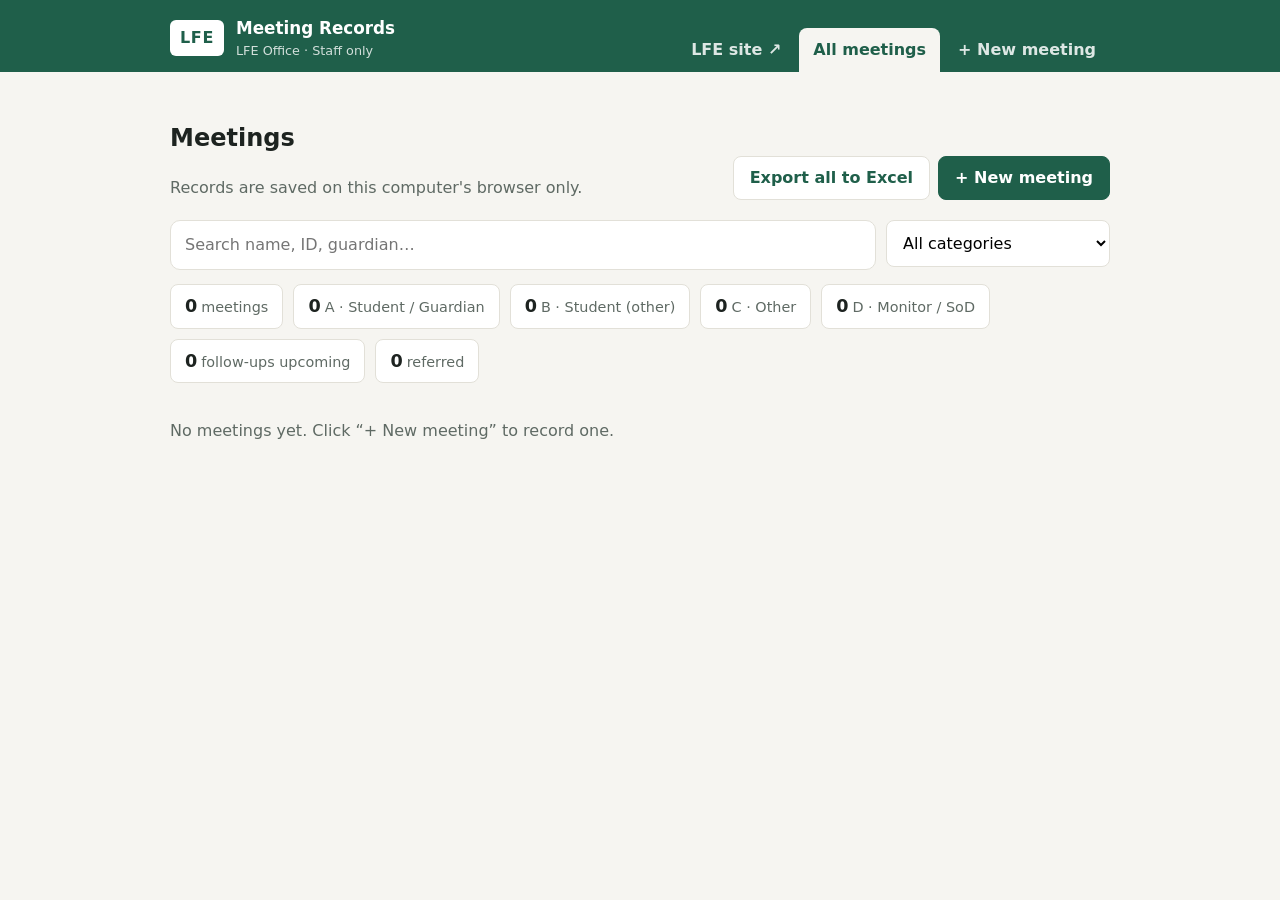
==== LFE_Meeting_Records.html @ 47489195 "Add single-file offline version of Meeting Records Co-Authored-By: Claude Opus 5.5 <noreply@anthropi" ====
<!DOCTYPE html>
<html lang="en">
<head>
  <meta charset="UTF-8">
  <meta name="viewport" content="width=device-width, initial-scale=1">
  <meta name="robots" content="noindex">
  <title>LFE Meetings · Staff</title>
  <style>
:root {
  --bg: #f6f5f1;
  --card: #ffffff;
  --ink: #1d2320;
  --muted: #5f6a64;
  --line: #e2e0d8;
  --accent: #1f5f4a;
  --accent-soft: #e4efe9;
  --warn: #8a5a12;
  --warn-soft: #fbf1df;
  --radius: 10px;
}
* { box-sizing: border-box; }
body {
  margin: 0;
  font-family: system-ui, -apple-system, "Segoe UI", Roboto, sans-serif;
  background: var(--bg);
  color: var(--ink);
  line-height: 1.5;
}
.wrap { max-width: 980px; margin: 0 auto; padding: 0 20px; }

/* header */
.top { background: var(--accent); color: #fff; }
.top-inner { display: flex; flex-wrap: wrap; align-items: center; justify-content: space-between; gap: 14px; padding-top: 16px; padding-bottom: 0; }
.brand { display: flex; align-items: center; gap: 12px; padding-bottom: 12px; }
.mark { background: #fff; color: var(--accent); font-weight: 800; letter-spacing: .04em; padding: 6px 10px; border-radius: 6px; }
.brand-title { font-weight: 650; font-size: 1.05rem; }
.brand-sub { font-size: .8rem; opacity: .8; }
.tabs { display: flex; gap: 4px; align-self: flex-end; }
.tabs button, .tabs .tablink {
  background: transparent; color: #fff; border: 0; font: inherit; font-weight: 550;
  padding: 10px 14px; border-radius: 8px 8px 0 0; cursor: pointer; opacity: .85; text-decoration: none;
}
.tabs button:hover, .tabs .tablink:hover { opacity: 1; background: rgba(255,255,255,.1); }
.tabs button[aria-selected="true"] { background: var(--bg); color: var(--accent); opacity: 1; }

/* panels */
.panel { padding: 28px 0 40px; }
.panel-head h1 { margin: 0 0 4px; font-size: 1.6rem; }
.lede { margin: 0 0 20px; color: var(--muted); }
.sub { font-size: 1rem; text-transform: uppercase; letter-spacing: .06em; color: var(--muted); margin: 28px 0 10px; }

.search, .finder input {
  width: 100%; font: inherit; padding: 12px 14px; border: 1px solid var(--line);
  border-radius: var(--radius); background: var(--card); margin-bottom: 18px;
}
.search:focus, .finder input:focus { outline: 2px solid var(--accent); outline-offset: 1px; }

/* officials */
.cards { display: grid; grid-template-columns: repeat(auto-fill, minmax(280px, 1fr)); gap: 14px; }
.card { background: var(--card); border: 1px solid var(--line); border-radius: var(--radius); padding: 18px; }
.card .avatar {
  width: 44px; height: 44px; border-radius: 50%; background: var(--accent-soft); color: var(--accent);
  display: grid; place-items: center; font-weight: 700; margin-bottom: 10px;
}
.card h3 { margin: 0; font-size: 1.05rem; }
.card .role { color: var(--accent); font-weight: 600; font-size: .92rem; margin: 2px 0 10px; }
.card ul { margin: 0 0 12px; padding-left: 18px; color: var(--muted); font-size: .92rem; }
.card .contact { font-size: .9rem; border-top: 1px solid var(--line); padding-top: 10px; }
.card .contact a { color: var(--accent); }
.empty { color: var(--muted); padding: 20px 0; }

/* finder */
.finder { display: flex; gap: 10px; }
.finder input { margin-bottom: 0; }
.finder button {
  font: inherit; font-weight: 600; background: var(--accent); color: #fff; border: 0;
  border-radius: var(--radius); padding: 0 22px; cursor: pointer; white-space: nowrap;
}
.finder button:hover { filter: brightness(1.1); }
#group-result { margin-top: 18px; }
.result { background: var(--card); border: 1px solid var(--line); border-left: 4px solid var(--accent); border-radius: var(--radius); padding: 18px 20px; }
.result h3 { margin: 0 0 12px; }
.result dl { display: grid; grid-template-columns: 150px 1fr; gap: 6px 12px; margin: 0; }
.result dt { color: var(--muted); }
.result dd { margin: 0; font-weight: 550; }
.result.miss { border-left-color: var(--warn); background: var(--warn-soft); }
.note { color: var(--muted); font-size: .88rem; margin-top: 16px; }

/* meetings */
.meetings { display: grid; gap: 12px; }
.meeting { background: var(--card); border: 1px solid var(--line); border-radius: var(--radius); padding: 16px 18px; display: grid; grid-template-columns: 74px 1fr; gap: 16px; }
.date-chip { text-align: center; background: var(--accent-soft); color: var(--accent); border-radius: 8px; padding: 8px 4px; height: fit-content; }
.date-chip .d { font-size: 1.5rem; font-weight: 750; line-height: 1; }
.date-chip .m { font-size: .78rem; text-transform: uppercase; letter-spacing: .05em; }
.meeting h3 { margin: 0 0 2px; font-size: 1.02rem; }
.meeting .meta { color: var(--muted); font-size: .88rem; margin-bottom: 8px; }
.meeting h4 { margin: 8px 0 2px; font-size: .82rem; text-transform: uppercase; letter-spacing: .05em; color: var(--muted); }
.meeting ul { margin: 0; padding-left: 18px; font-size: .93rem; }
.meeting.past .date-chip { background: #eceae4; color: var(--muted); }

.foot { color: var(--muted); font-size: .85rem; padding-top: 20px; padding-bottom: 30px; border-top: 1px solid var(--line); }
.foot a { color: var(--accent); }

@media (max-width: 600px) {
  .tabs { width: 100%; }
  .tabs button, .tabs .tablink { flex: 1; padding: 10px 6px; font-size: .9rem; }
  .result dl { grid-template-columns: 1fr; }
  .result dd { margin-bottom: 6px; }
  .meeting { grid-template-columns: 1fr; }
  .date-chip { width: 74px; }
}

[hidden] { display: none !important; }
h2 { font-size: 1.1rem; margin: 22px 0 10px; }
.btn {
  font: inherit; font-weight: 600; background: var(--accent); color: #fff; border: 1px solid var(--accent);
  border-radius: 8px; padding: 9px 16px; cursor: pointer; white-space: nowrap; display: inline-flex; align-items: center; gap: 6px;
}
.btn:hover { filter: brightness(1.08); }
.btn.ghost { background: var(--card); color: var(--accent); border-color: var(--line); }
.btn.danger { color: #a3261b; }
.btn.rec { background: #b3261e; border-color: #b3261e; }
.btn.rec.on { animation: pulse 1.2s infinite; }
@keyframes pulse { 50% { opacity: .65; } }

.list-head { display: flex; justify-content: space-between; align-items: flex-end; gap: 16px; flex-wrap: wrap; }
.actions { display: flex; gap: 8px; margin-bottom: 20px; }
.filters { display: flex; gap: 10px; flex-wrap: wrap; }
.filters .search { flex: 1 1 260px; width: auto; }
.filters .search { margin-bottom: 14px; }
.select, .field input, .field textarea, .box textarea {
  font: inherit; padding: 10px 12px; border: 1px solid var(--line); border-radius: 8px; background: #fff; width: 100%;
}
.select { width: auto; height: 47px; }
.stats { display: flex; gap: 10px; flex-wrap: wrap; margin-bottom: 14px; }
.stat { background: var(--card); border: 1px solid var(--line); border-radius: 8px; padding: 8px 14px; font-size: .9rem; color: var(--muted); }
.stat b { color: var(--ink); font-size: 1.1rem; margin-right: 4px; }

/* records table */
.rtable { width: 100%; border-collapse: collapse; background: var(--card); border: 1px solid var(--line); border-radius: var(--radius); overflow: hidden; }
.rtable th, .rtable td { text-align: left; padding: 10px 12px; border-bottom: 1px solid var(--line); font-size: .92rem; vertical-align: top; }
.rtable th { background: #faf9f6; color: var(--muted); font-weight: 600; font-size: .8rem; text-transform: uppercase; letter-spacing: .04em; }
.rtable tr.click { cursor: pointer; }
.rtable tr.click:hover td { background: var(--accent-soft); }
.tag { display: inline-block; font-size: .75rem; font-weight: 700; padding: 2px 8px; border-radius: 99px; background: var(--accent-soft); color: var(--accent); }
.tag.B { background: #f6ebdc; color: #8a5a12; }
.tag.C { background: #e8e8f3; color: #3f3f78; }
.pill { display: inline-block; font-size: .75rem; padding: 1px 7px; border-radius: 99px; background: #eceae4; color: var(--muted); margin: 1px 2px 1px 0; }
.pill.ref { background: #fde8e6; color: #a3261b; }

/* stepper */
.stepper { list-style: none; display: flex; padding: 0; margin: 0 0 22px; counter-reset: s; gap: 6px; }
.stepper li { flex: 1; counter-increment: s; font-size: .88rem; color: var(--muted); padding-top: 10px; border-top: 4px solid var(--line); }
.stepper li::before { content: counter(s) ". "; font-weight: 700; }
.stepper li.done { border-color: #8fb8a7; color: var(--ink); }
.stepper li.active { border-color: var(--accent); color: var(--accent); font-weight: 650; }

/* choices */
.choice-grid { display: grid; grid-template-columns: repeat(3, 1fr); gap: 10px; }
.choice { position: relative; display: block; cursor: pointer; }
.choice input { position: absolute; opacity: 0; }
.choice span { display: block; background: var(--card); border: 2px solid var(--line); border-radius: var(--radius); padding: 14px 16px; height: 100%; }
.choice b { display: block; }
.choice small { color: var(--muted); }
.choice input:checked + span { border-color: var(--accent); background: var(--accent-soft); }
.choice input:focus-visible + span { outline: 2px solid var(--accent); outline-offset: 2px; }

.box { border: 1px solid var(--line); background: var(--card); border-radius: var(--radius); padding: 14px 18px 16px; margin: 0 0 16px; }
.box legend { font-weight: 700; padding: 0 6px; color: var(--accent); }
.field { display: block; margin: 8px 0; }
.field > span { display: block; font-size: .85rem; color: var(--muted); margin-bottom: 4px; }
.field.narrow { max-width: 240px; }
.row2 { display: grid; grid-template-columns: 1fr 1fr; gap: 0 14px; }
.row3 { display: grid; grid-template-columns: 1.4fr 1fr 1fr; gap: 0 14px; }
.seg { display: inline-flex; border: 1px solid var(--line); border-radius: 8px; overflow: hidden; margin: 6px 12px 6px 0; }
.seg label { cursor: pointer; }
.seg input { position: absolute; opacity: 0; }
.seg span { display: block; padding: 8px 14px; font-size: .92rem; }
.seg input:checked + span { background: var(--accent); color: #fff; }
.checks { display: flex; flex-wrap: wrap; gap: 8px 22px; margin: 6px 0; }
.checks label { display: flex; align-items: center; gap: 6px; cursor: pointer; }
.checks input { width: 18px; height: 18px; accent-color: var(--accent); }
.hint { font-size: .86rem; color: var(--muted); margin: 6px 0; }
.hint.warn { color: #8a5a12; background: var(--warn-soft); padding: 8px 12px; border-radius: 8px; }
.invalid { border-color: #b3261e !important; background: #fff6f5 !important; }
.error-msg { color: #b3261e; font-size: .9rem; margin-top: 8px; }

.audio-bar { display: flex; align-items: center; gap: 12px; flex-wrap: wrap; }
.rec-time { font-variant-numeric: tabular-nums; color: #b3261e; font-weight: 600; }
.or { color: var(--muted); }
.file-btn { cursor: pointer; }
#audio-preview audio { margin-top: 12px; width: 100%; }

.wizard-nav { display: flex; gap: 8px; align-items: center; margin-top: 20px; padding-top: 16px; border-top: 1px solid var(--line); }
.spacer { flex: 1; }

/* summary */
.sum { background: var(--card); border: 1px solid var(--line); border-radius: var(--radius); padding: 22px 26px; }
.sum h2 { margin: 0 0 4px; }
.sum .meta { color: var(--muted); font-size: .9rem; margin-bottom: 14px; }
.sum .narrative { background: var(--accent-soft); border-radius: 8px; padding: 12px 16px; margin: 0 0 16px; }
.sum h3 { font-size: .8rem; text-transform: uppercase; letter-spacing: .06em; color: var(--muted); margin: 18px 0 6px; }
.sum dl { display: grid; grid-template-columns: 170px 1fr; gap: 4px 14px; margin: 0; }
.sum dt { color: var(--muted); }
.sum dd { margin: 0; white-space: pre-wrap; }
.sum audio { width: 100%; margin-top: 4px; }

@media (max-width: 700px) {
  .choice-grid, .row2, .row3 { grid-template-columns: 1fr; }
  .sum dl { grid-template-columns: 1fr; }
  .rtable .hide-sm { display: none; }
  .stepper li { font-size: 0; } .stepper li::before { font-size: .9rem; }
}

/* outcome step */
.ocheck { display: flex; align-items: center; gap: 10px; padding: 10px 4px; border-bottom: 1px solid var(--line); cursor: pointer; }
.ocheck:last-of-type { border-bottom: 0; }
.ocheck input { width: 20px; height: 20px; accent-color: var(--accent); }
.medsub { margin: 0 0 6px 30px; padding: 10px 14px; background: #faf9f6; border-left: 3px solid var(--accent); border-radius: 0 8px 8px 0; }
.radios { display: grid; grid-template-columns: repeat(2, minmax(0, 1fr)); gap: 8px 20px; }
.radios label { display: flex; align-items: center; gap: 8px; cursor: pointer; }
.radios input { width: 17px; height: 17px; accent-color: var(--accent); }
.pill.out { background: #efe6f6; color: #5a2f7a; }
#edit-banner { margin-bottom: 14px; }
@media (max-width: 700px) { .radios { grid-template-columns: 1fr; } }

/* category D */
.choice-grid.four { grid-template-columns: repeat(4, 1fr); }
.select.full { width: 100%; height: 44px; }
.issues { display: grid; grid-template-columns: 1fr; }
.issues > label { display: flex; align-items: center; gap: 8px; padding: 8px 2px; border-bottom: 1px solid var(--line); cursor: pointer; }
.issues > label:last-child { border-bottom: 0; }
.issues input[type=checkbox] { width: 18px; height: 18px; accent-color: var(--accent); }
.issues .medsub { margin: 4px 0 6px 28px; }
.tag.D { background: #e1eef7; color: #1f4e79; }
.pill.iss { background: #fdecd9; color: #8a4a12; }
@media (max-width: 900px) { .choice-grid.four { grid-template-columns: 1fr 1fr; } }
@media (max-width: 700px) { .choice-grid.four { grid-template-columns: 1fr; } }

</style>
</head>
<body>
  <header class="top">
    <div class="wrap top-inner">
      <div class="brand">
        <span class="mark">LFE</span>
        <div>
          <div class="brand-title">Meeting Records</div>
          <div class="brand-sub">LFE Office · Staff only</div>
        </div>
      </div>
      <nav class="tabs">
        <a class="tablink" href="https://coordinatorlfe-ops.github.io/LFE-OFFICIAN/" target="_blank" rel="noopener">LFE site ↗</a>
        <button data-view="list" aria-selected="true">All meetings</button>
        <button data-view="new" aria-selected="false">+ New meeting</button>
      </nav>
    </div>
  </header>

  <main class="wrap">
    <!-- ============ LIST ============ -->
    <section id="view-list" class="panel">
      <div class="list-head">
        <div>
          <h1>Meetings</h1>
          <p class="lede">Records are saved on this computer's browser only.</p>
        </div>
        <div class="actions">
          <button class="btn ghost" id="export-xlsx">Export all to Excel</button>
          <button class="btn" data-go="new">+ New meeting</button>
        </div>
      </div>
      <div class="filters">
        <input id="list-search" class="search" type="search" placeholder="Search name, ID, guardian…">
        <select id="list-cat" class="select">
          <option value="">All categories</option>
          <option value="A">A · Student / Guardian</option>
          <option value="B">B · Student (other)</option>
          <option value="C">C · Other</option>
          <option value="D">D · Monitor / SoD</option>
        </select>
      </div>
      <div id="stats" class="stats"></div>
      <div id="records"></div>
    </section>

    <!-- ============ NEW MEETING WIZARD ============ -->
    <section id="view-new" class="panel" hidden>
      <div id="edit-banner" class="hint warn" hidden></div>
      <ol class="stepper" id="stepper">
        <li data-step="0">Start</li>
        <li data-step="1">Meeting details</li>
        <li data-step="2">Follow-up &amp; referral</li>
        <li data-step="3">Outcome</li>
        <li data-step="4">Summary</li>
      </ol>

      <form id="mform" novalidate>
        <!-- STEP 0: who + category -->
        <div class="step" data-step="0">
          <h2>Who is conducting this meeting?</h2>
          <div class="choice-grid" id="conductor">
            <label class="choice"><input type="radio" name="conductedBy" value="LFE Coordinator" required>
              <span><b>LFE Coordinator</b><small>Tanvir Ahmed Haroon</small></span></label>
            <label class="choice"><input type="radio" name="conductedBy" value="LFE Program Officer">
              <span><b>LFE Program Officer</b><small>Ms. Tania Islam</small></span></label>
            <label class="choice"><input type="radio" name="conductedBy" value="LFE Jr. Program Officer">
              <span><b>LFE Jr. Program Officer</b><small>Ariful Islam</small></span></label>
          </div>

          <h2>Meeting category</h2>
          <div class="choice-grid four">
            <label class="choice"><input type="radio" name="category" value="A" required>
              <span><b>A · Student / Guardian</b><small>With or without parents; first or repeat meeting</small></span></label>
            <label class="choice"><input type="radio" name="category" value="B">
              <span><b>B · Student (other)</b><small>Attitude, code of conduct, ID card, other</small></span></label>
            <label class="choice"><input type="radio" name="category" value="C">
              <span><b>C · Other</b><small>Any other meeting</small></span></label>
            <label class="choice"><input type="radio" name="category" value="D">
              <span><b>D · Monitor / SoD</b><small>Form status; ID card, behaviour, document issues</small></span></label>
          </div>

          <div class="row2">
            <label class="field"><span>Meeting date</span><input type="date" name="date" required></label>
            <label class="field"><span>Time</span><input type="time" name="time"></label>
          </div>
        </div>

        <!-- STEP 1: details -->
        <div class="step" data-step="1" hidden>
          <!-- Student block (A, B, D) -->
          <fieldset class="box" data-show="A B D">
            <legend>Student</legend>
            <div class="row2">
              <label class="field"><span>Student name *</span><input name="s_name" data-req="A B D"></label>
              <label class="field"><span>Student ID *</span><input name="s_id" inputmode="numeric" data-req="A B D"></label>
            </div>
            <div class="row2">
              <label class="field"><span>Major</span><select name="s_major" class="select full"><option value="">— Select major —</option></select></label>
              <label class="field" data-show="A D"><span>School</span><select name="s_school" class="select full"><option value="">— Select school —</option></select></label>
            </div>
            <div class="row2" data-show="A B">
              <label class="field"><span>Phone number</span><input name="s_phone" type="tel"></label>
              <label class="field" data-show="A"><span>Advisor name</span><input name="s_advisor"></label>
            </div>
            <div id="history-hint" class="hint" hidden></div>
          </fieldset>

          <!-- Category D: Monitor / SoD -->
          <fieldset class="box" data-show="D">
            <legend>Form</legend>
            <div class="seg" id="form-status">
              <label><input type="radio" name="formStatus" value="Form taken"><span>Form taken</span></label>
              <label><input type="radio" name="formStatus" value="Form submitted"><span>Form submitted</span></label>
              <label><input type="radio" name="formStatus" value="Still pending"><span>Still pending</span></label>
            </div>
          </fieldset>
          <fieldset class="box" data-show="D">
            <legend>Issues</legend>
            <div class="issues">
              <label><input type="checkbox" name="issues" value="No ID card"> <b>1.</b> No ID card</label>
              <label><input type="checkbox" name="issues" value="ID card swapped" id="swap-cb"> <b>2.</b> ID card swapped</label>
              <div class="medsub" id="swap-block" hidden>
                <div class="row2">
                  <label class="field"><span>This student's ID</span><input id="swap-own" disabled></label>
                  <label class="field"><span>Other student's ID *</span><input name="swapId" inputmode="numeric"></label>
                </div>
              </div>
              <label><input type="checkbox" name="issues" value="Behaviour issues"> <b>3.</b> Behaviour issues</label>
              <label><input type="checkbox" name="issues" value="Rude"> <b>4.</b> Rude</label>
              <label><input type="checkbox" name="issues" value="False document"> <b>5.</b> False document</label>
              <label><input type="checkbox" name="issues" value="Forgery document"> <b>6.</b> Forgery document</label>
              <label><input type="checkbox" name="issues" value="Impostor"> <b>7.</b> Impostor</label>
              <label><input type="checkbox" name="issues" value="Threatening behaviour"> <b>8.</b> Threatening behaviour</label>
            </div>
          </fieldset>

          <!-- Category A: meeting no. + guardian -->
          <fieldset class="box" data-show="A">
            <legend>Meeting type</legend>
            <div class="seg">
              <label><input type="radio" name="meetingNo" value="First meeting" checked><span>First meeting</span></label>
              <label><input type="radio" name="meetingNo" value="Follow-up meeting"><span>Follow-up meeting</span></label>
            </div>
            <div class="seg">
              <label><input type="radio" name="withGuardian" value="no" checked><span>Without guardian</span></label>
              <label><input type="radio" name="withGuardian" value="yes"><span>With guardian / parent</span></label>
            </div>
            <div id="guardian-block" hidden>
              <div class="row3">
                <label class="field"><span>Guardian name *</span><input name="g_name"></label>
                <label class="field"><span>Relation</span><input name="g_relation" list="relations" placeholder="Father, Mother…"></label>
                <label class="field"><span>Guardian phone</span><input name="g_phone" type="tel"></label>
              </div>
            </div>
            <datalist id="relations"><option value="Father"><option value="Mother"><option value="Brother"><option value="Sister"><option value="Uncle"><option value="Aunt"><option value="Local guardian"></datalist>
          </fieldset>

          <!-- Category B: reasons -->
          <fieldset class="box" data-show="B">
            <legend>Cause / reason</legend>
            <div class="checks">
              <label><input type="checkbox" name="reasons" value="Attitude"> Attitude</label>
              <label><input type="checkbox" name="reasons" value="Code of Conduct"> Code of Conduct</label>
              <label><input type="checkbox" name="reasons" value="ID card"> ID card</label>
              <label><input type="checkbox" name="reasons" value="Other" id="reason-other-cb"> Other</label>
            </div>
            <label class="field" id="reason-other" hidden><span>Other reason</span><input name="reasonOther"></label>
          </fieldset>

          <!-- Category C -->
          <fieldset class="box" data-show="C">
            <legend>Meeting</legend>
            <label class="field"><span>Meeting title *</span><input name="c_title" data-req="C"></label>
            <label class="field"><span>Participants</span><input name="c_participants" placeholder="Names / offices present"></label>
          </fieldset>

          <fieldset class="box">
            <legend>Comments from LFE official</legend>
            <textarea name="comments" rows="5" placeholder="What was discussed, what the student / guardian said, any undertaking given…"></textarea>
          </fieldset>
        </div>

        <!-- STEP 2: follow-up, referral, audio -->
        <div class="step" data-step="2" hidden>
          <fieldset class="box">
            <legend>Follow-up</legend>
            <label class="field narrow"><span>Follow-up date</span><input type="date" name="followDate"></label>
            <label class="field"><span>Suggestions for follow-up</span>
              <textarea name="followSuggestions" rows="3"></textarea></label>
          </fieldset>

          <fieldset class="box">
            <legend>Referral to another office</legend>
            <div class="checks">
              <label><input type="checkbox" name="referrals" value="Proctor"> Proctor</label>
              <label><input type="checkbox" name="referrals" value="DoSA"> DoSA</label>
              <label><input type="checkbox" name="referrals" value="Gender & Sexual Harassment (via Proctor)"> Gender &amp; Sexual Harassment (via Proctor)</label>
              <label><input type="checkbox" name="referrals" value="Other" id="ref-other-cb"> Other</label>
            </div>
            <label class="field" id="ref-other" hidden><span>Other office</span><input name="referralOther"></label>
            <label class="field"><span>Referral note</span><input name="referralNote" placeholder="Reference no., date sent, contact person…"></label>
          </fieldset>

          <fieldset class="box">
            <legend>Audio recording</legend>
            <p class="hint">Inform everyone present before recording.</p>
            <div class="audio-bar">
              <button type="button" class="btn rec" id="rec-btn">● Start recording</button>
              <span id="rec-time" class="rec-time"></span>
              <span class="or">or</span>
              <label class="btn ghost file-btn">Upload audio file<input type="file" id="audio-file" accept="audio/*" hidden></label>
            </div>
            <div id="audio-preview"></div>
          </fieldset>
        </div>

        <!-- STEP 3: outcome (before closing the meeting) -->
        <div class="step" data-step="3" hidden>
          <h2>Before closing the meeting</h2>
          <p class="hint">Tick everything that applies. Leave all unticked if none.</p>
          <fieldset class="box outcome">
            <legend>Outcome</legend>
            <label class="ocheck"><input type="checkbox" name="outcomes" value="More investigation needed"><span><b>A.</b> More investigation needed</span></label>

            <label class="ocheck"><input type="checkbox" name="outcomes" value="Medical issues" id="med-cb"><span><b>B.</b> Medical issues</span></label>
            <div class="medsub" id="med-block" hidden>
              <div class="radios">
                <label><input type="radio" name="medicalType" value="Psychological"> Psychological</label>
                <label><input type="radio" name="medicalType" value="Drug"> Drug</label>
                <label><input type="radio" name="medicalType" value="Both (psychological and drug)"> Both (psychological and drug)</label>
                <label><input type="radio" name="medicalType" value="Pregnancy"> Pregnancy</label>
                <label><input type="radio" name="medicalType" value="Physical disability"> Physical disability</label>
                <label><input type="radio" name="medicalType" value="Other"> Other</label>
              </div>
              <label class="field" id="med-other" hidden><span>Explain *</span><input name="medicalOther"></label>
            </div>

            <label class="ocheck"><input type="checkbox" name="outcomes" value="Disciplinary issues"><span><b>C.</b> Disciplinary issues</span></label>
            <label class="ocheck"><input type="checkbox" name="outcomes" value="Proctorial issues"><span><b>D.</b> Proctorial issues</span></label>
          </fieldset>
          <fieldset class="box">
            <legend>Outcome note</legend>
            <textarea name="outcomeNote" rows="3" placeholder="Optional: anything to add about the outcome"></textarea>
          </fieldset>
        </div>

        <!-- STEP 4: summary -->
        <div class="step" data-step="4" hidden>
          <div id="summary"></div>
        </div>

        <div class="wizard-nav">
          <button type="button" class="btn ghost" id="back">← Back</button>
          <span class="spacer"></span>
          <button type="button" class="btn" id="next">Next →</button>
          <button type="button" class="btn ghost" id="pdf-btn" hidden>Download PDF</button>
          <button type="button" class="btn" id="save" hidden>Save meeting</button>
        </div>
      </form>
    </section>

    <!-- ============ VIEW ONE RECORD ============ -->
    <section id="view-record" class="panel" hidden>
      <button class="btn ghost" data-go="list">← All meetings</button>
      <div id="record-body"></div>
      <div class="wizard-nav">
        <button class="btn danger ghost" id="rec-delete">Delete</button>
        <span class="spacer"></span>
        <button class="btn ghost" id="rec-edit">Edit</button>
        <button class="btn ghost" id="rec-followup">Start follow-up meeting</button>
        <button class="btn" id="rec-pdf">Download PDF</button>
      </div>
    </section>
  </main>

  <script>
/** @license
 *
 * jsPDF - PDF Document creation from JavaScript
 * Version 2.5.2 Built on 2024-09-17T13:29:57.856Z
 *                      CommitID 00000000
 *
 * Copyright (c) 2010-2021 James Hall <james@parall.ax>, https://github.com/MrRio/jsPDF
 *               2015-2021 yWorks GmbH, http://www.yworks.com
 *               2015-2021 Lukas Holländer <lukas.hollaender@yworks.com>, https://github.com/HackbrettXXX
 *               2016-2018 Aras Abbasi <aras.abbasi@gmail.com>
 *               2010 Aaron Spike, https://github.com/acspike
 *               2012 Willow Systems Corporation, https://github.com/willowsystems
 *               2012 Pablo Hess, https://github.com/pablohess
 *               2012 Florian Jenett, https://github.com/fjenett
 *               2013 Warren Weckesser, https://github.com/warrenweckesser
 *               2013 Youssef Beddad, https://github.com/lifof
 *               2013 Lee Driscoll, https://github.com/lsdriscoll
 *               2013 Stefan Slonevskiy, https://github.com/stefslon
 *               2013 Jeremy Morel, https://github.com/jmorel
 *               2013 Christoph Hartmann, https://github.com/chris-rock
 *               2014 Juan Pablo Gaviria, https://github.com/juanpgaviria
 *               2014 James Makes, https://github.com/dollaruw
 *               2014 Diego Casorran, https://github.com/diegocr
 *               2014 Steven Spungin, https://github.com/Flamenco
 *               2014 Kenneth Glassey, https://github.com/Gavvers
 *
 * Permission is hereby granted, free of charge, to any person obtaining
 * a copy of this software and associated documentation files (the
 * "Software"), to deal in the Software without restriction, including
 * without limitation the rights to use, copy, modify, merge, publish,
 * distribute, sublicense, and/or sell copies of the Software, and to
 * permit persons to whom the Software is furnished to do so, subject to
 * the following conditions:
 *
 * The above copyright notice and this permission notice shall be
 * included in all copies or substantial portions of the Software.
 *
 * THE SOFTWARE IS PROVIDED "AS IS", WITHOUT WARRANTY OF ANY KIND,
 * EXPRESS OR IMPLIED, INCLUDING BUT NOT LIMITED TO THE WARRANTIES OF
 * MERCHANTABILITY, FITNESS FOR A PARTICULAR PURPOSE AND
 * NONINFRINGEMENT. IN NO EVENT SHALL THE AUTHORS OR COPYRIGHT HOLDERS BE
 * LIABLE FOR ANY CLAIM, DAMAGES OR OTHER LIABILITY, WHETHER IN AN ACTION
 * OF CONTRACT, TORT OR OTHERWISE, ARISING FROM, OUT OF OR IN CONNECTION
 * WITH THE SOFTWARE OR THE USE OR OTHER DEALINGS IN THE SOFTWARE.
 *
 * Contributor(s):
 *    siefkenj, ahwolf, rickygu, Midnith, saintclair, eaparango,
 *    kim3er, mfo, alnorth, Flamenco
 */

!function(t,e){"object"==typeof exports&&"undefined"!=typeof module?e(exports):"function"==typeof define&&define.amd?define(["exports"],e):e((t=t||self).jspdf={})}(this,(function(t){"use strict";function e(t){return(e="function"==typeof Symbol&&"symbol"==typeof Symbol.iterator?function(t){return typeof t}:function(t){return t&&"function"==typeof Symbol&&t.constructor===Symbol&&t!==Symbol.prototype?"symbol":typeof t})(t)}var r=function(){return"undefined"!=typeof window?window:"undefined"!=typeof global?global:"undefined"!=typeof self?self:this}();function n(){r.console&&"function"==typeof r.console.log&&r.console.log.apply(r.console,arguments)}var i={log:n,warn:function(t){r.console&&("function"==typeof r.console.warn?r.console.warn.apply(r.console,arguments):n.call(null,arguments))},error:function(t){r.console&&("function"==typeof r.console.error?r.console.error.apply(r.console,arguments):n(t))}};function a(t,e,r){var n=new XMLHttpRequest;n.open("GET",t),n.responseType="blob",n.onload=function(){l(n.response,e,r)},n.onerror=function(){i.error("could not download file")},n.send()}function o(t){var e=new XMLHttpRequest;e.open("HEAD",t,!1);try{e.send()}catch(t){}return e.status>=200&&e.status<=299}function s(t){try{t.dispatchEvent(new MouseEvent("click"))}catch(r){var e=document.createEvent("MouseEvents");e.initMouseEvent("click",!0,!0,window,0,0,0,80,20,!1,!1,!1,!1,0,null),t.dispatchEvent(e)}}var c,u,l=r.saveAs||("object"!==("undefined"==typeof window?"undefined":e(window))||window!==r?function(){}:"undefined"!=typeof HTMLAnchorElement&&"download"in HTMLAnchorElement.prototype?function(t,e,n){var i=r.URL||r.webkitURL,c=document.createElement("a");e=e||t.name||"download",c.download=e,c.rel="noopener","string"==typeof t?(c.href=t,c.origin!==location.origin?o(c.href)?a(t,e,n):s(c,c.target="_blank"):s(c)):(c.href=i.createObjectURL(t),setTimeout((function(){i.revokeObjectURL(c.href)}),4e4),setTimeout((function(){s(c)}),0))}:"msSaveOrOpenBlob"in navigator?function(t,r,n){if(r=r||t.name||"download","string"==typeof t)if(o(t))a(t,r,n);else{var c=document.createElement("a");c.href=t,c.target="_blank",setTimeout((function(){s(c)}))}else navigator.msSaveOrOpenBlob(function(t,r){return void 0===r?r={autoBom:!1}:"object"!==e(r)&&(i.warn("Deprecated: Expected third argument to be a object"),r={autoBom:!r}),r.autoBom&&/^\s*(?:text\/\S*|application\/xml|\S*\/\S*\+xml)\s*;.*charset\s*=\s*utf-8/i.test(t.type)?new Blob([String.fromCharCode(65279),t],{type:t.type}):t}(t,n),r)}:function(t,n,i,o){if((o=o||open("","_blank"))&&(o.document.title=o.document.body.innerText="downloading..."),"string"==typeof t)return a(t,n,i);var s="application/octet-stream"===t.type,c=/constructor/i.test(r.HTMLElement)||r.safari,u=/CriOS\/[\d]+/.test(navigator.userAgent);if((u||s&&c)&&"object"===("undefined"==typeof FileReader?"undefined":e(FileReader))){var l=new FileReader;l.onloadend=function(){var t=l.result;t=u?t:t.replace(/^data:[^;]*;/,"data:attachment/file;"),o?o.location.href=t:location=t,o=null},l.readAsDataURL(t)}else{var h=r.URL||r.webkitURL,f=h.createObjectURL(t);o?o.location=f:location.href=f,o=null,setTimeout((function(){h.revokeObjectURL(f)}),4e4)}});
/**
   * A class to parse color values
   * @author Stoyan Stefanov <sstoo@gmail.com>
   * {@link   http://www.phpied.com/rgb-color-parser-in-javascript/}
   * @license Use it if you like it
   */function h(t){var e;t=t||"",this.ok=!1,"#"==t.charAt(0)&&(t=t.substr(1,6));t={aliceblue:"f0f8ff",antiquewhite:"faebd7",aqua:"00ffff",aquamarine:"7fffd4",azure:"f0ffff",beige:"f5f5dc",bisque:"ffe4c4",black:"000000",blanchedalmond:"ffebcd",blue:"0000ff",blueviolet:"8a2be2",brown:"a52a2a",burlywood:"deb887",cadetblue:"5f9ea0",chartreuse:"7fff00",chocolate:"d2691e",coral:"ff7f50",cornflowerblue:"6495ed",cornsilk:"fff8dc",crimson:"dc143c",cyan:"00ffff",darkblue:"00008b",darkcyan:"008b8b",darkgoldenrod:"b8860b",darkgray:"a9a9a9",darkgreen:"006400",darkkhaki:"bdb76b",darkmagenta:"8b008b",darkolivegreen:"556b2f",darkorange:"ff8c00",darkorchid:"9932cc",darkred:"8b0000",darksalmon:"e9967a",darkseagreen:"8fbc8f",darkslateblue:"483d8b",darkslategray:"2f4f4f",darkturquoise:"00ced1",darkviolet:"9400d3",deeppink:"ff1493",deepskyblue:"00bfff",dimgray:"696969",dodgerblue:"1e90ff",feldspar:"d19275",firebrick:"b22222",floralwhite:"fffaf0",forestgreen:"228b22",fuchsia:"ff00ff",gainsboro:"dcdcdc",ghostwhite:"f8f8ff",gold:"ffd700",goldenrod:"daa520",gray:"808080",green:"008000",greenyellow:"adff2f",honeydew:"f0fff0",hotpink:"ff69b4",indianred:"cd5c5c",indigo:"4b0082",ivory:"fffff0",khaki:"f0e68c",lavender:"e6e6fa",lavenderblush:"fff0f5",lawngreen:"7cfc00",lemonchiffon:"fffacd",lightblue:"add8e6",lightcoral:"f08080",lightcyan:"e0ffff",lightgoldenrodyellow:"fafad2",lightgrey:"d3d3d3",lightgreen:"90ee90",lightpink:"ffb6c1",lightsalmon:"ffa07a",lightseagreen:"20b2aa",lightskyblue:"87cefa",lightslateblue:"8470ff",lightslategray:"778899",lightsteelblue:"b0c4de",lightyellow:"ffffe0",lime:"00ff00",limegreen:"32cd32",linen:"faf0e6",magenta:"ff00ff",maroon:"800000",mediumaquamarine:"66cdaa",mediumblue:"0000cd",mediumorchid:"ba55d3",mediumpurple:"9370d8",mediumseagreen:"3cb371",mediumslateblue:"7b68ee",mediumspringgreen:"00fa9a",mediumturquoise:"48d1cc",mediumvioletred:"c71585",midnightblue:"191970",mintcream:"f5fffa",mistyrose:"ffe4e1",moccasin:"ffe4b5",navajowhite:"ffdead",navy:"000080",oldlace:"fdf5e6",olive:"808000",olivedrab:"6b8e23",orange:"ffa500",orangered:"ff4500",orchid:"da70d6",palegoldenrod:"eee8aa",palegreen:"98fb98",paleturquoise:"afeeee",palevioletred:"d87093",papayawhip:"ffefd5",peachpuff:"ffdab9",peru:"cd853f",pink:"ffc0cb",plum:"dda0dd",powderblue:"b0e0e6",purple:"800080",red:"ff0000",rosybrown:"bc8f8f",royalblue:"4169e1",saddlebrown:"8b4513",salmon:"fa8072",sandybrown:"f4a460",seagreen:"2e8b57",seashell:"fff5ee",sienna:"a0522d",silver:"c0c0c0",skyblue:"87ceeb",slateblue:"6a5acd",slategray:"708090",snow:"fffafa",springgreen:"00ff7f",steelblue:"4682b4",tan:"d2b48c",teal:"008080",thistle:"d8bfd8",tomato:"ff6347",turquoise:"40e0d0",violet:"ee82ee",violetred:"d02090",wheat:"f5deb3",white:"ffffff",whitesmoke:"f5f5f5",yellow:"ffff00",yellowgreen:"9acd32"}[t=(t=t.replace(/ /g,"")).toLowerCase()]||t;for(var r=[{re:/^rgb\((\d{1,3}),\s*(\d{1,3}),\s*(\d{1,3})\)$/,example:["rgb(123, 234, 45)","rgb(255,234,245)"],process:function(t){return[parseInt(t[1]),parseInt(t[2]),parseInt(t[3])]}},{re:/^(\w{2})(\w{2})(\w{2})$/,example:["#00ff00","336699"],process:function(t){return[parseInt(t[1],16),parseInt(t[2],16),parseInt(t[3],16)]}},{re:/^(\w{1})(\w{1})(\w{1})$/,example:["#fb0","f0f"],process:function(t){return[parseInt(t[1]+t[1],16),parseInt(t[2]+t[2],16),parseInt(t[3]+t[3],16)]}}],n=0;n<r.length;n++){var i=r[n].re,a=r[n].process,o=i.exec(t);o&&(e=a(o),this.r=e[0],this.g=e[1],this.b=e[2],this.ok=!0)}this.r=this.r<0||isNaN(this.r)?0:this.r>255?255:this.r,this.g=this.g<0||isNaN(this.g)?0:this.g>255?255:this.g,this.b=this.b<0||isNaN(this.b)?0:this.b>255?255:this.b,this.toRGB=function(){return"rgb("+this.r+", "+this.g+", "+this.b+")"},this.toHex=function(){var t=this.r.toString(16),e=this.g.toString(16),r=this.b.toString(16);return 1==t.length&&(t="0"+t),1==e.length&&(e="0"+e),1==r.length&&(r="0"+r),"#"+t+e+r}}
/**
   * @license
   * Joseph Myers does not specify a particular license for his work.
   *
   * Author: Joseph Myers
   * Accessed from: http://www.myersdaily.org/joseph/javascript/md5.js
   *
   * Modified by: Owen Leong
   */
function f(t,e){var r=t[0],n=t[1],i=t[2],a=t[3];r=p(r,n,i,a,e[0],7,-680876936),a=p(a,r,n,i,e[1],12,-389564586),i=p(i,a,r,n,e[2],17,606105819),n=p(n,i,a,r,e[3],22,-1044525330),r=p(r,n,i,a,e[4],7,-176418897),a=p(a,r,n,i,e[5],12,1200080426),i=p(i,a,r,n,e[6],17,-1473231341),n=p(n,i,a,r,e[7],22,-45705983),r=p(r,n,i,a,e[8],7,1770035416),a=p(a,r,n,i,e[9],12,-1958414417),i=p(i,a,r,n,e[10],17,-42063),n=p(n,i,a,r,e[11],22,-1990404162),r=p(r,n,i,a,e[12],7,1804603682),a=p(a,r,n,i,e[13],12,-40341101),i=p(i,a,r,n,e[14],17,-1502002290),r=g(r,n=p(n,i,a,r,e[15],22,1236535329),i,a,e[1],5,-165796510),a=g(a,r,n,i,e[6],9,-1069501632),i=g(i,a,r,n,e[11],14,643717713),n=g(n,i,a,r,e[0],20,-373897302),r=g(r,n,i,a,e[5],5,-701558691),a=g(a,r,n,i,e[10],9,38016083),i=g(i,a,r,n,e[15],14,-660478335),n=g(n,i,a,r,e[4],20,-405537848),r=g(r,n,i,a,e[9],5,568446438),a=g(a,r,n,i,e[14],9,-1019803690),i=g(i,a,r,n,e[3],14,-187363961),n=g(n,i,a,r,e[8],20,1163531501),r=g(r,n,i,a,e[13],5,-1444681467),a=g(a,r,n,i,e[2],9,-51403784),i=g(i,a,r,n,e[7],14,1735328473),r=m(r,n=g(n,i,a,r,e[12],20,-1926607734),i,a,e[5],4,-378558),a=m(a,r,n,i,e[8],11,-2022574463),i=m(i,a,r,n,e[11],16,1839030562),n=m(n,i,a,r,e[14],23,-35309556),r=m(r,n,i,a,e[1],4,-1530992060),a=m(a,r,n,i,e[4],11,1272893353),i=m(i,a,r,n,e[7],16,-155497632),n=m(n,i,a,r,e[10],23,-1094730640),r=m(r,n,i,a,e[13],4,681279174),a=m(a,r,n,i,e[0],11,-358537222),i=m(i,a,r,n,e[3],16,-722521979),n=m(n,i,a,r,e[6],23,76029189),r=m(r,n,i,a,e[9],4,-640364487),a=m(a,r,n,i,e[12],11,-421815835),i=m(i,a,r,n,e[15],16,530742520),r=v(r,n=m(n,i,a,r,e[2],23,-995338651),i,a,e[0],6,-198630844),a=v(a,r,n,i,e[7],10,1126891415),i=v(i,a,r,n,e[14],15,-1416354905),n=v(n,i,a,r,e[5],21,-57434055),r=v(r,n,i,a,e[12],6,1700485571),a=v(a,r,n,i,e[3],10,-1894986606),i=v(i,a,r,n,e[10],15,-1051523),n=v(n,i,a,r,e[1],21,-2054922799),r=v(r,n,i,a,e[8],6,1873313359),a=v(a,r,n,i,e[15],10,-30611744),i=v(i,a,r,n,e[6],15,-1560198380),n=v(n,i,a,r,e[13],21,1309151649),r=v(r,n,i,a,e[4],6,-145523070),a=v(a,r,n,i,e[11],10,-1120210379),i=v(i,a,r,n,e[2],15,718787259),n=v(n,i,a,r,e[9],21,-343485551),t[0]=S(r,t[0]),t[1]=S(n,t[1]),t[2]=S(i,t[2]),t[3]=S(a,t[3])}function d(t,e,r,n,i,a){return e=S(S(e,t),S(n,a)),S(e<<i|e>>>32-i,r)}function p(t,e,r,n,i,a,o){return d(e&r|~e&n,t,e,i,a,o)}function g(t,e,r,n,i,a,o){return d(e&n|r&~n,t,e,i,a,o)}function m(t,e,r,n,i,a,o){return d(e^r^n,t,e,i,a,o)}function v(t,e,r,n,i,a,o){return d(r^(e|~n),t,e,i,a,o)}function b(t){var e,r=t.length,n=[1732584193,-271733879,-1732584194,271733878];for(e=64;e<=t.length;e+=64)f(n,y(t.substring(e-64,e)));t=t.substring(e-64);var i=[0,0,0,0,0,0,0,0,0,0,0,0,0,0,0,0];for(e=0;e<t.length;e++)i[e>>2]|=t.charCodeAt(e)<<(e%4<<3);if(i[e>>2]|=128<<(e%4<<3),e>55)for(f(n,i),e=0;e<16;e++)i[e]=0;return i[14]=8*r,f(n,i),n}function y(t){var e,r=[];for(e=0;e<64;e+=4)r[e>>2]=t.charCodeAt(e)+(t.charCodeAt(e+1)<<8)+(t.charCodeAt(e+2)<<16)+(t.charCodeAt(e+3)<<24);return r}c=r.atob.bind(r),u=r.btoa.bind(r);var w="0123456789abcdef".split("");function N(t){for(var e="",r=0;r<4;r++)e+=w[t>>8*r+4&15]+w[t>>8*r&15];return e}function L(t){return String.fromCharCode((255&t)>>0,(65280&t)>>8,(16711680&t)>>16,(4278190080&t)>>24)}function A(t){return function(t){return t.map(L).join("")}(b(t))}var x="5d41402abc4b2a76b9719d911017c592"!=function(t){for(var e=0;e<t.length;e++)t[e]=N(t[e]);return t.join("")}(b("hello"));function S(t,e){if(x){var r=(65535&t)+(65535&e);return(t>>16)+(e>>16)+(r>>16)<<16|65535&r}return t+e&4294967295}
/**
   * @license
   * FPDF is released under a permissive license: there is no usage restriction.
   * You may embed it freely in your application (commercial or not), with or
   * without modifications.
   *
   * Reference: http://www.fpdf.org/en/script/script37.php
   */function _(t,e){var r,n,i,a;if(t!==r){for(var o=(i=t,a=1+(256/t.length>>0),new Array(a+1).join(i)),s=[],c=0;c<256;c++)s[c]=c;var u=0;for(c=0;c<256;c++){var l=s[c];u=(u+l+o.charCodeAt(c))%256,s[c]=s[u],s[u]=l}r=t,n=s}else s=n;var h=e.length,f=0,d=0,p="";for(c=0;c<h;c++)d=(d+(l=s[f=(f+1)%256]))%256,s[f]=s[d],s[d]=l,o=s[(s[f]+s[d])%256],p+=String.fromCharCode(e.charCodeAt(c)^o);return p}
/**
   * @license
   * Licensed under the MIT License.
   * http://opensource.org/licenses/mit-license
   * Author: Owen Leong (@owenl131)
   * Date: 15 Oct 2020
   * References:
   * https://www.cs.cmu.edu/~dst/Adobe/Gallery/anon21jul01-pdf-encryption.txt
   * https://github.com/foliojs/pdfkit/blob/master/lib/security.js
   * http://www.fpdf.org/en/script/script37.php
   */var P={print:4,modify:8,copy:16,"annot-forms":32};function k(t,e,r,n){this.v=1,this.r=2;var i=192;t.forEach((function(t){if(void 0!==P.perm)throw new Error("Invalid permission: "+t);i+=P[t]})),this.padding="(¿N^NuAd\0NVÿú\b..\0¶Ðh>/\f©þdSiz";var a=(e+this.padding).substr(0,32),o=(r+this.padding).substr(0,32);this.O=this.processOwnerPassword(a,o),this.P=-(1+(255^i)),this.encryptionKey=A(a+this.O+this.lsbFirstWord(this.P)+this.hexToBytes(n)).substr(0,5),this.U=_(this.encryptionKey,this.padding)}function F(t){if(/[^\u0000-\u00ff]/.test(t))throw new Error("Invalid PDF Name Object: "+t+", Only accept ASCII characters.");for(var e="",r=t.length,n=0;n<r;n++){var i=t.charCodeAt(n);if(i<33||35===i||37===i||40===i||41===i||47===i||60===i||62===i||91===i||93===i||123===i||125===i||i>126)e+="#"+("0"+i.toString(16)).slice(-2);else e+=t[n]}return e}function I(t){if("object"!==e(t))throw new Error("Invalid Context passed to initialize PubSub (jsPDF-module)");var n={};this.subscribe=function(t,e,r){if(r=r||!1,"string"!=typeof t||"function"!=typeof e||"boolean"!=typeof r)throw new Error("Invalid arguments passed to PubSub.subscribe (jsPDF-module)");n.hasOwnProperty(t)||(n[t]={});var i=Math.random().toString(35);return n[t][i]=[e,!!r],i},this.unsubscribe=function(t){for(var e in n)if(n[e][t])return delete n[e][t],0===Object.keys(n[e]).length&&delete n[e],!0;return!1},this.publish=function(e){if(n.hasOwnProperty(e)){var a=Array.prototype.slice.call(arguments,1),o=[];for(var s in n[e]){var c=n[e][s];try{c[0].apply(t,a)}catch(t){r.console&&i.error("jsPDF PubSub Error",t.message,t)}c[1]&&o.push(s)}o.length&&o.forEach(this.unsubscribe)}},this.getTopics=function(){return n}}function C(t){if(!(this instanceof C))return new C(t);var e="opacity,stroke-opacity".split(",");for(var r in t)t.hasOwnProperty(r)&&e.indexOf(r)>=0&&(this[r]=t[r]);this.id="",this.objectNumber=-1}function j(t,e){this.gState=t,this.matrix=e,this.id="",this.objectNumber=-1}function O(t,e,r,n,i){if(!(this instanceof O))return new O(t,e,r,n,i);this.type="axial"===t?2:3,this.coords=e,this.colors=r,j.call(this,n,i)}function B(t,e,r,n,i){if(!(this instanceof B))return new B(t,e,r,n,i);this.boundingBox=t,this.xStep=e,this.yStep=r,this.stream="",this.cloneIndex=0,j.call(this,n,i)}function M(t){var n,a="string"==typeof arguments[0]?arguments[0]:"p",o=arguments[1],s=arguments[2],c=arguments[3],f=[],d=1,p=16,g="S",m=null;"object"===e(t=t||{})&&(a=t.orientation,o=t.unit||o,s=t.format||s,c=t.compress||t.compressPdf||c,null!==(m=t.encryption||null)&&(m.userPassword=m.userPassword||"",m.ownerPassword=m.ownerPassword||"",m.userPermissions=m.userPermissions||[]),d="number"==typeof t.userUnit?Math.abs(t.userUnit):1,void 0!==t.precision&&(n=t.precision),void 0!==t.floatPrecision&&(p=t.floatPrecision),g=t.defaultPathOperation||"S"),f=t.filters||(!0===c?["FlateEncode"]:f),o=o||"mm",a=(""+(a||"P")).toLowerCase();var v=t.putOnlyUsedFonts||!1,b={},y={internal:{},__private__:{}};y.__private__.PubSub=I;var w="1.3",N=y.__private__.getPdfVersion=function(){return w};y.__private__.setPdfVersion=function(t){w=t};var L={a0:[2383.94,3370.39],a1:[1683.78,2383.94],a2:[1190.55,1683.78],a3:[841.89,1190.55],a4:[595.28,841.89],a5:[419.53,595.28],a6:[297.64,419.53],a7:[209.76,297.64],a8:[147.4,209.76],a9:[104.88,147.4],a10:[73.7,104.88],b0:[2834.65,4008.19],b1:[2004.09,2834.65],b2:[1417.32,2004.09],b3:[1000.63,1417.32],b4:[708.66,1000.63],b5:[498.9,708.66],b6:[354.33,498.9],b7:[249.45,354.33],b8:[175.75,249.45],b9:[124.72,175.75],b10:[87.87,124.72],c0:[2599.37,3676.54],c1:[1836.85,2599.37],c2:[1298.27,1836.85],c3:[918.43,1298.27],c4:[649.13,918.43],c5:[459.21,649.13],c6:[323.15,459.21],c7:[229.61,323.15],c8:[161.57,229.61],c9:[113.39,161.57],c10:[79.37,113.39],dl:[311.81,623.62],letter:[612,792],"government-letter":[576,756],legal:[612,1008],"junior-legal":[576,360],ledger:[1224,792],tabloid:[792,1224],"credit-card":[153,243]};y.__private__.getPageFormats=function(){return L};var A=y.__private__.getPageFormat=function(t){return L[t]};s=s||"a4";var x={COMPAT:"compat",ADVANCED:"advanced"},S=x.COMPAT;function _(){this.saveGraphicsState(),ht(new Vt(_t,0,0,-_t,0,Rr()*_t).toString()+" cm"),this.setFontSize(this.getFontSize()/_t),g="n",S=x.ADVANCED}function P(){this.restoreGraphicsState(),g="S",S=x.COMPAT}var j=y.__private__.combineFontStyleAndFontWeight=function(t,e){if("bold"==t&&"normal"==e||"bold"==t&&400==e||"normal"==t&&"italic"==e||"bold"==t&&"italic"==e)throw new Error("Invalid Combination of fontweight and fontstyle");return e&&(t=400==e||"normal"===e?"italic"===t?"italic":"normal":700!=e&&"bold"!==e||"normal"!==t?(700==e?"bold":e)+""+t:"bold"),t};y.advancedAPI=function(t){var e=S===x.COMPAT;return e&&_.call(this),"function"!=typeof t||(t(this),e&&P.call(this)),this},y.compatAPI=function(t){var e=S===x.ADVANCED;return e&&P.call(this),"function"!=typeof t||(t(this),e&&_.call(this)),this},y.isAdvancedAPI=function(){return S===x.ADVANCED};var E,q=function(t){if(S!==x.ADVANCED)throw new Error(t+" is only available in 'advanced' API mode. You need to call advancedAPI() first.")},D=y.roundToPrecision=y.__private__.roundToPrecision=function(t,e){var r=n||e;if(isNaN(t)||isNaN(r))throw new Error("Invalid argument passed to jsPDF.roundToPrecision");return t.toFixed(r).replace(/0+$/,"")};E=y.hpf=y.__private__.hpf="number"==typeof p?function(t){if(isNaN(t))throw new Error("Invalid argument passed to jsPDF.hpf");return D(t,p)}:"smart"===p?function(t){if(isNaN(t))throw new Error("Invalid argument passed to jsPDF.hpf");return D(t,t>-1&&t<1?16:5)}:function(t){if(isNaN(t))throw new Error("Invalid argument passed to jsPDF.hpf");return D(t,16)};var R=y.f2=y.__private__.f2=function(t){if(isNaN(t))throw new Error("Invalid argument passed to jsPDF.f2");return D(t,2)},T=y.__private__.f3=function(t){if(isNaN(t))throw new Error("Invalid argument passed to jsPDF.f3");return D(t,3)},U=y.scale=y.__private__.scale=function(t){if(isNaN(t))throw new Error("Invalid argument passed to jsPDF.scale");return S===x.COMPAT?t*_t:S===x.ADVANCED?t:void 0},z=function(t){return S===x.COMPAT?Rr()-t:S===x.ADVANCED?t:void 0},H=function(t){return U(z(t))};y.__private__.setPrecision=y.setPrecision=function(t){"number"==typeof parseInt(t,10)&&(n=parseInt(t,10))};var W,V="00000000000000000000000000000000",G=y.__private__.getFileId=function(){return V},Y=y.__private__.setFileId=function(t){return V=void 0!==t&&/^[a-fA-F0-9]{32}$/.test(t)?t.toUpperCase():V.split("").map((function(){return"ABCDEF0123456789".charAt(Math.floor(16*Math.random()))})).join(""),null!==m&&(Ye=new k(m.userPermissions,m.userPassword,m.ownerPassword,V)),V};y.setFileId=function(t){return Y(t),this},y.getFileId=function(){return G()};var J=y.__private__.convertDateToPDFDate=function(t){var e=t.getTimezoneOffset(),r=e<0?"+":"-",n=Math.floor(Math.abs(e/60)),i=Math.abs(e%60),a=[r,Q(n),"'",Q(i),"'"].join("");return["D:",t.getFullYear(),Q(t.getMonth()+1),Q(t.getDate()),Q(t.getHours()),Q(t.getMinutes()),Q(t.getSeconds()),a].join("")},X=y.__private__.convertPDFDateToDate=function(t){var e=parseInt(t.substr(2,4),10),r=parseInt(t.substr(6,2),10)-1,n=parseInt(t.substr(8,2),10),i=parseInt(t.substr(10,2),10),a=parseInt(t.substr(12,2),10),o=parseInt(t.substr(14,2),10);return new Date(e,r,n,i,a,o,0)},K=y.__private__.setCreationDate=function(t){var e;if(void 0===t&&(t=new Date),t instanceof Date)e=J(t);else{if(!/^D:(20[0-2][0-9]|203[0-7]|19[7-9][0-9])(0[0-9]|1[0-2])([0-2][0-9]|3[0-1])(0[0-9]|1[0-9]|2[0-3])(0[0-9]|[1-5][0-9])(0[0-9]|[1-5][0-9])(\+0[0-9]|\+1[0-4]|-0[0-9]|-1[0-1])'(0[0-9]|[1-5][0-9])'?$/.test(t))throw new Error("Invalid argument passed to jsPDF.setCreationDate");e=t}return W=e},Z=y.__private__.getCreationDate=function(t){var e=W;return"jsDate"===t&&(e=X(W)),e};y.setCreationDate=function(t){return K(t),this},y.getCreationDate=function(t){return Z(t)};var $,Q=y.__private__.padd2=function(t){return("0"+parseInt(t)).slice(-2)},tt=y.__private__.padd2Hex=function(t){return("00"+(t=t.toString())).substr(t.length)},et=0,rt=[],nt=[],it=0,at=[],ot=[],st=!1,ct=nt,ut=function(){et=0,it=0,nt=[],rt=[],at=[],Qt=Kt(),te=Kt()};y.__private__.setCustomOutputDestination=function(t){st=!0,ct=t};var lt=function(t){st||(ct=t)};y.__private__.resetCustomOutputDestination=function(){st=!1,ct=nt};var ht=y.__private__.out=function(t){return t=t.toString(),it+=t.length+1,ct.push(t),ct},ft=y.__private__.write=function(t){return ht(1===arguments.length?t.toString():Array.prototype.join.call(arguments," "))},dt=y.__private__.getArrayBuffer=function(t){for(var e=t.length,r=new ArrayBuffer(e),n=new Uint8Array(r);e--;)n[e]=t.charCodeAt(e);return r},pt=[["Helvetica","helvetica","normal","WinAnsiEncoding"],["Helvetica-Bold","helvetica","bold","WinAnsiEncoding"],["Helvetica-Oblique","helvetica","italic","WinAnsiEncoding"],["Helvetica-BoldOblique","helvetica","bolditalic","WinAnsiEncoding"],["Courier","courier","normal","WinAnsiEncoding"],["Courier-Bold","courier","bold","WinAnsiEncoding"],["Courier-Oblique","courier","italic","WinAnsiEncoding"],["Courier-BoldOblique","courier","bolditalic","WinAnsiEncoding"],["Times-Roman","times","normal","WinAnsiEncoding"],["Times-Bold","times","bold","WinAnsiEncoding"],["Times-Italic","times","italic","WinAnsiEncoding"],["Times-BoldItalic","times","bolditalic","WinAnsiEncoding"],["ZapfDingbats","zapfdingbats","normal",null],["Symbol","symbol","normal",null]];y.__private__.getStandardFonts=function(){return pt};var gt=t.fontSize||16;y.__private__.setFontSize=y.setFontSize=function(t){return gt=S===x.ADVANCED?t/_t:t,this};var mt,vt=y.__private__.getFontSize=y.getFontSize=function(){return S===x.COMPAT?gt:gt*_t},bt=t.R2L||!1;y.__private__.setR2L=y.setR2L=function(t){return bt=t,this},y.__private__.getR2L=y.getR2L=function(){return bt};var yt,wt=y.__private__.setZoomMode=function(t){var e=[void 0,null,"fullwidth","fullheight","fullpage","original"];if(/^(?:\d+\.\d*|\d*\.\d+|\d+)%$/.test(t))mt=t;else if(isNaN(t)){if(-1===e.indexOf(t))throw new Error('zoom must be Integer (e.g. 2), a percentage Value (e.g. 300%) or fullwidth, fullheight, fullpage, original. "'+t+'" is not recognized.');mt=t}else mt=parseInt(t,10)};y.__private__.getZoomMode=function(){return mt};var Nt,Lt=y.__private__.setPageMode=function(t){if(-1==[void 0,null,"UseNone","UseOutlines","UseThumbs","FullScreen"].indexOf(t))throw new Error('Page mode must be one of UseNone, UseOutlines, UseThumbs, or FullScreen. "'+t+'" is not recognized.');yt=t};y.__private__.getPageMode=function(){return yt};var At=y.__private__.setLayoutMode=function(t){if(-1==[void 0,null,"continuous","single","twoleft","tworight","two"].indexOf(t))throw new Error('Layout mode must be one of continuous, single, twoleft, tworight. "'+t+'" is not recognized.');Nt=t};y.__private__.getLayoutMode=function(){return Nt},y.__private__.setDisplayMode=y.setDisplayMode=function(t,e,r){return wt(t),At(e),Lt(r),this};var xt={title:"",subject:"",author:"",keywords:"",creator:""};y.__private__.getDocumentProperty=function(t){if(-1===Object.keys(xt).indexOf(t))throw new Error("Invalid argument passed to jsPDF.getDocumentProperty");return xt[t]},y.__private__.getDocumentProperties=function(){return xt},y.__private__.setDocumentProperties=y.setProperties=y.setDocumentProperties=function(t){for(var e in xt)xt.hasOwnProperty(e)&&t[e]&&(xt[e]=t[e]);return this},y.__private__.setDocumentProperty=function(t,e){if(-1===Object.keys(xt).indexOf(t))throw new Error("Invalid arguments passed to jsPDF.setDocumentProperty");return xt[t]=e};var St,_t,Pt,kt,Ft,It={},Ct={},jt=[],Ot={},Bt={},Mt={},Et={},qt=null,Dt=0,Rt=[],Tt=new I(y),Ut=t.hotfixes||[],zt={},Ht={},Wt=[],Vt=function t(e,r,n,i,a,o){if(!(this instanceof t))return new t(e,r,n,i,a,o);isNaN(e)&&(e=1),isNaN(r)&&(r=0),isNaN(n)&&(n=0),isNaN(i)&&(i=1),isNaN(a)&&(a=0),isNaN(o)&&(o=0),this._matrix=[e,r,n,i,a,o]};Object.defineProperty(Vt.prototype,"sx",{get:function(){return this._matrix[0]},set:function(t){this._matrix[0]=t}}),Object.defineProperty(Vt.prototype,"shy",{get:function(){return this._matrix[1]},set:function(t){this._matrix[1]=t}}),Object.defineProperty(Vt.prototype,"shx",{get:function(){return this._matrix[2]},set:function(t){this._matrix[2]=t}}),Object.defineProperty(Vt.prototype,"sy",{get:function(){return this._matrix[3]},set:function(t){this._matrix[3]=t}}),Object.defineProperty(Vt.prototype,"tx",{get:function(){return this._matrix[4]},set:function(t){this._matrix[4]=t}}),Object.defineProperty(Vt.prototype,"ty",{get:function(){return this._matrix[5]},set:function(t){this._matrix[5]=t}}),Object.defineProperty(Vt.prototype,"a",{get:function(){return this._matrix[0]},set:function(t){this._matrix[0]=t}}),Object.defineProperty(Vt.prototype,"b",{get:function(){return this._matrix[1]},set:function(t){this._matrix[1]=t}}),Object.defineProperty(Vt.prototype,"c",{get:function(){return this._matrix[2]},set:function(t){this._matrix[2]=t}}),Object.defineProperty(Vt.prototype,"d",{get:function(){return this._matrix[3]},set:function(t){this._matrix[3]=t}}),Object.defineProperty(Vt.prototype,"e",{get:function(){return this._matrix[4]},set:function(t){this._matrix[4]=t}}),Object.defineProperty(Vt.prototype,"f",{get:function(){return this._matrix[5]},set:function(t){this._matrix[5]=t}}),Object.defineProperty(Vt.prototype,"rotation",{get:function(){return Math.atan2(this.shx,this.sx)}}),Object.defineProperty(Vt.prototype,"scaleX",{get:function(){return this.decompose().scale.sx}}),Object.defineProperty(Vt.prototype,"scaleY",{get:function(){return this.decompose().scale.sy}}),Object.defineProperty(Vt.prototype,"isIdentity",{get:function(){return 1===this.sx&&(0===this.shy&&(0===this.shx&&(1===this.sy&&(0===this.tx&&0===this.ty))))}}),Vt.prototype.join=function(t){return[this.sx,this.shy,this.shx,this.sy,this.tx,this.ty].map(E).join(t)},Vt.prototype.multiply=function(t){var e=t.sx*this.sx+t.shy*this.shx,r=t.sx*this.shy+t.shy*this.sy,n=t.shx*this.sx+t.sy*this.shx,i=t.shx*this.shy+t.sy*this.sy,a=t.tx*this.sx+t.ty*this.shx+this.tx,o=t.tx*this.shy+t.ty*this.sy+this.ty;return new Vt(e,r,n,i,a,o)},Vt.prototype.decompose=function(){var t=this.sx,e=this.shy,r=this.shx,n=this.sy,i=this.tx,a=this.ty,o=Math.sqrt(t*t+e*e),s=(t/=o)*r+(e/=o)*n;r-=t*s,n-=e*s;var c=Math.sqrt(r*r+n*n);return s/=c,t*(n/=c)<e*(r/=c)&&(t=-t,e=-e,s=-s,o=-o),{scale:new Vt(o,0,0,c,0,0),translate:new Vt(1,0,0,1,i,a),rotate:new Vt(t,e,-e,t,0,0),skew:new Vt(1,0,s,1,0,0)}},Vt.prototype.toString=function(t){return this.join(" ")},Vt.prototype.inversed=function(){var t=this.sx,e=this.shy,r=this.shx,n=this.sy,i=this.tx,a=this.ty,o=1/(t*n-e*r),s=n*o,c=-e*o,u=-r*o,l=t*o;return new Vt(s,c,u,l,-s*i-u*a,-c*i-l*a)},Vt.prototype.applyToPoint=function(t){var e=t.x*this.sx+t.y*this.shx+this.tx,r=t.x*this.shy+t.y*this.sy+this.ty;return new Cr(e,r)},Vt.prototype.applyToRectangle=function(t){var e=this.applyToPoint(t),r=this.applyToPoint(new Cr(t.x+t.w,t.y+t.h));return new jr(e.x,e.y,r.x-e.x,r.y-e.y)},Vt.prototype.clone=function(){var t=this.sx,e=this.shy,r=this.shx,n=this.sy,i=this.tx,a=this.ty;return new Vt(t,e,r,n,i,a)},y.Matrix=Vt;var Gt=y.matrixMult=function(t,e){return e.multiply(t)},Yt=new Vt(1,0,0,1,0,0);y.unitMatrix=y.identityMatrix=Yt;var Jt=function(t,e){if(!Bt[t]){var r=(e instanceof O?"Sh":"P")+(Object.keys(Ot).length+1).toString(10);e.id=r,Bt[t]=r,Ot[r]=e,Tt.publish("addPattern",e)}};y.ShadingPattern=O,y.TilingPattern=B,y.addShadingPattern=function(t,e){return q("addShadingPattern()"),Jt(t,e),this},y.beginTilingPattern=function(t){q("beginTilingPattern()"),Br(t.boundingBox[0],t.boundingBox[1],t.boundingBox[2]-t.boundingBox[0],t.boundingBox[3]-t.boundingBox[1],t.matrix)},y.endTilingPattern=function(t,e){q("endTilingPattern()"),e.stream=ot[$].join("\n"),Jt(t,e),Tt.publish("endTilingPattern",e),Wt.pop().restore()};var Xt=y.__private__.newObject=function(){var t=Kt();return Zt(t,!0),t},Kt=y.__private__.newObjectDeferred=function(){return et++,rt[et]=function(){return it},et},Zt=function(t,e){return e="boolean"==typeof e&&e,rt[t]=it,e&&ht(t+" 0 obj"),t},$t=y.__private__.newAdditionalObject=function(){var t={objId:Kt(),content:""};return at.push(t),t},Qt=Kt(),te=Kt(),ee=y.__private__.decodeColorString=function(t){var e=t.split(" ");if(2!==e.length||"g"!==e[1]&&"G"!==e[1]){if(5===e.length&&("k"===e[4]||"K"===e[4])){e=[(1-e[0])*(1-e[3]),(1-e[1])*(1-e[3]),(1-e[2])*(1-e[3]),"r"]}}else{var r=parseFloat(e[0]);e=[r,r,r,"r"]}for(var n="#",i=0;i<3;i++)n+=("0"+Math.floor(255*parseFloat(e[i])).toString(16)).slice(-2);return n},re=y.__private__.encodeColorString=function(t){var r;"string"==typeof t&&(t={ch1:t});var n=t.ch1,i=t.ch2,a=t.ch3,o=t.ch4,s="draw"===t.pdfColorType?["G","RG","K"]:["g","rg","k"];if("string"==typeof n&&"#"!==n.charAt(0)){var c=new h(n);if(c.ok)n=c.toHex();else if(!/^\d*\.?\d*$/.test(n))throw new Error('Invalid color "'+n+'" passed to jsPDF.encodeColorString.')}if("string"==typeof n&&/^#[0-9A-Fa-f]{3}$/.test(n)&&(n="#"+n[1]+n[1]+n[2]+n[2]+n[3]+n[3]),"string"==typeof n&&/^#[0-9A-Fa-f]{6}$/.test(n)){var u=parseInt(n.substr(1),16);n=u>>16&255,i=u>>8&255,a=255&u}if(void 0===i||void 0===o&&n===i&&i===a)if("string"==typeof n)r=n+" "+s[0];else switch(t.precision){case 2:r=R(n/255)+" "+s[0];break;case 3:default:r=T(n/255)+" "+s[0]}else if(void 0===o||"object"===e(o)){if(o&&!isNaN(o.a)&&0===o.a)return r=["1.","1.","1.",s[1]].join(" ");if("string"==typeof n)r=[n,i,a,s[1]].join(" ");else switch(t.precision){case 2:r=[R(n/255),R(i/255),R(a/255),s[1]].join(" ");break;default:case 3:r=[T(n/255),T(i/255),T(a/255),s[1]].join(" ")}}else if("string"==typeof n)r=[n,i,a,o,s[2]].join(" ");else switch(t.precision){case 2:r=[R(n),R(i),R(a),R(o),s[2]].join(" ");break;case 3:default:r=[T(n),T(i),T(a),T(o),s[2]].join(" ")}return r},ne=y.__private__.getFilters=function(){return f},ie=y.__private__.putStream=function(t){var e=(t=t||{}).data||"",r=t.filters||ne(),n=t.alreadyAppliedFilters||[],i=t.addLength1||!1,a=e.length,o=t.objectId,s=function(t){return t};if(null!==m&&void 0===o)throw new Error("ObjectId must be passed to putStream for file encryption");null!==m&&(s=Ye.encryptor(o,0));var c={};!0===r&&(r=["FlateEncode"]);var u=t.additionalKeyValues||[],l=(c=void 0!==M.API.processDataByFilters?M.API.processDataByFilters(e,r):{data:e,reverseChain:[]}).reverseChain+(Array.isArray(n)?n.join(" "):n.toString());if(0!==c.data.length&&(u.push({key:"Length",value:c.data.length}),!0===i&&u.push({key:"Length1",value:a})),0!=l.length)if(l.split("/").length-1==1)u.push({key:"Filter",value:l});else{u.push({key:"Filter",value:"["+l+"]"});for(var h=0;h<u.length;h+=1)if("DecodeParms"===u[h].key){for(var f=[],d=0;d<c.reverseChain.split("/").length-1;d+=1)f.push("null");f.push(u[h].value),u[h].value="["+f.join(" ")+"]"}}ht("<<");for(var p=0;p<u.length;p++)ht("/"+u[p].key+" "+u[p].value);ht(">>"),0!==c.data.length&&(ht("stream"),ht(s(c.data)),ht("endstream"))},ae=y.__private__.putPage=function(t){var e=t.number,r=t.data,n=t.objId,i=t.contentsObjId;Zt(n,!0),ht("<</Type /Page"),ht("/Parent "+t.rootDictionaryObjId+" 0 R"),ht("/Resources "+t.resourceDictionaryObjId+" 0 R"),ht("/MediaBox ["+parseFloat(E(t.mediaBox.bottomLeftX))+" "+parseFloat(E(t.mediaBox.bottomLeftY))+" "+E(t.mediaBox.topRightX)+" "+E(t.mediaBox.topRightY)+"]"),null!==t.cropBox&&ht("/CropBox ["+E(t.cropBox.bottomLeftX)+" "+E(t.cropBox.bottomLeftY)+" "+E(t.cropBox.topRightX)+" "+E(t.cropBox.topRightY)+"]"),null!==t.bleedBox&&ht("/BleedBox ["+E(t.bleedBox.bottomLeftX)+" "+E(t.bleedBox.bottomLeftY)+" "+E(t.bleedBox.topRightX)+" "+E(t.bleedBox.topRightY)+"]"),null!==t.trimBox&&ht("/TrimBox ["+E(t.trimBox.bottomLeftX)+" "+E(t.trimBox.bottomLeftY)+" "+E(t.trimBox.topRightX)+" "+E(t.trimBox.topRightY)+"]"),null!==t.artBox&&ht("/ArtBox ["+E(t.artBox.bottomLeftX)+" "+E(t.artBox.bottomLeftY)+" "+E(t.artBox.topRightX)+" "+E(t.artBox.topRightY)+"]"),"number"==typeof t.userUnit&&1!==t.userUnit&&ht("/UserUnit "+t.userUnit),Tt.publish("putPage",{objId:n,pageContext:Rt[e],pageNumber:e,page:r}),ht("/Contents "+i+" 0 R"),ht(">>"),ht("endobj");var a=r.join("\n");return S===x.ADVANCED&&(a+="\nQ"),Zt(i,!0),ie({data:a,filters:ne(),objectId:i}),ht("endobj"),n},oe=y.__private__.putPages=function(){var t,e,r=[];for(t=1;t<=Dt;t++)Rt[t].objId=Kt(),Rt[t].contentsObjId=Kt();for(t=1;t<=Dt;t++)r.push(ae({number:t,data:ot[t],objId:Rt[t].objId,contentsObjId:Rt[t].contentsObjId,mediaBox:Rt[t].mediaBox,cropBox:Rt[t].cropBox,bleedBox:Rt[t].bleedBox,trimBox:Rt[t].trimBox,artBox:Rt[t].artBox,userUnit:Rt[t].userUnit,rootDictionaryObjId:Qt,resourceDictionaryObjId:te}));Zt(Qt,!0),ht("<</Type /Pages");var n="/Kids [";for(e=0;e<Dt;e++)n+=r[e]+" 0 R ";ht(n+"]"),ht("/Count "+Dt),ht(">>"),ht("endobj"),Tt.publish("postPutPages")},se=function(t){Tt.publish("putFont",{font:t,out:ht,newObject:Xt,putStream:ie}),!0!==t.isAlreadyPutted&&(t.objectNumber=Xt(),ht("<<"),ht("/Type /Font"),ht("/BaseFont /"+F(t.postScriptName)),ht("/Subtype /Type1"),"string"==typeof t.encoding&&ht("/Encoding /"+t.encoding),ht("/FirstChar 32"),ht("/LastChar 255"),ht(">>"),ht("endobj"))},ce=function(){for(var t in It)It.hasOwnProperty(t)&&(!1===v||!0===v&&b.hasOwnProperty(t))&&se(It[t])},ue=function(t){t.objectNumber=Xt();var e=[];e.push({key:"Type",value:"/XObject"}),e.push({key:"Subtype",value:"/Form"}),e.push({key:"BBox",value:"["+[E(t.x),E(t.y),E(t.x+t.width),E(t.y+t.height)].join(" ")+"]"}),e.push({key:"Matrix",value:"["+t.matrix.toString()+"]"});var r=t.pages[1].join("\n");ie({data:r,additionalKeyValues:e,objectId:t.objectNumber}),ht("endobj")},le=function(){for(var t in zt)zt.hasOwnProperty(t)&&ue(zt[t])},he=function(t,e){var r,n=[],i=1/(e-1);for(r=0;r<1;r+=i)n.push(r);if(n.push(1),0!=t[0].offset){var a={offset:0,color:t[0].color};t.unshift(a)}if(1!=t[t.length-1].offset){var o={offset:1,color:t[t.length-1].color};t.push(o)}for(var s="",c=0,u=0;u<n.length;u++){for(r=n[u];r>t[c+1].offset;)c++;var l=t[c].offset,h=(r-l)/(t[c+1].offset-l),f=t[c].color,d=t[c+1].color;s+=tt(Math.round((1-h)*f[0]+h*d[0]).toString(16))+tt(Math.round((1-h)*f[1]+h*d[1]).toString(16))+tt(Math.round((1-h)*f[2]+h*d[2]).toString(16))}return s.trim()},fe=function(t,e){e||(e=21);var r=Xt(),n=he(t.colors,e),i=[];i.push({key:"FunctionType",value:"0"}),i.push({key:"Domain",value:"[0.0 1.0]"}),i.push({key:"Size",value:"["+e+"]"}),i.push({key:"BitsPerSample",value:"8"}),i.push({key:"Range",value:"[0.0 1.0 0.0 1.0 0.0 1.0]"}),i.push({key:"Decode",value:"[0.0 1.0 0.0 1.0 0.0 1.0]"}),ie({data:n,additionalKeyValues:i,alreadyAppliedFilters:["/ASCIIHexDecode"],objectId:r}),ht("endobj"),t.objectNumber=Xt(),ht("<< /ShadingType "+t.type),ht("/ColorSpace /DeviceRGB");var a="/Coords ["+E(parseFloat(t.coords[0]))+" "+E(parseFloat(t.coords[1]))+" ";2===t.type?a+=E(parseFloat(t.coords[2]))+" "+E(parseFloat(t.coords[3])):a+=E(parseFloat(t.coords[2]))+" "+E(parseFloat(t.coords[3]))+" "+E(parseFloat(t.coords[4]))+" "+E(parseFloat(t.coords[5])),ht(a+="]"),t.matrix&&ht("/Matrix ["+t.matrix.toString()+"]"),ht("/Function "+r+" 0 R"),ht("/Extend [true true]"),ht(">>"),ht("endobj")},de=function(t,e){var r=Kt(),n=Xt();e.push({resourcesOid:r,objectOid:n}),t.objectNumber=n;var i=[];i.push({key:"Type",value:"/Pattern"}),i.push({key:"PatternType",value:"1"}),i.push({key:"PaintType",value:"1"}),i.push({key:"TilingType",value:"1"}),i.push({key:"BBox",value:"["+t.boundingBox.map(E).join(" ")+"]"}),i.push({key:"XStep",value:E(t.xStep)}),i.push({key:"YStep",value:E(t.yStep)}),i.push({key:"Resources",value:r+" 0 R"}),t.matrix&&i.push({key:"Matrix",value:"["+t.matrix.toString()+"]"}),ie({data:t.stream,additionalKeyValues:i,objectId:t.objectNumber}),ht("endobj")},pe=function(t){var e;for(e in Ot)Ot.hasOwnProperty(e)&&(Ot[e]instanceof O?fe(Ot[e]):Ot[e]instanceof B&&de(Ot[e],t))},ge=function(t){for(var e in t.objectNumber=Xt(),ht("<<"),t)switch(e){case"opacity":ht("/ca "+R(t[e]));break;case"stroke-opacity":ht("/CA "+R(t[e]))}ht(">>"),ht("endobj")},me=function(){var t;for(t in Mt)Mt.hasOwnProperty(t)&&ge(Mt[t])},ve=function(){for(var t in ht("/XObject <<"),zt)zt.hasOwnProperty(t)&&zt[t].objectNumber>=0&&ht("/"+t+" "+zt[t].objectNumber+" 0 R");Tt.publish("putXobjectDict"),ht(">>")},be=function(){Ye.oid=Xt(),ht("<<"),ht("/Filter /Standard"),ht("/V "+Ye.v),ht("/R "+Ye.r),ht("/U <"+Ye.toHexString(Ye.U)+">"),ht("/O <"+Ye.toHexString(Ye.O)+">"),ht("/P "+Ye.P),ht(">>"),ht("endobj")},ye=function(){for(var t in ht("/Font <<"),It)It.hasOwnProperty(t)&&(!1===v||!0===v&&b.hasOwnProperty(t))&&ht("/"+t+" "+It[t].objectNumber+" 0 R");ht(">>")},we=function(){if(Object.keys(Ot).length>0){for(var t in ht("/Shading <<"),Ot)Ot.hasOwnProperty(t)&&Ot[t]instanceof O&&Ot[t].objectNumber>=0&&ht("/"+t+" "+Ot[t].objectNumber+" 0 R");Tt.publish("putShadingPatternDict"),ht(">>")}},Ne=function(t){if(Object.keys(Ot).length>0){for(var e in ht("/Pattern <<"),Ot)Ot.hasOwnProperty(e)&&Ot[e]instanceof y.TilingPattern&&Ot[e].objectNumber>=0&&Ot[e].objectNumber<t&&ht("/"+e+" "+Ot[e].objectNumber+" 0 R");Tt.publish("putTilingPatternDict"),ht(">>")}},Le=function(){if(Object.keys(Mt).length>0){var t;for(t in ht("/ExtGState <<"),Mt)Mt.hasOwnProperty(t)&&Mt[t].objectNumber>=0&&ht("/"+t+" "+Mt[t].objectNumber+" 0 R");Tt.publish("putGStateDict"),ht(">>")}},Ae=function(t){Zt(t.resourcesOid,!0),ht("<<"),ht("/ProcSet [/PDF /Text /ImageB /ImageC /ImageI]"),ye(),we(),Ne(t.objectOid),Le(),ve(),ht(">>"),ht("endobj")},xe=function(){var t=[];ce(),me(),le(),pe(t),Tt.publish("putResources"),t.forEach(Ae),Ae({resourcesOid:te,objectOid:Number.MAX_SAFE_INTEGER}),Tt.publish("postPutResources")},Se=function(){Tt.publish("putAdditionalObjects");for(var t=0;t<at.length;t++){var e=at[t];Zt(e.objId,!0),ht(e.content),ht("endobj")}Tt.publish("postPutAdditionalObjects")},_e=function(t){Ct[t.fontName]=Ct[t.fontName]||{},Ct[t.fontName][t.fontStyle]=t.id},Pe=function(t,e,r,n,i){var a={id:"F"+(Object.keys(It).length+1).toString(10),postScriptName:t,fontName:e,fontStyle:r,encoding:n,isStandardFont:i||!1,metadata:{}};return Tt.publish("addFont",{font:a,instance:this}),It[a.id]=a,_e(a),a.id},ke=function(t){for(var e=0,r=pt.length;e<r;e++){var n=Pe.call(this,t[e][0],t[e][1],t[e][2],pt[e][3],!0);!1===v&&(b[n]=!0);var i=t[e][0].split("-");_e({id:n,fontName:i[0],fontStyle:i[1]||""})}Tt.publish("addFonts",{fonts:It,dictionary:Ct})},Fe=function(t){return t.foo=function(){try{return t.apply(this,arguments)}catch(t){var e=t.stack||"";~e.indexOf(" at ")&&(e=e.split(" at ")[1]);var n="Error in function "+e.split("\n")[0].split("<")[0]+": "+t.message;if(!r.console)throw new Error(n);r.console.error(n,t),r.alert&&alert(n)}},t.foo.bar=t,t.foo},Ie=function(t,e){var r,n,i,a,o,s,c,u,l;if(i=(e=e||{}).sourceEncoding||"Unicode",o=e.outputEncoding,(e.autoencode||o)&&It[St].metadata&&It[St].metadata[i]&&It[St].metadata[i].encoding&&(a=It[St].metadata[i].encoding,!o&&It[St].encoding&&(o=It[St].encoding),!o&&a.codePages&&(o=a.codePages[0]),"string"==typeof o&&(o=a[o]),o)){for(c=!1,s=[],r=0,n=t.length;r<n;r++)(u=o[t.charCodeAt(r)])?s.push(String.fromCharCode(u)):s.push(t[r]),s[r].charCodeAt(0)>>8&&(c=!0);t=s.join("")}for(r=t.length;void 0===c&&0!==r;)t.charCodeAt(r-1)>>8&&(c=!0),r--;if(!c)return t;for(s=e.noBOM?[]:[254,255],r=0,n=t.length;r<n;r++){if((l=(u=t.charCodeAt(r))>>8)>>8)throw new Error("Character at position "+r+" of string '"+t+"' exceeds 16bits. Cannot be encoded into UCS-2 BE");s.push(l),s.push(u-(l<<8))}return String.fromCharCode.apply(void 0,s)},Ce=y.__private__.pdfEscape=y.pdfEscape=function(t,e){return Ie(t,e).replace(/\\/g,"\\\\").replace(/\(/g,"\\(").replace(/\)/g,"\\)")},je=y.__private__.beginPage=function(t){ot[++Dt]=[],Rt[Dt]={objId:0,contentsObjId:0,userUnit:Number(d),artBox:null,bleedBox:null,cropBox:null,trimBox:null,mediaBox:{bottomLeftX:0,bottomLeftY:0,topRightX:Number(t[0]),topRightY:Number(t[1])}},Me(Dt),lt(ot[$])},Oe=function(t,e){var r,n,o;switch(a=e||a,"string"==typeof t&&(r=A(t.toLowerCase()),Array.isArray(r)&&(n=r[0],o=r[1])),Array.isArray(t)&&(n=t[0]*_t,o=t[1]*_t),isNaN(n)&&(n=s[0],o=s[1]),(n>14400||o>14400)&&(i.warn("A page in a PDF can not be wider or taller than 14400 userUnit. jsPDF limits the width/height to 14400"),n=Math.min(14400,n),o=Math.min(14400,o)),s=[n,o],a.substr(0,1)){case"l":o>n&&(s=[o,n]);break;case"p":n>o&&(s=[o,n])}je(s),pr(fr),ht(Lr),0!==kr&&ht(kr+" J"),0!==Fr&&ht(Fr+" j"),Tt.publish("addPage",{pageNumber:Dt})},Be=function(t){t>0&&t<=Dt&&(ot.splice(t,1),Rt.splice(t,1),Dt--,$>Dt&&($=Dt),this.setPage($))},Me=function(t){t>0&&t<=Dt&&($=t)},Ee=y.__private__.getNumberOfPages=y.getNumberOfPages=function(){return ot.length-1},qe=function(t,e,r){var n,a=void 0;return r=r||{},t=void 0!==t?t:It[St].fontName,e=void 0!==e?e:It[St].fontStyle,n=t.toLowerCase(),void 0!==Ct[n]&&void 0!==Ct[n][e]?a=Ct[n][e]:void 0!==Ct[t]&&void 0!==Ct[t][e]?a=Ct[t][e]:!1===r.disableWarning&&i.warn("Unable to look up font label for font '"+t+"', '"+e+"'. Refer to getFontList() for available fonts."),a||r.noFallback||null==(a=Ct.times[e])&&(a=Ct.times.normal),a},De=y.__private__.putInfo=function(){var t=Xt(),e=function(t){return t};for(var r in null!==m&&(e=Ye.encryptor(t,0)),ht("<<"),ht("/Producer ("+Ce(e("jsPDF "+M.version))+")"),xt)xt.hasOwnProperty(r)&&xt[r]&&ht("/"+r.substr(0,1).toUpperCase()+r.substr(1)+" ("+Ce(e(xt[r]))+")");ht("/CreationDate ("+Ce(e(W))+")"),ht(">>"),ht("endobj")},Re=y.__private__.putCatalog=function(t){var e=(t=t||{}).rootDictionaryObjId||Qt;switch(Xt(),ht("<<"),ht("/Type /Catalog"),ht("/Pages "+e+" 0 R"),mt||(mt="fullwidth"),mt){case"fullwidth":ht("/OpenAction [3 0 R /FitH null]");break;case"fullheight":ht("/OpenAction [3 0 R /FitV null]");break;case"fullpage":ht("/OpenAction [3 0 R /Fit]");break;case"original":ht("/OpenAction [3 0 R /XYZ null null 1]");break;default:var r=""+mt;"%"===r.substr(r.length-1)&&(mt=parseInt(mt)/100),"number"==typeof mt&&ht("/OpenAction [3 0 R /XYZ null null "+R(mt)+"]")}switch(Nt||(Nt="continuous"),Nt){case"continuous":ht("/PageLayout /OneColumn");break;case"single":ht("/PageLayout /SinglePage");break;case"two":case"twoleft":ht("/PageLayout /TwoColumnLeft");break;case"tworight":ht("/PageLayout /TwoColumnRight")}yt&&ht("/PageMode /"+yt),Tt.publish("putCatalog"),ht(">>"),ht("endobj")},Te=y.__private__.putTrailer=function(){ht("trailer"),ht("<<"),ht("/Size "+(et+1)),ht("/Root "+et+" 0 R"),ht("/Info "+(et-1)+" 0 R"),null!==m&&ht("/Encrypt "+Ye.oid+" 0 R"),ht("/ID [ <"+V+"> <"+V+"> ]"),ht(">>")},Ue=y.__private__.putHeader=function(){ht("%PDF-"+w),ht("%ºß¬à")},ze=y.__private__.putXRef=function(){var t="0000000000";ht("xref"),ht("0 "+(et+1)),ht("0000000000 65535 f ");for(var e=1;e<=et;e++){"function"==typeof rt[e]?ht((t+rt[e]()).slice(-10)+" 00000 n "):void 0!==rt[e]?ht((t+rt[e]).slice(-10)+" 00000 n "):ht("0000000000 00000 n ")}},He=y.__private__.buildDocument=function(){ut(),lt(nt),Tt.publish("buildDocument"),Ue(),oe(),Se(),xe(),null!==m&&be(),De(),Re();var t=it;return ze(),Te(),ht("startxref"),ht(""+t),ht("%%EOF"),lt(ot[$]),nt.join("\n")},We=y.__private__.getBlob=function(t){return new Blob([dt(t)],{type:"application/pdf"})},Ve=y.output=y.__private__.output=Fe((function(t,e){switch("string"==typeof(e=e||{})?e={filename:e}:e.filename=e.filename||"generated.pdf",t){case void 0:return He();case"save":y.save(e.filename);break;case"arraybuffer":return dt(He());case"blob":return We(He());case"bloburi":case"bloburl":if(void 0!==r.URL&&"function"==typeof r.URL.createObjectURL)return r.URL&&r.URL.createObjectURL(We(He()))||void 0;i.warn("bloburl is not supported by your system, because URL.createObjectURL is not supported by your browser.");break;case"datauristring":case"dataurlstring":var n="",a=He();try{n=u(a)}catch(t){n=u(unescape(encodeURIComponent(a)))}return"data:application/pdf;filename="+e.filename+";base64,"+n;case"pdfobjectnewwindow":if("[object Window]"===Object.prototype.toString.call(r)){var o="https://cdnjs.cloudflare.com/ajax/libs/pdfobject/2.1.1/pdfobject.min.js",s=' integrity="sha512-4ze/a9/4jqu+tX9dfOqJYSvyYd5M6qum/3HpCLr+/Jqf0whc37VUbkpNGHR7/8pSnCFw47T1fmIpwBV7UySh3g==" crossorigin="anonymous"';e.pdfObjectUrl&&(o=e.pdfObjectUrl,s="");var c='<html><style>html, body { padding: 0; margin: 0; } iframe { width: 100%; height: 100%; border: 0;}  </style><body><script src="'+o+'"'+s+'><\/script><script >PDFObject.embed("'+this.output("dataurlstring")+'", '+JSON.stringify(e)+");<\/script></body></html>",l=r.open();return null!==l&&l.document.write(c),l}throw new Error("The option pdfobjectnewwindow just works in a browser-environment.");case"pdfjsnewwindow":if("[object Window]"===Object.prototype.toString.call(r)){var h='<html><style>html, body { padding: 0; margin: 0; } iframe { width: 100%; height: 100%; border: 0;}  </style><body><iframe id="pdfViewer" src="'+(e.pdfJsUrl||"examples/PDF.js/web/viewer.html")+"?file=&downloadName="+e.filename+'" width="500px" height="400px" /></body></html>',f=r.open();if(null!==f){f.document.write(h);var d=this;f.document.documentElement.querySelector("#pdfViewer").onload=function(){f.document.title=e.filename,f.document.documentElement.querySelector("#pdfViewer").contentWindow.PDFViewerApplication.open(d.output("bloburl"))}}return f}throw new Error("The option pdfjsnewwindow just works in a browser-environment.");case"dataurlnewwindow":if("[object Window]"!==Object.prototype.toString.call(r))throw new Error("The option dataurlnewwindow just works in a browser-environment.");var p='<html><style>html, body { padding: 0; margin: 0; } iframe { width: 100%; height: 100%; border: 0;}  </style><body><iframe src="'+this.output("datauristring",e)+'"></iframe></body></html>',g=r.open();if(null!==g&&(g.document.write(p),g.document.title=e.filename),g||"undefined"==typeof safari)return g;break;case"datauri":case"dataurl":return r.document.location.href=this.output("datauristring",e);default:return null}})),Ge=function(t){return!0===Array.isArray(Ut)&&Ut.indexOf(t)>-1};switch(o){case"pt":_t=1;break;case"mm":_t=72/25.4;break;case"cm":_t=72/2.54;break;case"in":_t=72;break;case"px":_t=1==Ge("px_scaling")?.75:96/72;break;case"pc":case"em":_t=12;break;case"ex":_t=6;break;default:if("number"!=typeof o)throw new Error("Invalid unit: "+o);_t=o}var Ye=null;K(),Y();var Je=function(t){return null!==m?Ye.encryptor(t,0):function(t){return t}},Xe=y.__private__.getPageInfo=y.getPageInfo=function(t){if(isNaN(t)||t%1!=0)throw new Error("Invalid argument passed to jsPDF.getPageInfo");return{objId:Rt[t].objId,pageNumber:t,pageContext:Rt[t]}},Ke=y.__private__.getPageInfoByObjId=function(t){if(isNaN(t)||t%1!=0)throw new Error("Invalid argument passed to jsPDF.getPageInfoByObjId");for(var e in Rt)if(Rt[e].objId===t)break;return Xe(e)},Ze=y.__private__.getCurrentPageInfo=y.getCurrentPageInfo=function(){return{objId:Rt[$].objId,pageNumber:$,pageContext:Rt[$]}};y.addPage=function(){return Oe.apply(this,arguments),this},y.setPage=function(){return Me.apply(this,arguments),lt.call(this,ot[$]),this},y.insertPage=function(t){return this.addPage(),this.movePage($,t),this},y.movePage=function(t,e){var r,n;if(t>e){r=ot[t],n=Rt[t];for(var i=t;i>e;i--)ot[i]=ot[i-1],Rt[i]=Rt[i-1];ot[e]=r,Rt[e]=n,this.setPage(e)}else if(t<e){r=ot[t],n=Rt[t];for(var a=t;a<e;a++)ot[a]=ot[a+1],Rt[a]=Rt[a+1];ot[e]=r,Rt[e]=n,this.setPage(e)}return this},y.deletePage=function(){return Be.apply(this,arguments),this},y.__private__.text=y.text=function(t,r,n,i,a){var o,s,c,u,l,h,f,d,p,g=(i=i||{}).scope||this;if("number"==typeof t&&"number"==typeof r&&("string"==typeof n||Array.isArray(n))){var m=n;n=r,r=t,t=m}if(arguments[3]instanceof Vt==!1?(c=arguments[4],u=arguments[5],"object"===e(f=arguments[3])&&null!==f||("string"==typeof c&&(u=c,c=null),"string"==typeof f&&(u=f,f=null),"number"==typeof f&&(c=f,f=null),i={flags:f,angle:c,align:u})):(q("The transform parameter of text() with a Matrix value"),p=a),isNaN(r)||isNaN(n)||null==t)throw new Error("Invalid arguments passed to jsPDF.text");if(0===t.length)return g;var v="",y=!1,w="number"==typeof i.lineHeightFactor?i.lineHeightFactor:hr,N=g.internal.scaleFactor;function L(t){return t=t.split("\t").join(Array(i.TabLen||9).join(" ")),Ce(t,f)}function A(t){for(var e,r=t.concat(),n=[],i=r.length;i--;)"string"==typeof(e=r.shift())?n.push(e):Array.isArray(t)&&(1===e.length||void 0===e[1]&&void 0===e[2])?n.push(e[0]):n.push([e[0],e[1],e[2]]);return n}function _(t,e){var r;if("string"==typeof t)r=e(t)[0];else if(Array.isArray(t)){for(var n,i,a=t.concat(),o=[],s=a.length;s--;)"string"==typeof(n=a.shift())?o.push(e(n)[0]):Array.isArray(n)&&"string"==typeof n[0]&&(i=e(n[0],n[1],n[2]),o.push([i[0],i[1],i[2]]));r=o}return r}var P=!1,k=!0;if("string"==typeof t)P=!0;else if(Array.isArray(t)){var F=t.concat();s=[];for(var I,C=F.length;C--;)("string"!=typeof(I=F.shift())||Array.isArray(I)&&"string"!=typeof I[0])&&(k=!1);P=k}if(!1===P)throw new Error('Type of text must be string or Array. "'+t+'" is not recognized.');"string"==typeof t&&(t=t.match(/[\r?\n]/)?t.split(/\r\n|\r|\n/g):[t]);var j=gt/g.internal.scaleFactor,O=j*(w-1);switch(i.baseline){case"bottom":n-=O;break;case"top":n+=j-O;break;case"hanging":n+=j-2*O;break;case"middle":n+=j/2-O}if((h=i.maxWidth||0)>0&&("string"==typeof t?t=g.splitTextToSize(t,h):"[object Array]"===Object.prototype.toString.call(t)&&(t=t.reduce((function(t,e){return t.concat(g.splitTextToSize(e,h))}),[]))),o={text:t,x:r,y:n,options:i,mutex:{pdfEscape:Ce,activeFontKey:St,fonts:It,activeFontSize:gt}},Tt.publish("preProcessText",o),t=o.text,c=(i=o.options).angle,p instanceof Vt==!1&&c&&"number"==typeof c){c*=Math.PI/180,0===i.rotationDirection&&(c=-c),S===x.ADVANCED&&(c=-c);var B=Math.cos(c),M=Math.sin(c);p=new Vt(B,M,-M,B,0,0)}else c&&c instanceof Vt&&(p=c);S!==x.ADVANCED||p||(p=Yt),void 0!==(l=i.charSpace||_r)&&(v+=E(U(l))+" Tc\n",this.setCharSpace(this.getCharSpace()||0)),void 0!==(d=i.horizontalScale)&&(v+=E(100*d)+" Tz\n");i.lang;var D=-1,R=void 0!==i.renderingMode?i.renderingMode:i.stroke,T=g.internal.getCurrentPageInfo().pageContext;switch(R){case 0:case!1:case"fill":D=0;break;case 1:case!0:case"stroke":D=1;break;case 2:case"fillThenStroke":D=2;break;case 3:case"invisible":D=3;break;case 4:case"fillAndAddForClipping":D=4;break;case 5:case"strokeAndAddPathForClipping":D=5;break;case 6:case"fillThenStrokeAndAddToPathForClipping":D=6;break;case 7:case"addToPathForClipping":D=7}var z=void 0!==T.usedRenderingMode?T.usedRenderingMode:-1;-1!==D?v+=D+" Tr\n":-1!==z&&(v+="0 Tr\n"),-1!==D&&(T.usedRenderingMode=D),u=i.align||"left";var H,W=gt*w,V=g.internal.pageSize.getWidth(),G=It[St];l=i.charSpace||_r,h=i.maxWidth||0,f=Object.assign({autoencode:!0,noBOM:!0},i.flags);var Y=[],J=function(t){return g.getStringUnitWidth(t,{font:G,charSpace:l,fontSize:gt,doKerning:!1})*gt/N};if("[object Array]"===Object.prototype.toString.call(t)){var X;s=A(t),"left"!==u&&(H=s.map(J));var K,Z=0;if("right"===u){r-=H[0],t=[],C=s.length;for(var $=0;$<C;$++)0===$?(K=br(r),X=yr(n)):(K=U(Z-H[$]),X=-W),t.push([s[$],K,X]),Z=H[$]}else if("center"===u){r-=H[0]/2,t=[],C=s.length;for(var Q=0;Q<C;Q++)0===Q?(K=br(r),X=yr(n)):(K=U((Z-H[Q])/2),X=-W),t.push([s[Q],K,X]),Z=H[Q]}else if("left"===u){t=[],C=s.length;for(var tt=0;tt<C;tt++)t.push(s[tt])}else if("justify"===u&&"Identity-H"===G.encoding){t=[],C=s.length,h=0!==h?h:V;for(var et=0,rt=0;rt<C;rt++)if(X=0===rt?yr(n):-W,K=0===rt?br(r):et,rt<C-1){var nt=U((h-H[rt])/(s[rt].split(" ").length-1)),it=s[rt].split(" ");t.push([it[0]+" ",K,X]),et=0;for(var at=1;at<it.length;at++){var ot=(J(it[at-1]+" "+it[at])-J(it[at]))*N+nt;at==it.length-1?t.push([it[at],ot,0]):t.push([it[at]+" ",ot,0]),et-=ot}}else t.push([s[rt],K,X]);t.push(["",et,0])}else{if("justify"!==u)throw new Error('Unrecognized alignment option, use "left", "center", "right" or "justify".');t=[],C=s.length,h=0!==h?h:V;for(rt=0;rt<C;rt++)X=0===rt?yr(n):-W,K=0===rt?br(r):0,rt<C-1?Y.push(E(U((h-H[rt])/(s[rt].split(" ").length-1)))):Y.push(0),t.push([s[rt],K,X])}}var st="boolean"==typeof i.R2L?i.R2L:bt;!0===st&&(t=_(t,(function(t,e,r){return[t.split("").reverse().join(""),e,r]}))),o={text:t,x:r,y:n,options:i,mutex:{pdfEscape:Ce,activeFontKey:St,fonts:It,activeFontSize:gt}},Tt.publish("postProcessText",o),t=o.text,y=o.mutex.isHex||!1;var ct=It[St].encoding;"WinAnsiEncoding"!==ct&&"StandardEncoding"!==ct||(t=_(t,(function(t,e,r){return[L(t),e,r]}))),s=A(t),t=[];for(var ut,lt,ft,dt=0,pt=1,mt=Array.isArray(s[0])?pt:dt,vt="",yt=function(t,e,r){var n="";return r instanceof Vt?(r="number"==typeof i.angle?Gt(r,new Vt(1,0,0,1,t,e)):Gt(new Vt(1,0,0,1,t,e),r),S===x.ADVANCED&&(r=Gt(new Vt(1,0,0,-1,0,0),r)),n=r.join(" ")+" Tm\n"):n=E(t)+" "+E(e)+" Td\n",n},wt=0;wt<s.length;wt++){switch(vt="",mt){case pt:ft=(y?"<":"(")+s[wt][0]+(y?">":")"),ut=parseFloat(s[wt][1]),lt=parseFloat(s[wt][2]);break;case dt:ft=(y?"<":"(")+s[wt]+(y?">":")"),ut=br(r),lt=yr(n)}void 0!==Y&&void 0!==Y[wt]&&(vt=Y[wt]+" Tw\n"),0===wt?t.push(vt+yt(ut,lt,p)+ft):mt===dt?t.push(vt+ft):mt===pt&&t.push(vt+yt(ut,lt,p)+ft)}t=mt===dt?t.join(" Tj\nT* "):t.join(" Tj\n"),t+=" Tj\n";var Nt="BT\n/";return Nt+=St+" "+gt+" Tf\n",Nt+=E(gt*w)+" TL\n",Nt+=xr+"\n",Nt+=v,Nt+=t,ht(Nt+="ET"),b[St]=!0,g};var $e=y.__private__.clip=y.clip=function(t){return ht("evenodd"===t?"W*":"W"),this};y.clipEvenOdd=function(){return $e("evenodd")},y.__private__.discardPath=y.discardPath=function(){return ht("n"),this};var Qe=y.__private__.isValidStyle=function(t){var e=!1;return-1!==[void 0,null,"S","D","F","DF","FD","f","f*","B","B*","n"].indexOf(t)&&(e=!0),e};y.__private__.setDefaultPathOperation=y.setDefaultPathOperation=function(t){return Qe(t)&&(g=t),this};var tr=y.__private__.getStyle=y.getStyle=function(t){var e=g;switch(t){case"D":case"S":e="S";break;case"F":e="f";break;case"FD":case"DF":e="B";break;case"f":case"f*":case"B":case"B*":e=t}return e},er=y.close=function(){return ht("h"),this};y.stroke=function(){return ht("S"),this},y.fill=function(t){return rr("f",t),this},y.fillEvenOdd=function(t){return rr("f*",t),this},y.fillStroke=function(t){return rr("B",t),this},y.fillStrokeEvenOdd=function(t){return rr("B*",t),this};var rr=function(t,r){"object"===e(r)?ar(r,t):ht(t)},nr=function(t){null===t||S===x.ADVANCED&&void 0===t||(t=tr(t),ht(t))};function ir(t,e,r,n,i){var a=new B(e||this.boundingBox,r||this.xStep,n||this.yStep,this.gState,i||this.matrix);a.stream=this.stream;var o=t+"$$"+this.cloneIndex+++"$$";return Jt(o,a),a}var ar=function(t,e){var r=Bt[t.key],n=Ot[r];if(n instanceof O)ht("q"),ht(or(e)),n.gState&&y.setGState(n.gState),ht(t.matrix.toString()+" cm"),ht("/"+r+" sh"),ht("Q");else if(n instanceof B){var i=new Vt(1,0,0,-1,0,Rr());t.matrix&&(i=i.multiply(t.matrix||Yt),r=ir.call(n,t.key,t.boundingBox,t.xStep,t.yStep,i).id),ht("q"),ht("/Pattern cs"),ht("/"+r+" scn"),n.gState&&y.setGState(n.gState),ht(e),ht("Q")}},or=function(t){switch(t){case"f":case"F":return"W n";case"f*":return"W* n";case"B":return"W S";case"B*":return"W* S";case"S":return"W S";case"n":return"W n"}},sr=y.moveTo=function(t,e){return ht(E(U(t))+" "+E(H(e))+" m"),this},cr=y.lineTo=function(t,e){return ht(E(U(t))+" "+E(H(e))+" l"),this},ur=y.curveTo=function(t,e,r,n,i,a){return ht([E(U(t)),E(H(e)),E(U(r)),E(H(n)),E(U(i)),E(H(a)),"c"].join(" ")),this};y.__private__.line=y.line=function(t,e,r,n,i){if(isNaN(t)||isNaN(e)||isNaN(r)||isNaN(n)||!Qe(i))throw new Error("Invalid arguments passed to jsPDF.line");return S===x.COMPAT?this.lines([[r-t,n-e]],t,e,[1,1],i||"S"):this.lines([[r-t,n-e]],t,e,[1,1]).stroke()},y.__private__.lines=y.lines=function(t,e,r,n,i,a){var o,s,c,u,l,h,f,d,p,g,m,v;if("number"==typeof t&&(v=r,r=e,e=t,t=v),n=n||[1,1],a=a||!1,isNaN(e)||isNaN(r)||!Array.isArray(t)||!Array.isArray(n)||!Qe(i)||"boolean"!=typeof a)throw new Error("Invalid arguments passed to jsPDF.lines");for(sr(e,r),o=n[0],s=n[1],u=t.length,g=e,m=r,c=0;c<u;c++)2===(l=t[c]).length?(g=l[0]*o+g,m=l[1]*s+m,cr(g,m)):(h=l[0]*o+g,f=l[1]*s+m,d=l[2]*o+g,p=l[3]*s+m,g=l[4]*o+g,m=l[5]*s+m,ur(h,f,d,p,g,m));return a&&er(),nr(i),this},y.path=function(t){for(var e=0;e<t.length;e++){var r=t[e],n=r.c;switch(r.op){case"m":sr(n[0],n[1]);break;case"l":cr(n[0],n[1]);break;case"c":ur.apply(this,n);break;case"h":er()}}return this},y.__private__.rect=y.rect=function(t,e,r,n,i){if(isNaN(t)||isNaN(e)||isNaN(r)||isNaN(n)||!Qe(i))throw new Error("Invalid arguments passed to jsPDF.rect");return S===x.COMPAT&&(n=-n),ht([E(U(t)),E(H(e)),E(U(r)),E(U(n)),"re"].join(" ")),nr(i),this},y.__private__.triangle=y.triangle=function(t,e,r,n,i,a,o){if(isNaN(t)||isNaN(e)||isNaN(r)||isNaN(n)||isNaN(i)||isNaN(a)||!Qe(o))throw new Error("Invalid arguments passed to jsPDF.triangle");return this.lines([[r-t,n-e],[i-r,a-n],[t-i,e-a]],t,e,[1,1],o,!0),this},y.__private__.roundedRect=y.roundedRect=function(t,e,r,n,i,a,o){if(isNaN(t)||isNaN(e)||isNaN(r)||isNaN(n)||isNaN(i)||isNaN(a)||!Qe(o))throw new Error("Invalid arguments passed to jsPDF.roundedRect");var s=4/3*(Math.SQRT2-1);return i=Math.min(i,.5*r),a=Math.min(a,.5*n),this.lines([[r-2*i,0],[i*s,0,i,a-a*s,i,a],[0,n-2*a],[0,a*s,-i*s,a,-i,a],[2*i-r,0],[-i*s,0,-i,-a*s,-i,-a],[0,2*a-n],[0,-a*s,i*s,-a,i,-a]],t+i,e,[1,1],o,!0),this},y.__private__.ellipse=y.ellipse=function(t,e,r,n,i){if(isNaN(t)||isNaN(e)||isNaN(r)||isNaN(n)||!Qe(i))throw new Error("Invalid arguments passed to jsPDF.ellipse");var a=4/3*(Math.SQRT2-1)*r,o=4/3*(Math.SQRT2-1)*n;return sr(t+r,e),ur(t+r,e-o,t+a,e-n,t,e-n),ur(t-a,e-n,t-r,e-o,t-r,e),ur(t-r,e+o,t-a,e+n,t,e+n),ur(t+a,e+n,t+r,e+o,t+r,e),nr(i),this},y.__private__.circle=y.circle=function(t,e,r,n){if(isNaN(t)||isNaN(e)||isNaN(r)||!Qe(n))throw new Error("Invalid arguments passed to jsPDF.circle");return this.ellipse(t,e,r,r,n)},y.setFont=function(t,e,r){return r&&(e=j(e,r)),St=qe(t,e,{disableWarning:!1}),this};var lr=y.__private__.getFont=y.getFont=function(){return It[qe.apply(y,arguments)]};y.__private__.getFontList=y.getFontList=function(){var t,e,r={};for(t in Ct)if(Ct.hasOwnProperty(t))for(e in r[t]=[],Ct[t])Ct[t].hasOwnProperty(e)&&r[t].push(e);return r},y.addFont=function(t,e,r,n,i){var a=["StandardEncoding","MacRomanEncoding","Identity-H","WinAnsiEncoding"];return arguments[3]&&-1!==a.indexOf(arguments[3])?i=arguments[3]:arguments[3]&&-1==a.indexOf(arguments[3])&&(r=j(r,n)),i=i||"Identity-H",Pe.call(this,t,e,r,i)};var hr,fr=t.lineWidth||.200025,dr=y.__private__.getLineWidth=y.getLineWidth=function(){return fr},pr=y.__private__.setLineWidth=y.setLineWidth=function(t){return fr=t,ht(E(U(t))+" w"),this};y.__private__.setLineDash=M.API.setLineDash=M.API.setLineDashPattern=function(t,e){if(t=t||[],e=e||0,isNaN(e)||!Array.isArray(t))throw new Error("Invalid arguments passed to jsPDF.setLineDash");return t=t.map((function(t){return E(U(t))})).join(" "),e=E(U(e)),ht("["+t+"] "+e+" d"),this};var gr=y.__private__.getLineHeight=y.getLineHeight=function(){return gt*hr};y.__private__.getLineHeight=y.getLineHeight=function(){return gt*hr};var mr=y.__private__.setLineHeightFactor=y.setLineHeightFactor=function(t){return"number"==typeof(t=t||1.15)&&(hr=t),this},vr=y.__private__.getLineHeightFactor=y.getLineHeightFactor=function(){return hr};mr(t.lineHeight);var br=y.__private__.getHorizontalCoordinate=function(t){return U(t)},yr=y.__private__.getVerticalCoordinate=function(t){return S===x.ADVANCED?t:Rt[$].mediaBox.topRightY-Rt[$].mediaBox.bottomLeftY-U(t)},wr=y.__private__.getHorizontalCoordinateString=y.getHorizontalCoordinateString=function(t){return E(br(t))},Nr=y.__private__.getVerticalCoordinateString=y.getVerticalCoordinateString=function(t){return E(yr(t))},Lr=t.strokeColor||"0 G";y.__private__.getStrokeColor=y.getDrawColor=function(){return ee(Lr)},y.__private__.setStrokeColor=y.setDrawColor=function(t,e,r,n){return Lr=re({ch1:t,ch2:e,ch3:r,ch4:n,pdfColorType:"draw",precision:2}),ht(Lr),this};var Ar=t.fillColor||"0 g";y.__private__.getFillColor=y.getFillColor=function(){return ee(Ar)},y.__private__.setFillColor=y.setFillColor=function(t,e,r,n){return Ar=re({ch1:t,ch2:e,ch3:r,ch4:n,pdfColorType:"fill",precision:2}),ht(Ar),this};var xr=t.textColor||"0 g",Sr=y.__private__.getTextColor=y.getTextColor=function(){return ee(xr)};y.__private__.setTextColor=y.setTextColor=function(t,e,r,n){return xr=re({ch1:t,ch2:e,ch3:r,ch4:n,pdfColorType:"text",precision:3}),this};var _r=t.charSpace,Pr=y.__private__.getCharSpace=y.getCharSpace=function(){return parseFloat(_r||0)};y.__private__.setCharSpace=y.setCharSpace=function(t){if(isNaN(t))throw new Error("Invalid argument passed to jsPDF.setCharSpace");return _r=t,this};var kr=0;y.CapJoinStyles={0:0,butt:0,but:0,miter:0,1:1,round:1,rounded:1,circle:1,2:2,projecting:2,project:2,square:2,bevel:2},y.__private__.setLineCap=y.setLineCap=function(t){var e=y.CapJoinStyles[t];if(void 0===e)throw new Error("Line cap style of '"+t+"' is not recognized. See or extend .CapJoinStyles property for valid styles");return kr=e,ht(e+" J"),this};var Fr=0;y.__private__.setLineJoin=y.setLineJoin=function(t){var e=y.CapJoinStyles[t];if(void 0===e)throw new Error("Line join style of '"+t+"' is not recognized. See or extend .CapJoinStyles property for valid styles");return Fr=e,ht(e+" j"),this},y.__private__.setLineMiterLimit=y.__private__.setMiterLimit=y.setLineMiterLimit=y.setMiterLimit=function(t){if(t=t||0,isNaN(t))throw new Error("Invalid argument passed to jsPDF.setLineMiterLimit");return ht(E(U(t))+" M"),this},y.GState=C,y.setGState=function(t){(t="string"==typeof t?Mt[Et[t]]:Ir(null,t)).equals(qt)||(ht("/"+t.id+" gs"),qt=t)};var Ir=function(t,e){if(!t||!Et[t]){var r=!1;for(var n in Mt)if(Mt.hasOwnProperty(n)&&Mt[n].equals(e)){r=!0;break}if(r)e=Mt[n];else{var i="GS"+(Object.keys(Mt).length+1).toString(10);Mt[i]=e,e.id=i}return t&&(Et[t]=e.id),Tt.publish("addGState",e),e}};y.addGState=function(t,e){return Ir(t,e),this},y.saveGraphicsState=function(){return ht("q"),jt.push({key:St,size:gt,color:xr}),this},y.restoreGraphicsState=function(){ht("Q");var t=jt.pop();return St=t.key,gt=t.size,xr=t.color,qt=null,this},y.setCurrentTransformationMatrix=function(t){return ht(t.toString()+" cm"),this},y.comment=function(t){return ht("#"+t),this};var Cr=function(t,e){var r=t||0;Object.defineProperty(this,"x",{enumerable:!0,get:function(){return r},set:function(t){isNaN(t)||(r=parseFloat(t))}});var n=e||0;Object.defineProperty(this,"y",{enumerable:!0,get:function(){return n},set:function(t){isNaN(t)||(n=parseFloat(t))}});var i="pt";return Object.defineProperty(this,"type",{enumerable:!0,get:function(){return i},set:function(t){i=t.toString()}}),this},jr=function(t,e,r,n){Cr.call(this,t,e),this.type="rect";var i=r||0;Object.defineProperty(this,"w",{enumerable:!0,get:function(){return i},set:function(t){isNaN(t)||(i=parseFloat(t))}});var a=n||0;return Object.defineProperty(this,"h",{enumerable:!0,get:function(){return a},set:function(t){isNaN(t)||(a=parseFloat(t))}}),this},Or=function(){this.page=Dt,this.currentPage=$,this.pages=ot.slice(0),this.pagesContext=Rt.slice(0),this.x=Pt,this.y=kt,this.matrix=Ft,this.width=qr($),this.height=Rr($),this.outputDestination=ct,this.id="",this.objectNumber=-1};Or.prototype.restore=function(){Dt=this.page,$=this.currentPage,Rt=this.pagesContext,ot=this.pages,Pt=this.x,kt=this.y,Ft=this.matrix,Dr($,this.width),Tr($,this.height),ct=this.outputDestination};var Br=function(t,e,r,n,i){Wt.push(new Or),Dt=$=0,ot=[],Pt=t,kt=e,Ft=i,je([r,n])},Mr=function(t){if(Ht[t])Wt.pop().restore();else{var e=new Or,r="Xo"+(Object.keys(zt).length+1).toString(10);e.id=r,Ht[t]=r,zt[r]=e,Tt.publish("addFormObject",e),Wt.pop().restore()}};for(var Er in y.beginFormObject=function(t,e,r,n,i){return Br(t,e,r,n,i),this},y.endFormObject=function(t){return Mr(t),this},y.doFormObject=function(t,e){var r=zt[Ht[t]];return ht("q"),ht(e.toString()+" cm"),ht("/"+r.id+" Do"),ht("Q"),this},y.getFormObject=function(t){var e=zt[Ht[t]];return{x:e.x,y:e.y,width:e.width,height:e.height,matrix:e.matrix}},y.save=function(t,e){return t=t||"generated.pdf",(e=e||{}).returnPromise=e.returnPromise||!1,!1===e.returnPromise?(l(We(He()),t),"function"==typeof l.unload&&r.setTimeout&&setTimeout(l.unload,911),this):new Promise((function(e,n){try{var i=l(We(He()),t);"function"==typeof l.unload&&r.setTimeout&&setTimeout(l.unload,911),e(i)}catch(t){n(t.message)}}))},M.API)M.API.hasOwnProperty(Er)&&("events"===Er&&M.API.events.length?function(t,e){var r,n,i;for(i=e.length-1;-1!==i;i--)r=e[i][0],n=e[i][1],t.subscribe.apply(t,[r].concat("function"==typeof n?[n]:n))}(Tt,M.API.events):y[Er]=M.API[Er]);var qr=y.getPageWidth=function(t){return(Rt[t=t||$].mediaBox.topRightX-Rt[t].mediaBox.bottomLeftX)/_t},Dr=y.setPageWidth=function(t,e){Rt[t].mediaBox.topRightX=e*_t+Rt[t].mediaBox.bottomLeftX},Rr=y.getPageHeight=function(t){return(Rt[t=t||$].mediaBox.topRightY-Rt[t].mediaBox.bottomLeftY)/_t},Tr=y.setPageHeight=function(t,e){Rt[t].mediaBox.topRightY=e*_t+Rt[t].mediaBox.bottomLeftY};return y.internal={pdfEscape:Ce,getStyle:tr,getFont:lr,getFontSize:vt,getCharSpace:Pr,getTextColor:Sr,getLineHeight:gr,getLineHeightFactor:vr,getLineWidth:dr,write:ft,getHorizontalCoordinate:br,getVerticalCoordinate:yr,getCoordinateString:wr,getVerticalCoordinateString:Nr,collections:{},newObject:Xt,newAdditionalObject:$t,newObjectDeferred:Kt,newObjectDeferredBegin:Zt,getFilters:ne,putStream:ie,events:Tt,scaleFactor:_t,pageSize:{getWidth:function(){return qr($)},setWidth:function(t){Dr($,t)},getHeight:function(){return Rr($)},setHeight:function(t){Tr($,t)}},encryptionOptions:m,encryption:Ye,getEncryptor:Je,output:Ve,getNumberOfPages:Ee,pages:ot,out:ht,f2:R,f3:T,getPageInfo:Xe,getPageInfoByObjId:Ke,getCurrentPageInfo:Ze,getPDFVersion:N,Point:Cr,Rectangle:jr,Matrix:Vt,hasHotfix:Ge},Object.defineProperty(y.internal.pageSize,"width",{get:function(){return qr($)},set:function(t){Dr($,t)},enumerable:!0,configurable:!0}),Object.defineProperty(y.internal.pageSize,"height",{get:function(){return Rr($)},set:function(t){Tr($,t)},enumerable:!0,configurable:!0}),ke.call(y,pt),St="F1",Oe(s,a),Tt.publish("initialized"),y}k.prototype.lsbFirstWord=function(t){return String.fromCharCode(t>>0&255,t>>8&255,t>>16&255,t>>24&255)},k.prototype.toHexString=function(t){return t.split("").map((function(t){return("0"+(255&t.charCodeAt(0)).toString(16)).slice(-2)})).join("")},k.prototype.hexToBytes=function(t){for(var e=[],r=0;r<t.length;r+=2)e.push(String.fromCharCode(parseInt(t.substr(r,2),16)));return e.join("")},k.prototype.processOwnerPassword=function(t,e){return _(A(e).substr(0,5),t)},k.prototype.encryptor=function(t,e){var r=A(this.encryptionKey+String.fromCharCode(255&t,t>>8&255,t>>16&255,255&e,e>>8&255)).substr(0,10);return function(t){return _(r,t)}},C.prototype.equals=function(t){var r,n="id,objectNumber,equals";if(!t||e(t)!==e(this))return!1;var i=0;for(r in this)if(!(n.indexOf(r)>=0)){if(this.hasOwnProperty(r)&&!t.hasOwnProperty(r))return!1;if(this[r]!==t[r])return!1;i++}for(r in t)t.hasOwnProperty(r)&&n.indexOf(r)<0&&i--;return 0===i},M.API={events:[]},M.version="2.5.2";var E=M.API,q=1,D=function(t){return t.replace(/\\/g,"\\\\").replace(/\(/g,"\\(").replace(/\)/g,"\\)")},R=function(t){return t.replace(/\\\\/g,"\\").replace(/\\\(/g,"(").replace(/\\\)/g,")")},T=function(t){return t.toFixed(2)},U=function(t){return t.toFixed(5)};E.__acroform__={};var z=function(t,e){t.prototype=Object.create(e.prototype),t.prototype.constructor=t},H=function(t){return t*q},W=function(t){var e=new ct,r=Lt.internal.getHeight(t)||0,n=Lt.internal.getWidth(t)||0;return e.BBox=[0,0,Number(T(n)),Number(T(r))],e},V=E.__acroform__.setBit=function(t,e){if(t=t||0,e=e||0,isNaN(t)||isNaN(e))throw new Error("Invalid arguments passed to jsPDF.API.__acroform__.setBit");return t|=1<<e},G=E.__acroform__.clearBit=function(t,e){if(t=t||0,e=e||0,isNaN(t)||isNaN(e))throw new Error("Invalid arguments passed to jsPDF.API.__acroform__.clearBit");return t&=~(1<<e)},Y=E.__acroform__.getBit=function(t,e){if(isNaN(t)||isNaN(e))throw new Error("Invalid arguments passed to jsPDF.API.__acroform__.getBit");return 0==(t&1<<e)?0:1},J=E.__acroform__.getBitForPdf=function(t,e){if(isNaN(t)||isNaN(e))throw new Error("Invalid arguments passed to jsPDF.API.__acroform__.getBitForPdf");return Y(t,e-1)},X=E.__acroform__.setBitForPdf=function(t,e){if(isNaN(t)||isNaN(e))throw new Error("Invalid arguments passed to jsPDF.API.__acroform__.setBitForPdf");return V(t,e-1)},K=E.__acroform__.clearBitForPdf=function(t,e){if(isNaN(t)||isNaN(e))throw new Error("Invalid arguments passed to jsPDF.API.__acroform__.clearBitForPdf");return G(t,e-1)},Z=E.__acroform__.calculateCoordinates=function(t,e){var r=e.internal.getHorizontalCoordinate,n=e.internal.getVerticalCoordinate,i=t[0],a=t[1],o=t[2],s=t[3],c={};return c.lowerLeft_X=r(i)||0,c.lowerLeft_Y=n(a+s)||0,c.upperRight_X=r(i+o)||0,c.upperRight_Y=n(a)||0,[Number(T(c.lowerLeft_X)),Number(T(c.lowerLeft_Y)),Number(T(c.upperRight_X)),Number(T(c.upperRight_Y))]},$=function(t){if(t.appearanceStreamContent)return t.appearanceStreamContent;if(t.V||t.DV){var e=[],r=t._V||t.DV,n=Q(t,r),i=t.scope.internal.getFont(t.fontName,t.fontStyle).id;e.push("/Tx BMC"),e.push("q"),e.push("BT"),e.push(t.scope.__private__.encodeColorString(t.color)),e.push("/"+i+" "+T(n.fontSize)+" Tf"),e.push("1 0 0 1 0 0 Tm"),e.push(n.text),e.push("ET"),e.push("Q"),e.push("EMC");var a=W(t);return a.scope=t.scope,a.stream=e.join("\n"),a}},Q=function(t,e){var r=0===t.fontSize?t.maxFontSize:t.fontSize,n={text:"",fontSize:""},i=(e=")"==(e="("==e.substr(0,1)?e.substr(1):e).substr(e.length-1)?e.substr(0,e.length-1):e).split(" ");i=t.multiline?i.map((function(t){return t.split("\n")})):i.map((function(t){return[t]}));var a=r,o=Lt.internal.getHeight(t)||0;o=o<0?-o:o;var s=Lt.internal.getWidth(t)||0;s=s<0?-s:s;var c=function(e,r,n){if(e+1<i.length){var a=r+" "+i[e+1][0];return tt(a,t,n).width<=s-4}return!1};a++;t:for(;a>0;){e="",a--;var u,l,h=tt("3",t,a).height,f=t.multiline?o-a:(o-h)/2,d=f+=2,p=0,g=0,m=0;if(a<=0){e="(...) Tj\n",e+="% Width of Text: "+tt(e,t,a=12).width+", FieldWidth:"+s+"\n";break}for(var v="",b=0,y=0;y<i.length;y++)if(i.hasOwnProperty(y)){var w=!1;if(1!==i[y].length&&m!==i[y].length-1){if((h+2)*(b+2)+2>o)continue t;v+=i[y][m],w=!0,g=y,y--}else{v=" "==(v+=i[y][m]+" ").substr(v.length-1)?v.substr(0,v.length-1):v;var N=parseInt(y),L=c(N,v,a),A=y>=i.length-1;if(L&&!A){v+=" ",m=0;continue}if(L||A){if(A)g=N;else if(t.multiline&&(h+2)*(b+2)+2>o)continue t}else{if(!t.multiline)continue t;if((h+2)*(b+2)+2>o)continue t;g=N}}for(var x="",S=p;S<=g;S++){var _=i[S];if(t.multiline){if(S===g){x+=_[m]+" ",m=(m+1)%_.length;continue}if(S===p){x+=_[_.length-1]+" ";continue}}x+=_[0]+" "}switch(x=" "==x.substr(x.length-1)?x.substr(0,x.length-1):x,l=tt(x,t,a).width,t.textAlign){case"right":u=s-l-2;break;case"center":u=(s-l)/2;break;case"left":default:u=2}e+=T(u)+" "+T(d)+" Td\n",e+="("+D(x)+") Tj\n",e+=-T(u)+" 0 Td\n",d=-(a+2),l=0,p=w?g:g+1,b++,v=""}else;break}return n.text=e,n.fontSize=a,n},tt=function(t,e,r){var n=e.scope.internal.getFont(e.fontName,e.fontStyle),i=e.scope.getStringUnitWidth(t,{font:n,fontSize:parseFloat(r),charSpace:0})*parseFloat(r);return{height:e.scope.getStringUnitWidth("3",{font:n,fontSize:parseFloat(r),charSpace:0})*parseFloat(r)*1.5,width:i}},et={fields:[],xForms:[],acroFormDictionaryRoot:null,printedOut:!1,internal:null,isInitialized:!1},rt=function(t,e){var r={type:"reference",object:t};void 0===e.internal.getPageInfo(t.page).pageContext.annotations.find((function(t){return t.type===r.type&&t.object===r.object}))&&e.internal.getPageInfo(t.page).pageContext.annotations.push(r)},nt=function(t,r){for(var n in t)if(t.hasOwnProperty(n)){var i=n,a=t[n];r.internal.newObjectDeferredBegin(a.objId,!0),"object"===e(a)&&"function"==typeof a.putStream&&a.putStream(),delete t[i]}},it=function(t,r){if(r.scope=t,void 0!==t.internal&&(void 0===t.internal.acroformPlugin||!1===t.internal.acroformPlugin.isInitialized)){if(lt.FieldNum=0,t.internal.acroformPlugin=JSON.parse(JSON.stringify(et)),t.internal.acroformPlugin.acroFormDictionaryRoot)throw new Error("Exception while creating AcroformDictionary");q=t.internal.scaleFactor,t.internal.acroformPlugin.acroFormDictionaryRoot=new ut,t.internal.acroformPlugin.acroFormDictionaryRoot.scope=t,t.internal.acroformPlugin.acroFormDictionaryRoot._eventID=t.internal.events.subscribe("postPutResources",(function(){!function(t){t.internal.events.unsubscribe(t.internal.acroformPlugin.acroFormDictionaryRoot._eventID),delete t.internal.acroformPlugin.acroFormDictionaryRoot._eventID,t.internal.acroformPlugin.printedOut=!0}(t)})),t.internal.events.subscribe("buildDocument",(function(){!function(t){t.internal.acroformPlugin.acroFormDictionaryRoot.objId=void 0;var e=t.internal.acroformPlugin.acroFormDictionaryRoot.Fields;for(var r in e)if(e.hasOwnProperty(r)){var n=e[r];n.objId=void 0,n.hasAnnotation&&rt(n,t)}}(t)})),t.internal.events.subscribe("putCatalog",(function(){!function(t){if(void 0===t.internal.acroformPlugin.acroFormDictionaryRoot)throw new Error("putCatalogCallback: Root missing.");t.internal.write("/AcroForm "+t.internal.acroformPlugin.acroFormDictionaryRoot.objId+" 0 R")}(t)})),t.internal.events.subscribe("postPutPages",(function(r){!function(t,r){var n=!t;for(var i in t||(r.internal.newObjectDeferredBegin(r.internal.acroformPlugin.acroFormDictionaryRoot.objId,!0),r.internal.acroformPlugin.acroFormDictionaryRoot.putStream()),t=t||r.internal.acroformPlugin.acroFormDictionaryRoot.Kids)if(t.hasOwnProperty(i)){var a=t[i],o=[],s=a.Rect;if(a.Rect&&(a.Rect=Z(a.Rect,r)),r.internal.newObjectDeferredBegin(a.objId,!0),a.DA=Lt.createDefaultAppearanceStream(a),"object"===e(a)&&"function"==typeof a.getKeyValueListForStream&&(o=a.getKeyValueListForStream()),a.Rect=s,a.hasAppearanceStream&&!a.appearanceStreamContent){var c=$(a);o.push({key:"AP",value:"<</N "+c+">>"}),r.internal.acroformPlugin.xForms.push(c)}if(a.appearanceStreamContent){var u="";for(var l in a.appearanceStreamContent)if(a.appearanceStreamContent.hasOwnProperty(l)){var h=a.appearanceStreamContent[l];if(u+="/"+l+" ",u+="<<",Object.keys(h).length>=1||Array.isArray(h)){for(var i in h)if(h.hasOwnProperty(i)){var f=h[i];"function"==typeof f&&(f=f.call(r,a)),u+="/"+i+" "+f+" ",r.internal.acroformPlugin.xForms.indexOf(f)>=0||r.internal.acroformPlugin.xForms.push(f)}}else"function"==typeof(f=h)&&(f=f.call(r,a)),u+="/"+i+" "+f,r.internal.acroformPlugin.xForms.indexOf(f)>=0||r.internal.acroformPlugin.xForms.push(f);u+=">>"}o.push({key:"AP",value:"<<\n"+u+">>"})}r.internal.putStream({additionalKeyValues:o,objectId:a.objId}),r.internal.out("endobj")}n&&nt(r.internal.acroformPlugin.xForms,r)}(r,t)})),t.internal.acroformPlugin.isInitialized=!0}},at=E.__acroform__.arrayToPdfArray=function(t,r,n){var i=function(t){return t};if(Array.isArray(t)){for(var a="[",o=0;o<t.length;o++)switch(0!==o&&(a+=" "),e(t[o])){case"boolean":case"number":case"object":a+=t[o].toString();break;case"string":"/"!==t[o].substr(0,1)?(void 0!==r&&n&&(i=n.internal.getEncryptor(r)),a+="("+D(i(t[o].toString()))+")"):a+=t[o].toString()}return a+="]"}throw new Error("Invalid argument passed to jsPDF.__acroform__.arrayToPdfArray")};var ot=function(t,e,r){var n=function(t){return t};return void 0!==e&&r&&(n=r.internal.getEncryptor(e)),(t=t||"").toString(),t="("+D(n(t))+")"},st=function(){this._objId=void 0,this._scope=void 0,Object.defineProperty(this,"objId",{get:function(){if(void 0===this._objId){if(void 0===this.scope)return;this._objId=this.scope.internal.newObjectDeferred()}return this._objId},set:function(t){this._objId=t}}),Object.defineProperty(this,"scope",{value:this._scope,writable:!0})};st.prototype.toString=function(){return this.objId+" 0 R"},st.prototype.putStream=function(){var t=this.getKeyValueListForStream();this.scope.internal.putStream({data:this.stream,additionalKeyValues:t,objectId:this.objId}),this.scope.internal.out("endobj")},st.prototype.getKeyValueListForStream=function(){var t=[],e=Object.getOwnPropertyNames(this).filter((function(t){return"content"!=t&&"appearanceStreamContent"!=t&&"scope"!=t&&"objId"!=t&&"_"!=t.substring(0,1)}));for(var r in e)if(!1===Object.getOwnPropertyDescriptor(this,e[r]).configurable){var n=e[r],i=this[n];i&&(Array.isArray(i)?t.push({key:n,value:at(i,this.objId,this.scope)}):i instanceof st?(i.scope=this.scope,t.push({key:n,value:i.objId+" 0 R"})):"function"!=typeof i&&t.push({key:n,value:i}))}return t};var ct=function(){st.call(this),Object.defineProperty(this,"Type",{value:"/XObject",configurable:!1,writable:!0}),Object.defineProperty(this,"Subtype",{value:"/Form",configurable:!1,writable:!0}),Object.defineProperty(this,"FormType",{value:1,configurable:!1,writable:!0});var t,e=[];Object.defineProperty(this,"BBox",{configurable:!1,get:function(){return e},set:function(t){e=t}}),Object.defineProperty(this,"Resources",{value:"2 0 R",configurable:!1,writable:!0}),Object.defineProperty(this,"stream",{enumerable:!1,configurable:!0,set:function(e){t=e.trim()},get:function(){return t||null}})};z(ct,st);var ut=function(){st.call(this);var t,e=[];Object.defineProperty(this,"Kids",{enumerable:!1,configurable:!0,get:function(){return e.length>0?e:void 0}}),Object.defineProperty(this,"Fields",{enumerable:!1,configurable:!1,get:function(){return e}}),Object.defineProperty(this,"DA",{enumerable:!1,configurable:!1,get:function(){if(t){var e=function(t){return t};return this.scope&&(e=this.scope.internal.getEncryptor(this.objId)),"("+D(e(t))+")"}},set:function(e){t=e}})};z(ut,st);var lt=function t(){st.call(this);var e=4;Object.defineProperty(this,"F",{enumerable:!1,configurable:!1,get:function(){return e},set:function(t){if(isNaN(t))throw new Error('Invalid value "'+t+'" for attribute F supplied.');e=t}}),Object.defineProperty(this,"showWhenPrinted",{enumerable:!0,configurable:!0,get:function(){return Boolean(J(e,3))},set:function(t){!0===Boolean(t)?this.F=X(e,3):this.F=K(e,3)}});var r=0;Object.defineProperty(this,"Ff",{enumerable:!1,configurable:!1,get:function(){return r},set:function(t){if(isNaN(t))throw new Error('Invalid value "'+t+'" for attribute Ff supplied.');r=t}});var n=[];Object.defineProperty(this,"Rect",{enumerable:!1,configurable:!1,get:function(){if(0!==n.length)return n},set:function(t){n=void 0!==t?t:[]}}),Object.defineProperty(this,"x",{enumerable:!0,configurable:!0,get:function(){return!n||isNaN(n[0])?0:n[0]},set:function(t){n[0]=t}}),Object.defineProperty(this,"y",{enumerable:!0,configurable:!0,get:function(){return!n||isNaN(n[1])?0:n[1]},set:function(t){n[1]=t}}),Object.defineProperty(this,"width",{enumerable:!0,configurable:!0,get:function(){return!n||isNaN(n[2])?0:n[2]},set:function(t){n[2]=t}}),Object.defineProperty(this,"height",{enumerable:!0,configurable:!0,get:function(){return!n||isNaN(n[3])?0:n[3]},set:function(t){n[3]=t}});var i="";Object.defineProperty(this,"FT",{enumerable:!0,configurable:!1,get:function(){return i},set:function(t){switch(t){case"/Btn":case"/Tx":case"/Ch":case"/Sig":i=t;break;default:throw new Error('Invalid value "'+t+'" for attribute FT supplied.')}}});var a=null;Object.defineProperty(this,"T",{enumerable:!0,configurable:!1,get:function(){if(!a||a.length<1){if(this instanceof bt)return;a="FieldObject"+t.FieldNum++}var e=function(t){return t};return this.scope&&(e=this.scope.internal.getEncryptor(this.objId)),"("+D(e(a))+")"},set:function(t){a=t.toString()}}),Object.defineProperty(this,"fieldName",{configurable:!0,enumerable:!0,get:function(){return a},set:function(t){a=t}});var o="helvetica";Object.defineProperty(this,"fontName",{enumerable:!0,configurable:!0,get:function(){return o},set:function(t){o=t}});var s="normal";Object.defineProperty(this,"fontStyle",{enumerable:!0,configurable:!0,get:function(){return s},set:function(t){s=t}});var c=0;Object.defineProperty(this,"fontSize",{enumerable:!0,configurable:!0,get:function(){return c},set:function(t){c=t}});var u=void 0;Object.defineProperty(this,"maxFontSize",{enumerable:!0,configurable:!0,get:function(){return void 0===u?50/q:u},set:function(t){u=t}});var l="black";Object.defineProperty(this,"color",{enumerable:!0,configurable:!0,get:function(){return l},set:function(t){l=t}});var h="/F1 0 Tf 0 g";Object.defineProperty(this,"DA",{enumerable:!0,configurable:!1,get:function(){if(!(!h||this instanceof bt||this instanceof wt))return ot(h,this.objId,this.scope)},set:function(t){t=t.toString(),h=t}});var f=null;Object.defineProperty(this,"DV",{enumerable:!1,configurable:!1,get:function(){if(f)return this instanceof gt==!1?ot(f,this.objId,this.scope):f},set:function(t){t=t.toString(),f=this instanceof gt==!1?"("===t.substr(0,1)?R(t.substr(1,t.length-2)):R(t):t}}),Object.defineProperty(this,"defaultValue",{enumerable:!0,configurable:!0,get:function(){return this instanceof gt==!0?R(f.substr(1,f.length-1)):f},set:function(t){t=t.toString(),f=this instanceof gt==!0?"/"+t:t}});var d=null;Object.defineProperty(this,"_V",{enumerable:!1,configurable:!1,get:function(){if(d)return d},set:function(t){this.V=t}}),Object.defineProperty(this,"V",{enumerable:!1,configurable:!1,get:function(){if(d)return this instanceof gt==!1?ot(d,this.objId,this.scope):d},set:function(t){t=t.toString(),d=this instanceof gt==!1?"("===t.substr(0,1)?R(t.substr(1,t.length-2)):R(t):t}}),Object.defineProperty(this,"value",{enumerable:!0,configurable:!0,get:function(){return this instanceof gt==!0?R(d.substr(1,d.length-1)):d},set:function(t){t=t.toString(),d=this instanceof gt==!0?"/"+t:t}}),Object.defineProperty(this,"hasAnnotation",{enumerable:!0,configurable:!0,get:function(){return this.Rect}}),Object.defineProperty(this,"Type",{enumerable:!0,configurable:!1,get:function(){return this.hasAnnotation?"/Annot":null}}),Object.defineProperty(this,"Subtype",{enumerable:!0,configurable:!1,get:function(){return this.hasAnnotation?"/Widget":null}});var p,g=!1;Object.defineProperty(this,"hasAppearanceStream",{enumerable:!0,configurable:!0,get:function(){return g},set:function(t){t=Boolean(t),g=t}}),Object.defineProperty(this,"page",{enumerable:!0,configurable:!0,get:function(){if(p)return p},set:function(t){p=t}}),Object.defineProperty(this,"readOnly",{enumerable:!0,configurable:!0,get:function(){return Boolean(J(this.Ff,1))},set:function(t){!0===Boolean(t)?this.Ff=X(this.Ff,1):this.Ff=K(this.Ff,1)}}),Object.defineProperty(this,"required",{enumerable:!0,configurable:!0,get:function(){return Boolean(J(this.Ff,2))},set:function(t){!0===Boolean(t)?this.Ff=X(this.Ff,2):this.Ff=K(this.Ff,2)}}),Object.defineProperty(this,"noExport",{enumerable:!0,configurable:!0,get:function(){return Boolean(J(this.Ff,3))},set:function(t){!0===Boolean(t)?this.Ff=X(this.Ff,3):this.Ff=K(this.Ff,3)}});var m=null;Object.defineProperty(this,"Q",{enumerable:!0,configurable:!1,get:function(){if(null!==m)return m},set:function(t){if(-1===[0,1,2].indexOf(t))throw new Error('Invalid value "'+t+'" for attribute Q supplied.');m=t}}),Object.defineProperty(this,"textAlign",{get:function(){var t;switch(m){case 0:default:t="left";break;case 1:t="center";break;case 2:t="right"}return t},configurable:!0,enumerable:!0,set:function(t){switch(t){case"right":case 2:m=2;break;case"center":case 1:m=1;break;case"left":case 0:default:m=0}}})};z(lt,st);var ht=function(){lt.call(this),this.FT="/Ch",this.V="()",this.fontName="zapfdingbats";var t=0;Object.defineProperty(this,"TI",{enumerable:!0,configurable:!1,get:function(){return t},set:function(e){t=e}}),Object.defineProperty(this,"topIndex",{enumerable:!0,configurable:!0,get:function(){return t},set:function(e){t=e}});var e=[];Object.defineProperty(this,"Opt",{enumerable:!0,configurable:!1,get:function(){return at(e,this.objId,this.scope)},set:function(t){var r,n;n=[],"string"==typeof(r=t)&&(n=function(t,e,r){r||(r=1);for(var n,i=[];n=e.exec(t);)i.push(n[r]);return i}(r,/\((.*?)\)/g)),e=n}}),this.getOptions=function(){return e},this.setOptions=function(t){e=t,this.sort&&e.sort()},this.addOption=function(t){t=(t=t||"").toString(),e.push(t),this.sort&&e.sort()},this.removeOption=function(t,r){for(r=r||!1,t=(t=t||"").toString();-1!==e.indexOf(t)&&(e.splice(e.indexOf(t),1),!1!==r););},Object.defineProperty(this,"combo",{enumerable:!0,configurable:!0,get:function(){return Boolean(J(this.Ff,18))},set:function(t){!0===Boolean(t)?this.Ff=X(this.Ff,18):this.Ff=K(this.Ff,18)}}),Object.defineProperty(this,"edit",{enumerable:!0,configurable:!0,get:function(){return Boolean(J(this.Ff,19))},set:function(t){!0===this.combo&&(!0===Boolean(t)?this.Ff=X(this.Ff,19):this.Ff=K(this.Ff,19))}}),Object.defineProperty(this,"sort",{enumerable:!0,configurable:!0,get:function(){return Boolean(J(this.Ff,20))},set:function(t){!0===Boolean(t)?(this.Ff=X(this.Ff,20),e.sort()):this.Ff=K(this.Ff,20)}}),Object.defineProperty(this,"multiSelect",{enumerable:!0,configurable:!0,get:function(){return Boolean(J(this.Ff,22))},set:function(t){!0===Boolean(t)?this.Ff=X(this.Ff,22):this.Ff=K(this.Ff,22)}}),Object.defineProperty(this,"doNotSpellCheck",{enumerable:!0,configurable:!0,get:function(){return Boolean(J(this.Ff,23))},set:function(t){!0===Boolean(t)?this.Ff=X(this.Ff,23):this.Ff=K(this.Ff,23)}}),Object.defineProperty(this,"commitOnSelChange",{enumerable:!0,configurable:!0,get:function(){return Boolean(J(this.Ff,27))},set:function(t){!0===Boolean(t)?this.Ff=X(this.Ff,27):this.Ff=K(this.Ff,27)}}),this.hasAppearanceStream=!1};z(ht,lt);var ft=function(){ht.call(this),this.fontName="helvetica",this.combo=!1};z(ft,ht);var dt=function(){ft.call(this),this.combo=!0};z(dt,ft);var pt=function(){dt.call(this),this.edit=!0};z(pt,dt);var gt=function(){lt.call(this),this.FT="/Btn",Object.defineProperty(this,"noToggleToOff",{enumerable:!0,configurable:!0,get:function(){return Boolean(J(this.Ff,15))},set:function(t){!0===Boolean(t)?this.Ff=X(this.Ff,15):this.Ff=K(this.Ff,15)}}),Object.defineProperty(this,"radio",{enumerable:!0,configurable:!0,get:function(){return Boolean(J(this.Ff,16))},set:function(t){!0===Boolean(t)?this.Ff=X(this.Ff,16):this.Ff=K(this.Ff,16)}}),Object.defineProperty(this,"pushButton",{enumerable:!0,configurable:!0,get:function(){return Boolean(J(this.Ff,17))},set:function(t){!0===Boolean(t)?this.Ff=X(this.Ff,17):this.Ff=K(this.Ff,17)}}),Object.defineProperty(this,"radioIsUnison",{enumerable:!0,configurable:!0,get:function(){return Boolean(J(this.Ff,26))},set:function(t){!0===Boolean(t)?this.Ff=X(this.Ff,26):this.Ff=K(this.Ff,26)}});var t,r={};Object.defineProperty(this,"MK",{enumerable:!1,configurable:!1,get:function(){var t=function(t){return t};if(this.scope&&(t=this.scope.internal.getEncryptor(this.objId)),0!==Object.keys(r).length){var e,n=[];for(e in n.push("<<"),r)n.push("/"+e+" ("+D(t(r[e]))+")");return n.push(">>"),n.join("\n")}},set:function(t){"object"===e(t)&&(r=t)}}),Object.defineProperty(this,"caption",{enumerable:!0,configurable:!0,get:function(){return r.CA||""},set:function(t){"string"==typeof t&&(r.CA=t)}}),Object.defineProperty(this,"AS",{enumerable:!1,configurable:!1,get:function(){return t},set:function(e){t=e}}),Object.defineProperty(this,"appearanceState",{enumerable:!0,configurable:!0,get:function(){return t.substr(1,t.length-1)},set:function(e){t="/"+e}})};z(gt,lt);var mt=function(){gt.call(this),this.pushButton=!0};z(mt,gt);var vt=function(){gt.call(this),this.radio=!0,this.pushButton=!1;var t=[];Object.defineProperty(this,"Kids",{enumerable:!0,configurable:!1,get:function(){return t},set:function(e){t=void 0!==e?e:[]}})};z(vt,gt);var bt=function(){var t,r;lt.call(this),Object.defineProperty(this,"Parent",{enumerable:!1,configurable:!1,get:function(){return t},set:function(e){t=e}}),Object.defineProperty(this,"optionName",{enumerable:!1,configurable:!0,get:function(){return r},set:function(t){r=t}});var n,i={};Object.defineProperty(this,"MK",{enumerable:!1,configurable:!1,get:function(){var t=function(t){return t};this.scope&&(t=this.scope.internal.getEncryptor(this.objId));var e,r=[];for(e in r.push("<<"),i)r.push("/"+e+" ("+D(t(i[e]))+")");return r.push(">>"),r.join("\n")},set:function(t){"object"===e(t)&&(i=t)}}),Object.defineProperty(this,"caption",{enumerable:!0,configurable:!0,get:function(){return i.CA||""},set:function(t){"string"==typeof t&&(i.CA=t)}}),Object.defineProperty(this,"AS",{enumerable:!1,configurable:!1,get:function(){return n},set:function(t){n=t}}),Object.defineProperty(this,"appearanceState",{enumerable:!0,configurable:!0,get:function(){return n.substr(1,n.length-1)},set:function(t){n="/"+t}}),this.caption="l",this.appearanceState="Off",this._AppearanceType=Lt.RadioButton.Circle,this.appearanceStreamContent=this._AppearanceType.createAppearanceStream(this.optionName)};z(bt,lt),vt.prototype.setAppearance=function(t){if(!("createAppearanceStream"in t)||!("getCA"in t))throw new Error("Couldn't assign Appearance to RadioButton. Appearance was Invalid!");for(var e in this.Kids)if(this.Kids.hasOwnProperty(e)){var r=this.Kids[e];r.appearanceStreamContent=t.createAppearanceStream(r.optionName),r.caption=t.getCA()}},vt.prototype.createOption=function(t){var e=new bt;return e.Parent=this,e.optionName=t,this.Kids.push(e),At.call(this.scope,e),e};var yt=function(){gt.call(this),this.fontName="zapfdingbats",this.caption="3",this.appearanceState="On",this.value="On",this.textAlign="center",this.appearanceStreamContent=Lt.CheckBox.createAppearanceStream()};z(yt,gt);var wt=function(){lt.call(this),this.FT="/Tx",Object.defineProperty(this,"multiline",{enumerable:!0,configurable:!0,get:function(){return Boolean(J(this.Ff,13))},set:function(t){!0===Boolean(t)?this.Ff=X(this.Ff,13):this.Ff=K(this.Ff,13)}}),Object.defineProperty(this,"fileSelect",{enumerable:!0,configurable:!0,get:function(){return Boolean(J(this.Ff,21))},set:function(t){!0===Boolean(t)?this.Ff=X(this.Ff,21):this.Ff=K(this.Ff,21)}}),Object.defineProperty(this,"doNotSpellCheck",{enumerable:!0,configurable:!0,get:function(){return Boolean(J(this.Ff,23))},set:function(t){!0===Boolean(t)?this.Ff=X(this.Ff,23):this.Ff=K(this.Ff,23)}}),Object.defineProperty(this,"doNotScroll",{enumerable:!0,configurable:!0,get:function(){return Boolean(J(this.Ff,24))},set:function(t){!0===Boolean(t)?this.Ff=X(this.Ff,24):this.Ff=K(this.Ff,24)}}),Object.defineProperty(this,"comb",{enumerable:!0,configurable:!0,get:function(){return Boolean(J(this.Ff,25))},set:function(t){!0===Boolean(t)?this.Ff=X(this.Ff,25):this.Ff=K(this.Ff,25)}}),Object.defineProperty(this,"richText",{enumerable:!0,configurable:!0,get:function(){return Boolean(J(this.Ff,26))},set:function(t){!0===Boolean(t)?this.Ff=X(this.Ff,26):this.Ff=K(this.Ff,26)}});var t=null;Object.defineProperty(this,"MaxLen",{enumerable:!0,configurable:!1,get:function(){return t},set:function(e){t=e}}),Object.defineProperty(this,"maxLength",{enumerable:!0,configurable:!0,get:function(){return t},set:function(e){Number.isInteger(e)&&(t=e)}}),Object.defineProperty(this,"hasAppearanceStream",{enumerable:!0,configurable:!0,get:function(){return this.V||this.DV}})};z(wt,lt);var Nt=function(){wt.call(this),Object.defineProperty(this,"password",{enumerable:!0,configurable:!0,get:function(){return Boolean(J(this.Ff,14))},set:function(t){!0===Boolean(t)?this.Ff=X(this.Ff,14):this.Ff=K(this.Ff,14)}}),this.password=!0};z(Nt,wt);var Lt={CheckBox:{createAppearanceStream:function(){return{N:{On:Lt.CheckBox.YesNormal},D:{On:Lt.CheckBox.YesPushDown,Off:Lt.CheckBox.OffPushDown}}},YesPushDown:function(t){var e=W(t);e.scope=t.scope;var r=[],n=t.scope.internal.getFont(t.fontName,t.fontStyle).id,i=t.scope.__private__.encodeColorString(t.color),a=Q(t,t.caption);return r.push("0.749023 g"),r.push("0 0 "+T(Lt.internal.getWidth(t))+" "+T(Lt.internal.getHeight(t))+" re"),r.push("f"),r.push("BMC"),r.push("q"),r.push("0 0 1 rg"),r.push("/"+n+" "+T(a.fontSize)+" Tf "+i),r.push("BT"),r.push(a.text),r.push("ET"),r.push("Q"),r.push("EMC"),e.stream=r.join("\n"),e},YesNormal:function(t){var e=W(t);e.scope=t.scope;var r=t.scope.internal.getFont(t.fontName,t.fontStyle).id,n=t.scope.__private__.encodeColorString(t.color),i=[],a=Lt.internal.getHeight(t),o=Lt.internal.getWidth(t),s=Q(t,t.caption);return i.push("1 g"),i.push("0 0 "+T(o)+" "+T(a)+" re"),i.push("f"),i.push("q"),i.push("0 0 1 rg"),i.push("0 0 "+T(o-1)+" "+T(a-1)+" re"),i.push("W"),i.push("n"),i.push("0 g"),i.push("BT"),i.push("/"+r+" "+T(s.fontSize)+" Tf "+n),i.push(s.text),i.push("ET"),i.push("Q"),e.stream=i.join("\n"),e},OffPushDown:function(t){var e=W(t);e.scope=t.scope;var r=[];return r.push("0.749023 g"),r.push("0 0 "+T(Lt.internal.getWidth(t))+" "+T(Lt.internal.getHeight(t))+" re"),r.push("f"),e.stream=r.join("\n"),e}},RadioButton:{Circle:{createAppearanceStream:function(t){var e={D:{Off:Lt.RadioButton.Circle.OffPushDown},N:{}};return e.N[t]=Lt.RadioButton.Circle.YesNormal,e.D[t]=Lt.RadioButton.Circle.YesPushDown,e},getCA:function(){return"l"},YesNormal:function(t){var e=W(t);e.scope=t.scope;var r=[],n=Lt.internal.getWidth(t)<=Lt.internal.getHeight(t)?Lt.internal.getWidth(t)/4:Lt.internal.getHeight(t)/4;n=Number((.9*n).toFixed(5));var i=Lt.internal.Bezier_C,a=Number((n*i).toFixed(5));return r.push("q"),r.push("1 0 0 1 "+U(Lt.internal.getWidth(t)/2)+" "+U(Lt.internal.getHeight(t)/2)+" cm"),r.push(n+" 0 m"),r.push(n+" "+a+" "+a+" "+n+" 0 "+n+" c"),r.push("-"+a+" "+n+" -"+n+" "+a+" -"+n+" 0 c"),r.push("-"+n+" -"+a+" -"+a+" -"+n+" 0 -"+n+" c"),r.push(a+" -"+n+" "+n+" -"+a+" "+n+" 0 c"),r.push("f"),r.push("Q"),e.stream=r.join("\n"),e},YesPushDown:function(t){var e=W(t);e.scope=t.scope;var r=[],n=Lt.internal.getWidth(t)<=Lt.internal.getHeight(t)?Lt.internal.getWidth(t)/4:Lt.internal.getHeight(t)/4;n=Number((.9*n).toFixed(5));var i=Number((2*n).toFixed(5)),a=Number((i*Lt.internal.Bezier_C).toFixed(5)),o=Number((n*Lt.internal.Bezier_C).toFixed(5));return r.push("0.749023 g"),r.push("q"),r.push("1 0 0 1 "+U(Lt.internal.getWidth(t)/2)+" "+U(Lt.internal.getHeight(t)/2)+" cm"),r.push(i+" 0 m"),r.push(i+" "+a+" "+a+" "+i+" 0 "+i+" c"),r.push("-"+a+" "+i+" -"+i+" "+a+" -"+i+" 0 c"),r.push("-"+i+" -"+a+" -"+a+" -"+i+" 0 -"+i+" c"),r.push(a+" -"+i+" "+i+" -"+a+" "+i+" 0 c"),r.push("f"),r.push("Q"),r.push("0 g"),r.push("q"),r.push("1 0 0 1 "+U(Lt.internal.getWidth(t)/2)+" "+U(Lt.internal.getHeight(t)/2)+" cm"),r.push(n+" 0 m"),r.push(n+" "+o+" "+o+" "+n+" 0 "+n+" c"),r.push("-"+o+" "+n+" -"+n+" "+o+" -"+n+" 0 c"),r.push("-"+n+" -"+o+" -"+o+" -"+n+" 0 -"+n+" c"),r.push(o+" -"+n+" "+n+" -"+o+" "+n+" 0 c"),r.push("f"),r.push("Q"),e.stream=r.join("\n"),e},OffPushDown:function(t){var e=W(t);e.scope=t.scope;var r=[],n=Lt.internal.getWidth(t)<=Lt.internal.getHeight(t)?Lt.internal.getWidth(t)/4:Lt.internal.getHeight(t)/4;n=Number((.9*n).toFixed(5));var i=Number((2*n).toFixed(5)),a=Number((i*Lt.internal.Bezier_C).toFixed(5));return r.push("0.749023 g"),r.push("q"),r.push("1 0 0 1 "+U(Lt.internal.getWidth(t)/2)+" "+U(Lt.internal.getHeight(t)/2)+" cm"),r.push(i+" 0 m"),r.push(i+" "+a+" "+a+" "+i+" 0 "+i+" c"),r.push("-"+a+" "+i+" -"+i+" "+a+" -"+i+" 0 c"),r.push("-"+i+" -"+a+" -"+a+" -"+i+" 0 -"+i+" c"),r.push(a+" -"+i+" "+i+" -"+a+" "+i+" 0 c"),r.push("f"),r.push("Q"),e.stream=r.join("\n"),e}},Cross:{createAppearanceStream:function(t){var e={D:{Off:Lt.RadioButton.Cross.OffPushDown},N:{}};return e.N[t]=Lt.RadioButton.Cross.YesNormal,e.D[t]=Lt.RadioButton.Cross.YesPushDown,e},getCA:function(){return"8"},YesNormal:function(t){var e=W(t);e.scope=t.scope;var r=[],n=Lt.internal.calculateCross(t);return r.push("q"),r.push("1 1 "+T(Lt.internal.getWidth(t)-2)+" "+T(Lt.internal.getHeight(t)-2)+" re"),r.push("W"),r.push("n"),r.push(T(n.x1.x)+" "+T(n.x1.y)+" m"),r.push(T(n.x2.x)+" "+T(n.x2.y)+" l"),r.push(T(n.x4.x)+" "+T(n.x4.y)+" m"),r.push(T(n.x3.x)+" "+T(n.x3.y)+" l"),r.push("s"),r.push("Q"),e.stream=r.join("\n"),e},YesPushDown:function(t){var e=W(t);e.scope=t.scope;var r=Lt.internal.calculateCross(t),n=[];return n.push("0.749023 g"),n.push("0 0 "+T(Lt.internal.getWidth(t))+" "+T(Lt.internal.getHeight(t))+" re"),n.push("f"),n.push("q"),n.push("1 1 "+T(Lt.internal.getWidth(t)-2)+" "+T(Lt.internal.getHeight(t)-2)+" re"),n.push("W"),n.push("n"),n.push(T(r.x1.x)+" "+T(r.x1.y)+" m"),n.push(T(r.x2.x)+" "+T(r.x2.y)+" l"),n.push(T(r.x4.x)+" "+T(r.x4.y)+" m"),n.push(T(r.x3.x)+" "+T(r.x3.y)+" l"),n.push("s"),n.push("Q"),e.stream=n.join("\n"),e},OffPushDown:function(t){var e=W(t);e.scope=t.scope;var r=[];return r.push("0.749023 g"),r.push("0 0 "+T(Lt.internal.getWidth(t))+" "+T(Lt.internal.getHeight(t))+" re"),r.push("f"),e.stream=r.join("\n"),e}}},createDefaultAppearanceStream:function(t){var e=t.scope.internal.getFont(t.fontName,t.fontStyle).id,r=t.scope.__private__.encodeColorString(t.color);return"/"+e+" "+t.fontSize+" Tf "+r}};Lt.internal={Bezier_C:.551915024494,calculateCross:function(t){var e=Lt.internal.getWidth(t),r=Lt.internal.getHeight(t),n=Math.min(e,r);return{x1:{x:(e-n)/2,y:(r-n)/2+n},x2:{x:(e-n)/2+n,y:(r-n)/2},x3:{x:(e-n)/2,y:(r-n)/2},x4:{x:(e-n)/2+n,y:(r-n)/2+n}}}},Lt.internal.getWidth=function(t){var r=0;return"object"===e(t)&&(r=H(t.Rect[2])),r},Lt.internal.getHeight=function(t){var r=0;return"object"===e(t)&&(r=H(t.Rect[3])),r};var At=E.addField=function(t){if(it(this,t),!(t instanceof lt))throw new Error("Invalid argument passed to jsPDF.addField.");var e;return(e=t).scope.internal.acroformPlugin.printedOut&&(e.scope.internal.acroformPlugin.printedOut=!1,e.scope.internal.acroformPlugin.acroFormDictionaryRoot=null),e.scope.internal.acroformPlugin.acroFormDictionaryRoot.Fields.push(e),t.page=t.scope.internal.getCurrentPageInfo().pageNumber,this};E.AcroFormChoiceField=ht,E.AcroFormListBox=ft,E.AcroFormComboBox=dt,E.AcroFormEditBox=pt,E.AcroFormButton=gt,E.AcroFormPushButton=mt,E.AcroFormRadioButton=vt,E.AcroFormCheckBox=yt,E.AcroFormTextField=wt,E.AcroFormPasswordField=Nt,E.AcroFormAppearance=Lt,E.AcroForm={ChoiceField:ht,ListBox:ft,ComboBox:dt,EditBox:pt,Button:gt,PushButton:mt,RadioButton:vt,CheckBox:yt,TextField:wt,PasswordField:Nt,Appearance:Lt},M.AcroForm={ChoiceField:ht,ListBox:ft,ComboBox:dt,EditBox:pt,Button:gt,PushButton:mt,RadioButton:vt,CheckBox:yt,TextField:wt,PasswordField:Nt,Appearance:Lt};var xt=M.AcroForm;function St(t){return t.reduce((function(t,e,r){return t[e]=r,t}),{})}!function(t){t.__addimage__={};var r="UNKNOWN",n={PNG:[[137,80,78,71]],TIFF:[[77,77,0,42],[73,73,42,0]],JPEG:[[255,216,255,224,void 0,void 0,74,70,73,70,0],[255,216,255,225,void 0,void 0,69,120,105,102,0,0],[255,216,255,219],[255,216,255,238]],JPEG2000:[[0,0,0,12,106,80,32,32]],GIF87a:[[71,73,70,56,55,97]],GIF89a:[[71,73,70,56,57,97]],WEBP:[[82,73,70,70,void 0,void 0,void 0,void 0,87,69,66,80]],BMP:[[66,77],[66,65],[67,73],[67,80],[73,67],[80,84]]},i=t.__addimage__.getImageFileTypeByImageData=function(t,e){var i,a,o,s,c,u=r;if("RGBA"===(e=e||r)||void 0!==t.data&&t.data instanceof Uint8ClampedArray&&"height"in t&&"width"in t)return"RGBA";if(x(t))for(c in n)for(o=n[c],i=0;i<o.length;i+=1){for(s=!0,a=0;a<o[i].length;a+=1)if(void 0!==o[i][a]&&o[i][a]!==t[a]){s=!1;break}if(!0===s){u=c;break}}else for(c in n)for(o=n[c],i=0;i<o.length;i+=1){for(s=!0,a=0;a<o[i].length;a+=1)if(void 0!==o[i][a]&&o[i][a]!==t.charCodeAt(a)){s=!1;break}if(!0===s){u=c;break}}return u===r&&e!==r&&(u=e),u},a=function t(e){for(var r=this.internal.write,n=this.internal.putStream,i=(0,this.internal.getFilters)();-1!==i.indexOf("FlateEncode");)i.splice(i.indexOf("FlateEncode"),1);e.objectId=this.internal.newObject();var a=[];if(a.push({key:"Type",value:"/XObject"}),a.push({key:"Subtype",value:"/Image"}),a.push({key:"Width",value:e.width}),a.push({key:"Height",value:e.height}),e.colorSpace===b.INDEXED?a.push({key:"ColorSpace",value:"[/Indexed /DeviceRGB "+(e.palette.length/3-1)+" "+("sMask"in e&&void 0!==e.sMask?e.objectId+2:e.objectId+1)+" 0 R]"}):(a.push({key:"ColorSpace",value:"/"+e.colorSpace}),e.colorSpace===b.DEVICE_CMYK&&a.push({key:"Decode",value:"[1 0 1 0 1 0 1 0]"})),a.push({key:"BitsPerComponent",value:e.bitsPerComponent}),"decodeParameters"in e&&void 0!==e.decodeParameters&&a.push({key:"DecodeParms",value:"<<"+e.decodeParameters+">>"}),"transparency"in e&&Array.isArray(e.transparency)){for(var o="",s=0,c=e.transparency.length;s<c;s++)o+=e.transparency[s]+" "+e.transparency[s]+" ";a.push({key:"Mask",value:"["+o+"]"})}void 0!==e.sMask&&a.push({key:"SMask",value:e.objectId+1+" 0 R"});var u=void 0!==e.filter?["/"+e.filter]:void 0;if(n({data:e.data,additionalKeyValues:a,alreadyAppliedFilters:u,objectId:e.objectId}),r("endobj"),"sMask"in e&&void 0!==e.sMask){var l="/Predictor "+e.predictor+" /Colors 1 /BitsPerComponent "+e.bitsPerComponent+" /Columns "+e.width,h={width:e.width,height:e.height,colorSpace:"DeviceGray",bitsPerComponent:e.bitsPerComponent,decodeParameters:l,data:e.sMask};"filter"in e&&(h.filter=e.filter),t.call(this,h)}if(e.colorSpace===b.INDEXED){var f=this.internal.newObject();n({data:_(new Uint8Array(e.palette)),objectId:f}),r("endobj")}},o=function(){var t=this.internal.collections.addImage_images;for(var e in t)a.call(this,t[e])},s=function(){var t,e=this.internal.collections.addImage_images,r=this.internal.write;for(var n in e)r("/I"+(t=e[n]).index,t.objectId,"0","R")},u=function(){this.internal.collections.addImage_images||(this.internal.collections.addImage_images={},this.internal.events.subscribe("putResources",o),this.internal.events.subscribe("putXobjectDict",s))},l=function(){var t=this.internal.collections.addImage_images;return u.call(this),t},h=function(){return Object.keys(this.internal.collections.addImage_images).length},f=function(e){return"function"==typeof t["process"+e.toUpperCase()]},d=function(t){return"object"===e(t)&&1===t.nodeType},p=function(e,r){if("IMG"===e.nodeName&&e.hasAttribute("src")){var n=""+e.getAttribute("src");if(0===n.indexOf("data:image/"))return c(unescape(n).split("base64,").pop());var i=t.loadFile(n,!0);if(void 0!==i)return i}if("CANVAS"===e.nodeName){if(0===e.width||0===e.height)throw new Error("Given canvas must have data. Canvas width: "+e.width+", height: "+e.height);var a;switch(r){case"PNG":a="image/png";break;case"WEBP":a="image/webp";break;case"JPEG":case"JPG":default:a="image/jpeg"}return c(e.toDataURL(a,1).split("base64,").pop())}},g=function(t){var e=this.internal.collections.addImage_images;if(e)for(var r in e)if(t===e[r].alias)return e[r]},m=function(t,e,r){return t||e||(t=-96,e=-96),t<0&&(t=-1*r.width*72/t/this.internal.scaleFactor),e<0&&(e=-1*r.height*72/e/this.internal.scaleFactor),0===t&&(t=e*r.width/r.height),0===e&&(e=t*r.height/r.width),[t,e]},v=function(t,e,r,n,i,a){var o=m.call(this,r,n,i),s=this.internal.getCoordinateString,c=this.internal.getVerticalCoordinateString,u=l.call(this);if(r=o[0],n=o[1],u[i.index]=i,a){a*=Math.PI/180;var h=Math.cos(a),f=Math.sin(a),d=function(t){return t.toFixed(4)},p=[d(h),d(f),d(-1*f),d(h),0,0,"cm"]}this.internal.write("q"),a?(this.internal.write([1,"0","0",1,s(t),c(e+n),"cm"].join(" ")),this.internal.write(p.join(" ")),this.internal.write([s(r),"0","0",s(n),"0","0","cm"].join(" "))):this.internal.write([s(r),"0","0",s(n),s(t),c(e+n),"cm"].join(" ")),this.isAdvancedAPI()&&this.internal.write([1,0,0,-1,0,0,"cm"].join(" ")),this.internal.write("/I"+i.index+" Do"),this.internal.write("Q")},b=t.color_spaces={DEVICE_RGB:"DeviceRGB",DEVICE_GRAY:"DeviceGray",DEVICE_CMYK:"DeviceCMYK",CAL_GREY:"CalGray",CAL_RGB:"CalRGB",LAB:"Lab",ICC_BASED:"ICCBased",INDEXED:"Indexed",PATTERN:"Pattern",SEPARATION:"Separation",DEVICE_N:"DeviceN"};t.decode={DCT_DECODE:"DCTDecode",FLATE_DECODE:"FlateDecode",LZW_DECODE:"LZWDecode",JPX_DECODE:"JPXDecode",JBIG2_DECODE:"JBIG2Decode",ASCII85_DECODE:"ASCII85Decode",ASCII_HEX_DECODE:"ASCIIHexDecode",RUN_LENGTH_DECODE:"RunLengthDecode",CCITT_FAX_DECODE:"CCITTFaxDecode"};var y=t.image_compression={NONE:"NONE",FAST:"FAST",MEDIUM:"MEDIUM",SLOW:"SLOW"},w=t.__addimage__.sHashCode=function(t){var e,r,n=0;if("string"==typeof t)for(r=t.length,e=0;e<r;e++)n=(n<<5)-n+t.charCodeAt(e),n|=0;else if(x(t))for(r=t.byteLength/2,e=0;e<r;e++)n=(n<<5)-n+t[e],n|=0;return n},N=t.__addimage__.validateStringAsBase64=function(t){(t=t||"").toString().trim();var e=!0;return 0===t.length&&(e=!1),t.length%4!=0&&(e=!1),!1===/^[A-Za-z0-9+/]+$/.test(t.substr(0,t.length-2))&&(e=!1),!1===/^[A-Za-z0-9/][A-Za-z0-9+/]|[A-Za-z0-9+/]=|==$/.test(t.substr(-2))&&(e=!1),e},L=t.__addimage__.extractImageFromDataUrl=function(t){var e=(t=t||"").split("base64,"),r=null;if(2===e.length){var n=/^data:(\w*\/\w*);*(charset=(?!charset=)[\w=-]*)*;*$/.exec(e[0]);Array.isArray(n)&&(r={mimeType:n[1],charset:n[2],data:e[1]})}return r},A=t.__addimage__.supportsArrayBuffer=function(){return"undefined"!=typeof ArrayBuffer&&"undefined"!=typeof Uint8Array};t.__addimage__.isArrayBuffer=function(t){return A()&&t instanceof ArrayBuffer};var x=t.__addimage__.isArrayBufferView=function(t){return A()&&"undefined"!=typeof Uint32Array&&(t instanceof Int8Array||t instanceof Uint8Array||"undefined"!=typeof Uint8ClampedArray&&t instanceof Uint8ClampedArray||t instanceof Int16Array||t instanceof Uint16Array||t instanceof Int32Array||t instanceof Uint32Array||t instanceof Float32Array||t instanceof Float64Array)},S=t.__addimage__.binaryStringToUint8Array=function(t){for(var e=t.length,r=new Uint8Array(e),n=0;n<e;n++)r[n]=t.charCodeAt(n);return r},_=t.__addimage__.arrayBufferToBinaryString=function(t){for(var e="",r=x(t)?t:new Uint8Array(t),n=0;n<r.length;n+=8192)e+=String.fromCharCode.apply(null,r.subarray(n,n+8192));return e};t.addImage=function(){var t,n,i,a,o,s,c,l,h;if("number"==typeof arguments[1]?(n=r,i=arguments[1],a=arguments[2],o=arguments[3],s=arguments[4],c=arguments[5],l=arguments[6],h=arguments[7]):(n=arguments[1],i=arguments[2],a=arguments[3],o=arguments[4],s=arguments[5],c=arguments[6],l=arguments[7],h=arguments[8]),"object"===e(t=arguments[0])&&!d(t)&&"imageData"in t){var f=t;t=f.imageData,n=f.format||n||r,i=f.x||i||0,a=f.y||a||0,o=f.w||f.width||o,s=f.h||f.height||s,c=f.alias||c,l=f.compression||l,h=f.rotation||f.angle||h}var p=this.internal.getFilters();if(void 0===l&&-1!==p.indexOf("FlateEncode")&&(l="SLOW"),isNaN(i)||isNaN(a))throw new Error("Invalid coordinates passed to jsPDF.addImage");u.call(this);var g=P.call(this,t,n,c,l);return v.call(this,i,a,o,s,g,h),this};var P=function(e,n,a,o){var s,c,u;if("string"==typeof e&&i(e)===r){e=unescape(e);var l=k(e,!1);(""!==l||void 0!==(l=t.loadFile(e,!0)))&&(e=l)}if(d(e)&&(e=p(e,n)),n=i(e,n),!f(n))throw new Error("addImage does not support files of type '"+n+"', please ensure that a plugin for '"+n+"' support is added.");if((null==(u=a)||0===u.length)&&(a=function(t){return"string"==typeof t||x(t)?w(t):x(t.data)?w(t.data):null}(e)),(s=g.call(this,a))||(A()&&(e instanceof Uint8Array||"RGBA"===n||(c=e,e=S(e))),s=this["process"+n.toUpperCase()](e,h.call(this),a,function(e){return e&&"string"==typeof e&&(e=e.toUpperCase()),e in t.image_compression?e:y.NONE}(o),c)),!s)throw new Error("An unknown error occurred whilst processing the image.");return s},k=t.__addimage__.convertBase64ToBinaryString=function(t,e){var r;e="boolean"!=typeof e||e;var n,i="";if("string"==typeof t){n=null!==(r=L(t))?r.data:t;try{i=c(n)}catch(t){if(e)throw N(n)?new Error("atob-Error in jsPDF.convertBase64ToBinaryString "+t.message):new Error("Supplied Data is not a valid base64-String jsPDF.convertBase64ToBinaryString ")}}return i};t.getImageProperties=function(e){var n,a,o="";if(d(e)&&(e=p(e)),"string"==typeof e&&i(e)===r&&(""===(o=k(e,!1))&&(o=t.loadFile(e)||""),e=o),a=i(e),!f(a))throw new Error("addImage does not support files of type '"+a+"', please ensure that a plugin for '"+a+"' support is added.");if(!A()||e instanceof Uint8Array||(e=S(e)),!(n=this["process"+a.toUpperCase()](e)))throw new Error("An unknown error occurred whilst processing the image");return n.fileType=a,n}}(M.API),
/**
   * @license
   * Copyright (c) 2014 Steven Spungin (TwelveTone LLC)  steven@twelvetone.tv
   *
   * Licensed under the MIT License.
   * http://opensource.org/licenses/mit-license
   */
function(t){var e=function(t){if(void 0!==t&&""!=t)return!0};M.API.events.push(["addPage",function(t){this.internal.getPageInfo(t.pageNumber).pageContext.annotations=[]}]),t.events.push(["putPage",function(t){for(var r,n,i,a=this.internal.getCoordinateString,o=this.internal.getVerticalCoordinateString,s=this.internal.getPageInfoByObjId(t.objId),c=t.pageContext.annotations,u=!1,l=0;l<c.length&&!u;l++)switch((r=c[l]).type){case"link":(e(r.options.url)||e(r.options.pageNumber))&&(u=!0);break;case"reference":case"text":case"freetext":u=!0}if(0!=u){this.internal.write("/Annots [");for(var h=0;h<c.length;h++){r=c[h];var f=this.internal.pdfEscape,d=this.internal.getEncryptor(t.objId);switch(r.type){case"reference":this.internal.write(" "+r.object.objId+" 0 R ");break;case"text":var p=this.internal.newAdditionalObject(),g=this.internal.newAdditionalObject(),m=this.internal.getEncryptor(p.objId),v=r.title||"Note";i="<</Type /Annot /Subtype /Text "+(n="/Rect ["+a(r.bounds.x)+" "+o(r.bounds.y+r.bounds.h)+" "+a(r.bounds.x+r.bounds.w)+" "+o(r.bounds.y)+"] ")+"/Contents ("+f(m(r.contents))+")",i+=" /Popup "+g.objId+" 0 R",i+=" /P "+s.objId+" 0 R",i+=" /T ("+f(m(v))+") >>",p.content=i;var b=p.objId+" 0 R";i="<</Type /Annot /Subtype /Popup "+(n="/Rect ["+a(r.bounds.x+30)+" "+o(r.bounds.y+r.bounds.h)+" "+a(r.bounds.x+r.bounds.w+30)+" "+o(r.bounds.y)+"] ")+" /Parent "+b,r.open&&(i+=" /Open true"),i+=" >>",g.content=i,this.internal.write(p.objId,"0 R",g.objId,"0 R");break;case"freetext":n="/Rect ["+a(r.bounds.x)+" "+o(r.bounds.y)+" "+a(r.bounds.x+r.bounds.w)+" "+o(r.bounds.y+r.bounds.h)+"] ";var y=r.color||"#000000";i="<</Type /Annot /Subtype /FreeText "+n+"/Contents ("+f(d(r.contents))+")",i+=" /DS(font: Helvetica,sans-serif 12.0pt; text-align:left; color:#"+y+")",i+=" /Border [0 0 0]",i+=" >>",this.internal.write(i);break;case"link":if(r.options.name){var w=this.annotations._nameMap[r.options.name];r.options.pageNumber=w.page,r.options.top=w.y}else r.options.top||(r.options.top=0);if(n="/Rect ["+r.finalBounds.x+" "+r.finalBounds.y+" "+r.finalBounds.w+" "+r.finalBounds.h+"] ",i="",r.options.url)i="<</Type /Annot /Subtype /Link "+n+"/Border [0 0 0] /A <</S /URI /URI ("+f(d(r.options.url))+") >>";else if(r.options.pageNumber){switch(i="<</Type /Annot /Subtype /Link "+n+"/Border [0 0 0] /Dest ["+this.internal.getPageInfo(r.options.pageNumber).objId+" 0 R",r.options.magFactor=r.options.magFactor||"XYZ",r.options.magFactor){case"Fit":i+=" /Fit]";break;case"FitH":i+=" /FitH "+r.options.top+"]";break;case"FitV":r.options.left=r.options.left||0,i+=" /FitV "+r.options.left+"]";break;case"XYZ":default:var N=o(r.options.top);r.options.left=r.options.left||0,void 0===r.options.zoom&&(r.options.zoom=0),i+=" /XYZ "+r.options.left+" "+N+" "+r.options.zoom+"]"}}""!=i&&(i+=" >>",this.internal.write(i))}}this.internal.write("]")}}]),t.createAnnotation=function(t){var e=this.internal.getCurrentPageInfo();switch(t.type){case"link":this.link(t.bounds.x,t.bounds.y,t.bounds.w,t.bounds.h,t);break;case"text":case"freetext":e.pageContext.annotations.push(t)}},t.link=function(t,e,r,n,i){var a=this.internal.getCurrentPageInfo(),o=this.internal.getCoordinateString,s=this.internal.getVerticalCoordinateString;a.pageContext.annotations.push({finalBounds:{x:o(t),y:s(e),w:o(t+r),h:s(e+n)},options:i,type:"link"})},t.textWithLink=function(t,e,r,n){var i,a,o=this.getTextWidth(t),s=this.internal.getLineHeight()/this.internal.scaleFactor;if(void 0!==n.maxWidth){a=n.maxWidth;var c=this.splitTextToSize(t,a).length;i=Math.ceil(s*c)}else a=o,i=s;return this.text(t,e,r,n),r+=.2*s,"center"===n.align&&(e-=o/2),"right"===n.align&&(e-=o),this.link(e,r-s,a,i,n),o},t.getTextWidth=function(t){var e=this.internal.getFontSize();return this.getStringUnitWidth(t)*e/this.internal.scaleFactor}}(M.API),
/**
   * @license
   * Copyright (c) 2017 Aras Abbasi
   *
   * Licensed under the MIT License.
   * http://opensource.org/licenses/mit-license
   */
function(t){var e={1569:[65152],1570:[65153,65154],1571:[65155,65156],1572:[65157,65158],1573:[65159,65160],1574:[65161,65162,65163,65164],1575:[65165,65166],1576:[65167,65168,65169,65170],1577:[65171,65172],1578:[65173,65174,65175,65176],1579:[65177,65178,65179,65180],1580:[65181,65182,65183,65184],1581:[65185,65186,65187,65188],1582:[65189,65190,65191,65192],1583:[65193,65194],1584:[65195,65196],1585:[65197,65198],1586:[65199,65200],1587:[65201,65202,65203,65204],1588:[65205,65206,65207,65208],1589:[65209,65210,65211,65212],1590:[65213,65214,65215,65216],1591:[65217,65218,65219,65220],1592:[65221,65222,65223,65224],1593:[65225,65226,65227,65228],1594:[65229,65230,65231,65232],1601:[65233,65234,65235,65236],1602:[65237,65238,65239,65240],1603:[65241,65242,65243,65244],1604:[65245,65246,65247,65248],1605:[65249,65250,65251,65252],1606:[65253,65254,65255,65256],1607:[65257,65258,65259,65260],1608:[65261,65262],1609:[65263,65264,64488,64489],1610:[65265,65266,65267,65268],1649:[64336,64337],1655:[64477],1657:[64358,64359,64360,64361],1658:[64350,64351,64352,64353],1659:[64338,64339,64340,64341],1662:[64342,64343,64344,64345],1663:[64354,64355,64356,64357],1664:[64346,64347,64348,64349],1667:[64374,64375,64376,64377],1668:[64370,64371,64372,64373],1670:[64378,64379,64380,64381],1671:[64382,64383,64384,64385],1672:[64392,64393],1676:[64388,64389],1677:[64386,64387],1678:[64390,64391],1681:[64396,64397],1688:[64394,64395],1700:[64362,64363,64364,64365],1702:[64366,64367,64368,64369],1705:[64398,64399,64400,64401],1709:[64467,64468,64469,64470],1711:[64402,64403,64404,64405],1713:[64410,64411,64412,64413],1715:[64406,64407,64408,64409],1722:[64414,64415],1723:[64416,64417,64418,64419],1726:[64426,64427,64428,64429],1728:[64420,64421],1729:[64422,64423,64424,64425],1733:[64480,64481],1734:[64473,64474],1735:[64471,64472],1736:[64475,64476],1737:[64482,64483],1739:[64478,64479],1740:[64508,64509,64510,64511],1744:[64484,64485,64486,64487],1746:[64430,64431],1747:[64432,64433]},r={65247:{65154:65269,65156:65271,65160:65273,65166:65275},65248:{65154:65270,65156:65272,65160:65274,65166:65276},65165:{65247:{65248:{65258:65010}}},1617:{1612:64606,1613:64607,1614:64608,1615:64609,1616:64610}},n={1612:64606,1613:64607,1614:64608,1615:64609,1616:64610},i=[1570,1571,1573,1575];t.__arabicParser__={};var a=t.__arabicParser__.isInArabicSubstitutionA=function(t){return void 0!==e[t.charCodeAt(0)]},o=t.__arabicParser__.isArabicLetter=function(t){return"string"==typeof t&&/^[\u0600-\u06FF\u0750-\u077F\u08A0-\u08FF\uFB50-\uFDFF\uFE70-\uFEFF]+$/.test(t)},s=t.__arabicParser__.isArabicEndLetter=function(t){return o(t)&&a(t)&&e[t.charCodeAt(0)].length<=2},c=t.__arabicParser__.isArabicAlfLetter=function(t){return o(t)&&i.indexOf(t.charCodeAt(0))>=0};t.__arabicParser__.arabicLetterHasIsolatedForm=function(t){return o(t)&&a(t)&&e[t.charCodeAt(0)].length>=1};var u=t.__arabicParser__.arabicLetterHasFinalForm=function(t){return o(t)&&a(t)&&e[t.charCodeAt(0)].length>=2};t.__arabicParser__.arabicLetterHasInitialForm=function(t){return o(t)&&a(t)&&e[t.charCodeAt(0)].length>=3};var l=t.__arabicParser__.arabicLetterHasMedialForm=function(t){return o(t)&&a(t)&&4==e[t.charCodeAt(0)].length},h=t.__arabicParser__.resolveLigatures=function(t){var e=0,n=r,i="",a=0;for(e=0;e<t.length;e+=1)void 0!==n[t.charCodeAt(e)]?(a++,"number"==typeof(n=n[t.charCodeAt(e)])&&(i+=String.fromCharCode(n),n=r,a=0),e===t.length-1&&(n=r,i+=t.charAt(e-(a-1)),e-=a-1,a=0)):(n=r,i+=t.charAt(e-a),e-=a,a=0);return i};t.__arabicParser__.isArabicDiacritic=function(t){return void 0!==t&&void 0!==n[t.charCodeAt(0)]};var f=t.__arabicParser__.getCorrectForm=function(t,e,r){return o(t)?!1===a(t)?-1:!u(t)||!o(e)&&!o(r)||!o(r)&&s(e)||s(t)&&!o(e)||s(t)&&c(e)||s(t)&&s(e)?0:l(t)&&o(e)&&!s(e)&&o(r)&&u(r)?3:s(t)||!o(r)?1:2:-1},d=function(t){var r=0,n=0,i=0,a="",s="",c="",u=(t=t||"").split("\\s+"),l=[];for(r=0;r<u.length;r+=1){for(l.push(""),n=0;n<u[r].length;n+=1)a=u[r][n],s=u[r][n-1],c=u[r][n+1],o(a)?(i=f(a,s,c),l[r]+=-1!==i?String.fromCharCode(e[a.charCodeAt(0)][i]):a):l[r]+=a;l[r]=h(l[r])}return l.join(" ")},p=t.__arabicParser__.processArabic=t.processArabic=function(){var t,e="string"==typeof arguments[0]?arguments[0]:arguments[0].text,r=[];if(Array.isArray(e)){var n=0;for(r=[],n=0;n<e.length;n+=1)Array.isArray(e[n])?r.push([d(e[n][0]),e[n][1],e[n][2]]):r.push([d(e[n])]);t=r}else t=d(e);return"string"==typeof arguments[0]?t:(arguments[0].text=t,arguments[0])};t.events.push(["preProcessText",p])}(M.API),
/** @license
   * jsPDF Autoprint Plugin
   *
   * Licensed under the MIT License.
   * http://opensource.org/licenses/mit-license
   */
function(t){t.autoPrint=function(t){var e;switch((t=t||{}).variant=t.variant||"non-conform",t.variant){case"javascript":this.addJS("print({});");break;case"non-conform":default:this.internal.events.subscribe("postPutResources",(function(){e=this.internal.newObject(),this.internal.out("<<"),this.internal.out("/S /Named"),this.internal.out("/Type /Action"),this.internal.out("/N /Print"),this.internal.out(">>"),this.internal.out("endobj")})),this.internal.events.subscribe("putCatalog",(function(){this.internal.out("/OpenAction "+e+" 0 R")}))}return this}}(M.API),
/**
   * @license
   * Copyright (c) 2014 Steven Spungin (TwelveTone LLC)  steven@twelvetone.tv
   *
   * Licensed under the MIT License.
   * http://opensource.org/licenses/mit-license
   */
function(t){var e=function(){var t=void 0;Object.defineProperty(this,"pdf",{get:function(){return t},set:function(e){t=e}});var e=150;Object.defineProperty(this,"width",{get:function(){return e},set:function(t){e=isNaN(t)||!1===Number.isInteger(t)||t<0?150:t,this.getContext("2d").pageWrapXEnabled&&(this.getContext("2d").pageWrapX=e+1)}});var r=300;Object.defineProperty(this,"height",{get:function(){return r},set:function(t){r=isNaN(t)||!1===Number.isInteger(t)||t<0?300:t,this.getContext("2d").pageWrapYEnabled&&(this.getContext("2d").pageWrapY=r+1)}});var n=[];Object.defineProperty(this,"childNodes",{get:function(){return n},set:function(t){n=t}});var i={};Object.defineProperty(this,"style",{get:function(){return i},set:function(t){i=t}}),Object.defineProperty(this,"parentNode",{})};e.prototype.getContext=function(t,e){var r;if("2d"!==(t=t||"2d"))return null;for(r in e)this.pdf.context2d.hasOwnProperty(r)&&(this.pdf.context2d[r]=e[r]);return this.pdf.context2d._canvas=this,this.pdf.context2d},e.prototype.toDataURL=function(){throw new Error("toDataURL is not implemented.")},t.events.push(["initialized",function(){this.canvas=new e,this.canvas.pdf=this}])}(M.API),function(t){var r={left:0,top:0,bottom:0,right:0},n=!1,i=function(){void 0===this.internal.__cell__&&(this.internal.__cell__={},this.internal.__cell__.padding=3,this.internal.__cell__.headerFunction=void 0,this.internal.__cell__.margins=Object.assign({},r),this.internal.__cell__.margins.width=this.getPageWidth(),a.call(this))},a=function(){this.internal.__cell__.lastCell=new o,this.internal.__cell__.pages=1},o=function(){var t=arguments[0];Object.defineProperty(this,"x",{enumerable:!0,get:function(){return t},set:function(e){t=e}});var e=arguments[1];Object.defineProperty(this,"y",{enumerable:!0,get:function(){return e},set:function(t){e=t}});var r=arguments[2];Object.defineProperty(this,"width",{enumerable:!0,get:function(){return r},set:function(t){r=t}});var n=arguments[3];Object.defineProperty(this,"height",{enumerable:!0,get:function(){return n},set:function(t){n=t}});var i=arguments[4];Object.defineProperty(this,"text",{enumerable:!0,get:function(){return i},set:function(t){i=t}});var a=arguments[5];Object.defineProperty(this,"lineNumber",{enumerable:!0,get:function(){return a},set:function(t){a=t}});var o=arguments[6];return Object.defineProperty(this,"align",{enumerable:!0,get:function(){return o},set:function(t){o=t}}),this};o.prototype.clone=function(){return new o(this.x,this.y,this.width,this.height,this.text,this.lineNumber,this.align)},o.prototype.toArray=function(){return[this.x,this.y,this.width,this.height,this.text,this.lineNumber,this.align]},t.setHeaderFunction=function(t){return i.call(this),this.internal.__cell__.headerFunction="function"==typeof t?t:void 0,this},t.getTextDimensions=function(t,e){i.call(this);var r=(e=e||{}).fontSize||this.getFontSize(),n=e.font||this.getFont(),a=e.scaleFactor||this.internal.scaleFactor,o=0,s=0,c=0,u=this;if(!Array.isArray(t)&&"string"!=typeof t){if("number"!=typeof t)throw new Error("getTextDimensions expects text-parameter to be of type String or type Number or an Array of Strings.");t=String(t)}var l=e.maxWidth;l>0?"string"==typeof t?t=this.splitTextToSize(t,l):"[object Array]"===Object.prototype.toString.call(t)&&(t=t.reduce((function(t,e){return t.concat(u.splitTextToSize(e,l))}),[])):t=Array.isArray(t)?t:[t];for(var h=0;h<t.length;h++)o<(c=this.getStringUnitWidth(t[h],{font:n})*r)&&(o=c);return 0!==o&&(s=t.length),{w:o/=a,h:Math.max((s*r*this.getLineHeightFactor()-r*(this.getLineHeightFactor()-1))/a,0)}},t.cellAddPage=function(){i.call(this),this.addPage();var t=this.internal.__cell__.margins||r;return this.internal.__cell__.lastCell=new o(t.left,t.top,void 0,void 0),this.internal.__cell__.pages+=1,this};var s=t.cell=function(){var t;t=arguments[0]instanceof o?arguments[0]:new o(arguments[0],arguments[1],arguments[2],arguments[3],arguments[4],arguments[5]),i.call(this);var e=this.internal.__cell__.lastCell,a=this.internal.__cell__.padding,s=this.internal.__cell__.margins||r,c=this.internal.__cell__.tableHeaderRow,u=this.internal.__cell__.printHeaders;return void 0!==e.lineNumber&&(e.lineNumber===t.lineNumber?(t.x=(e.x||0)+(e.width||0),t.y=e.y||0):e.y+e.height+t.height+s.bottom>this.getPageHeight()?(this.cellAddPage(),t.y=s.top,u&&c&&(this.printHeaderRow(t.lineNumber,!0),t.y+=c[0].height)):t.y=e.y+e.height||t.y),void 0!==t.text[0]&&(this.rect(t.x,t.y,t.width,t.height,!0===n?"FD":void 0),"right"===t.align?this.text(t.text,t.x+t.width-a,t.y+a,{align:"right",baseline:"top"}):"center"===t.align?this.text(t.text,t.x+t.width/2,t.y+a,{align:"center",baseline:"top",maxWidth:t.width-a-a}):this.text(t.text,t.x+a,t.y+a,{align:"left",baseline:"top",maxWidth:t.width-a-a})),this.internal.__cell__.lastCell=t,this};t.table=function(t,n,u,l,h){if(i.call(this),!u)throw new Error("No data for PDF table.");var f,d,p,g,m=[],v=[],b=[],y={},w={},N=[],L=[],A=(h=h||{}).autoSize||!1,x=!1!==h.printHeaders,S=h.css&&void 0!==h.css["font-size"]?16*h.css["font-size"]:h.fontSize||12,_=h.margins||Object.assign({width:this.getPageWidth()},r),P="number"==typeof h.padding?h.padding:3,k=h.headerBackgroundColor||"#c8c8c8",F=h.headerTextColor||"#000";if(a.call(this),this.internal.__cell__.printHeaders=x,this.internal.__cell__.margins=_,this.internal.__cell__.table_font_size=S,this.internal.__cell__.padding=P,this.internal.__cell__.headerBackgroundColor=k,this.internal.__cell__.headerTextColor=F,this.setFontSize(S),null==l)v=m=Object.keys(u[0]),b=m.map((function(){return"left"}));else if(Array.isArray(l)&&"object"===e(l[0]))for(m=l.map((function(t){return t.name})),v=l.map((function(t){return t.prompt||t.name||""})),b=l.map((function(t){return t.align||"left"})),f=0;f<l.length;f+=1)w[l[f].name]=l[f].width*(19.049976/25.4);else Array.isArray(l)&&"string"==typeof l[0]&&(v=m=l,b=m.map((function(){return"left"})));if(A||Array.isArray(l)&&"string"==typeof l[0])for(f=0;f<m.length;f+=1){for(y[g=m[f]]=u.map((function(t){return t[g]})),this.setFont(void 0,"bold"),N.push(this.getTextDimensions(v[f],{fontSize:this.internal.__cell__.table_font_size,scaleFactor:this.internal.scaleFactor}).w),d=y[g],this.setFont(void 0,"normal"),p=0;p<d.length;p+=1)N.push(this.getTextDimensions(d[p],{fontSize:this.internal.__cell__.table_font_size,scaleFactor:this.internal.scaleFactor}).w);w[g]=Math.max.apply(null,N)+P+P,N=[]}if(x){var I={};for(f=0;f<m.length;f+=1)I[m[f]]={},I[m[f]].text=v[f],I[m[f]].align=b[f];var C=c.call(this,I,w);L=m.map((function(e){return new o(t,n,w[e],C,I[e].text,void 0,I[e].align)})),this.setTableHeaderRow(L),this.printHeaderRow(1,!1)}var j=l.reduce((function(t,e){return t[e.name]=e.align,t}),{});for(f=0;f<u.length;f+=1){"rowStart"in h&&h.rowStart instanceof Function&&h.rowStart({row:f,data:u[f]},this);var O=c.call(this,u[f],w);for(p=0;p<m.length;p+=1){var B=u[f][m[p]];"cellStart"in h&&h.cellStart instanceof Function&&h.cellStart({row:f,col:p,data:B},this),s.call(this,new o(t,n,w[m[p]],O,B,f+2,j[m[p]]))}}return this.internal.__cell__.table_x=t,this.internal.__cell__.table_y=n,this};var c=function(t,e){var r=this.internal.__cell__.padding,n=this.internal.__cell__.table_font_size,i=this.internal.scaleFactor;return Object.keys(t).map((function(n){var i=t[n];return this.splitTextToSize(i.hasOwnProperty("text")?i.text:i,e[n]-r-r)}),this).map((function(t){return this.getLineHeightFactor()*t.length*n/i+r+r}),this).reduce((function(t,e){return Math.max(t,e)}),0)};t.setTableHeaderRow=function(t){i.call(this),this.internal.__cell__.tableHeaderRow=t},t.printHeaderRow=function(t,e){if(i.call(this),!this.internal.__cell__.tableHeaderRow)throw new Error("Property tableHeaderRow does not exist.");var r;if(n=!0,"function"==typeof this.internal.__cell__.headerFunction){var a=this.internal.__cell__.headerFunction(this,this.internal.__cell__.pages);this.internal.__cell__.lastCell=new o(a[0],a[1],a[2],a[3],void 0,-1)}this.setFont(void 0,"bold");for(var c=[],u=0;u<this.internal.__cell__.tableHeaderRow.length;u+=1){r=this.internal.__cell__.tableHeaderRow[u].clone(),e&&(r.y=this.internal.__cell__.margins.top||0,c.push(r)),r.lineNumber=t;var l=this.getTextColor();this.setTextColor(this.internal.__cell__.headerTextColor),this.setFillColor(this.internal.__cell__.headerBackgroundColor),s.call(this,r),this.setTextColor(l)}c.length>0&&this.setTableHeaderRow(c),this.setFont(void 0,"normal"),n=!1}}(M.API);var _t={italic:["italic","oblique","normal"],oblique:["oblique","italic","normal"],normal:["normal","oblique","italic"]},Pt=["ultra-condensed","extra-condensed","condensed","semi-condensed","normal","semi-expanded","expanded","extra-expanded","ultra-expanded"],kt=St(Pt),Ft=[100,200,300,400,500,600,700,800,900],It=St(Ft);function Ct(t){var e=t.family.replace(/"|'/g,"").toLowerCase(),r=function(t){return _t[t=t||"normal"]?t:"normal"}(t.style),n=function(t){if(!t)return 400;if("number"==typeof t)return t>=100&&t<=900&&t%100==0?t:400;if(/^\d00$/.test(t))return parseInt(t);switch(t){case"bold":return 700;case"normal":default:return 400}}(t.weight),i=function(t){return"number"==typeof kt[t=t||"normal"]?t:"normal"}(t.stretch);return{family:e,style:r,weight:n,stretch:i,src:t.src||[],ref:t.ref||{name:e,style:[i,r,n].join(" ")}}}function jt(t,e,r,n){var i;for(i=r;i>=0&&i<e.length;i+=n)if(t[e[i]])return t[e[i]];for(i=r;i>=0&&i<e.length;i-=n)if(t[e[i]])return t[e[i]]}var Ot={"sans-serif":"helvetica",fixed:"courier",monospace:"courier",terminal:"courier",cursive:"times",fantasy:"times",serif:"times"},Bt={caption:"times",icon:"times",menu:"times","message-box":"times","small-caption":"times","status-bar":"times"};function Mt(t){return[t.stretch,t.style,t.weight,t.family].join(" ")}function Et(t,e,r){for(var n=(r=r||{}).defaultFontFamily||"times",i=Object.assign({},Ot,r.genericFontFamilies||{}),a=null,o=null,s=0;s<e.length;++s)if(i[(a=Ct(e[s])).family]&&(a.family=i[a.family]),t.hasOwnProperty(a.family)){o=t[a.family];break}if(!(o=o||t[n]))throw new Error("Could not find a font-family for the rule '"+Mt(a)+"' and default family '"+n+"'.");if(o=function(t,e){if(e[t])return e[t];var r=kt[t],n=r<=kt.normal?-1:1,i=jt(e,Pt,r,n);if(!i)throw new Error("Could not find a matching font-stretch value for "+t);return i}(a.stretch,o),o=function(t,e){if(e[t])return e[t];for(var r=_t[t],n=0;n<r.length;++n)if(e[r[n]])return e[r[n]];throw new Error("Could not find a matching font-style for "+t)}(a.style,o),!(o=function(t,e){if(e[t])return e[t];if(400===t&&e[500])return e[500];if(500===t&&e[400])return e[400];var r=It[t],n=jt(e,Ft,r,t<400?-1:1);if(!n)throw new Error("Could not find a matching font-weight for value "+t);return n}(a.weight,o)))throw new Error("Failed to resolve a font for the rule '"+Mt(a)+"'.");return o}function qt(t){return t.trimLeft()}function Dt(t,e){for(var r=0;r<t.length;){if(t.charAt(r)===e)return[t.substring(0,r),t.substring(r+1)];r+=1}return null}function Rt(t){var e=t.match(/^(-[a-z_]|[a-z_])[a-z0-9_-]*/i);return null===e?null:[e[0],t.substring(e[0].length)]}var Tt=["times"];!function(t){var r,n,a,o,s,c,u,l,f,d=function(t){return t=t||{},this.isStrokeTransparent=t.isStrokeTransparent||!1,this.strokeOpacity=t.strokeOpacity||1,this.strokeStyle=t.strokeStyle||"#000000",this.fillStyle=t.fillStyle||"#000000",this.isFillTransparent=t.isFillTransparent||!1,this.fillOpacity=t.fillOpacity||1,this.font=t.font||"10px sans-serif",this.textBaseline=t.textBaseline||"alphabetic",this.textAlign=t.textAlign||"left",this.lineWidth=t.lineWidth||1,this.lineJoin=t.lineJoin||"miter",this.lineCap=t.lineCap||"butt",this.path=t.path||[],this.transform=void 0!==t.transform?t.transform.clone():new l,this.globalCompositeOperation=t.globalCompositeOperation||"normal",this.globalAlpha=t.globalAlpha||1,this.clip_path=t.clip_path||[],this.currentPoint=t.currentPoint||new c,this.miterLimit=t.miterLimit||10,this.lastPoint=t.lastPoint||new c,this.lineDashOffset=t.lineDashOffset||0,this.lineDash=t.lineDash||[],this.margin=t.margin||[0,0,0,0],this.prevPageLastElemOffset=t.prevPageLastElemOffset||0,this.ignoreClearRect="boolean"!=typeof t.ignoreClearRect||t.ignoreClearRect,this};t.events.push(["initialized",function(){this.context2d=new p(this),r=this.internal.f2,n=this.internal.getCoordinateString,a=this.internal.getVerticalCoordinateString,o=this.internal.getHorizontalCoordinate,s=this.internal.getVerticalCoordinate,c=this.internal.Point,u=this.internal.Rectangle,l=this.internal.Matrix,f=new d}]);var p=function(t){Object.defineProperty(this,"canvas",{get:function(){return{parentNode:!1,style:!1}}});var e=t;Object.defineProperty(this,"pdf",{get:function(){return e}});var r=!1;Object.defineProperty(this,"pageWrapXEnabled",{get:function(){return r},set:function(t){r=Boolean(t)}});var n=!1;Object.defineProperty(this,"pageWrapYEnabled",{get:function(){return n},set:function(t){n=Boolean(t)}});var i=0;Object.defineProperty(this,"posX",{get:function(){return i},set:function(t){isNaN(t)||(i=t)}});var a=0;Object.defineProperty(this,"posY",{get:function(){return a},set:function(t){isNaN(t)||(a=t)}}),Object.defineProperty(this,"margin",{get:function(){return f.margin},set:function(t){var e;"number"==typeof t?e=[t,t,t,t]:((e=new Array(4))[0]=t[0],e[1]=t.length>=2?t[1]:e[0],e[2]=t.length>=3?t[2]:e[0],e[3]=t.length>=4?t[3]:e[1]),f.margin=e}});var o=!1;Object.defineProperty(this,"autoPaging",{get:function(){return o},set:function(t){o=t}});var s=0;Object.defineProperty(this,"lastBreak",{get:function(){return s},set:function(t){s=t}});var c=[];Object.defineProperty(this,"pageBreaks",{get:function(){return c},set:function(t){c=t}}),Object.defineProperty(this,"ctx",{get:function(){return f},set:function(t){t instanceof d&&(f=t)}}),Object.defineProperty(this,"path",{get:function(){return f.path},set:function(t){f.path=t}});var u=[];Object.defineProperty(this,"ctxStack",{get:function(){return u},set:function(t){u=t}}),Object.defineProperty(this,"fillStyle",{get:function(){return this.ctx.fillStyle},set:function(t){var e;e=g(t),this.ctx.fillStyle=e.style,this.ctx.isFillTransparent=0===e.a,this.ctx.fillOpacity=e.a,this.pdf.setFillColor(e.r,e.g,e.b,{a:e.a}),this.pdf.setTextColor(e.r,e.g,e.b,{a:e.a})}}),Object.defineProperty(this,"strokeStyle",{get:function(){return this.ctx.strokeStyle},set:function(t){var e=g(t);this.ctx.strokeStyle=e.style,this.ctx.isStrokeTransparent=0===e.a,this.ctx.strokeOpacity=e.a,0===e.a?this.pdf.setDrawColor(255,255,255):(e.a,this.pdf.setDrawColor(e.r,e.g,e.b))}}),Object.defineProperty(this,"lineCap",{get:function(){return this.ctx.lineCap},set:function(t){-1!==["butt","round","square"].indexOf(t)&&(this.ctx.lineCap=t,this.pdf.setLineCap(t))}}),Object.defineProperty(this,"lineWidth",{get:function(){return this.ctx.lineWidth},set:function(t){isNaN(t)||(this.ctx.lineWidth=t,this.pdf.setLineWidth(t))}}),Object.defineProperty(this,"lineJoin",{get:function(){return this.ctx.lineJoin},set:function(t){-1!==["bevel","round","miter"].indexOf(t)&&(this.ctx.lineJoin=t,this.pdf.setLineJoin(t))}}),Object.defineProperty(this,"miterLimit",{get:function(){return this.ctx.miterLimit},set:function(t){isNaN(t)||(this.ctx.miterLimit=t,this.pdf.setMiterLimit(t))}}),Object.defineProperty(this,"textBaseline",{get:function(){return this.ctx.textBaseline},set:function(t){this.ctx.textBaseline=t}}),Object.defineProperty(this,"textAlign",{get:function(){return this.ctx.textAlign},set:function(t){-1!==["right","end","center","left","start"].indexOf(t)&&(this.ctx.textAlign=t)}});var l=null;function h(t,e){if(null===l){var r=function(t){var e=[];return Object.keys(t).forEach((function(r){t[r].forEach((function(t){var n=null;switch(t){case"bold":n={family:r,weight:"bold"};break;case"italic":n={family:r,style:"italic"};break;case"bolditalic":n={family:r,weight:"bold",style:"italic"};break;case"":case"normal":n={family:r}}null!==n&&(n.ref={name:r,style:t},e.push(n))}))})),e}(t.getFontList());l=function(t){for(var e={},r=0;r<t.length;++r){var n=Ct(t[r]),i=n.family,a=n.stretch,o=n.style,s=n.weight;e[i]=e[i]||{},e[i][a]=e[i][a]||{},e[i][a][o]=e[i][a][o]||{},e[i][a][o][s]=n}return e}(r.concat(e))}return l}var p=null;Object.defineProperty(this,"fontFaces",{get:function(){return p},set:function(t){l=null,p=t}}),Object.defineProperty(this,"font",{get:function(){return this.ctx.font},set:function(t){var e;if(this.ctx.font=t,null!==(e=/^\s*(?=(?:(?:[-a-z]+\s*){0,2}(italic|oblique))?)(?=(?:(?:[-a-z]+\s*){0,2}(small-caps))?)(?=(?:(?:[-a-z]+\s*){0,2}(bold(?:er)?|lighter|[1-9]00))?)(?:(?:normal|\1|\2|\3)\s*){0,3}((?:xx?-)?(?:small|large)|medium|smaller|larger|[.\d]+(?:\%|in|[cem]m|ex|p[ctx]))(?:\s*\/\s*(normal|[.\d]+(?:\%|in|[cem]m|ex|p[ctx])))?\s*([-_,\"\'\sa-z]+?)\s*$/i.exec(t))){var r=e[1],n=(e[2],e[3]),i=e[4],a=(e[5],e[6]),o=/^([.\d]+)((?:%|in|[cem]m|ex|p[ctx]))$/i.exec(i)[2];i="px"===o?Math.floor(parseFloat(i)*this.pdf.internal.scaleFactor):"em"===o?Math.floor(parseFloat(i)*this.pdf.getFontSize()):Math.floor(parseFloat(i)*this.pdf.internal.scaleFactor),this.pdf.setFontSize(i);var s=function(t){var e,r,n=[],i=t.trim();if(""===i)return Tt;if(i in Bt)return[Bt[i]];for(;""!==i;){switch(r=null,e=(i=qt(i)).charAt(0)){case'"':case"'":r=Dt(i.substring(1),e);break;default:r=Rt(i)}if(null===r)return Tt;if(n.push(r[0]),""!==(i=qt(r[1]))&&","!==i.charAt(0))return Tt;i=i.replace(/^,/,"")}return n}(a);if(this.fontFaces){var c=Et(h(this.pdf,this.fontFaces),s.map((function(t){return{family:t,stretch:"normal",weight:n,style:r}})));this.pdf.setFont(c.ref.name,c.ref.style)}else{var u="";("bold"===n||parseInt(n,10)>=700||"bold"===r)&&(u="bold"),"italic"===r&&(u+="italic"),0===u.length&&(u="normal");for(var l="",f={arial:"Helvetica",Arial:"Helvetica",verdana:"Helvetica",Verdana:"Helvetica",helvetica:"Helvetica",Helvetica:"Helvetica","sans-serif":"Helvetica",fixed:"Courier",monospace:"Courier",terminal:"Courier",cursive:"Times",fantasy:"Times",serif:"Times"},d=0;d<s.length;d++){if(void 0!==this.pdf.internal.getFont(s[d],u,{noFallback:!0,disableWarning:!0})){l=s[d];break}if("bolditalic"===u&&void 0!==this.pdf.internal.getFont(s[d],"bold",{noFallback:!0,disableWarning:!0}))l=s[d],u="bold";else if(void 0!==this.pdf.internal.getFont(s[d],"normal",{noFallback:!0,disableWarning:!0})){l=s[d],u="normal";break}}if(""===l)for(var p=0;p<s.length;p++)if(f[s[p]]){l=f[s[p]];break}l=""===l?"Times":l,this.pdf.setFont(l,u)}}}}),Object.defineProperty(this,"globalCompositeOperation",{get:function(){return this.ctx.globalCompositeOperation},set:function(t){this.ctx.globalCompositeOperation=t}}),Object.defineProperty(this,"globalAlpha",{get:function(){return this.ctx.globalAlpha},set:function(t){this.ctx.globalAlpha=t}}),Object.defineProperty(this,"lineDashOffset",{get:function(){return this.ctx.lineDashOffset},set:function(t){this.ctx.lineDashOffset=t,T.call(this)}}),Object.defineProperty(this,"lineDash",{get:function(){return this.ctx.lineDash},set:function(t){this.ctx.lineDash=t,T.call(this)}}),Object.defineProperty(this,"ignoreClearRect",{get:function(){return this.ctx.ignoreClearRect},set:function(t){this.ctx.ignoreClearRect=Boolean(t)}})};p.prototype.setLineDash=function(t){this.lineDash=t},p.prototype.getLineDash=function(){return this.lineDash.length%2?this.lineDash.concat(this.lineDash):this.lineDash.slice()},p.prototype.fill=function(){A.call(this,"fill",!1)},p.prototype.stroke=function(){A.call(this,"stroke",!1)},p.prototype.beginPath=function(){this.path=[{type:"begin"}]},p.prototype.moveTo=function(t,e){if(isNaN(t)||isNaN(e))throw i.error("jsPDF.context2d.moveTo: Invalid arguments",arguments),new Error("Invalid arguments passed to jsPDF.context2d.moveTo");var r=this.ctx.transform.applyToPoint(new c(t,e));this.path.push({type:"mt",x:r.x,y:r.y}),this.ctx.lastPoint=new c(t,e)},p.prototype.closePath=function(){var t=new c(0,0),r=0;for(r=this.path.length-1;-1!==r;r--)if("begin"===this.path[r].type&&"object"===e(this.path[r+1])&&"number"==typeof this.path[r+1].x){t=new c(this.path[r+1].x,this.path[r+1].y);break}this.path.push({type:"close"}),this.ctx.lastPoint=new c(t.x,t.y)},p.prototype.lineTo=function(t,e){if(isNaN(t)||isNaN(e))throw i.error("jsPDF.context2d.lineTo: Invalid arguments",arguments),new Error("Invalid arguments passed to jsPDF.context2d.lineTo");var r=this.ctx.transform.applyToPoint(new c(t,e));this.path.push({type:"lt",x:r.x,y:r.y}),this.ctx.lastPoint=new c(r.x,r.y)},p.prototype.clip=function(){this.ctx.clip_path=JSON.parse(JSON.stringify(this.path)),A.call(this,null,!0)},p.prototype.quadraticCurveTo=function(t,e,r,n){if(isNaN(r)||isNaN(n)||isNaN(t)||isNaN(e))throw i.error("jsPDF.context2d.quadraticCurveTo: Invalid arguments",arguments),new Error("Invalid arguments passed to jsPDF.context2d.quadraticCurveTo");var a=this.ctx.transform.applyToPoint(new c(r,n)),o=this.ctx.transform.applyToPoint(new c(t,e));this.path.push({type:"qct",x1:o.x,y1:o.y,x:a.x,y:a.y}),this.ctx.lastPoint=new c(a.x,a.y)},p.prototype.bezierCurveTo=function(t,e,r,n,a,o){if(isNaN(a)||isNaN(o)||isNaN(t)||isNaN(e)||isNaN(r)||isNaN(n))throw i.error("jsPDF.context2d.bezierCurveTo: Invalid arguments",arguments),new Error("Invalid arguments passed to jsPDF.context2d.bezierCurveTo");var s=this.ctx.transform.applyToPoint(new c(a,o)),u=this.ctx.transform.applyToPoint(new c(t,e)),l=this.ctx.transform.applyToPoint(new c(r,n));this.path.push({type:"bct",x1:u.x,y1:u.y,x2:l.x,y2:l.y,x:s.x,y:s.y}),this.ctx.lastPoint=new c(s.x,s.y)},p.prototype.arc=function(t,e,r,n,a,o){if(isNaN(t)||isNaN(e)||isNaN(r)||isNaN(n)||isNaN(a))throw i.error("jsPDF.context2d.arc: Invalid arguments",arguments),new Error("Invalid arguments passed to jsPDF.context2d.arc");if(o=Boolean(o),!this.ctx.transform.isIdentity){var s=this.ctx.transform.applyToPoint(new c(t,e));t=s.x,e=s.y;var u=this.ctx.transform.applyToPoint(new c(0,r)),l=this.ctx.transform.applyToPoint(new c(0,0));r=Math.sqrt(Math.pow(u.x-l.x,2)+Math.pow(u.y-l.y,2))}Math.abs(a-n)>=2*Math.PI&&(n=0,a=2*Math.PI),this.path.push({type:"arc",x:t,y:e,radius:r,startAngle:n,endAngle:a,counterclockwise:o})},p.prototype.arcTo=function(t,e,r,n,i){throw new Error("arcTo not implemented.")},p.prototype.rect=function(t,e,r,n){if(isNaN(t)||isNaN(e)||isNaN(r)||isNaN(n))throw i.error("jsPDF.context2d.rect: Invalid arguments",arguments),new Error("Invalid arguments passed to jsPDF.context2d.rect");this.moveTo(t,e),this.lineTo(t+r,e),this.lineTo(t+r,e+n),this.lineTo(t,e+n),this.lineTo(t,e),this.lineTo(t+r,e),this.lineTo(t,e)},p.prototype.fillRect=function(t,e,r,n){if(isNaN(t)||isNaN(e)||isNaN(r)||isNaN(n))throw i.error("jsPDF.context2d.fillRect: Invalid arguments",arguments),new Error("Invalid arguments passed to jsPDF.context2d.fillRect");if(!m.call(this)){var a={};"butt"!==this.lineCap&&(a.lineCap=this.lineCap,this.lineCap="butt"),"miter"!==this.lineJoin&&(a.lineJoin=this.lineJoin,this.lineJoin="miter"),this.beginPath(),this.rect(t,e,r,n),this.fill(),a.hasOwnProperty("lineCap")&&(this.lineCap=a.lineCap),a.hasOwnProperty("lineJoin")&&(this.lineJoin=a.lineJoin)}},p.prototype.strokeRect=function(t,e,r,n){if(isNaN(t)||isNaN(e)||isNaN(r)||isNaN(n))throw i.error("jsPDF.context2d.strokeRect: Invalid arguments",arguments),new Error("Invalid arguments passed to jsPDF.context2d.strokeRect");v.call(this)||(this.beginPath(),this.rect(t,e,r,n),this.stroke())},p.prototype.clearRect=function(t,e,r,n){if(isNaN(t)||isNaN(e)||isNaN(r)||isNaN(n))throw i.error("jsPDF.context2d.clearRect: Invalid arguments",arguments),new Error("Invalid arguments passed to jsPDF.context2d.clearRect");this.ignoreClearRect||(this.fillStyle="#ffffff",this.fillRect(t,e,r,n))},p.prototype.save=function(t){t="boolean"!=typeof t||t;for(var e=this.pdf.internal.getCurrentPageInfo().pageNumber,r=0;r<this.pdf.internal.getNumberOfPages();r++)this.pdf.setPage(r+1),this.pdf.internal.out("q");if(this.pdf.setPage(e),t){this.ctx.fontSize=this.pdf.internal.getFontSize();var n=new d(this.ctx);this.ctxStack.push(this.ctx),this.ctx=n}},p.prototype.restore=function(t){t="boolean"!=typeof t||t;for(var e=this.pdf.internal.getCurrentPageInfo().pageNumber,r=0;r<this.pdf.internal.getNumberOfPages();r++)this.pdf.setPage(r+1),this.pdf.internal.out("Q");this.pdf.setPage(e),t&&0!==this.ctxStack.length&&(this.ctx=this.ctxStack.pop(),this.fillStyle=this.ctx.fillStyle,this.strokeStyle=this.ctx.strokeStyle,this.font=this.ctx.font,this.lineCap=this.ctx.lineCap,this.lineWidth=this.ctx.lineWidth,this.lineJoin=this.ctx.lineJoin,this.lineDash=this.ctx.lineDash,this.lineDashOffset=this.ctx.lineDashOffset)},p.prototype.toDataURL=function(){throw new Error("toDataUrl not implemented.")};var g=function(t){var e,r,n,i;if(!0===t.isCanvasGradient&&(t=t.getColor()),!t)return{r:0,g:0,b:0,a:0,style:t};if(/transparent|rgba\s*\(\s*(\d+)\s*,\s*(\d+)\s*,\s*(\d+)\s*,\s*0+\s*\)/.test(t))e=0,r=0,n=0,i=0;else{var a=/rgb\s*\(\s*(\d+)\s*,\s*(\d+)\s*,\s*(\d+)\s*\)/.exec(t);if(null!==a)e=parseInt(a[1]),r=parseInt(a[2]),n=parseInt(a[3]),i=1;else if(null!==(a=/rgba\s*\(\s*(\d+)\s*,\s*(\d+)\s*,\s*(\d+)\s*,\s*([\d.]+)\s*\)/.exec(t)))e=parseInt(a[1]),r=parseInt(a[2]),n=parseInt(a[3]),i=parseFloat(a[4]);else{if(i=1,"string"==typeof t&&"#"!==t.charAt(0)){var o=new h(t);t=o.ok?o.toHex():"#000000"}4===t.length?(e=t.substring(1,2),e+=e,r=t.substring(2,3),r+=r,n=t.substring(3,4),n+=n):(e=t.substring(1,3),r=t.substring(3,5),n=t.substring(5,7)),e=parseInt(e,16),r=parseInt(r,16),n=parseInt(n,16)}}return{r:e,g:r,b:n,a:i,style:t}},m=function(){return this.ctx.isFillTransparent||0==this.globalAlpha},v=function(){return Boolean(this.ctx.isStrokeTransparent||0==this.globalAlpha)};p.prototype.fillText=function(t,e,r,n){if(isNaN(e)||isNaN(r)||"string"!=typeof t)throw i.error("jsPDF.context2d.fillText: Invalid arguments",arguments),new Error("Invalid arguments passed to jsPDF.context2d.fillText");if(n=isNaN(n)?void 0:n,!m.call(this)){var a=q(this.ctx.transform.rotation),o=this.ctx.transform.scaleX;C.call(this,{text:t,x:e,y:r,scale:o,angle:a,align:this.textAlign,maxWidth:n})}},p.prototype.strokeText=function(t,e,r,n){if(isNaN(e)||isNaN(r)||"string"!=typeof t)throw i.error("jsPDF.context2d.strokeText: Invalid arguments",arguments),new Error("Invalid arguments passed to jsPDF.context2d.strokeText");if(!v.call(this)){n=isNaN(n)?void 0:n;var a=q(this.ctx.transform.rotation),o=this.ctx.transform.scaleX;C.call(this,{text:t,x:e,y:r,scale:o,renderingMode:"stroke",angle:a,align:this.textAlign,maxWidth:n})}},p.prototype.measureText=function(t){if("string"!=typeof t)throw i.error("jsPDF.context2d.measureText: Invalid arguments",arguments),new Error("Invalid arguments passed to jsPDF.context2d.measureText");var e=this.pdf,r=this.pdf.internal.scaleFactor,n=e.internal.getFontSize(),a=e.getStringUnitWidth(t)*n/e.internal.scaleFactor,o=function(t){var e=(t=t||{}).width||0;return Object.defineProperty(this,"width",{get:function(){return e}}),this};return new o({width:a*=Math.round(96*r/72*1e4)/1e4})},p.prototype.scale=function(t,e){if(isNaN(t)||isNaN(e))throw i.error("jsPDF.context2d.scale: Invalid arguments",arguments),new Error("Invalid arguments passed to jsPDF.context2d.scale");var r=new l(t,0,0,e,0,0);this.ctx.transform=this.ctx.transform.multiply(r)},p.prototype.rotate=function(t){if(isNaN(t))throw i.error("jsPDF.context2d.rotate: Invalid arguments",arguments),new Error("Invalid arguments passed to jsPDF.context2d.rotate");var e=new l(Math.cos(t),Math.sin(t),-Math.sin(t),Math.cos(t),0,0);this.ctx.transform=this.ctx.transform.multiply(e)},p.prototype.translate=function(t,e){if(isNaN(t)||isNaN(e))throw i.error("jsPDF.context2d.translate: Invalid arguments",arguments),new Error("Invalid arguments passed to jsPDF.context2d.translate");var r=new l(1,0,0,1,t,e);this.ctx.transform=this.ctx.transform.multiply(r)},p.prototype.transform=function(t,e,r,n,a,o){if(isNaN(t)||isNaN(e)||isNaN(r)||isNaN(n)||isNaN(a)||isNaN(o))throw i.error("jsPDF.context2d.transform: Invalid arguments",arguments),new Error("Invalid arguments passed to jsPDF.context2d.transform");var s=new l(t,e,r,n,a,o);this.ctx.transform=this.ctx.transform.multiply(s)},p.prototype.setTransform=function(t,e,r,n,i,a){t=isNaN(t)?1:t,e=isNaN(e)?0:e,r=isNaN(r)?0:r,n=isNaN(n)?1:n,i=isNaN(i)?0:i,a=isNaN(a)?0:a,this.ctx.transform=new l(t,e,r,n,i,a)};var b=function(){return this.margin[0]>0||this.margin[1]>0||this.margin[2]>0||this.margin[3]>0};p.prototype.drawImage=function(t,e,r,n,i,a,o,s,c){var h=this.pdf.getImageProperties(t),f=1,d=1,p=1,g=1;void 0!==n&&void 0!==s&&(p=s/n,g=c/i,f=h.width/n*s/n,d=h.height/i*c/i),void 0===a&&(a=e,o=r,e=0,r=0),void 0!==n&&void 0===s&&(s=n,c=i),void 0===n&&void 0===s&&(s=h.width,c=h.height);for(var m,v=this.ctx.transform.decompose(),w=q(v.rotate.shx),A=new l,S=(A=(A=(A=A.multiply(v.translate)).multiply(v.skew)).multiply(v.scale)).applyToRectangle(new u(a-e*p,o-r*g,n*f,i*d)),_=y.call(this,S),P=[],k=0;k<_.length;k+=1)-1===P.indexOf(_[k])&&P.push(_[k]);if(L(P),this.autoPaging)for(var F=P[0],I=P[P.length-1],C=F;C<I+1;C++){this.pdf.setPage(C);var j=this.pdf.internal.pageSize.width-this.margin[3]-this.margin[1],O=1===C?this.posY+this.margin[0]:this.margin[0],B=this.pdf.internal.pageSize.height-this.posY-this.margin[0]-this.margin[2],M=this.pdf.internal.pageSize.height-this.margin[0]-this.margin[2],E=1===C?0:B+(C-2)*M;if(0!==this.ctx.clip_path.length){var D=this.path;m=JSON.parse(JSON.stringify(this.ctx.clip_path)),this.path=N(m,this.posX+this.margin[3],-E+O+this.ctx.prevPageLastElemOffset),x.call(this,"fill",!0),this.path=D}var R=JSON.parse(JSON.stringify(S));R=N([R],this.posX+this.margin[3],-E+O+this.ctx.prevPageLastElemOffset)[0];var T=(C>F||C<I)&&b.call(this);T&&(this.pdf.saveGraphicsState(),this.pdf.rect(this.margin[3],this.margin[0],j,M,null).clip().discardPath()),this.pdf.addImage(t,"JPEG",R.x,R.y,R.w,R.h,null,null,w),T&&this.pdf.restoreGraphicsState()}else this.pdf.addImage(t,"JPEG",S.x,S.y,S.w,S.h,null,null,w)};var y=function(t,e,r){var n=[];e=e||this.pdf.internal.pageSize.width,r=r||this.pdf.internal.pageSize.height-this.margin[0]-this.margin[2];var i=this.posY+this.ctx.prevPageLastElemOffset;switch(t.type){default:case"mt":case"lt":n.push(Math.floor((t.y+i)/r)+1);break;case"arc":n.push(Math.floor((t.y+i-t.radius)/r)+1),n.push(Math.floor((t.y+i+t.radius)/r)+1);break;case"qct":var a=D(this.ctx.lastPoint.x,this.ctx.lastPoint.y,t.x1,t.y1,t.x,t.y);n.push(Math.floor((a.y+i)/r)+1),n.push(Math.floor((a.y+a.h+i)/r)+1);break;case"bct":var o=R(this.ctx.lastPoint.x,this.ctx.lastPoint.y,t.x1,t.y1,t.x2,t.y2,t.x,t.y);n.push(Math.floor((o.y+i)/r)+1),n.push(Math.floor((o.y+o.h+i)/r)+1);break;case"rect":n.push(Math.floor((t.y+i)/r)+1),n.push(Math.floor((t.y+t.h+i)/r)+1)}for(var s=0;s<n.length;s+=1)for(;this.pdf.internal.getNumberOfPages()<n[s];)w.call(this);return n},w=function(){var t=this.fillStyle,e=this.strokeStyle,r=this.font,n=this.lineCap,i=this.lineWidth,a=this.lineJoin;this.pdf.addPage(),this.fillStyle=t,this.strokeStyle=e,this.font=r,this.lineCap=n,this.lineWidth=i,this.lineJoin=a},N=function(t,e,r){for(var n=0;n<t.length;n++)switch(t[n].type){case"bct":t[n].x2+=e,t[n].y2+=r;case"qct":t[n].x1+=e,t[n].y1+=r;case"mt":case"lt":case"arc":default:t[n].x+=e,t[n].y+=r}return t},L=function(t){return t.sort((function(t,e){return t-e}))},A=function(t,e){for(var r,n,i=this.fillStyle,a=this.strokeStyle,o=this.lineCap,s=this.lineWidth,c=Math.abs(s*this.ctx.transform.scaleX),u=this.lineJoin,l=JSON.parse(JSON.stringify(this.path)),h=JSON.parse(JSON.stringify(this.path)),f=[],d=0;d<h.length;d++)if(void 0!==h[d].x)for(var p=y.call(this,h[d]),g=0;g<p.length;g+=1)-1===f.indexOf(p[g])&&f.push(p[g]);for(var m=0;m<f.length;m++)for(;this.pdf.internal.getNumberOfPages()<f[m];)w.call(this);if(L(f),this.autoPaging)for(var v=f[0],A=f[f.length-1],S=v;S<A+1;S++){this.pdf.setPage(S),this.fillStyle=i,this.strokeStyle=a,this.lineCap=o,this.lineWidth=c,this.lineJoin=u;var _=this.pdf.internal.pageSize.width-this.margin[3]-this.margin[1],P=1===S?this.posY+this.margin[0]:this.margin[0],k=this.pdf.internal.pageSize.height-this.posY-this.margin[0]-this.margin[2],F=this.pdf.internal.pageSize.height-this.margin[0]-this.margin[2],I=1===S?0:k+(S-2)*F;if(0!==this.ctx.clip_path.length){var C=this.path;r=JSON.parse(JSON.stringify(this.ctx.clip_path)),this.path=N(r,this.posX+this.margin[3],-I+P+this.ctx.prevPageLastElemOffset),x.call(this,t,!0),this.path=C}if(n=JSON.parse(JSON.stringify(l)),this.path=N(n,this.posX+this.margin[3],-I+P+this.ctx.prevPageLastElemOffset),!1===e||0===S){var j=(S>v||S<A)&&b.call(this);j&&(this.pdf.saveGraphicsState(),this.pdf.rect(this.margin[3],this.margin[0],_,F,null).clip().discardPath()),x.call(this,t,e),j&&this.pdf.restoreGraphicsState()}this.lineWidth=s}else this.lineWidth=c,x.call(this,t,e),this.lineWidth=s;this.path=l},x=function(t,e){if(("stroke"!==t||e||!v.call(this))&&("stroke"===t||e||!m.call(this))){for(var r,n,i=[],a=this.path,o=0;o<a.length;o++){var s=a[o];switch(s.type){case"begin":i.push({begin:!0});break;case"close":i.push({close:!0});break;case"mt":i.push({start:s,deltas:[],abs:[]});break;case"lt":var c=i.length;if(a[o-1]&&!isNaN(a[o-1].x)&&(r=[s.x-a[o-1].x,s.y-a[o-1].y],c>0))for(;c>=0;c--)if(!0!==i[c-1].close&&!0!==i[c-1].begin){i[c-1].deltas.push(r),i[c-1].abs.push(s);break}break;case"bct":r=[s.x1-a[o-1].x,s.y1-a[o-1].y,s.x2-a[o-1].x,s.y2-a[o-1].y,s.x-a[o-1].x,s.y-a[o-1].y],i[i.length-1].deltas.push(r);break;case"qct":var u=a[o-1].x+2/3*(s.x1-a[o-1].x),l=a[o-1].y+2/3*(s.y1-a[o-1].y),h=s.x+2/3*(s.x1-s.x),f=s.y+2/3*(s.y1-s.y),d=s.x,p=s.y;r=[u-a[o-1].x,l-a[o-1].y,h-a[o-1].x,f-a[o-1].y,d-a[o-1].x,p-a[o-1].y],i[i.length-1].deltas.push(r);break;case"arc":i.push({deltas:[],abs:[],arc:!0}),Array.isArray(i[i.length-1].abs)&&i[i.length-1].abs.push(s)}}n=e?null:"stroke"===t?"stroke":"fill";for(var g=!1,b=0;b<i.length;b++)if(i[b].arc)for(var y=i[b].abs,w=0;w<y.length;w++){var N=y[w];"arc"===N.type?P.call(this,N.x,N.y,N.radius,N.startAngle,N.endAngle,N.counterclockwise,void 0,e,!g):j.call(this,N.x,N.y),g=!0}else if(!0===i[b].close)this.pdf.internal.out("h"),g=!1;else if(!0!==i[b].begin){var L=i[b].start.x,A=i[b].start.y;O.call(this,i[b].deltas,L,A),g=!0}n&&k.call(this,n),e&&F.call(this)}},S=function(t){var e=this.pdf.internal.getFontSize()/this.pdf.internal.scaleFactor,r=e*(this.pdf.internal.getLineHeightFactor()-1);switch(this.ctx.textBaseline){case"bottom":return t-r;case"top":return t+e-r;case"hanging":return t+e-2*r;case"middle":return t+e/2-r;case"ideographic":return t;case"alphabetic":default:return t}},_=function(t){return t+this.pdf.internal.getFontSize()/this.pdf.internal.scaleFactor*(this.pdf.internal.getLineHeightFactor()-1)};p.prototype.createLinearGradient=function(){var t=function(){};return t.colorStops=[],t.addColorStop=function(t,e){this.colorStops.push([t,e])},t.getColor=function(){return 0===this.colorStops.length?"#000000":this.colorStops[0][1]},t.isCanvasGradient=!0,t},p.prototype.createPattern=function(){return this.createLinearGradient()},p.prototype.createRadialGradient=function(){return this.createLinearGradient()};var P=function(t,e,r,n,i,a,o,s,c){for(var u=M.call(this,r,n,i,a),l=0;l<u.length;l++){var h=u[l];0===l&&(c?I.call(this,h.x1+t,h.y1+e):j.call(this,h.x1+t,h.y1+e)),B.call(this,t,e,h.x2,h.y2,h.x3,h.y3,h.x4,h.y4)}s?F.call(this):k.call(this,o)},k=function(t){switch(t){case"stroke":this.pdf.internal.out("S");break;case"fill":this.pdf.internal.out("f")}},F=function(){this.pdf.clip(),this.pdf.discardPath()},I=function(t,e){this.pdf.internal.out(n(t)+" "+a(e)+" m")},C=function(t){var e;switch(t.align){case"right":case"end":e="right";break;case"center":e="center";break;case"left":case"start":default:e="left"}var r=this.pdf.getTextDimensions(t.text),n=S.call(this,t.y),i=_.call(this,n)-r.h,a=this.ctx.transform.applyToPoint(new c(t.x,n)),o=this.ctx.transform.decompose(),s=new l;s=(s=(s=s.multiply(o.translate)).multiply(o.skew)).multiply(o.scale);for(var h,f,d,p=this.ctx.transform.applyToRectangle(new u(t.x,n,r.w,r.h)),g=s.applyToRectangle(new u(t.x,i,r.w,r.h)),m=y.call(this,g),v=[],w=0;w<m.length;w+=1)-1===v.indexOf(m[w])&&v.push(m[w]);if(L(v),this.autoPaging)for(var A=v[0],P=v[v.length-1],k=A;k<P+1;k++){this.pdf.setPage(k);var F=1===k?this.posY+this.margin[0]:this.margin[0],I=this.pdf.internal.pageSize.height-this.posY-this.margin[0]-this.margin[2],C=this.pdf.internal.pageSize.height-this.margin[2],j=C-this.margin[0],O=this.pdf.internal.pageSize.width-this.margin[1],B=O-this.margin[3],M=1===k?0:I+(k-2)*j;if(0!==this.ctx.clip_path.length){var E=this.path;h=JSON.parse(JSON.stringify(this.ctx.clip_path)),this.path=N(h,this.posX+this.margin[3],-1*M+F),x.call(this,"fill",!0),this.path=E}var q=N([JSON.parse(JSON.stringify(g))],this.posX+this.margin[3],-M+F+this.ctx.prevPageLastElemOffset)[0];t.scale>=.01&&(f=this.pdf.internal.getFontSize(),this.pdf.setFontSize(f*t.scale),d=this.lineWidth,this.lineWidth=d*t.scale);var D="text"!==this.autoPaging;if(D||q.y+q.h<=C){if(D||q.y>=F&&q.x<=O){var R=D?t.text:this.pdf.splitTextToSize(t.text,t.maxWidth||O-q.x)[0],T=N([JSON.parse(JSON.stringify(p))],this.posX+this.margin[3],-M+F+this.ctx.prevPageLastElemOffset)[0],U=D&&(k>A||k<P)&&b.call(this);U&&(this.pdf.saveGraphicsState(),this.pdf.rect(this.margin[3],this.margin[0],B,j,null).clip().discardPath()),this.pdf.text(R,T.x,T.y,{angle:t.angle,align:e,renderingMode:t.renderingMode}),U&&this.pdf.restoreGraphicsState()}}else q.y<C&&(this.ctx.prevPageLastElemOffset+=C-q.y);t.scale>=.01&&(this.pdf.setFontSize(f),this.lineWidth=d)}else t.scale>=.01&&(f=this.pdf.internal.getFontSize(),this.pdf.setFontSize(f*t.scale),d=this.lineWidth,this.lineWidth=d*t.scale),this.pdf.text(t.text,a.x+this.posX,a.y+this.posY,{angle:t.angle,align:e,renderingMode:t.renderingMode,maxWidth:t.maxWidth}),t.scale>=.01&&(this.pdf.setFontSize(f),this.lineWidth=d)},j=function(t,e,r,i){r=r||0,i=i||0,this.pdf.internal.out(n(t+r)+" "+a(e+i)+" l")},O=function(t,e,r){return this.pdf.lines(t,e,r,null,null)},B=function(t,e,n,i,a,c,u,l){this.pdf.internal.out([r(o(n+t)),r(s(i+e)),r(o(a+t)),r(s(c+e)),r(o(u+t)),r(s(l+e)),"c"].join(" "))},M=function(t,e,r,n){for(var i=2*Math.PI,a=Math.PI/2;e>r;)e-=i;var o=Math.abs(r-e);o<i&&n&&(o=i-o);for(var s=[],c=n?-1:1,u=e;o>1e-5;){var l=u+c*Math.min(o,a);s.push(E.call(this,t,u,l)),o-=Math.abs(l-u),u=l}return s},E=function(t,e,r){var n=(r-e)/2,i=t*Math.cos(n),a=t*Math.sin(n),o=i,s=-a,c=o*o+s*s,u=c+o*i+s*a,l=4/3*(Math.sqrt(2*c*u)-u)/(o*a-s*i),h=o-l*s,f=s+l*o,d=h,p=-f,g=n+e,m=Math.cos(g),v=Math.sin(g);return{x1:t*Math.cos(e),y1:t*Math.sin(e),x2:h*m-f*v,y2:h*v+f*m,x3:d*m-p*v,y3:d*v+p*m,x4:t*Math.cos(r),y4:t*Math.sin(r)}},q=function(t){return 180*t/Math.PI},D=function(t,e,r,n,i,a){var o=t+.5*(r-t),s=e+.5*(n-e),c=i+.5*(r-i),l=a+.5*(n-a),h=Math.min(t,i,o,c),f=Math.max(t,i,o,c),d=Math.min(e,a,s,l),p=Math.max(e,a,s,l);return new u(h,d,f-h,p-d)},R=function(t,e,r,n,i,a,o,s){var c,l,h,f,d,p,g,m,v,b,y,w,N,L,A=r-t,x=n-e,S=i-r,_=a-n,P=o-i,k=s-a;for(l=0;l<41;l++)v=(g=(h=t+(c=l/40)*A)+c*((d=r+c*S)-h))+c*(d+c*(i+c*P-d)-g),b=(m=(f=e+c*x)+c*((p=n+c*_)-f))+c*(p+c*(a+c*k-p)-m),0==l?(y=v,w=b,N=v,L=b):(y=Math.min(y,v),w=Math.min(w,b),N=Math.max(N,v),L=Math.max(L,b));return new u(Math.round(y),Math.round(w),Math.round(N-y),Math.round(L-w))},T=function(){if(this.prevLineDash||this.ctx.lineDash.length||this.ctx.lineDashOffset){var t,e,r=(t=this.ctx.lineDash,e=this.ctx.lineDashOffset,JSON.stringify({lineDash:t,lineDashOffset:e}));this.prevLineDash!==r&&(this.pdf.setLineDash(this.ctx.lineDash,this.ctx.lineDashOffset),this.prevLineDash=r)}}}(M.API);var Ut=Uint8Array,zt=Uint16Array,Ht=Int32Array,Wt=new Ut([0,0,0,0,0,0,0,0,1,1,1,1,2,2,2,2,3,3,3,3,4,4,4,4,5,5,5,5,0,0,0,0]),Vt=new Ut([0,0,0,0,1,1,2,2,3,3,4,4,5,5,6,6,7,7,8,8,9,9,10,10,11,11,12,12,13,13,0,0]),Gt=new Ut([16,17,18,0,8,7,9,6,10,5,11,4,12,3,13,2,14,1,15]),Yt=function(t,e){for(var r=new zt(31),n=0;n<31;++n)r[n]=e+=1<<t[n-1];var i=new Ht(r[30]);for(n=1;n<30;++n)for(var a=r[n];a<r[n+1];++a)i[a]=a-r[n]<<5|n;return{b:r,r:i}},Jt=Yt(Wt,2),Xt=Jt.b,Kt=Jt.r;Xt[28]=258,Kt[258]=28;for(var Zt=Yt(Vt,0),$t=Zt.b,Qt=Zt.r,te=new zt(32768),ee=0;ee<32768;++ee){var re=(43690&ee)>>1|(21845&ee)<<1;re=(61680&(re=(52428&re)>>2|(13107&re)<<2))>>4|(3855&re)<<4,te[ee]=((65280&re)>>8|(255&re)<<8)>>1}var ne=function(t,e,r){for(var n=t.length,i=0,a=new zt(e);i<n;++i)t[i]&&++a[t[i]-1];var o,s=new zt(e);for(i=1;i<e;++i)s[i]=s[i-1]+a[i-1]<<1;if(r){o=new zt(1<<e);var c=15-e;for(i=0;i<n;++i)if(t[i])for(var u=i<<4|t[i],l=e-t[i],h=s[t[i]-1]++<<l,f=h|(1<<l)-1;h<=f;++h)o[te[h]>>c]=u}else for(o=new zt(n),i=0;i<n;++i)t[i]&&(o[i]=te[s[t[i]-1]++]>>15-t[i]);return o},ie=new Ut(288);for(ee=0;ee<144;++ee)ie[ee]=8;for(ee=144;ee<256;++ee)ie[ee]=9;for(ee=256;ee<280;++ee)ie[ee]=7;for(ee=280;ee<288;++ee)ie[ee]=8;var ae=new Ut(32);for(ee=0;ee<32;++ee)ae[ee]=5;var oe=ne(ie,9,0),se=ne(ie,9,1),ce=ne(ae,5,0),ue=ne(ae,5,1),le=function(t){for(var e=t[0],r=1;r<t.length;++r)t[r]>e&&(e=t[r]);return e},he=function(t,e,r){var n=e/8|0;return(t[n]|t[n+1]<<8)>>(7&e)&r},fe=function(t,e){var r=e/8|0;return(t[r]|t[r+1]<<8|t[r+2]<<16)>>(7&e)},de=function(t){return(t+7)/8|0},pe=function(t,e,r){return(null==e||e<0)&&(e=0),(null==r||r>t.length)&&(r=t.length),new Ut(t.subarray(e,r))},ge=["unexpected EOF","invalid block type","invalid length/literal","invalid distance","stream finished","no stream handler",,"no callback","invalid UTF-8 data","extra field too long","date not in range 1980-2099","filename too long","stream finishing","invalid zip data"],me=function(t,e,r){var n=new Error(e||ge[t]);if(n.code=t,Error.captureStackTrace&&Error.captureStackTrace(n,me),!r)throw n;return n},ve=function(t,e,r){r<<=7&e;var n=e/8|0;t[n]|=r,t[n+1]|=r>>8},be=function(t,e,r){r<<=7&e;var n=e/8|0;t[n]|=r,t[n+1]|=r>>8,t[n+2]|=r>>16},ye=function(t,e){for(var r=[],n=0;n<t.length;++n)t[n]&&r.push({s:n,f:t[n]});var i=r.length,a=r.slice();if(!i)return{t:_e,l:0};if(1==i){var o=new Ut(r[0].s+1);return o[r[0].s]=1,{t:o,l:1}}r.sort((function(t,e){return t.f-e.f})),r.push({s:-1,f:25001});var s=r[0],c=r[1],u=0,l=1,h=2;for(r[0]={s:-1,f:s.f+c.f,l:s,r:c};l!=i-1;)s=r[r[u].f<r[h].f?u++:h++],c=r[u!=l&&r[u].f<r[h].f?u++:h++],r[l++]={s:-1,f:s.f+c.f,l:s,r:c};var f=a[0].s;for(n=1;n<i;++n)a[n].s>f&&(f=a[n].s);var d=new zt(f+1),p=we(r[l-1],d,0);if(p>e){n=0;var g=0,m=p-e,v=1<<m;for(a.sort((function(t,e){return d[e.s]-d[t.s]||t.f-e.f}));n<i;++n){var b=a[n].s;if(!(d[b]>e))break;g+=v-(1<<p-d[b]),d[b]=e}for(g>>=m;g>0;){var y=a[n].s;d[y]<e?g-=1<<e-d[y]++-1:++n}for(;n>=0&&g;--n){var w=a[n].s;d[w]==e&&(--d[w],++g)}p=e}return{t:new Ut(d),l:p}},we=function(t,e,r){return-1==t.s?Math.max(we(t.l,e,r+1),we(t.r,e,r+1)):e[t.s]=r},Ne=function(t){for(var e=t.length;e&&!t[--e];);for(var r=new zt(++e),n=0,i=t[0],a=1,o=function(t){r[n++]=t},s=1;s<=e;++s)if(t[s]==i&&s!=e)++a;else{if(!i&&a>2){for(;a>138;a-=138)o(32754);a>2&&(o(a>10?a-11<<5|28690:a-3<<5|12305),a=0)}else if(a>3){for(o(i),--a;a>6;a-=6)o(8304);a>2&&(o(a-3<<5|8208),a=0)}for(;a--;)o(i);a=1,i=t[s]}return{c:r.subarray(0,n),n:e}},Le=function(t,e){for(var r=0,n=0;n<e.length;++n)r+=t[n]*e[n];return r},Ae=function(t,e,r){var n=r.length,i=de(e+2);t[i]=255&n,t[i+1]=n>>8,t[i+2]=255^t[i],t[i+3]=255^t[i+1];for(var a=0;a<n;++a)t[i+a+4]=r[a];return 8*(i+4+n)},xe=function(t,e,r,n,i,a,o,s,c,u,l){ve(e,l++,r),++i[256];for(var h=ye(i,15),f=h.t,d=h.l,p=ye(a,15),g=p.t,m=p.l,v=Ne(f),b=v.c,y=v.n,w=Ne(g),N=w.c,L=w.n,A=new zt(19),x=0;x<b.length;++x)++A[31&b[x]];for(x=0;x<N.length;++x)++A[31&N[x]];for(var S=ye(A,7),_=S.t,P=S.l,k=19;k>4&&!_[Gt[k-1]];--k);var F,I,C,j,O=u+5<<3,B=Le(i,ie)+Le(a,ae)+o,M=Le(i,f)+Le(a,g)+o+14+3*k+Le(A,_)+2*A[16]+3*A[17]+7*A[18];if(c>=0&&O<=B&&O<=M)return Ae(e,l,t.subarray(c,c+u));if(ve(e,l,1+(M<B)),l+=2,M<B){F=ne(f,d,0),I=f,C=ne(g,m,0),j=g;var E=ne(_,P,0);ve(e,l,y-257),ve(e,l+5,L-1),ve(e,l+10,k-4),l+=14;for(x=0;x<k;++x)ve(e,l+3*x,_[Gt[x]]);l+=3*k;for(var q=[b,N],D=0;D<2;++D){var R=q[D];for(x=0;x<R.length;++x){var T=31&R[x];ve(e,l,E[T]),l+=_[T],T>15&&(ve(e,l,R[x]>>5&127),l+=R[x]>>12)}}}else F=oe,I=ie,C=ce,j=ae;for(x=0;x<s;++x){var U=n[x];if(U>255){be(e,l,F[(T=U>>18&31)+257]),l+=I[T+257],T>7&&(ve(e,l,U>>23&31),l+=Wt[T]);var z=31&U;be(e,l,C[z]),l+=j[z],z>3&&(be(e,l,U>>5&8191),l+=Vt[z])}else be(e,l,F[U]),l+=I[U]}return be(e,l,F[256]),l+I[256]},Se=new Ht([65540,131080,131088,131104,262176,1048704,1048832,2114560,2117632]),_e=new Ut(0),Pe=function(){var t=1,e=0;return{p:function(r){for(var n=t,i=e,a=0|r.length,o=0;o!=a;){for(var s=Math.min(o+2655,a);o<s;++o)i+=n+=r[o];n=(65535&n)+15*(n>>16),i=(65535&i)+15*(i>>16)}t=n,e=i},d:function(){return(255&(t%=65521))<<24|(65280&t)<<8|(255&(e%=65521))<<8|e>>8}}},ke=function(t,e,r,n,i){if(!i&&(i={l:1},e.dictionary)){var a=e.dictionary.subarray(-32768),o=new Ut(a.length+t.length);o.set(a),o.set(t,a.length),t=o,i.w=a.length}return function(t,e,r,n,i,a){var o=a.z||t.length,s=new Ut(n+o+5*(1+Math.ceil(o/7e3))+i),c=s.subarray(n,s.length-i),u=a.l,l=7&(a.r||0);if(e){l&&(c[0]=a.r>>3);for(var h=Se[e-1],f=h>>13,d=8191&h,p=(1<<r)-1,g=a.p||new zt(32768),m=a.h||new zt(p+1),v=Math.ceil(r/3),b=2*v,y=function(e){return(t[e]^t[e+1]<<v^t[e+2]<<b)&p},w=new Ht(25e3),N=new zt(288),L=new zt(32),A=0,x=0,S=a.i||0,_=0,P=a.w||0,k=0;S+2<o;++S){var F=y(S),I=32767&S,C=m[F];if(g[I]=C,m[F]=I,P<=S){var j=o-S;if((A>7e3||_>24576)&&(j>423||!u)){l=xe(t,c,0,w,N,L,x,_,k,S-k,l),_=A=x=0,k=S;for(var O=0;O<286;++O)N[O]=0;for(O=0;O<30;++O)L[O]=0}var B=2,M=0,E=d,q=I-C&32767;if(j>2&&F==y(S-q))for(var D=Math.min(f,j)-1,R=Math.min(32767,S),T=Math.min(258,j);q<=R&&--E&&I!=C;){if(t[S+B]==t[S+B-q]){for(var U=0;U<T&&t[S+U]==t[S+U-q];++U);if(U>B){if(B=U,M=q,U>D)break;var z=Math.min(q,U-2),H=0;for(O=0;O<z;++O){var W=S-q+O&32767,V=W-g[W]&32767;V>H&&(H=V,C=W)}}}q+=(I=C)-(C=g[I])&32767}if(M){w[_++]=268435456|Kt[B]<<18|Qt[M];var G=31&Kt[B],Y=31&Qt[M];x+=Wt[G]+Vt[Y],++N[257+G],++L[Y],P=S+B,++A}else w[_++]=t[S],++N[t[S]]}}for(S=Math.max(S,P);S<o;++S)w[_++]=t[S],++N[t[S]];l=xe(t,c,u,w,N,L,x,_,k,S-k,l),u||(a.r=7&l|c[l/8|0]<<3,l-=7,a.h=m,a.p=g,a.i=S,a.w=P)}else{for(S=a.w||0;S<o+u;S+=65535){var J=S+65535;J>=o&&(c[l/8|0]=u,J=o),l=Ae(c,l+1,t.subarray(S,J))}a.i=o}return pe(s,0,n+de(l)+i)}(t,null==e.level?6:e.level,null==e.mem?Math.ceil(1.5*Math.max(8,Math.min(13,Math.log(t.length)))):12+e.mem,r,n,i)},Fe=function(t,e,r){for(;r;++e)t[e]=r,r>>>=8};function Ie(t,e){e||(e={});var r=Pe();r.p(t);var n=ke(t,e,e.dictionary?6:2,4);return function(t,e){var r=e.level,n=0==r?0:r<6?1:9==r?3:2;if(t[0]=120,t[1]=n<<6|(e.dictionary&&32),t[1]|=31-(t[0]<<8|t[1])%31,e.dictionary){var i=Pe();i.p(e.dictionary),Fe(t,2,i.d())}}(n,e),Fe(n,n.length-4,r.d()),n}function Ce(t,e){return function(t,e,r,n){var i=t.length,a=n?n.length:0;if(!i||e.f&&!e.l)return r||new Ut(0);var o=!r,s=o||2!=e.i,c=e.i;o&&(r=new Ut(3*i));var u=function(t){var e=r.length;if(t>e){var n=new Ut(Math.max(2*e,t));n.set(r),r=n}},l=e.f||0,h=e.p||0,f=e.b||0,d=e.l,p=e.d,g=e.m,m=e.n,v=8*i;do{if(!d){l=he(t,h,1);var b=he(t,h+1,3);if(h+=3,!b){var y=t[(I=de(h)+4)-4]|t[I-3]<<8,w=I+y;if(w>i){c&&me(0);break}s&&u(f+y),r.set(t.subarray(I,w),f),e.b=f+=y,e.p=h=8*w,e.f=l;continue}if(1==b)d=se,p=ue,g=9,m=5;else if(2==b){var N=he(t,h,31)+257,L=he(t,h+10,15)+4,A=N+he(t,h+5,31)+1;h+=14;for(var x=new Ut(A),S=new Ut(19),_=0;_<L;++_)S[Gt[_]]=he(t,h+3*_,7);h+=3*L;var P=le(S),k=(1<<P)-1,F=ne(S,P,1);for(_=0;_<A;){var I,C=F[he(t,h,k)];if(h+=15&C,(I=C>>4)<16)x[_++]=I;else{var j=0,O=0;for(16==I?(O=3+he(t,h,3),h+=2,j=x[_-1]):17==I?(O=3+he(t,h,7),h+=3):18==I&&(O=11+he(t,h,127),h+=7);O--;)x[_++]=j}}var B=x.subarray(0,N),M=x.subarray(N);g=le(B),m=le(M),d=ne(B,g,1),p=ne(M,m,1)}else me(1);if(h>v){c&&me(0);break}}s&&u(f+131072);for(var E=(1<<g)-1,q=(1<<m)-1,D=h;;D=h){var R=(j=d[fe(t,h)&E])>>4;if((h+=15&j)>v){c&&me(0);break}if(j||me(2),R<256)r[f++]=R;else{if(256==R){D=h,d=null;break}var T=R-254;if(R>264){var U=Wt[_=R-257];T=he(t,h,(1<<U)-1)+Xt[_],h+=U}var z=p[fe(t,h)&q],H=z>>4;z||me(3),h+=15&z;M=$t[H];if(H>3){U=Vt[H];M+=fe(t,h)&(1<<U)-1,h+=U}if(h>v){c&&me(0);break}s&&u(f+131072);var W=f+T;if(f<M){var V=a-M,G=Math.min(M,W);for(V+f<0&&me(3);f<G;++f)r[f]=n[V+f]}for(;f<W;++f)r[f]=r[f-M]}}e.l=d,e.p=D,e.b=f,e.f=l,d&&(l=1,e.m=g,e.d=p,e.n=m)}while(!l);return f!=r.length&&o?pe(r,0,f):r.subarray(0,f)}(t.subarray((r=t,n=e&&e.dictionary,(8!=(15&r[0])||r[0]>>4>7||(r[0]<<8|r[1])%31)&&me(6,"invalid zlib data"),(r[1]>>5&1)==+!n&&me(6,"invalid zlib data: "+(32&r[1]?"need":"unexpected")+" dictionary"),2+(r[1]>>3&4)),-4),{i:2},e&&e.out,e&&e.dictionary);var r,n}var je="undefined"!=typeof TextDecoder&&new TextDecoder;try{je.decode(_e,{stream:!0}),1}catch(t){}
/**
   * @license
   * jsPDF filters PlugIn
   * Copyright (c) 2014 Aras Abbasi
   *
   * Licensed under the MIT License.
   * http://opensource.org/licenses/mit-license
   */!function(t){var e=function(t){var e,r,n,i,a,o,s,c,u,l;for(/[^\x00-\xFF]/.test(t),r=[],n=0,i=(t+=e="\0\0\0\0".slice(t.length%4||4)).length;i>n;n+=4)0!==(a=(t.charCodeAt(n)<<24)+(t.charCodeAt(n+1)<<16)+(t.charCodeAt(n+2)<<8)+t.charCodeAt(n+3))?(o=(a=((a=((a=((a=(a-(l=a%85))/85)-(u=a%85))/85)-(c=a%85))/85)-(s=a%85))/85)%85,r.push(o+33,s+33,c+33,u+33,l+33)):r.push(122);return function(t,e){for(var r=e;r>0;r--)t.pop()}(r,e.length),String.fromCharCode.apply(String,r)+"~>"},r=function(t){var e,r,n,i,a,o=String,s="length",c=255,u="charCodeAt",l="slice",h="replace";for(t[l](-2),t=t[l](0,-2)[h](/\s/g,"")[h]("z","!!!!!"),n=[],i=0,a=(t+=e="uuuuu"[l](t[s]%5||5))[s];a>i;i+=5)r=52200625*(t[u](i)-33)+614125*(t[u](i+1)-33)+7225*(t[u](i+2)-33)+85*(t[u](i+3)-33)+(t[u](i+4)-33),n.push(c&r>>24,c&r>>16,c&r>>8,c&r);return function(t,e){for(var r=e;r>0;r--)t.pop()}(n,e[s]),o.fromCharCode.apply(o,n)},n=function(t){var e=new RegExp(/^([0-9A-Fa-f]{2})+$/);if(-1!==(t=t.replace(/\s/g,"")).indexOf(">")&&(t=t.substr(0,t.indexOf(">"))),t.length%2&&(t+="0"),!1===e.test(t))return"";for(var r="",n=0;n<t.length;n+=2)r+=String.fromCharCode("0x"+(t[n]+t[n+1]));return r},i=function(t){for(var e=new Uint8Array(t.length),r=t.length;r--;)e[r]=t.charCodeAt(r);return t=(e=Ie(e)).reduce((function(t,e){return t+String.fromCharCode(e)}),"")};t.processDataByFilters=function(t,a){var o=0,s=t||"",c=[];for("string"==typeof(a=a||[])&&(a=[a]),o=0;o<a.length;o+=1)switch(a[o]){case"ASCII85Decode":case"/ASCII85Decode":s=r(s),c.push("/ASCII85Encode");break;case"ASCII85Encode":case"/ASCII85Encode":s=e(s),c.push("/ASCII85Decode");break;case"ASCIIHexDecode":case"/ASCIIHexDecode":s=n(s),c.push("/ASCIIHexEncode");break;case"ASCIIHexEncode":case"/ASCIIHexEncode":s=s.split("").map((function(t){return("0"+t.charCodeAt().toString(16)).slice(-2)})).join("")+">",c.push("/ASCIIHexDecode");break;case"FlateEncode":case"/FlateEncode":s=i(s),c.push("/FlateDecode");break;default:throw new Error('The filter: "'+a[o]+'" is not implemented')}return{data:s,reverseChain:c.reverse().join(" ")}}}(M.API),
/**
   * @license
   * jsPDF fileloading PlugIn
   * Copyright (c) 2018 Aras Abbasi (aras.abbasi@gmail.com)
   *
   * Licensed under the MIT License.
   * http://opensource.org/licenses/mit-license
   */
function(t){t.loadFile=function(t,e,r){return function(t,e,r){e=!1!==e,r="function"==typeof r?r:function(){};var n=void 0;try{n=function(t,e,r){var n=new XMLHttpRequest,i=0,a=function(t){var e=t.length,r=[],n=String.fromCharCode;for(i=0;i<e;i+=1)r.push(n(255&t.charCodeAt(i)));return r.join("")};if(n.open("GET",t,!e),n.overrideMimeType("text/plain; charset=x-user-defined"),!1===e&&(n.onload=function(){200===n.status?r(a(this.responseText)):r(void 0)}),n.send(null),e&&200===n.status)return a(n.responseText)}(t,e,r)}catch(t){}return n}(t,e,r)},t.loadImageFile=t.loadFile}(M.API),function(n){function i(){return(r.html2canvas?Promise.resolve(r.html2canvas):"object"===(void 0===t?"undefined":e(t))&&"undefined"!=typeof module?new Promise((function(t,e){try{t(require("html2canvas"))}catch(t){e(t)}})):"function"==typeof define&&define.amd?new Promise((function(t,e){try{require(["html2canvas"],t)}catch(t){e(t)}})):Promise.reject(new Error("Could not load html2canvas"))).catch((function(t){return Promise.reject(new Error("Could not load html2canvas: "+t))})).then((function(t){return t.default?t.default:t}))}function a(){return(r.DOMPurify?Promise.resolve(r.DOMPurify):"object"===(void 0===t?"undefined":e(t))&&"undefined"!=typeof module?new Promise((function(t,e){try{t(require("dompurify"))}catch(t){e(t)}})):"function"==typeof define&&define.amd?new Promise((function(t,e){try{require(["dompurify"],t)}catch(t){e(t)}})):Promise.reject(new Error("Could not load dompurify"))).catch((function(t){return Promise.reject(new Error("Could not load dompurify: "+t))})).then((function(t){return t.default?t.default:t}))}var o=function(t){var r=e(t);return"undefined"===r?"undefined":"string"===r||t instanceof String?"string":"number"===r||t instanceof Number?"number":"function"===r||t instanceof Function?"function":t&&t.constructor===Array?"array":t&&1===t.nodeType?"element":"object"===r?"object":"unknown"},s=function(t,e){var r=document.createElement(t);for(var n in e.className&&(r.className=e.className),e.innerHTML&&e.dompurify&&(r.innerHTML=e.dompurify.sanitize(e.innerHTML)),e.style)r.style[n]=e.style[n];return r},c=function t(e){var r=Object.assign(t.convert(Promise.resolve()),JSON.parse(JSON.stringify(t.template))),n=t.convert(Promise.resolve(),r);return n=(n=n.setProgress(1,t,1,[t])).set(e)};(c.prototype=Object.create(Promise.prototype)).constructor=c,c.convert=function(t,e){return t.__proto__=e||c.prototype,t},c.template={prop:{src:null,container:null,overlay:null,canvas:null,img:null,pdf:null,pageSize:null,callback:function(){}},progress:{val:0,state:null,n:0,stack:[]},opt:{filename:"file.pdf",margin:[0,0,0,0],enableLinks:!0,x:0,y:0,html2canvas:{},jsPDF:{},backgroundColor:"transparent"}},c.prototype.from=function(t,e){return this.then((function(){switch(e=e||function(t){switch(o(t)){case"string":return"string";case"element":return"canvas"===t.nodeName.toLowerCase()?"canvas":"element";default:return"unknown"}}(t)){case"string":return this.then(a).then((function(e){return this.set({src:s("div",{innerHTML:t,dompurify:e})})}));case"element":return this.set({src:t});case"canvas":return this.set({canvas:t});case"img":return this.set({img:t});default:return this.error("Unknown source type.")}}))},c.prototype.to=function(t){switch(t){case"container":return this.toContainer();case"canvas":return this.toCanvas();case"img":return this.toImg();case"pdf":return this.toPdf();default:return this.error("Invalid target.")}},c.prototype.toContainer=function(){return this.thenList([function(){return this.prop.src||this.error("Cannot duplicate - no source HTML.")},function(){return this.prop.pageSize||this.setPageSize()}]).then((function(){var t={position:"relative",display:"inline-block",width:("number"!=typeof this.opt.width||isNaN(this.opt.width)||"number"!=typeof this.opt.windowWidth||isNaN(this.opt.windowWidth)?Math.max(this.prop.src.clientWidth,this.prop.src.scrollWidth,this.prop.src.offsetWidth):this.opt.windowWidth)+"px",left:0,right:0,top:0,margin:"auto",backgroundColor:this.opt.backgroundColor},e=function t(e,r){for(var n=3===e.nodeType?document.createTextNode(e.nodeValue):e.cloneNode(!1),i=e.firstChild;i;i=i.nextSibling)!0!==r&&1===i.nodeType&&"SCRIPT"===i.nodeName||n.appendChild(t(i,r));return 1===e.nodeType&&("CANVAS"===e.nodeName?(n.width=e.width,n.height=e.height,n.getContext("2d").drawImage(e,0,0)):"TEXTAREA"!==e.nodeName&&"SELECT"!==e.nodeName||(n.value=e.value),n.addEventListener("load",(function(){n.scrollTop=e.scrollTop,n.scrollLeft=e.scrollLeft}),!0)),n}(this.prop.src,this.opt.html2canvas.javascriptEnabled);"BODY"===e.tagName&&(t.height=Math.max(document.body.scrollHeight,document.body.offsetHeight,document.documentElement.clientHeight,document.documentElement.scrollHeight,document.documentElement.offsetHeight)+"px"),this.prop.overlay=s("div",{className:"html2pdf__overlay",style:{position:"fixed",overflow:"hidden",zIndex:1e3,left:"-100000px",right:0,bottom:0,top:0}}),this.prop.container=s("div",{className:"html2pdf__container",style:t}),this.prop.container.appendChild(e),this.prop.container.firstChild.appendChild(s("div",{style:{clear:"both",border:"0 none transparent",margin:0,padding:0,height:0}})),this.prop.container.style.float="none",this.prop.overlay.appendChild(this.prop.container),document.body.appendChild(this.prop.overlay),this.prop.container.firstChild.style.position="relative",this.prop.container.height=Math.max(this.prop.container.firstChild.clientHeight,this.prop.container.firstChild.scrollHeight,this.prop.container.firstChild.offsetHeight)+"px"}))},c.prototype.toCanvas=function(){var t=[function(){return document.body.contains(this.prop.container)||this.toContainer()}];return this.thenList(t).then(i).then((function(t){var e=Object.assign({},this.opt.html2canvas);return delete e.onrendered,t(this.prop.container,e)})).then((function(t){(this.opt.html2canvas.onrendered||function(){})(t),this.prop.canvas=t,document.body.removeChild(this.prop.overlay)}))},c.prototype.toContext2d=function(){var t=[function(){return document.body.contains(this.prop.container)||this.toContainer()}];return this.thenList(t).then(i).then((function(t){var e=this.opt.jsPDF,r=this.opt.fontFaces,n="number"!=typeof this.opt.width||isNaN(this.opt.width)||"number"!=typeof this.opt.windowWidth||isNaN(this.opt.windowWidth)?1:this.opt.width/this.opt.windowWidth,i=Object.assign({async:!0,allowTaint:!0,scale:n,scrollX:this.opt.scrollX||0,scrollY:this.opt.scrollY||0,backgroundColor:"#ffffff",imageTimeout:15e3,logging:!0,proxy:null,removeContainer:!0,foreignObjectRendering:!1,useCORS:!1},this.opt.html2canvas);if(delete i.onrendered,e.context2d.autoPaging=void 0===this.opt.autoPaging||this.opt.autoPaging,e.context2d.posX=this.opt.x,e.context2d.posY=this.opt.y,e.context2d.margin=this.opt.margin,e.context2d.fontFaces=r,r)for(var a=0;a<r.length;++a){var o=r[a],s=o.src.find((function(t){return"truetype"===t.format}));s&&e.addFont(s.url,o.ref.name,o.ref.style)}return i.windowHeight=i.windowHeight||0,i.windowHeight=0==i.windowHeight?Math.max(this.prop.container.clientHeight,this.prop.container.scrollHeight,this.prop.container.offsetHeight):i.windowHeight,e.context2d.save(!0),t(this.prop.container,i)})).then((function(t){this.opt.jsPDF.context2d.restore(!0),(this.opt.html2canvas.onrendered||function(){})(t),this.prop.canvas=t,document.body.removeChild(this.prop.overlay)}))},c.prototype.toImg=function(){return this.thenList([function(){return this.prop.canvas||this.toCanvas()}]).then((function(){var t=this.prop.canvas.toDataURL("image/"+this.opt.image.type,this.opt.image.quality);this.prop.img=document.createElement("img"),this.prop.img.src=t}))},c.prototype.toPdf=function(){return this.thenList([function(){return this.toContext2d()}]).then((function(){this.prop.pdf=this.prop.pdf||this.opt.jsPDF}))},c.prototype.output=function(t,e,r){return"img"===(r=r||"pdf").toLowerCase()||"image"===r.toLowerCase()?this.outputImg(t,e):this.outputPdf(t,e)},c.prototype.outputPdf=function(t,e){return this.thenList([function(){return this.prop.pdf||this.toPdf()}]).then((function(){return this.prop.pdf.output(t,e)}))},c.prototype.outputImg=function(t){return this.thenList([function(){return this.prop.img||this.toImg()}]).then((function(){switch(t){case void 0:case"img":return this.prop.img;case"datauristring":case"dataurlstring":return this.prop.img.src;case"datauri":case"dataurl":return document.location.href=this.prop.img.src;default:throw'Image output type "'+t+'" is not supported.'}}))},c.prototype.save=function(t){return this.thenList([function(){return this.prop.pdf||this.toPdf()}]).set(t?{filename:t}:null).then((function(){this.prop.pdf.save(this.opt.filename)}))},c.prototype.doCallback=function(){return this.thenList([function(){return this.prop.pdf||this.toPdf()}]).then((function(){this.prop.callback(this.prop.pdf)}))},c.prototype.set=function(t){if("object"!==o(t))return this;var e=Object.keys(t||{}).map((function(e){if(e in c.template.prop)return function(){this.prop[e]=t[e]};switch(e){case"margin":return this.setMargin.bind(this,t.margin);case"jsPDF":return function(){return this.opt.jsPDF=t.jsPDF,this.setPageSize()};case"pageSize":return this.setPageSize.bind(this,t.pageSize);default:return function(){this.opt[e]=t[e]}}}),this);return this.then((function(){return this.thenList(e)}))},c.prototype.get=function(t,e){return this.then((function(){var r=t in c.template.prop?this.prop[t]:this.opt[t];return e?e(r):r}))},c.prototype.setMargin=function(t){return this.then((function(){switch(o(t)){case"number":t=[t,t,t,t];case"array":if(2===t.length&&(t=[t[0],t[1],t[0],t[1]]),4===t.length)break;default:return this.error("Invalid margin array.")}this.opt.margin=t})).then(this.setPageSize)},c.prototype.setPageSize=function(t){function e(t,e){return Math.floor(t*e/72*96)}return this.then((function(){(t=t||M.getPageSize(this.opt.jsPDF)).hasOwnProperty("inner")||(t.inner={width:t.width-this.opt.margin[1]-this.opt.margin[3],height:t.height-this.opt.margin[0]-this.opt.margin[2]},t.inner.px={width:e(t.inner.width,t.k),height:e(t.inner.height,t.k)},t.inner.ratio=t.inner.height/t.inner.width),this.prop.pageSize=t}))},c.prototype.setProgress=function(t,e,r,n){return null!=t&&(this.progress.val=t),null!=e&&(this.progress.state=e),null!=r&&(this.progress.n=r),null!=n&&(this.progress.stack=n),this.progress.ratio=this.progress.val/this.progress.state,this},c.prototype.updateProgress=function(t,e,r,n){return this.setProgress(t?this.progress.val+t:null,e||null,r?this.progress.n+r:null,n?this.progress.stack.concat(n):null)},c.prototype.then=function(t,e){var r=this;return this.thenCore(t,e,(function(t,e){return r.updateProgress(null,null,1,[t]),Promise.prototype.then.call(this,(function(e){return r.updateProgress(null,t),e})).then(t,e).then((function(t){return r.updateProgress(1),t}))}))},c.prototype.thenCore=function(t,e,r){r=r||Promise.prototype.then;t&&(t=t.bind(this)),e&&(e=e.bind(this));var n=-1!==Promise.toString().indexOf("[native code]")&&"Promise"===Promise.name?this:c.convert(Object.assign({},this),Promise.prototype),i=r.call(n,t,e);return c.convert(i,this.__proto__)},c.prototype.thenExternal=function(t,e){return Promise.prototype.then.call(this,t,e)},c.prototype.thenList=function(t){var e=this;return t.forEach((function(t){e=e.thenCore(t)})),e},c.prototype.catch=function(t){t&&(t=t.bind(this));var e=Promise.prototype.catch.call(this,t);return c.convert(e,this)},c.prototype.catchExternal=function(t){return Promise.prototype.catch.call(this,t)},c.prototype.error=function(t){return this.then((function(){throw new Error(t)}))},c.prototype.using=c.prototype.set,c.prototype.saveAs=c.prototype.save,c.prototype.export=c.prototype.output,c.prototype.run=c.prototype.then,M.getPageSize=function(t,r,n){if("object"===e(t)){var i=t;t=i.orientation,r=i.unit||r,n=i.format||n}r=r||"mm",n=n||"a4",t=(""+(t||"P")).toLowerCase();var a,o=(""+n).toLowerCase(),s={a0:[2383.94,3370.39],a1:[1683.78,2383.94],a2:[1190.55,1683.78],a3:[841.89,1190.55],a4:[595.28,841.89],a5:[419.53,595.28],a6:[297.64,419.53],a7:[209.76,297.64],a8:[147.4,209.76],a9:[104.88,147.4],a10:[73.7,104.88],b0:[2834.65,4008.19],b1:[2004.09,2834.65],b2:[1417.32,2004.09],b3:[1000.63,1417.32],b4:[708.66,1000.63],b5:[498.9,708.66],b6:[354.33,498.9],b7:[249.45,354.33],b8:[175.75,249.45],b9:[124.72,175.75],b10:[87.87,124.72],c0:[2599.37,3676.54],c1:[1836.85,2599.37],c2:[1298.27,1836.85],c3:[918.43,1298.27],c4:[649.13,918.43],c5:[459.21,649.13],c6:[323.15,459.21],c7:[229.61,323.15],c8:[161.57,229.61],c9:[113.39,161.57],c10:[79.37,113.39],dl:[311.81,623.62],letter:[612,792],"government-letter":[576,756],legal:[612,1008],"junior-legal":[576,360],ledger:[1224,792],tabloid:[792,1224],"credit-card":[153,243]};switch(r){case"pt":a=1;break;case"mm":a=72/25.4;break;case"cm":a=72/2.54;break;case"in":a=72;break;case"px":a=.75;break;case"pc":case"em":a=12;break;case"ex":a=6;break;default:throw"Invalid unit: "+r}var c,u=0,l=0;if(s.hasOwnProperty(o))u=s[o][1]/a,l=s[o][0]/a;else try{u=n[1],l=n[0]}catch(t){throw new Error("Invalid format: "+n)}if("p"===t||"portrait"===t)t="p",l>u&&(c=l,l=u,u=c);else{if("l"!==t&&"landscape"!==t)throw"Invalid orientation: "+t;t="l",u>l&&(c=l,l=u,u=c)}return{width:l,height:u,unit:r,k:a,orientation:t}},n.html=function(t,e){(e=e||{}).callback=e.callback||function(){},e.html2canvas=e.html2canvas||{},e.html2canvas.canvas=e.html2canvas.canvas||this.canvas,e.jsPDF=e.jsPDF||this,e.fontFaces=e.fontFaces?e.fontFaces.map(Ct):null;var r=new c(e);return e.worker?r:r.from(t).doCallback()}}(M.API),
/**
   * @license
   * ====================================================================
   * Copyright (c) 2013 Youssef Beddad, youssef.beddad@gmail.com
   *
   * Permission is hereby granted, free of charge, to any person obtaining
   * a copy of this software and associated documentation files (the
   * "Software"), to deal in the Software without restriction, including
   * without limitation the rights to use, copy, modify, merge, publish,
   * distribute, sublicense, and/or sell copies of the Software, and to
   * permit persons to whom the Software is furnished to do so, subject to
   * the following conditions:
   *
   * The above copyright notice and this permission notice shall be
   * included in all copies or substantial portions of the Software.
   *
   * THE SOFTWARE IS PROVIDED "AS IS", WITHOUT WARRANTY OF ANY KIND,
   * EXPRESS OR IMPLIED, INCLUDING BUT NOT LIMITED TO THE WARRANTIES OF
   * MERCHANTABILITY, FITNESS FOR A PARTICULAR PURPOSE AND
   * NONINFRINGEMENT. IN NO EVENT SHALL THE AUTHORS OR COPYRIGHT HOLDERS BE
   * LIABLE FOR ANY CLAIM, DAMAGES OR OTHER LIABILITY, WHETHER IN AN ACTION
   * OF CONTRACT, TORT OR OTHERWISE, ARISING FROM, OUT OF OR IN CONNECTION
   * WITH THE SOFTWARE OR THE USE OR OTHER DEALINGS IN THE SOFTWARE.
   * ====================================================================
   */
function(t){var e,r,n;t.addJS=function(t){return n=t,this.internal.events.subscribe("postPutResources",(function(){e=this.internal.newObject(),this.internal.out("<<"),this.internal.out("/Names [(EmbeddedJS) "+(e+1)+" 0 R]"),this.internal.out(">>"),this.internal.out("endobj"),r=this.internal.newObject(),this.internal.out("<<"),this.internal.out("/S /JavaScript"),this.internal.out("/JS ("+n+")"),this.internal.out(">>"),this.internal.out("endobj")})),this.internal.events.subscribe("putCatalog",(function(){void 0!==e&&void 0!==r&&this.internal.out("/Names <</JavaScript "+e+" 0 R>>")})),this}}(M.API),
/**
   * @license
   * Copyright (c) 2014 Steven Spungin (TwelveTone LLC)  steven@twelvetone.tv
   *
   * Licensed under the MIT License.
   * http://opensource.org/licenses/mit-license
   */
function(t){var e;t.events.push(["postPutResources",function(){var t=this,r=/^(\d+) 0 obj$/;if(this.outline.root.children.length>0)for(var n=t.outline.render().split(/\r\n/),i=0;i<n.length;i++){var a=n[i],o=r.exec(a);if(null!=o){var s=o[1];t.internal.newObjectDeferredBegin(s,!1)}t.internal.write(a)}if(this.outline.createNamedDestinations){var c=this.internal.pages.length,u=[];for(i=0;i<c;i++){var l=t.internal.newObject();u.push(l);var h=t.internal.getPageInfo(i+1);t.internal.write("<< /D["+h.objId+" 0 R /XYZ null null null]>> endobj")}var f=t.internal.newObject();t.internal.write("<< /Names [ ");for(i=0;i<u.length;i++)t.internal.write("(page_"+(i+1)+")"+u[i]+" 0 R");t.internal.write(" ] >>","endobj"),e=t.internal.newObject(),t.internal.write("<< /Dests "+f+" 0 R"),t.internal.write(">>","endobj")}}]),t.events.push(["putCatalog",function(){this.outline.root.children.length>0&&(this.internal.write("/Outlines",this.outline.makeRef(this.outline.root)),this.outline.createNamedDestinations&&this.internal.write("/Names "+e+" 0 R"))}]),t.events.push(["initialized",function(){var t=this;t.outline={createNamedDestinations:!1,root:{children:[]}},t.outline.add=function(t,e,r){var n={title:e,options:r,children:[]};return null==t&&(t=this.root),t.children.push(n),n},t.outline.render=function(){return this.ctx={},this.ctx.val="",this.ctx.pdf=t,this.genIds_r(this.root),this.renderRoot(this.root),this.renderItems(this.root),this.ctx.val},t.outline.genIds_r=function(e){e.id=t.internal.newObjectDeferred();for(var r=0;r<e.children.length;r++)this.genIds_r(e.children[r])},t.outline.renderRoot=function(t){this.objStart(t),this.line("/Type /Outlines"),t.children.length>0&&(this.line("/First "+this.makeRef(t.children[0])),this.line("/Last "+this.makeRef(t.children[t.children.length-1]))),this.line("/Count "+this.count_r({count:0},t)),this.objEnd()},t.outline.renderItems=function(e){for(var r=this.ctx.pdf.internal.getVerticalCoordinateString,n=0;n<e.children.length;n++){var i=e.children[n];this.objStart(i),this.line("/Title "+this.makeString(i.title)),this.line("/Parent "+this.makeRef(e)),n>0&&this.line("/Prev "+this.makeRef(e.children[n-1])),n<e.children.length-1&&this.line("/Next "+this.makeRef(e.children[n+1])),i.children.length>0&&(this.line("/First "+this.makeRef(i.children[0])),this.line("/Last "+this.makeRef(i.children[i.children.length-1])));var a=this.count=this.count_r({count:0},i);if(a>0&&this.line("/Count "+a),i.options&&i.options.pageNumber){var o=t.internal.getPageInfo(i.options.pageNumber);this.line("/Dest ["+o.objId+" 0 R /XYZ 0 "+r(0)+" 0]")}this.objEnd()}for(var s=0;s<e.children.length;s++)this.renderItems(e.children[s])},t.outline.line=function(t){this.ctx.val+=t+"\r\n"},t.outline.makeRef=function(t){return t.id+" 0 R"},t.outline.makeString=function(e){return"("+t.internal.pdfEscape(e)+")"},t.outline.objStart=function(t){this.ctx.val+="\r\n"+t.id+" 0 obj\r\n<<\r\n"},t.outline.objEnd=function(){this.ctx.val+=">> \r\nendobj\r\n"},t.outline.count_r=function(t,e){for(var r=0;r<e.children.length;r++)t.count++,this.count_r(t,e.children[r]);return t.count}}])}(M.API),
/**
   * @license
   *
   * Licensed under the MIT License.
   * http://opensource.org/licenses/mit-license
   */
function(t){var e=[192,193,194,195,196,197,198,199];t.processJPEG=function(t,r,n,i,a,o){var s,c=this.decode.DCT_DECODE,u=null;if("string"==typeof t||this.__addimage__.isArrayBuffer(t)||this.__addimage__.isArrayBufferView(t)){switch(t=a||t,t=this.__addimage__.isArrayBuffer(t)?new Uint8Array(t):t,(s=function(t){for(var r,n=256*t.charCodeAt(4)+t.charCodeAt(5),i=t.length,a={width:0,height:0,numcomponents:1},o=4;o<i;o+=2){if(o+=n,-1!==e.indexOf(t.charCodeAt(o+1))){r=256*t.charCodeAt(o+5)+t.charCodeAt(o+6),a={width:256*t.charCodeAt(o+7)+t.charCodeAt(o+8),height:r,numcomponents:t.charCodeAt(o+9)};break}n=256*t.charCodeAt(o+2)+t.charCodeAt(o+3)}return a}(t=this.__addimage__.isArrayBufferView(t)?this.__addimage__.arrayBufferToBinaryString(t):t)).numcomponents){case 1:o=this.color_spaces.DEVICE_GRAY;break;case 4:o=this.color_spaces.DEVICE_CMYK;break;case 3:o=this.color_spaces.DEVICE_RGB}u={data:t,width:s.width,height:s.height,colorSpace:o,bitsPerComponent:8,filter:c,index:r,alias:n}}return u}}(M.API);var Oe,Be,Me,Ee,qe,De=function(){var t,e,n;function i(t){var e,r,n,i,a,o,s,c,u,l,h,f,d,p;for(this.data=t,this.pos=8,this.palette=[],this.imgData=[],this.transparency={},this.animation=null,this.text={},o=null;;){switch(e=this.readUInt32(),u=function(){var t,e;for(e=[],t=0;t<4;++t)e.push(String.fromCharCode(this.data[this.pos++]));return e}.call(this).join("")){case"IHDR":this.width=this.readUInt32(),this.height=this.readUInt32(),this.bits=this.data[this.pos++],this.colorType=this.data[this.pos++],this.compressionMethod=this.data[this.pos++],this.filterMethod=this.data[this.pos++],this.interlaceMethod=this.data[this.pos++];break;case"acTL":this.animation={numFrames:this.readUInt32(),numPlays:this.readUInt32()||1/0,frames:[]};break;case"PLTE":this.palette=this.read(e);break;case"fcTL":o&&this.animation.frames.push(o),this.pos+=4,o={width:this.readUInt32(),height:this.readUInt32(),xOffset:this.readUInt32(),yOffset:this.readUInt32()},a=this.readUInt16(),i=this.readUInt16()||100,o.delay=1e3*a/i,o.disposeOp=this.data[this.pos++],o.blendOp=this.data[this.pos++],o.data=[];break;case"IDAT":case"fdAT":for("fdAT"===u&&(this.pos+=4,e-=4),t=(null!=o?o.data:void 0)||this.imgData,f=0;0<=e?f<e:f>e;0<=e?++f:--f)t.push(this.data[this.pos++]);break;case"tRNS":switch(this.transparency={},this.colorType){case 3:if(n=this.palette.length/3,this.transparency.indexed=this.read(e),this.transparency.indexed.length>n)throw new Error("More transparent colors than palette size");if((l=n-this.transparency.indexed.length)>0)for(d=0;0<=l?d<l:d>l;0<=l?++d:--d)this.transparency.indexed.push(255);break;case 0:this.transparency.grayscale=this.read(e)[0];break;case 2:this.transparency.rgb=this.read(e)}break;case"tEXt":s=(h=this.read(e)).indexOf(0),c=String.fromCharCode.apply(String,h.slice(0,s)),this.text[c]=String.fromCharCode.apply(String,h.slice(s+1));break;case"IEND":return o&&this.animation.frames.push(o),this.colors=function(){switch(this.colorType){case 0:case 3:case 4:return 1;case 2:case 6:return 3}}.call(this),this.hasAlphaChannel=4===(p=this.colorType)||6===p,r=this.colors+(this.hasAlphaChannel?1:0),this.pixelBitlength=this.bits*r,this.colorSpace=function(){switch(this.colors){case 1:return"DeviceGray";case 3:return"DeviceRGB"}}.call(this),void(this.imgData=new Uint8Array(this.imgData));default:this.pos+=e}if(this.pos+=4,this.pos>this.data.length)throw new Error("Incomplete or corrupt PNG file")}}i.prototype.read=function(t){var e,r;for(r=[],e=0;0<=t?e<t:e>t;0<=t?++e:--e)r.push(this.data[this.pos++]);return r},i.prototype.readUInt32=function(){return this.data[this.pos++]<<24|this.data[this.pos++]<<16|this.data[this.pos++]<<8|this.data[this.pos++]},i.prototype.readUInt16=function(){return this.data[this.pos++]<<8|this.data[this.pos++]},i.prototype.decodePixels=function(t){var e=this.pixelBitlength/8,r=new Uint8Array(this.width*this.height*e),n=0,i=this;if(null==t&&(t=this.imgData),0===t.length)return new Uint8Array(0);function a(a,o,s,c){var u,l,h,f,d,p,g,m,v,b,y,w,N,L,A,x,S,_,P,k,F,I=Math.ceil((i.width-a)/s),C=Math.ceil((i.height-o)/c),j=i.width==I&&i.height==C;for(L=e*I,w=j?r:new Uint8Array(L*C),p=t.length,N=0,l=0;N<C&&n<p;){switch(t[n++]){case 0:for(f=S=0;S<L;f=S+=1)w[l++]=t[n++];break;case 1:for(f=_=0;_<L;f=_+=1)u=t[n++],d=f<e?0:w[l-e],w[l++]=(u+d)%256;break;case 2:for(f=P=0;P<L;f=P+=1)u=t[n++],h=(f-f%e)/e,A=N&&w[(N-1)*L+h*e+f%e],w[l++]=(A+u)%256;break;case 3:for(f=k=0;k<L;f=k+=1)u=t[n++],h=(f-f%e)/e,d=f<e?0:w[l-e],A=N&&w[(N-1)*L+h*e+f%e],w[l++]=(u+Math.floor((d+A)/2))%256;break;case 4:for(f=F=0;F<L;f=F+=1)u=t[n++],h=(f-f%e)/e,d=f<e?0:w[l-e],0===N?A=x=0:(A=w[(N-1)*L+h*e+f%e],x=h&&w[(N-1)*L+(h-1)*e+f%e]),g=d+A-x,m=Math.abs(g-d),b=Math.abs(g-A),y=Math.abs(g-x),v=m<=b&&m<=y?d:b<=y?A:x,w[l++]=(u+v)%256;break;default:throw new Error("Invalid filter algorithm: "+t[n-1])}if(!j){var O=((o+N*c)*i.width+a)*e,B=N*L;for(f=0;f<I;f+=1){for(var M=0;M<e;M+=1)r[O++]=w[B++];O+=(s-1)*e}}N++}}return t=Ce(t),1==i.interlaceMethod?(a(0,0,8,8),a(4,0,8,8),a(0,4,4,8),a(2,0,4,4),a(0,2,2,4),a(1,0,2,2),a(0,1,1,2)):a(0,0,1,1),r},i.prototype.decodePalette=function(){var t,e,r,n,i,a,o,s,c;for(r=this.palette,a=this.transparency.indexed||[],i=new Uint8Array((a.length||0)+r.length),n=0,t=0,e=o=0,s=r.length;o<s;e=o+=3)i[n++]=r[e],i[n++]=r[e+1],i[n++]=r[e+2],i[n++]=null!=(c=a[t++])?c:255;return i},i.prototype.copyToImageData=function(t,e){var r,n,i,a,o,s,c,u,l,h,f;if(n=this.colors,l=null,r=this.hasAlphaChannel,this.palette.length&&(l=null!=(f=this._decodedPalette)?f:this._decodedPalette=this.decodePalette(),n=4,r=!0),u=(i=t.data||t).length,o=l||e,a=s=0,1===n)for(;a<u;)c=l?4*e[a/4]:s,h=o[c++],i[a++]=h,i[a++]=h,i[a++]=h,i[a++]=r?o[c++]:255,s=c;else for(;a<u;)c=l?4*e[a/4]:s,i[a++]=o[c++],i[a++]=o[c++],i[a++]=o[c++],i[a++]=r?o[c++]:255,s=c},i.prototype.decode=function(){var t;return t=new Uint8Array(this.width*this.height*4),this.copyToImageData(t,this.decodePixels()),t};var a=function(){if("[object Window]"===Object.prototype.toString.call(r)){try{e=r.document.createElement("canvas"),n=e.getContext("2d")}catch(t){return!1}return!0}return!1};return a(),t=function(t){var r;if(!0===a())return n.width=t.width,n.height=t.height,n.clearRect(0,0,t.width,t.height),n.putImageData(t,0,0),(r=new Image).src=e.toDataURL(),r;throw new Error("This method requires a Browser with Canvas-capability.")},i.prototype.decodeFrames=function(e){var r,n,i,a,o,s,c,u;if(this.animation){for(u=[],n=o=0,s=(c=this.animation.frames).length;o<s;n=++o)r=c[n],i=e.createImageData(r.width,r.height),a=this.decodePixels(new Uint8Array(r.data)),this.copyToImageData(i,a),r.imageData=i,u.push(r.image=t(i));return u}},i.prototype.renderFrame=function(t,e){var r,n,i;return r=(n=this.animation.frames)[e],i=n[e-1],0===e&&t.clearRect(0,0,this.width,this.height),1===(null!=i?i.disposeOp:void 0)?t.clearRect(i.xOffset,i.yOffset,i.width,i.height):2===(null!=i?i.disposeOp:void 0)&&t.putImageData(i.imageData,i.xOffset,i.yOffset),0===r.blendOp&&t.clearRect(r.xOffset,r.yOffset,r.width,r.height),t.drawImage(r.image,r.xOffset,r.yOffset)},i.prototype.animate=function(t){var e,r,n,i,a,o,s=this;return r=0,o=this.animation,i=o.numFrames,n=o.frames,a=o.numPlays,(e=function(){var o,c;if(o=r++%i,c=n[o],s.renderFrame(t,o),i>1&&r/i<a)return s.animation._timeout=setTimeout(e,c.delay)})()},i.prototype.stopAnimation=function(){var t;return clearTimeout(null!=(t=this.animation)?t._timeout:void 0)},i.prototype.render=function(t){var e,r;return t._png&&t._png.stopAnimation(),t._png=this,t.width=this.width,t.height=this.height,e=t.getContext("2d"),this.animation?(this.decodeFrames(e),this.animate(e)):(r=e.createImageData(this.width,this.height),this.copyToImageData(r,this.decodePixels()),e.putImageData(r,0,0))},i}();
/**
   * @license
   *
   * Copyright (c) 2014 James Robb, https://github.com/jamesbrobb
   *
   * Permission is hereby granted, free of charge, to any person obtaining
   * a copy of this software and associated documentation files (the
   * "Software"), to deal in the Software without restriction, including
   * without limitation the rights to use, copy, modify, merge, publish,
   * distribute, sublicense, and/or sell copies of the Software, and to
   * permit persons to whom the Software is furnished to do so, subject to
   * the following conditions:
   *
   * The above copyright notice and this permission notice shall be
   * included in all copies or substantial portions of the Software.
   *
   * THE SOFTWARE IS PROVIDED "AS IS", WITHOUT WARRANTY OF ANY KIND,
   * EXPRESS OR IMPLIED, INCLUDING BUT NOT LIMITED TO THE WARRANTIES OF
   * MERCHANTABILITY, FITNESS FOR A PARTICULAR PURPOSE AND
   * NONINFRINGEMENT. IN NO EVENT SHALL THE AUTHORS OR COPYRIGHT HOLDERS BE
   * LIABLE FOR ANY CLAIM, DAMAGES OR OTHER LIABILITY, WHETHER IN AN ACTION
   * OF CONTRACT, TORT OR OTHERWISE, ARISING FROM, OUT OF OR IN CONNECTION
   * WITH THE SOFTWARE OR THE USE OR OTHER DEALINGS IN THE SOFTWARE.
   * ====================================================================
   */
/**
   * @license
   * (c) Dean McNamee <dean@gmail.com>, 2013.
   *
   * https://github.com/deanm/omggif
   *
   * Permission is hereby granted, free of charge, to any person obtaining a copy
   * of this software and associated documentation files (the "Software"), to
   * deal in the Software without restriction, including without limitation the
   * rights to use, copy, modify, merge, publish, distribute, sublicense, and/or
   * sell copies of the Software, and to permit persons to whom the Software is
   * furnished to do so, subject to the following conditions:
   *
   * The above copyright notice and this permission notice shall be included in
   * all copies or substantial portions of the Software.
   *
   * THE SOFTWARE IS PROVIDED "AS IS", WITHOUT WARRANTY OF ANY KIND, EXPRESS OR
   * IMPLIED, INCLUDING BUT NOT LIMITED TO THE WARRANTIES OF MERCHANTABILITY,
   * FITNESS FOR A PARTICULAR PURPOSE AND NONINFRINGEMENT. IN NO EVENT SHALL THE
   * AUTHORS OR COPYRIGHT HOLDERS BE LIABLE FOR ANY CLAIM, DAMAGES OR OTHER
   * LIABILITY, WHETHER IN AN ACTION OF CONTRACT, TORT OR OTHERWISE, ARISING
   * FROM, OUT OF OR IN CONNECTION WITH THE SOFTWARE OR THE USE OR OTHER DEALINGS
   * IN THE SOFTWARE.
   *
   * omggif is a JavaScript implementation of a GIF 89a encoder and decoder,
   * including animation and compression.  It does not rely on any specific
   * underlying system, so should run in the browser, Node, or Plask.
   */
function Re(t){var e=0;if(71!==t[e++]||73!==t[e++]||70!==t[e++]||56!==t[e++]||56!=(t[e++]+1&253)||97!==t[e++])throw new Error("Invalid GIF 87a/89a header.");var r=t[e++]|t[e++]<<8,n=t[e++]|t[e++]<<8,i=t[e++],a=i>>7,o=1<<(7&i)+1;t[e++];t[e++];var s=null,c=null;a&&(s=e,c=o,e+=3*o);var u=!0,l=[],h=0,f=null,d=0,p=null;for(this.width=r,this.height=n;u&&e<t.length;)switch(t[e++]){case 33:switch(t[e++]){case 255:if(11!==t[e]||78==t[e+1]&&69==t[e+2]&&84==t[e+3]&&83==t[e+4]&&67==t[e+5]&&65==t[e+6]&&80==t[e+7]&&69==t[e+8]&&50==t[e+9]&&46==t[e+10]&&48==t[e+11]&&3==t[e+12]&&1==t[e+13]&&0==t[e+16])e+=14,p=t[e++]|t[e++]<<8,e++;else for(e+=12;;){if(!((P=t[e++])>=0))throw Error("Invalid block size");if(0===P)break;e+=P}break;case 249:if(4!==t[e++]||0!==t[e+4])throw new Error("Invalid graphics extension block.");var g=t[e++];h=t[e++]|t[e++]<<8,f=t[e++],0==(1&g)&&(f=null),d=g>>2&7,e++;break;case 254:for(;;){if(!((P=t[e++])>=0))throw Error("Invalid block size");if(0===P)break;e+=P}break;default:throw new Error("Unknown graphic control label: 0x"+t[e-1].toString(16))}break;case 44:var m=t[e++]|t[e++]<<8,v=t[e++]|t[e++]<<8,b=t[e++]|t[e++]<<8,y=t[e++]|t[e++]<<8,w=t[e++],N=w>>6&1,L=1<<(7&w)+1,A=s,x=c,S=!1;if(w>>7){S=!0;A=e,x=L,e+=3*L}var _=e;for(e++;;){var P;if(!((P=t[e++])>=0))throw Error("Invalid block size");if(0===P)break;e+=P}l.push({x:m,y:v,width:b,height:y,has_local_palette:S,palette_offset:A,palette_size:x,data_offset:_,data_length:e-_,transparent_index:f,interlaced:!!N,delay:h,disposal:d});break;case 59:u=!1;break;default:throw new Error("Unknown gif block: 0x"+t[e-1].toString(16))}this.numFrames=function(){return l.length},this.loopCount=function(){return p},this.frameInfo=function(t){if(t<0||t>=l.length)throw new Error("Frame index out of range.");return l[t]},this.decodeAndBlitFrameBGRA=function(e,n){var i=this.frameInfo(e),a=i.width*i.height,o=new Uint8Array(a);Te(t,i.data_offset,o,a);var s=i.palette_offset,c=i.transparent_index;null===c&&(c=256);var u=i.width,l=r-u,h=u,f=4*(i.y*r+i.x),d=4*((i.y+i.height)*r+i.x),p=f,g=4*l;!0===i.interlaced&&(g+=4*r*7);for(var m=8,v=0,b=o.length;v<b;++v){var y=o[v];if(0===h&&(h=u,(p+=g)>=d&&(g=4*l+4*r*(m-1),p=f+(u+l)*(m<<1),m>>=1)),y===c)p+=4;else{var w=t[s+3*y],N=t[s+3*y+1],L=t[s+3*y+2];n[p++]=L,n[p++]=N,n[p++]=w,n[p++]=255}--h}},this.decodeAndBlitFrameRGBA=function(e,n){var i=this.frameInfo(e),a=i.width*i.height,o=new Uint8Array(a);Te(t,i.data_offset,o,a);var s=i.palette_offset,c=i.transparent_index;null===c&&(c=256);var u=i.width,l=r-u,h=u,f=4*(i.y*r+i.x),d=4*((i.y+i.height)*r+i.x),p=f,g=4*l;!0===i.interlaced&&(g+=4*r*7);for(var m=8,v=0,b=o.length;v<b;++v){var y=o[v];if(0===h&&(h=u,(p+=g)>=d&&(g=4*l+4*r*(m-1),p=f+(u+l)*(m<<1),m>>=1)),y===c)p+=4;else{var w=t[s+3*y],N=t[s+3*y+1],L=t[s+3*y+2];n[p++]=w,n[p++]=N,n[p++]=L,n[p++]=255}--h}}}function Te(t,e,r,n){for(var a=t[e++],o=1<<a,s=o+1,c=s+1,u=a+1,l=(1<<u)-1,h=0,f=0,d=0,p=t[e++],g=new Int32Array(4096),m=null;;){for(;h<16&&0!==p;)f|=t[e++]<<h,h+=8,1===p?p=t[e++]:--p;if(h<u)break;var v=f&l;if(f>>=u,h-=u,v!==o){if(v===s)break;for(var b=v<c?v:m,y=0,w=b;w>o;)w=g[w]>>8,++y;var N=w;if(d+y+(b!==v?1:0)>n)return void i.log("Warning, gif stream longer than expected.");r[d++]=N;var L=d+=y;for(b!==v&&(r[d++]=N),w=b;y--;)w=g[w],r[--L]=255&w,w>>=8;null!==m&&c<4096&&(g[c++]=m<<8|N,c>=l+1&&u<12&&(++u,l=l<<1|1)),m=v}else c=s+1,l=(1<<(u=a+1))-1,m=null}return d!==n&&i.log("Warning, gif stream shorter than expected."),r}
/**
   * @license
    Copyright (c) 2008, Adobe Systems Incorporated
    All rights reserved.

    Redistribution and use in source and binary forms, with or without 
    modification, are permitted provided that the following conditions are
    met:

    * Redistributions of source code must retain the above copyright notice, 
      this list of conditions and the following disclaimer.
    
    * Redistributions in binary form must reproduce the above copyright
      notice, this list of conditions and the following disclaimer in the 
      documentation and/or other materials provided with the distribution.
    
    * Neither the name of Adobe Systems Incorporated nor the names of its 
      contributors may be used to endorse or promote products derived from 
      this software without specific prior written permission.

    THIS SOFTWARE IS PROVIDED BY THE COPYRIGHT HOLDERS AND CONTRIBUTORS "AS
    IS" AND ANY EXPRESS OR IMPLIED WARRANTIES, INCLUDING, BUT NOT LIMITED TO,
    THE IMPLIED WARRANTIES OF MERCHANTABILITY AND FITNESS FOR A PARTICULAR
    PURPOSE ARE DISCLAIMED. IN NO EVENT SHALL THE COPYRIGHT OWNER OR 
    CONTRIBUTORS BE LIABLE FOR ANY DIRECT, INDIRECT, INCIDENTAL, SPECIAL,
    EXEMPLARY, OR CONSEQUENTIAL DAMAGES (INCLUDING, BUT NOT LIMITED TO,
    PROCUREMENT OF SUBSTITUTE GOODS OR SERVICES; LOSS OF USE, DATA, OR
    PROFITS; OR BUSINESS INTERRUPTION) HOWEVER CAUSED AND ON ANY THEORY OF
    LIABILITY, WHETHER IN CONTRACT, STRICT LIABILITY, OR TORT (INCLUDING
    NEGLIGENCE OR OTHERWISE) ARISING IN ANY WAY OUT OF THE USE OF THIS
    SOFTWARE, EVEN IF ADVISED OF THE POSSIBILITY OF SUCH DAMAGE.
  */function Ue(t){var e,r,n,i,a,o=Math.floor,s=new Array(64),c=new Array(64),u=new Array(64),l=new Array(64),h=new Array(65535),f=new Array(65535),d=new Array(64),p=new Array(64),g=[],m=0,v=7,b=new Array(64),y=new Array(64),w=new Array(64),N=new Array(256),L=new Array(2048),A=[0,1,5,6,14,15,27,28,2,4,7,13,16,26,29,42,3,8,12,17,25,30,41,43,9,11,18,24,31,40,44,53,10,19,23,32,39,45,52,54,20,22,33,38,46,51,55,60,21,34,37,47,50,56,59,61,35,36,48,49,57,58,62,63],x=[0,0,1,5,1,1,1,1,1,1,0,0,0,0,0,0,0],S=[0,1,2,3,4,5,6,7,8,9,10,11],_=[0,0,2,1,3,3,2,4,3,5,5,4,4,0,0,1,125],P=[1,2,3,0,4,17,5,18,33,49,65,6,19,81,97,7,34,113,20,50,129,145,161,8,35,66,177,193,21,82,209,240,36,51,98,114,130,9,10,22,23,24,25,26,37,38,39,40,41,42,52,53,54,55,56,57,58,67,68,69,70,71,72,73,74,83,84,85,86,87,88,89,90,99,100,101,102,103,104,105,106,115,116,117,118,119,120,121,122,131,132,133,134,135,136,137,138,146,147,148,149,150,151,152,153,154,162,163,164,165,166,167,168,169,170,178,179,180,181,182,183,184,185,186,194,195,196,197,198,199,200,201,202,210,211,212,213,214,215,216,217,218,225,226,227,228,229,230,231,232,233,234,241,242,243,244,245,246,247,248,249,250],k=[0,0,3,1,1,1,1,1,1,1,1,1,0,0,0,0,0],F=[0,1,2,3,4,5,6,7,8,9,10,11],I=[0,0,2,1,2,4,4,3,4,7,5,4,4,0,1,2,119],C=[0,1,2,3,17,4,5,33,49,6,18,65,81,7,97,113,19,34,50,129,8,20,66,145,161,177,193,9,35,51,82,240,21,98,114,209,10,22,36,52,225,37,241,23,24,25,26,38,39,40,41,42,53,54,55,56,57,58,67,68,69,70,71,72,73,74,83,84,85,86,87,88,89,90,99,100,101,102,103,104,105,106,115,116,117,118,119,120,121,122,130,131,132,133,134,135,136,137,138,146,147,148,149,150,151,152,153,154,162,163,164,165,166,167,168,169,170,178,179,180,181,182,183,184,185,186,194,195,196,197,198,199,200,201,202,210,211,212,213,214,215,216,217,218,226,227,228,229,230,231,232,233,234,242,243,244,245,246,247,248,249,250];function j(t,e){for(var r=0,n=0,i=new Array,a=1;a<=16;a++){for(var o=1;o<=t[a];o++)i[e[n]]=[],i[e[n]][0]=r,i[e[n]][1]=a,n++,r++;r*=2}return i}function O(t){for(var e=t[0],r=t[1]-1;r>=0;)e&1<<r&&(m|=1<<v),r--,--v<0&&(255==m?(B(255),B(0)):B(m),v=7,m=0)}function B(t){g.push(t)}function M(t){B(t>>8&255),B(255&t)}function E(t,e,r,n,i){for(var a,o=i[0],s=i[240],c=function(t,e){var r,n,i,a,o,s,c,u,l,h,f=0;for(l=0;l<8;++l){r=t[f],n=t[f+1],i=t[f+2],a=t[f+3],o=t[f+4],s=t[f+5],c=t[f+6];var p=r+(u=t[f+7]),g=r-u,m=n+c,v=n-c,b=i+s,y=i-s,w=a+o,N=a-o,L=p+w,A=p-w,x=m+b,S=m-b;t[f]=L+x,t[f+4]=L-x;var _=.707106781*(S+A);t[f+2]=A+_,t[f+6]=A-_;var P=.382683433*((L=N+y)-(S=v+g)),k=.5411961*L+P,F=1.306562965*S+P,I=.707106781*(x=y+v),C=g+I,j=g-I;t[f+5]=j+k,t[f+3]=j-k,t[f+1]=C+F,t[f+7]=C-F,f+=8}for(f=0,l=0;l<8;++l){r=t[f],n=t[f+8],i=t[f+16],a=t[f+24],o=t[f+32],s=t[f+40],c=t[f+48];var O=r+(u=t[f+56]),B=r-u,M=n+c,E=n-c,q=i+s,D=i-s,R=a+o,T=a-o,U=O+R,z=O-R,H=M+q,W=M-q;t[f]=U+H,t[f+32]=U-H;var V=.707106781*(W+z);t[f+16]=z+V,t[f+48]=z-V;var G=.382683433*((U=T+D)-(W=E+B)),Y=.5411961*U+G,J=1.306562965*W+G,X=.707106781*(H=D+E),K=B+X,Z=B-X;t[f+40]=Z+Y,t[f+24]=Z-Y,t[f+8]=K+J,t[f+56]=K-J,f++}for(l=0;l<64;++l)h=t[l]*e[l],d[l]=h>0?h+.5|0:h-.5|0;return d}(t,e),u=0;u<64;++u)p[A[u]]=c[u];var l=p[0]-r;r=p[0],0==l?O(n[0]):(O(n[f[a=32767+l]]),O(h[a]));for(var g=63;g>0&&0==p[g];)g--;if(0==g)return O(o),r;for(var m,v=1;v<=g;){for(var b=v;0==p[v]&&v<=g;)++v;var y=v-b;if(y>=16){m=y>>4;for(var w=1;w<=m;++w)O(s);y&=15}a=32767+p[v],O(i[(y<<4)+f[a]]),O(h[a]),v++}return 63!=g&&O(o),r}function q(t){(t=Math.min(Math.max(t,1),100),a!=t)&&(!function(t){for(var e=[16,11,10,16,24,40,51,61,12,12,14,19,26,58,60,55,14,13,16,24,40,57,69,56,14,17,22,29,51,87,80,62,18,22,37,56,68,109,103,77,24,35,55,64,81,104,113,92,49,64,78,87,103,121,120,101,72,92,95,98,112,100,103,99],r=0;r<64;r++){var n=o((e[r]*t+50)/100);n=Math.min(Math.max(n,1),255),s[A[r]]=n}for(var i=[17,18,24,47,99,99,99,99,18,21,26,66,99,99,99,99,24,26,56,99,99,99,99,99,47,66,99,99,99,99,99,99,99,99,99,99,99,99,99,99,99,99,99,99,99,99,99,99,99,99,99,99,99,99,99,99,99,99,99,99,99,99,99,99],a=0;a<64;a++){var h=o((i[a]*t+50)/100);h=Math.min(Math.max(h,1),255),c[A[a]]=h}for(var f=[1,1.387039845,1.306562965,1.175875602,1,.785694958,.5411961,.275899379],d=0,p=0;p<8;p++)for(var g=0;g<8;g++)u[d]=1/(s[A[d]]*f[p]*f[g]*8),l[d]=1/(c[A[d]]*f[p]*f[g]*8),d++}(t<50?Math.floor(5e3/t):Math.floor(200-2*t)),a=t)}this.encode=function(t,a){a&&q(a),g=new Array,m=0,v=7,M(65496),M(65504),M(16),B(74),B(70),B(73),B(70),B(0),B(1),B(1),B(0),M(1),M(1),B(0),B(0),function(){M(65499),M(132),B(0);for(var t=0;t<64;t++)B(s[t]);B(1);for(var e=0;e<64;e++)B(c[e])}(),function(t,e){M(65472),M(17),B(8),M(e),M(t),B(3),B(1),B(17),B(0),B(2),B(17),B(1),B(3),B(17),B(1)}(t.width,t.height),function(){M(65476),M(418),B(0);for(var t=0;t<16;t++)B(x[t+1]);for(var e=0;e<=11;e++)B(S[e]);B(16);for(var r=0;r<16;r++)B(_[r+1]);for(var n=0;n<=161;n++)B(P[n]);B(1);for(var i=0;i<16;i++)B(k[i+1]);for(var a=0;a<=11;a++)B(F[a]);B(17);for(var o=0;o<16;o++)B(I[o+1]);for(var s=0;s<=161;s++)B(C[s])}(),M(65498),M(12),B(3),B(1),B(0),B(2),B(17),B(3),B(17),B(0),B(63),B(0);var o=0,h=0,f=0;m=0,v=7,this.encode.displayName="_encode_";for(var d,p,N,A,j,D,R,T,U,z=t.data,H=t.width,W=t.height,V=4*H,G=0;G<W;){for(d=0;d<V;){for(j=V*G+d,R=-1,T=0,U=0;U<64;U++)D=j+(T=U>>3)*V+(R=4*(7&U)),G+T>=W&&(D-=V*(G+1+T-W)),d+R>=V&&(D-=d+R-V+4),p=z[D++],N=z[D++],A=z[D++],b[U]=(L[p]+L[N+256>>0]+L[A+512>>0]>>16)-128,y[U]=(L[p+768>>0]+L[N+1024>>0]+L[A+1280>>0]>>16)-128,w[U]=(L[p+1280>>0]+L[N+1536>>0]+L[A+1792>>0]>>16)-128;o=E(b,u,o,e,n),h=E(y,l,h,r,i),f=E(w,l,f,r,i),d+=32}G+=8}if(v>=0){var Y=[];Y[1]=v+1,Y[0]=(1<<v+1)-1,O(Y)}return M(65497),new Uint8Array(g)},t=t||50,function(){for(var t=String.fromCharCode,e=0;e<256;e++)N[e]=t(e)}(),e=j(x,S),r=j(k,F),n=j(_,P),i=j(I,C),function(){for(var t=1,e=2,r=1;r<=15;r++){for(var n=t;n<e;n++)f[32767+n]=r,h[32767+n]=[],h[32767+n][1]=r,h[32767+n][0]=n;for(var i=-(e-1);i<=-t;i++)f[32767+i]=r,h[32767+i]=[],h[32767+i][1]=r,h[32767+i][0]=e-1+i;t<<=1,e<<=1}}(),function(){for(var t=0;t<256;t++)L[t]=19595*t,L[t+256>>0]=38470*t,L[t+512>>0]=7471*t+32768,L[t+768>>0]=-11059*t,L[t+1024>>0]=-21709*t,L[t+1280>>0]=32768*t+8421375,L[t+1536>>0]=-27439*t,L[t+1792>>0]=-5329*t}(),q(t)}
/**
   * @license
   * Copyright (c) 2017 Aras Abbasi
   *
   * Licensed under the MIT License.
   * http://opensource.org/licenses/mit-license
   */function ze(t,e){if(this.pos=0,this.buffer=t,this.datav=new DataView(t.buffer),this.is_with_alpha=!!e,this.bottom_up=!0,this.flag=String.fromCharCode(this.buffer[0])+String.fromCharCode(this.buffer[1]),this.pos+=2,-1===["BM","BA","CI","CP","IC","PT"].indexOf(this.flag))throw new Error("Invalid BMP File");this.parseHeader(),this.parseBGR()}function He(t){function e(t){if(!t)throw Error("assert :P")}function r(t,e,r){for(var n=0;4>n;n++)if(t[e+n]!=r.charCodeAt(n))return!0;return!1}function n(t,e,r,n,i){for(var a=0;a<i;a++)t[e+a]=r[n+a]}function i(t,e,r,n){for(var i=0;i<n;i++)t[e+i]=r}function a(t){return new Int32Array(t)}function o(t,e){for(var r=[],n=0;n<t;n++)r.push(new e);return r}function s(t,e){var r=[];return function t(r,n,i){for(var a=i[n],o=0;o<a&&(r.push(i.length>n+1?[]:new e),!(i.length<n+1));o++)t(r[o],n+1,i)}(r,0,t),r}var c=function(){var t=this;function c(t,e){for(var r=1<<e-1>>>0;t&r;)r>>>=1;return r?(t&r-1)+r:t}function u(t,r,n,i,a){e(!(i%n));do{t[r+(i-=n)]=a}while(0<i)}function l(t,r,n,i,o){if(e(2328>=o),512>=o)var s=a(512);else if(null==(s=a(o)))return 0;return function(t,r,n,i,o,s){var l,f,d=r,p=1<<n,g=a(16),m=a(16);for(e(0!=o),e(null!=i),e(null!=t),e(0<n),f=0;f<o;++f){if(15<i[f])return 0;++g[i[f]]}if(g[0]==o)return 0;for(m[1]=0,l=1;15>l;++l){if(g[l]>1<<l)return 0;m[l+1]=m[l]+g[l]}for(f=0;f<o;++f)l=i[f],0<i[f]&&(s[m[l]++]=f);if(1==m[15])return(i=new h).g=0,i.value=s[0],u(t,d,1,p,i),p;var v,b=-1,y=p-1,w=0,N=1,L=1,A=1<<n;for(f=0,l=1,o=2;l<=n;++l,o<<=1){if(N+=L<<=1,0>(L-=g[l]))return 0;for(;0<g[l];--g[l])(i=new h).g=l,i.value=s[f++],u(t,d+w,o,A,i),w=c(w,l)}for(l=n+1,o=2;15>=l;++l,o<<=1){if(N+=L<<=1,0>(L-=g[l]))return 0;for(;0<g[l];--g[l]){if(i=new h,(w&y)!=b){for(d+=A,v=1<<(b=l)-n;15>b&&!(0>=(v-=g[b]));)++b,v<<=1;p+=A=1<<(v=b-n),t[r+(b=w&y)].g=v+n,t[r+b].value=d-r-b}i.g=l-n,i.value=s[f++],u(t,d+(w>>n),o,A,i),w=c(w,l)}}return N!=2*m[15]-1?0:p}(t,r,n,i,o,s)}function h(){this.value=this.g=0}function f(){this.value=this.g=0}function d(){this.G=o(5,h),this.H=a(5),this.jc=this.Qb=this.qb=this.nd=0,this.pd=o(Dr,f)}function p(t,r,n,i){e(null!=t),e(null!=r),e(2147483648>i),t.Ca=254,t.I=0,t.b=-8,t.Ka=0,t.oa=r,t.pa=n,t.Jd=r,t.Yc=n+i,t.Zc=4<=i?n+i-4+1:n,_(t)}function g(t,e){for(var r=0;0<e--;)r|=k(t,128)<<e;return r}function m(t,e){var r=g(t,e);return P(t)?-r:r}function v(t,r,n,i){var a,o=0;for(e(null!=t),e(null!=r),e(4294967288>i),t.Sb=i,t.Ra=0,t.u=0,t.h=0,4<i&&(i=4),a=0;a<i;++a)o+=r[n+a]<<8*a;t.Ra=o,t.bb=i,t.oa=r,t.pa=n}function b(t){for(;8<=t.u&&t.bb<t.Sb;)t.Ra>>>=8,t.Ra+=t.oa[t.pa+t.bb]<<Ur-8>>>0,++t.bb,t.u-=8;A(t)&&(t.h=1,t.u=0)}function y(t,r){if(e(0<=r),!t.h&&r<=Tr){var n=L(t)&Rr[r];return t.u+=r,b(t),n}return t.h=1,t.u=0}function w(){this.b=this.Ca=this.I=0,this.oa=[],this.pa=0,this.Jd=[],this.Yc=0,this.Zc=[],this.Ka=0}function N(){this.Ra=0,this.oa=[],this.h=this.u=this.bb=this.Sb=this.pa=0}function L(t){return t.Ra>>>(t.u&Ur-1)>>>0}function A(t){return e(t.bb<=t.Sb),t.h||t.bb==t.Sb&&t.u>Ur}function x(t,e){t.u=e,t.h=A(t)}function S(t){t.u>=zr&&(e(t.u>=zr),b(t))}function _(t){e(null!=t&&null!=t.oa),t.pa<t.Zc?(t.I=(t.oa[t.pa++]|t.I<<8)>>>0,t.b+=8):(e(null!=t&&null!=t.oa),t.pa<t.Yc?(t.b+=8,t.I=t.oa[t.pa++]|t.I<<8):t.Ka?t.b=0:(t.I<<=8,t.b+=8,t.Ka=1))}function P(t){return g(t,1)}function k(t,e){var r=t.Ca;0>t.b&&_(t);var n=t.b,i=r*e>>>8,a=(t.I>>>n>i)+0;for(a?(r-=i,t.I-=i+1<<n>>>0):r=i+1,n=r,i=0;256<=n;)i+=8,n>>=8;return n=7^i+Hr[n],t.b-=n,t.Ca=(r<<n)-1,a}function F(t,e,r){t[e+0]=r>>24&255,t[e+1]=r>>16&255,t[e+2]=r>>8&255,t[e+3]=r>>0&255}function I(t,e){return t[e+0]<<0|t[e+1]<<8}function C(t,e){return I(t,e)|t[e+2]<<16}function j(t,e){return I(t,e)|I(t,e+2)<<16}function O(t,r){var n=1<<r;return e(null!=t),e(0<r),t.X=a(n),null==t.X?0:(t.Mb=32-r,t.Xa=r,1)}function B(t,r){e(null!=t),e(null!=r),e(t.Xa==r.Xa),n(r.X,0,t.X,0,1<<r.Xa)}function M(){this.X=[],this.Xa=this.Mb=0}function E(t,r,n,i){e(null!=n),e(null!=i);var a=n[0],o=i[0];return 0==a&&(a=(t*o+r/2)/r),0==o&&(o=(r*a+t/2)/t),0>=a||0>=o?0:(n[0]=a,i[0]=o,1)}function q(t,e){return t+(1<<e)-1>>>e}function D(t,e){return((4278255360&t)+(4278255360&e)>>>0&4278255360)+((16711935&t)+(16711935&e)>>>0&16711935)>>>0}function R(e,r){t[r]=function(r,n,i,a,o,s,c){var u;for(u=0;u<o;++u){var l=t[e](s[c+u-1],i,a+u);s[c+u]=D(r[n+u],l)}}}function T(){this.ud=this.hd=this.jd=0}function U(t,e){return((4278124286&(t^e))>>>1)+(t&e)>>>0}function z(t){return 0<=t&&256>t?t:0>t?0:255<t?255:void 0}function H(t,e){return z(t+(t-e+.5>>1))}function W(t,e,r){return Math.abs(e-r)-Math.abs(t-r)}function V(t,e,r,n,i,a,o){for(n=a[o-1],r=0;r<i;++r)a[o+r]=n=D(t[e+r],n)}function G(t,e,r,n,i){var a;for(a=0;a<r;++a){var o=t[e+a],s=o>>8&255,c=16711935&(c=(c=16711935&o)+((s<<16)+s));n[i+a]=(4278255360&o)+c>>>0}}function Y(t,e){e.jd=t>>0&255,e.hd=t>>8&255,e.ud=t>>16&255}function J(t,e,r,n,i,a){var o;for(o=0;o<n;++o){var s=e[r+o],c=s>>>8,u=s,l=255&(l=(l=s>>>16)+((t.jd<<24>>24)*(c<<24>>24)>>>5));u=255&(u=(u=u+((t.hd<<24>>24)*(c<<24>>24)>>>5))+((t.ud<<24>>24)*(l<<24>>24)>>>5));i[a+o]=(4278255360&s)+(l<<16)+u}}function X(e,r,n,i,a){t[r]=function(t,e,r,n,o,s,c,u,l){for(n=c;n<u;++n)for(c=0;c<l;++c)o[s++]=a(r[i(t[e++])])},t[e]=function(e,r,o,s,c,u,l){var h=8>>e.b,f=e.Ea,d=e.K[0],p=e.w;if(8>h)for(e=(1<<e.b)-1,p=(1<<h)-1;r<o;++r){var g,m=0;for(g=0;g<f;++g)g&e||(m=i(s[c++])),u[l++]=a(d[m&p]),m>>=h}else t["VP8LMapColor"+n](s,c,d,p,u,l,r,o,f)}}function K(t,e,r,n,i){for(r=e+r;e<r;){var a=t[e++];n[i++]=a>>16&255,n[i++]=a>>8&255,n[i++]=a>>0&255}}function Z(t,e,r,n,i){for(r=e+r;e<r;){var a=t[e++];n[i++]=a>>16&255,n[i++]=a>>8&255,n[i++]=a>>0&255,n[i++]=a>>24&255}}function $(t,e,r,n,i){for(r=e+r;e<r;){var a=(o=t[e++])>>16&240|o>>12&15,o=o>>0&240|o>>28&15;n[i++]=a,n[i++]=o}}function Q(t,e,r,n,i){for(r=e+r;e<r;){var a=(o=t[e++])>>16&248|o>>13&7,o=o>>5&224|o>>3&31;n[i++]=a,n[i++]=o}}function tt(t,e,r,n,i){for(r=e+r;e<r;){var a=t[e++];n[i++]=a>>0&255,n[i++]=a>>8&255,n[i++]=a>>16&255}}function et(t,e,r,i,a,o){if(0==o)for(r=e+r;e<r;)F(i,((o=t[e++])[0]>>24|o[1]>>8&65280|o[2]<<8&16711680|o[3]<<24)>>>0),a+=32;else n(i,a,t,e,r)}function rt(e,r){t[r][0]=t[e+"0"],t[r][1]=t[e+"1"],t[r][2]=t[e+"2"],t[r][3]=t[e+"3"],t[r][4]=t[e+"4"],t[r][5]=t[e+"5"],t[r][6]=t[e+"6"],t[r][7]=t[e+"7"],t[r][8]=t[e+"8"],t[r][9]=t[e+"9"],t[r][10]=t[e+"10"],t[r][11]=t[e+"11"],t[r][12]=t[e+"12"],t[r][13]=t[e+"13"],t[r][14]=t[e+"0"],t[r][15]=t[e+"0"]}function nt(t){return t==Hn||t==Wn||t==Vn||t==Gn}function it(){this.eb=[],this.size=this.A=this.fb=0}function at(){this.y=[],this.f=[],this.ea=[],this.F=[],this.Tc=this.Ed=this.Cd=this.Fd=this.lb=this.Db=this.Ab=this.fa=this.J=this.W=this.N=this.O=0}function ot(){this.Rd=this.height=this.width=this.S=0,this.f={},this.f.RGBA=new it,this.f.kb=new at,this.sd=null}function st(){this.width=[0],this.height=[0],this.Pd=[0],this.Qd=[0],this.format=[0]}function ct(){this.Id=this.fd=this.Md=this.hb=this.ib=this.da=this.bd=this.cd=this.j=this.v=this.Da=this.Sd=this.ob=0}function ut(t){return alert("todo:WebPSamplerProcessPlane"),t.T}function lt(t,e){var r=t.T,i=e.ba.f.RGBA,a=i.eb,o=i.fb+t.ka*i.A,s=vi[e.ba.S],c=t.y,u=t.O,l=t.f,h=t.N,f=t.ea,d=t.W,p=e.cc,g=e.dc,m=e.Mc,v=e.Nc,b=t.ka,y=t.ka+t.T,w=t.U,N=w+1>>1;for(0==b?s(c,u,null,null,l,h,f,d,l,h,f,d,a,o,null,null,w):(s(e.ec,e.fc,c,u,p,g,m,v,l,h,f,d,a,o-i.A,a,o,w),++r);b+2<y;b+=2)p=l,g=h,m=f,v=d,h+=t.Rc,d+=t.Rc,o+=2*i.A,s(c,(u+=2*t.fa)-t.fa,c,u,p,g,m,v,l,h,f,d,a,o-i.A,a,o,w);return u+=t.fa,t.j+y<t.o?(n(e.ec,e.fc,c,u,w),n(e.cc,e.dc,l,h,N),n(e.Mc,e.Nc,f,d,N),r--):1&y||s(c,u,null,null,l,h,f,d,l,h,f,d,a,o+i.A,null,null,w),r}function ht(t,r,n){var i=t.F,a=[t.J];if(null!=i){var o=t.U,s=r.ba.S,c=s==Tn||s==Vn;r=r.ba.f.RGBA;var u=[0],l=t.ka;u[0]=t.T,t.Kb&&(0==l?--u[0]:(--l,a[0]-=t.width),t.j+t.ka+t.T==t.o&&(u[0]=t.o-t.j-l));var h=r.eb;l=r.fb+l*r.A;t=Sn(i,a[0],t.width,o,u,h,l+(c?0:3),r.A),e(n==u),t&&nt(s)&&An(h,l,c,o,u,r.A)}return 0}function ft(t){var e=t.ma,r=e.ba.S,n=11>r,i=r==qn||r==Rn||r==Tn||r==Un||12==r||nt(r);if(e.memory=null,e.Ib=null,e.Jb=null,e.Nd=null,!Mr(e.Oa,t,i?11:12))return 0;if(i&&nt(r)&&br(),t.da)alert("todo:use_scaling");else{if(n){if(e.Ib=ut,t.Kb){if(r=t.U+1>>1,e.memory=a(t.U+2*r),null==e.memory)return 0;e.ec=e.memory,e.fc=0,e.cc=e.ec,e.dc=e.fc+t.U,e.Mc=e.cc,e.Nc=e.dc+r,e.Ib=lt,br()}}else alert("todo:EmitYUV");i&&(e.Jb=ht,n&&mr())}if(n&&!Ci){for(t=0;256>t;++t)ji[t]=89858*(t-128)+_i>>Si,Mi[t]=-22014*(t-128)+_i,Bi[t]=-45773*(t-128),Oi[t]=113618*(t-128)+_i>>Si;for(t=Pi;t<ki;++t)e=76283*(t-16)+_i>>Si,Ei[t-Pi]=Vt(e,255),qi[t-Pi]=Vt(e+8>>4,15);Ci=1}return 1}function dt(t){var r=t.ma,n=t.U,i=t.T;return e(!(1&t.ka)),0>=n||0>=i?0:(n=r.Ib(t,r),null!=r.Jb&&r.Jb(t,r,n),r.Dc+=n,1)}function pt(t){t.ma.memory=null}function gt(t,e,r,n){return 47!=y(t,8)?0:(e[0]=y(t,14)+1,r[0]=y(t,14)+1,n[0]=y(t,1),0!=y(t,3)?0:!t.h)}function mt(t,e){if(4>t)return t+1;var r=t-2>>1;return(2+(1&t)<<r)+y(e,r)+1}function vt(t,e){return 120<e?e-120:1<=(r=((r=$n[e-1])>>4)*t+(8-(15&r)))?r:1;var r}function bt(t,e,r){var n=L(r),i=t[e+=255&n].g-8;return 0<i&&(x(r,r.u+8),n=L(r),e+=t[e].value,e+=n&(1<<i)-1),x(r,r.u+t[e].g),t[e].value}function yt(t,r,n){return n.g+=t.g,n.value+=t.value<<r>>>0,e(8>=n.g),t.g}function wt(t,r,n){var i=t.xc;return e((r=0==i?0:t.vc[t.md*(n>>i)+(r>>i)])<t.Wb),t.Ya[r]}function Nt(t,r,i,a){var o=t.ab,s=t.c*r,c=t.C;r=c+r;var u=i,l=a;for(a=t.Ta,i=t.Ua;0<o--;){var h=t.gc[o],f=c,d=r,p=u,g=l,m=(l=a,u=i,h.Ea);switch(e(f<d),e(d<=h.nc),h.hc){case 2:Gr(p,g,(d-f)*m,l,u);break;case 0:var v=f,b=d,y=l,w=u,N=(_=h).Ea;0==v&&(Wr(p,g,null,null,1,y,w),V(p,g+1,0,0,N-1,y,w+1),g+=N,w+=N,++v);for(var L=1<<_.b,A=L-1,x=q(N,_.b),S=_.K,_=_.w+(v>>_.b)*x;v<b;){var P=S,k=_,F=1;for(Vr(p,g,y,w-N,1,y,w);F<N;){var I=(F&~A)+L;I>N&&(I=N),(0,Zr[P[k++]>>8&15])(p,g+ +F,y,w+F-N,I-F,y,w+F),F=I}g+=N,w+=N,++v&A||(_+=x)}d!=h.nc&&n(l,u-m,l,u+(d-f-1)*m,m);break;case 1:for(m=p,b=g,N=(p=h.Ea)-(w=p&~(y=(g=1<<h.b)-1)),v=q(p,h.b),L=h.K,h=h.w+(f>>h.b)*v;f<d;){for(A=L,x=h,S=new T,_=b+w,P=b+p;b<_;)Y(A[x++],S),$r(S,m,b,g,l,u),b+=g,u+=g;b<P&&(Y(A[x++],S),$r(S,m,b,N,l,u),b+=N,u+=N),++f&y||(h+=v)}break;case 3:if(p==l&&g==u&&0<h.b){for(b=l,p=m=u+(d-f)*m-(w=(d-f)*q(h.Ea,h.b)),g=l,y=u,v=[],w=(N=w)-1;0<=w;--w)v[w]=g[y+w];for(w=N-1;0<=w;--w)b[p+w]=v[w];Yr(h,f,d,l,m,l,u)}else Yr(h,f,d,p,g,l,u)}u=a,l=i}l!=i&&n(a,i,u,l,s)}function Lt(t,r){var n=t.V,i=t.Ba+t.c*t.C,a=r-t.C;if(e(r<=t.l.o),e(16>=a),0<a){var o=t.l,s=t.Ta,c=t.Ua,u=o.width;if(Nt(t,a,n,i),a=c=[c],e((n=t.C)<(i=r)),e(o.v<o.va),i>o.o&&(i=o.o),n<o.j){var l=o.j-n;n=o.j;a[0]+=l*u}if(n>=i?n=0:(a[0]+=4*o.v,o.ka=n-o.j,o.U=o.va-o.v,o.T=i-n,n=1),n){if(c=c[0],11>(n=t.ca).S){var h=n.f.RGBA,f=(i=n.S,a=o.U,o=o.T,l=h.eb,h.A),d=o;for(h=h.fb+t.Ma*h.A;0<d--;){var p=s,g=c,m=a,v=l,b=h;switch(i){case En:Qr(p,g,m,v,b);break;case qn:tn(p,g,m,v,b);break;case Hn:tn(p,g,m,v,b),An(v,b,0,m,1,0);break;case Dn:nn(p,g,m,v,b);break;case Rn:et(p,g,m,v,b,1);break;case Wn:et(p,g,m,v,b,1),An(v,b,0,m,1,0);break;case Tn:et(p,g,m,v,b,0);break;case Vn:et(p,g,m,v,b,0),An(v,b,1,m,1,0);break;case Un:en(p,g,m,v,b);break;case Gn:en(p,g,m,v,b),xn(v,b,m,1,0);break;case zn:rn(p,g,m,v,b);break;default:e(0)}c+=u,h+=f}t.Ma+=o}else alert("todo:EmitRescaledRowsYUVA");e(t.Ma<=n.height)}}t.C=r,e(t.C<=t.i)}function At(t){var e;if(0<t.ua)return 0;for(e=0;e<t.Wb;++e){var r=t.Ya[e].G,n=t.Ya[e].H;if(0<r[1][n[1]+0].g||0<r[2][n[2]+0].g||0<r[3][n[3]+0].g)return 0}return 1}function xt(t,r,n,i,a,o){if(0!=t.Z){var s=t.qd,c=t.rd;for(e(null!=mi[t.Z]);r<n;++r)mi[t.Z](s,c,i,a,i,a,o),s=i,c=a,a+=o;t.qd=s,t.rd=c}}function St(t,r){var n=t.l.ma,i=0==n.Z||1==n.Z?t.l.j:t.C;i=t.C<i?i:t.C;if(e(r<=t.l.o),r>i){var a=t.l.width,o=n.ca,s=n.tb+a*i,c=t.V,u=t.Ba+t.c*i,l=t.gc;e(1==t.ab),e(3==l[0].hc),Xr(l[0],i,r,c,u,o,s),xt(n,i,r,o,s,a)}t.C=t.Ma=r}function _t(t,r,n,i,a,o,s){var c=t.$/i,u=t.$%i,l=t.m,h=t.s,f=n+t.$,d=f;a=n+i*a;var p=n+i*o,g=280+h.ua,m=t.Pb?c:16777216,v=0<h.ua?h.Wa:null,b=h.wc,y=f<p?wt(h,u,c):null;e(t.C<o),e(p<=a);var w=!1;t:for(;;){for(;w||f<p;){var N=0;if(c>=m){var _=f-n;e((m=t).Pb),m.wd=m.m,m.xd=_,0<m.s.ua&&B(m.s.Wa,m.s.vb),m=c+ti}if(u&b||(y=wt(h,u,c)),e(null!=y),y.Qb&&(r[f]=y.qb,w=!0),!w)if(S(l),y.jc){N=l,_=r;var P=f,k=y.pd[L(N)&Dr-1];e(y.jc),256>k.g?(x(N,N.u+k.g),_[P]=k.value,N=0):(x(N,N.u+k.g-256),e(256<=k.value),N=k.value),0==N&&(w=!0)}else N=bt(y.G[0],y.H[0],l);if(l.h)break;if(w||256>N){if(!w)if(y.nd)r[f]=(y.qb|N<<8)>>>0;else{if(S(l),w=bt(y.G[1],y.H[1],l),S(l),_=bt(y.G[2],y.H[2],l),P=bt(y.G[3],y.H[3],l),l.h)break;r[f]=(P<<24|w<<16|N<<8|_)>>>0}if(w=!1,++f,++u>=i&&(u=0,++c,null!=s&&c<=o&&!(c%16)&&s(t,c),null!=v))for(;d<f;)N=r[d++],v.X[(506832829*N&4294967295)>>>v.Mb]=N}else if(280>N){if(N=mt(N-256,l),_=bt(y.G[4],y.H[4],l),S(l),_=vt(i,_=mt(_,l)),l.h)break;if(f-n<_||a-f<N)break t;for(P=0;P<N;++P)r[f+P]=r[f+P-_];for(f+=N,u+=N;u>=i;)u-=i,++c,null!=s&&c<=o&&!(c%16)&&s(t,c);if(e(f<=a),u&b&&(y=wt(h,u,c)),null!=v)for(;d<f;)N=r[d++],v.X[(506832829*N&4294967295)>>>v.Mb]=N}else{if(!(N<g))break t;for(w=N-280,e(null!=v);d<f;)N=r[d++],v.X[(506832829*N&4294967295)>>>v.Mb]=N;N=f,e(!(w>>>(_=v).Xa)),r[N]=_.X[w],w=!0}w||e(l.h==A(l))}if(t.Pb&&l.h&&f<a)e(t.m.h),t.a=5,t.m=t.wd,t.$=t.xd,0<t.s.ua&&B(t.s.vb,t.s.Wa);else{if(l.h)break t;null!=s&&s(t,c>o?o:c),t.a=0,t.$=f-n}return 1}return t.a=3,0}function Pt(t){e(null!=t),t.vc=null,t.yc=null,t.Ya=null;var r=t.Wa;null!=r&&(r.X=null),t.vb=null,e(null!=t)}function kt(){var e=new or;return null==e?null:(e.a=0,e.xb=gi,rt("Predictor","VP8LPredictors"),rt("Predictor","VP8LPredictors_C"),rt("PredictorAdd","VP8LPredictorsAdd"),rt("PredictorAdd","VP8LPredictorsAdd_C"),Gr=G,$r=J,Qr=K,tn=Z,en=$,rn=Q,nn=tt,t.VP8LMapColor32b=Jr,t.VP8LMapColor8b=Kr,e)}function Ft(t,r,n,s,c){var u=1,f=[t],p=[r],g=s.m,m=s.s,v=null,b=0;t:for(;;){if(n)for(;u&&y(g,1);){var w=f,N=p,A=s,_=1,P=A.m,k=A.gc[A.ab],F=y(P,2);if(A.Oc&1<<F)u=0;else{switch(A.Oc|=1<<F,k.hc=F,k.Ea=w[0],k.nc=N[0],k.K=[null],++A.ab,e(4>=A.ab),F){case 0:case 1:k.b=y(P,3)+2,_=Ft(q(k.Ea,k.b),q(k.nc,k.b),0,A,k.K),k.K=k.K[0];break;case 3:var I,C=y(P,8)+1,j=16<C?0:4<C?1:2<C?2:3;if(w[0]=q(k.Ea,j),k.b=j,I=_=Ft(C,1,0,A,k.K)){var B,M=C,E=k,R=1<<(8>>E.b),T=a(R);if(null==T)I=0;else{var U=E.K[0],z=E.w;for(T[0]=E.K[0][0],B=1;B<1*M;++B)T[B]=D(U[z+B],T[B-1]);for(;B<4*R;++B)T[B]=0;E.K[0]=null,E.K[0]=T,I=1}}_=I;break;case 2:break;default:e(0)}u=_}}if(f=f[0],p=p[0],u&&y(g,1)&&!(u=1<=(b=y(g,4))&&11>=b)){s.a=3;break t}var H;if(H=u)e:{var W,V,G,Y=s,J=f,X=p,K=b,Z=n,$=Y.m,Q=Y.s,tt=[null],et=1,rt=0,nt=Qn[K];r:for(;;){if(Z&&y($,1)){var it=y($,3)+2,at=q(J,it),ot=q(X,it),st=at*ot;if(!Ft(at,ot,0,Y,tt))break r;for(tt=tt[0],Q.xc=it,W=0;W<st;++W){var ct=tt[W]>>8&65535;tt[W]=ct,ct>=et&&(et=ct+1)}}if($.h)break r;for(V=0;5>V;++V){var ut=Xn[V];!V&&0<K&&(ut+=1<<K),rt<ut&&(rt=ut)}var lt=o(et*nt,h),ht=et,ft=o(ht,d);if(null==ft)var dt=null;else e(65536>=ht),dt=ft;var pt=a(rt);if(null==dt||null==pt||null==lt){Y.a=1;break r}var gt=lt;for(W=G=0;W<et;++W){var mt=dt[W],vt=mt.G,bt=mt.H,wt=0,Nt=1,Lt=0;for(V=0;5>V;++V){ut=Xn[V],vt[V]=gt,bt[V]=G,!V&&0<K&&(ut+=1<<K);n:{var At,xt=ut,St=Y,kt=pt,It=gt,Ct=G,jt=0,Ot=St.m,Bt=y(Ot,1);if(i(kt,0,0,xt),Bt){var Mt=y(Ot,1)+1,Et=y(Ot,1),qt=y(Ot,0==Et?1:8);kt[qt]=1,2==Mt&&(kt[qt=y(Ot,8)]=1);var Dt=1}else{var Rt=a(19),Tt=y(Ot,4)+4;if(19<Tt){St.a=3;var Ut=0;break n}for(At=0;At<Tt;++At)Rt[Zn[At]]=y(Ot,3);var zt=void 0,Ht=void 0,Wt=St,Vt=Rt,Gt=xt,Yt=kt,Jt=0,Xt=Wt.m,Kt=8,Zt=o(128,h);i:for(;l(Zt,0,7,Vt,19);){if(y(Xt,1)){var $t=2+2*y(Xt,3);if((zt=2+y(Xt,$t))>Gt)break i}else zt=Gt;for(Ht=0;Ht<Gt&&zt--;){S(Xt);var Qt=Zt[0+(127&L(Xt))];x(Xt,Xt.u+Qt.g);var te=Qt.value;if(16>te)Yt[Ht++]=te,0!=te&&(Kt=te);else{var ee=16==te,re=te-16,ne=Jn[re],ie=y(Xt,Yn[re])+ne;if(Ht+ie>Gt)break i;for(var ae=ee?Kt:0;0<ie--;)Yt[Ht++]=ae}}Jt=1;break i}Jt||(Wt.a=3),Dt=Jt}(Dt=Dt&&!Ot.h)&&(jt=l(It,Ct,8,kt,xt)),Dt&&0!=jt?Ut=jt:(St.a=3,Ut=0)}if(0==Ut)break r;if(Nt&&1==Kn[V]&&(Nt=0==gt[G].g),wt+=gt[G].g,G+=Ut,3>=V){var oe,se=pt[0];for(oe=1;oe<ut;++oe)pt[oe]>se&&(se=pt[oe]);Lt+=se}}if(mt.nd=Nt,mt.Qb=0,Nt&&(mt.qb=(vt[3][bt[3]+0].value<<24|vt[1][bt[1]+0].value<<16|vt[2][bt[2]+0].value)>>>0,0==wt&&256>vt[0][bt[0]+0].value&&(mt.Qb=1,mt.qb+=vt[0][bt[0]+0].value<<8)),mt.jc=!mt.Qb&&6>Lt,mt.jc){var ce,ue=mt;for(ce=0;ce<Dr;++ce){var le=ce,he=ue.pd[le],fe=ue.G[0][ue.H[0]+le];256<=fe.value?(he.g=fe.g+256,he.value=fe.value):(he.g=0,he.value=0,le>>=yt(fe,8,he),le>>=yt(ue.G[1][ue.H[1]+le],16,he),le>>=yt(ue.G[2][ue.H[2]+le],0,he),yt(ue.G[3][ue.H[3]+le],24,he))}}}Q.vc=tt,Q.Wb=et,Q.Ya=dt,Q.yc=lt,H=1;break e}H=0}if(!(u=H)){s.a=3;break t}if(0<b){if(m.ua=1<<b,!O(m.Wa,b)){s.a=1,u=0;break t}}else m.ua=0;var de=s,pe=f,ge=p,me=de.s,ve=me.xc;if(de.c=pe,de.i=ge,me.md=q(pe,ve),me.wc=0==ve?-1:(1<<ve)-1,n){s.xb=pi;break t}if(null==(v=a(f*p))){s.a=1,u=0;break t}u=(u=_t(s,v,0,f,p,p,null))&&!g.h;break t}return u?(null!=c?c[0]=v:(e(null==v),e(n)),s.$=0,n||Pt(m)):Pt(m),u}function It(t,r){var n=t.c*t.i,i=n+r+16*r;return e(t.c<=r),t.V=a(i),null==t.V?(t.Ta=null,t.Ua=0,t.a=1,0):(t.Ta=t.V,t.Ua=t.Ba+n+r,1)}function Ct(t,r){var n=t.C,i=r-n,a=t.V,o=t.Ba+t.c*n;for(e(r<=t.l.o);0<i;){var s=16<i?16:i,c=t.l.ma,u=t.l.width,l=u*s,h=c.ca,f=c.tb+u*n,d=t.Ta,p=t.Ua;Nt(t,s,a,o),_n(d,p,h,f,l),xt(c,n,n+s,h,f,u),i-=s,a+=s*t.c,n+=s}e(n==r),t.C=t.Ma=r}function jt(){this.ub=this.yd=this.td=this.Rb=0}function Ot(){this.Kd=this.Ld=this.Ud=this.Td=this.i=this.c=0}function Bt(){this.Fb=this.Bb=this.Cb=0,this.Zb=a(4),this.Lb=a(4)}function Mt(){this.Yb=function(){var t=[];return function t(e,r,n){for(var i=n[r],a=0;a<i&&(e.push(n.length>r+1?[]:0),!(n.length<r+1));a++)t(e[a],r+1,n)}(t,0,[3,11]),t}()}function Et(){this.jb=a(3),this.Wc=s([4,8],Mt),this.Xc=s([4,17],Mt)}function qt(){this.Pc=this.wb=this.Tb=this.zd=0,this.vd=new a(4),this.od=new a(4)}function Dt(){this.ld=this.La=this.dd=this.tc=0}function Rt(){this.Na=this.la=0}function Tt(){this.Sc=[0,0],this.Eb=[0,0],this.Qc=[0,0],this.ia=this.lc=0}function Ut(){this.ad=a(384),this.Za=0,this.Ob=a(16),this.$b=this.Ad=this.ia=this.Gc=this.Hc=this.Dd=0}function zt(){this.uc=this.M=this.Nb=0,this.wa=Array(new Dt),this.Y=0,this.ya=Array(new Ut),this.aa=0,this.l=new Gt}function Ht(){this.y=a(16),this.f=a(8),this.ea=a(8)}function Wt(){this.cb=this.a=0,this.sc="",this.m=new w,this.Od=new jt,this.Kc=new Ot,this.ed=new qt,this.Qa=new Bt,this.Ic=this.$c=this.Aa=0,this.D=new zt,this.Xb=this.Va=this.Hb=this.zb=this.yb=this.Ub=this.za=0,this.Jc=o(8,w),this.ia=0,this.pb=o(4,Tt),this.Pa=new Et,this.Bd=this.kc=0,this.Ac=[],this.Bc=0,this.zc=[0,0,0,0],this.Gd=Array(new Ht),this.Hd=0,this.rb=Array(new Rt),this.sb=0,this.wa=Array(new Dt),this.Y=0,this.oc=[],this.pc=0,this.sa=[],this.ta=0,this.qa=[],this.ra=0,this.Ha=[],this.B=this.R=this.Ia=0,this.Ec=[],this.M=this.ja=this.Vb=this.Fc=0,this.ya=Array(new Ut),this.L=this.aa=0,this.gd=s([4,2],Dt),this.ga=null,this.Fa=[],this.Cc=this.qc=this.P=0,this.Gb=[],this.Uc=0,this.mb=[],this.nb=0,this.rc=[],this.Ga=this.Vc=0}function Vt(t,e){return 0>t?0:t>e?e:t}function Gt(){this.T=this.U=this.ka=this.height=this.width=0,this.y=[],this.f=[],this.ea=[],this.Rc=this.fa=this.W=this.N=this.O=0,this.ma="void",this.put="VP8IoPutHook",this.ac="VP8IoSetupHook",this.bc="VP8IoTeardownHook",this.ha=this.Kb=0,this.data=[],this.hb=this.ib=this.da=this.o=this.j=this.va=this.v=this.Da=this.ob=this.w=0,this.F=[],this.J=0}function Yt(){var t=new Wt;return null!=t&&(t.a=0,t.sc="OK",t.cb=0,t.Xb=0,ni||(ni=Zt)),t}function Jt(t,e,r){return 0==t.a&&(t.a=e,t.sc=r,t.cb=0),0}function Xt(t,e,r){return 3<=r&&157==t[e+0]&&1==t[e+1]&&42==t[e+2]}function Kt(t,r){if(null==t)return 0;if(t.a=0,t.sc="OK",null==r)return Jt(t,2,"null VP8Io passed to VP8GetHeaders()");var n=r.data,a=r.w,o=r.ha;if(4>o)return Jt(t,7,"Truncated header.");var s=n[a+0]|n[a+1]<<8|n[a+2]<<16,c=t.Od;if(c.Rb=!(1&s),c.td=s>>1&7,c.yd=s>>4&1,c.ub=s>>5,3<c.td)return Jt(t,3,"Incorrect keyframe parameters.");if(!c.yd)return Jt(t,4,"Frame not displayable.");a+=3,o-=3;var u=t.Kc;if(c.Rb){if(7>o)return Jt(t,7,"cannot parse picture header");if(!Xt(n,a,o))return Jt(t,3,"Bad code word");u.c=16383&(n[a+4]<<8|n[a+3]),u.Td=n[a+4]>>6,u.i=16383&(n[a+6]<<8|n[a+5]),u.Ud=n[a+6]>>6,a+=7,o-=7,t.za=u.c+15>>4,t.Ub=u.i+15>>4,r.width=u.c,r.height=u.i,r.Da=0,r.j=0,r.v=0,r.va=r.width,r.o=r.height,r.da=0,r.ib=r.width,r.hb=r.height,r.U=r.width,r.T=r.height,i((s=t.Pa).jb,0,255,s.jb.length),e(null!=(s=t.Qa)),s.Cb=0,s.Bb=0,s.Fb=1,i(s.Zb,0,0,s.Zb.length),i(s.Lb,0,0,s.Lb)}if(c.ub>o)return Jt(t,7,"bad partition length");p(s=t.m,n,a,c.ub),a+=c.ub,o-=c.ub,c.Rb&&(u.Ld=P(s),u.Kd=P(s)),u=t.Qa;var l,h=t.Pa;if(e(null!=s),e(null!=u),u.Cb=P(s),u.Cb){if(u.Bb=P(s),P(s)){for(u.Fb=P(s),l=0;4>l;++l)u.Zb[l]=P(s)?m(s,7):0;for(l=0;4>l;++l)u.Lb[l]=P(s)?m(s,6):0}if(u.Bb)for(l=0;3>l;++l)h.jb[l]=P(s)?g(s,8):255}else u.Bb=0;if(s.Ka)return Jt(t,3,"cannot parse segment header");if((u=t.ed).zd=P(s),u.Tb=g(s,6),u.wb=g(s,3),u.Pc=P(s),u.Pc&&P(s)){for(h=0;4>h;++h)P(s)&&(u.vd[h]=m(s,6));for(h=0;4>h;++h)P(s)&&(u.od[h]=m(s,6))}if(t.L=0==u.Tb?0:u.zd?1:2,s.Ka)return Jt(t,3,"cannot parse filter header");var f=o;if(o=l=a,a=l+f,u=f,t.Xb=(1<<g(t.m,2))-1,f<3*(h=t.Xb))n=7;else{for(l+=3*h,u-=3*h,f=0;f<h;++f){var d=n[o+0]|n[o+1]<<8|n[o+2]<<16;d>u&&(d=u),p(t.Jc[+f],n,l,d),l+=d,u-=d,o+=3}p(t.Jc[+h],n,l,u),n=l<a?0:5}if(0!=n)return Jt(t,n,"cannot parse partitions");for(n=g(l=t.m,7),o=P(l)?m(l,4):0,a=P(l)?m(l,4):0,u=P(l)?m(l,4):0,h=P(l)?m(l,4):0,l=P(l)?m(l,4):0,f=t.Qa,d=0;4>d;++d){if(f.Cb){var v=f.Zb[d];f.Fb||(v+=n)}else{if(0<d){t.pb[d]=t.pb[0];continue}v=n}var b=t.pb[d];b.Sc[0]=ei[Vt(v+o,127)],b.Sc[1]=ri[Vt(v+0,127)],b.Eb[0]=2*ei[Vt(v+a,127)],b.Eb[1]=101581*ri[Vt(v+u,127)]>>16,8>b.Eb[1]&&(b.Eb[1]=8),b.Qc[0]=ei[Vt(v+h,117)],b.Qc[1]=ri[Vt(v+l,127)],b.lc=v+l}if(!c.Rb)return Jt(t,4,"Not a key frame.");for(P(s),c=t.Pa,n=0;4>n;++n){for(o=0;8>o;++o)for(a=0;3>a;++a)for(u=0;11>u;++u)h=k(s,ui[n][o][a][u])?g(s,8):si[n][o][a][u],c.Wc[n][o].Yb[a][u]=h;for(o=0;17>o;++o)c.Xc[n][o]=c.Wc[n][li[o]]}return t.kc=P(s),t.kc&&(t.Bd=g(s,8)),t.cb=1}function Zt(t,e,r,n,i,a,o){var s=e[i].Yb[r];for(r=0;16>i;++i){if(!k(t,s[r+0]))return i;for(;!k(t,s[r+1]);)if(s=e[++i].Yb[0],r=0,16==i)return 16;var c=e[i+1].Yb;if(k(t,s[r+2])){var u=t,l=0;if(k(u,(f=s)[(h=r)+3]))if(k(u,f[h+6])){for(s=0,h=2*(l=k(u,f[h+8]))+(f=k(u,f[h+9+l])),l=0,f=ii[h];f[s];++s)l+=l+k(u,f[s]);l+=3+(8<<h)}else k(u,f[h+7])?(l=7+2*k(u,165),l+=k(u,145)):l=5+k(u,159);else l=k(u,f[h+4])?3+k(u,f[h+5]):2;s=c[2]}else l=1,s=c[1];c=o+ai[i],0>(u=t).b&&_(u);var h,f=u.b,d=(h=u.Ca>>1)-(u.I>>f)>>31;--u.b,u.Ca+=d,u.Ca|=1,u.I-=(h+1&d)<<f,a[c]=((l^d)-d)*n[(0<i)+0]}return 16}function $t(t){var e=t.rb[t.sb-1];e.la=0,e.Na=0,i(t.zc,0,0,t.zc.length),t.ja=0}function Qt(t,r){if(null==t)return 0;if(null==r)return Jt(t,2,"NULL VP8Io parameter in VP8Decode().");if(!t.cb&&!Kt(t,r))return 0;if(e(t.cb),null==r.ac||r.ac(r)){r.ob&&(t.L=0);var s=Ri[t.L];if(2==t.L?(t.yb=0,t.zb=0):(t.yb=r.v-s>>4,t.zb=r.j-s>>4,0>t.yb&&(t.yb=0),0>t.zb&&(t.zb=0)),t.Va=r.o+15+s>>4,t.Hb=r.va+15+s>>4,t.Hb>t.za&&(t.Hb=t.za),t.Va>t.Ub&&(t.Va=t.Ub),0<t.L){var c=t.ed;for(s=0;4>s;++s){var u;if(t.Qa.Cb){var l=t.Qa.Lb[s];t.Qa.Fb||(l+=c.Tb)}else l=c.Tb;for(u=0;1>=u;++u){var h=t.gd[s][u],f=l;if(c.Pc&&(f+=c.vd[0],u&&(f+=c.od[0])),0<(f=0>f?0:63<f?63:f)){var d=f;0<c.wb&&((d=4<c.wb?d>>2:d>>1)>9-c.wb&&(d=9-c.wb)),1>d&&(d=1),h.dd=d,h.tc=2*f+d,h.ld=40<=f?2:15<=f?1:0}else h.tc=0;h.La=u}}}s=0}else Jt(t,6,"Frame setup failed"),s=t.a;if(s=0==s){if(s){t.$c=0,0<t.Aa||(t.Ic=Ui);t:{s=t.Ic;c=4*(d=t.za);var p=32*d,g=d+1,m=0<t.L?d*(0<t.Aa?2:1):0,v=(2==t.Aa?2:1)*d;if((h=c+832+(u=3*(16*s+Ri[t.L])/2*p)+(l=null!=t.Fa&&0<t.Fa.length?t.Kc.c*t.Kc.i:0))!=h)s=0;else{if(h>t.Vb){if(t.Vb=0,t.Ec=a(h),t.Fc=0,null==t.Ec){s=Jt(t,1,"no memory during frame initialization.");break t}t.Vb=h}h=t.Ec,f=t.Fc,t.Ac=h,t.Bc=f,f+=c,t.Gd=o(p,Ht),t.Hd=0,t.rb=o(g+1,Rt),t.sb=1,t.wa=m?o(m,Dt):null,t.Y=0,t.D.Nb=0,t.D.wa=t.wa,t.D.Y=t.Y,0<t.Aa&&(t.D.Y+=d),e(!0),t.oc=h,t.pc=f,f+=832,t.ya=o(v,Ut),t.aa=0,t.D.ya=t.ya,t.D.aa=t.aa,2==t.Aa&&(t.D.aa+=d),t.R=16*d,t.B=8*d,d=(p=Ri[t.L])*t.R,p=p/2*t.B,t.sa=h,t.ta=f+d,t.qa=t.sa,t.ra=t.ta+16*s*t.R+p,t.Ha=t.qa,t.Ia=t.ra+8*s*t.B+p,t.$c=0,f+=u,t.mb=l?h:null,t.nb=l?f:null,e(f+l<=t.Fc+t.Vb),$t(t),i(t.Ac,t.Bc,0,c),s=1}}if(s){if(r.ka=0,r.y=t.sa,r.O=t.ta,r.f=t.qa,r.N=t.ra,r.ea=t.Ha,r.Vd=t.Ia,r.fa=t.R,r.Rc=t.B,r.F=null,r.J=0,!Cn){for(s=-255;255>=s;++s)Pn[255+s]=0>s?-s:s;for(s=-1020;1020>=s;++s)kn[1020+s]=-128>s?-128:127<s?127:s;for(s=-112;112>=s;++s)Fn[112+s]=-16>s?-16:15<s?15:s;for(s=-255;510>=s;++s)In[255+s]=0>s?0:255<s?255:s;Cn=1}an=ue,on=ae,cn=oe,un=se,ln=ce,sn=ie,hn=Je,fn=Xe,dn=$e,pn=Qe,gn=Ke,mn=Ze,vn=tr,bn=er,yn=ze,wn=He,Nn=We,Ln=Ve,fi[0]=xe,fi[1]=he,fi[2]=Le,fi[3]=Ae,fi[4]=Se,fi[5]=Pe,fi[6]=_e,fi[7]=ke,fi[8]=Ie,fi[9]=Fe,hi[0]=ve,hi[1]=de,hi[2]=pe,hi[3]=ge,hi[4]=be,hi[5]=ye,hi[6]=we,di[0]=Be,di[1]=fe,di[2]=Ce,di[3]=je,di[4]=Ee,di[5]=Me,di[6]=qe,s=1}else s=0}s&&(s=function(t,r){for(t.M=0;t.M<t.Va;++t.M){var o,s=t.Jc[t.M&t.Xb],c=t.m,u=t;for(o=0;o<u.za;++o){var l=c,h=u,f=h.Ac,d=h.Bc+4*o,p=h.zc,g=h.ya[h.aa+o];if(h.Qa.Bb?g.$b=k(l,h.Pa.jb[0])?2+k(l,h.Pa.jb[2]):k(l,h.Pa.jb[1]):g.$b=0,h.kc&&(g.Ad=k(l,h.Bd)),g.Za=!k(l,145)+0,g.Za){var m=g.Ob,v=0;for(h=0;4>h;++h){var b,y=p[0+h];for(b=0;4>b;++b){y=ci[f[d+b]][y];for(var w=oi[k(l,y[0])];0<w;)w=oi[2*w+k(l,y[w])];y=-w,f[d+b]=y}n(m,v,f,d,4),v+=4,p[0+h]=y}}else y=k(l,156)?k(l,128)?1:3:k(l,163)?2:0,g.Ob[0]=y,i(f,d,y,4),i(p,0,y,4);g.Dd=k(l,142)?k(l,114)?k(l,183)?1:3:2:0}if(u.m.Ka)return Jt(t,7,"Premature end-of-partition0 encountered.");for(;t.ja<t.za;++t.ja){if(u=s,l=(c=t).rb[c.sb-1],f=c.rb[c.sb+c.ja],o=c.ya[c.aa+c.ja],d=c.kc?o.Ad:0)l.la=f.la=0,o.Za||(l.Na=f.Na=0),o.Hc=0,o.Gc=0,o.ia=0;else{var N,L;l=f,f=u,d=c.Pa.Xc,p=c.ya[c.aa+c.ja],g=c.pb[p.$b];if(h=p.ad,m=0,v=c.rb[c.sb-1],y=b=0,i(h,m,0,384),p.Za)var A=0,x=d[3];else{w=a(16);var S=l.Na+v.Na;if(S=ni(f,d[1],S,g.Eb,0,w,0),l.Na=v.Na=(0<S)+0,1<S)an(w,0,h,m);else{var _=w[0]+3>>3;for(w=0;256>w;w+=16)h[m+w]=_}A=1,x=d[0]}var P=15&l.la,F=15&v.la;for(w=0;4>w;++w){var I=1&F;for(_=L=0;4>_;++_)P=P>>1|(I=(S=ni(f,x,S=I+(1&P),g.Sc,A,h,m))>A)<<7,L=L<<2|(3<S?3:1<S?2:0!=h[m+0]),m+=16;P>>=4,F=F>>1|I<<7,b=(b<<8|L)>>>0}for(x=P,A=F>>4,N=0;4>N;N+=2){for(L=0,P=l.la>>4+N,F=v.la>>4+N,w=0;2>w;++w){for(I=1&F,_=0;2>_;++_)S=I+(1&P),P=P>>1|(I=0<(S=ni(f,d[2],S,g.Qc,0,h,m)))<<3,L=L<<2|(3<S?3:1<S?2:0!=h[m+0]),m+=16;P>>=2,F=F>>1|I<<5}y|=L<<4*N,x|=P<<4<<N,A|=(240&F)<<N}l.la=x,v.la=A,p.Hc=b,p.Gc=y,p.ia=43690&y?0:g.ia,d=!(b|y)}if(0<c.L&&(c.wa[c.Y+c.ja]=c.gd[o.$b][o.Za],c.wa[c.Y+c.ja].La|=!d),u.Ka)return Jt(t,7,"Premature end-of-file encountered.")}if($t(t),c=r,u=1,o=(s=t).D,l=0<s.L&&s.M>=s.zb&&s.M<=s.Va,0==s.Aa)t:{if(o.M=s.M,o.uc=l,Or(s,o),u=1,o=(L=s.D).Nb,l=(y=Ri[s.L])*s.R,f=y/2*s.B,w=16*o*s.R,_=8*o*s.B,d=s.sa,p=s.ta-l+w,g=s.qa,h=s.ra-f+_,m=s.Ha,v=s.Ia-f+_,F=0==(P=L.M),b=P>=s.Va-1,2==s.Aa&&Or(s,L),L.uc)for(I=(S=s).D.M,e(S.D.uc),L=S.yb;L<S.Hb;++L){A=L,x=I;var C=(j=(U=S).D).Nb;N=U.R;var j=j.wa[j.Y+A],O=U.sa,B=U.ta+16*C*N+16*A,M=j.dd,E=j.tc;if(0!=E)if(e(3<=E),1==U.L)0<A&&wn(O,B,N,E+4),j.La&&Ln(O,B,N,E),0<x&&yn(O,B,N,E+4),j.La&&Nn(O,B,N,E);else{var q=U.B,D=U.qa,R=U.ra+8*C*q+8*A,T=U.Ha,U=U.Ia+8*C*q+8*A;C=j.ld;0<A&&(fn(O,B,N,E+4,M,C),pn(D,R,T,U,q,E+4,M,C)),j.La&&(mn(O,B,N,E,M,C),bn(D,R,T,U,q,E,M,C)),0<x&&(hn(O,B,N,E+4,M,C),dn(D,R,T,U,q,E+4,M,C)),j.La&&(gn(O,B,N,E,M,C),vn(D,R,T,U,q,E,M,C))}}if(s.ia&&alert("todo:DitherRow"),null!=c.put){if(L=16*P,P=16*(P+1),F?(c.y=s.sa,c.O=s.ta+w,c.f=s.qa,c.N=s.ra+_,c.ea=s.Ha,c.W=s.Ia+_):(L-=y,c.y=d,c.O=p,c.f=g,c.N=h,c.ea=m,c.W=v),b||(P-=y),P>c.o&&(P=c.o),c.F=null,c.J=null,null!=s.Fa&&0<s.Fa.length&&L<P&&(c.J=hr(s,c,L,P-L),c.F=s.mb,null==c.F&&0==c.F.length)){u=Jt(s,3,"Could not decode alpha data.");break t}L<c.j&&(y=c.j-L,L=c.j,e(!(1&y)),c.O+=s.R*y,c.N+=s.B*(y>>1),c.W+=s.B*(y>>1),null!=c.F&&(c.J+=c.width*y)),L<P&&(c.O+=c.v,c.N+=c.v>>1,c.W+=c.v>>1,null!=c.F&&(c.J+=c.v),c.ka=L-c.j,c.U=c.va-c.v,c.T=P-L,u=c.put(c))}o+1!=s.Ic||b||(n(s.sa,s.ta-l,d,p+16*s.R,l),n(s.qa,s.ra-f,g,h+8*s.B,f),n(s.Ha,s.Ia-f,m,v+8*s.B,f))}if(!u)return Jt(t,6,"Output aborted.")}return 1}(t,r)),null!=r.bc&&r.bc(r),s&=1}return s?(t.cb=0,s):0}function te(t,e,r,n,i){i=t[e+r+32*n]+(i>>3),t[e+r+32*n]=-256&i?0>i?0:255:i}function ee(t,e,r,n,i,a){te(t,e,0,r,n+i),te(t,e,1,r,n+a),te(t,e,2,r,n-a),te(t,e,3,r,n-i)}function re(t){return(20091*t>>16)+t}function ne(t,e,r,n){var i,o=0,s=a(16);for(i=0;4>i;++i){var c=t[e+0]+t[e+8],u=t[e+0]-t[e+8],l=(35468*t[e+4]>>16)-re(t[e+12]),h=re(t[e+4])+(35468*t[e+12]>>16);s[o+0]=c+h,s[o+1]=u+l,s[o+2]=u-l,s[o+3]=c-h,o+=4,e++}for(i=o=0;4>i;++i)c=(t=s[o+0]+4)+s[o+8],u=t-s[o+8],l=(35468*s[o+4]>>16)-re(s[o+12]),te(r,n,0,0,c+(h=re(s[o+4])+(35468*s[o+12]>>16))),te(r,n,1,0,u+l),te(r,n,2,0,u-l),te(r,n,3,0,c-h),o++,n+=32}function ie(t,e,r,n){var i=t[e+0]+4,a=35468*t[e+4]>>16,o=re(t[e+4]),s=35468*t[e+1]>>16;ee(r,n,0,i+o,t=re(t[e+1]),s),ee(r,n,1,i+a,t,s),ee(r,n,2,i-a,t,s),ee(r,n,3,i-o,t,s)}function ae(t,e,r,n,i){ne(t,e,r,n),i&&ne(t,e+16,r,n+4)}function oe(t,e,r,n){on(t,e+0,r,n,1),on(t,e+32,r,n+128,1)}function se(t,e,r,n){var i;for(t=t[e+0]+4,i=0;4>i;++i)for(e=0;4>e;++e)te(r,n,e,i,t)}function ce(t,e,r,n){t[e+0]&&un(t,e+0,r,n),t[e+16]&&un(t,e+16,r,n+4),t[e+32]&&un(t,e+32,r,n+128),t[e+48]&&un(t,e+48,r,n+128+4)}function ue(t,e,r,n){var i,o=a(16);for(i=0;4>i;++i){var s=t[e+0+i]+t[e+12+i],c=t[e+4+i]+t[e+8+i],u=t[e+4+i]-t[e+8+i],l=t[e+0+i]-t[e+12+i];o[0+i]=s+c,o[8+i]=s-c,o[4+i]=l+u,o[12+i]=l-u}for(i=0;4>i;++i)s=(t=o[0+4*i]+3)+o[3+4*i],c=o[1+4*i]+o[2+4*i],u=o[1+4*i]-o[2+4*i],l=t-o[3+4*i],r[n+0]=s+c>>3,r[n+16]=l+u>>3,r[n+32]=s-c>>3,r[n+48]=l-u>>3,n+=64}function le(t,e,r){var n,i=e-32,a=Bn,o=255-t[i-1];for(n=0;n<r;++n){var s,c=a,u=o+t[e-1];for(s=0;s<r;++s)t[e+s]=c[u+t[i+s]];e+=32}}function he(t,e){le(t,e,4)}function fe(t,e){le(t,e,8)}function de(t,e){le(t,e,16)}function pe(t,e){var r;for(r=0;16>r;++r)n(t,e+32*r,t,e-32,16)}function ge(t,e){var r;for(r=16;0<r;--r)i(t,e,t[e-1],16),e+=32}function me(t,e,r){var n;for(n=0;16>n;++n)i(e,r+32*n,t,16)}function ve(t,e){var r,n=16;for(r=0;16>r;++r)n+=t[e-1+32*r]+t[e+r-32];me(n>>5,t,e)}function be(t,e){var r,n=8;for(r=0;16>r;++r)n+=t[e-1+32*r];me(n>>4,t,e)}function ye(t,e){var r,n=8;for(r=0;16>r;++r)n+=t[e+r-32];me(n>>4,t,e)}function we(t,e){me(128,t,e)}function Ne(t,e,r){return t+2*e+r+2>>2}function Le(t,e){var r,i=e-32;i=new Uint8Array([Ne(t[i-1],t[i+0],t[i+1]),Ne(t[i+0],t[i+1],t[i+2]),Ne(t[i+1],t[i+2],t[i+3]),Ne(t[i+2],t[i+3],t[i+4])]);for(r=0;4>r;++r)n(t,e+32*r,i,0,i.length)}function Ae(t,e){var r=t[e-1],n=t[e-1+32],i=t[e-1+64],a=t[e-1+96];F(t,e+0,16843009*Ne(t[e-1-32],r,n)),F(t,e+32,16843009*Ne(r,n,i)),F(t,e+64,16843009*Ne(n,i,a)),F(t,e+96,16843009*Ne(i,a,a))}function xe(t,e){var r,n=4;for(r=0;4>r;++r)n+=t[e+r-32]+t[e-1+32*r];for(n>>=3,r=0;4>r;++r)i(t,e+32*r,n,4)}function Se(t,e){var r=t[e-1+0],n=t[e-1+32],i=t[e-1+64],a=t[e-1-32],o=t[e+0-32],s=t[e+1-32],c=t[e+2-32],u=t[e+3-32];t[e+0+96]=Ne(n,i,t[e-1+96]),t[e+1+96]=t[e+0+64]=Ne(r,n,i),t[e+2+96]=t[e+1+64]=t[e+0+32]=Ne(a,r,n),t[e+3+96]=t[e+2+64]=t[e+1+32]=t[e+0+0]=Ne(o,a,r),t[e+3+64]=t[e+2+32]=t[e+1+0]=Ne(s,o,a),t[e+3+32]=t[e+2+0]=Ne(c,s,o),t[e+3+0]=Ne(u,c,s)}function _e(t,e){var r=t[e+1-32],n=t[e+2-32],i=t[e+3-32],a=t[e+4-32],o=t[e+5-32],s=t[e+6-32],c=t[e+7-32];t[e+0+0]=Ne(t[e+0-32],r,n),t[e+1+0]=t[e+0+32]=Ne(r,n,i),t[e+2+0]=t[e+1+32]=t[e+0+64]=Ne(n,i,a),t[e+3+0]=t[e+2+32]=t[e+1+64]=t[e+0+96]=Ne(i,a,o),t[e+3+32]=t[e+2+64]=t[e+1+96]=Ne(a,o,s),t[e+3+64]=t[e+2+96]=Ne(o,s,c),t[e+3+96]=Ne(s,c,c)}function Pe(t,e){var r=t[e-1+0],n=t[e-1+32],i=t[e-1+64],a=t[e-1-32],o=t[e+0-32],s=t[e+1-32],c=t[e+2-32],u=t[e+3-32];t[e+0+0]=t[e+1+64]=a+o+1>>1,t[e+1+0]=t[e+2+64]=o+s+1>>1,t[e+2+0]=t[e+3+64]=s+c+1>>1,t[e+3+0]=c+u+1>>1,t[e+0+96]=Ne(i,n,r),t[e+0+64]=Ne(n,r,a),t[e+0+32]=t[e+1+96]=Ne(r,a,o),t[e+1+32]=t[e+2+96]=Ne(a,o,s),t[e+2+32]=t[e+3+96]=Ne(o,s,c),t[e+3+32]=Ne(s,c,u)}function ke(t,e){var r=t[e+0-32],n=t[e+1-32],i=t[e+2-32],a=t[e+3-32],o=t[e+4-32],s=t[e+5-32],c=t[e+6-32],u=t[e+7-32];t[e+0+0]=r+n+1>>1,t[e+1+0]=t[e+0+64]=n+i+1>>1,t[e+2+0]=t[e+1+64]=i+a+1>>1,t[e+3+0]=t[e+2+64]=a+o+1>>1,t[e+0+32]=Ne(r,n,i),t[e+1+32]=t[e+0+96]=Ne(n,i,a),t[e+2+32]=t[e+1+96]=Ne(i,a,o),t[e+3+32]=t[e+2+96]=Ne(a,o,s),t[e+3+64]=Ne(o,s,c),t[e+3+96]=Ne(s,c,u)}function Fe(t,e){var r=t[e-1+0],n=t[e-1+32],i=t[e-1+64],a=t[e-1+96];t[e+0+0]=r+n+1>>1,t[e+2+0]=t[e+0+32]=n+i+1>>1,t[e+2+32]=t[e+0+64]=i+a+1>>1,t[e+1+0]=Ne(r,n,i),t[e+3+0]=t[e+1+32]=Ne(n,i,a),t[e+3+32]=t[e+1+64]=Ne(i,a,a),t[e+3+64]=t[e+2+64]=t[e+0+96]=t[e+1+96]=t[e+2+96]=t[e+3+96]=a}function Ie(t,e){var r=t[e-1+0],n=t[e-1+32],i=t[e-1+64],a=t[e-1+96],o=t[e-1-32],s=t[e+0-32],c=t[e+1-32],u=t[e+2-32];t[e+0+0]=t[e+2+32]=r+o+1>>1,t[e+0+32]=t[e+2+64]=n+r+1>>1,t[e+0+64]=t[e+2+96]=i+n+1>>1,t[e+0+96]=a+i+1>>1,t[e+3+0]=Ne(s,c,u),t[e+2+0]=Ne(o,s,c),t[e+1+0]=t[e+3+32]=Ne(r,o,s),t[e+1+32]=t[e+3+64]=Ne(n,r,o),t[e+1+64]=t[e+3+96]=Ne(i,n,r),t[e+1+96]=Ne(a,i,n)}function Ce(t,e){var r;for(r=0;8>r;++r)n(t,e+32*r,t,e-32,8)}function je(t,e){var r;for(r=0;8>r;++r)i(t,e,t[e-1],8),e+=32}function Oe(t,e,r){var n;for(n=0;8>n;++n)i(e,r+32*n,t,8)}function Be(t,e){var r,n=8;for(r=0;8>r;++r)n+=t[e+r-32]+t[e-1+32*r];Oe(n>>4,t,e)}function Me(t,e){var r,n=4;for(r=0;8>r;++r)n+=t[e+r-32];Oe(n>>3,t,e)}function Ee(t,e){var r,n=4;for(r=0;8>r;++r)n+=t[e-1+32*r];Oe(n>>3,t,e)}function qe(t,e){Oe(128,t,e)}function De(t,e,r){var n=t[e-r],i=t[e+0],a=3*(i-n)+jn[1020+t[e-2*r]-t[e+r]],o=On[112+(a+4>>3)];t[e-r]=Bn[255+n+On[112+(a+3>>3)]],t[e+0]=Bn[255+i-o]}function Re(t,e,r,n){var i=t[e+0],a=t[e+r];return Mn[255+t[e-2*r]-t[e-r]]>n||Mn[255+a-i]>n}function Te(t,e,r,n){return 4*Mn[255+t[e-r]-t[e+0]]+Mn[255+t[e-2*r]-t[e+r]]<=n}function Ue(t,e,r,n,i){var a=t[e-3*r],o=t[e-2*r],s=t[e-r],c=t[e+0],u=t[e+r],l=t[e+2*r],h=t[e+3*r];return 4*Mn[255+s-c]+Mn[255+o-u]>n?0:Mn[255+t[e-4*r]-a]<=i&&Mn[255+a-o]<=i&&Mn[255+o-s]<=i&&Mn[255+h-l]<=i&&Mn[255+l-u]<=i&&Mn[255+u-c]<=i}function ze(t,e,r,n){var i=2*n+1;for(n=0;16>n;++n)Te(t,e+n,r,i)&&De(t,e+n,r)}function He(t,e,r,n){var i=2*n+1;for(n=0;16>n;++n)Te(t,e+n*r,1,i)&&De(t,e+n*r,1)}function We(t,e,r,n){var i;for(i=3;0<i;--i)ze(t,e+=4*r,r,n)}function Ve(t,e,r,n){var i;for(i=3;0<i;--i)He(t,e+=4,r,n)}function Ge(t,e,r,n,i,a,o,s){for(a=2*a+1;0<i--;){if(Ue(t,e,r,a,o))if(Re(t,e,r,s))De(t,e,r);else{var c=t,u=e,l=r,h=c[u-2*l],f=c[u-l],d=c[u+0],p=c[u+l],g=c[u+2*l],m=27*(b=jn[1020+3*(d-f)+jn[1020+h-p]])+63>>7,v=18*b+63>>7,b=9*b+63>>7;c[u-3*l]=Bn[255+c[u-3*l]+b],c[u-2*l]=Bn[255+h+v],c[u-l]=Bn[255+f+m],c[u+0]=Bn[255+d-m],c[u+l]=Bn[255+p-v],c[u+2*l]=Bn[255+g-b]}e+=n}}function Ye(t,e,r,n,i,a,o,s){for(a=2*a+1;0<i--;){if(Ue(t,e,r,a,o))if(Re(t,e,r,s))De(t,e,r);else{var c=t,u=e,l=r,h=c[u-l],f=c[u+0],d=c[u+l],p=On[112+((g=3*(f-h))+4>>3)],g=On[112+(g+3>>3)],m=p+1>>1;c[u-2*l]=Bn[255+c[u-2*l]+m],c[u-l]=Bn[255+h+g],c[u+0]=Bn[255+f-p],c[u+l]=Bn[255+d-m]}e+=n}}function Je(t,e,r,n,i,a){Ge(t,e,r,1,16,n,i,a)}function Xe(t,e,r,n,i,a){Ge(t,e,1,r,16,n,i,a)}function Ke(t,e,r,n,i,a){var o;for(o=3;0<o;--o)Ye(t,e+=4*r,r,1,16,n,i,a)}function Ze(t,e,r,n,i,a){var o;for(o=3;0<o;--o)Ye(t,e+=4,1,r,16,n,i,a)}function $e(t,e,r,n,i,a,o,s){Ge(t,e,i,1,8,a,o,s),Ge(r,n,i,1,8,a,o,s)}function Qe(t,e,r,n,i,a,o,s){Ge(t,e,1,i,8,a,o,s),Ge(r,n,1,i,8,a,o,s)}function tr(t,e,r,n,i,a,o,s){Ye(t,e+4*i,i,1,8,a,o,s),Ye(r,n+4*i,i,1,8,a,o,s)}function er(t,e,r,n,i,a,o,s){Ye(t,e+4,1,i,8,a,o,s),Ye(r,n+4,1,i,8,a,o,s)}function rr(){this.ba=new ot,this.ec=[],this.cc=[],this.Mc=[],this.Dc=this.Nc=this.dc=this.fc=0,this.Oa=new ct,this.memory=0,this.Ib="OutputFunc",this.Jb="OutputAlphaFunc",this.Nd="OutputRowFunc"}function nr(){this.data=[],this.offset=this.kd=this.ha=this.w=0,this.na=[],this.xa=this.gb=this.Ja=this.Sa=this.P=0}function ir(){this.nc=this.Ea=this.b=this.hc=0,this.K=[],this.w=0}function ar(){this.ua=0,this.Wa=new M,this.vb=new M,this.md=this.xc=this.wc=0,this.vc=[],this.Wb=0,this.Ya=new d,this.yc=new h}function or(){this.xb=this.a=0,this.l=new Gt,this.ca=new ot,this.V=[],this.Ba=0,this.Ta=[],this.Ua=0,this.m=new N,this.Pb=0,this.wd=new N,this.Ma=this.$=this.C=this.i=this.c=this.xd=0,this.s=new ar,this.ab=0,this.gc=o(4,ir),this.Oc=0}function sr(){this.Lc=this.Z=this.$a=this.i=this.c=0,this.l=new Gt,this.ic=0,this.ca=[],this.tb=0,this.qd=null,this.rd=0}function cr(t,e,r,n,i,a,o){for(t=null==t?0:t[e+0],e=0;e<o;++e)i[a+e]=t+r[n+e]&255,t=i[a+e]}function ur(t,e,r,n,i,a,o){var s;if(null==t)cr(null,null,r,n,i,a,o);else for(s=0;s<o;++s)i[a+s]=t[e+s]+r[n+s]&255}function lr(t,e,r,n,i,a,o){if(null==t)cr(null,null,r,n,i,a,o);else{var s,c=t[e+0],u=c,l=c;for(s=0;s<o;++s)u=l+(c=t[e+s])-u,l=r[n+s]+(-256&u?0>u?0:255:u)&255,u=c,i[a+s]=l}}function hr(t,r,i,o){var s=r.width,c=r.o;if(e(null!=t&&null!=r),0>i||0>=o||i+o>c)return null;if(!t.Cc){if(null==t.ga){var u;if(t.ga=new sr,(u=null==t.ga)||(u=r.width*r.o,e(0==t.Gb.length),t.Gb=a(u),t.Uc=0,null==t.Gb?u=0:(t.mb=t.Gb,t.nb=t.Uc,t.rc=null,u=1),u=!u),!u){u=t.ga;var l=t.Fa,h=t.P,f=t.qc,d=t.mb,p=t.nb,g=h+1,m=f-1,b=u.l;if(e(null!=l&&null!=d&&null!=r),mi[0]=null,mi[1]=cr,mi[2]=ur,mi[3]=lr,u.ca=d,u.tb=p,u.c=r.width,u.i=r.height,e(0<u.c&&0<u.i),1>=f)r=0;else if(u.$a=l[h+0]>>0&3,u.Z=l[h+0]>>2&3,u.Lc=l[h+0]>>4&3,h=l[h+0]>>6&3,0>u.$a||1<u.$a||4<=u.Z||1<u.Lc||h)r=0;else if(b.put=dt,b.ac=ft,b.bc=pt,b.ma=u,b.width=r.width,b.height=r.height,b.Da=r.Da,b.v=r.v,b.va=r.va,b.j=r.j,b.o=r.o,u.$a)t:{e(1==u.$a),r=kt();e:for(;;){if(null==r){r=0;break t}if(e(null!=u),u.mc=r,r.c=u.c,r.i=u.i,r.l=u.l,r.l.ma=u,r.l.width=u.c,r.l.height=u.i,r.a=0,v(r.m,l,g,m),!Ft(u.c,u.i,1,r,null))break e;if(1==r.ab&&3==r.gc[0].hc&&At(r.s)?(u.ic=1,l=r.c*r.i,r.Ta=null,r.Ua=0,r.V=a(l),r.Ba=0,null==r.V?(r.a=1,r=0):r=1):(u.ic=0,r=It(r,u.c)),!r)break e;r=1;break t}u.mc=null,r=0}else r=m>=u.c*u.i;u=!r}if(u)return null;1!=t.ga.Lc?t.Ga=0:o=c-i}e(null!=t.ga),e(i+o<=c);t:{if(r=(l=t.ga).c,c=l.l.o,0==l.$a){if(g=t.rc,m=t.Vc,b=t.Fa,h=t.P+1+i*r,f=t.mb,d=t.nb+i*r,e(h<=t.P+t.qc),0!=l.Z)for(e(null!=mi[l.Z]),u=0;u<o;++u)mi[l.Z](g,m,b,h,f,d,r),g=f,m=d,d+=r,h+=r;else for(u=0;u<o;++u)n(f,d,b,h,r),g=f,m=d,d+=r,h+=r;t.rc=g,t.Vc=m}else{if(e(null!=l.mc),r=i+o,e(null!=(u=l.mc)),e(r<=u.i),u.C>=r)r=1;else if(l.ic||mr(),l.ic){l=u.V,g=u.Ba,m=u.c;var y=u.i,w=(b=1,h=u.$/m,f=u.$%m,d=u.m,p=u.s,u.$),N=m*y,L=m*r,x=p.wc,_=w<L?wt(p,f,h):null;e(w<=N),e(r<=y),e(At(p));e:for(;;){for(;!d.h&&w<L;){if(f&x||(_=wt(p,f,h)),e(null!=_),S(d),256>(y=bt(_.G[0],_.H[0],d)))l[g+w]=y,++w,++f>=m&&(f=0,++h<=r&&!(h%16)&&St(u,h));else{if(!(280>y)){b=0;break e}y=mt(y-256,d);var P,k=bt(_.G[4],_.H[4],d);if(S(d),!(w>=(k=vt(m,k=mt(k,d)))&&N-w>=y)){b=0;break e}for(P=0;P<y;++P)l[g+w+P]=l[g+w+P-k];for(w+=y,f+=y;f>=m;)f-=m,++h<=r&&!(h%16)&&St(u,h);w<L&&f&x&&(_=wt(p,f,h))}e(d.h==A(d))}St(u,h>r?r:h);break e}!b||d.h&&w<N?(b=0,u.a=d.h?5:3):u.$=w,r=b}else r=_t(u,u.V,u.Ba,u.c,u.i,r,Ct);if(!r){o=0;break t}}i+o>=c&&(t.Cc=1),o=1}if(!o)return null;if(t.Cc&&(null!=(o=t.ga)&&(o.mc=null),t.ga=null,0<t.Ga))return alert("todo:WebPDequantizeLevels"),null}return t.nb+i*s}function fr(t,e,r,n,i,a){for(;0<i--;){var o,s=t,c=e+(r?1:0),u=t,l=e+(r?0:3);for(o=0;o<n;++o){var h=u[l+4*o];255!=h&&(h*=32897,s[c+4*o+0]=s[c+4*o+0]*h>>23,s[c+4*o+1]=s[c+4*o+1]*h>>23,s[c+4*o+2]=s[c+4*o+2]*h>>23)}e+=a}}function dr(t,e,r,n,i){for(;0<n--;){var a;for(a=0;a<r;++a){var o=t[e+2*a+0],s=15&(u=t[e+2*a+1]),c=4369*s,u=(240&u|u>>4)*c>>16;t[e+2*a+0]=(240&o|o>>4)*c>>16&240|(15&o|o<<4)*c>>16>>4&15,t[e+2*a+1]=240&u|s}e+=i}}function pr(t,e,r,n,i,a,o,s){var c,u,l=255;for(u=0;u<i;++u){for(c=0;c<n;++c){var h=t[e+c];a[o+4*c]=h,l&=h}e+=r,o+=s}return 255!=l}function gr(t,e,r,n,i){var a;for(a=0;a<i;++a)r[n+a]=t[e+a]>>8}function mr(){An=fr,xn=dr,Sn=pr,_n=gr}function vr(r,n,i){t[r]=function(t,r,a,o,s,c,u,l,h,f,d,p,g,m,v,b,y){var w,N=y-1>>1,L=s[c+0]|u[l+0]<<16,A=h[f+0]|d[p+0]<<16;e(null!=t);var x=3*L+A+131074>>2;for(n(t[r+0],255&x,x>>16,g,m),null!=a&&(x=3*A+L+131074>>2,n(a[o+0],255&x,x>>16,v,b)),w=1;w<=N;++w){var S=s[c+w]|u[l+w]<<16,_=h[f+w]|d[p+w]<<16,P=L+S+A+_+524296,k=P+2*(S+A)>>3;x=k+L>>1,L=(P=P+2*(L+_)>>3)+S>>1,n(t[r+2*w-1],255&x,x>>16,g,m+(2*w-1)*i),n(t[r+2*w-0],255&L,L>>16,g,m+(2*w-0)*i),null!=a&&(x=P+A>>1,L=k+_>>1,n(a[o+2*w-1],255&x,x>>16,v,b+(2*w-1)*i),n(a[o+2*w+0],255&L,L>>16,v,b+(2*w+0)*i)),L=S,A=_}1&y||(x=3*L+A+131074>>2,n(t[r+y-1],255&x,x>>16,g,m+(y-1)*i),null!=a&&(x=3*A+L+131074>>2,n(a[o+y-1],255&x,x>>16,v,b+(y-1)*i)))}}function br(){vi[En]=bi,vi[qn]=wi,vi[Dn]=yi,vi[Rn]=Ni,vi[Tn]=Li,vi[Un]=Ai,vi[zn]=xi,vi[Hn]=wi,vi[Wn]=Ni,vi[Vn]=Li,vi[Gn]=Ai}function yr(t){return t&~Ii?0>t?0:255:t>>Fi}function wr(t,e){return yr((19077*t>>8)+(26149*e>>8)-14234)}function Nr(t,e,r){return yr((19077*t>>8)-(6419*e>>8)-(13320*r>>8)+8708)}function Lr(t,e){return yr((19077*t>>8)+(33050*e>>8)-17685)}function Ar(t,e,r,n,i){n[i+0]=wr(t,r),n[i+1]=Nr(t,e,r),n[i+2]=Lr(t,e)}function xr(t,e,r,n,i){n[i+0]=Lr(t,e),n[i+1]=Nr(t,e,r),n[i+2]=wr(t,r)}function Sr(t,e,r,n,i){var a=Nr(t,e,r);e=a<<3&224|Lr(t,e)>>3,n[i+0]=248&wr(t,r)|a>>5,n[i+1]=e}function _r(t,e,r,n,i){var a=240&Lr(t,e)|15;n[i+0]=240&wr(t,r)|Nr(t,e,r)>>4,n[i+1]=a}function Pr(t,e,r,n,i){n[i+0]=255,Ar(t,e,r,n,i+1)}function kr(t,e,r,n,i){xr(t,e,r,n,i),n[i+3]=255}function Fr(t,e,r,n,i){Ar(t,e,r,n,i),n[i+3]=255}function Vt(t,e){return 0>t?0:t>e?e:t}function Ir(e,r,n){t[e]=function(t,e,i,a,o,s,c,u,l){for(var h=u+(-2&l)*n;u!=h;)r(t[e+0],i[a+0],o[s+0],c,u),r(t[e+1],i[a+0],o[s+0],c,u+n),e+=2,++a,++s,u+=2*n;1&l&&r(t[e+0],i[a+0],o[s+0],c,u)}}function Cr(t,e,r){return 0==r?0==t?0==e?6:5:0==e?4:0:r}function jr(t,e,r,n,i){switch(t>>>30){case 3:on(e,r,n,i,0);break;case 2:sn(e,r,n,i);break;case 1:un(e,r,n,i)}}function Or(t,e){var r,a,o=e.M,s=e.Nb,c=t.oc,u=t.pc+40,l=t.oc,h=t.pc+584,f=t.oc,d=t.pc+600;for(r=0;16>r;++r)c[u+32*r-1]=129;for(r=0;8>r;++r)l[h+32*r-1]=129,f[d+32*r-1]=129;for(0<o?c[u-1-32]=l[h-1-32]=f[d-1-32]=129:(i(c,u-32-1,127,21),i(l,h-32-1,127,9),i(f,d-32-1,127,9)),a=0;a<t.za;++a){var p=e.ya[e.aa+a];if(0<a){for(r=-1;16>r;++r)n(c,u+32*r-4,c,u+32*r+12,4);for(r=-1;8>r;++r)n(l,h+32*r-4,l,h+32*r+4,4),n(f,d+32*r-4,f,d+32*r+4,4)}var g=t.Gd,m=t.Hd+a,v=p.ad,b=p.Hc;if(0<o&&(n(c,u-32,g[m].y,0,16),n(l,h-32,g[m].f,0,8),n(f,d-32,g[m].ea,0,8)),p.Za){var y=c,w=u-32+16;for(0<o&&(a>=t.za-1?i(y,w,g[m].y[15],4):n(y,w,g[m+1].y,0,4)),r=0;4>r;r++)y[w+128+r]=y[w+256+r]=y[w+384+r]=y[w+0+r];for(r=0;16>r;++r,b<<=2)y=c,w=u+Di[r],fi[p.Ob[r]](y,w),jr(b,v,16*+r,y,w)}else if(y=Cr(a,o,p.Ob[0]),hi[y](c,u),0!=b)for(r=0;16>r;++r,b<<=2)jr(b,v,16*+r,c,u+Di[r]);for(r=p.Gc,y=Cr(a,o,p.Dd),di[y](l,h),di[y](f,d),b=v,y=l,w=h,255&(p=r>>0)&&(170&p?cn(b,256,y,w):ln(b,256,y,w)),p=f,b=d,255&(r>>=8)&&(170&r?cn(v,320,p,b):ln(v,320,p,b)),o<t.Ub-1&&(n(g[m].y,0,c,u+480,16),n(g[m].f,0,l,h+224,8),n(g[m].ea,0,f,d+224,8)),r=8*s*t.B,g=t.sa,m=t.ta+16*a+16*s*t.R,v=t.qa,p=t.ra+8*a+r,b=t.Ha,y=t.Ia+8*a+r,r=0;16>r;++r)n(g,m+r*t.R,c,u+32*r,16);for(r=0;8>r;++r)n(v,p+r*t.B,l,h+32*r,8),n(b,y+r*t.B,f,d+32*r,8)}}function Br(t,n,i,a,o,s,c,u,l){var h=[0],f=[0],d=0,p=null!=l?l.kd:0,g=null!=l?l:new nr;if(null==t||12>i)return 7;g.data=t,g.w=n,g.ha=i,n=[n],i=[i],g.gb=[g.gb];t:{var m=n,b=i,y=g.gb;if(e(null!=t),e(null!=b),e(null!=y),y[0]=0,12<=b[0]&&!r(t,m[0],"RIFF")){if(r(t,m[0]+8,"WEBP")){y=3;break t}var w=j(t,m[0]+4);if(12>w||4294967286<w){y=3;break t}if(p&&w>b[0]-8){y=7;break t}y[0]=w,m[0]+=12,b[0]-=12}y=0}if(0!=y)return y;for(w=0<g.gb[0],i=i[0];;){t:{var L=t;b=n,y=i;var A=h,x=f,S=m=[0];if((k=d=[d])[0]=0,8>y[0])y=7;else{if(!r(L,b[0],"VP8X")){if(10!=j(L,b[0]+4)){y=3;break t}if(18>y[0]){y=7;break t}var _=j(L,b[0]+8),P=1+C(L,b[0]+12);if(2147483648<=P*(L=1+C(L,b[0]+15))){y=3;break t}null!=S&&(S[0]=_),null!=A&&(A[0]=P),null!=x&&(x[0]=L),b[0]+=18,y[0]-=18,k[0]=1}y=0}}if(d=d[0],m=m[0],0!=y)return y;if(b=!!(2&m),!w&&d)return 3;if(null!=s&&(s[0]=!!(16&m)),null!=c&&(c[0]=b),null!=u&&(u[0]=0),c=h[0],m=f[0],d&&b&&null==l){y=0;break}if(4>i){y=7;break}if(w&&d||!w&&!d&&!r(t,n[0],"ALPH")){i=[i],g.na=[g.na],g.P=[g.P],g.Sa=[g.Sa];t:{_=t,y=n,w=i;var k=g.gb;A=g.na,x=g.P,S=g.Sa;P=22,e(null!=_),e(null!=w),L=y[0];var F=w[0];for(e(null!=A),e(null!=S),A[0]=null,x[0]=null,S[0]=0;;){if(y[0]=L,w[0]=F,8>F){y=7;break t}var I=j(_,L+4);if(4294967286<I){y=3;break t}var O=8+I+1&-2;if(P+=O,0<k&&P>k){y=3;break t}if(!r(_,L,"VP8 ")||!r(_,L,"VP8L")){y=0;break t}if(F[0]<O){y=7;break t}r(_,L,"ALPH")||(A[0]=_,x[0]=L+8,S[0]=I),L+=O,F-=O}}if(i=i[0],g.na=g.na[0],g.P=g.P[0],g.Sa=g.Sa[0],0!=y)break}i=[i],g.Ja=[g.Ja],g.xa=[g.xa];t:if(k=t,y=n,w=i,A=g.gb[0],x=g.Ja,S=g.xa,_=y[0],L=!r(k,_,"VP8 "),P=!r(k,_,"VP8L"),e(null!=k),e(null!=w),e(null!=x),e(null!=S),8>w[0])y=7;else{if(L||P){if(k=j(k,_+4),12<=A&&k>A-12){y=3;break t}if(p&&k>w[0]-8){y=7;break t}x[0]=k,y[0]+=8,w[0]-=8,S[0]=P}else S[0]=5<=w[0]&&47==k[_+0]&&!(k[_+4]>>5),x[0]=w[0];y=0}if(i=i[0],g.Ja=g.Ja[0],g.xa=g.xa[0],n=n[0],0!=y)break;if(4294967286<g.Ja)return 3;if(null==u||b||(u[0]=g.xa?2:1),c=[c],m=[m],g.xa){if(5>i){y=7;break}u=c,p=m,b=s,null==t||5>i?t=0:5<=i&&47==t[n+0]&&!(t[n+4]>>5)?(w=[0],k=[0],A=[0],v(x=new N,t,n,i),gt(x,w,k,A)?(null!=u&&(u[0]=w[0]),null!=p&&(p[0]=k[0]),null!=b&&(b[0]=A[0]),t=1):t=0):t=0}else{if(10>i){y=7;break}u=m,null==t||10>i||!Xt(t,n+3,i-3)?t=0:(p=t[n+0]|t[n+1]<<8|t[n+2]<<16,b=16383&(t[n+7]<<8|t[n+6]),t=16383&(t[n+9]<<8|t[n+8]),1&p||3<(p>>1&7)||!(p>>4&1)||p>>5>=g.Ja||!b||!t?t=0:(c&&(c[0]=b),u&&(u[0]=t),t=1))}if(!t)return 3;if(c=c[0],m=m[0],d&&(h[0]!=c||f[0]!=m))return 3;null!=l&&(l[0]=g,l.offset=n-l.w,e(4294967286>n-l.w),e(l.offset==l.ha-i));break}return 0==y||7==y&&d&&null==l?(null!=s&&(s[0]|=null!=g.na&&0<g.na.length),null!=a&&(a[0]=c),null!=o&&(o[0]=m),0):y}function Mr(t,e,r){var n=e.width,i=e.height,a=0,o=0,s=n,c=i;if(e.Da=null!=t&&0<t.Da,e.Da&&(s=t.cd,c=t.bd,a=t.v,o=t.j,11>r||(a&=-2,o&=-2),0>a||0>o||0>=s||0>=c||a+s>n||o+c>i))return 0;if(e.v=a,e.j=o,e.va=a+s,e.o=o+c,e.U=s,e.T=c,e.da=null!=t&&0<t.da,e.da){if(!E(s,c,r=[t.ib],a=[t.hb]))return 0;e.ib=r[0],e.hb=a[0]}return e.ob=null!=t&&t.ob,e.Kb=null==t||!t.Sd,e.da&&(e.ob=e.ib<3*n/4&&e.hb<3*i/4,e.Kb=0),1}function Er(t){if(null==t)return 2;if(11>t.S){var e=t.f.RGBA;e.fb+=(t.height-1)*e.A,e.A=-e.A}else e=t.f.kb,t=t.height,e.O+=(t-1)*e.fa,e.fa=-e.fa,e.N+=(t-1>>1)*e.Ab,e.Ab=-e.Ab,e.W+=(t-1>>1)*e.Db,e.Db=-e.Db,null!=e.F&&(e.J+=(t-1)*e.lb,e.lb=-e.lb);return 0}function qr(t,e,r,n){if(null==n||0>=t||0>=e)return 2;if(null!=r){if(r.Da){var i=r.cd,o=r.bd,s=-2&r.v,c=-2&r.j;if(0>s||0>c||0>=i||0>=o||s+i>t||c+o>e)return 2;t=i,e=o}if(r.da){if(!E(t,e,i=[r.ib],o=[r.hb]))return 2;t=i[0],e=o[0]}}n.width=t,n.height=e;t:{var u=n.width,l=n.height;if(t=n.S,0>=u||0>=l||!(t>=En&&13>t))t=2;else{if(0>=n.Rd&&null==n.sd){s=o=i=e=0;var h=(c=u*zi[t])*l;if(11>t||(o=(l+1)/2*(e=(u+1)/2),12==t&&(s=(i=u)*l)),null==(l=a(h+2*o+s))){t=1;break t}n.sd=l,11>t?((u=n.f.RGBA).eb=l,u.fb=0,u.A=c,u.size=h):((u=n.f.kb).y=l,u.O=0,u.fa=c,u.Fd=h,u.f=l,u.N=0+h,u.Ab=e,u.Cd=o,u.ea=l,u.W=0+h+o,u.Db=e,u.Ed=o,12==t&&(u.F=l,u.J=0+h+2*o),u.Tc=s,u.lb=i)}if(e=1,i=n.S,o=n.width,s=n.height,i>=En&&13>i)if(11>i)t=n.f.RGBA,e&=(c=Math.abs(t.A))*(s-1)+o<=t.size,e&=c>=o*zi[i],e&=null!=t.eb;else{t=n.f.kb,c=(o+1)/2,h=(s+1)/2,u=Math.abs(t.fa);l=Math.abs(t.Ab);var f=Math.abs(t.Db),d=Math.abs(t.lb),p=d*(s-1)+o;e&=u*(s-1)+o<=t.Fd,e&=l*(h-1)+c<=t.Cd,e=(e&=f*(h-1)+c<=t.Ed)&u>=o&l>=c&f>=c,e&=null!=t.y,e&=null!=t.f,e&=null!=t.ea,12==i&&(e&=d>=o,e&=p<=t.Tc,e&=null!=t.F)}else e=0;t=e?0:2}}return 0!=t||null!=r&&r.fd&&(t=Er(n)),t}var Dr=64,Rr=[0,1,3,7,15,31,63,127,255,511,1023,2047,4095,8191,16383,32767,65535,131071,262143,524287,1048575,2097151,4194303,8388607,16777215],Tr=24,Ur=32,zr=8,Hr=[0,0,1,1,2,2,2,2,3,3,3,3,3,3,3,3,4,4,4,4,4,4,4,4,4,4,4,4,4,4,4,4,5,5,5,5,5,5,5,5,5,5,5,5,5,5,5,5,5,5,5,5,5,5,5,5,5,5,5,5,5,5,5,5,6,6,6,6,6,6,6,6,6,6,6,6,6,6,6,6,6,6,6,6,6,6,6,6,6,6,6,6,6,6,6,6,6,6,6,6,6,6,6,6,6,6,6,6,6,6,6,6,6,6,6,6,6,6,6,6,6,6,6,6,6,6,6,6,7,7,7,7,7,7,7,7,7,7,7,7,7,7,7,7,7,7,7,7,7,7,7,7,7,7,7,7,7,7,7,7,7,7,7,7,7,7,7,7,7,7,7,7,7,7,7,7,7,7,7,7,7,7,7,7,7,7,7,7,7,7,7,7,7,7,7,7,7,7,7,7,7,7,7,7,7,7,7,7,7,7,7,7,7,7,7,7,7,7,7,7,7,7,7,7,7,7,7,7,7,7,7,7,7,7,7,7,7,7,7,7,7,7,7,7,7,7,7,7,7,7,7,7,7,7,7,7];R("Predictor0","PredictorAdd0"),t.Predictor0=function(){return 4278190080},t.Predictor1=function(t){return t},t.Predictor2=function(t,e,r){return e[r+0]},t.Predictor3=function(t,e,r){return e[r+1]},t.Predictor4=function(t,e,r){return e[r-1]},t.Predictor5=function(t,e,r){return U(U(t,e[r+1]),e[r+0])},t.Predictor6=function(t,e,r){return U(t,e[r-1])},t.Predictor7=function(t,e,r){return U(t,e[r+0])},t.Predictor8=function(t,e,r){return U(e[r-1],e[r+0])},t.Predictor9=function(t,e,r){return U(e[r+0],e[r+1])},t.Predictor10=function(t,e,r){return U(U(t,e[r-1]),U(e[r+0],e[r+1]))},t.Predictor11=function(t,e,r){var n=e[r+0];return 0>=W(n>>24&255,t>>24&255,(e=e[r-1])>>24&255)+W(n>>16&255,t>>16&255,e>>16&255)+W(n>>8&255,t>>8&255,e>>8&255)+W(255&n,255&t,255&e)?n:t},t.Predictor12=function(t,e,r){var n=e[r+0];return(z((t>>24&255)+(n>>24&255)-((e=e[r-1])>>24&255))<<24|z((t>>16&255)+(n>>16&255)-(e>>16&255))<<16|z((t>>8&255)+(n>>8&255)-(e>>8&255))<<8|z((255&t)+(255&n)-(255&e)))>>>0},t.Predictor13=function(t,e,r){var n=e[r-1];return(H((t=U(t,e[r+0]))>>24&255,n>>24&255)<<24|H(t>>16&255,n>>16&255)<<16|H(t>>8&255,n>>8&255)<<8|H(t>>0&255,n>>0&255))>>>0};var Wr=t.PredictorAdd0;t.PredictorAdd1=V,R("Predictor2","PredictorAdd2"),R("Predictor3","PredictorAdd3"),R("Predictor4","PredictorAdd4"),R("Predictor5","PredictorAdd5"),R("Predictor6","PredictorAdd6"),R("Predictor7","PredictorAdd7"),R("Predictor8","PredictorAdd8"),R("Predictor9","PredictorAdd9"),R("Predictor10","PredictorAdd10"),R("Predictor11","PredictorAdd11"),R("Predictor12","PredictorAdd12"),R("Predictor13","PredictorAdd13");var Vr=t.PredictorAdd2;X("ColorIndexInverseTransform","MapARGB","32b",(function(t){return t>>8&255}),(function(t){return t})),X("VP8LColorIndexInverseTransformAlpha","MapAlpha","8b",(function(t){return t}),(function(t){return t>>8&255}));var Gr,Yr=t.ColorIndexInverseTransform,Jr=t.MapARGB,Xr=t.VP8LColorIndexInverseTransformAlpha,Kr=t.MapAlpha,Zr=t.VP8LPredictorsAdd=[];Zr.length=16,(t.VP8LPredictors=[]).length=16,(t.VP8LPredictorsAdd_C=[]).length=16,(t.VP8LPredictors_C=[]).length=16;var $r,Qr,tn,en,rn,nn,an,on,sn,cn,un,ln,hn,fn,dn,pn,gn,mn,vn,bn,yn,wn,Nn,Ln,An,xn,Sn,_n,Pn=a(511),kn=a(2041),Fn=a(225),In=a(767),Cn=0,jn=kn,On=Fn,Bn=In,Mn=Pn,En=0,qn=1,Dn=2,Rn=3,Tn=4,Un=5,zn=6,Hn=7,Wn=8,Vn=9,Gn=10,Yn=[2,3,7],Jn=[3,3,11],Xn=[280,256,256,256,40],Kn=[0,1,1,1,0],Zn=[17,18,0,1,2,3,4,5,16,6,7,8,9,10,11,12,13,14,15],$n=[24,7,23,25,40,6,39,41,22,26,38,42,56,5,55,57,21,27,54,58,37,43,72,4,71,73,20,28,53,59,70,74,36,44,88,69,75,52,60,3,87,89,19,29,86,90,35,45,68,76,85,91,51,61,104,2,103,105,18,30,102,106,34,46,84,92,67,77,101,107,50,62,120,1,119,121,83,93,17,31,100,108,66,78,118,122,33,47,117,123,49,63,99,109,82,94,0,116,124,65,79,16,32,98,110,48,115,125,81,95,64,114,126,97,111,80,113,127,96,112],Qn=[2954,2956,2958,2962,2970,2986,3018,3082,3212,3468,3980,5004],ti=8,ei=[4,5,6,7,8,9,10,10,11,12,13,14,15,16,17,17,18,19,20,20,21,21,22,22,23,23,24,25,25,26,27,28,29,30,31,32,33,34,35,36,37,37,38,39,40,41,42,43,44,45,46,46,47,48,49,50,51,52,53,54,55,56,57,58,59,60,61,62,63,64,65,66,67,68,69,70,71,72,73,74,75,76,76,77,78,79,80,81,82,83,84,85,86,87,88,89,91,93,95,96,98,100,101,102,104,106,108,110,112,114,116,118,122,124,126,128,130,132,134,136,138,140,143,145,148,151,154,157],ri=[4,5,6,7,8,9,10,11,12,13,14,15,16,17,18,19,20,21,22,23,24,25,26,27,28,29,30,31,32,33,34,35,36,37,38,39,40,41,42,43,44,45,46,47,48,49,50,51,52,53,54,55,56,57,58,60,62,64,66,68,70,72,74,76,78,80,82,84,86,88,90,92,94,96,98,100,102,104,106,108,110,112,114,116,119,122,125,128,131,134,137,140,143,146,149,152,155,158,161,164,167,170,173,177,181,185,189,193,197,201,205,209,213,217,221,225,229,234,239,245,249,254,259,264,269,274,279,284],ni=null,ii=[[173,148,140,0],[176,155,140,135,0],[180,157,141,134,130,0],[254,254,243,230,196,177,153,140,133,130,129,0]],ai=[0,1,4,8,5,2,3,6,9,12,13,10,7,11,14,15],oi=[-0,1,-1,2,-2,3,4,6,-3,5,-4,-5,-6,7,-7,8,-8,-9],si=[[[[128,128,128,128,128,128,128,128,128,128,128],[128,128,128,128,128,128,128,128,128,128,128],[128,128,128,128,128,128,128,128,128,128,128]],[[253,136,254,255,228,219,128,128,128,128,128],[189,129,242,255,227,213,255,219,128,128,128],[106,126,227,252,214,209,255,255,128,128,128]],[[1,98,248,255,236,226,255,255,128,128,128],[181,133,238,254,221,234,255,154,128,128,128],[78,134,202,247,198,180,255,219,128,128,128]],[[1,185,249,255,243,255,128,128,128,128,128],[184,150,247,255,236,224,128,128,128,128,128],[77,110,216,255,236,230,128,128,128,128,128]],[[1,101,251,255,241,255,128,128,128,128,128],[170,139,241,252,236,209,255,255,128,128,128],[37,116,196,243,228,255,255,255,128,128,128]],[[1,204,254,255,245,255,128,128,128,128,128],[207,160,250,255,238,128,128,128,128,128,128],[102,103,231,255,211,171,128,128,128,128,128]],[[1,152,252,255,240,255,128,128,128,128,128],[177,135,243,255,234,225,128,128,128,128,128],[80,129,211,255,194,224,128,128,128,128,128]],[[1,1,255,128,128,128,128,128,128,128,128],[246,1,255,128,128,128,128,128,128,128,128],[255,128,128,128,128,128,128,128,128,128,128]]],[[[198,35,237,223,193,187,162,160,145,155,62],[131,45,198,221,172,176,220,157,252,221,1],[68,47,146,208,149,167,221,162,255,223,128]],[[1,149,241,255,221,224,255,255,128,128,128],[184,141,234,253,222,220,255,199,128,128,128],[81,99,181,242,176,190,249,202,255,255,128]],[[1,129,232,253,214,197,242,196,255,255,128],[99,121,210,250,201,198,255,202,128,128,128],[23,91,163,242,170,187,247,210,255,255,128]],[[1,200,246,255,234,255,128,128,128,128,128],[109,178,241,255,231,245,255,255,128,128,128],[44,130,201,253,205,192,255,255,128,128,128]],[[1,132,239,251,219,209,255,165,128,128,128],[94,136,225,251,218,190,255,255,128,128,128],[22,100,174,245,186,161,255,199,128,128,128]],[[1,182,249,255,232,235,128,128,128,128,128],[124,143,241,255,227,234,128,128,128,128,128],[35,77,181,251,193,211,255,205,128,128,128]],[[1,157,247,255,236,231,255,255,128,128,128],[121,141,235,255,225,227,255,255,128,128,128],[45,99,188,251,195,217,255,224,128,128,128]],[[1,1,251,255,213,255,128,128,128,128,128],[203,1,248,255,255,128,128,128,128,128,128],[137,1,177,255,224,255,128,128,128,128,128]]],[[[253,9,248,251,207,208,255,192,128,128,128],[175,13,224,243,193,185,249,198,255,255,128],[73,17,171,221,161,179,236,167,255,234,128]],[[1,95,247,253,212,183,255,255,128,128,128],[239,90,244,250,211,209,255,255,128,128,128],[155,77,195,248,188,195,255,255,128,128,128]],[[1,24,239,251,218,219,255,205,128,128,128],[201,51,219,255,196,186,128,128,128,128,128],[69,46,190,239,201,218,255,228,128,128,128]],[[1,191,251,255,255,128,128,128,128,128,128],[223,165,249,255,213,255,128,128,128,128,128],[141,124,248,255,255,128,128,128,128,128,128]],[[1,16,248,255,255,128,128,128,128,128,128],[190,36,230,255,236,255,128,128,128,128,128],[149,1,255,128,128,128,128,128,128,128,128]],[[1,226,255,128,128,128,128,128,128,128,128],[247,192,255,128,128,128,128,128,128,128,128],[240,128,255,128,128,128,128,128,128,128,128]],[[1,134,252,255,255,128,128,128,128,128,128],[213,62,250,255,255,128,128,128,128,128,128],[55,93,255,128,128,128,128,128,128,128,128]],[[128,128,128,128,128,128,128,128,128,128,128],[128,128,128,128,128,128,128,128,128,128,128],[128,128,128,128,128,128,128,128,128,128,128]]],[[[202,24,213,235,186,191,220,160,240,175,255],[126,38,182,232,169,184,228,174,255,187,128],[61,46,138,219,151,178,240,170,255,216,128]],[[1,112,230,250,199,191,247,159,255,255,128],[166,109,228,252,211,215,255,174,128,128,128],[39,77,162,232,172,180,245,178,255,255,128]],[[1,52,220,246,198,199,249,220,255,255,128],[124,74,191,243,183,193,250,221,255,255,128],[24,71,130,219,154,170,243,182,255,255,128]],[[1,182,225,249,219,240,255,224,128,128,128],[149,150,226,252,216,205,255,171,128,128,128],[28,108,170,242,183,194,254,223,255,255,128]],[[1,81,230,252,204,203,255,192,128,128,128],[123,102,209,247,188,196,255,233,128,128,128],[20,95,153,243,164,173,255,203,128,128,128]],[[1,222,248,255,216,213,128,128,128,128,128],[168,175,246,252,235,205,255,255,128,128,128],[47,116,215,255,211,212,255,255,128,128,128]],[[1,121,236,253,212,214,255,255,128,128,128],[141,84,213,252,201,202,255,219,128,128,128],[42,80,160,240,162,185,255,205,128,128,128]],[[1,1,255,128,128,128,128,128,128,128,128],[244,1,255,128,128,128,128,128,128,128,128],[238,1,255,128,128,128,128,128,128,128,128]]]],ci=[[[231,120,48,89,115,113,120,152,112],[152,179,64,126,170,118,46,70,95],[175,69,143,80,85,82,72,155,103],[56,58,10,171,218,189,17,13,152],[114,26,17,163,44,195,21,10,173],[121,24,80,195,26,62,44,64,85],[144,71,10,38,171,213,144,34,26],[170,46,55,19,136,160,33,206,71],[63,20,8,114,114,208,12,9,226],[81,40,11,96,182,84,29,16,36]],[[134,183,89,137,98,101,106,165,148],[72,187,100,130,157,111,32,75,80],[66,102,167,99,74,62,40,234,128],[41,53,9,178,241,141,26,8,107],[74,43,26,146,73,166,49,23,157],[65,38,105,160,51,52,31,115,128],[104,79,12,27,217,255,87,17,7],[87,68,71,44,114,51,15,186,23],[47,41,14,110,182,183,21,17,194],[66,45,25,102,197,189,23,18,22]],[[88,88,147,150,42,46,45,196,205],[43,97,183,117,85,38,35,179,61],[39,53,200,87,26,21,43,232,171],[56,34,51,104,114,102,29,93,77],[39,28,85,171,58,165,90,98,64],[34,22,116,206,23,34,43,166,73],[107,54,32,26,51,1,81,43,31],[68,25,106,22,64,171,36,225,114],[34,19,21,102,132,188,16,76,124],[62,18,78,95,85,57,50,48,51]],[[193,101,35,159,215,111,89,46,111],[60,148,31,172,219,228,21,18,111],[112,113,77,85,179,255,38,120,114],[40,42,1,196,245,209,10,25,109],[88,43,29,140,166,213,37,43,154],[61,63,30,155,67,45,68,1,209],[100,80,8,43,154,1,51,26,71],[142,78,78,16,255,128,34,197,171],[41,40,5,102,211,183,4,1,221],[51,50,17,168,209,192,23,25,82]],[[138,31,36,171,27,166,38,44,229],[67,87,58,169,82,115,26,59,179],[63,59,90,180,59,166,93,73,154],[40,40,21,116,143,209,34,39,175],[47,15,16,183,34,223,49,45,183],[46,17,33,183,6,98,15,32,183],[57,46,22,24,128,1,54,17,37],[65,32,73,115,28,128,23,128,205],[40,3,9,115,51,192,18,6,223],[87,37,9,115,59,77,64,21,47]],[[104,55,44,218,9,54,53,130,226],[64,90,70,205,40,41,23,26,57],[54,57,112,184,5,41,38,166,213],[30,34,26,133,152,116,10,32,134],[39,19,53,221,26,114,32,73,255],[31,9,65,234,2,15,1,118,73],[75,32,12,51,192,255,160,43,51],[88,31,35,67,102,85,55,186,85],[56,21,23,111,59,205,45,37,192],[55,38,70,124,73,102,1,34,98]],[[125,98,42,88,104,85,117,175,82],[95,84,53,89,128,100,113,101,45],[75,79,123,47,51,128,81,171,1],[57,17,5,71,102,57,53,41,49],[38,33,13,121,57,73,26,1,85],[41,10,67,138,77,110,90,47,114],[115,21,2,10,102,255,166,23,6],[101,29,16,10,85,128,101,196,26],[57,18,10,102,102,213,34,20,43],[117,20,15,36,163,128,68,1,26]],[[102,61,71,37,34,53,31,243,192],[69,60,71,38,73,119,28,222,37],[68,45,128,34,1,47,11,245,171],[62,17,19,70,146,85,55,62,70],[37,43,37,154,100,163,85,160,1],[63,9,92,136,28,64,32,201,85],[75,15,9,9,64,255,184,119,16],[86,6,28,5,64,255,25,248,1],[56,8,17,132,137,255,55,116,128],[58,15,20,82,135,57,26,121,40]],[[164,50,31,137,154,133,25,35,218],[51,103,44,131,131,123,31,6,158],[86,40,64,135,148,224,45,183,128],[22,26,17,131,240,154,14,1,209],[45,16,21,91,64,222,7,1,197],[56,21,39,155,60,138,23,102,213],[83,12,13,54,192,255,68,47,28],[85,26,85,85,128,128,32,146,171],[18,11,7,63,144,171,4,4,246],[35,27,10,146,174,171,12,26,128]],[[190,80,35,99,180,80,126,54,45],[85,126,47,87,176,51,41,20,32],[101,75,128,139,118,146,116,128,85],[56,41,15,176,236,85,37,9,62],[71,30,17,119,118,255,17,18,138],[101,38,60,138,55,70,43,26,142],[146,36,19,30,171,255,97,27,20],[138,45,61,62,219,1,81,188,64],[32,41,20,117,151,142,20,21,163],[112,19,12,61,195,128,48,4,24]]],ui=[[[[255,255,255,255,255,255,255,255,255,255,255],[255,255,255,255,255,255,255,255,255,255,255],[255,255,255,255,255,255,255,255,255,255,255]],[[176,246,255,255,255,255,255,255,255,255,255],[223,241,252,255,255,255,255,255,255,255,255],[249,253,253,255,255,255,255,255,255,255,255]],[[255,244,252,255,255,255,255,255,255,255,255],[234,254,254,255,255,255,255,255,255,255,255],[253,255,255,255,255,255,255,255,255,255,255]],[[255,246,254,255,255,255,255,255,255,255,255],[239,253,254,255,255,255,255,255,255,255,255],[254,255,254,255,255,255,255,255,255,255,255]],[[255,248,254,255,255,255,255,255,255,255,255],[251,255,254,255,255,255,255,255,255,255,255],[255,255,255,255,255,255,255,255,255,255,255]],[[255,253,254,255,255,255,255,255,255,255,255],[251,254,254,255,255,255,255,255,255,255,255],[254,255,254,255,255,255,255,255,255,255,255]],[[255,254,253,255,254,255,255,255,255,255,255],[250,255,254,255,254,255,255,255,255,255,255],[254,255,255,255,255,255,255,255,255,255,255]],[[255,255,255,255,255,255,255,255,255,255,255],[255,255,255,255,255,255,255,255,255,255,255],[255,255,255,255,255,255,255,255,255,255,255]]],[[[217,255,255,255,255,255,255,255,255,255,255],[225,252,241,253,255,255,254,255,255,255,255],[234,250,241,250,253,255,253,254,255,255,255]],[[255,254,255,255,255,255,255,255,255,255,255],[223,254,254,255,255,255,255,255,255,255,255],[238,253,254,254,255,255,255,255,255,255,255]],[[255,248,254,255,255,255,255,255,255,255,255],[249,254,255,255,255,255,255,255,255,255,255],[255,255,255,255,255,255,255,255,255,255,255]],[[255,253,255,255,255,255,255,255,255,255,255],[247,254,255,255,255,255,255,255,255,255,255],[255,255,255,255,255,255,255,255,255,255,255]],[[255,253,254,255,255,255,255,255,255,255,255],[252,255,255,255,255,255,255,255,255,255,255],[255,255,255,255,255,255,255,255,255,255,255]],[[255,254,254,255,255,255,255,255,255,255,255],[253,255,255,255,255,255,255,255,255,255,255],[255,255,255,255,255,255,255,255,255,255,255]],[[255,254,253,255,255,255,255,255,255,255,255],[250,255,255,255,255,255,255,255,255,255,255],[254,255,255,255,255,255,255,255,255,255,255]],[[255,255,255,255,255,255,255,255,255,255,255],[255,255,255,255,255,255,255,255,255,255,255],[255,255,255,255,255,255,255,255,255,255,255]]],[[[186,251,250,255,255,255,255,255,255,255,255],[234,251,244,254,255,255,255,255,255,255,255],[251,251,243,253,254,255,254,255,255,255,255]],[[255,253,254,255,255,255,255,255,255,255,255],[236,253,254,255,255,255,255,255,255,255,255],[251,253,253,254,254,255,255,255,255,255,255]],[[255,254,254,255,255,255,255,255,255,255,255],[254,254,254,255,255,255,255,255,255,255,255],[255,255,255,255,255,255,255,255,255,255,255]],[[255,254,255,255,255,255,255,255,255,255,255],[254,254,255,255,255,255,255,255,255,255,255],[254,255,255,255,255,255,255,255,255,255,255]],[[255,255,255,255,255,255,255,255,255,255,255],[254,255,255,255,255,255,255,255,255,255,255],[255,255,255,255,255,255,255,255,255,255,255]],[[255,255,255,255,255,255,255,255,255,255,255],[255,255,255,255,255,255,255,255,255,255,255],[255,255,255,255,255,255,255,255,255,255,255]],[[255,255,255,255,255,255,255,255,255,255,255],[255,255,255,255,255,255,255,255,255,255,255],[255,255,255,255,255,255,255,255,255,255,255]],[[255,255,255,255,255,255,255,255,255,255,255],[255,255,255,255,255,255,255,255,255,255,255],[255,255,255,255,255,255,255,255,255,255,255]]],[[[248,255,255,255,255,255,255,255,255,255,255],[250,254,252,254,255,255,255,255,255,255,255],[248,254,249,253,255,255,255,255,255,255,255]],[[255,253,253,255,255,255,255,255,255,255,255],[246,253,253,255,255,255,255,255,255,255,255],[252,254,251,254,254,255,255,255,255,255,255]],[[255,254,252,255,255,255,255,255,255,255,255],[248,254,253,255,255,255,255,255,255,255,255],[253,255,254,254,255,255,255,255,255,255,255]],[[255,251,254,255,255,255,255,255,255,255,255],[245,251,254,255,255,255,255,255,255,255,255],[253,253,254,255,255,255,255,255,255,255,255]],[[255,251,253,255,255,255,255,255,255,255,255],[252,253,254,255,255,255,255,255,255,255,255],[255,254,255,255,255,255,255,255,255,255,255]],[[255,252,255,255,255,255,255,255,255,255,255],[249,255,254,255,255,255,255,255,255,255,255],[255,255,254,255,255,255,255,255,255,255,255]],[[255,255,253,255,255,255,255,255,255,255,255],[250,255,255,255,255,255,255,255,255,255,255],[255,255,255,255,255,255,255,255,255,255,255]],[[255,255,255,255,255,255,255,255,255,255,255],[254,255,255,255,255,255,255,255,255,255,255],[255,255,255,255,255,255,255,255,255,255,255]]]],li=[0,1,2,3,6,4,5,6,6,6,6,6,6,6,6,7,0],hi=[],fi=[],di=[],pi=1,gi=2,mi=[],vi=[];vr("UpsampleRgbLinePair",Ar,3),vr("UpsampleBgrLinePair",xr,3),vr("UpsampleRgbaLinePair",Fr,4),vr("UpsampleBgraLinePair",kr,4),vr("UpsampleArgbLinePair",Pr,4),vr("UpsampleRgba4444LinePair",_r,2),vr("UpsampleRgb565LinePair",Sr,2);var bi=t.UpsampleRgbLinePair,yi=t.UpsampleBgrLinePair,wi=t.UpsampleRgbaLinePair,Ni=t.UpsampleBgraLinePair,Li=t.UpsampleArgbLinePair,Ai=t.UpsampleRgba4444LinePair,xi=t.UpsampleRgb565LinePair,Si=16,_i=1<<Si-1,Pi=-227,ki=482,Fi=6,Ii=(256<<Fi)-1,Ci=0,ji=a(256),Oi=a(256),Bi=a(256),Mi=a(256),Ei=a(ki-Pi),qi=a(ki-Pi);Ir("YuvToRgbRow",Ar,3),Ir("YuvToBgrRow",xr,3),Ir("YuvToRgbaRow",Fr,4),Ir("YuvToBgraRow",kr,4),Ir("YuvToArgbRow",Pr,4),Ir("YuvToRgba4444Row",_r,2),Ir("YuvToRgb565Row",Sr,2);var Di=[0,4,8,12,128,132,136,140,256,260,264,268,384,388,392,396],Ri=[0,2,8],Ti=[8,7,6,4,4,2,2,2,1,1,1,1],Ui=1;this.WebPDecodeRGBA=function(t,r,n,i,a){var o=qn,s=new rr,c=new ot;s.ba=c,c.S=o,c.width=[c.width],c.height=[c.height];var u=c.width,l=c.height,h=new st;if(null==h||null==t)var f=2;else e(null!=h),f=Br(t,r,n,h.width,h.height,h.Pd,h.Qd,h.format,null);if(0!=f?u=0:(null!=u&&(u[0]=h.width[0]),null!=l&&(l[0]=h.height[0]),u=1),u){c.width=c.width[0],c.height=c.height[0],null!=i&&(i[0]=c.width),null!=a&&(a[0]=c.height);t:{if(i=new Gt,(a=new nr).data=t,a.w=r,a.ha=n,a.kd=1,r=[0],e(null!=a),(0==(t=Br(a.data,a.w,a.ha,null,null,null,r,null,a))||7==t)&&r[0]&&(t=4),0==(r=t)){if(e(null!=s),i.data=a.data,i.w=a.w+a.offset,i.ha=a.ha-a.offset,i.put=dt,i.ac=ft,i.bc=pt,i.ma=s,a.xa){if(null==(t=kt())){s=1;break t}if(function(t,r){var n=[0],i=[0],a=[0];e:for(;;){if(null==t)return 0;if(null==r)return t.a=2,0;if(t.l=r,t.a=0,v(t.m,r.data,r.w,r.ha),!gt(t.m,n,i,a)){t.a=3;break e}if(t.xb=gi,r.width=n[0],r.height=i[0],!Ft(n[0],i[0],1,t,null))break e;return 1}return e(0!=t.a),0}(t,i)){if(i=0==(r=qr(i.width,i.height,s.Oa,s.ba))){e:{i=t;r:for(;;){if(null==i){i=0;break e}if(e(null!=i.s.yc),e(null!=i.s.Ya),e(0<i.s.Wb),e(null!=(n=i.l)),e(null!=(a=n.ma)),0!=i.xb){if(i.ca=a.ba,i.tb=a.tb,e(null!=i.ca),!Mr(a.Oa,n,Rn)){i.a=2;break r}if(!It(i,n.width))break r;if(n.da)break r;if((n.da||nt(i.ca.S))&&mr(),11>i.ca.S||(alert("todo:WebPInitConvertARGBToYUV"),null!=i.ca.f.kb.F&&mr()),i.Pb&&0<i.s.ua&&null==i.s.vb.X&&!O(i.s.vb,i.s.Wa.Xa)){i.a=1;break r}i.xb=0}if(!_t(i,i.V,i.Ba,i.c,i.i,n.o,Lt))break r;a.Dc=i.Ma,i=1;break e}e(0!=i.a),i=0}i=!i}i&&(r=t.a)}else r=t.a}else{if(null==(t=new Yt)){s=1;break t}if(t.Fa=a.na,t.P=a.P,t.qc=a.Sa,Kt(t,i)){if(0==(r=qr(i.width,i.height,s.Oa,s.ba))){if(t.Aa=0,n=s.Oa,e(null!=(a=t)),null!=n){if(0<(u=0>(u=n.Md)?0:100<u?255:255*u/100)){for(l=h=0;4>l;++l)12>(f=a.pb[l]).lc&&(f.ia=u*Ti[0>f.lc?0:f.lc]>>3),h|=f.ia;h&&(alert("todo:VP8InitRandom"),a.ia=1)}a.Ga=n.Id,100<a.Ga?a.Ga=100:0>a.Ga&&(a.Ga=0)}Qt(t,i)||(r=t.a)}}else r=t.a}0==r&&null!=s.Oa&&s.Oa.fd&&(r=Er(s.ba))}s=r}o=0!=s?null:11>o?c.f.RGBA.eb:c.f.kb.y}else o=null;return o};var zi=[3,4,3,4,4,2,2,4,4,4,2,1,1]};function u(t,e){for(var r="",n=0;n<4;n++)r+=String.fromCharCode(t[e++]);return r}function l(t,e){return(t[e+0]<<0|t[e+1]<<8|t[e+2]<<16)>>>0}function h(t,e){return(t[e+0]<<0|t[e+1]<<8|t[e+2]<<16|t[e+3]<<24)>>>0}new c;var f=[0],d=[0],p=[],g=new c,m=t,v=function(t,e){var r={},n=0,i=!1,a=0,o=0;if(r.frames=[],!
/** @license
     * Copyright (c) 2017 Dominik Homberger
    Permission is hereby granted, free of charge, to any person obtaining a copy of this software and associated documentation files (the "Software"), to deal in the Software without restriction, including without limitation the rights to use, copy, modify, merge, publish, distribute, sublicense, and/or sell copies of the Software, and to permit persons to whom the Software is furnished to do so, subject to the following conditions:
    The above copyright notice and this permission notice shall be included in all copies or substantial portions of the Software.
    THE SOFTWARE IS PROVIDED "AS IS", WITHOUT WARRANTY OF ANY KIND, EXPRESS OR IMPLIED, INCLUDING BUT NOT LIMITED TO THE WARRANTIES OF MERCHANTABILITY, FITNESS FOR A PARTICULAR PURPOSE AND NONINFRINGEMENT. IN NO EVENT SHALL THE AUTHORS OR COPYRIGHT HOLDERS BE LIABLE FOR ANY CLAIM, DAMAGES OR OTHER LIABILITY, WHETHER IN AN ACTION OF CONTRACT, TORT OR OTHERWISE, ARISING FROM, OUT OF OR IN CONNECTION WITH THE SOFTWARE OR THE USE OR OTHER DEALINGS IN THE SOFTWARE.
    https://webpjs.appspot.com
    WebPRiffParser dominikhlbg@gmail.com
    */
function(t,e,r,n){for(var i=0;i<n;i++)if(t[e+i]!=r.charCodeAt(i))return!0;return!1}(t,e,"RIFF",4)){var s,c;h(t,e+=4);for(e+=8;e<t.length;){var f=u(t,e),d=h(t,e+=4);e+=4;var p=d+(1&d);switch(f){case"VP8 ":case"VP8L":void 0===r.frames[n]&&(r.frames[n]={});(v=r.frames[n]).src_off=i?o:e-8,v.src_size=a+d+8,n++,i&&(i=!1,a=0,o=0);break;case"VP8X":(v=r.header={}).feature_flags=t[e];var g=e+4;v.canvas_width=1+l(t,g);g+=3;v.canvas_height=1+l(t,g);g+=3;break;case"ALPH":i=!0,a=p+8,o=e-8;break;case"ANIM":(v=r.header).bgcolor=h(t,e);g=e+4;v.loop_count=(s=t)[(c=g)+0]<<0|s[c+1]<<8;g+=2;break;case"ANMF":var m,v;(v=r.frames[n]={}).offset_x=2*l(t,e),e+=3,v.offset_y=2*l(t,e),e+=3,v.width=1+l(t,e),e+=3,v.height=1+l(t,e),e+=3,v.duration=l(t,e),e+=3,m=t[e++],v.dispose=1&m,v.blend=m>>1&1}"ANMF"!=f&&(e+=p)}return r}}(m,0);v.response=m,v.rgbaoutput=!0,v.dataurl=!1;var b=v.header?v.header:null,y=v.frames?v.frames:null;if(b){b.loop_counter=b.loop_count,f=[b.canvas_height],d=[b.canvas_width];for(var w=0;w<y.length&&0!=y[w].blend;w++);}var N=y[0],L=g.WebPDecodeRGBA(m,N.src_off,N.src_size,d,f);N.rgba=L,N.imgwidth=d[0],N.imgheight=f[0];for(var A=0;A<d[0]*f[0]*4;A++)p[A]=L[A];return this.width=d,this.height=f,this.data=p,this}!function(t){var e=function(){return!0},r=function(e,r,i,u){var l=4,h=o;switch(u){case t.image_compression.FAST:l=1,h=a;break;case t.image_compression.MEDIUM:l=6,h=s;break;case t.image_compression.SLOW:l=9,h=c}var f=Ie(e=n(e,r,i,h),{level:l});return t.__addimage__.arrayBufferToBinaryString(f)},n=function(t,e,r,n){for(var i,a,o,s=t.length/e,c=new Uint8Array(t.length+s),u=l(),f=0;f<s;f+=1){if(o=f*e,i=t.subarray(o,o+e),n)c.set(n(i,r,a),o+f);else{for(var d,p=u.length,g=[];d<p;d+=1)g[d]=u[d](i,r,a);var m=h(g.concat());c.set(g[m],o+f)}a=i}return c},i=function(t){var e=Array.apply([],t);return e.unshift(0),e},a=function(t,e){var r,n=[],i=t.length;n[0]=1;for(var a=0;a<i;a+=1)r=t[a-e]||0,n[a+1]=t[a]-r+256&255;return n},o=function(t,e,r){var n,i=[],a=t.length;i[0]=2;for(var o=0;o<a;o+=1)n=r&&r[o]||0,i[o+1]=t[o]-n+256&255;return i},s=function(t,e,r){var n,i,a=[],o=t.length;a[0]=3;for(var s=0;s<o;s+=1)n=t[s-e]||0,i=r&&r[s]||0,a[s+1]=t[s]+256-(n+i>>>1)&255;return a},c=function(t,e,r){var n,i,a,o,s=[],c=t.length;s[0]=4;for(var l=0;l<c;l+=1)n=t[l-e]||0,i=r&&r[l]||0,a=r&&r[l-e]||0,o=u(n,i,a),s[l+1]=t[l]-o+256&255;return s},u=function(t,e,r){if(t===e&&e===r)return t;var n=Math.abs(e-r),i=Math.abs(t-r),a=Math.abs(t+e-r-r);return n<=i&&n<=a?t:i<=a?e:r},l=function(){return[i,a,o,s,c]},h=function(t){var e=t.map((function(t){return t.reduce((function(t,e){return t+Math.abs(e)}),0)}));return e.indexOf(Math.min.apply(null,e))};t.processPNG=function(n,i,a,o){var s,c,u,l,h,f,d,p,g,m,v,b,y,w,N,L=this.decode.FLATE_DECODE,A="";if(this.__addimage__.isArrayBuffer(n)&&(n=new Uint8Array(n)),this.__addimage__.isArrayBufferView(n)){if(n=(u=new De(n)).imgData,c=u.bits,s=u.colorSpace,h=u.colors,-1!==[4,6].indexOf(u.colorType)){if(8===u.bits){g=(p=32==u.pixelBitlength?new Uint32Array(u.decodePixels().buffer):16==u.pixelBitlength?new Uint16Array(u.decodePixels().buffer):new Uint8Array(u.decodePixels().buffer)).length,v=new Uint8Array(g*u.colors),m=new Uint8Array(g);var x,S=u.pixelBitlength-u.bits;for(w=0,N=0;w<g;w++){for(y=p[w],x=0;x<S;)v[N++]=y>>>x&255,x+=u.bits;m[w]=y>>>x&255}}if(16===u.bits){g=(p=new Uint32Array(u.decodePixels().buffer)).length,v=new Uint8Array(g*(32/u.pixelBitlength)*u.colors),m=new Uint8Array(g*(32/u.pixelBitlength)),b=u.colors>1,w=0,N=0;for(var _=0;w<g;)y=p[w++],v[N++]=y>>>0&255,b&&(v[N++]=y>>>16&255,y=p[w++],v[N++]=y>>>0&255),m[_++]=y>>>16&255;c=8}o!==t.image_compression.NONE&&e()?(n=r(v,u.width*u.colors,u.colors,o),d=r(m,u.width,1,o)):(n=v,d=m,L=void 0)}if(3===u.colorType&&(s=this.color_spaces.INDEXED,f=u.palette,u.transparency.indexed)){var P=u.transparency.indexed,k=0;for(w=0,g=P.length;w<g;++w)k+=P[w];if((k/=255)===g-1&&-1!==P.indexOf(0))l=[P.indexOf(0)];else if(k!==g){for(p=u.decodePixels(),m=new Uint8Array(p.length),w=0,g=p.length;w<g;w++)m[w]=P[p[w]];d=r(m,u.width,1)}}var F=function(e){var r;switch(e){case t.image_compression.FAST:r=11;break;case t.image_compression.MEDIUM:r=13;break;case t.image_compression.SLOW:r=14;break;default:r=12}return r}(o);return L===this.decode.FLATE_DECODE&&(A="/Predictor "+F+" "),A+="/Colors "+h+" /BitsPerComponent "+c+" /Columns "+u.width,(this.__addimage__.isArrayBuffer(n)||this.__addimage__.isArrayBufferView(n))&&(n=this.__addimage__.arrayBufferToBinaryString(n)),(d&&this.__addimage__.isArrayBuffer(d)||this.__addimage__.isArrayBufferView(d))&&(d=this.__addimage__.arrayBufferToBinaryString(d)),{alias:a,data:n,index:i,filter:L,decodeParameters:A,transparency:l,palette:f,sMask:d,predictor:F,width:u.width,height:u.height,bitsPerComponent:c,colorSpace:s}}}}(M.API),function(t){t.processGIF89A=function(e,r,n,i){var a=new Re(e),o=a.width,s=a.height,c=[];a.decodeAndBlitFrameRGBA(0,c);var u={data:c,width:o,height:s},l=new Ue(100).encode(u,100);return t.processJPEG.call(this,l,r,n,i)},t.processGIF87A=t.processGIF89A}(M.API),ze.prototype.parseHeader=function(){if(this.fileSize=this.datav.getUint32(this.pos,!0),this.pos+=4,this.reserved=this.datav.getUint32(this.pos,!0),this.pos+=4,this.offset=this.datav.getUint32(this.pos,!0),this.pos+=4,this.headerSize=this.datav.getUint32(this.pos,!0),this.pos+=4,this.width=this.datav.getUint32(this.pos,!0),this.pos+=4,this.height=this.datav.getInt32(this.pos,!0),this.pos+=4,this.planes=this.datav.getUint16(this.pos,!0),this.pos+=2,this.bitPP=this.datav.getUint16(this.pos,!0),this.pos+=2,this.compress=this.datav.getUint32(this.pos,!0),this.pos+=4,this.rawSize=this.datav.getUint32(this.pos,!0),this.pos+=4,this.hr=this.datav.getUint32(this.pos,!0),this.pos+=4,this.vr=this.datav.getUint32(this.pos,!0),this.pos+=4,this.colors=this.datav.getUint32(this.pos,!0),this.pos+=4,this.importantColors=this.datav.getUint32(this.pos,!0),this.pos+=4,16===this.bitPP&&this.is_with_alpha&&(this.bitPP=15),this.bitPP<15){var t=0===this.colors?1<<this.bitPP:this.colors;this.palette=new Array(t);for(var e=0;e<t;e++){var r=this.datav.getUint8(this.pos++,!0),n=this.datav.getUint8(this.pos++,!0),i=this.datav.getUint8(this.pos++,!0),a=this.datav.getUint8(this.pos++,!0);this.palette[e]={red:i,green:n,blue:r,quad:a}}}this.height<0&&(this.height*=-1,this.bottom_up=!1)},ze.prototype.parseBGR=function(){this.pos=this.offset;try{var t="bit"+this.bitPP,e=this.width*this.height*4;this.data=new Uint8Array(e),this[t]()}catch(t){i.log("bit decode error:"+t)}},ze.prototype.bit1=function(){var t,e=Math.ceil(this.width/8),r=e%4;for(t=this.height-1;t>=0;t--){for(var n=this.bottom_up?t:this.height-1-t,i=0;i<e;i++)for(var a=this.datav.getUint8(this.pos++,!0),o=n*this.width*4+8*i*4,s=0;s<8&&8*i+s<this.width;s++){var c=this.palette[a>>7-s&1];this.data[o+4*s]=c.blue,this.data[o+4*s+1]=c.green,this.data[o+4*s+2]=c.red,this.data[o+4*s+3]=255}0!==r&&(this.pos+=4-r)}},ze.prototype.bit4=function(){for(var t=Math.ceil(this.width/2),e=t%4,r=this.height-1;r>=0;r--){for(var n=this.bottom_up?r:this.height-1-r,i=0;i<t;i++){var a=this.datav.getUint8(this.pos++,!0),o=n*this.width*4+2*i*4,s=a>>4,c=15&a,u=this.palette[s];if(this.data[o]=u.blue,this.data[o+1]=u.green,this.data[o+2]=u.red,this.data[o+3]=255,2*i+1>=this.width)break;u=this.palette[c],this.data[o+4]=u.blue,this.data[o+4+1]=u.green,this.data[o+4+2]=u.red,this.data[o+4+3]=255}0!==e&&(this.pos+=4-e)}},ze.prototype.bit8=function(){for(var t=this.width%4,e=this.height-1;e>=0;e--){for(var r=this.bottom_up?e:this.height-1-e,n=0;n<this.width;n++){var i=this.datav.getUint8(this.pos++,!0),a=r*this.width*4+4*n;if(i<this.palette.length){var o=this.palette[i];this.data[a]=o.red,this.data[a+1]=o.green,this.data[a+2]=o.blue,this.data[a+3]=255}else this.data[a]=255,this.data[a+1]=255,this.data[a+2]=255,this.data[a+3]=255}0!==t&&(this.pos+=4-t)}},ze.prototype.bit15=function(){for(var t=this.width%3,e=parseInt("11111",2),r=this.height-1;r>=0;r--){for(var n=this.bottom_up?r:this.height-1-r,i=0;i<this.width;i++){var a=this.datav.getUint16(this.pos,!0);this.pos+=2;var o=(a&e)/e*255|0,s=(a>>5&e)/e*255|0,c=(a>>10&e)/e*255|0,u=a>>15?255:0,l=n*this.width*4+4*i;this.data[l]=c,this.data[l+1]=s,this.data[l+2]=o,this.data[l+3]=u}this.pos+=t}},ze.prototype.bit16=function(){for(var t=this.width%3,e=parseInt("11111",2),r=parseInt("111111",2),n=this.height-1;n>=0;n--){for(var i=this.bottom_up?n:this.height-1-n,a=0;a<this.width;a++){var o=this.datav.getUint16(this.pos,!0);this.pos+=2;var s=(o&e)/e*255|0,c=(o>>5&r)/r*255|0,u=(o>>11)/e*255|0,l=i*this.width*4+4*a;this.data[l]=u,this.data[l+1]=c,this.data[l+2]=s,this.data[l+3]=255}this.pos+=t}},ze.prototype.bit24=function(){for(var t=this.height-1;t>=0;t--){for(var e=this.bottom_up?t:this.height-1-t,r=0;r<this.width;r++){var n=this.datav.getUint8(this.pos++,!0),i=this.datav.getUint8(this.pos++,!0),a=this.datav.getUint8(this.pos++,!0),o=e*this.width*4+4*r;this.data[o]=a,this.data[o+1]=i,this.data[o+2]=n,this.data[o+3]=255}this.pos+=this.width%4}},ze.prototype.bit32=function(){for(var t=this.height-1;t>=0;t--)for(var e=this.bottom_up?t:this.height-1-t,r=0;r<this.width;r++){var n=this.datav.getUint8(this.pos++,!0),i=this.datav.getUint8(this.pos++,!0),a=this.datav.getUint8(this.pos++,!0),o=this.datav.getUint8(this.pos++,!0),s=e*this.width*4+4*r;this.data[s]=a,this.data[s+1]=i,this.data[s+2]=n,this.data[s+3]=o}},ze.prototype.getData=function(){return this.data},
/**
   * @license
   * Copyright (c) 2018 Aras Abbasi
   *
   * Licensed under the MIT License.
   * http://opensource.org/licenses/mit-license
   */
function(t){t.processBMP=function(e,r,n,i){var a=new ze(e,!1),o=a.width,s=a.height,c={data:a.getData(),width:o,height:s},u=new Ue(100).encode(c,100);return t.processJPEG.call(this,u,r,n,i)}}(M.API),He.prototype.getData=function(){return this.data},
/**
   * @license
   * Copyright (c) 2019 Aras Abbasi
   *
   * Licensed under the MIT License.
   * http://opensource.org/licenses/mit-license
   */
function(t){t.processWEBP=function(e,r,n,i){var a=new He(e,!1),o=a.width,s=a.height,c={data:a.getData(),width:o,height:s},u=new Ue(100).encode(c,100);return t.processJPEG.call(this,u,r,n,i)}}(M.API),
/**
   * @license
   *
   * Copyright (c) 2021 Antti Palola, https://github.com/Pantura
   *
   * Permission is hereby granted, free of charge, to any person obtaining
   * a copy of this software and associated documentation files (the
   * "Software"), to deal in the Software without restriction, including
   * without limitation the rights to use, copy, modify, merge, publish,
   * distribute, sublicense, and/or sell copies of the Software, and to
   * permit persons to whom the Software is furnished to do so, subject to
   * the following conditions:
   *
   * The above copyright notice and this permission notice shall be
   * included in all copies or substantial portions of the Software.
   *
   * THE SOFTWARE IS PROVIDED "AS IS", WITHOUT WARRANTY OF ANY KIND,
   * EXPRESS OR IMPLIED, INCLUDING BUT NOT LIMITED TO THE WARRANTIES OF
   * MERCHANTABILITY, FITNESS FOR A PARTICULAR PURPOSE AND
   * NONINFRINGEMENT. IN NO EVENT SHALL THE AUTHORS OR COPYRIGHT HOLDERS BE
   * LIABLE FOR ANY CLAIM, DAMAGES OR OTHER LIABILITY, WHETHER IN AN ACTION
   * OF CONTRACT, TORT OR OTHERWISE, ARISING FROM, OUT OF OR IN CONNECTION
   * WITH THE SOFTWARE OR THE USE OR OTHER DEALINGS IN THE SOFTWARE.
   * ====================================================================
   */
function(t){t.processRGBA=function(t,e,r){for(var n=t.data,i=n.length,a=new Uint8Array(i/4*3),o=new Uint8Array(i/4),s=0,c=0,u=0;u<i;u+=4){var l=n[u],h=n[u+1],f=n[u+2],d=n[u+3];a[s++]=l,a[s++]=h,a[s++]=f,o[c++]=d}var p=this.__addimage__.arrayBufferToBinaryString(a);return{alpha:this.__addimage__.arrayBufferToBinaryString(o),data:p,index:e,alias:r,colorSpace:"DeviceRGB",bitsPerComponent:8,width:t.width,height:t.height}}}(M.API),
/**
   * @license
   * Licensed under the MIT License.
   * http://opensource.org/licenses/mit-license
   */
function(t){t.setLanguage=function(t){return void 0===this.internal.languageSettings&&(this.internal.languageSettings={},this.internal.languageSettings.isSubscribed=!1),void 0!=={af:"Afrikaans",sq:"Albanian",ar:"Arabic (Standard)","ar-DZ":"Arabic (Algeria)","ar-BH":"Arabic (Bahrain)","ar-EG":"Arabic (Egypt)","ar-IQ":"Arabic (Iraq)","ar-JO":"Arabic (Jordan)","ar-KW":"Arabic (Kuwait)","ar-LB":"Arabic (Lebanon)","ar-LY":"Arabic (Libya)","ar-MA":"Arabic (Morocco)","ar-OM":"Arabic (Oman)","ar-QA":"Arabic (Qatar)","ar-SA":"Arabic (Saudi Arabia)","ar-SY":"Arabic (Syria)","ar-TN":"Arabic (Tunisia)","ar-AE":"Arabic (U.A.E.)","ar-YE":"Arabic (Yemen)",an:"Aragonese",hy:"Armenian",as:"Assamese",ast:"Asturian",az:"Azerbaijani",eu:"Basque",be:"Belarusian",bn:"Bengali",bs:"Bosnian",br:"Breton",bg:"Bulgarian",my:"Burmese",ca:"Catalan",ch:"Chamorro",ce:"Chechen",zh:"Chinese","zh-HK":"Chinese (Hong Kong)","zh-CN":"Chinese (PRC)","zh-SG":"Chinese (Singapore)","zh-TW":"Chinese (Taiwan)",cv:"Chuvash",co:"Corsican",cr:"Cree",hr:"Croatian",cs:"Czech",da:"Danish",nl:"Dutch (Standard)","nl-BE":"Dutch (Belgian)",en:"English","en-AU":"English (Australia)","en-BZ":"English (Belize)","en-CA":"English (Canada)","en-IE":"English (Ireland)","en-JM":"English (Jamaica)","en-NZ":"English (New Zealand)","en-PH":"English (Philippines)","en-ZA":"English (South Africa)","en-TT":"English (Trinidad & Tobago)","en-GB":"English (United Kingdom)","en-US":"English (United States)","en-ZW":"English (Zimbabwe)",eo:"Esperanto",et:"Estonian",fo:"Faeroese",fj:"Fijian",fi:"Finnish",fr:"French (Standard)","fr-BE":"French (Belgium)","fr-CA":"French (Canada)","fr-FR":"French (France)","fr-LU":"French (Luxembourg)","fr-MC":"French (Monaco)","fr-CH":"French (Switzerland)",fy:"Frisian",fur:"Friulian",gd:"Gaelic (Scots)","gd-IE":"Gaelic (Irish)",gl:"Galacian",ka:"Georgian",de:"German (Standard)","de-AT":"German (Austria)","de-DE":"German (Germany)","de-LI":"German (Liechtenstein)","de-LU":"German (Luxembourg)","de-CH":"German (Switzerland)",el:"Greek",gu:"Gujurati",ht:"Haitian",he:"Hebrew",hi:"Hindi",hu:"Hungarian",is:"Icelandic",id:"Indonesian",iu:"Inuktitut",ga:"Irish",it:"Italian (Standard)","it-CH":"Italian (Switzerland)",ja:"Japanese",kn:"Kannada",ks:"Kashmiri",kk:"Kazakh",km:"Khmer",ky:"Kirghiz",tlh:"Klingon",ko:"Korean","ko-KP":"Korean (North Korea)","ko-KR":"Korean (South Korea)",la:"Latin",lv:"Latvian",lt:"Lithuanian",lb:"Luxembourgish",mk:"North Macedonia",ms:"Malay",ml:"Malayalam",mt:"Maltese",mi:"Maori",mr:"Marathi",mo:"Moldavian",nv:"Navajo",ng:"Ndonga",ne:"Nepali",no:"Norwegian",nb:"Norwegian (Bokmal)",nn:"Norwegian (Nynorsk)",oc:"Occitan",or:"Oriya",om:"Oromo",fa:"Persian","fa-IR":"Persian/Iran",pl:"Polish",pt:"Portuguese","pt-BR":"Portuguese (Brazil)",pa:"Punjabi","pa-IN":"Punjabi (India)","pa-PK":"Punjabi (Pakistan)",qu:"Quechua",rm:"Rhaeto-Romanic",ro:"Romanian","ro-MO":"Romanian (Moldavia)",ru:"Russian","ru-MO":"Russian (Moldavia)",sz:"Sami (Lappish)",sg:"Sango",sa:"Sanskrit",sc:"Sardinian",sd:"Sindhi",si:"Singhalese",sr:"Serbian",sk:"Slovak",sl:"Slovenian",so:"Somani",sb:"Sorbian",es:"Spanish","es-AR":"Spanish (Argentina)","es-BO":"Spanish (Bolivia)","es-CL":"Spanish (Chile)","es-CO":"Spanish (Colombia)","es-CR":"Spanish (Costa Rica)","es-DO":"Spanish (Dominican Republic)","es-EC":"Spanish (Ecuador)","es-SV":"Spanish (El Salvador)","es-GT":"Spanish (Guatemala)","es-HN":"Spanish (Honduras)","es-MX":"Spanish (Mexico)","es-NI":"Spanish (Nicaragua)","es-PA":"Spanish (Panama)","es-PY":"Spanish (Paraguay)","es-PE":"Spanish (Peru)","es-PR":"Spanish (Puerto Rico)","es-ES":"Spanish (Spain)","es-UY":"Spanish (Uruguay)","es-VE":"Spanish (Venezuela)",sx:"Sutu",sw:"Swahili",sv:"Swedish","sv-FI":"Swedish (Finland)","sv-SV":"Swedish (Sweden)",ta:"Tamil",tt:"Tatar",te:"Teluga",th:"Thai",tig:"Tigre",ts:"Tsonga",tn:"Tswana",tr:"Turkish",tk:"Turkmen",uk:"Ukrainian",hsb:"Upper Sorbian",ur:"Urdu",ve:"Venda",vi:"Vietnamese",vo:"Volapuk",wa:"Walloon",cy:"Welsh",xh:"Xhosa",ji:"Yiddish",zu:"Zulu"}[t]&&(this.internal.languageSettings.languageCode=t,!1===this.internal.languageSettings.isSubscribed&&(this.internal.events.subscribe("putCatalog",(function(){this.internal.write("/Lang ("+this.internal.languageSettings.languageCode+")")})),this.internal.languageSettings.isSubscribed=!0)),this}}(M.API),Oe=M.API,Be=Oe.getCharWidthsArray=function(t,r){var n,i,a=(r=r||{}).font||this.internal.getFont(),o=r.fontSize||this.internal.getFontSize(),s=r.charSpace||this.internal.getCharSpace(),c=r.widths?r.widths:a.metadata.Unicode.widths,u=c.fof?c.fof:1,l=r.kerning?r.kerning:a.metadata.Unicode.kerning,h=l.fof?l.fof:1,f=!1!==r.doKerning,d=0,p=t.length,g=0,m=c[0]||u,v=[];for(n=0;n<p;n++)i=t.charCodeAt(n),"function"==typeof a.metadata.widthOfString?v.push((a.metadata.widthOfGlyph(a.metadata.characterToGlyph(i))+s*(1e3/o)||0)/1e3):(d=f&&"object"===e(l[i])&&!isNaN(parseInt(l[i][g],10))?l[i][g]/h:0,v.push((c[i]||m)/u+d)),g=i;return v},Me=Oe.getStringUnitWidth=function(t,e){var r=(e=e||{}).fontSize||this.internal.getFontSize(),n=e.font||this.internal.getFont(),i=e.charSpace||this.internal.getCharSpace();return Oe.processArabic&&(t=Oe.processArabic(t)),"function"==typeof n.metadata.widthOfString?n.metadata.widthOfString(t,r,i)/r:Be.apply(this,arguments).reduce((function(t,e){return t+e}),0)},Ee=function(t,e,r,n){for(var i=[],a=0,o=t.length,s=0;a!==o&&s+e[a]<r;)s+=e[a],a++;i.push(t.slice(0,a));var c=a;for(s=0;a!==o;)s+e[a]>n&&(i.push(t.slice(c,a)),s=0,c=a),s+=e[a],a++;return c!==a&&i.push(t.slice(c,a)),i},qe=function(t,e,r){r||(r={});var n,i,a,o,s,c,u,l=[],h=[l],f=r.textIndent||0,d=0,p=0,g=t.split(" "),m=Be.apply(this,[" ",r])[0];if(c=-1===r.lineIndent?g[0].length+2:r.lineIndent||0){var v=Array(c).join(" "),b=[];g.map((function(t){(t=t.split(/\s*\n/)).length>1?b=b.concat(t.map((function(t,e){return(e&&t.length?"\n":"")+t}))):b.push(t[0])})),g=b,c=Me.apply(this,[v,r])}for(a=0,o=g.length;a<o;a++){var y=0;if(n=g[a],c&&"\n"==n[0]&&(n=n.substr(1),y=1),f+d+(p=(i=Be.apply(this,[n,r])).reduce((function(t,e){return t+e}),0))>e||y){if(p>e){for(s=Ee.apply(this,[n,i,e-(f+d),e]),l.push(s.shift()),l=[s.pop()];s.length;)h.push([s.shift()]);p=i.slice(n.length-(l[0]?l[0].length:0)).reduce((function(t,e){return t+e}),0)}else l=[n];h.push(l),f=p+c,d=m}else l.push(n),f+=d+p,d=m}return u=c?function(t,e){return(e?v:"")+t.join(" ")}:function(t){return t.join(" ")},h.map(u)},Oe.splitTextToSize=function(t,e,r){var n,i=(r=r||{}).fontSize||this.internal.getFontSize(),a=function(t){if(t.widths&&t.kerning)return{widths:t.widths,kerning:t.kerning};var e=this.internal.getFont(t.fontName,t.fontStyle);return e.metadata.Unicode?{widths:e.metadata.Unicode.widths||{0:1},kerning:e.metadata.Unicode.kerning||{}}:{font:e.metadata,fontSize:this.internal.getFontSize(),charSpace:this.internal.getCharSpace()}}.call(this,r);n=Array.isArray(t)?t:String(t).split(/\r?\n/);var o=1*this.internal.scaleFactor*e/i;a.textIndent=r.textIndent?1*r.textIndent*this.internal.scaleFactor/i:0,a.lineIndent=r.lineIndent;var s,c,u=[];for(s=0,c=n.length;s<c;s++)u=u.concat(qe.apply(this,[n[s],o,a]));return u},function(t){t.__fontmetrics__=t.__fontmetrics__||{};for(var r="klmnopqrstuvwxyz",n={},i={},a=0;a<r.length;a++)n[r[a]]="0123456789abcdef"[a],i["0123456789abcdef"[a]]=r[a];var o=function(t){return"0x"+parseInt(t,10).toString(16)},s=t.__fontmetrics__.compress=function(t){var r,n,a,c,u=["{"];for(var l in t){if(r=t[l],isNaN(parseInt(l,10))?n="'"+l+"'":(l=parseInt(l,10),n=(n=o(l).slice(2)).slice(0,-1)+i[n.slice(-1)]),"number"==typeof r)r<0?(a=o(r).slice(3),c="-"):(a=o(r).slice(2),c=""),a=c+a.slice(0,-1)+i[a.slice(-1)];else{if("object"!==e(r))throw new Error("Don't know what to do with value type "+e(r)+".");a=s(r)}u.push(n+a)}return u.push("}"),u.join("")},c=t.__fontmetrics__.uncompress=function(t){if("string"!=typeof t)throw new Error("Invalid argument passed to uncompress.");for(var e,r,i,a,o={},s=1,c=o,u=[],l="",h="",f=t.length-1,d=1;d<f;d+=1)"'"==(a=t[d])?e?(i=e.join(""),e=void 0):e=[]:e?e.push(a):"{"==a?(u.push([c,i]),c={},i=void 0):"}"==a?((r=u.pop())[0][r[1]]=c,i=void 0,c=r[0]):"-"==a?s=-1:void 0===i?n.hasOwnProperty(a)?(l+=n[a],i=parseInt(l,16)*s,s=1,l=""):l+=a:n.hasOwnProperty(a)?(h+=n[a],c[i]=parseInt(h,16)*s,s=1,i=void 0,h=""):h+=a;return o},u={codePages:["WinAnsiEncoding"],WinAnsiEncoding:c("{19m8n201n9q201o9r201s9l201t9m201u8m201w9n201x9o201y8o202k8q202l8r202m9p202q8p20aw8k203k8t203t8v203u9v2cq8s212m9t15m8w15n9w2dw9s16k8u16l9u17s9z17x8y17y9y}")},l={Unicode:{Courier:u,"Courier-Bold":u,"Courier-BoldOblique":u,"Courier-Oblique":u,Helvetica:u,"Helvetica-Bold":u,"Helvetica-BoldOblique":u,"Helvetica-Oblique":u,"Times-Roman":u,"Times-Bold":u,"Times-BoldItalic":u,"Times-Italic":u}},h={Unicode:{"Courier-Oblique":c("{'widths'{k3w'fof'6o}'kerning'{'fof'-6o}}"),"Times-BoldItalic":c("{'widths'{[base64]'fof'[base64]}'kerning'{cl{4qu5kt5qt5rs17ss5ts}201s{201ss}201t{cks4lscmscnscoscpscls2wu2yu201ts}201x{2wu2yu}2k{201ts}2w{4qx5kx5ou5qx5rs17su5tu}2x{17su5tu5ou}2y{4qx5kx5ou5qx5rs17ss5ts}'fof'-6ofn{17sw5tw5ou5qw5rs}7t{cksclscmscnscoscps4ls}3u{17su5tu5os5qs}3v{17su5tu5os5qs}7p{17su5tu}ck{4qu5kt5qt5rs17ss5ts}4l{4qu5kt5qt5rs17ss5ts}cm{4qu5kt5qt5rs17ss5ts}cn{4qu5kt5qt5rs17ss5ts}co{4qu5kt5qt5rs17ss5ts}cp{4qu5kt5qt5rs17ss5ts}6l{4qu5ou5qw5rt17su5tu}5q{ckuclucmucnucoucpu4lu}5r{ckuclucmucnucoucpu4lu}7q{cksclscmscnscoscps4ls}6p{4qu5ou5qw5rt17sw5tw}ek{4qu5ou5qw5rt17su5tu}el{4qu5ou5qw5rt17su5tu}em{4qu5ou5qw5rt17su5tu}en{4qu5ou5qw5rt17su5tu}eo{4qu5ou5qw5rt17su5tu}ep{4qu5ou5qw5rt17su5tu}es{17ss5ts5qs4qu}et{4qu5ou5qw5rt17sw5tw}eu{4qu5ou5qw5rt17ss5ts}ev{17ss5ts5qs4qu}6z{17sw5tw5ou5qw5rs}fm{17sw5tw5ou5qw5rs}7n{201ts}fo{17sw5tw5ou5qw5rs}fp{17sw5tw5ou5qw5rs}fq{17sw5tw5ou5qw5rs}7r{cksclscmscnscoscps4ls}fs{17sw5tw5ou5qw5rs}ft{17su5tu}fu{17su5tu}fv{17su5tu}fw{17su5tu}fz{cksclscmscnscoscps4ls}}}"),"Helvetica-Bold":c("{'widths'{[base64]'fof'[base64]}'kerning'{cl{4qs5ku5ot5qs17sv5tv}201t{2ww4wy2yw}201w{2ks}201x{2ww4wy2yw}2k{201ts201xs}2w{7qs4qu5kw5os5qw5rs17su5tu7tsfzs}2x{5ow5qs}2y{7qs4qu5kw5os5qw5rs17su5tu7tsfzs}'fof'-6o7p{17su5tu5ot}ck{4qs5ku5ot5qs17sv5tv}4l{4qs5ku5ot5qs17sv5tv}cm{4qs5ku5ot5qs17sv5tv}cn{4qs5ku5ot5qs17sv5tv}co{4qs5ku5ot5qs17sv5tv}cp{4qs5ku5ot5qs17sv5tv}6l{17st5tt5os}17s{2kwclvcmvcnvcovcpv4lv4wwckv}5o{2kucltcmtcntcotcpt4lt4wtckt}5q{2ksclscmscnscoscps4ls4wvcks}5r{2ks4ws}5t{2kwclvcmvcnvcovcpv4lv4wwckv}eo{17st5tt5os}fu{17su5tu5ot}6p{17ss5ts}ek{17st5tt5os}el{17st5tt5os}em{17st5tt5os}en{17st5tt5os}6o{201ts}ep{17st5tt5os}es{17ss5ts}et{17ss5ts}eu{17ss5ts}ev{17ss5ts}6z{17su5tu5os5qt}fm{17su5tu5os5qt}fn{17su5tu5os5qt}fo{17su5tu5os5qt}fp{17su5tu5os5qt}fq{17su5tu5os5qt}fs{17su5tu5os5qt}ft{17su5tu5ot}7m{5os}fv{17su5tu5ot}fw{17su5tu5ot}}}"),Courier:c("{'widths'{k3w'fof'6o}'kerning'{'fof'-6o}}"),"Courier-BoldOblique":c("{'widths'{k3w'fof'6o}'kerning'{'fof'-6o}}"),"Times-Bold":c("{'widths'{[base64]'fof'[base64]}'kerning'{cl{4qt5ks5ot5qy5rw17sv5tv}201t{cks4lscmscnscoscpscls4wv}2k{201ts}2w{4qu5ku7mu5os5qx5ru17su5tu}2x{17su5tu5ou5qs}2y{4qv5kv7mu5ot5qz5ru17su5tu}'fof'-6o7t{cksclscmscnscoscps4ls}3u{17su5tu5os5qu}3v{17su5tu5os5qu}fu{17su5tu5ou5qu}7p{17su5tu5ou5qu}ck{4qt5ks5ot5qy5rw17sv5tv}4l{4qt5ks5ot5qy5rw17sv5tv}cm{4qt5ks5ot5qy5rw17sv5tv}cn{4qt5ks5ot5qy5rw17sv5tv}co{4qt5ks5ot5qy5rw17sv5tv}cp{4qt5ks5ot5qy5rw17sv5tv}6l{17st5tt5ou5qu}17s{ckuclucmucnucoucpu4lu4wu}5o{ckuclucmucnucoucpu4lu4wu}5q{ckzclzcmzcnzcozcpz4lz4wu}5r{ckxclxcmxcnxcoxcpx4lx4wu}5t{ckuclucmucnucoucpu4lu4wu}7q{ckuclucmucnucoucpu4lu}6p{17sw5tw5ou5qu}ek{17st5tt5qu}el{17st5tt5ou5qu}em{17st5tt5qu}en{17st5tt5qu}eo{17st5tt5qu}ep{17st5tt5ou5qu}es{17ss5ts5qu}et{17sw5tw5ou5qu}eu{17sw5tw5ou5qu}ev{17ss5ts5qu}6z{17sw5tw5ou5qu5rs}fm{17sw5tw5ou5qu5rs}fn{17sw5tw5ou5qu5rs}fo{17sw5tw5ou5qu5rs}fp{17sw5tw5ou5qu5rs}fq{17sw5tw5ou5qu5rs}7r{cktcltcmtcntcotcpt4lt5os}fs{17sw5tw5ou5qu5rs}ft{17su5tu5ou5qu}7m{5os}fv{17su5tu5ou5qu}fw{17su5tu5ou5qu}fz{cksclscmscnscoscps4ls}}}"),Symbol:c("{'widths'{k3uaw4r19m3m2k1t2l2l202m2y2n3m2p5n202q6o3k3m2s2l2t2l2v3r2w1t3m3m2y1t2z1wbk2sbl3r'fof'6o3n3m3o3m3p3m3q3m3r3m3s3m3t3m3u1w3v1w3w3r3x3r3y3r3z2wbp3t3l3m5v2l5x2l5z3m2q4yfr3r7v3k7w1o7x3k}'kerning'{'fof'-6o}}"),Helvetica:c("{'widths'{[base64]'fof'[base64]}'kerning'{5q{4wv}cl{4qs5kw5ow5qs17sv5tv}201t{2wu4w1k2yu}201x{2wu4wy2yu}17s{2ktclucmucnu4otcpu4lu4wycoucku}2w{7qs4qz5k1m17sy5ow5qx5rsfsu5ty7tufzu}2x{17sy5ty5oy5qs}2y{7qs4qz5k1m17sy5ow5qx5rsfsu5ty7tufzu}'fof'-6o7p{17sv5tv5ow}ck{4qs5kw5ow5qs17sv5tv}4l{4qs5kw5ow5qs17sv5tv}cm{4qs5kw5ow5qs17sv5tv}cn{4qs5kw5ow5qs17sv5tv}co{4qs5kw5ow5qs17sv5tv}cp{4qs5kw5ow5qs17sv5tv}6l{17sy5ty5ow}do{17st5tt}4z{17st5tt}7s{fst}dm{17st5tt}dn{17st5tt}5o{ckwclwcmwcnwcowcpw4lw4wv}dp{17st5tt}dq{17st5tt}7t{5ow}ds{17st5tt}5t{2ktclucmucnu4otcpu4lu4wycoucku}fu{17sv5tv5ow}6p{17sy5ty5ow5qs}ek{17sy5ty5ow}el{17sy5ty5ow}em{17sy5ty5ow}en{5ty}eo{17sy5ty5ow}ep{17sy5ty5ow}es{17sy5ty5qs}et{17sy5ty5ow5qs}eu{17sy5ty5ow5qs}ev{17sy5ty5ow5qs}6z{17sy5ty5ow5qs}fm{17sy5ty5ow5qs}fn{17sy5ty5ow5qs}fo{17sy5ty5ow5qs}fp{17sy5ty5qs}fq{17sy5ty5ow5qs}7r{5ow}fs{17sy5ty5ow5qs}ft{17sv5tv5ow}7m{5ow}fv{17sv5tv5ow}fw{17sv5tv5ow}}}"),"Helvetica-BoldOblique":c("{'widths'{[base64]'fof'[base64]}'kerning'{cl{4qs5ku5ot5qs17sv5tv}201t{2ww4wy2yw}201w{2ks}201x{2ww4wy2yw}2k{201ts201xs}2w{7qs4qu5kw5os5qw5rs17su5tu7tsfzs}2x{5ow5qs}2y{7qs4qu5kw5os5qw5rs17su5tu7tsfzs}'fof'-6o7p{17su5tu5ot}ck{4qs5ku5ot5qs17sv5tv}4l{4qs5ku5ot5qs17sv5tv}cm{4qs5ku5ot5qs17sv5tv}cn{4qs5ku5ot5qs17sv5tv}co{4qs5ku5ot5qs17sv5tv}cp{4qs5ku5ot5qs17sv5tv}6l{17st5tt5os}17s{2kwclvcmvcnvcovcpv4lv4wwckv}5o{2kucltcmtcntcotcpt4lt4wtckt}5q{2ksclscmscnscoscps4ls4wvcks}5r{2ks4ws}5t{2kwclvcmvcnvcovcpv4lv4wwckv}eo{17st5tt5os}fu{17su5tu5ot}6p{17ss5ts}ek{17st5tt5os}el{17st5tt5os}em{17st5tt5os}en{17st5tt5os}6o{201ts}ep{17st5tt5os}es{17ss5ts}et{17ss5ts}eu{17ss5ts}ev{17ss5ts}6z{17su5tu5os5qt}fm{17su5tu5os5qt}fn{17su5tu5os5qt}fo{17su5tu5os5qt}fp{17su5tu5os5qt}fq{17su5tu5os5qt}fs{17su5tu5os5qt}ft{17su5tu5ot}7m{5os}fv{17su5tu5ot}fw{17su5tu5ot}}}"),ZapfDingbats:c("{'widths'{k4u2k1w'fof'6o}'kerning'{'fof'-6o}}"),"Courier-Bold":c("{'widths'{k3w'fof'6o}'kerning'{'fof'-6o}}"),"Times-Italic":c("{'widths'{[base64]'fof'[base64]}'kerning'{cl{5kt4qw}201s{201sw}201t{201tw2wy2yy6q-t}201x{2wy2yy}2k{201tw}2w{7qs4qy7rs5ky7mw5os5qx5ru17su5tu}2x{17ss5ts5os}2y{7qs4qy7rs5ky7mw5os5qx5ru17su5tu}'fof'-6o6t{17ss5ts5qs}7t{5os}3v{5qs}7p{17su5tu5qs}ck{5kt4qw}4l{5kt4qw}cm{5kt4qw}cn{5kt4qw}co{5kt4qw}cp{5kt4qw}6l{4qs5ks5ou5qw5ru17su5tu}17s{2ks}5q{ckvclvcmvcnvcovcpv4lv}5r{ckuclucmucnucoucpu4lu}5t{2ks}6p{4qs5ks5ou5qw5ru17su5tu}ek{4qs5ks5ou5qw5ru17su5tu}el{4qs5ks5ou5qw5ru17su5tu}em{4qs5ks5ou5qw5ru17su5tu}en{4qs5ks5ou5qw5ru17su5tu}eo{4qs5ks5ou5qw5ru17su5tu}ep{4qs5ks5ou5qw5ru17su5tu}es{5ks5qs4qs}et{4qs5ks5ou5qw5ru17su5tu}eu{4qs5ks5qw5ru17su5tu}ev{5ks5qs4qs}ex{17ss5ts5qs}6z{4qv5ks5ou5qw5ru17su5tu}fm{4qv5ks5ou5qw5ru17su5tu}fn{4qv5ks5ou5qw5ru17su5tu}fo{4qv5ks5ou5qw5ru17su5tu}fp{4qv5ks5ou5qw5ru17su5tu}fq{4qv5ks5ou5qw5ru17su5tu}7r{5os}fs{4qv5ks5ou5qw5ru17su5tu}ft{17su5tu5qs}fu{17su5tu5qs}fv{17su5tu5qs}fw{17su5tu5qs}}}"),"Times-Roman":c("{'widths'{[base64]'fof'[base64]}'kerning'{cl{4qs5ku17sw5ou5qy5rw201ss5tw201ws}201s{201ss}201t{ckw4lwcmwcnwcowcpwclw4wu201ts}2k{201ts}2w{4qs5kw5os5qx5ru17sx5tx}2x{17sw5tw5ou5qu}2y{4qs5kw5os5qx5ru17sx5tx}'fof'-6o7t{ckuclucmucnucoucpu4lu5os5rs}3u{17su5tu5qs}3v{17su5tu5qs}7p{17sw5tw5qs}ck{4qs5ku17sw5ou5qy5rw201ss5tw201ws}4l{4qs5ku17sw5ou5qy5rw201ss5tw201ws}cm{4qs5ku17sw5ou5qy5rw201ss5tw201ws}cn{4qs5ku17sw5ou5qy5rw201ss5tw201ws}co{4qs5ku17sw5ou5qy5rw201ss5tw201ws}cp{4qs5ku17sw5ou5qy5rw201ss5tw201ws}6l{17su5tu5os5qw5rs}17s{2ktclvcmvcnvcovcpv4lv4wuckv}5o{ckwclwcmwcnwcowcpw4lw4wu}5q{ckyclycmycnycoycpy4ly4wu5ms}5r{cktcltcmtcntcotcpt4lt4ws}5t{2ktclvcmvcnvcovcpv4lv4wuckv}7q{cksclscmscnscoscps4ls}6p{17su5tu5qw5rs}ek{5qs5rs}el{17su5tu5os5qw5rs}em{17su5tu5os5qs5rs}en{17su5qs5rs}eo{5qs5rs}ep{17su5tu5os5qw5rs}es{5qs}et{17su5tu5qw5rs}eu{17su5tu5qs5rs}ev{5qs}6z{17sv5tv5os5qx5rs}fm{5os5qt5rs}fn{17sv5tv5os5qx5rs}fo{17sv5tv5os5qx5rs}fp{5os5qt5rs}fq{5os5qt5rs}7r{ckuclucmucnucoucpu4lu5os}fs{17sv5tv5os5qx5rs}ft{17ss5ts5qs}fu{17sw5tw5qs}fv{17sw5tw5qs}fw{17ss5ts5qs}fz{ckuclucmucnucoucpu4lu5os5rs}}}"),"Helvetica-Oblique":c("{'widths'{[base64]'fof'[base64]}'kerning'{5q{4wv}cl{4qs5kw5ow5qs17sv5tv}201t{2wu4w1k2yu}201x{2wu4wy2yu}17s{2ktclucmucnu4otcpu4lu4wycoucku}2w{7qs4qz5k1m17sy5ow5qx5rsfsu5ty7tufzu}2x{17sy5ty5oy5qs}2y{7qs4qz5k1m17sy5ow5qx5rsfsu5ty7tufzu}'fof'-6o7p{17sv5tv5ow}ck{4qs5kw5ow5qs17sv5tv}4l{4qs5kw5ow5qs17sv5tv}cm{4qs5kw5ow5qs17sv5tv}cn{4qs5kw5ow5qs17sv5tv}co{4qs5kw5ow5qs17sv5tv}cp{4qs5kw5ow5qs17sv5tv}6l{17sy5ty5ow}do{17st5tt}4z{17st5tt}7s{fst}dm{17st5tt}dn{17st5tt}5o{ckwclwcmwcnwcowcpw4lw4wv}dp{17st5tt}dq{17st5tt}7t{5ow}ds{17st5tt}5t{2ktclucmucnu4otcpu4lu4wycoucku}fu{17sv5tv5ow}6p{17sy5ty5ow5qs}ek{17sy5ty5ow}el{17sy5ty5ow}em{17sy5ty5ow}en{5ty}eo{17sy5ty5ow}ep{17sy5ty5ow}es{17sy5ty5qs}et{17sy5ty5ow5qs}eu{17sy5ty5ow5qs}ev{17sy5ty5ow5qs}6z{17sy5ty5ow5qs}fm{17sy5ty5ow5qs}fn{17sy5ty5ow5qs}fo{17sy5ty5ow5qs}fp{17sy5ty5qs}fq{17sy5ty5ow5qs}7r{5ow}fs{17sy5ty5ow5qs}ft{17sv5tv5ow}7m{5ow}fv{17sv5tv5ow}fw{17sv5tv5ow}}}")}};t.events.push(["addFont",function(t){var e=t.font,r=h.Unicode[e.postScriptName];r&&(e.metadata.Unicode={},e.metadata.Unicode.widths=r.widths,e.metadata.Unicode.kerning=r.kerning);var n=l.Unicode[e.postScriptName];n&&(e.metadata.Unicode.encoding=n,e.encoding=n.codePages[0])}])}(M.API),
/**
   * @license
   * Licensed under the MIT License.
   * http://opensource.org/licenses/mit-license
   */
function(t){var e=function(t){for(var e=t.length,r=new Uint8Array(e),n=0;n<e;n++)r[n]=t.charCodeAt(n);return r};t.API.events.push(["addFont",function(r){var n=void 0,i=r.font,a=r.instance;if(!i.isStandardFont){if(void 0===a)throw new Error("Font does not exist in vFS, import fonts or remove declaration doc.addFont('"+i.postScriptName+"').");if("string"!=typeof(n=!1===a.existsFileInVFS(i.postScriptName)?a.loadFile(i.postScriptName):a.getFileFromVFS(i.postScriptName)))throw new Error("Font is not stored as string-data in vFS, import fonts or remove declaration doc.addFont('"+i.postScriptName+"').");!function(r,n){n=/^\x00\x01\x00\x00/.test(n)?e(n):e(c(n)),r.metadata=t.API.TTFFont.open(n),r.metadata.Unicode=r.metadata.Unicode||{encoding:{},kerning:{},widths:[]},r.metadata.glyIdsUsed=[0]}(i,n)}}])}(M),function(n){function a(){return(r.canvg?Promise.resolve(r.canvg):"object"===(void 0===t?"undefined":e(t))&&"undefined"!=typeof module?new Promise((function(t,e){try{t(require("canvg"))}catch(t){e(t)}})):"function"==typeof define&&define.amd?new Promise((function(t,e){try{require(["canvg"],t)}catch(t){e(t)}})):Promise.reject(new Error("Could not load canvg"))).catch((function(t){return Promise.reject(new Error("Could not load canvg: "+t))})).then((function(t){return t.default?t.default:t}))}n.addSvgAsImage=function(t,e,r,n,o,s,c,u){if(isNaN(e)||isNaN(r))throw i.error("jsPDF.addSvgAsImage: Invalid coordinates",arguments),new Error("Invalid coordinates passed to jsPDF.addSvgAsImage");if(isNaN(n)||isNaN(o))throw i.error("jsPDF.addSvgAsImage: Invalid measurements",arguments),new Error("Invalid measurements (width and/or height) passed to jsPDF.addSvgAsImage");var l=document.createElement("canvas");l.width=n,l.height=o;var h=l.getContext("2d");h.fillStyle="#fff",h.fillRect(0,0,l.width,l.height);var f={ignoreMouse:!0,ignoreAnimation:!0,ignoreDimensions:!0},d=this;return a().then((function(e){return e.fromString(h,t,f)}),(function(){return Promise.reject(new Error("Could not load canvg."))})).then((function(t){return t.render(f)})).then((function(){d.addImage(l.toDataURL("image/jpeg",1),e,r,n,o,c,u)}))}}(M.API),
/**
   * @license
   * ====================================================================
   * Copyright (c) 2013 Eduardo Menezes de Morais, eduardo.morais@usp.br
   *
   * Permission is hereby granted, free of charge, to any person obtaining
   * a copy of this software and associated documentation files (the
   * "Software"), to deal in the Software without restriction, including
   * without limitation the rights to use, copy, modify, merge, publish,
   * distribute, sublicense, and/or sell copies of the Software, and to
   * permit persons to whom the Software is furnished to do so, subject to
   * the following conditions:
   *
   * The above copyright notice and this permission notice shall be
   * included in all copies or substantial portions of the Software.
   *
   * THE SOFTWARE IS PROVIDED "AS IS", WITHOUT WARRANTY OF ANY KIND,
   * EXPRESS OR IMPLIED, INCLUDING BUT NOT LIMITED TO THE WARRANTIES OF
   * MERCHANTABILITY, FITNESS FOR A PARTICULAR PURPOSE AND
   * NONINFRINGEMENT. IN NO EVENT SHALL THE AUTHORS OR COPYRIGHT HOLDERS BE
   * LIABLE FOR ANY CLAIM, DAMAGES OR OTHER LIABILITY, WHETHER IN AN ACTION
   * OF CONTRACT, TORT OR OTHERWISE, ARISING FROM, OUT OF OR IN CONNECTION
   * WITH THE SOFTWARE OR THE USE OR OTHER DEALINGS IN THE SOFTWARE.
   * ====================================================================
   */
function(t){t.putTotalPages=function(t){var e,r=0;parseInt(this.internal.getFont().id.substr(1),10)<15?(e=new RegExp(t,"g"),r=this.internal.getNumberOfPages()):(e=new RegExp(this.pdfEscape16(t,this.internal.getFont()),"g"),r=this.pdfEscape16(this.internal.getNumberOfPages()+"",this.internal.getFont()));for(var n=1;n<=this.internal.getNumberOfPages();n++)for(var i=0;i<this.internal.pages[n].length;i++)this.internal.pages[n][i]=this.internal.pages[n][i].replace(e,r);return this}}(M.API),function(t){t.viewerPreferences=function(t,r){var n;t=t||{},r=r||!1;var i,a,o,s={HideToolbar:{defaultValue:!1,value:!1,type:"boolean",explicitSet:!1,valueSet:[!0,!1],pdfVersion:1.3},HideMenubar:{defaultValue:!1,value:!1,type:"boolean",explicitSet:!1,valueSet:[!0,!1],pdfVersion:1.3},HideWindowUI:{defaultValue:!1,value:!1,type:"boolean",explicitSet:!1,valueSet:[!0,!1],pdfVersion:1.3},FitWindow:{defaultValue:!1,value:!1,type:"boolean",explicitSet:!1,valueSet:[!0,!1],pdfVersion:1.3},CenterWindow:{defaultValue:!1,value:!1,type:"boolean",explicitSet:!1,valueSet:[!0,!1],pdfVersion:1.3},DisplayDocTitle:{defaultValue:!1,value:!1,type:"boolean",explicitSet:!1,valueSet:[!0,!1],pdfVersion:1.4},NonFullScreenPageMode:{defaultValue:"UseNone",value:"UseNone",type:"name",explicitSet:!1,valueSet:["UseNone","UseOutlines","UseThumbs","UseOC"],pdfVersion:1.3},Direction:{defaultValue:"L2R",value:"L2R",type:"name",explicitSet:!1,valueSet:["L2R","R2L"],pdfVersion:1.3},ViewArea:{defaultValue:"CropBox",value:"CropBox",type:"name",explicitSet:!1,valueSet:["MediaBox","CropBox","TrimBox","BleedBox","ArtBox"],pdfVersion:1.4},ViewClip:{defaultValue:"CropBox",value:"CropBox",type:"name",explicitSet:!1,valueSet:["MediaBox","CropBox","TrimBox","BleedBox","ArtBox"],pdfVersion:1.4},PrintArea:{defaultValue:"CropBox",value:"CropBox",type:"name",explicitSet:!1,valueSet:["MediaBox","CropBox","TrimBox","BleedBox","ArtBox"],pdfVersion:1.4},PrintClip:{defaultValue:"CropBox",value:"CropBox",type:"name",explicitSet:!1,valueSet:["MediaBox","CropBox","TrimBox","BleedBox","ArtBox"],pdfVersion:1.4},PrintScaling:{defaultValue:"AppDefault",value:"AppDefault",type:"name",explicitSet:!1,valueSet:["AppDefault","None"],pdfVersion:1.6},Duplex:{defaultValue:"",value:"none",type:"name",explicitSet:!1,valueSet:["Simplex","DuplexFlipShortEdge","DuplexFlipLongEdge","none"],pdfVersion:1.7},PickTrayByPDFSize:{defaultValue:!1,value:!1,type:"boolean",explicitSet:!1,valueSet:[!0,!1],pdfVersion:1.7},PrintPageRange:{defaultValue:"",value:"",type:"array",explicitSet:!1,valueSet:null,pdfVersion:1.7},NumCopies:{defaultValue:1,value:1,type:"integer",explicitSet:!1,valueSet:null,pdfVersion:1.7}},c=Object.keys(s),u=[],l=0,h=0,f=0;function d(t,e){var r,n=!1;for(r=0;r<t.length;r+=1)t[r]===e&&(n=!0);return n}if(void 0===this.internal.viewerpreferences&&(this.internal.viewerpreferences={},this.internal.viewerpreferences.configuration=JSON.parse(JSON.stringify(s)),this.internal.viewerpreferences.isSubscribed=!1),n=this.internal.viewerpreferences.configuration,"reset"===t||!0===r){var p=c.length;for(f=0;f<p;f+=1)n[c[f]].value=n[c[f]].defaultValue,n[c[f]].explicitSet=!1}if("object"===e(t))for(a in t)if(o=t[a],d(c,a)&&void 0!==o){if("boolean"===n[a].type&&"boolean"==typeof o)n[a].value=o;else if("name"===n[a].type&&d(n[a].valueSet,o))n[a].value=o;else if("integer"===n[a].type&&Number.isInteger(o))n[a].value=o;else if("array"===n[a].type){for(l=0;l<o.length;l+=1)if(i=!0,1===o[l].length&&"number"==typeof o[l][0])u.push(String(o[l]-1));else if(o[l].length>1){for(h=0;h<o[l].length;h+=1)"number"!=typeof o[l][h]&&(i=!1);!0===i&&u.push([o[l][0]-1,o[l][1]-1].join(" "))}n[a].value="["+u.join(" ")+"]"}else n[a].value=n[a].defaultValue;n[a].explicitSet=!0}return!1===this.internal.viewerpreferences.isSubscribed&&(this.internal.events.subscribe("putCatalog",(function(){var t,e=[];for(t in n)!0===n[t].explicitSet&&("name"===n[t].type?e.push("/"+t+" /"+n[t].value):e.push("/"+t+" "+n[t].value));0!==e.length&&this.internal.write("/ViewerPreferences\n<<\n"+e.join("\n")+"\n>>")})),this.internal.viewerpreferences.isSubscribed=!0),this.internal.viewerpreferences.configuration=n,this}}(M.API),
/** ====================================================================
   * @license
   * jsPDF XMP metadata plugin
   * Copyright (c) 2016 Jussi Utunen, u-jussi@suomi24.fi
   *
   * Permission is hereby granted, free of charge, to any person obtaining
   * a copy of this software and associated documentation files (the
   * "Software"), to deal in the Software without restriction, including
   * without limitation the rights to use, copy, modify, merge, publish,
   * distribute, sublicense, and/or sell copies of the Software, and to
   * permit persons to whom the Software is furnished to do so, subject to
   * the following conditions:
   *
   * The above copyright notice and this permission notice shall be
   * included in all copies or substantial portions of the Software.
   *
   * THE SOFTWARE IS PROVIDED "AS IS", WITHOUT WARRANTY OF ANY KIND,
   * EXPRESS OR IMPLIED, INCLUDING BUT NOT LIMITED TO THE WARRANTIES OF
   * MERCHANTABILITY, FITNESS FOR A PARTICULAR PURPOSE AND
   * NONINFRINGEMENT. IN NO EVENT SHALL THE AUTHORS OR COPYRIGHT HOLDERS BE
   * LIABLE FOR ANY CLAIM, DAMAGES OR OTHER LIABILITY, WHETHER IN AN ACTION
   * OF CONTRACT, TORT OR OTHERWISE, ARISING FROM, OUT OF OR IN CONNECTION
   * WITH THE SOFTWARE OR THE USE OR OTHER DEALINGS IN THE SOFTWARE.
   * ====================================================================
   */
function(t){var e=function(){var t='<rdf:RDF xmlns:rdf="http://www.w3.org/1999/02/22-rdf-syntax-ns#"><rdf:Description rdf:about="" xmlns:jspdf="'+this.internal.__metadata__.namespaceuri+'"><jspdf:metadata>',e=unescape(encodeURIComponent('<x:xmpmeta xmlns:x="adobe:ns:meta/">')),r=unescape(encodeURIComponent(t)),n=unescape(encodeURIComponent(this.internal.__metadata__.metadata)),i=unescape(encodeURIComponent("</jspdf:metadata></rdf:Description></rdf:RDF>")),a=unescape(encodeURIComponent("</x:xmpmeta>")),o=r.length+n.length+i.length+e.length+a.length;this.internal.__metadata__.metadata_object_number=this.internal.newObject(),this.internal.write("<< /Type /Metadata /Subtype /XML /Length "+o+" >>"),this.internal.write("stream"),this.internal.write(e+r+n+i+a),this.internal.write("endstream"),this.internal.write("endobj")},r=function(){this.internal.__metadata__.metadata_object_number&&this.internal.write("/Metadata "+this.internal.__metadata__.metadata_object_number+" 0 R")};t.addMetadata=function(t,n){return void 0===this.internal.__metadata__&&(this.internal.__metadata__={metadata:t,namespaceuri:n||"http://jspdf.default.namespaceuri/"},this.internal.events.subscribe("putCatalog",r),this.internal.events.subscribe("postPutResources",e)),this}}(M.API),function(t){var e=t.API,r=e.pdfEscape16=function(t,e){for(var r,n=e.metadata.Unicode.widths,i=["","0","00","000","0000"],a=[""],o=0,s=t.length;o<s;++o){if(r=e.metadata.characterToGlyph(t.charCodeAt(o)),e.metadata.glyIdsUsed.push(r),e.metadata.toUnicode[r]=t.charCodeAt(o),-1==n.indexOf(r)&&(n.push(r),n.push([parseInt(e.metadata.widthOfGlyph(r),10)])),"0"==r)return a.join("");r=r.toString(16),a.push(i[4-r.length],r)}return a.join("")},n=function(t){var e,r,n,i,a,o,s;for(a="/CIDInit /ProcSet findresource begin\n12 dict begin\nbegincmap\n/CIDSystemInfo <<\n  /Registry (Adobe)\n  /Ordering (UCS)\n  /Supplement 0\n>> def\n/CMapName /Adobe-Identity-UCS def\n/CMapType 2 def\n1 begincodespacerange\n<0000><ffff>\nendcodespacerange",n=[],o=0,s=(r=Object.keys(t).sort((function(t,e){return t-e}))).length;o<s;o++)e=r[o],n.length>=100&&(a+="\n"+n.length+" beginbfchar\n"+n.join("\n")+"\nendbfchar",n=[]),void 0!==t[e]&&null!==t[e]&&"function"==typeof t[e].toString&&(i=("0000"+t[e].toString(16)).slice(-4),e=("0000"+(+e).toString(16)).slice(-4),n.push("<"+e+"><"+i+">"));return n.length&&(a+="\n"+n.length+" beginbfchar\n"+n.join("\n")+"\nendbfchar\n"),a+="endcmap\nCMapName currentdict /CMap defineresource pop\nend\nend"};e.events.push(["putFont",function(e){!function(e){var r=e.font,i=e.out,a=e.newObject,o=e.putStream;if(r.metadata instanceof t.API.TTFFont&&"Identity-H"===r.encoding){for(var s=r.metadata.Unicode.widths,c=r.metadata.subset.encode(r.metadata.glyIdsUsed,1),u="",l=0;l<c.length;l++)u+=String.fromCharCode(c[l]);var h=a();o({data:u,addLength1:!0,objectId:h}),i("endobj");var f=a();o({data:n(r.metadata.toUnicode),addLength1:!0,objectId:f}),i("endobj");var d=a();i("<<"),i("/Type /FontDescriptor"),i("/FontName /"+F(r.fontName)),i("/FontFile2 "+h+" 0 R"),i("/FontBBox "+t.API.PDFObject.convert(r.metadata.bbox)),i("/Flags "+r.metadata.flags),i("/StemV "+r.metadata.stemV),i("/ItalicAngle "+r.metadata.italicAngle),i("/Ascent "+r.metadata.ascender),i("/Descent "+r.metadata.decender),i("/CapHeight "+r.metadata.capHeight),i(">>"),i("endobj");var p=a();i("<<"),i("/Type /Font"),i("/BaseFont /"+F(r.fontName)),i("/FontDescriptor "+d+" 0 R"),i("/W "+t.API.PDFObject.convert(s)),i("/CIDToGIDMap /Identity"),i("/DW 1000"),i("/Subtype /CIDFontType2"),i("/CIDSystemInfo"),i("<<"),i("/Supplement 0"),i("/Registry (Adobe)"),i("/Ordering ("+r.encoding+")"),i(">>"),i(">>"),i("endobj"),r.objectNumber=a(),i("<<"),i("/Type /Font"),i("/Subtype /Type0"),i("/ToUnicode "+f+" 0 R"),i("/BaseFont /"+F(r.fontName)),i("/Encoding /"+r.encoding),i("/DescendantFonts ["+p+" 0 R]"),i(">>"),i("endobj"),r.isAlreadyPutted=!0}}(e)}]);e.events.push(["putFont",function(e){!function(e){var r=e.font,i=e.out,a=e.newObject,o=e.putStream;if(r.metadata instanceof t.API.TTFFont&&"WinAnsiEncoding"===r.encoding){for(var s=r.metadata.rawData,c="",u=0;u<s.length;u++)c+=String.fromCharCode(s[u]);var l=a();o({data:c,addLength1:!0,objectId:l}),i("endobj");var h=a();o({data:n(r.metadata.toUnicode),addLength1:!0,objectId:h}),i("endobj");var f=a();i("<<"),i("/Descent "+r.metadata.decender),i("/CapHeight "+r.metadata.capHeight),i("/StemV "+r.metadata.stemV),i("/Type /FontDescriptor"),i("/FontFile2 "+l+" 0 R"),i("/Flags 96"),i("/FontBBox "+t.API.PDFObject.convert(r.metadata.bbox)),i("/FontName /"+F(r.fontName)),i("/ItalicAngle "+r.metadata.italicAngle),i("/Ascent "+r.metadata.ascender),i(">>"),i("endobj"),r.objectNumber=a();for(var d=0;d<r.metadata.hmtx.widths.length;d++)r.metadata.hmtx.widths[d]=parseInt(r.metadata.hmtx.widths[d]*(1e3/r.metadata.head.unitsPerEm));i("<</Subtype/TrueType/Type/Font/ToUnicode "+h+" 0 R/BaseFont/"+F(r.fontName)+"/FontDescriptor "+f+" 0 R/Encoding/"+r.encoding+" /FirstChar 29 /LastChar 255 /Widths "+t.API.PDFObject.convert(r.metadata.hmtx.widths)+">>"),i("endobj"),r.isAlreadyPutted=!0}}(e)}]);var i=function(t){var e,n=t.text||"",i=t.x,a=t.y,o=t.options||{},s=t.mutex||{},c=s.pdfEscape,u=s.activeFontKey,l=s.fonts,h=u,f="",d=0,p="",g=l[h].encoding;if("Identity-H"!==l[h].encoding)return{text:n,x:i,y:a,options:o,mutex:s};for(p=n,h=u,Array.isArray(n)&&(p=n[0]),d=0;d<p.length;d+=1)l[h].metadata.hasOwnProperty("cmap")&&(e=l[h].metadata.cmap.unicode.codeMap[p[d].charCodeAt(0)]),e||p[d].charCodeAt(0)<256&&l[h].metadata.hasOwnProperty("Unicode")?f+=p[d]:f+="";var m="";return parseInt(h.slice(1))<14||"WinAnsiEncoding"===g?m=c(f,h).split("").map((function(t){return t.charCodeAt(0).toString(16)})).join(""):"Identity-H"===g&&(m=r(f,l[h])),s.isHex=!0,{text:m,x:i,y:a,options:o,mutex:s}};e.events.push(["postProcessText",function(t){var e=t.text||"",r=[],n={text:e,x:t.x,y:t.y,options:t.options,mutex:t.mutex};if(Array.isArray(e)){var a=0;for(a=0;a<e.length;a+=1)Array.isArray(e[a])&&3===e[a].length?r.push([i(Object.assign({},n,{text:e[a][0]})).text,e[a][1],e[a][2]]):r.push(i(Object.assign({},n,{text:e[a]})).text);t.text=r}else t.text=i(Object.assign({},n,{text:e})).text}])}(M),
/**
   * @license
   * jsPDF virtual FileSystem functionality
   *
   * Licensed under the MIT License.
   * http://opensource.org/licenses/mit-license
   */
function(t){var e=function(){return void 0===this.internal.vFS&&(this.internal.vFS={}),!0};t.existsFileInVFS=function(t){return e.call(this),void 0!==this.internal.vFS[t]},t.addFileToVFS=function(t,r){return e.call(this),this.internal.vFS[t]=r,this},t.getFileFromVFS=function(t){return e.call(this),void 0!==this.internal.vFS[t]?this.internal.vFS[t]:null}}(M.API),
/**
   * @license
   * Unicode Bidi Engine based on the work of Alex Shensis (@asthensis)
   * MIT License
   */
function(t){t.__bidiEngine__=t.prototype.__bidiEngine__=function(t){var r,n,i,a,o,s,c,u=e,l=[[0,3,0,1,0,0,0],[0,3,0,1,2,2,0],[0,3,0,17,2,0,1],[0,3,5,5,4,1,0],[0,3,21,21,4,0,1],[0,3,5,5,4,2,0]],h=[[2,0,1,1,0,1,0],[2,0,1,1,0,2,0],[2,0,2,1,3,2,0],[2,0,2,33,3,1,1]],f={L:0,R:1,EN:2,AN:3,N:4,B:5,S:6},d={0:0,5:1,6:2,7:3,32:4,251:5,254:6,255:7},p=["(",")","(","<",">","<","[","]","[","{","}","{","«","»","«","‹","›","‹","⁅","⁆","⁅","⁽","⁾","⁽","₍","₎","₍","≤","≥","≤","〈","〉","〈","﹙","﹚","﹙","﹛","﹜","﹛","﹝","﹞","﹝","﹤","﹥","﹤"],g=new RegExp(/^([1-4|9]|1[0-9]|2[0-9]|3[0168]|4[04589]|5[012]|7[78]|159|16[0-9]|17[0-2]|21[569]|22[03489]|250)$/),m=!1,v=0;this.__bidiEngine__={};var b=function(t){var e=t.charCodeAt(),r=e>>8,n=d[r];return void 0!==n?u[256*n+(255&e)]:252===r||253===r?"AL":g.test(r)?"L":8===r?"R":"N"},y=function(t){for(var e,r=0;r<t.length;r++){if("L"===(e=b(t.charAt(r))))return!1;if("R"===e)return!0}return!1},w=function(t,e,o,s){var c,u,l,h,f=e[s];switch(f){case"L":case"R":m=!1;break;case"N":case"AN":break;case"EN":m&&(f="AN");break;case"AL":m=!0,f="R";break;case"WS":f="N";break;case"CS":s<1||s+1>=e.length||"EN"!==(c=o[s-1])&&"AN"!==c||"EN"!==(u=e[s+1])&&"AN"!==u?f="N":m&&(u="AN"),f=u===c?u:"N";break;case"ES":f="EN"===(c=s>0?o[s-1]:"B")&&s+1<e.length&&"EN"===e[s+1]?"EN":"N";break;case"ET":if(s>0&&"EN"===o[s-1]){f="EN";break}if(m){f="N";break}for(l=s+1,h=e.length;l<h&&"ET"===e[l];)l++;f=l<h&&"EN"===e[l]?"EN":"N";break;case"NSM":if(i&&!a){for(h=e.length,l=s+1;l<h&&"NSM"===e[l];)l++;if(l<h){var d=t[s],p=d>=1425&&d<=2303||64286===d;if(c=e[l],p&&("R"===c||"AL"===c)){f="R";break}}}f=s<1||"B"===(c=e[s-1])?"N":o[s-1];break;case"B":m=!1,r=!0,f=v;break;case"S":n=!0,f="N";break;case"LRE":case"RLE":case"LRO":case"RLO":case"PDF":m=!1;break;case"BN":f="N"}return f},N=function(t,e,r){var n=t.split("");return r&&L(n,r,{hiLevel:v}),n.reverse(),e&&e.reverse(),n.join("")},L=function(t,e,i){var a,o,s,c,u,d=-1,p=t.length,g=0,y=[],N=v?h:l,L=[];for(m=!1,r=!1,n=!1,o=0;o<p;o++)L[o]=b(t[o]);for(s=0;s<p;s++){if(u=g,y[s]=w(t,L,y,s),a=240&(g=N[u][f[y[s]]]),g&=15,e[s]=c=N[g][5],a>0)if(16===a){for(o=d;o<s;o++)e[o]=1;d=-1}else d=-1;if(N[g][6])-1===d&&(d=s);else if(d>-1){for(o=d;o<s;o++)e[o]=c;d=-1}"B"===L[s]&&(e[s]=0),i.hiLevel|=c}n&&function(t,e,r){for(var n=0;n<r;n++)if("S"===t[n]){e[n]=v;for(var i=n-1;i>=0&&"WS"===t[i];i--)e[i]=v}}(L,e,p)},A=function(t,e,n,i,a){if(!(a.hiLevel<t)){if(1===t&&1===v&&!r)return e.reverse(),void(n&&n.reverse());for(var o,s,c,u,l=e.length,h=0;h<l;){if(i[h]>=t){for(c=h+1;c<l&&i[c]>=t;)c++;for(u=h,s=c-1;u<s;u++,s--)o=e[u],e[u]=e[s],e[s]=o,n&&(o=n[u],n[u]=n[s],n[s]=o);h=c}h++}}},x=function(t,e,r){var n=t.split(""),i={hiLevel:v};return r||(r=[]),L(n,r,i),function(t,e,r){if(0!==r.hiLevel&&c)for(var n,i=0;i<t.length;i++)1===e[i]&&(n=p.indexOf(t[i]))>=0&&(t[i]=p[n+1])}(n,r,i),A(2,n,e,r,i),A(1,n,e,r,i),n.join("")};return this.__bidiEngine__.doBidiReorder=function(t,e,r){if(function(t,e){if(e)for(var r=0;r<t.length;r++)e[r]=r;void 0===a&&(a=y(t)),void 0===s&&(s=y(t))}(t,e),i||!o||s)if(i&&o&&a^s)v=a?1:0,t=N(t,e,r);else if(!i&&o&&s)v=a?1:0,t=x(t,e,r),t=N(t,e);else if(!i||a||o||s){if(i&&!o&&a^s)t=N(t,e),a?(v=0,t=x(t,e,r)):(v=1,t=x(t,e,r),t=N(t,e));else if(i&&a&&!o&&s)v=1,t=x(t,e,r),t=N(t,e);else if(!i&&!o&&a^s){var n=c;a?(v=1,t=x(t,e,r),v=0,c=!1,t=x(t,e,r),c=n):(v=0,t=x(t,e,r),t=N(t,e),v=1,c=!1,t=x(t,e,r),c=n,t=N(t,e))}}else v=0,t=x(t,e,r);else v=a?1:0,t=x(t,e,r);return t},this.__bidiEngine__.setOptions=function(t){t&&(i=t.isInputVisual,o=t.isOutputVisual,a=t.isInputRtl,s=t.isOutputRtl,c=t.isSymmetricSwapping)},this.__bidiEngine__.setOptions(t),this.__bidiEngine__};var e=["BN","BN","BN","BN","BN","BN","BN","BN","BN","S","B","S","WS","B","BN","BN","BN","BN","BN","BN","BN","BN","BN","BN","BN","BN","BN","BN","B","B","B","S","WS","N","N","ET","ET","ET","N","N","N","N","N","ES","CS","ES","CS","CS","EN","EN","EN","EN","EN","EN","EN","EN","EN","EN","CS","N","N","N","N","N","N","L","L","L","L","L","L","L","L","L","L","L","L","L","L","L","L","L","L","L","L","L","L","L","L","L","L","N","N","N","N","N","N","L","L","L","L","L","L","L","L","L","L","L","L","L","L","L","L","L","L","L","L","L","L","L","L","L","L","N","N","N","N","BN","BN","BN","BN","BN","BN","B","BN","BN","BN","BN","BN","BN","BN","BN","BN","BN","BN","BN","BN","BN","BN","BN","BN","BN","BN","BN","BN","BN","BN","BN","BN","BN","CS","N","ET","ET","ET","ET","N","N","N","N","L","N","N","BN","N","N","ET","ET","EN","EN","N","L","N","N","N","EN","L","N","N","N","N","N","L","L","L","L","L","L","L","L","L","L","L","L","L","L","L","L","L","L","L","L","L","L","L","N","L","L","L","L","L","L","L","L","L","L","L","L","L","L","L","L","L","L","L","L","L","L","L","L","L","L","L","L","L","L","L","N","L","L","L","L","L","L","L","L","L","L","L","L","L","L","L","L","L","L","L","L","L","L","L","L","L","L","L","L","L","L","L","L","L","L","L","L","L","L","L","L","L","L","L","L","L","L","L","L","L","L","L","L","L","L","L","L","N","L","L","L","L","L","L","L","L","L","L","L","L","L","L","L","L","L","L","L","L","L","L","L","L","L","L","L","L","L","L","L","L","L","L","L","L","L","L","N","N","L","L","L","L","L","L","L","N","L","L","L","L","L","L","L","L","L","L","L","L","L","L","L","L","L","L","L","L","L","L","L","L","L","L","L","L","L","L","L","L","L","L","L","L","L","L","L","N","L","N","N","N","N","N","ET","N","NSM","NSM","NSM","NSM","NSM","NSM","NSM","NSM","NSM","NSM","NSM","NSM","NSM","NSM","NSM","NSM","NSM","NSM","NSM","NSM","NSM","NSM","NSM","NSM","NSM","NSM","NSM","NSM","NSM","NSM","NSM","NSM","NSM","NSM","NSM","NSM","NSM","NSM","NSM","NSM","NSM","NSM","NSM","NSM","NSM","R","NSM","R","NSM","NSM","R","NSM","NSM","R","NSM","N","N","N","N","N","N","N","N","R","R","R","R","R","R","R","R","R","R","R","R","R","R","R","R","R","R","R","R","R","R","R","R","R","R","R","N","N","N","N","N","R","R","R","R","R","N","N","N","N","N","N","N","N","N","N","N","AN","AN","AN","AN","AN","AN","N","N","AL","ET","ET","AL","CS","AL","N","N","NSM","NSM","NSM","NSM","NSM","NSM","NSM","NSM","NSM","NSM","NSM","AL","AL","N","AL","AL","AL","AL","AL","AL","AL","AL","AL","AL","AL","AL","AL","AL","AL","AL","AL","AL","AL","AL","AL","AL","AL","AL","AL","AL","AL","AL","AL","AL","AL","AL","AL","AL","AL","AL","AL","AL","AL","AL","AL","AL","AL","AL","AL","NSM","NSM","NSM","NSM","NSM","NSM","NSM","NSM","NSM","NSM","NSM","NSM","NSM","NSM","NSM","NSM","NSM","NSM","NSM","NSM","NSM","AN","AN","AN","AN","AN","AN","AN","AN","AN","AN","ET","AN","AN","AL","AL","AL","NSM","AL","AL","AL","AL","AL","AL","AL","AL","AL","AL","AL","AL","AL","AL","AL","AL","AL","AL","AL","AL","AL","AL","AL","AL","AL","AL","AL","AL","AL","AL","AL","AL","AL","AL","AL","AL","AL","AL","AL","AL","AL","AL","AL","AL","AL","AL","AL","AL","AL","AL","AL","AL","AL","AL","AL","AL","AL","AL","AL","AL","AL","AL","AL","AL","AL","AL","AL","AL","AL","AL","AL","AL","AL","AL","AL","AL","AL","AL","AL","AL","AL","AL","AL","AL","AL","AL","AL","AL","AL","AL","AL","AL","AL","AL","AL","AL","AL","AL","AL","AL","AL","NSM","NSM","NSM","NSM","NSM","NSM","NSM","AN","N","NSM","NSM","NSM","NSM","NSM","NSM","AL","AL","NSM","NSM","N","NSM","NSM","NSM","NSM","AL","AL","EN","EN","EN","EN","EN","EN","EN","EN","EN","EN","AL","AL","AL","AL","AL","AL","AL","AL","AL","AL","AL","AL","AL","AL","AL","AL","AL","AL","AL","AL","N","AL","AL","NSM","AL","AL","AL","AL","AL","AL","AL","AL","AL","AL","AL","AL","AL","AL","AL","AL","AL","AL","AL","AL","AL","AL","AL","AL","AL","AL","AL","AL","AL","AL","NSM","NSM","NSM","NSM","NSM","NSM","NSM","NSM","NSM","NSM","NSM","NSM","NSM","NSM","NSM","NSM","NSM","NSM","NSM","NSM","NSM","NSM","NSM","NSM","NSM","NSM","NSM","N","N","AL","AL","AL","AL","AL","AL","AL","AL","AL","AL","AL","AL","AL","AL","AL","AL","AL","AL","AL","AL","AL","AL","AL","AL","AL","AL","AL","AL","AL","AL","AL","AL","AL","AL","AL","AL","AL","AL","AL","AL","AL","AL","AL","AL","AL","AL","AL","AL","AL","AL","AL","AL","AL","AL","AL","AL","AL","AL","AL","AL","AL","AL","AL","AL","AL","AL","AL","AL","AL","AL","AL","AL","AL","AL","AL","AL","AL","AL","AL","AL","AL","AL","AL","AL","AL","AL","AL","AL","AL","NSM","NSM","NSM","NSM","NSM","NSM","NSM","NSM","NSM","NSM","NSM","AL","N","N","N","N","N","N","N","N","N","N","N","N","N","N","R","R","R","R","R","R","R","R","R","R","R","R","R","R","R","R","R","R","R","R","R","R","R","R","R","R","R","R","R","R","R","R","R","R","R","R","R","R","R","R","R","R","R","NSM","NSM","NSM","NSM","NSM","NSM","NSM","NSM","NSM","R","R","N","N","N","N","R","N","N","N","N","N","WS","WS","WS","WS","WS","WS","WS","WS","WS","WS","WS","BN","BN","BN","L","R","N","N","N","N","N","N","N","N","N","N","N","N","N","N","N","N","N","N","N","N","N","N","N","N","WS","B","LRE","RLE","PDF","LRO","RLO","CS","ET","ET","ET","ET","ET","N","N","N","N","N","N","N","N","N","N","N","N","N","N","N","CS","N","N","N","N","N","N","N","N","N","N","N","N","N","N","N","N","N","N","N","N","N","N","N","N","N","N","WS","BN","BN","BN","BN","BN","N","LRI","RLI","FSI","PDI","BN","BN","BN","BN","BN","BN","EN","L","N","N","EN","EN","EN","EN","EN","EN","ES","ES","N","N","N","L","EN","EN","EN","EN","EN","EN","EN","EN","EN","EN","ES","ES","N","N","N","N","L","L","L","L","L","L","L","L","L","L","L","L","L","N","N","N","ET","ET","ET","ET","ET","ET","ET","ET","ET","ET","ET","ET","ET","ET","ET","ET","ET","ET","ET","ET","ET","ET","ET","ET","ET","ET","ET","ET","ET","ET","ET","N","N","N","N","N","N","N","N","N","N","N","N","N","N","N","N","N","NSM","NSM","NSM","NSM","NSM","NSM","NSM","NSM","NSM","NSM","NSM","NSM","NSM","NSM","NSM","NSM","NSM","NSM","NSM","NSM","NSM","NSM","NSM","NSM","NSM","NSM","NSM","NSM","NSM","NSM","NSM","NSM","NSM","N","N","N","N","N","N","N","N","N","N","N","N","N","N","N","L","L","L","L","L","L","L","N","N","N","N","N","N","N","N","N","N","N","N","L","L","L","L","L","N","N","N","N","N","R","NSM","R","R","R","R","R","R","R","R","R","R","ES","R","R","R","R","R","R","R","R","R","R","R","R","R","N","R","R","R","R","R","N","R","N","R","R","N","R","R","N","R","R","R","R","R","R","R","R","R","R","AL","AL","AL","AL","AL","AL","AL","AL","AL","AL","AL","AL","AL","AL","AL","AL","AL","AL","AL","AL","AL","AL","AL","AL","AL","AL","AL","AL","AL","AL","AL","AL","AL","AL","AL","AL","AL","AL","AL","AL","AL","AL","AL","AL","AL","AL","AL","AL","AL","AL","AL","AL","AL","AL","AL","AL","AL","AL","AL","AL","AL","AL","AL","AL","AL","AL","AL","AL","AL","AL","AL","AL","AL","AL","AL","AL","AL","AL","AL","AL","AL","AL","AL","AL","AL","AL","AL","AL","AL","AL","AL","AL","AL","AL","AL","AL","AL","AL","AL","AL","AL","AL","AL","AL","AL","AL","AL","AL","AL","AL","AL","AL","AL","AL","N","N","N","N","N","N","N","N","N","N","N","N","N","N","N","N","N","AL","AL","AL","AL","AL","AL","AL","AL","AL","AL","AL","AL","AL","AL","AL","AL","AL","AL","AL","AL","AL","AL","AL","AL","AL","AL","AL","AL","AL","AL","AL","AL","AL","AL","AL","AL","AL","AL","AL","AL","AL","AL","AL","AL","AL","NSM","NSM","NSM","NSM","NSM","NSM","NSM","NSM","NSM","NSM","NSM","NSM","NSM","NSM","NSM","NSM","N","N","N","N","N","N","N","N","N","N","N","N","N","N","N","N","NSM","NSM","NSM","NSM","NSM","NSM","NSM","NSM","NSM","NSM","NSM","NSM","NSM","NSM","NSM","NSM","N","N","N","N","N","N","N","N","N","N","N","N","N","N","N","N","N","N","N","N","N","N","N","N","N","N","N","N","N","N","N","N","CS","N","CS","N","N","CS","N","N","N","N","N","N","N","N","N","ET","N","N","ES","ES","N","N","N","N","N","ET","ET","N","N","N","N","N","AL","AL","AL","AL","AL","N","AL","AL","AL","AL","AL","AL","AL","AL","AL","AL","AL","AL","AL","AL","AL","AL","AL","AL","AL","AL","AL","AL","AL","AL","AL","AL","AL","AL","AL","AL","AL","AL","AL","AL","AL","AL","AL","AL","AL","AL","AL","AL","AL","AL","AL","AL","AL","AL","AL","AL","AL","AL","AL","AL","AL","AL","AL","AL","AL","AL","AL","AL","AL","AL","AL","AL","AL","AL","AL","AL","AL","AL","AL","AL","AL","AL","AL","AL","AL","AL","AL","AL","AL","AL","AL","AL","AL","AL","AL","AL","AL","AL","AL","AL","AL","AL","AL","AL","AL","AL","AL","AL","AL","AL","AL","AL","AL","AL","AL","AL","AL","AL","AL","AL","AL","AL","AL","AL","AL","AL","AL","AL","AL","AL","AL","AL","AL","AL","AL","AL","AL","AL","AL","AL","AL","N","N","BN","N","N","N","ET","ET","ET","N","N","N","N","N","ES","CS","ES","CS","CS","EN","EN","EN","EN","EN","EN","EN","EN","EN","EN","CS","N","N","N","N","N","N","L","L","L","L","L","L","L","L","L","L","L","L","L","L","L","L","L","L","L","L","L","L","L","L","L","L","N","N","N","N","N","N","L","L","L","L","L","L","L","L","L","L","L","L","L","L","L","L","L","L","L","L","L","L","L","L","L","L","N","N","N","N","N","N","N","N","N","N","N","L","L","L","L","L","L","L","L","L","L","L","L","L","L","L","L","L","L","L","L","L","L","L","L","L","L","L","L","L","L","L","L","L","L","L","L","L","L","L","L","L","L","L","L","L","L","L","L","L","L","L","L","L","L","L","L","L","L","L","L","L","L","L","L","L","L","L","L","L","L","L","L","L","L","L","L","L","L","L","L","L","L","L","L","L","L","L","L","L","N","N","N","L","L","L","L","L","L","N","N","L","L","L","L","L","L","N","N","L","L","L","L","L","L","N","N","L","L","L","N","N","N","ET","ET","N","N","N","ET","ET","N","N","N","N","N","N","N","N","N","N","N","N","N","N","N","N","N","N","N","N","N","N","N","N","N"],r=new t.__bidiEngine__({isInputVisual:!0});t.API.events.push(["postProcessText",function(t){var e=t.text,n=(t.x,t.y,t.options||{}),i=(t.mutex,n.lang,[]);if(n.isInputVisual="boolean"!=typeof n.isInputVisual||n.isInputVisual,r.setOptions(n),"[object Array]"===Object.prototype.toString.call(e)){var a=0;for(i=[],a=0;a<e.length;a+=1)"[object Array]"===Object.prototype.toString.call(e[a])?i.push([r.doBidiReorder(e[a][0]),e[a][1],e[a][2]]):i.push([r.doBidiReorder(e[a])]);t.text=i}else t.text=r.doBidiReorder(e);r.setOptions({isInputVisual:!0})}])}(M),M.API.TTFFont=function(){function t(t){var e;if(this.rawData=t,e=this.contents=new Ve(t),this.contents.pos=4,"ttcf"===e.readString(4))throw new Error("TTCF not supported.");e.pos=0,this.parse(),this.subset=new lr(this),this.registerTTF()}return t.open=function(e){return new t(e)},t.prototype.parse=function(){return this.directory=new Ge(this.contents),this.head=new Xe(this),this.name=new rr(this),this.cmap=new Ze(this),this.toUnicode={},this.hhea=new $e(this),this.maxp=new nr(this),this.hmtx=new ir(this),this.post=new tr(this),this.os2=new Qe(this),this.loca=new ur(this),this.glyf=new or(this),this.ascender=this.os2.exists&&this.os2.ascender||this.hhea.ascender,this.decender=this.os2.exists&&this.os2.decender||this.hhea.decender,this.lineGap=this.os2.exists&&this.os2.lineGap||this.hhea.lineGap,this.bbox=[this.head.xMin,this.head.yMin,this.head.xMax,this.head.yMax]},t.prototype.registerTTF=function(){var t,e,r,n,i;if(this.scaleFactor=1e3/this.head.unitsPerEm,this.bbox=function(){var e,r,n,i;for(i=[],e=0,r=(n=this.bbox).length;e<r;e++)t=n[e],i.push(Math.round(t*this.scaleFactor));return i}.call(this),this.stemV=0,this.post.exists?(r=255&(n=this.post.italic_angle),0!=(32768&(e=n>>16))&&(e=-(1+(65535^e))),this.italicAngle=+(e+"."+r)):this.italicAngle=0,this.ascender=Math.round(this.ascender*this.scaleFactor),this.decender=Math.round(this.decender*this.scaleFactor),this.lineGap=Math.round(this.lineGap*this.scaleFactor),this.capHeight=this.os2.exists&&this.os2.capHeight||this.ascender,this.xHeight=this.os2.exists&&this.os2.xHeight||0,this.familyClass=(this.os2.exists&&this.os2.familyClass||0)>>8,this.isSerif=1===(i=this.familyClass)||2===i||3===i||4===i||5===i||7===i,this.isScript=10===this.familyClass,this.flags=0,this.post.isFixedPitch&&(this.flags|=1),this.isSerif&&(this.flags|=2),this.isScript&&(this.flags|=8),0!==this.italicAngle&&(this.flags|=64),this.flags|=32,!this.cmap.unicode)throw new Error("No unicode cmap for font")},t.prototype.characterToGlyph=function(t){var e;return(null!=(e=this.cmap.unicode)?e.codeMap[t]:void 0)||0},t.prototype.widthOfGlyph=function(t){var e;return e=1e3/this.head.unitsPerEm,this.hmtx.forGlyph(t).advance*e},t.prototype.widthOfString=function(t,e,r){var n,i,a,o;for(a=0,i=0,o=(t=""+t).length;0<=o?i<o:i>o;i=0<=o?++i:--i)n=t.charCodeAt(i),a+=this.widthOfGlyph(this.characterToGlyph(n))+r*(1e3/e)||0;return a*(e/1e3)},t.prototype.lineHeight=function(t,e){var r;return null==e&&(e=!1),r=e?this.lineGap:0,(this.ascender+r-this.decender)/1e3*t},t}();var We,Ve=function(){function t(t){this.data=null!=t?t:[],this.pos=0,this.length=this.data.length}return t.prototype.readByte=function(){return this.data[this.pos++]},t.prototype.writeByte=function(t){return this.data[this.pos++]=t},t.prototype.readUInt32=function(){return 16777216*this.readByte()+(this.readByte()<<16)+(this.readByte()<<8)+this.readByte()},t.prototype.writeUInt32=function(t){return this.writeByte(t>>>24&255),this.writeByte(t>>16&255),this.writeByte(t>>8&255),this.writeByte(255&t)},t.prototype.readInt32=function(){var t;return(t=this.readUInt32())>=2147483648?t-4294967296:t},t.prototype.writeInt32=function(t){return t<0&&(t+=4294967296),this.writeUInt32(t)},t.prototype.readUInt16=function(){return this.readByte()<<8|this.readByte()},t.prototype.writeUInt16=function(t){return this.writeByte(t>>8&255),this.writeByte(255&t)},t.prototype.readInt16=function(){var t;return(t=this.readUInt16())>=32768?t-65536:t},t.prototype.writeInt16=function(t){return t<0&&(t+=65536),this.writeUInt16(t)},t.prototype.readString=function(t){var e,r;for(r=[],e=0;0<=t?e<t:e>t;e=0<=t?++e:--e)r[e]=String.fromCharCode(this.readByte());return r.join("")},t.prototype.writeString=function(t){var e,r,n;for(n=[],e=0,r=t.length;0<=r?e<r:e>r;e=0<=r?++e:--e)n.push(this.writeByte(t.charCodeAt(e)));return n},t.prototype.readShort=function(){return this.readInt16()},t.prototype.writeShort=function(t){return this.writeInt16(t)},t.prototype.readLongLong=function(){var t,e,r,n,i,a,o,s;return t=this.readByte(),e=this.readByte(),r=this.readByte(),n=this.readByte(),i=this.readByte(),a=this.readByte(),o=this.readByte(),s=this.readByte(),128&t?-1*(72057594037927940*(255^t)+281474976710656*(255^e)+1099511627776*(255^r)+4294967296*(255^n)+16777216*(255^i)+65536*(255^a)+256*(255^o)+(255^s)+1):72057594037927940*t+281474976710656*e+1099511627776*r+4294967296*n+16777216*i+65536*a+256*o+s},t.prototype.writeLongLong=function(t){var e,r;return e=Math.floor(t/4294967296),r=4294967295&t,this.writeByte(e>>24&255),this.writeByte(e>>16&255),this.writeByte(e>>8&255),this.writeByte(255&e),this.writeByte(r>>24&255),this.writeByte(r>>16&255),this.writeByte(r>>8&255),this.writeByte(255&r)},t.prototype.readInt=function(){return this.readInt32()},t.prototype.writeInt=function(t){return this.writeInt32(t)},t.prototype.read=function(t){var e,r;for(e=[],r=0;0<=t?r<t:r>t;r=0<=t?++r:--r)e.push(this.readByte());return e},t.prototype.write=function(t){var e,r,n,i;for(i=[],r=0,n=t.length;r<n;r++)e=t[r],i.push(this.writeByte(e));return i},t}(),Ge=function(){var t;function e(t){var e,r,n;for(this.scalarType=t.readInt(),this.tableCount=t.readShort(),this.searchRange=t.readShort(),this.entrySelector=t.readShort(),this.rangeShift=t.readShort(),this.tables={},r=0,n=this.tableCount;0<=n?r<n:r>n;r=0<=n?++r:--r)e={tag:t.readString(4),checksum:t.readInt(),offset:t.readInt(),length:t.readInt()},this.tables[e.tag]=e}return e.prototype.encode=function(e){var r,n,i,a,o,s,c,u,l,h,f,d,p;for(p in f=Object.keys(e).length,s=Math.log(2),l=16*Math.floor(Math.log(f)/s),a=Math.floor(l/s),u=16*f-l,(n=new Ve).writeInt(this.scalarType),n.writeShort(f),n.writeShort(l),n.writeShort(a),n.writeShort(u),i=16*f,c=n.pos+i,o=null,d=[],e)for(h=e[p],n.writeString(p),n.writeInt(t(h)),n.writeInt(c),n.writeInt(h.length),d=d.concat(h),"head"===p&&(o=c),c+=h.length;c%4;)d.push(0),c++;return n.write(d),r=2981146554-t(n.data),n.pos=o+8,n.writeUInt32(r),n.data},t=function(t){var e,r,n,i;for(t=ar.call(t);t.length%4;)t.push(0);for(n=new Ve(t),r=0,e=0,i=t.length;e<i;e=e+=4)r+=n.readUInt32();return 4294967295&r},e}(),Ye={}.hasOwnProperty,Je=function(t,e){for(var r in e)Ye.call(e,r)&&(t[r]=e[r]);function n(){this.constructor=t}return n.prototype=e.prototype,t.prototype=new n,t.__super__=e.prototype,t},Xe=function(t){function e(){return e.__super__.constructor.apply(this,arguments)}return Je(e,t),e.prototype.tag="head",e.prototype.parse=function(t){return t.pos=this.offset,this.version=t.readInt(),this.revision=t.readInt(),this.checkSumAdjustment=t.readInt(),this.magicNumber=t.readInt(),this.flags=t.readShort(),this.unitsPerEm=t.readShort(),this.created=t.readLongLong(),this.modified=t.readLongLong(),this.xMin=t.readShort(),this.yMin=t.readShort(),this.xMax=t.readShort(),this.yMax=t.readShort(),this.macStyle=t.readShort(),this.lowestRecPPEM=t.readShort(),this.fontDirectionHint=t.readShort(),this.indexToLocFormat=t.readShort(),this.glyphDataFormat=t.readShort()},e.prototype.encode=function(t){var e;return(e=new Ve).writeInt(this.version),e.writeInt(this.revision),e.writeInt(this.checkSumAdjustment),e.writeInt(this.magicNumber),e.writeShort(this.flags),e.writeShort(this.unitsPerEm),e.writeLongLong(this.created),e.writeLongLong(this.modified),e.writeShort(this.xMin),e.writeShort(this.yMin),e.writeShort(this.xMax),e.writeShort(this.yMax),e.writeShort(this.macStyle),e.writeShort(this.lowestRecPPEM),e.writeShort(this.fontDirectionHint),e.writeShort(t),e.writeShort(this.glyphDataFormat),e.data},e}(We=function(){function t(t){var e;this.file=t,e=this.file.directory.tables[this.tag],this.exists=!!e,e&&(this.offset=e.offset,this.length=e.length,this.parse(this.file.contents))}return t.prototype.parse=function(){},t.prototype.encode=function(){},t.prototype.raw=function(){return this.exists?(this.file.contents.pos=this.offset,this.file.contents.read(this.length)):null},t}()),Ke=function(){function t(t,e){var r,n,i,a,o,s,c,u,l,h,f,d,p,g,m,v,b;switch(this.platformID=t.readUInt16(),this.encodingID=t.readShort(),this.offset=e+t.readInt(),l=t.pos,t.pos=this.offset,this.format=t.readUInt16(),this.length=t.readUInt16(),this.language=t.readUInt16(),this.isUnicode=3===this.platformID&&1===this.encodingID&&4===this.format||0===this.platformID&&4===this.format,this.codeMap={},this.format){case 0:for(s=0;s<256;++s)this.codeMap[s]=t.readByte();break;case 4:for(f=t.readUInt16(),h=f/2,t.pos+=6,i=function(){var e,r;for(r=[],s=e=0;0<=h?e<h:e>h;s=0<=h?++e:--e)r.push(t.readUInt16());return r}(),t.pos+=2,p=function(){var e,r;for(r=[],s=e=0;0<=h?e<h:e>h;s=0<=h?++e:--e)r.push(t.readUInt16());return r}(),c=function(){var e,r;for(r=[],s=e=0;0<=h?e<h:e>h;s=0<=h?++e:--e)r.push(t.readUInt16());return r}(),u=function(){var e,r;for(r=[],s=e=0;0<=h?e<h:e>h;s=0<=h?++e:--e)r.push(t.readUInt16());return r}(),n=(this.length-t.pos+this.offset)/2,o=function(){var e,r;for(r=[],s=e=0;0<=n?e<n:e>n;s=0<=n?++e:--e)r.push(t.readUInt16());return r}(),s=m=0,b=i.length;m<b;s=++m)for(g=i[s],r=v=d=p[s];d<=g?v<=g:v>=g;r=d<=g?++v:--v)0===u[s]?a=r+c[s]:0!==(a=o[u[s]/2+(r-d)-(h-s)]||0)&&(a+=c[s]),this.codeMap[r]=65535&a}t.pos=l}return t.encode=function(t,e){var r,n,i,a,o,s,c,u,l,h,f,d,p,g,m,v,b,y,w,N,L,A,x,S,_,P,k,F,I,C,j,O,B,M,E,q,D,R,T,U,z,H,W,V,G,Y;switch(F=new Ve,a=Object.keys(t).sort((function(t,e){return t-e})),e){case"macroman":for(p=0,g=function(){var t=[];for(d=0;d<256;++d)t.push(0);return t}(),v={0:0},i={},I=0,B=a.length;I<B;I++)null==v[W=t[n=a[I]]]&&(v[W]=++p),i[n]={old:t[n],new:v[t[n]]},g[n]=v[t[n]];return F.writeUInt16(1),F.writeUInt16(0),F.writeUInt32(12),F.writeUInt16(0),F.writeUInt16(262),F.writeUInt16(0),F.write(g),{charMap:i,subtable:F.data,maxGlyphID:p+1};case"unicode":for(P=[],l=[],b=0,v={},r={},m=c=null,C=0,M=a.length;C<M;C++)null==v[w=t[n=a[C]]]&&(v[w]=++b),r[n]={old:w,new:v[w]},o=v[w]-n,null!=m&&o===c||(m&&l.push(m),P.push(n),c=o),m=n;for(m&&l.push(m),l.push(65535),P.push(65535),S=2*(x=P.length),A=2*Math.pow(Math.log(x)/Math.LN2,2),h=Math.log(A/2)/Math.LN2,L=2*x-A,s=[],N=[],f=[],d=j=0,E=P.length;j<E;d=++j){if(_=P[d],u=l[d],65535===_){s.push(0),N.push(0);break}if(_-(k=r[_].new)>=32768)for(s.push(0),N.push(2*(f.length+x-d)),n=O=_;_<=u?O<=u:O>=u;n=_<=u?++O:--O)f.push(r[n].new);else s.push(k-_),N.push(0)}for(F.writeUInt16(3),F.writeUInt16(1),F.writeUInt32(12),F.writeUInt16(4),F.writeUInt16(16+8*x+2*f.length),F.writeUInt16(0),F.writeUInt16(S),F.writeUInt16(A),F.writeUInt16(h),F.writeUInt16(L),z=0,q=l.length;z<q;z++)n=l[z],F.writeUInt16(n);for(F.writeUInt16(0),H=0,D=P.length;H<D;H++)n=P[H],F.writeUInt16(n);for(V=0,R=s.length;V<R;V++)o=s[V],F.writeUInt16(o);for(G=0,T=N.length;G<T;G++)y=N[G],F.writeUInt16(y);for(Y=0,U=f.length;Y<U;Y++)p=f[Y],F.writeUInt16(p);return{charMap:r,subtable:F.data,maxGlyphID:b+1}}},t}(),Ze=function(t){function e(){return e.__super__.constructor.apply(this,arguments)}return Je(e,t),e.prototype.tag="cmap",e.prototype.parse=function(t){var e,r,n;for(t.pos=this.offset,this.version=t.readUInt16(),n=t.readUInt16(),this.tables=[],this.unicode=null,r=0;0<=n?r<n:r>n;r=0<=n?++r:--r)e=new Ke(t,this.offset),this.tables.push(e),e.isUnicode&&null==this.unicode&&(this.unicode=e);return!0},e.encode=function(t,e){var r,n;return null==e&&(e="macroman"),r=Ke.encode(t,e),(n=new Ve).writeUInt16(0),n.writeUInt16(1),r.table=n.data.concat(r.subtable),r},e}(We),$e=function(t){function e(){return e.__super__.constructor.apply(this,arguments)}return Je(e,t),e.prototype.tag="hhea",e.prototype.parse=function(t){return t.pos=this.offset,this.version=t.readInt(),this.ascender=t.readShort(),this.decender=t.readShort(),this.lineGap=t.readShort(),this.advanceWidthMax=t.readShort(),this.minLeftSideBearing=t.readShort(),this.minRightSideBearing=t.readShort(),this.xMaxExtent=t.readShort(),this.caretSlopeRise=t.readShort(),this.caretSlopeRun=t.readShort(),this.caretOffset=t.readShort(),t.pos+=8,this.metricDataFormat=t.readShort(),this.numberOfMetrics=t.readUInt16()},e}(We),Qe=function(t){function e(){return e.__super__.constructor.apply(this,arguments)}return Je(e,t),e.prototype.tag="OS/2",e.prototype.parse=function(t){if(t.pos=this.offset,this.version=t.readUInt16(),this.averageCharWidth=t.readShort(),this.weightClass=t.readUInt16(),this.widthClass=t.readUInt16(),this.type=t.readShort(),this.ySubscriptXSize=t.readShort(),this.ySubscriptYSize=t.readShort(),this.ySubscriptXOffset=t.readShort(),this.ySubscriptYOffset=t.readShort(),this.ySuperscriptXSize=t.readShort(),this.ySuperscriptYSize=t.readShort(),this.ySuperscriptXOffset=t.readShort(),this.ySuperscriptYOffset=t.readShort(),this.yStrikeoutSize=t.readShort(),this.yStrikeoutPosition=t.readShort(),this.familyClass=t.readShort(),this.panose=function(){var e,r;for(r=[],e=0;e<10;++e)r.push(t.readByte());return r}(),this.charRange=function(){var e,r;for(r=[],e=0;e<4;++e)r.push(t.readInt());return r}(),this.vendorID=t.readString(4),this.selection=t.readShort(),this.firstCharIndex=t.readShort(),this.lastCharIndex=t.readShort(),this.version>0&&(this.ascent=t.readShort(),this.descent=t.readShort(),this.lineGap=t.readShort(),this.winAscent=t.readShort(),this.winDescent=t.readShort(),this.codePageRange=function(){var e,r;for(r=[],e=0;e<2;e=++e)r.push(t.readInt());return r}(),this.version>1))return this.xHeight=t.readShort(),this.capHeight=t.readShort(),this.defaultChar=t.readShort(),this.breakChar=t.readShort(),this.maxContext=t.readShort()},e}(We),tr=function(t){function e(){return e.__super__.constructor.apply(this,arguments)}return Je(e,t),e.prototype.tag="post",e.prototype.parse=function(t){var e,r,n;switch(t.pos=this.offset,this.format=t.readInt(),this.italicAngle=t.readInt(),this.underlinePosition=t.readShort(),this.underlineThickness=t.readShort(),this.isFixedPitch=t.readInt(),this.minMemType42=t.readInt(),this.maxMemType42=t.readInt(),this.minMemType1=t.readInt(),this.maxMemType1=t.readInt(),this.format){case 65536:break;case 131072:var i;for(r=t.readUInt16(),this.glyphNameIndex=[],i=0;0<=r?i<r:i>r;i=0<=r?++i:--i)this.glyphNameIndex.push(t.readUInt16());for(this.names=[],n=[];t.pos<this.offset+this.length;)e=t.readByte(),n.push(this.names.push(t.readString(e)));return n;case 151552:return r=t.readUInt16(),this.offsets=t.read(r);case 196608:break;case 262144:return this.map=function(){var e,r,n;for(n=[],i=e=0,r=this.file.maxp.numGlyphs;0<=r?e<r:e>r;i=0<=r?++e:--e)n.push(t.readUInt32());return n}.call(this)}},e}(We),er=function(t,e){this.raw=t,this.length=t.length,this.platformID=e.platformID,this.encodingID=e.encodingID,this.languageID=e.languageID},rr=function(t){function e(){return e.__super__.constructor.apply(this,arguments)}return Je(e,t),e.prototype.tag="name",e.prototype.parse=function(t){var e,r,n,i,a,o,s,c,u,l,h;for(t.pos=this.offset,t.readShort(),e=t.readShort(),o=t.readShort(),r=[],i=0;0<=e?i<e:i>e;i=0<=e?++i:--i)r.push({platformID:t.readShort(),encodingID:t.readShort(),languageID:t.readShort(),nameID:t.readShort(),length:t.readShort(),offset:this.offset+o+t.readShort()});for(s={},i=u=0,l=r.length;u<l;i=++u)n=r[i],t.pos=n.offset,c=t.readString(n.length),a=new er(c,n),null==s[h=n.nameID]&&(s[h]=[]),s[n.nameID].push(a);this.strings=s,this.copyright=s[0],this.fontFamily=s[1],this.fontSubfamily=s[2],this.uniqueSubfamily=s[3],this.fontName=s[4],this.version=s[5];try{this.postscriptName=s[6][0].raw.replace(/[\x00-\x19\x80-\xff]/g,"")}catch(t){this.postscriptName=s[4][0].raw.replace(/[\x00-\x19\x80-\xff]/g,"")}return this.trademark=s[7],this.manufacturer=s[8],this.designer=s[9],this.description=s[10],this.vendorUrl=s[11],this.designerUrl=s[12],this.license=s[13],this.licenseUrl=s[14],this.preferredFamily=s[15],this.preferredSubfamily=s[17],this.compatibleFull=s[18],this.sampleText=s[19]},e}(We),nr=function(t){function e(){return e.__super__.constructor.apply(this,arguments)}return Je(e,t),e.prototype.tag="maxp",e.prototype.parse=function(t){return t.pos=this.offset,this.version=t.readInt(),this.numGlyphs=t.readUInt16(),this.maxPoints=t.readUInt16(),this.maxContours=t.readUInt16(),this.maxCompositePoints=t.readUInt16(),this.maxComponentContours=t.readUInt16(),this.maxZones=t.readUInt16(),this.maxTwilightPoints=t.readUInt16(),this.maxStorage=t.readUInt16(),this.maxFunctionDefs=t.readUInt16(),this.maxInstructionDefs=t.readUInt16(),this.maxStackElements=t.readUInt16(),this.maxSizeOfInstructions=t.readUInt16(),this.maxComponentElements=t.readUInt16(),this.maxComponentDepth=t.readUInt16()},e}(We),ir=function(t){function e(){return e.__super__.constructor.apply(this,arguments)}return Je(e,t),e.prototype.tag="hmtx",e.prototype.parse=function(t){var e,r,n,i,a,o,s;for(t.pos=this.offset,this.metrics=[],e=0,o=this.file.hhea.numberOfMetrics;0<=o?e<o:e>o;e=0<=o?++e:--e)this.metrics.push({advance:t.readUInt16(),lsb:t.readInt16()});for(n=this.file.maxp.numGlyphs-this.file.hhea.numberOfMetrics,this.leftSideBearings=function(){var r,i;for(i=[],e=r=0;0<=n?r<n:r>n;e=0<=n?++r:--r)i.push(t.readInt16());return i}(),this.widths=function(){var t,e,r,n;for(n=[],t=0,e=(r=this.metrics).length;t<e;t++)i=r[t],n.push(i.advance);return n}.call(this),r=this.widths[this.widths.length-1],s=[],e=a=0;0<=n?a<n:a>n;e=0<=n?++a:--a)s.push(this.widths.push(r));return s},e.prototype.forGlyph=function(t){return t in this.metrics?this.metrics[t]:{advance:this.metrics[this.metrics.length-1].advance,lsb:this.leftSideBearings[t-this.metrics.length]}},e}(We),ar=[].slice,or=function(t){function e(){return e.__super__.constructor.apply(this,arguments)}return Je(e,t),e.prototype.tag="glyf",e.prototype.parse=function(){return this.cache={}},e.prototype.glyphFor=function(t){var e,r,n,i,a,o,s,c,u,l;return t in this.cache?this.cache[t]:(i=this.file.loca,e=this.file.contents,r=i.indexOf(t),0===(n=i.lengthOf(t))?this.cache[t]=null:(e.pos=this.offset+r,a=(o=new Ve(e.read(n))).readShort(),c=o.readShort(),l=o.readShort(),s=o.readShort(),u=o.readShort(),this.cache[t]=-1===a?new cr(o,c,l,s,u):new sr(o,a,c,l,s,u),this.cache[t]))},e.prototype.encode=function(t,e,r){var n,i,a,o,s;for(a=[],i=[],o=0,s=e.length;o<s;o++)n=t[e[o]],i.push(a.length),n&&(a=a.concat(n.encode(r)));return i.push(a.length),{table:a,offsets:i}},e}(We),sr=function(){function t(t,e,r,n,i,a){this.raw=t,this.numberOfContours=e,this.xMin=r,this.yMin=n,this.xMax=i,this.yMax=a,this.compound=!1}return t.prototype.encode=function(){return this.raw.data},t}(),cr=function(){function t(t,e,r,n,i){var a,o;for(this.raw=t,this.xMin=e,this.yMin=r,this.xMax=n,this.yMax=i,this.compound=!0,this.glyphIDs=[],this.glyphOffsets=[],a=this.raw;o=a.readShort(),this.glyphOffsets.push(a.pos),this.glyphIDs.push(a.readUInt16()),32&o;)a.pos+=1&o?4:2,128&o?a.pos+=8:64&o?a.pos+=4:8&o&&(a.pos+=2)}return 1,8,32,64,128,t.prototype.encode=function(){var t,e,r;for(e=new Ve(ar.call(this.raw.data)),t=0,r=this.glyphIDs.length;t<r;++t)e.pos=this.glyphOffsets[t];return e.data},t}(),ur=function(t){function e(){return e.__super__.constructor.apply(this,arguments)}return Je(e,t),e.prototype.tag="loca",e.prototype.parse=function(t){var e,r;return t.pos=this.offset,e=this.file.head.indexToLocFormat,this.offsets=0===e?function(){var e,n;for(n=[],r=0,e=this.length;r<e;r+=2)n.push(2*t.readUInt16());return n}.call(this):function(){var e,n;for(n=[],r=0,e=this.length;r<e;r+=4)n.push(t.readUInt32());return n}.call(this)},e.prototype.indexOf=function(t){return this.offsets[t]},e.prototype.lengthOf=function(t){return this.offsets[t+1]-this.offsets[t]},e.prototype.encode=function(t,e){for(var r=new Uint32Array(this.offsets.length),n=0,i=0,a=0;a<r.length;++a)if(r[a]=n,i<e.length&&e[i]==a){++i,r[a]=n;var o=this.offsets[a],s=this.offsets[a+1]-o;s>0&&(n+=s)}for(var c=new Array(4*r.length),u=0;u<r.length;++u)c[4*u+3]=255&r[u],c[4*u+2]=(65280&r[u])>>8,c[4*u+1]=(16711680&r[u])>>16,c[4*u]=(4278190080&r[u])>>24;return c},e}(We),lr=function(){function t(t){this.font=t,this.subset={},this.unicodes={},this.next=33}return t.prototype.generateCmap=function(){var t,e,r,n,i;for(e in n=this.font.cmap.tables[0].codeMap,t={},i=this.subset)r=i[e],t[e]=n[r];return t},t.prototype.glyphsFor=function(t){var e,r,n,i,a,o,s;for(n={},a=0,o=t.length;a<o;a++)n[i=t[a]]=this.font.glyf.glyphFor(i);for(i in e=[],n)(null!=(r=n[i])?r.compound:void 0)&&e.push.apply(e,r.glyphIDs);if(e.length>0)for(i in s=this.glyphsFor(e))r=s[i],n[i]=r;return n},t.prototype.encode=function(t,e){var r,n,i,a,o,s,c,u,l,h,f,d,p,g,m;for(n in r=Ze.encode(this.generateCmap(),"unicode"),a=this.glyphsFor(t),f={0:0},m=r.charMap)f[(s=m[n]).old]=s.new;for(d in h=r.maxGlyphID,a)d in f||(f[d]=h++);return u=function(t){var e,r;for(e in r={},t)r[t[e]]=e;return r}(f),l=Object.keys(u).sort((function(t,e){return t-e})),p=function(){var t,e,r;for(r=[],t=0,e=l.length;t<e;t++)o=l[t],r.push(u[o]);return r}(),i=this.font.glyf.encode(a,p,f),c=this.font.loca.encode(i.offsets,p),g={cmap:this.font.cmap.raw(),glyf:i.table,loca:c,hmtx:this.font.hmtx.raw(),hhea:this.font.hhea.raw(),maxp:this.font.maxp.raw(),post:this.font.post.raw(),name:this.font.name.raw(),head:this.font.head.encode(e)},this.font.os2.exists&&(g["OS/2"]=this.font.os2.raw()),this.font.directory.encode(g)},t}();M.API.PDFObject=function(){var t;function e(){}return t=function(t,e){return(Array(e+1).join("0")+t).slice(-e)},e.convert=function(r){var n,i,a,o;if(Array.isArray(r))return"["+function(){var t,i,a;for(a=[],t=0,i=r.length;t<i;t++)n=r[t],a.push(e.convert(n));return a}().join(" ")+"]";if("string"==typeof r)return"/"+r;if(null!=r?r.isString:void 0)return"("+r+")";if(r instanceof Date)return"(D:"+t(r.getUTCFullYear(),4)+t(r.getUTCMonth(),2)+t(r.getUTCDate(),2)+t(r.getUTCHours(),2)+t(r.getUTCMinutes(),2)+t(r.getUTCSeconds(),2)+"Z)";if("[object Object]"==={}.toString.call(r)){for(i in a=["<<"],r)o=r[i],a.push("/"+i+" "+e.convert(o));return a.push(">>"),a.join("\n")}return""+r},e}(),t.AcroForm=xt,t.AcroFormAppearance=Lt,t.AcroFormButton=gt,t.AcroFormCheckBox=yt,t.AcroFormChoiceField=ht,t.AcroFormComboBox=dt,t.AcroFormEditBox=pt,t.AcroFormListBox=ft,t.AcroFormPasswordField=Nt,t.AcroFormPushButton=mt,t.AcroFormRadioButton=vt,t.AcroFormTextField=wt,t.GState=C,t.ShadingPattern=O,t.TilingPattern=B,t.default=M,t.jsPDF=M,Object.defineProperty(t,"__esModule",{value:!0})}));
//# sourceMappingURL=jspdf.umd.min.js.map

</script>
  <script>
/*! xlsx.js (C) 2013-present SheetJS -- http://sheetjs.com */
var DO_NOT_EXPORT_CODEPAGE=true;var cptable={version:"1.15.0"};cptable[437]=function(){var e="\0\b\t\n\x0B\f\r !\"#$%&'()*+,-./0123456789:;<=>?@ABCDEFGHIJKLMNOPQRSTUVWXYZ[\\]^_`abcdefghijklmnopqrstuvwxyz{|}~ÇüéâäàåçêëèïîìÄÅÉæÆôöòûùÿÖÜ¢£¥₧ƒáíóúñÑªº¿⌐¬½¼¡«»░▒▓│┤╡╢╖╕╣║╗╝╜╛┐└┴┬├─┼╞╟╚╔╩╦╠═╬╧╨╤╥╙╘╒╓╫╪┘┌█▄▌▐▀αßΓπΣσµτΦΘΩδ∞φε∩≡±≥≤⌠⌡÷≈°∙·√ⁿ²■ ",r=[],t={};for(var a=0;a!=e.length;++a){if(e.charCodeAt(a)!==65533)t[e.charAt(a)]=a;r[a]=e.charAt(a)}return{enc:t,dec:r}}();cptable[620]=function(){var e="\0\b\t\n\x0B\f\r !\"#$%&'()*+,-./0123456789:;<=>?@ABCDEFGHIJKLMNOPQRSTUVWXYZ[\\]^_`abcdefghijklmnopqrstuvwxyz{|}~ÇüéâäàąçêëèïîćÄĄĘęłôöĆûùŚÖÜ¢Ł¥śƒŹŻóÓńŃźż¿⌐¬½¼¡«»░▒▓│┤╡╢╖╕╣║╗╝╜╛┐└┴┬├─┼╞╟╚╔╩╦╠═╬╧╨╤╥╙╘╒╓╫╪┘┌█▄▌▐▀αßΓπΣσµτΦΘΩδ∞φε∩≡±≥≤⌠⌡÷≈°∙·√ⁿ²■ ",r=[],t={};for(var a=0;a!=e.length;++a){if(e.charCodeAt(a)!==65533)t[e.charAt(a)]=a;r[a]=e.charAt(a)}return{enc:t,dec:r}}();cptable[737]=function(){var e="\0\b\t\n\x0B\f\r !\"#$%&'()*+,-./0123456789:;<=>?@ABCDEFGHIJKLMNOPQRSTUVWXYZ[\\]^_`abcdefghijklmnopqrstuvwxyz{|}~ΑΒΓΔΕΖΗΘΙΚΛΜΝΞΟΠΡΣΤΥΦΧΨΩαβγδεζηθικλμνξοπρσςτυφχψ░▒▓│┤╡╢╖╕╣║╗╝╜╛┐└┴┬├─┼╞╟╚╔╩╦╠═╬╧╨╤╥╙╘╒╓╫╪┘┌█▄▌▐▀ωάέήϊίόύϋώΆΈΉΊΌΎΏ±≥≤ΪΫ÷≈°∙·√ⁿ²■ ",r=[],t={};for(var a=0;a!=e.length;++a){if(e.charCodeAt(a)!==65533)t[e.charAt(a)]=a;r[a]=e.charAt(a)}return{enc:t,dec:r}}();cptable[850]=function(){var e="\0\b\t\n\x0B\f\r !\"#$%&'()*+,-./0123456789:;<=>?@ABCDEFGHIJKLMNOPQRSTUVWXYZ[\\]^_`abcdefghijklmnopqrstuvwxyz{|}~ÇüéâäàåçêëèïîìÄÅÉæÆôöòûùÿÖÜø£Ø×ƒáíóúñÑªº¿®¬½¼¡«»░▒▓│┤ÁÂÀ©╣║╗╝¢¥┐└┴┬├─┼ãÃ╚╔╩╦╠═╬¤ðÐÊËÈıÍÎÏ┘┌█▄¦Ì▀ÓßÔÒõÕµþÞÚÛÙýÝ¯´­±‗¾¶§÷¸°¨·¹³²■ ",r=[],t={};for(var a=0;a!=e.length;++a){if(e.charCodeAt(a)!==65533)t[e.charAt(a)]=a;r[a]=e.charAt(a)}return{enc:t,dec:r}}();cptable[852]=function(){var e="\0\b\t\n\x0B\f\r !\"#$%&'()*+,-./0123456789:;<=>?@ABCDEFGHIJKLMNOPQRSTUVWXYZ[\\]^_`abcdefghijklmnopqrstuvwxyz{|}~ÇüéâäůćçłëŐőîŹÄĆÉĹĺôöĽľŚśÖÜŤťŁ×čáíóúĄąŽžĘę¬źČş«»░▒▓│┤ÁÂĚŞ╣║╗╝Żż┐└┴┬├─┼Ăă╚╔╩╦╠═╬¤đĐĎËďŇÍÎě┘┌█▄ŢŮ▀ÓßÔŃńňŠšŔÚŕŰýÝţ´­˝˛ˇ˘§÷¸°¨˙űŘř■ ",r=[],t={};for(var a=0;a!=e.length;++a){if(e.charCodeAt(a)!==65533)t[e.charAt(a)]=a;r[a]=e.charAt(a)}return{enc:t,dec:r}}();cptable[857]=function(){var e="\0\b\t\n\x0B\f\r !\"#$%&'()*+,-./0123456789:;<=>?@ABCDEFGHIJKLMNOPQRSTUVWXYZ[\\]^_`abcdefghijklmnopqrstuvwxyz{|}~ÇüéâäàåçêëèïîıÄÅÉæÆôöòûùİÖÜø£ØŞşáíóúñÑĞğ¿®¬½¼¡«»░▒▓│┤ÁÂÀ©╣║╗╝¢¥┐└┴┬├─┼ãÃ╚╔╩╦╠═╬¤ºªÊËÈ�ÍÎÏ┘┌█▄¦Ì▀ÓßÔÒõÕµ�×ÚÛÙìÿ¯´­±�¾¶§÷¸°¨·¹³²■ ",r=[],t={};for(var a=0;a!=e.length;++a){if(e.charCodeAt(a)!==65533)t[e.charAt(a)]=a;r[a]=e.charAt(a)}return{enc:t,dec:r}}();cptable[861]=function(){var e="\0\b\t\n\x0B\f\r !\"#$%&'()*+,-./0123456789:;<=>?@ABCDEFGHIJKLMNOPQRSTUVWXYZ[\\]^_`abcdefghijklmnopqrstuvwxyz{|}~ÇüéâäàåçêëèÐðÞÄÅÉæÆôöþûÝýÖÜø£Ø₧ƒáíóúÁÍÓÚ¿⌐¬½¼¡«»░▒▓│┤╡╢╖╕╣║╗╝╜╛┐└┴┬├─┼╞╟╚╔╩╦╠═╬╧╨╤╥╙╘╒╓╫╪┘┌█▄▌▐▀αßΓπΣσµτΦΘΩδ∞φε∩≡±≥≤⌠⌡÷≈°∙·√ⁿ²■ ",r=[],t={};for(var a=0;a!=e.length;++a){if(e.charCodeAt(a)!==65533)t[e.charAt(a)]=a;r[a]=e.charAt(a)}return{enc:t,dec:r}}();cptable[865]=function(){var e="\0\b\t\n\x0B\f\r !\"#$%&'()*+,-./0123456789:;<=>?@ABCDEFGHIJKLMNOPQRSTUVWXYZ[\\]^_`abcdefghijklmnopqrstuvwxyz{|}~ÇüéâäàåçêëèïîìÄÅÉæÆôöòûùÿÖÜø£Ø₧ƒáíóúñÑªº¿⌐¬½¼¡«¤░▒▓│┤╡╢╖╕╣║╗╝╜╛┐└┴┬├─┼╞╟╚╔╩╦╠═╬╧╨╤╥╙╘╒╓╫╪┘┌█▄▌▐▀αßΓπΣσµτΦΘΩδ∞φε∩≡±≥≤⌠⌡÷≈°∙·√ⁿ²■ ",r=[],t={};for(var a=0;a!=e.length;++a){if(e.charCodeAt(a)!==65533)t[e.charAt(a)]=a;r[a]=e.charAt(a)}return{enc:t,dec:r}}();cptable[866]=function(){var e="\0\b\t\n\x0B\f\r !\"#$%&'()*+,-./0123456789:;<=>?@ABCDEFGHIJKLMNOPQRSTUVWXYZ[\\]^_`abcdefghijklmnopqrstuvwxyz{|}~АБВГДЕЖЗИЙКЛМНОПРСТУФХЦЧШЩЪЫЬЭЮЯабвгдежзийклмноп░▒▓│┤╡╢╖╕╣║╗╝╜╛┐└┴┬├─┼╞╟╚╔╩╦╠═╬╧╨╤╥╙╘╒╓╫╪┘┌█▄▌▐▀рстуфхцчшщъыьэюяЁёЄєЇїЎў°∙·√№¤■ ",r=[],t={};for(var a=0;a!=e.length;++a){if(e.charCodeAt(a)!==65533)t[e.charAt(a)]=a;r[a]=e.charAt(a)}return{enc:t,dec:r}}();cptable[874]=function(){var e="\0\b\t\n\x0B\f\r !\"#$%&'()*+,-./0123456789:;<=>?@ABCDEFGHIJKLMNOPQRSTUVWXYZ[\\]^_`abcdefghijklmnopqrstuvwxyz{|}~€����…�����������‘’“”•–—�������� กขฃคฅฆงจฉชซฌญฎฏฐฑฒณดตถทธนบปผฝพฟภมยรฤลฦวศษสหฬอฮฯะัาำิีึืฺุู����฿เแโใไๅๆ็่้๊๋์ํ๎๏๐๑๒๓๔๕๖๗๘๙๚๛����",r=[],t={};for(var a=0;a!=e.length;++a){if(e.charCodeAt(a)!==65533)t[e.charAt(a)]=a;r[a]=e.charAt(a)}return{enc:t,dec:r}}();cptable[895]=function(){var e="\0\b\t\n\x0B\f\r !\"#$%&'()*+,-./0123456789:;<=>?@ABCDEFGHIJKLMNOPQRSTUVWXYZ[\\]^_`abcdefghijklmnopqrstuvwxyz{|}~ČüéďäĎŤčěĚĹÍľǪÄÁÉžŽôöÓůÚýÖÜŠĽÝŘťáíóúňŇŮÔšřŕŔ¼§«»░▒▓│┤╡╢╖╕╣║╗╝╜╛┐└┴┬├─┼╞╟╚╔╩╦╠═╬╧╨╤╥╙╘╒╓╫╪┘┌█▄▌▐▀αßΓπΣσµτΦΘΩδ∞φε∩≡±≥≤⌠⌡÷≈°∙·√ⁿ²■ ",r=[],t={};for(var a=0;a!=e.length;++a){if(e.charCodeAt(a)!==65533)t[e.charAt(a)]=a;r[a]=e.charAt(a)}return{enc:t,dec:r}}();cptable[932]=function(){var e=[],r={},t=[],a;t[0]="\0\b\t\n\x0B\f\r !\"#$%&'()*+,-./0123456789:;<=>?@ABCDEFGHIJKLMNOPQRSTUVWXYZ[\\]^_`abcdefghijklmnopqrstuvwxyz{|}~���������������������������������｡｢｣､･ｦｧｨｩｪｫｬｭｮｯｰｱｲｳｴｵｶｷｸｹｺｻｼｽｾｿﾀﾁﾂﾃﾄﾅﾆﾇﾈﾉﾊﾋﾌﾍﾎﾏﾐﾑﾒﾓﾔﾕﾖﾗﾘﾙﾚﾛﾜﾝﾞﾟ��������������������������������".split("");for(a=0;a!=t[0].length;++a)if(t[0][a].charCodeAt(0)!==65533){r[t[0][a]]=0+a;e[0+a]=t[0][a]}t[129]="����������������������������������������������������������������　、。，．・：；？！゛゜´｀¨＾￣＿ヽヾゝゞ〃仝々〆〇ー―‐／＼～∥｜…‥‘’“”（）〔〕［］｛｝〈〉《》「」『』【】＋－±×�÷＝≠＜＞≦≧∞∴♂♀°′″℃￥＄￠￡％＃＆＊＠§☆★○●◎◇◆□■△▲▽▼※〒→←↑↓〓�����������∈∋⊆⊇⊂⊃∪∩��������∧∨￢⇒⇔∀∃�����������∠⊥⌒∂∇≡≒≪≫√∽∝∵∫∬�������Å‰♯♭♪†‡¶����◯���".split("");for(a=0;a!=t[129].length;++a)if(t[129][a].charCodeAt(0)!==65533){r[t[129][a]]=33024+a;e[33024+a]=t[129][a]}t[130]="�������������������������������������������������������������������������������０１２３４５６７８９�������ＡＢＣＤＥＦＧＨＩＪＫＬＭＮＯＰＱＲＳＴＵＶＷＸＹＺ�������ａｂｃｄｅｆｇｈｉｊｋｌｍｎｏｐｑｒｓｔｕｖｗｘｙｚ����ぁあぃいぅうぇえぉおかがきぎくぐけげこごさざしじすずせぜそぞただちぢっつづてでとどなにぬねのはばぱひびぴふぶぷへべぺほぼぽまみむめもゃやゅゆょよらりるれろゎわゐゑをん��������������".split("");for(a=0;a!=t[130].length;++a)if(t[130][a].charCodeAt(0)!==65533){r[t[130][a]]=33280+a;e[33280+a]=t[130][a]}t[131]="����������������������������������������������������������������ァアィイゥウェエォオカガキギクグケゲコゴサザシジスズセゼソゾタダチヂッツヅテデトドナニヌネノハバパヒビピフブプヘベペホボポマミ�ムメモャヤュユョヨラリルレロヮワヰヱヲンヴヵヶ��������ΑΒΓΔΕΖΗΘΙΚΛΜΝΞΟΠΡΣΤΥΦΧΨΩ��������αβγδεζηθικλμνξοπρστυφχψω�����������������������������������������".split("");for(a=0;a!=t[131].length;++a)if(t[131][a].charCodeAt(0)!==65533){r[t[131][a]]=33536+a;e[33536+a]=t[131][a]}t[132]="����������������������������������������������������������������АБВГДЕЁЖЗИЙКЛМНОПРСТУФХЦЧШЩЪЫЬЭЮЯ���������������абвгдеёжзийклмн�опрстуфхцчшщъыьэюя�������������─│┌┐┘└├┬┤┴┼━┃┏┓┛┗┣┳┫┻╋┠┯┨┷┿┝┰┥┸╂�����������������������������������������������������������������".split("");for(a=0;a!=t[132].length;++a)if(t[132][a].charCodeAt(0)!==65533){r[t[132][a]]=33792+a;e[33792+a]=t[132][a]}t[135]="����������������������������������������������������������������①②③④⑤⑥⑦⑧⑨⑩⑪⑫⑬⑭⑮⑯⑰⑱⑲⑳ⅠⅡⅢⅣⅤⅥⅦⅧⅨⅩ�㍉㌔㌢㍍㌘㌧㌃㌶㍑㍗㌍㌦㌣㌫㍊㌻㎜㎝㎞㎎㎏㏄㎡��������㍻�〝〟№㏍℡㊤㊥㊦㊧㊨㈱㈲㈹㍾㍽㍼≒≡∫∮∑√⊥∠∟⊿∵∩∪���������������������������������������������������������������������������������������������������".split("");for(a=0;a!=t[135].length;++a)if(t[135][a].charCodeAt(0)!==65533){r[t[135][a]]=34560+a;e[34560+a]=t[135][a]}t[136]="���������������������������������������������������������������������������������������������������������������������������������������������������������������亜唖娃阿哀愛挨姶逢葵茜穐悪握渥旭葦芦鯵梓圧斡扱宛姐虻飴絢綾鮎或粟袷安庵按暗案闇鞍杏以伊位依偉囲夷委威尉惟意慰易椅為畏異移維緯胃萎衣謂違遺医井亥域育郁磯一壱溢逸稲茨芋鰯允印咽員因姻引飲淫胤蔭���".split("");for(a=0;a!=t[136].length;++a)if(t[136][a].charCodeAt(0)!==65533){r[t[136][a]]=34816+a;e[34816+a]=t[136][a]}t[137]="����������������������������������������������������������������院陰隠韻吋右宇烏羽迂雨卯鵜窺丑碓臼渦嘘唄欝蔚鰻姥厩浦瓜閏噂云運雲荏餌叡営嬰影映曳栄永泳洩瑛盈穎頴英衛詠鋭液疫益駅悦謁越閲榎厭円�園堰奄宴延怨掩援沿演炎焔煙燕猿縁艶苑薗遠鉛鴛塩於汚甥凹央奥往応押旺横欧殴王翁襖鴬鴎黄岡沖荻億屋憶臆桶牡乙俺卸恩温穏音下化仮何伽価佳加可嘉夏嫁家寡科暇果架歌河火珂禍禾稼箇花苛茄荷華菓蝦課嘩貨迦過霞蚊俄峨我牙画臥芽蛾賀雅餓駕介会解回塊壊廻快怪悔恢懐戒拐改���".split("");for(a=0;a!=t[137].length;++a)if(t[137][a].charCodeAt(0)!==65533){r[t[137][a]]=35072+a;e[35072+a]=t[137][a]}t[138]="����������������������������������������������������������������魁晦械海灰界皆絵芥蟹開階貝凱劾外咳害崖慨概涯碍蓋街該鎧骸浬馨蛙垣柿蛎鈎劃嚇各廓拡撹格核殻獲確穫覚角赫較郭閣隔革学岳楽額顎掛笠樫�橿梶鰍潟割喝恰括活渇滑葛褐轄且鰹叶椛樺鞄株兜竃蒲釜鎌噛鴨栢茅萱粥刈苅瓦乾侃冠寒刊勘勧巻喚堪姦完官寛干幹患感慣憾換敢柑桓棺款歓汗漢澗潅環甘監看竿管簡緩缶翰肝艦莞観諌貫還鑑間閑関陥韓館舘丸含岸巌玩癌眼岩翫贋雁頑顔願企伎危喜器基奇嬉寄岐希幾忌揮机旗既期棋棄���".split("");for(a=0;a!=t[138].length;++a)if(t[138][a].charCodeAt(0)!==65533){r[t[138][a]]=35328+a;e[35328+a]=t[138][a]}t[139]="����������������������������������������������������������������機帰毅気汽畿祈季稀紀徽規記貴起軌輝飢騎鬼亀偽儀妓宜戯技擬欺犠疑祇義蟻誼議掬菊鞠吉吃喫桔橘詰砧杵黍却客脚虐逆丘久仇休及吸宮弓急救�朽求汲泣灸球究窮笈級糾給旧牛去居巨拒拠挙渠虚許距鋸漁禦魚亨享京供侠僑兇競共凶協匡卿叫喬境峡強彊怯恐恭挟教橋況狂狭矯胸脅興蕎郷鏡響饗驚仰凝尭暁業局曲極玉桐粁僅勤均巾錦斤欣欽琴禁禽筋緊芹菌衿襟謹近金吟銀九倶句区狗玖矩苦躯駆駈駒具愚虞喰空偶寓遇隅串櫛釧屑屈���".split("");for(a=0;a!=t[139].length;++a)if(t[139][a].charCodeAt(0)!==65533){r[t[139][a]]=35584+a;e[35584+a]=t[139][a]}t[140]="����������������������������������������������������������������掘窟沓靴轡窪熊隈粂栗繰桑鍬勲君薫訓群軍郡卦袈祁係傾刑兄啓圭珪型契形径恵慶慧憩掲携敬景桂渓畦稽系経継繋罫茎荊蛍計詣警軽頚鶏芸迎鯨�劇戟撃激隙桁傑欠決潔穴結血訣月件倹倦健兼券剣喧圏堅嫌建憲懸拳捲検権牽犬献研硯絹県肩見謙賢軒遣鍵険顕験鹸元原厳幻弦減源玄現絃舷言諺限乎個古呼固姑孤己庫弧戸故枯湖狐糊袴股胡菰虎誇跨鈷雇顧鼓五互伍午呉吾娯後御悟梧檎瑚碁語誤護醐乞鯉交佼侯候倖光公功効勾厚口向���".split("");for(a=0;a!=t[140].length;++a)if(t[140][a].charCodeAt(0)!==65533){r[t[140][a]]=35840+a;e[35840+a]=t[140][a]}t[141]="����������������������������������������������������������������后喉坑垢好孔孝宏工巧巷幸広庚康弘恒慌抗拘控攻昂晃更杭校梗構江洪浩港溝甲皇硬稿糠紅紘絞綱耕考肯肱腔膏航荒行衡講貢購郊酵鉱砿鋼閤降�項香高鴻剛劫号合壕拷濠豪轟麹克刻告国穀酷鵠黒獄漉腰甑忽惚骨狛込此頃今困坤墾婚恨懇昏昆根梱混痕紺艮魂些佐叉唆嵯左差査沙瑳砂詐鎖裟坐座挫債催再最哉塞妻宰彩才採栽歳済災采犀砕砦祭斎細菜裁載際剤在材罪財冴坂阪堺榊肴咲崎埼碕鷺作削咋搾昨朔柵窄策索錯桜鮭笹匙冊刷���".split("");for(a=0;a!=t[141].length;++a)if(t[141][a].charCodeAt(0)!==65533){r[t[141][a]]=36096+a;e[36096+a]=t[141][a]}t[142]="����������������������������������������������������������������察拶撮擦札殺薩雑皐鯖捌錆鮫皿晒三傘参山惨撒散桟燦珊産算纂蚕讃賛酸餐斬暫残仕仔伺使刺司史嗣四士始姉姿子屍市師志思指支孜斯施旨枝止�死氏獅祉私糸紙紫肢脂至視詞詩試誌諮資賜雌飼歯事似侍児字寺慈持時次滋治爾璽痔磁示而耳自蒔辞汐鹿式識鴫竺軸宍雫七叱執失嫉室悉湿漆疾質実蔀篠偲柴芝屡蕊縞舎写射捨赦斜煮社紗者謝車遮蛇邪借勺尺杓灼爵酌釈錫若寂弱惹主取守手朱殊狩珠種腫趣酒首儒受呪寿授樹綬需囚収周���".split("");for(a=0;a!=t[142].length;++a)if(t[142][a].charCodeAt(0)!==65533){r[t[142][a]]=36352+a;e[36352+a]=t[142][a]}t[143]="����������������������������������������������������������������宗就州修愁拾洲秀秋終繍習臭舟蒐衆襲讐蹴輯週酋酬集醜什住充十従戎柔汁渋獣縦重銃叔夙宿淑祝縮粛塾熟出術述俊峻春瞬竣舜駿准循旬楯殉淳�準潤盾純巡遵醇順処初所暑曙渚庶緒署書薯藷諸助叙女序徐恕鋤除傷償勝匠升召哨商唱嘗奨妾娼宵将小少尚庄床廠彰承抄招掌捷昇昌昭晶松梢樟樵沼消渉湘焼焦照症省硝礁祥称章笑粧紹肖菖蒋蕉衝裳訟証詔詳象賞醤鉦鍾鐘障鞘上丈丞乗冗剰城場壌嬢常情擾条杖浄状畳穣蒸譲醸錠嘱埴飾���".split("");for(a=0;a!=t[143].length;++a)if(t[143][a].charCodeAt(0)!==65533){r[t[143][a]]=36608+a;e[36608+a]=t[143][a]}t[144]="����������������������������������������������������������������拭植殖燭織職色触食蝕辱尻伸信侵唇娠寝審心慎振新晋森榛浸深申疹真神秦紳臣芯薪親診身辛進針震人仁刃塵壬尋甚尽腎訊迅陣靭笥諏須酢図厨�逗吹垂帥推水炊睡粋翠衰遂酔錐錘随瑞髄崇嵩数枢趨雛据杉椙菅頗雀裾澄摺寸世瀬畝是凄制勢姓征性成政整星晴棲栖正清牲生盛精聖声製西誠誓請逝醒青静斉税脆隻席惜戚斥昔析石積籍績脊責赤跡蹟碩切拙接摂折設窃節説雪絶舌蝉仙先千占宣専尖川戦扇撰栓栴泉浅洗染潜煎煽旋穿箭線���".split("");for(a=0;a!=t[144].length;++a)if(t[144][a].charCodeAt(0)!==65533){r[t[144][a]]=36864+a;e[36864+a]=t[144][a]}t[145]="����������������������������������������������������������������繊羨腺舛船薦詮賎践選遷銭銑閃鮮前善漸然全禅繕膳糎噌塑岨措曾曽楚狙疏疎礎祖租粗素組蘇訴阻遡鼠僧創双叢倉喪壮奏爽宋層匝惣想捜掃挿掻�操早曹巣槍槽漕燥争痩相窓糟総綜聡草荘葬蒼藻装走送遭鎗霜騒像増憎臓蔵贈造促側則即息捉束測足速俗属賊族続卒袖其揃存孫尊損村遜他多太汰詑唾堕妥惰打柁舵楕陀駄騨体堆対耐岱帯待怠態戴替泰滞胎腿苔袋貸退逮隊黛鯛代台大第醍題鷹滝瀧卓啄宅托択拓沢濯琢託鐸濁諾茸凧蛸只���".split("");for(a=0;a!=t[145].length;++a)if(t[145][a].charCodeAt(0)!==65533){r[t[145][a]]=37120+a;e[37120+a]=t[145][a]}t[146]="����������������������������������������������������������������叩但達辰奪脱巽竪辿棚谷狸鱈樽誰丹単嘆坦担探旦歎淡湛炭短端箪綻耽胆蛋誕鍛団壇弾断暖檀段男談値知地弛恥智池痴稚置致蜘遅馳築畜竹筑蓄�逐秩窒茶嫡着中仲宙忠抽昼柱注虫衷註酎鋳駐樗瀦猪苧著貯丁兆凋喋寵帖帳庁弔張彫徴懲挑暢朝潮牒町眺聴脹腸蝶調諜超跳銚長頂鳥勅捗直朕沈珍賃鎮陳津墜椎槌追鎚痛通塚栂掴槻佃漬柘辻蔦綴鍔椿潰坪壷嬬紬爪吊釣鶴亭低停偵剃貞呈堤定帝底庭廷弟悌抵挺提梯汀碇禎程締艇訂諦蹄逓���".split("");for(a=0;a!=t[146].length;++a)if(t[146][a].charCodeAt(0)!==65533){r[t[146][a]]=37376+a;e[37376+a]=t[146][a]}t[147]="����������������������������������������������������������������邸鄭釘鼎泥摘擢敵滴的笛適鏑溺哲徹撤轍迭鉄典填天展店添纏甜貼転顛点伝殿澱田電兎吐堵塗妬屠徒斗杜渡登菟賭途都鍍砥砺努度土奴怒倒党冬�凍刀唐塔塘套宕島嶋悼投搭東桃梼棟盗淘湯涛灯燈当痘祷等答筒糖統到董蕩藤討謄豆踏逃透鐙陶頭騰闘働動同堂導憧撞洞瞳童胴萄道銅峠鴇匿得徳涜特督禿篤毒独読栃橡凸突椴届鳶苫寅酉瀞噸屯惇敦沌豚遁頓呑曇鈍奈那内乍凪薙謎灘捺鍋楢馴縄畷南楠軟難汝二尼弐迩匂賑肉虹廿日乳入���".split("");for(a=0;a!=t[147].length;++a)if(t[147][a].charCodeAt(0)!==65533){r[t[147][a]]=37632+a;e[37632+a]=t[147][a]}t[148]="����������������������������������������������������������������如尿韮任妊忍認濡禰祢寧葱猫熱年念捻撚燃粘乃廼之埜嚢悩濃納能脳膿農覗蚤巴把播覇杷波派琶破婆罵芭馬俳廃拝排敗杯盃牌背肺輩配倍培媒梅�楳煤狽買売賠陪這蝿秤矧萩伯剥博拍柏泊白箔粕舶薄迫曝漠爆縛莫駁麦函箱硲箸肇筈櫨幡肌畑畠八鉢溌発醗髪伐罰抜筏閥鳩噺塙蛤隼伴判半反叛帆搬斑板氾汎版犯班畔繁般藩販範釆煩頒飯挽晩番盤磐蕃蛮匪卑否妃庇彼悲扉批披斐比泌疲皮碑秘緋罷肥被誹費避非飛樋簸備尾微枇毘琵眉美���".split("");for(a=0;a!=t[148].length;++a)if(t[148][a].charCodeAt(0)!==65533){r[t[148][a]]=37888+a;e[37888+a]=t[148][a]}t[149]="����������������������������������������������������������������鼻柊稗匹疋髭彦膝菱肘弼必畢筆逼桧姫媛紐百謬俵彪標氷漂瓢票表評豹廟描病秒苗錨鋲蒜蛭鰭品彬斌浜瀕貧賓頻敏瓶不付埠夫婦富冨布府怖扶敷�斧普浮父符腐膚芙譜負賦赴阜附侮撫武舞葡蕪部封楓風葺蕗伏副復幅服福腹複覆淵弗払沸仏物鮒分吻噴墳憤扮焚奮粉糞紛雰文聞丙併兵塀幣平弊柄並蔽閉陛米頁僻壁癖碧別瞥蔑箆偏変片篇編辺返遍便勉娩弁鞭保舗鋪圃捕歩甫補輔穂募墓慕戊暮母簿菩倣俸包呆報奉宝峰峯崩庖抱捧放方朋���".split("");for(a=0;a!=t[149].length;++a)if(t[149][a].charCodeAt(0)!==65533){r[t[149][a]]=38144+a;e[38144+a]=t[149][a]}t[150]="����������������������������������������������������������������法泡烹砲縫胞芳萌蓬蜂褒訪豊邦鋒飽鳳鵬乏亡傍剖坊妨帽忘忙房暴望某棒冒紡肪膨謀貌貿鉾防吠頬北僕卜墨撲朴牧睦穆釦勃没殆堀幌奔本翻凡盆�摩磨魔麻埋妹昧枚毎哩槙幕膜枕鮪柾鱒桝亦俣又抹末沫迄侭繭麿万慢満漫蔓味未魅巳箕岬密蜜湊蓑稔脈妙粍民眠務夢無牟矛霧鵡椋婿娘冥名命明盟迷銘鳴姪牝滅免棉綿緬面麺摸模茂妄孟毛猛盲網耗蒙儲木黙目杢勿餅尤戻籾貰問悶紋門匁也冶夜爺耶野弥矢厄役約薬訳躍靖柳薮鑓愉愈油癒���".split("");for(a=0;a!=t[150].length;++a)if(t[150][a].charCodeAt(0)!==65533){r[t[150][a]]=38400+a;e[38400+a]=t[150][a]}t[151]="����������������������������������������������������������������諭輸唯佑優勇友宥幽悠憂揖有柚湧涌猶猷由祐裕誘遊邑郵雄融夕予余与誉輿預傭幼妖容庸揚揺擁曜楊様洋溶熔用窯羊耀葉蓉要謡踊遥陽養慾抑欲�沃浴翌翼淀羅螺裸来莱頼雷洛絡落酪乱卵嵐欄濫藍蘭覧利吏履李梨理璃痢裏裡里離陸律率立葎掠略劉流溜琉留硫粒隆竜龍侶慮旅虜了亮僚両凌寮料梁涼猟療瞭稜糧良諒遼量陵領力緑倫厘林淋燐琳臨輪隣鱗麟瑠塁涙累類令伶例冷励嶺怜玲礼苓鈴隷零霊麗齢暦歴列劣烈裂廉恋憐漣煉簾練聯���".split("");for(a=0;a!=t[151].length;++a)if(t[151][a].charCodeAt(0)!==65533){r[t[151][a]]=38656+a;e[38656+a]=t[151][a]}t[152]="����������������������������������������������������������������蓮連錬呂魯櫓炉賂路露労婁廊弄朗楼榔浪漏牢狼篭老聾蝋郎六麓禄肋録論倭和話歪賄脇惑枠鷲亙亘鰐詫藁蕨椀湾碗腕��������������������������������������������弌丐丕个丱丶丼丿乂乖乘亂亅豫亊舒弍于亞亟亠亢亰亳亶从仍仄仆仂仗仞仭仟价伉佚估佛佝佗佇佶侈侏侘佻佩佰侑佯來侖儘俔俟俎俘俛俑俚俐俤俥倚倨倔倪倥倅伜俶倡倩倬俾俯們倆偃假會偕偐偈做偖偬偸傀傚傅傴傲���".split("");for(a=0;a!=t[152].length;++a)if(t[152][a].charCodeAt(0)!==65533){r[t[152][a]]=38912+a;e[38912+a]=t[152][a]}t[153]="����������������������������������������������������������������僉僊傳僂僖僞僥僭僣僮價僵儉儁儂儖儕儔儚儡儺儷儼儻儿兀兒兌兔兢竸兩兪兮冀冂囘册冉冏冑冓冕冖冤冦冢冩冪冫决冱冲冰况冽凅凉凛几處凩凭�凰凵凾刄刋刔刎刧刪刮刳刹剏剄剋剌剞剔剪剴剩剳剿剽劍劔劒剱劈劑辨辧劬劭劼劵勁勍勗勞勣勦飭勠勳勵勸勹匆匈甸匍匐匏匕匚匣匯匱匳匸區卆卅丗卉卍凖卞卩卮夘卻卷厂厖厠厦厥厮厰厶參簒雙叟曼燮叮叨叭叺吁吽呀听吭吼吮吶吩吝呎咏呵咎呟呱呷呰咒呻咀呶咄咐咆哇咢咸咥咬哄哈咨���".split("");for(a=0;a!=t[153].length;++a)if(t[153][a].charCodeAt(0)!==65533){r[t[153][a]]=39168+a;e[39168+a]=t[153][a]}t[154]="����������������������������������������������������������������咫哂咤咾咼哘哥哦唏唔哽哮哭哺哢唹啀啣啌售啜啅啖啗唸唳啝喙喀咯喊喟啻啾喘喞單啼喃喩喇喨嗚嗅嗟嗄嗜嗤嗔嘔嗷嘖嗾嗽嘛嗹噎噐營嘴嘶嘲嘸�噫噤嘯噬噪嚆嚀嚊嚠嚔嚏嚥嚮嚶嚴囂嚼囁囃囀囈囎囑囓囗囮囹圀囿圄圉圈國圍圓團圖嗇圜圦圷圸坎圻址坏坩埀垈坡坿垉垓垠垳垤垪垰埃埆埔埒埓堊埖埣堋堙堝塲堡塢塋塰毀塒堽塹墅墹墟墫墺壞墻墸墮壅壓壑壗壙壘壥壜壤壟壯壺壹壻壼壽夂夊夐夛梦夥夬夭夲夸夾竒奕奐奎奚奘奢奠奧奬奩���".split("");for(a=0;a!=t[154].length;++a)if(t[154][a].charCodeAt(0)!==65533){r[t[154][a]]=39424+a;e[39424+a]=t[154][a]}t[155]="����������������������������������������������������������������奸妁妝佞侫妣妲姆姨姜妍姙姚娥娟娑娜娉娚婀婬婉娵娶婢婪媚媼媾嫋嫂媽嫣嫗嫦嫩嫖嫺嫻嬌嬋嬖嬲嫐嬪嬶嬾孃孅孀孑孕孚孛孥孩孰孳孵學斈孺宀�它宦宸寃寇寉寔寐寤實寢寞寥寫寰寶寳尅將專對尓尠尢尨尸尹屁屆屎屓屐屏孱屬屮乢屶屹岌岑岔妛岫岻岶岼岷峅岾峇峙峩峽峺峭嶌峪崋崕崗嵜崟崛崑崔崢崚崙崘嵌嵒嵎嵋嵬嵳嵶嶇嶄嶂嶢嶝嶬嶮嶽嶐嶷嶼巉巍巓巒巖巛巫已巵帋帚帙帑帛帶帷幄幃幀幎幗幔幟幢幤幇幵并幺麼广庠廁廂廈廐廏���".split("");for(a=0;a!=t[155].length;++a)if(t[155][a].charCodeAt(0)!==65533){r[t[155][a]]=39680+a;e[39680+a]=t[155][a]}t[156]="����������������������������������������������������������������廖廣廝廚廛廢廡廨廩廬廱廳廰廴廸廾弃弉彝彜弋弑弖弩弭弸彁彈彌彎弯彑彖彗彙彡彭彳彷徃徂彿徊很徑徇從徙徘徠徨徭徼忖忻忤忸忱忝悳忿怡恠�怙怐怩怎怱怛怕怫怦怏怺恚恁恪恷恟恊恆恍恣恃恤恂恬恫恙悁悍惧悃悚悄悛悖悗悒悧悋惡悸惠惓悴忰悽惆悵惘慍愕愆惶惷愀惴惺愃愡惻惱愍愎慇愾愨愧慊愿愼愬愴愽慂慄慳慷慘慙慚慫慴慯慥慱慟慝慓慵憙憖憇憬憔憚憊憑憫憮懌懊應懷懈懃懆憺懋罹懍懦懣懶懺懴懿懽懼懾戀戈戉戍戌戔戛���".split("");for(a=0;a!=t[156].length;++a)if(t[156][a].charCodeAt(0)!==65533){r[t[156][a]]=39936+a;e[39936+a]=t[156][a]}t[157]="����������������������������������������������������������������戞戡截戮戰戲戳扁扎扞扣扛扠扨扼抂抉找抒抓抖拔抃抔拗拑抻拏拿拆擔拈拜拌拊拂拇抛拉挌拮拱挧挂挈拯拵捐挾捍搜捏掖掎掀掫捶掣掏掉掟掵捫�捩掾揩揀揆揣揉插揶揄搖搴搆搓搦搶攝搗搨搏摧摯摶摎攪撕撓撥撩撈撼據擒擅擇撻擘擂擱擧舉擠擡抬擣擯攬擶擴擲擺攀擽攘攜攅攤攣攫攴攵攷收攸畋效敖敕敍敘敞敝敲數斂斃變斛斟斫斷旃旆旁旄旌旒旛旙无旡旱杲昊昃旻杳昵昶昴昜晏晄晉晁晞晝晤晧晨晟晢晰暃暈暎暉暄暘暝曁暹曉暾暼���".split("");for(a=0;a!=t[157].length;++a)if(t[157][a].charCodeAt(0)!==65533){r[t[157][a]]=40192+a;e[40192+a]=t[157][a]}t[158]="����������������������������������������������������������������曄暸曖曚曠昿曦曩曰曵曷朏朖朞朦朧霸朮朿朶杁朸朷杆杞杠杙杣杤枉杰枩杼杪枌枋枦枡枅枷柯枴柬枳柩枸柤柞柝柢柮枹柎柆柧檜栞框栩桀桍栲桎�梳栫桙档桷桿梟梏梭梔條梛梃檮梹桴梵梠梺椏梍桾椁棊椈棘椢椦棡椌棍棔棧棕椶椒椄棗棣椥棹棠棯椨椪椚椣椡棆楹楷楜楸楫楔楾楮椹楴椽楙椰楡楞楝榁楪榲榮槐榿槁槓榾槎寨槊槝榻槃榧樮榑榠榜榕榴槞槨樂樛槿權槹槲槧樅榱樞槭樔槫樊樒櫁樣樓橄樌橲樶橸橇橢橙橦橈樸樢檐檍檠檄檢檣���".split("");for(a=0;a!=t[158].length;++a)if(t[158][a].charCodeAt(0)!==65533){r[t[158][a]]=40448+a;e[40448+a]=t[158][a]}t[159]="����������������������������������������������������������������檗蘗檻櫃櫂檸檳檬櫞櫑櫟檪櫚櫪櫻欅蘖櫺欒欖鬱欟欸欷盜欹飮歇歃歉歐歙歔歛歟歡歸歹歿殀殄殃殍殘殕殞殤殪殫殯殲殱殳殷殼毆毋毓毟毬毫毳毯�麾氈氓气氛氤氣汞汕汢汪沂沍沚沁沛汾汨汳沒沐泄泱泓沽泗泅泝沮沱沾沺泛泯泙泪洟衍洶洫洽洸洙洵洳洒洌浣涓浤浚浹浙涎涕濤涅淹渕渊涵淇淦涸淆淬淞淌淨淒淅淺淙淤淕淪淮渭湮渮渙湲湟渾渣湫渫湶湍渟湃渺湎渤滿渝游溂溪溘滉溷滓溽溯滄溲滔滕溏溥滂溟潁漑灌滬滸滾漿滲漱滯漲滌���".split("");for(a=0;a!=t[159].length;++a)if(t[159][a].charCodeAt(0)!==65533){r[t[159][a]]=40704+a;e[40704+a]=t[159][a]}t[224]="����������������������������������������������������������������漾漓滷澆潺潸澁澀潯潛濳潭澂潼潘澎澑濂潦澳澣澡澤澹濆澪濟濕濬濔濘濱濮濛瀉瀋濺瀑瀁瀏濾瀛瀚潴瀝瀘瀟瀰瀾瀲灑灣炙炒炯烱炬炸炳炮烟烋烝�烙焉烽焜焙煥煕熈煦煢煌煖煬熏燻熄熕熨熬燗熹熾燒燉燔燎燠燬燧燵燼燹燿爍爐爛爨爭爬爰爲爻爼爿牀牆牋牘牴牾犂犁犇犒犖犢犧犹犲狃狆狄狎狒狢狠狡狹狷倏猗猊猜猖猝猴猯猩猥猾獎獏默獗獪獨獰獸獵獻獺珈玳珎玻珀珥珮珞璢琅瑯琥珸琲琺瑕琿瑟瑙瑁瑜瑩瑰瑣瑪瑶瑾璋璞璧瓊瓏瓔珱���".split("");for(a=0;a!=t[224].length;++a)if(t[224][a].charCodeAt(0)!==65533){r[t[224][a]]=57344+a;e[57344+a]=t[224][a]}t[225]="����������������������������������������������������������������瓠瓣瓧瓩瓮瓲瓰瓱瓸瓷甄甃甅甌甎甍甕甓甞甦甬甼畄畍畊畉畛畆畚畩畤畧畫畭畸當疆疇畴疊疉疂疔疚疝疥疣痂疳痃疵疽疸疼疱痍痊痒痙痣痞痾痿�痼瘁痰痺痲痳瘋瘍瘉瘟瘧瘠瘡瘢瘤瘴瘰瘻癇癈癆癜癘癡癢癨癩癪癧癬癰癲癶癸發皀皃皈皋皎皖皓皙皚皰皴皸皹皺盂盍盖盒盞盡盥盧盪蘯盻眈眇眄眩眤眞眥眦眛眷眸睇睚睨睫睛睥睿睾睹瞎瞋瞑瞠瞞瞰瞶瞹瞿瞼瞽瞻矇矍矗矚矜矣矮矼砌砒礦砠礪硅碎硴碆硼碚碌碣碵碪碯磑磆磋磔碾碼磅磊磬���".split("");for(a=0;a!=t[225].length;++a)if(t[225][a].charCodeAt(0)!==65533){r[t[225][a]]=57600+a;e[57600+a]=t[225][a]}t[226]="����������������������������������������������������������������磧磚磽磴礇礒礑礙礬礫祀祠祗祟祚祕祓祺祿禊禝禧齋禪禮禳禹禺秉秕秧秬秡秣稈稍稘稙稠稟禀稱稻稾稷穃穗穉穡穢穩龝穰穹穽窈窗窕窘窖窩竈窰�窶竅竄窿邃竇竊竍竏竕竓站竚竝竡竢竦竭竰笂笏笊笆笳笘笙笞笵笨笶筐筺笄筍笋筌筅筵筥筴筧筰筱筬筮箝箘箟箍箜箚箋箒箏筝箙篋篁篌篏箴篆篝篩簑簔篦篥籠簀簇簓篳篷簗簍篶簣簧簪簟簷簫簽籌籃籔籏籀籐籘籟籤籖籥籬籵粃粐粤粭粢粫粡粨粳粲粱粮粹粽糀糅糂糘糒糜糢鬻糯糲糴糶糺紆���".split("");for(a=0;a!=t[226].length;++a)if(t[226][a].charCodeAt(0)!==65533){r[t[226][a]]=57856+a;e[57856+a]=t[226][a]}t[227]="����������������������������������������������������������������紂紜紕紊絅絋紮紲紿紵絆絳絖絎絲絨絮絏絣經綉絛綏絽綛綺綮綣綵緇綽綫總綢綯緜綸綟綰緘緝緤緞緻緲緡縅縊縣縡縒縱縟縉縋縢繆繦縻縵縹繃縷�縲縺繧繝繖繞繙繚繹繪繩繼繻纃緕繽辮繿纈纉續纒纐纓纔纖纎纛纜缸缺罅罌罍罎罐网罕罔罘罟罠罨罩罧罸羂羆羃羈羇羌羔羞羝羚羣羯羲羹羮羶羸譱翅翆翊翕翔翡翦翩翳翹飜耆耄耋耒耘耙耜耡耨耿耻聊聆聒聘聚聟聢聨聳聲聰聶聹聽聿肄肆肅肛肓肚肭冐肬胛胥胙胝胄胚胖脉胯胱脛脩脣脯腋���".split("");for(a=0;a!=t[227].length;++a)if(t[227][a].charCodeAt(0)!==65533){r[t[227][a]]=58112+a;e[58112+a]=t[227][a]}t[228]="����������������������������������������������������������������隋腆脾腓腑胼腱腮腥腦腴膃膈膊膀膂膠膕膤膣腟膓膩膰膵膾膸膽臀臂膺臉臍臑臙臘臈臚臟臠臧臺臻臾舁舂舅與舊舍舐舖舩舫舸舳艀艙艘艝艚艟艤�艢艨艪艫舮艱艷艸艾芍芒芫芟芻芬苡苣苟苒苴苳苺莓范苻苹苞茆苜茉苙茵茴茖茲茱荀茹荐荅茯茫茗茘莅莚莪莟莢莖茣莎莇莊荼莵荳荵莠莉莨菴萓菫菎菽萃菘萋菁菷萇菠菲萍萢萠莽萸蔆菻葭萪萼蕚蒄葷葫蒭葮蒂葩葆萬葯葹萵蓊葢蒹蒿蒟蓙蓍蒻蓚蓐蓁蓆蓖蒡蔡蓿蓴蔗蔘蔬蔟蔕蔔蓼蕀蕣蕘蕈���".split("");for(a=0;a!=t[228].length;++a)if(t[228][a].charCodeAt(0)!==65533){r[t[228][a]]=58368+a;e[58368+a]=t[228][a]}t[229]="����������������������������������������������������������������蕁蘂蕋蕕薀薤薈薑薊薨蕭薔薛藪薇薜蕷蕾薐藉薺藏薹藐藕藝藥藜藹蘊蘓蘋藾藺蘆蘢蘚蘰蘿虍乕虔號虧虱蚓蚣蚩蚪蚋蚌蚶蚯蛄蛆蚰蛉蠣蚫蛔蛞蛩蛬�蛟蛛蛯蜒蜆蜈蜀蜃蛻蜑蜉蜍蛹蜊蜴蜿蜷蜻蜥蜩蜚蝠蝟蝸蝌蝎蝴蝗蝨蝮蝙蝓蝣蝪蠅螢螟螂螯蟋螽蟀蟐雖螫蟄螳蟇蟆螻蟯蟲蟠蠏蠍蟾蟶蟷蠎蟒蠑蠖蠕蠢蠡蠱蠶蠹蠧蠻衄衂衒衙衞衢衫袁衾袞衵衽袵衲袂袗袒袮袙袢袍袤袰袿袱裃裄裔裘裙裝裹褂裼裴裨裲褄褌褊褓襃褞褥褪褫襁襄褻褶褸襌褝襠襞���".split("");for(a=0;a!=t[229].length;++a)if(t[229][a].charCodeAt(0)!==65533){r[t[229][a]]=58624+a;e[58624+a]=t[229][a]}t[230]="����������������������������������������������������������������襦襤襭襪襯襴襷襾覃覈覊覓覘覡覩覦覬覯覲覺覽覿觀觚觜觝觧觴觸訃訖訐訌訛訝訥訶詁詛詒詆詈詼詭詬詢誅誂誄誨誡誑誥誦誚誣諄諍諂諚諫諳諧�諤諱謔諠諢諷諞諛謌謇謚諡謖謐謗謠謳鞫謦謫謾謨譁譌譏譎證譖譛譚譫譟譬譯譴譽讀讌讎讒讓讖讙讚谺豁谿豈豌豎豐豕豢豬豸豺貂貉貅貊貍貎貔豼貘戝貭貪貽貲貳貮貶賈賁賤賣賚賽賺賻贄贅贊贇贏贍贐齎贓賍贔贖赧赭赱赳趁趙跂趾趺跏跚跖跌跛跋跪跫跟跣跼踈踉跿踝踞踐踟蹂踵踰踴蹊���".split("");for(a=0;a!=t[230].length;++a)if(t[230][a].charCodeAt(0)!==65533){r[t[230][a]]=58880+a;e[58880+a]=t[230][a]}t[231]="����������������������������������������������������������������蹇蹉蹌蹐蹈蹙蹤蹠踪蹣蹕蹶蹲蹼躁躇躅躄躋躊躓躑躔躙躪躡躬躰軆躱躾軅軈軋軛軣軼軻軫軾輊輅輕輒輙輓輜輟輛輌輦輳輻輹轅轂輾轌轉轆轎轗轜�轢轣轤辜辟辣辭辯辷迚迥迢迪迯邇迴逅迹迺逑逕逡逍逞逖逋逧逶逵逹迸遏遐遑遒逎遉逾遖遘遞遨遯遶隨遲邂遽邁邀邊邉邏邨邯邱邵郢郤扈郛鄂鄒鄙鄲鄰酊酖酘酣酥酩酳酲醋醉醂醢醫醯醪醵醴醺釀釁釉釋釐釖釟釡釛釼釵釶鈞釿鈔鈬鈕鈑鉞鉗鉅鉉鉤鉈銕鈿鉋鉐銜銖銓銛鉚鋏銹銷鋩錏鋺鍄錮���".split("");for(a=0;a!=t[231].length;++a)if(t[231][a].charCodeAt(0)!==65533){r[t[231][a]]=59136+a;e[59136+a]=t[231][a]}t[232]="����������������������������������������������������������������錙錢錚錣錺錵錻鍜鍠鍼鍮鍖鎰鎬鎭鎔鎹鏖鏗鏨鏥鏘鏃鏝鏐鏈鏤鐚鐔鐓鐃鐇鐐鐶鐫鐵鐡鐺鑁鑒鑄鑛鑠鑢鑞鑪鈩鑰鑵鑷鑽鑚鑼鑾钁鑿閂閇閊閔閖閘閙�閠閨閧閭閼閻閹閾闊濶闃闍闌闕闔闖關闡闥闢阡阨阮阯陂陌陏陋陷陜陞陝陟陦陲陬隍隘隕隗險隧隱隲隰隴隶隸隹雎雋雉雍襍雜霍雕雹霄霆霈霓霎霑霏霖霙霤霪霰霹霽霾靄靆靈靂靉靜靠靤靦靨勒靫靱靹鞅靼鞁靺鞆鞋鞏鞐鞜鞨鞦鞣鞳鞴韃韆韈韋韜韭齏韲竟韶韵頏頌頸頤頡頷頽顆顏顋顫顯顰���".split("");for(a=0;a!=t[232].length;++a)if(t[232][a].charCodeAt(0)!==65533){r[t[232][a]]=59392+a;e[59392+a]=t[232][a]}t[233]="����������������������������������������������������������������顱顴顳颪颯颱颶飄飃飆飩飫餃餉餒餔餘餡餝餞餤餠餬餮餽餾饂饉饅饐饋饑饒饌饕馗馘馥馭馮馼駟駛駝駘駑駭駮駱駲駻駸騁騏騅駢騙騫騷驅驂驀驃�騾驕驍驛驗驟驢驥驤驩驫驪骭骰骼髀髏髑髓體髞髟髢髣髦髯髫髮髴髱髷髻鬆鬘鬚鬟鬢鬣鬥鬧鬨鬩鬪鬮鬯鬲魄魃魏魍魎魑魘魴鮓鮃鮑鮖鮗鮟鮠鮨鮴鯀鯊鮹鯆鯏鯑鯒鯣鯢鯤鯔鯡鰺鯲鯱鯰鰕鰔鰉鰓鰌鰆鰈鰒鰊鰄鰮鰛鰥鰤鰡鰰鱇鰲鱆鰾鱚鱠鱧鱶鱸鳧鳬鳰鴉鴈鳫鴃鴆鴪鴦鶯鴣鴟鵄鴕鴒鵁鴿鴾鵆鵈���".split("");for(a=0;a!=t[233].length;++a)if(t[233][a].charCodeAt(0)!==65533){r[t[233][a]]=59648+a;e[59648+a]=t[233][a]}t[234]="����������������������������������������������������������������鵝鵞鵤鵑鵐鵙鵲鶉鶇鶫鵯鵺鶚鶤鶩鶲鷄鷁鶻鶸鶺鷆鷏鷂鷙鷓鷸鷦鷭鷯鷽鸚鸛鸞鹵鹹鹽麁麈麋麌麒麕麑麝麥麩麸麪麭靡黌黎黏黐黔黜點黝黠黥黨黯�黴黶黷黹黻黼黽鼇鼈皷鼕鼡鼬鼾齊齒齔齣齟齠齡齦齧齬齪齷齲齶龕龜龠堯槇遙瑤凜熙�������������������������������������������������������������������������������������������".split("");for(a=0;a!=t[234].length;++a)if(t[234][a].charCodeAt(0)!==65533){r[t[234][a]]=59904+a;e[59904+a]=t[234][a]}t[237]="����������������������������������������������������������������纊褜鍈銈蓜俉炻昱棈鋹曻彅丨仡仼伀伃伹佖侒侊侚侔俍偀倢俿倞偆偰偂傔僴僘兊兤冝冾凬刕劜劦勀勛匀匇匤卲厓厲叝﨎咜咊咩哿喆坙坥垬埈埇﨏�塚增墲夋奓奛奝奣妤妺孖寀甯寘寬尞岦岺峵崧嵓﨑嵂嵭嶸嶹巐弡弴彧德忞恝悅悊惞惕愠惲愑愷愰憘戓抦揵摠撝擎敎昀昕昻昉昮昞昤晥晗晙晴晳暙暠暲暿曺朎朗杦枻桒柀栁桄棏﨓楨﨔榘槢樰橫橆橳橾櫢櫤毖氿汜沆汯泚洄涇浯涖涬淏淸淲淼渹湜渧渼溿澈澵濵瀅瀇瀨炅炫焏焄煜煆煇凞燁燾犱���".split("");for(a=0;a!=t[237].length;++a)if(t[237][a].charCodeAt(0)!==65533){r[t[237][a]]=60672+a;e[60672+a]=t[237][a]}t[238]="����������������������������������������������������������������犾猤猪獷玽珉珖珣珒琇珵琦琪琩琮瑢璉璟甁畯皂皜皞皛皦益睆劯砡硎硤硺礰礼神祥禔福禛竑竧靖竫箞精絈絜綷綠緖繒罇羡羽茁荢荿菇菶葈蒴蕓蕙�蕫﨟薰蘒﨡蠇裵訒訷詹誧誾諟諸諶譓譿賰賴贒赶﨣軏﨤逸遧郞都鄕鄧釚釗釞釭釮釤釥鈆鈐鈊鈺鉀鈼鉎鉙鉑鈹鉧銧鉷鉸鋧鋗鋙鋐﨧鋕鋠鋓錥錡鋻﨨錞鋿錝錂鍰鍗鎤鏆鏞鏸鐱鑅鑈閒隆﨩隝隯霳霻靃靍靏靑靕顗顥飯飼餧館馞驎髙髜魵魲鮏鮱鮻鰀鵰鵫鶴鸙黑��ⅰⅱⅲⅳⅴⅵⅶⅷⅸⅹ￢￤＇＂���".split("");for(a=0;a!=t[238].length;++a)if(t[238][a].charCodeAt(0)!==65533){r[t[238][a]]=60928+a;e[60928+a]=t[238][a]}t[250]="����������������������������������������������������������������ⅰⅱⅲⅳⅴⅵⅶⅷⅸⅹⅠⅡⅢⅣⅤⅥⅦⅧⅨⅩ￢￤＇＂㈱№℡∵纊褜鍈銈蓜俉炻昱棈鋹曻彅丨仡仼伀伃伹佖侒侊侚侔俍偀倢俿倞偆偰偂傔僴僘兊�兤冝冾凬刕劜劦勀勛匀匇匤卲厓厲叝﨎咜咊咩哿喆坙坥垬埈埇﨏塚增墲夋奓奛奝奣妤妺孖寀甯寘寬尞岦岺峵崧嵓﨑嵂嵭嶸嶹巐弡弴彧德忞恝悅悊惞惕愠惲愑愷愰憘戓抦揵摠撝擎敎昀昕昻昉昮昞昤晥晗晙晴晳暙暠暲暿曺朎朗杦枻桒柀栁桄棏﨓楨﨔榘槢樰橫橆橳橾櫢櫤毖氿汜沆汯泚洄涇浯���".split("");for(a=0;a!=t[250].length;++a)if(t[250][a].charCodeAt(0)!==65533){r[t[250][a]]=64e3+a;e[64e3+a]=t[250][a]}t[251]="����������������������������������������������������������������涖涬淏淸淲淼渹湜渧渼溿澈澵濵瀅瀇瀨炅炫焏焄煜煆煇凞燁燾犱犾猤猪獷玽珉珖珣珒琇珵琦琪琩琮瑢璉璟甁畯皂皜皞皛皦益睆劯砡硎硤硺礰礼神�祥禔福禛竑竧靖竫箞精絈絜綷綠緖繒罇羡羽茁荢荿菇菶葈蒴蕓蕙蕫﨟薰蘒﨡蠇裵訒訷詹誧誾諟諸諶譓譿賰賴贒赶﨣軏﨤逸遧郞都鄕鄧釚釗釞釭釮釤釥鈆鈐鈊鈺鉀鈼鉎鉙鉑鈹鉧銧鉷鉸鋧鋗鋙鋐﨧鋕鋠鋓錥錡鋻﨨錞鋿錝錂鍰鍗鎤鏆鏞鏸鐱鑅鑈閒隆﨩隝隯霳霻靃靍靏靑靕顗顥飯飼餧館馞驎髙���".split("");for(a=0;a!=t[251].length;++a)if(t[251][a].charCodeAt(0)!==65533){r[t[251][a]]=64256+a;e[64256+a]=t[251][a]}t[252]="����������������������������������������������������������������髜魵魲鮏鮱鮻鰀鵰鵫鶴鸙黑������������������������������������������������������������������������������������������������������������������������������������������������������������������������������������".split("");for(a=0;a!=t[252].length;++a)if(t[252][a].charCodeAt(0)!==65533){r[t[252][a]]=64512+a;e[64512+a]=t[252][a]}return{enc:r,dec:e}}();cptable[936]=function(){var e=[],r={},t=[],a;t[0]="\0\b\t\n\x0B\f\r !\"#$%&'()*+,-./0123456789:;<=>?@ABCDEFGHIJKLMNOPQRSTUVWXYZ[\\]^_`abcdefghijklmnopqrstuvwxyz{|}~€�������������������������������������������������������������������������������������������������������������������������������".split("");for(a=0;a!=t[0].length;++a)if(t[0][a].charCodeAt(0)!==65533){r[t[0][a]]=0+a;e[0+a]=t[0][a]}t[129]="����������������������������������������������������������������丂丄丅丆丏丒丗丟丠両丣並丩丮丯丱丳丵丷丼乀乁乂乄乆乊乑乕乗乚乛乢乣乤乥乧乨乪乫乬乭乮乯乲乴乵乶乷乸乹乺乻乼乽乿亀亁亂亃亄亅亇亊�亐亖亗亙亜亝亞亣亪亯亰亱亴亶亷亸亹亼亽亾仈仌仏仐仒仚仛仜仠仢仦仧仩仭仮仯仱仴仸仹仺仼仾伀伂伃伄伅伆伇伈伋伌伒伓伔伕伖伜伝伡伣伨伩伬伭伮伱伳伵伷伹伻伾伿佀佁佂佄佅佇佈佉佊佋佌佒佔佖佡佢佦佨佪佫佭佮佱佲併佷佸佹佺佽侀侁侂侅來侇侊侌侎侐侒侓侕侖侘侙侚侜侞侟価侢�".split("");for(a=0;a!=t[129].length;++a)if(t[129][a].charCodeAt(0)!==65533){r[t[129][a]]=33024+a;e[33024+a]=t[129][a]}t[130]="����������������������������������������������������������������侤侫侭侰侱侲侳侴侶侷侸侹侺侻侼侽侾俀俁係俆俇俈俉俋俌俍俒俓俔俕俖俙俛俠俢俤俥俧俫俬俰俲俴俵俶俷俹俻俼俽俿倀倁倂倃倄倅倆倇倈倉倊�個倎倐們倓倕倖倗倛倝倞倠倢倣値倧倫倯倰倱倲倳倴倵倶倷倸倹倻倽倿偀偁偂偄偅偆偉偊偋偍偐偑偒偓偔偖偗偘偙偛偝偞偟偠偡偢偣偤偦偧偨偩偪偫偭偮偯偰偱偲偳側偵偸偹偺偼偽傁傂傃傄傆傇傉傊傋傌傎傏傐傑傒傓傔傕傖傗傘備傚傛傜傝傞傟傠傡傢傤傦傪傫傭傮傯傰傱傳傴債傶傷傸傹傼�".split("");for(a=0;a!=t[130].length;++a)if(t[130][a].charCodeAt(0)!==65533){r[t[130][a]]=33280+a;e[33280+a]=t[130][a]}t[131]="����������������������������������������������������������������傽傾傿僀僁僂僃僄僅僆僇僈僉僊僋僌働僎僐僑僒僓僔僕僗僘僙僛僜僝僞僟僠僡僢僣僤僥僨僩僪僫僯僰僱僲僴僶僷僸價僺僼僽僾僿儀儁儂儃億儅儈�儉儊儌儍儎儏儐儑儓儔儕儖儗儘儙儚儛儜儝儞償儠儢儣儤儥儦儧儨儩優儫儬儭儮儯儰儱儲儳儴儵儶儷儸儹儺儻儼儽儾兂兇兊兌兎兏児兒兓兗兘兙兛兝兞兟兠兡兣兤兦內兩兪兯兲兺兾兿冃冄円冇冊冋冎冏冐冑冓冔冘冚冝冞冟冡冣冦冧冨冩冪冭冮冴冸冹冺冾冿凁凂凃凅凈凊凍凎凐凒凓凔凕凖凗�".split("");for(a=0;a!=t[131].length;++a)if(t[131][a].charCodeAt(0)!==65533){r[t[131][a]]=33536+a;e[33536+a]=t[131][a]}t[132]="����������������������������������������������������������������凘凙凚凜凞凟凢凣凥処凧凨凩凪凬凮凱凲凴凷凾刄刅刉刋刌刏刐刓刔刕刜刞刟刡刢刣別刦刧刪刬刯刱刲刴刵刼刾剄剅剆則剈剉剋剎剏剒剓剕剗剘�剙剚剛剝剟剠剢剣剤剦剨剫剬剭剮剰剱剳剴創剶剷剸剹剺剻剼剾劀劃劄劅劆劇劉劊劋劌劍劎劏劑劒劔劕劖劗劘劙劚劜劤劥劦劧劮劯劰労劵劶劷劸効劺劻劼劽勀勁勂勄勅勆勈勊勌勍勎勏勑勓勔動勗務勚勛勜勝勞勠勡勢勣勥勦勧勨勩勪勫勬勭勮勯勱勲勳勴勵勶勷勸勻勼勽匁匂匃匄匇匉匊匋匌匎�".split("");for(a=0;a!=t[132].length;++a)if(t[132][a].charCodeAt(0)!==65533){r[t[132][a]]=33792+a;e[33792+a]=t[132][a]}t[133]="����������������������������������������������������������������匑匒匓匔匘匛匜匞匟匢匤匥匧匨匩匫匬匭匯匰匱匲匳匴匵匶匷匸匼匽區卂卄卆卋卌卍卐協単卙卛卝卥卨卪卬卭卲卶卹卻卼卽卾厀厁厃厇厈厊厎厏�厐厑厒厓厔厖厗厙厛厜厞厠厡厤厧厪厫厬厭厯厰厱厲厳厴厵厷厸厹厺厼厽厾叀參叄叅叆叇収叏叐叒叓叕叚叜叝叞叡叢叧叴叺叾叿吀吂吅吇吋吔吘吙吚吜吢吤吥吪吰吳吶吷吺吽吿呁呂呄呅呇呉呌呍呎呏呑呚呝呞呟呠呡呣呥呧呩呪呫呬呭呮呯呰呴呹呺呾呿咁咃咅咇咈咉咊咍咑咓咗咘咜咞咟咠咡�".split("");for(a=0;a!=t[133].length;++a)if(t[133][a].charCodeAt(0)!==65533){r[t[133][a]]=34048+a;e[34048+a]=t[133][a]}t[134]="����������������������������������������������������������������咢咥咮咰咲咵咶咷咹咺咼咾哃哅哊哋哖哘哛哠員哢哣哤哫哬哯哰哱哴哵哶哷哸哹哻哾唀唂唃唄唅唈唊唋唌唍唎唒唓唕唖唗唘唙唚唜唝唞唟唡唥唦�唨唩唫唭唲唴唵唶唸唹唺唻唽啀啂啅啇啈啋啌啍啎問啑啒啓啔啗啘啙啚啛啝啞啟啠啢啣啨啩啫啯啰啱啲啳啴啹啺啽啿喅喆喌喍喎喐喒喓喕喖喗喚喛喞喠喡喢喣喤喥喦喨喩喪喫喬喭單喯喰喲喴営喸喺喼喿嗀嗁嗂嗃嗆嗇嗈嗊嗋嗎嗏嗐嗕嗗嗘嗙嗚嗛嗞嗠嗢嗧嗩嗭嗮嗰嗱嗴嗶嗸嗹嗺嗻嗼嗿嘂嘃嘄嘅�".split("");for(a=0;a!=t[134].length;++a)if(t[134][a].charCodeAt(0)!==65533){r[t[134][a]]=34304+a;e[34304+a]=t[134][a]}t[135]="����������������������������������������������������������������嘆嘇嘊嘋嘍嘐嘑嘒嘓嘔嘕嘖嘗嘙嘚嘜嘝嘠嘡嘢嘥嘦嘨嘩嘪嘫嘮嘯嘰嘳嘵嘷嘸嘺嘼嘽嘾噀噁噂噃噄噅噆噇噈噉噊噋噏噐噑噒噓噕噖噚噛噝噞噟噠噡�噣噥噦噧噭噮噯噰噲噳噴噵噷噸噹噺噽噾噿嚀嚁嚂嚃嚄嚇嚈嚉嚊嚋嚌嚍嚐嚑嚒嚔嚕嚖嚗嚘嚙嚚嚛嚜嚝嚞嚟嚠嚡嚢嚤嚥嚦嚧嚨嚩嚪嚫嚬嚭嚮嚰嚱嚲嚳嚴嚵嚶嚸嚹嚺嚻嚽嚾嚿囀囁囂囃囄囅囆囇囈囉囋囌囍囎囏囐囑囒囓囕囖囘囙囜団囥囦囧囨囩囪囬囮囯囲図囶囷囸囻囼圀圁圂圅圇國圌圍圎圏圐圑�".split("");for(a=0;a!=t[135].length;++a)if(t[135][a].charCodeAt(0)!==65533){r[t[135][a]]=34560+a;e[34560+a]=t[135][a]}t[136]="����������������������������������������������������������������園圓圔圕圖圗團圙圚圛圝圞圠圡圢圤圥圦圧圫圱圲圴圵圶圷圸圼圽圿坁坃坄坅坆坈坉坋坒坓坔坕坖坘坙坢坣坥坧坬坮坰坱坲坴坵坸坹坺坽坾坿垀�垁垇垈垉垊垍垎垏垐垑垔垕垖垗垘垙垚垜垝垞垟垥垨垪垬垯垰垱垳垵垶垷垹垺垻垼垽垾垿埀埁埄埅埆埇埈埉埊埌埍埐埑埓埖埗埛埜埞埡埢埣埥埦埧埨埩埪埫埬埮埰埱埲埳埵埶執埻埼埾埿堁堃堄堅堈堉堊堌堎堏堐堒堓堔堖堗堘堚堛堜堝堟堢堣堥堦堧堨堩堫堬堭堮堯報堲堳場堶堷堸堹堺堻堼堽�".split("");for(a=0;a!=t[136].length;++a)if(t[136][a].charCodeAt(0)!==65533){r[t[136][a]]=34816+a;e[34816+a]=t[136][a]}t[137]="����������������������������������������������������������������堾堿塀塁塂塃塅塆塇塈塉塊塋塎塏塐塒塓塕塖塗塙塚塛塜塝塟塠塡塢塣塤塦塧塨塩塪塭塮塯塰塱塲塳塴塵塶塷塸塹塺塻塼塽塿墂墄墆墇墈墊墋墌�墍墎墏墐墑墔墕墖増墘墛墜墝墠墡墢墣墤墥墦墧墪墫墬墭墮墯墰墱墲墳墴墵墶墷墸墹墺墻墽墾墿壀壂壃壄壆壇壈壉壊壋壌壍壎壏壐壒壓壔壖壗壘壙壚壛壜壝壞壟壠壡壢壣壥壦壧壨壩壪壭壯壱売壴壵壷壸壺壻壼壽壾壿夀夁夃夅夆夈変夊夋夌夎夐夑夒夓夗夘夛夝夞夠夡夢夣夦夨夬夰夲夳夵夶夻�".split("");for(a=0;a!=t[137].length;++a)if(t[137][a].charCodeAt(0)!==65533){r[t[137][a]]=35072+a;e[35072+a]=t[137][a]}t[138]="����������������������������������������������������������������夽夾夿奀奃奅奆奊奌奍奐奒奓奙奛奜奝奞奟奡奣奤奦奧奨奩奪奫奬奭奮奯奰奱奲奵奷奺奻奼奾奿妀妅妉妋妌妎妏妐妑妔妕妘妚妛妜妝妟妠妡妢妦�妧妬妭妰妱妳妴妵妶妷妸妺妼妽妿姀姁姂姃姄姅姇姈姉姌姍姎姏姕姖姙姛姞姟姠姡姢姤姦姧姩姪姫姭姮姯姰姱姲姳姴姵姶姷姸姺姼姽姾娀娂娊娋娍娎娏娐娒娔娕娖娗娙娚娛娝娞娡娢娤娦娧娨娪娫娬娭娮娯娰娳娵娷娸娹娺娻娽娾娿婁婂婃婄婅婇婈婋婌婍婎婏婐婑婒婓婔婖婗婘婙婛婜婝婞婟婠�".split("");for(a=0;a!=t[138].length;++a)if(t[138][a].charCodeAt(0)!==65533){r[t[138][a]]=35328+a;e[35328+a]=t[138][a]}t[139]="����������������������������������������������������������������婡婣婤婥婦婨婩婫婬婭婮婯婰婱婲婳婸婹婻婼婽婾媀媁媂媃媄媅媆媇媈媉媊媋媌媍媎媏媐媑媓媔媕媖媗媘媙媜媝媞媟媠媡媢媣媤媥媦媧媨媩媫媬�媭媮媯媰媱媴媶媷媹媺媻媼媽媿嫀嫃嫄嫅嫆嫇嫈嫊嫋嫍嫎嫏嫐嫑嫓嫕嫗嫙嫚嫛嫝嫞嫟嫢嫤嫥嫧嫨嫪嫬嫭嫮嫯嫰嫲嫳嫴嫵嫶嫷嫸嫹嫺嫻嫼嫽嫾嫿嬀嬁嬂嬃嬄嬅嬆嬇嬈嬊嬋嬌嬍嬎嬏嬐嬑嬒嬓嬔嬕嬘嬙嬚嬛嬜嬝嬞嬟嬠嬡嬢嬣嬤嬥嬦嬧嬨嬩嬪嬫嬬嬭嬮嬯嬰嬱嬳嬵嬶嬸嬹嬺嬻嬼嬽嬾嬿孁孂孃孄孅孆孇�".split("");for(a=0;a!=t[139].length;++a)if(t[139][a].charCodeAt(0)!==65533){r[t[139][a]]=35584+a;e[35584+a]=t[139][a]}t[140]="����������������������������������������������������������������孈孉孊孋孌孍孎孏孒孖孞孠孡孧孨孫孭孮孯孲孴孶孷學孹孻孼孾孿宂宆宊宍宎宐宑宒宔宖実宧宨宩宬宭宮宯宱宲宷宺宻宼寀寁寃寈寉寊寋寍寎寏�寑寔寕寖寗寘寙寚寛寜寠寢寣實寧審寪寫寬寭寯寱寲寳寴寵寶寷寽対尀専尃尅將專尋尌對導尐尒尓尗尙尛尞尟尠尡尣尦尨尩尪尫尭尮尯尰尲尳尵尶尷屃屄屆屇屌屍屒屓屔屖屗屘屚屛屜屝屟屢層屧屨屩屪屫屬屭屰屲屳屴屵屶屷屸屻屼屽屾岀岃岄岅岆岇岉岊岋岎岏岒岓岕岝岞岟岠岡岤岥岦岧岨�".split("");for(a=0;a!=t[140].length;++a)if(t[140][a].charCodeAt(0)!==65533){r[t[140][a]]=35840+a;e[35840+a]=t[140][a]}t[141]="����������������������������������������������������������������岪岮岯岰岲岴岶岹岺岻岼岾峀峂峃峅峆峇峈峉峊峌峍峎峏峐峑峓峔峕峖峗峘峚峛峜峝峞峟峠峢峣峧峩峫峬峮峯峱峲峳峴峵島峷峸峹峺峼峽峾峿崀�崁崄崅崈崉崊崋崌崍崏崐崑崒崓崕崗崘崙崚崜崝崟崠崡崢崣崥崨崪崫崬崯崰崱崲崳崵崶崷崸崹崺崻崼崿嵀嵁嵂嵃嵄嵅嵆嵈嵉嵍嵎嵏嵐嵑嵒嵓嵔嵕嵖嵗嵙嵚嵜嵞嵟嵠嵡嵢嵣嵤嵥嵦嵧嵨嵪嵭嵮嵰嵱嵲嵳嵵嵶嵷嵸嵹嵺嵻嵼嵽嵾嵿嶀嶁嶃嶄嶅嶆嶇嶈嶉嶊嶋嶌嶍嶎嶏嶐嶑嶒嶓嶔嶕嶖嶗嶘嶚嶛嶜嶞嶟嶠�".split("");for(a=0;a!=t[141].length;++a)if(t[141][a].charCodeAt(0)!==65533){r[t[141][a]]=36096+a;e[36096+a]=t[141][a]}t[142]="����������������������������������������������������������������嶡嶢嶣嶤嶥嶦嶧嶨嶩嶪嶫嶬嶭嶮嶯嶰嶱嶲嶳嶴嶵嶶嶸嶹嶺嶻嶼嶽嶾嶿巀巁巂巃巄巆巇巈巉巊巋巌巎巏巐巑巒巓巔巕巖巗巘巙巚巜巟巠巣巤巪巬巭�巰巵巶巸巹巺巻巼巿帀帄帇帉帊帋帍帎帒帓帗帞帟帠帡帢帣帤帥帨帩帪師帬帯帰帲帳帴帵帶帹帺帾帿幀幁幃幆幇幈幉幊幋幍幎幏幐幑幒幓幖幗幘幙幚幜幝幟幠幣幤幥幦幧幨幩幪幫幬幭幮幯幰幱幵幷幹幾庁庂広庅庈庉庌庍庎庒庘庛庝庡庢庣庤庨庩庪庫庬庮庯庰庱庲庴庺庻庼庽庿廀廁廂廃廄廅�".split("");for(a=0;a!=t[142].length;++a)if(t[142][a].charCodeAt(0)!==65533){r[t[142][a]]=36352+a;e[36352+a]=t[142][a]}t[143]="����������������������������������������������������������������廆廇廈廋廌廍廎廏廐廔廕廗廘廙廚廜廝廞廟廠廡廢廣廤廥廦廧廩廫廬廭廮廯廰廱廲廳廵廸廹廻廼廽弅弆弇弉弌弍弎弐弒弔弖弙弚弜弝弞弡弢弣弤�弨弫弬弮弰弲弳弴張弶強弸弻弽弾弿彁彂彃彄彅彆彇彈彉彊彋彌彍彎彏彑彔彙彚彛彜彞彟彠彣彥彧彨彫彮彯彲彴彵彶彸彺彽彾彿徃徆徍徎徏徑従徔徖徚徛徝從徟徠徢徣徤徥徦徧復徫徬徯徰徱徲徳徴徶徸徹徺徻徾徿忀忁忂忇忈忊忋忎忓忔忕忚忛応忞忟忢忣忥忦忨忩忬忯忰忲忳忴忶忷忹忺忼怇�".split("");for(a=0;a!=t[143].length;++a)if(t[143][a].charCodeAt(0)!==65533){r[t[143][a]]=36608+a;e[36608+a]=t[143][a]}t[144]="����������������������������������������������������������������怈怉怋怌怐怑怓怗怘怚怞怟怢怣怤怬怭怮怰怱怲怳怴怶怷怸怹怺怽怾恀恄恅恆恇恈恉恊恌恎恏恑恓恔恖恗恘恛恜恞恟恠恡恥恦恮恱恲恴恵恷恾悀�悁悂悅悆悇悈悊悋悎悏悐悑悓悕悗悘悙悜悞悡悢悤悥悧悩悪悮悰悳悵悶悷悹悺悽悾悿惀惁惂惃惄惇惈惉惌惍惎惏惐惒惓惔惖惗惙惛惞惡惢惣惤惥惪惱惲惵惷惸惻惼惽惾惿愂愃愄愅愇愊愋愌愐愑愒愓愔愖愗愘愙愛愜愝愞愡愢愥愨愩愪愬愭愮愯愰愱愲愳愴愵愶愷愸愹愺愻愼愽愾慀慁慂慃慄慅慆�".split("");for(a=0;a!=t[144].length;++a)if(t[144][a].charCodeAt(0)!==65533){r[t[144][a]]=36864+a;e[36864+a]=t[144][a]}t[145]="����������������������������������������������������������������慇慉態慍慏慐慒慓慔慖慗慘慙慚慛慜慞慟慠慡慣慤慥慦慩慪慫慬慭慮慯慱慲慳慴慶慸慹慺慻慼慽慾慿憀憁憂憃憄憅憆憇憈憉憊憌憍憏憐憑憒憓憕�憖憗憘憙憚憛憜憞憟憠憡憢憣憤憥憦憪憫憭憮憯憰憱憲憳憴憵憶憸憹憺憻憼憽憿懀懁懃懄懅懆懇應懌懍懎懏懐懓懕懖懗懘懙懚懛懜懝懞懟懠懡懢懣懤懥懧懨懩懪懫懬懭懮懯懰懱懲懳懴懶懷懸懹懺懻懼懽懾戀戁戂戃戄戅戇戉戓戔戙戜戝戞戠戣戦戧戨戩戫戭戯戰戱戲戵戶戸戹戺戻戼扂扄扅扆扊�".split("");for(a=0;a!=t[145].length;++a)if(t[145][a].charCodeAt(0)!==65533){r[t[145][a]]=37120+a;e[37120+a]=t[145][a]}t[146]="����������������������������������������������������������������扏扐払扖扗扙扚扜扝扞扟扠扡扢扤扥扨扱扲扴扵扷扸扺扻扽抁抂抃抅抆抇抈抋抌抍抎抏抐抔抙抜抝択抣抦抧抩抪抭抮抯抰抲抳抴抶抷抸抺抾拀拁�拃拋拏拑拕拝拞拠拡拤拪拫拰拲拵拸拹拺拻挀挃挄挅挆挊挋挌挍挏挐挒挓挔挕挗挘挙挜挦挧挩挬挭挮挰挱挳挴挵挶挷挸挻挼挾挿捀捁捄捇捈捊捑捒捓捔捖捗捘捙捚捛捜捝捠捤捥捦捨捪捫捬捯捰捲捳捴捵捸捹捼捽捾捿掁掃掄掅掆掋掍掑掓掔掕掗掙掚掛掜掝掞掟採掤掦掫掯掱掲掵掶掹掻掽掿揀�".split("");for(a=0;a!=t[146].length;++a)if(t[146][a].charCodeAt(0)!==65533){r[t[146][a]]=37376+a;e[37376+a]=t[146][a]}t[147]="����������������������������������������������������������������揁揂揃揅揇揈揊揋揌揑揓揔揕揗揘揙揚換揜揝揟揢揤揥揦揧揨揫揬揮揯揰揱揳揵揷揹揺揻揼揾搃搄搆搇搈搉搊損搎搑搒搕搖搗搘搙搚搝搟搢搣搤�搥搧搨搩搫搮搯搰搱搲搳搵搶搷搸搹搻搼搾摀摂摃摉摋摌摍摎摏摐摑摓摕摖摗摙摚摛摜摝摟摠摡摢摣摤摥摦摨摪摫摬摮摯摰摱摲摳摴摵摶摷摻摼摽摾摿撀撁撃撆撈撉撊撋撌撍撎撏撐撓撔撗撘撚撛撜撝撟撠撡撢撣撥撦撧撨撪撫撯撱撲撳撴撶撹撻撽撾撿擁擃擄擆擇擈擉擊擋擌擏擑擓擔擕擖擙據�".split("");for(a=0;a!=t[147].length;++a)if(t[147][a].charCodeAt(0)!==65533){r[t[147][a]]=37632+a;e[37632+a]=t[147][a]}t[148]="����������������������������������������������������������������擛擜擝擟擠擡擣擥擧擨擩擪擫擬擭擮擯擰擱擲擳擴擵擶擷擸擹擺擻擼擽擾擿攁攂攃攄攅攆攇攈攊攋攌攍攎攏攐攑攓攔攕攖攗攙攚攛攜攝攞攟攠攡�攢攣攤攦攧攨攩攪攬攭攰攱攲攳攷攺攼攽敀敁敂敃敄敆敇敊敋敍敎敐敒敓敔敗敘敚敜敟敠敡敤敥敧敨敩敪敭敮敯敱敳敵敶數敹敺敻敼敽敾敿斀斁斂斃斄斅斆斈斉斊斍斎斏斒斔斕斖斘斚斝斞斠斢斣斦斨斪斬斮斱斲斳斴斵斶斷斸斺斻斾斿旀旂旇旈旉旊旍旐旑旓旔旕旘旙旚旛旜旝旞旟旡旣旤旪旫�".split("");for(a=0;a!=t[148].length;++a)if(t[148][a].charCodeAt(0)!==65533){r[t[148][a]]=37888+a;e[37888+a]=t[148][a]}t[149]="����������������������������������������������������������������旲旳旴旵旸旹旻旼旽旾旿昁昄昅昇昈昉昋昍昐昑昒昖昗昘昚昛昜昞昡昢昣昤昦昩昪昫昬昮昰昲昳昷昸昹昺昻昽昿晀時晄晅晆晇晈晉晊晍晎晐晑晘�晙晛晜晝晞晠晢晣晥晧晩晪晫晬晭晱晲晳晵晸晹晻晼晽晿暀暁暃暅暆暈暉暊暋暍暎暏暐暒暓暔暕暘暙暚暛暜暞暟暠暡暢暣暤暥暦暩暪暫暬暭暯暰暱暲暳暵暶暷暸暺暻暼暽暿曀曁曂曃曄曅曆曇曈曉曊曋曌曍曎曏曐曑曒曓曔曕曖曗曘曚曞曟曠曡曢曣曤曥曧曨曪曫曬曭曮曯曱曵曶書曺曻曽朁朂會�".split("");for(a=0;a!=t[149].length;++a)if(t[149][a].charCodeAt(0)!==65533){r[t[149][a]]=38144+a;e[38144+a]=t[149][a]}t[150]="����������������������������������������������������������������朄朅朆朇朌朎朏朑朒朓朖朘朙朚朜朞朠朡朢朣朤朥朧朩朮朰朲朳朶朷朸朹朻朼朾朿杁杄杅杇杊杋杍杒杔杕杗杘杙杚杛杝杢杣杤杦杧杫杬杮東杴杶�杸杹杺杻杽枀枂枃枅枆枈枊枌枍枎枏枑枒枓枔枖枙枛枟枠枡枤枦枩枬枮枱枲枴枹枺枻枼枽枾枿柀柂柅柆柇柈柉柊柋柌柍柎柕柖柗柛柟柡柣柤柦柧柨柪柫柭柮柲柵柶柷柸柹柺査柼柾栁栂栃栄栆栍栐栒栔栕栘栙栚栛栜栞栟栠栢栣栤栥栦栧栨栫栬栭栮栯栰栱栴栵栶栺栻栿桇桋桍桏桒桖桗桘桙桚桛�".split("");for(a=0;a!=t[150].length;++a)if(t[150][a].charCodeAt(0)!==65533){r[t[150][a]]=38400+a;e[38400+a]=t[150][a]}t[151]="����������������������������������������������������������������桜桝桞桟桪桬桭桮桯桰桱桲桳桵桸桹桺桻桼桽桾桿梀梂梄梇梈梉梊梋梌梍梎梐梑梒梔梕梖梘梙梚梛梜條梞梟梠梡梣梤梥梩梪梫梬梮梱梲梴梶梷梸�梹梺梻梼梽梾梿棁棃棄棅棆棇棈棊棌棎棏棐棑棓棔棖棗棙棛棜棝棞棟棡棢棤棥棦棧棨棩棪棫棬棭棯棲棳棴棶棷棸棻棽棾棿椀椂椃椄椆椇椈椉椊椌椏椑椓椔椕椖椗椘椙椚椛検椝椞椡椢椣椥椦椧椨椩椪椫椬椮椯椱椲椳椵椶椷椸椺椻椼椾楀楁楃楄楅楆楇楈楉楊楋楌楍楎楏楐楑楒楓楕楖楘楙楛楜楟�".split("");for(a=0;a!=t[151].length;++a)if(t[151][a].charCodeAt(0)!==65533){r[t[151][a]]=38656+a;e[38656+a]=t[151][a]}t[152]="����������������������������������������������������������������楡楢楤楥楧楨楩楪楬業楯楰楲楳楴極楶楺楻楽楾楿榁榃榅榊榋榌榎榏榐榑榒榓榖榗榙榚榝榞榟榠榡榢榣榤榥榦榩榪榬榮榯榰榲榳榵榶榸榹榺榼榽�榾榿槀槂槃槄槅槆槇槈槉構槍槏槑槒槓槕槖槗様槙槚槜槝槞槡槢槣槤槥槦槧槨槩槪槫槬槮槯槰槱槳槴槵槶槷槸槹槺槻槼槾樀樁樂樃樄樅樆樇樈樉樋樌樍樎樏樐樑樒樓樔樕樖標樚樛樜樝樞樠樢樣樤樥樦樧権樫樬樭樮樰樲樳樴樶樷樸樹樺樻樼樿橀橁橂橃橅橆橈橉橊橋橌橍橎橏橑橒橓橔橕橖橗橚�".split("");for(a=0;a!=t[152].length;++a)if(t[152][a].charCodeAt(0)!==65533){r[t[152][a]]=38912+a;e[38912+a]=t[152][a];
}t[153]="����������������������������������������������������������������橜橝橞機橠橢橣橤橦橧橨橩橪橫橬橭橮橯橰橲橳橴橵橶橷橸橺橻橽橾橿檁檂檃檅檆檇檈檉檊檋檌檍檏檒檓檔檕檖檘檙檚檛檜檝檞檟檡檢檣檤檥檦�檧檨檪檭檮檯檰檱檲檳檴檵檶檷檸檹檺檻檼檽檾檿櫀櫁櫂櫃櫄櫅櫆櫇櫈櫉櫊櫋櫌櫍櫎櫏櫐櫑櫒櫓櫔櫕櫖櫗櫘櫙櫚櫛櫜櫝櫞櫟櫠櫡櫢櫣櫤櫥櫦櫧櫨櫩櫪櫫櫬櫭櫮櫯櫰櫱櫲櫳櫴櫵櫶櫷櫸櫹櫺櫻櫼櫽櫾櫿欀欁欂欃欄欅欆欇欈欉權欋欌欍欎欏欐欑欒欓欔欕欖欗欘欙欚欛欜欝欞欟欥欦欨欩欪欫欬欭欮�".split("");for(a=0;a!=t[153].length;++a)if(t[153][a].charCodeAt(0)!==65533){r[t[153][a]]=39168+a;e[39168+a]=t[153][a]}t[154]="����������������������������������������������������������������欯欰欱欳欴欵欶欸欻欼欽欿歀歁歂歄歅歈歊歋歍歎歏歐歑歒歓歔歕歖歗歘歚歛歜歝歞歟歠歡歨歩歫歬歭歮歯歰歱歲歳歴歵歶歷歸歺歽歾歿殀殅殈�殌殎殏殐殑殔殕殗殘殙殜殝殞殟殠殢殣殤殥殦殧殨殩殫殬殭殮殯殰殱殲殶殸殹殺殻殼殽殾毀毃毄毆毇毈毉毊毌毎毐毑毘毚毜毝毞毟毠毢毣毤毥毦毧毨毩毬毭毮毰毱毲毴毶毷毸毺毻毼毾毿氀氁氂氃氄氈氉氊氋氌氎氒気氜氝氞氠氣氥氫氬氭氱氳氶氷氹氺氻氼氾氿汃汄汅汈汋汌汍汎汏汑汒汓汖汘�".split("");for(a=0;a!=t[154].length;++a)if(t[154][a].charCodeAt(0)!==65533){r[t[154][a]]=39424+a;e[39424+a]=t[154][a]}t[155]="����������������������������������������������������������������汙汚汢汣汥汦汧汫汬汭汮汯汱汳汵汷汸決汻汼汿沀沄沇沊沋沍沎沑沒沕沖沗沘沚沜沝沞沠沢沨沬沯沰沴沵沶沷沺泀況泂泃泆泇泈泋泍泎泏泑泒泘�泙泚泜泝泟泤泦泧泩泬泭泲泴泹泿洀洂洃洅洆洈洉洊洍洏洐洑洓洔洕洖洘洜洝洟洠洡洢洣洤洦洨洩洬洭洯洰洴洶洷洸洺洿浀浂浄浉浌浐浕浖浗浘浛浝浟浡浢浤浥浧浨浫浬浭浰浱浲浳浵浶浹浺浻浽浾浿涀涁涃涄涆涇涊涋涍涏涐涒涖涗涘涙涚涜涢涥涬涭涰涱涳涴涶涷涹涺涻涼涽涾淁淂淃淈淉淊�".split("");for(a=0;a!=t[155].length;++a)if(t[155][a].charCodeAt(0)!==65533){r[t[155][a]]=39680+a;e[39680+a]=t[155][a]}t[156]="����������������������������������������������������������������淍淎淏淐淒淓淔淕淗淚淛淜淟淢淣淥淧淨淩淪淭淯淰淲淴淵淶淸淺淽淾淿渀渁渂渃渄渆渇済渉渋渏渒渓渕渘渙減渜渞渟渢渦渧渨渪測渮渰渱渳渵�渶渷渹渻渼渽渾渿湀湁湂湅湆湇湈湉湊湋湌湏湐湑湒湕湗湙湚湜湝湞湠湡湢湣湤湥湦湧湨湩湪湬湭湯湰湱湲湳湴湵湶湷湸湹湺湻湼湽満溁溂溄溇溈溊溋溌溍溎溑溒溓溔溕準溗溙溚溛溝溞溠溡溣溤溦溨溩溫溬溭溮溰溳溵溸溹溼溾溿滀滃滄滅滆滈滉滊滌滍滎滐滒滖滘滙滛滜滝滣滧滪滫滬滭滮滯�".split("");for(a=0;a!=t[156].length;++a)if(t[156][a].charCodeAt(0)!==65533){r[t[156][a]]=39936+a;e[39936+a]=t[156][a]}t[157]="����������������������������������������������������������������滰滱滲滳滵滶滷滸滺滻滼滽滾滿漀漁漃漄漅漇漈漊漋漌漍漎漐漑漒漖漗漘漙漚漛漜漝漞漟漡漢漣漥漦漧漨漬漮漰漲漴漵漷漸漹漺漻漼漽漿潀潁潂�潃潄潅潈潉潊潌潎潏潐潑潒潓潔潕潖潗潙潚潛潝潟潠潡潣潤潥潧潨潩潪潫潬潯潰潱潳潵潶潷潹潻潽潾潿澀澁澂澃澅澆澇澊澋澏澐澑澒澓澔澕澖澗澘澙澚澛澝澞澟澠澢澣澤澥澦澨澩澪澫澬澭澮澯澰澱澲澴澵澷澸澺澻澼澽澾澿濁濃濄濅濆濇濈濊濋濌濍濎濏濐濓濔濕濖濗濘濙濚濛濜濝濟濢濣濤濥�".split("");for(a=0;a!=t[157].length;++a)if(t[157][a].charCodeAt(0)!==65533){r[t[157][a]]=40192+a;e[40192+a]=t[157][a]}t[158]="����������������������������������������������������������������濦濧濨濩濪濫濬濭濰濱濲濳濴濵濶濷濸濹濺濻濼濽濾濿瀀瀁瀂瀃瀄瀅瀆瀇瀈瀉瀊瀋瀌瀍瀎瀏瀐瀒瀓瀔瀕瀖瀗瀘瀙瀜瀝瀞瀟瀠瀡瀢瀤瀥瀦瀧瀨瀩瀪�瀫瀬瀭瀮瀯瀰瀱瀲瀳瀴瀶瀷瀸瀺瀻瀼瀽瀾瀿灀灁灂灃灄灅灆灇灈灉灊灋灍灎灐灑灒灓灔灕灖灗灘灙灚灛灜灝灟灠灡灢灣灤灥灦灧灨灩灪灮灱灲灳灴灷灹灺灻災炁炂炃炄炆炇炈炋炌炍炏炐炑炓炗炘炚炛炞炟炠炡炢炣炤炥炦炧炨炩炪炰炲炴炵炶為炾炿烄烅烆烇烉烋烌烍烎烏烐烑烒烓烔烕烖烗烚�".split("");for(a=0;a!=t[158].length;++a)if(t[158][a].charCodeAt(0)!==65533){r[t[158][a]]=40448+a;e[40448+a]=t[158][a]}t[159]="����������������������������������������������������������������烜烝烞烠烡烢烣烥烪烮烰烱烲烳烴烵烶烸烺烻烼烾烿焀焁焂焃焄焅焆焇焈焋焌焍焎焏焑焒焔焗焛焜焝焞焟焠無焢焣焤焥焧焨焩焪焫焬焭焮焲焳焴�焵焷焸焹焺焻焼焽焾焿煀煁煂煃煄煆煇煈煉煋煍煏煐煑煒煓煔煕煖煗煘煙煚煛煝煟煠煡煢煣煥煩煪煫煬煭煯煰煱煴煵煶煷煹煻煼煾煿熀熁熂熃熅熆熇熈熉熋熌熍熎熐熑熒熓熕熖熗熚熛熜熝熞熡熢熣熤熥熦熧熩熪熫熭熮熯熰熱熲熴熶熷熸熺熻熼熽熾熿燀燁燂燄燅燆燇燈燉燊燋燌燍燏燐燑燒燓�".split("");for(a=0;a!=t[159].length;++a)if(t[159][a].charCodeAt(0)!==65533){r[t[159][a]]=40704+a;e[40704+a]=t[159][a]}t[160]="����������������������������������������������������������������燖燗燘燙燚燛燜燝燞營燡燢燣燤燦燨燩燪燫燬燭燯燰燱燲燳燴燵燶燷燸燺燻燼燽燾燿爀爁爂爃爄爅爇爈爉爊爋爌爍爎爏爐爑爒爓爔爕爖爗爘爙爚�爛爜爞爟爠爡爢爣爤爥爦爧爩爫爭爮爯爲爳爴爺爼爾牀牁牂牃牄牅牆牉牊牋牎牏牐牑牓牔牕牗牘牚牜牞牠牣牤牥牨牪牫牬牭牰牱牳牴牶牷牸牻牼牽犂犃犅犆犇犈犉犌犎犐犑犓犔犕犖犗犘犙犚犛犜犝犞犠犡犢犣犤犥犦犧犨犩犪犫犮犱犲犳犵犺犻犼犽犾犿狀狅狆狇狉狊狋狌狏狑狓狔狕狖狘狚狛�".split("");for(a=0;a!=t[160].length;++a)if(t[160][a].charCodeAt(0)!==65533){r[t[160][a]]=40960+a;e[40960+a]=t[160][a]}t[161]="�����������������������������������������������������������������������������������������������������������������������������������������������������������������　、。·ˉˇ¨〃々—～‖…‘’“”〔〕〈〉《》「」『』〖〗【】±×÷∶∧∨∑∏∪∩∈∷√⊥∥∠⌒⊙∫∮≡≌≈∽∝≠≮≯≤≥∞∵∴♂♀°′″℃＄¤￠￡‰§№☆★○●◎◇◆□■△▲※→←↑↓〓�".split("");for(a=0;a!=t[161].length;++a)if(t[161][a].charCodeAt(0)!==65533){r[t[161][a]]=41216+a;e[41216+a]=t[161][a]}t[162]="�����������������������������������������������������������������������������������������������������������������������������������������������������������������ⅰⅱⅲⅳⅴⅵⅶⅷⅸⅹ������⒈⒉⒊⒋⒌⒍⒎⒏⒐⒑⒒⒓⒔⒕⒖⒗⒘⒙⒚⒛⑴⑵⑶⑷⑸⑹⑺⑻⑼⑽⑾⑿⒀⒁⒂⒃⒄⒅⒆⒇①②③④⑤⑥⑦⑧⑨⑩��㈠㈡㈢㈣㈤㈥㈦㈧㈨㈩��ⅠⅡⅢⅣⅤⅥⅦⅧⅨⅩⅪⅫ���".split("");for(a=0;a!=t[162].length;++a)if(t[162][a].charCodeAt(0)!==65533){r[t[162][a]]=41472+a;e[41472+a]=t[162][a]}t[163]="�����������������������������������������������������������������������������������������������������������������������������������������������������������������！＂＃￥％＆＇（）＊＋，－．／０１２３４５６７８９：；＜＝＞？＠ＡＢＣＤＥＦＧＨＩＪＫＬＭＮＯＰＱＲＳＴＵＶＷＸＹＺ［＼］＾＿｀ａｂｃｄｅｆｇｈｉｊｋｌｍｎｏｐｑｒｓｔｕｖｗｘｙｚ｛｜｝￣�".split("");for(a=0;a!=t[163].length;++a)if(t[163][a].charCodeAt(0)!==65533){r[t[163][a]]=41728+a;e[41728+a]=t[163][a]}t[164]="�����������������������������������������������������������������������������������������������������������������������������������������������������������������ぁあぃいぅうぇえぉおかがきぎくぐけげこごさざしじすずせぜそぞただちぢっつづてでとどなにぬねのはばぱひびぴふぶぷへべぺほぼぽまみむめもゃやゅゆょよらりるれろゎわゐゑをん������������".split("");for(a=0;a!=t[164].length;++a)if(t[164][a].charCodeAt(0)!==65533){r[t[164][a]]=41984+a;e[41984+a]=t[164][a]}t[165]="�����������������������������������������������������������������������������������������������������������������������������������������������������������������ァアィイゥウェエォオカガキギクグケゲコゴサザシジスズセゼソゾタダチヂッツヅテデトドナニヌネノハバパヒビピフブプヘベペホボポマミムメモャヤュユョヨラリルレロヮワヰヱヲンヴヵヶ���������".split("");for(a=0;a!=t[165].length;++a)if(t[165][a].charCodeAt(0)!==65533){r[t[165][a]]=42240+a;e[42240+a]=t[165][a]}t[166]="�����������������������������������������������������������������������������������������������������������������������������������������������������������������ΑΒΓΔΕΖΗΘΙΚΛΜΝΞΟΠΡΣΤΥΦΧΨΩ��������αβγδεζηθικλμνξοπρστυφχψω�������︵︶︹︺︿﹀︽︾﹁﹂﹃﹄��︻︼︷︸︱�︳︴����������".split("");for(a=0;a!=t[166].length;++a)if(t[166][a].charCodeAt(0)!==65533){r[t[166][a]]=42496+a;e[42496+a]=t[166][a]}t[167]="�����������������������������������������������������������������������������������������������������������������������������������������������������������������АБВГДЕЁЖЗИЙКЛМНОПРСТУФХЦЧШЩЪЫЬЭЮЯ���������������абвгдеёжзийклмнопрстуфхцчшщъыьэюя��������������".split("");for(a=0;a!=t[167].length;++a)if(t[167][a].charCodeAt(0)!==65533){r[t[167][a]]=42752+a;e[42752+a]=t[167][a]}t[168]="����������������������������������������������������������������ˊˋ˙–―‥‵℅℉↖↗↘↙∕∟∣≒≦≧⊿═║╒╓╔╕╖╗╘╙╚╛╜╝╞╟╠╡╢╣╤╥╦╧╨╩╪╫╬╭╮╯╰╱╲╳▁▂▃▄▅▆▇�█▉▊▋▌▍▎▏▓▔▕▼▽◢◣◤◥☉⊕〒〝〞�����������āáǎàēéěèīíǐìōóǒòūúǔùǖǘǚǜüêɑ�ńň�ɡ����ㄅㄆㄇㄈㄉㄊㄋㄌㄍㄎㄏㄐㄑㄒㄓㄔㄕㄖㄗㄘㄙㄚㄛㄜㄝㄞㄟㄠㄡㄢㄣㄤㄥㄦㄧㄨㄩ����������������������".split("");for(a=0;a!=t[168].length;++a)if(t[168][a].charCodeAt(0)!==65533){r[t[168][a]]=43008+a;e[43008+a]=t[168][a]}t[169]="����������������������������������������������������������������〡〢〣〤〥〦〧〨〩㊣㎎㎏㎜㎝㎞㎡㏄㏎㏑㏒㏕︰￢￤�℡㈱�‐���ー゛゜ヽヾ〆ゝゞ﹉﹊﹋﹌﹍﹎﹏﹐﹑﹒﹔﹕﹖﹗﹙﹚﹛﹜﹝﹞﹟﹠﹡�﹢﹣﹤﹥﹦﹨﹩﹪﹫�������������〇�������������─━│┃┄┅┆┇┈┉┊┋┌┍┎┏┐┑┒┓└┕┖┗┘┙┚┛├┝┞┟┠┡┢┣┤┥┦┧┨┩┪┫┬┭┮┯┰┱┲┳┴┵┶┷┸┹┺┻┼┽┾┿╀╁╂╃╄╅╆╇╈╉╊╋����������������".split("");for(a=0;a!=t[169].length;++a)if(t[169][a].charCodeAt(0)!==65533){r[t[169][a]]=43264+a;e[43264+a]=t[169][a]}t[170]="����������������������������������������������������������������狜狝狟狢狣狤狥狦狧狪狫狵狶狹狽狾狿猀猂猄猅猆猇猈猉猋猌猍猏猐猑猒猔猘猙猚猟猠猣猤猦猧猨猭猯猰猲猳猵猶猺猻猼猽獀獁獂獃獄獅獆獇獈�獉獊獋獌獎獏獑獓獔獕獖獘獙獚獛獜獝獞獟獡獢獣獤獥獦獧獨獩獪獫獮獰獱�����������������������������������������������������������������������������������������������".split("");for(a=0;a!=t[170].length;++a)if(t[170][a].charCodeAt(0)!==65533){r[t[170][a]]=43520+a;e[43520+a]=t[170][a]}t[171]="����������������������������������������������������������������獲獳獴獵獶獷獸獹獺獻獼獽獿玀玁玂玃玅玆玈玊玌玍玏玐玒玓玔玕玗玘玙玚玜玝玞玠玡玣玤玥玦玧玨玪玬玭玱玴玵玶玸玹玼玽玾玿珁珃珄珅珆珇�珋珌珎珒珓珔珕珖珗珘珚珛珜珝珟珡珢珣珤珦珨珪珫珬珮珯珰珱珳珴珵珶珷�����������������������������������������������������������������������������������������������".split("");for(a=0;a!=t[171].length;++a)if(t[171][a].charCodeAt(0)!==65533){r[t[171][a]]=43776+a;e[43776+a]=t[171][a]}t[172]="����������������������������������������������������������������珸珹珺珻珼珽現珿琀琁琂琄琇琈琋琌琍琎琑琒琓琔琕琖琗琘琙琜琝琞琟琠琡琣琤琧琩琫琭琯琱琲琷琸琹琺琻琽琾琿瑀瑂瑃瑄瑅瑆瑇瑈瑉瑊瑋瑌瑍�瑎瑏瑐瑑瑒瑓瑔瑖瑘瑝瑠瑡瑢瑣瑤瑥瑦瑧瑨瑩瑪瑫瑬瑮瑯瑱瑲瑳瑴瑵瑸瑹瑺�����������������������������������������������������������������������������������������������".split("");for(a=0;a!=t[172].length;++a)if(t[172][a].charCodeAt(0)!==65533){r[t[172][a]]=44032+a;e[44032+a]=t[172][a]}t[173]="����������������������������������������������������������������瑻瑼瑽瑿璂璄璅璆璈璉璊璌璍璏璑璒璓璔璕璖璗璘璙璚璛璝璟璠璡璢璣璤璥璦璪璫璬璭璮璯環璱璲璳璴璵璶璷璸璹璻璼璽璾璿瓀瓁瓂瓃瓄瓅瓆瓇�瓈瓉瓊瓋瓌瓍瓎瓏瓐瓑瓓瓔瓕瓖瓗瓘瓙瓚瓛瓝瓟瓡瓥瓧瓨瓩瓪瓫瓬瓭瓰瓱瓲�����������������������������������������������������������������������������������������������".split("");for(a=0;a!=t[173].length;++a)if(t[173][a].charCodeAt(0)!==65533){r[t[173][a]]=44288+a;e[44288+a]=t[173][a]}t[174]="����������������������������������������������������������������瓳瓵瓸瓹瓺瓻瓼瓽瓾甀甁甂甃甅甆甇甈甉甊甋甌甎甐甒甔甕甖甗甛甝甞甠甡產産甤甦甧甪甮甴甶甹甼甽甿畁畂畃畄畆畇畉畊畍畐畑畒畓畕畖畗畘�畝畞畟畠畡畢畣畤畧畨畩畫畬畭畮畯異畱畳畵當畷畺畻畼畽畾疀疁疂疄疅疇�����������������������������������������������������������������������������������������������".split("");for(a=0;a!=t[174].length;++a)if(t[174][a].charCodeAt(0)!==65533){r[t[174][a]]=44544+a;e[44544+a]=t[174][a]}t[175]="����������������������������������������������������������������疈疉疊疌疍疎疐疓疕疘疛疜疞疢疦疧疨疩疪疭疶疷疺疻疿痀痁痆痋痌痎痏痐痑痓痗痙痚痜痝痟痠痡痥痩痬痭痮痯痲痳痵痶痷痸痺痻痽痾瘂瘄瘆瘇�瘈瘉瘋瘍瘎瘏瘑瘒瘓瘔瘖瘚瘜瘝瘞瘡瘣瘧瘨瘬瘮瘯瘱瘲瘶瘷瘹瘺瘻瘽癁療癄�����������������������������������������������������������������������������������������������".split("");for(a=0;a!=t[175].length;++a)if(t[175][a].charCodeAt(0)!==65533){r[t[175][a]]=44800+a;e[44800+a]=t[175][a]}t[176]="����������������������������������������������������������������癅癆癇癈癉癊癋癎癏癐癑癒癓癕癗癘癙癚癛癝癟癠癡癢癤癥癦癧癨癩癪癬癭癮癰癱癲癳癴癵癶癷癹発發癿皀皁皃皅皉皊皌皍皏皐皒皔皕皗皘皚皛�皜皝皞皟皠皡皢皣皥皦皧皨皩皪皫皬皭皯皰皳皵皶皷皸皹皺皻皼皽皾盀盁盃啊阿埃挨哎唉哀皑癌蔼矮艾碍爱隘鞍氨安俺按暗岸胺案肮昂盎凹敖熬翱袄傲奥懊澳芭捌扒叭吧笆八疤巴拔跋靶把耙坝霸罢爸白柏百摆佰败拜稗斑班搬扳般颁板版扮拌伴瓣半办绊邦帮梆榜膀绑棒磅蚌镑傍谤苞胞包褒剥�".split("");for(a=0;a!=t[176].length;++a)if(t[176][a].charCodeAt(0)!==65533){r[t[176][a]]=45056+a;e[45056+a]=t[176][a]}t[177]="����������������������������������������������������������������盄盇盉盋盌盓盕盙盚盜盝盞盠盡盢監盤盦盧盨盩盪盫盬盭盰盳盵盶盷盺盻盽盿眀眂眃眅眆眊県眎眏眐眑眒眓眔眕眖眗眘眛眜眝眞眡眣眤眥眧眪眫�眬眮眰眱眲眳眴眹眻眽眾眿睂睄睅睆睈睉睊睋睌睍睎睏睒睓睔睕睖睗睘睙睜薄雹保堡饱宝抱报暴豹鲍爆杯碑悲卑北辈背贝钡倍狈备惫焙被奔苯本笨崩绷甭泵蹦迸逼鼻比鄙笔彼碧蓖蔽毕毙毖币庇痹闭敝弊必辟壁臂避陛鞭边编贬扁便变卞辨辩辫遍标彪膘表鳖憋别瘪彬斌濒滨宾摈兵冰柄丙秉饼炳�".split("");for(a=0;a!=t[177].length;++a)if(t[177][a].charCodeAt(0)!==65533){r[t[177][a]]=45312+a;e[45312+a]=t[177][a]}t[178]="����������������������������������������������������������������睝睞睟睠睤睧睩睪睭睮睯睰睱睲睳睴睵睶睷睸睺睻睼瞁瞂瞃瞆瞇瞈瞉瞊瞋瞏瞐瞓瞔瞕瞖瞗瞘瞙瞚瞛瞜瞝瞞瞡瞣瞤瞦瞨瞫瞭瞮瞯瞱瞲瞴瞶瞷瞸瞹瞺�瞼瞾矀矁矂矃矄矅矆矇矈矉矊矋矌矎矏矐矑矒矓矔矕矖矘矙矚矝矞矟矠矡矤病并玻菠播拨钵波博勃搏铂箔伯帛舶脖膊渤泊驳捕卜哺补埠不布步簿部怖擦猜裁材才财睬踩采彩菜蔡餐参蚕残惭惨灿苍舱仓沧藏操糙槽曹草厕策侧册测层蹭插叉茬茶查碴搽察岔差诧拆柴豺搀掺蝉馋谗缠铲产阐颤昌猖�".split("");for(a=0;a!=t[178].length;++a)if(t[178][a].charCodeAt(0)!==65533){r[t[178][a]]=45568+a;e[45568+a]=t[178][a]}t[179]="����������������������������������������������������������������矦矨矪矯矰矱矲矴矵矷矹矺矻矼砃砄砅砆砇砈砊砋砎砏砐砓砕砙砛砞砠砡砢砤砨砪砫砮砯砱砲砳砵砶砽砿硁硂硃硄硆硈硉硊硋硍硏硑硓硔硘硙硚�硛硜硞硟硠硡硢硣硤硥硦硧硨硩硯硰硱硲硳硴硵硶硸硹硺硻硽硾硿碀碁碂碃场尝常长偿肠厂敞畅唱倡超抄钞朝嘲潮巢吵炒车扯撤掣彻澈郴臣辰尘晨忱沉陈趁衬撑称城橙成呈乘程惩澄诚承逞骋秤吃痴持匙池迟弛驰耻齿侈尺赤翅斥炽充冲虫崇宠抽酬畴踌稠愁筹仇绸瞅丑臭初出橱厨躇锄雏滁除楚�".split("");for(a=0;a!=t[179].length;++a)if(t[179][a].charCodeAt(0)!==65533){r[t[179][a]]=45824+a;e[45824+a]=t[179][a]}t[180]="����������������������������������������������������������������碄碅碆碈碊碋碏碐碒碔碕碖碙碝碞碠碢碤碦碨碩碪碫碬碭碮碯碵碶碷碸確碻碼碽碿磀磂磃磄磆磇磈磌磍磎磏磑磒磓磖磗磘磚磛磜磝磞磟磠磡磢磣�磤磥磦磧磩磪磫磭磮磯磰磱磳磵磶磸磹磻磼磽磾磿礀礂礃礄礆礇礈礉礊礋礌础储矗搐触处揣川穿椽传船喘串疮窗幢床闯创吹炊捶锤垂春椿醇唇淳纯蠢戳绰疵茨磁雌辞慈瓷词此刺赐次聪葱囱匆从丛凑粗醋簇促蹿篡窜摧崔催脆瘁粹淬翠村存寸磋撮搓措挫错搭达答瘩打大呆歹傣戴带殆代贷袋待逮�".split("");for(a=0;a!=t[180].length;++a)if(t[180][a].charCodeAt(0)!==65533){r[t[180][a]]=46080+a;e[46080+a]=t[180][a]}t[181]="����������������������������������������������������������������礍礎礏礐礑礒礔礕礖礗礘礙礚礛礜礝礟礠礡礢礣礥礦礧礨礩礪礫礬礭礮礯礰礱礲礳礵礶礷礸礹礽礿祂祃祄祅祇祊祋祌祍祎祏祐祑祒祔祕祘祙祡祣�祤祦祩祪祫祬祮祰祱祲祳祴祵祶祹祻祼祽祾祿禂禃禆禇禈禉禋禌禍禎禐禑禒怠耽担丹单郸掸胆旦氮但惮淡诞弹蛋当挡党荡档刀捣蹈倒岛祷导到稻悼道盗德得的蹬灯登等瞪凳邓堤低滴迪敌笛狄涤翟嫡抵底地蒂第帝弟递缔颠掂滇碘点典靛垫电佃甸店惦奠淀殿碉叼雕凋刁掉吊钓调跌爹碟蝶迭谍叠�".split("");for(a=0;a!=t[181].length;++a)if(t[181][a].charCodeAt(0)!==65533){r[t[181][a]]=46336+a;e[46336+a]=t[181][a]}t[182]="����������������������������������������������������������������禓禔禕禖禗禘禙禛禜禝禞禟禠禡禢禣禤禥禦禨禩禪禫禬禭禮禯禰禱禲禴禵禶禷禸禼禿秂秄秅秇秈秊秌秎秏秐秓秔秖秗秙秚秛秜秝秞秠秡秢秥秨秪�秬秮秱秲秳秴秵秶秷秹秺秼秾秿稁稄稅稇稈稉稊稌稏稐稑稒稓稕稖稘稙稛稜丁盯叮钉顶鼎锭定订丢东冬董懂动栋侗恫冻洞兜抖斗陡豆逗痘都督毒犊独读堵睹赌杜镀肚度渡妒端短锻段断缎堆兑队对墩吨蹲敦顿囤钝盾遁掇哆多夺垛躲朵跺舵剁惰堕蛾峨鹅俄额讹娥恶厄扼遏鄂饿恩而儿耳尔饵洱二�".split("");for(a=0;a!=t[182].length;++a)if(t[182][a].charCodeAt(0)!==65533){r[t[182][a]]=46592+a;e[46592+a]=t[182][a]}t[183]="����������������������������������������������������������������稝稟稡稢稤稥稦稧稨稩稪稫稬稭種稯稰稱稲稴稵稶稸稺稾穀穁穂穃穄穅穇穈穉穊穋穌積穎穏穐穒穓穔穕穖穘穙穚穛穜穝穞穟穠穡穢穣穤穥穦穧穨�穩穪穫穬穭穮穯穱穲穳穵穻穼穽穾窂窅窇窉窊窋窌窎窏窐窓窔窙窚窛窞窡窢贰发罚筏伐乏阀法珐藩帆番翻樊矾钒繁凡烦反返范贩犯饭泛坊芳方肪房防妨仿访纺放菲非啡飞肥匪诽吠肺废沸费芬酚吩氛分纷坟焚汾粉奋份忿愤粪丰封枫蜂峰锋风疯烽逢冯缝讽奉凤佛否夫敷肤孵扶拂辐幅氟符伏俘服�".split("");for(a=0;a!=t[183].length;++a)if(t[183][a].charCodeAt(0)!==65533){r[t[183][a]]=46848+a;e[46848+a]=t[183][a]}t[184]="����������������������������������������������������������������窣窤窧窩窪窫窮窯窰窱窲窴窵窶窷窸窹窺窻窼窽窾竀竁竂竃竄竅竆竇竈竉竊竌竍竎竏竐竑竒竓竔竕竗竘竚竛竜竝竡竢竤竧竨竩竪竫竬竮竰竱竲竳�竴竵競竷竸竻竼竾笀笁笂笅笇笉笌笍笎笐笒笓笖笗笘笚笜笝笟笡笢笣笧笩笭浮涪福袱弗甫抚辅俯釜斧脯腑府腐赴副覆赋复傅付阜父腹负富讣附妇缚咐噶嘎该改概钙盖溉干甘杆柑竿肝赶感秆敢赣冈刚钢缸肛纲岗港杠篙皋高膏羔糕搞镐稿告哥歌搁戈鸽胳疙割革葛格蛤阁隔铬个各给根跟耕更庚羹�".split("");for(a=0;a!=t[184].length;++a)if(t[184][a].charCodeAt(0)!==65533){r[t[184][a]]=47104+a;e[47104+a]=t[184][a]}t[185]="����������������������������������������������������������������笯笰笲笴笵笶笷笹笻笽笿筀筁筂筃筄筆筈筊筍筎筓筕筗筙筜筞筟筡筣筤筥筦筧筨筩筪筫筬筭筯筰筳筴筶筸筺筼筽筿箁箂箃箄箆箇箈箉箊箋箌箎箏�箑箒箓箖箘箙箚箛箞箟箠箣箤箥箮箯箰箲箳箵箶箷箹箺箻箼箽箾箿節篂篃範埂耿梗工攻功恭龚供躬公宫弓巩汞拱贡共钩勾沟苟狗垢构购够辜菇咕箍估沽孤姑鼓古蛊骨谷股故顾固雇刮瓜剐寡挂褂乖拐怪棺关官冠观管馆罐惯灌贯光广逛瑰规圭硅归龟闺轨鬼诡癸桂柜跪贵刽辊滚棍锅郭国果裹过哈�".split("");for(a=0;a!=t[185].length;++a)if(t[185][a].charCodeAt(0)!==65533){r[t[185][a]]=47360+a;e[47360+a]=t[185][a]}t[186]="����������������������������������������������������������������篅篈築篊篋篍篎篏篐篒篔篕篖篗篘篛篜篞篟篠篢篣篤篧篨篩篫篬篭篯篰篲篳篴篵篶篸篹篺篻篽篿簀簁簂簃簄簅簆簈簉簊簍簎簐簑簒簓簔簕簗簘簙�簚簛簜簝簞簠簡簢簣簤簥簨簩簫簬簭簮簯簰簱簲簳簴簵簶簷簹簺簻簼簽簾籂骸孩海氦亥害骇酣憨邯韩含涵寒函喊罕翰撼捍旱憾悍焊汗汉夯杭航壕嚎豪毫郝好耗号浩呵喝荷菏核禾和何合盒貉阂河涸赫褐鹤贺嘿黑痕很狠恨哼亨横衡恒轰哄烘虹鸿洪宏弘红喉侯猴吼厚候后呼乎忽瑚壶葫胡蝴狐糊湖�".split("");for(a=0;a!=t[186].length;++a)if(t[186][a].charCodeAt(0)!==65533){r[t[186][a]]=47616+a;e[47616+a]=t[186][a]}t[187]="����������������������������������������������������������������籃籄籅籆籇籈籉籊籋籌籎籏籐籑籒籓籔籕籖籗籘籙籚籛籜籝籞籟籠籡籢籣籤籥籦籧籨籩籪籫籬籭籮籯籰籱籲籵籶籷籸籹籺籾籿粀粁粂粃粄粅粆粇�粈粊粋粌粍粎粏粐粓粔粖粙粚粛粠粡粣粦粧粨粩粫粬粭粯粰粴粵粶粷粸粺粻弧虎唬护互沪户花哗华猾滑画划化话槐徊怀淮坏欢环桓还缓换患唤痪豢焕涣宦幻荒慌黄磺蝗簧皇凰惶煌晃幌恍谎灰挥辉徽恢蛔回毁悔慧卉惠晦贿秽会烩汇讳诲绘荤昏婚魂浑混豁活伙火获或惑霍货祸击圾基机畸稽积箕�".split("");for(a=0;a!=t[187].length;++a)if(t[187][a].charCodeAt(0)!==65533){r[t[187][a]]=47872+a;e[47872+a]=t[187][a]}t[188]="����������������������������������������������������������������粿糀糂糃糄糆糉糋糎糏糐糑糒糓糔糘糚糛糝糞糡糢糣糤糥糦糧糩糪糫糬糭糮糰糱糲糳糴糵糶糷糹糺糼糽糾糿紀紁紂紃約紅紆紇紈紉紋紌納紎紏紐�紑紒紓純紕紖紗紘紙級紛紜紝紞紟紡紣紤紥紦紨紩紪紬紭紮細紱紲紳紴紵紶肌饥迹激讥鸡姬绩缉吉极棘辑籍集及急疾汲即嫉级挤几脊己蓟技冀季伎祭剂悸济寄寂计记既忌际妓继纪嘉枷夹佳家加荚颊贾甲钾假稼价架驾嫁歼监坚尖笺间煎兼肩艰奸缄茧检柬碱硷拣捡简俭剪减荐槛鉴践贱见键箭件�".split("");for(a=0;a!=t[188].length;++a)if(t[188][a].charCodeAt(0)!==65533){r[t[188][a]]=48128+a;e[48128+a]=t[188][a]}t[189]="����������������������������������������������������������������紷紸紹紺紻紼紽紾紿絀絁終絃組絅絆絇絈絉絊絋経絍絎絏結絑絒絓絔絕絖絗絘絙絚絛絜絝絞絟絠絡絢絣絤絥給絧絨絩絪絫絬絭絯絰統絲絳絴絵絶�絸絹絺絻絼絽絾絿綀綁綂綃綄綅綆綇綈綉綊綋綌綍綎綏綐綑綒經綔綕綖綗綘健舰剑饯渐溅涧建僵姜将浆江疆蒋桨奖讲匠酱降蕉椒礁焦胶交郊浇骄娇嚼搅铰矫侥脚狡角饺缴绞剿教酵轿较叫窖揭接皆秸街阶截劫节桔杰捷睫竭洁结解姐戒藉芥界借介疥诫届巾筋斤金今津襟紧锦仅谨进靳晋禁近烬浸�".split("");for(a=0;a!=t[189].length;++a)if(t[189][a].charCodeAt(0)!==65533){r[t[189][a]]=48384+a;e[48384+a]=t[189][a]}t[190]="����������������������������������������������������������������継続綛綜綝綞綟綠綡綢綣綤綥綧綨綩綪綫綬維綯綰綱網綳綴綵綶綷綸綹綺綻綼綽綾綿緀緁緂緃緄緅緆緇緈緉緊緋緌緍緎総緐緑緒緓緔緕緖緗緘緙�線緛緜緝緞緟締緡緢緣緤緥緦緧編緩緪緫緬緭緮緯緰緱緲緳練緵緶緷緸緹緺尽劲荆兢茎睛晶鲸京惊精粳经井警景颈静境敬镜径痉靖竟竞净炯窘揪究纠玖韭久灸九酒厩救旧臼舅咎就疚鞠拘狙疽居驹菊局咀矩举沮聚拒据巨具距踞锯俱句惧炬剧捐鹃娟倦眷卷绢撅攫抉掘倔爵觉决诀绝均菌钧军君峻�".split("");for(a=0;a!=t[190].length;++a)if(t[190][a].charCodeAt(0)!==65533){r[t[190][a]]=48640+a;e[48640+a]=t[190][a]}t[191]="����������������������������������������������������������������緻緼緽緾緿縀縁縂縃縄縅縆縇縈縉縊縋縌縍縎縏縐縑縒縓縔縕縖縗縘縙縚縛縜縝縞縟縠縡縢縣縤縥縦縧縨縩縪縫縬縭縮縯縰縱縲縳縴縵縶縷縸縹�縺縼總績縿繀繂繃繄繅繆繈繉繊繋繌繍繎繏繐繑繒繓織繕繖繗繘繙繚繛繜繝俊竣浚郡骏喀咖卡咯开揩楷凯慨刊堪勘坎砍看康慷糠扛抗亢炕考拷烤靠坷苛柯棵磕颗科壳咳可渴克刻客课肯啃垦恳坑吭空恐孔控抠口扣寇枯哭窟苦酷库裤夸垮挎跨胯块筷侩快宽款匡筐狂框矿眶旷况亏盔岿窥葵奎魁傀�".split("");for(a=0;a!=t[191].length;++a)if(t[191][a].charCodeAt(0)!==65533){r[t[191][a]]=48896+a;e[48896+a]=t[191][a]}t[192]="����������������������������������������������������������������繞繟繠繡繢繣繤繥繦繧繨繩繪繫繬繭繮繯繰繱繲繳繴繵繶繷繸繹繺繻繼繽繾繿纀纁纃纄纅纆纇纈纉纊纋續纍纎纏纐纑纒纓纔纕纖纗纘纙纚纜纝纞�纮纴纻纼绖绤绬绹缊缐缞缷缹缻缼缽缾缿罀罁罃罆罇罈罉罊罋罌罍罎罏罒罓馈愧溃坤昆捆困括扩廓阔垃拉喇蜡腊辣啦莱来赖蓝婪栏拦篮阑兰澜谰揽览懒缆烂滥琅榔狼廊郎朗浪捞劳牢老佬姥酪烙涝勒乐雷镭蕾磊累儡垒擂肋类泪棱楞冷厘梨犁黎篱狸离漓理李里鲤礼莉荔吏栗丽厉励砾历利傈例俐�".split("");for(a=0;a!=t[192].length;++a)if(t[192][a].charCodeAt(0)!==65533){r[t[192][a]]=49152+a;e[49152+a]=t[192][a]}t[193]="����������������������������������������������������������������罖罙罛罜罝罞罠罣罤罥罦罧罫罬罭罯罰罳罵罶罷罸罺罻罼罽罿羀羂羃羄羅羆羇羈羉羋羍羏羐羑羒羓羕羖羗羘羙羛羜羠羢羣羥羦羨義羪羫羬羭羮羱�羳羴羵羶羷羺羻羾翀翂翃翄翆翇翈翉翋翍翏翐翑習翓翖翗翙翚翛翜翝翞翢翣痢立粒沥隶力璃哩俩联莲连镰廉怜涟帘敛脸链恋炼练粮凉梁粱良两辆量晾亮谅撩聊僚疗燎寥辽潦了撂镣廖料列裂烈劣猎琳林磷霖临邻鳞淋凛赁吝拎玲菱零龄铃伶羚凌灵陵岭领另令溜琉榴硫馏留刘瘤流柳六龙聋咙笼窿�".split("");for(a=0;a!=t[193].length;++a)if(t[193][a].charCodeAt(0)!==65533){r[t[193][a]]=49408+a;e[49408+a]=t[193][a]}t[194]="����������������������������������������������������������������翤翧翨翪翫翬翭翯翲翴翵翶翷翸翹翺翽翾翿耂耇耈耉耊耎耏耑耓耚耛耝耞耟耡耣耤耫耬耭耮耯耰耲耴耹耺耼耾聀聁聄聅聇聈聉聎聏聐聑聓聕聖聗�聙聛聜聝聞聟聠聡聢聣聤聥聦聧聨聫聬聭聮聯聰聲聳聴聵聶職聸聹聺聻聼聽隆垄拢陇楼娄搂篓漏陋芦卢颅庐炉掳卤虏鲁麓碌露路赂鹿潞禄录陆戮驴吕铝侣旅履屡缕虑氯律率滤绿峦挛孪滦卵乱掠略抡轮伦仑沦纶论萝螺罗逻锣箩骡裸落洛骆络妈麻玛码蚂马骂嘛吗埋买麦卖迈脉瞒馒蛮满蔓曼慢漫�".split("");for(a=0;a!=t[194].length;++a)if(t[194][a].charCodeAt(0)!==65533){r[t[194][a]]=49664+a;e[49664+a]=t[194][a]}t[195]="����������������������������������������������������������������聾肁肂肅肈肊肍肎肏肐肑肒肔肕肗肙肞肣肦肧肨肬肰肳肵肶肸肹肻胅胇胈胉胊胋胏胐胑胒胓胔胕胘胟胠胢胣胦胮胵胷胹胻胾胿脀脁脃脄脅脇脈脋�脌脕脗脙脛脜脝脟脠脡脢脣脤脥脦脧脨脩脪脫脭脮脰脳脴脵脷脹脺脻脼脽脿谩芒茫盲氓忙莽猫茅锚毛矛铆卯茂冒帽貌贸么玫枚梅酶霉煤没眉媒镁每美昧寐妹媚门闷们萌蒙檬盟锰猛梦孟眯醚靡糜迷谜弥米秘觅泌蜜密幂棉眠绵冕免勉娩缅面苗描瞄藐秒渺庙妙蔑灭民抿皿敏悯闽明螟鸣铭名命谬摸�".split("");for(a=0;a!=t[195].length;++a)if(t[195][a].charCodeAt(0)!==65533){r[t[195][a]]=49920+a;e[49920+a]=t[195][a]}t[196]="����������������������������������������������������������������腀腁腂腃腄腅腇腉腍腎腏腒腖腗腘腛腜腝腞腟腡腢腣腤腦腨腪腫腬腯腲腳腵腶腷腸膁膃膄膅膆膇膉膋膌膍膎膐膒膓膔膕膖膗膙膚膞膟膠膡膢膤膥�膧膩膫膬膭膮膯膰膱膲膴膵膶膷膸膹膼膽膾膿臄臅臇臈臉臋臍臎臏臐臑臒臓摹蘑模膜磨摩魔抹末莫墨默沫漠寞陌谋牟某拇牡亩姆母墓暮幕募慕木目睦牧穆拿哪呐钠那娜纳氖乃奶耐奈南男难囊挠脑恼闹淖呢馁内嫩能妮霓倪泥尼拟你匿腻逆溺蔫拈年碾撵捻念娘酿鸟尿捏聂孽啮镊镍涅您柠狞凝宁�".split("");for(a=0;a!=t[196].length;++a)if(t[196][a].charCodeAt(0)!==65533){r[t[196][a]]=50176+a;e[50176+a]=t[196][a]}t[197]="����������������������������������������������������������������臔臕臖臗臘臙臚臛臜臝臞臟臠臡臢臤臥臦臨臩臫臮臯臰臱臲臵臶臷臸臹臺臽臿舃與興舉舊舋舎舏舑舓舕舖舗舘舙舚舝舠舤舥舦舧舩舮舲舺舼舽舿�艀艁艂艃艅艆艈艊艌艍艎艐艑艒艓艔艕艖艗艙艛艜艝艞艠艡艢艣艤艥艦艧艩拧泞牛扭钮纽脓浓农弄奴努怒女暖虐疟挪懦糯诺哦欧鸥殴藕呕偶沤啪趴爬帕怕琶拍排牌徘湃派攀潘盘磐盼畔判叛乓庞旁耪胖抛咆刨炮袍跑泡呸胚培裴赔陪配佩沛喷盆砰抨烹澎彭蓬棚硼篷膨朋鹏捧碰坯砒霹批披劈琵毗�".split("");for(a=0;a!=t[197].length;++a)if(t[197][a].charCodeAt(0)!==65533){r[t[197][a]]=50432+a;e[50432+a]=t[197][a]}t[198]="����������������������������������������������������������������艪艫艬艭艱艵艶艷艸艻艼芀芁芃芅芆芇芉芌芐芓芔芕芖芚芛芞芠芢芣芧芲芵芶芺芻芼芿苀苂苃苅苆苉苐苖苙苚苝苢苧苨苩苪苬苭苮苰苲苳苵苶苸�苺苼苽苾苿茀茊茋茍茐茒茓茖茘茙茝茞茟茠茡茢茣茤茥茦茩茪茮茰茲茷茻茽啤脾疲皮匹痞僻屁譬篇偏片骗飘漂瓢票撇瞥拼频贫品聘乒坪苹萍平凭瓶评屏坡泼颇婆破魄迫粕剖扑铺仆莆葡菩蒲埔朴圃普浦谱曝瀑期欺栖戚妻七凄漆柒沏其棋奇歧畦崎脐齐旗祈祁骑起岂乞企启契砌器气迄弃汽泣讫掐�".split("");for(a=0;a!=t[198].length;++a)if(t[198][a].charCodeAt(0)!==65533){r[t[198][a]]=50688+a;e[50688+a]=t[198][a]}t[199]="����������������������������������������������������������������茾茿荁荂荄荅荈荊荋荌荍荎荓荕荖荗荘荙荝荢荰荱荲荳荴荵荶荹荺荾荿莀莁莂莃莄莇莈莊莋莌莍莏莐莑莔莕莖莗莙莚莝莟莡莢莣莤莥莦莧莬莭莮�莯莵莻莾莿菂菃菄菆菈菉菋菍菎菐菑菒菓菕菗菙菚菛菞菢菣菤菦菧菨菫菬菭恰洽牵扦钎铅千迁签仟谦乾黔钱钳前潜遣浅谴堑嵌欠歉枪呛腔羌墙蔷强抢橇锹敲悄桥瞧乔侨巧鞘撬翘峭俏窍切茄且怯窃钦侵亲秦琴勤芹擒禽寝沁青轻氢倾卿清擎晴氰情顷请庆琼穷秋丘邱球求囚酋泅趋区蛆曲躯屈驱渠�".split("");for(a=0;a!=t[199].length;++a)if(t[199][a].charCodeAt(0)!==65533){r[t[199][a]]=50944+a;e[50944+a]=t[199][a]}t[200]="����������������������������������������������������������������菮華菳菴菵菶菷菺菻菼菾菿萀萂萅萇萈萉萊萐萒萓萔萕萖萗萙萚萛萞萟萠萡萢萣萩萪萫萬萭萮萯萰萲萳萴萵萶萷萹萺萻萾萿葀葁葂葃葄葅葇葈葉�葊葋葌葍葎葏葐葒葓葔葕葖葘葝葞葟葠葢葤葥葦葧葨葪葮葯葰葲葴葷葹葻葼取娶龋趣去圈颧权醛泉全痊拳犬券劝缺炔瘸却鹊榷确雀裙群然燃冉染瓤壤攘嚷让饶扰绕惹热壬仁人忍韧任认刃妊纫扔仍日戎茸蓉荣融熔溶容绒冗揉柔肉茹蠕儒孺如辱乳汝入褥软阮蕊瑞锐闰润若弱撒洒萨腮鳃塞赛三叁�".split("");for(a=0;a!=t[200].length;++a)if(t[200][a].charCodeAt(0)!==65533){r[t[200][a]]=51200+a;e[51200+a]=t[200][a]}t[201]="����������������������������������������������������������������葽葾葿蒀蒁蒃蒄蒅蒆蒊蒍蒏蒐蒑蒒蒓蒔蒕蒖蒘蒚蒛蒝蒞蒟蒠蒢蒣蒤蒥蒦蒧蒨蒩蒪蒫蒬蒭蒮蒰蒱蒳蒵蒶蒷蒻蒼蒾蓀蓂蓃蓅蓆蓇蓈蓋蓌蓎蓏蓒蓔蓕蓗�蓘蓙蓚蓛蓜蓞蓡蓢蓤蓧蓨蓩蓪蓫蓭蓮蓯蓱蓲蓳蓴蓵蓶蓷蓸蓹蓺蓻蓽蓾蔀蔁蔂伞散桑嗓丧搔骚扫嫂瑟色涩森僧莎砂杀刹沙纱傻啥煞筛晒珊苫杉山删煽衫闪陕擅赡膳善汕扇缮墒伤商赏晌上尚裳梢捎稍烧芍勺韶少哨邵绍奢赊蛇舌舍赦摄射慑涉社设砷申呻伸身深娠绅神沈审婶甚肾慎渗声生甥牲升绳�".split("");for(a=0;a!=t[201].length;++a)if(t[201][a].charCodeAt(0)!==65533){r[t[201][a]]=51456+a;e[51456+a]=t[201][a]}t[202]="����������������������������������������������������������������蔃蔄蔅蔆蔇蔈蔉蔊蔋蔍蔎蔏蔐蔒蔔蔕蔖蔘蔙蔛蔜蔝蔞蔠蔢蔣蔤蔥蔦蔧蔨蔩蔪蔭蔮蔯蔰蔱蔲蔳蔴蔵蔶蔾蔿蕀蕁蕂蕄蕅蕆蕇蕋蕌蕍蕎蕏蕐蕑蕒蕓蕔蕕�蕗蕘蕚蕛蕜蕝蕟蕠蕡蕢蕣蕥蕦蕧蕩蕪蕫蕬蕭蕮蕯蕰蕱蕳蕵蕶蕷蕸蕼蕽蕿薀薁省盛剩胜圣师失狮施湿诗尸虱十石拾时什食蚀实识史矢使屎驶始式示士世柿事拭誓逝势是嗜噬适仕侍释饰氏市恃室视试收手首守寿授售受瘦兽蔬枢梳殊抒输叔舒淑疏书赎孰熟薯暑曙署蜀黍鼠属术述树束戍竖墅庶数漱�".split("");for(a=0;a!=t[202].length;++a)if(t[202][a].charCodeAt(0)!==65533){r[t[202][a]]=51712+a;e[51712+a]=t[202][a]}t[203]="����������������������������������������������������������������薂薃薆薈薉薊薋薌薍薎薐薑薒薓薔薕薖薗薘薙薚薝薞薟薠薡薢薣薥薦薧薩薫薬薭薱薲薳薴薵薶薸薺薻薼薽薾薿藀藂藃藄藅藆藇藈藊藋藌藍藎藑藒�藔藖藗藘藙藚藛藝藞藟藠藡藢藣藥藦藧藨藪藫藬藭藮藯藰藱藲藳藴藵藶藷藸恕刷耍摔衰甩帅栓拴霜双爽谁水睡税吮瞬顺舜说硕朔烁斯撕嘶思私司丝死肆寺嗣四伺似饲巳松耸怂颂送宋讼诵搜艘擞嗽苏酥俗素速粟僳塑溯宿诉肃酸蒜算虽隋随绥髓碎岁穗遂隧祟孙损笋蓑梭唆缩琐索锁所塌他它她塔�".split("");for(a=0;a!=t[203].length;++a)if(t[203][a].charCodeAt(0)!==65533){r[t[203][a]]=51968+a;e[51968+a]=t[203][a]}t[204]="����������������������������������������������������������������藹藺藼藽藾蘀蘁蘂蘃蘄蘆蘇蘈蘉蘊蘋蘌蘍蘎蘏蘐蘒蘓蘔蘕蘗蘘蘙蘚蘛蘜蘝蘞蘟蘠蘡蘢蘣蘤蘥蘦蘨蘪蘫蘬蘭蘮蘯蘰蘱蘲蘳蘴蘵蘶蘷蘹蘺蘻蘽蘾蘿虀�虁虂虃虄虅虆虇虈虉虊虋虌虒虓處虖虗虘虙虛虜虝號虠虡虣虤虥虦虧虨虩虪獭挞蹋踏胎苔抬台泰酞太态汰坍摊贪瘫滩坛檀痰潭谭谈坦毯袒碳探叹炭汤塘搪堂棠膛唐糖倘躺淌趟烫掏涛滔绦萄桃逃淘陶讨套特藤腾疼誊梯剔踢锑提题蹄啼体替嚏惕涕剃屉天添填田甜恬舔腆挑条迢眺跳贴铁帖厅听烃�".split("");for(a=0;a!=t[204].length;++a)if(t[204][a].charCodeAt(0)!==65533){r[t[204][a]]=52224+a;e[52224+a]=t[204][a]}t[205]="����������������������������������������������������������������虭虯虰虲虳虴虵虶虷虸蚃蚄蚅蚆蚇蚈蚉蚎蚏蚐蚑蚒蚔蚖蚗蚘蚙蚚蚛蚞蚟蚠蚡蚢蚥蚦蚫蚭蚮蚲蚳蚷蚸蚹蚻蚼蚽蚾蚿蛁蛂蛃蛅蛈蛌蛍蛒蛓蛕蛖蛗蛚蛜�蛝蛠蛡蛢蛣蛥蛦蛧蛨蛪蛫蛬蛯蛵蛶蛷蛺蛻蛼蛽蛿蜁蜄蜅蜆蜋蜌蜎蜏蜐蜑蜔蜖汀廷停亭庭挺艇通桐酮瞳同铜彤童桶捅筒统痛偷投头透凸秃突图徒途涂屠土吐兔湍团推颓腿蜕褪退吞屯臀拖托脱鸵陀驮驼椭妥拓唾挖哇蛙洼娃瓦袜歪外豌弯湾玩顽丸烷完碗挽晚皖惋宛婉万腕汪王亡枉网往旺望忘妄威�".split("");for(a=0;a!=t[205].length;++a)if(t[205][a].charCodeAt(0)!==65533){r[t[205][a]]=52480+a;e[52480+a]=t[205][a]}t[206]="����������������������������������������������������������������蜙蜛蜝蜟蜠蜤蜦蜧蜨蜪蜫蜬蜭蜯蜰蜲蜳蜵蜶蜸蜹蜺蜼蜽蝀蝁蝂蝃蝄蝅蝆蝊蝋蝍蝏蝐蝑蝒蝔蝕蝖蝘蝚蝛蝜蝝蝞蝟蝡蝢蝦蝧蝨蝩蝪蝫蝬蝭蝯蝱蝲蝳蝵�蝷蝸蝹蝺蝿螀螁螄螆螇螉螊螌螎螏螐螑螒螔螕螖螘螙螚螛螜螝螞螠螡螢螣螤巍微危韦违桅围唯惟为潍维苇萎委伟伪尾纬未蔚味畏胃喂魏位渭谓尉慰卫瘟温蚊文闻纹吻稳紊问嗡翁瓮挝蜗涡窝我斡卧握沃巫呜钨乌污诬屋无芜梧吾吴毋武五捂午舞伍侮坞戊雾晤物勿务悟误昔熙析西硒矽晰嘻吸锡牺�".split("");for(a=0;a!=t[206].length;++a)if(t[206][a].charCodeAt(0)!==65533){r[t[206][a]]=52736+a;e[52736+a]=t[206][a]}t[207]="����������������������������������������������������������������螥螦螧螩螪螮螰螱螲螴螶螷螸螹螻螼螾螿蟁蟂蟃蟄蟅蟇蟈蟉蟌蟍蟎蟏蟐蟔蟕蟖蟗蟘蟙蟚蟜蟝蟞蟟蟡蟢蟣蟤蟦蟧蟨蟩蟫蟬蟭蟯蟰蟱蟲蟳蟴蟵蟶蟷蟸�蟺蟻蟼蟽蟿蠀蠁蠂蠄蠅蠆蠇蠈蠉蠋蠌蠍蠎蠏蠐蠑蠒蠔蠗蠘蠙蠚蠜蠝蠞蠟蠠蠣稀息希悉膝夕惜熄烯溪汐犀檄袭席习媳喜铣洗系隙戏细瞎虾匣霞辖暇峡侠狭下厦夏吓掀锨先仙鲜纤咸贤衔舷闲涎弦嫌显险现献县腺馅羡宪陷限线相厢镶香箱襄湘乡翔祥详想响享项巷橡像向象萧硝霄削哮嚣销消宵淆晓�".split("");for(a=0;a!=t[207].length;++a)if(t[207][a].charCodeAt(0)!==65533){r[t[207][a]]=52992+a;e[52992+a]=t[207][a]}t[208]="����������������������������������������������������������������蠤蠥蠦蠧蠨蠩蠪蠫蠬蠭蠮蠯蠰蠱蠳蠴蠵蠶蠷蠸蠺蠻蠽蠾蠿衁衂衃衆衇衈衉衊衋衎衏衐衑衒術衕衖衘衚衛衜衝衞衟衠衦衧衪衭衯衱衳衴衵衶衸衹衺�衻衼袀袃袆袇袉袊袌袎袏袐袑袓袔袕袗袘袙袚袛袝袞袟袠袡袣袥袦袧袨袩袪小孝校肖啸笑效楔些歇蝎鞋协挟携邪斜胁谐写械卸蟹懈泄泻谢屑薪芯锌欣辛新忻心信衅星腥猩惺兴刑型形邢行醒幸杏性姓兄凶胸匈汹雄熊休修羞朽嗅锈秀袖绣墟戌需虚嘘须徐许蓄酗叙旭序畜恤絮婿绪续轩喧宣悬旋玄�".split("");for(a=0;a!=t[208].length;++a)if(t[208][a].charCodeAt(0)!==65533){r[t[208][a]]=53248+a;e[53248+a]=t[208][a]}t[209]="����������������������������������������������������������������袬袮袯袰袲袳袴袵袶袸袹袺袻袽袾袿裀裃裄裇裈裊裋裌裍裏裐裑裓裖裗裚裛補裝裞裠裡裦裧裩裪裫裬裭裮裯裲裵裶裷裺裻製裿褀褁褃褄褅褆複褈�褉褋褌褍褎褏褑褔褕褖褗褘褜褝褞褟褠褢褣褤褦褧褨褩褬褭褮褯褱褲褳褵褷选癣眩绚靴薛学穴雪血勋熏循旬询寻驯巡殉汛训讯逊迅压押鸦鸭呀丫芽牙蚜崖衙涯雅哑亚讶焉咽阉烟淹盐严研蜒岩延言颜阎炎沿奄掩眼衍演艳堰燕厌砚雁唁彦焰宴谚验殃央鸯秧杨扬佯疡羊洋阳氧仰痒养样漾邀腰妖瑶�".split("");for(a=0;a!=t[209].length;++a)if(t[209][a].charCodeAt(0)!==65533){r[t[209][a]]=53504+a;e[53504+a]=t[209][a]}t[210]="����������������������������������������������������������������褸褹褺褻褼褽褾褿襀襂襃襅襆襇襈襉襊襋襌襍襎襏襐襑襒襓襔襕襖襗襘襙襚襛襜襝襠襡襢襣襤襥襧襨襩襪襫襬襭襮襯襰襱襲襳襴襵襶襷襸襹襺襼�襽襾覀覂覄覅覇覈覉覊見覌覍覎規覐覑覒覓覔覕視覗覘覙覚覛覜覝覞覟覠覡摇尧遥窑谣姚咬舀药要耀椰噎耶爷野冶也页掖业叶曳腋夜液一壹医揖铱依伊衣颐夷遗移仪胰疑沂宜姨彝椅蚁倚已乙矣以艺抑易邑屹亿役臆逸肄疫亦裔意毅忆义益溢诣议谊译异翼翌绎茵荫因殷音阴姻吟银淫寅饮尹引隐�".split("");for(a=0;a!=t[210].length;++a)if(t[210][a].charCodeAt(0)!==65533){r[t[210][a]]=53760+a;e[53760+a]=t[210][a]}t[211]="����������������������������������������������������������������覢覣覤覥覦覧覨覩親覫覬覭覮覯覰覱覲観覴覵覶覷覸覹覺覻覼覽覾覿觀觃觍觓觔觕觗觘觙觛觝觟觠觡觢觤觧觨觩觪觬觭觮觰觱觲觴觵觶觷觸觹觺�觻觼觽觾觿訁訂訃訄訅訆計訉訊訋訌訍討訏訐訑訒訓訔訕訖託記訙訚訛訜訝印英樱婴鹰应缨莹萤营荧蝇迎赢盈影颖硬映哟拥佣臃痈庸雍踊蛹咏泳涌永恿勇用幽优悠忧尤由邮铀犹油游酉有友右佑釉诱又幼迂淤于盂榆虞愚舆余俞逾鱼愉渝渔隅予娱雨与屿禹宇语羽玉域芋郁吁遇喻峪御愈欲狱育誉�".split("");for(a=0;a!=t[211].length;++a)if(t[211][a].charCodeAt(0)!==65533){r[t[211][a]]=54016+a;e[54016+a]=t[211][a]}t[212]="����������������������������������������������������������������訞訟訠訡訢訣訤訥訦訧訨訩訪訫訬設訮訯訰許訲訳訴訵訶訷訸訹診註証訽訿詀詁詂詃詄詅詆詇詉詊詋詌詍詎詏詐詑詒詓詔評詖詗詘詙詚詛詜詝詞�詟詠詡詢詣詤詥試詧詨詩詪詫詬詭詮詯詰話該詳詴詵詶詷詸詺詻詼詽詾詿誀浴寓裕预豫驭鸳渊冤元垣袁原援辕园员圆猿源缘远苑愿怨院曰约越跃钥岳粤月悦阅耘云郧匀陨允运蕴酝晕韵孕匝砸杂栽哉灾宰载再在咱攒暂赞赃脏葬遭糟凿藻枣早澡蚤躁噪造皂灶燥责择则泽贼怎增憎曾赠扎喳渣札轧�".split("");for(a=0;a!=t[212].length;++a)if(t[212][a].charCodeAt(0)!==65533){r[t[212][a]]=54272+a;e[54272+a]=t[212][a]}t[213]="����������������������������������������������������������������誁誂誃誄誅誆誇誈誋誌認誎誏誐誑誒誔誕誖誗誘誙誚誛誜誝語誟誠誡誢誣誤誥誦誧誨誩說誫説読誮誯誰誱課誳誴誵誶誷誸誹誺誻誼誽誾調諀諁諂�諃諄諅諆談諈諉諊請諌諍諎諏諐諑諒諓諔諕論諗諘諙諚諛諜諝諞諟諠諡諢諣铡闸眨栅榨咋乍炸诈摘斋宅窄债寨瞻毡詹粘沾盏斩辗崭展蘸栈占战站湛绽樟章彰漳张掌涨杖丈帐账仗胀瘴障招昭找沼赵照罩兆肇召遮折哲蛰辙者锗蔗这浙珍斟真甄砧臻贞针侦枕疹诊震振镇阵蒸挣睁征狰争怔整拯正政�".split("");for(a=0;a!=t[213].length;++a)if(t[213][a].charCodeAt(0)!==65533){r[t[213][a]]=54528+a;e[54528+a]=t[213][a]}t[214]="����������������������������������������������������������������諤諥諦諧諨諩諪諫諬諭諮諯諰諱諲諳諴諵諶諷諸諹諺諻諼諽諾諿謀謁謂謃謄謅謆謈謉謊謋謌謍謎謏謐謑謒謓謔謕謖謗謘謙謚講謜謝謞謟謠謡謢謣�謤謥謧謨謩謪謫謬謭謮謯謰謱謲謳謴謵謶謷謸謹謺謻謼謽謾謿譀譁譂譃譄譅帧症郑证芝枝支吱蜘知肢脂汁之织职直植殖执值侄址指止趾只旨纸志挚掷至致置帜峙制智秩稚质炙痔滞治窒中盅忠钟衷终种肿重仲众舟周州洲诌粥轴肘帚咒皱宙昼骤珠株蛛朱猪诸诛逐竹烛煮拄瞩嘱主著柱助蛀贮铸筑�".split("");for(a=0;a!=t[214].length;++a)if(t[214][a].charCodeAt(0)!==65533){r[t[214][a]]=54784+a;e[54784+a]=t[214][a]}t[215]="����������������������������������������������������������������譆譇譈證譊譋譌譍譎譏譐譑譒譓譔譕譖譗識譙譚譛譜譝譞譟譠譡譢譣譤譥譧譨譩譪譫譭譮譯議譱譲譳譴譵譶護譸譹譺譻譼譽譾譿讀讁讂讃讄讅讆�讇讈讉變讋讌讍讎讏讐讑讒讓讔讕讖讗讘讙讚讛讜讝讞讟讬讱讻诇诐诪谉谞住注祝驻抓爪拽专砖转撰赚篆桩庄装妆撞壮状椎锥追赘坠缀谆准捉拙卓桌琢茁酌啄着灼浊兹咨资姿滋淄孜紫仔籽滓子自渍字鬃棕踪宗综总纵邹走奏揍租足卒族祖诅阻组钻纂嘴醉最罪尊遵昨左佐柞做作坐座������".split("");for(a=0;a!=t[215].length;++a)if(t[215][a].charCodeAt(0)!==65533){r[t[215][a]]=55040+a;e[55040+a]=t[215][a]}t[216]="����������������������������������������������������������������谸谹谺谻谼谽谾谿豀豂豃豄豅豈豊豋豍豎豏豐豑豒豓豔豖豗豘豙豛豜豝豞豟豠豣豤豥豦豧豨豩豬豭豮豯豰豱豲豴豵豶豷豻豼豽豾豿貀貁貃貄貆貇�貈貋貍貎貏貐貑貒貓貕貖貗貙貚貛貜貝貞貟負財貢貣貤貥貦貧貨販貪貫責貭亍丌兀丐廿卅丕亘丞鬲孬噩丨禺丿匕乇夭爻卮氐囟胤馗毓睾鼗丶亟鼐乜乩亓芈孛啬嘏仄厍厝厣厥厮靥赝匚叵匦匮匾赜卦卣刂刈刎刭刳刿剀剌剞剡剜蒯剽劂劁劐劓冂罔亻仃仉仂仨仡仫仞伛仳伢佤仵伥伧伉伫佞佧攸佚佝�".split("");for(a=0;a!=t[216].length;++a)if(t[216][a].charCodeAt(0)!==65533){r[t[216][a]]=55296+a;e[55296+a]=t[216][a]}t[217]="����������������������������������������������������������������貮貯貰貱貲貳貴貵貶買貸貹貺費貼貽貾貿賀賁賂賃賄賅賆資賈賉賊賋賌賍賎賏賐賑賒賓賔賕賖賗賘賙賚賛賜賝賞賟賠賡賢賣賤賥賦賧賨賩質賫賬�賭賮賯賰賱賲賳賴賵賶賷賸賹賺賻購賽賾賿贀贁贂贃贄贅贆贇贈贉贊贋贌贍佟佗伲伽佶佴侑侉侃侏佾佻侪佼侬侔俦俨俪俅俚俣俜俑俟俸倩偌俳倬倏倮倭俾倜倌倥倨偾偃偕偈偎偬偻傥傧傩傺僖儆僭僬僦僮儇儋仝氽佘佥俎龠汆籴兮巽黉馘冁夔勹匍訇匐凫夙兕亠兖亳衮袤亵脔裒禀嬴蠃羸冫冱冽冼�".split("");for(a=0;a!=t[217].length;++a)if(t[217][a].charCodeAt(0)!==65533){r[t[217][a]]=55552+a;e[55552+a]=t[217][a]}t[218]="����������������������������������������������������������������贎贏贐贑贒贓贔贕贖贗贘贙贚贛贜贠赑赒赗赟赥赨赩赪赬赮赯赱赲赸赹赺赻赼赽赾赿趀趂趃趆趇趈趉趌趍趎趏趐趒趓趕趖趗趘趙趚趛趜趝趞趠趡�趢趤趥趦趧趨趩趪趫趬趭趮趯趰趲趶趷趹趻趽跀跁跂跅跇跈跉跊跍跐跒跓跔凇冖冢冥讠讦讧讪讴讵讷诂诃诋诏诎诒诓诔诖诘诙诜诟诠诤诨诩诮诰诳诶诹诼诿谀谂谄谇谌谏谑谒谔谕谖谙谛谘谝谟谠谡谥谧谪谫谮谯谲谳谵谶卩卺阝阢阡阱阪阽阼陂陉陔陟陧陬陲陴隈隍隗隰邗邛邝邙邬邡邴邳邶邺�".split("");for(a=0;a!=t[218].length;++a)if(t[218][a].charCodeAt(0)!==65533){r[t[218][a]]=55808+a;e[55808+a]=t[218][a]}t[219]="����������������������������������������������������������������跕跘跙跜跠跡跢跥跦跧跩跭跮跰跱跲跴跶跼跾跿踀踁踂踃踄踆踇踈踋踍踎踐踑踒踓踕踖踗踘踙踚踛踜踠踡踤踥踦踧踨踫踭踰踲踳踴踶踷踸踻踼踾�踿蹃蹅蹆蹌蹍蹎蹏蹐蹓蹔蹕蹖蹗蹘蹚蹛蹜蹝蹞蹟蹠蹡蹢蹣蹤蹥蹧蹨蹪蹫蹮蹱邸邰郏郅邾郐郄郇郓郦郢郜郗郛郫郯郾鄄鄢鄞鄣鄱鄯鄹酃酆刍奂劢劬劭劾哿勐勖勰叟燮矍廴凵凼鬯厶弁畚巯坌垩垡塾墼壅壑圩圬圪圳圹圮圯坜圻坂坩垅坫垆坼坻坨坭坶坳垭垤垌垲埏垧垴垓垠埕埘埚埙埒垸埴埯埸埤埝�".split("");for(a=0;a!=t[219].length;++a)if(t[219][a].charCodeAt(0)!==65533){r[t[219][a]]=56064+a;e[56064+a]=t[219][a]}t[220]="����������������������������������������������������������������蹳蹵蹷蹸蹹蹺蹻蹽蹾躀躂躃躄躆躈躉躊躋躌躍躎躑躒躓躕躖躗躘躙躚躛躝躟躠躡躢躣躤躥躦躧躨躩躪躭躮躰躱躳躴躵躶躷躸躹躻躼躽躾躿軀軁軂�軃軄軅軆軇軈軉車軋軌軍軏軐軑軒軓軔軕軖軗軘軙軚軛軜軝軞軟軠軡転軣軤堋堍埽埭堀堞堙塄堠塥塬墁墉墚墀馨鼙懿艹艽艿芏芊芨芄芎芑芗芙芫芸芾芰苈苊苣芘芷芮苋苌苁芩芴芡芪芟苄苎芤苡茉苷苤茏茇苜苴苒苘茌苻苓茑茚茆茔茕苠苕茜荑荛荜茈莒茼茴茱莛荞茯荏荇荃荟荀茗荠茭茺茳荦荥�".split("");for(a=0;a!=t[220].length;++a)if(t[220][a].charCodeAt(0)!==65533){r[t[220][a]]=56320+a;e[56320+a]=t[220][a]}t[221]="����������������������������������������������������������������軥軦軧軨軩軪軫軬軭軮軯軰軱軲軳軴軵軶軷軸軹軺軻軼軽軾軿輀輁輂較輄輅輆輇輈載輊輋輌輍輎輏輐輑輒輓輔輕輖輗輘輙輚輛輜輝輞輟輠輡輢輣�輤輥輦輧輨輩輪輫輬輭輮輯輰輱輲輳輴輵輶輷輸輹輺輻輼輽輾輿轀轁轂轃轄荨茛荩荬荪荭荮莰荸莳莴莠莪莓莜莅荼莶莩荽莸荻莘莞莨莺莼菁萁菥菘堇萘萋菝菽菖萜萸萑萆菔菟萏萃菸菹菪菅菀萦菰菡葜葑葚葙葳蒇蒈葺蒉葸萼葆葩葶蒌蒎萱葭蓁蓍蓐蓦蒽蓓蓊蒿蒺蓠蒡蒹蒴蒗蓥蓣蔌甍蔸蓰蔹蔟蔺�".split("");for(a=0;a!=t[221].length;++a)if(t[221][a].charCodeAt(0)!==65533){r[t[221][a]]=56576+a;e[56576+a]=t[221][a]}t[222]="����������������������������������������������������������������轅轆轇轈轉轊轋轌轍轎轏轐轑轒轓轔轕轖轗轘轙轚轛轜轝轞轟轠轡轢轣轤轥轪辀辌辒辝辠辡辢辤辥辦辧辪辬辭辮辯農辳辴辵辷辸辺辻込辿迀迃迆�迉迊迋迌迍迏迒迖迗迚迠迡迣迧迬迯迱迲迴迵迶迺迻迼迾迿逇逈逌逎逓逕逘蕖蔻蓿蓼蕙蕈蕨蕤蕞蕺瞢蕃蕲蕻薤薨薇薏蕹薮薜薅薹薷薰藓藁藜藿蘧蘅蘩蘖蘼廾弈夼奁耷奕奚奘匏尢尥尬尴扌扪抟抻拊拚拗拮挢拶挹捋捃掭揶捱捺掎掴捭掬掊捩掮掼揲揸揠揿揄揞揎摒揆掾摅摁搋搛搠搌搦搡摞撄摭撖�".split("");for(a=0;a!=t[222].length;++a)if(t[222][a].charCodeAt(0)!==65533){r[t[222][a]]=56832+a;e[56832+a]=t[222][a]}t[223]="����������������������������������������������������������������這逜連逤逥逧逨逩逪逫逬逰週進逳逴逷逹逺逽逿遀遃遅遆遈遉遊運遌過達違遖遙遚遜遝遞遟遠遡遤遦遧適遪遫遬遯遰遱遲遳遶遷選遹遺遻遼遾邁�還邅邆邇邉邊邌邍邎邏邐邒邔邖邘邚邜邞邟邠邤邥邧邨邩邫邭邲邷邼邽邿郀摺撷撸撙撺擀擐擗擤擢攉攥攮弋忒甙弑卟叱叽叩叨叻吒吖吆呋呒呓呔呖呃吡呗呙吣吲咂咔呷呱呤咚咛咄呶呦咝哐咭哂咴哒咧咦哓哔呲咣哕咻咿哌哙哚哜咩咪咤哝哏哞唛哧唠哽唔哳唢唣唏唑唧唪啧喏喵啉啭啁啕唿啐唼�".split("");for(a=0;a!=t[223].length;++a)if(t[223][a].charCodeAt(0)!==65533){r[t[223][a]]=57088+a;e[57088+a]=t[223][a]}t[224]="����������������������������������������������������������������郂郃郆郈郉郋郌郍郒郔郕郖郘郙郚郞郟郠郣郤郥郩郪郬郮郰郱郲郳郵郶郷郹郺郻郼郿鄀鄁鄃鄅鄆鄇鄈鄉鄊鄋鄌鄍鄎鄏鄐鄑鄒鄓鄔鄕鄖鄗鄘鄚鄛鄜�鄝鄟鄠鄡鄤鄥鄦鄧鄨鄩鄪鄫鄬鄭鄮鄰鄲鄳鄴鄵鄶鄷鄸鄺鄻鄼鄽鄾鄿酀酁酂酄唷啖啵啶啷唳唰啜喋嗒喃喱喹喈喁喟啾嗖喑啻嗟喽喾喔喙嗪嗷嗉嘟嗑嗫嗬嗔嗦嗝嗄嗯嗥嗲嗳嗌嗍嗨嗵嗤辔嘞嘈嘌嘁嘤嘣嗾嘀嘧嘭噘嘹噗嘬噍噢噙噜噌噔嚆噤噱噫噻噼嚅嚓嚯囔囗囝囡囵囫囹囿圄圊圉圜帏帙帔帑帱帻帼�".split("");for(a=0;a!=t[224].length;++a)if(t[224][a].charCodeAt(0)!==65533){r[t[224][a]]=57344+a;e[57344+a]=t[224][a]}t[225]="����������������������������������������������������������������酅酇酈酑酓酔酕酖酘酙酛酜酟酠酦酧酨酫酭酳酺酻酼醀醁醂醃醄醆醈醊醎醏醓醔醕醖醗醘醙醜醝醞醟醠醡醤醥醦醧醨醩醫醬醰醱醲醳醶醷醸醹醻�醼醽醾醿釀釁釂釃釄釅釆釈釋釐釒釓釔釕釖釗釘釙釚釛針釞釟釠釡釢釣釤釥帷幄幔幛幞幡岌屺岍岐岖岈岘岙岑岚岜岵岢岽岬岫岱岣峁岷峄峒峤峋峥崂崃崧崦崮崤崞崆崛嵘崾崴崽嵬嵛嵯嵝嵫嵋嵊嵩嵴嶂嶙嶝豳嶷巅彳彷徂徇徉後徕徙徜徨徭徵徼衢彡犭犰犴犷犸狃狁狎狍狒狨狯狩狲狴狷猁狳猃狺�".split("");for(a=0;a!=t[225].length;++a)if(t[225][a].charCodeAt(0)!==65533){r[t[225][a]]=57600+a;e[57600+a]=t[225][a]}t[226]="����������������������������������������������������������������釦釧釨釩釪釫釬釭釮釯釰釱釲釳釴釵釶釷釸釹釺釻釼釽釾釿鈀鈁鈂鈃鈄鈅鈆鈇鈈鈉鈊鈋鈌鈍鈎鈏鈐鈑鈒鈓鈔鈕鈖鈗鈘鈙鈚鈛鈜鈝鈞鈟鈠鈡鈢鈣鈤�鈥鈦鈧鈨鈩鈪鈫鈬鈭鈮鈯鈰鈱鈲鈳鈴鈵鈶鈷鈸鈹鈺鈻鈼鈽鈾鈿鉀鉁鉂鉃鉄鉅狻猗猓猡猊猞猝猕猢猹猥猬猸猱獐獍獗獠獬獯獾舛夥飧夤夂饣饧饨饩饪饫饬饴饷饽馀馄馇馊馍馐馑馓馔馕庀庑庋庖庥庠庹庵庾庳赓廒廑廛廨廪膺忄忉忖忏怃忮怄忡忤忾怅怆忪忭忸怙怵怦怛怏怍怩怫怊怿怡恸恹恻恺恂�".split("");for(a=0;a!=t[226].length;++a)if(t[226][a].charCodeAt(0)!==65533){r[t[226][a]]=57856+a;e[57856+a]=t[226][a]}t[227]="����������������������������������������������������������������鉆鉇鉈鉉鉊鉋鉌鉍鉎鉏鉐鉑鉒鉓鉔鉕鉖鉗鉘鉙鉚鉛鉜鉝鉞鉟鉠鉡鉢鉣鉤鉥鉦鉧鉨鉩鉪鉫鉬鉭鉮鉯鉰鉱鉲鉳鉵鉶鉷鉸鉹鉺鉻鉼鉽鉾鉿銀銁銂銃銄銅�銆銇銈銉銊銋銌銍銏銐銑銒銓銔銕銖銗銘銙銚銛銜銝銞銟銠銡銢銣銤銥銦銧恪恽悖悚悭悝悃悒悌悛惬悻悱惝惘惆惚悴愠愦愕愣惴愀愎愫慊慵憬憔憧憷懔懵忝隳闩闫闱闳闵闶闼闾阃阄阆阈阊阋阌阍阏阒阕阖阗阙阚丬爿戕氵汔汜汊沣沅沐沔沌汨汩汴汶沆沩泐泔沭泷泸泱泗沲泠泖泺泫泮沱泓泯泾�".split("");for(a=0;a!=t[227].length;++a)if(t[227][a].charCodeAt(0)!==65533){r[t[227][a]]=58112+a;e[58112+a]=t[227][a]}t[228]="����������������������������������������������������������������銨銩銪銫銬銭銯銰銱銲銳銴銵銶銷銸銹銺銻銼銽銾銿鋀鋁鋂鋃鋄鋅鋆鋇鋉鋊鋋鋌鋍鋎鋏鋐鋑鋒鋓鋔鋕鋖鋗鋘鋙鋚鋛鋜鋝鋞鋟鋠鋡鋢鋣鋤鋥鋦鋧鋨�鋩鋪鋫鋬鋭鋮鋯鋰鋱鋲鋳鋴鋵鋶鋷鋸鋹鋺鋻鋼鋽鋾鋿錀錁錂錃錄錅錆錇錈錉洹洧洌浃浈洇洄洙洎洫浍洮洵洚浏浒浔洳涑浯涞涠浞涓涔浜浠浼浣渚淇淅淞渎涿淠渑淦淝淙渖涫渌涮渫湮湎湫溲湟溆湓湔渲渥湄滟溱溘滠漭滢溥溧溽溻溷滗溴滏溏滂溟潢潆潇漤漕滹漯漶潋潴漪漉漩澉澍澌潸潲潼潺濑�".split("");for(a=0;a!=t[228].length;++a)if(t[228][a].charCodeAt(0)!==65533){r[t[228][a]]=58368+a;e[58368+a]=t[228][a]}t[229]="����������������������������������������������������������������錊錋錌錍錎錏錐錑錒錓錔錕錖錗錘錙錚錛錜錝錞錟錠錡錢錣錤錥錦錧錨錩錪錫錬錭錮錯錰錱録錳錴錵錶錷錸錹錺錻錼錽錿鍀鍁鍂鍃鍄鍅鍆鍇鍈鍉�鍊鍋鍌鍍鍎鍏鍐鍑鍒鍓鍔鍕鍖鍗鍘鍙鍚鍛鍜鍝鍞鍟鍠鍡鍢鍣鍤鍥鍦鍧鍨鍩鍫濉澧澹澶濂濡濮濞濠濯瀚瀣瀛瀹瀵灏灞宀宄宕宓宥宸甯骞搴寤寮褰寰蹇謇辶迓迕迥迮迤迩迦迳迨逅逄逋逦逑逍逖逡逵逶逭逯遄遑遒遐遨遘遢遛暹遴遽邂邈邃邋彐彗彖彘尻咫屐屙孱屣屦羼弪弩弭艴弼鬻屮妁妃妍妩妪妣�".split("");for(a=0;a!=t[229].length;++a)if(t[229][a].charCodeAt(0)!==65533){r[t[229][a]]=58624+a;e[58624+a]=t[229][a]}t[230]="����������������������������������������������������������������鍬鍭鍮鍯鍰鍱鍲鍳鍴鍵鍶鍷鍸鍹鍺鍻鍼鍽鍾鍿鎀鎁鎂鎃鎄鎅鎆鎇鎈鎉鎊鎋鎌鎍鎎鎐鎑鎒鎓鎔鎕鎖鎗鎘鎙鎚鎛鎜鎝鎞鎟鎠鎡鎢鎣鎤鎥鎦鎧鎨鎩鎪鎫�鎬鎭鎮鎯鎰鎱鎲鎳鎴鎵鎶鎷鎸鎹鎺鎻鎼鎽鎾鎿鏀鏁鏂鏃鏄鏅鏆鏇鏈鏉鏋鏌鏍妗姊妫妞妤姒妲妯姗妾娅娆姝娈姣姘姹娌娉娲娴娑娣娓婀婧婊婕娼婢婵胬媪媛婷婺媾嫫媲嫒嫔媸嫠嫣嫱嫖嫦嫘嫜嬉嬗嬖嬲嬷孀尕尜孚孥孳孑孓孢驵驷驸驺驿驽骀骁骅骈骊骐骒骓骖骘骛骜骝骟骠骢骣骥骧纟纡纣纥纨纩�".split("");for(a=0;a!=t[230].length;++a)if(t[230][a].charCodeAt(0)!==65533){r[t[230][a]]=58880+a;e[58880+a]=t[230][a]}t[231]="����������������������������������������������������������������鏎鏏鏐鏑鏒鏓鏔鏕鏗鏘鏙鏚鏛鏜鏝鏞鏟鏠鏡鏢鏣鏤鏥鏦鏧鏨鏩鏪鏫鏬鏭鏮鏯鏰鏱鏲鏳鏴鏵鏶鏷鏸鏹鏺鏻鏼鏽鏾鏿鐀鐁鐂鐃鐄鐅鐆鐇鐈鐉鐊鐋鐌鐍�鐎鐏鐐鐑鐒鐓鐔鐕鐖鐗鐘鐙鐚鐛鐜鐝鐞鐟鐠鐡鐢鐣鐤鐥鐦鐧鐨鐩鐪鐫鐬鐭鐮纭纰纾绀绁绂绉绋绌绐绔绗绛绠绡绨绫绮绯绱绲缍绶绺绻绾缁缂缃缇缈缋缌缏缑缒缗缙缜缛缟缡缢缣缤缥缦缧缪缫缬缭缯缰缱缲缳缵幺畿巛甾邕玎玑玮玢玟珏珂珑玷玳珀珉珈珥珙顼琊珩珧珞玺珲琏琪瑛琦琥琨琰琮琬�".split("");for(a=0;a!=t[231].length;++a)if(t[231][a].charCodeAt(0)!==65533){r[t[231][a]]=59136+a;e[59136+a]=t[231][a]}t[232]="����������������������������������������������������������������鐯鐰鐱鐲鐳鐴鐵鐶鐷鐸鐹鐺鐻鐼鐽鐿鑀鑁鑂鑃鑄鑅鑆鑇鑈鑉鑊鑋鑌鑍鑎鑏鑐鑑鑒鑓鑔鑕鑖鑗鑘鑙鑚鑛鑜鑝鑞鑟鑠鑡鑢鑣鑤鑥鑦鑧鑨鑩鑪鑬鑭鑮鑯�鑰鑱鑲鑳鑴鑵鑶鑷鑸鑹鑺鑻鑼鑽鑾鑿钀钁钂钃钄钑钖钘铇铏铓铔铚铦铻锜锠琛琚瑁瑜瑗瑕瑙瑷瑭瑾璜璎璀璁璇璋璞璨璩璐璧瓒璺韪韫韬杌杓杞杈杩枥枇杪杳枘枧杵枨枞枭枋杷杼柰栉柘栊柩枰栌柙枵柚枳柝栀柃枸柢栎柁柽栲栳桠桡桎桢桄桤梃栝桕桦桁桧桀栾桊桉栩梵梏桴桷梓桫棂楮棼椟椠棹�".split("");for(a=0;a!=t[232].length;++a)if(t[232][a].charCodeAt(0)!==65533){r[t[232][a]]=59392+a;e[59392+a]=t[232][a]}t[233]="����������������������������������������������������������������锧锳锽镃镈镋镕镚镠镮镴镵長镸镹镺镻镼镽镾門閁閂閃閄閅閆閇閈閉閊開閌閍閎閏閐閑閒間閔閕閖閗閘閙閚閛閜閝閞閟閠閡関閣閤閥閦閧閨閩閪�閫閬閭閮閯閰閱閲閳閴閵閶閷閸閹閺閻閼閽閾閿闀闁闂闃闄闅闆闇闈闉闊闋椤棰椋椁楗棣椐楱椹楠楂楝榄楫榀榘楸椴槌榇榈槎榉楦楣楹榛榧榻榫榭槔榱槁槊槟榕槠榍槿樯槭樗樘橥槲橄樾檠橐橛樵檎橹樽樨橘橼檑檐檩檗檫猷獒殁殂殇殄殒殓殍殚殛殡殪轫轭轱轲轳轵轶轸轷轹轺轼轾辁辂辄辇辋�".split("");for(a=0;a!=t[233].length;++a)if(t[233][a].charCodeAt(0)!==65533){r[t[233][a]]=59648+a;e[59648+a]=t[233][a]}t[234]="����������������������������������������������������������������闌闍闎闏闐闑闒闓闔闕闖闗闘闙闚闛關闝闞闟闠闡闢闣闤闥闦闧闬闿阇阓阘阛阞阠阣阤阥阦阧阨阩阫阬阭阯阰阷阸阹阺阾陁陃陊陎陏陑陒陓陖陗�陘陙陚陜陝陞陠陣陥陦陫陭陮陯陰陱陳陸陹険陻陼陽陾陿隀隁隂隃隄隇隉隊辍辎辏辘辚軎戋戗戛戟戢戡戥戤戬臧瓯瓴瓿甏甑甓攴旮旯旰昊昙杲昃昕昀炅曷昝昴昱昶昵耆晟晔晁晏晖晡晗晷暄暌暧暝暾曛曜曦曩贲贳贶贻贽赀赅赆赈赉赇赍赕赙觇觊觋觌觎觏觐觑牮犟牝牦牯牾牿犄犋犍犏犒挈挲掰�".split("");for(a=0;a!=t[234].length;++a)if(t[234][a].charCodeAt(0)!==65533){r[t[234][a]]=59904+a;e[59904+a]=t[234][a]}t[235]="����������������������������������������������������������������隌階隑隒隓隕隖隚際隝隞隟隠隡隢隣隤隥隦隨隩險隫隬隭隮隯隱隲隴隵隷隸隺隻隿雂雃雈雊雋雐雑雓雔雖雗雘雙雚雛雜雝雞雟雡離難雤雥雦雧雫�雬雭雮雰雱雲雴雵雸雺電雼雽雿霂霃霅霊霋霌霐霑霒霔霕霗霘霙霚霛霝霟霠搿擘耄毪毳毽毵毹氅氇氆氍氕氘氙氚氡氩氤氪氲攵敕敫牍牒牖爰虢刖肟肜肓肼朊肽肱肫肭肴肷胧胨胩胪胛胂胄胙胍胗朐胝胫胱胴胭脍脎胲胼朕脒豚脶脞脬脘脲腈腌腓腴腙腚腱腠腩腼腽腭腧塍媵膈膂膑滕膣膪臌朦臊膻�".split("");for(a=0;a!=t[235].length;++a)if(t[235][a].charCodeAt(0)!==65533){r[t[235][a]]=60160+a;e[60160+a]=t[235][a]}t[236]="����������������������������������������������������������������霡霢霣霤霥霦霧霨霩霫霬霮霯霱霳霴霵霶霷霺霻霼霽霿靀靁靂靃靄靅靆靇靈靉靊靋靌靍靎靏靐靑靔靕靗靘靚靜靝靟靣靤靦靧靨靪靫靬靭靮靯靰靱�靲靵靷靸靹靺靻靽靾靿鞀鞁鞂鞃鞄鞆鞇鞈鞉鞊鞌鞎鞏鞐鞓鞕鞖鞗鞙鞚鞛鞜鞝臁膦欤欷欹歃歆歙飑飒飓飕飙飚殳彀毂觳斐齑斓於旆旄旃旌旎旒旖炀炜炖炝炻烀炷炫炱烨烊焐焓焖焯焱煳煜煨煅煲煊煸煺熘熳熵熨熠燠燔燧燹爝爨灬焘煦熹戾戽扃扈扉礻祀祆祉祛祜祓祚祢祗祠祯祧祺禅禊禚禧禳忑忐�".split("");
for(a=0;a!=t[236].length;++a)if(t[236][a].charCodeAt(0)!==65533){r[t[236][a]]=60416+a;e[60416+a]=t[236][a]}t[237]="����������������������������������������������������������������鞞鞟鞡鞢鞤鞥鞦鞧鞨鞩鞪鞬鞮鞰鞱鞳鞵鞶鞷鞸鞹鞺鞻鞼鞽鞾鞿韀韁韂韃韄韅韆韇韈韉韊韋韌韍韎韏韐韑韒韓韔韕韖韗韘韙韚韛韜韝韞韟韠韡韢韣�韤韥韨韮韯韰韱韲韴韷韸韹韺韻韼韽韾響頀頁頂頃頄項順頇須頉頊頋頌頍頎怼恝恚恧恁恙恣悫愆愍慝憩憝懋懑戆肀聿沓泶淼矶矸砀砉砗砘砑斫砭砜砝砹砺砻砟砼砥砬砣砩硎硭硖硗砦硐硇硌硪碛碓碚碇碜碡碣碲碹碥磔磙磉磬磲礅磴礓礤礞礴龛黹黻黼盱眄眍盹眇眈眚眢眙眭眦眵眸睐睑睇睃睚睨�".split("");for(a=0;a!=t[237].length;++a)if(t[237][a].charCodeAt(0)!==65533){r[t[237][a]]=60672+a;e[60672+a]=t[237][a]}t[238]="����������������������������������������������������������������頏預頑頒頓頔頕頖頗領頙頚頛頜頝頞頟頠頡頢頣頤頥頦頧頨頩頪頫頬頭頮頯頰頱頲頳頴頵頶頷頸頹頺頻頼頽頾頿顀顁顂顃顄顅顆顇顈顉顊顋題額�顎顏顐顑顒顓顔顕顖顗願顙顚顛顜顝類顟顠顡顢顣顤顥顦顧顨顩顪顫顬顭顮睢睥睿瞍睽瞀瞌瞑瞟瞠瞰瞵瞽町畀畎畋畈畛畲畹疃罘罡罟詈罨罴罱罹羁罾盍盥蠲钅钆钇钋钊钌钍钏钐钔钗钕钚钛钜钣钤钫钪钭钬钯钰钲钴钶钷钸钹钺钼钽钿铄铈铉铊铋铌铍铎铐铑铒铕铖铗铙铘铛铞铟铠铢铤铥铧铨铪�".split("");for(a=0;a!=t[238].length;++a)if(t[238][a].charCodeAt(0)!==65533){r[t[238][a]]=60928+a;e[60928+a]=t[238][a]}t[239]="����������������������������������������������������������������顯顰顱顲顳顴颋颎颒颕颙颣風颩颪颫颬颭颮颯颰颱颲颳颴颵颶颷颸颹颺颻颼颽颾颿飀飁飂飃飄飅飆飇飈飉飊飋飌飍飏飐飔飖飗飛飜飝飠飡飢飣飤�飥飦飩飪飫飬飭飮飯飰飱飲飳飴飵飶飷飸飹飺飻飼飽飾飿餀餁餂餃餄餅餆餇铩铫铮铯铳铴铵铷铹铼铽铿锃锂锆锇锉锊锍锎锏锒锓锔锕锖锘锛锝锞锟锢锪锫锩锬锱锲锴锶锷锸锼锾锿镂锵镄镅镆镉镌镎镏镒镓镔镖镗镘镙镛镞镟镝镡镢镤镥镦镧镨镩镪镫镬镯镱镲镳锺矧矬雉秕秭秣秫稆嵇稃稂稞稔�".split("");for(a=0;a!=t[239].length;++a)if(t[239][a].charCodeAt(0)!==65533){r[t[239][a]]=61184+a;e[61184+a]=t[239][a]}t[240]="����������������������������������������������������������������餈餉養餋餌餎餏餑餒餓餔餕餖餗餘餙餚餛餜餝餞餟餠餡餢餣餤餥餦餧館餩餪餫餬餭餯餰餱餲餳餴餵餶餷餸餹餺餻餼餽餾餿饀饁饂饃饄饅饆饇饈饉�饊饋饌饍饎饏饐饑饒饓饖饗饘饙饚饛饜饝饞饟饠饡饢饤饦饳饸饹饻饾馂馃馉稹稷穑黏馥穰皈皎皓皙皤瓞瓠甬鸠鸢鸨鸩鸪鸫鸬鸲鸱鸶鸸鸷鸹鸺鸾鹁鹂鹄鹆鹇鹈鹉鹋鹌鹎鹑鹕鹗鹚鹛鹜鹞鹣鹦鹧鹨鹩鹪鹫鹬鹱鹭鹳疒疔疖疠疝疬疣疳疴疸痄疱疰痃痂痖痍痣痨痦痤痫痧瘃痱痼痿瘐瘀瘅瘌瘗瘊瘥瘘瘕瘙�".split("");for(a=0;a!=t[240].length;++a)if(t[240][a].charCodeAt(0)!==65533){r[t[240][a]]=61440+a;e[61440+a]=t[240][a]}t[241]="����������������������������������������������������������������馌馎馚馛馜馝馞馟馠馡馢馣馤馦馧馩馪馫馬馭馮馯馰馱馲馳馴馵馶馷馸馹馺馻馼馽馾馿駀駁駂駃駄駅駆駇駈駉駊駋駌駍駎駏駐駑駒駓駔駕駖駗駘�駙駚駛駜駝駞駟駠駡駢駣駤駥駦駧駨駩駪駫駬駭駮駯駰駱駲駳駴駵駶駷駸駹瘛瘼瘢瘠癀瘭瘰瘿瘵癃瘾瘳癍癞癔癜癖癫癯翊竦穸穹窀窆窈窕窦窠窬窨窭窳衤衩衲衽衿袂袢裆袷袼裉裢裎裣裥裱褚裼裨裾裰褡褙褓褛褊褴褫褶襁襦襻疋胥皲皴矜耒耔耖耜耠耢耥耦耧耩耨耱耋耵聃聆聍聒聩聱覃顸颀颃�".split("");for(a=0;a!=t[241].length;++a)if(t[241][a].charCodeAt(0)!==65533){r[t[241][a]]=61696+a;e[61696+a]=t[241][a]}t[242]="����������������������������������������������������������������駺駻駼駽駾駿騀騁騂騃騄騅騆騇騈騉騊騋騌騍騎騏騐騑騒験騔騕騖騗騘騙騚騛騜騝騞騟騠騡騢騣騤騥騦騧騨騩騪騫騬騭騮騯騰騱騲騳騴騵騶騷騸�騹騺騻騼騽騾騿驀驁驂驃驄驅驆驇驈驉驊驋驌驍驎驏驐驑驒驓驔驕驖驗驘驙颉颌颍颏颔颚颛颞颟颡颢颥颦虍虔虬虮虿虺虼虻蚨蚍蚋蚬蚝蚧蚣蚪蚓蚩蚶蛄蚵蛎蚰蚺蚱蚯蛉蛏蚴蛩蛱蛲蛭蛳蛐蜓蛞蛴蛟蛘蛑蜃蜇蛸蜈蜊蜍蜉蜣蜻蜞蜥蜮蜚蜾蝈蜴蜱蜩蜷蜿螂蜢蝽蝾蝻蝠蝰蝌蝮螋蝓蝣蝼蝤蝙蝥螓螯螨蟒�".split("");for(a=0;a!=t[242].length;++a)if(t[242][a].charCodeAt(0)!==65533){r[t[242][a]]=61952+a;e[61952+a]=t[242][a]}t[243]="����������������������������������������������������������������驚驛驜驝驞驟驠驡驢驣驤驥驦驧驨驩驪驫驲骃骉骍骎骔骕骙骦骩骪骫骬骭骮骯骲骳骴骵骹骻骽骾骿髃髄髆髇髈髉髊髍髎髏髐髒體髕髖髗髙髚髛髜�髝髞髠髢髣髤髥髧髨髩髪髬髮髰髱髲髳髴髵髶髷髸髺髼髽髾髿鬀鬁鬂鬄鬅鬆蟆螈螅螭螗螃螫蟥螬螵螳蟋蟓螽蟑蟀蟊蟛蟪蟠蟮蠖蠓蟾蠊蠛蠡蠹蠼缶罂罄罅舐竺竽笈笃笄笕笊笫笏筇笸笪笙笮笱笠笥笤笳笾笞筘筚筅筵筌筝筠筮筻筢筲筱箐箦箧箸箬箝箨箅箪箜箢箫箴篑篁篌篝篚篥篦篪簌篾篼簏簖簋�".split("");for(a=0;a!=t[243].length;++a)if(t[243][a].charCodeAt(0)!==65533){r[t[243][a]]=62208+a;e[62208+a]=t[243][a]}t[244]="����������������������������������������������������������������鬇鬉鬊鬋鬌鬍鬎鬐鬑鬒鬔鬕鬖鬗鬘鬙鬚鬛鬜鬝鬞鬠鬡鬢鬤鬥鬦鬧鬨鬩鬪鬫鬬鬭鬮鬰鬱鬳鬴鬵鬶鬷鬸鬹鬺鬽鬾鬿魀魆魊魋魌魎魐魒魓魕魖魗魘魙魚�魛魜魝魞魟魠魡魢魣魤魥魦魧魨魩魪魫魬魭魮魯魰魱魲魳魴魵魶魷魸魹魺魻簟簪簦簸籁籀臾舁舂舄臬衄舡舢舣舭舯舨舫舸舻舳舴舾艄艉艋艏艚艟艨衾袅袈裘裟襞羝羟羧羯羰羲籼敉粑粝粜粞粢粲粼粽糁糇糌糍糈糅糗糨艮暨羿翎翕翥翡翦翩翮翳糸絷綦綮繇纛麸麴赳趄趔趑趱赧赭豇豉酊酐酎酏酤�".split("");for(a=0;a!=t[244].length;++a)if(t[244][a].charCodeAt(0)!==65533){r[t[244][a]]=62464+a;e[62464+a]=t[244][a]}t[245]="����������������������������������������������������������������魼魽魾魿鮀鮁鮂鮃鮄鮅鮆鮇鮈鮉鮊鮋鮌鮍鮎鮏鮐鮑鮒鮓鮔鮕鮖鮗鮘鮙鮚鮛鮜鮝鮞鮟鮠鮡鮢鮣鮤鮥鮦鮧鮨鮩鮪鮫鮬鮭鮮鮯鮰鮱鮲鮳鮴鮵鮶鮷鮸鮹鮺�鮻鮼鮽鮾鮿鯀鯁鯂鯃鯄鯅鯆鯇鯈鯉鯊鯋鯌鯍鯎鯏鯐鯑鯒鯓鯔鯕鯖鯗鯘鯙鯚鯛酢酡酰酩酯酽酾酲酴酹醌醅醐醍醑醢醣醪醭醮醯醵醴醺豕鹾趸跫踅蹙蹩趵趿趼趺跄跖跗跚跞跎跏跛跆跬跷跸跣跹跻跤踉跽踔踝踟踬踮踣踯踺蹀踹踵踽踱蹉蹁蹂蹑蹒蹊蹰蹶蹼蹯蹴躅躏躔躐躜躞豸貂貊貅貘貔斛觖觞觚觜�".split("");for(a=0;a!=t[245].length;++a)if(t[245][a].charCodeAt(0)!==65533){r[t[245][a]]=62720+a;e[62720+a]=t[245][a]}t[246]="����������������������������������������������������������������鯜鯝鯞鯟鯠鯡鯢鯣鯤鯥鯦鯧鯨鯩鯪鯫鯬鯭鯮鯯鯰鯱鯲鯳鯴鯵鯶鯷鯸鯹鯺鯻鯼鯽鯾鯿鰀鰁鰂鰃鰄鰅鰆鰇鰈鰉鰊鰋鰌鰍鰎鰏鰐鰑鰒鰓鰔鰕鰖鰗鰘鰙鰚�鰛鰜鰝鰞鰟鰠鰡鰢鰣鰤鰥鰦鰧鰨鰩鰪鰫鰬鰭鰮鰯鰰鰱鰲鰳鰴鰵鰶鰷鰸鰹鰺鰻觥觫觯訾謦靓雩雳雯霆霁霈霏霎霪霭霰霾龀龃龅龆龇龈龉龊龌黾鼋鼍隹隼隽雎雒瞿雠銎銮鋈錾鍪鏊鎏鐾鑫鱿鲂鲅鲆鲇鲈稣鲋鲎鲐鲑鲒鲔鲕鲚鲛鲞鲟鲠鲡鲢鲣鲥鲦鲧鲨鲩鲫鲭鲮鲰鲱鲲鲳鲴鲵鲶鲷鲺鲻鲼鲽鳄鳅鳆鳇鳊鳋�".split("");for(a=0;a!=t[246].length;++a)if(t[246][a].charCodeAt(0)!==65533){r[t[246][a]]=62976+a;e[62976+a]=t[246][a]}t[247]="����������������������������������������������������������������鰼鰽鰾鰿鱀鱁鱂鱃鱄鱅鱆鱇鱈鱉鱊鱋鱌鱍鱎鱏鱐鱑鱒鱓鱔鱕鱖鱗鱘鱙鱚鱛鱜鱝鱞鱟鱠鱡鱢鱣鱤鱥鱦鱧鱨鱩鱪鱫鱬鱭鱮鱯鱰鱱鱲鱳鱴鱵鱶鱷鱸鱹鱺�鱻鱽鱾鲀鲃鲄鲉鲊鲌鲏鲓鲖鲗鲘鲙鲝鲪鲬鲯鲹鲾鲿鳀鳁鳂鳈鳉鳑鳒鳚鳛鳠鳡鳌鳍鳎鳏鳐鳓鳔鳕鳗鳘鳙鳜鳝鳟鳢靼鞅鞑鞒鞔鞯鞫鞣鞲鞴骱骰骷鹘骶骺骼髁髀髅髂髋髌髑魅魃魇魉魈魍魑飨餍餮饕饔髟髡髦髯髫髻髭髹鬈鬏鬓鬟鬣麽麾縻麂麇麈麋麒鏖麝麟黛黜黝黠黟黢黩黧黥黪黯鼢鼬鼯鼹鼷鼽鼾齄�".split("");for(a=0;a!=t[247].length;++a)if(t[247][a].charCodeAt(0)!==65533){r[t[247][a]]=63232+a;e[63232+a]=t[247][a]}t[248]="����������������������������������������������������������������鳣鳤鳥鳦鳧鳨鳩鳪鳫鳬鳭鳮鳯鳰鳱鳲鳳鳴鳵鳶鳷鳸鳹鳺鳻鳼鳽鳾鳿鴀鴁鴂鴃鴄鴅鴆鴇鴈鴉鴊鴋鴌鴍鴎鴏鴐鴑鴒鴓鴔鴕鴖鴗鴘鴙鴚鴛鴜鴝鴞鴟鴠鴡�鴢鴣鴤鴥鴦鴧鴨鴩鴪鴫鴬鴭鴮鴯鴰鴱鴲鴳鴴鴵鴶鴷鴸鴹鴺鴻鴼鴽鴾鴿鵀鵁鵂�����������������������������������������������������������������������������������������������".split("");for(a=0;a!=t[248].length;++a)if(t[248][a].charCodeAt(0)!==65533){r[t[248][a]]=63488+a;e[63488+a]=t[248][a]}t[249]="����������������������������������������������������������������鵃鵄鵅鵆鵇鵈鵉鵊鵋鵌鵍鵎鵏鵐鵑鵒鵓鵔鵕鵖鵗鵘鵙鵚鵛鵜鵝鵞鵟鵠鵡鵢鵣鵤鵥鵦鵧鵨鵩鵪鵫鵬鵭鵮鵯鵰鵱鵲鵳鵴鵵鵶鵷鵸鵹鵺鵻鵼鵽鵾鵿鶀鶁�鶂鶃鶄鶅鶆鶇鶈鶉鶊鶋鶌鶍鶎鶏鶐鶑鶒鶓鶔鶕鶖鶗鶘鶙鶚鶛鶜鶝鶞鶟鶠鶡鶢�����������������������������������������������������������������������������������������������".split("");for(a=0;a!=t[249].length;++a)if(t[249][a].charCodeAt(0)!==65533){r[t[249][a]]=63744+a;e[63744+a]=t[249][a]}t[250]="����������������������������������������������������������������鶣鶤鶥鶦鶧鶨鶩鶪鶫鶬鶭鶮鶯鶰鶱鶲鶳鶴鶵鶶鶷鶸鶹鶺鶻鶼鶽鶾鶿鷀鷁鷂鷃鷄鷅鷆鷇鷈鷉鷊鷋鷌鷍鷎鷏鷐鷑鷒鷓鷔鷕鷖鷗鷘鷙鷚鷛鷜鷝鷞鷟鷠鷡�鷢鷣鷤鷥鷦鷧鷨鷩鷪鷫鷬鷭鷮鷯鷰鷱鷲鷳鷴鷵鷶鷷鷸鷹鷺鷻鷼鷽鷾鷿鸀鸁鸂�����������������������������������������������������������������������������������������������".split("");for(a=0;a!=t[250].length;++a)if(t[250][a].charCodeAt(0)!==65533){r[t[250][a]]=64e3+a;e[64e3+a]=t[250][a]}t[251]="����������������������������������������������������������������鸃鸄鸅鸆鸇鸈鸉鸊鸋鸌鸍鸎鸏鸐鸑鸒鸓鸔鸕鸖鸗鸘鸙鸚鸛鸜鸝鸞鸤鸧鸮鸰鸴鸻鸼鹀鹍鹐鹒鹓鹔鹖鹙鹝鹟鹠鹡鹢鹥鹮鹯鹲鹴鹵鹶鹷鹸鹹鹺鹻鹼鹽麀�麁麃麄麅麆麉麊麌麍麎麏麐麑麔麕麖麗麘麙麚麛麜麞麠麡麢麣麤麥麧麨麩麪�����������������������������������������������������������������������������������������������".split("");for(a=0;a!=t[251].length;++a)if(t[251][a].charCodeAt(0)!==65533){r[t[251][a]]=64256+a;e[64256+a]=t[251][a]}t[252]="����������������������������������������������������������������麫麬麭麮麯麰麱麲麳麵麶麷麹麺麼麿黀黁黂黃黅黆黇黈黊黋黌黐黒黓黕黖黗黙黚點黡黣黤黦黨黫黬黭黮黰黱黲黳黴黵黶黷黸黺黽黿鼀鼁鼂鼃鼄鼅�鼆鼇鼈鼉鼊鼌鼏鼑鼒鼔鼕鼖鼘鼚鼛鼜鼝鼞鼟鼡鼣鼤鼥鼦鼧鼨鼩鼪鼫鼭鼮鼰鼱�����������������������������������������������������������������������������������������������".split("");for(a=0;a!=t[252].length;++a)if(t[252][a].charCodeAt(0)!==65533){r[t[252][a]]=64512+a;e[64512+a]=t[252][a]}t[253]="����������������������������������������������������������������鼲鼳鼴鼵鼶鼸鼺鼼鼿齀齁齂齃齅齆齇齈齉齊齋齌齍齎齏齒齓齔齕齖齗齘齙齚齛齜齝齞齟齠齡齢齣齤齥齦齧齨齩齪齫齬齭齮齯齰齱齲齳齴齵齶齷齸�齹齺齻齼齽齾龁龂龍龎龏龐龑龒龓龔龕龖龗龘龜龝龞龡龢龣龤龥郎凉秊裏隣�����������������������������������������������������������������������������������������������".split("");for(a=0;a!=t[253].length;++a)if(t[253][a].charCodeAt(0)!==65533){r[t[253][a]]=64768+a;e[64768+a]=t[253][a]}t[254]="����������������������������������������������������������������兀嗀﨎﨏﨑﨓﨔礼﨟蘒﨡﨣﨤﨧﨨﨩��������������������������������������������������������������������������������������������������������������������������������������������������������������������������������".split("");for(a=0;a!=t[254].length;++a)if(t[254][a].charCodeAt(0)!==65533){r[t[254][a]]=65024+a;e[65024+a]=t[254][a]}return{enc:r,dec:e}}();cptable[949]=function(){var e=[],r={},t=[],a;t[0]="\0\b\t\n\x0B\f\r !\"#$%&'()*+,-./0123456789:;<=>?@ABCDEFGHIJKLMNOPQRSTUVWXYZ[\\]^_`abcdefghijklmnopqrstuvwxyz{|}~��������������������������������������������������������������������������������������������������������������������������������".split("");for(a=0;a!=t[0].length;++a)if(t[0][a].charCodeAt(0)!==65533){r[t[0][a]]=0+a;e[0+a]=t[0][a]}t[129]="�����������������������������������������������������������������갂갃갅갆갋갌갍갎갏갘갞갟갡갢갣갥갦갧갨갩갪갫갮갲갳갴������갵갶갷갺갻갽갾갿걁걂걃걄걅걆걇걈걉걊걌걎걏걐걑걒걓걕������걖걗걙걚걛걝걞걟걠걡걢걣걤걥걦걧걨걩걪걫걬걭걮걯걲걳걵걶걹걻걼걽걾걿겂겇겈겍겎겏겑겒겓겕겖겗겘겙겚겛겞겢겣겤겥겦겧겫겭겮겱겲겳겴겵겶겷겺겾겿곀곂곃곅곆곇곉곊곋곍곎곏곐곑곒곓곔곖곘곙곚곛곜곝곞곟곢곣곥곦곩곫곭곮곲곴곷곸곹곺곻곾곿괁괂괃괅괇괈괉괊괋괎괐괒괓�".split("");for(a=0;a!=t[129].length;++a)if(t[129][a].charCodeAt(0)!==65533){r[t[129][a]]=33024+a;e[33024+a]=t[129][a]}t[130]="�����������������������������������������������������������������괔괕괖괗괙괚괛괝괞괟괡괢괣괤괥괦괧괨괪괫괮괯괰괱괲괳������괶괷괹괺괻괽괾괿굀굁굂굃굆굈굊굋굌굍굎굏굑굒굓굕굖굗������굙굚굛굜굝굞굟굠굢굤굥굦굧굨굩굪굫굮굯굱굲굷굸굹굺굾궀궃궄궅궆궇궊궋궍궎궏궑궒궓궔궕궖궗궘궙궚궛궞궟궠궡궢궣궥궦궧궨궩궪궫궬궭궮궯궰궱궲궳궴궵궶궸궹궺궻궼궽궾궿귂귃귅귆귇귉귊귋귌귍귎귏귒귔귕귖귗귘귙귚귛귝귞귟귡귢귣귥귦귧귨귩귪귫귬귭귮귯귰귱귲귳귴귵귶귷�".split("");for(a=0;a!=t[130].length;++a)if(t[130][a].charCodeAt(0)!==65533){r[t[130][a]]=33280+a;e[33280+a]=t[130][a]}t[131]="�����������������������������������������������������������������귺귻귽귾긂긃긄긅긆긇긊긌긎긏긐긑긒긓긕긖긗긘긙긚긛긜������긝긞긟긠긡긢긣긤긥긦긧긨긩긪긫긬긭긮긯긲긳긵긶긹긻긼������긽긾긿깂깄깇깈깉깋깏깑깒깓깕깗깘깙깚깛깞깢깣깤깦깧깪깫깭깮깯깱깲깳깴깵깶깷깺깾깿꺀꺁꺂꺃꺆꺇꺈꺉꺊꺋꺍꺎꺏꺐꺑꺒꺓꺔꺕꺖꺗꺘꺙꺚꺛꺜꺝꺞꺟꺠꺡꺢꺣꺤꺥꺦꺧꺨꺩꺪꺫꺬꺭꺮꺯꺰꺱꺲꺳꺴꺵꺶꺷꺸꺹꺺꺻꺿껁껂껃껅껆껇껈껉껊껋껎껒껓껔껕껖껗껚껛껝껞껟껠껡껢껣껤껥�".split("");for(a=0;a!=t[131].length;++a)if(t[131][a].charCodeAt(0)!==65533){r[t[131][a]]=33536+a;e[33536+a]=t[131][a]}t[132]="�����������������������������������������������������������������껦껧껩껪껬껮껯껰껱껲껳껵껶껷껹껺껻껽껾껿꼀꼁꼂꼃꼄꼅������꼆꼉꼊꼋꼌꼎꼏꼑꼒꼓꼔꼕꼖꼗꼘꼙꼚꼛꼜꼝꼞꼟꼠꼡꼢꼣������꼤꼥꼦꼧꼨꼩꼪꼫꼮꼯꼱꼳꼵꼶꼷꼸꼹꼺꼻꼾꽀꽄꽅꽆꽇꽊꽋꽌꽍꽎꽏꽑꽒꽓꽔꽕꽖꽗꽘꽙꽚꽛꽞꽟꽠꽡꽢꽣꽦꽧꽨꽩꽪꽫꽬꽭꽮꽯꽰꽱꽲꽳꽴꽵꽶꽷꽸꽺꽻꽼꽽꽾꽿꾁꾂꾃꾅꾆꾇꾉꾊꾋꾌꾍꾎꾏꾒꾓꾔꾖꾗꾘꾙꾚꾛꾝꾞꾟꾠꾡꾢꾣꾤꾥꾦꾧꾨꾩꾪꾫꾬꾭꾮꾯꾰꾱꾲꾳꾴꾵꾶꾷꾺꾻꾽꾾�".split("");for(a=0;a!=t[132].length;++a)if(t[132][a].charCodeAt(0)!==65533){r[t[132][a]]=33792+a;e[33792+a]=t[132][a]}t[133]="�����������������������������������������������������������������꾿꿁꿂꿃꿄꿅꿆꿊꿌꿏꿐꿑꿒꿓꿕꿖꿗꿘꿙꿚꿛꿝꿞꿟꿠꿡������꿢꿣꿤꿥꿦꿧꿪꿫꿬꿭꿮꿯꿲꿳꿵꿶꿷꿹꿺꿻꿼꿽꿾꿿뀂뀃������뀅뀆뀇뀈뀉뀊뀋뀍뀎뀏뀑뀒뀓뀕뀖뀗뀘뀙뀚뀛뀞뀟뀠뀡뀢뀣뀤뀥뀦뀧뀩뀪뀫뀬뀭뀮뀯뀰뀱뀲뀳뀴뀵뀶뀷뀸뀹뀺뀻뀼뀽뀾뀿끀끁끂끃끆끇끉끋끍끏끐끑끒끖끘끚끛끜끞끟끠끡끢끣끤끥끦끧끨끩끪끫끬끭끮끯끰끱끲끳끴끵끶끷끸끹끺끻끾끿낁낂낃낅낆낇낈낉낊낋낎낐낒낓낔낕낖낗낛낝낞낣낤�".split("");for(a=0;a!=t[133].length;++a)if(t[133][a].charCodeAt(0)!==65533){r[t[133][a]]=34048+a;e[34048+a]=t[133][a]}t[134]="�����������������������������������������������������������������낥낦낧낪낰낲낶낷낹낺낻낽낾낿냀냁냂냃냆냊냋냌냍냎냏냒������냓냕냖냗냙냚냛냜냝냞냟냡냢냣냤냦냧냨냩냪냫냬냭냮냯냰������냱냲냳냴냵냶냷냸냹냺냻냼냽냾냿넀넁넂넃넄넅넆넇넊넍넎넏넑넔넕넖넗넚넞넟넠넡넢넦넧넩넪넫넭넮넯넰넱넲넳넶넺넻넼넽넾넿녂녃녅녆녇녉녊녋녌녍녎녏녒녓녖녗녙녚녛녝녞녟녡녢녣녤녥녦녧녨녩녪녫녬녭녮녯녰녱녲녳녴녵녶녷녺녻녽녾녿놁놃놄놅놆놇놊놌놎놏놐놑놕놖놗놙놚놛놝�".split("");for(a=0;a!=t[134].length;++a)if(t[134][a].charCodeAt(0)!==65533){r[t[134][a]]=34304+a;e[34304+a]=t[134][a]}t[135]="�����������������������������������������������������������������놞놟놠놡놢놣놤놥놦놧놩놪놫놬놭놮놯놰놱놲놳놴놵놶놷놸������놹놺놻놼놽놾놿뇀뇁뇂뇃뇄뇅뇆뇇뇈뇉뇊뇋뇍뇎뇏뇑뇒뇓뇕������뇖뇗뇘뇙뇚뇛뇞뇠뇡뇢뇣뇤뇥뇦뇧뇪뇫뇭뇮뇯뇱뇲뇳뇴뇵뇶뇷뇸뇺뇼뇾뇿눀눁눂눃눆눇눉눊눍눎눏눐눑눒눓눖눘눚눛눜눝눞눟눡눢눣눤눥눦눧눨눩눪눫눬눭눮눯눰눱눲눳눵눶눷눸눹눺눻눽눾눿뉀뉁뉂뉃뉄뉅뉆뉇뉈뉉뉊뉋뉌뉍뉎뉏뉐뉑뉒뉓뉔뉕뉖뉗뉙뉚뉛뉝뉞뉟뉡뉢뉣뉤뉥뉦뉧뉪뉫뉬뉭뉮�".split("");for(a=0;a!=t[135].length;++a)if(t[135][a].charCodeAt(0)!==65533){r[t[135][a]]=34560+a;e[34560+a]=t[135][a]}t[136]="�����������������������������������������������������������������뉯뉰뉱뉲뉳뉶뉷뉸뉹뉺뉻뉽뉾뉿늀늁늂늃늆늇늈늊늋늌늍늎������늏늒늓늕늖늗늛늜늝늞늟늢늤늧늨늩늫늭늮늯늱늲늳늵늶늷������늸늹늺늻늼늽늾늿닀닁닂닃닄닅닆닇닊닋닍닎닏닑닓닔닕닖닗닚닜닞닟닠닡닣닧닩닪닰닱닲닶닼닽닾댂댃댅댆댇댉댊댋댌댍댎댏댒댖댗댘댙댚댛댝댞댟댠댡댢댣댤댥댦댧댨댩댪댫댬댭댮댯댰댱댲댳댴댵댶댷댸댹댺댻댼댽댾댿덀덁덂덃덄덅덆덇덈덉덊덋덌덍덎덏덐덑덒덓덗덙덚덝덠덡덢덣�".split("");for(a=0;a!=t[136].length;++a)if(t[136][a].charCodeAt(0)!==65533){r[t[136][a]]=34816+a;e[34816+a]=t[136][a]}t[137]="�����������������������������������������������������������������덦덨덪덬덭덯덲덳덵덶덷덹덺덻덼덽덾덿뎂뎆뎇뎈뎉뎊뎋뎍������뎎뎏뎑뎒뎓뎕뎖뎗뎘뎙뎚뎛뎜뎝뎞뎟뎢뎣뎤뎥뎦뎧뎩뎪뎫뎭������뎮뎯뎰뎱뎲뎳뎴뎵뎶뎷뎸뎹뎺뎻뎼뎽뎾뎿돀돁돂돃돆돇돉돊돍돏돑돒돓돖돘돚돜돞돟돡돢돣돥돦돧돩돪돫돬돭돮돯돰돱돲돳돴돵돶돷돸돹돺돻돽돾돿됀됁됂됃됄됅됆됇됈됉됊됋됌됍됎됏됑됒됓됔됕됖됗됙됚됛됝됞됟됡됢됣됤됥됦됧됪됬됭됮됯됰됱됲됳됵됶됷됸됹됺됻됼됽됾됿둀둁둂둃둄�".split("");for(a=0;a!=t[137].length;++a)if(t[137][a].charCodeAt(0)!==65533){r[t[137][a]]=35072+a;e[35072+a]=t[137][a]}t[138]="�����������������������������������������������������������������둅둆둇둈둉둊둋둌둍둎둏둒둓둕둖둗둙둚둛둜둝둞둟둢둤둦������둧둨둩둪둫둭둮둯둰둱둲둳둴둵둶둷둸둹둺둻둼둽둾둿뒁뒂������뒃뒄뒅뒆뒇뒉뒊뒋뒌뒍뒎뒏뒐뒑뒒뒓뒔뒕뒖뒗뒘뒙뒚뒛뒜뒞뒟뒠뒡뒢뒣뒥뒦뒧뒩뒪뒫뒭뒮뒯뒰뒱뒲뒳뒴뒶뒸뒺뒻뒼뒽뒾뒿듁듂듃듅듆듇듉듊듋듌듍듎듏듑듒듓듔듖듗듘듙듚듛듞듟듡듢듥듧듨듩듪듫듮듰듲듳듴듵듶듷듹듺듻듼듽듾듿딀딁딂딃딄딅딆딇딈딉딊딋딌딍딎딏딐딑딒딓딖딗딙딚딝�".split("");for(a=0;a!=t[138].length;++a)if(t[138][a].charCodeAt(0)!==65533){r[t[138][a]]=35328+a;e[35328+a]=t[138][a]}t[139]="�����������������������������������������������������������������딞딟딠딡딢딣딦딫딬딭딮딯딲딳딵딶딷딹딺딻딼딽딾딿땂땆������땇땈땉땊땎땏땑땒땓땕땖땗땘땙땚땛땞땢땣땤땥땦땧땨땩땪������땫땬땭땮땯땰땱땲땳땴땵땶땷땸땹땺땻땼땽땾땿떀떁떂떃떄떅떆떇떈떉떊떋떌떍떎떏떐떑떒떓떔떕떖떗떘떙떚떛떜떝떞떟떢떣떥떦떧떩떬떭떮떯떲떶떷떸떹떺떾떿뗁뗂뗃뗅뗆뗇뗈뗉뗊뗋뗎뗒뗓뗔뗕뗖뗗뗙뗚뗛뗜뗝뗞뗟뗠뗡뗢뗣뗤뗥뗦뗧뗨뗩뗪뗫뗭뗮뗯뗰뗱뗲뗳뗴뗵뗶뗷뗸뗹뗺뗻뗼뗽뗾뗿�".split("");for(a=0;a!=t[139].length;++a)if(t[139][a].charCodeAt(0)!==65533){r[t[139][a]]=35584+a;e[35584+a]=t[139][a]}t[140]="�����������������������������������������������������������������똀똁똂똃똄똅똆똇똈똉똊똋똌똍똎똏똒똓똕똖똗똙똚똛똜똝������똞똟똠똡똢똣똤똦똧똨똩똪똫똭똮똯똰똱똲똳똵똶똷똸똹똺������똻똼똽똾똿뙀뙁뙂뙃뙄뙅뙆뙇뙉뙊뙋뙌뙍뙎뙏뙐뙑뙒뙓뙔뙕뙖뙗뙘뙙뙚뙛뙜뙝뙞뙟뙠뙡뙢뙣뙥뙦뙧뙩뙪뙫뙬뙭뙮뙯뙰뙱뙲뙳뙴뙵뙶뙷뙸뙹뙺뙻뙼뙽뙾뙿뚀뚁뚂뚃뚄뚅뚆뚇뚈뚉뚊뚋뚌뚍뚎뚏뚐뚑뚒뚓뚔뚕뚖뚗뚘뚙뚚뚛뚞뚟뚡뚢뚣뚥뚦뚧뚨뚩뚪뚭뚮뚯뚰뚲뚳뚴뚵뚶뚷뚸뚹뚺뚻뚼뚽뚾뚿뛀뛁뛂�".split("");for(a=0;a!=t[140].length;++a)if(t[140][a].charCodeAt(0)!==65533){r[t[140][a]]=35840+a;e[35840+a]=t[140][a]}t[141]="�����������������������������������������������������������������뛃뛄뛅뛆뛇뛈뛉뛊뛋뛌뛍뛎뛏뛐뛑뛒뛓뛕뛖뛗뛘뛙뛚뛛뛜뛝������뛞뛟뛠뛡뛢뛣뛤뛥뛦뛧뛨뛩뛪뛫뛬뛭뛮뛯뛱뛲뛳뛵뛶뛷뛹뛺������뛻뛼뛽뛾뛿뜂뜃뜄뜆뜇뜈뜉뜊뜋뜌뜍뜎뜏뜐뜑뜒뜓뜔뜕뜖뜗뜘뜙뜚뜛뜜뜝뜞뜟뜠뜡뜢뜣뜤뜥뜦뜧뜪뜫뜭뜮뜱뜲뜳뜴뜵뜶뜷뜺뜼뜽뜾뜿띀띁띂띃띅띆띇띉띊띋띍띎띏띐띑띒띓띖띗띘띙띚띛띜띝띞띟띡띢띣띥띦띧띩띪띫띬띭띮띯띲띴띶띷띸띹띺띻띾띿랁랂랃랅랆랇랈랉랊랋랎랓랔랕랚랛랝랞�".split("");for(a=0;a!=t[141].length;++a)if(t[141][a].charCodeAt(0)!==65533){r[t[141][a]]=36096+a;e[36096+a]=t[141][a]}t[142]="�����������������������������������������������������������������랟랡랢랣랤랥랦랧랪랮랯랰랱랲랳랶랷랹랺랻랼랽랾랿럀럁������럂럃럄럅럆럈럊럋럌럍럎럏럐럑럒럓럔럕럖럗럘럙럚럛럜럝������럞럟럠럡럢럣럤럥럦럧럨럩럪럫럮럯럱럲럳럵럶럷럸럹럺럻럾렂렃렄렅렆렊렋렍렎렏렑렒렓렔렕렖렗렚렜렞렟렠렡렢렣렦렧렩렪렫렭렮렯렰렱렲렳렶렺렻렼렽렾렿롁롂롃롅롆롇롈롉롊롋롌롍롎롏롐롒롔롕롖롗롘롙롚롛롞롟롡롢롣롥롦롧롨롩롪롫롮롰롲롳롴롵롶롷롹롺롻롽롾롿뢀뢁뢂뢃뢄�".split("");for(a=0;a!=t[142].length;++a)if(t[142][a].charCodeAt(0)!==65533){r[t[142][a]]=36352+a;e[36352+a]=t[142][a]}t[143]="�����������������������������������������������������������������뢅뢆뢇뢈뢉뢊뢋뢌뢎뢏뢐뢑뢒뢓뢔뢕뢖뢗뢘뢙뢚뢛뢜뢝뢞뢟������뢠뢡뢢뢣뢤뢥뢦뢧뢩뢪뢫뢬뢭뢮뢯뢱뢲뢳뢵뢶뢷뢹뢺뢻뢼뢽������뢾뢿룂룄룆룇룈룉룊룋룍룎룏룑룒룓룕룖룗룘룙룚룛룜룞룠룢룣룤룥룦룧룪룫룭룮룯룱룲룳룴룵룶룷룺룼룾룿뤀뤁뤂뤃뤅뤆뤇뤈뤉뤊뤋뤌뤍뤎뤏뤐뤑뤒뤓뤔뤕뤖뤗뤙뤚뤛뤜뤝뤞뤟뤡뤢뤣뤤뤥뤦뤧뤨뤩뤪뤫뤬뤭뤮뤯뤰뤱뤲뤳뤴뤵뤶뤷뤸뤹뤺뤻뤾뤿륁륂륃륅륆륇륈륉륊륋륍륎륐륒륓륔륕륖륗�".split("");for(a=0;a!=t[143].length;++a)if(t[143][a].charCodeAt(0)!==65533){r[t[143][a]]=36608+a;e[36608+a]=t[143][a]}t[144]="�����������������������������������������������������������������륚륛륝륞륟륡륢륣륤륥륦륧륪륬륮륯륰륱륲륳륶륷륹륺륻륽������륾륿릀릁릂릃릆릈릋릌릏릐릑릒릓릔릕릖릗릘릙릚릛릜릝릞������릟릠릡릢릣릤릥릦릧릨릩릪릫릮릯릱릲릳릵릶릷릸릹릺릻릾맀맂맃맄맅맆맇맊맋맍맓맔맕맖맗맚맜맟맠맢맦맧맩맪맫맭맮맯맰맱맲맳맶맻맼맽맾맿먂먃먄먅먆먇먉먊먋먌먍먎먏먐먑먒먓먔먖먗먘먙먚먛먜먝먞먟먠먡먢먣먤먥먦먧먨먩먪먫먬먭먮먯먰먱먲먳먴먵먶먷먺먻먽먾먿멁멃멄멅멆�".split("");for(a=0;a!=t[144].length;++a)if(t[144][a].charCodeAt(0)!==65533){r[t[144][a]]=36864+a;e[36864+a]=t[144][a]}t[145]="�����������������������������������������������������������������멇멊멌멏멐멑멒멖멗멙멚멛멝멞멟멠멡멢멣멦멪멫멬멭멮멯������멲멳멵멶멷멹멺멻멼멽멾멿몀몁몂몆몈몉몊몋몍몎몏몐몑몒������몓몔몕몖몗몘몙몚몛몜몝몞몟몠몡몢몣몤몥몦몧몪몭몮몯몱몳몴몵몶몷몺몼몾몿뫀뫁뫂뫃뫅뫆뫇뫉뫊뫋뫌뫍뫎뫏뫐뫑뫒뫓뫔뫕뫖뫗뫚뫛뫜뫝뫞뫟뫠뫡뫢뫣뫤뫥뫦뫧뫨뫩뫪뫫뫬뫭뫮뫯뫰뫱뫲뫳뫴뫵뫶뫷뫸뫹뫺뫻뫽뫾뫿묁묂묃묅묆묇묈묉묊묋묌묎묐묒묓묔묕묖묗묙묚묛묝묞묟묡묢묣묤묥묦묧�".split("");for(a=0;a!=t[145].length;++a)if(t[145][a].charCodeAt(0)!==65533){r[t[145][a]]=37120+a;e[37120+a]=t[145][a]}t[146]="�����������������������������������������������������������������묨묪묬묭묮묯묰묱묲묳묷묹묺묿뭀뭁뭂뭃뭆뭈뭊뭋뭌뭎뭑뭒������뭓뭕뭖뭗뭙뭚뭛뭜뭝뭞뭟뭠뭢뭤뭥뭦뭧뭨뭩뭪뭫뭭뭮뭯뭰뭱������뭲뭳뭴뭵뭶뭷뭸뭹뭺뭻뭼뭽뭾뭿뮀뮁뮂뮃뮄뮅뮆뮇뮉뮊뮋뮍뮎뮏뮑뮒뮓뮔뮕뮖뮗뮘뮙뮚뮛뮜뮝뮞뮟뮠뮡뮢뮣뮥뮦뮧뮩뮪뮫뮭뮮뮯뮰뮱뮲뮳뮵뮶뮸뮹뮺뮻뮼뮽뮾뮿믁믂믃믅믆믇믉믊믋믌믍믎믏믑믒믔믕믖믗믘믙믚믛믜믝믞믟믠믡믢믣믤믥믦믧믨믩믪믫믬믭믮믯믰믱믲믳믴믵믶믷믺믻믽믾밁�".split("");for(a=0;a!=t[146].length;++a)if(t[146][a].charCodeAt(0)!==65533){r[t[146][a]]=37376+a;e[37376+a]=t[146][a]}t[147]="�����������������������������������������������������������������밃밄밅밆밇밊밎밐밒밓밙밚밠밡밢밣밦밨밪밫밬밮밯밲밳밵������밶밷밹밺밻밼밽밾밿뱂뱆뱇뱈뱊뱋뱎뱏뱑뱒뱓뱔뱕뱖뱗뱘뱙������뱚뱛뱜뱞뱟뱠뱡뱢뱣뱤뱥뱦뱧뱨뱩뱪뱫뱬뱭뱮뱯뱰뱱뱲뱳뱴뱵뱶뱷뱸뱹뱺뱻뱼뱽뱾뱿벀벁벂벃벆벇벉벊벍벏벐벑벒벓벖벘벛벜벝벞벟벢벣벥벦벩벪벫벬벭벮벯벲벶벷벸벹벺벻벾벿볁볂볃볅볆볇볈볉볊볋볌볎볒볓볔볖볗볙볚볛볝볞볟볠볡볢볣볤볥볦볧볨볩볪볫볬볭볮볯볰볱볲볳볷볹볺볻볽�".split("");for(a=0;a!=t[147].length;++a)if(t[147][a].charCodeAt(0)!==65533){r[t[147][a]]=37632+a;e[37632+a]=t[147][a]}t[148]="�����������������������������������������������������������������볾볿봀봁봂봃봆봈봊봋봌봍봎봏봑봒봓봕봖봗봘봙봚봛봜봝������봞봟봠봡봢봣봥봦봧봨봩봪봫봭봮봯봰봱봲봳봴봵봶봷봸봹������봺봻봼봽봾봿뵁뵂뵃뵄뵅뵆뵇뵊뵋뵍뵎뵏뵑뵒뵓뵔뵕뵖뵗뵚뵛뵜뵝뵞뵟뵠뵡뵢뵣뵥뵦뵧뵩뵪뵫뵬뵭뵮뵯뵰뵱뵲뵳뵴뵵뵶뵷뵸뵹뵺뵻뵼뵽뵾뵿붂붃붅붆붋붌붍붎붏붒붔붖붗붘붛붝붞붟붠붡붢붣붥붦붧붨붩붪붫붬붭붮붯붱붲붳붴붵붶붷붹붺붻붼붽붾붿뷀뷁뷂뷃뷄뷅뷆뷇뷈뷉뷊뷋뷌뷍뷎뷏뷐뷑�".split("");for(a=0;a!=t[148].length;++a)if(t[148][a].charCodeAt(0)!==65533){r[t[148][a]]=37888+a;e[37888+a]=t[148][a]}t[149]="�����������������������������������������������������������������뷒뷓뷖뷗뷙뷚뷛뷝뷞뷟뷠뷡뷢뷣뷤뷥뷦뷧뷨뷪뷫뷬뷭뷮뷯뷱������뷲뷳뷵뷶뷷뷹뷺뷻뷼뷽뷾뷿븁븂븄븆븇븈븉븊븋븎븏븑븒븓������븕븖븗븘븙븚븛븞븠븡븢븣븤븥븦븧븨븩븪븫븬븭븮븯븰븱븲븳븴븵븶븷븸븹븺븻븼븽븾븿빀빁빂빃빆빇빉빊빋빍빏빐빑빒빓빖빘빜빝빞빟빢빣빥빦빧빩빫빬빭빮빯빲빶빷빸빹빺빾빿뺁뺂뺃뺅뺆뺇뺈뺉뺊뺋뺎뺒뺓뺔뺕뺖뺗뺚뺛뺜뺝뺞뺟뺠뺡뺢뺣뺤뺥뺦뺧뺩뺪뺫뺬뺭뺮뺯뺰뺱뺲뺳뺴뺵뺶뺷�".split("");for(a=0;a!=t[149].length;++a)if(t[149][a].charCodeAt(0)!==65533){r[t[149][a]]=38144+a;e[38144+a]=t[149][a]}t[150]="�����������������������������������������������������������������뺸뺹뺺뺻뺼뺽뺾뺿뻀뻁뻂뻃뻄뻅뻆뻇뻈뻉뻊뻋뻌뻍뻎뻏뻒뻓������뻕뻖뻙뻚뻛뻜뻝뻞뻟뻡뻢뻦뻧뻨뻩뻪뻫뻭뻮뻯뻰뻱뻲뻳뻴뻵������뻶뻷뻸뻹뻺뻻뻼뻽뻾뻿뼀뼂뼃뼄뼅뼆뼇뼊뼋뼌뼍뼎뼏뼐뼑뼒뼓뼔뼕뼖뼗뼚뼞뼟뼠뼡뼢뼣뼤뼥뼦뼧뼨뼩뼪뼫뼬뼭뼮뼯뼰뼱뼲뼳뼴뼵뼶뼷뼸뼹뼺뼻뼼뼽뼾뼿뽂뽃뽅뽆뽇뽉뽊뽋뽌뽍뽎뽏뽒뽓뽔뽖뽗뽘뽙뽚뽛뽜뽝뽞뽟뽠뽡뽢뽣뽤뽥뽦뽧뽨뽩뽪뽫뽬뽭뽮뽯뽰뽱뽲뽳뽴뽵뽶뽷뽸뽹뽺뽻뽼뽽뽾뽿뾀뾁뾂�".split("");for(a=0;a!=t[150].length;++a)if(t[150][a].charCodeAt(0)!==65533){r[t[150][a]]=38400+a;e[38400+a]=t[150][a]}t[151]="�����������������������������������������������������������������뾃뾄뾅뾆뾇뾈뾉뾊뾋뾌뾍뾎뾏뾐뾑뾒뾓뾕뾖뾗뾘뾙뾚뾛뾜뾝������뾞뾟뾠뾡뾢뾣뾤뾥뾦뾧뾨뾩뾪뾫뾬뾭뾮뾯뾱뾲뾳뾴뾵뾶뾷뾸������뾹뾺뾻뾼뾽뾾뾿뿀뿁뿂뿃뿄뿆뿇뿈뿉뿊뿋뿎뿏뿑뿒뿓뿕뿖뿗뿘뿙뿚뿛뿝뿞뿠뿢뿣뿤뿥뿦뿧뿨뿩뿪뿫뿬뿭뿮뿯뿰뿱뿲뿳뿴뿵뿶뿷뿸뿹뿺뿻뿼뿽뿾뿿쀀쀁쀂쀃쀄쀅쀆쀇쀈쀉쀊쀋쀌쀍쀎쀏쀐쀑쀒쀓쀔쀕쀖쀗쀘쀙쀚쀛쀜쀝쀞쀟쀠쀡쀢쀣쀤쀥쀦쀧쀨쀩쀪쀫쀬쀭쀮쀯쀰쀱쀲쀳쀴쀵쀶쀷쀸쀹쀺쀻쀽쀾쀿�".split("");for(a=0;a!=t[151].length;++a)if(t[151][a].charCodeAt(0)!==65533){r[t[151][a]]=38656+a;e[38656+a]=t[151][a]}t[152]="�����������������������������������������������������������������쁀쁁쁂쁃쁄쁅쁆쁇쁈쁉쁊쁋쁌쁍쁎쁏쁐쁒쁓쁔쁕쁖쁗쁙쁚쁛������쁝쁞쁟쁡쁢쁣쁤쁥쁦쁧쁪쁫쁬쁭쁮쁯쁰쁱쁲쁳쁴쁵쁶쁷쁸쁹������쁺쁻쁼쁽쁾쁿삀삁삂삃삄삅삆삇삈삉삊삋삌삍삎삏삒삓삕삖삗삙삚삛삜삝삞삟삢삤삦삧삨삩삪삫삮삱삲삷삸삹삺삻삾샂샃샄샆샇샊샋샍샎샏샑샒샓샔샕샖샗샚샞샟샠샡샢샣샦샧샩샪샫샭샮샯샰샱샲샳샶샸샺샻샼샽샾샿섁섂섃섅섆섇섉섊섋섌섍섎섏섑섒섓섔섖섗섘섙섚섛섡섢섥섨섩섪섫섮�".split("");for(a=0;a!=t[152].length;++a)if(t[152][a].charCodeAt(0)!==65533){r[t[152][a]]=38912+a;e[38912+a]=t[152][a]}t[153]="�����������������������������������������������������������������섲섳섴섵섷섺섻섽섾섿셁셂셃셄셅셆셇셊셎셏셐셑셒셓셖셗������셙셚셛셝셞셟셠셡셢셣셦셪셫셬셭셮셯셱셲셳셵셶셷셹셺셻������셼셽셾셿솀솁솂솃솄솆솇솈솉솊솋솏솑솒솓솕솗솘솙솚솛솞솠솢솣솤솦솧솪솫솭솮솯솱솲솳솴솵솶솷솸솹솺솻솼솾솿쇀쇁쇂쇃쇅쇆쇇쇉쇊쇋쇍쇎쇏쇐쇑쇒쇓쇕쇖쇙쇚쇛쇜쇝쇞쇟쇡쇢쇣쇥쇦쇧쇩쇪쇫쇬쇭쇮쇯쇲쇴쇵쇶쇷쇸쇹쇺쇻쇾쇿숁숂숃숅숆숇숈숉숊숋숎숐숒숓숔숕숖숗숚숛숝숞숡숢숣�".split("");for(a=0;a!=t[153].length;++a)if(t[153][a].charCodeAt(0)!==65533){r[t[153][a]]=39168+a;e[39168+a]=t[153][a]}t[154]="�����������������������������������������������������������������숤숥숦숧숪숬숮숰숳숵숶숷숸숹숺숻숼숽숾숿쉀쉁쉂쉃쉄쉅������쉆쉇쉉쉊쉋쉌쉍쉎쉏쉒쉓쉕쉖쉗쉙쉚쉛쉜쉝쉞쉟쉡쉢쉣쉤쉦������쉧쉨쉩쉪쉫쉮쉯쉱쉲쉳쉵쉶쉷쉸쉹쉺쉻쉾슀슂슃슄슅슆슇슊슋슌슍슎슏슑슒슓슔슕슖슗슙슚슜슞슟슠슡슢슣슦슧슩슪슫슮슯슰슱슲슳슶슸슺슻슼슽슾슿싀싁싂싃싄싅싆싇싈싉싊싋싌싍싎싏싐싑싒싓싔싕싖싗싘싙싚싛싞싟싡싢싥싦싧싨싩싪싮싰싲싳싴싵싷싺싽싾싿쌁쌂쌃쌄쌅쌆쌇쌊쌋쌎쌏�".split("");for(a=0;a!=t[154].length;++a)if(t[154][a].charCodeAt(0)!==65533){r[t[154][a]]=39424+a;e[39424+a]=t[154][a]}t[155]="�����������������������������������������������������������������쌐쌑쌒쌖쌗쌙쌚쌛쌝쌞쌟쌠쌡쌢쌣쌦쌧쌪쌫쌬쌭쌮쌯쌰쌱쌲������쌳쌴쌵쌶쌷쌸쌹쌺쌻쌼쌽쌾쌿썀썁썂썃썄썆썇썈썉썊썋썌썍������썎썏썐썑썒썓썔썕썖썗썘썙썚썛썜썝썞썟썠썡썢썣썤썥썦썧썪썫썭썮썯썱썳썴썵썶썷썺썻썾썿쎀쎁쎂쎃쎅쎆쎇쎉쎊쎋쎍쎎쎏쎐쎑쎒쎓쎔쎕쎖쎗쎘쎙쎚쎛쎜쎝쎞쎟쎠쎡쎢쎣쎤쎥쎦쎧쎨쎩쎪쎫쎬쎭쎮쎯쎰쎱쎲쎳쎴쎵쎶쎷쎸쎹쎺쎻쎼쎽쎾쎿쏁쏂쏃쏄쏅쏆쏇쏈쏉쏊쏋쏌쏍쏎쏏쏐쏑쏒쏓쏔쏕쏖쏗쏚�".split("");for(a=0;a!=t[155].length;++a)if(t[155][a].charCodeAt(0)!==65533){r[t[155][a]]=39680+a;e[39680+a]=t[155][a]}t[156]="�����������������������������������������������������������������쏛쏝쏞쏡쏣쏤쏥쏦쏧쏪쏫쏬쏮쏯쏰쏱쏲쏳쏶쏷쏹쏺쏻쏼쏽쏾������쏿쐀쐁쐂쐃쐄쐅쐆쐇쐉쐊쐋쐌쐍쐎쐏쐑쐒쐓쐔쐕쐖쐗쐘쐙쐚������쐛쐜쐝쐞쐟쐠쐡쐢쐣쐥쐦쐧쐨쐩쐪쐫쐭쐮쐯쐱쐲쐳쐵쐶쐷쐸쐹쐺쐻쐾쐿쑀쑁쑂쑃쑄쑅쑆쑇쑉쑊쑋쑌쑍쑎쑏쑐쑑쑒쑓쑔쑕쑖쑗쑘쑙쑚쑛쑜쑝쑞쑟쑠쑡쑢쑣쑦쑧쑩쑪쑫쑭쑮쑯쑰쑱쑲쑳쑶쑷쑸쑺쑻쑼쑽쑾쑿쒁쒂쒃쒄쒅쒆쒇쒈쒉쒊쒋쒌쒍쒎쒏쒐쒑쒒쒓쒕쒖쒗쒘쒙쒚쒛쒝쒞쒟쒠쒡쒢쒣쒤쒥쒦쒧쒨쒩�".split("");for(a=0;a!=t[156].length;++a)if(t[156][a].charCodeAt(0)!==65533){r[t[156][a]]=39936+a;e[39936+a]=t[156][a]}t[157]="�����������������������������������������������������������������쒪쒫쒬쒭쒮쒯쒰쒱쒲쒳쒴쒵쒶쒷쒹쒺쒻쒽쒾쒿쓀쓁쓂쓃쓄쓅������쓆쓇쓈쓉쓊쓋쓌쓍쓎쓏쓐쓑쓒쓓쓔쓕쓖쓗쓘쓙쓚쓛쓜쓝쓞쓟������쓠쓡쓢쓣쓤쓥쓦쓧쓨쓪쓫쓬쓭쓮쓯쓲쓳쓵쓶쓷쓹쓻쓼쓽쓾씂씃씄씅씆씇씈씉씊씋씍씎씏씑씒씓씕씖씗씘씙씚씛씝씞씟씠씡씢씣씤씥씦씧씪씫씭씮씯씱씲씳씴씵씶씷씺씼씾씿앀앁앂앃앆앇앋앏앐앑앒앖앚앛앜앟앢앣앥앦앧앩앪앫앬앭앮앯앲앶앷앸앹앺앻앾앿얁얂얃얅얆얈얉얊얋얎얐얒얓얔�".split("");for(a=0;a!=t[157].length;++a)if(t[157][a].charCodeAt(0)!==65533){r[t[157][a]]=40192+a;e[40192+a]=t[157][a]}t[158]="�����������������������������������������������������������������얖얙얚얛얝얞얟얡얢얣얤얥얦얧얨얪얫얬얭얮얯얰얱얲얳얶������얷얺얿엀엁엂엃엋엍엏엒엓엕엖엗엙엚엛엜엝엞엟엢엤엦엧������엨엩엪엫엯엱엲엳엵엸엹엺엻옂옃옄옉옊옋옍옎옏옑옒옓옔옕옖옗옚옝옞옟옠옡옢옣옦옧옩옪옫옯옱옲옶옸옺옼옽옾옿왂왃왅왆왇왉왊왋왌왍왎왏왒왖왗왘왙왚왛왞왟왡왢왣왤왥왦왧왨왩왪왫왭왮왰왲왳왴왵왶왷왺왻왽왾왿욁욂욃욄욅욆욇욊욌욎욏욐욑욒욓욖욗욙욚욛욝욞욟욠욡욢욣욦�".split("");for(a=0;a!=t[158].length;++a)if(t[158][a].charCodeAt(0)!==65533){r[t[158][a]]=40448+a;e[40448+a]=t[158][a]}t[159]="�����������������������������������������������������������������욨욪욫욬욭욮욯욲욳욵욶욷욻욼욽욾욿웂웄웆웇웈웉웊웋웎������웏웑웒웓웕웖웗웘웙웚웛웞웟웢웣웤웥웦웧웪웫웭웮웯웱웲������웳웴웵웶웷웺웻웼웾웿윀윁윂윃윆윇윉윊윋윍윎윏윐윑윒윓윖윘윚윛윜윝윞윟윢윣윥윦윧윩윪윫윬윭윮윯윲윴윶윸윹윺윻윾윿읁읂읃읅읆읇읈읉읋읎읐읙읚읛읝읞읟읡읢읣읤읥읦읧읩읪읬읭읮읯읰읱읲읳읶읷읹읺읻읿잀잁잂잆잋잌잍잏잒잓잕잙잛잜잝잞잟잢잧잨잩잪잫잮잯잱잲잳잵잶잷�".split("");for(a=0;a!=t[159].length;++a)if(t[159][a].charCodeAt(0)!==65533){r[t[159][a]]=40704+a;e[40704+a]=t[159][a]}t[160]="�����������������������������������������������������������������잸잹잺잻잾쟂쟃쟄쟅쟆쟇쟊쟋쟍쟏쟑쟒쟓쟔쟕쟖쟗쟙쟚쟛쟜������쟞쟟쟠쟡쟢쟣쟥쟦쟧쟩쟪쟫쟭쟮쟯쟰쟱쟲쟳쟴쟵쟶쟷쟸쟹쟺������쟻쟼쟽쟾쟿젂젃젅젆젇젉젋젌젍젎젏젒젔젗젘젙젚젛젞젟젡젢젣젥젦젧젨젩젪젫젮젰젲젳젴젵젶젷젹젺젻젽젾젿졁졂졃졄졅졆졇졊졋졎졏졐졑졒졓졕졖졗졘졙졚졛졜졝졞졟졠졡졢졣졤졥졦졧졨졩졪졫졬졭졮졯졲졳졵졶졷졹졻졼졽졾졿좂좄좈좉좊좎좏좐좑좒좓좕좖좗좘좙좚좛좜좞좠좢좣좤�".split("");for(a=0;a!=t[160].length;++a)if(t[160][a].charCodeAt(0)!==65533){r[t[160][a]]=40960+a;e[40960+a]=t[160][a]}t[161]="�����������������������������������������������������������������좥좦좧좩좪좫좬좭좮좯좰좱좲좳좴좵좶좷좸좹좺좻좾좿죀죁������죂죃죅죆죇죉죊죋죍죎죏죐죑죒죓죖죘죚죛죜죝죞죟죢죣죥������죦죧죨죩죪죫죬죭죮죯죰죱죲죳죴죶죷죸죹죺죻죾죿줁줂줃줇줈줉줊줋줎　、。·‥…¨〃­―∥＼∼‘’“”〔〕〈〉《》「」『』【】±×÷≠≤≥∞∴°′″℃Å￠￡￥♂♀∠⊥⌒∂∇≡≒§※☆★○●◎◇◆□■△▲▽▼→←↑↓↔〓≪≫√∽∝∵∫∬∈∋⊆⊇⊂⊃∪∩∧∨￢�".split("");for(a=0;a!=t[161].length;++a)if(t[161][a].charCodeAt(0)!==65533){r[t[161][a]]=41216+a;e[41216+a]=t[161][a]}t[162]="�����������������������������������������������������������������줐줒줓줔줕줖줗줙줚줛줜줝줞줟줠줡줢줣줤줥줦줧줨줩줪줫������줭줮줯줰줱줲줳줵줶줷줸줹줺줻줼줽줾줿쥀쥁쥂쥃쥄쥅쥆쥇������쥈쥉쥊쥋쥌쥍쥎쥏쥒쥓쥕쥖쥗쥙쥚쥛쥜쥝쥞쥟쥢쥤쥥쥦쥧쥨쥩쥪쥫쥭쥮쥯⇒⇔∀∃´～ˇ˘˝˚˙¸˛¡¿ː∮∑∏¤℉‰◁◀▷▶♤♠♡♥♧♣⊙◈▣◐◑▒▤▥▨▧▦▩♨☏☎☜☞¶†‡↕↗↙↖↘♭♩♪♬㉿㈜№㏇™㏂㏘℡€®������������������������".split("");for(a=0;a!=t[162].length;++a)if(t[162][a].charCodeAt(0)!==65533){r[t[162][a]]=41472+a;e[41472+a]=t[162][a]}t[163]="�����������������������������������������������������������������쥱쥲쥳쥵쥶쥷쥸쥹쥺쥻쥽쥾쥿즀즁즂즃즄즅즆즇즊즋즍즎즏������즑즒즓즔즕즖즗즚즜즞즟즠즡즢즣즤즥즦즧즨즩즪즫즬즭즮������즯즰즱즲즳즴즵즶즷즸즹즺즻즼즽즾즿짂짃짅짆짉짋짌짍짎짏짒짔짗짘짛！＂＃＄％＆＇（）＊＋，－．／０１２３４５６７８９：；＜＝＞？＠ＡＢＣＤＥＦＧＨＩＪＫＬＭＮＯＰＱＲＳＴＵＶＷＸＹＺ［￦］＾＿｀ａｂｃｄｅｆｇｈｉｊｋｌｍｎｏｐｑｒｓｔｕｖｗｘｙｚ｛｜｝￣�".split("");for(a=0;a!=t[163].length;++a)if(t[163][a].charCodeAt(0)!==65533){r[t[163][a]]=41728+a;e[41728+a]=t[163][a]}t[164]="�����������������������������������������������������������������짞짟짡짣짥짦짨짩짪짫짮짲짳짴짵짶짷짺짻짽짾짿쨁쨂쨃쨄������쨅쨆쨇쨊쨎쨏쨐쨑쨒쨓쨕쨖쨗쨙쨚쨛쨜쨝쨞쨟쨠쨡쨢쨣쨤쨥������쨦쨧쨨쨪쨫쨬쨭쨮쨯쨰쨱쨲쨳쨴쨵쨶쨷쨸쨹쨺쨻쨼쨽쨾쨿쩀쩁쩂쩃쩄쩅쩆ㄱㄲㄳㄴㄵㄶㄷㄸㄹㄺㄻㄼㄽㄾㄿㅀㅁㅂㅃㅄㅅㅆㅇㅈㅉㅊㅋㅌㅍㅎㅏㅐㅑㅒㅓㅔㅕㅖㅗㅘㅙㅚㅛㅜㅝㅞㅟㅠㅡㅢㅣㅤㅥㅦㅧㅨㅩㅪㅫㅬㅭㅮㅯㅰㅱㅲㅳㅴㅵㅶㅷㅸㅹㅺㅻㅼㅽㅾㅿㆀㆁㆂㆃㆄㆅㆆㆇㆈㆉㆊㆋㆌㆍㆎ�".split("");for(a=0;a!=t[164].length;++a)if(t[164][a].charCodeAt(0)!==65533){r[t[164][a]]=41984+a;e[41984+a]=t[164][a]}t[165]="�����������������������������������������������������������������쩇쩈쩉쩊쩋쩎쩏쩑쩒쩓쩕쩖쩗쩘쩙쩚쩛쩞쩢쩣쩤쩥쩦쩧쩩쩪������쩫쩬쩭쩮쩯쩰쩱쩲쩳쩴쩵쩶쩷쩸쩹쩺쩻쩼쩾쩿쪀쪁쪂쪃쪅쪆������쪇쪈쪉쪊쪋쪌쪍쪎쪏쪐쪑쪒쪓쪔쪕쪖쪗쪙쪚쪛쪜쪝쪞쪟쪠쪡쪢쪣쪤쪥쪦쪧ⅰⅱⅲⅳⅴⅵⅶⅷⅸⅹ�����ⅠⅡⅢⅣⅤⅥⅦⅧⅨⅩ�������ΑΒΓΔΕΖΗΘΙΚΛΜΝΞΟΠΡΣΤΥΦΧΨΩ��������αβγδεζηθικλμνξοπρστυφχψω�������".split("");for(a=0;a!=t[165].length;++a)if(t[165][a].charCodeAt(0)!==65533){r[t[165][a]]=42240+a;e[42240+a]=t[165][a]}t[166]="�����������������������������������������������������������������쪨쪩쪪쪫쪬쪭쪮쪯쪰쪱쪲쪳쪴쪵쪶쪷쪸쪹쪺쪻쪾쪿쫁쫂쫃쫅������쫆쫇쫈쫉쫊쫋쫎쫐쫒쫔쫕쫖쫗쫚쫛쫜쫝쫞쫟쫡쫢쫣쫤쫥쫦쫧������쫨쫩쫪쫫쫭쫮쫯쫰쫱쫲쫳쫵쫶쫷쫸쫹쫺쫻쫼쫽쫾쫿쬀쬁쬂쬃쬄쬅쬆쬇쬉쬊─│┌┐┘└├┬┤┴┼━┃┏┓┛┗┣┳┫┻╋┠┯┨┷┿┝┰┥┸╂┒┑┚┙┖┕┎┍┞┟┡┢┦┧┩┪┭┮┱┲┵┶┹┺┽┾╀╁╃╄╅╆╇╈╉╊���������������������������".split("");for(a=0;a!=t[166].length;++a)if(t[166][a].charCodeAt(0)!==65533){r[t[166][a]]=42496+a;e[42496+a]=t[166][a]}t[167]="�����������������������������������������������������������������쬋쬌쬍쬎쬏쬑쬒쬓쬕쬖쬗쬙쬚쬛쬜쬝쬞쬟쬢쬣쬤쬥쬦쬧쬨쬩������쬪쬫쬬쬭쬮쬯쬰쬱쬲쬳쬴쬵쬶쬷쬸쬹쬺쬻쬼쬽쬾쬿쭀쭂쭃쭄������쭅쭆쭇쭊쭋쭍쭎쭏쭑쭒쭓쭔쭕쭖쭗쭚쭛쭜쭞쭟쭠쭡쭢쭣쭥쭦쭧쭨쭩쭪쭫쭬㎕㎖㎗ℓ㎘㏄㎣㎤㎥㎦㎙㎚㎛㎜㎝㎞㎟㎠㎡㎢㏊㎍㎎㎏㏏㎈㎉㏈㎧㎨㎰㎱㎲㎳㎴㎵㎶㎷㎸㎹㎀㎁㎂㎃㎄㎺㎻㎼㎽㎾㎿㎐㎑㎒㎓㎔Ω㏀㏁㎊㎋㎌㏖㏅㎭㎮㎯㏛㎩㎪㎫㎬㏝㏐㏓㏃㏉㏜㏆����������������".split("");for(a=0;a!=t[167].length;++a)if(t[167][a].charCodeAt(0)!==65533){r[t[167][a]]=42752+a;e[42752+a]=t[167][a]}t[168]="�����������������������������������������������������������������쭭쭮쭯쭰쭱쭲쭳쭴쭵쭶쭷쭺쭻쭼쭽쭾쭿쮀쮁쮂쮃쮄쮅쮆쮇쮈������쮉쮊쮋쮌쮍쮎쮏쮐쮑쮒쮓쮔쮕쮖쮗쮘쮙쮚쮛쮝쮞쮟쮠쮡쮢쮣������쮤쮥쮦쮧쮨쮩쮪쮫쮬쮭쮮쮯쮰쮱쮲쮳쮴쮵쮶쮷쮹쮺쮻쮼쮽쮾쮿쯀쯁쯂쯃쯄ÆÐªĦ�Ĳ�ĿŁØŒºÞŦŊ�㉠㉡㉢㉣㉤㉥㉦㉧㉨㉩㉪㉫㉬㉭㉮㉯㉰㉱㉲㉳㉴㉵㉶㉷㉸㉹㉺㉻ⓐⓑⓒⓓⓔⓕⓖⓗⓘⓙⓚⓛⓜⓝⓞⓟⓠⓡⓢⓣⓤⓥⓦⓧⓨⓩ①②③④⑤⑥⑦⑧⑨⑩⑪⑫⑬⑭⑮½⅓⅔¼¾⅛⅜⅝⅞�".split("");for(a=0;a!=t[168].length;++a)if(t[168][a].charCodeAt(0)!==65533){r[t[168][a]]=43008+a;e[43008+a]=t[168][a]}t[169]="�����������������������������������������������������������������쯅쯆쯇쯈쯉쯊쯋쯌쯍쯎쯏쯐쯑쯒쯓쯕쯖쯗쯘쯙쯚쯛쯜쯝쯞쯟������쯠쯡쯢쯣쯥쯦쯨쯪쯫쯬쯭쯮쯯쯰쯱쯲쯳쯴쯵쯶쯷쯸쯹쯺쯻쯼������쯽쯾쯿찀찁찂찃찄찅찆찇찈찉찊찋찎찏찑찒찓찕찖찗찘찙찚찛찞찟찠찣찤æđðħıĳĸŀłøœßþŧŋŉ㈀㈁㈂㈃㈄㈅㈆㈇㈈㈉㈊㈋㈌㈍㈎㈏㈐㈑㈒㈓㈔㈕㈖㈗㈘㈙㈚㈛⒜⒝⒞⒟⒠⒡⒢⒣⒤⒥⒦⒧⒨⒩⒪⒫⒬⒭⒮⒯⒰⒱⒲⒳⒴⒵⑴⑵⑶⑷⑸⑹⑺⑻⑼⑽⑾⑿⒀⒁⒂¹²³⁴ⁿ₁₂₃₄�".split("");for(a=0;a!=t[169].length;++a)if(t[169][a].charCodeAt(0)!==65533){r[t[169][a]]=43264+a;e[43264+a]=t[169][a]}t[170]="�����������������������������������������������������������������찥찦찪찫찭찯찱찲찳찴찵찶찷찺찿챀챁챂챃챆챇챉챊챋챍챎������챏챐챑챒챓챖챚챛챜챝챞챟챡챢챣챥챧챩챪챫챬챭챮챯챱챲������챳챴챶챷챸챹챺챻챼챽챾챿첀첁첂첃첄첅첆첇첈첉첊첋첌첍첎첏첐첑첒첓ぁあぃいぅうぇえぉおかがきぎくぐけげこごさざしじすずせぜそぞただちぢっつづてでとどなにぬねのはばぱひびぴふぶぷへべぺほぼぽまみむめもゃやゅゆょよらりるれろゎわゐゑをん������������".split("");for(a=0;a!=t[170].length;++a)if(t[170][a].charCodeAt(0)!==65533){r[t[170][a]]=43520+a;e[43520+a]=t[170][a]}t[171]="�����������������������������������������������������������������첔첕첖첗첚첛첝첞첟첡첢첣첤첥첦첧첪첮첯첰첱첲첳첶첷첹������첺첻첽첾첿쳀쳁쳂쳃쳆쳈쳊쳋쳌쳍쳎쳏쳑쳒쳓쳕쳖쳗쳘쳙쳚������쳛쳜쳝쳞쳟쳠쳡쳢쳣쳥쳦쳧쳨쳩쳪쳫쳭쳮쳯쳱쳲쳳쳴쳵쳶쳷쳸쳹쳺쳻쳼쳽ァアィイゥウェエォオカガキギクグケゲコゴサザシジスズセゼソゾタダチヂッツヅテデトドナニヌネノハバパヒビピフブプヘベペホボポマミムメモャヤュユョヨラリルレロヮワヰヱヲンヴヵヶ���������".split("");for(a=0;a!=t[171].length;++a)if(t[171][a].charCodeAt(0)!==65533){r[t[171][a]]=43776+a;e[43776+a]=t[171][a]}t[172]="�����������������������������������������������������������������쳾쳿촀촂촃촄촅촆촇촊촋촍촎촏촑촒촓촔촕촖촗촚촜촞촟촠������촡촢촣촥촦촧촩촪촫촭촮촯촰촱촲촳촴촵촶촷촸촺촻촼촽촾������촿쵀쵁쵂쵃쵄쵅쵆쵇쵈쵉쵊쵋쵌쵍쵎쵏쵐쵑쵒쵓쵔쵕쵖쵗쵘쵙쵚쵛쵝쵞쵟АБВГДЕЁЖЗИЙКЛМНОПРСТУФХЦЧШЩЪЫЬЭЮЯ���������������абвгдеёжзийклмнопрстуфхцчшщъыьэюя��������������".split("");for(a=0;a!=t[172].length;++a)if(t[172][a].charCodeAt(0)!==65533){r[t[172][a]]=44032+a;e[44032+a]=t[172][a]}t[173]="�����������������������������������������������������������������쵡쵢쵣쵥쵦쵧쵨쵩쵪쵫쵮쵰쵲쵳쵴쵵쵶쵷쵹쵺쵻쵼쵽쵾쵿춀������춁춂춃춄춅춆춇춉춊춋춌춍춎춏춐춑춒춓춖춗춙춚춛춝춞춟������춠춡춢춣춦춨춪춫춬춭춮춯춱춲춳춴춵춶춷춸춹춺춻춼춽춾춿췀췁췂췃췅�����������������������������������������������������������������������������������������������".split("");for(a=0;a!=t[173].length;++a)if(t[173][a].charCodeAt(0)!==65533){r[t[173][a]]=44288+a;e[44288+a]=t[173][a]}t[174]="�����������������������������������������������������������������췆췇췈췉췊췋췍췎췏췑췒췓췔췕췖췗췘췙췚췛췜췝췞췟췠췡������췢췣췤췥췦췧췩췪췫췭췮췯췱췲췳췴췵췶췷췺췼췾췿츀츁츂������츃츅츆츇츉츊츋츍츎츏츐츑츒츓츕츖츗츘츚츛츜츝츞츟츢츣츥츦츧츩츪츫�����������������������������������������������������������������������������������������������".split("");for(a=0;a!=t[174].length;++a)if(t[174][a].charCodeAt(0)!==65533){r[t[174][a]]=44544+a;e[44544+a]=t[174][a]}t[175]="�����������������������������������������������������������������츬츭츮츯츲츴츶츷츸츹츺츻츼츽츾츿칀칁칂칃칄칅칆칇칈칉������칊칋칌칍칎칏칐칑칒칓칔칕칖칗칚칛칝칞칢칣칤칥칦칧칪칬������칮칯칰칱칲칳칶칷칹칺칻칽칾칿캀캁캂캃캆캈캊캋캌캍캎캏캒캓캕캖캗캙�����������������������������������������������������������������������������������������������".split("");for(a=0;a!=t[175].length;++a)if(t[175][a].charCodeAt(0)!==65533){r[t[175][a]]=44800+a;e[44800+a]=t[175][a]}t[176]="�����������������������������������������������������������������캚캛캜캝캞캟캢캦캧캨캩캪캫캮캯캰캱캲캳캴캵캶캷캸캹캺������캻캼캽캾캿컀컂컃컄컅컆컇컈컉컊컋컌컍컎컏컐컑컒컓컔컕������컖컗컘컙컚컛컜컝컞컟컠컡컢컣컦컧컩컪컭컮컯컰컱컲컳컶컺컻컼컽컾컿가각간갇갈갉갊감갑값갓갔강갖갗같갚갛개객갠갤갬갭갯갰갱갸갹갼걀걋걍걔걘걜거걱건걷걸걺검겁것겄겅겆겉겊겋게겐겔겜겝겟겠겡겨격겪견겯결겸겹겻겼경곁계곈곌곕곗고곡곤곧골곪곬곯곰곱곳공곶과곽관괄괆�".split("");for(a=0;a!=t[176].length;++a)if(t[176][a].charCodeAt(0)!==65533){r[t[176][a]]=45056+a;e[45056+a]=t[176][a]}t[177]="�����������������������������������������������������������������켂켃켅켆켇켉켊켋켌켍켎켏켒켔켖켗켘켙켚켛켝켞켟켡켢켣������켥켦켧켨켩켪켫켮켲켳켴켵켶켷켹켺켻켼켽켾켿콀콁콂콃콄������콅콆콇콈콉콊콋콌콍콎콏콐콑콒콓콖콗콙콚콛콝콞콟콠콡콢콣콦콨콪콫콬괌괍괏광괘괜괠괩괬괭괴괵괸괼굄굅굇굉교굔굘굡굣구국군굳굴굵굶굻굼굽굿궁궂궈궉권궐궜궝궤궷귀귁귄귈귐귑귓규균귤그극근귿글긁금급긋긍긔기긱긴긷길긺김깁깃깅깆깊까깍깎깐깔깖깜깝깟깠깡깥깨깩깬깰깸�".split("");for(a=0;a!=t[177].length;++a)if(t[177][a].charCodeAt(0)!==65533){r[t[177][a]]=45312+a;e[45312+a]=t[177][a]}t[178]="�����������������������������������������������������������������콭콮콯콲콳콵콶콷콹콺콻콼콽콾콿쾁쾂쾃쾄쾆쾇쾈쾉쾊쾋쾍������쾎쾏쾐쾑쾒쾓쾔쾕쾖쾗쾘쾙쾚쾛쾜쾝쾞쾟쾠쾢쾣쾤쾥쾦쾧쾩������쾪쾫쾬쾭쾮쾯쾱쾲쾳쾴쾵쾶쾷쾸쾹쾺쾻쾼쾽쾾쾿쿀쿁쿂쿃쿅쿆쿇쿈쿉쿊쿋깹깻깼깽꺄꺅꺌꺼꺽꺾껀껄껌껍껏껐껑께껙껜껨껫껭껴껸껼꼇꼈꼍꼐꼬꼭꼰꼲꼴꼼꼽꼿꽁꽂꽃꽈꽉꽐꽜꽝꽤꽥꽹꾀꾄꾈꾐꾑꾕꾜꾸꾹꾼꿀꿇꿈꿉꿋꿍꿎꿔꿜꿨꿩꿰꿱꿴꿸뀀뀁뀄뀌뀐뀔뀜뀝뀨끄끅끈끊끌끎끓끔끕끗끙�".split("");for(a=0;a!=t[178].length;++a)if(t[178][a].charCodeAt(0)!==65533){r[t[178][a]]=45568+a;e[45568+a]=t[178][a]}t[179]="�����������������������������������������������������������������쿌쿍쿎쿏쿐쿑쿒쿓쿔쿕쿖쿗쿘쿙쿚쿛쿜쿝쿞쿟쿢쿣쿥쿦쿧쿩������쿪쿫쿬쿭쿮쿯쿲쿴쿶쿷쿸쿹쿺쿻쿽쿾쿿퀁퀂퀃퀅퀆퀇퀈퀉퀊������퀋퀌퀍퀎퀏퀐퀒퀓퀔퀕퀖퀗퀙퀚퀛퀜퀝퀞퀟퀠퀡퀢퀣퀤퀥퀦퀧퀨퀩퀪퀫퀬끝끼끽낀낄낌낍낏낑나낙낚난낟날낡낢남납낫났낭낮낯낱낳내낵낸낼냄냅냇냈냉냐냑냔냘냠냥너넉넋넌널넒넓넘넙넛넜넝넣네넥넨넬넴넵넷넸넹녀녁년녈념녑녔녕녘녜녠노녹논놀놂놈놉놋농높놓놔놘놜놨뇌뇐뇔뇜뇝�".split("");for(a=0;a!=t[179].length;++a)if(t[179][a].charCodeAt(0)!==65533){r[t[179][a]]=45824+a;e[45824+a]=t[179][a]}t[180]="�����������������������������������������������������������������퀮퀯퀰퀱퀲퀳퀶퀷퀹퀺퀻퀽퀾퀿큀큁큂큃큆큈큊큋큌큍큎큏������큑큒큓큕큖큗큙큚큛큜큝큞큟큡큢큣큤큥큦큧큨큩큪큫큮큯������큱큲큳큵큶큷큸큹큺큻큾큿킀킂킃킄킅킆킇킈킉킊킋킌킍킎킏킐킑킒킓킔뇟뇨뇩뇬뇰뇹뇻뇽누눅눈눋눌눔눕눗눙눠눴눼뉘뉜뉠뉨뉩뉴뉵뉼늄늅늉느늑는늘늙늚늠늡늣능늦늪늬늰늴니닉닌닐닒님닙닛닝닢다닥닦단닫달닭닮닯닳담답닷닸당닺닻닿대댁댄댈댐댑댓댔댕댜더덕덖던덛덜덞덟덤덥�".split("");for(a=0;a!=t[180].length;++a)if(t[180][a].charCodeAt(0)!==65533){r[t[180][a]]=46080+a;e[46080+a]=t[180][a]}t[181]="�����������������������������������������������������������������킕킖킗킘킙킚킛킜킝킞킟킠킡킢킣킦킧킩킪킫킭킮킯킰킱킲������킳킶킸킺킻킼킽킾킿탂탃탅탆탇탊탋탌탍탎탏탒탖탗탘탙탚������탛탞탟탡탢탣탥탦탧탨탩탪탫탮탲탳탴탵탶탷탹탺탻탼탽탾탿턀턁턂턃턄덧덩덫덮데덱덴델뎀뎁뎃뎄뎅뎌뎐뎔뎠뎡뎨뎬도독돈돋돌돎돐돔돕돗동돛돝돠돤돨돼됐되된될됨됩됫됴두둑둔둘둠둡둣둥둬뒀뒈뒝뒤뒨뒬뒵뒷뒹듀듄듈듐듕드득든듣들듦듬듭듯등듸디딕딘딛딜딤딥딧딨딩딪따딱딴딸�".split("");for(a=0;a!=t[181].length;++a)if(t[181][a].charCodeAt(0)!==65533){r[t[181][a]]=46336+a;e[46336+a]=t[181][a]}t[182]="�����������������������������������������������������������������턅턆턇턈턉턊턋턌턎턏턐턑턒턓턔턕턖턗턘턙턚턛턜턝턞턟������턠턡턢턣턤턥턦턧턨턩턪턫턬턭턮턯턲턳턵턶턷턹턻턼턽턾������턿텂텆텇텈텉텊텋텎텏텑텒텓텕텖텗텘텙텚텛텞텠텢텣텤텥텦텧텩텪텫텭땀땁땃땄땅땋때땍땐땔땜땝땟땠땡떠떡떤떨떪떫떰떱떳떴떵떻떼떽뗀뗄뗌뗍뗏뗐뗑뗘뗬또똑똔똘똥똬똴뙈뙤뙨뚜뚝뚠뚤뚫뚬뚱뛔뛰뛴뛸뜀뜁뜅뜨뜩뜬뜯뜰뜸뜹뜻띄띈띌띔띕띠띤띨띰띱띳띵라락란랄람랍랏랐랑랒랖랗�".split("");for(a=0;a!=t[182].length;++a)if(t[182][a].charCodeAt(0)!==65533){r[t[182][a]]=46592+a;e[46592+a]=t[182][a]}t[183]="�����������������������������������������������������������������텮텯텰텱텲텳텴텵텶텷텸텹텺텻텽텾텿톀톁톂톃톅톆톇톉톊������톋톌톍톎톏톐톑톒톓톔톕톖톗톘톙톚톛톜톝톞톟톢톣톥톦톧������톩톪톫톬톭톮톯톲톴톶톷톸톹톻톽톾톿퇁퇂퇃퇄퇅퇆퇇퇈퇉퇊퇋퇌퇍퇎퇏래랙랜랠램랩랫랬랭랴략랸럇량러럭런럴럼럽럿렀렁렇레렉렌렐렘렙렛렝려력련렬렴렵렷렸령례롄롑롓로록론롤롬롭롯롱롸롼뢍뢨뢰뢴뢸룀룁룃룅료룐룔룝룟룡루룩룬룰룸룹룻룽뤄뤘뤠뤼뤽륀륄륌륏륑류륙륜률륨륩�".split("");for(a=0;a!=t[183].length;++a)if(t[183][a].charCodeAt(0)!==65533){r[t[183][a]]=46848+a;e[46848+a]=t[183][a]}t[184]="�����������������������������������������������������������������퇐퇑퇒퇓퇔퇕퇖퇗퇙퇚퇛퇜퇝퇞퇟퇠퇡퇢퇣퇤퇥퇦퇧퇨퇩퇪������퇫퇬퇭퇮퇯퇰퇱퇲퇳퇵퇶퇷퇹퇺퇻퇼퇽퇾퇿툀툁툂툃툄툅툆������툈툊툋툌툍툎툏툑툒툓툔툕툖툗툘툙툚툛툜툝툞툟툠툡툢툣툤툥툦툧툨툩륫륭르륵른를름릅릇릉릊릍릎리릭린릴림립릿링마막만많맏말맑맒맘맙맛망맞맡맣매맥맨맬맴맵맷맸맹맺먀먁먈먕머먹먼멀멂멈멉멋멍멎멓메멕멘멜멤멥멧멨멩며멱면멸몃몄명몇몌모목몫몬몰몲몸몹못몽뫄뫈뫘뫙뫼�".split("");for(a=0;a!=t[184].length;++a)if(t[184][a].charCodeAt(0)!==65533){r[t[184][a]]=47104+a;e[47104+a]=t[184][a]}t[185]="�����������������������������������������������������������������툪툫툮툯툱툲툳툵툶툷툸툹툺툻툾퉀퉂퉃퉄퉅퉆퉇퉉퉊퉋퉌������퉍퉎퉏퉐퉑퉒퉓퉔퉕퉖퉗퉘퉙퉚퉛퉝퉞퉟퉠퉡퉢퉣퉥퉦퉧퉨������퉩퉪퉫퉬퉭퉮퉯퉰퉱퉲퉳퉴퉵퉶퉷퉸퉹퉺퉻퉼퉽퉾퉿튂튃튅튆튇튉튊튋튌묀묄묍묏묑묘묜묠묩묫무묵묶문묻물묽묾뭄뭅뭇뭉뭍뭏뭐뭔뭘뭡뭣뭬뮈뮌뮐뮤뮨뮬뮴뮷므믄믈믐믓미믹민믿밀밂밈밉밋밌밍및밑바박밖밗반받발밝밞밟밤밥밧방밭배백밴밸뱀뱁뱃뱄뱅뱉뱌뱍뱐뱝버벅번벋벌벎범법벗�".split("");for(a=0;a!=t[185].length;++a)if(t[185][a].charCodeAt(0)!==65533){r[t[185][a]]=47360+a;e[47360+a]=t[185][a]}t[186]="�����������������������������������������������������������������튍튎튏튒튓튔튖튗튘튙튚튛튝튞튟튡튢튣튥튦튧튨튩튪튫튭������튮튯튰튲튳튴튵튶튷튺튻튽튾틁틃틄틅틆틇틊틌틍틎틏틐틑������틒틓틕틖틗틙틚틛틝틞틟틠틡틢틣틦틧틨틩틪틫틬틭틮틯틲틳틵틶틷틹틺벙벚베벡벤벧벨벰벱벳벴벵벼벽변별볍볏볐병볕볘볜보복볶본볼봄봅봇봉봐봔봤봬뵀뵈뵉뵌뵐뵘뵙뵤뵨부북분붇불붉붊붐붑붓붕붙붚붜붤붰붸뷔뷕뷘뷜뷩뷰뷴뷸븀븃븅브븍븐블븜븝븟비빅빈빌빎빔빕빗빙빚빛빠빡빤�".split("");for(a=0;a!=t[186].length;++a)if(t[186][a].charCodeAt(0)!==65533){r[t[186][a]]=47616+a;e[47616+a]=t[186][a]}t[187]="�����������������������������������������������������������������틻틼틽틾틿팂팄팆팇팈팉팊팋팏팑팒팓팕팗팘팙팚팛팞팢팣������팤팦팧팪팫팭팮팯팱팲팳팴팵팶팷팺팾팿퍀퍁퍂퍃퍆퍇퍈퍉������퍊퍋퍌퍍퍎퍏퍐퍑퍒퍓퍔퍕퍖퍗퍘퍙퍚퍛퍜퍝퍞퍟퍠퍡퍢퍣퍤퍥퍦퍧퍨퍩빨빪빰빱빳빴빵빻빼빽뺀뺄뺌뺍뺏뺐뺑뺘뺙뺨뻐뻑뻔뻗뻘뻠뻣뻤뻥뻬뼁뼈뼉뼘뼙뼛뼜뼝뽀뽁뽄뽈뽐뽑뽕뾔뾰뿅뿌뿍뿐뿔뿜뿟뿡쀼쁑쁘쁜쁠쁨쁩삐삑삔삘삠삡삣삥사삭삯산삳살삵삶삼삽삿샀상샅새색샌샐샘샙샛샜생샤�".split("");for(a=0;a!=t[187].length;++a)if(t[187][a].charCodeAt(0)!==65533){r[t[187][a]]=47872+a;e[47872+a]=t[187][a]}t[188]="�����������������������������������������������������������������퍪퍫퍬퍭퍮퍯퍰퍱퍲퍳퍴퍵퍶퍷퍸퍹퍺퍻퍾퍿펁펂펃펅펆펇������펈펉펊펋펎펒펓펔펕펖펗펚펛펝펞펟펡펢펣펤펥펦펧펪펬펮������펯펰펱펲펳펵펶펷펹펺펻펽펾펿폀폁폂폃폆폇폊폋폌폍폎폏폑폒폓폔폕폖샥샨샬샴샵샷샹섀섄섈섐섕서석섞섟선섣설섦섧섬섭섯섰성섶세섹센셀셈셉셋셌셍셔셕션셜셤셥셧셨셩셰셴셸솅소속솎손솔솖솜솝솟송솥솨솩솬솰솽쇄쇈쇌쇔쇗쇘쇠쇤쇨쇰쇱쇳쇼쇽숀숄숌숍숏숑수숙순숟술숨숩숫숭�".split("");for(a=0;a!=t[188].length;++a)if(t[188][a].charCodeAt(0)!==65533){r[t[188][a]]=48128+a;e[48128+a]=t[188][a]}t[189]="�����������������������������������������������������������������폗폙폚폛폜폝폞폟폠폢폤폥폦폧폨폩폪폫폮폯폱폲폳폵폶폷������폸폹폺폻폾퐀퐂퐃퐄퐅퐆퐇퐉퐊퐋퐌퐍퐎퐏퐐퐑퐒퐓퐔퐕퐖������퐗퐘퐙퐚퐛퐜퐞퐟퐠퐡퐢퐣퐤퐥퐦퐧퐨퐩퐪퐫퐬퐭퐮퐯퐰퐱퐲퐳퐴퐵퐶퐷숯숱숲숴쉈쉐쉑쉔쉘쉠쉥쉬쉭쉰쉴쉼쉽쉿슁슈슉슐슘슛슝스슥슨슬슭슴습슷승시식신싣실싫심십싯싱싶싸싹싻싼쌀쌈쌉쌌쌍쌓쌔쌕쌘쌜쌤쌥쌨쌩썅써썩썬썰썲썸썹썼썽쎄쎈쎌쏀쏘쏙쏜쏟쏠쏢쏨쏩쏭쏴쏵쏸쐈쐐쐤쐬쐰�".split("");for(a=0;a!=t[189].length;++a)if(t[189][a].charCodeAt(0)!==65533){r[t[189][a]]=48384+a;e[48384+a]=t[189][a]}t[190]="�����������������������������������������������������������������퐸퐹퐺퐻퐼퐽퐾퐿푁푂푃푅푆푇푈푉푊푋푌푍푎푏푐푑푒푓������푔푕푖푗푘푙푚푛푝푞푟푡푢푣푥푦푧푨푩푪푫푬푮푰푱푲������푳푴푵푶푷푺푻푽푾풁풃풄풅풆풇풊풌풎풏풐풑풒풓풕풖풗풘풙풚풛풜풝쐴쐼쐽쑈쑤쑥쑨쑬쑴쑵쑹쒀쒔쒜쒸쒼쓩쓰쓱쓴쓸쓺쓿씀씁씌씐씔씜씨씩씬씰씸씹씻씽아악안앉않알앍앎앓암압앗았앙앝앞애액앤앨앰앱앳앴앵야약얀얄얇얌얍얏양얕얗얘얜얠얩어억언얹얻얼얽얾엄업없엇었엉엊엌엎�".split("");for(a=0;a!=t[190].length;++a)if(t[190][a].charCodeAt(0)!==65533){r[t[190][a]]=48640+a;e[48640+a]=t[190][a]}t[191]="�����������������������������������������������������������������풞풟풠풡풢풣풤풥풦풧풨풪풫풬풭풮풯풰풱풲풳풴풵풶풷풸������풹풺풻풼풽풾풿퓀퓁퓂퓃퓄퓅퓆퓇퓈퓉퓊퓋퓍퓎퓏퓑퓒퓓퓕������퓖퓗퓘퓙퓚퓛퓝퓞퓠퓡퓢퓣퓤퓥퓦퓧퓩퓪퓫퓭퓮퓯퓱퓲퓳퓴퓵퓶퓷퓹퓺퓼에엑엔엘엠엡엣엥여역엮연열엶엷염엽엾엿였영옅옆옇예옌옐옘옙옛옜오옥온올옭옮옰옳옴옵옷옹옻와왁완왈왐왑왓왔왕왜왝왠왬왯왱외왹왼욀욈욉욋욍요욕욘욜욤욥욧용우욱운울욹욺움웁웃웅워웍원월웜웝웠웡웨�".split("");for(a=0;a!=t[191].length;++a)if(t[191][a].charCodeAt(0)!==65533){r[t[191][a]]=48896+a;e[48896+a]=t[191][a]}t[192]="�����������������������������������������������������������������퓾퓿픀픁픂픃픅픆픇픉픊픋픍픎픏픐픑픒픓픖픘픙픚픛픜픝������픞픟픠픡픢픣픤픥픦픧픨픩픪픫픬픭픮픯픰픱픲픳픴픵픶픷������픸픹픺픻픾픿핁핂핃핅핆핇핈핉핊핋핎핐핒핓핔핕핖핗핚핛핝핞핟핡핢핣웩웬웰웸웹웽위윅윈윌윔윕윗윙유육윤율윰윱윳융윷으윽은을읊음읍읏응읒읓읔읕읖읗의읜읠읨읫이익인일읽읾잃임입잇있잉잊잎자작잔잖잗잘잚잠잡잣잤장잦재잭잰잴잼잽잿쟀쟁쟈쟉쟌쟎쟐쟘쟝쟤쟨쟬저적전절젊�".split("");for(a=0;a!=t[192].length;++a)if(t[192][a].charCodeAt(0)!==65533){r[t[192][a]]=49152+a;e[49152+a]=t[192][a]}t[193]="�����������������������������������������������������������������핤핦핧핪핬핮핯핰핱핲핳핶핷핹핺핻핽핾핿햀햁햂햃햆햊햋������햌햍햎햏햑햒햓햔햕햖햗햘햙햚햛햜햝햞햟햠햡햢햣햤햦햧������햨햩햪햫햬햭햮햯햰햱햲햳햴햵햶햷햸햹햺햻햼햽햾햿헀헁헂헃헄헅헆헇점접젓정젖제젝젠젤젬젭젯젱져젼졀졈졉졌졍졔조족존졸졺좀좁좃종좆좇좋좌좍좔좝좟좡좨좼좽죄죈죌죔죕죗죙죠죡죤죵주죽준줄줅줆줌줍줏중줘줬줴쥐쥑쥔쥘쥠쥡쥣쥬쥰쥴쥼즈즉즌즐즘즙즛증지직진짇질짊짐집짓�".split("");
for(a=0;a!=t[193].length;++a)if(t[193][a].charCodeAt(0)!==65533){r[t[193][a]]=49408+a;e[49408+a]=t[193][a]}t[194]="�����������������������������������������������������������������헊헋헍헎헏헑헓헔헕헖헗헚헜헞헟헠헡헢헣헦헧헩헪헫헭헮������헯헰헱헲헳헶헸헺헻헼헽헾헿혂혃혅혆혇혉혊혋혌혍혎혏혒������혖혗혘혙혚혛혝혞혟혡혢혣혥혦혧혨혩혪혫혬혮혯혰혱혲혳혴혵혶혷혺혻징짖짙짚짜짝짠짢짤짧짬짭짯짰짱째짹짼쨀쨈쨉쨋쨌쨍쨔쨘쨩쩌쩍쩐쩔쩜쩝쩟쩠쩡쩨쩽쪄쪘쪼쪽쫀쫄쫌쫍쫏쫑쫓쫘쫙쫠쫬쫴쬈쬐쬔쬘쬠쬡쭁쭈쭉쭌쭐쭘쭙쭝쭤쭸쭹쮜쮸쯔쯤쯧쯩찌찍찐찔찜찝찡찢찧차착찬찮찰참찹찻�".split("");for(a=0;a!=t[194].length;++a)if(t[194][a].charCodeAt(0)!==65533){r[t[194][a]]=49664+a;e[49664+a]=t[194][a]}t[195]="�����������������������������������������������������������������혽혾혿홁홂홃홄홆홇홊홌홎홏홐홒홓홖홗홙홚홛홝홞홟홠홡������홢홣홤홥홦홨홪홫홬홭홮홯홲홳홵홶홷홸홹홺홻홼홽홾홿횀������횁횂횄횆횇횈횉횊횋횎횏횑횒횓횕횖횗횘횙횚횛횜횞횠횢횣횤횥횦횧횩횪찼창찾채책챈챌챔챕챗챘챙챠챤챦챨챰챵처척천철첨첩첫첬청체첵첸첼쳄쳅쳇쳉쳐쳔쳤쳬쳰촁초촉촌촐촘촙촛총촤촨촬촹최쵠쵤쵬쵭쵯쵱쵸춈추축춘출춤춥춧충춰췄췌췐취췬췰췸췹췻췽츄츈츌츔츙츠측츤츨츰츱츳층�".split("");for(a=0;a!=t[195].length;++a)if(t[195][a].charCodeAt(0)!==65533){r[t[195][a]]=49920+a;e[49920+a]=t[195][a]}t[196]="�����������������������������������������������������������������횫횭횮횯횱횲횳횴횵횶횷횸횺횼횽횾횿훀훁훂훃훆훇훉훊훋������훍훎훏훐훒훓훕훖훘훚훛훜훝훞훟훡훢훣훥훦훧훩훪훫훬훭������훮훯훱훲훳훴훶훷훸훹훺훻훾훿휁휂휃휅휆휇휈휉휊휋휌휍휎휏휐휒휓휔치칙친칟칠칡침칩칫칭카칵칸칼캄캅캇캉캐캑캔캘캠캡캣캤캥캬캭컁커컥컨컫컬컴컵컷컸컹케켁켄켈켐켑켓켕켜켠켤켬켭켯켰켱켸코콕콘콜콤콥콧콩콰콱콴콸쾀쾅쾌쾡쾨쾰쿄쿠쿡쿤쿨쿰쿱쿳쿵쿼퀀퀄퀑퀘퀭퀴퀵퀸퀼�".split("");for(a=0;a!=t[196].length;++a)if(t[196][a].charCodeAt(0)!==65533){r[t[196][a]]=50176+a;e[50176+a]=t[196][a]}t[197]="�����������������������������������������������������������������휕휖휗휚휛휝휞휟휡휢휣휤휥휦휧휪휬휮휯휰휱휲휳휶휷휹������휺휻휽휾휿흀흁흂흃흅흆흈흊흋흌흍흎흏흒흓흕흚흛흜흝흞������흟흢흤흦흧흨흪흫흭흮흯흱흲흳흵흶흷흸흹흺흻흾흿힀힂힃힄힅힆힇힊힋큄큅큇큉큐큔큘큠크큭큰클큼큽킁키킥킨킬킴킵킷킹타탁탄탈탉탐탑탓탔탕태택탠탤탬탭탯탰탱탸턍터턱턴털턺텀텁텃텄텅테텍텐텔템텝텟텡텨텬텼톄톈토톡톤톨톰톱톳통톺톼퇀퇘퇴퇸툇툉툐투툭툰툴툼툽툿퉁퉈퉜�".split("");for(a=0;a!=t[197].length;++a)if(t[197][a].charCodeAt(0)!==65533){r[t[197][a]]=50432+a;e[50432+a]=t[197][a]}t[198]="�����������������������������������������������������������������힍힎힏힑힒힓힔힕힖힗힚힜힞힟힠힡힢힣������������������������������������������������������������������������������퉤튀튁튄튈튐튑튕튜튠튤튬튱트특튼튿틀틂틈틉틋틔틘틜틤틥티틱틴틸팀팁팃팅파팍팎판팔팖팜팝팟팠팡팥패팩팬팰팸팹팻팼팽퍄퍅퍼퍽펀펄펌펍펏펐펑페펙펜펠펨펩펫펭펴편펼폄폅폈평폐폘폡폣포폭폰폴폼폽폿퐁�".split("");for(a=0;a!=t[198].length;++a)if(t[198][a].charCodeAt(0)!==65533){r[t[198][a]]=50688+a;e[50688+a]=t[198][a]}t[199]="�����������������������������������������������������������������������������������������������������������������������������������������������������������������퐈퐝푀푄표푠푤푭푯푸푹푼푿풀풂품풉풋풍풔풩퓌퓐퓔퓜퓟퓨퓬퓰퓸퓻퓽프픈플픔픕픗피픽핀필핌핍핏핑하학한할핥함합핫항해핵핸핼햄햅햇했행햐향허헉헌헐헒험헙헛헝헤헥헨헬헴헵헷헹혀혁현혈혐협혓혔형혜혠�".split("");for(a=0;a!=t[199].length;++a)if(t[199][a].charCodeAt(0)!==65533){r[t[199][a]]=50944+a;e[50944+a]=t[199][a]}t[200]="�����������������������������������������������������������������������������������������������������������������������������������������������������������������혤혭호혹혼홀홅홈홉홋홍홑화확환활홧황홰홱홴횃횅회획횐횔횝횟횡효횬횰횹횻후훅훈훌훑훔훗훙훠훤훨훰훵훼훽휀휄휑휘휙휜휠휨휩휫휭휴휵휸휼흄흇흉흐흑흔흖흗흘흙흠흡흣흥흩희흰흴흼흽힁히힉힌힐힘힙힛힝�".split("");for(a=0;a!=t[200].length;++a)if(t[200][a].charCodeAt(0)!==65533){r[t[200][a]]=51200+a;e[51200+a]=t[200][a]}t[202]="�����������������������������������������������������������������������������������������������������������������������������������������������������������������伽佳假價加可呵哥嘉嫁家暇架枷柯歌珂痂稼苛茄街袈訶賈跏軻迦駕刻却各恪慤殼珏脚覺角閣侃刊墾奸姦干幹懇揀杆柬桿澗癎看磵稈竿簡肝艮艱諫間乫喝曷渴碣竭葛褐蝎鞨勘坎堪嵌感憾戡敢柑橄減甘疳監瞰紺邯鑑鑒龕�".split("");for(a=0;a!=t[202].length;++a)if(t[202][a].charCodeAt(0)!==65533){r[t[202][a]]=51712+a;e[51712+a]=t[202][a]}t[203]="�����������������������������������������������������������������������������������������������������������������������������������������������������������������匣岬甲胛鉀閘剛堈姜岡崗康强彊慷江畺疆糠絳綱羌腔舡薑襁講鋼降鱇介价個凱塏愷愾慨改槪漑疥皆盖箇芥蓋豈鎧開喀客坑更粳羹醵倨去居巨拒据據擧渠炬祛距踞車遽鉅鋸乾件健巾建愆楗腱虔蹇鍵騫乞傑杰桀儉劍劒檢�".split("");for(a=0;a!=t[203].length;++a)if(t[203][a].charCodeAt(0)!==65533){r[t[203][a]]=51968+a;e[51968+a]=t[203][a]}t[204]="�����������������������������������������������������������������������������������������������������������������������������������������������������������������瞼鈐黔劫怯迲偈憩揭擊格檄激膈覡隔堅牽犬甄絹繭肩見譴遣鵑抉決潔結缺訣兼慊箝謙鉗鎌京俓倞傾儆勁勍卿坰境庚徑慶憬擎敬景暻更梗涇炅烱璟璥瓊痙硬磬竟競絅經耕耿脛莖警輕逕鏡頃頸驚鯨係啓堺契季屆悸戒桂械�".split("");for(a=0;a!=t[204].length;++a)if(t[204][a].charCodeAt(0)!==65533){r[t[204][a]]=52224+a;e[52224+a]=t[204][a]}t[205]="�����������������������������������������������������������������������������������������������������������������������������������������������������������������棨溪界癸磎稽系繫繼計誡谿階鷄古叩告呱固姑孤尻庫拷攷故敲暠枯槁沽痼皐睾稿羔考股膏苦苽菰藁蠱袴誥賈辜錮雇顧高鼓哭斛曲梏穀谷鵠困坤崑昆梱棍滾琨袞鯤汨滑骨供公共功孔工恐恭拱控攻珙空蚣貢鞏串寡戈果瓜�".split("");for(a=0;a!=t[205].length;++a)if(t[205][a].charCodeAt(0)!==65533){r[t[205][a]]=52480+a;e[52480+a]=t[205][a]}t[206]="�����������������������������������������������������������������������������������������������������������������������������������������������������������������科菓誇課跨過鍋顆廓槨藿郭串冠官寬慣棺款灌琯瓘管罐菅觀貫關館刮恝括适侊光匡壙廣曠洸炚狂珖筐胱鑛卦掛罫乖傀塊壞怪愧拐槐魁宏紘肱轟交僑咬喬嬌嶠巧攪敎校橋狡皎矯絞翹膠蕎蛟較轎郊餃驕鮫丘久九仇俱具勾�".split("");for(a=0;a!=t[206].length;++a)if(t[206][a].charCodeAt(0)!==65533){r[t[206][a]]=52736+a;e[52736+a]=t[206][a]}t[207]="�����������������������������������������������������������������������������������������������������������������������������������������������������������������區口句咎嘔坵垢寇嶇廐懼拘救枸柩構歐毆毬求溝灸狗玖球瞿矩究絿耉臼舅舊苟衢謳購軀逑邱鉤銶駒驅鳩鷗龜國局菊鞠鞫麴君窘群裙軍郡堀屈掘窟宮弓穹窮芎躬倦券勸卷圈拳捲權淃眷厥獗蕨蹶闕机櫃潰詭軌饋句晷歸貴�".split("");for(a=0;a!=t[207].length;++a)if(t[207][a].charCodeAt(0)!==65533){r[t[207][a]]=52992+a;e[52992+a]=t[207][a]}t[208]="�����������������������������������������������������������������������������������������������������������������������������������������������������������������鬼龜叫圭奎揆槻珪硅窺竅糾葵規赳逵閨勻均畇筠菌鈞龜橘克剋劇戟棘極隙僅劤勤懃斤根槿瑾筋芹菫覲謹近饉契今妗擒昑檎琴禁禽芩衾衿襟金錦伋及急扱汲級給亘兢矜肯企伎其冀嗜器圻基埼夔奇妓寄岐崎己幾忌技旗旣�".split("");for(a=0;a!=t[208].length;++a)if(t[208][a].charCodeAt(0)!==65533){r[t[208][a]]=53248+a;e[53248+a]=t[208][a]}t[209]="�����������������������������������������������������������������������������������������������������������������������������������������������������������������朞期杞棋棄機欺氣汽沂淇玘琦琪璂璣畸畿碁磯祁祇祈祺箕紀綺羈耆耭肌記譏豈起錡錤飢饑騎騏驥麒緊佶吉拮桔金喫儺喇奈娜懦懶拏拿癩羅蘿螺裸邏那樂洛烙珞落諾酪駱亂卵暖欄煖爛蘭難鸞捏捺南嵐枏楠湳濫男藍襤拉�".split("");for(a=0;a!=t[209].length;++a)if(t[209][a].charCodeAt(0)!==65533){r[t[209][a]]=53504+a;e[53504+a]=t[209][a]}t[210]="�����������������������������������������������������������������������������������������������������������������������������������������������������������������納臘蠟衲囊娘廊朗浪狼郎乃來內奈柰耐冷女年撚秊念恬拈捻寧寗努勞奴弩怒擄櫓爐瑙盧老蘆虜路露駑魯鷺碌祿綠菉錄鹿論壟弄濃籠聾膿農惱牢磊腦賂雷尿壘屢樓淚漏累縷陋嫩訥杻紐勒肋凜凌稜綾能菱陵尼泥匿溺多茶�".split("");for(a=0;a!=t[210].length;++a)if(t[210][a].charCodeAt(0)!==65533){r[t[210][a]]=53760+a;e[53760+a]=t[210][a]}t[211]="�����������������������������������������������������������������������������������������������������������������������������������������������������������������丹亶但單團壇彖斷旦檀段湍短端簞緞蛋袒鄲鍛撻澾獺疸達啖坍憺擔曇淡湛潭澹痰聃膽蕁覃談譚錟沓畓答踏遝唐堂塘幢戇撞棠當糖螳黨代垈坮大對岱帶待戴擡玳臺袋貸隊黛宅德悳倒刀到圖堵塗導屠島嶋度徒悼挑掉搗桃�".split("");for(a=0;a!=t[211].length;++a)if(t[211][a].charCodeAt(0)!==65533){r[t[211][a]]=54016+a;e[54016+a]=t[211][a]}t[212]="�����������������������������������������������������������������������������������������������������������������������������������������������������������������棹櫂淘渡滔濤燾盜睹禱稻萄覩賭跳蹈逃途道都鍍陶韜毒瀆牘犢獨督禿篤纛讀墩惇敦旽暾沌焞燉豚頓乭突仝冬凍動同憧東桐棟洞潼疼瞳童胴董銅兜斗杜枓痘竇荳讀豆逗頭屯臀芚遁遯鈍得嶝橙燈登等藤謄鄧騰喇懶拏癩羅�".split("");for(a=0;a!=t[212].length;++a)if(t[212][a].charCodeAt(0)!==65533){r[t[212][a]]=54272+a;e[54272+a]=t[212][a]}t[213]="�����������������������������������������������������������������������������������������������������������������������������������������������������������������蘿螺裸邏樂洛烙珞絡落諾酪駱丹亂卵欄欒瀾爛蘭鸞剌辣嵐擥攬欖濫籃纜藍襤覽拉臘蠟廊朗浪狼琅瑯螂郞來崍徠萊冷掠略亮倆兩凉梁樑粮粱糧良諒輛量侶儷勵呂廬慮戾旅櫚濾礪藜蠣閭驢驪麗黎力曆歷瀝礫轢靂憐戀攣漣�".split("");for(a=0;a!=t[213].length;++a)if(t[213][a].charCodeAt(0)!==65533){r[t[213][a]]=54528+a;e[54528+a]=t[213][a]}t[214]="�����������������������������������������������������������������������������������������������������������������������������������������������������������������煉璉練聯蓮輦連鍊冽列劣洌烈裂廉斂殮濂簾獵令伶囹寧岺嶺怜玲笭羚翎聆逞鈴零靈領齡例澧禮醴隷勞怒撈擄櫓潞瀘爐盧老蘆虜路輅露魯鷺鹵碌祿綠菉錄鹿麓論壟弄朧瀧瓏籠聾儡瀨牢磊賂賚賴雷了僚寮廖料燎療瞭聊蓼�".split("");for(a=0;a!=t[214].length;++a)if(t[214][a].charCodeAt(0)!==65533){r[t[214][a]]=54784+a;e[54784+a]=t[214][a]}t[215]="�����������������������������������������������������������������������������������������������������������������������������������������������������������������遼鬧龍壘婁屢樓淚漏瘻累縷蔞褸鏤陋劉旒柳榴流溜瀏琉瑠留瘤硫謬類六戮陸侖倫崙淪綸輪律慄栗率隆勒肋凜凌楞稜綾菱陵俚利厘吏唎履悧李梨浬犁狸理璃異痢籬罹羸莉裏裡里釐離鯉吝潾燐璘藺躪隣鱗麟林淋琳臨霖砬�".split("");for(a=0;a!=t[215].length;++a)if(t[215][a].charCodeAt(0)!==65533){r[t[215][a]]=55040+a;e[55040+a]=t[215][a]}t[216]="�����������������������������������������������������������������������������������������������������������������������������������������������������������������立笠粒摩瑪痲碼磨馬魔麻寞幕漠膜莫邈万卍娩巒彎慢挽晩曼滿漫灣瞞萬蔓蠻輓饅鰻唜抹末沫茉襪靺亡妄忘忙望網罔芒茫莽輞邙埋妹媒寐昧枚梅每煤罵買賣邁魅脈貊陌驀麥孟氓猛盲盟萌冪覓免冕勉棉沔眄眠綿緬面麵滅�".split("");for(a=0;a!=t[216].length;++a)if(t[216][a].charCodeAt(0)!==65533){r[t[216][a]]=55296+a;e[55296+a]=t[216][a]}t[217]="�����������������������������������������������������������������������������������������������������������������������������������������������������������������蔑冥名命明暝椧溟皿瞑茗蓂螟酩銘鳴袂侮冒募姆帽慕摸摹暮某模母毛牟牡瑁眸矛耗芼茅謀謨貌木沐牧目睦穆鶩歿沒夢朦蒙卯墓妙廟描昴杳渺猫竗苗錨務巫憮懋戊拇撫无楙武毋無珷畝繆舞茂蕪誣貿霧鵡墨默們刎吻問文�".split("");for(a=0;a!=t[217].length;++a)if(t[217][a].charCodeAt(0)!==65533){r[t[217][a]]=55552+a;e[55552+a]=t[217][a]}t[218]="�����������������������������������������������������������������������������������������������������������������������������������������������������������������汶紊紋聞蚊門雯勿沕物味媚尾嵋彌微未梶楣渼湄眉米美薇謎迷靡黴岷悶愍憫敏旻旼民泯玟珉緡閔密蜜謐剝博拍搏撲朴樸泊珀璞箔粕縛膊舶薄迫雹駁伴半反叛拌搬攀斑槃泮潘班畔瘢盤盼磐磻礬絆般蟠返頒飯勃拔撥渤潑�".split("");for(a=0;a!=t[218].length;++a)if(t[218][a].charCodeAt(0)!==65533){r[t[218][a]]=55808+a;e[55808+a]=t[218][a]}t[219]="�����������������������������������������������������������������������������������������������������������������������������������������������������������������發跋醱鉢髮魃倣傍坊妨尨幇彷房放方旁昉枋榜滂磅紡肪膀舫芳蒡蚌訪謗邦防龐倍俳北培徘拜排杯湃焙盃背胚裴裵褙賠輩配陪伯佰帛柏栢白百魄幡樊煩燔番磻繁蕃藩飜伐筏罰閥凡帆梵氾汎泛犯範范法琺僻劈壁擘檗璧癖�".split("");for(a=0;a!=t[219].length;++a)if(t[219][a].charCodeAt(0)!==65533){r[t[219][a]]=56064+a;e[56064+a]=t[219][a]}t[220]="�����������������������������������������������������������������������������������������������������������������������������������������������������������������碧蘗闢霹便卞弁變辨辯邊別瞥鱉鼈丙倂兵屛幷昞昺柄棅炳甁病秉竝輧餠騈保堡報寶普步洑湺潽珤甫菩補褓譜輔伏僕匐卜宓復服福腹茯蔔複覆輹輻馥鰒本乶俸奉封峯峰捧棒烽熢琫縫蓬蜂逢鋒鳳不付俯傅剖副否咐埠夫婦�".split("");for(a=0;a!=t[220].length;++a)if(t[220][a].charCodeAt(0)!==65533){r[t[220][a]]=56320+a;e[56320+a]=t[220][a]}t[221]="�����������������������������������������������������������������������������������������������������������������������������������������������������������������孚孵富府復扶敷斧浮溥父符簿缶腐腑膚艀芙莩訃負賦賻赴趺部釜阜附駙鳧北分吩噴墳奔奮忿憤扮昐汾焚盆粉糞紛芬賁雰不佛弗彿拂崩朋棚硼繃鵬丕備匕匪卑妃婢庇悲憊扉批斐枇榧比毖毗毘沸泌琵痺砒碑秕秘粃緋翡肥�".split("");for(a=0;a!=t[221].length;++a)if(t[221][a].charCodeAt(0)!==65533){r[t[221][a]]=56576+a;e[56576+a]=t[221][a]}t[222]="�����������������������������������������������������������������������������������������������������������������������������������������������������������������脾臂菲蜚裨誹譬費鄙非飛鼻嚬嬪彬斌檳殯浜濱瀕牝玭貧賓頻憑氷聘騁乍事些仕伺似使俟僿史司唆嗣四士奢娑寫寺射巳師徙思捨斜斯柶査梭死沙泗渣瀉獅砂社祀祠私篩紗絲肆舍莎蓑蛇裟詐詞謝賜赦辭邪飼駟麝削數朔索�".split("");for(a=0;a!=t[222].length;++a)if(t[222][a].charCodeAt(0)!==65533){r[t[222][a]]=56832+a;e[56832+a]=t[222][a]}t[223]="�����������������������������������������������������������������������������������������������������������������������������������������������������������������傘刪山散汕珊産疝算蒜酸霰乷撒殺煞薩三參杉森渗芟蔘衫揷澁鈒颯上傷像償商喪嘗孀尙峠常床庠廂想桑橡湘爽牀狀相祥箱翔裳觴詳象賞霜塞璽賽嗇塞穡索色牲生甥省笙墅壻嶼序庶徐恕抒捿敍暑曙書栖棲犀瑞筮絮緖署�".split("");for(a=0;a!=t[223].length;++a)if(t[223][a].charCodeAt(0)!==65533){r[t[223][a]]=57088+a;e[57088+a]=t[223][a]}t[224]="�����������������������������������������������������������������������������������������������������������������������������������������������������������������胥舒薯西誓逝鋤黍鼠夕奭席惜昔晳析汐淅潟石碩蓆釋錫仙僊先善嬋宣扇敾旋渲煽琁瑄璇璿癬禪線繕羨腺膳船蘚蟬詵跣選銑鐥饍鮮卨屑楔泄洩渫舌薛褻設說雪齧剡暹殲纖蟾贍閃陝攝涉燮葉城姓宬性惺成星晟猩珹盛省筬�".split("");for(a=0;a!=t[224].length;++a)if(t[224][a].charCodeAt(0)!==65533){r[t[224][a]]=57344+a;e[57344+a]=t[224][a]}t[225]="�����������������������������������������������������������������������������������������������������������������������������������������������������������������聖聲腥誠醒世勢歲洗稅笹細說貰召嘯塑宵小少巢所掃搔昭梳沼消溯瀟炤燒甦疏疎瘙笑篠簫素紹蔬蕭蘇訴逍遡邵銷韶騷俗屬束涑粟續謖贖速孫巽損蓀遜飡率宋悚松淞訟誦送頌刷殺灑碎鎖衰釗修受嗽囚垂壽嫂守岫峀帥愁�".split("");for(a=0;a!=t[225].length;++a)if(t[225][a].charCodeAt(0)!==65533){r[t[225][a]]=57600+a;e[57600+a]=t[225][a]}t[226]="�����������������������������������������������������������������������������������������������������������������������������������������������������������������戍手授搜收數樹殊水洙漱燧狩獸琇璲瘦睡秀穗竪粹綏綬繡羞脩茱蒐蓚藪袖誰讐輸遂邃酬銖銹隋隧隨雖需須首髓鬚叔塾夙孰宿淑潚熟琡璹肅菽巡徇循恂旬栒楯橓殉洵淳珣盾瞬筍純脣舜荀蓴蕣詢諄醇錞順馴戌術述鉥崇崧�".split("");for(a=0;a!=t[226].length;++a)if(t[226][a].charCodeAt(0)!==65533){r[t[226][a]]=57856+a;e[57856+a]=t[226][a]}t[227]="�����������������������������������������������������������������������������������������������������������������������������������������������������������������嵩瑟膝蝨濕拾習褶襲丞乘僧勝升承昇繩蠅陞侍匙嘶始媤尸屎屍市弑恃施是時枾柴猜矢示翅蒔蓍視試詩諡豕豺埴寔式息拭植殖湜熄篒蝕識軾食飾伸侁信呻娠宸愼新晨燼申神紳腎臣莘薪藎蜃訊身辛辰迅失室實悉審尋心沁�".split("");for(a=0;a!=t[227].length;++a)if(t[227][a].charCodeAt(0)!==65533){r[t[227][a]]=58112+a;e[58112+a]=t[227][a]}t[228]="�����������������������������������������������������������������������������������������������������������������������������������������������������������������沈深瀋甚芯諶什十拾雙氏亞俄兒啞娥峨我牙芽莪蛾衙訝阿雅餓鴉鵝堊岳嶽幄惡愕握樂渥鄂鍔顎鰐齷安岸按晏案眼雁鞍顔鮟斡謁軋閼唵岩巖庵暗癌菴闇壓押狎鴨仰央怏昻殃秧鴦厓哀埃崖愛曖涯碍艾隘靄厄扼掖液縊腋額�".split("");for(a=0;a!=t[228].length;++a)if(t[228][a].charCodeAt(0)!==65533){r[t[228][a]]=58368+a;e[58368+a]=t[228][a]}t[229]="�����������������������������������������������������������������������������������������������������������������������������������������������������������������櫻罌鶯鸚也倻冶夜惹揶椰爺耶若野弱掠略約若葯蒻藥躍亮佯兩凉壤孃恙揚攘敭暘梁楊樣洋瀁煬痒瘍禳穰糧羊良襄諒讓釀陽量養圄御於漁瘀禦語馭魚齬億憶抑檍臆偃堰彦焉言諺孼蘖俺儼嚴奄掩淹嶪業円予余勵呂女如廬�".split("");for(a=0;a!=t[229].length;++a)if(t[229][a].charCodeAt(0)!==65533){r[t[229][a]]=58624+a;e[58624+a]=t[229][a]}t[230]="�����������������������������������������������������������������������������������������������������������������������������������������������������������������旅歟汝濾璵礖礪與艅茹輿轝閭餘驪麗黎亦力域役易曆歷疫繹譯轢逆驛嚥堧姸娟宴年延憐戀捐挻撚椽沇沿涎涓淵演漣烟然煙煉燃燕璉硏硯秊筵緣練縯聯衍軟輦蓮連鉛鍊鳶列劣咽悅涅烈熱裂說閱厭廉念捻染殮炎焰琰艶苒�".split("");for(a=0;a!=t[230].length;++a)if(t[230][a].charCodeAt(0)!==65533){r[t[230][a]]=58880+a;e[58880+a]=t[230][a]}t[231]="�����������������������������������������������������������������������������������������������������������������������������������������������������������������簾閻髥鹽曄獵燁葉令囹塋寧嶺嶸影怜映暎楹榮永泳渶潁濚瀛瀯煐營獰玲瑛瑩瓔盈穎纓羚聆英詠迎鈴鍈零霙靈領乂倪例刈叡曳汭濊猊睿穢芮藝蘂禮裔詣譽豫醴銳隸霓預五伍俉傲午吾吳嗚塢墺奧娛寤悟惡懊敖旿晤梧汚澳�".split("");for(a=0;a!=t[231].length;++a)if(t[231][a].charCodeAt(0)!==65533){r[t[231][a]]=59136+a;e[59136+a]=t[231][a]}t[232]="�����������������������������������������������������������������������������������������������������������������������������������������������������������������烏熬獒筽蜈誤鰲鼇屋沃獄玉鈺溫瑥瘟穩縕蘊兀壅擁瓮甕癰翁邕雍饔渦瓦窩窪臥蛙蝸訛婉完宛梡椀浣玩琓琬碗緩翫脘腕莞豌阮頑曰往旺枉汪王倭娃歪矮外嵬巍猥畏了僚僥凹堯夭妖姚寥寮尿嶢拗搖撓擾料曜樂橈燎燿瑤療�".split("");for(a=0;a!=t[232].length;++a)if(t[232][a].charCodeAt(0)!==65533){r[t[232][a]]=59392+a;e[59392+a]=t[232][a]}t[233]="�����������������������������������������������������������������������������������������������������������������������������������������������������������������窈窯繇繞耀腰蓼蟯要謠遙遼邀饒慾欲浴縟褥辱俑傭冗勇埇墉容庸慂榕涌湧溶熔瑢用甬聳茸蓉踊鎔鏞龍于佑偶優又友右宇寓尤愚憂旴牛玗瑀盂祐禑禹紆羽芋藕虞迂遇郵釪隅雨雩勖彧旭昱栯煜稶郁頊云暈橒殞澐熉耘芸蕓�".split("");for(a=0;a!=t[233].length;++a)if(t[233][a].charCodeAt(0)!==65533){r[t[233][a]]=59648+a;e[59648+a]=t[233][a]}t[234]="�����������������������������������������������������������������������������������������������������������������������������������������������������������������運隕雲韻蔚鬱亐熊雄元原員圓園垣媛嫄寃怨愿援沅洹湲源爰猿瑗苑袁轅遠阮院願鴛月越鉞位偉僞危圍委威尉慰暐渭爲瑋緯胃萎葦蔿蝟衛褘謂違韋魏乳侑儒兪劉唯喩孺宥幼幽庾悠惟愈愉揄攸有杻柔柚柳楡楢油洧流游溜�".split("");for(a=0;a!=t[234].length;++a)if(t[234][a].charCodeAt(0)!==65533){r[t[234][a]]=59904+a;e[59904+a]=t[234][a]}t[235]="�����������������������������������������������������������������������������������������������������������������������������������������������������������������濡猶猷琉瑜由留癒硫紐維臾萸裕誘諛諭踰蹂遊逾遺酉釉鍮類六堉戮毓肉育陸倫允奫尹崙淪潤玧胤贇輪鈗閏律慄栗率聿戎瀜絨融隆垠恩慇殷誾銀隱乙吟淫蔭陰音飮揖泣邑凝應膺鷹依倚儀宜意懿擬椅毅疑矣義艤薏蟻衣誼�".split("");for(a=0;a!=t[235].length;++a)if(t[235][a].charCodeAt(0)!==65533){r[t[235][a]]=60160+a;e[60160+a]=t[235][a]}t[236]="�����������������������������������������������������������������������������������������������������������������������������������������������������������������議醫二以伊利吏夷姨履已弛彛怡易李梨泥爾珥理異痍痢移罹而耳肄苡荑裏裡貽貳邇里離飴餌匿溺瀷益翊翌翼謚人仁刃印吝咽因姻寅引忍湮燐璘絪茵藺蚓認隣靭靷鱗麟一佚佾壹日溢逸鎰馹任壬妊姙恁林淋稔臨荏賃入卄�".split("");for(a=0;a!=t[236].length;++a)if(t[236][a].charCodeAt(0)!==65533){r[t[236][a]]=60416+a;e[60416+a]=t[236][a]}t[237]="�����������������������������������������������������������������������������������������������������������������������������������������������������������������立笠粒仍剩孕芿仔刺咨姉姿子字孜恣慈滋炙煮玆瓷疵磁紫者自茨蔗藉諮資雌作勺嚼斫昨灼炸爵綽芍酌雀鵲孱棧殘潺盞岑暫潛箴簪蠶雜丈仗匠場墻壯奬將帳庄張掌暲杖樟檣欌漿牆狀獐璋章粧腸臟臧莊葬蔣薔藏裝贓醬長�".split("");for(a=0;a!=t[237].length;++a)if(t[237][a].charCodeAt(0)!==65533){r[t[237][a]]=60672+a;e[60672+a]=t[237][a]}t[238]="�����������������������������������������������������������������������������������������������������������������������������������������������������������������障再哉在宰才材栽梓渽滓災縡裁財載齋齎爭箏諍錚佇低儲咀姐底抵杵楮樗沮渚狙猪疽箸紵苧菹著藷詛貯躇這邸雎齟勣吊嫡寂摘敵滴狄炙的積笛籍績翟荻謫賊赤跡蹟迪迹適鏑佃佺傳全典前剪塡塼奠專展廛悛戰栓殿氈澱�".split("");for(a=0;a!=t[238].length;++a)if(t[238][a].charCodeAt(0)!==65533){r[t[238][a]]=60928+a;e[60928+a]=t[238][a]}t[239]="�����������������������������������������������������������������������������������������������������������������������������������������������������������������煎琠田甸畑癲筌箋箭篆纏詮輾轉鈿銓錢鐫電顚顫餞切截折浙癤竊節絶占岾店漸点粘霑鮎點接摺蝶丁井亭停偵呈姃定幀庭廷征情挺政整旌晶晸柾楨檉正汀淀淨渟湞瀞炡玎珽町睛碇禎程穽精綎艇訂諪貞鄭酊釘鉦鋌錠霆靖�".split("");for(a=0;a!=t[239].length;++a)if(t[239][a].charCodeAt(0)!==65533){r[t[239][a]]=61184+a;e[61184+a]=t[239][a]}t[240]="�����������������������������������������������������������������������������������������������������������������������������������������������������������������靜頂鼎制劑啼堤帝弟悌提梯濟祭第臍薺製諸蹄醍除際霽題齊俎兆凋助嘲弔彫措操早晁曺曹朝條棗槽漕潮照燥爪璪眺祖祚租稠窕粗糟組繰肇藻蚤詔調趙躁造遭釣阻雕鳥族簇足鏃存尊卒拙猝倧宗從悰慫棕淙琮種終綜縱腫�".split("");for(a=0;a!=t[240].length;++a)if(t[240][a].charCodeAt(0)!==65533){r[t[240][a]]=61440+a;e[61440+a]=t[240][a]}t[241]="�����������������������������������������������������������������������������������������������������������������������������������������������������������������踪踵鍾鐘佐坐左座挫罪主住侏做姝胄呪周嗾奏宙州廚晝朱柱株注洲湊澍炷珠疇籌紂紬綢舟蛛註誅走躊輳週酎酒鑄駐竹粥俊儁准埈寯峻晙樽浚準濬焌畯竣蠢逡遵雋駿茁中仲衆重卽櫛楫汁葺增憎曾拯烝甑症繒蒸證贈之只�".split("");for(a=0;a!=t[241].length;++a)if(t[241][a].charCodeAt(0)!==65533){r[t[241][a]]=61696+a;e[61696+a]=t[241][a]}t[242]="�����������������������������������������������������������������������������������������������������������������������������������������������������������������咫地址志持指摯支旨智枝枳止池沚漬知砥祉祗紙肢脂至芝芷蜘誌識贄趾遲直稙稷織職唇嗔塵振搢晉晋桭榛殄津溱珍瑨璡畛疹盡眞瞋秦縉縝臻蔯袗診賑軫辰進鎭陣陳震侄叱姪嫉帙桎瓆疾秩窒膣蛭質跌迭斟朕什執潗緝輯�".split("");for(a=0;a!=t[242].length;++a)if(t[242][a].charCodeAt(0)!==65533){r[t[242][a]]=61952+a;e[61952+a]=t[242][a]}t[243]="�����������������������������������������������������������������������������������������������������������������������������������������������������������������鏶集徵懲澄且侘借叉嗟嵯差次此磋箚茶蹉車遮捉搾着窄錯鑿齪撰澯燦璨瓚竄簒纂粲纘讚贊鑽餐饌刹察擦札紮僭參塹慘慙懺斬站讒讖倉倡創唱娼廠彰愴敞昌昶暢槍滄漲猖瘡窓脹艙菖蒼債埰寀寨彩採砦綵菜蔡采釵冊柵策�".split("");for(a=0;a!=t[243].length;++a)if(t[243][a].charCodeAt(0)!==65533){r[t[243][a]]=62208+a;e[62208+a]=t[243][a]}t[244]="�����������������������������������������������������������������������������������������������������������������������������������������������������������������責凄妻悽處倜刺剔尺慽戚拓擲斥滌瘠脊蹠陟隻仟千喘天川擅泉淺玔穿舛薦賤踐遷釧闡阡韆凸哲喆徹撤澈綴輟轍鐵僉尖沾添甛瞻簽籤詹諂堞妾帖捷牒疊睫諜貼輒廳晴淸聽菁請靑鯖切剃替涕滯締諦逮遞體初剿哨憔抄招梢�".split("");for(a=0;a!=t[244].length;++a)if(t[244][a].charCodeAt(0)!==65533){r[t[244][a]]=62464+a;e[62464+a]=t[244][a]}t[245]="�����������������������������������������������������������������������������������������������������������������������������������������������������������������椒楚樵炒焦硝礁礎秒稍肖艸苕草蕉貂超酢醋醮促囑燭矗蜀觸寸忖村邨叢塚寵悤憁摠總聰蔥銃撮催崔最墜抽推椎楸樞湫皺秋芻萩諏趨追鄒酋醜錐錘鎚雛騶鰍丑畜祝竺筑築縮蓄蹙蹴軸逐春椿瑃出朮黜充忠沖蟲衝衷悴膵萃�".split("");for(a=0;a!=t[245].length;++a)if(t[245][a].charCodeAt(0)!==65533){r[t[245][a]]=62720+a;e[62720+a]=t[245][a]}t[246]="�����������������������������������������������������������������������������������������������������������������������������������������������������������������贅取吹嘴娶就炊翠聚脆臭趣醉驟鷲側仄厠惻測層侈値嗤峙幟恥梔治淄熾痔痴癡稚穉緇緻置致蚩輜雉馳齒則勅飭親七柒漆侵寢枕沈浸琛砧針鍼蟄秤稱快他咤唾墮妥惰打拖朶楕舵陀馱駝倬卓啄坼度托拓擢晫柝濁濯琢琸託�".split("");for(a=0;a!=t[246].length;++a)if(t[246][a].charCodeAt(0)!==65533){r[t[246][a]]=62976+a;e[62976+a]=t[246][a]}t[247]="�����������������������������������������������������������������������������������������������������������������������������������������������������������������鐸呑嘆坦彈憚歎灘炭綻誕奪脫探眈耽貪塔搭榻宕帑湯糖蕩兌台太怠態殆汰泰笞胎苔跆邰颱宅擇澤撑攄兎吐土討慟桶洞痛筒統通堆槌腿褪退頹偸套妬投透鬪慝特闖坡婆巴把播擺杷波派爬琶破罷芭跛頗判坂板版瓣販辦鈑�".split("");for(a=0;a!=t[247].length;++a)if(t[247][a].charCodeAt(0)!==65533){r[t[247][a]]=63232+a;e[63232+a]=t[247][a]}t[248]="�����������������������������������������������������������������������������������������������������������������������������������������������������������������阪八叭捌佩唄悖敗沛浿牌狽稗覇貝彭澎烹膨愎便偏扁片篇編翩遍鞭騙貶坪平枰萍評吠嬖幣廢弊斃肺蔽閉陛佈包匍匏咆哺圃布怖抛抱捕暴泡浦疱砲胞脯苞葡蒲袍褒逋鋪飽鮑幅暴曝瀑爆輻俵剽彪慓杓標漂瓢票表豹飇飄驃�".split("");for(a=0;a!=t[248].length;++a)if(t[248][a].charCodeAt(0)!==65533){r[t[248][a]]=63488+a;e[63488+a]=t[248][a]}t[249]="�����������������������������������������������������������������������������������������������������������������������������������������������������������������品稟楓諷豊風馮彼披疲皮被避陂匹弼必泌珌畢疋筆苾馝乏逼下何厦夏廈昰河瑕荷蝦賀遐霞鰕壑學虐謔鶴寒恨悍旱汗漢澣瀚罕翰閑閒限韓割轄函含咸啣喊檻涵緘艦銜陷鹹合哈盒蛤閤闔陜亢伉姮嫦巷恒抗杭桁沆港缸肛航�".split("");for(a=0;a!=t[249].length;++a)if(t[249][a].charCodeAt(0)!==65533){r[t[249][a]]=63744+a;e[63744+a]=t[249][a]}t[250]="�����������������������������������������������������������������������������������������������������������������������������������������������������������������行降項亥偕咳垓奚孩害懈楷海瀣蟹解該諧邂駭骸劾核倖幸杏荇行享向嚮珦鄕響餉饗香噓墟虛許憲櫶獻軒歇險驗奕爀赫革俔峴弦懸晛泫炫玄玹現眩睍絃絢縣舷衒見賢鉉顯孑穴血頁嫌俠協夾峽挾浹狹脅脇莢鋏頰亨兄刑型�".split("");for(a=0;a!=t[250].length;++a)if(t[250][a].charCodeAt(0)!==65533){r[t[250][a]]=64e3+a;e[64e3+a]=t[250][a]}t[251]="�����������������������������������������������������������������������������������������������������������������������������������������������������������������形泂滎瀅灐炯熒珩瑩荊螢衡逈邢鎣馨兮彗惠慧暳蕙蹊醯鞋乎互呼壕壺好岵弧戶扈昊晧毫浩淏湖滸澔濠濩灝狐琥瑚瓠皓祜糊縞胡芦葫蒿虎號蝴護豪鎬頀顥惑或酷婚昏混渾琿魂忽惚笏哄弘汞泓洪烘紅虹訌鴻化和嬅樺火畵�".split("");for(a=0;a!=t[251].length;++a)if(t[251][a].charCodeAt(0)!==65533){r[t[251][a]]=64256+a;e[64256+a]=t[251][a]}t[252]="�����������������������������������������������������������������������������������������������������������������������������������������������������������������禍禾花華話譁貨靴廓擴攫確碻穫丸喚奐宦幻患換歡晥桓渙煥環紈還驩鰥活滑猾豁闊凰幌徨恍惶愰慌晃晄榥況湟滉潢煌璜皇篁簧荒蝗遑隍黃匯回廻徊恢悔懷晦會檜淮澮灰獪繪膾茴蛔誨賄劃獲宖橫鐄哮嚆孝效斅曉梟涍淆�".split("");for(a=0;a!=t[252].length;++a)if(t[252][a].charCodeAt(0)!==65533){r[t[252][a]]=64512+a;e[64512+a]=t[252][a]}t[253]="�����������������������������������������������������������������������������������������������������������������������������������������������������������������爻肴酵驍侯候厚后吼喉嗅帿後朽煦珝逅勛勳塤壎焄熏燻薰訓暈薨喧暄煊萱卉喙毁彙徽揮暉煇諱輝麾休携烋畦虧恤譎鷸兇凶匈洶胸黑昕欣炘痕吃屹紇訖欠欽歆吸恰洽翕興僖凞喜噫囍姬嬉希憙憘戱晞曦熙熹熺犧禧稀羲詰�".split("");for(a=0;a!=t[253].length;++a)if(t[253][a].charCodeAt(0)!==65533){r[t[253][a]]=64768+a;e[64768+a]=t[253][a]}return{enc:r,dec:e}}();cptable[950]=function(){var e=[],r={},t=[],a;t[0]="\0\b\t\n\x0B\f\r !\"#$%&'()*+,-./0123456789:;<=>?@ABCDEFGHIJKLMNOPQRSTUVWXYZ[\\]^_`abcdefghijklmnopqrstuvwxyz{|}~��������������������������������������������������������������������������������������������������������������������������������".split("");for(a=0;a!=t[0].length;++a)if(t[0][a].charCodeAt(0)!==65533){r[t[0][a]]=0+a;e[0+a]=t[0][a]}t[161]="����������������������������������������������������������������　，、。．‧；：？！︰…‥﹐﹑﹒·﹔﹕﹖﹗｜–︱—︳╴︴﹏（）︵︶｛｝︷︸〔〕︹︺【】︻︼《》︽︾〈〉︿﹀「」﹁﹂『』﹃﹄﹙﹚����������������������������������﹛﹜﹝﹞‘’“”〝〞‵′＃＆＊※§〃○●△▲◎☆★◇◆□■▽▼㊣℅¯￣＿ˍ﹉﹊﹍﹎﹋﹌﹟﹠﹡＋－×÷±√＜＞＝≦≧≠∞≒≡﹢﹣﹤﹥﹦～∩∪⊥∠∟⊿㏒㏑∫∮∵∴♀♂⊕⊙↑↓←→↖↗↙↘∥∣／�".split("");for(a=0;a!=t[161].length;++a)if(t[161][a].charCodeAt(0)!==65533){r[t[161][a]]=41216+a;e[41216+a]=t[161][a]}t[162]="����������������������������������������������������������������＼∕﹨＄￥〒￠￡％＠℃℉﹩﹪﹫㏕㎜㎝㎞㏎㎡㎎㎏㏄°兙兛兞兝兡兣嗧瓩糎▁▂▃▄▅▆▇█▏▎▍▌▋▊▉┼┴┬┤├▔─│▕┌┐└┘╭����������������������������������╮╰╯═╞╪╡◢◣◥◤╱╲╳０１２３４５６７８９ⅠⅡⅢⅣⅤⅥⅦⅧⅨⅩ〡〢〣〤〥〦〧〨〩十卄卅ＡＢＣＤＥＦＧＨＩＪＫＬＭＮＯＰＱＲＳＴＵＶＷＸＹＺａｂｃｄｅｆｇｈｉｊｋｌｍｎｏｐｑｒｓｔｕｖ�".split("");for(a=0;a!=t[162].length;++a)if(t[162][a].charCodeAt(0)!==65533){r[t[162][a]]=41472+a;e[41472+a]=t[162][a]}t[163]="����������������������������������������������������������������ｗｘｙｚΑΒΓΔΕΖΗΘΙΚΛΜΝΞΟΠΡΣΤΥΦΧΨΩαβγδεζηθικλμνξοπρστυφχψωㄅㄆㄇㄈㄉㄊㄋㄌㄍㄎㄏ����������������������������������ㄐㄑㄒㄓㄔㄕㄖㄗㄘㄙㄚㄛㄜㄝㄞㄟㄠㄡㄢㄣㄤㄥㄦㄧㄨㄩ˙ˉˊˇˋ���������������������������������€������������������������������".split("");for(a=0;a!=t[163].length;++a)if(t[163][a].charCodeAt(0)!==65533){r[t[163][a]]=41728+a;e[41728+a]=t[163][a]}t[164]="����������������������������������������������������������������一乙丁七乃九了二人儿入八几刀刁力匕十卜又三下丈上丫丸凡久么也乞于亡兀刃勺千叉口土士夕大女子孑孓寸小尢尸山川工己已巳巾干廾弋弓才����������������������������������丑丐不中丰丹之尹予云井互五亢仁什仃仆仇仍今介仄元允內六兮公冗凶分切刈勻勾勿化匹午升卅卞厄友及反壬天夫太夭孔少尤尺屯巴幻廿弔引心戈戶手扎支文斗斤方日曰月木欠止歹毋比毛氏水火爪父爻片牙牛犬王丙�".split("");for(a=0;a!=t[164].length;++a)if(t[164][a].charCodeAt(0)!==65533){r[t[164][a]]=41984+a;e[41984+a]=t[164][a]}t[165]="����������������������������������������������������������������世丕且丘主乍乏乎以付仔仕他仗代令仙仞充兄冉冊冬凹出凸刊加功包匆北匝仟半卉卡占卯卮去可古右召叮叩叨叼司叵叫另只史叱台句叭叻四囚外����������������������������������央失奴奶孕它尼巨巧左市布平幼弁弘弗必戊打扔扒扑斥旦朮本未末札正母民氐永汁汀氾犯玄玉瓜瓦甘生用甩田由甲申疋白皮皿目矛矢石示禾穴立丞丟乒乓乩亙交亦亥仿伉伙伊伕伍伐休伏仲件任仰仳份企伋光兇兆先全�".split("");for(a=0;a!=t[165].length;++a)if(t[165][a].charCodeAt(0)!==65533){r[t[165][a]]=42240+a;e[42240+a]=t[165][a]}t[166]="����������������������������������������������������������������共再冰列刑划刎刖劣匈匡匠印危吉吏同吊吐吁吋各向名合吃后吆吒因回囝圳地在圭圬圯圩夙多夷夸妄奸妃好她如妁字存宇守宅安寺尖屹州帆并年����������������������������������式弛忙忖戎戌戍成扣扛托收早旨旬旭曲曳有朽朴朱朵次此死氖汝汗汙江池汐汕污汛汍汎灰牟牝百竹米糸缶羊羽老考而耒耳聿肉肋肌臣自至臼舌舛舟艮色艾虫血行衣西阡串亨位住佇佗佞伴佛何估佐佑伽伺伸佃佔似但佣�".split("");for(a=0;a!=t[166].length;++a)if(t[166][a].charCodeAt(0)!==65533){r[t[166][a]]=42496+a;e[42496+a]=t[166][a]}t[167]="����������������������������������������������������������������作你伯低伶余佝佈佚兌克免兵冶冷別判利刪刨劫助努劬匣即卵吝吭吞吾否呎吧呆呃吳呈呂君吩告吹吻吸吮吵吶吠吼呀吱含吟听囪困囤囫坊坑址坍����������������������������������均坎圾坐坏圻壯夾妝妒妨妞妣妙妖妍妤妓妊妥孝孜孚孛完宋宏尬局屁尿尾岐岑岔岌巫希序庇床廷弄弟彤形彷役忘忌志忍忱快忸忪戒我抄抗抖技扶抉扭把扼找批扳抒扯折扮投抓抑抆改攻攸旱更束李杏材村杜杖杞杉杆杠�".split("");for(a=0;a!=t[167].length;++a)if(t[167][a].charCodeAt(0)!==65533){r[t[167][a]]=42752+a;e[42752+a]=t[167][a]}t[168]="����������������������������������������������������������������杓杗步每求汞沙沁沈沉沅沛汪決沐汰沌汨沖沒汽沃汲汾汴沆汶沍沔沘沂灶灼災灸牢牡牠狄狂玖甬甫男甸皂盯矣私秀禿究系罕肖肓肝肘肛肚育良芒����������������������������������芋芍見角言谷豆豕貝赤走足身車辛辰迂迆迅迄巡邑邢邪邦那酉釆里防阮阱阪阬並乖乳事些亞享京佯依侍佳使佬供例來侃佰併侈佩佻侖佾侏侑佺兔兒兕兩具其典冽函刻券刷刺到刮制剁劾劻卒協卓卑卦卷卸卹取叔受味呵�".split("");for(a=0;a!=t[168].length;++a)if(t[168][a].charCodeAt(0)!==65533){r[t[168][a]]=43008+a;e[43008+a]=t[168][a]}t[169]="����������������������������������������������������������������咖呸咕咀呻呷咄咒咆呼咐呱呶和咚呢周咋命咎固垃坷坪坩坡坦坤坼夜奉奇奈奄奔妾妻委妹妮姑姆姐姍始姓姊妯妳姒姅孟孤季宗定官宜宙宛尚屈居����������������������������������屆岷岡岸岩岫岱岳帘帚帖帕帛帑幸庚店府底庖延弦弧弩往征彿彼忝忠忽念忿怏怔怯怵怖怪怕怡性怩怫怛或戕房戾所承拉拌拄抿拂抹拒招披拓拔拋拈抨抽押拐拙拇拍抵拚抱拘拖拗拆抬拎放斧於旺昔易昌昆昂明昀昏昕昊�".split("");for(a=0;a!=t[169].length;++a)if(t[169][a].charCodeAt(0)!==65533){r[t[169][a]]=43264+a;e[43264+a]=t[169][a]}t[170]="����������������������������������������������������������������昇服朋杭枋枕東果杳杷枇枝林杯杰板枉松析杵枚枓杼杪杲欣武歧歿氓氛泣注泳沱泌泥河沽沾沼波沫法泓沸泄油況沮泗泅泱沿治泡泛泊沬泯泜泖泠����������������������������������炕炎炒炊炙爬爭爸版牧物狀狎狙狗狐玩玨玟玫玥甽疝疙疚的盂盲直知矽社祀祁秉秈空穹竺糾罔羌羋者肺肥肢肱股肫肩肴肪肯臥臾舍芳芝芙芭芽芟芹花芬芥芯芸芣芰芾芷虎虱初表軋迎返近邵邸邱邶采金長門阜陀阿阻附�".split("");for(a=0;a!=t[170].length;++a)if(t[170][a].charCodeAt(0)!==65533){r[t[170][a]]=43520+a;e[43520+a]=t[170][a]}t[171]="����������������������������������������������������������������陂隹雨青非亟亭亮信侵侯便俠俑俏保促侶俘俟俊俗侮俐俄係俚俎俞侷兗冒冑冠剎剃削前剌剋則勇勉勃勁匍南卻厚叛咬哀咨哎哉咸咦咳哇哂咽咪品����������������������������������哄哈咯咫咱咻咩咧咿囿垂型垠垣垢城垮垓奕契奏奎奐姜姘姿姣姨娃姥姪姚姦威姻孩宣宦室客宥封屎屏屍屋峙峒巷帝帥帟幽庠度建弈弭彥很待徊律徇後徉怒思怠急怎怨恍恰恨恢恆恃恬恫恪恤扁拜挖按拼拭持拮拽指拱拷�".split("");for(a=0;a!=t[171].length;++a)if(t[171][a].charCodeAt(0)!==65533){r[t[171][a]]=43776+a;e[43776+a]=t[171][a]}t[172]="����������������������������������������������������������������拯括拾拴挑挂政故斫施既春昭映昧是星昨昱昤曷柿染柱柔某柬架枯柵柩柯柄柑枴柚查枸柏柞柳枰柙柢柝柒歪殃殆段毒毗氟泉洋洲洪流津洌洱洞洗����������������������������������活洽派洶洛泵洹洧洸洩洮洵洎洫炫為炳炬炯炭炸炮炤爰牲牯牴狩狠狡玷珊玻玲珍珀玳甚甭畏界畎畋疫疤疥疢疣癸皆皇皈盈盆盃盅省盹相眉看盾盼眇矜砂研砌砍祆祉祈祇禹禺科秒秋穿突竿竽籽紂紅紀紉紇約紆缸美羿耄�".split("");for(a=0;a!=t[172].length;++a)if(t[172][a].charCodeAt(0)!==65533){r[t[172][a]]=44032+a;e[44032+a]=t[172][a]}t[173]="����������������������������������������������������������������耐耍耑耶胖胥胚胃胄背胡胛胎胞胤胝致舢苧范茅苣苛苦茄若茂茉苒苗英茁苜苔苑苞苓苟苯茆虐虹虻虺衍衫要觔計訂訃貞負赴赳趴軍軌述迦迢迪迥����������������������������������迭迫迤迨郊郎郁郃酋酊重閂限陋陌降面革韋韭音頁風飛食首香乘亳倌倍倣俯倦倥俸倩倖倆值借倚倒們俺倀倔倨俱倡個候倘俳修倭倪俾倫倉兼冤冥冢凍凌准凋剖剜剔剛剝匪卿原厝叟哨唐唁唷哼哥哲唆哺唔哩哭員唉哮哪�".split("");for(a=0;a!=t[173].length;++a)if(t[173][a].charCodeAt(0)!==65533){r[t[173][a]]=44288+a;e[44288+a]=t[173][a]}t[174]="����������������������������������������������������������������哦唧唇哽唏圃圄埂埔埋埃堉夏套奘奚娑娘娜娟娛娓姬娠娣娩娥娌娉孫屘宰害家宴宮宵容宸射屑展屐峭峽峻峪峨峰島崁峴差席師庫庭座弱徒徑徐恙����������������������������������恣恥恐恕恭恩息悄悟悚悍悔悌悅悖扇拳挈拿捎挾振捕捂捆捏捉挺捐挽挪挫挨捍捌效敉料旁旅時晉晏晃晒晌晅晁書朔朕朗校核案框桓根桂桔栩梳栗桌桑栽柴桐桀格桃株桅栓栘桁殊殉殷氣氧氨氦氤泰浪涕消涇浦浸海浙涓�".split("");for(a=0;a!=t[174].length;++a)if(t[174][a].charCodeAt(0)!==65533){r[t[174][a]]=44544+a;e[44544+a]=t[174][a]}t[175]="����������������������������������������������������������������浬涉浮浚浴浩涌涊浹涅浥涔烊烘烤烙烈烏爹特狼狹狽狸狷玆班琉珮珠珪珞畔畝畜畚留疾病症疲疳疽疼疹痂疸皋皰益盍盎眩真眠眨矩砰砧砸砝破砷����������������������������������砥砭砠砟砲祕祐祠祟祖神祝祗祚秤秣秧租秦秩秘窄窈站笆笑粉紡紗紋紊素索純紐紕級紜納紙紛缺罟羔翅翁耆耘耕耙耗耽耿胱脂胰脅胭胴脆胸胳脈能脊胼胯臭臬舀舐航舫舨般芻茫荒荔荊茸荐草茵茴荏茲茹茶茗荀茱茨荃�".split("");for(a=0;a!=t[175].length;++a)if(t[175][a].charCodeAt(0)!==65533){r[t[175][a]]=44800+a;e[44800+a]=t[175][a]}t[176]="����������������������������������������������������������������虔蚊蚪蚓蚤蚩蚌蚣蚜衰衷袁袂衽衹記訐討訌訕訊託訓訖訏訑豈豺豹財貢起躬軒軔軏辱送逆迷退迺迴逃追逅迸邕郡郝郢酒配酌釘針釗釜釙閃院陣陡����������������������������������陛陝除陘陞隻飢馬骨高鬥鬲鬼乾偺偽停假偃偌做偉健偶偎偕偵側偷偏倏偯偭兜冕凰剪副勒務勘動匐匏匙匿區匾參曼商啪啦啄啞啡啃啊唱啖問啕唯啤唸售啜唬啣唳啁啗圈國圉域堅堊堆埠埤基堂堵執培夠奢娶婁婉婦婪婀�".split("");for(a=0;a!=t[176].length;++a)if(t[176][a].charCodeAt(0)!==65533){r[t[176][a]]=45056+a;e[45056+a]=t[176][a]}t[177]="����������������������������������������������������������������娼婢婚婆婊孰寇寅寄寂宿密尉專將屠屜屝崇崆崎崛崖崢崑崩崔崙崤崧崗巢常帶帳帷康庸庶庵庾張強彗彬彩彫得徙從徘御徠徜恿患悉悠您惋悴惦悽����������������������������������情悻悵惜悼惘惕惆惟悸惚惇戚戛扈掠控捲掖探接捷捧掘措捱掩掉掃掛捫推掄授掙採掬排掏掀捻捩捨捺敝敖救教敗啟敏敘敕敔斜斛斬族旋旌旎晝晚晤晨晦晞曹勗望梁梯梢梓梵桿桶梱梧梗械梃棄梭梆梅梔條梨梟梡梂欲殺�".split("");for(a=0;a!=t[177].length;++a)if(t[177][a].charCodeAt(0)!==65533){r[t[177][a]]=45312+a;e[45312+a]=t[177][a]}t[178]="����������������������������������������������������������������毫毬氫涎涼淳淙液淡淌淤添淺清淇淋涯淑涮淞淹涸混淵淅淒渚涵淚淫淘淪深淮淨淆淄涪淬涿淦烹焉焊烽烯爽牽犁猜猛猖猓猙率琅琊球理現琍瓠瓶����������������������������������瓷甜產略畦畢異疏痔痕疵痊痍皎盔盒盛眷眾眼眶眸眺硫硃硎祥票祭移窒窕笠笨笛第符笙笞笮粒粗粕絆絃統紮紹紼絀細紳組累終紲紱缽羞羚翌翎習耜聊聆脯脖脣脫脩脰脤舂舵舷舶船莎莞莘荸莢莖莽莫莒莊莓莉莠荷荻荼�".split("");for(a=0;a!=t[178].length;++a)if(t[178][a].charCodeAt(0)!==65533){r[t[178][a]]=45568+a;e[45568+a]=t[178][a]}t[179]="����������������������������������������������������������������莆莧處彪蛇蛀蚶蛄蚵蛆蛋蚱蚯蛉術袞袈被袒袖袍袋覓規訪訝訣訥許設訟訛訢豉豚販責貫貨貪貧赧赦趾趺軛軟這逍通逗連速逝逐逕逞造透逢逖逛途����������������������������������部郭都酗野釵釦釣釧釭釩閉陪陵陳陸陰陴陶陷陬雀雪雩章竟頂頃魚鳥鹵鹿麥麻傢傍傅備傑傀傖傘傚最凱割剴創剩勞勝勛博厥啻喀喧啼喊喝喘喂喜喪喔喇喋喃喳單喟唾喲喚喻喬喱啾喉喫喙圍堯堪場堤堰報堡堝堠壹壺奠�".split("");for(a=0;a!=t[179].length;++a)if(t[179][a].charCodeAt(0)!==65533){r[t[179][a]]=45824+a;e[45824+a]=t[179][a]}t[180]="����������������������������������������������������������������婷媚婿媒媛媧孳孱寒富寓寐尊尋就嵌嵐崴嵇巽幅帽幀幃幾廊廁廂廄弼彭復循徨惑惡悲悶惠愜愣惺愕惰惻惴慨惱愎惶愉愀愒戟扉掣掌描揀揩揉揆揍����������������������������������插揣提握揖揭揮捶援揪換摒揚揹敞敦敢散斑斐斯普晰晴晶景暑智晾晷曾替期朝棺棕棠棘棗椅棟棵森棧棹棒棲棣棋棍植椒椎棉棚楮棻款欺欽殘殖殼毯氮氯氬港游湔渡渲湧湊渠渥渣減湛湘渤湖湮渭渦湯渴湍渺測湃渝渾滋�".split("");for(a=0;a!=t[180].length;++a)if(t[180][a].charCodeAt(0)!==65533){r[t[180][a]]=46080+a;e[46080+a]=t[180][a]}t[181]="����������������������������������������������������������������溉渙湎湣湄湲湩湟焙焚焦焰無然煮焜牌犄犀猶猥猴猩琺琪琳琢琥琵琶琴琯琛琦琨甥甦畫番痢痛痣痙痘痞痠登發皖皓皴盜睏短硝硬硯稍稈程稅稀窘����������������������������������窗窖童竣等策筆筐筒答筍筋筏筑粟粥絞結絨絕紫絮絲絡給絢絰絳善翔翕耋聒肅腕腔腋腑腎脹腆脾腌腓腴舒舜菩萃菸萍菠菅萋菁華菱菴著萊菰萌菌菽菲菊萸萎萄菜萇菔菟虛蛟蛙蛭蛔蛛蛤蛐蛞街裁裂袱覃視註詠評詞証詁�".split("");for(a=0;a!=t[181].length;++a)if(t[181][a].charCodeAt(0)!==65533){r[t[181][a]]=46336+a;e[46336+a]=t[181][a]}t[182]="����������������������������������������������������������������詔詛詐詆訴診訶詖象貂貯貼貳貽賁費賀貴買貶貿貸越超趁跎距跋跚跑跌跛跆軻軸軼辜逮逵週逸進逶鄂郵鄉郾酣酥量鈔鈕鈣鈉鈞鈍鈐鈇鈑閔閏開閑����������������������������������間閒閎隊階隋陽隅隆隍陲隄雁雅雄集雇雯雲韌項順須飧飪飯飩飲飭馮馭黃黍黑亂傭債傲傳僅傾催傷傻傯僇剿剷剽募勦勤勢勣匯嗟嗨嗓嗦嗎嗜嗇嗑嗣嗤嗯嗚嗡嗅嗆嗥嗉園圓塞塑塘塗塚塔填塌塭塊塢塒塋奧嫁嫉嫌媾媽媼�".split("");for(a=0;a!=t[182].length;++a)if(t[182][a].charCodeAt(0)!==65533){r[t[182][a]]=46592+a;e[46592+a]=t[182][a]}t[183]="����������������������������������������������������������������媳嫂媲嵩嵯幌幹廉廈弒彙徬微愚意慈感想愛惹愁愈慎慌慄慍愾愴愧愍愆愷戡戢搓搾搞搪搭搽搬搏搜搔損搶搖搗搆敬斟新暗暉暇暈暖暄暘暍會榔業����������������������������������楚楷楠楔極椰概楊楨楫楞楓楹榆楝楣楛歇歲毀殿毓毽溢溯滓溶滂源溝滇滅溥溘溼溺溫滑準溜滄滔溪溧溴煎煙煩煤煉照煜煬煦煌煥煞煆煨煖爺牒猷獅猿猾瑯瑚瑕瑟瑞瑁琿瑙瑛瑜當畸瘀痰瘁痲痱痺痿痴痳盞盟睛睫睦睞督�".split("");for(a=0;a!=t[183].length;++a)if(t[183][a].charCodeAt(0)!==65533){r[t[183][a]]=46848+a;e[46848+a]=t[183][a]}t[184]="����������������������������������������������������������������睹睪睬睜睥睨睢矮碎碰碗碘碌碉硼碑碓硿祺祿禁萬禽稜稚稠稔稟稞窟窠筷節筠筮筧粱粳粵經絹綑綁綏絛置罩罪署義羨群聖聘肆肄腱腰腸腥腮腳腫����������������������������������腹腺腦舅艇蒂葷落萱葵葦葫葉葬葛萼萵葡董葩葭葆虞虜號蛹蜓蜈蜇蜀蛾蛻蜂蜃蜆蜊衙裟裔裙補裘裝裡裊裕裒覜解詫該詳試詩詰誇詼詣誠話誅詭詢詮詬詹詻訾詨豢貊貉賊資賈賄貲賃賂賅跡跟跨路跳跺跪跤跦躲較載軾輊�".split("");
for(a=0;a!=t[184].length;++a)if(t[184][a].charCodeAt(0)!==65533){r[t[184][a]]=47104+a;e[47104+a]=t[184][a]}t[185]="����������������������������������������������������������������辟農運遊道遂達逼違遐遇遏過遍遑逾遁鄒鄗酬酪酩釉鈷鉗鈸鈽鉀鈾鉛鉋鉤鉑鈴鉉鉍鉅鈹鈿鉚閘隘隔隕雍雋雉雊雷電雹零靖靴靶預頑頓頊頒頌飼飴����������������������������������飽飾馳馱馴髡鳩麂鼎鼓鼠僧僮僥僖僭僚僕像僑僱僎僩兢凳劃劂匱厭嗾嘀嘛嘗嗽嘔嘆嘉嘍嘎嗷嘖嘟嘈嘐嗶團圖塵塾境墓墊塹墅塽壽夥夢夤奪奩嫡嫦嫩嫗嫖嫘嫣孵寞寧寡寥實寨寢寤察對屢嶄嶇幛幣幕幗幔廓廖弊彆彰徹慇�".split("");for(a=0;a!=t[185].length;++a)if(t[185][a].charCodeAt(0)!==65533){r[t[185][a]]=47360+a;e[47360+a]=t[185][a]}t[186]="����������������������������������������������������������������愿態慷慢慣慟慚慘慵截撇摘摔撤摸摟摺摑摧搴摭摻敲斡旗旖暢暨暝榜榨榕槁榮槓構榛榷榻榫榴槐槍榭槌榦槃榣歉歌氳漳演滾漓滴漩漾漠漬漏漂漢����������������������������������滿滯漆漱漸漲漣漕漫漯澈漪滬漁滲滌滷熔熙煽熊熄熒爾犒犖獄獐瑤瑣瑪瑰瑭甄疑瘧瘍瘋瘉瘓盡監瞄睽睿睡磁碟碧碳碩碣禎福禍種稱窪窩竭端管箕箋筵算箝箔箏箸箇箄粹粽精綻綰綜綽綾綠緊綴網綱綺綢綿綵綸維緒緇綬�".split("");for(a=0;a!=t[186].length;++a)if(t[186][a].charCodeAt(0)!==65533){r[t[186][a]]=47616+a;e[47616+a]=t[186][a]}t[187]="����������������������������������������������������������������罰翠翡翟聞聚肇腐膀膏膈膊腿膂臧臺與舔舞艋蓉蒿蓆蓄蒙蒞蒲蒜蓋蒸蓀蓓蒐蒼蓑蓊蜿蜜蜻蜢蜥蜴蜘蝕蜷蜩裳褂裴裹裸製裨褚裯誦誌語誣認誡誓誤����������������������������������說誥誨誘誑誚誧豪貍貌賓賑賒赫趙趕跼輔輒輕輓辣遠遘遜遣遙遞遢遝遛鄙鄘鄞酵酸酷酴鉸銀銅銘銖鉻銓銜銨鉼銑閡閨閩閣閥閤隙障際雌雒需靼鞅韶頗領颯颱餃餅餌餉駁骯骰髦魁魂鳴鳶鳳麼鼻齊億儀僻僵價儂儈儉儅凜�".split("");for(a=0;a!=t[187].length;++a)if(t[187][a].charCodeAt(0)!==65533){r[t[187][a]]=47872+a;e[47872+a]=t[187][a]}t[188]="����������������������������������������������������������������劇劈劉劍劊勰厲嘮嘻嘹嘲嘿嘴嘩噓噎噗噴嘶嘯嘰墀墟增墳墜墮墩墦奭嬉嫻嬋嫵嬌嬈寮寬審寫層履嶝嶔幢幟幡廢廚廟廝廣廠彈影德徵慶慧慮慝慕憂����������������������������������慼慰慫慾憧憐憫憎憬憚憤憔憮戮摩摯摹撞撲撈撐撰撥撓撕撩撒撮播撫撚撬撙撢撳敵敷數暮暫暴暱樣樟槨樁樞標槽模樓樊槳樂樅槭樑歐歎殤毅毆漿潼澄潑潦潔澆潭潛潸潮澎潺潰潤澗潘滕潯潠潟熟熬熱熨牖犛獎獗瑩璋璃�".split("");for(a=0;a!=t[188].length;++a)if(t[188][a].charCodeAt(0)!==65533){r[t[188][a]]=48128+a;e[48128+a]=t[188][a]}t[189]="����������������������������������������������������������������瑾璀畿瘠瘩瘟瘤瘦瘡瘢皚皺盤瞎瞇瞌瞑瞋磋磅確磊碾磕碼磐稿稼穀稽稷稻窯窮箭箱範箴篆篇篁箠篌糊締練緯緻緘緬緝編緣線緞緩綞緙緲緹罵罷羯����������������������������������翩耦膛膜膝膠膚膘蔗蔽蔚蓮蔬蔭蔓蔑蔣蔡蔔蓬蔥蓿蔆螂蝴蝶蝠蝦蝸蝨蝙蝗蝌蝓衛衝褐複褒褓褕褊誼諒談諄誕請諸課諉諂調誰論諍誶誹諛豌豎豬賠賞賦賤賬賭賢賣賜質賡赭趟趣踫踐踝踢踏踩踟踡踞躺輝輛輟輩輦輪輜輞�".split("");for(a=0;a!=t[189].length;++a)if(t[189][a].charCodeAt(0)!==65533){r[t[189][a]]=48384+a;e[48384+a]=t[189][a]}t[190]="����������������������������������������������������������������輥適遮遨遭遷鄰鄭鄧鄱醇醉醋醃鋅銻銷鋪銬鋤鋁銳銼鋒鋇鋰銲閭閱霄霆震霉靠鞍鞋鞏頡頫頜颳養餓餒餘駝駐駟駛駑駕駒駙骷髮髯鬧魅魄魷魯鴆鴉����������������������������������鴃麩麾黎墨齒儒儘儔儐儕冀冪凝劑劓勳噙噫噹噩噤噸噪器噥噱噯噬噢噶壁墾壇壅奮嬝嬴學寰導彊憲憑憩憊懍憶憾懊懈戰擅擁擋撻撼據擄擇擂操撿擒擔撾整曆曉暹曄曇暸樽樸樺橙橫橘樹橄橢橡橋橇樵機橈歙歷氅濂澱澡�".split("");for(a=0;a!=t[190].length;++a)if(t[190][a].charCodeAt(0)!==65533){r[t[190][a]]=48640+a;e[48640+a]=t[190][a]}t[191]="����������������������������������������������������������������濃澤濁澧澳激澹澶澦澠澴熾燉燐燒燈燕熹燎燙燜燃燄獨璜璣璘璟璞瓢甌甍瘴瘸瘺盧盥瞠瞞瞟瞥磨磚磬磧禦積穎穆穌穋窺篙簑築篤篛篡篩篦糕糖縊����������������������������������縑縈縛縣縞縝縉縐罹羲翰翱翮耨膳膩膨臻興艘艙蕊蕙蕈蕨蕩蕃蕉蕭蕪蕞螃螟螞螢融衡褪褲褥褫褡親覦諦諺諫諱謀諜諧諮諾謁謂諷諭諳諶諼豫豭貓賴蹄踱踴蹂踹踵輻輯輸輳辨辦遵遴選遲遼遺鄴醒錠錶鋸錳錯錢鋼錫錄錚�".split("");for(a=0;a!=t[191].length;++a)if(t[191][a].charCodeAt(0)!==65533){r[t[191][a]]=48896+a;e[48896+a]=t[191][a]}t[192]="����������������������������������������������������������������錐錦錡錕錮錙閻隧隨險雕霎霑霖霍霓霏靛靜靦鞘頰頸頻頷頭頹頤餐館餞餛餡餚駭駢駱骸骼髻髭鬨鮑鴕鴣鴦鴨鴒鴛默黔龍龜優償儡儲勵嚎嚀嚐嚅嚇����������������������������������嚏壕壓壑壎嬰嬪嬤孺尷屨嶼嶺嶽嶸幫彌徽應懂懇懦懋戲戴擎擊擘擠擰擦擬擱擢擭斂斃曙曖檀檔檄檢檜櫛檣橾檗檐檠歜殮毚氈濘濱濟濠濛濤濫濯澀濬濡濩濕濮濰燧營燮燦燥燭燬燴燠爵牆獰獲璩環璦璨癆療癌盪瞳瞪瞰瞬�".split("");for(a=0;a!=t[192].length;++a)if(t[192][a].charCodeAt(0)!==65533){r[t[192][a]]=49152+a;e[49152+a]=t[192][a]}t[193]="����������������������������������������������������������������瞧瞭矯磷磺磴磯礁禧禪穗窿簇簍篾篷簌篠糠糜糞糢糟糙糝縮績繆縷縲繃縫總縱繅繁縴縹繈縵縿縯罄翳翼聱聲聰聯聳臆臃膺臂臀膿膽臉膾臨舉艱薪����������������������������������薄蕾薜薑薔薯薛薇薨薊虧蟀蟑螳蟒蟆螫螻螺蟈蟋褻褶襄褸褽覬謎謗謙講謊謠謝謄謐豁谿豳賺賽購賸賻趨蹉蹋蹈蹊轄輾轂轅輿避遽還邁邂邀鄹醣醞醜鍍鎂錨鍵鍊鍥鍋錘鍾鍬鍛鍰鍚鍔闊闋闌闈闆隱隸雖霜霞鞠韓顆颶餵騁�".split("");for(a=0;a!=t[193].length;++a)if(t[193][a].charCodeAt(0)!==65533){r[t[193][a]]=49408+a;e[49408+a]=t[193][a]}t[194]="����������������������������������������������������������������駿鮮鮫鮪鮭鴻鴿麋黏點黜黝黛鼾齋叢嚕嚮壙壘嬸彝懣戳擴擲擾攆擺擻擷斷曜朦檳檬櫃檻檸櫂檮檯歟歸殯瀉瀋濾瀆濺瀑瀏燻燼燾燸獷獵璧璿甕癖癘����������������������������������癒瞽瞿瞻瞼礎禮穡穢穠竄竅簫簧簪簞簣簡糧織繕繞繚繡繒繙罈翹翻職聶臍臏舊藏薩藍藐藉薰薺薹薦蟯蟬蟲蟠覆覲觴謨謹謬謫豐贅蹙蹣蹦蹤蹟蹕軀轉轍邇邃邈醫醬釐鎔鎊鎖鎢鎳鎮鎬鎰鎘鎚鎗闔闖闐闕離雜雙雛雞霤鞣鞦�".split("");for(a=0;a!=t[194].length;++a)if(t[194][a].charCodeAt(0)!==65533){r[t[194][a]]=49664+a;e[49664+a]=t[194][a]}t[195]="����������������������������������������������������������������鞭韹額顏題顎顓颺餾餿餽餮馥騎髁鬃鬆魏魎魍鯊鯉鯽鯈鯀鵑鵝鵠黠鼕鼬儳嚥壞壟壢寵龐廬懲懷懶懵攀攏曠曝櫥櫝櫚櫓瀛瀟瀨瀚瀝瀕瀘爆爍牘犢獸����������������������������������獺璽瓊瓣疇疆癟癡矇礙禱穫穩簾簿簸簽簷籀繫繭繹繩繪羅繳羶羹羸臘藩藝藪藕藤藥藷蟻蠅蠍蟹蟾襠襟襖襞譁譜識證譚譎譏譆譙贈贊蹼蹲躇蹶蹬蹺蹴轔轎辭邊邋醱醮鏡鏑鏟鏃鏈鏜鏝鏖鏢鏍鏘鏤鏗鏨關隴難霪霧靡韜韻類�".split("");for(a=0;a!=t[195].length;++a)if(t[195][a].charCodeAt(0)!==65533){r[t[195][a]]=49920+a;e[49920+a]=t[195][a]}t[196]="����������������������������������������������������������������願顛颼饅饉騖騙鬍鯨鯧鯖鯛鶉鵡鵲鵪鵬麒麗麓麴勸嚨嚷嚶嚴嚼壤孀孃孽寶巉懸懺攘攔攙曦朧櫬瀾瀰瀲爐獻瓏癢癥礦礪礬礫竇競籌籃籍糯糰辮繽繼����������������������������������纂罌耀臚艦藻藹蘑藺蘆蘋蘇蘊蠔蠕襤覺觸議譬警譯譟譫贏贍躉躁躅躂醴釋鐘鐃鏽闡霰飄饒饑馨騫騰騷騵鰓鰍鹹麵黨鼯齟齣齡儷儸囁囀囂夔屬巍懼懾攝攜斕曩櫻欄櫺殲灌爛犧瓖瓔癩矓籐纏續羼蘗蘭蘚蠣蠢蠡蠟襪襬覽譴�".split("");for(a=0;a!=t[196].length;++a)if(t[196][a].charCodeAt(0)!==65533){r[t[196][a]]=50176+a;e[50176+a]=t[196][a]}t[197]="����������������������������������������������������������������護譽贓躊躍躋轟辯醺鐮鐳鐵鐺鐸鐲鐫闢霸霹露響顧顥饗驅驃驀騾髏魔魑鰭鰥鶯鶴鷂鶸麝黯鼙齜齦齧儼儻囈囊囉孿巔巒彎懿攤權歡灑灘玀瓤疊癮癬����������������������������������禳籠籟聾聽臟襲襯觼讀贖贗躑躓轡酈鑄鑑鑒霽霾韃韁顫饕驕驍髒鬚鱉鰱鰾鰻鷓鷗鼴齬齪龔囌巖戀攣攫攪曬欐瓚竊籤籣籥纓纖纔臢蘸蘿蠱變邐邏鑣鑠鑤靨顯饜驚驛驗髓體髑鱔鱗鱖鷥麟黴囑壩攬灞癱癲矗罐羈蠶蠹衢讓讒�".split("");for(a=0;a!=t[197].length;++a)if(t[197][a].charCodeAt(0)!==65533){r[t[197][a]]=50432+a;e[50432+a]=t[197][a]}t[198]="����������������������������������������������������������������讖艷贛釀鑪靂靈靄韆顰驟鬢魘鱟鷹鷺鹼鹽鼇齷齲廳欖灣籬籮蠻觀躡釁鑲鑰顱饞髖鬣黌灤矚讚鑷韉驢驥纜讜躪釅鑽鑾鑼鱷鱸黷豔鑿鸚爨驪鬱鸛鸞籲���������������������������������������������������������������������������������������������������������������������������������".split("");for(a=0;a!=t[198].length;++a)if(t[198][a].charCodeAt(0)!==65533){r[t[198][a]]=50688+a;e[50688+a]=t[198][a]}t[201]="����������������������������������������������������������������乂乜凵匚厂万丌乇亍囗兀屮彳丏冇与丮亓仂仉仈冘勼卬厹圠夃夬尐巿旡殳毌气爿丱丼仨仜仩仡仝仚刌匜卌圢圣夗夯宁宄尒尻屴屳帄庀庂忉戉扐氕����������������������������������氶汃氿氻犮犰玊禸肊阞伎优伬仵伔仱伀价伈伝伂伅伢伓伄仴伒冱刓刉刐劦匢匟卍厊吇囡囟圮圪圴夼妀奼妅奻奾奷奿孖尕尥屼屺屻屾巟幵庄异弚彴忕忔忏扜扞扤扡扦扢扙扠扚扥旯旮朾朹朸朻机朿朼朳氘汆汒汜汏汊汔汋�".split("");for(a=0;a!=t[201].length;++a)if(t[201][a].charCodeAt(0)!==65533){r[t[201][a]]=51456+a;e[51456+a]=t[201][a]}t[202]="����������������������������������������������������������������汌灱牞犴犵玎甪癿穵网艸艼芀艽艿虍襾邙邗邘邛邔阢阤阠阣佖伻佢佉体佤伾佧佒佟佁佘伭伳伿佡冏冹刜刞刡劭劮匉卣卲厎厏吰吷吪呔呅吙吜吥吘����������������������������������吽呏呁吨吤呇囮囧囥坁坅坌坉坋坒夆奀妦妘妠妗妎妢妐妏妧妡宎宒尨尪岍岏岈岋岉岒岊岆岓岕巠帊帎庋庉庌庈庍弅弝彸彶忒忑忐忭忨忮忳忡忤忣忺忯忷忻怀忴戺抃抌抎抏抔抇扱扻扺扰抁抈扷扽扲扴攷旰旴旳旲旵杅杇�".split("");for(a=0;a!=t[202].length;++a)if(t[202][a].charCodeAt(0)!==65533){r[t[202][a]]=51712+a;e[51712+a]=t[202][a]}t[203]="����������������������������������������������������������������杙杕杌杈杝杍杚杋毐氙氚汸汧汫沄沋沏汱汯汩沚汭沇沕沜汦汳汥汻沎灴灺牣犿犽狃狆狁犺狅玕玗玓玔玒町甹疔疕皁礽耴肕肙肐肒肜芐芏芅芎芑芓����������������������������������芊芃芄豸迉辿邟邡邥邞邧邠阰阨阯阭丳侘佼侅佽侀侇佶佴侉侄佷佌侗佪侚佹侁佸侐侜侔侞侒侂侕佫佮冞冼冾刵刲刳剆刱劼匊匋匼厒厔咇呿咁咑咂咈呫呺呾呥呬呴呦咍呯呡呠咘呣呧呤囷囹坯坲坭坫坱坰坶垀坵坻坳坴坢�".split("");for(a=0;a!=t[203].length;++a)if(t[203][a].charCodeAt(0)!==65533){r[t[203][a]]=51968+a;e[51968+a]=t[203][a]}t[204]="����������������������������������������������������������������坨坽夌奅妵妺姏姎妲姌姁妶妼姃姖妱妽姀姈妴姇孢孥宓宕屄屇岮岤岠岵岯岨岬岟岣岭岢岪岧岝岥岶岰岦帗帔帙弨弢弣弤彔徂彾彽忞忥怭怦怙怲怋����������������������������������怴怊怗怳怚怞怬怢怍怐怮怓怑怌怉怜戔戽抭抴拑抾抪抶拊抮抳抯抻抩抰抸攽斨斻昉旼昄昒昈旻昃昋昍昅旽昑昐曶朊枅杬枎枒杶杻枘枆构杴枍枌杺枟枑枙枃杽极杸杹枔欥殀歾毞氝沓泬泫泮泙沶泔沭泧沷泐泂沺泃泆泭泲�".split("");for(a=0;a!=t[204].length;++a)if(t[204][a].charCodeAt(0)!==65533){r[t[204][a]]=52224+a;e[52224+a]=t[204][a]}t[205]="����������������������������������������������������������������泒泝沴沊沝沀泞泀洰泍泇沰泹泏泩泑炔炘炅炓炆炄炑炖炂炚炃牪狖狋狘狉狜狒狔狚狌狑玤玡玭玦玢玠玬玝瓝瓨甿畀甾疌疘皯盳盱盰盵矸矼矹矻矺����������������������������������矷祂礿秅穸穻竻籵糽耵肏肮肣肸肵肭舠芠苀芫芚芘芛芵芧芮芼芞芺芴芨芡芩苂芤苃芶芢虰虯虭虮豖迒迋迓迍迖迕迗邲邴邯邳邰阹阽阼阺陃俍俅俓侲俉俋俁俔俜俙侻侳俛俇俖侺俀侹俬剄剉勀勂匽卼厗厖厙厘咺咡咭咥哏�".split("");for(a=0;a!=t[205].length;++a)if(t[205][a].charCodeAt(0)!==65533){r[t[205][a]]=52480+a;e[52480+a]=t[205][a]}t[206]="����������������������������������������������������������������哃茍咷咮哖咶哅哆咠呰咼咢咾呲哞咰垵垞垟垤垌垗垝垛垔垘垏垙垥垚垕壴复奓姡姞姮娀姱姝姺姽姼姶姤姲姷姛姩姳姵姠姾姴姭宨屌峐峘峌峗峋峛����������������������������������峞峚峉峇峊峖峓峔峏峈峆峎峟峸巹帡帢帣帠帤庰庤庢庛庣庥弇弮彖徆怷怹恔恲恞恅恓恇恉恛恌恀恂恟怤恄恘恦恮扂扃拏挍挋拵挎挃拫拹挏挌拸拶挀挓挔拺挕拻拰敁敃斪斿昶昡昲昵昜昦昢昳昫昺昝昴昹昮朏朐柁柲柈枺�".split("");for(a=0;a!=t[206].length;++a)if(t[206][a].charCodeAt(0)!==65533){r[t[206][a]]=52736+a;e[52736+a]=t[206][a]}t[207]="����������������������������������������������������������������柜枻柸柘柀枷柅柫柤柟枵柍枳柷柶柮柣柂枹柎柧柰枲柼柆柭柌枮柦柛柺柉柊柃柪柋欨殂殄殶毖毘毠氠氡洨洴洭洟洼洿洒洊泚洳洄洙洺洚洑洀洝浂����������������������������������洁洘洷洃洏浀洇洠洬洈洢洉洐炷炟炾炱炰炡炴炵炩牁牉牊牬牰牳牮狊狤狨狫狟狪狦狣玅珌珂珈珅玹玶玵玴珫玿珇玾珃珆玸珋瓬瓮甮畇畈疧疪癹盄眈眃眄眅眊盷盻盺矧矨砆砑砒砅砐砏砎砉砃砓祊祌祋祅祄秕种秏秖秎窀�".split("");for(a=0;a!=t[207].length;++a)if(t[207][a].charCodeAt(0)!==65533){r[t[207][a]]=52992+a;e[52992+a]=t[207][a]}t[208]="����������������������������������������������������������������穾竑笀笁籺籸籹籿粀粁紃紈紁罘羑羍羾耇耎耏耔耷胘胇胠胑胈胂胐胅胣胙胜胊胕胉胏胗胦胍臿舡芔苙苾苹茇苨茀苕茺苫苖苴苬苡苲苵茌苻苶苰苪����������������������������������苤苠苺苳苭虷虴虼虳衁衎衧衪衩觓訄訇赲迣迡迮迠郱邽邿郕郅邾郇郋郈釔釓陔陏陑陓陊陎倞倅倇倓倢倰倛俵俴倳倷倬俶俷倗倜倠倧倵倯倱倎党冔冓凊凄凅凈凎剡剚剒剞剟剕剢勍匎厞唦哢唗唒哧哳哤唚哿唄唈哫唑唅哱�".split("");for(a=0;a!=t[208].length;++a)if(t[208][a].charCodeAt(0)!==65533){r[t[208][a]]=53248+a;e[53248+a]=t[208][a]}t[209]="����������������������������������������������������������������唊哻哷哸哠唎唃唋圁圂埌堲埕埒垺埆垽垼垸垶垿埇埐垹埁夎奊娙娖娭娮娕娏娗娊娞娳孬宧宭宬尃屖屔峬峿峮峱峷崀峹帩帨庨庮庪庬弳弰彧恝恚恧����������������������������������恁悢悈悀悒悁悝悃悕悛悗悇悜悎戙扆拲挐捖挬捄捅挶捃揤挹捋捊挼挩捁挴捘捔捙挭捇挳捚捑挸捗捀捈敊敆旆旃旄旂晊晟晇晑朒朓栟栚桉栲栳栻桋桏栖栱栜栵栫栭栯桎桄栴栝栒栔栦栨栮桍栺栥栠欬欯欭欱欴歭肂殈毦毤�".split("");for(a=0;a!=t[209].length;++a)if(t[209][a].charCodeAt(0)!==65533){r[t[209][a]]=53504+a;e[53504+a]=t[209][a]}t[210]="����������������������������������������������������������������毨毣毢毧氥浺浣浤浶洍浡涒浘浢浭浯涑涍淯浿涆浞浧浠涗浰浼浟涂涘洯浨涋浾涀涄洖涃浻浽浵涐烜烓烑烝烋缹烢烗烒烞烠烔烍烅烆烇烚烎烡牂牸����������������������������������牷牶猀狺狴狾狶狳狻猁珓珙珥珖玼珧珣珩珜珒珛珔珝珚珗珘珨瓞瓟瓴瓵甡畛畟疰痁疻痄痀疿疶疺皊盉眝眛眐眓眒眣眑眕眙眚眢眧砣砬砢砵砯砨砮砫砡砩砳砪砱祔祛祏祜祓祒祑秫秬秠秮秭秪秜秞秝窆窉窅窋窌窊窇竘笐�".split("");for(a=0;a!=t[210].length;++a)if(t[210][a].charCodeAt(0)!==65533){r[t[210][a]]=53760+a;e[53760+a]=t[210][a]}t[211]="����������������������������������������������������������������笄笓笅笏笈笊笎笉笒粄粑粊粌粈粍粅紞紝紑紎紘紖紓紟紒紏紌罜罡罞罠罝罛羖羒翃翂翀耖耾耹胺胲胹胵脁胻脀舁舯舥茳茭荄茙荑茥荖茿荁茦茜茢����������������������������������荂荎茛茪茈茼荍茖茤茠茷茯茩荇荅荌荓茞茬荋茧荈虓虒蚢蚨蚖蚍蚑蚞蚇蚗蚆蚋蚚蚅蚥蚙蚡蚧蚕蚘蚎蚝蚐蚔衃衄衭衵衶衲袀衱衿衯袃衾衴衼訒豇豗豻貤貣赶赸趵趷趶軑軓迾迵适迿迻逄迼迶郖郠郙郚郣郟郥郘郛郗郜郤酐�".split("");for(a=0;a!=t[211].length;++a)if(t[211][a].charCodeAt(0)!==65533){r[t[211][a]]=54016+a;e[54016+a]=t[211][a]}t[212]="����������������������������������������������������������������酎酏釕釢釚陜陟隼飣髟鬯乿偰偪偡偞偠偓偋偝偲偈偍偁偛偊偢倕偅偟偩偫偣偤偆偀偮偳偗偑凐剫剭剬剮勖勓匭厜啵啶唼啍啐唴唪啑啢唶唵唰啒啅����������������������������������唌唲啥啎唹啈唭唻啀啋圊圇埻堔埢埶埜埴堀埭埽堈埸堋埳埏堇埮埣埲埥埬埡堎埼堐埧堁堌埱埩埰堍堄奜婠婘婕婧婞娸娵婭婐婟婥婬婓婤婗婃婝婒婄婛婈媎娾婍娹婌婰婩婇婑婖婂婜孲孮寁寀屙崞崋崝崚崠崌崨崍崦崥崏�".split("");for(a=0;a!=t[212].length;++a)if(t[212][a].charCodeAt(0)!==65533){r[t[212][a]]=54272+a;e[54272+a]=t[212][a]}t[213]="����������������������������������������������������������������崰崒崣崟崮帾帴庱庴庹庲庳弶弸徛徖徟悊悐悆悾悰悺惓惔惏惤惙惝惈悱惛悷惊悿惃惍惀挲捥掊掂捽掽掞掭掝掗掫掎捯掇掐据掯捵掜捭掮捼掤挻掟����������������������������������捸掅掁掑掍捰敓旍晥晡晛晙晜晢朘桹梇梐梜桭桮梮梫楖桯梣梬梩桵桴梲梏桷梒桼桫桲梪梀桱桾梛梖梋梠梉梤桸桻梑梌梊桽欶欳欷欸殑殏殍殎殌氪淀涫涴涳湴涬淩淢涷淶淔渀淈淠淟淖涾淥淜淝淛淴淊涽淭淰涺淕淂淏淉�".split("");for(a=0;a!=t[213].length;++a)if(t[213][a].charCodeAt(0)!==65533){r[t[213][a]]=54528+a;e[54528+a]=t[213][a]}t[214]="����������������������������������������������������������������淐淲淓淽淗淍淣涻烺焍烷焗烴焌烰焄烳焐烼烿焆焓焀烸烶焋焂焎牾牻牼牿猝猗猇猑猘猊猈狿猏猞玈珶珸珵琄琁珽琇琀珺珼珿琌琋珴琈畤畣痎痒痏����������������������������������痋痌痑痐皏皉盓眹眯眭眱眲眴眳眽眥眻眵硈硒硉硍硊硌砦硅硐祤祧祩祪祣祫祡离秺秸秶秷窏窔窐笵筇笴笥笰笢笤笳笘笪笝笱笫笭笯笲笸笚笣粔粘粖粣紵紽紸紶紺絅紬紩絁絇紾紿絊紻紨罣羕羜羝羛翊翋翍翐翑翇翏翉耟�".split("");for(a=0;a!=t[214].length;++a)if(t[214][a].charCodeAt(0)!==65533){r[t[214][a]]=54784+a;e[54784+a]=t[214][a]}t[215]="����������������������������������������������������������������耞耛聇聃聈脘脥脙脛脭脟脬脞脡脕脧脝脢舑舸舳舺舴舲艴莐莣莨莍荺荳莤荴莏莁莕莙荵莔莩荽莃莌莝莛莪莋荾莥莯莈莗莰荿莦莇莮荶莚虙虖蚿蚷����������������������������������蛂蛁蛅蚺蚰蛈蚹蚳蚸蛌蚴蚻蚼蛃蚽蚾衒袉袕袨袢袪袚袑袡袟袘袧袙袛袗袤袬袌袓袎覂觖觙觕訰訧訬訞谹谻豜豝豽貥赽赻赹趼跂趹趿跁軘軞軝軜軗軠軡逤逋逑逜逌逡郯郪郰郴郲郳郔郫郬郩酖酘酚酓酕釬釴釱釳釸釤釹釪�".split("");for(a=0;a!=t[215].length;++a)if(t[215][a].charCodeAt(0)!==65533){r[t[215][a]]=55040+a;e[55040+a]=t[215][a]}t[216]="����������������������������������������������������������������釫釷釨釮镺閆閈陼陭陫陱陯隿靪頄飥馗傛傕傔傞傋傣傃傌傎傝偨傜傒傂傇兟凔匒匑厤厧喑喨喥喭啷噅喢喓喈喏喵喁喣喒喤啽喌喦啿喕喡喎圌堩堷����������������������������������堙堞堧堣堨埵塈堥堜堛堳堿堶堮堹堸堭堬堻奡媯媔媟婺媢媞婸媦婼媥媬媕媮娷媄媊媗媃媋媩婻婽媌媜媏媓媝寪寍寋寔寑寊寎尌尰崷嵃嵫嵁嵋崿崵嵑嵎嵕崳崺嵒崽崱嵙嵂崹嵉崸崼崲崶嵀嵅幄幁彘徦徥徫惉悹惌惢惎惄愔�".split("");for(a=0;a!=t[216].length;++a)if(t[216][a].charCodeAt(0)!==65533){r[t[216][a]]=55296+a;e[55296+a]=t[216][a]}t[217]="����������������������������������������������������������������惲愊愖愅惵愓惸惼惾惁愃愘愝愐惿愄愋扊掔掱掰揎揥揨揯揃撝揳揊揠揶揕揲揵摡揟掾揝揜揄揘揓揂揇揌揋揈揰揗揙攲敧敪敤敜敨敥斌斝斞斮旐旒����������������������������������晼晬晻暀晱晹晪晲朁椌棓椄棜椪棬棪棱椏棖棷棫棤棶椓椐棳棡椇棌椈楰梴椑棯棆椔棸棐棽棼棨椋椊椗棎棈棝棞棦棴棑椆棔棩椕椥棇欹欻欿欼殔殗殙殕殽毰毲毳氰淼湆湇渟湉溈渼渽湅湢渫渿湁湝湳渜渳湋湀湑渻渃渮湞�".split("");for(a=0;a!=t[217].length;++a)if(t[217][a].charCodeAt(0)!==65533){r[t[217][a]]=55552+a;e[55552+a]=t[217][a]}t[218]="����������������������������������������������������������������湨湜湡渱渨湠湱湫渹渢渰湓湥渧湸湤湷湕湹湒湦渵渶湚焠焞焯烻焮焱焣焥焢焲焟焨焺焛牋牚犈犉犆犅犋猒猋猰猢猱猳猧猲猭猦猣猵猌琮琬琰琫琖����������������������������������琚琡琭琱琤琣琝琩琠琲瓻甯畯畬痧痚痡痦痝痟痤痗皕皒盚睆睇睄睍睅睊睎睋睌矞矬硠硤硥硜硭硱硪确硰硩硨硞硢祴祳祲祰稂稊稃稌稄窙竦竤筊笻筄筈筌筎筀筘筅粢粞粨粡絘絯絣絓絖絧絪絏絭絜絫絒絔絩絑絟絎缾缿罥�".split("");for(a=0;a!=t[218].length;++a)if(t[218][a].charCodeAt(0)!==65533){r[t[218][a]]=55808+a;e[55808+a]=t[218][a]}t[219]="����������������������������������������������������������������罦羢羠羡翗聑聏聐胾胔腃腊腒腏腇脽腍脺臦臮臷臸臹舄舼舽舿艵茻菏菹萣菀菨萒菧菤菼菶萐菆菈菫菣莿萁菝菥菘菿菡菋菎菖菵菉萉萏菞萑萆菂菳����������������������������������菕菺菇菑菪萓菃菬菮菄菻菗菢萛菛菾蛘蛢蛦蛓蛣蛚蛪蛝蛫蛜蛬蛩蛗蛨蛑衈衖衕袺裗袹袸裀袾袶袼袷袽袲褁裉覕覘覗觝觚觛詎詍訹詙詀詗詘詄詅詒詈詑詊詌詏豟貁貀貺貾貰貹貵趄趀趉跘跓跍跇跖跜跏跕跙跈跗跅軯軷軺�".split("");for(a=0;a!=t[219].length;++a)if(t[219][a].charCodeAt(0)!==65533){r[t[219][a]]=56064+a;e[56064+a]=t[219][a]}t[220]="����������������������������������������������������������������軹軦軮軥軵軧軨軶軫軱軬軴軩逭逴逯鄆鄬鄄郿郼鄈郹郻鄁鄀鄇鄅鄃酡酤酟酢酠鈁鈊鈥鈃鈚鈦鈏鈌鈀鈒釿釽鈆鈄鈧鈂鈜鈤鈙鈗鈅鈖镻閍閌閐隇陾隈����������������������������������隉隃隀雂雈雃雱雰靬靰靮頇颩飫鳦黹亃亄亶傽傿僆傮僄僊傴僈僂傰僁傺傱僋僉傶傸凗剺剸剻剼嗃嗛嗌嗐嗋嗊嗝嗀嗔嗄嗩喿嗒喍嗏嗕嗢嗖嗈嗲嗍嗙嗂圔塓塨塤塏塍塉塯塕塎塝塙塥塛堽塣塱壼嫇嫄嫋媺媸媱媵媰媿嫈媻嫆�".split("");for(a=0;a!=t[220].length;++a)if(t[220][a].charCodeAt(0)!==65533){r[t[220][a]]=56320+a;e[56320+a]=t[220][a]}t[221]="����������������������������������������������������������������媷嫀嫊媴媶嫍媹媐寖寘寙尟尳嵱嵣嵊嵥嵲嵬嵞嵨嵧嵢巰幏幎幊幍幋廅廌廆廋廇彀徯徭惷慉慊愫慅愶愲愮慆愯慏愩慀戠酨戣戥戤揅揱揫搐搒搉搠搤����������������������������������搳摃搟搕搘搹搷搢搣搌搦搰搨摁搵搯搊搚摀搥搧搋揧搛搮搡搎敯斒旓暆暌暕暐暋暊暙暔晸朠楦楟椸楎楢楱椿楅楪椹楂楗楙楺楈楉椵楬椳椽楥棰楸椴楩楀楯楄楶楘楁楴楌椻楋椷楜楏楑椲楒椯楻椼歆歅歃歂歈歁殛嗀毻毼�".split("");for(a=0;a!=t[221].length;++a)if(t[221][a].charCodeAt(0)!==65533){r[t[221][a]]=56576+a;e[56576+a]=t[221][a]}t[222]="����������������������������������������������������������������毹毷毸溛滖滈溏滀溟溓溔溠溱溹滆滒溽滁溞滉溷溰滍溦滏溲溾滃滜滘溙溒溎溍溤溡溿溳滐滊溗溮溣煇煔煒煣煠煁煝煢煲煸煪煡煂煘煃煋煰煟煐煓����������������������������������煄煍煚牏犍犌犑犐犎猼獂猻猺獀獊獉瑄瑊瑋瑒瑑瑗瑀瑏瑐瑎瑂瑆瑍瑔瓡瓿瓾瓽甝畹畷榃痯瘏瘃痷痾痼痹痸瘐痻痶痭痵痽皙皵盝睕睟睠睒睖睚睩睧睔睙睭矠碇碚碔碏碄碕碅碆碡碃硹碙碀碖硻祼禂祽祹稑稘稙稒稗稕稢稓�".split("");for(a=0;a!=t[222].length;++a)if(t[222][a].charCodeAt(0)!==65533){r[t[222][a]]=56832+a;e[56832+a]=t[222][a]}t[223]="����������������������������������������������������������������稛稐窣窢窞竫筦筤筭筴筩筲筥筳筱筰筡筸筶筣粲粴粯綈綆綀綍絿綅絺綎絻綃絼綌綔綄絽綒罭罫罧罨罬羦羥羧翛翜耡腤腠腷腜腩腛腢腲朡腞腶腧腯����������������������������������腄腡舝艉艄艀艂艅蓱萿葖葶葹蒏蒍葥葑葀蒆葧萰葍葽葚葙葴葳葝蔇葞萷萺萴葺葃葸萲葅萩菙葋萯葂萭葟葰萹葎葌葒葯蓅蒎萻葇萶萳葨葾葄萫葠葔葮葐蜋蜄蛷蜌蛺蛖蛵蝍蛸蜎蜉蜁蛶蜍蜅裖裋裍裎裞裛裚裌裐覅覛觟觥觤�".split("");for(a=0;a!=t[223].length;++a)if(t[223][a].charCodeAt(0)!==65533){r[t[223][a]]=57088+a;e[57088+a]=t[223][a]}t[224]="����������������������������������������������������������������觡觠觢觜触詶誆詿詡訿詷誂誄詵誃誁詴詺谼豋豊豥豤豦貆貄貅賌赨赩趑趌趎趏趍趓趔趐趒跰跠跬跱跮跐跩跣跢跧跲跫跴輆軿輁輀輅輇輈輂輋遒逿����������������������������������遄遉逽鄐鄍鄏鄑鄖鄔鄋鄎酮酯鉈鉒鈰鈺鉦鈳鉥鉞銃鈮鉊鉆鉭鉬鉏鉠鉧鉯鈶鉡鉰鈱鉔鉣鉐鉲鉎鉓鉌鉖鈲閟閜閞閛隒隓隑隗雎雺雽雸雵靳靷靸靲頏頍頎颬飶飹馯馲馰馵骭骫魛鳪鳭鳧麀黽僦僔僗僨僳僛僪僝僤僓僬僰僯僣僠�".split("");for(a=0;a!=t[224].length;++a)if(t[224][a].charCodeAt(0)!==65533){r[t[224][a]]=57344+a;e[57344+a]=t[224][a]}t[225]="����������������������������������������������������������������凘劀劁勩勫匰厬嘧嘕嘌嘒嗼嘏嘜嘁嘓嘂嗺嘝嘄嗿嗹墉塼墐墘墆墁塿塴墋塺墇墑墎塶墂墈塻墔墏壾奫嫜嫮嫥嫕嫪嫚嫭嫫嫳嫢嫠嫛嫬嫞嫝嫙嫨嫟孷寠����������������������������������寣屣嶂嶀嵽嶆嵺嶁嵷嶊嶉嶈嵾嵼嶍嵹嵿幘幙幓廘廑廗廎廜廕廙廒廔彄彃彯徶愬愨慁慞慱慳慒慓慲慬憀慴慔慺慛慥愻慪慡慖戩戧戫搫摍摛摝摴摶摲摳摽摵摦撦摎撂摞摜摋摓摠摐摿搿摬摫摙摥摷敳斠暡暠暟朅朄朢榱榶槉�".split("");for(a=0;a!=t[225].length;++a)if(t[225][a].charCodeAt(0)!==65533){r[t[225][a]]=57600+a;e[57600+a]=t[225][a]}t[226]="����������������������������������������������������������������榠槎榖榰榬榼榑榙榎榧榍榩榾榯榿槄榽榤槔榹槊榚槏榳榓榪榡榞槙榗榐槂榵榥槆歊歍歋殞殟殠毃毄毾滎滵滱漃漥滸漷滻漮漉潎漙漚漧漘漻漒滭漊����������������������������������漶潳滹滮漭潀漰漼漵滫漇漎潃漅滽滶漹漜滼漺漟漍漞漈漡熇熐熉熀熅熂熏煻熆熁熗牄牓犗犕犓獃獍獑獌瑢瑳瑱瑵瑲瑧瑮甀甂甃畽疐瘖瘈瘌瘕瘑瘊瘔皸瞁睼瞅瞂睮瞀睯睾瞃碲碪碴碭碨硾碫碞碥碠碬碢碤禘禊禋禖禕禔禓�".split("");for(a=0;a!=t[226].length;++a)if(t[226][a].charCodeAt(0)!==65533){r[t[226][a]]=57856+a;e[57856+a]=t[226][a]}t[227]="����������������������������������������������������������������禗禈禒禐稫穊稰稯稨稦窨窫窬竮箈箜箊箑箐箖箍箌箛箎箅箘劄箙箤箂粻粿粼粺綧綷緂綣綪緁緀緅綝緎緄緆緋緌綯綹綖綼綟綦綮綩綡緉罳翢翣翥翞����������������������������������耤聝聜膉膆膃膇膍膌膋舕蒗蒤蒡蒟蒺蓎蓂蒬蒮蒫蒹蒴蓁蓍蒪蒚蒱蓐蒝蒧蒻蒢蒔蓇蓌蒛蒩蒯蒨蓖蒘蒶蓏蒠蓗蓔蓒蓛蒰蒑虡蜳蜣蜨蝫蝀蜮蜞蜡蜙蜛蝃蜬蝁蜾蝆蜠蜲蜪蜭蜼蜒蜺蜱蜵蝂蜦蜧蜸蜤蜚蜰蜑裷裧裱裲裺裾裮裼裶裻�".split("");for(a=0;a!=t[227].length;++a)if(t[227][a].charCodeAt(0)!==65533){r[t[227][a]]=58112+a;e[58112+a]=t[227][a]}t[228]="����������������������������������������������������������������裰裬裫覝覡覟覞觩觫觨誫誙誋誒誏誖谽豨豩賕賏賗趖踉踂跿踍跽踊踃踇踆踅跾踀踄輐輑輎輍鄣鄜鄠鄢鄟鄝鄚鄤鄡鄛酺酲酹酳銥銤鉶銛鉺銠銔銪銍����������������������������������銦銚銫鉹銗鉿銣鋮銎銂銕銢鉽銈銡銊銆銌銙銧鉾銇銩銝銋鈭隞隡雿靘靽靺靾鞃鞀鞂靻鞄鞁靿韎韍頖颭颮餂餀餇馝馜駃馹馻馺駂馽駇骱髣髧鬾鬿魠魡魟鳱鳲鳵麧僿儃儰僸儆儇僶僾儋儌僽儊劋劌勱勯噈噂噌嘵噁噊噉噆噘�".split("");for(a=0;a!=t[228].length;++a)if(t[228][a].charCodeAt(0)!==65533){r[t[228][a]]=58368+a;e[58368+a]=t[228][a]}t[229]="����������������������������������������������������������������噚噀嘳嘽嘬嘾嘸嘪嘺圚墫墝墱墠墣墯墬墥墡壿嫿嫴嫽嫷嫶嬃嫸嬂嫹嬁嬇嬅嬏屧嶙嶗嶟嶒嶢嶓嶕嶠嶜嶡嶚嶞幩幝幠幜緳廛廞廡彉徲憋憃慹憱憰憢憉����������������������������������憛憓憯憭憟憒憪憡憍慦憳戭摮摰撖撠撅撗撜撏撋撊撌撣撟摨撱撘敶敺敹敻斲斳暵暰暩暲暷暪暯樀樆樗槥槸樕槱槤樠槿槬槢樛樝槾樧槲槮樔槷槧橀樈槦槻樍槼槫樉樄樘樥樏槶樦樇槴樖歑殥殣殢殦氁氀毿氂潁漦潾澇濆澒�".split("");for(a=0;a!=t[229].length;++a)if(t[229][a].charCodeAt(0)!==65533){r[t[229][a]]=58624+a;e[58624+a]=t[229][a]}t[230]="����������������������������������������������������������������澍澉澌潢潏澅潚澖潶潬澂潕潲潒潐潗澔澓潝漀潡潫潽潧澐潓澋潩潿澕潣潷潪潻熲熯熛熰熠熚熩熵熝熥熞熤熡熪熜熧熳犘犚獘獒獞獟獠獝獛獡獚獙����������������������������������獢璇璉璊璆璁瑽璅璈瑼瑹甈甇畾瘥瘞瘙瘝瘜瘣瘚瘨瘛皜皝皞皛瞍瞏瞉瞈磍碻磏磌磑磎磔磈磃磄磉禚禡禠禜禢禛歶稹窲窴窳箷篋箾箬篎箯箹篊箵糅糈糌糋緷緛緪緧緗緡縃緺緦緶緱緰緮緟罶羬羰羭翭翫翪翬翦翨聤聧膣膟�".split("");for(a=0;a!=t[230].length;++a)if(t[230][a].charCodeAt(0)!==65533){r[t[230][a]]=58880+a;e[58880+a]=t[230][a]}t[231]="����������������������������������������������������������������膞膕膢膙膗舖艏艓艒艐艎艑蔤蔻蔏蔀蔩蔎蔉蔍蔟蔊蔧蔜蓻蔫蓺蔈蔌蓴蔪蓲蔕蓷蓫蓳蓼蔒蓪蓩蔖蓾蔨蔝蔮蔂蓽蔞蓶蔱蔦蓧蓨蓰蓯蓹蔘蔠蔰蔋蔙蔯虢����������������������������������蝖蝣蝤蝷蟡蝳蝘蝔蝛蝒蝡蝚蝑蝞蝭蝪蝐蝎蝟蝝蝯蝬蝺蝮蝜蝥蝏蝻蝵蝢蝧蝩衚褅褌褔褋褗褘褙褆褖褑褎褉覢覤覣觭觰觬諏諆誸諓諑諔諕誻諗誾諀諅諘諃誺誽諙谾豍貏賥賟賙賨賚賝賧趠趜趡趛踠踣踥踤踮踕踛踖踑踙踦踧�".split("");for(a=0;a!=t[231].length;++a)if(t[231][a].charCodeAt(0)!==65533){r[t[231][a]]=59136+a;e[59136+a]=t[231][a]}t[232]="����������������������������������������������������������������踔踒踘踓踜踗踚輬輤輘輚輠輣輖輗遳遰遯遧遫鄯鄫鄩鄪鄲鄦鄮醅醆醊醁醂醄醀鋐鋃鋄鋀鋙銶鋏鋱鋟鋘鋩鋗鋝鋌鋯鋂鋨鋊鋈鋎鋦鋍鋕鋉鋠鋞鋧鋑鋓����������������������������������銵鋡鋆銴镼閬閫閮閰隤隢雓霅霈霂靚鞊鞎鞈韐韏頞頝頦頩頨頠頛頧颲餈飺餑餔餖餗餕駜駍駏駓駔駎駉駖駘駋駗駌骳髬髫髳髲髱魆魃魧魴魱魦魶魵魰魨魤魬鳼鳺鳽鳿鳷鴇鴀鳹鳻鴈鴅鴄麃黓鼏鼐儜儓儗儚儑凞匴叡噰噠噮�".split("");for(a=0;a!=t[232].length;++a)if(t[232][a].charCodeAt(0)!==65533){r[t[232][a]]=59392+a;e[59392+a]=t[232][a]}t[233]="����������������������������������������������������������������噳噦噣噭噲噞噷圜圛壈墽壉墿墺壂墼壆嬗嬙嬛嬡嬔嬓嬐嬖嬨嬚嬠嬞寯嶬嶱嶩嶧嶵嶰嶮嶪嶨嶲嶭嶯嶴幧幨幦幯廩廧廦廨廥彋徼憝憨憖懅憴懆懁懌憺����������������������������������憿憸憌擗擖擐擏擉撽撉擃擛擳擙攳敿敼斢曈暾曀曊曋曏暽暻暺曌朣樴橦橉橧樲橨樾橝橭橶橛橑樨橚樻樿橁橪橤橐橏橔橯橩橠樼橞橖橕橍橎橆歕歔歖殧殪殫毈毇氄氃氆澭濋澣濇澼濎濈潞濄澽澞濊澨瀄澥澮澺澬澪濏澿澸�".split("");for(a=0;a!=t[233].length;++a)if(t[233][a].charCodeAt(0)!==65533){r[t[233][a]]=59648+a;e[59648+a]=t[233][a]}t[234]="����������������������������������������������������������������澢濉澫濍澯澲澰燅燂熿熸燖燀燁燋燔燊燇燏熽燘熼燆燚燛犝犞獩獦獧獬獥獫獪瑿璚璠璔璒璕璡甋疀瘯瘭瘱瘽瘳瘼瘵瘲瘰皻盦瞚瞝瞡瞜瞛瞢瞣瞕瞙����������������������������������瞗磝磩磥磪磞磣磛磡磢磭磟磠禤穄穈穇窶窸窵窱窷篞篣篧篝篕篥篚篨篹篔篪篢篜篫篘篟糒糔糗糐糑縒縡縗縌縟縠縓縎縜縕縚縢縋縏縖縍縔縥縤罃罻罼罺羱翯耪耩聬膱膦膮膹膵膫膰膬膴膲膷膧臲艕艖艗蕖蕅蕫蕍蕓蕡蕘�".split("");for(a=0;a!=t[234].length;++a)if(t[234][a].charCodeAt(0)!==65533){r[t[234][a]]=59904+a;e[59904+a]=t[234][a]}t[235]="����������������������������������������������������������������蕀蕆蕤蕁蕢蕄蕑蕇蕣蔾蕛蕱蕎蕮蕵蕕蕧蕠薌蕦蕝蕔蕥蕬虣虥虤螛螏螗螓螒螈螁螖螘蝹螇螣螅螐螑螝螄螔螜螚螉褞褦褰褭褮褧褱褢褩褣褯褬褟觱諠����������������������������������諢諲諴諵諝謔諤諟諰諈諞諡諨諿諯諻貑貒貐賵賮賱賰賳赬赮趥趧踳踾踸蹀蹅踶踼踽蹁踰踿躽輶輮輵輲輹輷輴遶遹遻邆郺鄳鄵鄶醓醐醑醍醏錧錞錈錟錆錏鍺錸錼錛錣錒錁鍆錭錎錍鋋錝鋺錥錓鋹鋷錴錂錤鋿錩錹錵錪錔錌�".split("");for(a=0;a!=t[235].length;++a)if(t[235][a].charCodeAt(0)!==65533){r[t[235][a]]=60160+a;e[60160+a]=t[235][a]}t[236]="����������������������������������������������������������������錋鋾錉錀鋻錖閼闍閾閹閺閶閿閵閽隩雔霋霒霐鞙鞗鞔韰韸頵頯頲餤餟餧餩馞駮駬駥駤駰駣駪駩駧骹骿骴骻髶髺髹髷鬳鮀鮅鮇魼魾魻鮂鮓鮒鮐魺鮕����������������������������������魽鮈鴥鴗鴠鴞鴔鴩鴝鴘鴢鴐鴙鴟麈麆麇麮麭黕黖黺鼒鼽儦儥儢儤儠儩勴嚓嚌嚍嚆嚄嚃噾嚂噿嚁壖壔壏壒嬭嬥嬲嬣嬬嬧嬦嬯嬮孻寱寲嶷幬幪徾徻懃憵憼懧懠懥懤懨懞擯擩擣擫擤擨斁斀斶旚曒檍檖檁檥檉檟檛檡檞檇檓檎�".split("");for(a=0;a!=t[236].length;++a)if(t[236][a].charCodeAt(0)!==65533){r[t[236][a]]=60416+a;e[60416+a]=t[236][a]}t[237]="����������������������������������������������������������������檕檃檨檤檑橿檦檚檅檌檒歛殭氉濌澩濴濔濣濜濭濧濦濞濲濝濢濨燡燱燨燲燤燰燢獳獮獯璗璲璫璐璪璭璱璥璯甐甑甒甏疄癃癈癉癇皤盩瞵瞫瞲瞷瞶����������������������������������瞴瞱瞨矰磳磽礂磻磼磲礅磹磾礄禫禨穜穛穖穘穔穚窾竀竁簅簏篲簀篿篻簎篴簋篳簂簉簃簁篸篽簆篰篱簐簊糨縭縼繂縳顈縸縪繉繀繇縩繌縰縻縶繄縺罅罿罾罽翴翲耬膻臄臌臊臅臇膼臩艛艚艜薃薀薏薧薕薠薋薣蕻薤薚薞�".split("");for(a=0;a!=t[237].length;++a)if(t[237][a].charCodeAt(0)!==65533){r[t[237][a]]=60672+a;e[60672+a]=t[237][a]}t[238]="����������������������������������������������������������������蕷蕼薉薡蕺蕸蕗薎薖薆薍薙薝薁薢薂薈薅蕹蕶薘薐薟虨螾螪螭蟅螰螬螹螵螼螮蟉蟃蟂蟌螷螯蟄蟊螴螶螿螸螽蟞螲褵褳褼褾襁襒褷襂覭覯覮觲觳謞����������������������������������謘謖謑謅謋謢謏謒謕謇謍謈謆謜謓謚豏豰豲豱豯貕貔賹赯蹎蹍蹓蹐蹌蹇轃轀邅遾鄸醚醢醛醙醟醡醝醠鎡鎃鎯鍤鍖鍇鍼鍘鍜鍶鍉鍐鍑鍠鍭鎏鍌鍪鍹鍗鍕鍒鍏鍱鍷鍻鍡鍞鍣鍧鎀鍎鍙闇闀闉闃闅閷隮隰隬霠霟霘霝霙鞚鞡鞜�".split("");for(a=0;a!=t[238].length;++a)if(t[238][a].charCodeAt(0)!==65533){r[t[238][a]]=60928+a;e[60928+a]=t[238][a]}t[239]="����������������������������������������������������������������鞞鞝韕韔韱顁顄顊顉顅顃餥餫餬餪餳餲餯餭餱餰馘馣馡騂駺駴駷駹駸駶駻駽駾駼騃骾髾髽鬁髼魈鮚鮨鮞鮛鮦鮡鮥鮤鮆鮢鮠鮯鴳鵁鵧鴶鴮鴯鴱鴸鴰����������������������������������鵅鵂鵃鴾鴷鵀鴽翵鴭麊麉麍麰黈黚黻黿鼤鼣鼢齔龠儱儭儮嚘嚜嚗嚚嚝嚙奰嬼屩屪巀幭幮懘懟懭懮懱懪懰懫懖懩擿攄擽擸攁攃擼斔旛曚曛曘櫅檹檽櫡櫆檺檶檷櫇檴檭歞毉氋瀇瀌瀍瀁瀅瀔瀎濿瀀濻瀦濼濷瀊爁燿燹爃燽獶�".split("");for(a=0;a!=t[239].length;++a)if(t[239][a].charCodeAt(0)!==65533){r[t[239][a]]=61184+a;e[61184+a]=t[239][a]}t[240]="����������������������������������������������������������������璸瓀璵瓁璾璶璻瓂甔甓癜癤癙癐癓癗癚皦皽盬矂瞺磿礌礓礔礉礐礒礑禭禬穟簜簩簙簠簟簭簝簦簨簢簥簰繜繐繖繣繘繢繟繑繠繗繓羵羳翷翸聵臑臒����������������������������������臐艟艞薴藆藀藃藂薳薵薽藇藄薿藋藎藈藅薱薶藒蘤薸薷薾虩蟧蟦蟢蟛蟫蟪蟥蟟蟳蟤蟔蟜蟓蟭蟘蟣螤蟗蟙蠁蟴蟨蟝襓襋襏襌襆襐襑襉謪謧謣謳謰謵譇謯謼謾謱謥謷謦謶謮謤謻謽謺豂豵貙貘貗賾贄贂贀蹜蹢蹠蹗蹖蹞蹥蹧�".split("");for(a=0;a!=t[240].length;++a)if(t[240][a].charCodeAt(0)!==65533){r[t[240][a]]=61440+a;e[61440+a]=t[240][a]}t[241]="����������������������������������������������������������������蹛蹚蹡蹝蹩蹔轆轇轈轋鄨鄺鄻鄾醨醥醧醯醪鎵鎌鎒鎷鎛鎝鎉鎧鎎鎪鎞鎦鎕鎈鎙鎟鎍鎱鎑鎲鎤鎨鎴鎣鎥闒闓闑隳雗雚巂雟雘雝霣霢霥鞬鞮鞨鞫鞤鞪����������������������������������鞢鞥韗韙韖韘韺顐顑顒颸饁餼餺騏騋騉騍騄騑騊騅騇騆髀髜鬈鬄鬅鬩鬵魊魌魋鯇鯆鯃鮿鯁鮵鮸鯓鮶鯄鮹鮽鵜鵓鵏鵊鵛鵋鵙鵖鵌鵗鵒鵔鵟鵘鵚麎麌黟鼁鼀鼖鼥鼫鼪鼩鼨齌齕儴儵劖勷厴嚫嚭嚦嚧嚪嚬壚壝壛夒嬽嬾嬿巃幰�".split("");for(a=0;a!=t[241].length;++a)if(t[241][a].charCodeAt(0)!==65533){r[t[241][a]]=61696+a;e[61696+a]=t[241][a]}t[242]="����������������������������������������������������������������徿懻攇攐攍攉攌攎斄旞旝曞櫧櫠櫌櫑櫙櫋櫟櫜櫐櫫櫏櫍櫞歠殰氌瀙瀧瀠瀖瀫瀡瀢瀣瀩瀗瀤瀜瀪爌爊爇爂爅犥犦犤犣犡瓋瓅璷瓃甖癠矉矊矄矱礝礛����������������������������������礡礜礗礞禰穧穨簳簼簹簬簻糬糪繶繵繸繰繷繯繺繲繴繨罋罊羃羆羷翽翾聸臗臕艤艡艣藫藱藭藙藡藨藚藗藬藲藸藘藟藣藜藑藰藦藯藞藢蠀蟺蠃蟶蟷蠉蠌蠋蠆蟼蠈蟿蠊蠂襢襚襛襗襡襜襘襝襙覈覷覶觶譐譈譊譀譓譖譔譋譕�".split("");for(a=0;a!=t[242].length;++a)if(t[242][a].charCodeAt(0)!==65533){r[t[242][a]]=61952+a;e[61952+a]=t[242][a]}t[243]="����������������������������������������������������������������譑譂譒譗豃豷豶貚贆贇贉趬趪趭趫蹭蹸蹳蹪蹯蹻軂轒轑轏轐轓辴酀鄿醰醭鏞鏇鏏鏂鏚鏐鏹鏬鏌鏙鎩鏦鏊鏔鏮鏣鏕鏄鏎鏀鏒鏧镽闚闛雡霩霫霬霨霦����������������������������������鞳鞷鞶韝韞韟顜顙顝顗颿颽颻颾饈饇饃馦馧騚騕騥騝騤騛騢騠騧騣騞騜騔髂鬋鬊鬎鬌鬷鯪鯫鯠鯞鯤鯦鯢鯰鯔鯗鯬鯜鯙鯥鯕鯡鯚鵷鶁鶊鶄鶈鵱鶀鵸鶆鶋鶌鵽鵫鵴鵵鵰鵩鶅鵳鵻鶂鵯鵹鵿鶇鵨麔麑黀黼鼭齀齁齍齖齗齘匷嚲�".split("");for(a=0;a!=t[243].length;++a)if(t[243][a].charCodeAt(0)!==65533){r[t[243][a]]=62208+a;e[62208+a]=t[243][a]}t[244]="����������������������������������������������������������������嚵嚳壣孅巆巇廮廯忀忁懹攗攖攕攓旟曨曣曤櫳櫰櫪櫨櫹櫱櫮櫯瀼瀵瀯瀷瀴瀱灂瀸瀿瀺瀹灀瀻瀳灁爓爔犨獽獼璺皫皪皾盭矌矎矏矍矲礥礣礧礨礤礩����������������������������������禲穮穬穭竷籉籈籊籇籅糮繻繾纁纀羺翿聹臛臙舋艨艩蘢藿蘁藾蘛蘀藶蘄蘉蘅蘌藽蠙蠐蠑蠗蠓蠖襣襦覹觷譠譪譝譨譣譥譧譭趮躆躈躄轙轖轗轕轘轚邍酃酁醷醵醲醳鐋鐓鏻鐠鐏鐔鏾鐕鐐鐨鐙鐍鏵鐀鏷鐇鐎鐖鐒鏺鐉鏸鐊鏿�".split("");for(a=0;a!=t[244].length;++a)if(t[244][a].charCodeAt(0)!==65533){r[t[244][a]]=62464+a;e[62464+a]=t[244][a]}t[245]="����������������������������������������������������������������鏼鐌鏶鐑鐆闞闠闟霮霯鞹鞻韽韾顠顢顣顟飁飂饐饎饙饌饋饓騲騴騱騬騪騶騩騮騸騭髇髊髆鬐鬒鬑鰋鰈鯷鰅鰒鯸鱀鰇鰎鰆鰗鰔鰉鶟鶙鶤鶝鶒鶘鶐鶛����������������������������������鶠鶔鶜鶪鶗鶡鶚鶢鶨鶞鶣鶿鶩鶖鶦鶧麙麛麚黥黤黧黦鼰鼮齛齠齞齝齙龑儺儹劘劗囃嚽嚾孈孇巋巏廱懽攛欂櫼欃櫸欀灃灄灊灈灉灅灆爝爚爙獾甗癪矐礭礱礯籔籓糲纊纇纈纋纆纍罍羻耰臝蘘蘪蘦蘟蘣蘜蘙蘧蘮蘡蘠蘩蘞蘥�".split("");for(a=0;a!=t[245].length;++a)if(t[245][a].charCodeAt(0)!==65533){r[t[245][a]]=62720+a;e[62720+a]=t[245][a]}t[246]="����������������������������������������������������������������蠩蠝蠛蠠蠤蠜蠫衊襭襩襮襫觺譹譸譅譺譻贐贔趯躎躌轞轛轝酆酄酅醹鐿鐻鐶鐩鐽鐼鐰鐹鐪鐷鐬鑀鐱闥闤闣霵霺鞿韡顤飉飆飀饘饖騹騽驆驄驂驁騺����������������������������������騿髍鬕鬗鬘鬖鬺魒鰫鰝鰜鰬鰣鰨鰩鰤鰡鶷鶶鶼鷁鷇鷊鷏鶾鷅鷃鶻鶵鷎鶹鶺鶬鷈鶱鶭鷌鶳鷍鶲鹺麜黫黮黭鼛鼘鼚鼱齎齥齤龒亹囆囅囋奱孋孌巕巑廲攡攠攦攢欋欈欉氍灕灖灗灒爞爟犩獿瓘瓕瓙瓗癭皭礵禴穰穱籗籜籙籛籚�".split("");for(a=0;a!=t[246].length;++a)if(t[246][a].charCodeAt(0)!==65533){r[t[246][a]]=62976+a;e[62976+a]=t[246][a]}t[247]="����������������������������������������������������������������糴糱纑罏羇臞艫蘴蘵蘳蘬蘲蘶蠬蠨蠦蠪蠥襱覿覾觻譾讄讂讆讅譿贕躕躔躚躒躐躖躗轠轢酇鑌鑐鑊鑋鑏鑇鑅鑈鑉鑆霿韣顪顩飋饔饛驎驓驔驌驏驈驊����������������������������������驉驒驐髐鬙鬫鬻魖魕鱆鱈鰿鱄鰹鰳鱁鰼鰷鰴鰲鰽鰶鷛鷒鷞鷚鷋鷐鷜鷑鷟鷩鷙鷘鷖鷵鷕鷝麶黰鼵鼳鼲齂齫龕龢儽劙壨壧奲孍巘蠯彏戁戃戄攩攥斖曫欑欒欏毊灛灚爢玂玁玃癰矔籧籦纕艬蘺虀蘹蘼蘱蘻蘾蠰蠲蠮蠳襶襴襳觾�".split("");for(a=0;a!=t[247].length;++a)if(t[247][a].charCodeAt(0)!==65533){r[t[247][a]]=63232+a;e[63232+a]=t[247][a]}t[248]="����������������������������������������������������������������讌讎讋讈豅贙躘轤轣醼鑢鑕鑝鑗鑞韄韅頀驖驙鬞鬟鬠鱒鱘鱐鱊鱍鱋鱕鱙鱌鱎鷻鷷鷯鷣鷫鷸鷤鷶鷡鷮鷦鷲鷰鷢鷬鷴鷳鷨鷭黂黐黲黳鼆鼜鼸鼷鼶齃齏����������������������������������齱齰齮齯囓囍孎屭攭曭曮欓灟灡灝灠爣瓛瓥矕礸禷禶籪纗羉艭虃蠸蠷蠵衋讔讕躞躟躠躝醾醽釂鑫鑨鑩雥靆靃靇韇韥驞髕魙鱣鱧鱦鱢鱞鱠鸂鷾鸇鸃鸆鸅鸀鸁鸉鷿鷽鸄麠鼞齆齴齵齶囔攮斸欘欙欗欚灢爦犪矘矙礹籩籫糶纚�".split("");for(a=0;a!=t[248].length;++a)if(t[248][a].charCodeAt(0)!==65533){r[t[248][a]]=63488+a;e[63488+a]=t[248][a]}t[249]="����������������������������������������������������������������纘纛纙臠臡虆虇虈襹襺襼襻觿讘讙躥躤躣鑮鑭鑯鑱鑳靉顲饟鱨鱮鱭鸋鸍鸐鸏鸒鸑麡黵鼉齇齸齻齺齹圞灦籯蠼趲躦釃鑴鑸鑶鑵驠鱴鱳鱱鱵鸔鸓黶鼊����������������������������������龤灨灥糷虪蠾蠽蠿讞貜躩軉靋顳顴飌饡馫驤驦驧鬤鸕鸗齈戇欞爧虌躨钂钀钁驩驨鬮鸙爩虋讟钃鱹麷癵驫鱺鸝灩灪麤齾齉龘碁銹裏墻恒粧嫺╔╦╗╠╬╣╚╩╝╒╤╕╞╪╡╘╧╛╓╥╖╟╫╢╙╨╜║═╭╮╰╯▓�".split("");for(a=0;a!=t[249].length;++a)if(t[249][a].charCodeAt(0)!==65533){r[t[249][a]]=63744+a;e[63744+a]=t[249][a]}return{enc:r,dec:e}}();cptable[1250]=function(){var e="\0\b\t\n\x0B\f\r !\"#$%&'()*+,-./0123456789:;<=>?@ABCDEFGHIJKLMNOPQRSTUVWXYZ[\\]^_`abcdefghijklmnopqrstuvwxyz{|}~€�‚�„…†‡�‰Š‹ŚŤŽŹ�‘’“”•–—�™š›śťžź ˇ˘Ł¤Ą¦§¨©Ş«¬­®Ż°±˛ł´µ¶·¸ąş»Ľ˝ľżŔÁÂĂÄĹĆÇČÉĘËĚÍÎĎĐŃŇÓÔŐÖ×ŘŮÚŰÜÝŢßŕáâăäĺćçčéęëěíîďđńňóôőö÷řůúűüýţ˙",r=[],t={};for(var a=0;a!=e.length;++a){if(e.charCodeAt(a)!==65533)t[e.charAt(a)]=a;r[a]=e.charAt(a)}return{enc:t,dec:r}}();cptable[1251]=function(){var e="\0\b\t\n\x0B\f\r !\"#$%&'()*+,-./0123456789:;<=>?@ABCDEFGHIJKLMNOPQRSTUVWXYZ[\\]^_`abcdefghijklmnopqrstuvwxyz{|}~ЂЃ‚ѓ„…†‡€‰Љ‹ЊЌЋЏђ‘’“”•–—�™љ›њќћџ ЎўЈ¤Ґ¦§Ё©Є«¬­®Ї°±Ііґµ¶·ё№є»јЅѕїАБВГДЕЖЗИЙКЛМНОПРСТУФХЦЧШЩЪЫЬЭЮЯабвгдежзийклмнопрстуфхцчшщъыьэюя",r=[],t={};for(var a=0;a!=e.length;++a){if(e.charCodeAt(a)!==65533)t[e.charAt(a)]=a;r[a]=e.charAt(a)}return{enc:t,dec:r}}();cptable[1252]=function(){var e="\0\b\t\n\x0B\f\r !\"#$%&'()*+,-./0123456789:;<=>?@ABCDEFGHIJKLMNOPQRSTUVWXYZ[\\]^_`abcdefghijklmnopqrstuvwxyz{|}~€�‚ƒ„…†‡ˆ‰Š‹Œ�Ž��‘’“”•–—˜™š›œ�žŸ ¡¢£¤¥¦§¨©ª«¬­®¯°±²³´µ¶·¸¹º»¼½¾¿ÀÁÂÃÄÅÆÇÈÉÊËÌÍÎÏÐÑÒÓÔÕÖ×ØÙÚÛÜÝÞßàáâãäåæçèéêëìíîïðñòóôõö÷øùúûüýþÿ",r=[],t={};for(var a=0;a!=e.length;++a){if(e.charCodeAt(a)!==65533)t[e.charAt(a)]=a;r[a]=e.charAt(a)}return{enc:t,dec:r}}();cptable[1253]=function(){var e="\0\b\t\n\x0B\f\r !\"#$%&'()*+,-./0123456789:;<=>?@ABCDEFGHIJKLMNOPQRSTUVWXYZ[\\]^_`abcdefghijklmnopqrstuvwxyz{|}~€�‚ƒ„…†‡�‰�‹�����‘’“”•–—�™�›���� ΅Ά£¤¥¦§¨©�«¬­®―°±²³΄µ¶·ΈΉΊ»Ό½ΎΏΐΑΒΓΔΕΖΗΘΙΚΛΜΝΞΟΠΡ�ΣΤΥΦΧΨΩΪΫάέήίΰαβγδεζηθικλμνξοπρςστυφχψωϊϋόύώ�",r=[],t={};for(var a=0;a!=e.length;++a){if(e.charCodeAt(a)!==65533)t[e.charAt(a)]=a;r[a]=e.charAt(a)}return{enc:t,dec:r}}();cptable[1254]=function(){var e="\0\b\t\n\x0B\f\r !\"#$%&'()*+,-./0123456789:;<=>?@ABCDEFGHIJKLMNOPQRSTUVWXYZ[\\]^_`abcdefghijklmnopqrstuvwxyz{|}~€�‚ƒ„…†‡ˆ‰Š‹Œ����‘’“”•–—˜™š›œ��Ÿ ¡¢£¤¥¦§¨©ª«¬­®¯°±²³´µ¶·¸¹º»¼½¾¿ÀÁÂÃÄÅÆÇÈÉÊËÌÍÎÏĞÑÒÓÔÕÖ×ØÙÚÛÜİŞßàáâãäåæçèéêëìíîïğñòóôõö÷øùúûüışÿ",r=[],t={};for(var a=0;a!=e.length;++a){if(e.charCodeAt(a)!==65533)t[e.charAt(a)]=a;r[a]=e.charAt(a)}return{enc:t,dec:r}}();cptable[1255]=function(){var e="\0\b\t\n\x0B\f\r !\"#$%&'()*+,-./0123456789:;<=>?@ABCDEFGHIJKLMNOPQRSTUVWXYZ[\\]^_`abcdefghijklmnopqrstuvwxyz{|}~€�‚ƒ„…†‡ˆ‰�‹�����‘’“”•–—˜™�›���� ¡¢£₪¥¦§¨©×«¬­®¯°±²³´µ¶·¸¹÷»¼½¾¿ְֱֲֳִֵֶַָֹ�ֻּֽ־ֿ׀ׁׂ׃װױײ׳״�������אבגדהוזחטיךכלםמןנסעףפץצקרשת��‎‏�",r=[],t={};for(var a=0;a!=e.length;++a){if(e.charCodeAt(a)!==65533)t[e.charAt(a)]=a;r[a]=e.charAt(a)}return{enc:t,dec:r}}();cptable[1256]=function(){var e="\0\b\t\n\x0B\f\r !\"#$%&'()*+,-./0123456789:;<=>?@ABCDEFGHIJKLMNOPQRSTUVWXYZ[\\]^_`abcdefghijklmnopqrstuvwxyz{|}~€پ‚ƒ„…†‡ˆ‰ٹ‹Œچژڈگ‘’“”•–—ک™ڑ›œ‌‍ں ،¢£¤¥¦§¨©ھ«¬­®¯°±²³´µ¶·¸¹؛»¼½¾؟ہءآأؤإئابةتثجحخدذرزسشصض×طظعغـفقكàلâمنهوçèéêëىيîïًٌٍَôُِ÷ّùْûü‎‏ے",r=[],t={};for(var a=0;a!=e.length;++a){if(e.charCodeAt(a)!==65533)t[e.charAt(a)]=a;r[a]=e.charAt(a)}return{enc:t,dec:r}}();cptable[1257]=function(){var e="\0\b\t\n\x0B\f\r !\"#$%&'()*+,-./0123456789:;<=>?@ABCDEFGHIJKLMNOPQRSTUVWXYZ[\\]^_`abcdefghijklmnopqrstuvwxyz{|}~€�‚�„…†‡�‰�‹�¨ˇ¸�‘’“”•–—�™�›�¯˛� �¢£¤�¦§Ø©Ŗ«¬­®Æ°±²³´µ¶·ø¹ŗ»¼½¾æĄĮĀĆÄÅĘĒČÉŹĖĢĶĪĻŠŃŅÓŌÕÖ×ŲŁŚŪÜŻŽßąįāćäåęēčéźėģķīļšńņóōõö÷ųłśūüżž˙",r=[],t={};for(var a=0;a!=e.length;++a){if(e.charCodeAt(a)!==65533)t[e.charAt(a)]=a;r[a]=e.charAt(a)}return{enc:t,dec:r}}();cptable[1258]=function(){var e="\0\b\t\n\x0B\f\r !\"#$%&'()*+,-./0123456789:;<=>?@ABCDEFGHIJKLMNOPQRSTUVWXYZ[\\]^_`abcdefghijklmnopqrstuvwxyz{|}~€�‚ƒ„…†‡ˆ‰�‹Œ����‘’“”•–—˜™�›œ��Ÿ ¡¢£¤¥¦§¨©ª«¬­®¯°±²³´µ¶·¸¹º»¼½¾¿ÀÁÂĂÄÅÆÇÈÉÊË̀ÍÎÏĐÑ̉ÓÔƠÖ×ØÙÚÛÜỮßàáâăäåæçèéêë́íîïđṇ̃óôơö÷øùúûüư₫ÿ",r=[],t={};for(var a=0;a!=e.length;++a){if(e.charCodeAt(a)!==65533)t[e.charAt(a)]=a;r[a]=e.charAt(a)}return{enc:t,dec:r}}();cptable[1e4]=function(){var e="\0\b\t\n\x0B\f\r !\"#$%&'()*+,-./0123456789:;<=>?@ABCDEFGHIJKLMNOPQRSTUVWXYZ[\\]^_`abcdefghijklmnopqrstuvwxyz{|}~ÄÅÇÉÑÖÜáàâäãåçéèêëíìîïñóòôöõúùûü†°¢£§•¶ß®©™´¨≠ÆØ∞±≤≥¥µ∂∑∏π∫ªºΩæø¿¡¬√ƒ≈∆«»… ÀÃÕŒœ–—“”‘’÷◊ÿŸ⁄¤‹›ﬁﬂ‡·‚„‰ÂÊÁËÈÍÎÏÌÓÔ�ÒÚÛÙıˆ˜¯˘˙˚¸˝˛ˇ",r=[],t={};for(var a=0;a!=e.length;++a){if(e.charCodeAt(a)!==65533)t[e.charAt(a)]=a;r[a]=e.charAt(a)}return{enc:t,dec:r}}();cptable[10006]=function(){var e="\0\b\t\n\x0B\f\r !\"#$%&'()*+,-./0123456789:;<=>?@ABCDEFGHIJKLMNOPQRSTUVWXYZ[\\]^_`abcdefghijklmnopqrstuvwxyz{|}~Ä¹²É³ÖÜ΅àâä΄¨çéèêë£™îï•½‰ôö¦­ùûü†ΓΔΘΛΞΠß®©ΣΪ§≠°·Α±≤≥¥ΒΕΖΗΙΚΜΦΫΨΩάΝ¬ΟΡ≈Τ«»… ΥΧΆΈœ–―“”‘’÷ΉΊΌΎέήίόΏύαβψδεφγηιξκλμνοπώρστθωςχυζϊϋΐΰ�",r=[],t={};for(var a=0;a!=e.length;++a){if(e.charCodeAt(a)!==65533)t[e.charAt(a)]=a;r[a]=e.charAt(a)}return{enc:t,dec:r}}();cptable[10007]=function(){var e="\0\b\t\n\x0B\f\r !\"#$%&'()*+,-./0123456789:;<=>?@ABCDEFGHIJKLMNOPQRSTUVWXYZ[\\]^_`abcdefghijklmnopqrstuvwxyz{|}~АБВГДЕЖЗИЙКЛМНОПРСТУФХЦЧШЩЪЫЬЭЮЯ†°¢£§•¶І®©™Ђђ≠Ѓѓ∞±≤≥іµ∂ЈЄєЇїЉљЊњјЅ¬√ƒ≈∆«»… ЋћЌќѕ–—“”‘’÷„ЎўЏџ№Ёёяабвгдежзийклмнопрстуфхцчшщъыьэю¤",r=[],t={};for(var a=0;a!=e.length;++a){if(e.charCodeAt(a)!==65533)t[e.charAt(a)]=a;r[a]=e.charAt(a)}return{enc:t,dec:r}}();cptable[10008]=function(){var e=[],r={},t=[],a;t[0]="\0\b\t\n\x0B\f\r !\"#$%&'()*+,-./0123456789:;<=>?@ABCDEFGHIJKLMNOPQRSTUVWXYZ[\\]^_`abcdefghijklmnopqrstuvwxyz{|}~���������������������������������������������������������������������������������������".split("");for(a=0;a!=t[0].length;++a)if(t[0][a].charCodeAt(0)!==65533){r[t[0][a]]=0+a;e[0+a]=t[0][a]}t[161]="�����������������������������������������������������������������������������������������������������������������������������������������������������������������　、。・ˉˇ¨〃々―～�…‘’“”〔〕〈〉《》「」『』〖〗【】±×÷∶∧∨∑∏∪∩∈∷√⊥∥∠⌒⊙∫∮≡≌≈∽∝≠≮≯≤≥∞∵∴♂♀°′″℃＄¤￠￡‰§№☆★○●◎◇◆□■△▲※→←↑↓〓�".split("");for(a=0;a!=t[161].length;++a)if(t[161][a].charCodeAt(0)!==65533){r[t[161][a]]=41216+a;e[41216+a]=t[161][a]}t[162]="���������������������������������������������������������������������������������������������������������������������������������������������������������������������������������⒈⒉⒊⒋⒌⒍⒎⒏⒐⒑⒒⒓⒔⒕⒖⒗⒘⒙⒚⒛⑴⑵⑶⑷⑸⑹⑺⑻⑼⑽⑾⑿⒀⒁⒂⒃⒄⒅⒆⒇①②③④⑤⑥⑦⑧⑨⑩��㈠㈡㈢㈣㈤㈥㈦㈧㈨㈩��ⅠⅡⅢⅣⅤⅥⅦⅧⅨⅩⅪⅫ���".split("");for(a=0;a!=t[162].length;++a)if(t[162][a].charCodeAt(0)!==65533){r[t[162][a]]=41472+a;e[41472+a]=t[162][a]}t[163]="�����������������������������������������������������������������������������������������������������������������������������������������������������������������！＂＃￥％＆＇（）＊＋，－．／０１２３４５６７８９：；＜＝＞？＠ＡＢＣＤＥＦＧＨＩＪＫＬＭＮＯＰＱＲＳＴＵＶＷＸＹＺ［＼］＾＿｀ａｂｃｄｅｆｇｈｉｊｋｌｍｎｏｐｑｒｓｔｕｖｗｘｙｚ｛｜｝￣�".split("");for(a=0;a!=t[163].length;++a)if(t[163][a].charCodeAt(0)!==65533){r[t[163][a]]=41728+a;e[41728+a]=t[163][a]}t[164]="�����������������������������������������������������������������������������������������������������������������������������������������������������������������ぁあぃいぅうぇえぉおかがきぎくぐけげこごさざしじすずせぜそぞただちぢっつづてでとどなにぬねのはばぱひびぴふぶぷへべぺほぼぽまみむめもゃやゅゆょよらりるれろゎわゐゑをん������������".split("");for(a=0;a!=t[164].length;++a)if(t[164][a].charCodeAt(0)!==65533){r[t[164][a]]=41984+a;e[41984+a]=t[164][a]}t[165]="�����������������������������������������������������������������������������������������������������������������������������������������������������������������ァアィイゥウェエォオカガキギクグケゲコゴサザシジスズセゼソゾタダチヂッツヅテデトドナニヌネノハバパヒビピフブプヘベペホボポマミムメモャヤュユョヨラリルレロヮワヰヱヲンヴヵヶ���������".split("");for(a=0;a!=t[165].length;++a)if(t[165][a].charCodeAt(0)!==65533){r[t[165][a]]=42240+a;e[42240+a]=t[165][a]}t[166]="�����������������������������������������������������������������������������������������������������������������������������������������������������������������ΑΒΓΔΕΖΗΘΙΚΛΜΝΞΟΠΡΣΤΥΦΧΨΩ��������αβγδεζηθικλμνξοπρστυφχψω���������������������������������������".split("");for(a=0;a!=t[166].length;++a)if(t[166][a].charCodeAt(0)!==65533){
r[t[166][a]]=42496+a;e[42496+a]=t[166][a]}t[167]="�����������������������������������������������������������������������������������������������������������������������������������������������������������������АБВГДЕЁЖЗИЙКЛМНОПРСТУФХЦЧШЩЪЫЬЭЮЯ���������������абвгдеёжзийклмнопрстуфхцчшщъыьэюя��������������".split("");for(a=0;a!=t[167].length;++a)if(t[167][a].charCodeAt(0)!==65533){r[t[167][a]]=42752+a;e[42752+a]=t[167][a]}t[168]="�����������������������������������������������������������������������������������������������������������������������������������������������������������������āáǎàēéěèīíǐìōóǒòūúǔùǖǘǚǜüê����������ㄅㄆㄇㄈㄉㄊㄋㄌㄍㄎㄏㄐㄑㄒㄓㄔㄕㄖㄗㄘㄙㄚㄛㄜㄝㄞㄟㄠㄡㄢㄣㄤㄥㄦㄧㄨㄩ����������������������".split("");for(a=0;a!=t[168].length;++a)if(t[168][a].charCodeAt(0)!==65533){r[t[168][a]]=43008+a;e[43008+a]=t[168][a]}t[169]="��������������������������������������������������������������������������������������������������������������������������������������������������������������������─━│┃┄┅┆┇┈┉┊┋┌┍┎┏┐┑┒┓└┕┖┗┘┙┚┛├┝┞┟┠┡┢┣┤┥┦┧┨┩┪┫┬┭┮┯┰┱┲┳┴┵┶┷┸┹┺┻┼┽┾┿╀╁╂╃╄╅╆╇╈╉╊╋����������������".split("");for(a=0;a!=t[169].length;++a)if(t[169][a].charCodeAt(0)!==65533){r[t[169][a]]=43264+a;e[43264+a]=t[169][a]}t[176]="�����������������������������������������������������������������������������������������������������������������������������������������������������������������啊阿埃挨哎唉哀皑癌蔼矮艾碍爱隘鞍氨安俺按暗岸胺案肮昂盎凹敖熬翱袄傲奥懊澳芭捌扒叭吧笆八疤巴拔跋靶把耙坝霸罢爸白柏百摆佰败拜稗斑班搬扳般颁板版扮拌伴瓣半办绊邦帮梆榜膀绑棒磅蚌镑傍谤苞胞包褒剥�".split("");for(a=0;a!=t[176].length;++a)if(t[176][a].charCodeAt(0)!==65533){r[t[176][a]]=45056+a;e[45056+a]=t[176][a]}t[177]="�����������������������������������������������������������������������������������������������������������������������������������������������������������������薄雹保堡饱宝抱报暴豹鲍爆杯碑悲卑北辈背贝钡倍狈备惫焙被奔苯本笨崩绷甭泵蹦迸逼鼻比鄙笔彼碧蓖蔽毕毙毖币庇痹闭敝弊必辟壁臂避陛鞭边编贬扁便变卞辨辩辫遍标彪膘表鳖憋别瘪彬斌濒滨宾摈兵冰柄丙秉饼炳�".split("");for(a=0;a!=t[177].length;++a)if(t[177][a].charCodeAt(0)!==65533){r[t[177][a]]=45312+a;e[45312+a]=t[177][a]}t[178]="�����������������������������������������������������������������������������������������������������������������������������������������������������������������病并玻菠播拨钵波博勃搏铂箔伯帛舶脖膊渤泊驳捕卜哺补埠不布步簿部怖擦猜裁材才财睬踩采彩菜蔡餐参蚕残惭惨灿苍舱仓沧藏操糙槽曹草厕策侧册测层蹭插叉茬茶查碴搽察岔差诧拆柴豺搀掺蝉馋谗缠铲产阐颤昌猖�".split("");for(a=0;a!=t[178].length;++a)if(t[178][a].charCodeAt(0)!==65533){r[t[178][a]]=45568+a;e[45568+a]=t[178][a]}t[179]="�����������������������������������������������������������������������������������������������������������������������������������������������������������������场尝常长偿肠厂敞畅唱倡超抄钞朝嘲潮巢吵炒车扯撤掣彻澈郴臣辰尘晨忱沉陈趁衬撑称城橙成呈乘程惩澄诚承逞骋秤吃痴持匙池迟弛驰耻齿侈尺赤翅斥炽充冲虫崇宠抽酬畴踌稠愁筹仇绸瞅丑臭初出橱厨躇锄雏滁除楚�".split("");for(a=0;a!=t[179].length;++a)if(t[179][a].charCodeAt(0)!==65533){r[t[179][a]]=45824+a;e[45824+a]=t[179][a]}t[180]="�����������������������������������������������������������������������������������������������������������������������������������������������������������������础储矗搐触处揣川穿椽传船喘串疮窗幢床闯创吹炊捶锤垂春椿醇唇淳纯蠢戳绰疵茨磁雌辞慈瓷词此刺赐次聪葱囱匆从丛凑粗醋簇促蹿篡窜摧崔催脆瘁粹淬翠村存寸磋撮搓措挫错搭达答瘩打大呆歹傣戴带殆代贷袋待逮�".split("");for(a=0;a!=t[180].length;++a)if(t[180][a].charCodeAt(0)!==65533){r[t[180][a]]=46080+a;e[46080+a]=t[180][a]}t[181]="�����������������������������������������������������������������������������������������������������������������������������������������������������������������怠耽担丹单郸掸胆旦氮但惮淡诞弹蛋当挡党荡档刀捣蹈倒岛祷导到稻悼道盗德得的蹬灯登等瞪凳邓堤低滴迪敌笛狄涤翟嫡抵底地蒂第帝弟递缔颠掂滇碘点典靛垫电佃甸店惦奠淀殿碉叼雕凋刁掉吊钓调跌爹碟蝶迭谍叠�".split("");for(a=0;a!=t[181].length;++a)if(t[181][a].charCodeAt(0)!==65533){r[t[181][a]]=46336+a;e[46336+a]=t[181][a]}t[182]="�����������������������������������������������������������������������������������������������������������������������������������������������������������������丁盯叮钉顶鼎锭定订丢东冬董懂动栋侗恫冻洞兜抖斗陡豆逗痘都督毒犊独读堵睹赌杜镀肚度渡妒端短锻段断缎堆兑队对墩吨蹲敦顿囤钝盾遁掇哆多夺垛躲朵跺舵剁惰堕蛾峨鹅俄额讹娥恶厄扼遏鄂饿恩而儿耳尔饵洱二�".split("");for(a=0;a!=t[182].length;++a)if(t[182][a].charCodeAt(0)!==65533){r[t[182][a]]=46592+a;e[46592+a]=t[182][a]}t[183]="�����������������������������������������������������������������������������������������������������������������������������������������������������������������贰发罚筏伐乏阀法珐藩帆番翻樊矾钒繁凡烦反返范贩犯饭泛坊芳方肪房防妨仿访纺放菲非啡飞肥匪诽吠肺废沸费芬酚吩氛分纷坟焚汾粉奋份忿愤粪丰封枫蜂峰锋风疯烽逢冯缝讽奉凤佛否夫敷肤孵扶拂辐幅氟符伏俘服�".split("");for(a=0;a!=t[183].length;++a)if(t[183][a].charCodeAt(0)!==65533){r[t[183][a]]=46848+a;e[46848+a]=t[183][a]}t[184]="�����������������������������������������������������������������������������������������������������������������������������������������������������������������浮涪福袱弗甫抚辅俯釜斧脯腑府腐赴副覆赋复傅付阜父腹负富讣附妇缚咐噶嘎该改概钙盖溉干甘杆柑竿肝赶感秆敢赣冈刚钢缸肛纲岗港杠篙皋高膏羔糕搞镐稿告哥歌搁戈鸽胳疙割革葛格蛤阁隔铬个各给根跟耕更庚羹�".split("");for(a=0;a!=t[184].length;++a)if(t[184][a].charCodeAt(0)!==65533){r[t[184][a]]=47104+a;e[47104+a]=t[184][a]}t[185]="�����������������������������������������������������������������������������������������������������������������������������������������������������������������埂耿梗工攻功恭龚供躬公宫弓巩汞拱贡共钩勾沟苟狗垢构购够辜菇咕箍估沽孤姑鼓古蛊骨谷股故顾固雇刮瓜剐寡挂褂乖拐怪棺关官冠观管馆罐惯灌贯光广逛瑰规圭硅归龟闺轨鬼诡癸桂柜跪贵刽辊滚棍锅郭国果裹过哈�".split("");for(a=0;a!=t[185].length;++a)if(t[185][a].charCodeAt(0)!==65533){r[t[185][a]]=47360+a;e[47360+a]=t[185][a]}t[186]="�����������������������������������������������������������������������������������������������������������������������������������������������������������������骸孩海氦亥害骇酣憨邯韩含涵寒函喊罕翰撼捍旱憾悍焊汗汉夯杭航壕嚎豪毫郝好耗号浩呵喝荷菏核禾和何合盒貉阂河涸赫褐鹤贺嘿黑痕很狠恨哼亨横衡恒轰哄烘虹鸿洪宏弘红喉侯猴吼厚候后呼乎忽瑚壶葫胡蝴狐糊湖�".split("");for(a=0;a!=t[186].length;++a)if(t[186][a].charCodeAt(0)!==65533){r[t[186][a]]=47616+a;e[47616+a]=t[186][a]}t[187]="�����������������������������������������������������������������������������������������������������������������������������������������������������������������弧虎唬护互沪户花哗华猾滑画划化话槐徊怀淮坏欢环桓还缓换患唤痪豢焕涣宦幻荒慌黄磺蝗簧皇凰惶煌晃幌恍谎灰挥辉徽恢蛔回毁悔慧卉惠晦贿秽会烩汇讳诲绘荤昏婚魂浑混豁活伙火获或惑霍货祸击圾基机畸稽积箕�".split("");for(a=0;a!=t[187].length;++a)if(t[187][a].charCodeAt(0)!==65533){r[t[187][a]]=47872+a;e[47872+a]=t[187][a]}t[188]="�����������������������������������������������������������������������������������������������������������������������������������������������������������������肌饥迹激讥鸡姬绩缉吉极棘辑籍集及急疾汲即嫉级挤几脊己蓟技冀季伎祭剂悸济寄寂计记既忌际妓继纪嘉枷夹佳家加荚颊贾甲钾假稼价架驾嫁歼监坚尖笺间煎兼肩艰奸缄茧检柬碱硷拣捡简俭剪减荐槛鉴践贱见键箭件�".split("");for(a=0;a!=t[188].length;++a)if(t[188][a].charCodeAt(0)!==65533){r[t[188][a]]=48128+a;e[48128+a]=t[188][a]}t[189]="�����������������������������������������������������������������������������������������������������������������������������������������������������������������健舰剑饯渐溅涧建僵姜将浆江疆蒋桨奖讲匠酱降蕉椒礁焦胶交郊浇骄娇嚼搅铰矫侥脚狡角饺缴绞剿教酵轿较叫窖揭接皆秸街阶截劫节桔杰捷睫竭洁结解姐戒藉芥界借介疥诫届巾筋斤金今津襟紧锦仅谨进靳晋禁近烬浸�".split("");for(a=0;a!=t[189].length;++a)if(t[189][a].charCodeAt(0)!==65533){r[t[189][a]]=48384+a;e[48384+a]=t[189][a]}t[190]="�����������������������������������������������������������������������������������������������������������������������������������������������������������������尽劲荆兢茎睛晶鲸京惊精粳经井警景颈静境敬镜径痉靖竟竞净炯窘揪究纠玖韭久灸九酒厩救旧臼舅咎就疚鞠拘狙疽居驹菊局咀矩举沮聚拒据巨具距踞锯俱句惧炬剧捐鹃娟倦眷卷绢撅攫抉掘倔爵觉决诀绝均菌钧军君峻�".split("");for(a=0;a!=t[190].length;++a)if(t[190][a].charCodeAt(0)!==65533){r[t[190][a]]=48640+a;e[48640+a]=t[190][a]}t[191]="�����������������������������������������������������������������������������������������������������������������������������������������������������������������俊竣浚郡骏喀咖卡咯开揩楷凯慨刊堪勘坎砍看康慷糠扛抗亢炕考拷烤靠坷苛柯棵磕颗科壳咳可渴克刻客课肯啃垦恳坑吭空恐孔控抠口扣寇枯哭窟苦酷库裤夸垮挎跨胯块筷侩快宽款匡筐狂框矿眶旷况亏盔岿窥葵奎魁傀�".split("");for(a=0;a!=t[191].length;++a)if(t[191][a].charCodeAt(0)!==65533){r[t[191][a]]=48896+a;e[48896+a]=t[191][a]}t[192]="�����������������������������������������������������������������������������������������������������������������������������������������������������������������馈愧溃坤昆捆困括扩廓阔垃拉喇蜡腊辣啦莱来赖蓝婪栏拦篮阑兰澜谰揽览懒缆烂滥琅榔狼廊郎朗浪捞劳牢老佬姥酪烙涝勒乐雷镭蕾磊累儡垒擂肋类泪棱楞冷厘梨犁黎篱狸离漓理李里鲤礼莉荔吏栗丽厉励砾历利傈例俐�".split("");for(a=0;a!=t[192].length;++a)if(t[192][a].charCodeAt(0)!==65533){r[t[192][a]]=49152+a;e[49152+a]=t[192][a]}t[193]="�����������������������������������������������������������������������������������������������������������������������������������������������������������������痢立粒沥隶力璃哩俩联莲连镰廉怜涟帘敛脸链恋炼练粮凉梁粱良两辆量晾亮谅撩聊僚疗燎寥辽潦了撂镣廖料列裂烈劣猎琳林磷霖临邻鳞淋凛赁吝拎玲菱零龄铃伶羚凌灵陵岭领另令溜琉榴硫馏留刘瘤流柳六龙聋咙笼窿�".split("");for(a=0;a!=t[193].length;++a)if(t[193][a].charCodeAt(0)!==65533){r[t[193][a]]=49408+a;e[49408+a]=t[193][a]}t[194]="�����������������������������������������������������������������������������������������������������������������������������������������������������������������隆垄拢陇楼娄搂篓漏陋芦卢颅庐炉掳卤虏鲁麓碌露路赂鹿潞禄录陆戮驴吕铝侣旅履屡缕虑氯律率滤绿峦挛孪滦卵乱掠略抡轮伦仑沦纶论萝螺罗逻锣箩骡裸落洛骆络妈麻玛码蚂马骂嘛吗埋买麦卖迈脉瞒馒蛮满蔓曼慢漫�".split("");for(a=0;a!=t[194].length;++a)if(t[194][a].charCodeAt(0)!==65533){r[t[194][a]]=49664+a;e[49664+a]=t[194][a]}t[195]="�����������������������������������������������������������������������������������������������������������������������������������������������������������������谩芒茫盲氓忙莽猫茅锚毛矛铆卯茂冒帽貌贸么玫枚梅酶霉煤没眉媒镁每美昧寐妹媚门闷们萌蒙檬盟锰猛梦孟眯醚靡糜迷谜弥米秘觅泌蜜密幂棉眠绵冕免勉娩缅面苗描瞄藐秒渺庙妙蔑灭民抿皿敏悯闽明螟鸣铭名命谬摸�".split("");for(a=0;a!=t[195].length;++a)if(t[195][a].charCodeAt(0)!==65533){r[t[195][a]]=49920+a;e[49920+a]=t[195][a]}t[196]="�����������������������������������������������������������������������������������������������������������������������������������������������������������������摹蘑模膜磨摩魔抹末莫墨默沫漠寞陌谋牟某拇牡亩姆母墓暮幕募慕木目睦牧穆拿哪呐钠那娜纳氖乃奶耐奈南男难囊挠脑恼闹淖呢馁内嫩能妮霓倪泥尼拟你匿腻逆溺蔫拈年碾撵捻念娘酿鸟尿捏聂孽啮镊镍涅您柠狞凝宁�".split("");for(a=0;a!=t[196].length;++a)if(t[196][a].charCodeAt(0)!==65533){r[t[196][a]]=50176+a;e[50176+a]=t[196][a]}t[197]="�����������������������������������������������������������������������������������������������������������������������������������������������������������������拧泞牛扭钮纽脓浓农弄奴努怒女暖虐疟挪懦糯诺哦欧鸥殴藕呕偶沤啪趴爬帕怕琶拍排牌徘湃派攀潘盘磐盼畔判叛乓庞旁耪胖抛咆刨炮袍跑泡呸胚培裴赔陪配佩沛喷盆砰抨烹澎彭蓬棚硼篷膨朋鹏捧碰坯砒霹批披劈琵毗�".split("");for(a=0;a!=t[197].length;++a)if(t[197][a].charCodeAt(0)!==65533){r[t[197][a]]=50432+a;e[50432+a]=t[197][a]}t[198]="�����������������������������������������������������������������������������������������������������������������������������������������������������������������啤脾疲皮匹痞僻屁譬篇偏片骗飘漂瓢票撇瞥拼频贫品聘乒坪苹萍平凭瓶评屏坡泼颇婆破魄迫粕剖扑铺仆莆葡菩蒲埔朴圃普浦谱曝瀑期欺栖戚妻七凄漆柒沏其棋奇歧畦崎脐齐旗祈祁骑起岂乞企启契砌器气迄弃汽泣讫掐�".split("");for(a=0;a!=t[198].length;++a)if(t[198][a].charCodeAt(0)!==65533){r[t[198][a]]=50688+a;e[50688+a]=t[198][a]}t[199]="�����������������������������������������������������������������������������������������������������������������������������������������������������������������恰洽牵扦钎铅千迁签仟谦乾黔钱钳前潜遣浅谴堑嵌欠歉枪呛腔羌墙蔷强抢橇锹敲悄桥瞧乔侨巧鞘撬翘峭俏窍切茄且怯窃钦侵亲秦琴勤芹擒禽寝沁青轻氢倾卿清擎晴氰情顷请庆琼穷秋丘邱球求囚酋泅趋区蛆曲躯屈驱渠�".split("");for(a=0;a!=t[199].length;++a)if(t[199][a].charCodeAt(0)!==65533){r[t[199][a]]=50944+a;e[50944+a]=t[199][a]}t[200]="�����������������������������������������������������������������������������������������������������������������������������������������������������������������取娶龋趣去圈颧权醛泉全痊拳犬券劝缺炔瘸却鹊榷确雀裙群然燃冉染瓤壤攘嚷让饶扰绕惹热壬仁人忍韧任认刃妊纫扔仍日戎茸蓉荣融熔溶容绒冗揉柔肉茹蠕儒孺如辱乳汝入褥软阮蕊瑞锐闰润若弱撒洒萨腮鳃塞赛三叁�".split("");for(a=0;a!=t[200].length;++a)if(t[200][a].charCodeAt(0)!==65533){r[t[200][a]]=51200+a;e[51200+a]=t[200][a]}t[201]="�����������������������������������������������������������������������������������������������������������������������������������������������������������������伞散桑嗓丧搔骚扫嫂瑟色涩森僧莎砂杀刹沙纱傻啥煞筛晒珊苫杉山删煽衫闪陕擅赡膳善汕扇缮墒伤商赏晌上尚裳梢捎稍烧芍勺韶少哨邵绍奢赊蛇舌舍赦摄射慑涉社设砷申呻伸身深娠绅神沈审婶甚肾慎渗声生甥牲升绳�".split("");for(a=0;a!=t[201].length;++a)if(t[201][a].charCodeAt(0)!==65533){r[t[201][a]]=51456+a;e[51456+a]=t[201][a]}t[202]="�����������������������������������������������������������������������������������������������������������������������������������������������������������������省盛剩胜圣师失狮施湿诗尸虱十石拾时什食蚀实识史矢使屎驶始式示士世柿事拭誓逝势是嗜噬适仕侍释饰氏市恃室视试收手首守寿授售受瘦兽蔬枢梳殊抒输叔舒淑疏书赎孰熟薯暑曙署蜀黍鼠属术述树束戍竖墅庶数漱�".split("");for(a=0;a!=t[202].length;++a)if(t[202][a].charCodeAt(0)!==65533){r[t[202][a]]=51712+a;e[51712+a]=t[202][a]}t[203]="�����������������������������������������������������������������������������������������������������������������������������������������������������������������恕刷耍摔衰甩帅栓拴霜双爽谁水睡税吮瞬顺舜说硕朔烁斯撕嘶思私司丝死肆寺嗣四伺似饲巳松耸怂颂送宋讼诵搜艘擞嗽苏酥俗素速粟僳塑溯宿诉肃酸蒜算虽隋随绥髓碎岁穗遂隧祟孙损笋蓑梭唆缩琐索锁所塌他它她塔�".split("");for(a=0;a!=t[203].length;++a)if(t[203][a].charCodeAt(0)!==65533){r[t[203][a]]=51968+a;e[51968+a]=t[203][a]}t[204]="�����������������������������������������������������������������������������������������������������������������������������������������������������������������獭挞蹋踏胎苔抬台泰酞太态汰坍摊贪瘫滩坛檀痰潭谭谈坦毯袒碳探叹炭汤塘搪堂棠膛唐糖倘躺淌趟烫掏涛滔绦萄桃逃淘陶讨套特藤腾疼誊梯剔踢锑提题蹄啼体替嚏惕涕剃屉天添填田甜恬舔腆挑条迢眺跳贴铁帖厅听烃�".split("");for(a=0;a!=t[204].length;++a)if(t[204][a].charCodeAt(0)!==65533){r[t[204][a]]=52224+a;e[52224+a]=t[204][a]}t[205]="�����������������������������������������������������������������������������������������������������������������������������������������������������������������汀廷停亭庭挺艇通桐酮瞳同铜彤童桶捅筒统痛偷投头透凸秃突图徒途涂屠土吐兔湍团推颓腿蜕褪退吞屯臀拖托脱鸵陀驮驼椭妥拓唾挖哇蛙洼娃瓦袜歪外豌弯湾玩顽丸烷完碗挽晚皖惋宛婉万腕汪王亡枉网往旺望忘妄威�".split("");for(a=0;a!=t[205].length;++a)if(t[205][a].charCodeAt(0)!==65533){r[t[205][a]]=52480+a;e[52480+a]=t[205][a]}t[206]="�����������������������������������������������������������������������������������������������������������������������������������������������������������������巍微危韦违桅围唯惟为潍维苇萎委伟伪尾纬未蔚味畏胃喂魏位渭谓尉慰卫瘟温蚊文闻纹吻稳紊问嗡翁瓮挝蜗涡窝我斡卧握沃巫呜钨乌污诬屋无芜梧吾吴毋武五捂午舞伍侮坞戊雾晤物勿务悟误昔熙析西硒矽晰嘻吸锡牺�".split("");for(a=0;a!=t[206].length;++a)if(t[206][a].charCodeAt(0)!==65533){r[t[206][a]]=52736+a;e[52736+a]=t[206][a]}t[207]="�����������������������������������������������������������������������������������������������������������������������������������������������������������������稀息希悉膝夕惜熄烯溪汐犀檄袭席习媳喜铣洗系隙戏细瞎虾匣霞辖暇峡侠狭下厦夏吓掀锨先仙鲜纤咸贤衔舷闲涎弦嫌显险现献县腺馅羡宪陷限线相厢镶香箱襄湘乡翔祥详想响享项巷橡像向象萧硝霄削哮嚣销消宵淆晓�".split("");for(a=0;a!=t[207].length;++a)if(t[207][a].charCodeAt(0)!==65533){r[t[207][a]]=52992+a;e[52992+a]=t[207][a]}t[208]="�����������������������������������������������������������������������������������������������������������������������������������������������������������������小孝校肖啸笑效楔些歇蝎鞋协挟携邪斜胁谐写械卸蟹懈泄泻谢屑薪芯锌欣辛新忻心信衅星腥猩惺兴刑型形邢行醒幸杏性姓兄凶胸匈汹雄熊休修羞朽嗅锈秀袖绣墟戌需虚嘘须徐许蓄酗叙旭序畜恤絮婿绪续轩喧宣悬旋玄�".split("");for(a=0;a!=t[208].length;++a)if(t[208][a].charCodeAt(0)!==65533){r[t[208][a]]=53248+a;e[53248+a]=t[208][a]}t[209]="�����������������������������������������������������������������������������������������������������������������������������������������������������������������选癣眩绚靴薛学穴雪血勋熏循旬询寻驯巡殉汛训讯逊迅压押鸦鸭呀丫芽牙蚜崖衙涯雅哑亚讶焉咽阉烟淹盐严研蜒岩延言颜阎炎沿奄掩眼衍演艳堰燕厌砚雁唁彦焰宴谚验殃央鸯秧杨扬佯疡羊洋阳氧仰痒养样漾邀腰妖瑶�".split("");for(a=0;a!=t[209].length;++a)if(t[209][a].charCodeAt(0)!==65533){r[t[209][a]]=53504+a;e[53504+a]=t[209][a]}t[210]="�����������������������������������������������������������������������������������������������������������������������������������������������������������������摇尧遥窑谣姚咬舀药要耀椰噎耶爷野冶也页掖业叶曳腋夜液一壹医揖铱依伊衣颐夷遗移仪胰疑沂宜姨彝椅蚁倚已乙矣以艺抑易邑屹亿役臆逸肄疫亦裔意毅忆义益溢诣议谊译异翼翌绎茵荫因殷音阴姻吟银淫寅饮尹引隐�".split("");for(a=0;a!=t[210].length;++a)if(t[210][a].charCodeAt(0)!==65533){r[t[210][a]]=53760+a;e[53760+a]=t[210][a]}t[211]="�����������������������������������������������������������������������������������������������������������������������������������������������������������������印英樱婴鹰应缨莹萤营荧蝇迎赢盈影颖硬映哟拥佣臃痈庸雍踊蛹咏泳涌永恿勇用幽优悠忧尤由邮铀犹油游酉有友右佑釉诱又幼迂淤于盂榆虞愚舆余俞逾鱼愉渝渔隅予娱雨与屿禹宇语羽玉域芋郁吁遇喻峪御愈欲狱育誉�".split("");for(a=0;a!=t[211].length;++a)if(t[211][a].charCodeAt(0)!==65533){r[t[211][a]]=54016+a;e[54016+a]=t[211][a]}t[212]="�����������������������������������������������������������������������������������������������������������������������������������������������������������������浴寓裕预豫驭鸳渊冤元垣袁原援辕园员圆猿源缘远苑愿怨院曰约越跃钥岳粤月悦阅耘云郧匀陨允运蕴酝晕韵孕匝砸杂栽哉灾宰载再在咱攒暂赞赃脏葬遭糟凿藻枣早澡蚤躁噪造皂灶燥责择则泽贼怎增憎曾赠扎喳渣札轧�".split("");for(a=0;a!=t[212].length;++a)if(t[212][a].charCodeAt(0)!==65533){r[t[212][a]]=54272+a;e[54272+a]=t[212][a]}t[213]="�����������������������������������������������������������������������������������������������������������������������������������������������������������������铡闸眨栅榨咋乍炸诈摘斋宅窄债寨瞻毡詹粘沾盏斩辗崭展蘸栈占战站湛绽樟章彰漳张掌涨杖丈帐账仗胀瘴障招昭找沼赵照罩兆肇召遮折哲蛰辙者锗蔗这浙珍斟真甄砧臻贞针侦枕疹诊震振镇阵蒸挣睁征狰争怔整拯正政�".split("");for(a=0;a!=t[213].length;++a)if(t[213][a].charCodeAt(0)!==65533){r[t[213][a]]=54528+a;e[54528+a]=t[213][a]}t[214]="�����������������������������������������������������������������������������������������������������������������������������������������������������������������帧症郑证芝枝支吱蜘知肢脂汁之织职直植殖执值侄址指止趾只旨纸志挚掷至致置帜峙制智秩稚质炙痔滞治窒中盅忠钟衷终种肿重仲众舟周州洲诌粥轴肘帚咒皱宙昼骤珠株蛛朱猪诸诛逐竹烛煮拄瞩嘱主著柱助蛀贮铸筑�".split("");for(a=0;a!=t[214].length;++a)if(t[214][a].charCodeAt(0)!==65533){r[t[214][a]]=54784+a;e[54784+a]=t[214][a]}t[215]="�����������������������������������������������������������������������������������������������������������������������������������������������������������������住注祝驻抓爪拽专砖转撰赚篆桩庄装妆撞壮状椎锥追赘坠缀谆准捉拙卓桌琢茁酌啄着灼浊兹咨资姿滋淄孜紫仔籽滓子自渍字鬃棕踪宗综总纵邹走奏揍租足卒族祖诅阻组钻纂嘴醉最罪尊遵昨左佐柞做作坐座������".split("");for(a=0;a!=t[215].length;++a)if(t[215][a].charCodeAt(0)!==65533){r[t[215][a]]=55040+a;e[55040+a]=t[215][a]}t[216]="�����������������������������������������������������������������������������������������������������������������������������������������������������������������亍丌兀丐廿卅丕亘丞鬲孬噩丨禺丿匕乇夭爻卮氐囟胤馗毓睾鼗丶亟鼐乜乩亓芈孛啬嘏仄厍厝厣厥厮靥赝匚叵匦匮匾赜卦卣刂刈刎刭刳刿剀剌剞剡剜蒯剽劂劁劐劓冂罔亻仃仉仂仨仡仫仞伛仳伢佤仵伥伧伉伫佞佧攸佚佝�".split("");for(a=0;a!=t[216].length;++a)if(t[216][a].charCodeAt(0)!==65533){r[t[216][a]]=55296+a;e[55296+a]=t[216][a]}t[217]="�����������������������������������������������������������������������������������������������������������������������������������������������������������������佟佗伲伽佶佴侑侉侃侏佾佻侪佼侬侔俦俨俪俅俚俣俜俑俟俸倩偌俳倬倏倮倭俾倜倌倥倨偾偃偕偈偎偬偻傥傧傩傺僖儆僭僬僦僮儇儋仝氽佘佥俎龠汆籴兮巽黉馘冁夔勹匍訇匐凫夙兕亠兖亳衮袤亵脔裒禀嬴蠃羸冫冱冽冼�".split("");for(a=0;a!=t[217].length;++a)if(t[217][a].charCodeAt(0)!==65533){r[t[217][a]]=55552+a;e[55552+a]=t[217][a]}t[218]="�����������������������������������������������������������������������������������������������������������������������������������������������������������������凇冖冢冥讠讦讧讪讴讵讷诂诃诋诏诎诒诓诔诖诘诙诜诟诠诤诨诩诮诰诳诶诹诼诿谀谂谄谇谌谏谑谒谔谕谖谙谛谘谝谟谠谡谥谧谪谫谮谯谲谳谵谶卩卺阝阢阡阱阪阽阼陂陉陔陟陧陬陲陴隈隍隗隰邗邛邝邙邬邡邴邳邶邺�".split("");for(a=0;a!=t[218].length;++a)if(t[218][a].charCodeAt(0)!==65533){r[t[218][a]]=55808+a;e[55808+a]=t[218][a]}t[219]="�����������������������������������������������������������������������������������������������������������������������������������������������������������������邸邰郏郅邾郐郄郇郓郦郢郜郗郛郫郯郾鄄鄢鄞鄣鄱鄯鄹酃酆刍奂劢劬劭劾哿勐勖勰叟燮矍廴凵凼鬯厶弁畚巯坌垩垡塾墼壅壑圩圬圪圳圹圮圯坜圻坂坩垅坫垆坼坻坨坭坶坳垭垤垌垲埏垧垴垓垠埕埘埚埙埒垸埴埯埸埤埝�".split("");for(a=0;a!=t[219].length;++a)if(t[219][a].charCodeAt(0)!==65533){r[t[219][a]]=56064+a;e[56064+a]=t[219][a]}t[220]="�����������������������������������������������������������������������������������������������������������������������������������������������������������������堋堍埽埭堀堞堙塄堠塥塬墁墉墚墀馨鼙懿艹艽艿芏芊芨芄芎芑芗芙芫芸芾芰苈苊苣芘芷芮苋苌苁芩芴芡芪芟苄苎芤苡茉苷苤茏茇苜苴苒苘茌苻苓茑茚茆茔茕苠苕茜荑荛荜茈莒茼茴茱莛荞茯荏荇荃荟荀茗荠茭茺茳荦荥�".split("");for(a=0;a!=t[220].length;++a)if(t[220][a].charCodeAt(0)!==65533){r[t[220][a]]=56320+a;e[56320+a]=t[220][a]}t[221]="�����������������������������������������������������������������������������������������������������������������������������������������������������������������荨茛荩荬荪荭荮莰荸莳莴莠莪莓莜莅荼莶莩荽莸荻莘莞莨莺莼菁萁菥菘堇萘萋菝菽菖萜萸萑萆菔菟萏萃菸菹菪菅菀萦菰菡葜葑葚葙葳蒇蒈葺蒉葸萼葆葩葶蒌蒎萱葭蓁蓍蓐蓦蒽蓓蓊蒿蒺蓠蒡蒹蒴蒗蓥蓣蔌甍蔸蓰蔹蔟蔺�".split("");for(a=0;a!=t[221].length;++a)if(t[221][a].charCodeAt(0)!==65533){r[t[221][a]]=56576+a;e[56576+a]=t[221][a]}t[222]="�����������������������������������������������������������������������������������������������������������������������������������������������������������������蕖蔻蓿蓼蕙蕈蕨蕤蕞蕺瞢蕃蕲蕻薤薨薇薏蕹薮薜薅薹薷薰藓藁藜藿蘧蘅蘩蘖蘼廾弈夼奁耷奕奚奘匏尢尥尬尴扌扪抟抻拊拚拗拮挢拶挹捋捃掭揶捱捺掎掴捭掬掊捩掮掼揲揸揠揿揄揞揎摒揆掾摅摁搋搛搠搌搦搡摞撄摭撖�".split("");for(a=0;a!=t[222].length;++a)if(t[222][a].charCodeAt(0)!==65533){r[t[222][a]]=56832+a;e[56832+a]=t[222][a]}t[223]="�����������������������������������������������������������������������������������������������������������������������������������������������������������������摺撷撸撙撺擀擐擗擤擢攉攥攮弋忒甙弑卟叱叽叩叨叻吒吖吆呋呒呓呔呖呃吡呗呙吣吲咂咔呷呱呤咚咛咄呶呦咝哐咭哂咴哒咧咦哓哔呲咣哕咻咿哌哙哚哜咩咪咤哝哏哞唛哧唠哽唔哳唢唣唏唑唧唪啧喏喵啉啭啁啕唿啐唼�".split("");for(a=0;a!=t[223].length;++a)if(t[223][a].charCodeAt(0)!==65533){r[t[223][a]]=57088+a;e[57088+a]=t[223][a]}t[224]="�����������������������������������������������������������������������������������������������������������������������������������������������������������������唷啖啵啶啷唳唰啜喋嗒喃喱喹喈喁喟啾嗖喑啻嗟喽喾喔喙嗪嗷嗉嘟嗑嗫嗬嗔嗦嗝嗄嗯嗥嗲嗳嗌嗍嗨嗵嗤辔嘞嘈嘌嘁嘤嘣嗾嘀嘧嘭噘嘹噗嘬噍噢噙噜噌噔嚆噤噱噫噻噼嚅嚓嚯囔囗囝囡囵囫囹囿圄圊圉圜帏帙帔帑帱帻帼�".split("");for(a=0;a!=t[224].length;++a)if(t[224][a].charCodeAt(0)!==65533){r[t[224][a]]=57344+a;e[57344+a]=t[224][a]}t[225]="�����������������������������������������������������������������������������������������������������������������������������������������������������������������帷幄幔幛幞幡岌屺岍岐岖岈岘岙岑岚岜岵岢岽岬岫岱岣峁岷峄峒峤峋峥崂崃崧崦崮崤崞崆崛嵘崾崴崽嵬嵛嵯嵝嵫嵋嵊嵩嵴嶂嶙嶝豳嶷巅彳彷徂徇徉後徕徙徜徨徭徵徼衢彡犭犰犴犷犸狃狁狎狍狒狨狯狩狲狴狷猁狳猃狺�".split("");for(a=0;a!=t[225].length;++a)if(t[225][a].charCodeAt(0)!==65533){r[t[225][a]]=57600+a;e[57600+a]=t[225][a]}t[226]="�����������������������������������������������������������������������������������������������������������������������������������������������������������������狻猗猓猡猊猞猝猕猢猹猥猬猸猱獐獍獗獠獬獯獾舛夥飧夤夂饣饧饨饩饪饫饬饴饷饽馀馄馇馊馍馐馑馓馔馕庀庑庋庖庥庠庹庵庾庳赓廒廑廛廨廪膺忄忉忖忏怃忮怄忡忤忾怅怆忪忭忸怙怵怦怛怏怍怩怫怊怿怡恸恹恻恺恂�".split("");for(a=0;a!=t[226].length;++a)if(t[226][a].charCodeAt(0)!==65533){r[t[226][a]]=57856+a;e[57856+a]=t[226][a]}t[227]="�����������������������������������������������������������������������������������������������������������������������������������������������������������������恪恽悖悚悭悝悃悒悌悛惬悻悱惝惘惆惚悴愠愦愕愣惴愀愎愫慊慵憬憔憧憷懔懵忝隳闩闫闱闳闵闶闼闾阃阄阆阈阊阋阌阍阏阒阕阖阗阙阚丬爿戕氵汔汜汊沣沅沐沔沌汨汩汴汶沆沩泐泔沭泷泸泱泗沲泠泖泺泫泮沱泓泯泾�".split("");for(a=0;a!=t[227].length;++a)if(t[227][a].charCodeAt(0)!==65533){r[t[227][a]]=58112+a;e[58112+a]=t[227][a]}t[228]="�����������������������������������������������������������������������������������������������������������������������������������������������������������������洹洧洌浃浈洇洄洙洎洫浍洮洵洚浏浒浔洳涑浯涞涠浞涓涔浜浠浼浣渚淇淅淞渎涿淠渑淦淝淙渖涫渌涮渫湮湎湫溲湟溆湓湔渲渥湄滟溱溘滠漭滢溥溧溽溻溷滗溴滏溏滂溟潢潆潇漤漕滹漯漶潋潴漪漉漩澉澍澌潸潲潼潺濑�".split("");for(a=0;a!=t[228].length;++a)if(t[228][a].charCodeAt(0)!==65533){r[t[228][a]]=58368+a;e[58368+a]=t[228][a]}t[229]="�����������������������������������������������������������������������������������������������������������������������������������������������������������������濉澧澹澶濂濡濮濞濠濯瀚瀣瀛瀹瀵灏灞宀宄宕宓宥宸甯骞搴寤寮褰寰蹇謇辶迓迕迥迮迤迩迦迳迨逅逄逋逦逑逍逖逡逵逶逭逯遄遑遒遐遨遘遢遛暹遴遽邂邈邃邋彐彗彖彘尻咫屐屙孱屣屦羼弪弩弭艴弼鬻屮妁妃妍妩妪妣�".split("");for(a=0;a!=t[229].length;++a)if(t[229][a].charCodeAt(0)!==65533){r[t[229][a]]=58624+a;e[58624+a]=t[229][a]}t[230]="�����������������������������������������������������������������������������������������������������������������������������������������������������������������妗姊妫妞妤姒妲妯姗妾娅娆姝娈姣姘姹娌娉娲娴娑娣娓婀婧婊婕娼婢婵胬媪媛婷婺媾嫫媲嫒嫔媸嫠嫣嫱嫖嫦嫘嫜嬉嬗嬖嬲嬷孀尕尜孚孥孳孑孓孢驵驷驸驺驿驽骀骁骅骈骊骐骒骓骖骘骛骜骝骟骠骢骣骥骧纟纡纣纥纨纩�".split("");for(a=0;a!=t[230].length;++a)if(t[230][a].charCodeAt(0)!==65533){r[t[230][a]]=58880+a;e[58880+a]=t[230][a]}t[231]="�����������������������������������������������������������������������������������������������������������������������������������������������������������������纭纰纾绀绁绂绉绋绌绐绔绗绛绠绡绨绫绮绯绱绲缍绶绺绻绾缁缂缃缇缈缋缌缏缑缒缗缙缜缛缟缡缢缣缤缥缦缧缪缫缬缭缯缰缱缲缳缵幺畿巛甾邕玎玑玮玢玟珏珂珑玷玳珀珉珈珥珙顼琊珩珧珞玺珲琏琪瑛琦琥琨琰琮琬�".split("");for(a=0;a!=t[231].length;++a)if(t[231][a].charCodeAt(0)!==65533){r[t[231][a]]=59136+a;e[59136+a]=t[231][a]}t[232]="�����������������������������������������������������������������������������������������������������������������������������������������������������������������琛琚瑁瑜瑗瑕瑙瑷瑭瑾璜璎璀璁璇璋璞璨璩璐璧瓒璺韪韫韬杌杓杞杈杩枥枇杪杳枘枧杵枨枞枭枋杷杼柰栉柘栊柩枰栌柙枵柚枳柝栀柃枸柢栎柁柽栲栳桠桡桎桢桄桤梃栝桕桦桁桧桀栾桊桉栩梵梏桴桷梓桫棂楮棼椟椠棹�".split("");for(a=0;a!=t[232].length;++a)if(t[232][a].charCodeAt(0)!==65533){r[t[232][a]]=59392+a;e[59392+a]=t[232][a]}t[233]="�����������������������������������������������������������������������������������������������������������������������������������������������������������������椤棰椋椁楗棣椐楱椹楠楂楝榄楫榀榘楸椴槌榇榈槎榉楦楣楹榛榧榻榫榭槔榱槁槊槟榕槠榍槿樯槭樗樘橥槲橄樾檠橐橛樵檎橹樽樨橘橼檑檐檩檗檫猷獒殁殂殇殄殒殓殍殚殛殡殪轫轭轱轲轳轵轶轸轷轹轺轼轾辁辂辄辇辋�".split("");for(a=0;a!=t[233].length;++a)if(t[233][a].charCodeAt(0)!==65533){r[t[233][a]]=59648+a;e[59648+a]=t[233][a]}t[234]="�����������������������������������������������������������������������������������������������������������������������������������������������������������������辍辎辏辘辚軎戋戗戛戟戢戡戥戤戬臧瓯瓴瓿甏甑甓攴旮旯旰昊昙杲昃昕昀炅曷昝昴昱昶昵耆晟晔晁晏晖晡晗晷暄暌暧暝暾曛曜曦曩贲贳贶贻贽赀赅赆赈赉赇赍赕赙觇觊觋觌觎觏觐觑牮犟牝牦牯牾牿犄犋犍犏犒挈挲掰�".split("");for(a=0;a!=t[234].length;++a)if(t[234][a].charCodeAt(0)!==65533){r[t[234][a]]=59904+a;e[59904+a]=t[234][a]}t[235]="�����������������������������������������������������������������������������������������������������������������������������������������������������������������搿擘耄毪毳毽毵毹氅氇氆氍氕氘氙氚氡氩氤氪氲攵敕敫牍牒牖爰虢刖肟肜肓肼朊肽肱肫肭肴肷胧胨胩胪胛胂胄胙胍胗朐胝胫胱胴胭脍脎胲胼朕脒豚脶脞脬脘脲腈腌腓腴腙腚腱腠腩腼腽腭腧塍媵膈膂膑滕膣膪臌朦臊膻�".split("");for(a=0;a!=t[235].length;++a)if(t[235][a].charCodeAt(0)!==65533){r[t[235][a]]=60160+a;e[60160+a]=t[235][a]}t[236]="�����������������������������������������������������������������������������������������������������������������������������������������������������������������臁膦欤欷欹歃歆歙飑飒飓飕飙飚殳彀毂觳斐齑斓於旆旄旃旌旎旒旖炀炜炖炝炻烀炷炫炱烨烊焐焓焖焯焱煳煜煨煅煲煊煸煺熘熳熵熨熠燠燔燧燹爝爨灬焘煦熹戾戽扃扈扉礻祀祆祉祛祜祓祚祢祗祠祯祧祺禅禊禚禧禳忑忐�".split("");for(a=0;a!=t[236].length;++a)if(t[236][a].charCodeAt(0)!==65533){r[t[236][a]]=60416+a;e[60416+a]=t[236][a]}t[237]="�����������������������������������������������������������������������������������������������������������������������������������������������������������������怼恝恚恧恁恙恣悫愆愍慝憩憝懋懑戆肀聿沓泶淼矶矸砀砉砗砘砑斫砭砜砝砹砺砻砟砼砥砬砣砩硎硭硖硗砦硐硇硌硪碛碓碚碇碜碡碣碲碹碥磔磙磉磬磲礅磴礓礤礞礴龛黹黻黼盱眄眍盹眇眈眚眢眙眭眦眵眸睐睑睇睃睚睨�".split("");for(a=0;a!=t[237].length;++a)if(t[237][a].charCodeAt(0)!==65533){r[t[237][a]]=60672+a;e[60672+a]=t[237][a]}t[238]="�����������������������������������������������������������������������������������������������������������������������������������������������������������������睢睥睿瞍睽瞀瞌瞑瞟瞠瞰瞵瞽町畀畎畋畈畛畲畹疃罘罡罟詈罨罴罱罹羁罾盍盥蠲钅钆钇钋钊钌钍钏钐钔钗钕钚钛钜钣钤钫钪钭钬钯钰钲钴钶钷钸钹钺钼钽钿铄铈铉铊铋铌铍铎铐铑铒铕铖铗铙铘铛铞铟铠铢铤铥铧铨铪�".split("");for(a=0;a!=t[238].length;++a)if(t[238][a].charCodeAt(0)!==65533){r[t[238][a]]=60928+a;e[60928+a]=t[238][a]}t[239]="�����������������������������������������������������������������������������������������������������������������������������������������������������������������铩铫铮铯铳铴铵铷铹铼铽铿锃锂锆锇锉锊锍锎锏锒锓锔锕锖锘锛锝锞锟锢锪锫锩锬锱锲锴锶锷锸锼锾锿镂锵镄镅镆镉镌镎镏镒镓镔镖镗镘镙镛镞镟镝镡镢镤镥镦镧镨镩镪镫镬镯镱镲镳锺矧矬雉秕秭秣秫稆嵇稃稂稞稔�".split("");for(a=0;a!=t[239].length;++a)if(t[239][a].charCodeAt(0)!==65533){r[t[239][a]]=61184+a;e[61184+a]=t[239][a]}t[240]="�����������������������������������������������������������������������������������������������������������������������������������������������������������������稹稷穑黏馥穰皈皎皓皙皤瓞瓠甬鸠鸢鸨鸩鸪鸫鸬鸲鸱鸶鸸鸷鸹鸺鸾鹁鹂鹄鹆鹇鹈鹉鹋鹌鹎鹑鹕鹗鹚鹛鹜鹞鹣鹦鹧鹨鹩鹪鹫鹬鹱鹭鹳疒疔疖疠疝疬疣疳疴疸痄疱疰痃痂痖痍痣痨痦痤痫痧瘃痱痼痿瘐瘀瘅瘌瘗瘊瘥瘘瘕瘙�".split("");for(a=0;a!=t[240].length;++a)if(t[240][a].charCodeAt(0)!==65533){r[t[240][a]]=61440+a;e[61440+a]=t[240][a]}t[241]="�����������������������������������������������������������������������������������������������������������������������������������������������������������������瘛瘼瘢瘠癀瘭瘰瘿瘵癃瘾瘳癍癞癔癜癖癫癯翊竦穸穹窀窆窈窕窦窠窬窨窭窳衤衩衲衽衿袂袢裆袷袼裉裢裎裣裥裱褚裼裨裾裰褡褙褓褛褊褴褫褶襁襦襻疋胥皲皴矜耒耔耖耜耠耢耥耦耧耩耨耱耋耵聃聆聍聒聩聱覃顸颀颃�".split("");for(a=0;a!=t[241].length;++a)if(t[241][a].charCodeAt(0)!==65533){r[t[241][a]]=61696+a;e[61696+a]=t[241][a]}t[242]="�����������������������������������������������������������������������������������������������������������������������������������������������������������������颉颌颍颏颔颚颛颞颟颡颢颥颦虍虔虬虮虿虺虼虻蚨蚍蚋蚬蚝蚧蚣蚪蚓蚩蚶蛄蚵蛎蚰蚺蚱蚯蛉蛏蚴蛩蛱蛲蛭蛳蛐蜓蛞蛴蛟蛘蛑蜃蜇蛸蜈蜊蜍蜉蜣蜻蜞蜥蜮蜚蜾蝈蜴蜱蜩蜷蜿螂蜢蝽蝾蝻蝠蝰蝌蝮螋蝓蝣蝼蝤蝙蝥螓螯螨蟒�".split("");for(a=0;a!=t[242].length;++a)if(t[242][a].charCodeAt(0)!==65533){r[t[242][a]]=61952+a;e[61952+a]=t[242][a]}t[243]="�����������������������������������������������������������������������������������������������������������������������������������������������������������������蟆螈螅螭螗螃螫蟥螬螵螳蟋蟓螽蟑蟀蟊蟛蟪蟠蟮蠖蠓蟾蠊蠛蠡蠹蠼缶罂罄罅舐竺竽笈笃笄笕笊笫笏筇笸笪笙笮笱笠笥笤笳笾笞筘筚筅筵筌筝筠筮筻筢筲筱箐箦箧箸箬箝箨箅箪箜箢箫箴篑篁篌篝篚篥篦篪簌篾篼簏簖簋�".split("");for(a=0;a!=t[243].length;++a)if(t[243][a].charCodeAt(0)!==65533){r[t[243][a]]=62208+a;e[62208+a]=t[243][a]}t[244]="�����������������������������������������������������������������������������������������������������������������������������������������������������������������簟簪簦簸籁籀臾舁舂舄臬衄舡舢舣舭舯舨舫舸舻舳舴舾艄艉艋艏艚艟艨衾袅袈裘裟襞羝羟羧羯羰羲籼敉粑粝粜粞粢粲粼粽糁糇糌糍糈糅糗糨艮暨羿翎翕翥翡翦翩翮翳糸絷綦綮繇纛麸麴赳趄趔趑趱赧赭豇豉酊酐酎酏酤�".split("");for(a=0;a!=t[244].length;++a)if(t[244][a].charCodeAt(0)!==65533){r[t[244][a]]=62464+a;e[62464+a]=t[244][a]}t[245]="�����������������������������������������������������������������������������������������������������������������������������������������������������������������酢酡酰酩酯酽酾酲酴酹醌醅醐醍醑醢醣醪醭醮醯醵醴醺豕鹾趸跫踅蹙蹩趵趿趼趺跄跖跗跚跞跎跏跛跆跬跷跸跣跹跻跤踉跽踔踝踟踬踮踣踯踺蹀踹踵踽踱蹉蹁蹂蹑蹒蹊蹰蹶蹼蹯蹴躅躏躔躐躜躞豸貂貊貅貘貔斛觖觞觚觜�".split("");for(a=0;a!=t[245].length;++a)if(t[245][a].charCodeAt(0)!==65533){r[t[245][a]]=62720+a;e[62720+a]=t[245][a]}t[246]="�����������������������������������������������������������������������������������������������������������������������������������������������������������������觥觫觯訾謦靓雩雳雯霆霁霈霏霎霪霭霰霾龀龃龅龆龇龈龉龊龌黾鼋鼍隹隼隽雎雒瞿雠銎銮鋈錾鍪鏊鎏鐾鑫鱿鲂鲅鲆鲇鲈稣鲋鲎鲐鲑鲒鲔鲕鲚鲛鲞鲟鲠鲡鲢鲣鲥鲦鲧鲨鲩鲫鲭鲮鲰鲱鲲鲳鲴鲵鲶鲷鲺鲻鲼鲽鳄鳅鳆鳇鳊鳋�".split("");for(a=0;a!=t[246].length;++a)if(t[246][a].charCodeAt(0)!==65533){r[t[246][a]]=62976+a;e[62976+a]=t[246][a]}t[247]="�����������������������������������������������������������������������������������������������������������������������������������������������������������������鳌鳍鳎鳏鳐鳓鳔鳕鳗鳘鳙鳜鳝鳟鳢靼鞅鞑鞒鞔鞯鞫鞣鞲鞴骱骰骷鹘骶骺骼髁髀髅髂髋髌髑魅魃魇魉魈魍魑飨餍餮饕饔髟髡髦髯髫髻髭髹鬈鬏鬓鬟鬣麽麾縻麂麇麈麋麒鏖麝麟黛黜黝黠黟黢黩黧黥黪黯鼢鼬鼯鼹鼷鼽鼾齄�".split("");for(a=0;a!=t[247].length;++a)if(t[247][a].charCodeAt(0)!==65533){r[t[247][a]]=63232+a;e[63232+a]=t[247][a]}return{enc:r,dec:e}}();cptable[10029]=function(){var e="\0\b\t\n\x0B\f\r !\"#$%&'()*+,-./0123456789:;<=>?@ABCDEFGHIJKLMNOPQRSTUVWXYZ[\\]^_`abcdefghijklmnopqrstuvwxyz{|}~ÄĀāÉĄÖÜáąČäčĆćéŹźĎíďĒēĖóėôöõúĚěü†°Ę£§•¶ß®©™ę¨≠ģĮįĪ≤≥īĶ∂∑łĻļĽľĹĺŅņŃ¬√ńŇ∆«»… ňŐÕőŌ–—“”‘’÷◊ōŔŕŘ‹›řŖŗŠ‚„šŚśÁŤťÍŽžŪÓÔūŮÚůŰűŲųÝýķŻŁżĢˇ",r=[],t={};for(var a=0;a!=e.length;++a){if(e.charCodeAt(a)!==65533)t[e.charAt(a)]=a;r[a]=e.charAt(a)}return{enc:t,dec:r}}();cptable[10079]=function(){var e="\0\b\t\n\x0B\f\r !\"#$%&'()*+,-./0123456789:;<=>?@ABCDEFGHIJKLMNOPQRSTUVWXYZ[\\]^_`abcdefghijklmnopqrstuvwxyz{|}~ÄÅÇÉÑÖÜáàâäãåçéèêëíìîïñóòôöõúùûüÝ°¢£§•¶ß®©™´¨≠ÆØ∞±≤≥¥µ∂∑∏π∫ªºΩæø¿¡¬√ƒ≈∆«»… ÀÃÕŒœ–—“”‘’÷◊ÿŸ⁄¤ÐðÞþý·‚„‰ÂÊÁËÈÍÎÏÌÓÔ�ÒÚÛÙıˆ˜¯˘˙˚¸˝˛ˇ",r=[],t={};for(var a=0;a!=e.length;++a){if(e.charCodeAt(a)!==65533)t[e.charAt(a)]=a;r[a]=e.charAt(a)}return{enc:t,dec:r}}();cptable[10081]=function(){var e="\0\b\t\n\x0B\f\r !\"#$%&'()*+,-./0123456789:;<=>?@ABCDEFGHIJKLMNOPQRSTUVWXYZ[\\]^_`abcdefghijklmnopqrstuvwxyz{|}~ÄÅÇÉÑÖÜáàâäãåçéèêëíìîïñóòôöõúùûü†°¢£§•¶ß®©™´¨≠ÆØ∞±≤≥¥µ∂∑∏π∫ªºΩæø¿¡¬√ƒ≈∆«»… ÀÃÕŒœ–—“”‘’÷◊ÿŸĞğİıŞş‡·‚„‰ÂÊÁËÈÍÎÏÌÓÔ�ÒÚÛÙ�ˆ˜¯˘˙˚¸˝˛ˇ",r=[],t={};for(var a=0;a!=e.length;++a){if(e.charCodeAt(a)!==65533)t[e.charAt(a)]=a;r[a]=e.charAt(a)}return{enc:t,dec:r}}();cptable[28591]=function(){var e="\0\b\t\n\x0B\f\r !\"#$%&'()*+,-./0123456789:;<=>?@ABCDEFGHIJKLMNOPQRSTUVWXYZ[\\]^_`abcdefghijklmnopqrstuvwxyz{|}~ ¡¢£¤¥¦§¨©ª«¬­®¯°±²³´µ¶·¸¹º»¼½¾¿ÀÁÂÃÄÅÆÇÈÉÊËÌÍÎÏÐÑÒÓÔÕÖ×ØÙÚÛÜÝÞßàáâãäåæçèéêëìíîïðñòóôõö÷øùúûüýþÿ",r=[],t={};for(var a=0;a!=e.length;++a){if(e.charCodeAt(a)!==65533)t[e.charAt(a)]=a;r[a]=e.charAt(a)}return{enc:t,dec:r}}();if(typeof module!=="undefined"&&module.exports&&typeof DO_NOT_EXPORT_CODEPAGE==="undefined")module.exports=cptable;(function(e,r){"use strict";if(typeof cptable==="undefined"){if(typeof require!=="undefined"){var t=cptable;if(typeof module!=="undefined"&&module.exports&&typeof DO_NOT_EXPORT_CODEPAGE==="undefined")module.exports=r(t);else e.cptable=r(t)}else throw new Error("cptable not found")}else cptable=r(cptable)})(this,function(e){"use strict";var r={1200:"utf16le",1201:"utf16be",12000:"utf32le",12001:"utf32be",16969:"utf64le",20127:"ascii",65000:"utf7",65001:"utf8"};var t=[874,1250,1251,1252,1253,1254,1255,1256,1e4];var a=[932,936,949,950];var n=[65001];var i={};var s={};var f={};var o={};var l=function F(e){return String.fromCharCode(e)};var c=function P(e){return e.charCodeAt(0)};var h=typeof Buffer!=="undefined";var u=function(){};if(h){var d=!Buffer.from;if(!d)try{Buffer.from("foo","utf8")}catch(v){d=true}u=d?function(e,r){return r?new Buffer(e,r):new Buffer(e)}:Buffer.from.bind(Buffer);if(!Buffer.allocUnsafe)Buffer.allocUnsafe=function(e){return new Buffer(e)};var p=1024,g=Buffer.allocUnsafe(p);var m=function L(e){var r=Buffer.allocUnsafe(65536);for(var t=0;t<65536;++t)r[t]=0;var a=Object.keys(e),n=a.length;for(var i=0,s=a[i];i<n;++i){if(!(s=a[i]))continue;r[s.charCodeAt(0)]=e[s]}return r};var b=function M(r){var t=m(e[r].enc);return function a(e,r){var a=e.length;var n,i=0,s=0,f=0,o=0;if(typeof e==="string"){n=Buffer.allocUnsafe(a);for(i=0;i<a;++i)n[i]=t[e.charCodeAt(i)]}else if(Buffer.isBuffer(e)){
n=Buffer.allocUnsafe(2*a);s=0;for(i=0;i<a;++i){f=e[i];if(f<128)n[s++]=t[f];else if(f<224){n[s++]=t[((f&31)<<6)+(e[i+1]&63)];++i}else if(f<240){n[s++]=t[((f&15)<<12)+((e[i+1]&63)<<6)+(e[i+2]&63)];i+=2}else{o=((f&7)<<18)+((e[i+1]&63)<<12)+((e[i+2]&63)<<6)+(e[i+3]&63);i+=3;if(o<65536)n[s++]=t[o];else{o-=65536;n[s++]=t[55296+(o>>10&1023)];n[s++]=t[56320+(o&1023)]}}}n=n.slice(0,s)}else{n=Buffer.allocUnsafe(a);for(i=0;i<a;++i)n[i]=t[e[i].charCodeAt(0)]}if(!r||r==="buf")return n;if(r!=="arr")return n.toString("binary");return[].slice.call(n)}};var w=function U(r){var t=e[r].dec;var a=Buffer.allocUnsafe(131072),n=0,i="";for(n=0;n<t.length;++n){if(!(i=t[n]))continue;var s=i.charCodeAt(0);a[2*n]=s&255;a[2*n+1]=s>>8}return function f(e){var r=e.length,t=0,n=0;if(2*r>p){p=2*r;g=Buffer.allocUnsafe(p)}if(Buffer.isBuffer(e)){for(t=0;t<r;t++){n=2*e[t];g[2*t]=a[n];g[2*t+1]=a[n+1]}}else if(typeof e==="string"){for(t=0;t<r;t++){n=2*e.charCodeAt(t);g[2*t]=a[n];g[2*t+1]=a[n+1]}}else{for(t=0;t<r;t++){n=2*e[t];g[2*t]=a[n];g[2*t+1]=a[n+1]}}return g.slice(0,2*r).toString("ucs2")}};var k=function B(r){var t=e[r].enc;var a=Buffer.allocUnsafe(131072);for(var n=0;n<131072;++n)a[n]=0;var i=Object.keys(t);for(var s=0,f=i[s];s<i.length;++s){if(!(f=i[s]))continue;var o=f.charCodeAt(0);a[2*o]=t[f]&255;a[2*o+1]=t[f]>>8}return function l(e,r){var t=e.length,n=Buffer.allocUnsafe(2*t),i=0,s=0,f=0,o=0,l=0;if(typeof e==="string"){for(i=o=0;i<t;++i){s=e.charCodeAt(i)*2;n[o++]=a[s+1]||a[s];if(a[s+1]>0)n[o++]=a[s]}n=n.slice(0,o)}else if(Buffer.isBuffer(e)){for(i=o=0;i<t;++i){l=e[i];if(l<128)s=l;else if(l<224){s=((l&31)<<6)+(e[i+1]&63);++i}else if(l<240){s=((l&15)<<12)+((e[i+1]&63)<<6)+(e[i+2]&63);i+=2}else{s=((l&7)<<18)+((e[i+1]&63)<<12)+((e[i+2]&63)<<6)+(e[i+3]&63);i+=3}if(s<65536){s*=2;n[o++]=a[s+1]||a[s];if(a[s+1]>0)n[o++]=a[s]}else{f=s-65536;s=2*(55296+(f>>10&1023));n[o++]=a[s+1]||a[s];if(a[s+1]>0)n[o++]=a[s];s=2*(56320+(f&1023));n[o++]=a[s+1]||a[s];if(a[s+1]>0)n[o++]=a[s]}}n=n.slice(0,o)}else{for(i=o=0;i<t;i++){s=e[i].charCodeAt(0)*2;n[o++]=a[s+1]||a[s];if(a[s+1]>0)n[o++]=a[s]}}if(!r||r==="buf")return n;if(r!=="arr")return n.toString("binary");return[].slice.call(n)}};var T=function W(r){var t=e[r].dec;var a=Buffer.allocUnsafe(131072),n=0,i,s=0,f=0,o=0;for(o=0;o<65536;++o){a[2*o]=255;a[2*o+1]=253}for(n=0;n<t.length;++n){if(!(i=t[n]))continue;s=i.charCodeAt(0);f=2*n;a[f]=s&255;a[f+1]=s>>8}return function l(e){var r=e.length,t=Buffer.allocUnsafe(2*r),n=0,i=0,s=0;if(Buffer.isBuffer(e)){for(n=0;n<r;n++){i=2*e[n];if(a[i]===255&&a[i+1]===253){i=2*((e[n]<<8)+e[n+1]);++n}t[s++]=a[i];t[s++]=a[i+1]}}else if(typeof e==="string"){for(n=0;n<r;n++){i=2*e.charCodeAt(n);if(a[i]===255&&a[i+1]===253){i=2*((e.charCodeAt(n)<<8)+e.charCodeAt(n+1));++n}t[s++]=a[i];t[s++]=a[i+1]}}else{for(n=0;n<r;n++){i=2*e[n];if(a[i]===255&&a[i+1]===253){i=2*((e[n]<<8)+e[n+1]);++n}t[s++]=a[i];t[s++]=a[i+1]}}return t.slice(0,s).toString("ucs2")}};i[65001]=function H(e){if(typeof e==="string")return H(e.split("").map(c));var r=e.length,t=0,a=0;if(4*r>p){p=4*r;g=Buffer.allocUnsafe(p)}var n=0;if(r>=3&&e[0]==239)if(e[1]==187&&e[2]==191)n=3;for(var i=1,s=0,f=0;n<r;n+=i){i=1;f=e[n];if(f<128)t=f;else if(f<224){t=(f&31)*64+(e[n+1]&63);i=2}else if(f<240){t=((f&15)<<12)+(e[n+1]&63)*64+(e[n+2]&63);i=3}else{t=(f&7)*262144+((e[n+1]&63)<<12)+(e[n+2]&63)*64+(e[n+3]&63);i=4}if(t<65536){g[s++]=t&255;g[s++]=t>>8}else{t-=65536;a=55296+(t>>10&1023);t=56320+(t&1023);g[s++]=a&255;g[s++]=a>>>8;g[s++]=t&255;g[s++]=t>>>8&255}}return g.slice(0,s).toString("ucs2")};s[65001]=function z(e,r){if(h&&Buffer.isBuffer(e)){if(!r||r==="buf")return e;if(r!=="arr")return e.toString("binary");return[].slice.call(e)}var t=e.length,a=0,n=0,i=0;var s=typeof e==="string";if(4*t>p){p=4*t;g=Buffer.allocUnsafe(p)}for(var f=0;f<t;++f){a=s?e.charCodeAt(f):e[f].charCodeAt(0);if(a<=127)g[i++]=a;else if(a<=2047){g[i++]=192+(a>>6);g[i++]=128+(a&63)}else if(a>=55296&&a<=57343){a-=55296;++f;n=(s?e.charCodeAt(f):e[f].charCodeAt(0))-56320+(a<<10);g[i++]=240+(n>>>18&7);g[i++]=144+(n>>>12&63);g[i++]=128+(n>>>6&63);g[i++]=128+(n&63)}else{g[i++]=224+(a>>12);g[i++]=128+(a>>6&63);g[i++]=128+(a&63)}}if(!r||r==="buf")return g.slice(0,i);if(r!=="arr")return g.slice(0,i).toString("binary");return[].slice.call(g,0,i)}}var A=function V(){if(h){if(f[t[0]])return;var r=0,l=0;for(r=0;r<t.length;++r){l=t[r];if(e[l]){f[l]=w(l);o[l]=b(l)}}for(r=0;r<a.length;++r){l=a[r];if(e[l]){f[l]=T(l);o[l]=k(l)}}for(r=0;r<n.length;++r){l=n[r];if(i[l])f[l]=i[l];if(s[l])o[l]=s[l]}}};var E=function(e,r){void r;return""};var C=function G(e){delete f[e];delete o[e]};var y=function j(){if(h){if(!f[t[0]])return;t.forEach(C);a.forEach(C);n.forEach(C)}O=E;R=0};var S={encache:A,decache:y,sbcs:t,dbcs:a};A();var _="ABCDEFGHIJKLMNOPQRSTUVWXYZabcdefghijklmnopqrstuvwxyz0123456789+/";var x="ABCDEFGHIJKLMNOPQRSTUVWXYZabcdefghijklmnopqrstuvwxyz0123456789'(),-./:?";var O=E,R=0;var I=function X(t,a,n){if(t===R&&O){return O(a,n)}if(o[t]){O=o[R=t];return O(a,n)}if(h&&Buffer.isBuffer(a))a=a.toString("utf8");var i=a.length;var s=h?Buffer.allocUnsafe(4*i):[],f=0,c=0,d=0,v=0;var p=e[t],g,m="";var b=typeof a==="string";if(p&&(g=p.enc))for(c=0;c<i;++c,++d){f=g[b?a.charAt(c):a[c]];if(f>255){s[d]=f>>8;s[++d]=f&255}else s[d]=f&255}else if(m=r[t])switch(m){case"utf8":if(h&&b){s=u(a,m);d=s.length;break}for(c=0;c<i;++c,++d){f=b?a.charCodeAt(c):a[c].charCodeAt(0);if(f<=127)s[d]=f;else if(f<=2047){s[d]=192+(f>>6);s[++d]=128+(f&63)}else if(f>=55296&&f<=57343){f-=55296;v=(b?a.charCodeAt(++c):a[++c].charCodeAt(0))-56320+(f<<10);s[d]=240+(v>>>18&7);s[++d]=144+(v>>>12&63);s[++d]=128+(v>>>6&63);s[++d]=128+(v&63)}else{s[d]=224+(f>>12);s[++d]=128+(f>>6&63);s[++d]=128+(f&63)}}break;case"ascii":if(h&&typeof a==="string"){s=u(a,m);d=s.length;break}for(c=0;c<i;++c,++d){f=b?a.charCodeAt(c):a[c].charCodeAt(0);if(f<=127)s[d]=f;else throw new Error("bad ascii "+f)}break;case"utf16le":if(h&&typeof a==="string"){s=u(a,m);d=s.length;break}for(c=0;c<i;++c){f=b?a.charCodeAt(c):a[c].charCodeAt(0);s[d++]=f&255;s[d++]=f>>8}break;case"utf16be":for(c=0;c<i;++c){f=b?a.charCodeAt(c):a[c].charCodeAt(0);s[d++]=f>>8;s[d++]=f&255}break;case"utf32le":for(c=0;c<i;++c){f=b?a.charCodeAt(c):a[c].charCodeAt(0);if(f>=55296&&f<=57343)f=65536+(f-55296<<10)+(a[++c].charCodeAt(0)-56320);s[d++]=f&255;f>>=8;s[d++]=f&255;f>>=8;s[d++]=f&255;f>>=8;s[d++]=f&255}break;case"utf32be":for(c=0;c<i;++c){f=b?a.charCodeAt(c):a[c].charCodeAt(0);if(f>=55296&&f<=57343)f=65536+(f-55296<<10)+(a[++c].charCodeAt(0)-56320);s[d+3]=f&255;f>>=8;s[d+2]=f&255;f>>=8;s[d+1]=f&255;f>>=8;s[d]=f&255;d+=4}break;case"utf7":for(c=0;c<i;c++){var w=b?a.charAt(c):a[c].charAt(0);if(w==="+"){s[d++]=43;s[d++]=45;continue}if(x.indexOf(w)>-1){s[d++]=w.charCodeAt(0);continue}var k=X(1201,w);s[d++]=43;s[d++]=_.charCodeAt(k[0]>>2);s[d++]=_.charCodeAt(((k[0]&3)<<4)+((k[1]||0)>>4));s[d++]=_.charCodeAt(((k[1]&15)<<2)+((k[2]||0)>>6));s[d++]=45}break;default:throw new Error("Unsupported magic: "+t+" "+r[t]);}else throw new Error("Unrecognized CP: "+t);s=s.slice(0,d);if(!h)return n=="str"?s.map(l).join(""):s;if(!n||n==="buf")return s;if(n!=="arr")return s.toString("binary");return[].slice.call(s)};var N=function $(t,a){var n;if(n=f[t])return n(a);if(typeof a==="string")return $(t,a.split("").map(c));var i=a.length,s=new Array(i),o="",l=0,u=0,d=1,v=0,p=0;var g=e[t],m,b="";if(g&&(m=g.dec)){for(u=0;u<i;u+=d){d=2;o=m[(a[u]<<8)+a[u+1]];if(!o){d=1;o=m[a[u]]}if(!o)throw new Error("Unrecognized code: "+a[u]+" "+a[u+d-1]+" "+u+" "+d+" "+m[a[u]]);s[v++]=o}}else if(b=r[t])switch(b){case"utf8":if(i>=3&&a[0]==239)if(a[1]==187&&a[2]==191)u=3;for(;u<i;u+=d){d=1;if(a[u]<128)l=a[u];else if(a[u]<224){l=(a[u]&31)*64+(a[u+1]&63);d=2}else if(a[u]<240){l=((a[u]&15)<<12)+(a[u+1]&63)*64+(a[u+2]&63);d=3}else{l=(a[u]&7)*262144+((a[u+1]&63)<<12)+(a[u+2]&63)*64+(a[u+3]&63);d=4}if(l<65536){s[v++]=String.fromCharCode(l)}else{l-=65536;p=55296+(l>>10&1023);l=56320+(l&1023);s[v++]=String.fromCharCode(p);s[v++]=String.fromCharCode(l)}}break;case"ascii":if(h&&Buffer.isBuffer(a))return a.toString(b);for(u=0;u<i;u++)s[u]=String.fromCharCode(a[u]);v=i;break;case"utf16le":if(i>=2&&a[0]==255)if(a[1]==254)u=2;if(h&&Buffer.isBuffer(a))return a.toString(b);d=2;for(;u+1<i;u+=d){s[v++]=String.fromCharCode((a[u+1]<<8)+a[u])}break;case"utf16be":if(i>=2&&a[0]==254)if(a[1]==255)u=2;d=2;for(;u+1<i;u+=d){s[v++]=String.fromCharCode((a[u]<<8)+a[u+1])}break;case"utf32le":if(i>=4&&a[0]==255)if(a[1]==254&&a[2]===0&&a[3]===0)u=4;d=4;for(;u<i;u+=d){l=(a[u+3]<<24)+(a[u+2]<<16)+(a[u+1]<<8)+a[u];if(l>65535){l-=65536;s[v++]=String.fromCharCode(55296+(l>>10&1023));s[v++]=String.fromCharCode(56320+(l&1023))}else s[v++]=String.fromCharCode(l)}break;case"utf32be":if(i>=4&&a[3]==255)if(a[2]==254&&a[1]===0&&a[0]===0)u=4;d=4;for(;u<i;u+=d){l=(a[u]<<24)+(a[u+1]<<16)+(a[u+2]<<8)+a[u+3];if(l>65535){l-=65536;s[v++]=String.fromCharCode(55296+(l>>10&1023));s[v++]=String.fromCharCode(56320+(l&1023))}else s[v++]=String.fromCharCode(l)}break;case"utf7":if(i>=4&&a[0]==43&&a[1]==47&&a[2]==118){if(i>=5&&a[3]==56&&a[4]==45)u=5;else if(a[3]==56||a[3]==57||a[3]==43||a[3]==47)u=4}for(;u<i;u+=d){if(a[u]!==43){d=1;s[v++]=String.fromCharCode(a[u]);continue}d=1;if(a[u+1]===45){d=2;s[v++]="+";continue}while(String.fromCharCode(a[u+d]).match(/[A-Za-z0-9+\/]/))d++;var w=0;if(a[u+d]===45){++d;w=1}var k=[];var T="";var A=0,E=0,C=0;var y=0,S=0,x=0,O=0;for(var R=1;R<d-w;){y=_.indexOf(String.fromCharCode(a[u+R++]));S=_.indexOf(String.fromCharCode(a[u+R++]));A=y<<2|S>>4;k.push(A);x=_.indexOf(String.fromCharCode(a[u+R++]));if(x===-1)break;E=(S&15)<<4|x>>2;k.push(E);O=_.indexOf(String.fromCharCode(a[u+R++]));if(O===-1)break;C=(x&3)<<6|O;if(O<64)k.push(C)}T=$(1201,k);for(R=0;R<T.length;++R)s[v++]=T.charAt(R)}break;default:throw new Error("Unsupported magic: "+t+" "+r[t]);}else throw new Error("Unrecognized CP: "+t);return s.slice(0,v).join("")};var D=function Y(t){return!!(e[t]||r[t])};e.utils={decode:N,encode:I,hascp:D,magic:r,cache:S};return e});var XLSX={};function make_xlsx_lib(e){e.version="0.18.5";var r=1200,t=1252;var a;if(typeof cptable!=="undefined")a=cptable;else if(typeof module!=="undefined"&&typeof require!=="undefined"){a=undefined}var n=[874,932,936,949,950,1250,1251,1252,1253,1254,1255,1256,1257,1258,1e4];var i={0:1252,1:65001,2:65001,77:1e4,128:932,129:949,130:1361,134:936,136:950,161:1253,162:1254,163:1258,177:1255,178:1256,186:1257,204:1251,222:874,238:1250,255:1252,69:6969};var s=function(e){if(n.indexOf(e)==-1)return;t=i[0]=e};function f(){s(1252)}var o=function(e){r=e;s(e)};function l(){o(1200);f()}function c(e){var r=[];for(var t=0,a=e.length;t<a;++t)r[t]=e.charCodeAt(t);return r}function h(e){var r=[];for(var t=0;t<e.length>>1;++t)r[t]=String.fromCharCode(e.charCodeAt(2*t)+(e.charCodeAt(2*t+1)<<8));return r.join("")}function u(e){var r=[];for(var t=0;t<e.length>>1;++t)r[t]=String.fromCharCode(e.charCodeAt(2*t+1)+(e.charCodeAt(2*t)<<8));return r.join("")}var d=function(e){var r=e.charCodeAt(0),t=e.charCodeAt(1);if(r==255&&t==254)return h(e.slice(2));if(r==254&&t==255)return u(e.slice(2));if(r==65279)return e.slice(1);return e};var v=function Yw(e){return String.fromCharCode(e)};var p=function Kw(e){return String.fromCharCode(e)};if(typeof a!=="undefined"){o=function(e){r=e;s(e)};d=function(e){if(e.charCodeAt(0)===255&&e.charCodeAt(1)===254){return a.utils.decode(1200,c(e.slice(2)))}return e};v=function Jw(e){if(r===1200)return String.fromCharCode(e);return a.utils.decode(r,[e&255,e>>8])[0]};p=function qw(e){return a.utils.decode(t,[e])[0]}}var g=null;var m=true;var b="ABCDEFGHIJKLMNOPQRSTUVWXYZabcdefghijklmnopqrstuvwxyz0123456789+/=";function w(e){var r="";var t=0,a=0,n=0,i=0,s=0,f=0,o=0;for(var l=0;l<e.length;){t=e.charCodeAt(l++);i=t>>2;a=e.charCodeAt(l++);s=(t&3)<<4|a>>4;n=e.charCodeAt(l++);f=(a&15)<<2|n>>6;o=n&63;if(isNaN(a)){f=o=64}else if(isNaN(n)){o=64}r+=b.charAt(i)+b.charAt(s)+b.charAt(f)+b.charAt(o)}return r}function k(e){var r="";var t=0,a=0,n=0,i=0,s=0,f=0,o=0;e=e.replace(/[^\w\+\/\=]/g,"");for(var l=0;l<e.length;){i=b.indexOf(e.charAt(l++));s=b.indexOf(e.charAt(l++));t=i<<2|s>>4;r+=String.fromCharCode(t);f=b.indexOf(e.charAt(l++));a=(s&15)<<4|f>>2;if(f!==64){r+=String.fromCharCode(a)}o=b.indexOf(e.charAt(l++));n=(f&3)<<6|o;if(o!==64){r+=String.fromCharCode(n)}}return r}var T=function(){return typeof Buffer!=="undefined"&&typeof undefined!=="undefined"&&typeof{}!=="undefined"&&!!{}.node}();var A=function(){if(typeof Buffer!=="undefined"){var e=!Buffer.from;if(!e)try{Buffer.from("foo","utf8")}catch(r){e=true}return e?function(e,r){return r?new Buffer(e,r):new Buffer(e)}:Buffer.from.bind(Buffer)}return function(){}}();function E(e){if(T)return Buffer.alloc?Buffer.alloc(e):new Buffer(e);return typeof Uint8Array!="undefined"?new Uint8Array(e):new Array(e)}function C(e){if(T)return Buffer.allocUnsafe?Buffer.allocUnsafe(e):new Buffer(e);return typeof Uint8Array!="undefined"?new Uint8Array(e):new Array(e)}var y=function Zw(e){if(T)return A(e,"binary");return e.split("").map(function(e){return e.charCodeAt(0)&255})};function S(e){if(typeof ArrayBuffer==="undefined")return y(e);var r=new ArrayBuffer(e.length),t=new Uint8Array(r);for(var a=0;a!=e.length;++a)t[a]=e.charCodeAt(a)&255;return r}function _(e){if(Array.isArray(e))return e.map(function(e){return String.fromCharCode(e)}).join("");var r=[];for(var t=0;t<e.length;++t)r[t]=String.fromCharCode(e[t]);return r.join("")}function x(e){if(typeof Uint8Array==="undefined")throw new Error("Unsupported");return new Uint8Array(e)}function O(e){if(typeof ArrayBuffer=="undefined")throw new Error("Unsupported");if(e instanceof ArrayBuffer)return O(new Uint8Array(e));var r=new Array(e.length);for(var t=0;t<e.length;++t)r[t]=e[t];return r}var R=T?function(e){return Buffer.concat(e.map(function(e){return Buffer.isBuffer(e)?e:A(e)}))}:function(e){if(typeof Uint8Array!=="undefined"){var r=0,t=0;for(r=0;r<e.length;++r)t+=e[r].length;var a=new Uint8Array(t);var n=0;for(r=0,t=0;r<e.length;t+=n,++r){n=e[r].length;if(e[r]instanceof Uint8Array)a.set(e[r],t);else if(typeof e[r]=="string"){throw"wtf"}else a.set(new Uint8Array(e[r]),t)}return a}return[].concat.apply([],e.map(function(e){return Array.isArray(e)?e:[].slice.call(e)}))};function I(e){var r=[],t=0,a=e.length+250;var n=E(e.length+255);for(var i=0;i<e.length;++i){var s=e.charCodeAt(i);if(s<128)n[t++]=s;else if(s<2048){n[t++]=192|s>>6&31;n[t++]=128|s&63}else if(s>=55296&&s<57344){s=(s&1023)+64;var f=e.charCodeAt(++i)&1023;n[t++]=240|s>>8&7;n[t++]=128|s>>2&63;n[t++]=128|f>>6&15|(s&3)<<4;n[t++]=128|f&63}else{n[t++]=224|s>>12&15;n[t++]=128|s>>6&63;n[t++]=128|s&63}if(t>a){r.push(n.slice(0,t));t=0;n=E(65535);a=65530}}r.push(n.slice(0,t));return R(r)}var N=/\u0000/g,D=/[\u0001-\u0006]/g;function F(e){var r="",t=e.length-1;while(t>=0)r+=e.charAt(t--);return r}function P(e,r){var t=""+e;return t.length>=r?t:wr("0",r-t.length)+t}function L(e,r){var t=""+e;return t.length>=r?t:wr(" ",r-t.length)+t}function M(e,r){var t=""+e;return t.length>=r?t:t+wr(" ",r-t.length)}function U(e,r){var t=""+Math.round(e);return t.length>=r?t:wr("0",r-t.length)+t}function B(e,r){var t=""+e;return t.length>=r?t:wr("0",r-t.length)+t}var W=Math.pow(2,32);function H(e,r){if(e>W||e<-W)return U(e,r);var t=Math.round(e);return B(t,r)}function z(e,r){r=r||0;return e.length>=7+r&&(e.charCodeAt(r)|32)===103&&(e.charCodeAt(r+1)|32)===101&&(e.charCodeAt(r+2)|32)===110&&(e.charCodeAt(r+3)|32)===101&&(e.charCodeAt(r+4)|32)===114&&(e.charCodeAt(r+5)|32)===97&&(e.charCodeAt(r+6)|32)===108}var V=[["Sun","Sunday"],["Mon","Monday"],["Tue","Tuesday"],["Wed","Wednesday"],["Thu","Thursday"],["Fri","Friday"],["Sat","Saturday"]];var G=[["J","Jan","January"],["F","Feb","February"],["M","Mar","March"],["A","Apr","April"],["M","May","May"],["J","Jun","June"],["J","Jul","July"],["A","Aug","August"],["S","Sep","September"],["O","Oct","October"],["N","Nov","November"],["D","Dec","December"]];function j(e){if(!e)e={};e[0]="General";e[1]="0";e[2]="0.00";e[3]="#,##0";e[4]="#,##0.00";e[9]="0%";e[10]="0.00%";e[11]="0.00E+00";e[12]="# ?/?";e[13]="# ??/??";e[14]="m/d/yy";e[15]="d-mmm-yy";e[16]="d-mmm";e[17]="mmm-yy";e[18]="h:mm AM/PM";e[19]="h:mm:ss AM/PM";e[20]="h:mm";e[21]="h:mm:ss";e[22]="m/d/yy h:mm";e[37]="#,##0 ;(#,##0)";e[38]="#,##0 ;[Red](#,##0)";e[39]="#,##0.00;(#,##0.00)";e[40]="#,##0.00;[Red](#,##0.00)";e[45]="mm:ss";e[46]="[h]:mm:ss";e[47]="mmss.0";e[48]="##0.0E+0";e[49]="@";e[56]='"上午/下午 "hh"時"mm"分"ss"秒 "';return e}var X={0:"General",1:"0",2:"0.00",3:"#,##0",4:"#,##0.00",9:"0%",10:"0.00%",11:"0.00E+00",12:"# ?/?",13:"# ??/??",14:"m/d/yy",15:"d-mmm-yy",16:"d-mmm",17:"mmm-yy",18:"h:mm AM/PM",19:"h:mm:ss AM/PM",20:"h:mm",21:"h:mm:ss",22:"m/d/yy h:mm",37:"#,##0 ;(#,##0)",38:"#,##0 ;[Red](#,##0)",39:"#,##0.00;(#,##0.00)",40:"#,##0.00;[Red](#,##0.00)",45:"mm:ss",46:"[h]:mm:ss",47:"mmss.0",48:"##0.0E+0",49:"@",56:'"上午/下午 "hh"時"mm"分"ss"秒 "'};var Y={5:37,6:38,7:39,8:40,23:0,24:0,25:0,26:0,27:14,28:14,29:14,30:14,31:14,50:14,51:14,52:14,53:14,54:14,55:14,56:14,57:14,58:14,59:1,60:2,61:3,62:4,67:9,68:10,69:12,70:13,71:14,72:14,73:15,74:16,75:17,76:20,77:21,78:22,79:45,80:46,81:47,82:0};var K={5:'"$"#,##0_);\\("$"#,##0\\)',63:'"$"#,##0_);\\("$"#,##0\\)',6:'"$"#,##0_);[Red]\\("$"#,##0\\)',64:'"$"#,##0_);[Red]\\("$"#,##0\\)',7:'"$"#,##0.00_);\\("$"#,##0.00\\)',65:'"$"#,##0.00_);\\("$"#,##0.00\\)',8:'"$"#,##0.00_);[Red]\\("$"#,##0.00\\)',66:'"$"#,##0.00_);[Red]\\("$"#,##0.00\\)',41:'_(* #,##0_);_(* \\(#,##0\\);_(* "-"_);_(@_)',42:'_("$"* #,##0_);_("$"* \\(#,##0\\);_("$"* "-"_);_(@_)',43:'_(* #,##0.00_);_(* \\(#,##0.00\\);_(* "-"??_);_(@_)',44:'_("$"* #,##0.00_);_("$"* \\(#,##0.00\\);_("$"* "-"??_);_(@_)'};function J(e,r,t){var a=e<0?-1:1;var n=e*a;var i=0,s=1,f=0;var o=1,l=0,c=0;var h=Math.floor(n);while(l<r){h=Math.floor(n);f=h*s+i;c=h*l+o;if(n-h<5e-8)break;n=1/(n-h);i=s;s=f;o=l;l=c}if(c>r){if(l>r){c=o;f=i}else{c=l;f=s}}if(!t)return[0,a*f,c];var u=Math.floor(a*f/c);return[u,a*f-u*c,c]}function q(e,r,t){if(e>2958465||e<0)return null;var a=e|0,n=Math.floor(86400*(e-a)),i=0;var s=[];var f={D:a,T:n,u:86400*(e-a)-n,y:0,m:0,d:0,H:0,M:0,S:0,q:0};if(Math.abs(f.u)<1e-6)f.u=0;if(r&&r.date1904)a+=1462;if(f.u>.9999){f.u=0;if(++n==86400){f.T=n=0;++a;++f.D}}if(a===60){s=t?[1317,10,29]:[1900,2,29];i=3}else if(a===0){s=t?[1317,8,29]:[1900,1,0];i=6}else{if(a>60)--a;var o=new Date(1900,0,1);o.setDate(o.getDate()+a-1);s=[o.getFullYear(),o.getMonth()+1,o.getDate()];i=o.getDay();if(a<60)i=(i+6)%7;if(t)i=oe(o,s)}f.y=s[0];f.m=s[1];f.d=s[2];f.S=n%60;n=Math.floor(n/60);f.M=n%60;n=Math.floor(n/60);f.H=n;f.q=i;return f}var Z=new Date(1899,11,31,0,0,0);var Q=Z.getTime();var ee=new Date(1900,2,1,0,0,0);function re(e,r){var t=e.getTime();if(r)t-=1461*24*60*60*1e3;else if(e>=ee)t+=24*60*60*1e3;return(t-(Q+(e.getTimezoneOffset()-Z.getTimezoneOffset())*6e4))/(24*60*60*1e3)}function te(e){return e.indexOf(".")==-1?e:e.replace(/(?:\.0*|(\.\d*[1-9])0+)$/,"$1")}function ae(e){if(e.indexOf("E")==-1)return e;return e.replace(/(?:\.0*|(\.\d*[1-9])0+)[Ee]/,"$1E").replace(/(E[+-])(\d)$/,"$10$2")}function ne(e){var r=e<0?12:11;var t=te(e.toFixed(12));if(t.length<=r)return t;t=e.toPrecision(10);if(t.length<=r)return t;return e.toExponential(5)}function ie(e){var r=te(e.toFixed(11));return r.length>(e<0?12:11)||r==="0"||r==="-0"?e.toPrecision(6):r}function se(e){var r=Math.floor(Math.log(Math.abs(e))*Math.LOG10E),t;if(r>=-4&&r<=-1)t=e.toPrecision(10+r);else if(Math.abs(r)<=9)t=ne(e);else if(r===10)t=e.toFixed(10).substr(0,12);else t=ie(e);return te(ae(t.toUpperCase()))}function fe(e,r){switch(typeof e){case"string":return e;case"boolean":return e?"TRUE":"FALSE";case"number":return(e|0)===e?e.toString(10):se(e);case"undefined":return"";case"object":if(e==null)return"";if(e instanceof Date)return Be(14,re(e,r&&r.date1904),r);}throw new Error("unsupported value in General format: "+e)}function oe(e,r){r[0]-=581;var t=e.getDay();if(e<60)t=(t+6)%7;return t}function le(e,r,t,a){var n="",i=0,s=0,f=t.y,o,l=0;switch(e){case 98:f=t.y+543;case 121:switch(r.length){case 1:;case 2:o=f%100;l=2;break;default:o=f%1e4;l=4;break;}break;case 109:switch(r.length){case 1:;case 2:o=t.m;l=r.length;break;case 3:return G[t.m-1][1];case 5:return G[t.m-1][0];default:return G[t.m-1][2];}break;case 100:switch(r.length){case 1:;case 2:o=t.d;l=r.length;break;case 3:return V[t.q][0];default:return V[t.q][1];}break;case 104:switch(r.length){case 1:;case 2:o=1+(t.H+11)%12;l=r.length;break;default:throw"bad hour format: "+r;}break;case 72:switch(r.length){case 1:;case 2:o=t.H;l=r.length;break;default:throw"bad hour format: "+r;}break;case 77:switch(r.length){case 1:;case 2:o=t.M;l=r.length;break;default:throw"bad minute format: "+r;}break;case 115:if(r!="s"&&r!="ss"&&r!=".0"&&r!=".00"&&r!=".000")throw"bad second format: "+r;if(t.u===0&&(r=="s"||r=="ss"))return P(t.S,r.length);if(a>=2)s=a===3?1e3:100;else s=a===1?10:1;i=Math.round(s*(t.S+t.u));if(i>=60*s)i=0;if(r==="s")return i===0?"0":""+i/s;n=P(i,2+a);if(r==="ss")return n.substr(0,2);return"."+n.substr(2,r.length-1);case 90:switch(r){case"[h]":;case"[hh]":o=t.D*24+t.H;break;case"[m]":;case"[mm]":o=(t.D*24+t.H)*60+t.M;break;case"[s]":;case"[ss]":o=((t.D*24+t.H)*60+t.M)*60+Math.round(t.S+t.u);break;default:throw"bad abstime format: "+r;}l=r.length===3?1:2;break;case 101:o=f;l=1;break;}var c=l>0?P(o,l):"";return c}function ce(e){var r=3;if(e.length<=r)return e;var t=e.length%r,a=e.substr(0,t);for(;t!=e.length;t+=r)a+=(a.length>0?",":"")+e.substr(t,r);return a}var he=/%/g;function ue(e,r,t){var a=r.replace(he,""),n=r.length-a.length;return Ie(e,a,t*Math.pow(10,2*n))+wr("%",n)}function de(e,r,t){var a=r.length-1;while(r.charCodeAt(a-1)===44)--a;return Ie(e,r.substr(0,a),t/Math.pow(10,3*(r.length-a)))}function ve(e,r){var t;var a=e.indexOf("E")-e.indexOf(".")-1;if(e.match(/^#+0.0E\+0$/)){if(r==0)return"0.0E+0";else if(r<0)return"-"+ve(e,-r);var n=e.indexOf(".");if(n===-1)n=e.indexOf("E");var i=Math.floor(Math.log(r)*Math.LOG10E)%n;if(i<0)i+=n;t=(r/Math.pow(10,i)).toPrecision(a+1+(n+i)%n);if(t.indexOf("e")===-1){var s=Math.floor(Math.log(r)*Math.LOG10E);if(t.indexOf(".")===-1)t=t.charAt(0)+"."+t.substr(1)+"E+"+(s-t.length+i);else t+="E+"+(s-i);while(t.substr(0,2)==="0."){t=t.charAt(0)+t.substr(2,n)+"."+t.substr(2+n);t=t.replace(/^0+([1-9])/,"$1").replace(/^0+\./,"0.")}t=t.replace(/\+-/,"-")}t=t.replace(/^([+-]?)(\d*)\.(\d*)[Ee]/,function(e,r,t,a){return r+t+a.substr(0,(n+i)%n)+"."+a.substr(i)+"E"})}else t=r.toExponential(a);if(e.match(/E\+00$/)&&t.match(/e[+-]\d$/))t=t.substr(0,t.length-1)+"0"+t.charAt(t.length-1);if(e.match(/E\-/)&&t.match(/e\+/))t=t.replace(/e\+/,"e");return t.replace("e","E")}var pe=/# (\?+)( ?)\/( ?)(\d+)/;function ge(e,r,t){var a=parseInt(e[4],10),n=Math.round(r*a),i=Math.floor(n/a);var s=n-i*a,f=a;return t+(i===0?"":""+i)+" "+(s===0?wr(" ",e[1].length+1+e[4].length):L(s,e[1].length)+e[2]+"/"+e[3]+P(f,e[4].length))}function me(e,r,t){return t+(r===0?"":""+r)+wr(" ",e[1].length+2+e[4].length)}var be=/^#*0*\.([0#]+)/;var we=/\).*[0#]/;var ke=/\(###\) ###\\?-####/;function Te(e){var r="",t;for(var a=0;a!=e.length;++a)switch(t=e.charCodeAt(a)){case 35:break;case 63:r+=" ";break;case 48:r+="0";break;default:r+=String.fromCharCode(t);}return r}function Ae(e,r){var t=Math.pow(10,r);return""+Math.round(e*t)/t}function Ee(e,r){var t=e-Math.floor(e),a=Math.pow(10,r);if(r<(""+Math.round(t*a)).length)return 0;return Math.round(t*a)}function Ce(e,r){if(r<(""+Math.round((e-Math.floor(e))*Math.pow(10,r))).length){return 1}return 0}function ye(e){if(e<2147483647&&e>-2147483648)return""+(e>=0?e|0:e-1|0);return""+Math.floor(e)}function Se(e,r,t){if(e.charCodeAt(0)===40&&!r.match(we)){var a=r.replace(/\( */,"").replace(/ \)/,"").replace(/\)/,"");if(t>=0)return Se("n",a,t);return"("+Se("n",a,-t)+")"}if(r.charCodeAt(r.length-1)===44)return de(e,r,t);if(r.indexOf("%")!==-1)return ue(e,r,t);if(r.indexOf("E")!==-1)return ve(r,t);if(r.charCodeAt(0)===36)return"$"+Se(e,r.substr(r.charAt(1)==" "?2:1),t);var n;var i,s,f,o=Math.abs(t),l=t<0?"-":"";if(r.match(/^00+$/))return l+H(o,r.length);if(r.match(/^[#?]+$/)){n=H(t,0);if(n==="0")n="";return n.length>r.length?n:Te(r.substr(0,r.length-n.length))+n}if(i=r.match(pe))return ge(i,o,l);if(r.match(/^#+0+$/))return l+H(o,r.length-r.indexOf("0"));if(i=r.match(be)){n=Ae(t,i[1].length).replace(/^([^\.]+)$/,"$1."+Te(i[1])).replace(/\.$/,"."+Te(i[1])).replace(/\.(\d*)$/,function(e,r){return"."+r+wr("0",Te(i[1]).length-r.length)});return r.indexOf("0.")!==-1?n:n.replace(/^0\./,".")}r=r.replace(/^#+([0.])/,"$1");if(i=r.match(/^(0*)\.(#*)$/)){return l+Ae(o,i[2].length).replace(/\.(\d*[1-9])0*$/,".$1").replace(/^(-?\d*)$/,"$1.").replace(/^0\./,i[1].length?"0.":".")}if(i=r.match(/^#{1,3},##0(\.?)$/))return l+ce(H(o,0));if(i=r.match(/^#,##0\.([#0]*0)$/)){return t<0?"-"+Se(e,r,-t):ce(""+(Math.floor(t)+Ce(t,i[1].length)))+"."+P(Ee(t,i[1].length),i[1].length)}if(i=r.match(/^#,#*,#0/))return Se(e,r.replace(/^#,#*,/,""),t);if(i=r.match(/^([0#]+)(\\?-([0#]+))+$/)){n=F(Se(e,r.replace(/[\\-]/g,""),t));s=0;return F(F(r.replace(/\\/g,"")).replace(/[0#]/g,function(e){return s<n.length?n.charAt(s++):e==="0"?"0":""}))}if(r.match(ke)){n=Se(e,"##########",t);return"("+n.substr(0,3)+") "+n.substr(3,3)+"-"+n.substr(6)}var c="";if(i=r.match(/^([#0?]+)( ?)\/( ?)([#0?]+)/)){s=Math.min(i[4].length,7);f=J(o,Math.pow(10,s)-1,false);n=""+l;c=Ie("n",i[1],f[1]);if(c.charAt(c.length-1)==" ")c=c.substr(0,c.length-1)+"0";n+=c+i[2]+"/"+i[3];c=M(f[2],s);if(c.length<i[4].length)c=Te(i[4].substr(i[4].length-c.length))+c;n+=c;return n}if(i=r.match(/^# ([#0?]+)( ?)\/( ?)([#0?]+)/)){s=Math.min(Math.max(i[1].length,i[4].length),7);f=J(o,Math.pow(10,s)-1,true);return l+(f[0]||(f[1]?"":"0"))+" "+(f[1]?L(f[1],s)+i[2]+"/"+i[3]+M(f[2],s):wr(" ",2*s+1+i[2].length+i[3].length))}if(i=r.match(/^[#0?]+$/)){n=H(t,0);if(r.length<=n.length)return n;return Te(r.substr(0,r.length-n.length))+n}if(i=r.match(/^([#0?]+)\.([#0]+)$/)){n=""+t.toFixed(Math.min(i[2].length,10)).replace(/([^0])0+$/,"$1");s=n.indexOf(".");var h=r.indexOf(".")-s,u=r.length-n.length-h;return Te(r.substr(0,h)+n+r.substr(r.length-u))}if(i=r.match(/^00,000\.([#0]*0)$/)){s=Ee(t,i[1].length);return t<0?"-"+Se(e,r,-t):ce(ye(t)).replace(/^\d,\d{3}$/,"0$&").replace(/^\d*$/,function(e){return"00,"+(e.length<3?P(0,3-e.length):"")+e})+"."+P(s,i[1].length)}switch(r){case"###,##0.00":return Se(e,"#,##0.00",t);case"###,###":;case"##,###":;case"#,###":var d=ce(H(o,0));return d!=="0"?l+d:"";case"###,###.00":return Se(e,"###,##0.00",t).replace(/^0\./,".");case"#,###.00":return Se(e,"#,##0.00",t).replace(/^0\./,".");default:;}throw new Error("unsupported format |"+r+"|")}function _e(e,r,t){var a=r.length-1;while(r.charCodeAt(a-1)===44)--a;return Ie(e,r.substr(0,a),t/Math.pow(10,3*(r.length-a)))}function xe(e,r,t){var a=r.replace(he,""),n=r.length-a.length;return Ie(e,a,t*Math.pow(10,2*n))+wr("%",n)}function Oe(e,r){var t;var a=e.indexOf("E")-e.indexOf(".")-1;if(e.match(/^#+0.0E\+0$/)){if(r==0)return"0.0E+0";else if(r<0)return"-"+Oe(e,-r);var n=e.indexOf(".");if(n===-1)n=e.indexOf("E");var i=Math.floor(Math.log(r)*Math.LOG10E)%n;if(i<0)i+=n;t=(r/Math.pow(10,i)).toPrecision(a+1+(n+i)%n);if(!t.match(/[Ee]/)){var s=Math.floor(Math.log(r)*Math.LOG10E);if(t.indexOf(".")===-1)t=t.charAt(0)+"."+t.substr(1)+"E+"+(s-t.length+i);else t+="E+"+(s-i);t=t.replace(/\+-/,"-")}t=t.replace(/^([+-]?)(\d*)\.(\d*)[Ee]/,function(e,r,t,a){return r+t+a.substr(0,(n+i)%n)+"."+a.substr(i)+"E"})}else t=r.toExponential(a);if(e.match(/E\+00$/)&&t.match(/e[+-]\d$/))t=t.substr(0,t.length-1)+"0"+t.charAt(t.length-1);if(e.match(/E\-/)&&t.match(/e\+/))t=t.replace(/e\+/,"e");return t.replace("e","E")}function Re(e,r,t){if(e.charCodeAt(0)===40&&!r.match(we)){var a=r.replace(/\( */,"").replace(/ \)/,"").replace(/\)/,"");if(t>=0)return Re("n",a,t);return"("+Re("n",a,-t)+")"}if(r.charCodeAt(r.length-1)===44)return _e(e,r,t);if(r.indexOf("%")!==-1)return xe(e,r,t);if(r.indexOf("E")!==-1)return Oe(r,t);if(r.charCodeAt(0)===36)return"$"+Re(e,r.substr(r.charAt(1)==" "?2:1),t);var n;var i,s,f,o=Math.abs(t),l=t<0?"-":"";if(r.match(/^00+$/))return l+P(o,r.length);if(r.match(/^[#?]+$/)){n=""+t;if(t===0)n="";return n.length>r.length?n:Te(r.substr(0,r.length-n.length))+n}if(i=r.match(pe))return me(i,o,l);if(r.match(/^#+0+$/))return l+P(o,r.length-r.indexOf("0"));if(i=r.match(be)){n=(""+t).replace(/^([^\.]+)$/,"$1."+Te(i[1])).replace(/\.$/,"."+Te(i[1]));n=n.replace(/\.(\d*)$/,function(e,r){return"."+r+wr("0",Te(i[1]).length-r.length)});return r.indexOf("0.")!==-1?n:n.replace(/^0\./,".")}r=r.replace(/^#+([0.])/,"$1");if(i=r.match(/^(0*)\.(#*)$/)){return l+(""+o).replace(/\.(\d*[1-9])0*$/,".$1").replace(/^(-?\d*)$/,"$1.").replace(/^0\./,i[1].length?"0.":".")}if(i=r.match(/^#{1,3},##0(\.?)$/))return l+ce(""+o);if(i=r.match(/^#,##0\.([#0]*0)$/)){return t<0?"-"+Re(e,r,-t):ce(""+t)+"."+wr("0",i[1].length)}if(i=r.match(/^#,#*,#0/))return Re(e,r.replace(/^#,#*,/,""),t);if(i=r.match(/^([0#]+)(\\?-([0#]+))+$/)){n=F(Re(e,r.replace(/[\\-]/g,""),t));s=0;return F(F(r.replace(/\\/g,"")).replace(/[0#]/g,function(e){return s<n.length?n.charAt(s++):e==="0"?"0":""}))}if(r.match(ke)){n=Re(e,"##########",t);return"("+n.substr(0,3)+") "+n.substr(3,3)+"-"+n.substr(6)}var c="";if(i=r.match(/^([#0?]+)( ?)\/( ?)([#0?]+)/)){s=Math.min(i[4].length,7);f=J(o,Math.pow(10,s)-1,false);n=""+l;c=Ie("n",i[1],f[1]);if(c.charAt(c.length-1)==" ")c=c.substr(0,c.length-1)+"0";n+=c+i[2]+"/"+i[3];c=M(f[2],s);if(c.length<i[4].length)c=Te(i[4].substr(i[4].length-c.length))+c;n+=c;return n}if(i=r.match(/^# ([#0?]+)( ?)\/( ?)([#0?]+)/)){s=Math.min(Math.max(i[1].length,i[4].length),7);f=J(o,Math.pow(10,s)-1,true);return l+(f[0]||(f[1]?"":"0"))+" "+(f[1]?L(f[1],s)+i[2]+"/"+i[3]+M(f[2],s):wr(" ",2*s+1+i[2].length+i[3].length))}if(i=r.match(/^[#0?]+$/)){n=""+t;if(r.length<=n.length)return n;return Te(r.substr(0,r.length-n.length))+n}if(i=r.match(/^([#0]+)\.([#0]+)$/)){n=""+t.toFixed(Math.min(i[2].length,10)).replace(/([^0])0+$/,"$1");s=n.indexOf(".");var h=r.indexOf(".")-s,u=r.length-n.length-h;return Te(r.substr(0,h)+n+r.substr(r.length-u))}if(i=r.match(/^00,000\.([#0]*0)$/)){return t<0?"-"+Re(e,r,-t):ce(""+t).replace(/^\d,\d{3}$/,"0$&").replace(/^\d*$/,function(e){return"00,"+(e.length<3?P(0,3-e.length):"")+e})+"."+P(0,i[1].length)}switch(r){case"###,###":;case"##,###":;case"#,###":var d=ce(""+o);return d!=="0"?l+d:"";default:if(r.match(/\.[0#?]*$/))return Re(e,r.slice(0,r.lastIndexOf(".")),t)+Te(r.slice(r.lastIndexOf(".")));}throw new Error("unsupported format |"+r+"|")}function Ie(e,r,t){return(t|0)===t?Re(e,r,t):Se(e,r,t)}function Ne(e){var r=[];var t=false;for(var a=0,n=0;a<e.length;++a)switch(e.charCodeAt(a)){case 34:t=!t;break;case 95:;case 42:;case 92:++a;break;case 59:r[r.length]=e.substr(n,a-n);n=a+1;}r[r.length]=e.substr(n);if(t===true)throw new Error("Format |"+e+"| unterminated string ");return r}var De=/\[[HhMmSs\u0E0A\u0E19\u0E17]*\]/;function Fe(e){var r=0,t="",a="";while(r<e.length){switch(t=e.charAt(r)){case"G":if(z(e,r))r+=6;r++;break;case'"':for(;e.charCodeAt(++r)!==34&&r<e.length;){}++r;break;case"\\":r+=2;break;case"_":r+=2;break;case"@":++r;break;case"B":;case"b":if(e.charAt(r+1)==="1"||e.charAt(r+1)==="2")return true;case"M":;case"D":;case"Y":;case"H":;case"S":;case"E":;case"m":;case"d":;case"y":;case"h":;case"s":;case"e":;case"g":return true;case"A":;case"a":;case"上":if(e.substr(r,3).toUpperCase()==="A/P")return true;if(e.substr(r,5).toUpperCase()==="AM/PM")return true;if(e.substr(r,5).toUpperCase()==="上午/下午")return true;++r;break;case"[":a=t;while(e.charAt(r++)!=="]"&&r<e.length)a+=e.charAt(r);if(a.match(De))return true;break;case".":;case"0":;case"#":while(r<e.length&&("0#?.,E+-%".indexOf(t=e.charAt(++r))>-1||t=="\\"&&e.charAt(r+1)=="-"&&"0#".indexOf(e.charAt(r+2))>-1)){}break;case"?":while(e.charAt(++r)===t){}break;case"*":++r;if(e.charAt(r)==" "||e.charAt(r)=="*")++r;break;case"(":;case")":++r;break;case"1":;case"2":;case"3":;case"4":;case"5":;case"6":;case"7":;case"8":;case"9":while(r<e.length&&"0123456789".indexOf(e.charAt(++r))>-1){}break;case" ":++r;break;default:++r;break;}}return false}function Pe(e,r,t,a){
var n=[],i="",s=0,f="",o="t",l,c,h;var u="H";while(s<e.length){switch(f=e.charAt(s)){case"G":if(!z(e,s))throw new Error("unrecognized character "+f+" in "+e);n[n.length]={t:"G",v:"General"};s+=7;break;case'"':for(i="";(h=e.charCodeAt(++s))!==34&&s<e.length;)i+=String.fromCharCode(h);n[n.length]={t:"t",v:i};++s;break;case"\\":var d=e.charAt(++s),v=d==="("||d===")"?d:"t";n[n.length]={t:v,v:d};++s;break;case"_":n[n.length]={t:"t",v:" "};s+=2;break;case"@":n[n.length]={t:"T",v:r};++s;break;case"B":;case"b":if(e.charAt(s+1)==="1"||e.charAt(s+1)==="2"){if(l==null){l=q(r,t,e.charAt(s+1)==="2");if(l==null)return""}n[n.length]={t:"X",v:e.substr(s,2)};o=f;s+=2;break};case"M":;case"D":;case"Y":;case"H":;case"S":;case"E":f=f.toLowerCase();case"m":;case"d":;case"y":;case"h":;case"s":;case"e":;case"g":if(r<0)return"";if(l==null){l=q(r,t);if(l==null)return""}i=f;while(++s<e.length&&e.charAt(s).toLowerCase()===f)i+=f;if(f==="m"&&o.toLowerCase()==="h")f="M";if(f==="h")f=u;n[n.length]={t:f,v:i};o=f;break;case"A":;case"a":;case"上":var p={t:f,v:f};if(l==null)l=q(r,t);if(e.substr(s,3).toUpperCase()==="A/P"){if(l!=null)p.v=l.H>=12?"P":"A";p.t="T";u="h";s+=3}else if(e.substr(s,5).toUpperCase()==="AM/PM"){if(l!=null)p.v=l.H>=12?"PM":"AM";p.t="T";s+=5;u="h"}else if(e.substr(s,5).toUpperCase()==="上午/下午"){if(l!=null)p.v=l.H>=12?"下午":"上午";p.t="T";s+=5;u="h"}else{p.t="t";++s}if(l==null&&p.t==="T")return"";n[n.length]=p;o=f;break;case"[":i=f;while(e.charAt(s++)!=="]"&&s<e.length)i+=e.charAt(s);if(i.slice(-1)!=="]")throw'unterminated "[" block: |'+i+"|";if(i.match(De)){if(l==null){l=q(r,t);if(l==null)return""}n[n.length]={t:"Z",v:i.toLowerCase()};o=i.charAt(1)}else if(i.indexOf("$")>-1){i=(i.match(/\$([^-\[\]]*)/)||[])[1]||"$";if(!Fe(e))n[n.length]={t:"t",v:i}}break;case".":if(l!=null){i=f;while(++s<e.length&&(f=e.charAt(s))==="0")i+=f;n[n.length]={t:"s",v:i};break};case"0":;case"#":i=f;while(++s<e.length&&"0#?.,E+-%".indexOf(f=e.charAt(s))>-1)i+=f;n[n.length]={t:"n",v:i};break;case"?":i=f;while(e.charAt(++s)===f)i+=f;n[n.length]={t:f,v:i};o=f;break;case"*":++s;if(e.charAt(s)==" "||e.charAt(s)=="*")++s;break;case"(":;case")":n[n.length]={t:a===1?"t":f,v:f};++s;break;case"1":;case"2":;case"3":;case"4":;case"5":;case"6":;case"7":;case"8":;case"9":i=f;while(s<e.length&&"0123456789".indexOf(e.charAt(++s))>-1)i+=e.charAt(s);n[n.length]={t:"D",v:i};break;case" ":n[n.length]={t:f,v:f};++s;break;case"$":n[n.length]={t:"t",v:"$"};++s;break;default:if(",$-+/():!^&'~{}<>=€acfijklopqrtuvwxzP".indexOf(f)===-1)throw new Error("unrecognized character "+f+" in "+e);n[n.length]={t:"t",v:f};++s;break;}}var g=0,m=0,b;for(s=n.length-1,o="t";s>=0;--s){switch(n[s].t){case"h":;case"H":n[s].t=u;o="h";if(g<1)g=1;break;case"s":if(b=n[s].v.match(/\.0+$/))m=Math.max(m,b[0].length-1);if(g<3)g=3;case"d":;case"y":;case"M":;case"e":o=n[s].t;break;case"m":if(o==="s"){n[s].t="M";if(g<2)g=2}break;case"X":break;case"Z":if(g<1&&n[s].v.match(/[Hh]/))g=1;if(g<2&&n[s].v.match(/[Mm]/))g=2;if(g<3&&n[s].v.match(/[Ss]/))g=3;}}switch(g){case 0:break;case 1:if(l.u>=.5){l.u=0;++l.S}if(l.S>=60){l.S=0;++l.M}if(l.M>=60){l.M=0;++l.H}break;case 2:if(l.u>=.5){l.u=0;++l.S}if(l.S>=60){l.S=0;++l.M}break;}var w="",k;for(s=0;s<n.length;++s){switch(n[s].t){case"t":;case"T":;case" ":;case"D":break;case"X":n[s].v="";n[s].t=";";break;case"d":;case"m":;case"y":;case"h":;case"H":;case"M":;case"s":;case"e":;case"b":;case"Z":n[s].v=le(n[s].t.charCodeAt(0),n[s].v,l,m);n[s].t="t";break;case"n":;case"?":k=s+1;while(n[k]!=null&&((f=n[k].t)==="?"||f==="D"||(f===" "||f==="t")&&n[k+1]!=null&&(n[k+1].t==="?"||n[k+1].t==="t"&&n[k+1].v==="/")||n[s].t==="("&&(f===" "||f==="n"||f===")")||f==="t"&&(n[k].v==="/"||n[k].v===" "&&n[k+1]!=null&&n[k+1].t=="?"))){n[s].v+=n[k].v;n[k]={v:"",t:";"};++k}w+=n[s].v;s=k-1;break;case"G":n[s].t="t";n[s].v=fe(r,t);break;}}var T="",A,E;if(w.length>0){if(w.charCodeAt(0)==40){A=r<0&&w.charCodeAt(0)===45?-r:r;E=Ie("n",w,A)}else{A=r<0&&a>1?-r:r;E=Ie("n",w,A);if(A<0&&n[0]&&n[0].t=="t"){E=E.substr(1);n[0].v="-"+n[0].v}}k=E.length-1;var C=n.length;for(s=0;s<n.length;++s)if(n[s]!=null&&n[s].t!="t"&&n[s].v.indexOf(".")>-1){C=s;break}var y=n.length;if(C===n.length&&E.indexOf("E")===-1){for(s=n.length-1;s>=0;--s){if(n[s]==null||"n?".indexOf(n[s].t)===-1)continue;if(k>=n[s].v.length-1){k-=n[s].v.length;n[s].v=E.substr(k+1,n[s].v.length)}else if(k<0)n[s].v="";else{n[s].v=E.substr(0,k+1);k=-1}n[s].t="t";y=s}if(k>=0&&y<n.length)n[y].v=E.substr(0,k+1)+n[y].v}else if(C!==n.length&&E.indexOf("E")===-1){k=E.indexOf(".")-1;for(s=C;s>=0;--s){if(n[s]==null||"n?".indexOf(n[s].t)===-1)continue;c=n[s].v.indexOf(".")>-1&&s===C?n[s].v.indexOf(".")-1:n[s].v.length-1;T=n[s].v.substr(c+1);for(;c>=0;--c){if(k>=0&&(n[s].v.charAt(c)==="0"||n[s].v.charAt(c)==="#"))T=E.charAt(k--)+T}n[s].v=T;n[s].t="t";y=s}if(k>=0&&y<n.length)n[y].v=E.substr(0,k+1)+n[y].v;k=E.indexOf(".")+1;for(s=C;s<n.length;++s){if(n[s]==null||"n?(".indexOf(n[s].t)===-1&&s!==C)continue;c=n[s].v.indexOf(".")>-1&&s===C?n[s].v.indexOf(".")+1:0;T=n[s].v.substr(0,c);for(;c<n[s].v.length;++c){if(k<E.length)T+=E.charAt(k++)}n[s].v=T;n[s].t="t";y=s}}}for(s=0;s<n.length;++s)if(n[s]!=null&&"n?".indexOf(n[s].t)>-1){A=a>1&&r<0&&s>0&&n[s-1].v==="-"?-r:r;n[s].v=Ie(n[s].t,n[s].v,A);n[s].t="t"}var S="";for(s=0;s!==n.length;++s)if(n[s]!=null)S+=n[s].v;return S}var Le=/\[(=|>[=]?|<[>=]?)(-?\d+(?:\.\d*)?)\]/;function Me(e,r){if(r==null)return false;var t=parseFloat(r[2]);switch(r[1]){case"=":if(e==t)return true;break;case">":if(e>t)return true;break;case"<":if(e<t)return true;break;case"<>":if(e!=t)return true;break;case">=":if(e>=t)return true;break;case"<=":if(e<=t)return true;break;}return false}function Ue(e,r){var t=Ne(e);var a=t.length,n=t[a-1].indexOf("@");if(a<4&&n>-1)--a;if(t.length>4)throw new Error("cannot find right format for |"+t.join("|")+"|");if(typeof r!=="number")return[4,t.length===4||n>-1?t[t.length-1]:"@"];switch(t.length){case 1:t=n>-1?["General","General","General",t[0]]:[t[0],t[0],t[0],"@"];break;case 2:t=n>-1?[t[0],t[0],t[0],t[1]]:[t[0],t[1],t[0],"@"];break;case 3:t=n>-1?[t[0],t[1],t[0],t[2]]:[t[0],t[1],t[2],"@"];break;case 4:break;}var i=r>0?t[0]:r<0?t[1]:t[2];if(t[0].indexOf("[")===-1&&t[1].indexOf("[")===-1)return[a,i];if(t[0].match(/\[[=<>]/)!=null||t[1].match(/\[[=<>]/)!=null){var s=t[0].match(Le);var f=t[1].match(Le);return Me(r,s)?[a,t[0]]:Me(r,f)?[a,t[1]]:[a,t[s!=null&&f!=null?2:1]]}return[a,i]}function Be(e,r,t){if(t==null)t={};var a="";switch(typeof e){case"string":if(e=="m/d/yy"&&t.dateNF)a=t.dateNF;else a=e;break;case"number":if(e==14&&t.dateNF)a=t.dateNF;else a=(t.table!=null?t.table:X)[e];if(a==null)a=t.table&&t.table[Y[e]]||X[Y[e]];if(a==null)a=K[e]||"General";break;}if(z(a,0))return fe(r,t);if(r instanceof Date)r=re(r,t.date1904);var n=Ue(a,r);if(z(n[1]))return fe(r,t);if(r===true)r="TRUE";else if(r===false)r="FALSE";else if(r===""||r==null)return"";return Pe(n[1],r,t,n[0])}function We(e,r){if(typeof r!="number"){r=+r||-1;for(var t=0;t<392;++t){if(X[t]==undefined){if(r<0)r=t;continue}if(X[t]==e){r=t;break}}if(r<0)r=391}X[r]=e;return r}function He(e){for(var r=0;r!=392;++r)if(e[r]!==undefined)We(e[r],r)}function ze(){X=j()}var Ve={format:Be,load:We,_table:X,load_table:He,parse_date_code:q,is_date:Fe,get_table:function Qw(){return Ve._table=X}};var Ge={5:'"$"#,##0_);\\("$"#,##0\\)',6:'"$"#,##0_);[Red]\\("$"#,##0\\)',7:'"$"#,##0.00_);\\("$"#,##0.00\\)',8:'"$"#,##0.00_);[Red]\\("$"#,##0.00\\)',23:"General",24:"General",25:"General",26:"General",27:"m/d/yy",28:"m/d/yy",29:"m/d/yy",30:"m/d/yy",31:"m/d/yy",32:"h:mm:ss",33:"h:mm:ss",34:"h:mm:ss",35:"h:mm:ss",36:"m/d/yy",41:'_(* #,##0_);_(* (#,##0);_(* "-"_);_(@_)',42:'_("$"* #,##0_);_("$"* (#,##0);_("$"* "-"_);_(@_)',43:'_(* #,##0.00_);_(* (#,##0.00);_(* "-"??_);_(@_)',44:'_("$"* #,##0.00_);_("$"* (#,##0.00);_("$"* "-"??_);_(@_)',50:"m/d/yy",51:"m/d/yy",52:"m/d/yy",53:"m/d/yy",54:"m/d/yy",55:"m/d/yy",56:"m/d/yy",57:"m/d/yy",58:"m/d/yy",59:"0",60:"0.00",61:"#,##0",62:"#,##0.00",63:'"$"#,##0_);\\("$"#,##0\\)',64:'"$"#,##0_);[Red]\\("$"#,##0\\)',65:'"$"#,##0.00_);\\("$"#,##0.00\\)',66:'"$"#,##0.00_);[Red]\\("$"#,##0.00\\)',67:"0%",68:"0.00%",69:"# ?/?",70:"# ??/??",71:"m/d/yy",72:"m/d/yy",73:"d-mmm-yy",74:"d-mmm",75:"mmm-yy",76:"h:mm",77:"h:mm:ss",78:"m/d/yy h:mm",79:"mm:ss",80:"[h]:mm:ss",81:"mmss.0"};var je=/[dD]+|[mM]+|[yYeE]+|[Hh]+|[Ss]+/g;function Xe(e){var r=typeof e=="number"?X[e]:e;r=r.replace(je,"(\\d+)");return new RegExp("^"+r+"$")}function $e(e,r,t){var a=-1,n=-1,i=-1,s=-1,f=-1,o=-1;(r.match(je)||[]).forEach(function(e,r){var l=parseInt(t[r+1],10);switch(e.toLowerCase().charAt(0)){case"y":a=l;break;case"d":i=l;break;case"h":s=l;break;case"s":o=l;break;case"m":if(s>=0)f=l;else n=l;break;}});if(o>=0&&f==-1&&n>=0){f=n;n=-1}var l=(""+(a>=0?a:(new Date).getFullYear())).slice(-4)+"-"+("00"+(n>=1?n:1)).slice(-2)+"-"+("00"+(i>=1?i:1)).slice(-2);if(l.length==7)l="0"+l;if(l.length==8)l="20"+l;var c=("00"+(s>=0?s:0)).slice(-2)+":"+("00"+(f>=0?f:0)).slice(-2)+":"+("00"+(o>=0?o:0)).slice(-2);if(s==-1&&f==-1&&o==-1)return l;if(a==-1&&n==-1&&i==-1)return c;return l+"T"+c}var Ye=function(){var e={};e.version="1.2.0";function r(){var e=0,r=new Array(256);for(var t=0;t!=256;++t){e=t;e=e&1?-306674912^e>>>1:e>>>1;e=e&1?-306674912^e>>>1:e>>>1;e=e&1?-306674912^e>>>1:e>>>1;e=e&1?-306674912^e>>>1:e>>>1;e=e&1?-306674912^e>>>1:e>>>1;e=e&1?-306674912^e>>>1:e>>>1;e=e&1?-306674912^e>>>1:e>>>1;e=e&1?-306674912^e>>>1:e>>>1;r[t]=e}return typeof Int32Array!=="undefined"?new Int32Array(r):r}var t=r();function a(e){var r=0,t=0,a=0,n=typeof Int32Array!=="undefined"?new Int32Array(4096):new Array(4096);for(a=0;a!=256;++a)n[a]=e[a];for(a=0;a!=256;++a){t=e[a];for(r=256+a;r<4096;r+=256)t=n[r]=t>>>8^e[t&255]}var i=[];for(a=1;a!=16;++a)i[a-1]=typeof Int32Array!=="undefined"?n.subarray(a*256,a*256+256):n.slice(a*256,a*256+256);return i}var n=a(t);var i=n[0],s=n[1],f=n[2],o=n[3],l=n[4];var c=n[5],h=n[6],u=n[7],d=n[8],v=n[9];var p=n[10],g=n[11],m=n[12],b=n[13],w=n[14];function k(e,r){var a=r^-1;for(var n=0,i=e.length;n<i;)a=a>>>8^t[(a^e.charCodeAt(n++))&255];return~a}function T(e,r){var a=r^-1,n=e.length-15,k=0;for(;k<n;)a=w[e[k++]^a&255]^b[e[k++]^a>>8&255]^m[e[k++]^a>>16&255]^g[e[k++]^a>>>24]^p[e[k++]]^v[e[k++]]^d[e[k++]]^u[e[k++]]^h[e[k++]]^c[e[k++]]^l[e[k++]]^o[e[k++]]^f[e[k++]]^s[e[k++]]^i[e[k++]]^t[e[k++]];n+=15;while(k<n)a=a>>>8^t[(a^e[k++])&255];return~a}function A(e,r){var a=r^-1;for(var n=0,i=e.length,s=0,f=0;n<i;){s=e.charCodeAt(n++);if(s<128){a=a>>>8^t[(a^s)&255]}else if(s<2048){a=a>>>8^t[(a^(192|s>>6&31))&255];a=a>>>8^t[(a^(128|s&63))&255]}else if(s>=55296&&s<57344){s=(s&1023)+64;f=e.charCodeAt(n++)&1023;a=a>>>8^t[(a^(240|s>>8&7))&255];a=a>>>8^t[(a^(128|s>>2&63))&255];a=a>>>8^t[(a^(128|f>>6&15|(s&3)<<4))&255];a=a>>>8^t[(a^(128|f&63))&255]}else{a=a>>>8^t[(a^(224|s>>12&15))&255];a=a>>>8^t[(a^(128|s>>6&63))&255];a=a>>>8^t[(a^(128|s&63))&255]}}return~a}e.table=t;e.bstr=k;e.buf=T;e.str=A;return e}();var Ke=function ek(){var e={};e.version="1.2.1";function r(e,r){var t=e.split("/"),a=r.split("/");for(var n=0,i=0,s=Math.min(t.length,a.length);n<s;++n){if(i=t[n].length-a[n].length)return i;if(t[n]!=a[n])return t[n]<a[n]?-1:1}return t.length-a.length}function t(e){if(e.charAt(e.length-1)=="/")return e.slice(0,-1).indexOf("/")===-1?e:t(e.slice(0,-1));var r=e.lastIndexOf("/");return r===-1?e:e.slice(0,r+1)}function a(e){if(e.charAt(e.length-1)=="/")return a(e.slice(0,-1));var r=e.lastIndexOf("/");return r===-1?e:e.slice(r+1)}function n(e,r){if(typeof r==="string")r=new Date(r);var t=r.getHours();t=t<<6|r.getMinutes();t=t<<5|r.getSeconds()>>>1;e._W(2,t);var a=r.getFullYear()-1980;a=a<<4|r.getMonth()+1;a=a<<5|r.getDate();e._W(2,a)}function i(e){var r=e._R(2)&65535;var t=e._R(2)&65535;var a=new Date;var n=t&31;t>>>=5;var i=t&15;t>>>=4;a.setMilliseconds(0);a.setFullYear(t+1980);a.setMonth(i-1);a.setDate(n);var s=r&31;r>>>=5;var f=r&63;r>>>=6;a.setHours(r);a.setMinutes(f);a.setSeconds(s<<1);return a}function s(e){ca(e,0);var r={};var t=0;while(e.l<=e.length-4){var a=e._R(2);var n=e._R(2),i=e.l+n;var s={};switch(a){case 21589:{t=e._R(1);if(t&1)s.mtime=e._R(4);if(n>5){if(t&2)s.atime=e._R(4);if(t&4)s.ctime=e._R(4)}if(s.mtime)s.mt=new Date(s.mtime*1e3)}break;}e.l=i;r[a]=s}return r}var f;function o(){return f||(f=undefined)}function l(e,r){if(e[0]==80&&e[1]==75)return Ie(e,r);if((e[0]|32)==109&&(e[1]|32)==105)return We(e,r);if(e.length<512)throw new Error("CFB file size "+e.length+" < 512");var t=3;var a=512;var n=0;var i=0;var s=0;var f=0;var o=0;var l=[];var v=e.slice(0,512);ca(v,0);var g=c(v);t=g[0];switch(t){case 3:a=512;break;case 4:a=4096;break;case 0:if(g[1]==0)return Ie(e,r);default:throw new Error("Major Version: Expected 3 or 4 saw "+t);}if(a!==512){v=e.slice(0,a);ca(v,28)}var w=e.slice(0,a);h(v,t);var k=v._R(4,"i");if(t===3&&k!==0)throw new Error("# Directory Sectors: Expected 0 saw "+k);v.l+=4;s=v._R(4,"i");v.l+=4;v.chk("00100000","Mini Stream Cutoff Size: ");f=v._R(4,"i");n=v._R(4,"i");o=v._R(4,"i");i=v._R(4,"i");for(var T=-1,A=0;A<109;++A){T=v._R(4,"i");if(T<0)break;l[A]=T}var E=u(e,a);p(o,i,E,a,l);var C=m(E,s,l,a);C[s].name="!Directory";if(n>0&&f!==U)C[f].name="!MiniFAT";C[l[0]].name="!FAT";C.fat_addrs=l;C.ssz=a;var y={},S=[],_=[],x=[];b(s,C,E,S,n,y,_,f);d(_,x,S);S.shift();var O={FileIndex:_,FullPaths:x};if(r&&r.raw)O.raw={header:w,sectors:E};return O}function c(e){if(e[e.l]==80&&e[e.l+1]==75)return[0,0];e.chk(B,"Header Signature: ");e.l+=16;var r=e._R(2,"u");return[e._R(2,"u"),r]}function h(e,r){var t=9;e.l+=2;switch(t=e._R(2)){case 9:if(r!=3)throw new Error("Sector Shift: Expected 9 saw "+t);break;case 12:if(r!=4)throw new Error("Sector Shift: Expected 12 saw "+t);break;default:throw new Error("Sector Shift: Expected 9 or 12 saw "+t);}e.chk("0600","Mini Sector Shift: ");e.chk("000000000000","Reserved: ")}function u(e,r){var t=Math.ceil(e.length/r)-1;var a=[];for(var n=1;n<t;++n)a[n-1]=e.slice(n*r,(n+1)*r);a[t-1]=e.slice(t*r);return a}function d(e,r,t){var a=0,n=0,i=0,s=0,f=0,o=t.length;var l=[],c=[];for(;a<o;++a){l[a]=c[a]=a;r[a]=t[a]}for(;f<c.length;++f){a=c[f];n=e[a].L;i=e[a].R;s=e[a].C;if(l[a]===a){if(n!==-1&&l[n]!==n)l[a]=l[n];if(i!==-1&&l[i]!==i)l[a]=l[i]}if(s!==-1)l[s]=a;if(n!==-1&&a!=l[a]){l[n]=l[a];if(c.lastIndexOf(n)<f)c.push(n)}if(i!==-1&&a!=l[a]){l[i]=l[a];if(c.lastIndexOf(i)<f)c.push(i)}}for(a=1;a<o;++a)if(l[a]===a){if(i!==-1&&l[i]!==i)l[a]=l[i];else if(n!==-1&&l[n]!==n)l[a]=l[n]}for(a=1;a<o;++a){if(e[a].type===0)continue;f=a;if(f!=l[f])do{f=l[f];r[a]=r[f]+"/"+r[a]}while(f!==0&&-1!==l[f]&&f!=l[f]);l[a]=-1}r[0]+="/";for(a=1;a<o;++a){if(e[a].type!==2)r[a]+="/"}}function v(e,r,t){var a=e.start,n=e.size;var i=[];var s=a;while(t&&n>0&&s>=0){i.push(r.slice(s*M,s*M+M));n-=M;s=ta(t,s*4)}if(i.length===0)return ua(0);return R(i).slice(0,e.size)}function p(e,r,t,a,n){var i=U;if(e===U){if(r!==0)throw new Error("DIFAT chain shorter than expected")}else if(e!==-1){var s=t[e],f=(a>>>2)-1;if(!s)return;for(var o=0;o<f;++o){if((i=ta(s,o*4))===U)break;n.push(i)}p(ta(s,a-4),r-1,t,a,n)}}function g(e,r,t,a,n){var i=[],s=[];if(!n)n=[];var f=a-1,o=0,l=0;for(o=r;o>=0;){n[o]=true;i[i.length]=o;s.push(e[o]);var c=t[Math.floor(o*4/a)];l=o*4&f;if(a<4+l)throw new Error("FAT boundary crossed: "+o+" 4 "+a);if(!e[c])break;o=ta(e[c],l)}return{nodes:i,data:It([s])}}function m(e,r,t,a){var n=e.length,i=[];var s=[],f=[],o=[];var l=a-1,c=0,h=0,u=0,d=0;for(c=0;c<n;++c){f=[];u=c+r;if(u>=n)u-=n;if(s[u])continue;o=[];var v=[];for(h=u;h>=0;){v[h]=true;s[h]=true;f[f.length]=h;o.push(e[h]);var p=t[Math.floor(h*4/a)];d=h*4&l;if(a<4+d)throw new Error("FAT boundary crossed: "+h+" 4 "+a);if(!e[p])break;h=ta(e[p],d);if(v[h])break}i[u]={nodes:f,data:It([o])}}return i}function b(e,r,t,a,n,i,s,f){var o=0,l=a.length?2:0;var c=r[e].data;var h=0,u=0,d;for(;h<c.length;h+=128){var p=c.slice(h,h+128);ca(p,64);u=p._R(2);d=Dt(p,0,u-l);a.push(d);var m={name:d,type:p._R(1),color:p._R(1),L:p._R(4,"i"),R:p._R(4,"i"),C:p._R(4,"i"),clsid:p._R(16),state:p._R(4,"i"),start:0,size:0};var b=p._R(2)+p._R(2)+p._R(2)+p._R(2);if(b!==0)m.ct=S(p,p.l-8);var w=p._R(2)+p._R(2)+p._R(2)+p._R(2);if(w!==0)m.mt=S(p,p.l-8);m.start=p._R(4,"i");m.size=p._R(4,"i");if(m.size<0&&m.start<0){m.size=m.type=0;m.start=U;m.name=""}if(m.type===5){o=m.start;if(n>0&&o!==U)r[o].name="!StreamData"}else if(m.size>=4096){m.storage="fat";if(r[m.start]===undefined)r[m.start]=g(t,m.start,r.fat_addrs,r.ssz);r[m.start].name=m.name;m.content=r[m.start].data.slice(0,m.size)}else{m.storage="minifat";if(m.size<0)m.size=0;else if(o!==U&&m.start!==U&&r[o]){m.content=v(m,r[o].data,(r[f]||{}).data)}}if(m.content)ca(m.content,0);i[d]=m;s.push(m)}}function S(e,r){return new Date((ra(e,r+4)/1e7*Math.pow(2,32)+ra(e,r)/1e7-11644473600)*1e3)}function _(e,r){o();return l(f.readFileSync(e),r)}function x(e,r){var t=r&&r.type;if(!t){if(T&&Buffer.isBuffer(e))t="buffer"}switch(t||"base64"){case"file":return _(e,r);case"base64":return l(y(k(e)),r);case"binary":return l(y(e),r);}return l(e,r)}function O(e,r){var t=r||{},a=t.root||"Root Entry";if(!e.FullPaths)e.FullPaths=[];if(!e.FileIndex)e.FileIndex=[];if(e.FullPaths.length!==e.FileIndex.length)throw new Error("inconsistent CFB structure");if(e.FullPaths.length===0){e.FullPaths[0]=a+"/";e.FileIndex[0]={name:a,type:5}}if(t.CLSID)e.FileIndex[0].clsid=t.CLSID;I(e)}function I(e){var r="Sh33tJ5";if(Ke.find(e,"/"+r))return;var t=ua(4);t[0]=55;t[1]=t[3]=50;t[2]=54;e.FileIndex.push({name:r,type:2,content:t,size:4,L:69,R:69,C:69});e.FullPaths.push(e.FullPaths[0]+r);F(e)}function F(e,n){O(e);var i=false,s=false;for(var f=e.FullPaths.length-1;f>=0;--f){var o=e.FileIndex[f];switch(o.type){case 0:if(s)i=true;else{e.FileIndex.pop();e.FullPaths.pop()}break;case 1:;case 2:;case 5:s=true;if(isNaN(o.R*o.L*o.C))i=true;if(o.R>-1&&o.L>-1&&o.R==o.L)i=true;break;default:i=true;break;}}if(!i&&!n)return;var l=new Date(1987,1,19),c=0;var h=Object.create?Object.create(null):{};var u=[];for(f=0;f<e.FullPaths.length;++f){h[e.FullPaths[f]]=true;if(e.FileIndex[f].type===0)continue;u.push([e.FullPaths[f],e.FileIndex[f]])}for(f=0;f<u.length;++f){var d=t(u[f][0]);s=h[d];if(!s){u.push([d,{name:a(d).replace("/",""),type:1,clsid:H,ct:l,mt:l,content:null}]);h[d]=true}}u.sort(function(e,t){return r(e[0],t[0])});e.FullPaths=[];e.FileIndex=[];for(f=0;f<u.length;++f){e.FullPaths[f]=u[f][0];e.FileIndex[f]=u[f][1]}for(f=0;f<u.length;++f){var v=e.FileIndex[f];var p=e.FullPaths[f];v.name=a(p).replace("/","");v.L=v.R=v.C=-(v.color=1);v.size=v.content?v.content.length:0;v.start=0;v.clsid=v.clsid||H;if(f===0){v.C=u.length>1?1:-1;v.size=0;v.type=5}else if(p.slice(-1)=="/"){for(c=f+1;c<u.length;++c)if(t(e.FullPaths[c])==p)break;v.C=c>=u.length?-1:c;for(c=f+1;c<u.length;++c)if(t(e.FullPaths[c])==t(p))break;v.R=c>=u.length?-1:c;v.type=1}else{if(t(e.FullPaths[f+1]||"")==t(p))v.R=f+1;v.type=2}}}function P(e,r){var t=r||{};if(t.fileType=="mad")return He(e,t);F(e);switch(t.fileType){case"zip":return De(e,t);}var a=function(e){var r=0,t=0;for(var a=0;a<e.FileIndex.length;++a){var n=e.FileIndex[a];if(!n.content)continue;var i=n.content.length;if(i>0){if(i<4096)r+=i+63>>6;else t+=i+511>>9}}var s=e.FullPaths.length+3>>2;var f=r+7>>3;var o=r+127>>7;var l=f+t+s+o;var c=l+127>>7;var h=c<=109?0:Math.ceil((c-109)/127);while(l+c+h+127>>7>c)h=++c<=109?0:Math.ceil((c-109)/127);var u=[1,h,c,o,s,t,r,0];e.FileIndex[0].size=r<<6;u[7]=(e.FileIndex[0].start=u[0]+u[1]+u[2]+u[3]+u[4]+u[5])+(u[6]+7>>3);return u}(e);var n=ua(a[7]<<9);var i=0,s=0;{for(i=0;i<8;++i)n._W(1,W[i]);for(i=0;i<8;++i)n._W(2,0);n._W(2,62);n._W(2,3);n._W(2,65534);n._W(2,9);n._W(2,6);for(i=0;i<3;++i)n._W(2,0);n._W(4,0);n._W(4,a[2]);n._W(4,a[0]+a[1]+a[2]+a[3]-1);n._W(4,0);n._W(4,1<<12);n._W(4,a[3]?a[0]+a[1]+a[2]-1:U);n._W(4,a[3]);n._W(-4,a[1]?a[0]-1:U);n._W(4,a[1]);for(i=0;i<109;++i)n._W(-4,i<a[2]?a[1]+i:-1)}if(a[1]){for(s=0;s<a[1];++s){for(;i<236+s*127;++i)n._W(-4,i<a[2]?a[1]+i:-1);n._W(-4,s===a[1]-1?U:s+1)}}var f=function(e){for(s+=e;i<s-1;++i)n._W(-4,i+1);if(e){++i;n._W(-4,U)}};s=i=0;for(s+=a[1];i<s;++i)n._W(-4,z.DIFSECT);for(s+=a[2];i<s;++i)n._W(-4,z.FATSECT);f(a[3]);f(a[4]);var o=0,l=0;var c=e.FileIndex[0];for(;o<e.FileIndex.length;++o){c=e.FileIndex[o];if(!c.content)continue;l=c.content.length;if(l<4096)continue;c.start=s;f(l+511>>9)}f(a[6]+7>>3);while(n.l&511)n._W(-4,z.ENDOFCHAIN);s=i=0;for(o=0;o<e.FileIndex.length;++o){c=e.FileIndex[o];if(!c.content)continue;l=c.content.length;if(!l||l>=4096)continue;c.start=s;f(l+63>>6)}while(n.l&511)n._W(-4,z.ENDOFCHAIN);for(i=0;i<a[4]<<2;++i){var h=e.FullPaths[i];if(!h||h.length===0){for(o=0;o<17;++o)n._W(4,0);for(o=0;o<3;++o)n._W(4,-1);for(o=0;o<12;++o)n._W(4,0);continue}c=e.FileIndex[i];if(i===0)c.start=c.size?c.start-1:U;var u=i===0&&t.root||c.name;l=2*(u.length+1);n._W(64,u,"utf16le");n._W(2,l);n._W(1,c.type);n._W(1,c.color);n._W(-4,c.L);n._W(-4,c.R);n._W(-4,c.C);if(!c.clsid)for(o=0;o<4;++o)n._W(4,0);else n._W(16,c.clsid,"hex");n._W(4,c.state||0);n._W(4,0);n._W(4,0);n._W(4,0);n._W(4,0);n._W(4,c.start);n._W(4,c.size);n._W(4,0)}for(i=1;i<e.FileIndex.length;++i){c=e.FileIndex[i];if(c.size>=4096){n.l=c.start+1<<9;if(T&&Buffer.isBuffer(c.content)){c.content.copy(n,n.l,0,c.size);n.l+=c.size+511&-512}else{for(o=0;o<c.size;++o)n._W(1,c.content[o]);for(;o&511;++o)n._W(1,0)}}}for(i=1;i<e.FileIndex.length;++i){c=e.FileIndex[i];if(c.size>0&&c.size<4096){if(T&&Buffer.isBuffer(c.content)){c.content.copy(n,n.l,0,c.size);n.l+=c.size+63&-64}else{for(o=0;o<c.size;++o)n._W(1,c.content[o]);for(;o&63;++o)n._W(1,0)}}}if(T){n.l=n.length}else{while(n.l<n.length)n._W(1,0)}return n}function L(e,r){var t=e.FullPaths.map(function(e){return e.toUpperCase()});var a=t.map(function(e){var r=e.split("/");return r[r.length-(e.slice(-1)=="/"?2:1)]});var n=false;if(r.charCodeAt(0)===47){n=true;r=t[0].slice(0,-1)+r}else n=r.indexOf("/")!==-1;var i=r.toUpperCase();var s=n===true?t.indexOf(i):a.indexOf(i);if(s!==-1)return e.FileIndex[s];var f=!i.match(D);i=i.replace(N,"");if(f)i=i.replace(D,"!");for(s=0;s<t.length;++s){if((f?t[s].replace(D,"!"):t[s]).replace(N,"")==i)return e.FileIndex[s];if((f?a[s].replace(D,"!"):a[s]).replace(N,"")==i)return e.FileIndex[s]}return null}var M=64;var U=-2;var B="d0cf11e0a1b11ae1";var W=[208,207,17,224,161,177,26,225];var H="00000000000000000000000000000000";var z={MAXREGSECT:-6,DIFSECT:-4,FATSECT:-3,ENDOFCHAIN:U,FREESECT:-1,HEADER_SIGNATURE:B,HEADER_MINOR_VERSION:"3e00",MAXREGSID:-6,NOSTREAM:-1,HEADER_CLSID:H,EntryTypes:["unknown","storage","stream","lockbytes","property","root"]};function V(e,r,t){o();var a=P(e,t);f.writeFileSync(r,a)}function G(e){var r=new Array(e.length);for(var t=0;t<e.length;++t)r[t]=String.fromCharCode(e[t]);return r.join("")}function j(e,r){var t=P(e,r);switch(r&&r.type||"buffer"){case"file":o();f.writeFileSync(r.filename,t);return t;case"binary":return typeof t=="string"?t:G(t);case"base64":return w(typeof t=="string"?t:G(t));case"buffer":if(T)return Buffer.isBuffer(t)?t:A(t);case"array":return typeof t=="string"?y(t):t;}return t}var X;function $(e){try{var r=e.InflateRaw;var t=new r;t._processChunk(new Uint8Array([3,0]),t._finishFlushFlag);if(t.bytesRead)X=e;else throw new Error("zlib does not expose bytesRead")}catch(a){console.error("cannot use native zlib: "+(a.message||a))}}function Y(e,r){if(!X)return Oe(e,r);var t=X.InflateRaw;var a=new t;var n=a._processChunk(e.slice(e.l),a._finishFlushFlag);e.l+=a.bytesRead;return n}function K(e){return X?X.deflateRawSync(e):Te(e)}var J=[16,17,18,0,8,7,9,6,10,5,11,4,12,3,13,2,14,1,15];var q=[3,4,5,6,7,8,9,10,11,13,15,17,19,23,27,31,35,43,51,59,67,83,99,115,131,163,195,227,258];var Z=[1,2,3,4,5,7,9,13,17,25,33,49,65,97,129,193,257,385,513,769,1025,1537,2049,3073,4097,6145,8193,12289,16385,24577];function Q(e){var r=(e<<1|e<<11)&139536|(e<<5|e<<15)&558144;return(r>>16|r>>8|r)&255}var ee=typeof Uint8Array!=="undefined";var re=ee?new Uint8Array(1<<8):[];for(var te=0;te<1<<8;++te)re[te]=Q(te);function ae(e,r){var t=re[e&255];if(r<=8)return t>>>8-r;t=t<<8|re[e>>8&255];if(r<=16)return t>>>16-r;t=t<<8|re[e>>16&255];return t>>>24-r}function ne(e,r){var t=r&7,a=r>>>3;return(e[a]|(t<=6?0:e[a+1]<<8))>>>t&3}function ie(e,r){var t=r&7,a=r>>>3;return(e[a]|(t<=5?0:e[a+1]<<8))>>>t&7}function se(e,r){var t=r&7,a=r>>>3;return(e[a]|(t<=4?0:e[a+1]<<8))>>>t&15}function fe(e,r){var t=r&7,a=r>>>3;return(e[a]|(t<=3?0:e[a+1]<<8))>>>t&31}function oe(e,r){var t=r&7,a=r>>>3;return(e[a]|(t<=1?0:e[a+1]<<8))>>>t&127}function le(e,r,t){var a=r&7,n=r>>>3,i=(1<<t)-1;var s=e[n]>>>a;if(t<8-a)return s&i;s|=e[n+1]<<8-a;if(t<16-a)return s&i;s|=e[n+2]<<16-a;if(t<24-a)return s&i;s|=e[n+3]<<24-a;return s&i}function ce(e,r,t){var a=r&7,n=r>>>3;if(a<=5)e[n]|=(t&7)<<a;else{e[n]|=t<<a&255;e[n+1]=(t&7)>>8-a}return r+3}function he(e,r,t){var a=r&7,n=r>>>3;t=(t&1)<<a;e[n]|=t;return r+1}function ue(e,r,t){var a=r&7,n=r>>>3;t<<=a;e[n]|=t&255;t>>>=8;e[n+1]=t;return r+8}function de(e,r,t){var a=r&7,n=r>>>3;t<<=a;e[n]|=t&255;t>>>=8;e[n+1]=t&255;e[n+2]=t>>>8;return r+16}function ve(e,r){var t=e.length,a=2*t>r?2*t:r+5,n=0;if(t>=r)return e;if(T){var i=C(a);if(e.copy)e.copy(i);else for(;n<e.length;++n)i[n]=e[n];return i}else if(ee){var s=new Uint8Array(a);if(s.set)s.set(e);else for(;n<t;++n)s[n]=e[n];return s}e.length=a;return e}function pe(e){var r=new Array(e);for(var t=0;t<e;++t)r[t]=0;return r}function ge(e,r,t){var a=1,n=0,i=0,s=0,f=0,o=e.length;var l=ee?new Uint16Array(32):pe(32);for(i=0;i<32;++i)l[i]=0;for(i=o;i<t;++i)e[i]=0;o=e.length;var c=ee?new Uint16Array(o):pe(o);for(i=0;i<o;++i){l[n=e[i]]++;if(a<n)a=n;c[i]=0}l[0]=0;for(i=1;i<=a;++i)l[i+16]=f=f+l[i-1]<<1;for(i=0;i<o;++i){f=e[i];if(f!=0)c[i]=l[f+16]++}var h=0;for(i=0;i<o;++i){h=e[i];if(h!=0){f=ae(c[i],a)>>a-h;for(s=(1<<a+4-h)-1;s>=0;--s)r[f|s<<h]=h&15|i<<4}}return a}var me=ee?new Uint16Array(512):pe(512);var be=ee?new Uint16Array(32):pe(32);if(!ee){for(var we=0;we<512;++we)me[we]=0;for(we=0;we<32;++we)be[we]=0}(function(){var e=[];var r=0;for(;r<32;r++)e.push(5);ge(e,be,32);var t=[];r=0;for(;r<=143;r++)t.push(8);for(;r<=255;r++)t.push(9);for(;r<=279;r++)t.push(7);for(;r<=287;r++)t.push(8);ge(t,me,288)})();var ke=function $e(){var e=ee?new Uint8Array(32768):[];var r=0,t=0;for(;r<Z.length-1;++r){for(;t<Z[r+1];++t)e[t]=r}for(;t<32768;++t)e[t]=29;var a=ee?new Uint8Array(259):[];for(r=0,t=0;r<q.length-1;++r){for(;t<q[r+1];++t)a[t]=r}function n(e,r){var t=0;while(t<e.length){var a=Math.min(65535,e.length-t);var n=t+a==e.length;r._W(1,+n);r._W(2,a);r._W(2,~a&65535);while(a-- >0)r[r.l++]=e[t++]}return r.l}function i(r,t){var n=0;var i=0;var s=ee?new Uint16Array(32768):[];while(i<r.length){var f=Math.min(65535,r.length-i);if(f<10){n=ce(t,n,+!!(i+f==r.length));if(n&7)n+=8-(n&7);t.l=n/8|0;t._W(2,f);t._W(2,~f&65535);while(f-- >0)t[t.l++]=r[i++];n=t.l*8;continue}n=ce(t,n,+!!(i+f==r.length)+2);var o=0;while(f-- >0){var l=r[i];o=(o<<5^l)&32767;var c=-1,h=0;if(c=s[o]){c|=i&~32767;if(c>i)c-=32768;if(c<i)while(r[c+h]==r[i+h]&&h<250)++h}if(h>2){l=a[h];if(l<=22)n=ue(t,n,re[l+1]>>1)-1;else{ue(t,n,3);n+=5;ue(t,n,re[l-23]>>5);n+=3}var u=l<8?0:l-4>>2;if(u>0){de(t,n,h-q[l]);n+=u}l=e[i-c];n=ue(t,n,re[l]>>3);n-=3;var d=l<4?0:l-2>>1;if(d>0){de(t,n,i-c-Z[l]);n+=d}for(var v=0;v<h;++v){s[o]=i&32767;o=(o<<5^r[i])&32767;++i}f-=h-1}else{if(l<=143)l=l+48;else n=he(t,n,1);n=ue(t,n,re[l]);s[o]=i&32767;++i}}n=ue(t,n,0)-1}t.l=(n+7)/8|0;return t.l}return function s(e,r){if(e.length<8)return n(e,r);return i(e,r)}}();function Te(e){var r=ua(50+Math.floor(e.length*1.1));var t=ke(e,r);return r.slice(0,t)}var Ae=ee?new Uint16Array(32768):pe(32768);var Ee=ee?new Uint16Array(32768):pe(32768);var Ce=ee?new Uint16Array(128):pe(128);var ye=1,Se=1;function _e(e,r){var t=fe(e,r)+257;r+=5;var a=fe(e,r)+1;r+=5;var n=se(e,r)+4;r+=4;var i=0;var s=ee?new Uint8Array(19):pe(19);var f=[0,0,0,0,0,0,0,0,0,0,0,0,0,0,0,0,0,0,0];var o=1;var l=ee?new Uint8Array(8):pe(8);var c=ee?new Uint8Array(8):pe(8);var h=s.length;for(var u=0;u<n;++u){s[J[u]]=i=ie(e,r);if(o<i)o=i;l[i]++;r+=3}var d=0;l[0]=0;for(u=1;u<=o;++u)c[u]=d=d+l[u-1]<<1;for(u=0;u<h;++u)if((d=s[u])!=0)f[u]=c[d]++;var v=0;for(u=0;u<h;++u){v=s[u];if(v!=0){d=re[f[u]]>>8-v;for(var p=(1<<7-v)-1;p>=0;--p)Ce[d|p<<v]=v&7|u<<3}}var g=[];o=1;for(;g.length<t+a;){d=Ce[oe(e,r)];r+=d&7;switch(d>>>=3){case 16:i=3+ne(e,r);r+=2;d=g[g.length-1];while(i-- >0)g.push(d);break;case 17:i=3+ie(e,r);r+=3;while(i-- >0)g.push(0);break;case 18:i=11+oe(e,r);r+=7;while(i-- >0)g.push(0);break;default:g.push(d);if(o<d)o=d;break;}}var m=g.slice(0,t),b=g.slice(t);for(u=t;u<286;++u)m[u]=0;for(u=a;u<30;++u)b[u]=0;ye=ge(m,Ae,286);Se=ge(b,Ee,30);return r}function xe(e,r){if(e[0]==3&&!(e[1]&3)){return[E(r),2]}var t=0;var a=0;var n=C(r?r:1<<18);var i=0;var s=n.length>>>0;var f=0,o=0;while((a&1)==0){a=ie(e,t);t+=3;if(a>>>1==0){if(t&7)t+=8-(t&7);var l=e[t>>>3]|e[(t>>>3)+1]<<8;t+=32;if(l>0){if(!r&&s<i+l){n=ve(n,i+l);s=n.length}while(l-- >0){n[i++]=e[t>>>3];t+=8}}continue}else if(a>>1==1){f=9;o=5}else{t=_e(e,t);f=ye;o=Se}for(;;){if(!r&&s<i+32767){n=ve(n,i+32767);s=n.length}var c=le(e,t,f);var h=a>>>1==1?me[c]:Ae[c];t+=h&15;h>>>=4;if((h>>>8&255)===0)n[i++]=h;else if(h==256)break;else{h-=257;var u=h<8?0:h-4>>2;if(u>5)u=0;var d=i+q[h];if(u>0){d+=le(e,t,u);t+=u}c=le(e,t,o);h=a>>>1==1?be[c]:Ee[c];t+=h&15;h>>>=4;var v=h<4?0:h-2>>1;var p=Z[h];if(v>0){p+=le(e,t,v);t+=v}if(!r&&s<d){n=ve(n,d+100);s=n.length}while(i<d){n[i]=n[i-p];++i}}}}if(r)return[n,t+7>>>3];return[n.slice(0,i),t+7>>>3]}function Oe(e,r){var t=e.slice(e.l||0);var a=xe(t,r);e.l+=a[1];return a[0]}function Re(e,r){if(e){if(typeof console!=="undefined")console.error(r)}else throw new Error(r)}function Ie(e,r){var t=e;ca(t,0);var a=[],n=[];var i={FileIndex:a,FullPaths:n};O(i,{root:r.root});var f=t.length-4;while((t[f]!=80||t[f+1]!=75||t[f+2]!=5||t[f+3]!=6)&&f>=0)--f;t.l=f+4;t.l+=4;var o=t._R(2);t.l+=6;var l=t._R(4);t.l=l;for(f=0;f<o;++f){t.l+=20;var c=t._R(4);var h=t._R(4);var u=t._R(2);var d=t._R(2);var v=t._R(2);t.l+=8;var p=t._R(4);var g=s(t.slice(t.l+u,t.l+u+d));t.l+=u+d+v;var m=t.l;t.l=p+4;Ne(t,c,h,i,g);t.l=m}return i}function Ne(e,r,t,a,n){e.l+=2;var f=e._R(2);var o=e._R(2);var l=i(e);if(f&8257)throw new Error("Unsupported ZIP encryption");var c=e._R(4);var h=e._R(4);var u=e._R(4);var d=e._R(2);var v=e._R(2);var p="";for(var g=0;g<d;++g)p+=String.fromCharCode(e[e.l++]);if(v){var m=s(e.slice(e.l,e.l+v));if((m[21589]||{}).mt)l=m[21589].mt;if(((n||{})[21589]||{}).mt)l=n[21589].mt}e.l+=v;var b=e.slice(e.l,e.l+h);switch(o){case 8:b=Y(e,u);break;case 0:break;default:throw new Error("Unsupported ZIP Compression method "+o);}var w=false;if(f&8){c=e._R(4);if(c==134695760){c=e._R(4);w=true}h=e._R(4);u=e._R(4)}if(h!=r)Re(w,"Bad compressed size: "+r+" != "+h);if(u!=t)Re(w,"Bad uncompressed size: "+t+" != "+u);Ve(a,p,b,{unsafe:true,mt:l})}function De(e,r){var t=r||{};var a=[],i=[];var s=ua(1);var f=t.compression?8:0,o=0;var l=false;if(l)o|=8;var c=0,h=0;var u=0,d=0;var v=e.FullPaths[0],p=v,g=e.FileIndex[0];var m=[];var b=0;for(c=1;c<e.FullPaths.length;++c){p=e.FullPaths[c].slice(v.length);g=e.FileIndex[c];if(!g.size||!g.content||p=="Sh33tJ5")continue;var w=u;var k=ua(p.length);for(h=0;h<p.length;++h)k._W(1,p.charCodeAt(h)&127);k=k.slice(0,k.l);m[d]=Ye.buf(g.content,0);var T=g.content;if(f==8)T=K(T);
s=ua(30);s._W(4,67324752);s._W(2,20);s._W(2,o);s._W(2,f);if(g.mt)n(s,g.mt);else s._W(4,0);s._W(-4,o&8?0:m[d]);s._W(4,o&8?0:T.length);s._W(4,o&8?0:g.content.length);s._W(2,k.length);s._W(2,0);u+=s.length;a.push(s);u+=k.length;a.push(k);u+=T.length;a.push(T);if(o&8){s=ua(12);s._W(-4,m[d]);s._W(4,T.length);s._W(4,g.content.length);u+=s.l;a.push(s)}s=ua(46);s._W(4,33639248);s._W(2,0);s._W(2,20);s._W(2,o);s._W(2,f);s._W(4,0);s._W(-4,m[d]);s._W(4,T.length);s._W(4,g.content.length);s._W(2,k.length);s._W(2,0);s._W(2,0);s._W(2,0);s._W(2,0);s._W(4,0);s._W(4,w);b+=s.l;i.push(s);b+=k.length;i.push(k);++d}s=ua(22);s._W(4,101010256);s._W(2,0);s._W(2,0);s._W(2,d);s._W(2,d);s._W(4,b);s._W(4,u);s._W(2,0);return R([R(a),R(i),s])}var Fe={htm:"text/html",xml:"text/xml",gif:"image/gif",jpg:"image/jpeg",png:"image/png",mso:"application/x-mso",thmx:"application/vnd.ms-officetheme",sh33tj5:"application/octet-stream"};function Pe(e,r){if(e.ctype)return e.ctype;var t=e.name||"",a=t.match(/\.([^\.]+)$/);if(a&&Fe[a[1]])return Fe[a[1]];if(r){a=(t=r).match(/[\.\\]([^\.\\])+$/);if(a&&Fe[a[1]])return Fe[a[1]]}return"application/octet-stream"}function Le(e){var r=w(e);var t=[];for(var a=0;a<r.length;a+=76)t.push(r.slice(a,a+76));return t.join("\r\n")+"\r\n"}function Me(e){var r=e.replace(/[\x00-\x08\x0B\x0C\x0E-\x1F\x7E-\xFF=]/g,function(e){var r=e.charCodeAt(0).toString(16).toUpperCase();return"="+(r.length==1?"0"+r:r)});r=r.replace(/ $/gm,"=20").replace(/\t$/gm,"=09");if(r.charAt(0)=="\n")r="=0D"+r.slice(1);r=r.replace(/\r(?!\n)/gm,"=0D").replace(/\n\n/gm,"\n=0A").replace(/([^\r\n])\n/gm,"$1=0A");var t=[],a=r.split("\r\n");for(var n=0;n<a.length;++n){var i=a[n];if(i.length==0){t.push("");continue}for(var s=0;s<i.length;){var f=76;var o=i.slice(s,s+f);if(o.charAt(f-1)=="=")f--;else if(o.charAt(f-2)=="=")f-=2;else if(o.charAt(f-3)=="=")f-=3;o=i.slice(s,s+f);s+=f;if(s<i.length)o+="=";t.push(o)}}return t.join("\r\n")}function Ue(e){var r=[];for(var t=0;t<e.length;++t){var a=e[t];while(t<=e.length&&a.charAt(a.length-1)=="=")a=a.slice(0,a.length-1)+e[++t];r.push(a)}for(var n=0;n<r.length;++n)r[n]=r[n].replace(/[=][0-9A-Fa-f]{2}/g,function(e){return String.fromCharCode(parseInt(e.slice(1),16))});return y(r.join("\r\n"))}function Be(e,r,t){var a="",n="",i="",s;var f=0;for(;f<10;++f){var o=r[f];if(!o||o.match(/^\s*$/))break;var l=o.match(/^(.*?):\s*([^\s].*)$/);if(l)switch(l[1].toLowerCase()){case"content-location":a=l[2].trim();break;case"content-type":i=l[2].trim();break;case"content-transfer-encoding":n=l[2].trim();break;}}++f;switch(n.toLowerCase()){case"base64":s=y(k(r.slice(f).join("")));break;case"quoted-printable":s=Ue(r.slice(f));break;default:throw new Error("Unsupported Content-Transfer-Encoding "+n);}var c=Ve(e,a.slice(t.length),s,{unsafe:true});if(i)c.ctype=i}function We(e,r){if(G(e.slice(0,13)).toLowerCase()!="mime-version:")throw new Error("Unsupported MAD header");var t=r&&r.root||"";var a=(T&&Buffer.isBuffer(e)?e.toString("binary"):G(e)).split("\r\n");var n=0,i="";for(n=0;n<a.length;++n){i=a[n];if(!/^Content-Location:/i.test(i))continue;i=i.slice(i.indexOf("file"));if(!t)t=i.slice(0,i.lastIndexOf("/")+1);if(i.slice(0,t.length)==t)continue;while(t.length>0){t=t.slice(0,t.length-1);t=t.slice(0,t.lastIndexOf("/")+1);if(i.slice(0,t.length)==t)break}}var s=(a[1]||"").match(/boundary="(.*?)"/);if(!s)throw new Error("MAD cannot find boundary");var f="--"+(s[1]||"");var o=[],l=[];var c={FileIndex:o,FullPaths:l};O(c);var h,u=0;for(n=0;n<a.length;++n){var d=a[n];if(d!==f&&d!==f+"--")continue;if(u++)Be(c,a.slice(h,n),t);h=n}return c}function He(e,r){var t=r||{};var a=t.boundary||"SheetJS";a="------="+a;var n=["MIME-Version: 1.0",'Content-Type: multipart/related; boundary="'+a.slice(2)+'"',"","",""];var i=e.FullPaths[0],s=i,f=e.FileIndex[0];for(var o=1;o<e.FullPaths.length;++o){s=e.FullPaths[o].slice(i.length);f=e.FileIndex[o];if(!f.size||!f.content||s=="Sh33tJ5")continue;s=s.replace(/[\x00-\x08\x0B\x0C\x0E-\x1F\x7E-\xFF]/g,function(e){return"_x"+e.charCodeAt(0).toString(16)+"_"}).replace(/[\u0080-\uFFFF]/g,function(e){return"_u"+e.charCodeAt(0).toString(16)+"_"});var l=f.content;var c=T&&Buffer.isBuffer(l)?l.toString("binary"):G(l);var h=0,u=Math.min(1024,c.length),d=0;for(var v=0;v<=u;++v)if((d=c.charCodeAt(v))>=32&&d<128)++h;var p=h>=u*4/5;n.push(a);n.push("Content-Location: "+(t.root||"file:///C:/SheetJS/")+s);n.push("Content-Transfer-Encoding: "+(p?"quoted-printable":"base64"));n.push("Content-Type: "+Pe(f,s));n.push("");n.push(p?Me(c):Le(c))}n.push(a+"--\r\n");return n.join("\r\n")}function ze(e){var r={};O(r,e);return r}function Ve(e,r,t,n){var i=n&&n.unsafe;if(!i)O(e);var s=!i&&Ke.find(e,r);if(!s){var f=e.FullPaths[0];if(r.slice(0,f.length)==f)f=r;else{if(f.slice(-1)!="/")f+="/";f=(f+r).replace("//","/")}s={name:a(r),type:2};e.FileIndex.push(s);e.FullPaths.push(f);if(!i)Ke.utils.cfb_gc(e)}s.content=t;s.size=t?t.length:0;if(n){if(n.CLSID)s.clsid=n.CLSID;if(n.mt)s.mt=n.mt;if(n.ct)s.ct=n.ct}return s}function Ge(e,r){O(e);var t=Ke.find(e,r);if(t)for(var a=0;a<e.FileIndex.length;++a)if(e.FileIndex[a]==t){e.FileIndex.splice(a,1);e.FullPaths.splice(a,1);return true}return false}function je(e,r,t){O(e);var n=Ke.find(e,r);if(n)for(var i=0;i<e.FileIndex.length;++i)if(e.FileIndex[i]==n){e.FileIndex[i].name=a(t);e.FullPaths[i]=t;return true}return false}function Xe(e){F(e,true)}e.find=L;e.read=x;e.parse=l;e.write=j;e.writeFile=V;e.utils={cfb_new:ze,cfb_add:Ve,cfb_del:Ge,cfb_mov:je,cfb_gc:Xe,ReadShift:na,CheckField:la,prep_blob:ca,bconcat:R,use_zlib:$,_deflateRaw:Te,_inflateRaw:Oe,consts:z};return e}();var Je;if(typeof require!=="undefined")try{Je=undefined}catch(qe){}function Ze(e){if(typeof e==="string")return S(e);if(Array.isArray(e))return x(e);return e}function Qe(e,r,t){if(typeof Je!=="undefined"&&Je.writeFileSync)return t?Je.writeFileSync(e,r,t):Je.writeFileSync(e,r);if(typeof Deno!=="undefined"){if(t&&typeof r=="string")switch(t){case"utf8":r=new TextEncoder(t).encode(r);break;case"binary":r=S(r);break;default:throw new Error("Unsupported encoding "+t);}return Deno.writeFileSync(e,r)}var a=t=="utf8"?ct(r):r;if(typeof IE_SaveFile!=="undefined")return IE_SaveFile(a,e);if(typeof Blob!=="undefined"){var n=new Blob([Ze(a)],{type:"application/octet-stream"});if(typeof navigator!=="undefined"&&navigator.msSaveBlob)return navigator.msSaveBlob(n,e);if(typeof saveAs!=="undefined")return saveAs(n,e);if(typeof URL!=="undefined"&&typeof document!=="undefined"&&document.createElement&&URL.createObjectURL){var i=URL.createObjectURL(n);if(typeof chrome==="object"&&typeof(chrome.downloads||{}).download=="function"){if(URL.revokeObjectURL&&typeof setTimeout!=="undefined")setTimeout(function(){URL.revokeObjectURL(i)},6e4);return chrome.downloads.download({url:i,filename:e,saveAs:true})}var s=document.createElement("a");if(s.download!=null){s.download=e;s.href=i;document.body.appendChild(s);s.click();document.body.removeChild(s);if(URL.revokeObjectURL&&typeof setTimeout!=="undefined")setTimeout(function(){URL.revokeObjectURL(i)},6e4);return i}}}if(typeof $!=="undefined"&&typeof File!=="undefined"&&typeof Folder!=="undefined")try{var f=File(e);f.open("w");f.encoding="binary";if(Array.isArray(r))r=_(r);f.write(r);f.close();return r}catch(o){if(!o.message||!o.message.match(/onstruct/))throw o}throw new Error("cannot save file "+e)}function er(e){if(typeof Je!=="undefined")return Je.readFileSync(e);if(typeof Deno!=="undefined")return Deno.readFileSync(e);if(typeof $!=="undefined"&&typeof File!=="undefined"&&typeof Folder!=="undefined")try{var r=File(e);r.open("r");r.encoding="binary";var t=r.read();r.close();return t}catch(a){if(!a.message||!a.message.match(/onstruct/))throw a}throw new Error("Cannot access file "+e)}function rr(e){var r=Object.keys(e),t=[];for(var a=0;a<r.length;++a)if(Object.prototype.hasOwnProperty.call(e,r[a]))t.push(r[a]);return t}function tr(e,r){var t=[],a=rr(e);for(var n=0;n!==a.length;++n)if(t[e[a[n]][r]]==null)t[e[a[n]][r]]=a[n];return t}function ar(e){var r=[],t=rr(e);for(var a=0;a!==t.length;++a)r[e[t[a]]]=t[a];return r}function nr(e){var r=[],t=rr(e);for(var a=0;a!==t.length;++a)r[e[t[a]]]=parseInt(t[a],10);return r}function ir(e){var r=[],t=rr(e);for(var a=0;a!==t.length;++a){if(r[e[t[a]]]==null)r[e[t[a]]]=[];r[e[t[a]]].push(t[a])}return r}var sr=new Date(1899,11,30,0,0,0);function fr(e,r){var t=e.getTime();if(r)t-=1462*24*60*60*1e3;var a=sr.getTime()+(e.getTimezoneOffset()-sr.getTimezoneOffset())*6e4;return(t-a)/(24*60*60*1e3)}var or=new Date;var lr=sr.getTime()+(or.getTimezoneOffset()-sr.getTimezoneOffset())*6e4;var cr=or.getTimezoneOffset();function hr(e){var r=new Date;r.setTime(e*24*60*60*1e3+lr);if(r.getTimezoneOffset()!==cr){r.setTime(r.getTime()+(r.getTimezoneOffset()-cr)*6e4)}return r}function ur(e){var r=0,t=0,a=false;var n=e.match(/P([0-9\.]+Y)?([0-9\.]+M)?([0-9\.]+D)?T([0-9\.]+H)?([0-9\.]+M)?([0-9\.]+S)?/);if(!n)throw new Error("|"+e+"| is not an ISO8601 Duration");for(var i=1;i!=n.length;++i){if(!n[i])continue;t=1;if(i>3)a=true;switch(n[i].slice(n[i].length-1)){case"Y":throw new Error("Unsupported ISO Duration Field: "+n[i].slice(n[i].length-1));case"D":t*=24;case"H":t*=60;case"M":if(!a)throw new Error("Unsupported ISO Duration Field: M");else t*=60;case"S":break;}r+=t*parseInt(n[i],10)}return r}var dr=new Date("2017-02-19T19:06:09.000Z");var vr=isNaN(dr.getFullYear())?new Date("2/19/17"):dr;var pr=vr.getFullYear()==2017;function gr(e,r){var t=new Date(e);if(pr){if(r>0)t.setTime(t.getTime()+t.getTimezoneOffset()*60*1e3);else if(r<0)t.setTime(t.getTime()-t.getTimezoneOffset()*60*1e3);return t}if(e instanceof Date)return e;if(vr.getFullYear()==1917&&!isNaN(t.getFullYear())){var a=t.getFullYear();if(e.indexOf(""+a)>-1)return t;t.setFullYear(t.getFullYear()+100);return t}var n=e.match(/\d+/g)||["2017","2","19","0","0","0"];var i=new Date(+n[0],+n[1]-1,+n[2],+n[3]||0,+n[4]||0,+n[5]||0);if(e.indexOf("Z")>-1)i=new Date(i.getTime()-i.getTimezoneOffset()*60*1e3);return i}function mr(e,r){if(T&&Buffer.isBuffer(e)){if(r){if(e[0]==255&&e[1]==254)return ct(e.slice(2).toString("utf16le"));if(e[1]==254&&e[2]==255)return ct(u(e.slice(2).toString("binary")))}return e.toString("binary")}if(typeof TextDecoder!=="undefined")try{if(r){if(e[0]==255&&e[1]==254)return ct(new TextDecoder("utf-16le").decode(e.slice(2)));if(e[0]==254&&e[1]==255)return ct(new TextDecoder("utf-16be").decode(e.slice(2)))}var t={"€":"","‚":"","ƒ":"","„":"","…":"","†":"","‡":"","ˆ":"","‰":"","Š":"","‹":"","Œ":"","Ž":"","‘":"","’":"","“":"","”":"","•":"","–":"","—":"","˜":"","™":"","š":"","›":"","œ":"","ž":"","Ÿ":""};if(Array.isArray(e))e=new Uint8Array(e);return new TextDecoder("latin1").decode(e).replace(/[€‚ƒ„…†‡ˆ‰Š‹ŒŽ‘’“”•–—˜™š›œžŸ]/g,function(e){return t[e]||e})}catch(a){}var n=[];for(var i=0;i!=e.length;++i)n.push(String.fromCharCode(e[i]));return n.join("")}function br(e){if(typeof JSON!="undefined"&&!Array.isArray(e))return JSON.parse(JSON.stringify(e));if(typeof e!="object"||e==null)return e;if(e instanceof Date)return new Date(e.getTime());var r={};for(var t in e)if(Object.prototype.hasOwnProperty.call(e,t))r[t]=br(e[t]);return r}function wr(e,r){var t="";while(t.length<r)t+=e;return t}function kr(e){var r=Number(e);if(!isNaN(r))return isFinite(r)?r:NaN;if(!/\d/.test(e))return r;var t=1;var a=e.replace(/([\d]),([\d])/g,"$1$2").replace(/[$]/g,"").replace(/[%]/g,function(){t*=100;return""});if(!isNaN(r=Number(a)))return r/t;a=a.replace(/[(](.*)[)]/,function(e,r){t=-t;return r});if(!isNaN(r=Number(a)))return r/t;return r}var Tr=["january","february","march","april","may","june","july","august","september","october","november","december"];function Ar(e){var r=new Date(e),t=new Date(NaN);var a=r.getYear(),n=r.getMonth(),i=r.getDate();if(isNaN(i))return t;var s=e.toLowerCase();if(s.match(/jan|feb|mar|apr|may|jun|jul|aug|sep|oct|nov|dec/)){s=s.replace(/[^a-z]/g,"").replace(/([^a-z]|^)[ap]m?([^a-z]|$)/,"");if(s.length>3&&Tr.indexOf(s)==-1)return t}else if(s.match(/[a-z]/))return t;if(a<0||a>8099)return t;if((n>0||i>1)&&a!=101)return r;if(e.match(/[^-0-9:,\/\\]/))return t;return r}var Er=function(){var e="abacaba".split(/(:?b)/i).length==5;return function r(t,a,n){if(e||typeof a=="string")return t.split(a);var i=t.split(a),s=[i[0]];for(var f=1;f<i.length;++f){s.push(n);s.push(i[f])}return s}}();function Cr(e){if(!e)return null;if(e.content&&e.type)return mr(e.content,true);if(e.data)return d(e.data);if(e.asNodeBuffer&&T)return d(e.asNodeBuffer().toString("binary"));if(e.asBinary)return d(e.asBinary());if(e._data&&e._data.getContent)return d(mr(Array.prototype.slice.call(e._data.getContent(),0)));return null}function yr(e){if(!e)return null;if(e.data)return c(e.data);if(e.asNodeBuffer&&T)return e.asNodeBuffer();if(e._data&&e._data.getContent){var r=e._data.getContent();if(typeof r=="string")return c(r);return Array.prototype.slice.call(r)}if(e.content&&e.type)return e.content;return null}function Sr(e){return e&&e.name.slice(-4)===".bin"?yr(e):Cr(e)}function _r(e,r){var t=e.FullPaths||rr(e.files);var a=r.toLowerCase().replace(/[\/]/g,"\\"),n=a.replace(/\\/g,"/");for(var i=0;i<t.length;++i){var s=t[i].replace(/^Root Entry[\/]/,"").toLowerCase();if(a==s||n==s)return e.files?e.files[t[i]]:e.FileIndex[i]}return null}function xr(e,r){var t=_r(e,r);if(t==null)throw new Error("Cannot find file "+r+" in zip");return t}function Or(e,r,t){if(!t)return Sr(xr(e,r));if(!r)return null;try{return Or(e,r)}catch(a){return null}}function Rr(e,r,t){if(!t)return Cr(xr(e,r));if(!r)return null;try{return Rr(e,r)}catch(a){return null}}function Ir(e,r,t){if(!t)return yr(xr(e,r));if(!r)return null;try{return Ir(e,r)}catch(a){return null}}function Nr(e){var r=e.FullPaths||rr(e.files),t=[];for(var a=0;a<r.length;++a)if(r[a].slice(-1)!="/")t.push(r[a].replace(/^Root Entry[\/]/,""));return t.sort()}function Dr(e,r,t){if(e.FullPaths){if(typeof t=="string"){var a;if(T)a=A(t);else a=I(t);return Ke.utils.cfb_add(e,r,a)}Ke.utils.cfb_add(e,r,t)}else e.file(r,t)}function Fr(){return Ke.utils.cfb_new()}function Pr(e,r){switch(r.type){case"base64":return Ke.read(e,{type:"base64"});case"binary":return Ke.read(e,{type:"binary"});case"buffer":;case"array":return Ke.read(e,{type:"buffer"});}throw new Error("Unrecognized type "+r.type)}function Lr(e,r){if(e.charAt(0)=="/")return e.slice(1);var t=r.split("/");if(r.slice(-1)!="/")t.pop();var a=e.split("/");while(a.length!==0){var n=a.shift();if(n==="..")t.pop();else if(n!==".")t.push(n)}return t.join("/")}var Mr='<?xml version="1.0" encoding="UTF-8" standalone="yes"?>\r\n';var Ur=/([^"\s?>\/]+)\s*=\s*((?:")([^"]*)(?:")|(?:')([^']*)(?:')|([^'">\s]+))/g;var Br=/<[\/\?]?[a-zA-Z0-9:_-]+(?:\s+[^"\s?>\/]+\s*=\s*(?:"[^"]*"|'[^']*'|[^'">\s=]+))*\s*[\/\?]?>/gm,Wr=/<[^>]*>/g;var Hr=Mr.match(Br)?Br:Wr;var zr=/<\w*:/,Vr=/<(\/?)\w+:/;function Gr(e,r,t){var a={};var n=0,i=0;for(;n!==e.length;++n)if((i=e.charCodeAt(n))===32||i===10||i===13)break;if(!r)a[0]=e.slice(0,n);if(n===e.length)return a;var s=e.match(Ur),f=0,o="",l=0,c="",h="",u=1;if(s)for(l=0;l!=s.length;++l){h=s[l];for(i=0;i!=h.length;++i)if(h.charCodeAt(i)===61)break;c=h.slice(0,i).trim();while(h.charCodeAt(i+1)==32)++i;u=(n=h.charCodeAt(i+1))==34||n==39?1:0;o=h.slice(i+1+u,h.length-u);for(f=0;f!=c.length;++f)if(c.charCodeAt(f)===58)break;if(f===c.length){if(c.indexOf("_")>0)c=c.slice(0,c.indexOf("_"));a[c]=o;if(!t)a[c.toLowerCase()]=o}else{var d=(f===5&&c.slice(0,5)==="xmlns"?"xmlns":"")+c.slice(f+1);if(a[d]&&c.slice(f-3,f)=="ext")continue;a[d]=o;if(!t)a[d.toLowerCase()]=o}}return a}function jr(e){return e.replace(Vr,"<$1")}var Xr={"&quot;":'"',"&apos;":"'","&gt;":">","&lt;":"<","&amp;":"&"};var $r=ar(Xr);var Yr=function(){var e=/&(?:quot|apos|gt|lt|amp|#x?([\da-fA-F]+));/gi,r=/_x([\da-fA-F]{4})_/gi;return function t(a){var n=a+"",i=n.indexOf("<![CDATA[");if(i==-1)return n.replace(e,function(e,r){return Xr[e]||String.fromCharCode(parseInt(r,e.indexOf("x")>-1?16:10))||e}).replace(r,function(e,r){return String.fromCharCode(parseInt(r,16))});var s=n.indexOf("]]>");return t(n.slice(0,i))+n.slice(i+9,s)+t(n.slice(s+3))}}();var Kr=/[&<>'"]/g,Jr=/[\u0000-\u0008\u000b-\u001f]/g;function qr(e){var r=e+"";return r.replace(Kr,function(e){return $r[e]}).replace(Jr,function(e){return"_x"+("000"+e.charCodeAt(0).toString(16)).slice(-4)+"_"})}function Zr(e){return qr(e).replace(/ /g,"_x0020_")}var Qr=/[\u0000-\u001f]/g;function et(e){var r=e+"";return r.replace(Kr,function(e){return $r[e]}).replace(/\n/g,"<br/>").replace(Qr,function(e){return"&#x"+("000"+e.charCodeAt(0).toString(16)).slice(-4)+";"})}function rt(e){var r=e+"";return r.replace(Kr,function(e){return $r[e]}).replace(Qr,function(e){return"&#x"+e.charCodeAt(0).toString(16).toUpperCase()+";"})}var tt=function(){var e=/&#(\d+);/g;function r(e,r){return String.fromCharCode(parseInt(r,10))}return function t(a){return a.replace(e,r)}}();function at(e){return e.replace(/(\r\n|[\r\n])/g,"&#10;")}function nt(e){switch(e){case 1:;case true:;case"1":;case"true":;case"TRUE":return true;default:return false;}}function it(e){var r="",t=0,a=0,n=0,i=0,s=0,f=0;while(t<e.length){a=e.charCodeAt(t++);if(a<128){r+=String.fromCharCode(a);continue}n=e.charCodeAt(t++);if(a>191&&a<224){s=(a&31)<<6;s|=n&63;r+=String.fromCharCode(s);continue}i=e.charCodeAt(t++);if(a<240){r+=String.fromCharCode((a&15)<<12|(n&63)<<6|i&63);continue}s=e.charCodeAt(t++);f=((a&7)<<18|(n&63)<<12|(i&63)<<6|s&63)-65536;r+=String.fromCharCode(55296+(f>>>10&1023));r+=String.fromCharCode(56320+(f&1023))}return r}function st(e){var r=E(2*e.length),t,a,n=1,i=0,s=0,f;for(a=0;a<e.length;a+=n){n=1;if((f=e.charCodeAt(a))<128)t=f;else if(f<224){t=(f&31)*64+(e.charCodeAt(a+1)&63);n=2}else if(f<240){t=(f&15)*4096+(e.charCodeAt(a+1)&63)*64+(e.charCodeAt(a+2)&63);n=3}else{n=4;t=(f&7)*262144+(e.charCodeAt(a+1)&63)*4096+(e.charCodeAt(a+2)&63)*64+(e.charCodeAt(a+3)&63);t-=65536;s=55296+(t>>>10&1023);t=56320+(t&1023)}if(s!==0){r[i++]=s&255;r[i++]=s>>>8;s=0}r[i++]=t%256;r[i++]=t>>>8}return r.slice(0,i).toString("ucs2")}function ft(e){return A(e,"binary").toString("utf8")}var ot="foo bar bazâð£";var lt=T&&(ft(ot)==it(ot)&&ft||st(ot)==it(ot)&&st)||it;var ct=T?function(e){return A(e,"utf8").toString("binary")}:function(e){var r=[],t=0,a=0,n=0;while(t<e.length){a=e.charCodeAt(t++);switch(true){case a<128:r.push(String.fromCharCode(a));break;case a<2048:r.push(String.fromCharCode(192+(a>>6)));r.push(String.fromCharCode(128+(a&63)));break;case a>=55296&&a<57344:a-=55296;n=e.charCodeAt(t++)-56320+(a<<10);r.push(String.fromCharCode(240+(n>>18&7)));r.push(String.fromCharCode(144+(n>>12&63)));r.push(String.fromCharCode(128+(n>>6&63)));r.push(String.fromCharCode(128+(n&63)));break;default:r.push(String.fromCharCode(224+(a>>12)));r.push(String.fromCharCode(128+(a>>6&63)));r.push(String.fromCharCode(128+(a&63)));}}return r.join("")};var ht=function(){var e={};return function r(t,a){var n=t+"|"+(a||"");if(e[n])return e[n];return e[n]=new RegExp("<(?:\\w+:)?"+t+'(?: xml:space="preserve")?(?:[^>]*)>([\\s\\S]*?)</(?:\\w+:)?'+t+">",a||"")}}();var ut=function(){var e=[["nbsp"," "],["middot","·"],["quot",'"'],["apos","'"],["gt",">"],["lt","<"],["amp","&"]].map(function(e){return[new RegExp("&"+e[0]+";","ig"),e[1]]});return function r(t){var a=t.replace(/^[\t\n\r ]+/,"").replace(/[\t\n\r ]+$/,"").replace(/>\s+/g,">").replace(/\s+</g,"<").replace(/[\t\n\r ]+/g," ").replace(/<\s*[bB][rR]\s*\/?>/g,"\n").replace(/<[^>]*>/g,"");for(var n=0;n<e.length;++n)a=a.replace(e[n][0],e[n][1]);return a}}();var dt=function(){var e={};return function r(t){if(e[t]!==undefined)return e[t];return e[t]=new RegExp("<(?:vt:)?"+t+">([\\s\\S]*?)</(?:vt:)?"+t+">","g")}}();var vt=/<\/?(?:vt:)?variant>/g,pt=/<(?:vt:)([^>]*)>([\s\S]*)</;function gt(e,r){var t=Gr(e);var a=e.match(dt(t.baseType))||[];var n=[];if(a.length!=t.size){if(r.WTF)throw new Error("unexpected vector length "+a.length+" != "+t.size);return n}a.forEach(function(e){var r=e.replace(vt,"").match(pt);if(r)n.push({v:lt(r[2]),t:r[1]})});return n}var mt=/(^\s|\s$|\n)/;function bt(e,r){return"<"+e+(r.match(mt)?' xml:space="preserve"':"")+">"+r+"</"+e+">"}function wt(e){return rr(e).map(function(r){return" "+r+'="'+e[r]+'"'}).join("")}function kt(e,r,t){return"<"+e+(t!=null?wt(t):"")+(r!=null?(r.match(mt)?' xml:space="preserve"':"")+">"+r+"</"+e:"/")+">"}function Tt(e,r){try{return e.toISOString().replace(/\.\d*/,"")}catch(t){if(r)throw t}return""}function At(e,r){switch(typeof e){case"string":var t=kt("vt:lpwstr",qr(e));if(r)t=t.replace(/&quot;/g,"_x0022_");return t;case"number":return kt((e|0)==e?"vt:i4":"vt:r8",qr(String(e)));case"boolean":return kt("vt:bool",e?"true":"false");}if(e instanceof Date)return kt("vt:filetime",Tt(e));throw new Error("Unable to serialize "+e)}function Et(e){if(T&&Buffer.isBuffer(e))return e.toString("utf8");if(typeof e==="string")return e;if(typeof Uint8Array!=="undefined"&&e instanceof Uint8Array)return lt(_(O(e)));throw new Error("Bad input format: expected Buffer or string")}var Ct=/<(\/?)([^\s?><!\/:]*:|)([^\s?<>:\/]+)(?:[\s?:\/][^>]*)?>/gm;var yt={CORE_PROPS:"http://schemas.openxmlformats.org/package/2006/metadata/core-properties",CUST_PROPS:"http://schemas.openxmlformats.org/officeDocument/2006/custom-properties",EXT_PROPS:"http://schemas.openxmlformats.org/officeDocument/2006/extended-properties",CT:"http://schemas.openxmlformats.org/package/2006/content-types",RELS:"http://schemas.openxmlformats.org/package/2006/relationships",TCMNT:"http://schemas.microsoft.com/office/spreadsheetml/2018/threadedcomments",dc:"http://purl.org/dc/elements/1.1/",dcterms:"http://purl.org/dc/terms/",dcmitype:"http://purl.org/dc/dcmitype/",mx:"http://schemas.microsoft.com/office/mac/excel/2008/main",r:"http://schemas.openxmlformats.org/officeDocument/2006/relationships",sjs:"http://schemas.openxmlformats.org/package/2006/sheetjs/core-properties",vt:"http://schemas.openxmlformats.org/officeDocument/2006/docPropsVTypes",xsi:"http://www.w3.org/2001/XMLSchema-instance",xsd:"http://www.w3.org/2001/XMLSchema"};var St=["http://schemas.openxmlformats.org/spreadsheetml/2006/main","http://purl.oclc.org/ooxml/spreadsheetml/main","http://schemas.microsoft.com/office/excel/2006/main","http://schemas.microsoft.com/office/excel/2006/2"];var _t={o:"urn:schemas-microsoft-com:office:office",x:"urn:schemas-microsoft-com:office:excel",ss:"urn:schemas-microsoft-com:office:spreadsheet",dt:"uuid:C2F41010-65B3-11d1-A29F-00AA00C14882",mv:"http://macVmlSchemaUri",v:"urn:schemas-microsoft-com:vml",html:"http://www.w3.org/TR/REC-html40"};function xt(e,r){var t=1-2*(e[r+7]>>>7);var a=((e[r+7]&127)<<4)+(e[r+6]>>>4&15);var n=e[r+6]&15;for(var i=5;i>=0;--i)n=n*256+e[r+i];if(a==2047)return n==0?t*Infinity:NaN;if(a==0)a=-1022;else{a-=1023;n+=Math.pow(2,52)}return t*Math.pow(2,a-52)*n}function Ot(e,r,t){var a=(r<0||1/r==-Infinity?1:0)<<7,n=0,i=0;var s=a?-r:r;if(!isFinite(s)){n=2047;i=isNaN(r)?26985:0}else if(s==0)n=i=0;else{n=Math.floor(Math.log(s)/Math.LN2);i=s*Math.pow(2,52-n);if(n<=-1023&&(!isFinite(i)||i<Math.pow(2,52))){n=-1022}else{i-=Math.pow(2,52);n+=1023}}for(var f=0;f<=5;++f,i/=256)e[t+f]=i&255;e[t+6]=(n&15)<<4|i&15;e[t+7]=n>>4|a}var Rt=function(e){var r=[],t=10240;for(var a=0;a<e[0].length;++a)if(e[0][a])for(var n=0,i=e[0][a].length;n<i;n+=t)r.push.apply(r,e[0][a].slice(n,n+t));return r};var It=T?function(e){return e[0].length>0&&Buffer.isBuffer(e[0][0])?Buffer.concat(e[0].map(function(e){return Buffer.isBuffer(e)?e:A(e)})):Rt(e)}:Rt;var Nt=function(e,r,t){var a=[];for(var n=r;n<t;n+=2)a.push(String.fromCharCode(Qt(e,n)));return a.join("").replace(N,"")};var Dt=T?function(e,r,t){if(!Buffer.isBuffer(e))return Nt(e,r,t);return e.toString("utf16le",r,t).replace(N,"")}:Nt;var Ft=function(e,r,t){var a=[];for(var n=r;n<r+t;++n)a.push(("0"+e[n].toString(16)).slice(-2));return a.join("")};var Pt=T?function(e,r,t){return Buffer.isBuffer(e)?e.toString("hex",r,r+t):Ft(e,r,t)}:Ft;var Lt=function(e,r,t){var a=[];for(var n=r;n<t;n++)a.push(String.fromCharCode(Zt(e,n)));return a.join("")};var Mt=T?function rk(e,r,t){return Buffer.isBuffer(e)?e.toString("utf8",r,t):Lt(e,r,t)}:Lt;var Ut=function(e,r){var t=ra(e,r);return t>0?Mt(e,r+4,r+4+t-1):""};var Bt=Ut;var Wt=function(e,r){var t=ra(e,r);return t>0?Mt(e,r+4,r+4+t-1):""};var Ht=Wt;var zt=function(e,r){var t=2*ra(e,r);return t>0?Mt(e,r+4,r+4+t-1):""};var Vt=zt;var Gt=function tk(e,r){var t=ra(e,r);return t>0?Dt(e,r+4,r+4+t):""};var jt=Gt;var Xt=function(e,r){var t=ra(e,r);return t>0?Mt(e,r+4,r+4+t):""};var $t=Xt;var Yt=function(e,r){return xt(e,r)};var Kt=Yt;var Jt=function ak(e){return Array.isArray(e)||typeof Uint8Array!=="undefined"&&e instanceof Uint8Array};if(T){Bt=function nk(e,r){if(!Buffer.isBuffer(e))return Ut(e,r);var t=e.readUInt32LE(r);return t>0?e.toString("utf8",r+4,r+4+t-1):""};Ht=function ik(e,r){if(!Buffer.isBuffer(e))return Wt(e,r);var t=e.readUInt32LE(r);return t>0?e.toString("utf8",r+4,r+4+t-1):""};Vt=function sk(e,r){if(!Buffer.isBuffer(e))return zt(e,r);var t=2*e.readUInt32LE(r);return e.toString("utf16le",r+4,r+4+t-1)};jt=function fk(e,r){if(!Buffer.isBuffer(e))return Gt(e,r);var t=e.readUInt32LE(r);return e.toString("utf16le",r+4,r+4+t)};$t=function ok(e,r){if(!Buffer.isBuffer(e))return Xt(e,r);var t=e.readUInt32LE(r);return e.toString("utf8",r+4,r+4+t)};Kt=function lk(e,r){if(Buffer.isBuffer(e))return e.readDoubleLE(r);return Yt(e,r)};Jt=function ck(e){return Buffer.isBuffer(e)||Array.isArray(e)||typeof Uint8Array!=="undefined"&&e instanceof Uint8Array}}function qt(){Dt=function(e,r,t){return a.utils.decode(1200,e.slice(r,t)).replace(N,"")};Mt=function(e,r,t){return a.utils.decode(65001,e.slice(r,t))};Bt=function(e,r){var n=ra(e,r);return n>0?a.utils.decode(t,e.slice(r+4,r+4+n-1)):""};Ht=function(e,t){var n=ra(e,t);return n>0?a.utils.decode(r,e.slice(t+4,t+4+n-1)):""};Vt=function(e,r){var t=2*ra(e,r);return t>0?a.utils.decode(1200,e.slice(r+4,r+4+t-1)):""};jt=function(e,r){var t=ra(e,r);return t>0?a.utils.decode(1200,e.slice(r+4,r+4+t)):""};$t=function(e,r){var t=ra(e,r);return t>0?a.utils.decode(65001,e.slice(r+4,r+4+t)):""}}if(typeof a!=="undefined")qt();var Zt=function(e,r){return e[r]};var Qt=function(e,r){return e[r+1]*(1<<8)+e[r]};var ea=function(e,r){var t=e[r+1]*(1<<8)+e[r];return t<32768?t:(65535-t+1)*-1};var ra=function(e,r){return e[r+3]*(1<<24)+(e[r+2]<<16)+(e[r+1]<<8)+e[r]};var ta=function(e,r){return e[r+3]<<24|e[r+2]<<16|e[r+1]<<8|e[r]};var aa=function(e,r){return e[r]<<24|e[r+1]<<16|e[r+2]<<8|e[r+3]};function na(e,t){var n="",i,s,f=[],o,l,c,h;switch(t){case"dbcs":h=this.l;if(T&&Buffer.isBuffer(this))n=this.slice(this.l,this.l+2*e).toString("utf16le");else for(c=0;c<e;++c){n+=String.fromCharCode(Qt(this,h));h+=2}e*=2;break;case"utf8":n=Mt(this,this.l,this.l+e);break;case"utf16le":e*=2;n=Dt(this,this.l,this.l+e);break;case"wstr":if(typeof a!=="undefined")n=a.utils.decode(r,this.slice(this.l,this.l+2*e));else return na.call(this,e,"dbcs");e=2*e;break;case"lpstr-ansi":n=Bt(this,this.l);e=4+ra(this,this.l);break;case"lpstr-cp":n=Ht(this,this.l);e=4+ra(this,this.l);break;case"lpwstr":n=Vt(this,this.l);e=4+2*ra(this,this.l);break;case"lpp4":e=4+ra(this,this.l);n=jt(this,this.l);if(e&2)e+=2;break;case"8lpp4":e=4+ra(this,this.l);n=$t(this,this.l);if(e&3)e+=4-(e&3);break;case"cstr":e=0;n="";while((o=Zt(this,this.l+e++))!==0)f.push(v(o));n=f.join("");break;case"_wstr":e=0;n="";while((o=Qt(this,this.l+e))!==0){f.push(v(o));e+=2}e+=2;n=f.join("");break;case"dbcs-cont":n="";h=this.l;for(c=0;c<e;++c){if(this.lens&&this.lens.indexOf(h)!==-1){o=Zt(this,h);this.l=h+1;l=na.call(this,e-c,o?"dbcs-cont":"sbcs-cont");return f.join("")+l}f.push(v(Qt(this,h)));h+=2}n=f.join("");e*=2;break;case"cpstr":if(typeof a!=="undefined"){n=a.utils.decode(r,this.slice(this.l,this.l+e));break};case"sbcs-cont":n="";h=this.l;for(c=0;c!=e;++c){if(this.lens&&this.lens.indexOf(h)!==-1){o=Zt(this,h);this.l=h+1;l=na.call(this,e-c,o?"dbcs-cont":"sbcs-cont");return f.join("")+l}f.push(v(Zt(this,h)));h+=1}n=f.join("");break;default:switch(e){case 1:i=Zt(this,this.l);this.l++;return i;case 2:i=(t==="i"?ea:Qt)(this,this.l);this.l+=2;return i;case 4:;case-4:if(t==="i"||(this[this.l+3]&128)===0){i=(e>0?ta:aa)(this,this.l);this.l+=4;return i}else{s=ra(this,this.l);this.l+=4}return s;case 8:;case-8:if(t==="f"){if(e==8)s=Kt(this,this.l);else s=Kt([this[this.l+7],this[this.l+6],this[this.l+5],this[this.l+4],this[this.l+3],this[this.l+2],this[this.l+1],this[this.l+0]],0);this.l+=8;return s}else e=8;case 16:n=Pt(this,this.l,e);break;};}this.l+=e;return n}var ia=function(e,r,t){e[t]=r&255;e[t+1]=r>>>8&255;e[t+2]=r>>>16&255;e[t+3]=r>>>24&255};var sa=function(e,r,t){e[t]=r&255;e[t+1]=r>>8&255;e[t+2]=r>>16&255;e[t+3]=r>>24&255};var fa=function(e,r,t){e[t]=r&255;e[t+1]=r>>>8&255};function oa(e,r,n){var i=0,s=0;if(n==="dbcs"){for(s=0;s!=r.length;++s)fa(this,r.charCodeAt(s),this.l+2*s);i=2*r.length}else if(n==="sbcs"){if(typeof a!=="undefined"&&t==874){for(s=0;s!=r.length;++s){var f=a.utils.encode(t,r.charAt(s));this[this.l+s]=f[0]}}else{r=r.replace(/[^\x00-\x7F]/g,"_");for(s=0;s!=r.length;++s)this[this.l+s]=r.charCodeAt(s)&255}i=r.length}else if(n==="hex"){for(;s<e;++s){this[this.l++]=parseInt(r.slice(2*s,2*s+2),16)||0}return this}else if(n==="utf16le"){var o=Math.min(this.l+e,this.length);for(s=0;s<Math.min(r.length,e);++s){var l=r.charCodeAt(s);this[this.l++]=l&255;this[this.l++]=l>>8}while(this.l<o)this[this.l++]=0;return this}else switch(e){case 1:i=1;this[this.l]=r&255;break;case 2:i=2;this[this.l]=r&255;r>>>=8;this[this.l+1]=r&255;break;case 3:i=3;this[this.l]=r&255;r>>>=8;this[this.l+1]=r&255;r>>>=8;this[this.l+2]=r&255;break;case 4:i=4;ia(this,r,this.l);break;case 8:i=8;if(n==="f"){Ot(this,r,this.l);break};case 16:break;case-4:i=4;sa(this,r,this.l);break;}this.l+=i;return this}function la(e,r){var t=Pt(this,this.l,e.length>>1);if(t!==e)throw new Error(r+"Expected "+e+" saw "+t);this.l+=e.length>>1}function ca(e,r){e.l=r;e._R=na;e.chk=la;e._W=oa}function ha(e,r){e.l+=r}function ua(e){var r=E(e);ca(r,0);return r}function da(e,r,t){if(!e)return;var a,n,i;ca(e,e.l||0);var s=e.length,f=0,o=0;while(e.l<s){f=e._R(1);if(f&128)f=(f&127)+((e._R(1)&127)<<7);var l=gm[f]||gm[65535];a=e._R(1);i=a&127;for(n=1;n<4&&a&128;++n)i+=((a=e._R(1))&127)<<7*n;o=e.l+i;var c=l.f&&l.f(e,i,t);e.l=o;if(r(c,l,f))return}}function va(){var e=[],r=T?256:2048;var t=function o(e){var r=ua(e);ca(r,0);return r};var a=t(r);var n=function l(){if(!a)return;if(a.length>a.l){a=a.slice(0,a.l);a.l=a.length}if(a.length>0)e.push(a);a=null};var i=function c(e){if(a&&e<a.length-a.l)return a;n();return a=t(Math.max(e+1,r))};var s=function h(){n();return R(e)};var f=function u(e){n();a=e;if(a.l==null)a.l=a.length;i(r)};return{next:i,push:f,end:s,_bufs:e}}function pa(e,r,t,a){var n=+r,i;if(isNaN(n))return;if(!a)a=gm[n].p||(t||[]).length||0;i=1+(n>=128?1:0)+1;if(a>=128)++i;if(a>=16384)++i;if(a>=2097152)++i;var s=e.next(i);if(n<=127)s._W(1,n);else{s._W(1,(n&127)+128);s._W(1,n>>7)}for(var f=0;f!=4;++f){if(a>=128){s._W(1,(a&127)+128);a>>=7}else{s._W(1,a);break}}if(a>0&&Jt(t))e.push(t)}function ga(e,r,t){var a=br(e);if(r.s){if(a.cRel)a.c+=r.s.c;if(a.rRel)a.r+=r.s.r}else{if(a.cRel)a.c+=r.c;if(a.rRel)a.r+=r.r}if(!t||t.biff<12){while(a.c>=256)a.c-=256;while(a.r>=65536)a.r-=65536}return a}function ma(e,r,t){var a=br(e);a.s=ga(a.s,r.s,t);a.e=ga(a.e,r.s,t);return a}function ba(e,r){if(e.cRel&&e.c<0){e=br(e);while(e.c<0)e.c+=r>8?16384:256}if(e.rRel&&e.r<0){e=br(e);while(e.r<0)e.r+=r>8?1048576:r>5?65536:16384}var t=Ra(e);if(!e.cRel&&e.cRel!=null)t=Sa(t);if(!e.rRel&&e.rRel!=null)t=Aa(t);return t}function wa(e,r){if(e.s.r==0&&!e.s.rRel){if(e.e.r==(r.biff>=12?1048575:r.biff>=8?65536:16384)&&!e.e.rRel){return(e.s.cRel?"":"$")+ya(e.s.c)+":"+(e.e.cRel?"":"$")+ya(e.e.c);
}}if(e.s.c==0&&!e.s.cRel){if(e.e.c==(r.biff>=12?16383:255)&&!e.e.cRel){return(e.s.rRel?"":"$")+Ta(e.s.r)+":"+(e.e.rRel?"":"$")+Ta(e.e.r)}}return ba(e.s,r.biff)+":"+ba(e.e,r.biff)}function ka(e){return parseInt(Ea(e),10)-1}function Ta(e){return""+(e+1)}function Aa(e){return e.replace(/([A-Z]|^)(\d+)$/,"$1$$$2")}function Ea(e){return e.replace(/\$(\d+)$/,"$1")}function Ca(e){var r=_a(e),t=0,a=0;for(;a!==r.length;++a)t=26*t+r.charCodeAt(a)-64;return t-1}function ya(e){if(e<0)throw new Error("invalid column "+e);var r="";for(++e;e;e=Math.floor((e-1)/26))r=String.fromCharCode((e-1)%26+65)+r;return r}function Sa(e){return e.replace(/^([A-Z])/,"$$$1")}function _a(e){return e.replace(/^\$([A-Z])/,"$1")}function xa(e){return e.replace(/(\$?[A-Z]*)(\$?\d*)/,"$1,$2").split(",")}function Oa(e){var r=0,t=0;for(var a=0;a<e.length;++a){var n=e.charCodeAt(a);if(n>=48&&n<=57)r=10*r+(n-48);else if(n>=65&&n<=90)t=26*t+(n-64)}return{c:t-1,r:r-1}}function Ra(e){var r=e.c+1;var t="";for(;r;r=(r-1)/26|0)t=String.fromCharCode((r-1)%26+65)+t;return t+(e.r+1)}function Ia(e){var r=e.indexOf(":");if(r==-1)return{s:Oa(e),e:Oa(e)};return{s:Oa(e.slice(0,r)),e:Oa(e.slice(r+1))}}function Na(e,r){if(typeof r==="undefined"||typeof r==="number"){return Na(e.s,e.e)}if(typeof e!=="string")e=Ra(e);if(typeof r!=="string")r=Ra(r);return e==r?e:e+":"+r}function Da(e){var r={s:{c:0,r:0},e:{c:0,r:0}};var t=0,a=0,n=0;var i=e.length;for(t=0;a<i;++a){if((n=e.charCodeAt(a)-64)<1||n>26)break;t=26*t+n}r.s.c=--t;for(t=0;a<i;++a){if((n=e.charCodeAt(a)-48)<0||n>9)break;t=10*t+n}r.s.r=--t;if(a===i||n!=10){r.e.c=r.s.c;r.e.r=r.s.r;return r}++a;for(t=0;a!=i;++a){if((n=e.charCodeAt(a)-64)<1||n>26)break;t=26*t+n}r.e.c=--t;for(t=0;a!=i;++a){if((n=e.charCodeAt(a)-48)<0||n>9)break;t=10*t+n}r.e.r=--t;return r}function Fa(e,r){var t=e.t=="d"&&r instanceof Date;if(e.z!=null)try{return e.w=Be(e.z,t?fr(r):r)}catch(a){}try{return e.w=Be((e.XF||{}).numFmtId||(t?14:0),t?fr(r):r)}catch(a){return""+r}}function Pa(e,r,t){if(e==null||e.t==null||e.t=="z")return"";if(e.w!==undefined)return e.w;if(e.t=="d"&&!e.z&&t&&t.dateNF)e.z=t.dateNF;if(e.t=="e")return Gn[e.v]||e.v;if(r==undefined)return Fa(e,e.v);return Fa(e,r)}function La(e,r){var t=r&&r.sheet?r.sheet:"Sheet1";var a={};a[t]=e;return{SheetNames:[t],Sheets:a}}function Ma(e,r,t){var a=t||{};var n=e?Array.isArray(e):a.dense;if(g!=null&&n==null)n=g;var i=e||(n?[]:{});var s=0,f=0;if(i&&a.origin!=null){if(typeof a.origin=="number")s=a.origin;else{var o=typeof a.origin=="string"?Oa(a.origin):a.origin;s=o.r;f=o.c}if(!i["!ref"])i["!ref"]="A1:A1"}var l={s:{c:1e7,r:1e7},e:{c:0,r:0}};if(i["!ref"]){var c=Da(i["!ref"]);l.s.c=c.s.c;l.s.r=c.s.r;l.e.c=Math.max(l.e.c,c.e.c);l.e.r=Math.max(l.e.r,c.e.r);if(s==-1)l.e.r=s=c.e.r+1}for(var h=0;h!=r.length;++h){if(!r[h])continue;if(!Array.isArray(r[h]))throw new Error("aoa_to_sheet expects an array of arrays");for(var u=0;u!=r[h].length;++u){if(typeof r[h][u]==="undefined")continue;var d={v:r[h][u]};var v=s+h,p=f+u;if(l.s.r>v)l.s.r=v;if(l.s.c>p)l.s.c=p;if(l.e.r<v)l.e.r=v;if(l.e.c<p)l.e.c=p;if(r[h][u]&&typeof r[h][u]==="object"&&!Array.isArray(r[h][u])&&!(r[h][u]instanceof Date))d=r[h][u];else{if(Array.isArray(d.v)){d.f=r[h][u][1];d.v=d.v[0]}if(d.v===null){if(d.f)d.t="n";else if(a.nullError){d.t="e";d.v=0}else if(!a.sheetStubs)continue;else d.t="z"}else if(typeof d.v==="number")d.t="n";else if(typeof d.v==="boolean")d.t="b";else if(d.v instanceof Date){d.z=a.dateNF||X[14];if(a.cellDates){d.t="d";d.w=Be(d.z,fr(d.v))}else{d.t="n";d.v=fr(d.v);d.w=Be(d.z,d.v)}}else d.t="s"}if(n){if(!i[v])i[v]=[];if(i[v][p]&&i[v][p].z)d.z=i[v][p].z;i[v][p]=d}else{var m=Ra({c:p,r:v});if(i[m]&&i[m].z)d.z=i[m].z;i[m]=d}}}if(l.s.c<1e7)i["!ref"]=Na(l);return i}function Ua(e,r){return Ma(null,e,r)}function Ba(e){return e._R(4,"i")}function Wa(e,r){if(!r)r=ua(4);r._W(4,e);return r}function Ha(e){var r=e._R(4);return r===0?"":e._R(r,"dbcs")}function za(e,r){var t=false;if(r==null){t=true;r=ua(4+2*e.length)}r._W(4,e.length);if(e.length>0)r._W(0,e,"dbcs");return t?r.slice(0,r.l):r}function Va(e){return{ich:e._R(2),ifnt:e._R(2)}}function Ga(e,r){if(!r)r=ua(4);r._W(2,e.ich||0);r._W(2,e.ifnt||0);return r}function ja(e,r){var t=e.l;var a=e._R(1);var n=Ha(e);var i=[];var s={t:n,h:n};if((a&1)!==0){var f=e._R(4);for(var o=0;o!=f;++o)i.push(Va(e));s.r=i}else s.r=[{ich:0,ifnt:0}];e.l=t+r;return s}function Xa(e,r){var t=false;if(r==null){t=true;r=ua(15+4*e.t.length)}r._W(1,0);za(e.t,r);return t?r.slice(0,r.l):r}var $a=ja;function Ya(e,r){var t=false;if(r==null){t=true;r=ua(23+4*e.t.length)}r._W(1,1);za(e.t,r);r._W(4,1);Ga({ich:0,ifnt:0},r);return t?r.slice(0,r.l):r}function Ka(e){var r=e._R(4);var t=e._R(2);t+=e._R(1)<<16;e.l++;return{c:r,iStyleRef:t}}function Ja(e,r){if(r==null)r=ua(8);r._W(-4,e.c);r._W(3,e.iStyleRef||e.s);r._W(1,0);return r}function qa(e){var r=e._R(2);r+=e._R(1)<<16;e.l++;return{c:-1,iStyleRef:r}}function Za(e,r){if(r==null)r=ua(4);r._W(3,e.iStyleRef||e.s);r._W(1,0);return r}var Qa=Ha;var en=za;function rn(e){var r=e._R(4);return r===0||r===4294967295?"":e._R(r,"dbcs")}function tn(e,r){var t=false;if(r==null){t=true;r=ua(127)}r._W(4,e.length>0?e.length:4294967295);if(e.length>0)r._W(0,e,"dbcs");return t?r.slice(0,r.l):r}var an=Ha;var nn=rn;var sn=tn;function fn(e){var r=e.slice(e.l,e.l+4);var t=r[0]&1,a=r[0]&2;e.l+=4;var n=a===0?Kt([0,0,0,0,r[0]&252,r[1],r[2],r[3]],0):ta(r,0)>>2;return t?n/100:n}function on(e,r){if(r==null)r=ua(4);var t=0,a=0,n=e*100;if(e==(e|0)&&e>=-(1<<29)&&e<1<<29){a=1}else if(n==(n|0)&&n>=-(1<<29)&&n<1<<29){a=1;t=1}if(a)r._W(-4,((t?n:e)<<2)+(t+2));else throw new Error("unsupported RkNumber "+e)}function ln(e){var r={s:{},e:{}};r.s.r=e._R(4);r.e.r=e._R(4);r.s.c=e._R(4);r.e.c=e._R(4);return r}function cn(e,r){if(!r)r=ua(16);r._W(4,e.s.r);r._W(4,e.e.r);r._W(4,e.s.c);r._W(4,e.e.c);return r}var hn=ln;var un=cn;function dn(e){if(e.length-e.l<8)throw"XLS Xnum Buffer underflow";return e._R(8,"f")}function vn(e,r){return(r||ua(8))._W(8,e,"f")}function pn(e){var r={};var t=e._R(1);var a=t>>>1;var n=e._R(1);var i=e._R(2,"i");var s=e._R(1);var f=e._R(1);var o=e._R(1);e.l++;switch(a){case 0:r.auto=1;break;case 1:r.index=n;var l=Vn[n];if(l)r.rgb=bl(l);break;case 2:r.rgb=bl([s,f,o]);break;case 3:r.theme=n;break;}if(i!=0)r.tint=i>0?i/32767:i/32768;return r}function gn(e,r){if(!r)r=ua(8);if(!e||e.auto){r._W(4,0);r._W(4,0);return r}if(e.index!=null){r._W(1,2);r._W(1,e.index)}else if(e.theme!=null){r._W(1,6);r._W(1,e.theme)}else{r._W(1,5);r._W(1,0)}var t=e.tint||0;if(t>0)t*=32767;else if(t<0)t*=32768;r._W(2,t);if(!e.rgb||e.theme!=null){r._W(2,0);r._W(1,0);r._W(1,0)}else{var a=e.rgb||"FFFFFF";if(typeof a=="number")a=("000000"+a.toString(16)).slice(-6);r._W(1,parseInt(a.slice(0,2),16));r._W(1,parseInt(a.slice(2,4),16));r._W(1,parseInt(a.slice(4,6),16));r._W(1,255)}return r}function mn(e){var r=e._R(1);e.l++;var t={fBold:r&1,fItalic:r&2,fUnderline:r&4,fStrikeout:r&8,fOutline:r&16,fShadow:r&32,fCondense:r&64,fExtend:r&128};return t}function bn(e,r){if(!r)r=ua(2);var t=(e.italic?2:0)|(e.strike?8:0)|(e.outline?16:0)|(e.shadow?32:0)|(e.condense?64:0)|(e.extend?128:0);r._W(1,t);r._W(1,0);return r}function wn(e,r){var t={2:"BITMAP",3:"METAFILEPICT",8:"DIB",14:"ENHMETAFILE"};var a=e._R(4);switch(a){case 0:return"";case 4294967295:;case 4294967294:return t[e._R(4)]||"";}if(a>400)throw new Error("Unsupported Clipboard: "+a.toString(16));e.l-=4;return e._R(0,r==1?"lpstr":"lpwstr")}function kn(e){return wn(e,1)}function Tn(e){return wn(e,2)}var An=2;var En=3;var Cn=11;var yn=12;var Sn=19;var _n=30;var xn=64;var On=65;var Rn=71;var In=4096;var Nn=4108;var Dn=4126;var Fn=80;var Pn=81;var Ln=[Fn,Pn];var Mn={1:{n:"CodePage",t:An},2:{n:"Category",t:Fn},3:{n:"PresentationFormat",t:Fn},4:{n:"ByteCount",t:En},5:{n:"LineCount",t:En},6:{n:"ParagraphCount",t:En},7:{n:"SlideCount",t:En},8:{n:"NoteCount",t:En},9:{n:"HiddenCount",t:En},10:{n:"MultimediaClipCount",t:En},11:{n:"ScaleCrop",t:Cn},12:{n:"HeadingPairs",t:Nn},13:{n:"TitlesOfParts",t:Dn},14:{n:"Manager",t:Fn},15:{n:"Company",t:Fn},16:{n:"LinksUpToDate",t:Cn},17:{n:"CharacterCount",t:En},19:{n:"SharedDoc",t:Cn},22:{n:"HyperlinksChanged",t:Cn},23:{n:"AppVersion",t:En,p:"version"},24:{n:"DigSig",t:On},26:{n:"ContentType",t:Fn},27:{n:"ContentStatus",t:Fn},28:{n:"Language",t:Fn},29:{n:"Version",t:Fn},255:{},2147483648:{n:"Locale",t:Sn},2147483651:{n:"Behavior",t:Sn},1919054434:{}};var Un={1:{n:"CodePage",t:An},2:{n:"Title",t:Fn},3:{n:"Subject",t:Fn},4:{n:"Author",t:Fn},5:{n:"Keywords",t:Fn},6:{n:"Comments",t:Fn},7:{n:"Template",t:Fn},8:{n:"LastAuthor",t:Fn},9:{n:"RevNumber",t:Fn},10:{n:"EditTime",t:xn},11:{n:"LastPrinted",t:xn},12:{n:"CreatedDate",t:xn},13:{n:"ModifiedDate",t:xn},14:{n:"PageCount",t:En},15:{n:"WordCount",t:En},16:{n:"CharCount",t:En},17:{n:"Thumbnail",t:Rn},18:{n:"Application",t:Fn},19:{n:"DocSecurity",t:En},255:{},2147483648:{n:"Locale",t:Sn},2147483651:{n:"Behavior",t:Sn},1919054434:{}};var Bn={1:"US",2:"CA",3:"",7:"RU",20:"EG",30:"GR",31:"NL",32:"BE",33:"FR",34:"ES",36:"HU",39:"IT",41:"CH",43:"AT",44:"GB",45:"DK",46:"SE",47:"NO",48:"PL",49:"DE",52:"MX",55:"BR",61:"AU",64:"NZ",66:"TH",81:"JP",82:"KR",84:"VN",86:"CN",90:"TR",105:"JS",213:"DZ",216:"MA",218:"LY",351:"PT",354:"IS",358:"FI",420:"CZ",886:"TW",961:"LB",962:"JO",963:"SY",964:"IQ",965:"KW",966:"SA",971:"AE",972:"IL",974:"QA",981:"IR",65535:"US"};var Wn=[null,"solid","mediumGray","darkGray","lightGray","darkHorizontal","darkVertical","darkDown","darkUp","darkGrid","darkTrellis","lightHorizontal","lightVertical","lightDown","lightUp","lightGrid","lightTrellis","gray125","gray0625"];function Hn(e){return e.map(function(e){return[e>>16&255,e>>8&255,e&255]})}var zn=Hn([0,16777215,16711680,65280,255,16776960,16711935,65535,0,16777215,16711680,65280,255,16776960,16711935,65535,8388608,32768,128,8421376,8388736,32896,12632256,8421504,10066431,10040166,16777164,13434879,6684774,16744576,26316,13421823,128,16711935,16776960,65535,8388736,8388608,32896,255,52479,13434879,13434828,16777113,10079487,16751052,13408767,16764057,3368703,3394764,10079232,16763904,16750848,16737792,6710937,9868950,13158,3381606,13056,3355392,10040064,10040166,3355545,3355443,16777215,0,0,0,0,0,0,0,0,0,0,0,0,0,0,0,0,0]);var Vn=br(zn);var Gn={0:"#NULL!",7:"#DIV/0!",15:"#VALUE!",23:"#REF!",29:"#NAME?",36:"#NUM!",42:"#N/A",43:"#GETTING_DATA",255:"#WTF?"};var jn={"#NULL!":0,"#DIV/0!":7,"#VALUE!":15,"#REF!":23,"#NAME?":29,"#NUM!":36,"#N/A":42,"#GETTING_DATA":43,"#WTF?":255};var Xn={"application/vnd.openxmlformats-officedocument.spreadsheetml.sheet.main+xml":"workbooks","application/vnd.ms-excel.sheet.macroEnabled.main+xml":"workbooks","application/vnd.ms-excel.sheet.binary.macroEnabled.main":"workbooks","application/vnd.ms-excel.addin.macroEnabled.main+xml":"workbooks","application/vnd.openxmlformats-officedocument.spreadsheetml.template.main+xml":"workbooks","application/vnd.openxmlformats-officedocument.spreadsheetml.worksheet+xml":"sheets","application/vnd.ms-excel.worksheet":"sheets","application/vnd.ms-excel.binIndexWs":"TODO","application/vnd.openxmlformats-officedocument.spreadsheetml.chartsheet+xml":"charts","application/vnd.ms-excel.chartsheet":"charts","application/vnd.ms-excel.macrosheet+xml":"macros","application/vnd.ms-excel.macrosheet":"macros","application/vnd.ms-excel.intlmacrosheet":"TODO","application/vnd.ms-excel.binIndexMs":"TODO","application/vnd.openxmlformats-officedocument.spreadsheetml.dialogsheet+xml":"dialogs","application/vnd.ms-excel.dialogsheet":"dialogs","application/vnd.openxmlformats-officedocument.spreadsheetml.sharedStrings+xml":"strs","application/vnd.ms-excel.sharedStrings":"strs","application/vnd.openxmlformats-officedocument.spreadsheetml.styles+xml":"styles","application/vnd.ms-excel.styles":"styles","application/vnd.openxmlformats-package.core-properties+xml":"coreprops","application/vnd.openxmlformats-officedocument.custom-properties+xml":"custprops","application/vnd.openxmlformats-officedocument.extended-properties+xml":"extprops","application/vnd.openxmlformats-officedocument.customXmlProperties+xml":"TODO","application/vnd.openxmlformats-officedocument.spreadsheetml.customProperty":"TODO","application/vnd.openxmlformats-officedocument.spreadsheetml.comments+xml":"comments","application/vnd.ms-excel.comments":"comments","application/vnd.ms-excel.threadedcomments+xml":"threadedcomments","application/vnd.ms-excel.person+xml":"people","application/vnd.openxmlformats-officedocument.spreadsheetml.sheetMetadata+xml":"metadata","application/vnd.ms-excel.sheetMetadata":"metadata","application/vnd.ms-excel.pivotTable":"TODO","application/vnd.openxmlformats-officedocument.spreadsheetml.pivotTable+xml":"TODO","application/vnd.openxmlformats-officedocument.drawingml.chart+xml":"TODO","application/vnd.ms-office.chartcolorstyle+xml":"TODO","application/vnd.ms-office.chartstyle+xml":"TODO","application/vnd.ms-office.chartex+xml":"TODO","application/vnd.ms-excel.calcChain":"calcchains","application/vnd.openxmlformats-officedocument.spreadsheetml.calcChain+xml":"calcchains","application/vnd.openxmlformats-officedocument.spreadsheetml.printerSettings":"TODO","application/vnd.ms-office.activeX":"TODO","application/vnd.ms-office.activeX+xml":"TODO","application/vnd.ms-excel.attachedToolbars":"TODO","application/vnd.ms-excel.connections":"TODO","application/vnd.openxmlformats-officedocument.spreadsheetml.connections+xml":"TODO","application/vnd.ms-excel.externalLink":"links","application/vnd.openxmlformats-officedocument.spreadsheetml.externalLink+xml":"links","application/vnd.ms-excel.pivotCacheDefinition":"TODO","application/vnd.ms-excel.pivotCacheRecords":"TODO","application/vnd.openxmlformats-officedocument.spreadsheetml.pivotCacheDefinition+xml":"TODO","application/vnd.openxmlformats-officedocument.spreadsheetml.pivotCacheRecords+xml":"TODO","application/vnd.ms-excel.queryTable":"TODO","application/vnd.openxmlformats-officedocument.spreadsheetml.queryTable+xml":"TODO","application/vnd.ms-excel.userNames":"TODO","application/vnd.ms-excel.revisionHeaders":"TODO","application/vnd.ms-excel.revisionLog":"TODO","application/vnd.openxmlformats-officedocument.spreadsheetml.revisionHeaders+xml":"TODO","application/vnd.openxmlformats-officedocument.spreadsheetml.revisionLog+xml":"TODO","application/vnd.openxmlformats-officedocument.spreadsheetml.userNames+xml":"TODO","application/vnd.ms-excel.tableSingleCells":"TODO","application/vnd.openxmlformats-officedocument.spreadsheetml.tableSingleCells+xml":"TODO","application/vnd.ms-excel.slicer":"TODO","application/vnd.ms-excel.slicerCache":"TODO","application/vnd.ms-excel.slicer+xml":"TODO","application/vnd.ms-excel.slicerCache+xml":"TODO","application/vnd.ms-excel.wsSortMap":"TODO","application/vnd.ms-excel.table":"TODO","application/vnd.openxmlformats-officedocument.spreadsheetml.table+xml":"TODO","application/vnd.openxmlformats-officedocument.theme+xml":"themes","application/vnd.openxmlformats-officedocument.themeOverride+xml":"TODO","application/vnd.ms-excel.Timeline+xml":"TODO","application/vnd.ms-excel.TimelineCache+xml":"TODO","application/vnd.ms-office.vbaProject":"vba","application/vnd.ms-office.vbaProjectSignature":"TODO","application/vnd.ms-office.volatileDependencies":"TODO","application/vnd.openxmlformats-officedocument.spreadsheetml.volatileDependencies+xml":"TODO","application/vnd.ms-excel.controlproperties+xml":"TODO","application/vnd.openxmlformats-officedocument.model+data":"TODO","application/vnd.ms-excel.Survey+xml":"TODO","application/vnd.openxmlformats-officedocument.drawing+xml":"drawings","application/vnd.openxmlformats-officedocument.drawingml.chartshapes+xml":"TODO","application/vnd.openxmlformats-officedocument.drawingml.diagramColors+xml":"TODO","application/vnd.openxmlformats-officedocument.drawingml.diagramData+xml":"TODO","application/vnd.openxmlformats-officedocument.drawingml.diagramLayout+xml":"TODO","application/vnd.openxmlformats-officedocument.drawingml.diagramStyle+xml":"TODO","application/vnd.openxmlformats-officedocument.vmlDrawing":"TODO","application/vnd.openxmlformats-package.relationships+xml":"rels","application/vnd.openxmlformats-officedocument.oleObject":"TODO","image/png":"TODO",sheet:"js"};var $n={workbooks:{xlsx:"application/vnd.openxmlformats-officedocument.spreadsheetml.sheet.main+xml",xlsm:"application/vnd.ms-excel.sheet.macroEnabled.main+xml",xlsb:"application/vnd.ms-excel.sheet.binary.macroEnabled.main",xlam:"application/vnd.ms-excel.addin.macroEnabled.main+xml",xltx:"application/vnd.openxmlformats-officedocument.spreadsheetml.template.main+xml"},strs:{xlsx:"application/vnd.openxmlformats-officedocument.spreadsheetml.sharedStrings+xml",xlsb:"application/vnd.ms-excel.sharedStrings"},comments:{xlsx:"application/vnd.openxmlformats-officedocument.spreadsheetml.comments+xml",xlsb:"application/vnd.ms-excel.comments"},sheets:{xlsx:"application/vnd.openxmlformats-officedocument.spreadsheetml.worksheet+xml",xlsb:"application/vnd.ms-excel.worksheet"},charts:{xlsx:"application/vnd.openxmlformats-officedocument.spreadsheetml.chartsheet+xml",xlsb:"application/vnd.ms-excel.chartsheet"},dialogs:{xlsx:"application/vnd.openxmlformats-officedocument.spreadsheetml.dialogsheet+xml",xlsb:"application/vnd.ms-excel.dialogsheet"},macros:{xlsx:"application/vnd.ms-excel.macrosheet+xml",xlsb:"application/vnd.ms-excel.macrosheet"},metadata:{xlsx:"application/vnd.openxmlformats-officedocument.spreadsheetml.sheetMetadata+xml",xlsb:"application/vnd.ms-excel.sheetMetadata"},styles:{xlsx:"application/vnd.openxmlformats-officedocument.spreadsheetml.styles+xml",xlsb:"application/vnd.ms-excel.styles"}};function Yn(){return{workbooks:[],sheets:[],charts:[],dialogs:[],macros:[],rels:[],strs:[],comments:[],threadedcomments:[],links:[],coreprops:[],extprops:[],custprops:[],themes:[],styles:[],calcchains:[],vba:[],drawings:[],metadata:[],people:[],TODO:[],xmlns:""}}function Kn(e){var r=Yn();if(!e||!e.match)return r;var t={};(e.match(Hr)||[]).forEach(function(e){var a=Gr(e);switch(a[0].replace(zr,"<")){case"<?xml":break;case"<Types":r.xmlns=a["xmlns"+(a[0].match(/<(\w+):/)||["",""])[1]];break;case"<Default":t[a.Extension]=a.ContentType;break;case"<Override":if(r[Xn[a.ContentType]]!==undefined)r[Xn[a.ContentType]].push(a.PartName);break;}});if(r.xmlns!==yt.CT)throw new Error("Unknown Namespace: "+r.xmlns);r.calcchain=r.calcchains.length>0?r.calcchains[0]:"";r.sst=r.strs.length>0?r.strs[0]:"";r.style=r.styles.length>0?r.styles[0]:"";r.defaults=t;delete r.calcchains;return r}function Jn(e,r){var t=ir(Xn);var a=[],n;a[a.length]=Mr;a[a.length]=kt("Types",null,{xmlns:yt.CT,"xmlns:xsd":yt.xsd,"xmlns:xsi":yt.xsi});a=a.concat([["xml","application/xml"],["bin","application/vnd.ms-excel.sheet.binary.macroEnabled.main"],["vml","application/vnd.openxmlformats-officedocument.vmlDrawing"],["data","application/vnd.openxmlformats-officedocument.model+data"],["bmp","image/bmp"],["png","image/png"],["gif","image/gif"],["emf","image/x-emf"],["wmf","image/x-wmf"],["jpg","image/jpeg"],["jpeg","image/jpeg"],["tif","image/tiff"],["tiff","image/tiff"],["pdf","application/pdf"],["rels","application/vnd.openxmlformats-package.relationships+xml"]].map(function(e){return kt("Default",null,{Extension:e[0],ContentType:e[1]})}));var i=function(t){if(e[t]&&e[t].length>0){n=e[t][0];a[a.length]=kt("Override",null,{PartName:(n[0]=="/"?"":"/")+n,ContentType:$n[t][r.bookType]||$n[t]["xlsx"]})}};var s=function(t){(e[t]||[]).forEach(function(e){a[a.length]=kt("Override",null,{PartName:(e[0]=="/"?"":"/")+e,ContentType:$n[t][r.bookType]||$n[t]["xlsx"]})})};var f=function(r){(e[r]||[]).forEach(function(e){a[a.length]=kt("Override",null,{PartName:(e[0]=="/"?"":"/")+e,ContentType:t[r][0]})})};i("workbooks");s("sheets");s("charts");f("themes");["strs","styles"].forEach(i);["coreprops","extprops","custprops"].forEach(f);f("vba");f("comments");f("threadedcomments");f("drawings");s("metadata");f("people");if(a.length>2){a[a.length]="</Types>";a[1]=a[1].replace("/>",">")}return a.join("")}var qn={WB:"http://schemas.openxmlformats.org/officeDocument/2006/relationships/officeDocument",SHEET:"http://sheetjs.openxmlformats.org/officeDocument/2006/relationships/officeDocument",HLINK:"http://schemas.openxmlformats.org/officeDocument/2006/relationships/hyperlink",VML:"http://schemas.openxmlformats.org/officeDocument/2006/relationships/vmlDrawing",XPATH:"http://schemas.openxmlformats.org/officeDocument/2006/relationships/externalLinkPath",XMISS:"http://schemas.microsoft.com/office/2006/relationships/xlExternalLinkPath/xlPathMissing",XLINK:"http://schemas.openxmlformats.org/officeDocument/2006/relationships/externalLink",CXML:"http://schemas.openxmlformats.org/officeDocument/2006/relationships/customXml",CXMLP:"http://schemas.openxmlformats.org/officeDocument/2006/relationships/customXmlProps",CMNT:"http://schemas.openxmlformats.org/officeDocument/2006/relationships/comments",CORE_PROPS:"http://schemas.openxmlformats.org/package/2006/relationships/metadata/core-properties",EXT_PROPS:"http://schemas.openxmlformats.org/officeDocument/2006/relationships/extended-properties",CUST_PROPS:"http://schemas.openxmlformats.org/officeDocument/2006/relationships/custom-properties",SST:"http://schemas.openxmlformats.org/officeDocument/2006/relationships/sharedStrings",STY:"http://schemas.openxmlformats.org/officeDocument/2006/relationships/styles",THEME:"http://schemas.openxmlformats.org/officeDocument/2006/relationships/theme",CHART:"http://schemas.openxmlformats.org/officeDocument/2006/relationships/chart",CHARTEX:"http://schemas.microsoft.com/office/2014/relationships/chartEx",CS:"http://schemas.openxmlformats.org/officeDocument/2006/relationships/chartsheet",WS:["http://schemas.openxmlformats.org/officeDocument/2006/relationships/worksheet","http://purl.oclc.org/ooxml/officeDocument/relationships/worksheet"],DS:"http://schemas.openxmlformats.org/officeDocument/2006/relationships/dialogsheet",MS:"http://schemas.microsoft.com/office/2006/relationships/xlMacrosheet",IMG:"http://schemas.openxmlformats.org/officeDocument/2006/relationships/image",DRAW:"http://schemas.openxmlformats.org/officeDocument/2006/relationships/drawing",XLMETA:"http://schemas.openxmlformats.org/officeDocument/2006/relationships/sheetMetadata",TCMNT:"http://schemas.microsoft.com/office/2017/10/relationships/threadedComment",PEOPLE:"http://schemas.microsoft.com/office/2017/10/relationships/person",VBA:"http://schemas.microsoft.com/office/2006/relationships/vbaProject"};function Zn(e){var r=e.lastIndexOf("/");return e.slice(0,r+1)+"_rels/"+e.slice(r+1)+".rels"}function Qn(e,r){var t={"!id":{}};if(!e)return t;if(r.charAt(0)!=="/"){r="/"+r}var a={};(e.match(Hr)||[]).forEach(function(e){var n=Gr(e);if(n[0]==="<Relationship"){var i={};i.Type=n.Type;i.Target=n.Target;i.Id=n.Id;if(n.TargetMode)i.TargetMode=n.TargetMode;var s=n.TargetMode==="External"?n.Target:Lr(n.Target,r);t[s]=i;a[n.Id]=i}});t["!id"]=a;return t}function ei(e){var r=[Mr,kt("Relationships",null,{xmlns:yt.RELS})];rr(e["!id"]).forEach(function(t){r[r.length]=kt("Relationship",null,e["!id"][t])});if(r.length>2){r[r.length]="</Relationships>";r[1]=r[1].replace("/>",">")}return r.join("")}function ri(e,r,t,a,n,i){if(!n)n={};if(!e["!id"])e["!id"]={};if(!e["!idx"])e["!idx"]=1;if(r<0)for(r=e["!idx"];e["!id"]["rId"+r];++r){}e["!idx"]=r+1;n.Id="rId"+r;n.Type=a;n.Target=t;if(i)n.TargetMode=i;else if([qn.HLINK,qn.XPATH,qn.XMISS].indexOf(n.Type)>-1)n.TargetMode="External";if(e["!id"][n.Id])throw new Error("Cannot rewrite rId "+r);e["!id"][n.Id]=n;e[("/"+n.Target).replace("//","/")]=n;return r}var ti="application/vnd.oasis.opendocument.spreadsheet";function ai(e,r){var t=Et(e);var a;var n;while(a=Ct.exec(t))switch(a[3]){case"manifest":break;case"file-entry":n=Gr(a[0],false);if(n.path=="/"&&n.type!==ti)throw new Error("This OpenDocument is not a spreadsheet");break;case"encryption-data":;case"algorithm":;case"start-key-generation":;case"key-derivation":throw new Error("Unsupported ODS Encryption");default:if(r&&r.WTF)throw a;}}function ni(e){var r=[Mr];r.push('<manifest:manifest xmlns:manifest="urn:oasis:names:tc:opendocument:xmlns:manifest:1.0" manifest:version="1.2">\n');r.push('  <manifest:file-entry manifest:full-path="/" manifest:version="1.2" manifest:media-type="application/vnd.oasis.opendocument.spreadsheet"/>\n');for(var t=0;t<e.length;++t)r.push('  <manifest:file-entry manifest:full-path="'+e[t][0]+'" manifest:media-type="'+e[t][1]+'"/>\n');r.push("</manifest:manifest>");return r.join("")}function ii(e,r,t){return['  <rdf:Description rdf:about="'+e+'">\n','    <rdf:type rdf:resource="http://docs.oasis-open.org/ns/office/1.2/meta/'+(t||"odf")+"#"+r+'"/>\n',"  </rdf:Description>\n"].join("")}function si(e,r){return['  <rdf:Description rdf:about="'+e+'">\n','    <ns0:hasPart xmlns:ns0="http://docs.oasis-open.org/ns/office/1.2/meta/pkg#" rdf:resource="'+r+'"/>\n',"  </rdf:Description>\n"].join("")}function fi(e){var r=[Mr];r.push('<rdf:RDF xmlns:rdf="http://www.w3.org/1999/02/22-rdf-syntax-ns#">\n');for(var t=0;t!=e.length;++t){r.push(ii(e[t][0],e[t][1]));r.push(si("",e[t][0]))}r.push(ii("","Document","pkg"));r.push("</rdf:RDF>");return r.join("")}function oi(){return'<office:document-meta xmlns:office="urn:oasis:names:tc:opendocument:xmlns:office:1.0" xmlns:meta="urn:oasis:names:tc:opendocument:xmlns:meta:1.0" xmlns:dc="http://purl.org/dc/elements/1.1/" xmlns:xlink="http://www.w3.org/1999/xlink" office:version="1.2"><office:meta><meta:generator>Sheet'+"JS "+e.version+"</meta:generator></office:meta></office:document-meta>"}var li=[["cp:category","Category"],["cp:contentStatus","ContentStatus"],["cp:keywords","Keywords"],["cp:lastModifiedBy","LastAuthor"],["cp:lastPrinted","LastPrinted"],["cp:revision","RevNumber"],["cp:version","Version"],["dc:creator","Author"],["dc:description","Comments"],["dc:identifier","Identifier"],["dc:language","Language"],["dc:subject","Subject"],["dc:title","Title"],["dcterms:created","CreatedDate","date"],["dcterms:modified","ModifiedDate","date"]];var ci=function(){var e=new Array(li.length);for(var r=0;r<li.length;++r){var t=li[r];var a="(?:"+t[0].slice(0,t[0].indexOf(":"))+":)"+t[0].slice(t[0].indexOf(":")+1);e[r]=new RegExp("<"+a+"[^>]*>([\\s\\S]*?)</"+a+">")}return e}();function hi(e){var r={};e=lt(e);for(var t=0;t<li.length;++t){var a=li[t],n=e.match(ci[t]);if(n!=null&&n.length>0)r[a[1]]=Yr(n[1]);if(a[2]==="date"&&r[a[1]])r[a[1]]=gr(r[a[1]])}return r}function ui(e,r,t,a,n){if(n[e]!=null||r==null||r==="")return;n[e]=r;r=qr(r);a[a.length]=t?kt(e,r,t):bt(e,r)}function di(e,r){var t=r||{};var a=[Mr,kt("cp:coreProperties",null,{"xmlns:cp":yt.CORE_PROPS,"xmlns:dc":yt.dc,"xmlns:dcterms":yt.dcterms,"xmlns:dcmitype":yt.dcmitype,"xmlns:xsi":yt.xsi})],n={};if(!e&&!t.Props)return a.join("");if(e){if(e.CreatedDate!=null)ui("dcterms:created",typeof e.CreatedDate==="string"?e.CreatedDate:Tt(e.CreatedDate,t.WTF),{"xsi:type":"dcterms:W3CDTF"},a,n);if(e.ModifiedDate!=null)ui("dcterms:modified",typeof e.ModifiedDate==="string"?e.ModifiedDate:Tt(e.ModifiedDate,t.WTF),{"xsi:type":"dcterms:W3CDTF"},a,n)}for(var i=0;i!=li.length;++i){var s=li[i];var f=t.Props&&t.Props[s[1]]!=null?t.Props[s[1]]:e?e[s[1]]:null;if(f===true)f="1";else if(f===false)f="0";else if(typeof f=="number")f=String(f);if(f!=null)ui(s[0],f,null,a,n)}if(a.length>2){a[a.length]="</cp:coreProperties>";a[1]=a[1].replace("/>",">")}return a.join("")}var vi=[["Application","Application","string"],["AppVersion","AppVersion","string"],["Company","Company","string"],["DocSecurity","DocSecurity","string"],["Manager","Manager","string"],["HyperlinksChanged","HyperlinksChanged","bool"],["SharedDoc","SharedDoc","bool"],["LinksUpToDate","LinksUpToDate","bool"],["ScaleCrop","ScaleCrop","bool"],["HeadingPairs","HeadingPairs","raw"],["TitlesOfParts","TitlesOfParts","raw"]];var pi=["Worksheets","SheetNames","NamedRanges","DefinedNames","Chartsheets","ChartNames"];function gi(e,r,t,a){var n=[];if(typeof e=="string")n=gt(e,a);else for(var i=0;i<e.length;++i)n=n.concat(e[i].map(function(e){return{v:e}}));var s=typeof r=="string"?gt(r,a).map(function(e){return e.v}):r;var f=0,o=0;if(s.length>0)for(var l=0;l!==n.length;l+=2){o=+n[l+1].v;switch(n[l].v){case"Worksheets":;case"工作表":;case"Листы":;case"أوراق العمل":;case"ワークシート":;case"גליונות עבודה":;case"Arbeitsblätter":;case"Çalışma Sayfaları":;case"Feuilles de calcul":;case"Fogli di lavoro":;case"Folhas de cálculo":;case"Planilhas":;case"Regneark":;case"Hojas de cálculo":;case"Werkbladen":t.Worksheets=o;t.SheetNames=s.slice(f,f+o);break;case"Named Ranges":;case"Rangos con nombre":;case"名前付き一覧":;case"Benannte Bereiche":;case"Navngivne områder":t.NamedRanges=o;t.DefinedNames=s.slice(f,f+o);break;case"Charts":;case"Diagramme":t.Chartsheets=o;t.ChartNames=s.slice(f,f+o);break;}f+=o}}function mi(e,r,t){var a={};if(!r)r={};e=lt(e);vi.forEach(function(t){var n=(e.match(ht(t[0]))||[])[1];switch(t[2]){case"string":if(n)r[t[1]]=Yr(n);break;case"bool":r[t[1]]=n==="true";break;case"raw":var i=e.match(new RegExp("<"+t[0]+"[^>]*>([\\s\\S]*?)</"+t[0]+">"));if(i&&i.length>0)a[t[1]]=i[1];break;}});if(a.HeadingPairs&&a.TitlesOfParts)gi(a.HeadingPairs,a.TitlesOfParts,r,t);return r}function bi(e){var r=[],t=kt;if(!e)e={};e.Application="SheetJS";r[r.length]=Mr;r[r.length]=kt("Properties",null,{xmlns:yt.EXT_PROPS,"xmlns:vt":yt.vt});vi.forEach(function(a){if(e[a[1]]===undefined)return;var n;switch(a[2]){case"string":n=qr(String(e[a[1]]));break;case"bool":n=e[a[1]]?"true":"false";break;}if(n!==undefined)r[r.length]=t(a[0],n)});r[r.length]=t("HeadingPairs",t("vt:vector",t("vt:variant","<vt:lpstr>Worksheets</vt:lpstr>")+t("vt:variant",t("vt:i4",String(e.Worksheets))),{size:2,baseType:"variant"}));r[r.length]=t("TitlesOfParts",t("vt:vector",e.SheetNames.map(function(e){return"<vt:lpstr>"+qr(e)+"</vt:lpstr>"}).join(""),{size:e.Worksheets,baseType:"lpstr"}));if(r.length>2){r[r.length]="</Properties>";r[1]=r[1].replace("/>",">")}return r.join("")}var wi=/<[^>]+>[^<]*/g;function ki(e,r){var t={},a="";var n=e.match(wi);if(n)for(var i=0;i!=n.length;++i){var s=n[i],f=Gr(s);switch(f[0]){case"<?xml":break;case"<Properties":break;case"<property":a=Yr(f.name);break;case"</property>":a=null;break;default:if(s.indexOf("<vt:")===0){var o=s.split(">");var l=o[0].slice(4),c=o[1];switch(l){case"lpstr":;case"bstr":;case"lpwstr":t[a]=Yr(c);break;case"bool":t[a]=nt(c);break;case"i1":;case"i2":;case"i4":;case"i8":;case"int":;case"uint":t[a]=parseInt(c,10);break;case"r4":;case"r8":;case"decimal":t[a]=parseFloat(c);break;case"filetime":;case"date":t[a]=gr(c);break;case"cy":;case"error":t[a]=Yr(c);break;default:if(l.slice(-1)=="/")break;if(r.WTF&&typeof console!=="undefined")console.warn("Unexpected",s,l,o);}}else if(s.slice(0,2)==="</"){}else if(r.WTF)throw new Error(s);}}return t}function Ti(e){var r=[Mr,kt("Properties",null,{xmlns:yt.CUST_PROPS,"xmlns:vt":yt.vt})];if(!e)return r.join("");var t=1;rr(e).forEach(function a(n){++t;r[r.length]=kt("property",At(e[n],true),{fmtid:"{D5CDD505-2E9C-101B-9397-08002B2CF9AE}",pid:t,name:qr(n)})});if(r.length>2){r[r.length]="</Properties>";r[1]=r[1].replace("/>",">")}return r.join("")}var Ai={Title:"Title",Subject:"Subject",Author:"Author",Keywords:"Keywords",Comments:"Description",LastAuthor:"LastAuthor",RevNumber:"Revision",Application:"AppName",LastPrinted:"LastPrinted",CreatedDate:"Created",ModifiedDate:"LastSaved",Category:"Category",Manager:"Manager",Company:"Company",AppVersion:"Version",ContentStatus:"ContentStatus",Identifier:"Identifier",
Language:"Language"};var Ei;function Ci(e,r,t){if(!Ei)Ei=ar(Ai);r=Ei[r]||r;e[r]=t}function yi(e,r){var t=[];rr(Ai).map(function(e){for(var r=0;r<li.length;++r)if(li[r][1]==e)return li[r];for(r=0;r<vi.length;++r)if(vi[r][1]==e)return vi[r];throw e}).forEach(function(a){if(e[a[1]]==null)return;var n=r&&r.Props&&r.Props[a[1]]!=null?r.Props[a[1]]:e[a[1]];switch(a[2]){case"date":n=new Date(n).toISOString().replace(/\.\d*Z/,"Z");break;}if(typeof n=="number")n=String(n);else if(n===true||n===false){n=n?"1":"0"}else if(n instanceof Date)n=new Date(n).toISOString().replace(/\.\d*Z/,"");t.push(bt(Ai[a[1]]||a[1],n))});return kt("DocumentProperties",t.join(""),{xmlns:_t.o})}function Si(e,r){var t=["Worksheets","SheetNames"];var a="CustomDocumentProperties";var n=[];if(e)rr(e).forEach(function(r){if(!Object.prototype.hasOwnProperty.call(e,r))return;for(var a=0;a<li.length;++a)if(r==li[a][1])return;for(a=0;a<vi.length;++a)if(r==vi[a][1])return;for(a=0;a<t.length;++a)if(r==t[a])return;var i=e[r];var s="string";if(typeof i=="number"){s="float";i=String(i)}else if(i===true||i===false){s="boolean";i=i?"1":"0"}else i=String(i);n.push(kt(Zr(r),i,{"dt:dt":s}))});if(r)rr(r).forEach(function(t){if(!Object.prototype.hasOwnProperty.call(r,t))return;if(e&&Object.prototype.hasOwnProperty.call(e,t))return;var a=r[t];var i="string";if(typeof a=="number"){i="float";a=String(a)}else if(a===true||a===false){i="boolean";a=a?"1":"0"}else if(a instanceof Date){i="dateTime.tz";a=a.toISOString()}else a=String(a);n.push(kt(Zr(t),a,{"dt:dt":i}))});return"<"+a+' xmlns="'+_t.o+'">'+n.join("")+"</"+a+">"}function _i(e){var r=e._R(4),t=e._R(4);return new Date((t/1e7*Math.pow(2,32)+r/1e7-11644473600)*1e3).toISOString().replace(/\.000/,"")}function xi(e){var r=typeof e=="string"?new Date(Date.parse(e)):e;var t=r.getTime()/1e3+11644473600;var a=t%Math.pow(2,32),n=(t-a)/Math.pow(2,32);a*=1e7;n*=1e7;var i=a/Math.pow(2,32)|0;if(i>0){a=a%Math.pow(2,32);n+=i}var s=ua(8);s._W(4,a);s._W(4,n);return s}function Oi(e,r,t){var a=e.l;var n=e._R(0,"lpstr-cp");if(t)while(e.l-a&3)++e.l;return n}function Ri(e,r,t){var a=e._R(0,"lpwstr");if(t)e.l+=4-(a.length+1&3)&3;return a}function Ii(e,r,t){if(r===31)return Ri(e);return Oi(e,r,t)}function Ni(e,r,t){return Ii(e,r,t===false?0:4)}function Di(e,r){if(!r)throw new Error("VtUnalignedString must have positive length");return Ii(e,r,0)}function Fi(e){var r=e._R(4);var t=[];for(var a=0;a!=r;++a){var n=e.l;t[a]=e._R(0,"lpwstr").replace(N,"");if(e.l-n&2)e.l+=2}return t}function Pi(e){var r=e._R(4);var t=[];for(var a=0;a!=r;++a)t[a]=e._R(0,"lpstr-cp").replace(N,"");return t}function Li(e){var r=e.l;var t=Hi(e,Pn);if(e[e.l]==0&&e[e.l+1]==0&&e.l-r&2)e.l+=2;var a=Hi(e,En);return[t,a]}function Mi(e){var r=e._R(4);var t=[];for(var a=0;a<r/2;++a)t.push(Li(e));return t}function Ui(e,r){var t=e._R(4);var a={};for(var n=0;n!=t;++n){var i=e._R(4);var s=e._R(4);a[i]=e._R(s,r===1200?"utf16le":"utf8").replace(N,"").replace(D,"!");if(r===1200&&s%2)e.l+=2}if(e.l&3)e.l=e.l>>2+1<<2;return a}function Bi(e){var r=e._R(4);var t=e.slice(e.l,e.l+r);e.l+=r;if((r&3)>0)e.l+=4-(r&3)&3;return t}function Wi(e){var r={};r.Size=e._R(4);e.l+=r.Size+3-(r.Size-1)%4;return r}function Hi(e,r,t){var a=e._R(2),n,i=t||{};e.l+=2;if(r!==yn)if(a!==r&&Ln.indexOf(r)===-1&&!((r&65534)==4126&&(a&65534)==4126))throw new Error("Expected type "+r+" saw "+a);switch(r===yn?a:r){case 2:n=e._R(2,"i");if(!i.raw)e.l+=2;return n;case 3:n=e._R(4,"i");return n;case 11:return e._R(4)!==0;case 19:n=e._R(4);return n;case 30:return Oi(e,a,4).replace(N,"");case 31:return Ri(e);case 64:return _i(e);case 65:return Bi(e);case 71:return Wi(e);case 80:return Ni(e,a,!i.raw).replace(N,"");case 81:return Di(e,a).replace(N,"");case 4108:return Mi(e);case 4126:;case 4127:return a==4127?Fi(e):Pi(e);default:throw new Error("TypedPropertyValue unrecognized type "+r+" "+a);}}function zi(e,r){var t=ua(4),a=ua(4);t._W(4,e==80?31:e);switch(e){case 3:a._W(-4,r);break;case 5:a=ua(8);a._W(8,r,"f");break;case 11:a._W(4,r?1:0);break;case 64:a=xi(r);break;case 31:;case 80:a=ua(4+2*(r.length+1)+(r.length%2?0:2));a._W(4,r.length+1);a._W(0,r,"dbcs");while(a.l!=a.length)a._W(1,0);break;default:throw new Error("TypedPropertyValue unrecognized type "+e+" "+r);}return R([t,a])}function Vi(e,r){var t=e.l;var a=e._R(4);var n=e._R(4);var i=[],s=0;var f=0;var l=-1,c={};for(s=0;s!=n;++s){var h=e._R(4);var u=e._R(4);i[s]=[h,u+t]}i.sort(function(e,r){return e[1]-r[1]});var d={};for(s=0;s!=n;++s){if(e.l!==i[s][1]){var v=true;if(s>0&&r)switch(r[i[s-1][0]].t){case 2:if(e.l+2===i[s][1]){e.l+=2;v=false}break;case 80:if(e.l<=i[s][1]){e.l=i[s][1];v=false}break;case 4108:if(e.l<=i[s][1]){e.l=i[s][1];v=false}break;}if((!r||s==0)&&e.l<=i[s][1]){v=false;e.l=i[s][1]}if(v)throw new Error("Read Error: Expected address "+i[s][1]+" at "+e.l+" :"+s)}if(r){var p=r[i[s][0]];d[p.n]=Hi(e,p.t,{raw:true});if(p.p==="version")d[p.n]=String(d[p.n]>>16)+"."+("0000"+String(d[p.n]&65535)).slice(-4);if(p.n=="CodePage")switch(d[p.n]){case 0:d[p.n]=1252;case 874:;case 932:;case 936:;case 949:;case 950:;case 1250:;case 1251:;case 1253:;case 1254:;case 1255:;case 1256:;case 1257:;case 1258:;case 1e4:;case 1200:;case 1201:;case 1252:;case 65e3:;case-536:;case 65001:;case-535:o(f=d[p.n]>>>0&65535);break;default:throw new Error("Unsupported CodePage: "+d[p.n]);}}else{if(i[s][0]===1){f=d.CodePage=Hi(e,An);o(f);if(l!==-1){var g=e.l;e.l=i[l][1];c=Ui(e,f);e.l=g}}else if(i[s][0]===0){if(f===0){l=s;e.l=i[s+1][1];continue}c=Ui(e,f)}else{var m=c[i[s][0]];var b;switch(e[e.l]){case 65:e.l+=4;b=Bi(e);break;case 30:e.l+=4;b=Ni(e,e[e.l-4]).replace(/\u0000+$/,"");break;case 31:e.l+=4;b=Ni(e,e[e.l-4]).replace(/\u0000+$/,"");break;case 3:e.l+=4;b=e._R(4,"i");break;case 19:e.l+=4;b=e._R(4);break;case 5:e.l+=4;b=e._R(8,"f");break;case 11:e.l+=4;b=Zi(e,4);break;case 64:e.l+=4;b=gr(_i(e));break;default:throw new Error("unparsed value: "+e[e.l]);}d[m]=b}}}e.l=t+a;return d}var Gi=["CodePage","Thumbnail","_PID_LINKBASE","_PID_HLINKS","SystemIdentifier","FMTID"];function ji(e){switch(typeof e){case"boolean":return 11;case"number":return(e|0)==e?3:5;case"string":return 31;case"object":if(e instanceof Date)return 64;break;}return-1}function Xi(e,r,t){var a=ua(8),n=[],i=[];var s=8,f=0;var o=ua(8),l=ua(8);o._W(4,2);o._W(4,1200);l._W(4,1);i.push(o);n.push(l);s+=8+o.length;if(!r){l=ua(8);l._W(4,0);n.unshift(l);var c=[ua(4)];c[0]._W(4,e.length);for(f=0;f<e.length;++f){var h=e[f][0];o=ua(4+4+2*(h.length+1)+(h.length%2?0:2));o._W(4,f+2);o._W(4,h.length+1);o._W(0,h,"dbcs");while(o.l!=o.length)o._W(1,0);c.push(o)}o=R(c);i.unshift(o);s+=8+o.length}for(f=0;f<e.length;++f){if(r&&!r[e[f][0]])continue;if(Gi.indexOf(e[f][0])>-1||pi.indexOf(e[f][0])>-1)continue;if(e[f][1]==null)continue;var u=e[f][1],d=0;if(r){d=+r[e[f][0]];var v=t[d];if(v.p=="version"&&typeof u=="string"){var p=u.split(".");u=(+p[0]<<16)+(+p[1]||0)}o=zi(v.t,u)}else{var g=ji(u);if(g==-1){g=31;u=String(u)}o=zi(g,u)}i.push(o);l=ua(8);l._W(4,!r?2+f:d);n.push(l);s+=8+o.length}var m=8*(i.length+1);for(f=0;f<i.length;++f){n[f]._W(4,m);m+=i[f].length}a._W(4,s);a._W(4,i.length);return R([a].concat(n).concat(i))}function $i(e,r,t){var a=e.content;if(!a)return{};ca(a,0);var n,i,s,f,o=0;a.chk("feff","Byte Order: ");a._R(2);var l=a._R(4);var c=a._R(16);if(c!==Ke.utils.consts.HEADER_CLSID&&c!==t)throw new Error("Bad PropertySet CLSID "+c);n=a._R(4);if(n!==1&&n!==2)throw new Error("Unrecognized #Sets: "+n);i=a._R(16);f=a._R(4);if(n===1&&f!==a.l)throw new Error("Length mismatch: "+f+" !== "+a.l);else if(n===2){s=a._R(16);o=a._R(4)}var h=Vi(a,r);var u={SystemIdentifier:l};for(var d in h)u[d]=h[d];u.FMTID=i;if(n===1)return u;if(o-a.l==2)a.l+=2;if(a.l!==o)throw new Error("Length mismatch 2: "+a.l+" !== "+o);var v;try{v=Vi(a,null)}catch(p){}for(d in v)u[d]=v[d];u.FMTID=[i,s];return u}function Yi(e,r,t,a,n,i){var s=ua(n?68:48);var f=[s];s._W(2,65534);s._W(2,0);s._W(4,842412599);s._W(16,Ke.utils.consts.HEADER_CLSID,"hex");s._W(4,n?2:1);s._W(16,r,"hex");s._W(4,n?68:48);var o=Xi(e,t,a);f.push(o);if(n){var l=Xi(n,null,null);s._W(16,i,"hex");s._W(4,68+o.length);f.push(l)}return R(f)}function Ki(e,r){e._R(r);return null}function Ji(e,r){if(!r)r=ua(e);for(var t=0;t<e;++t)r._W(1,0);return r}function qi(e,r,t){var a=[],n=e.l+r;while(e.l<n)a.push(t(e,n-e.l));if(n!==e.l)throw new Error("Slurp error");return a}function Zi(e,r){return e._R(r)===1}function Qi(e,r){if(!r)r=ua(2);r._W(2,+!!e);return r}function es(e){return e._R(2,"u")}function rs(e,r){if(!r)r=ua(2);r._W(2,e);return r}function ts(e,r){return qi(e,r,es)}function as(e){var r=e._R(1),t=e._R(1);return t===1?r:r===1}function ns(e,r,t){if(!t)t=ua(2);t._W(1,r=="e"?+e:+!!e);t._W(1,r=="e"?1:0);return t}function is(e,t,a){var n=e._R(a&&a.biff>=12?2:1);var i="sbcs-cont";var s=r;if(a&&a.biff>=8)r=1200;if(!a||a.biff==8){var f=e._R(1);if(f){i="dbcs-cont"}}else if(a.biff==12){i="wstr"}if(a.biff>=2&&a.biff<=5)i="cpstr";var o=n?e._R(n,i):"";r=s;return o}function ss(e){var t=r;r=1200;var a=e._R(2),n=e._R(1);var i=n&4,s=n&8;var f=1+(n&1);var o=0,l;var c={};if(s)o=e._R(2);if(i)l=e._R(4);var h=f==2?"dbcs-cont":"sbcs-cont";var u=a===0?"":e._R(a,h);if(s)e.l+=4*o;if(i)e.l+=l;c.t=u;if(!s){c.raw="<t>"+c.t+"</t>";c.r=c.t}r=t;return c}function fs(e){var r=e.t||"",t=1;var a=ua(3+(t>1?2:0));a._W(2,r.length);a._W(1,(t>1?8:0)|1);if(t>1)a._W(2,t);var n=ua(2*r.length);n._W(2*r.length,r,"utf16le");var i=[a,n];return R(i)}function os(e,r,t){var a;if(t){if(t.biff>=2&&t.biff<=5)return e._R(r,"cpstr");if(t.biff>=12)return e._R(r,"dbcs-cont")}var n=e._R(1);if(n===0){a=e._R(r,"sbcs-cont")}else{a=e._R(r,"dbcs-cont")}return a}function ls(e,r,t){var a=e._R(t&&t.biff==2?1:2);if(a===0){e.l++;return""}return os(e,a,t)}function cs(e,r,t){if(t.biff>5)return ls(e,r,t);var a=e._R(1);if(a===0){e.l++;return""}return e._R(a,t.biff<=4||!e.lens?"cpstr":"sbcs-cont")}function hs(e,r,t){if(!t)t=ua(3+2*e.length);t._W(2,e.length);t._W(1,1);t._W(31,e,"utf16le");return t}function us(e){var r=e._R(1);e.l++;var t=e._R(2);e.l+=2;return[r,t]}function ds(e){var r=e._R(4),t=e.l;var a=false;if(r>24){e.l+=r-24;if(e._R(16)==="795881f43b1d7f48af2c825dc4852763")a=true;e.l=t}var n=e._R((a?r-24:r)>>1,"utf16le").replace(N,"");if(a)e.l+=24;return n}function vs(e){var r=e._R(2);var t="";while(r-- >0)t+="../";var a=e._R(0,"lpstr-ansi");e.l+=2;if(e._R(2)!=57005)throw new Error("Bad FileMoniker");var n=e._R(4);if(n===0)return t+a.replace(/\\/g,"/");var i=e._R(4);if(e._R(2)!=3)throw new Error("Bad FileMoniker");var s=e._R(i>>1,"utf16le").replace(N,"");return t+s}function ps(e,r){var t=e._R(16);r-=16;switch(t){case"e0c9ea79f9bace118c8200aa004ba90b":return ds(e,r);case"0303000000000000c000000000000046":return vs(e,r);default:throw new Error("Unsupported Moniker "+t);}}function gs(e){var r=e._R(4);var t=r>0?e._R(r,"utf16le").replace(N,""):"";return t}function ms(e,r){if(!r)r=ua(6+e.length*2);r._W(4,1+e.length);for(var t=0;t<e.length;++t)r._W(2,e.charCodeAt(t));r._W(2,0);return r}function bs(e,r){var t=e.l+r;var a=e._R(4);if(a!==2)throw new Error("Unrecognized streamVersion: "+a);var n=e._R(2);e.l+=2;var i,s,f,o,l="",c,h;if(n&16)i=gs(e,t-e.l);if(n&128)s=gs(e,t-e.l);if((n&257)===257)f=gs(e,t-e.l);if((n&257)===1)o=ps(e,t-e.l);if(n&8)l=gs(e,t-e.l);if(n&32)c=e._R(16);if(n&64)h=_i(e);e.l=t;var u=s||f||o||"";if(u&&l)u+="#"+l;if(!u)u="#"+l;if(n&2&&u.charAt(0)=="/"&&u.charAt(1)!="/")u="file://"+u;var d={Target:u};if(c)d.guid=c;if(h)d.time=h;if(i)d.Tooltip=i;return d}function ws(e){var r=ua(512),t=0;var a=e.Target;if(a.slice(0,7)=="file://")a=a.slice(7);var n=a.indexOf("#");var i=n>-1?31:23;switch(a.charAt(0)){case"#":i=28;break;case".":i&=~2;break;}r._W(4,2);r._W(4,i);var s=[8,6815827,6619237,4849780,83];for(t=0;t<s.length;++t)r._W(4,s[t]);if(i==28){a=a.slice(1);ms(a,r)}else if(i&2){s="e0 c9 ea 79 f9 ba ce 11 8c 82 00 aa 00 4b a9 0b".split(" ");for(t=0;t<s.length;++t)r._W(1,parseInt(s[t],16));var f=n>-1?a.slice(0,n):a;r._W(4,2*(f.length+1));for(t=0;t<f.length;++t)r._W(2,f.charCodeAt(t));r._W(2,0);if(i&8)ms(n>-1?a.slice(n+1):"",r)}else{s="03 03 00 00 00 00 00 00 c0 00 00 00 00 00 00 46".split(" ");for(t=0;t<s.length;++t)r._W(1,parseInt(s[t],16));var o=0;while(a.slice(o*3,o*3+3)=="../"||a.slice(o*3,o*3+3)=="..\\")++o;r._W(2,o);r._W(4,a.length-3*o+1);for(t=0;t<a.length-3*o;++t)r._W(1,a.charCodeAt(t+3*o)&255);r._W(1,0);r._W(2,65535);r._W(2,57005);for(t=0;t<6;++t)r._W(4,0)}return r.slice(0,r.l)}function ks(e){var r=e._R(1),t=e._R(1),a=e._R(1),n=e._R(1);return[r,t,a,n]}function Ts(e,r){var t=ks(e,r);t[3]=0;return t}function As(e){var r=e._R(2);var t=e._R(2);var a=e._R(2);return{r:r,c:t,ixfe:a}}function Es(e,r,t,a){if(!a)a=ua(6);a._W(2,e);a._W(2,r);a._W(2,t||0);return a}function Cs(e){var r=e._R(2);var t=e._R(2);e.l+=8;return{type:r,flags:t}}function ys(e,r,t){return r===0?"":cs(e,r,t)}function Ss(e,r,t){var a=t.biff>8?4:2;var n=e._R(a),i=e._R(a,"i"),s=e._R(a,"i");return[n,i,s]}function _s(e){var r=e._R(2);var t=fn(e);return[r,t]}function xs(e,r,t){e.l+=4;r-=4;var a=e.l+r;var n=is(e,r,t);var i=e._R(2);a-=e.l;if(i!==a)throw new Error("Malformed AddinUdf: padding = "+a+" != "+i);e.l+=i;return n}function Os(e){var r=e._R(2);var t=e._R(2);var a=e._R(2);var n=e._R(2);return{s:{c:a,r:r},e:{c:n,r:t}}}function Rs(e,r){if(!r)r=ua(8);r._W(2,e.s.r);r._W(2,e.e.r);r._W(2,e.s.c);r._W(2,e.e.c);return r}function Is(e){var r=e._R(2);var t=e._R(2);var a=e._R(1);var n=e._R(1);return{s:{c:a,r:r},e:{c:n,r:t}}}var Ns=Is;function Ds(e){e.l+=4;var r=e._R(2);var t=e._R(2);var a=e._R(2);e.l+=12;return[t,r,a]}function Fs(e){var r={};e.l+=4;e.l+=16;r.fSharedNote=e._R(2);e.l+=4;return r}function Ps(e){var r={};e.l+=4;e.cf=e._R(2);return r}function Ls(e){e.l+=2;e.l+=e._R(2)}var Ms={0:Ls,4:Ls,5:Ls,6:Ls,7:Ps,8:Ls,9:Ls,10:Ls,11:Ls,12:Ls,13:Fs,14:Ls,15:Ls,16:Ls,17:Ls,18:Ls,19:Ls,20:Ls,21:Ds};function Us(e,r){var t=e.l+r;var a=[];while(e.l<t){var n=e._R(2);e.l-=2;try{a.push(Ms[n](e,t-e.l))}catch(i){e.l=t;return a}}if(e.l!=t)e.l=t;return a}function Bs(e,r){var t={BIFFVer:0,dt:0};t.BIFFVer=e._R(2);r-=2;if(r>=2){t.dt=e._R(2);e.l-=2}switch(t.BIFFVer){case 1536:;case 1280:;case 1024:;case 768:;case 512:;case 2:;case 7:break;default:if(r>6)throw new Error("Unexpected BIFF Ver "+t.BIFFVer);}e._R(r);return t}function Ws(e,r,t){var a=1536,n=16;switch(t.bookType){case"biff8":break;case"biff5":a=1280;n=8;break;case"biff4":a=4;n=6;break;case"biff3":a=3;n=6;break;case"biff2":a=2;n=4;break;case"xla":break;default:throw new Error("unsupported BIFF version");}var i=ua(n);i._W(2,a);i._W(2,r);if(n>4)i._W(2,29282);if(n>6)i._W(2,1997);if(n>8){i._W(2,49161);i._W(2,1);i._W(2,1798);i._W(2,0)}return i}function Hs(e,r){if(r===0)return 1200;if(e._R(2)!==1200){}return 1200}function zs(e,r,t){if(t.enc){e.l+=r;return""}var a=e.l;var n=cs(e,0,t);e._R(r+a-e.l);return n}function Vs(e,r){var t=!r||r.biff==8;var a=ua(t?112:54);a._W(r.biff==8?2:1,7);if(t)a._W(1,0);a._W(4,859007059);a._W(4,5458548|(t?0:536870912));while(a.l<a.length)a._W(1,t?0:32);return a}function Gs(e,r,t){var a=t&&t.biff==8||r==2?e._R(2):(e.l+=r,0);return{fDialog:a&16,fBelow:a&64,fRight:a&128}}function js(e,r,t){var a=e._R(4);var n=e._R(1)&3;var i=e._R(1);switch(i){case 0:i="Worksheet";break;case 1:i="Macrosheet";break;case 2:i="Chartsheet";break;case 6:i="VBAModule";break;}var s=is(e,0,t);if(s.length===0)s="Sheet1";return{pos:a,hs:n,dt:i,name:s}}function Xs(e,r){var t=!r||r.biff>=8?2:1;var a=ua(8+t*e.name.length);a._W(4,e.pos);a._W(1,e.hs||0);a._W(1,e.dt);a._W(1,e.name.length);if(r.biff>=8)a._W(1,1);a._W(t*e.name.length,e.name,r.biff<8?"sbcs":"utf16le");var n=a.slice(0,a.l);n.l=a.l;return n}function $s(e,r){var t=e.l+r;var a=e._R(4);var n=e._R(4);var i=[];for(var s=0;s!=n&&e.l<t;++s){i.push(ss(e))}i.Count=a;i.Unique=n;return i}function Ys(e,r){var t=ua(8);t._W(4,e.Count);t._W(4,e.Unique);var a=[];for(var n=0;n<e.length;++n)a[n]=fs(e[n],r);var i=R([t].concat(a));i.parts=[t.length].concat(a.map(function(e){return e.length}));return i}function Ks(e,r){var t={};t.dsst=e._R(2);e.l+=r-2;return t}function Js(e){var r={};r.r=e._R(2);r.c=e._R(2);r.cnt=e._R(2)-r.c;var t=e._R(2);e.l+=4;var a=e._R(1);e.l+=3;if(a&7)r.level=a&7;if(a&32)r.hidden=true;if(a&64)r.hpt=t/20;return r}function qs(e){var r=Cs(e);if(r.type!=2211)throw new Error("Invalid Future Record "+r.type);var t=e._R(4);return t!==0}function Zs(e){e._R(2);return e._R(4)}function Qs(e,r,t){var a=0;if(!(t&&t.biff==2)){a=e._R(2)}var n=e._R(2);if(t&&t.biff==2){a=1-(n>>15);n&=32767}var i={Unsynced:a&1,DyZero:(a&2)>>1,ExAsc:(a&4)>>2,ExDsc:(a&8)>>3};return[i,n]}function ef(e){var r=e._R(2),t=e._R(2),a=e._R(2),n=e._R(2);var i=e._R(2),s=e._R(2),f=e._R(2);var o=e._R(2),l=e._R(2);return{Pos:[r,t],Dim:[a,n],Flags:i,CurTab:s,FirstTab:f,Selected:o,TabRatio:l}}function rf(){var e=ua(18);e._W(2,0);e._W(2,0);e._W(2,29280);e._W(2,17600);e._W(2,56);e._W(2,0);e._W(2,0);e._W(2,1);e._W(2,500);return e}function tf(e,r,t){if(t&&t.biff>=2&&t.biff<5)return{};var a=e._R(2);return{RTL:a&64}}function af(e){var r=ua(18),t=1718;if(e&&e.RTL)t|=64;r._W(2,t);r._W(4,0);r._W(4,64);r._W(4,0);r._W(4,0);return r}function nf(){}function sf(e,r,t){var a={dyHeight:e._R(2),fl:e._R(2)};switch(t&&t.biff||8){case 2:break;case 3:;case 4:e.l+=2;break;default:e.l+=10;break;}a.name=is(e,0,t);return a}function ff(e,r){var t=e.name||"Arial";var a=r&&r.biff==5,n=a?15+t.length:16+2*t.length;var i=ua(n);i._W(2,(e.sz||12)*20);i._W(4,0);i._W(2,400);i._W(4,0);i._W(2,0);i._W(1,t.length);if(!a)i._W(1,1);i._W((a?1:2)*t.length,t,a?"sbcs":"utf16le");return i}function of(e){var r=As(e);r.isst=e._R(4);return r}function lf(e,r,t,a){var n=ua(10);Es(e,r,a,n);n._W(4,t);return n}function cf(e,r,t){if(t.biffguess&&t.biff==2)t.biff=5;var a=e.l+r;var n=As(e,6);if(t.biff==2)e.l++;var i=ls(e,a-e.l,t);n.val=i;return n}function hf(e,r,t,a,n){var i=!n||n.biff==8;var s=ua(6+2+ +i+(1+i)*t.length);Es(e,r,a,s);s._W(2,t.length);if(i)s._W(1,1);s._W((1+i)*t.length,t,i?"utf16le":"sbcs");return s}function uf(e,r,t){var a=e._R(2);var n=cs(e,0,t);return[a,n]}function df(e,r,t,a){var n=t&&t.biff==5;if(!a)a=ua(n?3+r.length:5+2*r.length);a._W(2,e);a._W(n?1:2,r.length);if(!n)a._W(1,1);a._W((n?1:2)*r.length,r,n?"sbcs":"utf16le");var i=a.length>a.l?a.slice(0,a.l):a;if(i.l==null)i.l=i.length;return i}var vf=cs;function pf(e,r,t){var a=e.l+r;var n=t.biff==8||!t.biff?4:2;var i=e._R(n),s=e._R(n);var f=e._R(2),o=e._R(2);e.l=a;return{s:{r:i,c:f},e:{r:s,c:o}}}function gf(e,r){var t=r.biff==8||!r.biff?4:2;var a=ua(2*t+6);a._W(t,e.s.r);a._W(t,e.e.r+1);a._W(2,e.s.c);a._W(2,e.e.c+1);a._W(2,0);return a}function mf(e){var r=e._R(2),t=e._R(2);var a=_s(e);return{r:r,c:t,ixfe:a[0],rknum:a[1]}}function bf(e,r){var t=e.l+r-2;var a=e._R(2),n=e._R(2);var i=[];while(e.l<t)i.push(_s(e));if(e.l!==t)throw new Error("MulRK read error");var s=e._R(2);if(i.length!=s-n+1)throw new Error("MulRK length mismatch");return{r:a,c:n,C:s,rkrec:i}}function wf(e,r){var t=e.l+r-2;var a=e._R(2),n=e._R(2);var i=[];while(e.l<t)i.push(e._R(2));if(e.l!==t)throw new Error("MulBlank read error");var s=e._R(2);if(i.length!=s-n+1)throw new Error("MulBlank length mismatch");return{r:a,c:n,C:s,ixfe:i}}function kf(e,r,t,a){var n={};var i=e._R(4),s=e._R(4);var f=e._R(4),o=e._R(2);n.patternType=Wn[f>>26];if(!a.cellStyles)return n;n.alc=i&7;n.fWrap=i>>3&1;n.alcV=i>>4&7;n.fJustLast=i>>7&1;n.trot=i>>8&255;n.cIndent=i>>16&15;n.fShrinkToFit=i>>20&1;n.iReadOrder=i>>22&2;n.fAtrNum=i>>26&1;n.fAtrFnt=i>>27&1;n.fAtrAlc=i>>28&1;n.fAtrBdr=i>>29&1;n.fAtrPat=i>>30&1;n.fAtrProt=i>>31&1;n.dgLeft=s&15;n.dgRight=s>>4&15;n.dgTop=s>>8&15;n.dgBottom=s>>12&15;n.icvLeft=s>>16&127;n.icvRight=s>>23&127;n.grbitDiag=s>>30&3;n.icvTop=f&127;n.icvBottom=f>>7&127;n.icvDiag=f>>14&127;n.dgDiag=f>>21&15;n.icvFore=o&127;n.icvBack=o>>7&127;n.fsxButton=o>>14&1;return n}function Tf(e,r,t){var a={};a.ifnt=e._R(2);a.numFmtId=e._R(2);a.flags=e._R(2);a.fStyle=a.flags>>2&1;r-=6;a.data=kf(e,r,a.fStyle,t);return a}function Af(e,r,t,a){var n=t&&t.biff==5;if(!a)a=ua(n?16:20);a._W(2,0);if(e.style){a._W(2,e.numFmtId||0);a._W(2,65524)}else{a._W(2,e.numFmtId||0);a._W(2,r<<4)}var i=0;if(e.numFmtId>0&&n)i|=1024;a._W(4,i);a._W(4,0);if(!n)a._W(4,0);a._W(2,0);return a}function Ef(e){e.l+=4;var r=[e._R(2),e._R(2)];if(r[0]!==0)r[0]--;if(r[1]!==0)r[1]--;if(r[0]>7||r[1]>7)throw new Error("Bad Gutters: "+r.join("|"));return r}function Cf(e){var r=ua(8);r._W(4,0);r._W(2,e[0]?e[0]+1:0);r._W(2,e[1]?e[1]+1:0);return r}function yf(e,r,t){var a=As(e,6);if(t.biff==2||r==9)++e.l;var n=as(e,2);a.val=n;a.t=n===true||n===false?"b":"e";return a}function Sf(e,r,t,a,n,i){var s=ua(8);Es(e,r,a,s);ns(t,i,s);return s}function _f(e,r,t){if(t.biffguess&&t.biff==2)t.biff=5;var a=As(e,6);var n=dn(e,8);a.val=n;return a}function xf(e,r,t,a){var n=ua(14);Es(e,r,a,n);vn(t,n);return n}var Of=ys;function Rf(e,r,t){var a=e.l+r;var n=e._R(2);var i=e._R(2);t.sbcch=i;if(i==1025||i==14849)return[i,n];if(i<1||i>255)throw new Error("Unexpected SupBook type: "+i);var s=os(e,i);var f=[];while(a>e.l)f.push(ls(e));return[i,n,s,f]}function If(e,r,t){var a=e._R(2);var n;var i={fBuiltIn:a&1,fWantAdvise:a>>>1&1,fWantPict:a>>>2&1,fOle:a>>>3&1,fOleLink:a>>>4&1,cf:a>>>5&1023,fIcon:a>>>15&1};if(t.sbcch===14849)n=xs(e,r-2,t);i.body=n||e._R(r-2);if(typeof n==="string")i.Name=n;return i}var Nf=["_xlnm.Consolidate_Area","_xlnm.Auto_Open","_xlnm.Auto_Close","_xlnm.Extract","_xlnm.Database","_xlnm.Criteria","_xlnm.Print_Area","_xlnm.Print_Titles","_xlnm.Recorder","_xlnm.Data_Form","_xlnm.Auto_Activate","_xlnm.Auto_Deactivate","_xlnm.Sheet_Title","_xlnm._FilterDatabase"];function Df(e,r,t){var a=e.l+r;var n=e._R(2);var i=e._R(1);var s=e._R(1);var f=e._R(t&&t.biff==2?1:2);var o=0;if(!t||t.biff>=5){if(t.biff!=5)e.l+=2;o=e._R(2);if(t.biff==5)e.l+=2;e.l+=4}var l=os(e,s,t);if(n&32)l=Nf[l.charCodeAt(0)];var c=a-e.l;if(t&&t.biff==2)--c;var h=a==e.l||f===0||!(c>0)?[]:cd(e,c,t,f);return{chKey:i,Name:l,itab:o,rgce:h}}function Ff(e,r,t){if(t.biff<8)return Pf(e,r,t);var a=[],n=e.l+r,i=e._R(t.biff>8?4:2);while(i--!==0)a.push(Ss(e,t.biff>8?12:6,t));if(e.l!=n)throw new Error("Bad ExternSheet: "+e.l+" != "+n);return a}function Pf(e,r,t){if(e[e.l+1]==3)e[e.l]++;var a=is(e,r,t);return a.charCodeAt(0)==3?a.slice(1):a}function Lf(e,r,t){if(t.biff<8){e.l+=r;return}var a=e._R(2);var n=e._R(2);var i=os(e,a,t);var s=os(e,n,t);return[i,s]}function Mf(e,r,t){var a=Is(e,6);e.l++;var n=e._R(1);r-=8;return[hd(e,r,t),n,a]}function Uf(e,r,t){var a=Ns(e,6);switch(t.biff){case 2:e.l++;r-=7;break;case 3:;case 4:e.l+=2;r-=8;break;default:e.l+=6;r-=12;}return[a,od(e,r,t,a)]}function Bf(e){var r=e._R(4)!==0;var t=e._R(4)!==0;var a=e._R(4);return[r,t,a]}function Wf(e,r,t){if(t.biff<8)return;var a=e._R(2),n=e._R(2);var i=e._R(2),s=e._R(2);var f=cs(e,0,t);if(t.biff<8)e._R(1);return[{r:a,c:n},f,s,i]}function Hf(e,r,t){return Wf(e,r,t)}function zf(e,r){var t=[];var a=e._R(2);while(a--)t.push(Os(e,r));return t}function Vf(e){var r=ua(2+e.length*8);r._W(2,e.length);for(var t=0;t<e.length;++t)Rs(e[t],r);return r}function Gf(e,r,t){if(t&&t.biff<8)return Xf(e,r,t);var a=Ds(e,22);var n=Us(e,r-22,a[1]);return{cmo:a,ft:n}}var jf={8:function(e,r){var t=e.l+r;e.l+=10;var a=e._R(2);e.l+=4;e.l+=2;e.l+=2;e.l+=2;e.l+=4;var n=e._R(1);e.l+=n;e.l=t;return{fmt:a}}};function Xf(e,r,t){e.l+=4;var a=e._R(2);var n=e._R(2);var i=e._R(2);e.l+=2;e.l+=2;e.l+=2;e.l+=2;e.l+=2;e.l+=2;e.l+=2;e.l+=2;e.l+=2;e.l+=6;r-=36;var s=[];s.push((jf[a]||ha)(e,r,t));return{cmo:[n,a,i],ft:s}}function $f(e,r,t){var a=e.l;var n="";try{e.l+=4;var i=(t.lastobj||{cmo:[0,0]}).cmo[1];var s;if([0,5,7,11,12,14].indexOf(i)==-1)e.l+=6;else s=us(e,6,t);var f=e._R(2);e._R(2);es(e,2);var o=e._R(2);e.l+=o;for(var l=1;l<e.lens.length-1;++l){if(e.l-a!=e.lens[l])throw new Error("TxO: bad continue record");var c=e[e.l];var h=os(e,e.lens[l+1]-e.lens[l]-1);n+=h;if(n.length>=(c?f:2*f))break}if(n.length!==f&&n.length!==f*2){throw new Error("cchText: "+f+" != "+n.length)}e.l=a+r;return{t:n}}catch(u){e.l=a+r;return{t:n}}}function Yf(e,r){var t=Os(e,8);e.l+=16;var a=bs(e,r-24);return[t,a]}function Kf(e){var r=ua(24);var t=Oa(e[0]);r._W(2,t.r);r._W(2,t.r);r._W(2,t.c);r._W(2,t.c);var a="d0 c9 ea 79 f9 ba ce 11 8c 82 00 aa 00 4b a9 0b".split(" ");for(var n=0;n<16;++n)r._W(1,parseInt(a[n],16));return R([r,ws(e[1])])}function Jf(e,r){e._R(2);var t=Os(e,8);var a=e._R((r-10)/2,"dbcs-cont");a=a.replace(N,"");return[t,a]}function qf(e){var r=e[1].Tooltip;var t=ua(10+2*(r.length+1));t._W(2,2048);var a=Oa(e[0]);t._W(2,a.r);t._W(2,a.r);t._W(2,a.c);t._W(2,a.c);for(var n=0;n<r.length;++n)t._W(2,r.charCodeAt(n));t._W(2,0);return t}function Zf(e){var r=[0,0],t;t=e._R(2);r[0]=Bn[t]||t;t=e._R(2);r[1]=Bn[t]||t;return r}function Qf(e){if(!e)e=ua(4);e._W(2,1);e._W(2,1);return e}function eo(e){var r=e._R(2);var t=[];while(r-- >0)t.push(Ts(e,8));return t}function ro(e){var r=e._R(2);var t=[];while(r-- >0)t.push(Ts(e,8));return t}function to(e){e.l+=2;var r={cxfs:0,crc:0};r.cxfs=e._R(2);r.crc=e._R(4);return r}function ao(e,r,t){if(!t.cellStyles)return ha(e,r);var a=t&&t.biff>=12?4:2;var n=e._R(a);var i=e._R(a);var s=e._R(a);var f=e._R(a);var o=e._R(2);if(a==2)e.l+=2;var l={s:n,e:i,w:s,ixfe:f,flags:o};if(t.biff>=5||!t.biff)l.level=o>>8&7;return l}function no(e,r){var t=ua(12);t._W(2,r);t._W(2,r);t._W(2,e.width*256);t._W(2,0);var a=0;if(e.hidden)a|=1;t._W(1,a);a=e.level||0;t._W(1,a);t._W(2,0);return t}function io(e,r){var t={};if(r<32)return t;e.l+=16;t.header=dn(e,8);t.footer=dn(e,8);e.l+=2;return t}function so(e,r,t){var a={area:false};if(t.biff!=5){e.l+=r;return a}var n=e._R(1);e.l+=3;if(n&16)a.area=true;return a}function fo(e){var r=ua(2*e);for(var t=0;t<e;++t)r._W(2,t+1);return r}var oo=As;var lo=ts;var co=ls;function ho(e){var r=e._R(2);var t=e._R(2);var a=e._R(4);var n={fmt:r,env:t,len:a,data:e.slice(e.l,e.l+a)};e.l+=a;return n}function uo(e,r,t){if(t.biffguess&&t.biff==5)t.biff=2;var a=As(e,6);++e.l;var n=cs(e,r-7,t);a.t="str";a.val=n;return a}function vo(e){var r=As(e,6);++e.l;var t=dn(e,8);r.t="n";r.val=t;return r}function po(e,r,t){var a=ua(15);km(a,e,r);a._W(8,t,"f");return a}function go(e){var r=As(e,6);++e.l;var t=e._R(2);r.t="n";r.val=t;return r}function mo(e,r,t){var a=ua(9);km(a,e,r);a._W(2,t);return a}function bo(e){var r=e._R(1);if(r===0){e.l++;return""}return e._R(r,"sbcs-cont")}function wo(e,r){e.l+=6;e.l+=2;e.l+=1;e.l+=3;e.l+=1;e.l+=r-13}function ko(e,r,t){var a=e.l+r;var n=As(e,6);var i=e._R(2);var s=os(e,i,t);e.l=a;n.t="str";n.val=s;return n}var To=[2,3,48,49,131,139,140,245];var Ao=function(){var e={1:437,2:850,3:1252,4:1e4,100:852,101:866,102:865,103:861,104:895,105:620,106:737,107:857,120:950,121:949,122:936,123:932,124:874,125:1255,126:1256,150:10007,151:10029,152:10006,200:1250,201:1251,202:1254,203:1253,0:20127,8:865,9:437,10:850,11:437,13:437,14:850,15:437,16:850,17:437,18:850,19:932,20:850,21:437,22:850,23:865,24:437,25:437,26:850,27:437,28:863,29:850,31:852,34:852,35:852,36:860,37:850,38:866,55:850,64:852,77:936,78:949,79:950,80:874,87:1252,88:1252,89:1252,108:863,134:737,135:852,136:857,204:1257,255:16969};var r=ar({1:437,2:850,3:1252,4:1e4,100:852,101:866,102:865,103:861,104:895,105:620,106:737,107:857,120:950,121:949,122:936,123:932,124:874,125:1255,126:1256,150:10007,151:10029,152:10006,200:1250,201:1251,202:1254,203:1253,0:20127});function n(r,t){var n=[];var i=E(1);switch(t.type){case"base64":i=y(k(r));break;case"binary":i=y(r);break;case"buffer":;case"array":i=r;break;}ca(i,0);var s=i._R(1);var f=!!(s&136);var o=false,l=false;switch(s){case 2:break;case 3:break;case 48:o=true;f=true;break;case 49:o=true;f=true;break;case 131:break;case 139:break;case 140:l=true;break;case 245:break;default:throw new Error("DBF Unsupported Version: "+s.toString(16));}var c=0,h=521;if(s==2)c=i._R(2);i.l+=3;if(s!=2)c=i._R(4);if(c>1048576)c=1e6;if(s!=2)h=i._R(2);var u=i._R(2);var d=t.codepage||1252;if(s!=2){i.l+=16;i._R(1);if(i[i.l]!==0)d=e[i[i.l]];i.l+=1;i.l+=2}if(l)i.l+=36;var v=[],p={};var g=Math.min(i.length,s==2?521:h-10-(o?264:0));var m=l?32:11;while(i.l<g&&i[i.l]!=13){p={};p.name=a.utils.decode(d,i.slice(i.l,i.l+m)).replace(/[\u0000\r\n].*$/g,"");i.l+=m;p.type=String.fromCharCode(i._R(1));if(s!=2&&!l)p.offset=i._R(4);p.len=i._R(1);if(s==2)p.offset=i._R(2);p.dec=i._R(1);if(p.name.length)v.push(p);if(s!=2)i.l+=l?13:14;switch(p.type){case"B":if((!o||p.len!=8)&&t.WTF)console.log("Skipping "+p.name+":"+p.type);break;case"G":;case"P":if(t.WTF)console.log("Skipping "+p.name+":"+p.type);break;case"+":;case"0":;case"@":;case"C":;case"D":;case"F":;case"I":;case"L":;case"M":;case"N":;case"O":;case"T":;case"Y":break;default:throw new Error("Unknown Field Type: "+p.type);}}if(i[i.l]!==13)i.l=h-1;if(i._R(1)!==13)throw new Error("DBF Terminator not found "+i.l+" "+i[i.l]);i.l=h;var b=0,w=0;n[0]=[];for(w=0;w!=v.length;++w)n[0][w]=v[w].name;while(c-- >0){if(i[i.l]===42){i.l+=u;continue}++i.l;n[++b]=[];w=0;for(w=0;w!=v.length;++w){var T=i.slice(i.l,i.l+v[w].len);i.l+=v[w].len;ca(T,0);var A=a.utils.decode(d,T);switch(v[w].type){case"C":if(A.trim().length)n[b][w]=A.replace(/\s+$/,"");
break;case"D":if(A.length===8)n[b][w]=new Date(+A.slice(0,4),+A.slice(4,6)-1,+A.slice(6,8));else n[b][w]=A;break;case"F":n[b][w]=parseFloat(A.trim());break;case"+":;case"I":n[b][w]=l?T._R(-4,"i")^2147483648:T._R(4,"i");break;case"L":switch(A.trim().toUpperCase()){case"Y":;case"T":n[b][w]=true;break;case"N":;case"F":n[b][w]=false;break;case"":;case"?":break;default:throw new Error("DBF Unrecognized L:|"+A+"|");}break;case"M":if(!f)throw new Error("DBF Unexpected MEMO for type "+s.toString(16));n[b][w]="##MEMO##"+(l?parseInt(A.trim(),10):T._R(4));break;case"N":A=A.replace(/\u0000/g,"").trim();if(A&&A!=".")n[b][w]=+A||0;break;case"@":n[b][w]=new Date(T._R(-8,"f")-621356832e5);break;case"T":n[b][w]=new Date((T._R(4)-2440588)*864e5+T._R(4));break;case"Y":n[b][w]=T._R(4,"i")/1e4+T._R(4,"i")/1e4*Math.pow(2,32);break;case"O":n[b][w]=-T._R(-8,"f");break;case"B":if(o&&v[w].len==8){n[b][w]=T._R(8,"f");break};case"G":;case"P":T.l+=v[w].len;break;case"0":if(v[w].name==="_NullFlags")break;default:throw new Error("DBF Unsupported data type "+v[w].type);}}}if(s!=2)if(i.l<i.length&&i[i.l++]!=26)throw new Error("DBF EOF Marker missing "+(i.l-1)+" of "+i.length+" "+i[i.l-1].toString(16));if(t&&t.sheetRows)n=n.slice(0,t.sheetRows);t.DBF=v;return n}function i(e,r){var t=r||{};if(!t.dateNF)t.dateNF="yyyymmdd";var a=Ua(n(e,t),t);a["!cols"]=t.DBF.map(function(e){return{wch:e.len,DBF:e}});delete t.DBF;return a}function s(e,r){try{return La(i(e,r),r)}catch(t){if(r&&r.WTF)throw t}return{SheetNames:[],Sheets:{}}}var f={B:8,C:250,L:1,D:8,"?":0,"":0};function l(e,a){var n=a||{};if(+n.codepage>=0)o(+n.codepage);if(n.type=="string")throw new Error("Cannot write DBF to JS string");var i=va();var s=Aw(e,{header:1,raw:true,cellDates:true});var l=s[0],c=s.slice(1),h=e["!cols"]||[];var u=0,d=0,v=0,p=1;for(u=0;u<l.length;++u){if(((h[u]||{}).DBF||{}).name){l[u]=h[u].DBF.name;++v;continue}if(l[u]==null)continue;++v;if(typeof l[u]==="number")l[u]=l[u].toString(10);if(typeof l[u]!=="string")throw new Error("DBF Invalid column name "+l[u]+" |"+typeof l[u]+"|");if(l.indexOf(l[u])!==u)for(d=0;d<1024;++d)if(l.indexOf(l[u]+"_"+d)==-1){l[u]+="_"+d;break}}var g=Da(e["!ref"]);var m=[];var b=[];var w=[];for(u=0;u<=g.e.c-g.s.c;++u){var k="",T="",A=0;var E=[];for(d=0;d<c.length;++d){if(c[d][u]!=null)E.push(c[d][u])}if(E.length==0||l[u]==null){m[u]="?";continue}for(d=0;d<E.length;++d){switch(typeof E[d]){case"number":T="B";break;case"string":T="C";break;case"boolean":T="L";break;case"object":T=E[d]instanceof Date?"D":"C";break;default:T="C";}A=Math.max(A,String(E[d]).length);k=k&&k!=T?"C":T}if(A>250)A=250;T=((h[u]||{}).DBF||{}).type;if(T=="C"){if(h[u].DBF.len>A)A=h[u].DBF.len}if(k=="B"&&T=="N"){k="N";w[u]=h[u].DBF.dec;A=h[u].DBF.len}b[u]=k=="C"||T=="N"?A:f[k]||0;p+=b[u];m[u]=k}var C=i.next(32);C._W(4,318902576);C._W(4,c.length);C._W(2,296+32*v);C._W(2,p);for(u=0;u<4;++u)C._W(4,0);C._W(4,0|(+r[t]||3)<<8);for(u=0,d=0;u<l.length;++u){if(l[u]==null)continue;var y=i.next(32);var S=(l[u].slice(-10)+"\0\0\0\0\0\0\0\0\0\0\0").slice(0,11);y._W(1,S,"sbcs");y._W(1,m[u]=="?"?"C":m[u],"sbcs");y._W(4,d);y._W(1,b[u]||f[m[u]]||0);y._W(1,w[u]||0);y._W(1,2);y._W(4,0);y._W(1,0);y._W(4,0);y._W(4,0);d+=b[u]||f[m[u]]||0}var _=i.next(264);_._W(4,13);for(u=0;u<65;++u)_._W(4,0);for(u=0;u<c.length;++u){var x=i.next(p);x._W(1,0);for(d=0;d<l.length;++d){if(l[d]==null)continue;switch(m[d]){case"L":x._W(1,c[u][d]==null?63:c[u][d]?84:70);break;case"B":x._W(8,c[u][d]||0,"f");break;case"N":var O="0";if(typeof c[u][d]=="number")O=c[u][d].toFixed(w[d]||0);for(v=0;v<b[d]-O.length;++v)x._W(1,32);x._W(1,O,"sbcs");break;case"D":if(!c[u][d])x._W(8,"00000000","sbcs");else{x._W(4,("0000"+c[u][d].getFullYear()).slice(-4),"sbcs");x._W(2,("00"+(c[u][d].getMonth()+1)).slice(-2),"sbcs");x._W(2,("00"+c[u][d].getDate()).slice(-2),"sbcs")}break;case"C":var R=String(c[u][d]!=null?c[u][d]:"").slice(0,b[d]);x._W(1,R,"sbcs");for(v=0;v<b[d]-R.length;++v)x._W(1,32);break;}}}i.next(1)._W(1,26);return i.end()}return{to_workbook:s,to_sheet:i,from_sheet:l}}();var Eo=function(){var e={AA:"À",BA:"Á",CA:"Â",DA:195,HA:"Ä",JA:197,AE:"È",BE:"É",CE:"Ê",HE:"Ë",AI:"Ì",BI:"Í",CI:"Î",HI:"Ï",AO:"Ò",BO:"Ó",CO:"Ô",DO:213,HO:"Ö",AU:"Ù",BU:"Ú",CU:"Û",HU:"Ü",Aa:"à",Ba:"á",Ca:"â",Da:227,Ha:"ä",Ja:229,Ae:"è",Be:"é",Ce:"ê",He:"ë",Ai:"ì",Bi:"í",Ci:"î",Hi:"ï",Ao:"ò",Bo:"ó",Co:"ô",Do:245,Ho:"ö",Au:"ù",Bu:"ú",Cu:"û",Hu:"ü",KC:"Ç",Kc:"ç",q:"æ",z:"œ",a:"Æ",j:"Œ",DN:209,Dn:241,Hy:255,S:169,c:170,R:174,"B ":180,0:176,1:177,2:178,3:179,5:181,6:182,7:183,Q:185,k:186,b:208,i:216,l:222,s:240,y:248,"!":161,'"':162,"#":163,"(":164,"%":165,"'":167,"H ":168,"+":171,";":187,"<":188,"=":189,">":190,"?":191,"{":223};var r=new RegExp("N("+rr(e).join("|").replace(/\|\|\|/,"|\\||").replace(/([?()+])/g,"\\$1")+"|\\|)","gm");var t=function(r,t){var a=e[t];return typeof a=="number"?p(a):a};var n=function(e,r,t){var a=r.charCodeAt(0)-32<<4|t.charCodeAt(0)-48;return a==59?e:p(a)};e["|"]=254;function i(e,r){switch(r.type){case"base64":return s(k(e),r);case"binary":return s(e,r);case"buffer":return s(T&&Buffer.isBuffer(e)?e.toString("binary"):_(e),r);case"array":return s(mr(e),r);}throw new Error("Unrecognized type "+r.type)}function s(e,i){var s=e.split(/[\n\r]+/),f=-1,l=-1,c=0,h=0,u=[];var d=[];var v=null;var p={},g=[],m=[],b=[];var w=0,k;if(+i.codepage>=0)o(+i.codepage);for(;c!==s.length;++c){w=0;var T=s[c].trim().replace(/\x1B([\x20-\x2F])([\x30-\x3F])/g,n).replace(r,t);var A=T.replace(/;;/g,"\0").split(";").map(function(e){return e.replace(/\u0000/g,";")});var E=A[0],C;if(T.length>0)switch(E){case"ID":break;case"E":break;case"B":break;case"O":break;case"W":break;case"P":if(A[1].charAt(0)=="P")d.push(T.slice(3).replace(/;;/g,";"));break;case"C":var y=false,S=false,_=false,x=false,O=-1,R=-1;for(h=1;h<A.length;++h)switch(A[h].charAt(0)){case"A":break;case"X":l=parseInt(A[h].slice(1))-1;S=true;break;case"Y":f=parseInt(A[h].slice(1))-1;if(!S)l=0;for(k=u.length;k<=f;++k)u[k]=[];break;case"K":C=A[h].slice(1);if(C.charAt(0)==='"')C=C.slice(1,C.length-1);else if(C==="TRUE")C=true;else if(C==="FALSE")C=false;else if(!isNaN(kr(C))){C=kr(C);if(v!==null&&Fe(v))C=hr(C)}else if(!isNaN(Ar(C).getDate())){C=gr(C)}if(typeof a!=="undefined"&&typeof C=="string"&&(i||{}).type!="string"&&(i||{}).codepage)C=a.utils.decode(i.codepage,C);y=true;break;case"E":x=true;var I=Sh(A[h].slice(1),{r:f,c:l});u[f][l]=[u[f][l],I];break;case"S":_=true;u[f][l]=[u[f][l],"S5S"];break;case"G":break;case"R":O=parseInt(A[h].slice(1))-1;break;case"C":R=parseInt(A[h].slice(1))-1;break;default:if(i&&i.WTF)throw new Error("SYLK bad record "+T);}if(y){if(u[f][l]&&u[f][l].length==2)u[f][l][0]=C;else u[f][l]=C;v=null}if(_){if(x)throw new Error("SYLK shared formula cannot have own formula");var N=O>-1&&u[O][R];if(!N||!N[1])throw new Error("SYLK shared formula cannot find base");u[f][l][1]=Oh(N[1],{r:f-O,c:l-R})}break;case"F":var D=0;for(h=1;h<A.length;++h)switch(A[h].charAt(0)){case"X":l=parseInt(A[h].slice(1))-1;++D;break;case"Y":f=parseInt(A[h].slice(1))-1;for(k=u.length;k<=f;++k)u[k]=[];break;case"M":w=parseInt(A[h].slice(1))/20;break;case"F":break;case"G":break;case"P":v=d[parseInt(A[h].slice(1))];break;case"S":break;case"D":break;case"N":break;case"W":b=A[h].slice(1).split(" ");for(k=parseInt(b[0],10);k<=parseInt(b[1],10);++k){w=parseInt(b[2],10);m[k-1]=w===0?{hidden:true}:{wch:w};Il(m[k-1])}break;case"C":l=parseInt(A[h].slice(1))-1;if(!m[l])m[l]={};break;case"R":f=parseInt(A[h].slice(1))-1;if(!g[f])g[f]={};if(w>0){g[f].hpt=w;g[f].hpx=Pl(w)}else if(w===0)g[f].hidden=true;break;default:if(i&&i.WTF)throw new Error("SYLK bad record "+T);}if(D<1)v=null;break;default:if(i&&i.WTF)throw new Error("SYLK bad record "+T);}}if(g.length>0)p["!rows"]=g;if(m.length>0)p["!cols"]=m;if(i&&i.sheetRows)u=u.slice(0,i.sheetRows);return[u,p]}function f(e,r){var t=i(e,r);var a=t[0],n=t[1];var s=Ua(a,r);rr(n).forEach(function(e){s[e]=n[e]});return s}function l(e,r){return La(f(e,r),r)}function c(e,r,t,a){var n="C;Y"+(t+1)+";X"+(a+1)+";K";switch(e.t){case"n":n+=e.v||0;if(e.f&&!e.F)n+=";E"+xh(e.f,{r:t,c:a});break;case"b":n+=e.v?"TRUE":"FALSE";break;case"e":n+=e.w||e.v;break;case"d":n+='"'+(e.w||e.v)+'"';break;case"s":n+='"'+e.v.replace(/"/g,"").replace(/;/g,";;")+'"';break;}return n}function h(e,r){r.forEach(function(r,t){var a="F;W"+(t+1)+" "+(t+1)+" ";if(r.hidden)a+="0";else{if(typeof r.width=="number"&&!r.wpx)r.wpx=Sl(r.width);if(typeof r.wpx=="number"&&!r.wch)r.wch=_l(r.wpx);if(typeof r.wch=="number")a+=Math.round(r.wch)}if(a.charAt(a.length-1)!=" ")e.push(a)})}function u(e,r){r.forEach(function(r,t){var a="F;";if(r.hidden)a+="M0;";else if(r.hpt)a+="M"+20*r.hpt+";";else if(r.hpx)a+="M"+20*Fl(r.hpx)+";";if(a.length>2)e.push(a+"R"+(t+1))})}function d(e,r){var t=["ID;PWXL;N;E"],a=[];var n=Da(e["!ref"]),i;var s=Array.isArray(e);var f="\r\n";t.push("P;PGeneral");t.push("F;P0;DG0G8;M255");if(e["!cols"])h(t,e["!cols"]);if(e["!rows"])u(t,e["!rows"]);t.push("B;Y"+(n.e.r-n.s.r+1)+";X"+(n.e.c-n.s.c+1)+";D"+[n.s.c,n.s.r,n.e.c,n.e.r].join(" "));for(var o=n.s.r;o<=n.e.r;++o){for(var l=n.s.c;l<=n.e.c;++l){var d=Ra({r:o,c:l});i=s?(e[o]||[])[l]:e[d];if(!i||i.v==null&&(!i.f||i.F))continue;a.push(c(i,e,o,l,r))}}return t.join(f)+f+a.join(f)+f+"E"+f}return{to_workbook:l,to_sheet:f,from_sheet:d}}();var Co=function(){function e(e,t){switch(t.type){case"base64":return r(k(e),t);case"binary":return r(e,t);case"buffer":return r(T&&Buffer.isBuffer(e)?e.toString("binary"):_(e),t);case"array":return r(mr(e),t);}throw new Error("Unrecognized type "+t.type)}function r(e,r){var t=e.split("\n"),a=-1,n=-1,i=0,s=[];for(;i!==t.length;++i){if(t[i].trim()==="BOT"){s[++a]=[];n=0;continue}if(a<0)continue;var f=t[i].trim().split(",");var o=f[0],l=f[1];++i;var c=t[i]||"";while((c.match(/["]/g)||[]).length&1&&i<t.length-1)c+="\n"+t[++i];c=c.trim();switch(+o){case-1:if(c==="BOT"){s[++a]=[];n=0;continue}else if(c!=="EOD")throw new Error("Unrecognized DIF special command "+c);break;case 0:if(c==="TRUE")s[a][n]=true;else if(c==="FALSE")s[a][n]=false;else if(!isNaN(kr(l)))s[a][n]=kr(l);else if(!isNaN(Ar(l).getDate()))s[a][n]=gr(l);else s[a][n]=l;++n;break;case 1:c=c.slice(1,c.length-1);c=c.replace(/""/g,'"');if(m&&c&&c.match(/^=".*"$/))c=c.slice(2,-1);s[a][n++]=c!==""?c:null;break;}if(c==="EOD")break}if(r&&r.sheetRows)s=s.slice(0,r.sheetRows);return s}function t(r,t){return Ua(e(r,t),t)}function a(e,r){return La(t(e,r),r)}var n=function(){var e=function t(e,r,a,n,i){e.push(r);e.push(a+","+n);e.push('"'+i.replace(/"/g,'""')+'"')};var r=function a(e,r,t,n){e.push(r+","+t);e.push(r==1?'"'+n.replace(/"/g,'""')+'"':n)};return function n(t){var a=[];var n=Da(t["!ref"]),i;var s=Array.isArray(t);e(a,"TABLE",0,1,"sheetjs");e(a,"VECTORS",0,n.e.r-n.s.r+1,"");e(a,"TUPLES",0,n.e.c-n.s.c+1,"");e(a,"DATA",0,0,"");for(var f=n.s.r;f<=n.e.r;++f){r(a,-1,0,"BOT");for(var o=n.s.c;o<=n.e.c;++o){var l=Ra({r:f,c:o});i=s?(t[f]||[])[o]:t[l];if(!i){r(a,1,0,"");continue}switch(i.t){case"n":var c=m?i.w:i.v;if(!c&&i.v!=null)c=i.v;if(c==null){if(m&&i.f&&!i.F)r(a,1,0,"="+i.f);else r(a,1,0,"")}else r(a,0,c,"V");break;case"b":r(a,0,i.v?1:0,i.v?"TRUE":"FALSE");break;case"s":r(a,1,0,!m||isNaN(i.v)?i.v:'="'+i.v+'"');break;case"d":if(!i.w)i.w=Be(i.z||X[14],fr(gr(i.v)));if(m)r(a,0,i.w,"V");else r(a,1,0,i.w);break;default:r(a,1,0,"");}}}r(a,-1,0,"EOD");var h="\r\n";var u=a.join(h);return u}}();return{to_workbook:a,to_sheet:t,from_sheet:n}}();var yo=function(){function e(e){return e.replace(/\\b/g,"\\").replace(/\\c/g,":").replace(/\\n/g,"\n")}function r(e){return e.replace(/\\/g,"\\b").replace(/:/g,"\\c").replace(/\n/g,"\\n")}function t(r,t){var a=r.split("\n"),n=-1,i=-1,s=0,f=[];for(;s!==a.length;++s){var o=a[s].trim().split(":");if(o[0]!=="cell")continue;var l=Oa(o[1]);if(f.length<=l.r)for(n=f.length;n<=l.r;++n)if(!f[n])f[n]=[];n=l.r;i=l.c;switch(o[2]){case"t":f[n][i]=e(o[3]);break;case"v":f[n][i]=+o[3];break;case"vtf":var c=o[o.length-1];case"vtc":switch(o[3]){case"nl":f[n][i]=+o[4]?true:false;break;default:f[n][i]=+o[4];break;}if(o[2]=="vtf")f[n][i]=[f[n][i],c];}}if(t&&t.sheetRows)f=f.slice(0,t.sheetRows);return f}function a(e,r){return Ua(t(e,r),r)}function n(e,r){return La(a(e,r),r)}var i=["socialcalc:version:1.5","MIME-Version: 1.0","Content-Type: multipart/mixed; boundary=SocialCalcSpreadsheetControlSave"].join("\n");var s=["--SocialCalcSpreadsheetControlSave","Content-type: text/plain; charset=UTF-8"].join("\n")+"\n";var f=["# SocialCalc Spreadsheet Control Save","part:sheet"].join("\n");var o="--SocialCalcSpreadsheetControlSave--";function l(e){if(!e||!e["!ref"])return"";var t=[],a=[],n,i="";var s=Ia(e["!ref"]);var f=Array.isArray(e);for(var o=s.s.r;o<=s.e.r;++o){for(var l=s.s.c;l<=s.e.c;++l){i=Ra({r:o,c:l});n=f?(e[o]||[])[l]:e[i];if(!n||n.v==null||n.t==="z")continue;a=["cell",i,"t"];switch(n.t){case"s":;case"str":a.push(r(n.v));break;case"n":if(!n.f){a[2]="v";a[3]=n.v}else{a[2]="vtf";a[3]="n";a[4]=n.v;a[5]=r(n.f)}break;case"b":a[2]="vt"+(n.f?"f":"c");a[3]="nl";a[4]=n.v?"1":"0";a[5]=r(n.f||(n.v?"TRUE":"FALSE"));break;case"d":var c=fr(gr(n.v));a[2]="vtc";a[3]="nd";a[4]=""+c;a[5]=n.w||Be(n.z||X[14],c);break;case"e":continue;}t.push(a.join(":"))}}t.push("sheet:c:"+(s.e.c-s.s.c+1)+":r:"+(s.e.r-s.s.r+1)+":tvf:1");t.push("valueformat:1:text-wiki");return t.join("\n")}function c(e){return[i,s,f,s,l(e),o].join("\n")}return{to_workbook:n,to_sheet:a,from_sheet:c}}();var So=function(){function e(e,r,t,a,n){if(n.raw)r[t][a]=e;else if(e===""){}else if(e==="TRUE")r[t][a]=true;else if(e==="FALSE")r[t][a]=false;else if(!isNaN(kr(e)))r[t][a]=kr(e);else if(!isNaN(Ar(e).getDate()))r[t][a]=gr(e);else r[t][a]=e}function r(r,t){var a=t||{};var n=[];if(!r||r.length===0)return n;var i=r.split(/[\r\n]/);var s=i.length-1;while(s>=0&&i[s].length===0)--s;var f=10,o=0;var l=0;for(;l<=s;++l){o=i[l].indexOf(" ");if(o==-1)o=i[l].length;else o++;f=Math.max(f,o)}for(l=0;l<=s;++l){n[l]=[];var c=0;e(i[l].slice(0,f).trim(),n,l,c,a);for(c=1;c<=(i[l].length-f)/10+1;++c)e(i[l].slice(f+(c-1)*10,f+c*10).trim(),n,l,c,a)}if(a.sheetRows)n=n.slice(0,a.sheetRows);return n}var t={44:",",9:"\t",59:";",124:"|"};var n={44:3,9:2,59:1,124:0};function i(e){var r={},a=false,i=0,s=0;for(;i<e.length;++i){if((s=e.charCodeAt(i))==34)a=!a;else if(!a&&s in t)r[s]=(r[s]||0)+1}s=[];for(i in r)if(Object.prototype.hasOwnProperty.call(r,i)){s.push([r[i],i])}if(!s.length){r=n;for(i in r)if(Object.prototype.hasOwnProperty.call(r,i)){s.push([r[i],i])}}s.sort(function(e,r){return e[0]-r[0]||n[e[1]]-n[r[1]]});return t[s.pop()[1]]||44}function s(e,r){var t=r||{};var a="";if(g!=null&&t.dense==null)t.dense=g;var n=t.dense?[]:{};var s={s:{c:0,r:0},e:{c:0,r:0}};if(e.slice(0,4)=="sep="){if(e.charCodeAt(5)==13&&e.charCodeAt(6)==10){a=e.charAt(4);e=e.slice(7)}else if(e.charCodeAt(5)==13||e.charCodeAt(5)==10){a=e.charAt(4);e=e.slice(6)}else a=i(e.slice(0,1024))}else if(t&&t.FS)a=t.FS;else a=i(e.slice(0,1024));var f=0,o=0,l=0;var c=0,h=0,u=a.charCodeAt(0),d=false,v=0,p=e.charCodeAt(0);e=e.replace(/\r\n/gm,"\n");var m=t.dateNF!=null?Xe(t.dateNF):null;function b(){var r=e.slice(c,h);var a={};if(r.charAt(0)=='"'&&r.charAt(r.length-1)=='"')r=r.slice(1,-1).replace(/""/g,'"');if(r.length===0)a.t="z";else if(t.raw){a.t="s";a.v=r}else if(r.trim().length===0){a.t="s";a.v=r}else if(r.charCodeAt(0)==61){if(r.charCodeAt(1)==34&&r.charCodeAt(r.length-1)==34){a.t="s";a.v=r.slice(2,-1).replace(/""/g,'"')}else if(Ih(r)){a.t="n";a.f=r.slice(1)}else{a.t="s";a.v=r}}else if(r=="TRUE"){a.t="b";a.v=true}else if(r=="FALSE"){a.t="b";a.v=false}else if(!isNaN(l=kr(r))){a.t="n";if(t.cellText!==false)a.w=r;a.v=l}else if(!isNaN(Ar(r).getDate())||m&&r.match(m)){a.z=t.dateNF||X[14];var i=0;if(m&&r.match(m)){r=$e(r,t.dateNF,r.match(m)||[]);i=1}if(t.cellDates){a.t="d";a.v=gr(r,i)}else{a.t="n";a.v=fr(gr(r,i))}if(t.cellText!==false)a.w=Be(a.z,a.v instanceof Date?fr(a.v):a.v);if(!t.cellNF)delete a.z}else{a.t="s";a.v=r}if(a.t=="z"){}else if(t.dense){if(!n[f])n[f]=[];n[f][o]=a}else n[Ra({c:o,r:f})]=a;c=h+1;p=e.charCodeAt(c);if(s.e.c<o)s.e.c=o;if(s.e.r<f)s.e.r=f;if(v==u)++o;else{o=0;++f;if(t.sheetRows&&t.sheetRows<=f)return true}}e:for(;h<e.length;++h)switch(v=e.charCodeAt(h)){case 34:if(p===34)d=!d;break;case u:;case 10:;case 13:if(!d&&b())break e;break;default:break;}if(h-c>0)b();n["!ref"]=Na(s);return n}function f(e,t){if(!(t&&t.PRN))return s(e,t);if(t.FS)return s(e,t);if(e.slice(0,4)=="sep=")return s(e,t);if(e.indexOf("\t")>=0||e.indexOf(",")>=0||e.indexOf(";")>=0)return s(e,t);return Ua(r(e,t),t)}function o(e,r){var t="",n=r.type=="string"?[0,0,0,0]:qb(e,r);switch(r.type){case"base64":t=k(e);break;case"binary":t=e;break;case"buffer":if(r.codepage==65001)t=e.toString("utf8");else if(r.codepage&&typeof a!=="undefined")t=a.utils.decode(r.codepage,e);else t=T&&Buffer.isBuffer(e)?e.toString("binary"):_(e);break;case"array":t=mr(e);break;case"string":t=e;break;default:throw new Error("Unrecognized type "+r.type);}if(n[0]==239&&n[1]==187&&n[2]==191)t=lt(t.slice(3));else if(r.type!="string"&&r.type!="buffer"&&r.codepage==65001)t=lt(t);else if(r.type=="binary"&&typeof a!=="undefined"&&r.codepage)t=a.utils.decode(r.codepage,a.utils.encode(28591,t));if(t.slice(0,19)=="socialcalc:version:")return yo.to_sheet(r.type=="string"?t:lt(t),r);return f(t,r)}function l(e,r){return La(o(e,r),r)}function c(e){var r=[];var t=Da(e["!ref"]),a;var n=Array.isArray(e);for(var i=t.s.r;i<=t.e.r;++i){var s=[];for(var f=t.s.c;f<=t.e.c;++f){var o=Ra({r:i,c:f});a=n?(e[i]||[])[f]:e[o];if(!a||a.v==null){s.push("          ");continue}var l=(a.w||(Pa(a),a.w)||"").slice(0,10);while(l.length<10)l+=" ";s.push(l+(f===0?" ":""))}r.push(s.join(""))}return r.join("\n")}return{to_workbook:l,to_sheet:o,from_sheet:c}}();function _o(e,r){var t=r||{},a=!!t.WTF;t.WTF=true;try{var n=Eo.to_workbook(e,t);t.WTF=a;return n}catch(i){t.WTF=a;if(!i.message.match(/SYLK bad record ID/)&&a)throw i;return So.to_workbook(e,r)}}var xo=function(){function e(e,r,t){if(!e)return;ca(e,e.l||0);var a=t.Enum||W;while(e.l<e.length){var n=e._R(2);var i=a[n]||a[65535];var s=e._R(2);var f=e.l+s;var o=i.f&&i.f(e,s,t);e.l=f;if(r(o,i,n))return}}function r(e,r){switch(r.type){case"base64":return t(y(k(e)),r);case"binary":return t(y(e),r);case"buffer":;case"array":return t(e,r);}throw"Unsupported type "+r.type}function t(r,t){if(!r)return r;var a=t||{};if(g!=null&&a.dense==null)a.dense=g;var n=a.dense?[]:{},i="Sheet1",s="",f=0;var o={},l=[],c=[];var h={s:{r:0,c:0},e:{r:0,c:0}};var u=a.sheetRows||0;if(r[2]==0){if(r[3]==8||r[3]==9){if(r.length>=16&&r[14]==5&&r[15]===108)throw new Error("Unsupported Works 3 for Mac file")}}if(r[2]==2){a.Enum=W;e(r,function(e,r,t){switch(t){case 0:a.vers=e;if(e>=4096)a.qpro=true;break;case 6:h=e;break;case 204:if(e)s=e;break;case 222:s=e;break;case 15:;case 51:if(!a.qpro)e[1].v=e[1].v.slice(1);case 13:;case 14:;case 16:if(t==14&&(e[2]&112)==112&&(e[2]&15)>1&&(e[2]&15)<15){e[1].z=a.dateNF||X[14];if(a.cellDates){e[1].t="d";e[1].v=hr(e[1].v)}}if(a.qpro){if(e[3]>f){n["!ref"]=Na(h);o[i]=n;l.push(i);n=a.dense?[]:{};h={s:{r:0,c:0},e:{r:0,c:0}};f=e[3];i=s||"Sheet"+(f+1);s=""}}var c=a.dense?(n[e[0].r]||[])[e[0].c]:n[Ra(e[0])];if(c){c.t=e[1].t;c.v=e[1].v;if(e[1].z!=null)c.z=e[1].z;if(e[1].f!=null)c.f=e[1].f;break}if(a.dense){if(!n[e[0].r])n[e[0].r]=[];n[e[0].r][e[0].c]=e[1]}else n[Ra(e[0])]=e[1];break;default:;}},a)}else if(r[2]==26||r[2]==14){a.Enum=H;if(r[2]==14){a.qpro=true;r.l=0}e(r,function(e,r,t){switch(t){case 204:i=e;break;case 22:e[1].v=e[1].v.slice(1);case 23:;case 24:;case 25:;case 37:;case 39:;case 40:if(e[3]>f){n["!ref"]=Na(h);o[i]=n;l.push(i);n=a.dense?[]:{};h={s:{r:0,c:0},e:{r:0,c:0}};f=e[3];i="Sheet"+(f+1)}if(u>0&&e[0].r>=u)break;if(a.dense){if(!n[e[0].r])n[e[0].r]=[];n[e[0].r][e[0].c]=e[1]}else n[Ra(e[0])]=e[1];if(h.e.c<e[0].c)h.e.c=e[0].c;if(h.e.r<e[0].r)h.e.r=e[0].r;break;case 27:if(e[14e3])c[e[14e3][0]]=e[14e3][1];break;case 1537:c[e[0]]=e[1];if(e[0]==f)i=e[1];break;default:break;}},a)}else throw new Error("Unrecognized LOTUS BOF "+r[2]);n["!ref"]=Na(h);o[s||i]=n;l.push(s||i);if(!c.length)return{SheetNames:l,Sheets:o};var d={},v=[];for(var p=0;p<c.length;++p)if(o[l[p]]){v.push(c[p]||l[p]);d[c[p]]=o[c[p]]||o[l[p]]}else{v.push(c[p]);d[c[p]]={"!ref":"A1"}}return{SheetNames:v,Sheets:d}}function a(e,r){var t=r||{};if(+t.codepage>=0)o(+t.codepage);if(t.type=="string")throw new Error("Cannot write WK1 to JS string");var a=va();var n=Da(e["!ref"]);var s=Array.isArray(e);var f=[];bm(a,0,i(1030));bm(a,6,l(n));var c=Math.min(n.e.r,8191);for(var h=n.s.r;h<=c;++h){var d=Ta(h);for(var p=n.s.c;p<=n.e.c;++p){if(h===n.s.r)f[p]=ya(p);var g=f[p]+d;var b=s?(e[h]||[])[p]:e[g];if(!b||b.t=="z")continue;if(b.t=="n"){if((b.v|0)==b.v&&b.v>=-32768&&b.v<=32767)bm(a,13,v(h,p,b.v));else bm(a,14,m(h,p,b.v))}else{var w=Pa(b);bm(a,15,u(h,p,w.slice(0,239)))}}}bm(a,1);return a.end()}function n(e,r){var t=r||{};if(+t.codepage>=0)o(+t.codepage);if(t.type=="string")throw new Error("Cannot write WK3 to JS string");var a=va();bm(a,0,s(e));for(var n=0,i=0;n<e.SheetNames.length;++n)if((e.Sheets[e.SheetNames[n]]||{})["!ref"])bm(a,27,B(e.SheetNames[n],i++));var f=0;for(n=0;n<e.SheetNames.length;++n){var l=e.Sheets[e.SheetNames[n]];if(!l||!l["!ref"])continue;var c=Da(l["!ref"]);var h=Array.isArray(l);var u=[];var d=Math.min(c.e.r,8191);for(var v=c.s.r;v<=d;++v){var p=Ta(v);for(var g=c.s.c;g<=c.e.c;++g){if(v===c.s.r)u[g]=ya(g);var m=u[g]+p;var b=h?(l[v]||[])[g]:l[m];if(!b||b.t=="z")continue;if(b.t=="n"){bm(a,23,R(v,g,f,b.v))}else{var w=Pa(b);bm(a,22,_(v,g,f,w.slice(0,239)))}}}++f}bm(a,1);return a.end()}function i(e){var r=ua(2);r._W(2,e);return r}function s(e){var r=ua(26);r._W(2,4096);r._W(2,4);r._W(4,0);var t=0,a=0,n=0;for(var i=0;i<e.SheetNames.length;++i){var s=e.SheetNames[i];var f=e.Sheets[s];if(!f||!f["!ref"])continue;++n;var o=Ia(f["!ref"]);if(t<o.e.r)t=o.e.r;if(a<o.e.c)a=o.e.c}if(t>8191)t=8191;r._W(2,t);r._W(1,n);r._W(1,a);r._W(2,0);r._W(2,0);r._W(1,1);r._W(1,2);r._W(4,0);r._W(4,0);return r}function f(e,r,t){var a={s:{c:0,r:0},e:{c:0,r:0}};if(r==8&&t.qpro){a.s.c=e._R(1);e.l++;a.s.r=e._R(2);a.e.c=e._R(1);e.l++;a.e.r=e._R(2);return a}a.s.c=e._R(2);a.s.r=e._R(2);if(r==12&&t.qpro)e.l+=2;a.e.c=e._R(2);a.e.r=e._R(2);if(r==12&&t.qpro)e.l+=2;if(a.s.c==65535)a.s.c=a.e.c=a.s.r=a.e.r=0;return a}function l(e){var r=ua(8);r._W(2,e.s.c);r._W(2,e.s.r);r._W(2,e.e.c);r._W(2,e.e.r);return r}function c(e,r,t){var a=[{c:0,r:0},{t:"n",v:0},0,0];if(t.qpro&&t.vers!=20768){a[0].c=e._R(1);a[3]=e._R(1);a[0].r=e._R(2);e.l+=2}else{a[2]=e._R(1);a[0].c=e._R(2);a[0].r=e._R(2)}return a}function h(e,r,t){var a=e.l+r;var n=c(e,r,t);n[1].t="s";if(t.vers==20768){e.l++;var i=e._R(1);n[1].v=e._R(i,"utf8");return n}if(t.qpro)e.l++;n[1].v=e._R(a-e.l,"cstr");return n}function u(e,r,t){var a=ua(7+t.length);a._W(1,255);a._W(2,r);a._W(2,e);a._W(1,39);for(var n=0;n<a.length;++n){var i=t.charCodeAt(n);a._W(1,i>=128?95:i)}a._W(1,0);return a}function d(e,r,t){var a=c(e,r,t);a[1].v=e._R(2,"i");return a}function v(e,r,t){var a=ua(7);a._W(1,255);a._W(2,r);a._W(2,e);a._W(2,t,"i");return a}function p(e,r,t){var a=c(e,r,t);a[1].v=e._R(8,"f");return a}function m(e,r,t){var a=ua(13);a._W(1,255);a._W(2,r);a._W(2,e);a._W(8,t,"f");return a}function b(e,r,t){var a=e.l+r;var n=c(e,r,t);n[1].v=e._R(8,"f");if(t.qpro)e.l=a;else{var i=e._R(2);E(e.slice(e.l,e.l+i),n);e.l+=i}return n}function w(e,r,t){var a=r&32768;r&=~32768;r=(a?e:0)+(r>=8192?r-16384:r);return(a?"":"$")+(t?ya(r):Ta(r))}var T={51:["FALSE",0],52:["TRUE",0],70:["LEN",1],80:["SUM",69],81:["AVERAGEA",69],82:["COUNTA",69],83:["MINA",69],84:["MAXA",69],111:["T",1]};var A=["","","","","","","","","","+","-","*","/","^","=","<>","<=",">=","<",">","","","","","&","","","","","","",""];function E(e,r){ca(e,0);var t=[],a=0,n="",i="",s="",f="";while(e.l<e.length){var o=e[e.l++];switch(o){case 0:t.push(e._R(8,"f"));break;case 1:{i=w(r[0].c,e._R(2),true);n=w(r[0].r,e._R(2),false);t.push(i+n)}break;case 2:{var l=w(r[0].c,e._R(2),true);var c=w(r[0].r,e._R(2),false);i=w(r[0].c,e._R(2),true);n=w(r[0].r,e._R(2),false);t.push(l+c+":"+i+n)}break;case 3:if(e.l<e.length){console.error("WK1 premature formula end");return}break;case 4:t.push("("+t.pop()+")");break;case 5:t.push(e._R(2));break;case 6:{var h="";while(o=e[e.l++])h+=String.fromCharCode(o);t.push('"'+h.replace(/"/g,'""')+'"')}break;case 8:t.push("-"+t.pop());break;case 23:t.push("+"+t.pop());break;case 22:t.push("NOT("+t.pop()+")");break;case 20:;case 21:{f=t.pop();s=t.pop();t.push(["AND","OR"][o-20]+"("+s+","+f+")")}break;default:if(o<32&&A[o]){f=t.pop();s=t.pop();t.push(s+A[o]+f)}else if(T[o]){a=T[o][1];if(a==69)a=e[e.l++];if(a>t.length){console.error("WK1 bad formula parse 0x"+o.toString(16)+":|"+t.join("|")+"|");return}var u=t.slice(-a);t.length-=a;t.push(T[o][0]+"("+u.join(",")+")")}else if(o<=7)return console.error("WK1 invalid opcode "+o.toString(16));else if(o<=24)return console.error("WK1 unsupported op "+o.toString(16));else if(o<=30)return console.error("WK1 invalid opcode "+o.toString(16));else if(o<=115)return console.error("WK1 unsupported function opcode "+o.toString(16));else return console.error("WK1 unrecognized opcode "+o.toString(16));}}if(t.length==1)r[1].f=""+t[0];else console.error("WK1 bad formula parse |"+t.join("|")+"|")}function C(e){var r=[{c:0,r:0},{t:"n",v:0},0];r[0].r=e._R(2);r[3]=e[e.l++];r[0].c=e[e.l++];return r}function S(e,r){var t=C(e,r);t[1].t="s";t[1].v=e._R(r-4,"cstr");return t}function _(e,r,t,a){var n=ua(6+a.length);n._W(2,e);n._W(1,t);n._W(1,r);n._W(1,39);for(var i=0;i<a.length;++i){var s=a.charCodeAt(i);n._W(1,s>=128?95:s)}n._W(1,0);return n}function x(e,r){var t=C(e,r);t[1].v=e._R(2);var a=t[1].v>>1;if(t[1].v&1){switch(a&7){case 0:a=(a>>3)*5e3;break;case 1:a=(a>>3)*500;break;case 2:a=(a>>3)/20;break;case 3:a=(a>>3)/200;break;case 4:a=(a>>3)/2e3;break;case 5:a=(a>>3)/2e4;break;case 6:a=(a>>3)/16;break;case 7:a=(a>>3)/64;break;}}t[1].v=a;return t}function O(e,r){var t=C(e,r);var a=e._R(4);var n=e._R(4);var i=e._R(2);if(i==65535){if(a===0&&n===3221225472){t[1].t="e";t[1].v=15}else if(a===0&&n===3489660928){t[1].t="e";t[1].v=42}else t[1].v=0;return t}var s=i&32768;i=(i&32767)-16446;t[1].v=(1-s*2)*(n*Math.pow(2,i+32)+a*Math.pow(2,i));return t}function R(e,r,t,a){var n=ua(14);n._W(2,e);n._W(1,t);n._W(1,r);if(a==0){n._W(4,0);n._W(4,0);n._W(2,65535);return n}var i=0,s=0,f=0,o=0;if(a<0){i=1;a=-a}s=Math.log2(a)|0;a/=Math.pow(2,s-31);o=a>>>0;if((o&2147483648)==0){a/=2;++s;o=a>>>0}a-=o;o|=2147483648;o>>>=0;a*=Math.pow(2,32);f=a>>>0;n._W(4,f);n._W(4,o);s+=16383+(i?32768:0);n._W(2,s);return n}function I(e,r){var t=O(e,14);e.l+=r-14;return t}function N(e,r){var t=C(e,r);var a=e._R(4);t[1].v=a>>6;return t}function D(e,r){var t=C(e,r);var a=e._R(8,"f");t[1].v=a;return t}function F(e,r){var t=D(e,14);e.l+=r-10;return t}function P(e,r){return e[e.l+r-1]==0?e._R(r,"cstr"):""}function L(e,r){var t=e[e.l++];if(t>r-1)t=r-1;var a="";while(a.length<t)a+=String.fromCharCode(e[e.l++]);return a}function M(e,r,t){if(!t.qpro||r<21)return;var a=e._R(1);e.l+=17;e.l+=1;e.l+=2;var n=e._R(r-21,"cstr");return[a,n]}function U(e,r){var t={},a=e.l+r;while(e.l<a){var n=e._R(2);if(n==14e3){t[n]=[0,""];t[n][0]=e._R(2);while(e[e.l]){t[n][1]+=String.fromCharCode(e[e.l]);e.l++}e.l++}}return t}function B(e,r){var t=ua(5+e.length);t._W(2,14e3);t._W(2,r);for(var a=0;a<e.length;++a){var n=e.charCodeAt(a);t[t.l++]=n>127?95:n}t[t.l++]=0;return t}var W={0:{n:"BOF",f:es},1:{n:"EOF"},2:{n:"CALCMODE"},3:{n:"CALCORDER"},4:{n:"SPLIT"},5:{n:"SYNC"},6:{n:"RANGE",f:f},7:{n:"WINDOW1"},8:{n:"COLW1"},9:{n:"WINTWO"},10:{n:"COLW2"},11:{n:"NAME"},12:{n:"BLANK"},13:{n:"INTEGER",f:d},14:{n:"NUMBER",f:p},15:{n:"LABEL",f:h},16:{n:"FORMULA",f:b},24:{n:"TABLE"},25:{n:"ORANGE"},26:{n:"PRANGE"},27:{n:"SRANGE"},28:{n:"FRANGE"},29:{n:"KRANGE1"},32:{n:"HRANGE"},35:{n:"KRANGE2"},36:{n:"PROTEC"},37:{n:"FOOTER"},38:{n:"HEADER"},39:{n:"SETUP"},40:{n:"MARGINS"},41:{n:"LABELFMT"},42:{n:"TITLES"},43:{n:"SHEETJS"},45:{n:"GRAPH"},46:{n:"NGRAPH"},47:{n:"CALCCOUNT"},48:{n:"UNFORMATTED"},49:{n:"CURSORW12"},50:{n:"WINDOW"},51:{n:"STRING",f:h},55:{n:"PASSWORD"},56:{n:"LOCKED"},60:{n:"QUERY"},61:{n:"QUERYNAME"},62:{n:"PRINT"},63:{n:"PRINTNAME"},64:{n:"GRAPH2"},65:{n:"GRAPHNAME"},66:{n:"ZOOM"},67:{n:"SYMSPLIT"},68:{n:"NSROWS"},69:{n:"NSCOLS"},70:{n:"RULER"},71:{n:"NNAME"},72:{n:"ACOMM"},73:{n:"AMACRO"},74:{n:"PARSE"},102:{n:"PRANGES??"},103:{n:"RRANGES??"},104:{n:"FNAME??"},105:{n:"MRANGES??"},204:{n:"SHEETNAMECS",f:P},222:{n:"SHEETNAMELP",f:L},65535:{n:""}};var H={0:{n:"BOF"},1:{n:"EOF"},2:{n:"PASSWORD"},3:{n:"CALCSET"},4:{n:"WINDOWSET"},5:{n:"SHEETCELLPTR"},6:{n:"SHEETLAYOUT"},7:{n:"COLUMNWIDTH"},8:{n:"HIDDENCOLUMN"},9:{n:"USERRANGE"},10:{n:"SYSTEMRANGE"},11:{n:"ZEROFORCE"},12:{n:"SORTKEYDIR"},13:{n:"FILESEAL"},14:{n:"DATAFILLNUMS"},15:{n:"PRINTMAIN"},16:{n:"PRINTSTRING"},17:{n:"GRAPHMAIN"},18:{n:"GRAPHSTRING"},19:{n:"??"},20:{n:"ERRCELL"},21:{n:"NACELL"},22:{n:"LABEL16",f:S},23:{n:"NUMBER17",f:O},24:{n:"NUMBER18",f:x},25:{n:"FORMULA19",f:I},26:{n:"FORMULA1A"},27:{n:"XFORMAT",f:U},28:{n:"DTLABELMISC"},29:{n:"DTLABELCELL"},30:{n:"GRAPHWINDOW"},31:{n:"CPA"},32:{n:"LPLAUTO"},33:{n:"QUERY"},34:{n:"HIDDENSHEET"},35:{n:"??"},37:{n:"NUMBER25",f:N},38:{n:"??"},39:{n:"NUMBER27",f:D},40:{n:"FORMULA28",f:F},142:{n:"??"},147:{n:"??"},150:{n:"??"},151:{n:"??"},152:{n:"??"},153:{n:"??"},154:{n:"??"},155:{n:"??"},156:{n:"??"},163:{n:"??"},174:{n:"??"},175:{n:"??"},176:{n:"??"},177:{n:"??"},184:{n:"??"},185:{n:"??"},186:{n:"??"},187:{n:"??"},188:{n:"??"},195:{n:"??"},201:{n:"??"},204:{n:"SHEETNAMECS",f:P},205:{n:"??"},206:{n:"??"},207:{n:"??"},208:{n:"??"},256:{n:"??"},259:{n:"??"},260:{n:"??"},261:{n:"??"},262:{n:"??"},263:{n:"??"},265:{n:"??"},266:{n:"??"},267:{n:"??"},268:{n:"??"},270:{n:"??"},271:{n:"??"},384:{n:"??"},389:{n:"??"},390:{n:"??"},393:{n:"??"},396:{n:"??"},512:{n:"??"},514:{n:"??"},513:{n:"??"},516:{n:"??"},517:{n:"??"},640:{n:"??"},641:{n:"??"},642:{n:"??"},643:{n:"??"},644:{n:"??"},645:{n:"??"},646:{n:"??"},647:{n:"??"},648:{n:"??"},658:{n:"??"},659:{n:"??"},660:{n:"??"},661:{n:"??"},662:{n:"??"},665:{n:"??"},666:{n:"??"},768:{n:"??"},772:{n:"??"},1537:{n:"SHEETINFOQP",f:M},1600:{n:"??"},1602:{n:"??"},1793:{n:"??"},1794:{n:"??"},1795:{n:"??"},1796:{n:"??"},1920:{n:"??"},2048:{n:"??"},2049:{n:"??"},2052:{n:"??"},2688:{n:"??"},10998:{n:"??"},12849:{n:"??"},28233:{n:"??"},28484:{n:"??"},65535:{n:""}};return{sheet_to_wk1:a,book_to_wk3:n,to_workbook:r}}();function Oo(e){var r={},t=e.match(Hr),a=0;var n=false;if(t)for(;a!=t.length;++a){var s=Gr(t[a]);switch(s[0].replace(/\w*:/g,"")){case"<condense":break;case"<extend":break;case"<shadow":if(!s.val)break;case"<shadow>":;case"<shadow/>":r.shadow=1;break;case"</shadow>":break;case"<charset":if(s.val=="1")break;r.cp=i[parseInt(s.val,10)];break;case"<outline":if(!s.val)break;case"<outline>":;case"<outline/>":r.outline=1;break;case"</outline>":break;case"<rFont":r.name=s.val;break;case"<sz":r.sz=s.val;break;case"<strike":if(!s.val)break;case"<strike>":;case"<strike/>":r.strike=1;break;case"</strike>":break;case"<u":if(!s.val)break;
switch(s.val){case"double":r.uval="double";break;case"singleAccounting":r.uval="single-accounting";break;case"doubleAccounting":r.uval="double-accounting";break;};case"<u>":;case"<u/>":r.u=1;break;case"</u>":break;case"<b":if(s.val=="0")break;case"<b>":;case"<b/>":r.b=1;break;case"</b>":break;case"<i":if(s.val=="0")break;case"<i>":;case"<i/>":r.i=1;break;case"</i>":break;case"<color":if(s.rgb)r.color=s.rgb.slice(2,8);break;case"<color>":;case"<color/>":;case"</color>":break;case"<family":r.family=s.val;break;case"<family>":;case"<family/>":;case"</family>":break;case"<vertAlign":r.valign=s.val;break;case"<vertAlign>":;case"<vertAlign/>":;case"</vertAlign>":break;case"<scheme":break;case"<scheme>":;case"<scheme/>":;case"</scheme>":break;case"<extLst":;case"<extLst>":;case"</extLst>":break;case"<ext":n=true;break;case"</ext>":n=false;break;default:if(s[0].charCodeAt(1)!==47&&!n)throw new Error("Unrecognized rich format "+s[0]);}}return r}var Ro=function(){var e=ht("t"),r=ht("rPr");function t(t){var a=t.match(e);if(!a)return{t:"s",v:""};var n={t:"s",v:Yr(a[1])};var i=t.match(r);if(i)n.s=Oo(i[1]);return n}var a=/<(?:\w+:)?r>/g,n=/<\/(?:\w+:)?r>/;return function i(e){return e.replace(a,"").split(n).map(t).filter(function(e){return e.v})}}();var Io=function hk(){var e=/(\r\n|\n)/g;function r(e,r,t){var a=[];if(e.u)a.push("text-decoration: underline;");if(e.uval)a.push("text-underline-style:"+e.uval+";");if(e.sz)a.push("font-size:"+e.sz+"pt;");if(e.outline)a.push("text-effect: outline;");if(e.shadow)a.push("text-shadow: auto;");r.push('<span style="'+a.join("")+'">');if(e.b){r.push("<b>");t.push("</b>")}if(e.i){r.push("<i>");t.push("</i>")}if(e.strike){r.push("<s>");t.push("</s>")}var n=e.valign||"";if(n=="superscript"||n=="super")n="sup";else if(n=="subscript")n="sub";if(n!=""){r.push("<"+n+">");t.push("</"+n+">")}t.push("</span>");return e}function t(t){var a=[[],t.v,[]];if(!t.v)return"";if(t.s)r(t.s,a[0],a[2]);return a[0].join("")+a[1].replace(e,"<br/>")+a[2].join("")}return function a(e){return e.map(t).join("")}}();var No=/<(?:\w+:)?t[^>]*>([^<]*)<\/(?:\w+:)?t>/g,Do=/<(?:\w+:)?r>/;var Fo=/<(?:\w+:)?rPh.*?>([\s\S]*?)<\/(?:\w+:)?rPh>/g;function Po(e,r){var t=r?r.cellHTML:true;var a={};if(!e)return{t:""};if(e.match(/^\s*<(?:\w+:)?t[^>]*>/)){a.t=Yr(lt(e.slice(e.indexOf(">")+1).split(/<\/(?:\w+:)?t>/)[0]||""));a.r=lt(e);if(t)a.h=et(a.t)}else if(e.match(Do)){a.r=lt(e);a.t=Yr(lt((e.replace(Fo,"").match(No)||[]).join("").replace(Hr,"")));if(t)a.h=Io(Ro(a.r))}return a}var Lo=/<(?:\w+:)?sst([^>]*)>([\s\S]*)<\/(?:\w+:)?sst>/;var Mo=/<(?:\w+:)?(?:si|sstItem)>/g;var Uo=/<\/(?:\w+:)?(?:si|sstItem)>/;function Bo(e,r){var t=[],a="";if(!e)return t;var n=e.match(Lo);if(n){a=n[2].replace(Mo,"").split(Uo);for(var i=0;i!=a.length;++i){var s=Po(a[i].trim(),r);if(s!=null)t[t.length]=s}n=Gr(n[1]);t.Count=n.count;t.Unique=n.uniqueCount}return t}var Wo=/^\s|\s$|[\t\n\r]/;function Ho(e,r){if(!r.bookSST)return"";var t=[Mr];t[t.length]=kt("sst",null,{xmlns:St[0],count:e.Count,uniqueCount:e.Unique});for(var a=0;a!=e.length;++a){if(e[a]==null)continue;var n=e[a];var i="<si>";if(n.r)i+=n.r;else{i+="<t";if(!n.t)n.t="";if(n.t.match(Wo))i+=' xml:space="preserve"';i+=">"+qr(n.t)+"</t>"}i+="</si>";t[t.length]=i}if(t.length>2){t[t.length]="</sst>";t[1]=t[1].replace("/>",">")}return t.join("")}function zo(e){return[e._R(4),e._R(4)]}function Vo(e,r){var t=[];var a=false;da(e,function n(e,i,s){switch(s){case 159:t.Count=e[0];t.Unique=e[1];break;case 19:t.push(e);break;case 160:return true;case 35:a=true;break;case 36:a=false;break;default:if(i.T){}if(!a||r.WTF)throw new Error("Unexpected record 0x"+s.toString(16));}});return t}function Go(e,r){if(!r)r=ua(8);r._W(4,e.Count);r._W(4,e.Unique);return r}var jo=Xa;function Xo(e){var r=va();pa(r,159,Go(e));for(var t=0;t<e.length;++t)pa(r,19,jo(e[t]));pa(r,160);return r.end()}function $o(e){if(typeof a!=="undefined")return a.utils.encode(t,e);var r=[],n=e.split("");for(var i=0;i<n.length;++i)r[i]=n[i].charCodeAt(0);return r}function Yo(e,r){var t={};t.Major=e._R(2);t.Minor=e._R(2);if(r>=4)e.l+=r-4;return t}function Ko(e){var r={};r.id=e._R(0,"lpp4");r.R=Yo(e,4);r.U=Yo(e,4);r.W=Yo(e,4);return r}function Jo(e){var r=e._R(4);var t=e.l+r-4;var a={};var n=e._R(4);var i=[];while(n-- >0)i.push({t:e._R(4),v:e._R(0,"lpp4")});a.name=e._R(0,"lpp4");a.comps=i;if(e.l!=t)throw new Error("Bad DataSpaceMapEntry: "+e.l+" != "+t);return a}function qo(e){var r=[];e.l+=4;var t=e._R(4);while(t-- >0)r.push(Jo(e));return r}function Zo(e){var r=[];e.l+=4;var t=e._R(4);while(t-- >0)r.push(e._R(0,"lpp4"));return r}function Qo(e){var r={};e._R(4);e.l+=4;r.id=e._R(0,"lpp4");r.name=e._R(0,"lpp4");r.R=Yo(e,4);r.U=Yo(e,4);r.W=Yo(e,4);return r}function el(e){var r=Qo(e);r.ename=e._R(0,"8lpp4");r.blksz=e._R(4);r.cmode=e._R(4);if(e._R(4)!=4)throw new Error("Bad !Primary record");return r}function rl(e,r){var t=e.l+r;var a={};a.Flags=e._R(4)&63;e.l+=4;a.AlgID=e._R(4);var n=false;switch(a.AlgID){case 26126:;case 26127:;case 26128:n=a.Flags==36;break;case 26625:n=a.Flags==4;break;case 0:n=a.Flags==16||a.Flags==4||a.Flags==36;break;default:throw"Unrecognized encryption algorithm: "+a.AlgID;}if(!n)throw new Error("Encryption Flags/AlgID mismatch");a.AlgIDHash=e._R(4);a.KeySize=e._R(4);a.ProviderType=e._R(4);e.l+=8;a.CSPName=e._R(t-e.l>>1,"utf16le");e.l=t;return a}function tl(e,r){var t={},a=e.l+r;e.l+=4;t.Salt=e.slice(e.l,e.l+16);e.l+=16;t.Verifier=e.slice(e.l,e.l+16);e.l+=16;e._R(4);t.VerifierHash=e.slice(e.l,a);e.l=a;return t}function al(e){var r=Yo(e);switch(r.Minor){case 2:return[r.Minor,nl(e,r)];case 3:return[r.Minor,il(e,r)];case 4:return[r.Minor,sl(e,r)];}throw new Error("ECMA-376 Encrypted file unrecognized Version: "+r.Minor)}function nl(e){var r=e._R(4);if((r&63)!=36)throw new Error("EncryptionInfo mismatch");var t=e._R(4);var a=rl(e,t);var n=tl(e,e.length-e.l);return{t:"Std",h:a,v:n}}function il(){throw new Error("File is password-protected: ECMA-376 Extensible")}function sl(e){var r=["saltSize","blockSize","keyBits","hashSize","cipherAlgorithm","cipherChaining","hashAlgorithm","saltValue"];e.l+=4;var t=e._R(e.length-e.l,"utf8");var a={};t.replace(Hr,function n(e){var t=Gr(e);switch(jr(t[0])){case"<?xml":break;case"<encryption":;case"</encryption>":break;case"<keyData":r.forEach(function(e){a[e]=t[e]});break;case"<dataIntegrity":a.encryptedHmacKey=t.encryptedHmacKey;a.encryptedHmacValue=t.encryptedHmacValue;break;case"<keyEncryptors>":;case"<keyEncryptors":a.encs=[];break;case"</keyEncryptors>":break;case"<keyEncryptor":a.uri=t.uri;break;case"</keyEncryptor>":break;case"<encryptedKey":a.encs.push(t);break;default:throw t[0];}});return a}function fl(e,r){var t={};var a=t.EncryptionVersionInfo=Yo(e,4);r-=4;if(a.Minor!=2)throw new Error("unrecognized minor version code: "+a.Minor);if(a.Major>4||a.Major<2)throw new Error("unrecognized major version code: "+a.Major);t.Flags=e._R(4);r-=4;var n=e._R(4);r-=4;t.EncryptionHeader=rl(e,n);r-=n;t.EncryptionVerifier=tl(e,r);return t}function ol(e){var r={};var t=r.EncryptionVersionInfo=Yo(e,4);if(t.Major!=1||t.Minor!=1)throw"unrecognized version code "+t.Major+" : "+t.Minor;r.Salt=e._R(16);r.EncryptedVerifier=e._R(16);r.EncryptedVerifierHash=e._R(16);return r}function ll(e){var r=0,t;var a=$o(e);var n=a.length+1,i,s;var f,o,l;t=E(n);t[0]=a.length;for(i=1;i!=n;++i)t[i]=a[i-1];for(i=n-1;i>=0;--i){s=t[i];f=(r&16384)===0?0:1;o=r<<1&32767;l=f|o;r=l^s}return r^52811}var cl=function(){var e=[187,255,255,186,255,255,185,128,0,190,15,0,191,15,0];var r=[57840,7439,52380,33984,4364,3600,61902,12606,6258,57657,54287,34041,10252,43370,20163];var t=[44796,19929,39858,10053,20106,40212,10761,31585,63170,64933,60267,50935,40399,11199,17763,35526,1453,2906,5812,11624,23248,885,1770,3540,7080,14160,28320,56640,55369,41139,20807,41614,21821,43642,17621,28485,56970,44341,19019,38038,14605,29210,60195,50791,40175,10751,21502,43004,24537,18387,36774,3949,7898,15796,31592,63184,47201,24803,49606,37805,14203,28406,56812,17824,35648,1697,3394,6788,13576,27152,43601,17539,35078,557,1114,2228,4456,30388,60776,51953,34243,7079,14158,28316,14128,28256,56512,43425,17251,34502,7597,13105,26210,52420,35241,883,1766,3532,4129,8258,16516,33032,4657,9314,18628];var a=function(e){return(e/2|e*128)&255};var n=function(e,r){return a(e^r)};var i=function(e){var a=r[e.length-1];var n=104;for(var i=e.length-1;i>=0;--i){var s=e[i];for(var f=0;f!=7;++f){if(s&64)a^=t[n];s*=2;--n}}return a};return function(r){var t=$o(r);var a=i(t);var s=t.length;var f=E(16);for(var o=0;o!=16;++o)f[o]=0;var l,c,h;if((s&1)===1){l=a>>8;f[s]=n(e[0],l);--s;l=a&255;c=t[t.length-1];f[s]=n(c,l)}while(s>0){--s;l=a>>8;f[s]=n(t[s],l);--s;l=a&255;f[s]=n(t[s],l)}s=15;h=15-t.length;while(h>0){l=a>>8;f[s]=n(e[h],l);--s;--h;l=a&255;f[s]=n(t[s],l);--s;--h}return f}}();var hl=function(e,r,t,a,n){if(!n)n=r;if(!a)a=cl(e);var i,s;for(i=0;i!=r.length;++i){s=r[i];s^=a[t];s=(s>>5|s<<3)&255;n[i]=s;++t}return[n,t,a]};var ul=function(e){var r=0,t=cl(e);return function(e){var a=hl("",e,r,t);r=a[1];return a[0]}};function dl(e,r,t,a){var n={key:es(e),verificationBytes:es(e)};if(t.password)n.verifier=ll(t.password);a.valid=n.verificationBytes===n.verifier;if(a.valid)a.insitu=ul(t.password);return n}function vl(e,r,t){var a=t||{};a.Info=e._R(2);e.l-=2;if(a.Info===1)a.Data=ol(e,r);else a.Data=fl(e,r);return a}function pl(e,r,t){var a={Type:t.biff>=8?e._R(2):0};if(a.Type)vl(e,r-2,a);else dl(e,t.biff>=8?r:r-2,t,a);return a}var gl=function(){function e(e,t){switch(t.type){case"base64":return r(k(e),t);case"binary":return r(e,t);case"buffer":return r(T&&Buffer.isBuffer(e)?e.toString("binary"):_(e),t);case"array":return r(mr(e),t);}throw new Error("Unrecognized type "+t.type)}function r(e,r){var t=r||{};var a=t.dense?[]:{};var n=e.match(/\\trowd.*?\\row\b/g);if(!n.length)throw new Error("RTF missing table");var i={s:{c:0,r:0},e:{c:0,r:n.length-1}};n.forEach(function(e,r){if(Array.isArray(a))a[r]=[];var t=/\\\w+\b/g;var n=0;var s;var f=-1;while(s=t.exec(e)){switch(s[0]){case"\\cell":var o=e.slice(n,t.lastIndex-s[0].length);if(o[0]==" ")o=o.slice(1);++f;if(o.length){var l={v:o,t:"s"};if(Array.isArray(a))a[r][f]=l;else a[Ra({r:r,c:f})]=l}break;}n=t.lastIndex}if(f>i.e.c)i.e.c=f});a["!ref"]=Na(i);return a}function t(r,t){return La(e(r,t),t)}function a(e){var r=["{\\rtf1\\ansi"];var t=Da(e["!ref"]),a;var n=Array.isArray(e);for(var i=t.s.r;i<=t.e.r;++i){r.push("\\trowd\\trautofit1");for(var s=t.s.c;s<=t.e.c;++s)r.push("\\cellx"+(s+1));r.push("\\pard\\intbl");for(s=t.s.c;s<=t.e.c;++s){var f=Ra({r:i,c:s});a=n?(e[i]||[])[s]:e[f];if(!a||a.v==null&&(!a.f||a.F))continue;r.push(" "+(a.w||(Pa(a),a.w)));r.push("\\cell")}r.push("\\pard\\intbl\\row")}return r.join("")+"}"}return{to_workbook:t,to_sheet:e,from_sheet:a}}();function ml(e){var r=e.slice(e[0]==="#"?1:0).slice(0,6);return[parseInt(r.slice(0,2),16),parseInt(r.slice(2,4),16),parseInt(r.slice(4,6),16)]}function bl(e){for(var r=0,t=1;r!=3;++r)t=t*256+(e[r]>255?255:e[r]<0?0:e[r]);return t.toString(16).toUpperCase().slice(1)}function wl(e){var r=e[0]/255,t=e[1]/255,a=e[2]/255;var n=Math.max(r,t,a),i=Math.min(r,t,a),s=n-i;if(s===0)return[0,0,r];var f=0,o=0,l=n+i;o=s/(l>1?2-l:l);switch(n){case r:f=((t-a)/s+6)%6;break;case t:f=(a-r)/s+2;break;case a:f=(r-t)/s+4;break;}return[f/6,o,l/2]}function kl(e){var r=e[0],t=e[1],a=e[2];var n=t*2*(a<.5?a:1-a),i=a-n/2;var s=[i,i,i],f=6*r;var o;if(t!==0)switch(f|0){case 0:;case 6:o=n*f;s[0]+=n;s[1]+=o;break;case 1:o=n*(2-f);s[0]+=o;s[1]+=n;break;case 2:o=n*(f-2);s[1]+=n;s[2]+=o;break;case 3:o=n*(4-f);s[1]+=o;s[2]+=n;break;case 4:o=n*(f-4);s[2]+=n;s[0]+=o;break;case 5:o=n*(6-f);s[2]+=o;s[0]+=n;break;}for(var l=0;l!=3;++l)s[l]=Math.round(s[l]*255);return s}function Tl(e,r){if(r===0)return e;var t=wl(ml(e));if(r<0)t[2]=t[2]*(1+r);else t[2]=1-(1-t[2])*(1-r);return bl(kl(t))}var Al=6,El=15,Cl=1,yl=Al;function Sl(e){return Math.floor((e+Math.round(128/yl)/256)*yl)}function _l(e){return Math.floor((e-5)/yl*100+.5)/100}function xl(e){return Math.round((e*yl+5)/yl*256)/256}function Ol(e){return xl(_l(Sl(e)))}function Rl(e){var r=Math.abs(e-Ol(e)),t=yl;if(r>.005)for(yl=Cl;yl<El;++yl)if(Math.abs(e-Ol(e))<=r){r=Math.abs(e-Ol(e));t=yl}yl=t}function Il(e){if(e.width){e.wpx=Sl(e.width);e.wch=_l(e.wpx);e.MDW=yl}else if(e.wpx){e.wch=_l(e.wpx);e.width=xl(e.wch);e.MDW=yl}else if(typeof e.wch=="number"){e.width=xl(e.wch);e.wpx=Sl(e.width);e.MDW=yl}if(e.customWidth)delete e.customWidth}var Nl=96,Dl=Nl;function Fl(e){return e*96/Dl}function Pl(e){return e*Dl/96}var Ll={None:"none",Solid:"solid",Gray50:"mediumGray",Gray75:"darkGray",Gray25:"lightGray",HorzStripe:"darkHorizontal",VertStripe:"darkVertical",ReverseDiagStripe:"darkDown",DiagStripe:"darkUp",DiagCross:"darkGrid",ThickDiagCross:"darkTrellis",ThinHorzStripe:"lightHorizontal",ThinVertStripe:"lightVertical",ThinReverseDiagStripe:"lightDown",ThinHorzCross:"lightGrid"};function Ml(e,r,t,a){r.Borders=[];var n={};var i=false;(e[0].match(Hr)||[]).forEach(function(e){var t=Gr(e);switch(jr(t[0])){case"<borders":;case"<borders>":;case"</borders>":break;case"<border":;case"<border>":;case"<border/>":n={};if(t.diagonalUp)n.diagonalUp=nt(t.diagonalUp);if(t.diagonalDown)n.diagonalDown=nt(t.diagonalDown);r.Borders.push(n);break;case"</border>":break;case"<left/>":break;case"<left":;case"<left>":break;case"</left>":break;case"<right/>":break;case"<right":;case"<right>":break;case"</right>":break;case"<top/>":break;case"<top":;case"<top>":break;case"</top>":break;case"<bottom/>":break;case"<bottom":;case"<bottom>":break;case"</bottom>":break;case"<diagonal":;case"<diagonal>":;case"<diagonal/>":break;case"</diagonal>":break;case"<horizontal":;case"<horizontal>":;case"<horizontal/>":break;case"</horizontal>":break;case"<vertical":;case"<vertical>":;case"<vertical/>":break;case"</vertical>":break;case"<start":;case"<start>":;case"<start/>":break;case"</start>":break;case"<end":;case"<end>":;case"<end/>":break;case"</end>":break;case"<color":;case"<color>":break;case"<color/>":;case"</color>":break;case"<extLst":;case"<extLst>":;case"</extLst>":break;case"<ext":i=true;break;case"</ext>":i=false;break;default:if(a&&a.WTF){if(!i)throw new Error("unrecognized "+t[0]+" in borders")};}})}function Ul(e,r,t,a){r.Fills=[];var n={};var i=false;(e[0].match(Hr)||[]).forEach(function(e){var t=Gr(e);switch(jr(t[0])){case"<fills":;case"<fills>":;case"</fills>":break;case"<fill>":;case"<fill":;case"<fill/>":n={};r.Fills.push(n);break;case"</fill>":break;case"<gradientFill>":break;case"<gradientFill":;case"</gradientFill>":r.Fills.push(n);n={};break;case"<patternFill":;case"<patternFill>":if(t.patternType)n.patternType=t.patternType;break;case"<patternFill/>":;case"</patternFill>":break;case"<bgColor":if(!n.bgColor)n.bgColor={};if(t.indexed)n.bgColor.indexed=parseInt(t.indexed,10);if(t.theme)n.bgColor.theme=parseInt(t.theme,10);if(t.tint)n.bgColor.tint=parseFloat(t.tint);if(t.rgb)n.bgColor.rgb=t.rgb.slice(-6);break;case"<bgColor/>":;case"</bgColor>":break;case"<fgColor":if(!n.fgColor)n.fgColor={};if(t.theme)n.fgColor.theme=parseInt(t.theme,10);if(t.tint)n.fgColor.tint=parseFloat(t.tint);if(t.rgb!=null)n.fgColor.rgb=t.rgb.slice(-6);break;case"<fgColor/>":;case"</fgColor>":break;case"<stop":;case"<stop/>":break;case"</stop>":break;case"<color":;case"<color/>":break;case"</color>":break;case"<extLst":;case"<extLst>":;case"</extLst>":break;case"<ext":i=true;break;case"</ext>":i=false;break;default:if(a&&a.WTF){if(!i)throw new Error("unrecognized "+t[0]+" in fills")};}})}function Bl(e,r,t,a){r.Fonts=[];var n={};var s=false;(e[0].match(Hr)||[]).forEach(function(e){var f=Gr(e);switch(jr(f[0])){case"<fonts":;case"<fonts>":;case"</fonts>":break;case"<font":;case"<font>":break;case"</font>":;case"<font/>":r.Fonts.push(n);n={};break;case"<name":if(f.val)n.name=lt(f.val);break;case"<name/>":;case"</name>":break;case"<b":n.bold=f.val?nt(f.val):1;break;case"<b/>":n.bold=1;break;case"<i":n.italic=f.val?nt(f.val):1;break;case"<i/>":n.italic=1;break;case"<u":switch(f.val){case"none":n.underline=0;break;case"single":n.underline=1;break;case"double":n.underline=2;break;case"singleAccounting":n.underline=33;break;case"doubleAccounting":n.underline=34;break;}break;case"<u/>":n.underline=1;break;case"<strike":n.strike=f.val?nt(f.val):1;break;case"<strike/>":n.strike=1;break;case"<outline":n.outline=f.val?nt(f.val):1;break;case"<outline/>":n.outline=1;break;case"<shadow":n.shadow=f.val?nt(f.val):1;break;case"<shadow/>":n.shadow=1;break;case"<condense":n.condense=f.val?nt(f.val):1;break;case"<condense/>":n.condense=1;break;case"<extend":n.extend=f.val?nt(f.val):1;break;case"<extend/>":n.extend=1;break;case"<sz":if(f.val)n.sz=+f.val;break;case"<sz/>":;case"</sz>":break;case"<vertAlign":if(f.val)n.vertAlign=f.val;break;case"<vertAlign/>":;case"</vertAlign>":break;case"<family":if(f.val)n.family=parseInt(f.val,10);break;case"<family/>":;case"</family>":break;case"<scheme":if(f.val)n.scheme=f.val;break;case"<scheme/>":;case"</scheme>":break;case"<charset":if(f.val=="1")break;f.codepage=i[parseInt(f.val,10)];break;case"<color":if(!n.color)n.color={};if(f.auto)n.color.auto=nt(f.auto);if(f.rgb)n.color.rgb=f.rgb.slice(-6);else if(f.indexed){n.color.index=parseInt(f.indexed,10);var o=Vn[n.color.index];if(n.color.index==81)o=Vn[1];if(!o)o=Vn[1];n.color.rgb=o[0].toString(16)+o[1].toString(16)+o[2].toString(16)}else if(f.theme){n.color.theme=parseInt(f.theme,10);if(f.tint)n.color.tint=parseFloat(f.tint);if(f.theme&&t.themeElements&&t.themeElements.clrScheme){n.color.rgb=Tl(t.themeElements.clrScheme[n.color.theme].rgb,n.color.tint||0)}}break;case"<color/>":;case"</color>":break;case"<AlternateContent":s=true;break;case"</AlternateContent>":s=false;break;case"<extLst":;case"<extLst>":;case"</extLst>":break;case"<ext":s=true;break;case"</ext>":s=false;break;default:if(a&&a.WTF){if(!s)throw new Error("unrecognized "+f[0]+" in fonts")};}})}function Wl(e,r,t){r.NumberFmt=[];var a=rr(X);for(var n=0;n<a.length;++n)r.NumberFmt[a[n]]=X[a[n]];var i=e[0].match(Hr);if(!i)return;for(n=0;n<i.length;++n){var s=Gr(i[n]);switch(jr(s[0])){case"<numFmts":;case"</numFmts>":;case"<numFmts/>":;case"<numFmts>":break;case"<numFmt":{var f=Yr(lt(s.formatCode)),o=parseInt(s.numFmtId,10);r.NumberFmt[o]=f;if(o>0){if(o>392){for(o=392;o>60;--o)if(r.NumberFmt[o]==null)break;r.NumberFmt[o]=f}We(f,o)}}break;case"</numFmt>":break;default:if(t.WTF)throw new Error("unrecognized "+s[0]+" in numFmts");}}}function Hl(e){var r=["<numFmts>"];[[5,8],[23,26],[41,44],[50,392]].forEach(function(t){for(var a=t[0];a<=t[1];++a)if(e[a]!=null)r[r.length]=kt("numFmt",null,{numFmtId:a,formatCode:qr(e[a])})});if(r.length===1)return"";r[r.length]="</numFmts>";r[0]=kt("numFmts",null,{count:r.length-2}).replace("/>",">");return r.join("")}var zl=["numFmtId","fillId","fontId","borderId","xfId"];var Vl=["applyAlignment","applyBorder","applyFill","applyFont","applyNumberFormat","applyProtection","pivotButton","quotePrefix"];function Gl(e,r,t){r.CellXf=[];var a;var n=false;(e[0].match(Hr)||[]).forEach(function(e){var i=Gr(e),s=0;switch(jr(i[0])){case"<cellXfs":;case"<cellXfs>":;case"<cellXfs/>":;case"</cellXfs>":break;case"<xf":;case"<xf/>":a=i;delete a[0];for(s=0;s<zl.length;++s)if(a[zl[s]])a[zl[s]]=parseInt(a[zl[s]],10);for(s=0;s<Vl.length;++s)if(a[Vl[s]])a[Vl[s]]=nt(a[Vl[s]]);if(r.NumberFmt&&a.numFmtId>392){for(s=392;s>60;--s)if(r.NumberFmt[a.numFmtId]==r.NumberFmt[s]){a.numFmtId=s;break}}r.CellXf.push(a);break;case"</xf>":break;case"<alignment":;case"<alignment/>":var f={};if(i.vertical)f.vertical=i.vertical;if(i.horizontal)f.horizontal=i.horizontal;if(i.textRotation!=null)f.textRotation=i.textRotation;if(i.indent)f.indent=i.indent;if(i.wrapText)f.wrapText=nt(i.wrapText);a.alignment=f;break;case"</alignment>":break;case"<protection":break;case"</protection>":;case"<protection/>":break;case"<AlternateContent":n=true;break;case"</AlternateContent>":n=false;break;case"<extLst":;case"<extLst>":;case"</extLst>":break;case"<ext":n=true;break;case"</ext>":n=false;break;default:if(t&&t.WTF){if(!n)throw new Error("unrecognized "+i[0]+" in cellXfs")};}})}function jl(e){var r=[];r[r.length]=kt("cellXfs",null);e.forEach(function(e){r[r.length]=kt("xf",null,e)});r[r.length]="</cellXfs>";if(r.length===2)return"";r[0]=kt("cellXfs",null,{count:r.length-2}).replace("/>",">");return r.join("")}var Xl=function uk(){var e=/<(?:\w+:)?numFmts([^>]*)>[\S\s]*?<\/(?:\w+:)?numFmts>/;var r=/<(?:\w+:)?cellXfs([^>]*)>[\S\s]*?<\/(?:\w+:)?cellXfs>/;var t=/<(?:\w+:)?fills([^>]*)>[\S\s]*?<\/(?:\w+:)?fills>/;var a=/<(?:\w+:)?fonts([^>]*)>[\S\s]*?<\/(?:\w+:)?fonts>/;var n=/<(?:\w+:)?borders([^>]*)>[\S\s]*?<\/(?:\w+:)?borders>/;return function i(s,f,o){var l={};if(!s)return l;s=s.replace(/<!--([\s\S]*?)-->/gm,"").replace(/<!DOCTYPE[^\[]*\[[^\]]*\]>/gm,"");var c;if(c=s.match(e))Wl(c,l,o);if(c=s.match(a))Bl(c,l,f,o);if(c=s.match(t))Ul(c,l,f,o);if(c=s.match(n))Ml(c,l,f,o);if(c=s.match(r))Gl(c,l,o);return l}}();function $l(e,r){var t=[Mr,kt("styleSheet",null,{xmlns:St[0],"xmlns:vt":yt.vt})],a;if(e.SSF&&(a=Hl(e.SSF))!=null)t[t.length]=a;t[t.length]='<fonts count="1"><font><sz val="12"/><color theme="1"/><name val="Calibri"/><family val="2"/><scheme val="minor"/></font></fonts>';t[t.length]='<fills count="2"><fill><patternFill patternType="none"/></fill><fill><patternFill patternType="gray125"/></fill></fills>';t[t.length]='<borders count="1"><border><left/><right/><top/><bottom/><diagonal/></border></borders>';t[t.length]='<cellStyleXfs count="1"><xf numFmtId="0" fontId="0" fillId="0" borderId="0"/></cellStyleXfs>';if(a=jl(r.cellXfs))t[t.length]=a;t[t.length]='<cellStyles count="1"><cellStyle name="Normal" xfId="0" builtinId="0"/></cellStyles>';t[t.length]='<dxfs count="0"/>';t[t.length]='<tableStyles count="0" defaultTableStyle="TableStyleMedium9" defaultPivotStyle="PivotStyleMedium4"/>';if(t.length>2){t[t.length]="</styleSheet>";t[1]=t[1].replace("/>",">")}return t.join("")}function Yl(e,r){var t=e._R(2);var a=Ha(e,r-2);return[t,a]}function Kl(e,r,t){if(!t)t=ua(6+4*r.length);t._W(2,e);za(r,t);var a=t.length>t.l?t.slice(0,t.l):t;if(t.l==null)t.l=t.length;return a}function Jl(e,r,t){var a={};a.sz=e._R(2)/20;var n=mn(e,2,t);if(n.fItalic)a.italic=1;if(n.fCondense)a.condense=1;if(n.fExtend)a.extend=1;if(n.fShadow)a.shadow=1;if(n.fOutline)a.outline=1;if(n.fStrikeout)a.strike=1;var i=e._R(2);if(i===700)a.bold=1;switch(e._R(2)){case 1:a.vertAlign="superscript";break;case 2:a.vertAlign="subscript";break;}var s=e._R(1);if(s!=0)a.underline=s;var f=e._R(1);if(f>0)a.family=f;var o=e._R(1);if(o>0)a.charset=o;e.l++;a.color=pn(e,8);switch(e._R(1)){case 1:a.scheme="major";break;case 2:a.scheme="minor";break;}a.name=Ha(e,r-21);return a}function ql(e,r){if(!r)r=ua(25+4*32);r._W(2,e.sz*20);bn(e,r);r._W(2,e.bold?700:400);var t=0;if(e.vertAlign=="superscript")t=1;else if(e.vertAlign=="subscript")t=2;r._W(2,t);r._W(1,e.underline||0);r._W(1,e.family||0);r._W(1,e.charset||0);r._W(1,0);gn(e.color,r);var a=0;if(e.scheme=="major")a=1;if(e.scheme=="minor")a=2;r._W(1,a);za(e.name,r);return r.length>r.l?r.slice(0,r.l):r}var Zl=["none","solid","mediumGray","darkGray","lightGray","darkHorizontal","darkVertical","darkDown","darkUp","darkGrid","darkTrellis","lightHorizontal","lightVertical","lightDown","lightUp","lightGrid","lightTrellis","gray125","gray0625"];var Ql;var ec=ha;function rc(e,r){if(!r)r=ua(4*3+8*7+16*1);if(!Ql)Ql=ar(Zl);var t=Ql[e.patternType];if(t==null)t=40;r._W(4,t);var a=0;if(t!=40){gn({auto:1},r);gn({auto:1},r);for(;a<12;++a)r._W(4,0)}else{for(;a<4;++a)r._W(4,0);for(;a<12;++a)r._W(4,0)}return r.length>r.l?r.slice(0,r.l):r}function tc(e,r){var t=e.l+r;var a=e._R(2);var n=e._R(2);e.l=t;return{ixfe:a,numFmtId:n}}function ac(e,r,t){if(!t)t=ua(16);t._W(2,r||0);t._W(2,e.numFmtId||0);t._W(2,0);t._W(2,0);t._W(2,0);t._W(1,0);t._W(1,0);var a=0;t._W(1,a);t._W(1,0);t._W(1,0);t._W(1,0);return t}function nc(e,r){if(!r)r=ua(10);r._W(1,0);r._W(1,0);r._W(4,0);r._W(4,0);return r}var ic=ha;function sc(e,r){if(!r)r=ua(51);r._W(1,0);nc(null,r);nc(null,r);nc(null,r);nc(null,r);nc(null,r);return r.length>r.l?r.slice(0,r.l):r}function fc(e,r){if(!r)r=ua(12+4*10);r._W(4,e.xfId);r._W(2,1);r._W(1,+e.builtinId);r._W(1,0);tn(e.name||"",r);return r.length>r.l?r.slice(0,r.l):r}function oc(e,r,t){var a=ua(4+256*2*4);a._W(4,e);tn(r,a);tn(t,a);return a.length>a.l?a.slice(0,a.l):a}function lc(e,r,t){var a={};a.NumberFmt=[];for(var n in X)a.NumberFmt[n]=X[n];a.CellXf=[];a.Fonts=[];var i=[];var s=false;da(e,function f(e,n,o){switch(o){case 44:a.NumberFmt[e[0]]=e[1];We(e[1],e[0]);break;case 43:a.Fonts.push(e);if(e.color.theme!=null&&r&&r.themeElements&&r.themeElements.clrScheme){e.color.rgb=Tl(r.themeElements.clrScheme[e.color.theme].rgb,e.color.tint||0)}break;case 1025:break;case 45:break;case 46:break;case 47:if(i[i.length-1]==617){a.CellXf.push(e)}break;case 48:;case 507:;case 572:;case 475:break;case 1171:;case 2102:;case 1130:;case 512:;case 2095:;case 3072:break;case 35:s=true;break;case 36:s=false;break;case 37:i.push(o);s=true;break;case 38:i.pop();s=false;break;default:if(n.T>0)i.push(o);else if(n.T<0)i.pop();else if(!s||t.WTF&&i[i.length-1]!=37)throw new Error("Unexpected record 0x"+o.toString(16));}});return a}function cc(e,r){if(!r)return;var t=0;[[5,8],[23,26],[41,44],[50,392]].forEach(function(e){for(var a=e[0];a<=e[1];++a)if(r[a]!=null)++t});if(t==0)return;pa(e,615,Wa(t));[[5,8],[23,26],[41,44],[50,392]].forEach(function(t){for(var a=t[0];a<=t[1];++a)if(r[a]!=null)pa(e,44,Kl(a,r[a]))});pa(e,616)}function hc(e){var r=1;if(r==0)return;pa(e,611,Wa(r));pa(e,43,ql({sz:12,color:{theme:1},name:"Calibri",family:2,scheme:"minor"}));pa(e,612)}function uc(e){var r=2;if(r==0)return;pa(e,603,Wa(r));pa(e,45,rc({patternType:"none"}));pa(e,45,rc({patternType:"gray125"}));pa(e,604)}function dc(e){var r=1;if(r==0)return;pa(e,613,Wa(r));pa(e,46,sc({}));pa(e,614)}function vc(e){var r=1;pa(e,626,Wa(r));pa(e,47,ac({numFmtId:0,fontId:0,fillId:0,borderId:0},65535));pa(e,627)}function pc(e,r){pa(e,617,Wa(r.length));r.forEach(function(r){pa(e,47,ac(r,0))});pa(e,618)}function gc(e){var r=1;pa(e,619,Wa(r));pa(e,48,fc({xfId:0,builtinId:0,name:"Normal"}));pa(e,620)}function mc(e){var r=0;pa(e,505,Wa(r));pa(e,506)}function bc(e){var r=0;pa(e,508,oc(r,"TableStyleMedium9","PivotStyleMedium4"));pa(e,509)}function wc(){return}function kc(e,r){var t=va();pa(t,278);cc(t,e.SSF);hc(t,e);uc(t,e);dc(t,e);vc(t,e);pc(t,r.cellXfs);gc(t,e);mc(t,e);bc(t,e);wc(t,e);pa(t,279);return t.end()}var Tc=["</a:lt1>","</a:dk1>","</a:lt2>","</a:dk2>","</a:accent1>","</a:accent2>","</a:accent3>","</a:accent4>","</a:accent5>","</a:accent6>","</a:hlink>","</a:folHlink>"];function Ac(e,r,t){r.themeElements.clrScheme=[];var a={};(e[0].match(Hr)||[]).forEach(function(e){var n=Gr(e);switch(n[0]){case"<a:clrScheme":;case"</a:clrScheme>":break;case"<a:srgbClr":a.rgb=n.val;break;case"<a:sysClr":a.rgb=n.lastClr;break;case"<a:dk1>":;case"</a:dk1>":;case"<a:lt1>":;case"</a:lt1>":;case"<a:dk2>":;case"</a:dk2>":;case"<a:lt2>":;case"</a:lt2>":;case"<a:accent1>":;case"</a:accent1>":;case"<a:accent2>":;case"</a:accent2>":;case"<a:accent3>":;case"</a:accent3>":;case"<a:accent4>":;case"</a:accent4>":;case"<a:accent5>":;case"</a:accent5>":;case"<a:accent6>":;case"</a:accent6>":;case"<a:hlink>":;case"</a:hlink>":;case"<a:folHlink>":;case"</a:folHlink>":if(n[0].charAt(1)==="/"){r.themeElements.clrScheme[Tc.indexOf(n[0])]=a;a={}}else{a.name=n[0].slice(3,n[0].length-1)}break;default:if(t&&t.WTF)throw new Error("Unrecognized "+n[0]+" in clrScheme");}})}function Ec(){}function Cc(){}var yc=/<a:clrScheme([^>]*)>[\s\S]*<\/a:clrScheme>/;var Sc=/<a:fontScheme([^>]*)>[\s\S]*<\/a:fontScheme>/;var _c=/<a:fmtScheme([^>]*)>[\s\S]*<\/a:fmtScheme>/;function xc(e,r,t){r.themeElements={};var a;[["clrScheme",yc,Ac],["fontScheme",Sc,Ec],["fmtScheme",_c,Cc]].forEach(function(n){if(!(a=e.match(n[1])))throw new Error(n[0]+" not found in themeElements");n[2](a,r,t)})}var Oc=/<a:themeElements([^>]*)>[\s\S]*<\/a:themeElements>/;function Rc(e,r){if(!e||e.length===0)e=Ic();var t;var a={};if(!(t=e.match(Oc)))throw new Error("themeElements not found in theme");xc(t[0],a,r);a.raw=e;return a}function Ic(e,r){if(r&&r.themeXLSX)return r.themeXLSX;if(e&&typeof e.raw=="string")return e.raw;var t=[Mr];t[t.length]='<a:theme xmlns:a="http://schemas.openxmlformats.org/drawingml/2006/main" name="Office Theme">';t[t.length]="<a:themeElements>";t[t.length]='<a:clrScheme name="Office">';t[t.length]='<a:dk1><a:sysClr val="windowText" lastClr="000000"/></a:dk1>';t[t.length]='<a:lt1><a:sysClr val="window" lastClr="FFFFFF"/></a:lt1>';t[t.length]='<a:dk2><a:srgbClr val="1F497D"/></a:dk2>';t[t.length]='<a:lt2><a:srgbClr val="EEECE1"/></a:lt2>';t[t.length]='<a:accent1><a:srgbClr val="4F81BD"/></a:accent1>';t[t.length]='<a:accent2><a:srgbClr val="C0504D"/></a:accent2>';t[t.length]='<a:accent3><a:srgbClr val="9BBB59"/></a:accent3>';t[t.length]='<a:accent4><a:srgbClr val="8064A2"/></a:accent4>';t[t.length]='<a:accent5><a:srgbClr val="4BACC6"/></a:accent5>';t[t.length]='<a:accent6><a:srgbClr val="F79646"/></a:accent6>';t[t.length]='<a:hlink><a:srgbClr val="0000FF"/></a:hlink>';t[t.length]='<a:folHlink><a:srgbClr val="800080"/></a:folHlink>';t[t.length]="</a:clrScheme>";t[t.length]='<a:fontScheme name="Office">';t[t.length]="<a:majorFont>";t[t.length]='<a:latin typeface="Cambria"/>';t[t.length]='<a:ea typeface=""/>';t[t.length]='<a:cs typeface=""/>';t[t.length]='<a:font script="Jpan" typeface="ＭＳ Ｐゴシック"/>';t[t.length]='<a:font script="Hang" typeface="맑은 고딕"/>';t[t.length]='<a:font script="Hans" typeface="宋体"/>';t[t.length]='<a:font script="Hant" typeface="新細明體"/>';t[t.length]='<a:font script="Arab" typeface="Times New Roman"/>';t[t.length]='<a:font script="Hebr" typeface="Times New Roman"/>';t[t.length]='<a:font script="Thai" typeface="Tahoma"/>';t[t.length]='<a:font script="Ethi" typeface="Nyala"/>';t[t.length]='<a:font script="Beng" typeface="Vrinda"/>';t[t.length]='<a:font script="Gujr" typeface="Shruti"/>';t[t.length]='<a:font script="Khmr" typeface="MoolBoran"/>';t[t.length]='<a:font script="Knda" typeface="Tunga"/>';t[t.length]='<a:font script="Guru" typeface="Raavi"/>';t[t.length]='<a:font script="Cans" typeface="Euphemia"/>';t[t.length]='<a:font script="Cher" typeface="Plantagenet Cherokee"/>';t[t.length]='<a:font script="Yiii" typeface="Microsoft Yi Baiti"/>';t[t.length]='<a:font script="Tibt" typeface="Microsoft Himalaya"/>';t[t.length]='<a:font script="Thaa" typeface="MV Boli"/>';t[t.length]='<a:font script="Deva" typeface="Mangal"/>';t[t.length]='<a:font script="Telu" typeface="Gautami"/>';t[t.length]='<a:font script="Taml" typeface="Latha"/>';t[t.length]='<a:font script="Syrc" typeface="Estrangelo Edessa"/>';t[t.length]='<a:font script="Orya" typeface="Kalinga"/>';t[t.length]='<a:font script="Mlym" typeface="Kartika"/>';t[t.length]='<a:font script="Laoo" typeface="DokChampa"/>';t[t.length]='<a:font script="Sinh" typeface="Iskoola Pota"/>';t[t.length]='<a:font script="Mong" typeface="Mongolian Baiti"/>';t[t.length]='<a:font script="Viet" typeface="Times New Roman"/>';t[t.length]='<a:font script="Uigh" typeface="Microsoft Uighur"/>';t[t.length]='<a:font script="Geor" typeface="Sylfaen"/>';t[t.length]="</a:majorFont>";t[t.length]="<a:minorFont>";t[t.length]='<a:latin typeface="Calibri"/>';t[t.length]='<a:ea typeface=""/>';t[t.length]='<a:cs typeface=""/>';t[t.length]='<a:font script="Jpan" typeface="ＭＳ Ｐゴシック"/>';
t[t.length]='<a:font script="Hang" typeface="맑은 고딕"/>';t[t.length]='<a:font script="Hans" typeface="宋体"/>';t[t.length]='<a:font script="Hant" typeface="新細明體"/>';t[t.length]='<a:font script="Arab" typeface="Arial"/>';t[t.length]='<a:font script="Hebr" typeface="Arial"/>';t[t.length]='<a:font script="Thai" typeface="Tahoma"/>';t[t.length]='<a:font script="Ethi" typeface="Nyala"/>';t[t.length]='<a:font script="Beng" typeface="Vrinda"/>';t[t.length]='<a:font script="Gujr" typeface="Shruti"/>';t[t.length]='<a:font script="Khmr" typeface="DaunPenh"/>';t[t.length]='<a:font script="Knda" typeface="Tunga"/>';t[t.length]='<a:font script="Guru" typeface="Raavi"/>';t[t.length]='<a:font script="Cans" typeface="Euphemia"/>';t[t.length]='<a:font script="Cher" typeface="Plantagenet Cherokee"/>';t[t.length]='<a:font script="Yiii" typeface="Microsoft Yi Baiti"/>';t[t.length]='<a:font script="Tibt" typeface="Microsoft Himalaya"/>';t[t.length]='<a:font script="Thaa" typeface="MV Boli"/>';t[t.length]='<a:font script="Deva" typeface="Mangal"/>';t[t.length]='<a:font script="Telu" typeface="Gautami"/>';t[t.length]='<a:font script="Taml" typeface="Latha"/>';t[t.length]='<a:font script="Syrc" typeface="Estrangelo Edessa"/>';t[t.length]='<a:font script="Orya" typeface="Kalinga"/>';t[t.length]='<a:font script="Mlym" typeface="Kartika"/>';t[t.length]='<a:font script="Laoo" typeface="DokChampa"/>';t[t.length]='<a:font script="Sinh" typeface="Iskoola Pota"/>';t[t.length]='<a:font script="Mong" typeface="Mongolian Baiti"/>';t[t.length]='<a:font script="Viet" typeface="Arial"/>';t[t.length]='<a:font script="Uigh" typeface="Microsoft Uighur"/>';t[t.length]='<a:font script="Geor" typeface="Sylfaen"/>';t[t.length]="</a:minorFont>";t[t.length]="</a:fontScheme>";t[t.length]='<a:fmtScheme name="Office">';t[t.length]="<a:fillStyleLst>";t[t.length]='<a:solidFill><a:schemeClr val="phClr"/></a:solidFill>';t[t.length]='<a:gradFill rotWithShape="1">';t[t.length]="<a:gsLst>";t[t.length]='<a:gs pos="0"><a:schemeClr val="phClr"><a:tint val="50000"/><a:satMod val="300000"/></a:schemeClr></a:gs>';t[t.length]='<a:gs pos="35000"><a:schemeClr val="phClr"><a:tint val="37000"/><a:satMod val="300000"/></a:schemeClr></a:gs>';t[t.length]='<a:gs pos="100000"><a:schemeClr val="phClr"><a:tint val="15000"/><a:satMod val="350000"/></a:schemeClr></a:gs>';t[t.length]="</a:gsLst>";t[t.length]='<a:lin ang="16200000" scaled="1"/>';t[t.length]="</a:gradFill>";t[t.length]='<a:gradFill rotWithShape="1">';t[t.length]="<a:gsLst>";t[t.length]='<a:gs pos="0"><a:schemeClr val="phClr"><a:tint val="100000"/><a:shade val="100000"/><a:satMod val="130000"/></a:schemeClr></a:gs>';t[t.length]='<a:gs pos="100000"><a:schemeClr val="phClr"><a:tint val="50000"/><a:shade val="100000"/><a:satMod val="350000"/></a:schemeClr></a:gs>';t[t.length]="</a:gsLst>";t[t.length]='<a:lin ang="16200000" scaled="0"/>';t[t.length]="</a:gradFill>";t[t.length]="</a:fillStyleLst>";t[t.length]="<a:lnStyleLst>";t[t.length]='<a:ln w="9525" cap="flat" cmpd="sng" algn="ctr"><a:solidFill><a:schemeClr val="phClr"><a:shade val="95000"/><a:satMod val="105000"/></a:schemeClr></a:solidFill><a:prstDash val="solid"/></a:ln>';t[t.length]='<a:ln w="25400" cap="flat" cmpd="sng" algn="ctr"><a:solidFill><a:schemeClr val="phClr"/></a:solidFill><a:prstDash val="solid"/></a:ln>';t[t.length]='<a:ln w="38100" cap="flat" cmpd="sng" algn="ctr"><a:solidFill><a:schemeClr val="phClr"/></a:solidFill><a:prstDash val="solid"/></a:ln>';t[t.length]="</a:lnStyleLst>";t[t.length]="<a:effectStyleLst>";t[t.length]="<a:effectStyle>";t[t.length]="<a:effectLst>";t[t.length]='<a:outerShdw blurRad="40000" dist="20000" dir="5400000" rotWithShape="0"><a:srgbClr val="000000"><a:alpha val="38000"/></a:srgbClr></a:outerShdw>';t[t.length]="</a:effectLst>";t[t.length]="</a:effectStyle>";t[t.length]="<a:effectStyle>";t[t.length]="<a:effectLst>";t[t.length]='<a:outerShdw blurRad="40000" dist="23000" dir="5400000" rotWithShape="0"><a:srgbClr val="000000"><a:alpha val="35000"/></a:srgbClr></a:outerShdw>';t[t.length]="</a:effectLst>";t[t.length]="</a:effectStyle>";t[t.length]="<a:effectStyle>";t[t.length]="<a:effectLst>";t[t.length]='<a:outerShdw blurRad="40000" dist="23000" dir="5400000" rotWithShape="0"><a:srgbClr val="000000"><a:alpha val="35000"/></a:srgbClr></a:outerShdw>';t[t.length]="</a:effectLst>";t[t.length]='<a:scene3d><a:camera prst="orthographicFront"><a:rot lat="0" lon="0" rev="0"/></a:camera><a:lightRig rig="threePt" dir="t"><a:rot lat="0" lon="0" rev="1200000"/></a:lightRig></a:scene3d>';t[t.length]='<a:sp3d><a:bevelT w="63500" h="25400"/></a:sp3d>';t[t.length]="</a:effectStyle>";t[t.length]="</a:effectStyleLst>";t[t.length]="<a:bgFillStyleLst>";t[t.length]='<a:solidFill><a:schemeClr val="phClr"/></a:solidFill>';t[t.length]='<a:gradFill rotWithShape="1">';t[t.length]="<a:gsLst>";t[t.length]='<a:gs pos="0"><a:schemeClr val="phClr"><a:tint val="40000"/><a:satMod val="350000"/></a:schemeClr></a:gs>';t[t.length]='<a:gs pos="40000"><a:schemeClr val="phClr"><a:tint val="45000"/><a:shade val="99000"/><a:satMod val="350000"/></a:schemeClr></a:gs>';t[t.length]='<a:gs pos="100000"><a:schemeClr val="phClr"><a:shade val="20000"/><a:satMod val="255000"/></a:schemeClr></a:gs>';t[t.length]="</a:gsLst>";t[t.length]='<a:path path="circle"><a:fillToRect l="50000" t="-80000" r="50000" b="180000"/></a:path>';t[t.length]="</a:gradFill>";t[t.length]='<a:gradFill rotWithShape="1">';t[t.length]="<a:gsLst>";t[t.length]='<a:gs pos="0"><a:schemeClr val="phClr"><a:tint val="80000"/><a:satMod val="300000"/></a:schemeClr></a:gs>';t[t.length]='<a:gs pos="100000"><a:schemeClr val="phClr"><a:shade val="30000"/><a:satMod val="200000"/></a:schemeClr></a:gs>';t[t.length]="</a:gsLst>";t[t.length]='<a:path path="circle"><a:fillToRect l="50000" t="50000" r="50000" b="50000"/></a:path>';t[t.length]="</a:gradFill>";t[t.length]="</a:bgFillStyleLst>";t[t.length]="</a:fmtScheme>";t[t.length]="</a:themeElements>";t[t.length]="<a:objectDefaults>";t[t.length]="<a:spDef>";t[t.length]='<a:spPr/><a:bodyPr/><a:lstStyle/><a:style><a:lnRef idx="1"><a:schemeClr val="accent1"/></a:lnRef><a:fillRef idx="3"><a:schemeClr val="accent1"/></a:fillRef><a:effectRef idx="2"><a:schemeClr val="accent1"/></a:effectRef><a:fontRef idx="minor"><a:schemeClr val="lt1"/></a:fontRef></a:style>';t[t.length]="</a:spDef>";t[t.length]="<a:lnDef>";t[t.length]='<a:spPr/><a:bodyPr/><a:lstStyle/><a:style><a:lnRef idx="2"><a:schemeClr val="accent1"/></a:lnRef><a:fillRef idx="0"><a:schemeClr val="accent1"/></a:fillRef><a:effectRef idx="1"><a:schemeClr val="accent1"/></a:effectRef><a:fontRef idx="minor"><a:schemeClr val="tx1"/></a:fontRef></a:style>';t[t.length]="</a:lnDef>";t[t.length]="</a:objectDefaults>";t[t.length]="<a:extraClrSchemeLst/>";t[t.length]="</a:theme>";return t.join("")}function Nc(e,r,t){var a=e.l+r;var n=e._R(4);if(n===124226)return;if(!t.cellStyles){e.l=a;return}var i=e.slice(e.l);e.l=a;var s;try{s=Pr(i,{type:"array"})}catch(f){return}var o=Rr(s,"theme/theme/theme1.xml",true);if(!o)return;return Rc(o,t)}function Dc(e){return e._R(4)}function Fc(e){var r={};r.xclrType=e._R(2);r.nTintShade=e._R(2);switch(r.xclrType){case 0:e.l+=4;break;case 1:r.xclrValue=Pc(e,4);break;case 2:r.xclrValue=ks(e,4);break;case 3:r.xclrValue=Dc(e,4);break;case 4:e.l+=4;break;}e.l+=8;return r}function Pc(e,r){return ha(e,r)}function Lc(e,r){return ha(e,r)}function Mc(e){var r=e._R(2);var t=e._R(2)-4;var a=[r];switch(r){case 4:;case 5:;case 7:;case 8:;case 9:;case 10:;case 11:;case 13:a[1]=Fc(e,t);break;case 6:a[1]=Lc(e,t);break;case 14:;case 15:a[1]=e._R(t===1?1:2);break;default:throw new Error("Unrecognized ExtProp type: "+r+" "+t);}return a}function Uc(e,r){var t=e.l+r;e.l+=2;var a=e._R(2);e.l+=2;var n=e._R(2);var i=[];while(n-- >0)i.push(Mc(e,t-e.l));return{ixfe:a,ext:i}}function Bc(e,r){r.forEach(function(e){switch(e[0]){case 4:break;case 5:break;case 6:break;case 7:break;case 8:break;case 9:break;case 10:break;case 11:break;case 13:break;case 14:break;case 15:break;}})}function Wc(e,r){return{flags:e._R(4),version:e._R(4),name:Ha(e,r-8)}}function Hc(e){var r=ua(12+2*e.name.length);r._W(4,e.flags);r._W(4,e.version);za(e.name,r);return r.slice(0,r.l)}function zc(e){var r=[];var t=e._R(4);while(t-- >0)r.push([e._R(4),e._R(4)]);return r}function Vc(e){var r=ua(4+8*e.length);r._W(4,e.length);for(var t=0;t<e.length;++t){r._W(4,e[t][0]);r._W(4,e[t][1])}return r}function Gc(e,r){var t=ua(8+2*r.length);t._W(4,e);za(r,t);return t.slice(0,t.l)}function jc(e){e.l+=4;return e._R(4)!=0}function Xc(e,r){var t=ua(8);t._W(4,e);t._W(4,r?1:0);return t}function $c(e,r,t){var a={Types:[],Cell:[],Value:[]};var n=t||{};var i=[];var s=false;var f=2;da(e,function(e,r,t){switch(t){case 335:a.Types.push({name:e.name});break;case 51:e.forEach(function(e){if(f==1)a.Cell.push({type:a.Types[e[0]-1].name,index:e[1]});else if(f==0)a.Value.push({type:a.Types[e[0]-1].name,index:e[1]})});break;case 337:f=e?1:0;break;case 338:f=2;break;case 35:i.push(t);s=true;break;case 36:i.pop();s=false;break;default:if(r.T){}else if(!s||n.WTF&&i[i.length-1]!=35)throw new Error("Unexpected record 0x"+t.toString(16));}});return a}function Yc(){var e=va();pa(e,332);pa(e,334,Wa(1));pa(e,335,Hc({name:"XLDAPR",version:12e4,flags:3496657072}));pa(e,336);pa(e,339,Gc(1,"XLDAPR"));pa(e,52);pa(e,35,Wa(514));pa(e,4096,Wa(0));pa(e,4097,rs(1));pa(e,36);pa(e,53);pa(e,340);pa(e,337,Xc(1,true));pa(e,51,Vc([[1,0]]));pa(e,338);pa(e,333);return e.end()}function Kc(e,r,t){var a={Types:[],Cell:[],Value:[]};if(!e)return a;var n=false;var i=2;var s;e.replace(Hr,function(e){var r=Gr(e);switch(jr(r[0])){case"<?xml":break;case"<metadata":;case"</metadata>":break;case"<metadataTypes":;case"</metadataTypes>":break;case"<metadataType":a.Types.push({name:r.name});break;case"</metadataType>":break;case"<futureMetadata":for(var f=0;f<a.Types.length;++f)if(a.Types[f].name==r.name)s=a.Types[f];break;case"</futureMetadata>":break;case"<bk>":break;case"</bk>":break;case"<rc":if(i==1)a.Cell.push({type:a.Types[r.t-1].name,index:+r.v});else if(i==0)a.Value.push({type:a.Types[r.t-1].name,index:+r.v});break;case"</rc>":break;case"<cellMetadata":i=1;break;case"</cellMetadata>":i=2;break;case"<valueMetadata":i=0;break;case"</valueMetadata>":i=2;break;case"<extLst":;case"<extLst>":;case"</extLst>":;case"<extLst/>":break;case"<ext":n=true;break;case"</ext>":n=false;break;case"<rvb":if(!s)break;if(!s.offsets)s.offsets=[];s.offsets.push(+r.i);break;default:if(!n&&t.WTF)throw new Error("unrecognized "+r[0]+" in metadata");}return e});return a}function Jc(){var e=[Mr];e.push('<metadata xmlns="http://schemas.openxmlformats.org/spreadsheetml/2006/main" xmlns:xlrd="http://schemas.microsoft.com/office/spreadsheetml/2017/richdata" xmlns:xda="http://schemas.microsoft.com/office/spreadsheetml/2017/dynamicarray">\n  <metadataTypes count="1">\n    <metadataType name="XLDAPR" minSupportedVersion="120000" copy="1" pasteAll="1" pasteValues="1" merge="1" splitFirst="1" rowColShift="1" clearFormats="1" clearComments="1" assign="1" coerce="1" cellMeta="1"/>\n  </metadataTypes>\n  <futureMetadata name="XLDAPR" count="1">\n    <bk>\n      <extLst>\n        <ext uri="{bdbb8cdc-fa1e-496e-a857-3c3f30c029c3}">\n          <xda:dynamicArrayProperties fDynamic="1" fCollapsed="0"/>\n        </ext>\n      </extLst>\n    </bk>\n  </futureMetadata>\n  <cellMetadata count="1">\n    <bk>\n      <rc t="1" v="0"/>\n    </bk>\n  </cellMetadata>\n</metadata>');return e.join("")}function qc(e){var r=[];if(!e)return r;var t=1;(e.match(Hr)||[]).forEach(function(e){var a=Gr(e);switch(a[0]){case"<?xml":break;case"<calcChain":;case"<calcChain>":;case"</calcChain>":break;case"<c":delete a[0];if(a.i)t=a.i;else a.i=t;r.push(a);break;}});return r}function Zc(e){var r={};r.i=e._R(4);var t={};t.r=e._R(4);t.c=e._R(4);r.r=Ra(t);var a=e._R(1);if(a&2)r.l="1";if(a&8)r.a="1";return r}function Qc(e,r,t){var a=[];var n=false;da(e,function i(e,r,s){switch(s){case 63:a.push(e);break;default:if(r.T){}else if(!n||t.WTF)throw new Error("Unexpected record 0x"+s.toString(16));}});return a}function eh(){}function rh(e,r,t,a){if(!e)return e;var n=a||{};var i=false,s=false;da(e,function f(e,r,t){if(s)return;switch(t){case 359:;case 363:;case 364:;case 366:;case 367:;case 368:;case 369:;case 370:;case 371:;case 472:;case 577:;case 578:;case 579:;case 580:;case 581:;case 582:;case 583:;case 584:;case 585:;case 586:;case 587:break;case 35:i=true;break;case 36:i=false;break;default:if(r.T){}else if(!i||n.WTF)throw new Error("Unexpected record 0x"+t.toString(16));}},n)}function th(e,r){if(!e)return"??";var t=(e.match(/<c:chart [^>]*r:id="([^"]*)"/)||["",""])[1];return r["!id"][t].Target}var ah=1024;function nh(e,r){var t=[21600,21600];var a=["m0,0l0",t[1],t[0],t[1],t[0],"0xe"].join(",");var n=[kt("xml",null,{"xmlns:v":_t.v,"xmlns:o":_t.o,"xmlns:x":_t.x,"xmlns:mv":_t.mv}).replace(/\/>/,">"),kt("o:shapelayout",kt("o:idmap",null,{"v:ext":"edit",data:e}),{"v:ext":"edit"}),kt("v:shapetype",[kt("v:stroke",null,{joinstyle:"miter"}),kt("v:path",null,{gradientshapeok:"t","o:connecttype":"rect"})].join(""),{id:"_x0000_t202","o:spt":202,coordsize:t.join(","),path:a})];while(ah<e*1e3)ah+=1e3;r.forEach(function(e){var r=Oa(e[0]);var t={color2:"#BEFF82",type:"gradient"};if(t.type=="gradient")t.angle="-180";var a=t.type=="gradient"?kt("o:fill",null,{type:"gradientUnscaled","v:ext":"view"}):null;var i=kt("v:fill",a,t);var s={on:"t",obscured:"t"};++ah;n=n.concat(["<v:shape"+wt({id:"_x0000_s"+ah,type:"#_x0000_t202",style:"position:absolute; margin-left:80pt;margin-top:5pt;width:104pt;height:64pt;z-index:10"+(e[1].hidden?";visibility:hidden":""),fillcolor:"#ECFAD4",strokecolor:"#edeaa1"})+">",i,kt("v:shadow",null,s),kt("v:path",null,{"o:connecttype":"none"}),'<v:textbox><div style="text-align:left"></div></v:textbox>','<x:ClientData ObjectType="Note">',"<x:MoveWithCells/>","<x:SizeWithCells/>",bt("x:Anchor",[r.c+1,0,r.r+1,0,r.c+3,20,r.r+5,20].join(",")),bt("x:AutoFill","False"),bt("x:Row",String(r.r)),bt("x:Column",String(r.c)),e[1].hidden?"":"<x:Visible/>","</x:ClientData>","</v:shape>"])});n.push("</xml>");return n.join("")}function ih(e,r,t,a){var n=Array.isArray(e);var i;r.forEach(function(r){var s=Oa(r.ref);if(n){if(!e[s.r])e[s.r]=[];i=e[s.r][s.c]}else i=e[r.ref];if(!i){i={t:"z"};if(n)e[s.r][s.c]=i;else e[r.ref]=i;var f=Da(e["!ref"]||"BDWGO1000001:A1");if(f.s.r>s.r)f.s.r=s.r;if(f.e.r<s.r)f.e.r=s.r;if(f.s.c>s.c)f.s.c=s.c;if(f.e.c<s.c)f.e.c=s.c;var o=Na(f);if(o!==e["!ref"])e["!ref"]=o}if(!i.c)i.c=[];var l={a:r.author,t:r.t,r:r.r,T:t};if(r.h)l.h=r.h;for(var c=i.c.length-1;c>=0;--c){if(!t&&i.c[c].T)return;if(t&&!i.c[c].T)i.c.splice(c,1)}if(t&&a)for(c=0;c<a.length;++c){if(l.a==a[c].id){l.a=a[c].name||l.a;break}}i.c.push(l)})}function sh(e,r){if(e.match(/<(?:\w+:)?comments *\/>/))return[];var t=[];var a=[];var n=e.match(/<(?:\w+:)?authors>([\s\S]*)<\/(?:\w+:)?authors>/);if(n&&n[1])n[1].split(/<\/\w*:?author>/).forEach(function(e){if(e===""||e.trim()==="")return;var r=e.match(/<(?:\w+:)?author[^>]*>(.*)/);if(r)t.push(r[1])});var i=e.match(/<(?:\w+:)?commentList>([\s\S]*)<\/(?:\w+:)?commentList>/);if(i&&i[1])i[1].split(/<\/\w*:?comment>/).forEach(function(e){if(e===""||e.trim()==="")return;var n=e.match(/<(?:\w+:)?comment[^>]*>/);if(!n)return;var i=Gr(n[0]);var s={author:i.authorId&&t[i.authorId]||"sheetjsghost",ref:i.ref,guid:i.guid};var f=Oa(i.ref);if(r.sheetRows&&r.sheetRows<=f.r)return;var o=e.match(/<(?:\w+:)?text>([\s\S]*)<\/(?:\w+:)?text>/);var l=!!o&&!!o[1]&&Po(o[1])||{r:"",t:"",h:""};s.r=l.r;if(l.r=="<t></t>")l.t=l.h="";s.t=(l.t||"").replace(/\r\n/g,"\n").replace(/\r/g,"\n");if(r.cellHTML)s.h=l.h;a.push(s)});return a}function fh(e){var r=[Mr,kt("comments",null,{xmlns:St[0]})];var t=[];r.push("<authors>");e.forEach(function(e){e[1].forEach(function(e){var a=qr(e.a);if(t.indexOf(a)==-1){t.push(a);r.push("<author>"+a+"</author>")}if(e.T&&e.ID&&t.indexOf("tc="+e.ID)==-1){t.push("tc="+e.ID);r.push("<author>"+"tc="+e.ID+"</author>")}})});if(t.length==0){t.push("SheetJ5");r.push("<author>SheetJ5</author>")}r.push("</authors>");r.push("<commentList>");e.forEach(function(e){var a=0,n=[];if(e[1][0]&&e[1][0].T&&e[1][0].ID)a=t.indexOf("tc="+e[1][0].ID);else e[1].forEach(function(e){if(e.a)a=t.indexOf(qr(e.a));n.push(e.t||"")});r.push('<comment ref="'+e[0]+'" authorId="'+a+'"><text>');if(n.length<=1)r.push(bt("t",qr(n[0]||"")));else{var i="Comment:\n    "+n[0]+"\n";for(var s=1;s<n.length;++s)i+="Reply:\n    "+n[s]+"\n";r.push(bt("t",qr(i)))}r.push("</text></comment>")});r.push("</commentList>");if(r.length>2){r[r.length]="</comments>";r[1]=r[1].replace("/>",">")}return r.join("")}function oh(e,r){var t=[];var a=false,n={},i=0;e.replace(Hr,function s(f,o){var l=Gr(f);switch(jr(l[0])){case"<?xml":break;case"<ThreadedComments":break;case"</ThreadedComments>":break;case"<threadedComment":n={author:l.personId,guid:l.id,ref:l.ref,T:1};break;case"</threadedComment>":if(n.t!=null)t.push(n);break;case"<text>":;case"<text":i=o+f.length;break;case"</text>":n.t=e.slice(i,o).replace(/\r\n/g,"\n").replace(/\r/g,"\n");break;case"<mentions":;case"<mentions>":a=true;break;case"</mentions>":a=false;break;case"<extLst":;case"<extLst>":;case"</extLst>":;case"<extLst/>":break;case"<ext":a=true;break;case"</ext>":a=false;break;default:if(!a&&r.WTF)throw new Error("unrecognized "+l[0]+" in threaded comments");}return f});return t}function lh(e,r,t){var a=[Mr,kt("ThreadedComments",null,{xmlns:yt.TCMNT}).replace(/[\/]>/,">")];e.forEach(function(e){var n="";(e[1]||[]).forEach(function(i,s){if(!i.T){delete i.ID;return}if(i.a&&r.indexOf(i.a)==-1)r.push(i.a);var f={ref:e[0],id:"{54EE7951-7262-4200-6969-"+("000000000000"+t.tcid++).slice(-12)+"}"};if(s==0)n=f.id;else f.parentId=n;i.ID=f.id;if(i.a)f.personId="{54EE7950-7262-4200-6969-"+("000000000000"+r.indexOf(i.a)).slice(-12)+"}";a.push(kt("threadedComment",bt("text",i.t||""),f))})});a.push("</ThreadedComments>");return a.join("")}function ch(e,r){var t=[];var a=false;e.replace(Hr,function n(e){var n=Gr(e);switch(jr(n[0])){case"<?xml":break;case"<personList":break;case"</personList>":break;case"<person":t.push({name:n.displayname,id:n.id});break;case"</person>":break;case"<extLst":;case"<extLst>":;case"</extLst>":;case"<extLst/>":break;case"<ext":a=true;break;case"</ext>":a=false;break;default:if(!a&&r.WTF)throw new Error("unrecognized "+n[0]+" in threaded comments");}return e});return t}function hh(e){var r=[Mr,kt("personList",null,{xmlns:yt.TCMNT,"xmlns:x":St[0]}).replace(/[\/]>/,">")];e.forEach(function(e,t){r.push(kt("person",null,{displayName:e,id:"{54EE7950-7262-4200-6969-"+("000000000000"+t).slice(-12)+"}",userId:e,providerId:"None"}))});r.push("</personList>");return r.join("")}function uh(e){var r={};r.iauthor=e._R(4);var t=hn(e,16);r.rfx=t.s;r.ref=Ra(t.s);e.l+=16;return r}function dh(e,r){if(r==null)r=ua(36);r._W(4,e[1].iauthor);un(e[0],r);r._W(4,0);r._W(4,0);r._W(4,0);r._W(4,0);return r}var vh=Ha;function ph(e){return za(e.slice(0,54))}function gh(e,r){var t=[];var a=[];var n={};var i=false;da(e,function s(e,f,o){switch(o){case 632:a.push(e);break;case 635:n=e;break;case 637:n.t=e.t;n.h=e.h;n.r=e.r;break;case 636:n.author=a[n.iauthor];delete n.iauthor;if(r.sheetRows&&n.rfx&&r.sheetRows<=n.rfx.r)break;if(!n.t)n.t="";delete n.rfx;t.push(n);break;case 3072:break;case 35:i=true;break;case 36:i=false;break;case 37:break;case 38:break;default:if(f.T){}else if(!i||r.WTF)throw new Error("Unexpected record 0x"+o.toString(16));}});return t}function mh(e){var r=va();var t=[];pa(r,628);pa(r,630);e.forEach(function(e){e[1].forEach(function(e){if(t.indexOf(e.a)>-1)return;t.push(e.a.slice(0,54));pa(r,632,ph(e.a))})});pa(r,631);pa(r,633);e.forEach(function(e){e[1].forEach(function(a){a.iauthor=t.indexOf(a.a);var n={s:Oa(e[0]),e:Oa(e[0])};pa(r,635,dh([n,a]));if(a.t&&a.t.length>0)pa(r,637,Ya(a));pa(r,636);delete a.iauthor})});pa(r,634);pa(r,629);return r.end()}var bh="application/vnd.ms-office.vbaProject";function wh(e){var r=Ke.utils.cfb_new({root:"R"});e.FullPaths.forEach(function(t,a){if(t.slice(-1)==="/"||!t.match(/_VBA_PROJECT_CUR/))return;var n=t.replace(/^[^\/]*/,"R").replace(/\/_VBA_PROJECT_CUR\u0000*/,"");Ke.utils.cfb_add(r,n,e.FileIndex[a].content)});return Ke.write(r)}function kh(e,r){r.FullPaths.forEach(function(t,a){if(a==0)return;var n=t.replace(/[^\/]*[\/]/,"/_VBA_PROJECT_CUR/");if(n.slice(-1)!=="/")Ke.utils.cfb_add(e,n,r.FileIndex[a].content)})}var Th=["xlsb","xlsm","xlam","biff8","xla"];function Ah(){return{"!type":"dialog"}}function Eh(){return{"!type":"dialog"}}function Ch(){return{"!type":"macro"}}function yh(){return{"!type":"macro"}}var Sh=function(){var e=/(^|[^A-Za-z_])R(\[?-?\d+\]|[1-9]\d*|)C(\[?-?\d+\]|[1-9]\d*|)(?![A-Za-z0-9_])/g;var r={r:0,c:0};function t(e,t,a,n){var i=false,s=false;if(a.length==0)s=true;else if(a.charAt(0)=="["){s=true;a=a.slice(1,-1)}if(n.length==0)i=true;else if(n.charAt(0)=="["){i=true;n=n.slice(1,-1)}var f=a.length>0?parseInt(a,10)|0:0,o=n.length>0?parseInt(n,10)|0:0;if(i)o+=r.c;else--o;if(s)f+=r.r;else--f;return t+(i?"":"$")+ya(o)+(s?"":"$")+Ta(f)}return function a(n,i){r=i;return n.replace(e,t)}}();var _h=/(^|[^._A-Z0-9])([$]?)([A-Z]{1,2}|[A-W][A-Z]{2}|X[A-E][A-Z]|XF[A-D])([$]?)(10[0-3]\d{4}|104[0-7]\d{3}|1048[0-4]\d{2}|10485[0-6]\d|104857[0-6]|[1-9]\d{0,5})(?![_.\(A-Za-z0-9])/g;var xh=function(){return function e(r,t){return r.replace(_h,function(e,r,a,n,i,s){var f=Ca(n)-(a?0:t.c);var o=ka(s)-(i?0:t.r);var l=o==0?"":!i?"["+o+"]":o+1;var c=f==0?"":!a?"["+f+"]":f+1;return r+"R"+l+"C"+c})}}();function Oh(e,r){return e.replace(_h,function(e,t,a,n,i,s){return t+(a=="$"?a+n:ya(Ca(n)+r.c))+(i=="$"?i+s:Ta(ka(s)+r.r))})}function Rh(e,r,t){var a=Ia(r),n=a.s,i=Oa(t);var s={r:i.r-n.r,c:i.c-n.c};return Oh(e,s)}function Ih(e){if(e.length==1)return false;return true}function Nh(e){return e.replace(/_xlfn\./g,"")}function Dh(e){e.l+=1;return}function Fh(e,r){var t=e._R(r==1?1:2);return[t&16383,t>>14&1,t>>15&1]}function Ph(e,r,t){var a=2;if(t){if(t.biff>=2&&t.biff<=5)return Lh(e,r,t);else if(t.biff==12)a=4}var n=e._R(a),i=e._R(a);var s=Fh(e,2);var f=Fh(e,2);return{s:{r:n,c:s[0],cRel:s[1],rRel:s[2]},e:{r:i,c:f[0],cRel:f[1],rRel:f[2]}}}function Lh(e){var r=Fh(e,2),t=Fh(e,2);var a=e._R(1);var n=e._R(1);return{s:{r:r[0],c:a,cRel:r[1],rRel:r[2]},e:{r:t[0],c:n,cRel:t[1],rRel:t[2]}}}function Mh(e,r,t){if(t.biff<8)return Lh(e,r,t);var a=e._R(t.biff==12?4:2),n=e._R(t.biff==12?4:2);var i=Fh(e,2);var s=Fh(e,2);return{s:{r:a,c:i[0],cRel:i[1],rRel:i[2]},e:{r:n,c:s[0],cRel:s[1],rRel:s[2]}}}function Uh(e,r,t){if(t&&t.biff>=2&&t.biff<=5)return Bh(e,r,t);var a=e._R(t&&t.biff==12?4:2);var n=Fh(e,2);return{r:a,c:n[0],cRel:n[1],rRel:n[2]}}function Bh(e){var r=Fh(e,2);var t=e._R(1);return{r:r[0],c:t,cRel:r[1],rRel:r[2]}}function Wh(e){var r=e._R(2);var t=e._R(2);return{r:r,c:t&255,fQuoted:!!(t&16384),cRel:t>>15,rRel:t>>15}}function Hh(e,r,t){var a=t&&t.biff?t.biff:8;if(a>=2&&a<=5)return zh(e,r,t);var n=e._R(a>=12?4:2);var i=e._R(2);var s=(i&16384)>>14,f=(i&32768)>>15;i&=16383;if(f==1)while(n>524287)n-=1048576;if(s==1)while(i>8191)i=i-16384;return{r:n,c:i,cRel:s,rRel:f}}function zh(e){var r=e._R(2);var t=e._R(1);var a=(r&32768)>>15,n=(r&16384)>>14;r&=16383;if(a==1&&r>=8192)r=r-16384;if(n==1&&t>=128)t=t-256;return{r:r,c:t,cRel:n,rRel:a}}function Vh(e,r,t){var a=(e[e.l++]&96)>>5;var n=Ph(e,t.biff>=2&&t.biff<=5?6:8,t);return[a,n]}function Gh(e,r,t){var a=(e[e.l++]&96)>>5;var n=e._R(2,"i");var i=8;if(t)switch(t.biff){case 5:e.l+=12;i=6;break;case 12:i=12;break;}var s=Ph(e,i,t);return[a,n,s]}function jh(e,r,t){var a=(e[e.l++]&96)>>5;e.l+=t&&t.biff>8?12:t.biff<8?6:8;return[a]}function Xh(e,r,t){var a=(e[e.l++]&96)>>5;var n=e._R(2);var i=8;if(t)switch(t.biff){case 5:e.l+=12;i=6;break;case 12:i=12;break;}e.l+=i;return[a,n]}function $h(e,r,t){var a=(e[e.l++]&96)>>5;var n=Mh(e,r-1,t);return[a,n]}function Yh(e,r,t){var a=(e[e.l++]&96)>>5;e.l+=t.biff==2?6:t.biff==12?14:7;return[a]}function Kh(e){var r=e[e.l+1]&1;var t=1;e.l+=4;return[r,t]}function Jh(e,r,t){e.l+=2;var a=e._R(t&&t.biff==2?1:2);var n=[];for(var i=0;i<=a;++i)n.push(e._R(t&&t.biff==2?1:2));return n}function qh(e,r,t){var a=e[e.l+1]&255?1:0;e.l+=2;return[a,e._R(t&&t.biff==2?1:2)]}function Zh(e,r,t){var a=e[e.l+1]&255?1:0;e.l+=2;return[a,e._R(t&&t.biff==2?1:2)]}function Qh(e){var r=e[e.l+1]&255?1:0;e.l+=2;return[r,e._R(2)]}function eu(e,r,t){var a=e[e.l+1]&255?1:0;e.l+=t&&t.biff==2?3:4;return[a]}function ru(e){var r=e._R(1),t=e._R(1);return[r,t]}function tu(e){e._R(2);return ru(e,2)}function au(e){e._R(2);return ru(e,2)}function nu(e,r,t){var a=(e[e.l]&96)>>5;e.l+=1;var n=Uh(e,0,t);return[a,n]}function iu(e,r,t){var a=(e[e.l]&96)>>5;e.l+=1;var n=Hh(e,0,t);return[a,n]}function su(e,r,t){var a=(e[e.l]&96)>>5;e.l+=1;var n=e._R(2);if(t&&t.biff==5)e.l+=12;var i=Uh(e,0,t);return[a,n,i]}function fu(e,r,t){var a=(e[e.l]&96)>>5;e.l+=1;var n=e._R(t&&t.biff<=3?1:2);return[Ed[n],Ad[n],a]}function ou(e,r,t){var a=e[e.l++];var n=e._R(1),i=t&&t.biff<=3?[a==88?-1:0,e._R(1)]:lu(e);return[n,(i[0]===0?Ad:Td)[i[1]]]}function lu(e){return[e[e.l+1]>>7,e._R(2)&32767]}function cu(e,r,t){e.l+=t&&t.biff==2?3:4;return}function hu(e,r,t){e.l++;if(t&&t.biff==12)return[e._R(4,"i"),0];var a=e._R(2);var n=e._R(t&&t.biff==2?1:2);return[a,n]}function uu(e){e.l++;return Gn[e._R(1)]}function du(e){e.l++;return e._R(2)}function vu(e){e.l++;return e._R(1)!==0}function pu(e){e.l++;return dn(e,8)}function gu(e,r,t){e.l++;return is(e,r-1,t)}function mu(e,r){var t=[e._R(1)];if(r==12)switch(t[0]){case 2:t[0]=4;break;case 4:t[0]=16;break;case 0:t[0]=1;break;case 1:t[0]=2;break;}switch(t[0]){case 4:t[1]=Zi(e,1)?"TRUE":"FALSE";if(r!=12)e.l+=7;break;case 37:;case 16:t[1]=Gn[e[e.l]];e.l+=r==12?4:8;break;case 0:e.l+=8;break;case 1:t[1]=dn(e,8);break;case 2:t[1]=cs(e,0,{biff:r>0&&r<8?2:r});break;default:throw new Error("Bad SerAr: "+t[0]);}return t}function bu(e,r,t){var a=e._R(t.biff==12?4:2);var n=[];for(var i=0;i!=a;++i)n.push((t.biff==12?hn:Os)(e,8));return n}function wu(e,r,t){var a=0,n=0;if(t.biff==12){a=e._R(4);n=e._R(4)}else{n=1+e._R(1);a=1+e._R(2)}if(t.biff>=2&&t.biff<8){--a;if(--n==0)n=256}for(var i=0,s=[];i!=a&&(s[i]=[]);++i)for(var f=0;f!=n;++f)s[i][f]=mu(e,t.biff);return s}function ku(e,r,t){var a=e._R(1)>>>5&3;var n=!t||t.biff>=8?4:2;var i=e._R(n);switch(t.biff){case 2:e.l+=5;break;case 3:;case 4:e.l+=8;break;case 5:e.l+=12;break;}return[a,0,i]}function Tu(e,r,t){if(t.biff==5)return Au(e,r,t);var a=e._R(1)>>>5&3;var n=e._R(2);var i=e._R(4);return[a,n,i]}function Au(e){var r=e._R(1)>>>5&3;var t=e._R(2,"i");e.l+=8;var a=e._R(2);e.l+=12;return[r,t,a]}function Eu(e,r,t){var a=e._R(1)>>>5&3;e.l+=t&&t.biff==2?3:4;var n=e._R(t&&t.biff==2?1:2);return[a,n]}function Cu(e,r,t){var a=e._R(1)>>>5&3;var n=e._R(t&&t.biff==2?1:2);return[a,n]}function yu(e,r,t){var a=e._R(1)>>>5&3;e.l+=4;if(t.biff<8)e.l--;if(t.biff==12)e.l+=2;return[a]}function Su(e,r,t){var a=(e[e.l++]&96)>>5;var n=e._R(2);var i=4;if(t)switch(t.biff){case 5:i=15;break;case 12:i=6;break;}e.l+=i;return[a,n]}var _u=ha;var xu=ha;var Ou=ha;function Ru(e,r,t){e.l+=2;return[Wh(e,4,t)]}function Iu(e){e.l+=6;return[]}var Nu=Ru;var Du=Iu;var Fu=Iu;var Pu=Ru;function Lu(e){e.l+=2;return[es(e),e._R(2)&1]}var Mu=Ru;var Uu=Lu;var Bu=Iu;var Wu=Ru;var Hu=Ru;var zu=["Data","All","Headers","??","?Data2","??","?DataHeaders","??","Totals","??","??","??","?DataTotals","??","??","??","?Current"];function Vu(e){e.l+=2;var r=e._R(2);var t=e._R(2);var a=e._R(4);var n=e._R(2);var i=e._R(2);var s=zu[t>>2&31];return{ixti:r,coltype:t&3,rt:s,idx:a,c:n,C:i}}function Gu(e){e.l+=2;return[e._R(4)]}function ju(e,r,t){e.l+=5;e.l+=2;e.l+=t.biff==2?1:4;return["PTGSHEET"]}function Xu(e,r,t){e.l+=t.biff==2?4:5;return["PTGENDSHEET"]}function $u(e){var r=e._R(1)>>>5&3;var t=e._R(2);return[r,t]}function Yu(e){var r=e._R(1)>>>5&3;var t=e._R(2);return[r,t]}function Ku(e){e.l+=4;return[0,0]}var Ju={1:{n:"PtgExp",f:hu},2:{n:"PtgTbl",f:Ou},3:{n:"PtgAdd",f:Dh},4:{n:"PtgSub",f:Dh},5:{n:"PtgMul",f:Dh},6:{n:"PtgDiv",f:Dh},7:{n:"PtgPower",f:Dh},8:{n:"PtgConcat",f:Dh},9:{n:"PtgLt",f:Dh},10:{n:"PtgLe",f:Dh},11:{n:"PtgEq",f:Dh},12:{n:"PtgGe",f:Dh},13:{n:"PtgGt",f:Dh},14:{n:"PtgNe",f:Dh},15:{n:"PtgIsect",f:Dh},16:{n:"PtgUnion",f:Dh},17:{n:"PtgRange",f:Dh},18:{n:"PtgUplus",f:Dh},19:{n:"PtgUminus",f:Dh},20:{n:"PtgPercent",f:Dh},21:{n:"PtgParen",f:Dh},22:{n:"PtgMissArg",f:Dh},23:{n:"PtgStr",f:gu},26:{n:"PtgSheet",f:ju},27:{n:"PtgEndSheet",f:Xu},28:{n:"PtgErr",f:uu},29:{n:"PtgBool",f:vu},30:{n:"PtgInt",f:du},31:{n:"PtgNum",f:pu},32:{n:"PtgArray",f:Yh},33:{n:"PtgFunc",f:fu},34:{n:"PtgFuncVar",f:ou},35:{n:"PtgName",f:ku},36:{n:"PtgRef",f:nu},37:{n:"PtgArea",f:Vh},38:{n:"PtgMemArea",f:Eu},39:{n:"PtgMemErr",f:_u},40:{n:"PtgMemNoMem",f:xu},41:{n:"PtgMemFunc",f:Cu},42:{n:"PtgRefErr",f:yu},43:{n:"PtgAreaErr",f:jh},44:{n:"PtgRefN",f:iu},45:{n:"PtgAreaN",f:$h},46:{n:"PtgMemAreaN",f:$u},47:{n:"PtgMemNoMemN",f:Yu},57:{n:"PtgNameX",f:Tu},58:{n:"PtgRef3d",f:su},59:{n:"PtgArea3d",f:Gh},60:{n:"PtgRefErr3d",f:Su},61:{n:"PtgAreaErr3d",f:Xh},255:{}};var qu={64:32,96:32,65:33,97:33,66:34,98:34,67:35,99:35,68:36,100:36,69:37,101:37,70:38,102:38,71:39,103:39,72:40,104:40,73:41,105:41,74:42,106:42,75:43,107:43,76:44,108:44,77:45,109:45,78:46,110:46,79:47,111:47,88:34,120:34,89:57,121:57,90:58,122:58,91:59,123:59,92:60,124:60,93:61,125:61};var Zu={1:{n:"PtgElfLel",f:Lu},2:{n:"PtgElfRw",f:Wu},3:{n:"PtgElfCol",f:Nu},6:{n:"PtgElfRwV",f:Hu},7:{n:"PtgElfColV",f:Pu},10:{n:"PtgElfRadical",f:Mu},11:{n:"PtgElfRadicalS",f:Bu},13:{n:"PtgElfColS",f:Du},15:{n:"PtgElfColSV",f:Fu},16:{n:"PtgElfRadicalLel",f:Uu},25:{n:"PtgList",f:Vu},29:{n:"PtgSxName",f:Gu},255:{}};var Qu={0:{n:"PtgAttrNoop",f:Ku},1:{n:"PtgAttrSemi",f:eu},2:{n:"PtgAttrIf",f:Zh},4:{n:"PtgAttrChoose",f:Jh},8:{n:"PtgAttrGoto",f:qh},16:{n:"PtgAttrSum",f:cu},32:{n:"PtgAttrBaxcel",f:Kh},33:{n:"PtgAttrBaxcel",f:Kh},64:{n:"PtgAttrSpace",f:tu},65:{n:"PtgAttrSpaceSemi",f:au},128:{n:"PtgAttrIfError",f:Qh},255:{}};function ed(e,r,t,a){if(a.biff<8)return ha(e,r);var n=e.l+r;var i=[];for(var s=0;s!==t.length;++s){switch(t[s][0]){case"PtgArray":t[s][1]=wu(e,0,a);i.push(t[s][1]);break;case"PtgMemArea":t[s][2]=bu(e,t[s][1],a);i.push(t[s][2]);break;case"PtgExp":if(a&&a.biff==12){t[s][1][1]=e._R(4);i.push(t[s][1])}break;case"PtgList":;case"PtgElfRadicalS":;case"PtgElfColS":;case"PtgElfColSV":throw"Unsupported "+t[s][0];default:break;}}r=n-e.l;if(r!==0)i.push(ha(e,r));return i}function rd(e,r,t){var a=e.l+r;var n,i,s=[];while(a!=e.l){r=a-e.l;i=e[e.l];n=Ju[i]||Ju[qu[i]];if(i===24||i===25)n=(i===24?Zu:Qu)[e[e.l+1]];if(!n||!n.f){ha(e,r)}else{s.push([n.n,n.f(e,r,t)])}}return s}function td(e){var r=[];for(var t=0;t<e.length;++t){var a=e[t],n=[];for(var i=0;i<a.length;++i){var s=a[i];if(s)switch(s[0]){case 2:n.push('"'+s[1].replace(/"/g,'""')+'"');break;default:n.push(s[1]);}else n.push("")}r.push(n.join(","))}return r.join(";")}var ad={PtgAdd:"+",PtgConcat:"&",PtgDiv:"/",PtgEq:"=",PtgGe:">=",PtgGt:">",PtgLe:"<=",PtgLt:"<",PtgMul:"*",PtgNe:"<>",PtgPower:"^",PtgSub:"-"};function nd(e,r){if(!e&&!(r&&r.biff<=5&&r.biff>=2))throw new Error("empty sheet name");if(/[^\w\u4E00-\u9FFF\u3040-\u30FF]/.test(e))return"'"+e+"'";return e}function id(e,r,t){if(!e)return"SH33TJSERR0";if(t.biff>8&&(!e.XTI||!e.XTI[r]))return e.SheetNames[r];if(!e.XTI)return"SH33TJSERR6";
var a=e.XTI[r];if(t.biff<8){if(r>1e4)r-=65536;if(r<0)r=-r;return r==0?"":e.XTI[r-1]}if(!a)return"SH33TJSERR1";var n="";if(t.biff>8)switch(e[a[0]][0]){case 357:n=a[1]==-1?"#REF":e.SheetNames[a[1]];return a[1]==a[2]?n:n+":"+e.SheetNames[a[2]];case 358:if(t.SID!=null)return e.SheetNames[t.SID];return"SH33TJSSAME"+e[a[0]][0];case 355:;default:return"SH33TJSSRC"+e[a[0]][0];}switch(e[a[0]][0][0]){case 1025:n=a[1]==-1?"#REF":e.SheetNames[a[1]]||"SH33TJSERR3";return a[1]==a[2]?n:n+":"+e.SheetNames[a[2]];case 14849:return e[a[0]].slice(1).map(function(e){return e.Name}).join(";;");default:if(!e[a[0]][0][3])return"SH33TJSERR2";n=a[1]==-1?"#REF":e[a[0]][0][3][a[1]]||"SH33TJSERR4";return a[1]==a[2]?n:n+":"+e[a[0]][0][3][a[2]];}}function sd(e,r,t){var a=id(e,r,t);return a=="#REF"?a:nd(a,t)}function fd(e,r,t,a,n){var i=n&&n.biff||8;var s={s:{c:0,r:0},e:{c:0,r:0}};var f=[],o,l,c,h=0,u=0,d,v="";if(!e[0]||!e[0][0])return"";var p=-1,g="";for(var m=0,b=e[0].length;m<b;++m){var w=e[0][m];switch(w[0]){case"PtgUminus":f.push("-"+f.pop());break;case"PtgUplus":f.push("+"+f.pop());break;case"PtgPercent":f.push(f.pop()+"%");break;case"PtgAdd":;case"PtgConcat":;case"PtgDiv":;case"PtgEq":;case"PtgGe":;case"PtgGt":;case"PtgLe":;case"PtgLt":;case"PtgMul":;case"PtgNe":;case"PtgPower":;case"PtgSub":o=f.pop();l=f.pop();if(p>=0){switch(e[0][p][1][0]){case 0:g=wr(" ",e[0][p][1][1]);break;case 1:g=wr("\r",e[0][p][1][1]);break;default:g="";if(n.WTF)throw new Error("Unexpected PtgAttrSpaceType "+e[0][p][1][0]);}l=l+g;p=-1}f.push(l+ad[w[0]]+o);break;case"PtgIsect":o=f.pop();l=f.pop();f.push(l+" "+o);break;case"PtgUnion":o=f.pop();l=f.pop();f.push(l+","+o);break;case"PtgRange":o=f.pop();l=f.pop();f.push(l+":"+o);break;case"PtgAttrChoose":break;case"PtgAttrGoto":break;case"PtgAttrIf":break;case"PtgAttrIfError":break;case"PtgRef":c=ga(w[1][1],s,n);f.push(ba(c,i));break;case"PtgRefN":c=t?ga(w[1][1],t,n):w[1][1];f.push(ba(c,i));break;case"PtgRef3d":h=w[1][1];c=ga(w[1][2],s,n);v=sd(a,h,n);var k=v;f.push(v+"!"+ba(c,i));break;case"PtgFunc":;case"PtgFuncVar":var T=w[1][0],A=w[1][1];if(!T)T=0;T&=127;var E=T==0?[]:f.slice(-T);f.length-=T;if(A==="User")A=E.shift();f.push(A+"("+E.join(",")+")");break;case"PtgBool":f.push(w[1]?"TRUE":"FALSE");break;case"PtgInt":f.push(w[1]);break;case"PtgNum":f.push(String(w[1]));break;case"PtgStr":f.push('"'+w[1].replace(/"/g,'""')+'"');break;case"PtgErr":f.push(w[1]);break;case"PtgAreaN":d=ma(w[1][1],t?{s:t}:s,n);f.push(wa(d,n));break;case"PtgArea":d=ma(w[1][1],s,n);f.push(wa(d,n));break;case"PtgArea3d":h=w[1][1];d=w[1][2];v=sd(a,h,n);f.push(v+"!"+wa(d,n));break;case"PtgAttrSum":f.push("SUM("+f.pop()+")");break;case"PtgAttrBaxcel":;case"PtgAttrSemi":break;case"PtgName":u=w[1][2];var C=(a.names||[])[u-1]||(a[0]||[])[u];var y=C?C.Name:"SH33TJSNAME"+String(u);if(y&&y.slice(0,6)=="_xlfn."&&!n.xlfn)y=y.slice(6);f.push(y);break;case"PtgNameX":var S=w[1][1];u=w[1][2];var _;if(n.biff<=5){if(S<0)S=-S;if(a[S])_=a[S][u]}else{var x="";if(((a[S]||[])[0]||[])[0]==14849){}else if(((a[S]||[])[0]||[])[0]==1025){if(a[S][u]&&a[S][u].itab>0){x=a.SheetNames[a[S][u].itab-1]+"!"}}else x=a.SheetNames[u-1]+"!";if(a[S]&&a[S][u])x+=a[S][u].Name;else if(a[0]&&a[0][u])x+=a[0][u].Name;else{var O=(id(a,S,n)||"").split(";;");if(O[u-1])x=O[u-1];else x+="SH33TJSERRX"}f.push(x);break}if(!_)_={Name:"SH33TJSERRY"};f.push(_.Name);break;case"PtgParen":var R="(",I=")";if(p>=0){g="";switch(e[0][p][1][0]){case 2:R=wr(" ",e[0][p][1][1])+R;break;case 3:R=wr("\r",e[0][p][1][1])+R;break;case 4:I=wr(" ",e[0][p][1][1])+I;break;case 5:I=wr("\r",e[0][p][1][1])+I;break;default:if(n.WTF)throw new Error("Unexpected PtgAttrSpaceType "+e[0][p][1][0]);}p=-1}f.push(R+f.pop()+I);break;case"PtgRefErr":f.push("#REF!");break;case"PtgRefErr3d":f.push("#REF!");break;case"PtgExp":c={c:w[1][1],r:w[1][0]};var N={c:t.c,r:t.r};if(a.sharedf[Ra(c)]){var D=a.sharedf[Ra(c)];f.push(fd(D,s,N,a,n))}else{var F=false;for(o=0;o!=a.arrayf.length;++o){l=a.arrayf[o];if(c.c<l[0].s.c||c.c>l[0].e.c)continue;if(c.r<l[0].s.r||c.r>l[0].e.r)continue;f.push(fd(l[1],s,N,a,n));F=true;break}if(!F)f.push(w[1])}break;case"PtgArray":f.push("{"+td(w[1])+"}");break;case"PtgMemArea":break;case"PtgAttrSpace":;case"PtgAttrSpaceSemi":p=m;break;case"PtgTbl":break;case"PtgMemErr":break;case"PtgMissArg":f.push("");break;case"PtgAreaErr":f.push("#REF!");break;case"PtgAreaErr3d":f.push("#REF!");break;case"PtgList":f.push("Table"+w[1].idx+"[#"+w[1].rt+"]");break;case"PtgMemAreaN":;case"PtgMemNoMemN":;case"PtgAttrNoop":;case"PtgSheet":;case"PtgEndSheet":break;case"PtgMemFunc":break;case"PtgMemNoMem":break;case"PtgElfCol":;case"PtgElfColS":;case"PtgElfColSV":;case"PtgElfColV":;case"PtgElfLel":;case"PtgElfRadical":;case"PtgElfRadicalLel":;case"PtgElfRadicalS":;case"PtgElfRw":;case"PtgElfRwV":throw new Error("Unsupported ELFs");case"PtgSxName":throw new Error("Unrecognized Formula Token: "+String(w));default:throw new Error("Unrecognized Formula Token: "+String(w));}var P=["PtgAttrSpace","PtgAttrSpaceSemi","PtgAttrGoto"];if(n.biff!=3)if(p>=0&&P.indexOf(e[0][m][0])==-1){w=e[0][p];var L=true;switch(w[1][0]){case 4:L=false;case 0:g=wr(" ",w[1][1]);break;case 5:L=false;case 1:g=wr("\r",w[1][1]);break;default:g="";if(n.WTF)throw new Error("Unexpected PtgAttrSpaceType "+w[1][0]);}f.push((L?g:"")+f.pop()+(L?"":g));p=-1}}if(f.length>1&&n.WTF)throw new Error("bad formula stack");return f[0]}function od(e,r,t){var a=e.l+r,n=t.biff==2?1:2;var i,s=e._R(n);if(s==65535)return[[],ha(e,r-2)];var f=rd(e,s,t);if(r!==s+n)i=ed(e,r-s-n,f,t);e.l=a;return[f,i]}function ld(e,r,t){var a=e.l+r,n=t.biff==2?1:2;var i,s=e._R(n);if(s==65535)return[[],ha(e,r-2)];var f=rd(e,s,t);if(r!==s+n)i=ed(e,r-s-n,f,t);e.l=a;return[f,i]}function cd(e,r,t,a){var n=e.l+r;var i=rd(e,a,t);var s;if(n!==e.l)s=ed(e,n-e.l,i,t);return[i,s]}function hd(e,r,t){var a=e.l+r;var n,i=e._R(2);var s=rd(e,i,t);if(i==65535)return[[],ha(e,r-2)];if(r!==i+2)n=ed(e,a-i-2,s,t);return[s,n]}function ud(e){var r;if(Qt(e,e.l+6)!==65535)return[dn(e),"n"];switch(e[e.l]){case 0:e.l+=8;return["String","s"];case 1:r=e[e.l+2]===1;e.l+=8;return[r,"b"];case 2:r=e[e.l+2];e.l+=8;return[r,"e"];case 3:e.l+=8;return["","s"];}return[]}function dd(e){if(e==null){var r=ua(8);r._W(1,3);r._W(1,0);r._W(2,0);r._W(2,0);r._W(2,65535);return r}else if(typeof e=="number")return vn(e);return vn(0)}function vd(e,r,t){var a=e.l+r;var n=As(e,6);if(t.biff==2)++e.l;var i=ud(e,8);var s=e._R(1);if(t.biff!=2){e._R(1);if(t.biff>=5){e._R(4)}}var f=ld(e,a-e.l,t);return{cell:n,val:i[0],formula:f,shared:s>>3&1,tt:i[1]}}function pd(e,r,t,a,n){var i=Es(r,t,n);var s=dd(e.v);var f=ua(6);var o=1|32;f._W(2,o);f._W(4,0);var l=ua(e.bf.length);for(var c=0;c<e.bf.length;++c)l[c]=e.bf[c];var h=R([i,s,f,l]);return h}function gd(e,r,t){var a=e._R(4);var n=rd(e,a,t);var i=e._R(4);var s=i>0?ed(e,i,n,t):null;return[n,s]}var md=gd;var bd=gd;var wd=gd;var kd=gd;var Td={0:"BEEP",1:"OPEN",2:"OPEN.LINKS",3:"CLOSE.ALL",4:"SAVE",5:"SAVE.AS",6:"FILE.DELETE",7:"PAGE.SETUP",8:"PRINT",9:"PRINTER.SETUP",10:"QUIT",11:"NEW.WINDOW",12:"ARRANGE.ALL",13:"WINDOW.SIZE",14:"WINDOW.MOVE",15:"FULL",16:"CLOSE",17:"RUN",22:"SET.PRINT.AREA",23:"SET.PRINT.TITLES",24:"SET.PAGE.BREAK",25:"REMOVE.PAGE.BREAK",26:"FONT",27:"DISPLAY",28:"PROTECT.DOCUMENT",29:"PRECISION",30:"A1.R1C1",31:"CALCULATE.NOW",32:"CALCULATION",34:"DATA.FIND",35:"EXTRACT",36:"DATA.DELETE",37:"SET.DATABASE",38:"SET.CRITERIA",39:"SORT",40:"DATA.SERIES",41:"TABLE",42:"FORMAT.NUMBER",43:"ALIGNMENT",44:"STYLE",45:"BORDER",46:"CELL.PROTECTION",47:"COLUMN.WIDTH",48:"UNDO",49:"CUT",50:"COPY",51:"PASTE",52:"CLEAR",53:"PASTE.SPECIAL",54:"EDIT.DELETE",55:"INSERT",56:"FILL.RIGHT",57:"FILL.DOWN",61:"DEFINE.NAME",62:"CREATE.NAMES",63:"FORMULA.GOTO",64:"FORMULA.FIND",65:"SELECT.LAST.CELL",66:"SHOW.ACTIVE.CELL",67:"GALLERY.AREA",68:"GALLERY.BAR",69:"GALLERY.COLUMN",70:"GALLERY.LINE",71:"GALLERY.PIE",72:"GALLERY.SCATTER",73:"COMBINATION",74:"PREFERRED",75:"ADD.OVERLAY",76:"GRIDLINES",77:"SET.PREFERRED",78:"AXES",79:"LEGEND",80:"ATTACH.TEXT",81:"ADD.ARROW",82:"SELECT.CHART",83:"SELECT.PLOT.AREA",84:"PATTERNS",85:"MAIN.CHART",86:"OVERLAY",87:"SCALE",88:"FORMAT.LEGEND",89:"FORMAT.TEXT",90:"EDIT.REPEAT",91:"PARSE",92:"JUSTIFY",93:"HIDE",94:"UNHIDE",95:"WORKSPACE",96:"FORMULA",97:"FORMULA.FILL",98:"FORMULA.ARRAY",99:"DATA.FIND.NEXT",100:"DATA.FIND.PREV",101:"FORMULA.FIND.NEXT",102:"FORMULA.FIND.PREV",103:"ACTIVATE",104:"ACTIVATE.NEXT",105:"ACTIVATE.PREV",106:"UNLOCKED.NEXT",107:"UNLOCKED.PREV",108:"COPY.PICTURE",109:"SELECT",110:"DELETE.NAME",111:"DELETE.FORMAT",112:"VLINE",113:"HLINE",114:"VPAGE",115:"HPAGE",116:"VSCROLL",117:"HSCROLL",118:"ALERT",119:"NEW",120:"CANCEL.COPY",121:"SHOW.CLIPBOARD",122:"MESSAGE",124:"PASTE.LINK",125:"APP.ACTIVATE",126:"DELETE.ARROW",127:"ROW.HEIGHT",128:"FORMAT.MOVE",129:"FORMAT.SIZE",130:"FORMULA.REPLACE",131:"SEND.KEYS",132:"SELECT.SPECIAL",133:"APPLY.NAMES",134:"REPLACE.FONT",135:"FREEZE.PANES",136:"SHOW.INFO",137:"SPLIT",138:"ON.WINDOW",139:"ON.DATA",140:"DISABLE.INPUT",142:"OUTLINE",143:"LIST.NAMES",144:"FILE.CLOSE",145:"SAVE.WORKBOOK",146:"DATA.FORM",147:"COPY.CHART",148:"ON.TIME",149:"WAIT",150:"FORMAT.FONT",151:"FILL.UP",152:"FILL.LEFT",153:"DELETE.OVERLAY",155:"SHORT.MENUS",159:"SET.UPDATE.STATUS",161:"COLOR.PALETTE",162:"DELETE.STYLE",163:"WINDOW.RESTORE",164:"WINDOW.MAXIMIZE",166:"CHANGE.LINK",167:"CALCULATE.DOCUMENT",168:"ON.KEY",169:"APP.RESTORE",170:"APP.MOVE",171:"APP.SIZE",172:"APP.MINIMIZE",173:"APP.MAXIMIZE",174:"BRING.TO.FRONT",175:"SEND.TO.BACK",185:"MAIN.CHART.TYPE",186:"OVERLAY.CHART.TYPE",187:"SELECT.END",188:"OPEN.MAIL",189:"SEND.MAIL",190:"STANDARD.FONT",191:"CONSOLIDATE",192:"SORT.SPECIAL",193:"GALLERY.3D.AREA",194:"GALLERY.3D.COLUMN",195:"GALLERY.3D.LINE",196:"GALLERY.3D.PIE",197:"VIEW.3D",198:"GOAL.SEEK",199:"WORKGROUP",200:"FILL.GROUP",201:"UPDATE.LINK",202:"PROMOTE",203:"DEMOTE",204:"SHOW.DETAIL",206:"UNGROUP",207:"OBJECT.PROPERTIES",208:"SAVE.NEW.OBJECT",209:"SHARE",210:"SHARE.NAME",211:"DUPLICATE",212:"APPLY.STYLE",213:"ASSIGN.TO.OBJECT",214:"OBJECT.PROTECTION",215:"HIDE.OBJECT",216:"SET.EXTRACT",217:"CREATE.PUBLISHER",218:"SUBSCRIBE.TO",219:"ATTRIBUTES",220:"SHOW.TOOLBAR",222:"PRINT.PREVIEW",223:"EDIT.COLOR",224:"SHOW.LEVELS",225:"FORMAT.MAIN",226:"FORMAT.OVERLAY",227:"ON.RECALC",228:"EDIT.SERIES",229:"DEFINE.STYLE",240:"LINE.PRINT",243:"ENTER.DATA",249:"GALLERY.RADAR",250:"MERGE.STYLES",251:"EDITION.OPTIONS",252:"PASTE.PICTURE",253:"PASTE.PICTURE.LINK",254:"SPELLING",256:"ZOOM",259:"INSERT.OBJECT",260:"WINDOW.MINIMIZE",265:"SOUND.NOTE",266:"SOUND.PLAY",267:"FORMAT.SHAPE",268:"EXTEND.POLYGON",269:"FORMAT.AUTO",272:"GALLERY.3D.BAR",273:"GALLERY.3D.SURFACE",274:"FILL.AUTO",276:"CUSTOMIZE.TOOLBAR",277:"ADD.TOOL",278:"EDIT.OBJECT",279:"ON.DOUBLECLICK",280:"ON.ENTRY",281:"WORKBOOK.ADD",282:"WORKBOOK.MOVE",283:"WORKBOOK.COPY",284:"WORKBOOK.OPTIONS",285:"SAVE.WORKSPACE",288:"CHART.WIZARD",289:"DELETE.TOOL",290:"MOVE.TOOL",291:"WORKBOOK.SELECT",292:"WORKBOOK.ACTIVATE",293:"ASSIGN.TO.TOOL",295:"COPY.TOOL",296:"RESET.TOOL",297:"CONSTRAIN.NUMERIC",298:"PASTE.TOOL",302:"WORKBOOK.NEW",305:"SCENARIO.CELLS",306:"SCENARIO.DELETE",307:"SCENARIO.ADD",308:"SCENARIO.EDIT",309:"SCENARIO.SHOW",310:"SCENARIO.SHOW.NEXT",311:"SCENARIO.SUMMARY",312:"PIVOT.TABLE.WIZARD",313:"PIVOT.FIELD.PROPERTIES",314:"PIVOT.FIELD",315:"PIVOT.ITEM",316:"PIVOT.ADD.FIELDS",318:"OPTIONS.CALCULATION",319:"OPTIONS.EDIT",320:"OPTIONS.VIEW",321:"ADDIN.MANAGER",322:"MENU.EDITOR",323:"ATTACH.TOOLBARS",324:"VBAActivate",325:"OPTIONS.CHART",328:"VBA.INSERT.FILE",330:"VBA.PROCEDURE.DEFINITION",336:"ROUTING.SLIP",338:"ROUTE.DOCUMENT",339:"MAIL.LOGON",342:"INSERT.PICTURE",343:"EDIT.TOOL",344:"GALLERY.DOUGHNUT",350:"CHART.TREND",352:"PIVOT.ITEM.PROPERTIES",354:"WORKBOOK.INSERT",355:"OPTIONS.TRANSITION",356:"OPTIONS.GENERAL",370:"FILTER.ADVANCED",373:"MAIL.ADD.MAILER",374:"MAIL.DELETE.MAILER",375:"MAIL.REPLY",376:"MAIL.REPLY.ALL",377:"MAIL.FORWARD",378:"MAIL.NEXT.LETTER",379:"DATA.LABEL",380:"INSERT.TITLE",381:"FONT.PROPERTIES",382:"MACRO.OPTIONS",383:"WORKBOOK.HIDE",384:"WORKBOOK.UNHIDE",385:"WORKBOOK.DELETE",386:"WORKBOOK.NAME",388:"GALLERY.CUSTOM",390:"ADD.CHART.AUTOFORMAT",391:"DELETE.CHART.AUTOFORMAT",392:"CHART.ADD.DATA",393:"AUTO.OUTLINE",394:"TAB.ORDER",395:"SHOW.DIALOG",396:"SELECT.ALL",397:"UNGROUP.SHEETS",398:"SUBTOTAL.CREATE",399:"SUBTOTAL.REMOVE",400:"RENAME.OBJECT",412:"WORKBOOK.SCROLL",413:"WORKBOOK.NEXT",414:"WORKBOOK.PREV",415:"WORKBOOK.TAB.SPLIT",416:"FULL.SCREEN",417:"WORKBOOK.PROTECT",420:"SCROLLBAR.PROPERTIES",421:"PIVOT.SHOW.PAGES",422:"TEXT.TO.COLUMNS",423:"FORMAT.CHARTTYPE",424:"LINK.FORMAT",425:"TRACER.DISPLAY",430:"TRACER.NAVIGATE",431:"TRACER.CLEAR",432:"TRACER.ERROR",433:"PIVOT.FIELD.GROUP",434:"PIVOT.FIELD.UNGROUP",435:"CHECKBOX.PROPERTIES",436:"LABEL.PROPERTIES",437:"LISTBOX.PROPERTIES",438:"EDITBOX.PROPERTIES",439:"PIVOT.REFRESH",440:"LINK.COMBO",441:"OPEN.TEXT",442:"HIDE.DIALOG",443:"SET.DIALOG.FOCUS",444:"ENABLE.OBJECT",445:"PUSHBUTTON.PROPERTIES",446:"SET.DIALOG.DEFAULT",447:"FILTER",448:"FILTER.SHOW.ALL",449:"CLEAR.OUTLINE",450:"FUNCTION.WIZARD",451:"ADD.LIST.ITEM",452:"SET.LIST.ITEM",453:"REMOVE.LIST.ITEM",454:"SELECT.LIST.ITEM",455:"SET.CONTROL.VALUE",456:"SAVE.COPY.AS",458:"OPTIONS.LISTS.ADD",459:"OPTIONS.LISTS.DELETE",460:"SERIES.AXES",461:"SERIES.X",462:"SERIES.Y",463:"ERRORBAR.X",464:"ERRORBAR.Y",465:"FORMAT.CHART",466:"SERIES.ORDER",467:"MAIL.LOGOFF",468:"CLEAR.ROUTING.SLIP",469:"APP.ACTIVATE.MICROSOFT",470:"MAIL.EDIT.MAILER",471:"ON.SHEET",472:"STANDARD.WIDTH",473:"SCENARIO.MERGE",474:"SUMMARY.INFO",475:"FIND.FILE",476:"ACTIVE.CELL.FONT",477:"ENABLE.TIPWIZARD",478:"VBA.MAKE.ADDIN",480:"INSERTDATATABLE",481:"WORKGROUP.OPTIONS",482:"MAIL.SEND.MAILER",485:"AUTOCORRECT",489:"POST.DOCUMENT",491:"PICKLIST",493:"VIEW.SHOW",494:"VIEW.DEFINE",495:"VIEW.DELETE",509:"SHEET.BACKGROUND",510:"INSERT.MAP.OBJECT",511:"OPTIONS.MENONO",517:"MSOCHECKS",518:"NORMAL",519:"LAYOUT",520:"RM.PRINT.AREA",521:"CLEAR.PRINT.AREA",522:"ADD.PRINT.AREA",523:"MOVE.BRK",545:"HIDECURR.NOTE",546:"HIDEALL.NOTES",547:"DELETE.NOTE",548:"TRAVERSE.NOTES",549:"ACTIVATE.NOTES",620:"PROTECT.REVISIONS",621:"UNPROTECT.REVISIONS",647:"OPTIONS.ME",653:"WEB.PUBLISH",667:"NEWWEBQUERY",673:"PIVOT.TABLE.CHART",753:"OPTIONS.SAVE",755:"OPTIONS.SPELL",808:"HIDEALL.INKANNOTS"};var Ad={0:"COUNT",1:"IF",2:"ISNA",3:"ISERROR",4:"SUM",5:"AVERAGE",6:"MIN",7:"MAX",8:"ROW",9:"COLUMN",10:"NA",11:"NPV",12:"STDEV",13:"DOLLAR",14:"FIXED",15:"SIN",16:"COS",17:"TAN",18:"ATAN",19:"PI",20:"SQRT",21:"EXP",22:"LN",23:"LOG10",24:"ABS",25:"INT",26:"SIGN",27:"ROUND",28:"LOOKUP",29:"INDEX",30:"REPT",31:"MID",32:"LEN",33:"VALUE",34:"TRUE",35:"FALSE",36:"AND",37:"OR",38:"NOT",39:"MOD",40:"DCOUNT",41:"DSUM",42:"DAVERAGE",43:"DMIN",44:"DMAX",45:"DSTDEV",46:"VAR",47:"DVAR",48:"TEXT",49:"LINEST",50:"TREND",51:"LOGEST",52:"GROWTH",53:"GOTO",54:"HALT",55:"RETURN",56:"PV",57:"FV",58:"NPER",59:"PMT",60:"RATE",61:"MIRR",62:"IRR",63:"RAND",64:"MATCH",65:"DATE",66:"TIME",67:"DAY",68:"MONTH",69:"YEAR",70:"WEEKDAY",71:"HOUR",72:"MINUTE",73:"SECOND",74:"NOW",75:"AREAS",76:"ROWS",77:"COLUMNS",78:"OFFSET",79:"ABSREF",80:"RELREF",81:"ARGUMENT",82:"SEARCH",83:"TRANSPOSE",84:"ERROR",85:"STEP",86:"TYPE",87:"ECHO",88:"SET.NAME",89:"CALLER",90:"DEREF",91:"WINDOWS",92:"SERIES",93:"DOCUMENTS",94:"ACTIVE.CELL",95:"SELECTION",96:"RESULT",97:"ATAN2",98:"ASIN",99:"ACOS",100:"CHOOSE",101:"HLOOKUP",102:"VLOOKUP",103:"LINKS",104:"INPUT",105:"ISREF",106:"GET.FORMULA",107:"GET.NAME",108:"SET.VALUE",109:"LOG",110:"EXEC",111:"CHAR",112:"LOWER",113:"UPPER",114:"PROPER",115:"LEFT",116:"RIGHT",117:"EXACT",118:"TRIM",119:"REPLACE",120:"SUBSTITUTE",121:"CODE",122:"NAMES",123:"DIRECTORY",124:"FIND",125:"CELL",126:"ISERR",127:"ISTEXT",128:"ISNUMBER",129:"ISBLANK",130:"T",131:"N",132:"FOPEN",133:"FCLOSE",134:"FSIZE",135:"FREADLN",136:"FREAD",137:"FWRITELN",138:"FWRITE",139:"FPOS",140:"DATEVALUE",141:"TIMEVALUE",142:"SLN",143:"SYD",144:"DDB",145:"GET.DEF",146:"REFTEXT",147:"TEXTREF",148:"INDIRECT",149:"REGISTER",150:"CALL",151:"ADD.BAR",152:"ADD.MENU",153:"ADD.COMMAND",154:"ENABLE.COMMAND",155:"CHECK.COMMAND",156:"RENAME.COMMAND",157:"SHOW.BAR",158:"DELETE.MENU",159:"DELETE.COMMAND",160:"GET.CHART.ITEM",161:"DIALOG.BOX",162:"CLEAN",163:"MDETERM",164:"MINVERSE",165:"MMULT",166:"FILES",167:"IPMT",168:"PPMT",169:"COUNTA",170:"CANCEL.KEY",171:"FOR",172:"WHILE",173:"BREAK",174:"NEXT",175:"INITIATE",176:"REQUEST",177:"POKE",178:"EXECUTE",179:"TERMINATE",180:"RESTART",181:"HELP",182:"GET.BAR",183:"PRODUCT",184:"FACT",185:"GET.CELL",186:"GET.WORKSPACE",187:"GET.WINDOW",188:"GET.DOCUMENT",189:"DPRODUCT",190:"ISNONTEXT",191:"GET.NOTE",192:"NOTE",193:"STDEVP",194:"VARP",195:"DSTDEVP",196:"DVARP",197:"TRUNC",198:"ISLOGICAL",199:"DCOUNTA",200:"DELETE.BAR",201:"UNREGISTER",204:"USDOLLAR",205:"FINDB",206:"SEARCHB",207:"REPLACEB",208:"LEFTB",209:"RIGHTB",210:"MIDB",211:"LENB",212:"ROUNDUP",213:"ROUNDDOWN",214:"ASC",215:"DBCS",216:"RANK",219:"ADDRESS",220:"DAYS360",221:"TODAY",222:"VDB",223:"ELSE",224:"ELSE.IF",225:"END.IF",226:"FOR.CELL",227:"MEDIAN",228:"SUMPRODUCT",229:"SINH",230:"COSH",231:"TANH",232:"ASINH",233:"ACOSH",234:"ATANH",235:"DGET",236:"CREATE.OBJECT",237:"VOLATILE",238:"LAST.ERROR",239:"CUSTOM.UNDO",240:"CUSTOM.REPEAT",241:"FORMULA.CONVERT",242:"GET.LINK.INFO",243:"TEXT.BOX",244:"INFO",245:"GROUP",246:"GET.OBJECT",247:"DB",248:"PAUSE",251:"RESUME",252:"FREQUENCY",253:"ADD.TOOLBAR",254:"DELETE.TOOLBAR",255:"User",256:"RESET.TOOLBAR",257:"EVALUATE",258:"GET.TOOLBAR",259:"GET.TOOL",260:"SPELLING.CHECK",261:"ERROR.TYPE",262:"APP.TITLE",263:"WINDOW.TITLE",264:"SAVE.TOOLBAR",265:"ENABLE.TOOL",266:"PRESS.TOOL",267:"REGISTER.ID",268:"GET.WORKBOOK",269:"AVEDEV",270:"BETADIST",271:"GAMMALN",272:"BETAINV",273:"BINOMDIST",274:"CHIDIST",275:"CHIINV",276:"COMBIN",277:"CONFIDENCE",278:"CRITBINOM",279:"EVEN",280:"EXPONDIST",281:"FDIST",282:"FINV",283:"FISHER",284:"FISHERINV",285:"FLOOR",286:"GAMMADIST",287:"GAMMAINV",288:"CEILING",289:"HYPGEOMDIST",290:"LOGNORMDIST",291:"LOGINV",292:"NEGBINOMDIST",293:"NORMDIST",294:"NORMSDIST",295:"NORMINV",296:"NORMSINV",297:"STANDARDIZE",298:"ODD",299:"PERMUT",300:"POISSON",301:"TDIST",302:"WEIBULL",303:"SUMXMY2",304:"SUMX2MY2",305:"SUMX2PY2",306:"CHITEST",307:"CORREL",308:"COVAR",309:"FORECAST",310:"FTEST",311:"INTERCEPT",312:"PEARSON",313:"RSQ",314:"STEYX",315:"SLOPE",316:"TTEST",317:"PROB",318:"DEVSQ",319:"GEOMEAN",320:"HARMEAN",321:"SUMSQ",322:"KURT",323:"SKEW",324:"ZTEST",325:"LARGE",326:"SMALL",327:"QUARTILE",328:"PERCENTILE",329:"PERCENTRANK",330:"MODE",331:"TRIMMEAN",332:"TINV",334:"MOVIE.COMMAND",335:"GET.MOVIE",336:"CONCATENATE",337:"POWER",338:"PIVOT.ADD.DATA",339:"GET.PIVOT.TABLE",340:"GET.PIVOT.FIELD",341:"GET.PIVOT.ITEM",342:"RADIANS",343:"DEGREES",344:"SUBTOTAL",345:"SUMIF",346:"COUNTIF",347:"COUNTBLANK",348:"SCENARIO.GET",349:"OPTIONS.LISTS.GET",350:"ISPMT",351:"DATEDIF",352:"DATESTRING",353:"NUMBERSTRING",354:"ROMAN",355:"OPEN.DIALOG",356:"SAVE.DIALOG",357:"VIEW.GET",358:"GETPIVOTDATA",359:"HYPERLINK",360:"PHONETIC",361:"AVERAGEA",362:"MAXA",363:"MINA",364:"STDEVPA",365:"VARPA",366:"STDEVA",367:"VARA",368:"BAHTTEXT",369:"THAIDAYOFWEEK",370:"THAIDIGIT",371:"THAIMONTHOFYEAR",372:"THAINUMSOUND",373:"THAINUMSTRING",374:"THAISTRINGLENGTH",375:"ISTHAIDIGIT",376:"ROUNDBAHTDOWN",377:"ROUNDBAHTUP",378:"THAIYEAR",379:"RTD",380:"CUBEVALUE",381:"CUBEMEMBER",382:"CUBEMEMBERPROPERTY",383:"CUBERANKEDMEMBER",384:"HEX2BIN",385:"HEX2DEC",386:"HEX2OCT",387:"DEC2BIN",388:"DEC2HEX",389:"DEC2OCT",390:"OCT2BIN",391:"OCT2HEX",392:"OCT2DEC",393:"BIN2DEC",394:"BIN2OCT",395:"BIN2HEX",396:"IMSUB",397:"IMDIV",398:"IMPOWER",399:"IMABS",400:"IMSQRT",401:"IMLN",402:"IMLOG2",403:"IMLOG10",404:"IMSIN",405:"IMCOS",406:"IMEXP",407:"IMARGUMENT",408:"IMCONJUGATE",409:"IMAGINARY",410:"IMREAL",411:"COMPLEX",412:"IMSUM",413:"IMPRODUCT",414:"SERIESSUM",415:"FACTDOUBLE",416:"SQRTPI",417:"QUOTIENT",418:"DELTA",419:"GESTEP",420:"ISEVEN",421:"ISODD",422:"MROUND",423:"ERF",424:"ERFC",425:"BESSELJ",426:"BESSELK",427:"BESSELY",428:"BESSELI",429:"XIRR",430:"XNPV",431:"PRICEMAT",432:"YIELDMAT",433:"INTRATE",434:"RECEIVED",435:"DISC",436:"PRICEDISC",437:"YIELDDISC",438:"TBILLEQ",439:"TBILLPRICE",440:"TBILLYIELD",441:"PRICE",442:"YIELD",443:"DOLLARDE",444:"DOLLARFR",445:"NOMINAL",446:"EFFECT",447:"CUMPRINC",448:"CUMIPMT",449:"EDATE",450:"EOMONTH",451:"YEARFRAC",452:"COUPDAYBS",453:"COUPDAYS",454:"COUPDAYSNC",455:"COUPNCD",456:"COUPNUM",457:"COUPPCD",458:"DURATION",459:"MDURATION",460:"ODDLPRICE",461:"ODDLYIELD",462:"ODDFPRICE",463:"ODDFYIELD",464:"RANDBETWEEN",465:"WEEKNUM",466:"AMORDEGRC",467:"AMORLINC",468:"CONVERT",724:"SHEETJS",469:"ACCRINT",470:"ACCRINTM",471:"WORKDAY",472:"NETWORKDAYS",473:"GCD",474:"MULTINOMIAL",475:"LCM",476:"FVSCHEDULE",477:"CUBEKPIMEMBER",478:"CUBESET",479:"CUBESETCOUNT",480:"IFERROR",481:"COUNTIFS",482:"SUMIFS",483:"AVERAGEIF",484:"AVERAGEIFS"};var Ed={2:1,3:1,10:0,15:1,16:1,17:1,18:1,19:0,20:1,21:1,22:1,23:1,24:1,25:1,26:1,27:2,30:2,31:3,32:1,33:1,34:0,35:0,38:1,39:2,40:3,41:3,42:3,43:3,44:3,45:3,47:3,48:2,53:1,61:3,63:0,65:3,66:3,67:1,68:1,69:1,70:1,71:1,72:1,73:1,74:0,75:1,76:1,77:1,79:2,80:2,83:1,85:0,86:1,89:0,90:1,94:0,95:0,97:2,98:1,99:1,101:3,102:3,105:1,106:1,108:2,111:1,112:1,113:1,114:1,117:2,118:1,119:4,121:1,126:1,127:1,128:1,129:1,130:1,131:1,133:1,134:1,135:1,136:2,137:2,138:2,140:1,141:1,142:3,143:4,144:4,161:1,162:1,163:1,164:1,165:2,172:1,175:2,176:2,177:3,178:2,179:1,184:1,186:1,189:3,190:1,195:3,196:3,197:1,198:1,199:3,201:1,207:4,210:3,211:1,212:2,213:2,214:1,215:1,225:0,229:1,230:1,231:1,232:1,233:1,234:1,235:3,244:1,247:4,252:2,257:1,261:1,271:1,273:4,274:2,275:2,276:2,277:3,278:3,279:1,280:3,281:3,282:3,283:1,284:1,285:2,286:4,287:3,288:2,289:4,290:3,291:3,292:3,293:4,294:1,295:3,296:1,297:3,298:1,299:2,300:3,301:3,302:4,303:2,304:2,305:2,306:2,307:2,308:2,309:3,310:2,311:2,312:2,313:2,314:2,315:2,316:4,325:2,326:2,327:2,328:2,331:2,332:2,337:2,342:1,343:1,346:2,347:1,350:4,351:3,352:1,353:2,360:1,368:1,369:1,370:1,371:1,372:1,373:1,374:1,375:1,376:1,377:1,378:1,382:3,385:1,392:1,393:1,396:2,397:2,398:2,399:1,400:1,401:1,402:1,403:1,404:1,405:1,406:1,407:1,408:1,409:1,410:1,414:4,415:1,416:1,417:2,420:1,421:1,422:2,424:1,425:2,426:2,427:2,428:2,430:3,438:3,439:3,440:3,443:2,444:2,445:2,446:2,447:6,448:6,449:2,450:2,464:2,468:3,476:2,479:1,480:2,65535:0};function Cd(e){if(e.slice(0,3)=="of:")e=e.slice(3);if(e.charCodeAt(0)==61){e=e.slice(1);if(e.charCodeAt(0)==61)e=e.slice(1)}e=e.replace(/COM\.MICROSOFT\./g,"");e=e.replace(/\[((?:\.[A-Z]+[0-9]+)(?::\.[A-Z]+[0-9]+)?)\]/g,function(e,r){return r.replace(/\./g,"")});e=e.replace(/\[.(#[A-Z]*[?!])\]/g,"$1");return e.replace(/[;~]/g,",").replace(/\|/g,";")}function yd(e){var r="of:="+e.replace(_h,"$1[.$2$3$4$5]").replace(/\]:\[/g,":");return r.replace(/;/g,"|").replace(/,/g,";")}function Sd(e){var r=e.split(":");var t=r[0].split(".")[0];return[t,r[0].split(".")[1]+(r.length>1?":"+(r[1].split(".")[1]||r[1].split(".")[0]):"")]}function _d(e){return e.replace(/\./,"!")}var xd={};var Od={};var Rd=typeof Map!=="undefined";function Id(e,r,t){var a=0,n=e.length;if(t){if(Rd?t.has(r):Object.prototype.hasOwnProperty.call(t,r)){var i=Rd?t.get(r):t[r];for(;a<i.length;++a){if(e[i[a]].t===r){e.Count++;return i[a]}}}}else for(;a<n;++a){if(e[a].t===r){e.Count++;return a}}e[n]={t:r};e.Count++;e.Unique++;if(t){if(Rd){if(!t.has(r))t.set(r,[]);t.get(r).push(n)}else{if(!Object.prototype.hasOwnProperty.call(t,r))t[r]=[];t[r].push(n)}}return n}function Nd(e,r){var t={min:e+1,max:e+1};var a=-1;if(r.MDW)yl=r.MDW;if(r.width!=null)t.customWidth=1;else if(r.wpx!=null)a=_l(r.wpx);else if(r.wch!=null)a=r.wch;if(a>-1){t.width=xl(a);t.customWidth=1}else if(r.width!=null)t.width=r.width;if(r.hidden)t.hidden=true;if(r.level!=null){t.outlineLevel=t.level=r.level}return t}function Dd(e,r){if(!e)return;var t=[.7,.7,.75,.75,.3,.3];if(r=="xlml")t=[1,1,1,1,.5,.5];if(e.left==null)e.left=t[0];if(e.right==null)e.right=t[1];if(e.top==null)e.top=t[2];if(e.bottom==null)e.bottom=t[3];if(e.header==null)e.header=t[4];if(e.footer==null)e.footer=t[5]}function Fd(e,r,t){var a=t.revssf[r.z!=null?r.z:"General"];var n=60,i=e.length;if(a==null&&t.ssf){for(;n<392;++n)if(t.ssf[n]==null){We(r.z,n);t.ssf[n]=r.z;t.revssf[r.z]=a=n;break}}for(n=0;n!=i;++n)if(e[n].numFmtId===a)return n;e[i]={numFmtId:a,fontId:0,fillId:0,borderId:0,xfId:0,applyNumberFormat:1};return i}function Pd(e,r,t,a,n,i){try{if(a.cellNF)e.z=X[r]}catch(s){if(a.WTF)throw s}if(e.t==="z"&&!a.cellStyles)return;if(e.t==="d"&&typeof e.v==="string")e.v=gr(e.v);if((!a||a.cellText!==false)&&e.t!=="z")try{if(X[r]==null)We(Ge[r]||"General",r);if(e.t==="e")e.w=e.w||Gn[e.v];else if(r===0){if(e.t==="n"){if((e.v|0)===e.v)e.w=e.v.toString(10);else e.w=se(e.v)}else if(e.t==="d"){var f=fr(e.v);if((f|0)===f)e.w=f.toString(10);else e.w=se(f)}else if(e.v===undefined)return"";else e.w=fe(e.v,Od)}else if(e.t==="d")e.w=Be(r,fr(e.v),Od);else e.w=Be(r,e.v,Od)}catch(s){if(a.WTF)throw s}if(!a.cellStyles)return;if(t!=null)try{e.s=i.Fills[t];if(e.s.fgColor&&e.s.fgColor.theme&&!e.s.fgColor.rgb){e.s.fgColor.rgb=Tl(n.themeElements.clrScheme[e.s.fgColor.theme].rgb,e.s.fgColor.tint||0);if(a.WTF)e.s.fgColor.raw_rgb=n.themeElements.clrScheme[e.s.fgColor.theme].rgb}if(e.s.bgColor&&e.s.bgColor.theme){e.s.bgColor.rgb=Tl(n.themeElements.clrScheme[e.s.bgColor.theme].rgb,e.s.bgColor.tint||0);if(a.WTF)e.s.bgColor.raw_rgb=n.themeElements.clrScheme[e.s.bgColor.theme].rgb}}catch(s){if(a.WTF&&i.Fills)throw s}}function Ld(e,r,t){if(e&&e["!ref"]){var a=Da(e["!ref"]);if(a.e.c<a.s.c||a.e.r<a.s.r)throw new Error("Bad range ("+t+"): "+e["!ref"])}}function Md(e,r){var t=Da(r);if(t.s.r<=t.e.r&&t.s.c<=t.e.c&&t.s.r>=0&&t.s.c>=0)e["!ref"]=Na(t)}var Ud=/<(?:\w:)?mergeCell ref="[A-Z0-9:]+"\s*[\/]?>/g;var Bd=/<(?:\w+:)?sheetData[^>]*>([\s\S]*)<\/(?:\w+:)?sheetData>/;var Wd=/<(?:\w:)?hyperlink [^>]*>/gm;var Hd=/"(\w*:\w*)"/;var zd=/<(?:\w:)?col\b[^>]*[\/]?>/g;var Vd=/<(?:\w:)?autoFilter[^>]*([\/]|>([\s\S]*)<\/(?:\w:)?autoFilter)>/g;var Gd=/<(?:\w:)?pageMargins[^>]*\/>/g;var jd=/<(?:\w:)?sheetPr\b(?:[^>a-z][^>]*)?\/>/;var Xd=/<(?:\w:)?sheetPr[^>]*(?:[\/]|>([\s\S]*)<\/(?:\w:)?sheetPr)>/;var $d=/<(?:\w:)?sheetViews[^>]*(?:[\/]|>([\s\S]*)<\/(?:\w:)?sheetViews)>/;function Yd(e,r,t,a,n,i,s){if(!e)return e;if(!a)a={"!id":{}};if(g!=null&&r.dense==null)r.dense=g;var f=r.dense?[]:{};var o={s:{r:2e6,c:2e6},e:{r:0,c:0}};var l="",c="";var h=e.match(Bd);if(h){l=e.slice(0,h.index);c=e.slice(h.index+h[0].length)}else l=c=e;var u=l.match(jd);if(u)Jd(u[0],f,n,t);else if(u=l.match(Xd))qd(u[0],u[1]||"",f,n,t,s,i);var d=(l.match(/<(?:\w*:)?dimension/)||{index:-1}).index;if(d>0){var v=l.slice(d,d+50).match(Hd);if(v)Md(f,v[1])}var p=l.match($d);if(p&&p[1])cv(p[1],n);var m=[];if(r.cellStyles){var b=l.match(zd);if(b)iv(m,b)}if(h)dv(h[1],f,r,o,i,s);var w=c.match(Vd);if(w)f["!autofilter"]=fv(w[0]);var k=[];var T=c.match(Ud);if(T)for(d=0;d!=T.length;++d)k[d]=Da(T[d].slice(T[d].indexOf('"')+1));var A=c.match(Wd);if(A)tv(f,A,a);var E=c.match(Gd);if(E)f["!margins"]=av(Gr(E[0]));if(!f["!ref"]&&o.e.c>=o.s.c&&o.e.r>=o.s.r)f["!ref"]=Na(o);if(r.sheetRows>0&&f["!ref"]){var C=Da(f["!ref"]);if(r.sheetRows<=+C.e.r){C.e.r=r.sheetRows-1;if(C.e.r>o.e.r)C.e.r=o.e.r;if(C.e.r<C.s.r)C.s.r=C.e.r;if(C.e.c>o.e.c)C.e.c=o.e.c;if(C.e.c<C.s.c)C.s.c=C.e.c;f["!fullref"]=f["!ref"];f["!ref"]=Na(C)}}if(m.length>0)f["!cols"]=m;if(k.length>0)f["!merges"]=k;return f}function Kd(e){if(e.length===0)return"";var r='<mergeCells count="'+e.length+'">';for(var t=0;t!=e.length;++t)r+='<mergeCell ref="'+Na(e[t])+'"/>';return r+"</mergeCells>"}function Jd(e,r,t,a){var n=Gr(e);if(!t.Sheets[a])t.Sheets[a]={};if(n.codeName)t.Sheets[a].CodeName=Yr(lt(n.codeName))}function qd(e,r,t,a,n){Jd(e.slice(0,e.indexOf(">")),t,a,n)}function Zd(e,r,t,a,n){var i=false;var s={},f=null;if(a.bookType!=="xlsx"&&r.vbaraw){var o=r.SheetNames[t];try{if(r.Workbook)o=r.Workbook.Sheets[t].CodeName||o}catch(l){}i=true;s.codeName=ct(qr(o))}if(e&&e["!outline"]){var c={summaryBelow:1,summaryRight:1};if(e["!outline"].above)c.summaryBelow=0;if(e["!outline"].left)c.summaryRight=0;f=(f||"")+kt("outlinePr",null,c)}if(!i&&!f)return;n[n.length]=kt("sheetPr",f,s)}var Qd=["objects","scenarios","selectLockedCells","selectUnlockedCells"];var ev=["formatColumns","formatRows","formatCells","insertColumns","insertRows","insertHyperlinks","deleteColumns","deleteRows","sort","autoFilter","pivotTables"];function rv(e){var r={sheet:1};Qd.forEach(function(t){if(e[t]!=null&&e[t])r[t]="1"});ev.forEach(function(t){if(e[t]!=null&&!e[t])r[t]="0"});if(e.password)r.password=ll(e.password).toString(16).toUpperCase();return kt("sheetProtection",null,r)}function tv(e,r,t){var a=Array.isArray(e);for(var n=0;n!=r.length;++n){var i=Gr(lt(r[n]),true);if(!i.ref)return;var s=((t||{})["!id"]||[])[i.id];if(s){i.Target=s.Target;if(i.location)i.Target+="#"+Yr(i.location)}else{i.Target="#"+Yr(i.location);s={Target:i.Target,TargetMode:"Internal"}}i.Rel=s;if(i.tooltip){i.Tooltip=i.tooltip;delete i.tooltip}var f=Da(i.ref);for(var o=f.s.r;o<=f.e.r;++o)for(var l=f.s.c;l<=f.e.c;++l){var c=Ra({c:l,r:o});if(a){if(!e[o])e[o]=[];if(!e[o][l])e[o][l]={t:"z",v:undefined};e[o][l].l=i}else{if(!e[c])e[c]={t:"z",v:undefined};e[c].l=i}}}}function av(e){var r={};["left","right","top","bottom","header","footer"].forEach(function(t){if(e[t])r[t]=parseFloat(e[t])});return r}function nv(e){Dd(e);return kt("pageMargins",null,e)}function iv(e,r){var t=false;for(var a=0;a!=r.length;++a){var n=Gr(r[a],true);if(n.hidden)n.hidden=nt(n.hidden);var i=parseInt(n.min,10)-1,s=parseInt(n.max,10)-1;if(n.outlineLevel)n.level=+n.outlineLevel||0;delete n.min;delete n.max;n.width=+n.width;if(!t&&n.width){t=true;Rl(n.width)}Il(n);while(i<=s)e[i++]=br(n)}}function sv(e,r){var t=["<cols>"],a;for(var n=0;n!=r.length;++n){if(!(a=r[n]))continue;t[t.length]=kt("col",null,Nd(n,a))}t[t.length]="</cols>";return t.join("")}function fv(e){var r={ref:(e.match(/ref="([^"]*)"/)||[])[1]};return r}function ov(e,r,t,a){var n=typeof e.ref=="string"?e.ref:Na(e.ref);if(!t.Workbook)t.Workbook={Sheets:[]};if(!t.Workbook.Names)t.Workbook.Names=[];var i=t.Workbook.Names;var s=Ia(n);if(s.s.r==s.e.r){s.e.r=Ia(r["!ref"]).e.r;n=Na(s)}for(var f=0;f<i.length;++f){var o=i[f];if(o.Name!="_xlnm._FilterDatabase")continue;if(o.Sheet!=a)continue;o.Ref="'"+t.SheetNames[a]+"'!"+n;break}if(f==i.length)i.push({Name:"_xlnm._FilterDatabase",Sheet:a,Ref:"'"+t.SheetNames[a]+"'!"+n});return kt("autoFilter",null,{ref:n})}var lv=/<(?:\w:)?sheetView(?:[^>a-z][^>]*)?\/?>/;function cv(e,r){if(!r.Views)r.Views=[{}];(e.match(lv)||[]).forEach(function(e,t){var a=Gr(e);if(!r.Views[t])r.Views[t]={};if(+a.zoomScale)r.Views[t].zoom=+a.zoomScale;if(nt(a.rightToLeft))r.Views[t].RTL=true})}function hv(e,r,t,a){var n={workbookViewId:"0"};if((((a||{}).Workbook||{}).Views||[])[0])n.rightToLeft=a.Workbook.Views[0].RTL?"1":"0";return kt("sheetViews",kt("sheetView",null,n),{})}function uv(e,r,t,a){if(e.c)t["!comments"].push([r,e.c]);if(e.v===undefined&&typeof e.f!=="string"||e.t==="z"&&!e.f)return"";var n="";var i=e.t,s=e.v;if(e.t!=="z")switch(e.t){case"b":n=e.v?"1":"0";break;case"n":n=""+e.v;break;case"e":n=Gn[e.v];break;case"d":if(a&&a.cellDates)n=gr(e.v,-1).toISOString();else{e=br(e);e.t="n";n=""+(e.v=fr(gr(e.v)))}if(typeof e.z==="undefined")e.z=X[14];break;default:n=e.v;break;}var f=bt("v",qr(n)),o={r:r};var l=Fd(a.cellXfs,e,a);if(l!==0)o.s=l;switch(e.t){case"n":break;case"d":o.t="d";break;case"b":o.t="b";break;case"e":o.t="e";break;case"z":break;default:if(e.v==null){delete e.t;break}if(e.v.length>32767)throw new Error("Text length must not exceed 32767 characters");if(a&&a.bookSST){f=bt("v",""+Id(a.Strings,e.v,a.revStrings));o.t="s";break}o.t="str";break;}if(e.t!=i){e.t=i;e.v=s}if(typeof e.f=="string"&&e.f){var c=e.F&&e.F.slice(0,r.length)==r?{t:"array",ref:e.F}:null;f=kt("f",qr(e.f),c)+(e.v!=null?f:"")}if(e.l)t["!links"].push([r,e.l]);if(e.D)o.cm=1;return kt("c",f,o)}var dv=function(){var e=/<(?:\w+:)?c[ \/>]/,r=/<\/(?:\w+:)?row>/;var t=/r=["']([^"']*)["']/,a=/<(?:\w+:)?is>([\S\s]*?)<\/(?:\w+:)?is>/;
var n=/ref=["']([^"']*)["']/;var i=ht("v"),s=ht("f");return function f(o,l,c,h,u,d){var v=0,p="",g=[],m=[],b=0,w=0,k=0,T="",A;var E,C=0,y=0;var S,_;var x=0,O=0;var R=Array.isArray(d.CellXf),I;var N=[];var D=[];var F=Array.isArray(l);var P=[],L={},M=false;var U=!!c.sheetStubs;for(var B=o.split(r),W=0,H=B.length;W!=H;++W){p=B[W].trim();var z=p.length;if(z===0)continue;var V=0;e:for(v=0;v<z;++v)switch(p[v]){case">":if(p[v-1]!="/"){++v;break e}if(c&&c.cellStyles){E=Gr(p.slice(V,v),true);C=E.r!=null?parseInt(E.r,10):C+1;y=-1;if(c.sheetRows&&c.sheetRows<C)continue;L={};M=false;if(E.ht){M=true;L.hpt=parseFloat(E.ht);L.hpx=Pl(L.hpt)}if(E.hidden=="1"){M=true;L.hidden=true}if(E.outlineLevel!=null){M=true;L.level=+E.outlineLevel}if(M)P[C-1]=L}break;case"<":V=v;break;}if(V>=v)break;E=Gr(p.slice(V,v),true);C=E.r!=null?parseInt(E.r,10):C+1;y=-1;if(c.sheetRows&&c.sheetRows<C)continue;if(h.s.r>C-1)h.s.r=C-1;if(h.e.r<C-1)h.e.r=C-1;if(c&&c.cellStyles){L={};M=false;if(E.ht){M=true;L.hpt=parseFloat(E.ht);L.hpx=Pl(L.hpt)}if(E.hidden=="1"){M=true;L.hidden=true}if(E.outlineLevel!=null){M=true;L.level=+E.outlineLevel}if(M)P[C-1]=L}g=p.slice(v).split(e);for(var G=0;G!=g.length;++G)if(g[G].trim().charAt(0)!="<")break;g=g.slice(G);for(v=0;v!=g.length;++v){p=g[v].trim();if(p.length===0)continue;m=p.match(t);b=v;w=0;k=0;p="<c "+(p.slice(0,1)=="<"?">":"")+p;if(m!=null&&m.length===2){b=0;T=m[1];for(w=0;w!=T.length;++w){if((k=T.charCodeAt(w)-64)<1||k>26)break;b=26*b+k}--b;y=b}else++y;for(w=0;w!=p.length;++w)if(p.charCodeAt(w)===62)break;++w;E=Gr(p.slice(0,w),true);if(!E.r)E.r=Ra({r:C-1,c:y});T=p.slice(w);A={t:""};if((m=T.match(i))!=null&&m[1]!=="")A.v=Yr(m[1]);if(c.cellFormula){if((m=T.match(s))!=null&&m[1]!==""){A.f=Yr(lt(m[1])).replace(/\r\n/g,"\n");if(!c.xlfn)A.f=Nh(A.f);if(m[0].indexOf('t="array"')>-1){A.F=(T.match(n)||[])[1];if(A.F.indexOf(":")>-1)N.push([Da(A.F),A.F])}else if(m[0].indexOf('t="shared"')>-1){_=Gr(m[0]);var j=Yr(lt(m[1]));if(!c.xlfn)j=Nh(j);D[parseInt(_.si,10)]=[_,j,E.r]}}else if(m=T.match(/<f[^>]*\/>/)){_=Gr(m[0]);if(D[_.si])A.f=Rh(D[_.si][1],D[_.si][2],E.r)}var $=Oa(E.r);for(w=0;w<N.length;++w)if($.r>=N[w][0].s.r&&$.r<=N[w][0].e.r)if($.c>=N[w][0].s.c&&$.c<=N[w][0].e.c)A.F=N[w][1]}if(E.t==null&&A.v===undefined){if(A.f||A.F){A.v=0;A.t="n"}else if(!U)continue;else A.t="z"}else A.t=E.t||"n";if(h.s.c>y)h.s.c=y;if(h.e.c<y)h.e.c=y;switch(A.t){case"n":if(A.v==""||A.v==null){if(!U)continue;A.t="z"}else A.v=parseFloat(A.v);break;case"s":if(typeof A.v=="undefined"){if(!U)continue;A.t="z"}else{S=xd[parseInt(A.v,10)];A.v=S.t;A.r=S.r;if(c.cellHTML)A.h=S.h}break;case"str":A.t="s";A.v=A.v!=null?lt(A.v):"";if(c.cellHTML)A.h=et(A.v);break;case"inlineStr":m=T.match(a);A.t="s";if(m!=null&&(S=Po(m[1]))){A.v=S.t;if(c.cellHTML)A.h=S.h}else A.v="";break;case"b":A.v=nt(A.v);break;case"d":if(c.cellDates)A.v=gr(A.v,1);else{A.v=fr(gr(A.v,1));A.t="n"}break;case"e":if(!c||c.cellText!==false)A.w=A.v;A.v=jn[A.v];break;}x=O=0;I=null;if(R&&E.s!==undefined){I=d.CellXf[E.s];if(I!=null){if(I.numFmtId!=null)x=I.numFmtId;if(c.cellStyles){if(I.fillId!=null)O=I.fillId}}}Pd(A,x,O,c,u,d);if(c.cellDates&&R&&A.t=="n"&&Fe(X[x])){A.t="d";A.v=hr(A.v)}if(E.cm&&c.xlmeta){var Y=(c.xlmeta.Cell||[])[+E.cm-1];if(Y&&Y.type=="XLDAPR")A.D=true}if(F){var K=Oa(E.r);if(!l[K.r])l[K.r]=[];l[K.r][K.c]=A}else l[E.r]=A}}if(P.length>0)l["!rows"]=P}}();function vv(e,r,t,a){var n=[],i=[],s=Da(e["!ref"]),f="",o,l="",c=[],h=0,u=0,d=e["!rows"];var v=Array.isArray(e);var p={r:l},g,m=-1;for(u=s.s.c;u<=s.e.c;++u)c[u]=ya(u);for(h=s.s.r;h<=s.e.r;++h){i=[];l=Ta(h);for(u=s.s.c;u<=s.e.c;++u){o=c[u]+l;var b=v?(e[h]||[])[u]:e[o];if(b===undefined)continue;if((f=uv(b,o,e,r,t,a))!=null)i.push(f)}if(i.length>0||d&&d[h]){p={r:l};if(d&&d[h]){g=d[h];if(g.hidden)p.hidden=1;m=-1;if(g.hpx)m=Fl(g.hpx);else if(g.hpt)m=g.hpt;if(m>-1){p.ht=m;p.customHeight=1}if(g.level){p.outlineLevel=g.level}}n[n.length]=kt("row",i.join(""),p)}}if(d)for(;h<d.length;++h){if(d&&d[h]){p={r:h+1};g=d[h];if(g.hidden)p.hidden=1;m=-1;if(g.hpx)m=Fl(g.hpx);else if(g.hpt)m=g.hpt;if(m>-1){p.ht=m;p.customHeight=1}if(g.level){p.outlineLevel=g.level}n[n.length]=kt("row","",p)}}return n.join("")}function pv(e,r,t,a){var n=[Mr,kt("worksheet",null,{xmlns:St[0],"xmlns:r":yt.r})];var i=t.SheetNames[e],s=0,f="";var o=t.Sheets[i];if(o==null)o={};var l=o["!ref"]||"A1";var c=Da(l);if(c.e.c>16383||c.e.r>1048575){if(r.WTF)throw new Error("Range "+l+" exceeds format limit A1:XFD1048576");c.e.c=Math.min(c.e.c,16383);c.e.r=Math.min(c.e.c,1048575);l=Na(c)}if(!a)a={};o["!comments"]=[];var h=[];Zd(o,t,e,r,n);n[n.length]=kt("dimension",null,{ref:l});n[n.length]=hv(o,r,e,t);if(r.sheetFormat)n[n.length]=kt("sheetFormatPr",null,{defaultRowHeight:r.sheetFormat.defaultRowHeight||"16",baseColWidth:r.sheetFormat.baseColWidth||"10",outlineLevelRow:r.sheetFormat.outlineLevelRow||"7"});if(o["!cols"]!=null&&o["!cols"].length>0)n[n.length]=sv(o,o["!cols"]);n[s=n.length]="<sheetData/>";o["!links"]=[];if(o["!ref"]!=null){f=vv(o,r,e,t,a);if(f.length>0)n[n.length]=f}if(n.length>s+1){n[n.length]="</sheetData>";n[s]=n[s].replace("/>",">")}if(o["!protect"])n[n.length]=rv(o["!protect"]);if(o["!autofilter"]!=null)n[n.length]=ov(o["!autofilter"],o,t,e);if(o["!merges"]!=null&&o["!merges"].length>0)n[n.length]=Kd(o["!merges"]);var u=-1,d,v=-1;if(o["!links"].length>0){n[n.length]="<hyperlinks>";o["!links"].forEach(function(e){if(!e[1].Target)return;d={ref:e[0]};if(e[1].Target.charAt(0)!="#"){v=ri(a,-1,qr(e[1].Target).replace(/#.*$/,""),qn.HLINK);d["r:id"]="rId"+v}if((u=e[1].Target.indexOf("#"))>-1)d.location=qr(e[1].Target.slice(u+1));if(e[1].Tooltip)d.tooltip=qr(e[1].Tooltip);n[n.length]=kt("hyperlink",null,d)});n[n.length]="</hyperlinks>"}delete o["!links"];if(o["!margins"]!=null)n[n.length]=nv(o["!margins"]);if(!r||r.ignoreEC||r.ignoreEC==void 0)n[n.length]=bt("ignoredErrors",kt("ignoredError",null,{numberStoredAsText:1,sqref:l}));if(h.length>0){v=ri(a,-1,"../drawings/drawing"+(e+1)+".xml",qn.DRAW);n[n.length]=kt("drawing",null,{"r:id":"rId"+v});o["!drawing"]=h}if(o["!comments"].length>0){v=ri(a,-1,"../drawings/vmlDrawing"+(e+1)+".vml",qn.VML);n[n.length]=kt("legacyDrawing",null,{"r:id":"rId"+v});o["!legacy"]=v}if(n.length>1){n[n.length]="</worksheet>";n[1]=n[1].replace("/>",">")}return n.join("")}function gv(e,r){var t={};var a=e.l+r;t.r=e._R(4);e.l+=4;var n=e._R(2);e.l+=1;var i=e._R(1);e.l=a;if(i&7)t.level=i&7;if(i&16)t.hidden=true;if(i&32)t.hpt=n/20;return t}function mv(e,r,t){var a=ua(17+8*16);var n=(t["!rows"]||[])[e]||{};a._W(4,e);a._W(4,0);var i=320;if(n.hpx)i=Fl(n.hpx)*20;else if(n.hpt)i=n.hpt*20;a._W(2,i);a._W(1,0);var s=0;if(n.level)s|=n.level;if(n.hidden)s|=16;if(n.hpx||n.hpt)s|=32;a._W(1,s);a._W(1,0);var f=0,o=a.l;a.l+=4;var l={r:e,c:0};for(var c=0;c<16;++c){if(r.s.c>c+1<<10||r.e.c<c<<10)continue;var h=-1,u=-1;for(var d=c<<10;d<c+1<<10;++d){l.c=d;var v=Array.isArray(t)?(t[l.r]||[])[l.c]:t[Ra(l)];if(v){if(h<0)h=d;u=d}}if(h<0)continue;++f;a._W(4,h);a._W(4,u)}var p=a.l;a.l=o;a._W(4,f);a.l=p;return a.length>a.l?a.slice(0,a.l):a}function bv(e,r,t,a){var n=mv(a,t,r);if(n.length>17||(r["!rows"]||[])[a])pa(e,0,n)}var wv=hn;var kv=un;function Tv(){}function Av(e,r){var t={};var a=e[e.l];++e.l;t.above=!(a&64);t.left=!(a&128);e.l+=18;t.name=Qa(e,r-19);return t}function Ev(e,r,t){if(t==null)t=ua(84+4*e.length);var a=192;if(r){if(r.above)a&=~64;if(r.left)a&=~128}t._W(1,a);for(var n=1;n<3;++n)t._W(1,0);gn({auto:1},t);t._W(-4,-1);t._W(-4,-1);en(e,t);return t.slice(0,t.l)}function Cv(e){var r=Ka(e);return[r]}function yv(e,r,t){if(t==null)t=ua(8);return Ja(r,t)}function Sv(e){var r=qa(e);return[r]}function _v(e,r,t){if(t==null)t=ua(4);return Za(r,t)}function xv(e){var r=Ka(e);var t=e._R(1);return[r,t,"b"]}function Ov(e,r,t){if(t==null)t=ua(9);Ja(r,t);t._W(1,e.v?1:0);return t}function Rv(e){var r=qa(e);var t=e._R(1);return[r,t,"b"]}function Iv(e,r,t){if(t==null)t=ua(5);Za(r,t);t._W(1,e.v?1:0);return t}function Nv(e){var r=Ka(e);var t=e._R(1);return[r,t,"e"]}function Dv(e,r,t){if(t==null)t=ua(9);Ja(r,t);t._W(1,e.v);return t}function Fv(e){var r=qa(e);var t=e._R(1);return[r,t,"e"]}function Pv(e,r,t){if(t==null)t=ua(8);Za(r,t);t._W(1,e.v);t._W(2,0);t._W(1,0);return t}function Lv(e){var r=Ka(e);var t=e._R(4);return[r,t,"s"]}function Mv(e,r,t){if(t==null)t=ua(12);Ja(r,t);t._W(4,r.v);return t}function Uv(e){var r=qa(e);var t=e._R(4);return[r,t,"s"]}function Bv(e,r,t){if(t==null)t=ua(8);Za(r,t);t._W(4,r.v);return t}function Wv(e){var r=Ka(e);var t=dn(e);return[r,t,"n"]}function Hv(e,r,t){if(t==null)t=ua(16);Ja(r,t);vn(e.v,t);return t}function zv(e){var r=qa(e);var t=dn(e);return[r,t,"n"]}function Vv(e,r,t){if(t==null)t=ua(12);Za(r,t);vn(e.v,t);return t}function Gv(e){var r=Ka(e);var t=fn(e);return[r,t,"n"]}function jv(e,r,t){if(t==null)t=ua(12);Ja(r,t);on(e.v,t);return t}function Xv(e){var r=qa(e);var t=fn(e);return[r,t,"n"]}function $v(e,r,t){if(t==null)t=ua(8);Za(r,t);on(e.v,t);return t}function Yv(e){var r=Ka(e);var t=ja(e);return[r,t,"is"]}function Kv(e){var r=Ka(e);var t=Ha(e);return[r,t,"str"]}function Jv(e,r,t){if(t==null)t=ua(12+4*e.v.length);Ja(r,t);za(e.v,t);return t.length>t.l?t.slice(0,t.l):t}function qv(e){var r=qa(e);var t=Ha(e);return[r,t,"str"]}function Zv(e,r,t){if(t==null)t=ua(8+4*e.v.length);Za(r,t);za(e.v,t);return t.length>t.l?t.slice(0,t.l):t}function Qv(e,r,t){var a=e.l+r;var n=Ka(e);n.r=t["!row"];var i=e._R(1);var s=[n,i,"b"];if(t.cellFormula){e.l+=2;var f=bd(e,a-e.l,t);s[3]=fd(f,null,n,t.supbooks,t)}else e.l=a;return s}function ep(e,r,t){var a=e.l+r;var n=Ka(e);n.r=t["!row"];var i=e._R(1);var s=[n,i,"e"];if(t.cellFormula){e.l+=2;var f=bd(e,a-e.l,t);s[3]=fd(f,null,n,t.supbooks,t)}else e.l=a;return s}function rp(e,r,t){var a=e.l+r;var n=Ka(e);n.r=t["!row"];var i=dn(e);var s=[n,i,"n"];if(t.cellFormula){e.l+=2;var f=bd(e,a-e.l,t);s[3]=fd(f,null,n,t.supbooks,t)}else e.l=a;return s}function tp(e,r,t){var a=e.l+r;var n=Ka(e);n.r=t["!row"];var i=Ha(e);var s=[n,i,"str"];if(t.cellFormula){e.l+=2;var f=bd(e,a-e.l,t);s[3]=fd(f,null,n,t.supbooks,t)}else e.l=a;return s}var ap=hn;var np=un;function ip(e,r){if(r==null)r=ua(4);r._W(4,e);return r}function sp(e,r){var t=e.l+r;var a=hn(e,16);var n=rn(e);var i=Ha(e);var s=Ha(e);var f=Ha(e);e.l=t;var o={rfx:a,relId:n,loc:i,display:f};if(s)o.Tooltip=s;return o}function fp(e,r){var t=ua(50+4*(e[1].Target.length+(e[1].Tooltip||"").length));un({s:Oa(e[0]),e:Oa(e[0])},t);sn("rId"+r,t);var a=e[1].Target.indexOf("#");var n=a==-1?"":e[1].Target.slice(a+1);za(n||"",t);za(e[1].Tooltip||"",t);za("",t);return t.slice(0,t.l)}function op(){}function lp(e,r,t){var a=e.l+r;var n=ln(e,16);var i=e._R(1);var s=[n];s[2]=i;if(t.cellFormula){var f=md(e,a-e.l,t);s[1]=f}else e.l=a;return s}function cp(e,r,t){var a=e.l+r;var n=hn(e,16);var i=[n];if(t.cellFormula){var s=kd(e,a-e.l,t);i[1]=s;e.l=a}else e.l=a;return i}function hp(e,r,t){if(t==null)t=ua(18);var a=Nd(e,r);t._W(-4,e);t._W(-4,e);t._W(4,(a.width||10)*256);t._W(4,0);var n=0;if(r.hidden)n|=1;if(typeof a.width=="number")n|=2;if(r.level)n|=r.level<<8;t._W(2,n);return t}var up=["left","right","top","bottom","header","footer"];function dp(e){var r={};up.forEach(function(t){r[t]=dn(e,8)});return r}function vp(e,r){if(r==null)r=ua(6*8);Dd(e);up.forEach(function(t){vn(e[t],r)});return r}function pp(e){var r=e._R(2);e.l+=28;return{RTL:r&32}}function gp(e,r,t){if(t==null)t=ua(30);var a=924;if((((r||{}).Views||[])[0]||{}).RTL)a|=32;t._W(2,a);t._W(4,0);t._W(4,0);t._W(4,0);t._W(1,0);t._W(1,0);t._W(2,0);t._W(2,100);t._W(2,0);t._W(2,0);t._W(2,0);t._W(4,0);return t}function mp(e){var r=ua(24);r._W(4,4);r._W(4,1);un(e,r);return r}function bp(e,r){if(r==null)r=ua(16*4+2);r._W(2,e.password?ll(e.password):0);r._W(4,1);[["objects",false],["scenarios",false],["formatCells",true],["formatColumns",true],["formatRows",true],["insertColumns",true],["insertRows",true],["insertHyperlinks",true],["deleteColumns",true],["deleteRows",true],["selectLockedCells",false],["sort",true],["autoFilter",true],["pivotTables",true],["selectUnlockedCells",false]].forEach(function(t){if(t[1])r._W(4,e[t[0]]!=null&&!e[t[0]]?1:0);else r._W(4,e[t[0]]!=null&&e[t[0]]?0:1)});return r}function wp(){}function kp(){}function Tp(e,r,t,a,n,i,s){if(!e)return e;var f=r||{};if(!a)a={"!id":{}};if(g!=null&&f.dense==null)f.dense=g;var o=f.dense?[]:{};var l;var c={s:{r:2e6,c:2e6},e:{r:0,c:0}};var h=[];var u=false,d=false;var v,p,m,b,w,k,T,A,E;var C=[];f.biff=12;f["!row"]=0;var y=0,S=false;var _=[];var x={};var O=f.supbooks||n.supbooks||[[]];O.sharedf=x;O.arrayf=_;O.SheetNames=n.SheetNames||n.Sheets.map(function(e){return e.name});if(!f.supbooks){f.supbooks=O;if(n.Names)for(var R=0;R<n.Names.length;++R)O[0][R+1]=n.Names[R]}var I=[],N=[];var D=false;gm[16]={n:"BrtShortReal",f:zv};var F,P;da(e,function M(e,r,g){if(d)return;switch(g){case 148:l=e;break;case 0:v=e;if(f.sheetRows&&f.sheetRows<=v.r)d=true;A=Ta(b=v.r);f["!row"]=v.r;if(e.hidden||e.hpt||e.level!=null){if(e.hpt)e.hpx=Pl(e.hpt);N[e.r]=e}break;case 2:;case 3:;case 4:;case 5:;case 6:;case 7:;case 8:;case 9:;case 10:;case 11:;case 13:;case 14:;case 15:;case 16:;case 17:;case 18:;case 62:p={t:e[2]};switch(e[2]){case"n":p.v=e[1];break;case"s":T=xd[e[1]];p.v=T.t;p.r=T.r;break;case"b":p.v=e[1]?true:false;break;case"e":p.v=e[1];if(f.cellText!==false)p.w=Gn[p.v];break;case"str":p.t="s";p.v=e[1];break;case"is":p.t="s";p.v=e[1].t;break;}if(m=s.CellXf[e[0].iStyleRef])Pd(p,m.numFmtId,null,f,i,s);w=e[0].c==-1?w+1:e[0].c;if(f.dense){if(!o[b])o[b]=[];o[b][w]=p}else o[ya(w)+A]=p;if(f.cellFormula){S=false;for(y=0;y<_.length;++y){var R=_[y];if(v.r>=R[0].s.r&&v.r<=R[0].e.r)if(w>=R[0].s.c&&w<=R[0].e.c){p.F=Na(R[0]);S=true}}if(!S&&e.length>3)p.f=e[3]}if(c.s.r>v.r)c.s.r=v.r;if(c.s.c>w)c.s.c=w;if(c.e.r<v.r)c.e.r=v.r;if(c.e.c<w)c.e.c=w;if(f.cellDates&&m&&p.t=="n"&&Fe(X[m.numFmtId])){var L=q(p.v);if(L){p.t="d";p.v=new Date(L.y,L.m-1,L.d,L.H,L.M,L.S,L.u)}}if(F){if(F.type=="XLDAPR")p.D=true;F=void 0}if(P)P=void 0;break;case 1:;case 12:if(!f.sheetStubs||u)break;p={t:"z",v:void 0};w=e[0].c==-1?w+1:e[0].c;if(f.dense){if(!o[b])o[b]=[];o[b][w]=p}else o[ya(w)+A]=p;if(c.s.r>v.r)c.s.r=v.r;if(c.s.c>w)c.s.c=w;if(c.e.r<v.r)c.e.r=v.r;if(c.e.c<w)c.e.c=w;if(F){if(F.type=="XLDAPR")p.D=true;F=void 0}if(P)P=void 0;break;case 176:C.push(e);break;case 49:{F=((f.xlmeta||{}).Cell||[])[e-1]}break;case 494:var M=a["!id"][e.relId];if(M){e.Target=M.Target;if(e.loc)e.Target+="#"+e.loc;e.Rel=M}else if(e.relId==""){e.Target="#"+e.loc}for(b=e.rfx.s.r;b<=e.rfx.e.r;++b)for(w=e.rfx.s.c;w<=e.rfx.e.c;++w){if(f.dense){if(!o[b])o[b]=[];if(!o[b][w])o[b][w]={t:"z",v:undefined};o[b][w].l=e}else{k=Ra({c:w,r:b});if(!o[k])o[k]={t:"z",v:undefined};o[k].l=e}}break;case 426:if(!f.cellFormula)break;_.push(e);E=f.dense?o[b][w]:o[ya(w)+A];E.f=fd(e[1],c,{r:v.r,c:w},O,f);E.F=Na(e[0]);break;case 427:if(!f.cellFormula)break;x[Ra(e[0].s)]=e[1];E=f.dense?o[b][w]:o[ya(w)+A];E.f=fd(e[1],c,{r:v.r,c:w},O,f);break;case 60:if(!f.cellStyles)break;while(e.e>=e.s){I[e.e--]={width:e.w/256,hidden:!!(e.flags&1),level:e.level};if(!D){D=true;Rl(e.w/256)}Il(I[e.e+1])}break;case 161:o["!autofilter"]={ref:Na(e)};break;case 476:o["!margins"]=e;break;case 147:if(!n.Sheets[t])n.Sheets[t]={};if(e.name)n.Sheets[t].CodeName=e.name;if(e.above||e.left)o["!outline"]={above:e.above,left:e.left};break;case 137:if(!n.Views)n.Views=[{}];if(!n.Views[0])n.Views[0]={};if(e.RTL)n.Views[0].RTL=true;break;case 485:break;case 64:;case 1053:break;case 151:break;case 152:;case 175:;case 644:;case 625:;case 562:;case 396:;case 1112:;case 1146:;case 471:;case 1050:;case 649:;case 1105:;case 589:;case 607:;case 564:;case 1055:;case 168:;case 174:;case 1180:;case 499:;case 507:;case 550:;case 171:;case 167:;case 1177:;case 169:;case 1181:;case 551:;case 552:;case 661:;case 639:;case 478:;case 537:;case 477:;case 536:;case 1103:;case 680:;case 1104:;case 1024:;case 663:;case 535:;case 678:;case 504:;case 1043:;case 428:;case 170:;case 3072:;case 50:;case 2070:;case 1045:break;case 35:u=true;break;case 36:u=false;break;case 37:h.push(g);u=true;break;case 38:h.pop();u=false;break;default:if(r.T){}else if(!u||f.WTF)throw new Error("Unexpected record 0x"+g.toString(16));}},f);delete f.supbooks;delete f["!row"];if(!o["!ref"]&&(c.s.r<2e6||l&&(l.e.r>0||l.e.c>0||l.s.r>0||l.s.c>0)))o["!ref"]=Na(l||c);if(f.sheetRows&&o["!ref"]){var L=Da(o["!ref"]);if(f.sheetRows<=+L.e.r){L.e.r=f.sheetRows-1;if(L.e.r>c.e.r)L.e.r=c.e.r;if(L.e.r<L.s.r)L.s.r=L.e.r;if(L.e.c>c.e.c)L.e.c=c.e.c;if(L.e.c<L.s.c)L.s.c=L.e.c;o["!fullref"]=o["!ref"];o["!ref"]=Na(L)}}if(C.length>0)o["!merges"]=C;if(I.length>0)o["!cols"]=I;if(N.length>0)o["!rows"]=N;return o}function Ap(e,r,t,a,n,i,s){if(r.v===undefined)return false;var f="";switch(r.t){case"b":f=r.v?"1":"0";break;case"d":r=br(r);r.z=r.z||X[14];r.v=fr(gr(r.v));r.t="n";break;case"n":;case"e":f=""+r.v;break;default:f=r.v;break;}var o={r:t,c:a};o.s=Fd(n.cellXfs,r,n);if(r.l)i["!links"].push([Ra(o),r.l]);if(r.c)i["!comments"].push([Ra(o),r.c]);switch(r.t){case"s":;case"str":if(n.bookSST){f=Id(n.Strings,r.v,n.revStrings);o.t="s";o.v=f;if(s)pa(e,18,Bv(r,o));else pa(e,7,Mv(r,o))}else{o.t="str";if(s)pa(e,17,Zv(r,o));else pa(e,6,Jv(r,o))}return true;case"n":if(r.v==(r.v|0)&&r.v>-1e3&&r.v<1e3){if(s)pa(e,13,$v(r,o));else pa(e,2,jv(r,o))}else{if(s)pa(e,16,Vv(r,o));else pa(e,5,Hv(r,o))}return true;case"b":o.t="b";if(s)pa(e,15,Iv(r,o));else pa(e,4,Ov(r,o));return true;case"e":o.t="e";if(s)pa(e,14,Pv(r,o));else pa(e,3,Dv(r,o));return true;}if(s)pa(e,12,_v(r,o));else pa(e,1,yv(r,o));return true}function Ep(e,r,t,a){var n=Da(r["!ref"]||"A1"),i,s="",f=[];pa(e,145);var o=Array.isArray(r);var l=n.e.r;if(r["!rows"])l=Math.max(n.e.r,r["!rows"].length-1);for(var c=n.s.r;c<=l;++c){s=Ta(c);bv(e,r,n,c);var h=false;if(c<=n.e.r)for(var u=n.s.c;u<=n.e.c;++u){if(c===n.s.r)f[u]=ya(u);i=f[u]+s;var d=o?(r[c]||[])[u]:r[i];if(!d){h=false;continue}h=Ap(e,d,c,u,a,r,h)}}pa(e,146)}function Cp(e,r){if(!r||!r["!merges"])return;pa(e,177,ip(r["!merges"].length));r["!merges"].forEach(function(r){pa(e,176,np(r))});pa(e,178)}function yp(e,r){if(!r||!r["!cols"])return;pa(e,390);r["!cols"].forEach(function(r,t){if(r)pa(e,60,hp(t,r))});pa(e,391)}function Sp(e,r){if(!r||!r["!ref"])return;pa(e,648);pa(e,649,mp(Da(r["!ref"])));pa(e,650)}function _p(e,r,t){r["!links"].forEach(function(r){if(!r[1].Target)return;var a=ri(t,-1,r[1].Target.replace(/#.*$/,""),qn.HLINK);pa(e,494,fp(r,a))});delete r["!links"]}function xp(e,r,t,a){if(r["!comments"].length>0){var n=ri(a,-1,"../drawings/vmlDrawing"+(t+1)+".vml",qn.VML);pa(e,551,sn("rId"+n));r["!legacy"]=n}}function Op(e,r,t,a){if(!r["!autofilter"])return;var n=r["!autofilter"];var i=typeof n.ref==="string"?n.ref:Na(n.ref);if(!t.Workbook)t.Workbook={Sheets:[]};if(!t.Workbook.Names)t.Workbook.Names=[];var s=t.Workbook.Names;var f=Ia(i);if(f.s.r==f.e.r){f.e.r=Ia(r["!ref"]).e.r;i=Na(f)}for(var o=0;o<s.length;++o){var l=s[o];if(l.Name!="_xlnm._FilterDatabase")continue;if(l.Sheet!=a)continue;l.Ref="'"+t.SheetNames[a]+"'!"+i;break}if(o==s.length)s.push({Name:"_xlnm._FilterDatabase",Sheet:a,Ref:"'"+t.SheetNames[a]+"'!"+i});pa(e,161,un(Da(i)));pa(e,162)}function Rp(e,r,t){pa(e,133);{pa(e,137,gp(r,t));pa(e,138)}pa(e,134)}function Ip(){}function Np(e,r){if(!r["!protect"])return;pa(e,535,bp(r["!protect"]))}function Dp(e,r,t,a){var n=va();var i=t.SheetNames[e],s=t.Sheets[i]||{};var f=i;try{if(t&&t.Workbook)f=t.Workbook.Sheets[e].CodeName||f}catch(o){}var l=Da(s["!ref"]||"A1");if(l.e.c>16383||l.e.r>1048575){if(r.WTF)throw new Error("Range "+(s["!ref"]||"A1")+" exceeds format limit A1:XFD1048576");l.e.c=Math.min(l.e.c,16383);l.e.r=Math.min(l.e.c,1048575)}s["!links"]=[];s["!comments"]=[];pa(n,129);if(t.vbaraw||s["!outline"])pa(n,147,Ev(f,s["!outline"]));pa(n,148,kv(l));Rp(n,s,t.Workbook);Ip(n,s);yp(n,s,e,r,t);Ep(n,s,e,r,t);Np(n,s);Op(n,s,t,e);Cp(n,s);_p(n,s,a);if(s["!margins"])pa(n,476,vp(s["!margins"]));if(!r||r.ignoreEC||r.ignoreEC==void 0)Sp(n,s);xp(n,s,e,a);pa(n,130);return n.end()}function Fp(e){var r=[];var t=e.match(/^<c:numCache>/);var a;(e.match(/<c:pt idx="(\d*)">(.*?)<\/c:pt>/gm)||[]).forEach(function(e){var a=e.match(/<c:pt idx="(\d*?)"><c:v>(.*)<\/c:v><\/c:pt>/);if(!a)return;r[+a[1]]=t?+a[2]:a[2]});var n=Yr((e.match(/<c:formatCode>([\s\S]*?)<\/c:formatCode>/)||["","General"])[1]);(e.match(/<c:f>(.*?)<\/c:f>/gm)||[]).forEach(function(e){a=e.replace(/<.*?>/g,"")});return[r,n,a]}function Pp(e,r,t,a,n,i){var s=i||{"!type":"chart"};if(!e)return i;var f=0,o=0,l="A";var c={s:{r:2e6,c:2e6},e:{r:0,c:0}};(e.match(/<c:numCache>[\s\S]*?<\/c:numCache>/gm)||[]).forEach(function(e){var r=Fp(e);c.s.r=c.s.c=0;c.e.c=f;l=ya(f);r[0].forEach(function(e,t){s[l+Ta(t)]={t:"n",v:e,z:r[1]};o=t});if(c.e.r<o)c.e.r=o;++f});if(f>0)s["!ref"]=Na(c);return s}function Lp(e,r,t,a,n){if(!e)return e;if(!a)a={"!id":{}};var i={"!type":"chart","!drawel":null,"!rel":""};var s;var f=e.match(jd);if(f)Jd(f[0],i,n,t);if(s=e.match(/drawing r:id="(.*?)"/))i["!rel"]=s[1];if(a["!id"][i["!rel"]])i["!drawel"]=a["!id"][i["!rel"]];return i}function Mp(e,r,t,a){var n=[Mr,kt("chartsheet",null,{xmlns:St[0],"xmlns:r":yt.r})];n[n.length]=kt("drawing",null,{"r:id":"rId1"});ri(a,-1,"../drawings/drawing"+(e+1)+".xml",qn.DRAW);if(n.length>2){n[n.length]="</chartsheet>";n[1]=n[1].replace("/>",">")}return n.join("")}function Up(e,r){e.l+=10;var t=Ha(e,r-10);return{name:t}}function Bp(e,r,t,a,n){if(!e)return e;if(!a)a={"!id":{}};var i={"!type":"chart","!drawel":null,"!rel":""};var s=[];var f=false;da(e,function o(e,a,l){switch(l){case 550:i["!rel"]=e;break;case 651:if(!n.Sheets[t])n.Sheets[t]={};if(e.name)n.Sheets[t].CodeName=e.name;break;case 562:;case 652:;case 669:;case 679:;case 551:;case 552:;case 476:;case 3072:break;case 35:f=true;break;case 36:f=false;break;case 37:s.push(l);break;case 38:s.pop();break;default:if(a.T>0)s.push(l);else if(a.T<0)s.pop();else if(!f||r.WTF)throw new Error("Unexpected record 0x"+l.toString(16));}},r);if(a["!id"][i["!rel"]])i["!drawel"]=a["!id"][i["!rel"]];return i}function Wp(){var e=va();pa(e,129);pa(e,130);return e.end()}var Hp=[["allowRefreshQuery",false,"bool"],["autoCompressPictures",true,"bool"],["backupFile",false,"bool"],["checkCompatibility",false,"bool"],["CodeName",""],["date1904",false,"bool"],["defaultThemeVersion",0,"int"],["filterPrivacy",false,"bool"],["hidePivotFieldList",false,"bool"],["promptedSolutions",false,"bool"],["publishItems",false,"bool"],["refreshAllConnections",false,"bool"],["saveExternalLinkValues",true,"bool"],["showBorderUnselectedTables",true,"bool"],["showInkAnnotation",true,"bool"],["showObjects","all"],["showPivotChartFilter",false,"bool"],["updateLinks","userSet"]];var zp=[["activeTab",0,"int"],["autoFilterDateGrouping",true,"bool"],["firstSheet",0,"int"],["minimized",false,"bool"],["showHorizontalScroll",true,"bool"],["showSheetTabs",true,"bool"],["showVerticalScroll",true,"bool"],["tabRatio",600,"int"],["visibility","visible"]];var Vp=[];var Gp=[["calcCompleted","true"],["calcMode","auto"],["calcOnSave","true"],["concurrentCalc","true"],["fullCalcOnLoad","false"],["fullPrecision","true"],["iterate","false"],["iterateCount","100"],["iterateDelta","0.001"],["refMode","A1"]];function jp(e,r){for(var t=0;t!=e.length;++t){var a=e[t];for(var n=0;n!=r.length;++n){var i=r[n];if(a[i[0]]==null)a[i[0]]=i[1];else switch(i[2]){case"bool":if(typeof a[i[0]]=="string")a[i[0]]=nt(a[i[0]]);break;case"int":if(typeof a[i[0]]=="string")a[i[0]]=parseInt(a[i[0]],10);break;}}}}function Xp(e,r){for(var t=0;t!=r.length;++t){var a=r[t];if(e[a[0]]==null)e[a[0]]=a[1];else switch(a[2]){case"bool":if(typeof e[a[0]]=="string")e[a[0]]=nt(e[a[0]]);break;case"int":if(typeof e[a[0]]=="string")e[a[0]]=parseInt(e[a[0]],10);break;}}}function $p(e){Xp(e.WBProps,Hp);Xp(e.CalcPr,Gp);jp(e.WBView,zp);jp(e.Sheets,Vp);Od.date1904=nt(e.WBProps.date1904)}function Yp(e){if(!e.Workbook)return"false";if(!e.Workbook.WBProps)return"false";return nt(e.Workbook.WBProps.date1904)?"true":"false"}var Kp="][*?/\\".split("");function Jp(e,r){if(e.length>31){if(r)return false;throw new Error("Sheet names cannot exceed 31 chars")}var t=true;Kp.forEach(function(a){if(e.indexOf(a)==-1)return;if(!r)throw new Error("Sheet name cannot contain : \\ / ? * [ ]");t=false});return t}function qp(e,r,t){e.forEach(function(a,n){Jp(a);for(var i=0;i<n;++i)if(a==e[i])throw new Error("Duplicate Sheet Name: "+a);if(t){var s=r&&r[n]&&r[n].CodeName||a;if(s.charCodeAt(0)==95&&s.length>22)throw new Error("Bad Code Name: Worksheet"+s)}})}function Zp(e){if(!e||!e.SheetNames||!e.Sheets)throw new Error("Invalid Workbook");if(!e.SheetNames.length)throw new Error("Workbook is empty");var r=e.Workbook&&e.Workbook.Sheets||[];qp(e.SheetNames,r,!!e.vbaraw);for(var t=0;t<e.SheetNames.length;++t)Ld(e.Sheets[e.SheetNames[t]],e.SheetNames[t],t)}var Qp=/<\w+:workbook/;function eg(e,r){if(!e)throw new Error("Could not find file");var t={AppVersion:{},WBProps:{},WBView:[],Sheets:[],CalcPr:{},Names:[],xmlns:""};var a=false,n="xmlns";var i={},s=0;e.replace(Hr,function f(o,l){var c=Gr(o);switch(jr(c[0])){case"<?xml":break;case"<workbook":if(o.match(Qp))n="xmlns"+o.match(/<(\w+):/)[1];t.xmlns=c[n];break;case"</workbook>":break;case"<fileVersion":delete c[0];t.AppVersion=c;break;case"<fileVersion/>":;case"</fileVersion>":break;case"<fileSharing":break;case"<fileSharing/>":break;case"<workbookPr":;case"<workbookPr/>":Hp.forEach(function(e){if(c[e[0]]==null)return;switch(e[2]){case"bool":t.WBProps[e[0]]=nt(c[e[0]]);break;case"int":t.WBProps[e[0]]=parseInt(c[e[0]],10);break;default:t.WBProps[e[0]]=c[e[0]];}});if(c.codeName)t.WBProps.CodeName=lt(c.codeName);break;case"</workbookPr>":break;case"<workbookProtection":break;case"<workbookProtection/>":break;case"<bookViews":;case"<bookViews>":;case"</bookViews>":break;case"<workbookView":;case"<workbookView/>":delete c[0];t.WBView.push(c);break;case"</workbookView>":break;case"<sheets":;case"<sheets>":;case"</sheets>":break;case"<sheet":switch(c.state){case"hidden":c.Hidden=1;break;case"veryHidden":c.Hidden=2;break;default:c.Hidden=0;}delete c.state;c.name=Yr(lt(c.name));delete c[0];t.Sheets.push(c);break;case"</sheet>":break;case"<functionGroups":;case"<functionGroups/>":break;case"<functionGroup":break;case"<externalReferences":;case"</externalReferences>":;case"<externalReferences>":break;case"<externalReference":break;case"<definedNames/>":break;case"<definedNames>":;case"<definedNames":a=true;break;case"</definedNames>":a=false;break;case"<definedName":{i={};i.Name=lt(c.name);if(c.comment)i.Comment=c.comment;if(c.localSheetId)i.Sheet=+c.localSheetId;if(nt(c.hidden||"0"))i.Hidden=true;s=l+o.length}break;case"</definedName>":{i.Ref=Yr(lt(e.slice(s,l)));t.Names.push(i)}break;case"<definedName/>":break;case"<calcPr":delete c[0];t.CalcPr=c;break;case"<calcPr/>":delete c[0];t.CalcPr=c;break;case"</calcPr>":break;case"<oleSize":break;case"<customWorkbookViews>":;case"</customWorkbookViews>":;case"<customWorkbookViews":break;case"<customWorkbookView":;case"</customWorkbookView>":break;case"<pivotCaches>":;case"</pivotCaches>":;case"<pivotCaches":break;case"<pivotCache":break;case"<smartTagPr":;case"<smartTagPr/>":break;case"<smartTagTypes":;case"<smartTagTypes>":;case"</smartTagTypes>":break;case"<smartTagType":break;case"<webPublishing":;case"<webPublishing/>":break;case"<fileRecoveryPr":;case"<fileRecoveryPr/>":break;case"<webPublishObjects>":;case"<webPublishObjects":;case"</webPublishObjects>":break;case"<webPublishObject":break;case"<extLst":;case"<extLst>":;case"</extLst>":;case"<extLst/>":break;case"<ext":a=true;break;case"</ext>":a=false;break;case"<ArchID":break;case"<AlternateContent":;case"<AlternateContent>":a=true;break;case"</AlternateContent>":a=false;break;case"<revisionPtr":break;default:if(!a&&r.WTF)throw new Error("unrecognized "+c[0]+" in workbook");}return o});if(St.indexOf(t.xmlns)===-1)throw new Error("Unknown Namespace: "+t.xmlns);$p(t);return t}function rg(e){var r=[Mr];r[r.length]=kt("workbook",null,{xmlns:St[0],"xmlns:r":yt.r});var t=e.Workbook&&(e.Workbook.Names||[]).length>0;var a={codeName:"ThisWorkbook"};if(e.Workbook&&e.Workbook.WBProps){Hp.forEach(function(r){if(e.Workbook.WBProps[r[0]]==null)return;if(e.Workbook.WBProps[r[0]]==r[1])return;a[r[0]]=e.Workbook.WBProps[r[0]]});if(e.Workbook.WBProps.CodeName){a.codeName=e.Workbook.WBProps.CodeName;delete a.CodeName}}r[r.length]=kt("workbookPr",null,a);var n=e.Workbook&&e.Workbook.Sheets||[];var i=0;if(n&&n[0]&&!!n[0].Hidden){r[r.length]="<bookViews>";for(i=0;i!=e.SheetNames.length;++i){if(!n[i])break;if(!n[i].Hidden)break}if(i==e.SheetNames.length)i=0;r[r.length]='<workbookView firstSheet="'+i+'" activeTab="'+i+'"/>';r[r.length]="</bookViews>"}r[r.length]="<sheets>";for(i=0;i!=e.SheetNames.length;++i){var s={name:qr(e.SheetNames[i].slice(0,31))};s.sheetId=""+(i+1);s["r:id"]="rId"+(i+1);if(n[i])switch(n[i].Hidden){case 1:s.state="hidden";break;case 2:s.state="veryHidden";break;}r[r.length]=kt("sheet",null,s)}r[r.length]="</sheets>";if(t){r[r.length]="<definedNames>";if(e.Workbook&&e.Workbook.Names)e.Workbook.Names.forEach(function(e){var t={name:e.Name};if(e.Comment)t.comment=e.Comment;if(e.Sheet!=null)t.localSheetId=""+e.Sheet;if(e.Hidden)t.hidden="1";if(!e.Ref)return;r[r.length]=kt("definedName",qr(e.Ref),t)});r[r.length]="</definedNames>"}if(r.length>2){r[r.length]="</workbook>";r[1]=r[1].replace("/>",">")}return r.join("")}function tg(e,r){var t={};t.Hidden=e._R(4);t.iTabID=e._R(4);t.strRelID=nn(e,r-8);t.name=Ha(e);return t}function ag(e,r){if(!r)r=ua(127);r._W(4,e.Hidden);r._W(4,e.iTabID);sn(e.strRelID,r);za(e.name.slice(0,31),r);return r.length>r.l?r.slice(0,r.l):r}function ng(e,r){var t={};var a=e._R(4);t.defaultThemeVersion=e._R(4);var n=r>8?Ha(e):"";if(n.length>0)t.CodeName=n;t.autoCompressPictures=!!(a&65536);t.backupFile=!!(a&64);t.checkCompatibility=!!(a&4096);t.date1904=!!(a&1);t.filterPrivacy=!!(a&8);t.hidePivotFieldList=!!(a&1024);t.promptedSolutions=!!(a&16);t.publishItems=!!(a&2048);t.refreshAllConnections=!!(a&262144);t.saveExternalLinkValues=!!(a&128);t.showBorderUnselectedTables=!!(a&4);t.showInkAnnotation=!!(a&32);t.showObjects=["all","placeholders","none"][a>>13&3];t.showPivotChartFilter=!!(a&32768);t.updateLinks=["userSet","never","always"][a>>8&3];return t}function ig(e,r){if(!r)r=ua(72);var t=0;if(e){if(e.filterPrivacy)t|=8}r._W(4,t);r._W(4,0);en(e&&e.CodeName||"ThisWorkbook",r);return r.slice(0,r.l)}function sg(e,r){var t={};e._R(4);t.ArchID=e._R(4);e.l+=r-8;return t}function fg(e,r,t){var a=e.l+r;e.l+=4;e.l+=1;var n=e._R(4);var i=an(e);var s=wd(e,0,t);var f=rn(e);e.l=a;var o={Name:i,Ptg:s};if(n<268435455)o.Sheet=n;if(f)o.Comment=f;return o}function og(e,r){var t={AppVersion:{},WBProps:{},WBView:[],Sheets:[],CalcPr:{},xmlns:""};var a=[];var n=false;if(!r)r={};r.biff=12;var i=[];var s=[[]];s.SheetNames=[];s.XTI=[];gm[16]={n:"BrtFRTArchID$",f:sg};da(e,function f(e,o,l){switch(l){case 156:s.SheetNames.push(e.name);t.Sheets.push(e);break;case 153:t.WBProps=e;break;case 39:if(e.Sheet!=null)r.SID=e.Sheet;e.Ref=fd(e.Ptg,null,null,s,r);delete r.SID;delete e.Ptg;i.push(e);break;case 1036:break;case 357:;case 358:;case 355:;case 667:if(!s[0].length)s[0]=[l,e];else s.push([l,e]);s[s.length-1].XTI=[];break;case 362:if(s.length===0){s[0]=[];s[0].XTI=[]}s[s.length-1].XTI=s[s.length-1].XTI.concat(e);s.XTI=s.XTI.concat(e);break;case 361:break;case 2071:;case 158:;case 143:;case 664:;case 353:break;case 3072:;case 3073:;case 534:;case 677:;case 157:;case 610:;case 2050:;case 155:;case 548:;case 676:;case 128:;case 665:;case 2128:;case 2125:;case 549:;case 2053:;case 596:;case 2076:;case 2075:;case 2082:;case 397:;case 154:;case 1117:;case 553:;case 2091:
break;case 35:a.push(l);n=true;break;case 36:a.pop();n=false;break;case 37:a.push(l);n=true;break;case 38:a.pop();n=false;break;case 16:break;default:if(o.T){}else if(!n||r.WTF&&a[a.length-1]!=37&&a[a.length-1]!=35)throw new Error("Unexpected record 0x"+l.toString(16));}},r);$p(t);t.Names=i;t.supbooks=s;return t}function lg(e,r){pa(e,143);for(var t=0;t!=r.SheetNames.length;++t){var a=r.Workbook&&r.Workbook.Sheets&&r.Workbook.Sheets[t]&&r.Workbook.Sheets[t].Hidden||0;var n={Hidden:a,iTabID:t+1,strRelID:"rId"+(t+1),name:r.SheetNames[t]};pa(e,156,ag(n))}pa(e,144)}function cg(r,t){if(!t)t=ua(127);for(var a=0;a!=4;++a)t._W(4,0);za("SheetJS",t);za(e.version,t);za(e.version,t);za("7262",t);return t.length>t.l?t.slice(0,t.l):t}function hg(e,r){if(!r)r=ua(29);r._W(-4,0);r._W(-4,460);r._W(4,28800);r._W(4,17600);r._W(4,500);r._W(4,e);r._W(4,e);var t=120;r._W(1,t);return r.length>r.l?r.slice(0,r.l):r}function ug(e,r){if(!r.Workbook||!r.Workbook.Sheets)return;var t=r.Workbook.Sheets;var a=0,n=-1,i=-1;for(;a<t.length;++a){if(!t[a]||!t[a].Hidden&&n==-1)n=a;else if(t[a].Hidden==1&&i==-1)i=a}if(i>n)return;pa(e,135);pa(e,158,hg(n));pa(e,136)}function dg(e,r){var t=va();pa(t,131);pa(t,128,cg());pa(t,153,ig(e.Workbook&&e.Workbook.WBProps||null));ug(t,e,r);lg(t,e,r);pa(t,132);return t.end()}function vg(e,r,t){if(r.slice(-4)===".bin")return og(e,t);return eg(e,t)}function pg(e,r,t,a,n,i,s,f){if(r.slice(-4)===".bin")return Tp(e,a,t,n,i,s,f);return Yd(e,a,t,n,i,s,f)}function gg(e,r,t,a,n,i,s,f){if(r.slice(-4)===".bin")return Bp(e,a,t,n,i,s,f);return Lp(e,a,t,n,i,s,f)}function mg(e,r,t,a,n,i,s,f){if(r.slice(-4)===".bin")return Ch(e,a,t,n,i,s,f);return yh(e,a,t,n,i,s,f)}function bg(e,r,t,a,n,i,s,f){if(r.slice(-4)===".bin")return Ah(e,a,t,n,i,s,f);return Eh(e,a,t,n,i,s,f)}function wg(e,r,t,a){if(r.slice(-4)===".bin")return lc(e,t,a);return Xl(e,t,a)}function kg(e,r,t){return Rc(e,t)}function Tg(e,r,t){if(r.slice(-4)===".bin")return Vo(e,t);return Bo(e,t)}function Ag(e,r,t){if(r.slice(-4)===".bin")return gh(e,t);return sh(e,t)}function Eg(e,r,t){if(r.slice(-4)===".bin")return Qc(e,r,t);return qc(e,r,t)}function Cg(e,r,t,a){if(t.slice(-4)===".bin")return rh(e,r,t,a);return eh(e,r,t,a)}function yg(e,r,t){if(r.slice(-4)===".bin")return $c(e,r,t);return Kc(e,r,t)}function Sg(e,r,t){return(r.slice(-4)===".bin"?dg:rg)(e,t)}function _g(e,r,t,a,n){return(r.slice(-4)===".bin"?Dp:pv)(e,t,a,n)}function xg(e,r,t,a,n){return(r.slice(-4)===".bin"?Wp:Mp)(e,t,a,n)}function Og(e,r,t){return(r.slice(-4)===".bin"?kc:$l)(e,t)}function Rg(e,r,t){return(r.slice(-4)===".bin"?Xo:Ho)(e,t)}function Ig(e,r,t){return(r.slice(-4)===".bin"?mh:fh)(e,t)}function Ng(e){return(e.slice(-4)===".bin"?Yc:Jc)()}var Dg=/([\w:]+)=((?:")([^"]*)(?:")|(?:')([^']*)(?:'))/g;var Fg=/([\w:]+)=((?:")(?:[^"]*)(?:")|(?:')(?:[^']*)(?:'))/;function Pg(e,r){var t=e.split(/\s+/);var a=[];if(!r)a[0]=t[0];if(t.length===1)return a;var n=e.match(Dg),i,s,f,o;if(n)for(o=0;o!=n.length;++o){i=n[o].match(Fg);if((s=i[1].indexOf(":"))===-1)a[i[1]]=i[2].slice(1,i[2].length-1);else{if(i[1].slice(0,6)==="xmlns:")f="xmlns"+i[1].slice(6);else f=i[1].slice(s+1);a[f]=i[2].slice(1,i[2].length-1)}}return a}function Lg(e){var r=e.split(/\s+/);var t={};if(r.length===1)return t;var a=e.match(Dg),n,i,s,f;if(a)for(f=0;f!=a.length;++f){n=a[f].match(Fg);if((i=n[1].indexOf(":"))===-1)t[n[1]]=n[2].slice(1,n[2].length-1);else{if(n[1].slice(0,6)==="xmlns:")s="xmlns"+n[1].slice(6);else s=n[1].slice(i+1);t[s]=n[2].slice(1,n[2].length-1)}}return t}var Mg;function Ug(e,r){var t=Mg[e]||Yr(e);if(t==="General")return fe(r);return Be(t,r)}function Bg(e,r,t,a){var n=a;switch((t[0].match(/dt:dt="([\w.]+)"/)||["",""])[1]){case"boolean":n=nt(a);break;case"i2":;case"int":n=parseInt(a,10);break;case"r4":;case"float":n=parseFloat(a);break;case"date":;case"dateTime.tz":n=gr(a);break;case"i8":;case"string":;case"fixed":;case"uuid":;case"bin.base64":break;default:throw new Error("bad custprop:"+t[0]);}e[Yr(r)]=n}function Wg(e,r,t){if(e.t==="z")return;if(!t||t.cellText!==false)try{if(e.t==="e"){e.w=e.w||Gn[e.v]}else if(r==="General"){if(e.t==="n"){if((e.v|0)===e.v)e.w=e.v.toString(10);else e.w=se(e.v)}else e.w=fe(e.v)}else e.w=Ug(r||"General",e.v)}catch(a){if(t.WTF)throw a}try{var n=Mg[r]||r||"General";if(t.cellNF)e.z=n;if(t.cellDates&&e.t=="n"&&Fe(n)){var i=q(e.v);if(i){e.t="d";e.v=new Date(i.y,i.m-1,i.d,i.H,i.M,i.S,i.u)}}}catch(a){if(t.WTF)throw a}}function Hg(e,r,t){if(t.cellStyles){if(r.Interior){var a=r.Interior;if(a.Pattern)a.patternType=Ll[a.Pattern]||a.Pattern}}e[r.ID]=r}function zg(e,r,t,a,n,i,s,f,o,l){var c="General",h=a.StyleID,u={};l=l||{};var d=[];var v=0;if(h===undefined&&f)h=f.StyleID;if(h===undefined&&s)h=s.StyleID;while(i[h]!==undefined){if(i[h].nf)c=i[h].nf;if(i[h].Interior)d.push(i[h].Interior);if(!i[h].Parent)break;h=i[h].Parent}switch(t.Type){case"Boolean":a.t="b";a.v=nt(e);break;case"String":a.t="s";a.r=tt(Yr(e));a.v=e.indexOf("<")>-1?Yr(r||e).replace(/<.*?>/g,""):a.r;break;case"DateTime":if(e.slice(-1)!="Z")e+="Z";a.v=(gr(e)-new Date(Date.UTC(1899,11,30)))/(24*60*60*1e3);if(a.v!==a.v)a.v=Yr(e);else if(a.v<60)a.v=a.v-1;if(!c||c=="General")c="yyyy-mm-dd";case"Number":if(a.v===undefined)a.v=+e;if(!a.t)a.t="n";break;case"Error":a.t="e";a.v=jn[e];if(l.cellText!==false)a.w=e;break;default:if(e==""&&r==""){a.t="z"}else{a.t="s";a.v=tt(r||e)}break;}Wg(a,c,l);if(l.cellFormula!==false){if(a.Formula){var p=Yr(a.Formula);if(p.charCodeAt(0)==61)p=p.slice(1);a.f=Sh(p,n);delete a.Formula;if(a.ArrayRange=="RC")a.F=Sh("RC:RC",n);else if(a.ArrayRange){a.F=Sh(a.ArrayRange,n);o.push([Da(a.F),a.F])}}else{for(v=0;v<o.length;++v)if(n.r>=o[v][0].s.r&&n.r<=o[v][0].e.r)if(n.c>=o[v][0].s.c&&n.c<=o[v][0].e.c)a.F=o[v][1]}}if(l.cellStyles){d.forEach(function(e){if(!u.patternType&&e.patternType)u.patternType=e.patternType});a.s=u}if(a.StyleID!==undefined)a.ixfe=a.StyleID}function Vg(e){e.t=e.v||"";e.t=e.t.replace(/\r\n/g,"\n").replace(/\r/g,"\n");e.v=e.w=e.ixfe=undefined}function Gg(e,r){var t=r||{};ze();var n=d(Et(e));if(t.type=="binary"||t.type=="array"||t.type=="base64"){if(typeof a!=="undefined")n=a.utils.decode(65001,c(n));else n=lt(n)}var i=n.slice(0,1024).toLowerCase(),s=false;i=i.replace(/".*?"/g,"");if((i.indexOf(">")&1023)>Math.min(i.indexOf(",")&1023,i.indexOf(";")&1023)){var f=br(t);f.type="string";return So.to_workbook(n,f)}if(i.indexOf("<?xml")==-1)["html","table","head","meta","script","style","div"].forEach(function(e){if(i.indexOf("<"+e)>=0)s=true});if(s)return Hm(n,t);Mg={"General Number":"General","General Date":X[22],"Long Date":"dddd, mmmm dd, yyyy","Medium Date":X[15],"Short Date":X[14],"Long Time":X[19],"Medium Time":X[18],"Short Time":X[20],Currency:'"$"#,##0.00_);[Red]\\("$"#,##0.00\\)',Fixed:X[2],Standard:X[4],Percent:X[10],Scientific:X[11],"Yes/No":'"Yes";"Yes";"No";@',"True/False":'"True";"True";"False";@',"On/Off":'"Yes";"Yes";"No";@'};var o;var l=[],h;if(g!=null&&t.dense==null)t.dense=g;var u={},v=[],p=t.dense?[]:{},m="";var b={},w={};var k=Pg('<Data ss:Type="String">'),T=0;var A=0,E=0;var C={s:{r:2e6,c:2e6},e:{r:0,c:0}};var y={},S={};var _="",x=0;var O=[];var R={},I={},N=0,D=[];var F=[],P={};var L=[],M,U=false;var B=[];var W=[],H={},z=0,V=0;var G={Sheets:[],WBProps:{date1904:false}},j={};Ct.lastIndex=0;n=n.replace(/<!--([\s\S]*?)-->/gm,"");var $="";while(o=Ct.exec(n))switch(o[3]=($=o[3]).toLowerCase()){case"data":if($=="data"){if(o[1]==="/"){if((h=l.pop())[0]!==o[3])throw new Error("Bad state: "+h.join("|"))}else if(o[0].charAt(o[0].length-2)!=="/")l.push([o[3],true]);break}if(l[l.length-1][1])break;if(o[1]==="/")zg(n.slice(T,o.index),_,k,l[l.length-1][0]=="comment"?P:b,{c:A,r:E},y,L[A],w,B,t);else{_="";k=Pg(o[0]);T=o.index+o[0].length}break;case"cell":if(o[1]==="/"){if(F.length>0)b.c=F;if((!t.sheetRows||t.sheetRows>E)&&b.v!==undefined){if(t.dense){if(!p[E])p[E]=[];p[E][A]=b}else p[ya(A)+Ta(E)]=b}if(b.HRef){b.l={Target:Yr(b.HRef)};if(b.HRefScreenTip)b.l.Tooltip=b.HRefScreenTip;delete b.HRef;delete b.HRefScreenTip}if(b.MergeAcross||b.MergeDown){z=A+(parseInt(b.MergeAcross,10)|0);V=E+(parseInt(b.MergeDown,10)|0);O.push({s:{c:A,r:E},e:{c:z,r:V}})}if(!t.sheetStubs){if(b.MergeAcross)A=z+1;else++A}else if(b.MergeAcross||b.MergeDown){for(var Y=A;Y<=z;++Y){for(var K=E;K<=V;++K){if(Y>A||K>E){if(t.dense){if(!p[K])p[K]=[];p[K][Y]={t:"z"}}else p[ya(Y)+Ta(K)]={t:"z"}}}}A=z+1}else++A}else{b=Lg(o[0]);if(b.Index)A=+b.Index-1;if(A<C.s.c)C.s.c=A;if(A>C.e.c)C.e.c=A;if(o[0].slice(-2)==="/>")++A;F=[]}break;case"row":if(o[1]==="/"||o[0].slice(-2)==="/>"){if(E<C.s.r)C.s.r=E;if(E>C.e.r)C.e.r=E;if(o[0].slice(-2)==="/>"){w=Pg(o[0]);if(w.Index)E=+w.Index-1}A=0;++E}else{w=Pg(o[0]);if(w.Index)E=+w.Index-1;H={};if(w.AutoFitHeight=="0"||w.Height){H.hpx=parseInt(w.Height,10);H.hpt=Fl(H.hpx);W[E]=H}if(w.Hidden=="1"){H.hidden=true;W[E]=H}}break;case"worksheet":if(o[1]==="/"){if((h=l.pop())[0]!==o[3])throw new Error("Bad state: "+h.join("|"));v.push(m);if(C.s.r<=C.e.r&&C.s.c<=C.e.c){p["!ref"]=Na(C);if(t.sheetRows&&t.sheetRows<=C.e.r){p["!fullref"]=p["!ref"];C.e.r=t.sheetRows-1;p["!ref"]=Na(C)}}if(O.length)p["!merges"]=O;if(L.length>0)p["!cols"]=L;if(W.length>0)p["!rows"]=W;u[m]=p}else{C={s:{r:2e6,c:2e6},e:{r:0,c:0}};E=A=0;l.push([o[3],false]);h=Pg(o[0]);m=Yr(h.Name);p=t.dense?[]:{};O=[];B=[];W=[];j={name:m,Hidden:0};G.Sheets.push(j)}break;case"table":if(o[1]==="/"){if((h=l.pop())[0]!==o[3])throw new Error("Bad state: "+h.join("|"))}else if(o[0].slice(-2)=="/>")break;else{l.push([o[3],false]);L=[];U=false}break;case"style":if(o[1]==="/")Hg(y,S,t);else S=Pg(o[0]);break;case"numberformat":S.nf=Yr(Pg(o[0]).Format||"General");if(Mg[S.nf])S.nf=Mg[S.nf];for(var J=0;J!=392;++J)if(X[J]==S.nf)break;if(J==392)for(J=57;J!=392;++J)if(X[J]==null){We(S.nf,J);break}break;case"column":if(l[l.length-1][0]!=="table")break;M=Pg(o[0]);if(M.Hidden){M.hidden=true;delete M.Hidden}if(M.Width)M.wpx=parseInt(M.Width,10);if(!U&&M.wpx>10){U=true;yl=Al;for(var q=0;q<L.length;++q)if(L[q])Il(L[q])}if(U)Il(M);L[M.Index-1||L.length]=M;for(var Z=0;Z<+M.Span;++Z)L[L.length]=br(M);break;case"namedrange":if(o[1]==="/")break;if(!G.Names)G.Names=[];var Q=Gr(o[0]);var ee={Name:Q.Name,Ref:Sh(Q.RefersTo.slice(1),{r:0,c:0})};if(G.Sheets.length>0)ee.Sheet=G.Sheets.length-1;G.Names.push(ee);break;case"namedcell":break;case"b":break;case"i":break;case"u":break;case"s":break;case"em":break;case"h2":break;case"h3":break;case"sub":break;case"sup":break;case"span":break;case"alignment":break;case"borders":break;case"border":break;case"font":if(o[0].slice(-2)==="/>")break;else if(o[1]==="/")_+=n.slice(x,o.index);else x=o.index+o[0].length;break;case"interior":if(!t.cellStyles)break;S.Interior=Pg(o[0]);break;case"protection":break;case"author":;case"title":;case"description":;case"created":;case"keywords":;case"subject":;case"category":;case"company":;case"lastauthor":;case"lastsaved":;case"lastprinted":;case"version":;case"revision":;case"totaltime":;case"hyperlinkbase":;case"manager":;case"contentstatus":;case"identifier":;case"language":;case"appname":if(o[0].slice(-2)==="/>")break;else if(o[1]==="/")Ci(R,$,n.slice(N,o.index));else N=o.index+o[0].length;break;case"paragraphs":break;case"styles":;case"workbook":if(o[1]==="/"){if((h=l.pop())[0]!==o[3])throw new Error("Bad state: "+h.join("|"))}else l.push([o[3],false]);break;case"comment":if(o[1]==="/"){if((h=l.pop())[0]!==o[3])throw new Error("Bad state: "+h.join("|"));Vg(P);F.push(P)}else{l.push([o[3],false]);h=Pg(o[0]);P={a:h.Author}}break;case"autofilter":if(o[1]==="/"){if((h=l.pop())[0]!==o[3])throw new Error("Bad state: "+h.join("|"))}else if(o[0].charAt(o[0].length-2)!=="/"){var re=Pg(o[0]);p["!autofilter"]={ref:Sh(re.Range).replace(/\$/g,"")};l.push([o[3],true])}break;case"name":break;case"datavalidation":if(o[1]==="/"){if((h=l.pop())[0]!==o[3])throw new Error("Bad state: "+h.join("|"))}else{if(o[0].charAt(o[0].length-2)!=="/")l.push([o[3],true])}break;case"pixelsperinch":break;case"componentoptions":;case"documentproperties":;case"customdocumentproperties":;case"officedocumentsettings":;case"pivottable":;case"pivotcache":;case"names":;case"mapinfo":;case"pagebreaks":;case"querytable":;case"sorting":;case"schema":;case"conditionalformatting":;case"smarttagtype":;case"smarttags":;case"excelworkbook":;case"workbookoptions":;case"worksheetoptions":if(o[1]==="/"){if((h=l.pop())[0]!==o[3])throw new Error("Bad state: "+h.join("|"))}else if(o[0].charAt(o[0].length-2)!=="/")l.push([o[3],true]);break;case"null":break;default:if(l.length==0&&o[3]=="document")return Qm(n,t);if(l.length==0&&o[3]=="uof")return Qm(n,t);var te=true;switch(l[l.length-1][0]){case"officedocumentsettings":switch(o[3]){case"allowpng":break;case"removepersonalinformation":break;case"downloadcomponents":break;case"locationofcomponents":break;case"colors":break;case"color":break;case"index":break;case"rgb":break;case"targetscreensize":break;case"readonlyrecommended":break;default:te=false;}break;case"componentoptions":switch(o[3]){case"toolbar":break;case"hideofficelogo":break;case"spreadsheetautofit":break;case"label":break;case"caption":break;case"maxheight":break;case"maxwidth":break;case"nextsheetnumber":break;default:te=false;}break;case"excelworkbook":switch(o[3]){case"date1904":G.WBProps.date1904=true;break;case"windowheight":break;case"windowwidth":break;case"windowtopx":break;case"windowtopy":break;case"tabratio":break;case"protectstructure":break;case"protectwindow":break;case"protectwindows":break;case"activesheet":break;case"displayinknotes":break;case"firstvisiblesheet":break;case"supbook":break;case"sheetname":break;case"sheetindex":break;case"sheetindexfirst":break;case"sheetindexlast":break;case"dll":break;case"acceptlabelsinformulas":break;case"donotsavelinkvalues":break;case"iteration":break;case"maxiterations":break;case"maxchange":break;case"path":break;case"xct":break;case"count":break;case"selectedsheets":break;case"calculation":break;case"uncalced":break;case"startupprompt":break;case"crn":break;case"externname":break;case"formula":break;case"colfirst":break;case"collast":break;case"wantadvise":break;case"boolean":break;case"error":break;case"text":break;case"ole":break;case"noautorecover":break;case"publishobjects":break;case"donotcalculatebeforesave":break;case"number":break;case"refmoder1c1":break;case"embedsavesmarttags":break;default:te=false;}break;case"workbookoptions":switch(o[3]){case"owcversion":break;case"height":break;case"width":break;default:te=false;}break;case"worksheetoptions":switch(o[3]){case"visible":if(o[0].slice(-2)==="/>"){}else if(o[1]==="/")switch(n.slice(N,o.index)){case"SheetHidden":j.Hidden=1;break;case"SheetVeryHidden":j.Hidden=2;break;}else N=o.index+o[0].length;break;case"header":if(!p["!margins"])Dd(p["!margins"]={},"xlml");if(!isNaN(+Gr(o[0]).Margin))p["!margins"].header=+Gr(o[0]).Margin;break;case"footer":if(!p["!margins"])Dd(p["!margins"]={},"xlml");if(!isNaN(+Gr(o[0]).Margin))p["!margins"].footer=+Gr(o[0]).Margin;break;case"pagemargins":var ae=Gr(o[0]);if(!p["!margins"])Dd(p["!margins"]={},"xlml");if(!isNaN(+ae.Top))p["!margins"].top=+ae.Top;if(!isNaN(+ae.Left))p["!margins"].left=+ae.Left;if(!isNaN(+ae.Right))p["!margins"].right=+ae.Right;if(!isNaN(+ae.Bottom))p["!margins"].bottom=+ae.Bottom;break;case"displayrighttoleft":if(!G.Views)G.Views=[];if(!G.Views[0])G.Views[0]={};G.Views[0].RTL=true;break;case"freezepanes":break;case"frozennosplit":break;case"splithorizontal":;case"splitvertical":break;case"donotdisplaygridlines":break;case"activerow":break;case"activecol":break;case"toprowbottompane":break;case"leftcolumnrightpane":break;case"unsynced":break;case"print":break;case"printerrors":break;case"panes":break;case"scale":break;case"pane":break;case"number":break;case"layout":break;case"pagesetup":break;case"selected":break;case"protectobjects":break;case"enableselection":break;case"protectscenarios":break;case"validprinterinfo":break;case"horizontalresolution":break;case"verticalresolution":break;case"numberofcopies":break;case"activepane":break;case"toprowvisible":break;case"leftcolumnvisible":break;case"fittopage":break;case"rangeselection":break;case"papersizeindex":break;case"pagelayoutzoom":break;case"pagebreakzoom":break;case"filteron":break;case"fitwidth":break;case"fitheight":break;case"commentslayout":break;case"zoom":break;case"lefttoright":break;case"gridlines":break;case"allowsort":break;case"allowfilter":break;case"allowinsertrows":break;case"allowdeleterows":break;case"allowinsertcols":break;case"allowdeletecols":break;case"allowinserthyperlinks":break;case"allowformatcells":break;case"allowsizecols":break;case"allowsizerows":break;case"nosummaryrowsbelowdetail":if(!p["!outline"])p["!outline"]={};p["!outline"].above=true;break;case"tabcolorindex":break;case"donotdisplayheadings":break;case"showpagelayoutzoom":break;case"nosummarycolumnsrightdetail":if(!p["!outline"])p["!outline"]={};p["!outline"].left=true;break;case"blackandwhite":break;case"donotdisplayzeros":break;case"displaypagebreak":break;case"rowcolheadings":break;case"donotdisplayoutline":break;case"noorientation":break;case"allowusepivottables":break;case"zeroheight":break;case"viewablerange":break;case"selection":break;case"protectcontents":break;default:te=false;}break;case"pivottable":;case"pivotcache":switch(o[3]){case"immediateitemsondrop":break;case"showpagemultipleitemlabel":break;case"compactrowindent":break;case"location":break;case"pivotfield":break;case"orientation":break;case"layoutform":break;case"layoutsubtotallocation":break;case"layoutcompactrow":break;case"position":break;case"pivotitem":break;case"datatype":break;case"datafield":break;case"sourcename":break;case"parentfield":break;case"ptlineitems":break;case"ptlineitem":break;case"countofsameitems":break;case"item":break;case"itemtype":break;case"ptsource":break;case"cacheindex":break;case"consolidationreference":break;case"filename":break;case"reference":break;case"nocolumngrand":break;case"norowgrand":break;case"blanklineafteritems":break;case"hidden":break;case"subtotal":break;case"basefield":break;case"mapchilditems":break;case"function":break;case"refreshonfileopen":break;case"printsettitles":break;case"mergelabels":break;case"defaultversion":break;case"refreshname":break;case"refreshdate":break;case"refreshdatecopy":break;case"versionlastrefresh":break;case"versionlastupdate":break;case"versionupdateablemin":break;case"versionrefreshablemin":break;case"calculation":break;default:te=false;}break;case"pagebreaks":switch(o[3]){case"colbreaks":break;case"colbreak":break;case"rowbreaks":break;case"rowbreak":break;case"colstart":break;case"colend":break;case"rowend":break;default:te=false;}break;case"autofilter":switch(o[3]){case"autofiltercolumn":break;case"autofiltercondition":break;case"autofilterand":break;case"autofilteror":break;default:te=false;}break;case"querytable":switch(o[3]){case"id":break;case"autoformatfont":break;case"autoformatpattern":break;case"querysource":break;case"querytype":break;case"enableredirections":break;case"refreshedinxl9":break;case"urlstring":break;case"htmltables":break;case"connection":break;case"commandtext":break;case"refreshinfo":break;case"notitles":break;case"nextid":break;case"columninfo":break;case"overwritecells":break;case"donotpromptforfile":break;case"textwizardsettings":break;case"source":break;case"number":break;case"decimal":break;case"thousandseparator":break;case"trailingminusnumbers":break;case"formatsettings":break;case"fieldtype":break;case"delimiters":break;case"tab":break;case"comma":break;case"autoformatname":break;case"versionlastedit":break;case"versionlastrefresh":break;default:te=false;}break;case"datavalidation":switch(o[3]){case"range":break;case"type":break;case"min":break;case"max":break;case"sort":break;case"descending":break;case"order":break;case"casesensitive":break;case"value":break;case"errorstyle":break;case"errormessage":break;case"errortitle":break;case"inputmessage":break;case"inputtitle":break;case"combohide":break;case"inputhide":break;case"condition":break;case"qualifier":break;case"useblank":break;case"value1":break;case"value2":break;case"format":break;case"cellrangelist":break;default:te=false;}break;case"sorting":;case"conditionalformatting":switch(o[3]){case"range":break;case"type":break;case"min":break;case"max":break;case"sort":break;case"descending":break;case"order":break;case"casesensitive":break;case"value":break;case"errorstyle":break;case"errormessage":break;case"errortitle":break;case"cellrangelist":break;case"inputmessage":break;case"inputtitle":break;case"combohide":break;case"inputhide":break;case"condition":break;case"qualifier":break;case"useblank":break;case"value1":break;case"value2":break;case"format":break;default:te=false;}break;case"mapinfo":;case"schema":;case"data":switch(o[3]){case"map":break;case"entry":break;case"range":break;case"xpath":break;case"field":break;case"xsdtype":break;case"filteron":break;case"aggregate":break;case"elementtype":break;case"attributetype":break;case"schema":;case"element":;case"complextype":;case"datatype":;case"all":;case"attribute":;case"extends":break;case"row":break;default:te=false;}break;case"smarttags":break;default:te=false;break;}if(te)break;if(o[3].match(/!\[CDATA/))break;if(!l[l.length-1][1])throw"Unrecognized tag: "+o[3]+"|"+l.join("|");if(l[l.length-1][0]==="customdocumentproperties"){if(o[0].slice(-2)==="/>")break;else if(o[1]==="/")Bg(I,$,D,n.slice(N,o.index));else{D=o;N=o.index+o[0].length}break}if(t.WTF)throw"Unrecognized tag: "+o[3]+"|"+l.join("|");}var ne={};if(!t.bookSheets&&!t.bookProps)ne.Sheets=u;ne.SheetNames=v;ne.Workbook=G;ne.SSF=br(X);ne.Props=R;ne.Custprops=I;return ne}function jg(e,r){Wb(r=r||{});switch(r.type||"base64"){case"base64":return Gg(k(e),r);case"binary":;case"buffer":;case"file":return Gg(e,r);case"array":return Gg(_(e),r);}}function Xg(e,r){var t=[];if(e.Props)t.push(yi(e.Props,r));if(e.Custprops)t.push(Si(e.Props,e.Custprops,r));return t.join("")}function $g(){return""}function Yg(e,r){var t=['<Style ss:ID="Default" ss:Name="Normal"><NumberFormat/></Style>'];r.cellXfs.forEach(function(e,r){var a=[];a.push(kt("NumberFormat",null,{"ss:Format":qr(X[e.numFmtId])}));var n={"ss:ID":"s"+(21+r)};t.push(kt("Style",a.join(""),n))});return kt("Styles",t.join(""))}function Kg(e){return kt("NamedRange",null,{"ss:Name":e.Name,"ss:RefersTo":"="+xh(e.Ref,{r:0,c:0})})}function Jg(e){if(!((e||{}).Workbook||{}).Names)return"";var r=e.Workbook.Names;var t=[];for(var a=0;a<r.length;++a){var n=r[a];if(n.Sheet!=null)continue;if(n.Name.match(/^_xlfn\./))continue;t.push(Kg(n))}return kt("Names",t.join(""))}function qg(e,r,t,a){if(!e)return"";if(!((a||{}).Workbook||{}).Names)return"";var n=a.Workbook.Names;var i=[];for(var s=0;s<n.length;++s){var f=n[s];if(f.Sheet!=t)continue;if(f.Name.match(/^_xlfn\./))continue;i.push(Kg(f))}return i.join("")}function Zg(e,r,t,a){if(!e)return"";var n=[];if(e["!margins"]){n.push("<PageSetup>");if(e["!margins"].header)n.push(kt("Header",null,{"x:Margin":e["!margins"].header}));if(e["!margins"].footer)n.push(kt("Footer",null,{"x:Margin":e["!margins"].footer}));n.push(kt("PageMargins",null,{"x:Bottom":e["!margins"].bottom||"0.75","x:Left":e["!margins"].left||"0.7","x:Right":e["!margins"].right||"0.7","x:Top":e["!margins"].top||"0.75"}));n.push("</PageSetup>")}if(a&&a.Workbook&&a.Workbook.Sheets&&a.Workbook.Sheets[t]){if(a.Workbook.Sheets[t].Hidden)n.push(kt("Visible",a.Workbook.Sheets[t].Hidden==1?"SheetHidden":"SheetVeryHidden",{}));else{for(var i=0;i<t;++i)if(a.Workbook.Sheets[i]&&!a.Workbook.Sheets[i].Hidden)break;if(i==t)n.push("<Selected/>")}}if(((((a||{}).Workbook||{}).Views||[])[0]||{}).RTL)n.push("<DisplayRightToLeft/>");if(e["!protect"]){n.push(bt("ProtectContents","True"));if(e["!protect"].objects)n.push(bt("ProtectObjects","True"));if(e["!protect"].scenarios)n.push(bt("ProtectScenarios","True"));if(e["!protect"].selectLockedCells!=null&&!e["!protect"].selectLockedCells)n.push(bt("EnableSelection","NoSelection"));else if(e["!protect"].selectUnlockedCells!=null&&!e["!protect"].selectUnlockedCells)n.push(bt("EnableSelection","UnlockedCells"));[["formatCells","AllowFormatCells"],["formatColumns","AllowSizeCols"],["formatRows","AllowSizeRows"],["insertColumns","AllowInsertCols"],["insertRows","AllowInsertRows"],["insertHyperlinks","AllowInsertHyperlinks"],["deleteColumns","AllowDeleteCols"],["deleteRows","AllowDeleteRows"],["sort","AllowSort"],["autoFilter","AllowFilter"],["pivotTables","AllowUsePivotTables"]].forEach(function(r){if(e["!protect"][r[0]])n.push("<"+r[1]+"/>")})}if(n.length==0)return"";return kt("WorksheetOptions",n.join(""),{xmlns:_t.x})}function Qg(e){return e.map(function(e){var r=at(e.t||"");var t=kt("ss:Data",r,{xmlns:"http://www.w3.org/TR/REC-html40"});return kt("Comment",t,{"ss:Author":e.a})}).join("")}function em(e,r,t,a,n,i,s){if(!e||e.v==undefined&&e.f==undefined)return"";var f={};if(e.f)f["ss:Formula"]="="+qr(xh(e.f,s));if(e.F&&e.F.slice(0,r.length)==r){var o=Oa(e.F.slice(r.length+1));f["ss:ArrayRange"]="RC:R"+(o.r==s.r?"":"["+(o.r-s.r)+"]")+"C"+(o.c==s.c?"":"["+(o.c-s.c)+"]")}if(e.l&&e.l.Target){f["ss:HRef"]=qr(e.l.Target);if(e.l.Tooltip)f["x:HRefScreenTip"]=qr(e.l.Tooltip)}if(t["!merges"]){var l=t["!merges"];for(var c=0;c!=l.length;++c){if(l[c].s.c!=s.c||l[c].s.r!=s.r)continue;if(l[c].e.c>l[c].s.c)f["ss:MergeAcross"]=l[c].e.c-l[c].s.c;if(l[c].e.r>l[c].s.r)f["ss:MergeDown"]=l[c].e.r-l[c].s.r}}var h="",u="";switch(e.t){case"z":if(!a.sheetStubs)return"";break;case"n":h="Number";u=String(e.v);break;case"b":h="Boolean";u=e.v?"1":"0";break;case"e":h="Error";u=Gn[e.v];break;case"d":h="DateTime";u=new Date(e.v).toISOString();if(e.z==null)e.z=e.z||X[14];break;case"s":h="String";u=rt(e.v||"");break;}var d=Fd(a.cellXfs,e,a);f["ss:StyleID"]="s"+(21+d);f["ss:Index"]=s.c+1;var v=e.v!=null?u:"";var p=e.t=="z"?"":'<Data ss:Type="'+h+'">'+v+"</Data>";if((e.c||[]).length>0)p+=Qg(e.c);return kt("Cell",p,f)}function rm(e,r){var t='<Row ss:Index="'+(e+1)+'"';if(r){if(r.hpt&&!r.hpx)r.hpx=Pl(r.hpt);if(r.hpx)t+=' ss:AutoFitHeight="0" ss:Height="'+r.hpx+'"';if(r.hidden)t+=' ss:Hidden="1"'}return t+">"}function tm(e,r,t,a){if(!e["!ref"])return"";var n=Da(e["!ref"]);var i=e["!merges"]||[],s=0;var f=[];if(e["!cols"])e["!cols"].forEach(function(e,r){Il(e);var t=!!e.width;var a=Nd(r,e);var n={"ss:Index":r+1};if(t)n["ss:Width"]=Sl(a.width);if(e.hidden)n["ss:Hidden"]="1";f.push(kt("Column",null,n))});var o=Array.isArray(e);for(var l=n.s.r;l<=n.e.r;++l){var c=[rm(l,(e["!rows"]||[])[l])];for(var h=n.s.c;h<=n.e.c;++h){var u=false;for(s=0;s!=i.length;++s){if(i[s].s.c>h)continue;if(i[s].s.r>l)continue;if(i[s].e.c<h)continue;if(i[s].e.r<l)continue;if(i[s].s.c!=h||i[s].s.r!=l)u=true;break}if(u)continue;var d={r:l,c:h};var v=Ra(d),p=o?(e[l]||[])[h]:e[v];c.push(em(p,v,e,r,t,a,d))}c.push("</Row>");if(c.length>2)f.push(c.join(""))}return f.join("")}function am(e,r,t){var a=[];var n=t.SheetNames[e];var i=t.Sheets[n];var s=i?qg(i,r,e,t):"";if(s.length>0)a.push("<Names>"+s+"</Names>");s=i?tm(i,r,e,t):"";if(s.length>0)a.push("<Table>"+s+"</Table>");a.push(Zg(i,r,e,t));return a.join("")}function nm(e,r){if(!r)r={};if(!e.SSF)e.SSF=br(X);if(e.SSF){ze();He(e.SSF);r.revssf=nr(e.SSF);r.revssf[e.SSF[65535]]=0;r.ssf=e.SSF;r.cellXfs=[];Fd(r.cellXfs,{},{revssf:{General:0}})}var t=[];t.push(Xg(e,r));t.push($g(e,r));t.push("");t.push("");for(var a=0;a<e.SheetNames.length;++a)t.push(kt("Worksheet",am(a,r,e),{"ss:Name":qr(e.SheetNames[a])}));t[2]=Yg(e,r);t[3]=Jg(e,r);return Mr+kt("Workbook",t.join(""),{xmlns:_t.ss,"xmlns:o":_t.o,"xmlns:x":_t.x,"xmlns:ss":_t.ss,"xmlns:dt":_t.dt,"xmlns:html":_t.html})}function im(e){var r={};var t=e.content;t.l=28;r.AnsiUserType=t._R(0,"lpstr-ansi");r.AnsiClipboardFormat=kn(t);if(t.length-t.l<=4)return r;var a=t._R(4);if(a==0||a>40)return r;t.l-=4;r.Reserved1=t._R(0,"lpstr-ansi");if(t.length-t.l<=4)return r;a=t._R(4);if(a!==1907505652)return r;r.UnicodeClipboardFormat=Tn(t);a=t._R(4);if(a==0||a>40)return r;t.l-=4;r.Reserved2=t._R(0,"lpwstr")}var sm=[60,1084,2066,2165,2175];function fm(e,r,t,a,n){var i=a;var s=[];var f=t.slice(t.l,t.l+i);if(n&&n.enc&&n.enc.insitu&&f.length>0)switch(e){case 9:;case 521:;case 1033:;case 2057:;case 47:;case 405:;case 225:;case 406:;case 312:;case 404:;case 10:break;case 133:break;default:n.enc.insitu(f);}s.push(f);t.l+=i;var o=Qt(t,t.l),l=mm[o];var c=0;while(l!=null&&sm.indexOf(o)>-1){i=Qt(t,t.l+2);c=t.l+4;if(o==2066)c+=4;else if(o==2165||o==2175){c+=12}f=t.slice(c,t.l+4+i);s.push(f);t.l+=4+i;l=mm[o=Qt(t,t.l)]}var h=R(s);ca(h,0);var u=0;h.lens=[];for(var d=0;d<s.length;++d){h.lens.push(u);u+=s[d].length}if(h.length<a)throw"XLS Record 0x"+e.toString(16)+" Truncated: "+h.length+" < "+a;return r.f(h,h.length,n)}function om(e,r,t){if(e.t==="z")return;if(!e.XF)return;var a=0;try{a=e.z||e.XF.numFmtId||0;if(r.cellNF)e.z=X[a]}catch(n){if(r.WTF)throw n}if(!r||r.cellText!==false)try{if(e.t==="e"){e.w=e.w||Gn[e.v]}else if(a===0||a=="General"){if(e.t==="n"){if((e.v|0)===e.v)e.w=e.v.toString(10);else e.w=se(e.v)}else e.w=fe(e.v)}else e.w=Be(a,e.v,{date1904:!!t,dateNF:r&&r.dateNF})}catch(n){if(r.WTF)throw n}if(r.cellDates&&a&&e.t=="n"&&Fe(X[a]||String(a))){var i=q(e.v);if(i){e.t="d";e.v=new Date(i.y,i.m-1,i.d,i.H,i.M,i.S,i.u)}}}function lm(e,r,t){return{v:e,ixfe:r,t:t}}function cm(e,r){var t={opts:{}};var a={};if(g!=null&&r.dense==null)r.dense=g;var n=r.dense?[]:{};var i={};var s={};var f=null;var l=[];var c="";var h={};var u,d="",v,p,m,b;var w={};var k=[];var T;var A;var E=[];var C=[];var y={Sheets:[],WBProps:{date1904:false},Views:[{}]},S={};var _=function ve(e){if(e<8)return Vn[e];if(e<64)return C[e-8]||Vn[e];return Vn[e]};var x=function pe(e,r,t){var a=r.XF.data;if(!a||!a.patternType||!t||!t.cellStyles)return;r.s={};r.s.patternType=a.patternType;var n;if(n=bl(_(a.icvFore))){r.s.fgColor={rgb:n}}if(n=bl(_(a.icvBack))){r.s.bgColor={rgb:n}}};var O=function ge(e,r,t){if(B>1)return;if(t.sheetRows&&e.r>=t.sheetRows)return;if(t.cellStyles&&r.XF&&r.XF.data)x(e,r,t);delete r.ixfe;delete r.XF;u=e;d=Ra(e);if(!s||!s.s||!s.e)s={s:{r:0,c:0},e:{r:0,c:0}};if(e.r<s.s.r)s.s.r=e.r;if(e.c<s.s.c)s.s.c=e.c;if(e.r+1>s.e.r)s.e.r=e.r+1;if(e.c+1>s.e.c)s.e.c=e.c+1;if(t.cellFormula&&r.f){for(var a=0;a<k.length;++a){if(k[a][0].s.c>e.c||k[a][0].s.r>e.r)continue;if(k[a][0].e.c<e.c||k[a][0].e.r<e.r)continue;r.F=Na(k[a][0]);if(k[a][0].s.c!=e.c||k[a][0].s.r!=e.r)delete r.f;if(r.f)r.f=""+fd(k[a][1],s,e,M,R);break}}{if(t.dense){if(!n[e.r])n[e.r]=[];n[e.r][e.c]=r}else n[d]=r}};var R={enc:false,sbcch:0,snames:[],sharedf:w,arrayf:k,rrtabid:[],lastuser:"",biff:8,codepage:0,winlocked:0,cellStyles:!!r&&!!r.cellStyles,WTF:!!r&&!!r.wtf};if(r.password)R.password=r.password;var I;var N=[];var D=[];var F=[],P=[];var L=false;var M=[];M.SheetNames=R.snames;M.sharedf=R.sharedf;M.arrayf=R.arrayf;M.names=[];M.XTI=[];var U=0;var B=0;var W=0,H=[];var z=[];var V;R.codepage=1200;o(1200);var G=false;while(e.l<e.length-1){var j=e.l;var $=e._R(2);if($===0&&U===10)break;var Y=e.l===e.length?0:e._R(2);var K=mm[$];if(K&&K.f){if(r.bookSheets){if(U===133&&$!==133)break}U=$;if(K.r===2||K.r==12){var J=e._R(2);Y-=2;if(!R.enc&&J!==$&&((J&255)<<8|J>>8)!==$)throw new Error("rt mismatch: "+J+"!="+$);if(K.r==12){e.l+=10;Y-=10}}var q={};if($===10)q=K.f(e,Y,R);else q=fm($,K,e,Y,R);if(B==0&&[9,521,1033,2057].indexOf(U)===-1)continue;switch($){case 34:t.opts.Date1904=y.WBProps.date1904=q;break;case 134:t.opts.WriteProtect=true;break;case 47:if(!R.enc)e.l=0;R.enc=q;if(!r.password)throw new Error("File is password-protected");if(q.valid==null)throw new Error("Encryption scheme unsupported");if(!q.valid)throw new Error("Password is incorrect");break;case 92:R.lastuser=q;break;case 66:var Z=Number(q);switch(Z){case 21010:Z=1200;break;case 32768:Z=1e4;break;case 32769:Z=1252;break;}o(R.codepage=Z);G=true;break;case 317:R.rrtabid=q;break;case 25:R.winlocked=q;break;case 439:t.opts["RefreshAll"]=q;break;case 12:t.opts["CalcCount"]=q;break;case 16:t.opts["CalcDelta"]=q;break;case 17:
t.opts["CalcIter"]=q;break;case 13:t.opts["CalcMode"]=q;break;case 14:t.opts["CalcPrecision"]=q;break;case 95:t.opts["CalcSaveRecalc"]=q;break;case 15:R.CalcRefMode=q;break;case 2211:t.opts.FullCalc=q;break;case 129:if(q.fDialog)n["!type"]="dialog";if(!q.fBelow)(n["!outline"]||(n["!outline"]={})).above=true;if(!q.fRight)(n["!outline"]||(n["!outline"]={})).left=true;break;case 224:E.push(q);break;case 430:M.push([q]);M[M.length-1].XTI=[];break;case 35:;case 547:M[M.length-1].push(q);break;case 24:;case 536:V={Name:q.Name,Ref:fd(q.rgce,s,null,M,R)};if(q.itab>0)V.Sheet=q.itab-1;M.names.push(V);if(!M[0]){M[0]=[];M[0].XTI=[]}M[M.length-1].push(q);if(q.Name=="_xlnm._FilterDatabase"&&q.itab>0)if(q.rgce&&q.rgce[0]&&q.rgce[0][0]&&q.rgce[0][0][0]=="PtgArea3d")z[q.itab-1]={ref:Na(q.rgce[0][0][1][2])};break;case 22:R.ExternCount=q;break;case 23:if(M.length==0){M[0]=[];M[0].XTI=[]}M[M.length-1].XTI=M[M.length-1].XTI.concat(q);M.XTI=M.XTI.concat(q);break;case 2196:if(R.biff<8)break;if(V!=null)V.Comment=q[1];break;case 18:n["!protect"]=q;break;case 19:if(q!==0&&R.WTF)console.error("Password verifier: "+q);break;case 133:{i[q.pos]=q;R.snames.push(q.name)}break;case 10:{if(--B)break;if(s.e){if(s.e.r>0&&s.e.c>0){s.e.r--;s.e.c--;n["!ref"]=Na(s);if(r.sheetRows&&r.sheetRows<=s.e.r){var Q=s.e.r;s.e.r=r.sheetRows-1;n["!fullref"]=n["!ref"];n["!ref"]=Na(s);s.e.r=Q}s.e.r++;s.e.c++}if(N.length>0)n["!merges"]=N;if(D.length>0)n["!objects"]=D;if(F.length>0)n["!cols"]=F;if(P.length>0)n["!rows"]=P;y.Sheets.push(S)}if(c==="")h=n;else a[c]=n;n=r.dense?[]:{}}break;case 9:;case 521:;case 1033:;case 2057:{if(R.biff===8)R.biff={9:2,521:3,1033:4}[$]||{512:2,768:3,1024:4,1280:5,1536:8,2:2,7:2}[q.BIFFVer]||8;R.biffguess=q.BIFFVer==0;if(q.BIFFVer==0&&q.dt==4096){R.biff=5;G=true;o(R.codepage=28591)}if(R.biff==8&&q.BIFFVer==0&&q.dt==16)R.biff=2;if(B++)break;n=r.dense?[]:{};if(R.biff<8&&!G){G=true;o(R.codepage=r.codepage||1252)}if(R.biff<5||q.BIFFVer==0&&q.dt==4096){if(c==="")c="Sheet1";s={s:{r:0,c:0},e:{r:0,c:0}};var ee={pos:e.l-Y,name:c};i[ee.pos]=ee;R.snames.push(c)}else c=(i[j]||{name:""}).name;if(q.dt==32)n["!type"]="chart";if(q.dt==64)n["!type"]="macro";N=[];D=[];R.arrayf=k=[];F=[];P=[];L=false;S={Hidden:(i[j]||{hs:0}).hs,name:c}}break;case 515:;case 3:;case 2:{if(n["!type"]=="chart")if(r.dense?(n[q.r]||[])[q.c]:n[Ra({c:q.c,r:q.r})])++q.c;T={ixfe:q.ixfe,XF:E[q.ixfe]||{},v:q.val,t:"n"};if(W>0)T.z=H[T.ixfe>>8&63];om(T,r,t.opts.Date1904);O({c:q.c,r:q.r},T,r)}break;case 5:;case 517:{T={ixfe:q.ixfe,XF:E[q.ixfe],v:q.val,t:q.t};if(W>0)T.z=H[T.ixfe>>8&63];om(T,r,t.opts.Date1904);O({c:q.c,r:q.r},T,r)}break;case 638:{T={ixfe:q.ixfe,XF:E[q.ixfe],v:q.rknum,t:"n"};if(W>0)T.z=H[T.ixfe>>8&63];om(T,r,t.opts.Date1904);O({c:q.c,r:q.r},T,r)}break;case 189:{for(var re=q.c;re<=q.C;++re){var te=q.rkrec[re-q.c][0];T={ixfe:te,XF:E[te],v:q.rkrec[re-q.c][1],t:"n"};if(W>0)T.z=H[T.ixfe>>8&63];om(T,r,t.opts.Date1904);O({c:re,r:q.r},T,r)}}break;case 6:;case 518:;case 1030:{if(q.val=="String"){f=q;break}T=lm(q.val,q.cell.ixfe,q.tt);T.XF=E[T.ixfe];if(r.cellFormula){var ae=q.formula;if(ae&&ae[0]&&ae[0][0]&&ae[0][0][0]=="PtgExp"){var ne=ae[0][0][1][0],ie=ae[0][0][1][1];var se=Ra({r:ne,c:ie});if(w[se])T.f=""+fd(q.formula,s,q.cell,M,R);else T.F=((r.dense?(n[ne]||[])[ie]:n[se])||{}).F}else T.f=""+fd(q.formula,s,q.cell,M,R)}if(W>0)T.z=H[T.ixfe>>8&63];om(T,r,t.opts.Date1904);O(q.cell,T,r);f=q}break;case 7:;case 519:{if(f){f.val=q;T=lm(q,f.cell.ixfe,"s");T.XF=E[T.ixfe];if(r.cellFormula){T.f=""+fd(f.formula,s,f.cell,M,R)}if(W>0)T.z=H[T.ixfe>>8&63];om(T,r,t.opts.Date1904);O(f.cell,T,r);f=null}else throw new Error("String record expects Formula")}break;case 33:;case 545:{k.push(q);var fe=Ra(q[0].s);v=r.dense?(n[q[0].s.r]||[])[q[0].s.c]:n[fe];if(r.cellFormula&&v){if(!f)break;if(!fe||!v)break;v.f=""+fd(q[1],s,q[0],M,R);v.F=Na(q[0])}}break;case 1212:{if(!r.cellFormula)break;if(d){if(!f)break;w[Ra(f.cell)]=q[0];v=r.dense?(n[f.cell.r]||[])[f.cell.c]:n[Ra(f.cell)];(v||{}).f=""+fd(q[0],s,u,M,R)}}break;case 253:T=lm(l[q.isst].t,q.ixfe,"s");if(l[q.isst].h)T.h=l[q.isst].h;T.XF=E[T.ixfe];if(W>0)T.z=H[T.ixfe>>8&63];om(T,r,t.opts.Date1904);O({c:q.c,r:q.r},T,r);break;case 513:if(r.sheetStubs){T={ixfe:q.ixfe,XF:E[q.ixfe],t:"z"};if(W>0)T.z=H[T.ixfe>>8&63];om(T,r,t.opts.Date1904);O({c:q.c,r:q.r},T,r)}break;case 190:if(r.sheetStubs){for(var oe=q.c;oe<=q.C;++oe){var le=q.ixfe[oe-q.c];T={ixfe:le,XF:E[le],t:"z"};if(W>0)T.z=H[T.ixfe>>8&63];om(T,r,t.opts.Date1904);O({c:oe,r:q.r},T,r)}}break;case 214:;case 516:;case 4:T=lm(q.val,q.ixfe,"s");T.XF=E[T.ixfe];if(W>0)T.z=H[T.ixfe>>8&63];om(T,r,t.opts.Date1904);O({c:q.c,r:q.r},T,r);break;case 0:;case 512:{if(B===1)s=q}break;case 252:{l=q}break;case 1054:{if(R.biff==4){H[W++]=q[1];for(var ce=0;ce<W+163;++ce)if(X[ce]==q[1])break;if(ce>=163)We(q[1],W+163)}else We(q[1],q[0])}break;case 30:{H[W++]=q;for(var he=0;he<W+163;++he)if(X[he]==q)break;if(he>=163)We(q,W+163)}break;case 229:N=N.concat(q);break;case 93:D[q.cmo[0]]=R.lastobj=q;break;case 438:R.lastobj.TxO=q;break;case 127:R.lastobj.ImData=q;break;case 440:{for(b=q[0].s.r;b<=q[0].e.r;++b)for(m=q[0].s.c;m<=q[0].e.c;++m){v=r.dense?(n[b]||[])[m]:n[Ra({c:m,r:b})];if(v)v.l=q[1]}}break;case 2048:{for(b=q[0].s.r;b<=q[0].e.r;++b)for(m=q[0].s.c;m<=q[0].e.c;++m){v=r.dense?(n[b]||[])[m]:n[Ra({c:m,r:b})];if(v&&v.l)v.l.Tooltip=q[1]}}break;case 28:{if(R.biff<=5&&R.biff>=2)break;v=r.dense?(n[q[0].r]||[])[q[0].c]:n[Ra(q[0])];var ue=D[q[2]];if(!v){if(r.dense){if(!n[q[0].r])n[q[0].r]=[];v=n[q[0].r][q[0].c]={t:"z"}}else{v=n[Ra(q[0])]={t:"z"}}s.e.r=Math.max(s.e.r,q[0].r);s.s.r=Math.min(s.s.r,q[0].r);s.e.c=Math.max(s.e.c,q[0].c);s.s.c=Math.min(s.s.c,q[0].c)}if(!v.c)v.c=[];p={a:q[1],t:ue.TxO.t};v.c.push(p)}break;case 2173:Bc(E[q.ixfe],q.ext);break;case 125:{if(!R.cellStyles)break;while(q.e>=q.s){F[q.e--]={width:q.w/256,level:q.level||0,hidden:!!(q.flags&1)};if(!L){L=true;Rl(q.w/256)}Il(F[q.e+1])}}break;case 520:{var de={};if(q.level!=null){P[q.r]=de;de.level=q.level}if(q.hidden){P[q.r]=de;de.hidden=true}if(q.hpt){P[q.r]=de;de.hpt=q.hpt;de.hpx=Pl(q.hpt)}}break;case 38:;case 39:;case 40:;case 41:if(!n["!margins"])Dd(n["!margins"]={});n["!margins"][{38:"left",39:"right",40:"top",41:"bottom"}[$]]=q;break;case 161:if(!n["!margins"])Dd(n["!margins"]={});n["!margins"].header=q.header;n["!margins"].footer=q.footer;break;case 574:if(q.RTL)y.Views[0].RTL=true;break;case 146:C=q;break;case 2198:I=q;break;case 140:A=q;break;case 442:{if(!c)y.WBProps.CodeName=q||"ThisWorkbook";else S.CodeName=q||S.name}break;}}else{if(!K)console.error("Missing Info for XLS Record 0x"+$.toString(16));e.l+=Y}}t.SheetNames=rr(i).sort(function(e,r){return Number(e)-Number(r)}).map(function(e){return i[e].name});if(!r.bookSheets)t.Sheets=a;if(!t.SheetNames.length&&h["!ref"]){t.SheetNames.push("Sheet1");if(t.Sheets)t.Sheets["Sheet1"]=h}else t.Preamble=h;if(t.Sheets)z.forEach(function(e,r){t.Sheets[t.SheetNames[r]]["!autofilter"]=e});t.Strings=l;t.SSF=br(X);if(R.enc)t.Encryption=R.enc;if(I)t.Themes=I;t.Metadata={};if(A!==undefined)t.Metadata.Country=A;if(M.names.length>0)y.Names=M.names;t.Workbook=y;return t}var hm={SI:"e0859ff2f94f6810ab9108002b27b3d9",DSI:"02d5cdd59c2e1b10939708002b2cf9ae",UDI:"05d5cdd59c2e1b10939708002b2cf9ae"};function um(e,r,t){var a=Ke.find(e,"/!DocumentSummaryInformation");if(a&&a.size>0)try{var n=$i(a,Mn,hm.DSI);for(var i in n)r[i]=n[i]}catch(s){if(t.WTF)throw s}var f=Ke.find(e,"/!SummaryInformation");if(f&&f.size>0)try{var o=$i(f,Un,hm.SI);for(var l in o)if(r[l]==null)r[l]=o[l]}catch(s){if(t.WTF)throw s}if(r.HeadingPairs&&r.TitlesOfParts){gi(r.HeadingPairs,r.TitlesOfParts,r,t);delete r.HeadingPairs;delete r.TitlesOfParts}}function dm(e,r){var t=[],a=[],n=[];var i=0,s;var f=tr(Mn,"n");var o=tr(Un,"n");if(e.Props){s=rr(e.Props);for(i=0;i<s.length;++i)(Object.prototype.hasOwnProperty.call(f,s[i])?t:Object.prototype.hasOwnProperty.call(o,s[i])?a:n).push([s[i],e.Props[s[i]]])}if(e.Custprops){s=rr(e.Custprops);for(i=0;i<s.length;++i)if(!Object.prototype.hasOwnProperty.call(e.Props||{},s[i]))(Object.prototype.hasOwnProperty.call(f,s[i])?t:Object.prototype.hasOwnProperty.call(o,s[i])?a:n).push([s[i],e.Custprops[s[i]]])}var l=[];for(i=0;i<n.length;++i){if(Gi.indexOf(n[i][0])>-1||pi.indexOf(n[i][0])>-1)continue;if(n[i][1]==null)continue;l.push(n[i])}if(a.length)Ke.utils.cfb_add(r,"/SummaryInformation",Yi(a,hm.SI,o,Un));if(t.length||l.length)Ke.utils.cfb_add(r,"/DocumentSummaryInformation",Yi(t,hm.DSI,f,Mn,l.length?l:null,hm.UDI))}function vm(e,r){if(!r)r={};Wb(r);l();if(r.codepage)s(r.codepage);var t,a;if(e.FullPaths){if(Ke.find(e,"/encryption"))throw new Error("File is password-protected");t=Ke.find(e,"!CompObj");a=Ke.find(e,"/Workbook")||Ke.find(e,"/Book")}else{switch(r.type){case"base64":e=y(k(e));break;case"binary":e=y(e);break;case"buffer":break;case"array":if(!Array.isArray(e))e=Array.prototype.slice.call(e);break;}ca(e,0);a={content:e}}var n;var i;if(t)im(t);if(r.bookProps&&!r.bookSheets)n={};else{var f=T?"buffer":"array";if(a&&a.content)n=cm(a.content,r);else if((i=Ke.find(e,"PerfectOffice_MAIN"))&&i.content)n=xo.to_workbook(i.content,(r.type=f,r));else if((i=Ke.find(e,"NativeContent_MAIN"))&&i.content)n=xo.to_workbook(i.content,(r.type=f,r));else if((i=Ke.find(e,"MN0"))&&i.content)throw new Error("Unsupported Works 4 for Mac file");else throw new Error("Cannot find Workbook stream");if(r.bookVBA&&e.FullPaths&&Ke.find(e,"/_VBA_PROJECT_CUR/VBA/dir"))n.vbaraw=wh(e)}var o={};if(e.FullPaths)um(e,o,r);n.Props=n.Custprops=o;if(r.bookFiles)n.cfb=e;return n}function pm(e,r){var t=r||{};var a=Ke.utils.cfb_new({root:"R"});var n="/Workbook";switch(t.bookType||"xls"){case"xls":t.bookType="biff8";case"xla":if(!t.bookType)t.bookType="xla";case"biff8":n="/Workbook";t.biff=8;break;case"biff5":n="/Book";t.biff=5;break;default:throw new Error("invalid type "+t.bookType+" for XLS CFB");}Ke.utils.cfb_add(a,n,Lm(e,t));if(t.biff==8&&(e.Props||e.Custprops))dm(e,a);if(t.biff==8&&e.vbaraw)kh(a,Ke.read(e.vbaraw,{type:typeof e.vbaraw=="string"?"binary":"buffer"}));return a}var gm={0:{f:gv},1:{f:Cv},2:{f:Gv},3:{f:Nv},4:{f:xv},5:{f:Wv},6:{f:Kv},7:{f:Lv},8:{f:tp},9:{f:rp},10:{f:Qv},11:{f:ep},12:{f:Sv},13:{f:Xv},14:{f:Fv},15:{f:Rv},16:{f:zv},17:{f:qv},18:{f:Uv},19:{f:ja},20:{},21:{},22:{},23:{},24:{},25:{},26:{},27:{},28:{},29:{},30:{},31:{},32:{},33:{},34:{},35:{T:1},36:{T:-1},37:{T:1},38:{T:-1},39:{f:fg},40:{},42:{},43:{f:Jl},44:{f:Yl},45:{f:ec},46:{f:ic},47:{f:tc},48:{},49:{f:Ba},50:{},51:{f:zc},52:{T:1},53:{T:-1},54:{T:1},55:{T:-1},56:{T:1},57:{T:-1},58:{},59:{},60:{f:ao},62:{f:Yv},63:{f:Zc},64:{f:wp},65:{},66:{},67:{},68:{},69:{},70:{},128:{},129:{T:1},130:{T:-1},131:{T:1,f:ha,p:0},132:{T:-1},133:{T:1},134:{T:-1},135:{T:1},136:{T:-1},137:{T:1,f:pp},138:{T:-1},139:{T:1},140:{T:-1},141:{T:1},142:{T:-1},143:{T:1},144:{T:-1},145:{T:1},146:{T:-1},147:{f:Av},148:{f:wv,p:16},151:{f:op},152:{},153:{f:ng},154:{},155:{},156:{f:tg},157:{},158:{},159:{T:1,f:zo},160:{T:-1},161:{T:1,f:hn},162:{T:-1},163:{T:1},164:{T:-1},165:{T:1},166:{T:-1},167:{},168:{},169:{},170:{},171:{},172:{T:1},173:{T:-1},174:{},175:{},176:{f:ap},177:{T:1},178:{T:-1},179:{T:1},180:{T:-1},181:{T:1},182:{T:-1},183:{T:1},184:{T:-1},185:{T:1},186:{T:-1},187:{T:1},188:{T:-1},189:{T:1},190:{T:-1},191:{T:1},192:{T:-1},193:{T:1},194:{T:-1},195:{T:1},196:{T:-1},197:{T:1},198:{T:-1},199:{T:1},200:{T:-1},201:{T:1},202:{T:-1},203:{T:1},204:{T:-1},205:{T:1},206:{T:-1},207:{T:1},208:{T:-1},209:{T:1},210:{T:-1},211:{T:1},212:{T:-1},213:{T:1},214:{T:-1},215:{T:1},216:{T:-1},217:{T:1},218:{T:-1},219:{T:1},220:{T:-1},221:{T:1},222:{T:-1},223:{T:1},224:{T:-1},225:{T:1},226:{T:-1},227:{T:1},228:{T:-1},229:{T:1},230:{T:-1},231:{T:1},232:{T:-1},233:{T:1},234:{T:-1},235:{T:1},236:{T:-1},237:{T:1},238:{T:-1},239:{T:1},240:{T:-1},241:{T:1},242:{T:-1},243:{T:1},244:{T:-1},245:{T:1},246:{T:-1},247:{T:1},248:{T:-1},249:{T:1},250:{T:-1},251:{T:1},252:{T:-1},253:{T:1},254:{T:-1},255:{T:1},256:{T:-1},257:{T:1},258:{T:-1},259:{T:1},260:{T:-1},261:{T:1},262:{T:-1},263:{T:1},264:{T:-1},265:{T:1},266:{T:-1},267:{T:1},268:{T:-1},269:{T:1},270:{T:-1},271:{T:1},272:{T:-1},273:{T:1},274:{T:-1},275:{T:1},276:{T:-1},277:{},278:{T:1},279:{T:-1},280:{T:1},281:{T:-1},282:{T:1},283:{T:1},284:{T:-1},285:{T:1},286:{T:-1},287:{T:1},288:{T:-1},289:{T:1},290:{T:-1},291:{T:1},292:{T:-1},293:{T:1},294:{T:-1},295:{T:1},296:{T:-1},297:{T:1},298:{T:-1},299:{T:1},300:{T:-1},301:{T:1},302:{T:-1},303:{T:1},304:{T:-1},305:{T:1},306:{T:-1},307:{T:1},308:{T:-1},309:{T:1},310:{T:-1},311:{T:1},312:{T:-1},313:{T:-1},314:{T:1},315:{T:-1},316:{T:1},317:{T:-1},318:{T:1},319:{T:-1},320:{T:1},321:{T:-1},322:{T:1},323:{T:-1},324:{T:1},325:{T:-1},326:{T:1},327:{T:-1},328:{T:1},329:{T:-1},330:{T:1},331:{T:-1},332:{T:1},333:{T:-1},334:{T:1},335:{f:Wc},336:{T:-1},337:{f:jc,T:1},338:{T:-1},339:{T:1},340:{T:-1},341:{T:1},342:{T:-1},343:{T:1},344:{T:-1},345:{T:1},346:{T:-1},347:{T:1},348:{T:-1},349:{T:1},350:{T:-1},351:{},352:{},353:{T:1},354:{T:-1},355:{f:nn},357:{},358:{},359:{},360:{T:1},361:{},362:{f:Ff},363:{},364:{},366:{},367:{},368:{},369:{},370:{},371:{},372:{T:1},373:{T:-1},374:{T:1},375:{T:-1},376:{T:1},377:{T:-1},378:{T:1},379:{T:-1},380:{T:1},381:{T:-1},382:{T:1},383:{T:-1},384:{T:1},385:{T:-1},386:{T:1},387:{T:-1},388:{T:1},389:{T:-1},390:{T:1},391:{T:-1},392:{T:1},393:{T:-1},394:{T:1},395:{T:-1},396:{},397:{},398:{},399:{},400:{},401:{T:1},403:{},404:{},405:{},406:{},407:{},408:{},409:{},410:{},411:{},412:{},413:{},414:{},415:{},416:{},417:{},418:{},419:{},420:{},421:{},422:{T:1},423:{T:1},424:{T:-1},425:{T:-1},426:{f:lp},427:{f:cp},428:{},429:{T:1},430:{T:-1},431:{T:1},432:{T:-1},433:{T:1},434:{T:-1},435:{T:1},436:{T:-1},437:{T:1},438:{T:-1},439:{T:1},440:{T:-1},441:{T:1},442:{T:-1},443:{T:1},444:{T:-1},445:{T:1},446:{T:-1},447:{T:1},448:{T:-1},449:{T:1},450:{T:-1},451:{T:1},452:{T:-1},453:{T:1},454:{T:-1},455:{T:1},456:{T:-1},457:{T:1},458:{T:-1},459:{T:1},460:{T:-1},461:{T:1},462:{T:-1},463:{T:1},464:{T:-1},465:{T:1},466:{T:-1},467:{T:1},468:{T:-1},469:{T:1},470:{T:-1},471:{},472:{},473:{T:1},474:{T:-1},475:{},476:{f:dp},477:{},478:{},479:{T:1},480:{T:-1},481:{T:1},482:{T:-1},483:{T:1},484:{T:-1},485:{f:Tv},486:{T:1},487:{T:-1},488:{T:1},489:{T:-1},490:{T:1},491:{T:-1},492:{T:1},493:{T:-1},494:{f:sp},495:{T:1},496:{T:-1},497:{T:1},498:{T:-1},499:{},500:{T:1},501:{T:-1},502:{T:1},503:{T:-1},504:{},505:{T:1},506:{T:-1},507:{},508:{T:1},509:{T:-1},510:{T:1},511:{T:-1},512:{},513:{},514:{T:1},515:{T:-1},516:{T:1},517:{T:-1},518:{T:1},519:{T:-1},520:{T:1},521:{T:-1},522:{},523:{},524:{},525:{},526:{},527:{},528:{T:1},529:{T:-1},530:{T:1},531:{T:-1},532:{T:1},533:{T:-1},534:{},535:{},536:{},537:{},538:{T:1},539:{T:-1},540:{T:1},541:{T:-1},542:{T:1},548:{},549:{},550:{f:nn},551:{},552:{},553:{},554:{T:1},555:{T:-1},556:{T:1},557:{T:-1},558:{T:1},559:{T:-1},560:{T:1},561:{T:-1},562:{},564:{},565:{T:1},566:{T:-1},569:{T:1},570:{T:-1},572:{},573:{T:1},574:{T:-1},577:{},578:{},579:{},580:{},581:{},582:{},583:{},584:{},585:{},586:{},587:{},588:{T:-1},589:{},590:{T:1},591:{T:-1},592:{T:1},593:{T:-1},594:{T:1},595:{T:-1},596:{},597:{T:1},598:{T:-1},599:{T:1},600:{T:-1},601:{T:1},602:{T:-1},603:{T:1},604:{T:-1},605:{T:1},606:{T:-1},607:{},608:{T:1},609:{T:-1},610:{},611:{T:1},612:{T:-1},613:{T:1},614:{T:-1},615:{T:1},616:{T:-1},617:{T:1},618:{T:-1},619:{T:1},620:{T:-1},625:{},626:{T:1},627:{T:-1},628:{T:1},629:{T:-1},630:{T:1},631:{T:-1},632:{f:vh},633:{T:1},634:{T:-1},635:{T:1,f:uh},636:{T:-1},637:{f:$a},638:{T:1},639:{},640:{T:-1},641:{T:1},642:{T:-1},643:{T:1},644:{},645:{T:-1},646:{T:1},648:{T:1},649:{},650:{T:-1},651:{f:Up},652:{},653:{T:1},654:{T:-1},655:{T:1},656:{T:-1},657:{T:1},658:{T:-1},659:{},660:{T:1},661:{},662:{T:-1},663:{},664:{T:1},665:{},666:{T:-1},667:{},668:{},669:{},671:{T:1},672:{T:-1},673:{T:1},674:{T:-1},675:{},676:{},677:{},678:{},679:{},680:{},681:{},1024:{},1025:{},1026:{T:1},1027:{T:-1},1028:{T:1},1029:{T:-1},1030:{},1031:{T:1},1032:{T:-1},1033:{T:1},1034:{T:-1},1035:{},1036:{},1037:{},1038:{T:1},1039:{T:-1},1040:{},1041:{T:1},1042:{T:-1},1043:{},1044:{},1045:{},1046:{T:1},1047:{T:-1},1048:{T:1},1049:{T:-1},1050:{},1051:{T:1},1052:{T:1},1053:{f:kp},1054:{T:1},1055:{},1056:{T:1},1057:{T:-1},1058:{T:1},1059:{T:-1},1061:{},1062:{T:1},1063:{T:-1},1064:{T:1},1065:{T:-1},1066:{T:1},1067:{T:-1},1068:{T:1},1069:{T:-1},1070:{T:1},1071:{T:-1},1072:{T:1},1073:{T:-1},1075:{T:1},1076:{T:-1},1077:{T:1},1078:{T:-1},1079:{T:1},1080:{T:-1},1081:{T:1},1082:{T:-1},1083:{T:1},1084:{T:-1},1085:{},1086:{T:1},1087:{T:-1},1088:{T:1},1089:{T:-1},1090:{T:1},1091:{T:-1},1092:{T:1},1093:{T:-1},1094:{T:1},1095:{T:-1},1096:{},1097:{T:1},1098:{},1099:{T:-1},1100:{T:1},1101:{T:-1},1102:{},1103:{},1104:{},1105:{},1111:{},1112:{},1113:{T:1},1114:{T:-1},1115:{T:1},1116:{T:-1},1117:{},1118:{T:1},1119:{T:-1},1120:{T:1},1121:{T:-1},1122:{T:1},1123:{T:-1},1124:{T:1},1125:{T:-1},1126:{},1128:{T:1},1129:{T:-1},1130:{},1131:{T:1},1132:{T:-1},1133:{T:1},1134:{T:-1},1135:{T:1},1136:{T:-1},1137:{T:1},1138:{T:-1},1139:{T:1},1140:{T:-1},1141:{},1142:{T:1},1143:{T:-1},1144:{T:1},1145:{T:-1},1146:{},1147:{T:1},1148:{T:-1},1149:{T:1},1150:{T:-1},1152:{T:1},1153:{T:-1},1154:{T:-1},1155:{T:-1},1156:{T:-1},1157:{T:1},1158:{T:-1},1159:{T:1},1160:{T:-1},1161:{T:1},1162:{T:-1},1163:{T:1},1164:{T:-1},1165:{T:1},1166:{T:-1},1167:{T:1},1168:{T:-1},1169:{T:1},1170:{T:-1},1171:{},1172:{T:1},1173:{T:-1},1177:{},1178:{T:1},1180:{},1181:{},1182:{},2048:{T:1},2049:{T:-1},2050:{},2051:{T:1},2052:{T:-1},2053:{},2054:{},2055:{T:1},2056:{T:-1},2057:{T:1},2058:{T:-1},2060:{},2067:{},2068:{T:1},2069:{T:-1},2070:{},2071:{},2072:{T:1},2073:{T:-1},2075:{},2076:{},2077:{T:1},2078:{T:-1},2079:{},2080:{T:1},2081:{T:-1},2082:{},2083:{T:1},2084:{T:-1},2085:{T:1},2086:{T:-1},2087:{T:1},2088:{T:-1},2089:{T:1},2090:{T:-1},2091:{},2092:{},2093:{T:1},2094:{T:-1},2095:{},2096:{T:1},2097:{T:-1},2098:{T:1},2099:{T:-1},2100:{T:1},2101:{T:-1},2102:{},2103:{T:1},2104:{T:-1},2105:{},2106:{T:1},2107:{T:-1},2108:{},2109:{T:1},2110:{T:-1},2111:{T:1},2112:{T:-1},2113:{T:1},2114:{T:-1},2115:{},2116:{},2117:{},2118:{T:1},2119:{T:-1},2120:{},2121:{T:1},2122:{T:-1},2123:{T:1},2124:{T:-1},2125:{},2126:{T:1},2127:{T:-1},2128:{},2129:{T:1},2130:{T:-1},2131:{T:1},2132:{T:-1},2133:{T:1},2134:{},2135:{},2136:{},2137:{T:1},2138:{T:-1},2139:{T:1},2140:{T:-1},2141:{},3072:{},3073:{},4096:{T:1},4097:{T:-1},5002:{T:1},5003:{T:-1},5081:{T:1},5082:{T:-1},5083:{},5084:{T:1},5085:{T:-1},5086:{T:1},5087:{T:-1},5088:{},5089:{},5090:{},5092:{T:1},5093:{T:-1},5094:{},5095:{T:1},5096:{T:-1},5097:{},5099:{},65535:{n:""}};var mm={6:{f:vd},10:{f:Ki},12:{f:es},13:{f:es},14:{f:Zi},15:{f:Zi},16:{f:dn},17:{f:Zi},18:{f:Zi},19:{f:es},20:{f:Of},21:{f:Of},23:{f:Ff},24:{f:Df},25:{f:Zi},26:{},27:{},28:{f:Hf},29:{},34:{f:Zi},35:{f:If},38:{f:dn},39:{f:dn},40:{f:dn},41:{f:dn},42:{f:Zi},43:{f:Zi},47:{f:pl},49:{f:sf},51:{f:es},60:{},61:{f:ef},64:{f:Zi},65:{f:nf},66:{f:es},77:{},80:{},81:{},82:{},85:{f:es},89:{},90:{},91:{},92:{f:zs},93:{f:Gf},94:{},95:{f:Zi},96:{},97:{},99:{f:Zi},125:{f:ao},128:{f:Ef},129:{f:Gs},130:{f:es},131:{f:Zi},132:{f:Zi},133:{f:js},134:{},140:{f:Zf},141:{f:es},144:{},146:{f:ro},151:{},152:{},153:{},154:{},155:{},156:{f:es},157:{},158:{},160:{f:lo},161:{f:io},174:{},175:{},176:{},177:{},178:{},180:{},181:{},182:{},184:{},185:{},189:{f:bf},190:{f:wf},193:{f:Ki},197:{},198:{},199:{},200:{},201:{},202:{f:Zi},203:{},204:{},205:{},206:{},207:{},208:{},209:{},210:{},211:{},213:{},215:{},216:{},217:{},218:{f:es},220:{},221:{f:Zi},222:{},224:{f:Tf},225:{f:Hs},226:{f:Ki},227:{},229:{f:zf},233:{},235:{},236:{},237:{},239:{},240:{},241:{},242:{},244:{},245:{},246:{},247:{},248:{},249:{},251:{},252:{f:$s},253:{f:of},255:{f:Ks},256:{},259:{},290:{},311:{},312:{},315:{},317:{f:ts},318:{},319:{},320:{},330:{},331:{},333:{},334:{},335:{},336:{},337:{},338:{},339:{},340:{},351:{},352:{f:Zi},353:{f:Ki},401:{},402:{},403:{},404:{},405:{},406:{},407:{},408:{},425:{},426:{},427:{},428:{},429:{},430:{f:Rf},431:{f:Zi},432:{},433:{},434:{},437:{},438:{f:$f},439:{f:Zi},440:{f:Yf},441:{},442:{f:ls},443:{},444:{f:es},445:{},446:{},448:{f:Ki},449:{f:Zs,r:2},450:{f:Ki},512:{f:pf},513:{f:oo},515:{f:_f},516:{f:cf},517:{f:yf},519:{f:co},520:{f:Js},523:{},545:{f:Uf},549:{f:Qs},566:{},574:{f:tf},638:{f:mf},659:{},1048:{},1054:{f:uf},1084:{},1212:{f:Mf},2048:{f:Jf},2049:{},2050:{},2051:{},2052:{},2053:{},2054:{},2055:{},2056:{},2057:{f:Bs},2058:{},2059:{},2060:{},2061:{},2062:{},2063:{},2064:{},2066:{},2067:{},2128:{},2129:{},2130:{},2131:{},2132:{},2133:{},2134:{},2135:{},2136:{},2137:{},2138:{},2146:{},2147:{r:12},2148:{},2149:{},2150:{},2151:{f:Ki},2152:{},2154:{},2155:{},2156:{},2161:{},2162:{},2164:{},2165:{},2166:{},2167:{},2168:{},2169:{},2170:{},2171:{},2172:{f:to,r:12},2173:{f:Uc,r:12},2174:{},2175:{},2180:{},2181:{},2182:{},2183:{},2184:{},2185:{},2186:{},2187:{},2188:{f:Zi,r:12},2189:{},2190:{r:12},2191:{},2192:{},2194:{},2195:{},2196:{f:Lf,r:12},2197:{},2198:{f:Nc,r:12},2199:{},2200:{},2201:{},2202:{f:Bf,r:12},2203:{f:Ki},2204:{},2205:{},2206:{},2207:{},2211:{f:qs},2212:{},2213:{},2214:{},2215:{},4097:{},4098:{},4099:{},4102:{},4103:{},4105:{},4106:{},4107:{},4108:{},4109:{},4116:{},4117:{},4118:{},4119:{},4120:{},4121:{},4122:{},4123:{},4124:{},4125:{},4126:{},4127:{},4128:{},4129:{},4130:{},4132:{},4133:{},4134:{f:es},4135:{},4146:{},4147:{},4148:{},4149:{},4154:{},4156:{},4157:{},4158:{},4159:{},4160:{},4161:{},4163:{},4164:{f:so},4165:{},4166:{},4168:{},4170:{},4171:{},4174:{},4175:{},4176:{},4177:{},4187:{},4188:{f:eo},4189:{},4191:{},4192:{},4193:{},4194:{},4195:{},4196:{},4197:{},4198:{},4199:{},4200:{},0:{f:pf},1:{},2:{f:go},3:{f:vo},4:{f:uo},5:{f:yf},7:{f:bo},8:{},9:{f:Bs},11:{},22:{f:es},30:{f:vf},31:{},32:{},33:{f:Uf},36:{},37:{f:Qs},50:{f:wo},62:{},52:{},67:{},68:{f:es},69:{},86:{},126:{},127:{f:ho},135:{},136:{},137:{},145:{},148:{},149:{},150:{},169:{},171:{},188:{},191:{},192:{},194:{},195:{},214:{f:ko},223:{},234:{},354:{},421:{},518:{f:vd},521:{f:Bs},536:{f:Df},547:{f:If},561:{},579:{},1030:{f:vd},1033:{f:Bs},1091:{},2157:{},2163:{},2177:{},2240:{},2241:{},2242:{},2243:{},2244:{},2245:{},2246:{},2247:{},2248:{},2249:{},2250:{},2251:{},2262:{r:12},29282:{}};function bm(e,r,t,a){var n=r;if(isNaN(n))return;var i=a||(t||[]).length||0;var s=e.next(4);s._W(2,n);s._W(2,i);if(i>0&&Jt(t))e.push(t)}function wm(e,r,t,a){var n=a||(t||[]).length||0;if(n<=8224)return bm(e,r,t,n);var i=r;if(isNaN(i))return;var s=t.parts||[],f=0;var o=0,l=0;while(l+(s[f]||8224)<=8224){l+=s[f]||8224;f++}var c=e.next(4);c._W(2,i);c._W(2,l);e.push(t.slice(o,o+l));o+=l;while(o<n){c=e.next(4);c._W(2,60);l=0;while(l+(s[f]||8224)<=8224){l+=s[f]||8224;f++}c._W(2,l);e.push(t.slice(o,o+l));o+=l}}function km(e,r,t){if(!e)e=ua(7);e._W(2,r);e._W(2,t);e._W(2,0);e._W(1,0);return e}function Tm(e,r,t,a){var n=ua(9);km(n,e,r);ns(t,a||"b",n);return n}function Am(e,r,t){var a=ua(8+2*t.length);km(a,e,r);a._W(1,t.length);a._W(t.length,t,"sbcs");return a.l<a.length?a.slice(0,a.l):a}function Em(e,r,t,a){if(r.v!=null)switch(r.t){case"d":;case"n":var n=r.t=="d"?fr(gr(r.v)):r.v;if(n==(n|0)&&n>=0&&n<65536)bm(e,2,mo(t,a,n));else bm(e,3,po(t,a,n));return;case"b":;case"e":bm(e,5,Tm(t,a,r.v,r.t));return;case"s":;case"str":bm(e,4,Am(t,a,(r.v||"").slice(0,255)));return;}bm(e,1,km(null,t,a))}function Cm(e,r,t,a){var n=Array.isArray(r);var i=Da(r["!ref"]||"A1"),s,f="",o=[];if(i.e.c>255||i.e.r>16383){if(a.WTF)throw new Error("Range "+(r["!ref"]||"A1")+" exceeds format limit A1:IV16384");i.e.c=Math.min(i.e.c,255);i.e.r=Math.min(i.e.c,16383);s=Na(i)}for(var l=i.s.r;l<=i.e.r;++l){f=Ta(l);for(var c=i.s.c;c<=i.e.c;++c){if(l===i.s.r)o[c]=ya(c);s=o[c]+f;var h=n?(r[l]||[])[c]:r[s];if(!h)continue;Em(e,h,l,c,a)}}}function ym(e,r){var t=r||{};if(g!=null&&t.dense==null)t.dense=g;var a=va();var n=0;for(var i=0;i<e.SheetNames.length;++i)if(e.SheetNames[i]==t.sheet)n=i;if(n==0&&!!t.sheet&&e.SheetNames[0]!=t.sheet)throw new Error("Sheet not found: "+t.sheet);bm(a,t.biff==4?1033:t.biff==3?521:9,Ws(e,16,t));Cm(a,e.Sheets[e.SheetNames[n]],n,t,e);bm(a,10);return a.end()}function Sm(e,r,t){bm(e,49,ff({sz:12,color:{theme:1},name:"Arial",family:2,scheme:"minor"},t))}function _m(e,r,t){if(!r)return;[[5,8],[23,26],[41,44],[50,392]].forEach(function(a){for(var n=a[0];n<=a[1];++n)if(r[n]!=null)bm(e,1054,df(n,r[n],t))})}function xm(e,r){var t=ua(19);t._W(4,2151);t._W(4,0);t._W(4,0);t._W(2,3);t._W(1,1);t._W(4,0);bm(e,2151,t);t=ua(39);t._W(4,2152);t._W(4,0);t._W(4,0);t._W(2,3);t._W(1,0);t._W(4,0);t._W(2,1);t._W(4,4);t._W(2,0);Rs(Da(r["!ref"]||"A1"),t);t._W(4,4);bm(e,2152,t)}function Om(e,r){for(var t=0;t<16;++t)bm(e,224,Af({numFmtId:0,style:true},0,r));r.cellXfs.forEach(function(t){bm(e,224,Af(t,0,r))})}function Rm(e,r){for(var t=0;t<r["!links"].length;++t){var a=r["!links"][t];bm(e,440,Kf(a));if(a[1].Tooltip)bm(e,2048,qf(a))}delete r["!links"]}function Im(e,r){if(!r)return;var t=0;r.forEach(function(r,a){if(++t<=256&&r){bm(e,125,no(Nd(a,r),a))}})}function Nm(e,r,t,a,n){var i=16+Fd(n.cellXfs,r,n);if(r.v==null&&!r.bf){bm(e,513,Es(t,a,i));return}if(r.bf)bm(e,6,pd(r,t,a,n,i));else switch(r.t){case"d":;case"n":var s=r.t=="d"?fr(gr(r.v)):r.v;bm(e,515,xf(t,a,s,i,n));break;case"b":;case"e":bm(e,517,Sf(t,a,r.v,i,n,r.t));break;case"s":;case"str":if(n.bookSST){var f=Id(n.Strings,r.v,n.revStrings);bm(e,253,lf(t,a,f,i,n))}else bm(e,516,hf(t,a,(r.v||"").slice(0,255),i,n));break;default:bm(e,513,Es(t,a,i));}}function Dm(e,r,t){var a=va();var n=t.SheetNames[e],i=t.Sheets[n]||{};var s=(t||{}).Workbook||{};var f=(s.Sheets||[])[e]||{};var o=Array.isArray(i);var l=r.biff==8;var c,h="",u=[];var d=Da(i["!ref"]||"A1");var v=l?65536:16384;if(d.e.c>255||d.e.r>=v){if(r.WTF)throw new Error("Range "+(i["!ref"]||"A1")+" exceeds format limit A1:IV16384");d.e.c=Math.min(d.e.c,255);d.e.r=Math.min(d.e.c,v-1)}bm(a,2057,Ws(t,16,r));bm(a,13,rs(1));bm(a,12,rs(100));bm(a,15,Qi(true));bm(a,17,Qi(false));bm(a,16,vn(.001));bm(a,95,Qi(true));bm(a,42,Qi(false));bm(a,43,Qi(false));bm(a,130,rs(1));bm(a,128,Cf([0,0]));bm(a,131,Qi(false));bm(a,132,Qi(false));if(l)Im(a,i["!cols"]);bm(a,512,gf(d,r));if(l)i["!links"]=[];for(var p=d.s.r;p<=d.e.r;++p){h=Ta(p);for(var g=d.s.c;g<=d.e.c;++g){if(p===d.s.r)u[g]=ya(g);c=u[g]+h;var m=o?(i[p]||[])[g]:i[c];if(!m)continue;Nm(a,m,p,g,r);if(l&&m.l)i["!links"].push([c,m.l])}}var b=f.CodeName||f.name||n;if(l)bm(a,574,af((s.Views||[])[0]));if(l&&(i["!merges"]||[]).length)bm(a,229,Vf(i["!merges"]));if(l)Rm(a,i);bm(a,442,hs(b,r));if(l)xm(a,i);bm(a,10);return a.end()}function Fm(e,r,t){var a=va();var n=(e||{}).Workbook||{};var i=n.Sheets||[];var s=n.WBProps||{};var f=t.biff==8,o=t.biff==5;bm(a,2057,Ws(e,5,t));if(t.bookType=="xla")bm(a,135);bm(a,225,f?rs(1200):null);bm(a,193,Ji(2));if(o)bm(a,191);if(o)bm(a,192);bm(a,226);bm(a,92,Vs("SheetJS",t));bm(a,66,rs(f?1200:1252));if(f)bm(a,353,rs(0));if(f)bm(a,448);bm(a,317,fo(e.SheetNames.length));if(f&&e.vbaraw)bm(a,211);if(f&&e.vbaraw){var l=s.CodeName||"ThisWorkbook";bm(a,442,hs(l,t))}bm(a,156,rs(17));bm(a,25,Qi(false));bm(a,18,Qi(false));bm(a,19,rs(0));if(f)bm(a,431,Qi(false));if(f)bm(a,444,rs(0));bm(a,61,rf(t));bm(a,64,Qi(false));bm(a,141,rs(0));bm(a,34,Qi(Yp(e)=="true"));bm(a,14,Qi(true));if(f)bm(a,439,Qi(false));bm(a,218,rs(0));Sm(a,e,t);_m(a,e.SSF,t);Om(a,t);if(f)bm(a,352,Qi(false));var c=a.end();var h=va();if(f)bm(h,140,Qf());if(f&&t.Strings)wm(h,252,Ys(t.Strings,t));bm(h,10);var u=h.end();var d=va();var v=0,p=0;for(p=0;p<e.SheetNames.length;++p)v+=(f?12:11)+(f?2:1)*e.SheetNames[p].length;var g=c.length+v+u.length;for(p=0;p<e.SheetNames.length;++p){var m=i[p]||{};bm(d,133,Xs({pos:g,hs:m.Hidden||0,dt:0,name:e.SheetNames[p]},t));g+=r[p].length}var b=d.end();if(v!=b.length)throw new Error("BS8 "+v+" != "+b.length);var w=[];if(c.length)w.push(c);if(b.length)w.push(b);if(u.length)w.push(u);return R(w)}function Pm(e,r){var t=r||{};var a=[];if(e&&!e.SSF){e.SSF=br(X)}if(e&&e.SSF){ze();He(e.SSF);t.revssf=nr(e.SSF);t.revssf[e.SSF[65535]]=0;t.ssf=e.SSF}t.Strings=[];t.Strings.Count=0;t.Strings.Unique=0;Hb(t);t.cellXfs=[];Fd(t.cellXfs,{},{revssf:{General:0}});if(!e.Props)e.Props={};for(var n=0;n<e.SheetNames.length;++n)a[a.length]=Dm(n,t,e);a.unshift(Fm(e,a,t));return R(a)}function Lm(e,r){for(var t=0;t<=e.SheetNames.length;++t){var a=e.Sheets[e.SheetNames[t]];if(!a||!a["!ref"])continue;var n=Ia(a["!ref"]);if(n.e.c>255){if(typeof console!="undefined"&&console.error)console.error("Worksheet '"+e.SheetNames[t]+"' extends beyond column IV (255).  Data may be lost.")}}var i=r||{};switch(i.biff||2){case 8:;case 5:return Pm(e,r);case 4:;case 3:;case 2:return ym(e,r);}throw new Error("invalid type "+i.bookType+" for BIFF")}function Mm(e,r){var t=r||{};if(g!=null&&t.dense==null)t.dense=g;var a=t.dense?[]:{};e=e.replace(/<!--.*?-->/g,"");var n=e.match(/<table/i);if(!n)throw new Error("Invalid HTML: could not find <table>");var i=e.match(/<\/table/i);var s=n.index,f=i&&i.index||e.length;var o=Er(e.slice(s,f),/(:?<tr[^>]*>)/i,"<tr>");var l=-1,c=0,h=0,u=0;var d={s:{r:1e7,c:1e7},e:{r:0,c:0}};var v=[];for(s=0;s<o.length;++s){var p=o[s].trim();var m=p.slice(0,3).toLowerCase();if(m=="<tr"){++l;if(t.sheetRows&&t.sheetRows<=l){--l;break}c=0;continue}if(m!="<td"&&m!="<th")continue;var b=p.split(/<\/t[dh]>/i);for(f=0;f<b.length;++f){var w=b[f].trim();if(!w.match(/<t[dh]/i))continue;var k=w,T=0;while(k.charAt(0)=="<"&&(T=k.indexOf(">"))>-1)k=k.slice(T+1);for(var A=0;A<v.length;++A){var E=v[A];if(E.s.c==c&&E.s.r<l&&l<=E.e.r){c=E.e.c+1;A=-1}}var C=Gr(w.slice(0,w.indexOf(">")));u=C.colspan?+C.colspan:1;if((h=+C.rowspan)>1||u>1)v.push({s:{r:l,c:c},e:{r:l+(h||1)-1,c:c+u-1}});var y=C.t||C["data-t"]||"";if(!k.length){c+=u;continue}k=ut(k);if(d.s.r>l)d.s.r=l;if(d.e.r<l)d.e.r=l;if(d.s.c>c)d.s.c=c;if(d.e.c<c)d.e.c=c;if(!k.length){c+=u;continue}var S={t:"s",v:k};if(t.raw||!k.trim().length||y=="s"){}else if(k==="TRUE")S={t:"b",v:true};else if(k==="FALSE")S={t:"b",v:false};else if(!isNaN(kr(k)))S={t:"n",v:kr(k)};else if(!isNaN(Ar(k).getDate())){S={t:"d",v:gr(k)};if(!t.cellDates)S={t:"n",v:fr(S.v)};S.z=t.dateNF||X[14]}if(t.dense){if(!a[l])a[l]=[];a[l][c]=S}else a[Ra({r:l,c:c})]=S;c+=u}}a["!ref"]=Na(d);if(v.length)a["!merges"]=v;return a}function Um(e,r,t,a){var n=e["!merges"]||[];var i=[];for(var s=r.s.c;s<=r.e.c;++s){var f=0,o=0;for(var l=0;l<n.length;++l){if(n[l].s.r>t||n[l].s.c>s)continue;if(n[l].e.r<t||n[l].e.c<s)continue;if(n[l].s.r<t||n[l].s.c<s){f=-1;break}f=n[l].e.r-n[l].s.r+1;o=n[l].e.c-n[l].s.c+1;break}if(f<0)continue;var c=Ra({r:t,c:s});var h=a.dense?(e[t]||[])[s]:e[c];var u=h&&h.v!=null&&(h.h||et(h.w||(Pa(h),h.w)||""))||"";var d={};if(f>1)d.rowspan=f;if(o>1)d.colspan=o;if(a.editable)u='<span contenteditable="true">'+u+"</span>";else if(h){d["data-t"]=h&&h.t||"z";if(h.v!=null)d["data-v"]=h.v;if(h.z!=null)d["data-z"]=h.z;if(h.l&&(h.l.Target||"#").charAt(0)!="#")u='<a href="'+h.l.Target+'">'+u+"</a>"}d.id=(a.id||"sjs")+"-"+c;i.push(kt("td",u,d))}var v="<tr>";return v+i.join("")+"</tr>"}var Bm='<html><head><meta charset="utf-8"/><title>SheetJS Table Export</title></head><body>';var Wm="</body></html>";function Hm(e,r){var t=e.match(/<table[\s\S]*?>[\s\S]*?<\/table>/gi);if(!t||t.length==0)throw new Error("Invalid HTML: could not find <table>");if(t.length==1)return La(Mm(t[0],r),r);var a=Nw();t.forEach(function(e,t){Dw(a,Mm(e,r),"Sheet"+(t+1))});return a}function zm(e,r,t){var a=[];return a.join("")+"<table"+(t&&t.id?' id="'+t.id+'"':"")+">"}function Vm(e,r){var t=r||{};var a=t.header!=null?t.header:Bm;var n=t.footer!=null?t.footer:Wm;var i=[a];var s=Ia(e["!ref"]);t.dense=Array.isArray(e);i.push(zm(e,s,t));for(var f=s.s.r;f<=s.e.r;++f)i.push(Um(e,s,f,t));i.push("</table>"+n);return i.join("")}function Gm(e,r,t){var a=t||{};if(g!=null)a.dense=g;var n=0,i=0;if(a.origin!=null){if(typeof a.origin=="number")n=a.origin;else{var s=typeof a.origin=="string"?Oa(a.origin):a.origin;n=s.r;i=s.c}}var f=r.getElementsByTagName("tr");
var o=Math.min(a.sheetRows||1e7,f.length);var l={s:{r:0,c:0},e:{r:n,c:i}};if(e["!ref"]){var c=Ia(e["!ref"]);l.s.r=Math.min(l.s.r,c.s.r);l.s.c=Math.min(l.s.c,c.s.c);l.e.r=Math.max(l.e.r,c.e.r);l.e.c=Math.max(l.e.c,c.e.c);if(n==-1)l.e.r=n=c.e.r+1}var h=[],u=0;var d=e["!rows"]||(e["!rows"]=[]);var v=0,p=0,m=0,b=0,w=0,k=0;if(!e["!cols"])e["!cols"]=[];for(;v<f.length&&p<o;++v){var T=f[v];if($m(T)){if(a.display)continue;d[p]={hidden:true}}var A=T.children;for(m=b=0;m<A.length;++m){var E=A[m];if(a.display&&$m(E))continue;var C=E.hasAttribute("data-v")?E.getAttribute("data-v"):E.hasAttribute("v")?E.getAttribute("v"):ut(E.innerHTML);var y=E.getAttribute("data-z")||E.getAttribute("z");for(u=0;u<h.length;++u){var S=h[u];if(S.s.c==b+i&&S.s.r<p+n&&p+n<=S.e.r){b=S.e.c+1-i;u=-1}}k=+E.getAttribute("colspan")||1;if((w=+E.getAttribute("rowspan")||1)>1||k>1)h.push({s:{r:p+n,c:b+i},e:{r:p+n+(w||1)-1,c:b+i+(k||1)-1}});var _={t:"s",v:C};var x=E.getAttribute("data-t")||E.getAttribute("t")||"";if(C!=null){if(C.length==0)_.t=x||"z";else if(a.raw||C.trim().length==0||x=="s"){}else if(C==="TRUE")_={t:"b",v:true};else if(C==="FALSE")_={t:"b",v:false};else if(!isNaN(kr(C)))_={t:"n",v:kr(C)};else if(!isNaN(Ar(C).getDate())){_={t:"d",v:gr(C)};if(!a.cellDates)_={t:"n",v:fr(_.v)};_.z=a.dateNF||X[14]}}if(_.z===undefined&&y!=null)_.z=y;var O="",R=E.getElementsByTagName("A");if(R&&R.length)for(var I=0;I<R.length;++I)if(R[I].hasAttribute("href")){O=R[I].getAttribute("href");if(O.charAt(0)!="#")break}if(O&&O.charAt(0)!="#")_.l={Target:O};if(a.dense){if(!e[p+n])e[p+n]=[];e[p+n][b+i]=_}else e[Ra({c:b+i,r:p+n})]=_;if(l.e.c<b+i)l.e.c=b+i;b+=k}++p}if(h.length)e["!merges"]=(e["!merges"]||[]).concat(h);l.e.r=Math.max(l.e.r,p-1+n);e["!ref"]=Na(l);if(p>=o)e["!fullref"]=Na((l.e.r=f.length-v+p-1+n,l));return e}function jm(e,r){var t=r||{};var a=t.dense?[]:{};return Gm(a,e,r)}function Xm(e,r){return La(jm(e,r),r)}function $m(e){var r="";var t=Ym(e);if(t)r=t(e).getPropertyValue("display");if(!r)r=e.style&&e.style.display;return r==="none"}function Ym(e){if(e.ownerDocument.defaultView&&typeof e.ownerDocument.defaultView.getComputedStyle==="function")return e.ownerDocument.defaultView.getComputedStyle;if(typeof getComputedStyle==="function")return getComputedStyle;return null}function Km(e){var r=e.replace(/[\t\r\n]/g," ").trim().replace(/ +/g," ").replace(/<text:s\/>/g," ").replace(/<text:s text:c="(\d+)"\/>/g,function(e,r){return Array(parseInt(r,10)+1).join(" ")}).replace(/<text:tab[^>]*\/>/g,"\t").replace(/<text:line-break\/>/g,"\n");var t=Yr(r.replace(/<[^>]*>/g,""));return[t]}var Jm={day:["d","dd"],month:["m","mm"],year:["y","yy"],hours:["h","hh"],minutes:["m","mm"],seconds:["s","ss"],"am-pm":["A/P","AM/PM"],"day-of-week":["ddd","dddd"],era:["e","ee"],quarter:["\\Qm",'m\\"th quarter"']};function qm(e,r){var t=r||{};if(g!=null&&t.dense==null)t.dense=g;var a=Et(e);var n=[],i;var s;var f={name:""},o="",l=0;var c;var h;var u={},d=[];var v=t.dense?[]:{};var p,m;var b={value:""};var w="",k=0,T;var A=[];var E=-1,C=-1,y={s:{r:1e6,c:1e7},e:{r:0,c:0}};var S=0;var _={};var x=[],O={},R=0,I=0;var N=[],D=1,F=1;var P=[];var L={Names:[]};var M={};var U=["",""];var B=[],W={};var H="",z=0;var V=false,G=false;var j=0;Ct.lastIndex=0;a=a.replace(/<!--([\s\S]*?)-->/gm,"").replace(/<!DOCTYPE[^\[]*\[[^\]]*\]>/gm,"");while(p=Ct.exec(a))switch(p[3]=p[3].replace(/_.*$/,"")){case"table":;case"工作表":if(p[1]==="/"){if(y.e.c>=y.s.c&&y.e.r>=y.s.r)v["!ref"]=Na(y);else v["!ref"]="A1:A1";if(t.sheetRows>0&&t.sheetRows<=y.e.r){v["!fullref"]=v["!ref"];y.e.r=t.sheetRows-1;v["!ref"]=Na(y)}if(x.length)v["!merges"]=x;if(N.length)v["!rows"]=N;c.name=c["名称"]||c.name;if(typeof JSON!=="undefined")JSON.stringify(c);d.push(c.name);u[c.name]=v;G=false}else if(p[0].charAt(p[0].length-2)!=="/"){c=Gr(p[0],false);E=C=-1;y.s.r=y.s.c=1e7;y.e.r=y.e.c=0;v=t.dense?[]:{};x=[];N=[];G=true}break;case"table-row-group":if(p[1]==="/")--S;else++S;break;case"table-row":;case"行":if(p[1]==="/"){E+=D;D=1;break}h=Gr(p[0],false);if(h["行号"])E=h["行号"]-1;else if(E==-1)E=0;D=+h["number-rows-repeated"]||1;if(D<10)for(j=0;j<D;++j)if(S>0)N[E+j]={level:S};C=-1;break;case"covered-table-cell":if(p[1]!=="/")++C;if(t.sheetStubs){if(t.dense){if(!v[E])v[E]=[];v[E][C]={t:"z"}}else v[Ra({r:E,c:C})]={t:"z"}}w="";A=[];break;case"table-cell":;case"数据":if(p[0].charAt(p[0].length-2)==="/"){++C;b=Gr(p[0],false);F=parseInt(b["number-columns-repeated"]||"1",10);m={t:"z",v:null};if(b.formula&&t.cellFormula!=false)m.f=Cd(Yr(b.formula));if((b["数据类型"]||b["value-type"])=="string"){m.t="s";m.v=Yr(b["string-value"]||"");if(t.dense){if(!v[E])v[E]=[];v[E][C]=m}else{v[Ra({r:E,c:C})]=m}}C+=F-1}else if(p[1]!=="/"){++C;w="";k=0;A=[];F=1;var X=D?E+D-1:E;if(C>y.e.c)y.e.c=C;if(C<y.s.c)y.s.c=C;if(E<y.s.r)y.s.r=E;if(X>y.e.r)y.e.r=X;b=Gr(p[0],false);B=[];W={};m={t:b["数据类型"]||b["value-type"],v:null};if(t.cellFormula){if(b.formula)b.formula=Yr(b.formula);if(b["number-matrix-columns-spanned"]&&b["number-matrix-rows-spanned"]){R=parseInt(b["number-matrix-rows-spanned"],10)||0;I=parseInt(b["number-matrix-columns-spanned"],10)||0;O={s:{r:E,c:C},e:{r:E+R-1,c:C+I-1}};m.F=Na(O);P.push([O,m.F])}if(b.formula)m.f=Cd(b.formula);else for(j=0;j<P.length;++j)if(E>=P[j][0].s.r&&E<=P[j][0].e.r)if(C>=P[j][0].s.c&&C<=P[j][0].e.c)m.F=P[j][1]}if(b["number-columns-spanned"]||b["number-rows-spanned"]){R=parseInt(b["number-rows-spanned"],10)||0;I=parseInt(b["number-columns-spanned"],10)||0;O={s:{r:E,c:C},e:{r:E+R-1,c:C+I-1}};x.push(O)}if(b["number-columns-repeated"])F=parseInt(b["number-columns-repeated"],10);switch(m.t){case"boolean":m.t="b";m.v=nt(b["boolean-value"]);break;case"float":m.t="n";m.v=parseFloat(b.value);break;case"percentage":m.t="n";m.v=parseFloat(b.value);break;case"currency":m.t="n";m.v=parseFloat(b.value);break;case"date":m.t="d";m.v=gr(b["date-value"]);if(!t.cellDates){m.t="n";m.v=fr(m.v)}m.z="m/d/yy";break;case"time":m.t="n";m.v=ur(b["time-value"])/86400;if(t.cellDates){m.t="d";m.v=hr(m.v)}m.z="HH:MM:SS";break;case"number":m.t="n";m.v=parseFloat(b["数据数值"]);break;default:if(m.t==="string"||m.t==="text"||!m.t){m.t="s";if(b["string-value"]!=null){w=Yr(b["string-value"]);A=[]}}else throw new Error("Unsupported value type "+m.t);}}else{V=false;if(m.t==="s"){m.v=w||"";if(A.length)m.R=A;V=k==0}if(M.Target)m.l=M;if(B.length>0){m.c=B;B=[]}if(w&&t.cellText!==false)m.w=w;if(V){m.t="z";delete m.v}if(!V||t.sheetStubs){if(!(t.sheetRows&&t.sheetRows<=E)){for(var $=0;$<D;++$){F=parseInt(b["number-columns-repeated"]||"1",10);if(t.dense){if(!v[E+$])v[E+$]=[];v[E+$][C]=$==0?m:br(m);while(--F>0)v[E+$][C+F]=br(m)}else{v[Ra({r:E+$,c:C})]=m;while(--F>0)v[Ra({r:E+$,c:C+F})]=br(m)}if(y.e.c<=C)y.e.c=C}}}F=parseInt(b["number-columns-repeated"]||"1",10);C+=F-1;F=0;m={};w="";A=[]}M={};break;case"document":;case"document-content":;case"电子表格文档":;case"spreadsheet":;case"主体":;case"scripts":;case"styles":;case"font-face-decls":;case"master-styles":if(p[1]==="/"){if((i=n.pop())[0]!==p[3])throw"Bad state: "+i}else if(p[0].charAt(p[0].length-2)!=="/")n.push([p[3],true]);break;case"annotation":if(p[1]==="/"){if((i=n.pop())[0]!==p[3])throw"Bad state: "+i;W.t=w;if(A.length)W.R=A;W.a=H;B.push(W)}else if(p[0].charAt(p[0].length-2)!=="/"){n.push([p[3],false])}H="";z=0;w="";k=0;A=[];break;case"creator":if(p[1]==="/"){H=a.slice(z,p.index)}else z=p.index+p[0].length;break;case"meta":;case"元数据":;case"settings":;case"config-item-set":;case"config-item-map-indexed":;case"config-item-map-entry":;case"config-item-map-named":;case"shapes":;case"frame":;case"text-box":;case"image":;case"data-pilot-tables":;case"list-style":;case"form":;case"dde-links":;case"event-listeners":;case"chart":if(p[1]==="/"){if((i=n.pop())[0]!==p[3])throw"Bad state: "+i}else if(p[0].charAt(p[0].length-2)!=="/")n.push([p[3],false]);w="";k=0;A=[];break;case"scientific-number":break;case"currency-symbol":break;case"currency-style":break;case"number-style":;case"percentage-style":;case"date-style":;case"time-style":if(p[1]==="/"){_[f.name]=o;if((i=n.pop())[0]!==p[3])throw"Bad state: "+i}else if(p[0].charAt(p[0].length-2)!=="/"){o="";f=Gr(p[0],false);n.push([p[3],true])}break;case"script":break;case"libraries":break;case"automatic-styles":break;case"default-style":;case"page-layout":break;case"style":break;case"map":break;case"font-face":break;case"paragraph-properties":break;case"table-properties":break;case"table-column-properties":break;case"table-row-properties":break;case"table-cell-properties":break;case"number":switch(n[n.length-1][0]){case"time-style":;case"date-style":s=Gr(p[0],false);o+=Jm[p[3]][s.style==="long"?1:0];break;}break;case"fraction":break;case"day":;case"month":;case"year":;case"era":;case"day-of-week":;case"week-of-year":;case"quarter":;case"hours":;case"minutes":;case"seconds":;case"am-pm":switch(n[n.length-1][0]){case"time-style":;case"date-style":s=Gr(p[0],false);o+=Jm[p[3]][s.style==="long"?1:0];break;}break;case"boolean-style":break;case"boolean":break;case"text-style":break;case"text":if(p[0].slice(-2)==="/>")break;else if(p[1]==="/")switch(n[n.length-1][0]){case"number-style":;case"date-style":;case"time-style":o+=a.slice(l,p.index);break;}else l=p.index+p[0].length;break;case"named-range":s=Gr(p[0],false);U=Sd(s["cell-range-address"]);var Y={Name:s.name,Ref:U[0]+"!"+U[1]};if(G)Y.Sheet=d.length;L.Names.push(Y);break;case"text-content":break;case"text-properties":break;case"embedded-text":break;case"body":;case"电子表格":break;case"forms":break;case"table-column":break;case"table-header-rows":break;case"table-rows":break;case"table-column-group":break;case"table-header-columns":break;case"table-columns":break;case"null-date":break;case"graphic-properties":break;case"calculation-settings":break;case"named-expressions":break;case"label-range":break;case"label-ranges":break;case"named-expression":break;case"sort":break;case"sort-by":break;case"sort-groups":break;case"tab":break;case"line-break":break;case"span":break;case"p":;case"文本串":if(["master-styles"].indexOf(n[n.length-1][0])>-1)break;if(p[1]==="/"&&(!b||!b["string-value"])){var K=Km(a.slice(k,p.index),T);w=(w.length>0?w+"\n":"")+K[0]}else{T=Gr(p[0],false);k=p.index+p[0].length}break;case"s":break;case"database-range":if(p[1]==="/")break;try{U=Sd(Gr(p[0])["target-range-address"]);u[U[0]]["!autofilter"]={ref:U[1]}}catch(J){}break;case"date":break;case"object":break;case"title":;case"标题":break;case"desc":break;case"binary-data":break;case"table-source":break;case"scenario":break;case"iteration":break;case"content-validations":break;case"content-validation":break;case"help-message":break;case"error-message":break;case"database-ranges":break;case"filter":break;case"filter-and":break;case"filter-or":break;case"filter-condition":break;case"list-level-style-bullet":break;case"list-level-style-number":break;case"list-level-properties":break;case"sender-firstname":;case"sender-lastname":;case"sender-initials":;case"sender-title":;case"sender-position":;case"sender-email":;case"sender-phone-private":;case"sender-fax":;case"sender-company":;case"sender-phone-work":;case"sender-street":;case"sender-city":;case"sender-postal-code":;case"sender-country":;case"sender-state-or-province":;case"author-name":;case"author-initials":;case"chapter":;case"file-name":;case"template-name":;case"sheet-name":break;case"event-listener":break;case"initial-creator":;case"creation-date":;case"print-date":;case"generator":;case"document-statistic":;case"user-defined":;case"editing-duration":;case"editing-cycles":break;case"config-item":break;case"page-number":break;case"page-count":break;case"time":break;case"cell-range-source":break;case"detective":break;case"operation":break;case"highlighted-range":break;case"data-pilot-table":;case"source-cell-range":;case"source-service":;case"data-pilot-field":;case"data-pilot-level":;case"data-pilot-subtotals":;case"data-pilot-subtotal":;case"data-pilot-members":;case"data-pilot-member":;case"data-pilot-display-info":;case"data-pilot-sort-info":;case"data-pilot-layout-info":;case"data-pilot-field-reference":;case"data-pilot-groups":;case"data-pilot-group":;case"data-pilot-group-member":break;case"rect":break;case"dde-connection-decls":;case"dde-connection-decl":;case"dde-link":;case"dde-source":break;case"properties":break;case"property":break;case"a":if(p[1]!=="/"){M=Gr(p[0],false);if(!M.href)break;M.Target=Yr(M.href);delete M.href;if(M.Target.charAt(0)=="#"&&M.Target.indexOf(".")>-1){U=Sd(M.Target.slice(1));M.Target="#"+U[0]+"!"+U[1]}else if(M.Target.match(/^\.\.[\\\/]/))M.Target=M.Target.slice(3)}break;case"table-protection":break;case"data-pilot-grand-total":break;case"office-document-common-attrs":break;default:switch(p[2]){case"dc:":;case"calcext:":;case"loext:":;case"ooo:":;case"chartooo:":;case"draw:":;case"style:":;case"chart:":;case"form:":;case"uof:":;case"表:":;case"字:":break;default:if(t.WTF)throw new Error(p);};}var q={Sheets:u,SheetNames:d,Workbook:L};if(t.bookSheets)delete q.Sheets;return q}function Zm(e,r){r=r||{};if(_r(e,"META-INF/manifest.xml"))ai(Or(e,"META-INF/manifest.xml"),r);var t=Rr(e,"content.xml");if(!t)throw new Error("Missing content.xml in ODS / UOF file");var a=qm(lt(t),r);if(_r(e,"meta.xml"))a.Props=hi(Or(e,"meta.xml"));return a}function Qm(e,r){return qm(e,r)}var eb=function(){var e=["<office:master-styles>",'<style:master-page style:name="mp1" style:page-layout-name="mp1">',"<style:header/>",'<style:header-left style:display="false"/>',"<style:footer/>",'<style:footer-left style:display="false"/>',"</style:master-page>","</office:master-styles>"].join("");var r="<office:document-styles "+wt({"xmlns:office":"urn:oasis:names:tc:opendocument:xmlns:office:1.0","xmlns:table":"urn:oasis:names:tc:opendocument:xmlns:table:1.0","xmlns:style":"urn:oasis:names:tc:opendocument:xmlns:style:1.0","xmlns:text":"urn:oasis:names:tc:opendocument:xmlns:text:1.0","xmlns:draw":"urn:oasis:names:tc:opendocument:xmlns:drawing:1.0","xmlns:fo":"urn:oasis:names:tc:opendocument:xmlns:xsl-fo-compatible:1.0","xmlns:xlink":"http://www.w3.org/1999/xlink","xmlns:dc":"http://purl.org/dc/elements/1.1/","xmlns:number":"urn:oasis:names:tc:opendocument:xmlns:datastyle:1.0","xmlns:svg":"urn:oasis:names:tc:opendocument:xmlns:svg-compatible:1.0","xmlns:of":"urn:oasis:names:tc:opendocument:xmlns:of:1.2","office:version":"1.2"})+">"+e+"</office:document-styles>";return function t(){return Mr+r}}();var rb=function(){var e=function(e){return qr(e).replace(/  +/g,function(e){return'<text:s text:c="'+e.length+'"/>'}).replace(/\t/g,"<text:tab/>").replace(/\n/g,"</text:p><text:p>").replace(/^ /,"<text:s/>").replace(/ $/,"<text:s/>")};var r="          <table:table-cell />\n";var t="          <table:covered-table-cell/>\n";var a=function(a,n,i){var s=[];s.push('      <table:table table:name="'+qr(n.SheetNames[i])+'" table:style-name="ta1">\n');var f=0,o=0,l=Ia(a["!ref"]||"A1");var c=a["!merges"]||[],h=0;var u=Array.isArray(a);if(a["!cols"]){for(o=0;o<=l.e.c;++o)s.push("        <table:table-column"+(a["!cols"][o]?' table:style-name="co'+a["!cols"][o].ods+'"':"")+"></table:table-column>\n")}var d="",v=a["!rows"]||[];for(f=0;f<l.s.r;++f){d=v[f]?' table:style-name="ro'+v[f].ods+'"':"";s.push("        <table:table-row"+d+"></table:table-row>\n")}for(;f<=l.e.r;++f){d=v[f]?' table:style-name="ro'+v[f].ods+'"':"";s.push("        <table:table-row"+d+">\n");for(o=0;o<l.s.c;++o)s.push(r);for(;o<=l.e.c;++o){var p=false,g={},m="";for(h=0;h!=c.length;++h){if(c[h].s.c>o)continue;if(c[h].s.r>f)continue;if(c[h].e.c<o)continue;if(c[h].e.r<f)continue;if(c[h].s.c!=o||c[h].s.r!=f)p=true;g["table:number-columns-spanned"]=c[h].e.c-c[h].s.c+1;g["table:number-rows-spanned"]=c[h].e.r-c[h].s.r+1;break}if(p){s.push(t);continue}var b=Ra({r:f,c:o}),w=u?(a[f]||[])[o]:a[b];if(w&&w.f){g["table:formula"]=qr(yd(w.f));if(w.F){if(w.F.slice(0,b.length)==b){var k=Ia(w.F);g["table:number-matrix-columns-spanned"]=k.e.c-k.s.c+1;g["table:number-matrix-rows-spanned"]=k.e.r-k.s.r+1}}}if(!w){s.push(r);continue}switch(w.t){case"b":m=w.v?"TRUE":"FALSE";g["office:value-type"]="boolean";g["office:boolean-value"]=w.v?"true":"false";break;case"n":m=w.w||String(w.v||0);g["office:value-type"]="float";g["office:value"]=w.v||0;break;case"s":;case"str":m=w.v==null?"":w.v;g["office:value-type"]="string";break;case"d":m=w.w||gr(w.v).toISOString();g["office:value-type"]="date";g["office:date-value"]=gr(w.v).toISOString();g["table:style-name"]="ce1";break;default:s.push(r);continue;}var T=e(m);if(w.l&&w.l.Target){var A=w.l.Target;A=A.charAt(0)=="#"?"#"+_d(A.slice(1)):A;if(A.charAt(0)!="#"&&!A.match(/^\w+:/))A="../"+A;T=kt("text:a",T,{"xlink:href":A.replace(/&/g,"&amp;")})}s.push("          "+kt("table:table-cell",kt("text:p",T,{}),g)+"\n")}s.push("        </table:table-row>\n")}s.push("      </table:table>\n");return s.join("")};var n=function(e,r){e.push(" <office:automatic-styles>\n");e.push('  <number:date-style style:name="N37" number:automatic-order="true">\n');e.push('   <number:month number:style="long"/>\n');e.push("   <number:text>/</number:text>\n");e.push('   <number:day number:style="long"/>\n');e.push("   <number:text>/</number:text>\n");e.push("   <number:year/>\n");e.push("  </number:date-style>\n");var t=0;r.SheetNames.map(function(e){return r.Sheets[e]}).forEach(function(r){if(!r)return;if(r["!cols"]){for(var a=0;a<r["!cols"].length;++a)if(r["!cols"][a]){var n=r["!cols"][a];if(n.width==null&&n.wpx==null&&n.wch==null)continue;Il(n);n.ods=t;var i=r["!cols"][a].wpx+"px";e.push('  <style:style style:name="co'+t+'" style:family="table-column">\n');e.push('   <style:table-column-properties fo:break-before="auto" style:column-width="'+i+'"/>\n');e.push("  </style:style>\n");++t}}});var a=0;r.SheetNames.map(function(e){return r.Sheets[e]}).forEach(function(r){if(!r)return;if(r["!rows"]){for(var t=0;t<r["!rows"].length;++t)if(r["!rows"][t]){r["!rows"][t].ods=a;var n=r["!rows"][t].hpx+"px";e.push('  <style:style style:name="ro'+a+'" style:family="table-row">\n');e.push('   <style:table-row-properties fo:break-before="auto" style:row-height="'+n+'"/>\n');e.push("  </style:style>\n");++a}}});e.push('  <style:style style:name="ta1" style:family="table" style:master-page-name="mp1">\n');e.push('   <style:table-properties table:display="true" style:writing-mode="lr-tb"/>\n');e.push("  </style:style>\n");e.push('  <style:style style:name="ce1" style:family="table-cell" style:parent-style-name="Default" style:data-style-name="N37"/>\n');e.push(" </office:automatic-styles>\n")};return function i(e,r){var t=[Mr];var i=wt({"xmlns:office":"urn:oasis:names:tc:opendocument:xmlns:office:1.0","xmlns:table":"urn:oasis:names:tc:opendocument:xmlns:table:1.0","xmlns:style":"urn:oasis:names:tc:opendocument:xmlns:style:1.0","xmlns:text":"urn:oasis:names:tc:opendocument:xmlns:text:1.0","xmlns:draw":"urn:oasis:names:tc:opendocument:xmlns:drawing:1.0","xmlns:fo":"urn:oasis:names:tc:opendocument:xmlns:xsl-fo-compatible:1.0","xmlns:xlink":"http://www.w3.org/1999/xlink","xmlns:dc":"http://purl.org/dc/elements/1.1/","xmlns:meta":"urn:oasis:names:tc:opendocument:xmlns:meta:1.0","xmlns:number":"urn:oasis:names:tc:opendocument:xmlns:datastyle:1.0","xmlns:presentation":"urn:oasis:names:tc:opendocument:xmlns:presentation:1.0","xmlns:svg":"urn:oasis:names:tc:opendocument:xmlns:svg-compatible:1.0","xmlns:chart":"urn:oasis:names:tc:opendocument:xmlns:chart:1.0","xmlns:dr3d":"urn:oasis:names:tc:opendocument:xmlns:dr3d:1.0","xmlns:math":"http://www.w3.org/1998/Math/MathML","xmlns:form":"urn:oasis:names:tc:opendocument:xmlns:form:1.0","xmlns:script":"urn:oasis:names:tc:opendocument:xmlns:script:1.0","xmlns:ooo":"http://openoffice.org/2004/office","xmlns:ooow":"http://openoffice.org/2004/writer","xmlns:oooc":"http://openoffice.org/2004/calc","xmlns:dom":"http://www.w3.org/2001/xml-events","xmlns:xforms":"http://www.w3.org/2002/xforms","xmlns:xsd":"http://www.w3.org/2001/XMLSchema","xmlns:xsi":"http://www.w3.org/2001/XMLSchema-instance","xmlns:sheet":"urn:oasis:names:tc:opendocument:sh33tjs:1.0","xmlns:rpt":"http://openoffice.org/2005/report","xmlns:of":"urn:oasis:names:tc:opendocument:xmlns:of:1.2","xmlns:xhtml":"http://www.w3.org/1999/xhtml","xmlns:grddl":"http://www.w3.org/2003/g/data-view#","xmlns:tableooo":"http://openoffice.org/2009/table","xmlns:drawooo":"http://openoffice.org/2010/draw","xmlns:calcext":"urn:org:documentfoundation:names:experimental:calc:xmlns:calcext:1.0","xmlns:loext":"urn:org:documentfoundation:names:experimental:office:xmlns:loext:1.0","xmlns:field":"urn:openoffice:names:experimental:ooo-ms-interop:xmlns:field:1.0","xmlns:formx":"urn:openoffice:names:experimental:ooxml-odf-interop:xmlns:form:1.0","xmlns:css3t":"http://www.w3.org/TR/css3-text/","office:version":"1.2"});var s=wt({"xmlns:config":"urn:oasis:names:tc:opendocument:xmlns:config:1.0","office:mimetype":"application/vnd.oasis.opendocument.spreadsheet"});if(r.bookType=="fods"){t.push("<office:document"+i+s+">\n");t.push(oi().replace(/office:document-meta/g,"office:meta"))}else t.push("<office:document-content"+i+">\n");n(t,e);t.push("  <office:body>\n");t.push("    <office:spreadsheet>\n");for(var f=0;f!=e.SheetNames.length;++f)t.push(a(e.Sheets[e.SheetNames[f]],e,f,r));t.push("    </office:spreadsheet>\n");t.push("  </office:body>\n");if(r.bookType=="fods")t.push("</office:document>");else t.push("</office:document-content>");return t.join("")}}();function tb(e,r){if(r.bookType=="fods")return rb(e,r);var t=Fr();var a="";var n=[];var i=[];a="mimetype";Dr(t,a,"application/vnd.oasis.opendocument.spreadsheet");a="content.xml";Dr(t,a,rb(e,r));n.push([a,"text/xml"]);i.push([a,"ContentFile"]);a="styles.xml";Dr(t,a,eb(e,r));n.push([a,"text/xml"]);i.push([a,"StylesFile"]);a="meta.xml";Dr(t,a,Mr+oi());n.push([a,"text/xml"]);i.push([a,"MetadataFile"]);a="manifest.rdf";Dr(t,a,fi(i));n.push([a,"application/rdf+xml"]);a="META-INF/manifest.xml";Dr(t,a,ni(n));return t}function ab(e){return new DataView(e.buffer,e.byteOffset,e.byteLength)}function nb(e){return typeof TextDecoder!="undefined"?(new TextDecoder).decode(e):lt(_(e))}function ib(e){return typeof TextEncoder!="undefined"?(new TextEncoder).encode(e):y(ct(e))}function sb(e,r){e:for(var t=0;t<=e.length-r.length;++t){for(var a=0;a<r.length;++a)if(e[t+a]!=r[a])continue e;return true}return false}function fb(e){var r=e.reduce(function(e,r){return e+r.length},0);var t=new Uint8Array(r);var a=0;e.forEach(function(e){t.set(e,a);a+=e.length});return t}function ob(e){e-=e>>1&1431655765;e=(e&858993459)+(e>>2&858993459);return(e+(e>>4)&252645135)*16843009>>>24}function lb(e,r){var t=(e[r+15]&127)<<7|e[r+14]>>1;var a=e[r+14]&1;for(var n=r+13;n>=r;--n)a=a*256+e[n];return(e[r+15]&128?-a:a)*Math.pow(10,t-6176)}function cb(e,r,t){var a=Math.floor(t==0?0:Math.LOG10E*Math.log(Math.abs(t)))+6176-20;var n=t/Math.pow(10,a-6176);e[r+15]|=a>>7;e[r+14]|=(a&127)<<1;for(var i=0;n>=1;++i,n/=256)e[r+i]=n&255;e[r+15]|=t>=0?0:128}function hb(e,r){var t=r?r[0]:0;var a=e[t]&127;e:if(e[t++]>=128){a|=(e[t]&127)<<7;if(e[t++]<128)break e;a|=(e[t]&127)<<14;if(e[t++]<128)break e;a|=(e[t]&127)<<21;if(e[t++]<128)break e;a+=(e[t]&127)*Math.pow(2,28);++t;if(e[t++]<128)break e;a+=(e[t]&127)*Math.pow(2,35);++t;if(e[t++]<128)break e;a+=(e[t]&127)*Math.pow(2,42);++t;if(e[t++]<128)break e}if(r)r[0]=t;return a}function ub(e){var r=new Uint8Array(7);r[0]=e&127;var t=1;e:if(e>127){r[t-1]|=128;r[t]=e>>7&127;++t;if(e<=16383)break e;r[t-1]|=128;r[t]=e>>14&127;++t;if(e<=2097151)break e;r[t-1]|=128;r[t]=e>>21&127;++t;if(e<=268435455)break e;r[t-1]|=128;r[t]=e/256>>>21&127;++t;if(e<=34359738367)break e;r[t-1]|=128;r[t]=e/65536>>>21&127;++t;if(e<=4398046511103)break e;r[t-1]|=128;r[t]=e/16777216>>>21&127;++t}return r.slice(0,t)}function db(e){var r=0,t=e[r]&127;e:if(e[r++]>=128){t|=(e[r]&127)<<7;if(e[r++]<128)break e;t|=(e[r]&127)<<14;if(e[r++]<128)break e;t|=(e[r]&127)<<21;if(e[r++]<128)break e;t|=(e[r]&127)<<28}return t}function vb(e){var r=[],t=[0];while(t[0]<e.length){var a=t[0];var n=hb(e,t);var i=n&7;n=Math.floor(n/8);var s=0;var f;if(n==0)break;switch(i){case 0:{var o=t[0];while(e[t[0]++]>=128);f=e.slice(o,t[0])}break;case 5:s=4;f=e.slice(t[0],t[0]+s);t[0]+=s;break;case 1:s=8;f=e.slice(t[0],t[0]+s);t[0]+=s;break;case 2:s=hb(e,t);f=e.slice(t[0],t[0]+s);t[0]+=s;break;case 3:;case 4:;default:throw new Error("PB Type ".concat(i," for Field ").concat(n," at offset ").concat(a));}var l={data:f,type:i};if(r[n]==null)r[n]=[l];else r[n].push(l)}return r}function pb(e){var r=[];e.forEach(function(e,t){e.forEach(function(e){if(!e.data)return;r.push(ub(t*8+e.type));if(e.type==2)r.push(ub(e.data.length));r.push(e.data)})});return fb(r)}function gb(e,r){return(e==null?void 0:e.map(function(e){return r(e.data)}))||[]}function mb(e){var r;var t=[],a=[0];while(a[0]<e.length){var n=hb(e,a);var i=vb(e.slice(a[0],a[0]+n));a[0]+=n;var s={id:db(i[1][0].data),messages:[]};i[2].forEach(function(r){var t=vb(r.data);var n=db(t[3][0].data);s.messages.push({meta:t,data:e.slice(a[0],a[0]+n)});a[0]+=n});if((r=i[3])==null?void 0:r[0])s.merge=db(i[3][0].data)>>>0>0;t.push(s)}return t}function bb(e){var r=[];e.forEach(function(e){var t=[];t[1]=[{data:ub(e.id),type:0}];t[2]=[];if(e.merge!=null)t[3]=[{data:ub(+!!e.merge),type:0}];var a=[];e.messages.forEach(function(e){a.push(e.data);e.meta[3]=[{type:0,data:ub(e.data.length)}];t[2].push({data:pb(e.meta),type:2})});var n=pb(t);r.push(ub(n.length));r.push(n);a.forEach(function(e){return r.push(e)})});return fb(r)}function wb(e,r){if(e!=0)throw new Error("Unexpected Snappy chunk type ".concat(e));var t=[0];var a=hb(r,t);var n=[];while(t[0]<r.length){var i=r[t[0]]&3;if(i==0){var s=r[t[0]++]>>2;if(s<60)++s;else{var f=s-59;s=r[t[0]];if(f>1)s|=r[t[0]+1]<<8;if(f>2)s|=r[t[0]+2]<<16;if(f>3)s|=r[t[0]+3]<<24;s>>>=0;s++;t[0]+=f}n.push(r.slice(t[0],t[0]+s));t[0]+=s;continue}else{var o=0,l=0;if(i==1){l=(r[t[0]]>>2&7)+4;o=(r[t[0]++]&224)<<3;o|=r[t[0]++]}else{l=(r[t[0]++]>>2)+1;if(i==2){o=r[t[0]]|r[t[0]+1]<<8;t[0]+=2}else{o=(r[t[0]]|r[t[0]+1]<<8|r[t[0]+2]<<16|r[t[0]+3]<<24)>>>0;t[0]+=4}}n=[fb(n)];if(o==0)throw new Error("Invalid offset 0");if(o>n[0].length)throw new Error("Invalid offset beyond length");if(l>=o){n.push(n[0].slice(-o));l-=o;while(l>=n[n.length-1].length){n.push(n[n.length-1]);l-=n[n.length-1].length}}n.push(n[0].slice(-o,-o+l))}}var c=fb(n);if(c.length!=a)throw new Error("Unexpected length: ".concat(c.length," != ").concat(a));return c}function kb(e){var r=[];var t=0;while(t<e.length){var a=e[t++];var n=e[t]|e[t+1]<<8|e[t+2]<<16;t+=3;r.push(wb(a,e.slice(t,t+n)));t+=n}if(t!==e.length)throw new Error("data is not a valid framed stream!");return fb(r)}function Tb(e){var r=[];var t=0;while(t<e.length){var a=Math.min(e.length-t,268435455);var n=new Uint8Array(4);r.push(n);var i=ub(a);var s=i.length;r.push(i);if(a<=60){s++;r.push(new Uint8Array([a-1<<2]))}else if(a<=256){s+=2;r.push(new Uint8Array([240,a-1&255]))}else if(a<=65536){s+=3;r.push(new Uint8Array([244,a-1&255,a-1>>8&255]))}else if(a<=16777216){s+=4;r.push(new Uint8Array([248,a-1&255,a-1>>8&255,a-1>>16&255]))}else if(a<=4294967296){s+=5;r.push(new Uint8Array([252,a-1&255,a-1>>8&255,a-1>>16&255,a-1>>>24&255]))}r.push(e.slice(t,t+a));s+=a;n[0]=0;n[1]=s&255;n[2]=s>>8&255;n[3]=s>>16&255;t+=a}return fb(r)}function Ab(e,r,t,a){var n=ab(e);var i=n.getUint32(4,true);var s=(a>1?12:8)+ob(i&(a>1?3470:398))*4;var f=-1,o=-1,l=NaN,c=new Date(2001,0,1);if(i&512){f=n.getUint32(s,true);s+=4}s+=ob(i&(a>1?12288:4096))*4;if(i&16){o=n.getUint32(s,true);s+=4}if(i&32){l=n.getFloat64(s,true);s+=8}if(i&64){c.setTime(c.getTime()+n.getFloat64(s,true)*1e3);s+=8}var h;switch(e[2]){case 0:break;case 2:h={t:"n",v:l};break;case 3:h={t:"s",v:r[o]};break;case 5:h={t:"d",v:c};break;case 6:h={t:"b",v:l>0};break;case 7:h={t:"n",v:l/86400};break;case 8:h={t:"e",v:0};break;case 9:{if(f>-1)h={t:"s",v:t[f]};else if(o>-1)h={t:"s",v:r[o]};else if(!isNaN(l))h={t:"n",v:l};else throw new Error("Unsupported cell type ".concat(e.slice(0,4)))}break;default:throw new Error("Unsupported cell type ".concat(e.slice(0,4)));}return h}function Eb(e,r,t){var a=ab(e);var n=a.getUint32(8,true);var i=12;var s=-1,f=-1,o=NaN,l=NaN,c=new Date(2001,0,1);if(n&1){o=lb(e,i);i+=16}if(n&2){l=a.getFloat64(i,true);i+=8}if(n&4){c.setTime(c.getTime()+a.getFloat64(i,true)*1e3);i+=8}if(n&8){f=a.getUint32(i,true);i+=4}if(n&16){s=a.getUint32(i,true);i+=4}var h;switch(e[1]){case 0:break;case 2:h={t:"n",v:o};break;case 3:h={t:"s",v:r[f]};break;case 5:h={t:"d",v:c};break;case 6:h={t:"b",v:l>0};break;case 7:h={t:"n",v:l/86400};break;case 8:h={t:"e",v:0};break;case 9:{if(s>-1)h={t:"s",v:t[s]};else throw new Error("Unsupported cell type ".concat(e[1]," : ").concat(n&31," : ").concat(e.slice(0,4)))}break;case 10:h={t:"n",v:o};break;default:throw new Error("Unsupported cell type ".concat(e[1]," : ").concat(n&31," : ").concat(e.slice(0,4)));}return h}function Cb(e,r){var t=new Uint8Array(32),a=ab(t),n=12,i=0;t[0]=5;switch(e.t){case"n":t[1]=2;cb(t,n,e.v);i|=1;n+=16;break;case"b":t[1]=6;a.setFloat64(n,e.v?1:0,true);i|=2;n+=8;break;case"s":if(r.indexOf(e.v)==-1)throw new Error("Value ".concat(e.v," missing from SST!"));t[1]=3;a.setUint32(n,r.indexOf(e.v),true);i|=8;n+=4;break;default:throw"unsupported cell type "+e.t;}a.setUint32(8,i,true);return t.slice(0,n)}function yb(e,r){var t=new Uint8Array(32),a=ab(t),n=12,i=0;t[0]=3;switch(e.t){case"n":t[2]=2;a.setFloat64(n,e.v,true);i|=32;n+=8;break;case"b":t[2]=6;a.setFloat64(n,e.v?1:0,true);i|=32;n+=8;break;case"s":if(r.indexOf(e.v)==-1)throw new Error("Value ".concat(e.v," missing from SST!"));t[2]=3;a.setUint32(n,r.indexOf(e.v),true);i|=16;n+=4;break;default:throw"unsupported cell type "+e.t;}a.setUint32(4,i,true);return t.slice(0,n)}function Sb(e,r,t){switch(e[0]){case 0:;case 1:;case 2:;case 3:return Ab(e,r,t,e[0]);case 5:return Eb(e,r,t);default:throw new Error("Unsupported payload version ".concat(e[0]));}}function _b(e){var r=vb(e);return hb(r[1][0].data)}function xb(e){var r=[];r[1]=[{type:0,data:ub(e)}];return pb(r)}function Ob(e,r){var t=vb(r.data);var a=db(t[1][0].data);var n=t[3];var i=[];(n||[]).forEach(function(r){var t=vb(r.data);var n=db(t[1][0].data)>>>0;switch(a){case 1:i[n]=nb(t[3][0].data);break;case 8:{var s=e[_b(t[9][0].data)][0];var f=vb(s.data);var o=e[_b(f[1][0].data)][0];var l=db(o.meta[1][0].data);if(l!=2001)throw new Error("2000 unexpected reference to ".concat(l));var c=vb(o.data);i[n]=c[3].map(function(e){return nb(e.data)}).join("")}break;}});return i}function Rb(e,r){var t,a,n,i,s,f,o,l,c,h,u,d,v,p;var g=vb(e);var m=db(g[1][0].data)>>>0;var b=db(g[2][0].data)>>>0;var w=((a=(t=g[8])==null?void 0:t[0])==null?void 0:a.data)&&db(g[8][0].data)>0||false;var k,T;if(((i=(n=g[7])==null?void 0:n[0])==null?void 0:i.data)&&r!=0){k=(f=(s=g[7])==null?void 0:s[0])==null?void 0:f.data;T=(l=(o=g[6])==null?void 0:o[0])==null?void 0:l.data}else if(((h=(c=g[4])==null?void 0:c[0])==null?void 0:h.data)&&r!=1){k=(d=(u=g[4])==null?void 0:u[0])==null?void 0:d.data;T=(p=(v=g[3])==null?void 0:v[0])==null?void 0:p.data}else throw"NUMBERS Tile missing ".concat(r," cell storage");var A=w?4:1;var E=ab(k);var C=[];for(var y=0;y<k.length/2;++y){var S=E.getUint16(y*2,true);if(S<65535)C.push([y,S])}if(C.length!=b)throw"Expected ".concat(b," cells, found ").concat(C.length);var _=[];for(y=0;y<C.length-1;++y)_[C[y][0]]=T.subarray(C[y][1]*A,C[y+1][1]*A);if(C.length>=1)_[C[C.length-1][0]]=T.subarray(C[C.length-1][1]*A);return{R:m,cells:_}}function Ib(e,r){var t;var a=vb(r.data);var n=((t=a==null?void 0:a[7])==null?void 0:t[0])?db(a[7][0].data)>>>0>0?1:0:-1;var i=gb(a[5],function(e){return Rb(e,n)});return{nrows:db(a[4][0].data)>>>0,data:i.reduce(function(e,r){if(!e[r.R])e[r.R]=[];r.cells.forEach(function(t,a){if(e[r.R][a])throw new Error("Duplicate cell r=".concat(r.R," c=").concat(a));e[r.R][a]=t});return e},[])}}function Nb(e,r,t){var a;var n=vb(r.data);var i={s:{r:0,c:0},e:{r:0,c:0}};i.e.r=(db(n[6][0].data)>>>0)-1;if(i.e.r<0)throw new Error("Invalid row varint ".concat(n[6][0].data));i.e.c=(db(n[7][0].data)>>>0)-1;if(i.e.c<0)throw new Error("Invalid col varint ".concat(n[7][0].data));t["!ref"]=Na(i);var s=vb(n[4][0].data);var f=Ob(e,e[_b(s[4][0].data)][0]);
var o=((a=s[17])==null?void 0:a[0])?Ob(e,e[_b(s[17][0].data)][0]):[];var l=vb(s[3][0].data);var c=0;l[1].forEach(function(r){var a=vb(r.data);var n=e[_b(a[2][0].data)][0];var i=db(n.meta[1][0].data);if(i!=6002)throw new Error("6001 unexpected reference to ".concat(i));var s=Ib(e,n);s.data.forEach(function(e,r){e.forEach(function(e,a){var n=Ra({r:c+r,c:a});var i=Sb(e,f,o);if(i)t[n]=i})});c+=s.nrows})}function Db(e,r){var t=vb(r.data);var a={"!ref":"A1"};var n=e[_b(t[2][0].data)];var i=db(n[0].meta[1][0].data);if(i!=6001)throw new Error("6000 unexpected reference to ".concat(i));Nb(e,n[0],a);return a}function Fb(e,r){var t;var a=vb(r.data);var n={name:((t=a[1])==null?void 0:t[0])?nb(a[1][0].data):"",sheets:[]};var i=gb(a[2],_b);i.forEach(function(r){e[r].forEach(function(r){var t=db(r.meta[1][0].data);if(t==6e3)n.sheets.push(Db(e,r))})});return n}function Pb(e,r){var t=Nw();var a=vb(r.data);var n=gb(a[1],_b);n.forEach(function(r){e[r].forEach(function(r){var a=db(r.meta[1][0].data);if(a==2){var n=Fb(e,r);n.sheets.forEach(function(e,r){Dw(t,e,r==0?n.name:n.name+"_"+r,true)})}})});if(t.SheetNames.length==0)throw new Error("Empty NUMBERS file");return t}function Lb(e){var r,t,a,n;var i={},s=[];e.FullPaths.forEach(function(e){if(e.match(/\.iwpv2/))throw new Error("Unsupported password protection")});e.FileIndex.forEach(function(e){if(!e.name.match(/\.iwa$/))return;var r;try{r=kb(e.content)}catch(t){return console.log("?? "+e.content.length+" "+(t.message||t))}var a;try{a=mb(r)}catch(t){return console.log("## "+(t.message||t))}a.forEach(function(e){i[e.id]=e.messages;s.push(e.id)})});if(!s.length)throw new Error("File has no messages");var f=((n=(a=(t=(r=i==null?void 0:i[1])==null?void 0:r[0])==null?void 0:t.meta)==null?void 0:a[1])==null?void 0:n[0].data)&&db(i[1][0].meta[1][0].data)==1&&i[1][0];if(!f)s.forEach(function(e){i[e].forEach(function(e){var r=db(e.meta[1][0].data)>>>0;if(r==1){if(!f)f=e;else throw new Error("Document has multiple roots")}})});if(!f)throw new Error("Cannot find Document root");return Pb(i,f)}function Mb(e,r,t){var a,n,i,s;if(!((a=e[6])==null?void 0:a[0])||!((n=e[7])==null?void 0:n[0]))throw"Mutation only works on post-BNC storages!";var f=((s=(i=e[8])==null?void 0:i[0])==null?void 0:s.data)&&db(e[8][0].data)>0||false;if(f)throw"Math only works with normal offsets";var o=0;var l=ab(e[7][0].data),c=0,h=[];var u=ab(e[4][0].data),d=0,v=[];for(var p=0;p<r.length;++p){if(r[p]==null){l.setUint16(p*2,65535,true);u.setUint16(p*2,65535);continue}l.setUint16(p*2,c,true);u.setUint16(p*2,d,true);var g,m;switch(typeof r[p]){case"string":g=Cb({t:"s",v:r[p]},t);m=yb({t:"s",v:r[p]},t);break;case"number":g=Cb({t:"n",v:r[p]},t);m=yb({t:"n",v:r[p]},t);break;case"boolean":g=Cb({t:"b",v:r[p]},t);m=yb({t:"b",v:r[p]},t);break;default:throw new Error("Unsupported value "+r[p]);}h.push(g);c+=g.length;v.push(m);d+=m.length;++o}e[2][0].data=ub(o);for(;p<e[7][0].data.length/2;++p){l.setUint16(p*2,65535,true);u.setUint16(p*2,65535,true)}e[6][0].data=fb(h);e[3][0].data=fb(v);return o}function Ub(e,r){if(!r||!r.numbers)throw new Error("Must pass a `numbers` option -- check the README");var t=e.Sheets[e.SheetNames[0]];if(e.SheetNames.length>1)console.error("The Numbers writer currently writes only the first table");var a=Ia(t["!ref"]);a.s.r=a.s.c=0;var n=false;if(a.e.c>9){n=true;a.e.c=9}if(a.e.r>49){n=true;a.e.r=49}if(n)console.error("The Numbers writer is currently limited to ".concat(Na(a)));var i=Aw(t,{range:a,header:1});var s=["~Sh33tJ5~"];i.forEach(function(e){return e.forEach(function(e){if(typeof e=="string")s.push(e)})});var f={};var o=[];var l=Ke.read(r.numbers,{type:"base64"});l.FileIndex.map(function(e,r){return[e,l.FullPaths[r]]}).forEach(function(e){var r=e[0],t=e[1];if(r.type!=2)return;if(!r.name.match(/\.iwa/))return;var a=r.content;var n=kb(a);var i=mb(n);i.forEach(function(e){o.push(e.id);f[e.id]={deps:[],location:t,type:db(e.messages[0].meta[1][0].data)}})});o.sort(function(e,r){return e-r});var c=o.filter(function(e){return e>1}).map(function(e){return[e,ub(e)]});l.FileIndex.map(function(e,r){return[e,l.FullPaths[r]]}).forEach(function(e){var r=e[0],t=e[1];if(!r.name.match(/\.iwa/))return;var a=mb(kb(r.content));a.forEach(function(e){e.messages.forEach(function(r){c.forEach(function(r){if(e.messages.some(function(e){return db(e.meta[1][0].data)!=11006&&sb(e.data,r[1])})){f[r[0]].deps.push(e.id)}})})})});function h(){for(var e=927262;e<2e6;++e)if(!f[e])return e;throw new Error("Too many messages")}var u=Ke.find(l,f[1].location);var d=mb(kb(u.content));var v;for(var p=0;p<d.length;++p){var g=d[p];if(g.id==1)v=g}var m=_b(vb(v.messages[0].data)[1][0].data);u=Ke.find(l,f[m].location);d=mb(kb(u.content));for(p=0;p<d.length;++p){g=d[p];if(g.id==m)v=g}m=_b(vb(v.messages[0].data)[2][0].data);u=Ke.find(l,f[m].location);d=mb(kb(u.content));for(p=0;p<d.length;++p){g=d[p];if(g.id==m)v=g}m=_b(vb(v.messages[0].data)[2][0].data);u=Ke.find(l,f[m].location);d=mb(kb(u.content));for(p=0;p<d.length;++p){g=d[p];if(g.id==m)v=g}var b=vb(v.messages[0].data);{b[6][0].data=ub(a.e.r+1);b[7][0].data=ub(a.e.c+1);var w=_b(b[46][0].data);var k=Ke.find(l,f[w].location);var T=mb(kb(k.content));{for(var A=0;A<T.length;++A){if(T[A].id==w)break}if(T[A].id!=w)throw"Bad ColumnRowUIDMapArchive";var E=vb(T[A].messages[0].data);E[1]=[];E[2]=[],E[3]=[];for(var C=0;C<=a.e.c;++C){var y=[];y[1]=y[2]=[{type:0,data:ub(C+420690)}];E[1].push({type:2,data:pb(y)});E[2].push({type:0,data:ub(C)});E[3].push({type:0,data:ub(C)})}E[4]=[];E[5]=[],E[6]=[];for(var S=0;S<=a.e.r;++S){y=[];y[1]=y[2]=[{type:0,data:ub(S+726270)}];E[4].push({type:2,data:pb(y)});E[5].push({type:0,data:ub(S)});E[6].push({type:0,data:ub(S)})}T[A].messages[0].data=pb(E)}k.content=Tb(bb(T));k.size=k.content.length;delete b[46];var _=vb(b[4][0].data);{_[7][0].data=ub(a.e.r+1);var x=vb(_[1][0].data);var O=_b(x[2][0].data);k=Ke.find(l,f[O].location);T=mb(kb(k.content));{if(T[0].id!=O)throw"Bad HeaderStorageBucket";var R=vb(T[0].messages[0].data);for(S=0;S<i.length;++S){var I=vb(R[2][0].data);I[1][0].data=ub(S);I[4][0].data=ub(i[S].length);R[2][S]={type:R[2][0].type,data:pb(I)}}T[0].messages[0].data=pb(R)}k.content=Tb(bb(T));k.size=k.content.length;var N=_b(_[2][0].data);k=Ke.find(l,f[N].location);T=mb(kb(k.content));{if(T[0].id!=N)throw"Bad HeaderStorageBucket";R=vb(T[0].messages[0].data);for(C=0;C<=a.e.c;++C){I=vb(R[2][0].data);I[1][0].data=ub(C);I[4][0].data=ub(a.e.r+1);R[2][C]={type:R[2][0].type,data:pb(I)}}T[0].messages[0].data=pb(R)}k.content=Tb(bb(T));k.size=k.content.length;var D=_b(_[4][0].data);(function(){var e=Ke.find(l,f[D].location);var r=mb(kb(e.content));var t;for(var a=0;a<r.length;++a){var n=r[a];if(n.id==D)t=n}var i=vb(t.messages[0].data);{i[3]=[];var o=[];s.forEach(function(e,r){o[1]=[{type:0,data:ub(r)}];o[2]=[{type:0,data:ub(1)}];o[3]=[{type:2,data:ib(e)}];i[3].push({type:2,data:pb(o)})})}t.messages[0].data=pb(i);var c=bb(r);var h=Tb(c);e.content=h;e.size=e.content.length})();var F=vb(_[3][0].data);{var P=F[1][0];delete F[2];var L=vb(P.data);{var M=_b(L[2][0].data);(function(){var e=Ke.find(l,f[M].location);var r=mb(kb(e.content));var t;for(var n=0;n<r.length;++n){var o=r[n];if(o.id==M)t=o}var c=vb(t.messages[0].data);{delete c[6];delete F[7];var h=new Uint8Array(c[5][0].data);c[5]=[];var u=0;for(var d=0;d<=a.e.r;++d){var v=vb(h);u+=Mb(v,i[d],s);v[1][0].data=ub(d);c[5].push({data:pb(v),type:2})}c[1]=[{type:0,data:ub(a.e.c+1)}];c[2]=[{type:0,data:ub(a.e.r+1)}];c[3]=[{type:0,data:ub(u)}];c[4]=[{type:0,data:ub(a.e.r+1)}]}t.messages[0].data=pb(c);var p=bb(r);var g=Tb(p);e.content=g;e.size=e.content.length})()}P.data=pb(L)}_[3][0].data=pb(F)}b[4][0].data=pb(_)}v.messages[0].data=pb(b);var U=bb(d);var B=Tb(U);u.content=B;u.size=u.content.length;return l}function Bb(e){return function r(t){for(var a=0;a!=e.length;++a){var n=e[a];if(t[n[0]]===undefined)t[n[0]]=n[1];if(n[2]==="n")t[n[0]]=Number(t[n[0]])}}}function Wb(e){Bb([["cellNF",false],["cellHTML",true],["cellFormula",true],["cellStyles",false],["cellText",true],["cellDates",false],["sheetStubs",false],["sheetRows",0,"n"],["bookDeps",false],["bookSheets",false],["bookProps",false],["bookFiles",false],["bookVBA",false],["password",""],["WTF",false]])(e)}function Hb(e){Bb([["cellDates",false],["bookSST",false],["bookType","xlsx"],["compression",false],["WTF",false]])(e)}function zb(e){if(qn.WS.indexOf(e)>-1)return"sheet";if(qn.CS&&e==qn.CS)return"chart";if(qn.DS&&e==qn.DS)return"dialog";if(qn.MS&&e==qn.MS)return"macro";return e&&e.length?e:"sheet"}function Vb(e,r){if(!e)return 0;try{e=r.map(function a(r){if(!r.id)r.id=r.strRelID;return[r.name,e["!id"][r.id].Target,zb(e["!id"][r.id].Type)]})}catch(t){return null}return!e||e.length===0?null:e}function Gb(e,r,t,a,n,i,s,f,o,l,c,h){try{i[a]=Qn(Rr(e,t,true),r);var u=Or(e,r);var d;switch(f){case"sheet":d=pg(u,r,n,o,i[a],l,c,h);break;case"chart":d=gg(u,r,n,o,i[a],l,c,h);if(!d||!d["!drawel"])break;var v=Lr(d["!drawel"].Target,r);var p=Zn(v);var g=th(Rr(e,v,true),Qn(Rr(e,p,true),v));var m=Lr(g,v);var b=Zn(m);d=Pp(Rr(e,m,true),m,o,Qn(Rr(e,b,true),m),l,d);break;case"macro":d=mg(u,r,n,o,i[a],l,c,h);break;case"dialog":d=bg(u,r,n,o,i[a],l,c,h);break;default:throw new Error("Unrecognized sheet type "+f);}s[a]=d;var w=[];if(i&&i[a])rr(i[a]).forEach(function(t){var n="";if(i[a][t].Type==qn.CMNT){n=Lr(i[a][t].Target,r);var s=Ag(Or(e,n,true),n,o);if(!s||!s.length)return;ih(d,s,false)}if(i[a][t].Type==qn.TCMNT){n=Lr(i[a][t].Target,r);w=w.concat(oh(Or(e,n,true),o))}});if(w&&w.length)ih(d,w,true,o.people||[])}catch(k){if(o.WTF)throw k}}function jb(e){return e.charAt(0)=="/"?e.slice(1):e}function Xb(e,r){ze();r=r||{};Wb(r);if(_r(e,"META-INF/manifest.xml"))return Zm(e,r);if(_r(e,"objectdata.xml"))return Zm(e,r);if(_r(e,"Index/Document.iwa")){if(typeof Uint8Array=="undefined")throw new Error("NUMBERS file parsing requires Uint8Array support");if(typeof Lb!="undefined"){if(e.FileIndex)return Lb(e);var t=Ke.utils.cfb_new();Nr(e).forEach(function(r){Dr(t,r,Ir(e,r))});return Lb(t)}throw new Error("Unsupported NUMBERS file")}if(!_r(e,"[Content_Types].xml")){if(_r(e,"index.xml.gz"))throw new Error("Unsupported NUMBERS 08 file");if(_r(e,"index.xml"))throw new Error("Unsupported NUMBERS 09 file");throw new Error("Unsupported ZIP file")}var a=Nr(e);var n=Kn(Rr(e,"[Content_Types].xml"));var i=false;var s,f;if(n.workbooks.length===0){f="xl/workbook.xml";if(Or(e,f,true))n.workbooks.push(f)}if(n.workbooks.length===0){f="xl/workbook.bin";if(!Or(e,f,true))throw new Error("Could not find workbook");n.workbooks.push(f);i=true}if(n.workbooks[0].slice(-3)=="bin")i=true;var o={};var l={};if(!r.bookSheets&&!r.bookProps){xd=[];if(n.sst)try{xd=Tg(Or(e,jb(n.sst)),n.sst,r)}catch(c){if(r.WTF)throw c}if(r.cellStyles&&n.themes.length)o=kg(Rr(e,n.themes[0].replace(/^\//,""),true)||"",n.themes[0],r);if(n.style)l=wg(Or(e,jb(n.style)),n.style,o,r)}n.links.map(function(t){try{var a=Qn(Rr(e,Zn(jb(t))),t);return Cg(Or(e,jb(t)),a,t,r)}catch(n){}});var h=vg(Or(e,jb(n.workbooks[0])),n.workbooks[0],r);var u={},d="";if(n.coreprops.length){d=Or(e,jb(n.coreprops[0]),true);if(d)u=hi(d);if(n.extprops.length!==0){d=Or(e,jb(n.extprops[0]),true);if(d)mi(d,u,r)}}var v={};if(!r.bookSheets||r.bookProps){if(n.custprops.length!==0){d=Rr(e,jb(n.custprops[0]),true);if(d)v=ki(d,r)}}var p={};if(r.bookSheets||r.bookProps){if(h.Sheets)s=h.Sheets.map(function I(e){return e.name});else if(u.Worksheets&&u.SheetNames.length>0)s=u.SheetNames;if(r.bookProps){p.Props=u;p.Custprops=v}if(r.bookSheets&&typeof s!=="undefined")p.SheetNames=s;if(r.bookSheets?p.SheetNames:r.bookProps)return p}s={};var g={};if(r.bookDeps&&n.calcchain)g=Eg(Or(e,jb(n.calcchain)),n.calcchain,r);var m=0;var b={};var w,k;{var T=h.Sheets;u.Worksheets=T.length;u.SheetNames=[];for(var A=0;A!=T.length;++A){u.SheetNames[A]=T[A].name}}var E=i?"bin":"xml";var C=n.workbooks[0].lastIndexOf("/");var y=(n.workbooks[0].slice(0,C+1)+"_rels/"+n.workbooks[0].slice(C+1)+".rels").replace(/^\//,"");if(!_r(e,y))y="xl/_rels/workbook."+E+".rels";var S=Qn(Rr(e,y,true),y.replace(/_rels.*/,"s5s"));if((n.metadata||[]).length>=1){r.xlmeta=yg(Or(e,jb(n.metadata[0])),n.metadata[0],r)}if((n.people||[]).length>=1){r.people=ch(Or(e,jb(n.people[0])),r)}if(S)S=Vb(S,h.Sheets);var _=Or(e,"xl/worksheets/sheet.xml",true)?1:0;e:for(m=0;m!=u.Worksheets;++m){var x="sheet";if(S&&S[m]){w="xl/"+S[m][1].replace(/[\/]?xl\//,"");if(!_r(e,w))w=S[m][1];if(!_r(e,w))w=y.replace(/_rels\/.*$/,"")+S[m][1];x=S[m][2]}else{w="xl/worksheets/sheet"+(m+1-_)+"."+E;w=w.replace(/sheet0\./,"sheet.")}k=w.replace(/^(.*)(\/)([^\/]*)$/,"$1/_rels/$3.rels");if(r&&r.sheets!=null)switch(typeof r.sheets){case"number":if(m!=r.sheets)continue e;break;case"string":if(u.SheetNames[m].toLowerCase()!=r.sheets.toLowerCase())continue e;break;default:if(Array.isArray&&Array.isArray(r.sheets)){var O=false;for(var R=0;R!=r.sheets.length;++R){if(typeof r.sheets[R]=="number"&&r.sheets[R]==m)O=1;if(typeof r.sheets[R]=="string"&&r.sheets[R].toLowerCase()==u.SheetNames[m].toLowerCase())O=1}if(!O)continue e};}Gb(e,w,k,u.SheetNames[m],m,b,s,x,r,h,o,l)}p={Directory:n,Workbook:h,Props:u,Custprops:v,Deps:g,Sheets:s,SheetNames:u.SheetNames,Strings:xd,Styles:l,Themes:o,SSF:br(X)};if(r&&r.bookFiles){if(e.files){p.keys=a;p.files=e.files}else{p.keys=[];p.files={};e.FullPaths.forEach(function(r,t){r=r.replace(/^Root Entry[\/]/,"");p.keys.push(r);p.files[r]=e.FileIndex[t]})}}if(r&&r.bookVBA){if(n.vba.length>0)p.vbaraw=Or(e,jb(n.vba[0]),true);else if(n.defaults&&n.defaults.bin===bh)p.vbaraw=Or(e,"xl/vbaProject.bin",true)}return p}function $b(e,r){var t=r||{};var a="Workbook",n=Ke.find(e,a);try{a="/!DataSpaces/Version";n=Ke.find(e,a);if(!n||!n.content)throw new Error("ECMA-376 Encrypted file missing "+a);Ko(n.content);a="/!DataSpaces/DataSpaceMap";n=Ke.find(e,a);if(!n||!n.content)throw new Error("ECMA-376 Encrypted file missing "+a);var i=qo(n.content);if(i.length!==1||i[0].comps.length!==1||i[0].comps[0].t!==0||i[0].name!=="StrongEncryptionDataSpace"||i[0].comps[0].v!=="EncryptedPackage")throw new Error("ECMA-376 Encrypted file bad "+a);a="/!DataSpaces/DataSpaceInfo/StrongEncryptionDataSpace";n=Ke.find(e,a);if(!n||!n.content)throw new Error("ECMA-376 Encrypted file missing "+a);var s=Zo(n.content);if(s.length!=1||s[0]!="StrongEncryptionTransform")throw new Error("ECMA-376 Encrypted file bad "+a);a="/!DataSpaces/TransformInfo/StrongEncryptionTransform/!Primary";n=Ke.find(e,a);if(!n||!n.content)throw new Error("ECMA-376 Encrypted file missing "+a);el(n.content)}catch(f){}a="/EncryptionInfo";n=Ke.find(e,a);if(!n||!n.content)throw new Error("ECMA-376 Encrypted file missing "+a);var o=al(n.content);a="/EncryptedPackage";n=Ke.find(e,a);if(!n||!n.content)throw new Error("ECMA-376 Encrypted file missing "+a);if(o[0]==4&&typeof decrypt_agile!=="undefined")return decrypt_agile(o[1],n.content,t.password||"",t);if(o[0]==2&&typeof decrypt_std76!=="undefined")return decrypt_std76(o[1],n.content,t.password||"",t);throw new Error("File is password-protected")}function Yb(e,r){if(r.bookType=="ods")return tb(e,r);if(r.bookType=="numbers")return Ub(e,r);if(r.bookType=="xlsb")return Kb(e,r);return Jb(e,r)}function Kb(e,r){ah=1024;if(e&&!e.SSF){e.SSF=br(X)}if(e&&e.SSF){ze();He(e.SSF);r.revssf=nr(e.SSF);r.revssf[e.SSF[65535]]=0;r.ssf=e.SSF}r.rels={};r.wbrels={};r.Strings=[];r.Strings.Count=0;r.Strings.Unique=0;if(Rd)r.revStrings=new Map;else{r.revStrings={};r.revStrings.foo=[];delete r.revStrings.foo}var t=r.bookType=="xlsb"?"bin":"xml";var a=Th.indexOf(r.bookType)>-1;var n=Yn();Hb(r=r||{});var i=Fr();var s="",f=0;r.cellXfs=[];Fd(r.cellXfs,{},{revssf:{General:0}});if(!e.Props)e.Props={};s="docProps/core.xml";Dr(i,s,di(e.Props,r));n.coreprops.push(s);ri(r.rels,2,s,qn.CORE_PROPS);s="docProps/app.xml";if(e.Props&&e.Props.SheetNames){}else if(!e.Workbook||!e.Workbook.Sheets)e.Props.SheetNames=e.SheetNames;else{var o=[];for(var l=0;l<e.SheetNames.length;++l)if((e.Workbook.Sheets[l]||{}).Hidden!=2)o.push(e.SheetNames[l]);e.Props.SheetNames=o}e.Props.Worksheets=e.Props.SheetNames.length;Dr(i,s,bi(e.Props,r));n.extprops.push(s);ri(r.rels,3,s,qn.EXT_PROPS);if(e.Custprops!==e.Props&&rr(e.Custprops||{}).length>0){s="docProps/custom.xml";Dr(i,s,Ti(e.Custprops,r));n.custprops.push(s);ri(r.rels,4,s,qn.CUST_PROPS)}for(f=1;f<=e.SheetNames.length;++f){var c={"!id":{}};var h=e.Sheets[e.SheetNames[f-1]];var u=(h||{})["!type"]||"sheet";switch(u){case"chart":;default:s="xl/worksheets/sheet"+f+"."+t;Dr(i,s,_g(f-1,s,r,e,c));n.sheets.push(s);ri(r.wbrels,-1,"worksheets/sheet"+f+"."+t,qn.WS[0]);}if(h){var d=h["!comments"];var v=false;var p="";if(d&&d.length>0){p="xl/comments"+f+"."+t;Dr(i,p,Ig(d,p,r));n.comments.push(p);ri(c,-1,"../comments"+f+"."+t,qn.CMNT);v=true}if(h["!legacy"]){if(v)Dr(i,"xl/drawings/vmlDrawing"+f+".vml",nh(f,h["!comments"]))}delete h["!comments"];delete h["!legacy"]}if(c["!id"].rId1)Dr(i,Zn(s),ei(c))}if(r.Strings!=null&&r.Strings.length>0){s="xl/sharedStrings."+t;Dr(i,s,Rg(r.Strings,s,r));n.strs.push(s);ri(r.wbrels,-1,"sharedStrings."+t,qn.SST)}s="xl/workbook."+t;Dr(i,s,Sg(e,s,r));n.workbooks.push(s);ri(r.rels,1,s,qn.WB);s="xl/theme/theme1.xml";Dr(i,s,Ic(e.Themes,r));n.themes.push(s);ri(r.wbrels,-1,"theme/theme1.xml",qn.THEME);s="xl/styles."+t;Dr(i,s,Og(e,s,r));n.styles.push(s);ri(r.wbrels,-1,"styles."+t,qn.STY);if(e.vbaraw&&a){s="xl/vbaProject.bin";Dr(i,s,e.vbaraw);n.vba.push(s);ri(r.wbrels,-1,"vbaProject.bin",qn.VBA)}s="xl/metadata."+t;Dr(i,s,Ng(s));n.metadata.push(s);ri(r.wbrels,-1,"metadata."+t,qn.XLMETA);Dr(i,"[Content_Types].xml",Jn(n,r));Dr(i,"_rels/.rels",ei(r.rels));Dr(i,"xl/_rels/workbook."+t+".rels",ei(r.wbrels));delete r.revssf;delete r.ssf;return i}function Jb(e,r){ah=1024;if(e&&!e.SSF){e.SSF=br(X)}if(e&&e.SSF){ze();He(e.SSF);r.revssf=nr(e.SSF);r.revssf[e.SSF[65535]]=0;r.ssf=e.SSF}r.rels={};r.wbrels={};r.Strings=[];r.Strings.Count=0;r.Strings.Unique=0;if(Rd)r.revStrings=new Map;else{r.revStrings={};r.revStrings.foo=[];delete r.revStrings.foo}var t="xml";var a=Th.indexOf(r.bookType)>-1;var n=Yn();Hb(r=r||{});var i=Fr();var s="",f=0;r.cellXfs=[];Fd(r.cellXfs,{},{revssf:{General:0}});if(!e.Props)e.Props={};s="docProps/core.xml";Dr(i,s,di(e.Props,r));n.coreprops.push(s);ri(r.rels,2,s,qn.CORE_PROPS);s="docProps/app.xml";if(e.Props&&e.Props.SheetNames){}else if(!e.Workbook||!e.Workbook.Sheets)e.Props.SheetNames=e.SheetNames;else{var o=[];for(var l=0;l<e.SheetNames.length;++l)if((e.Workbook.Sheets[l]||{}).Hidden!=2)o.push(e.SheetNames[l]);e.Props.SheetNames=o}e.Props.Worksheets=e.Props.SheetNames.length;Dr(i,s,bi(e.Props,r));n.extprops.push(s);ri(r.rels,3,s,qn.EXT_PROPS);if(e.Custprops!==e.Props&&rr(e.Custprops||{}).length>0){s="docProps/custom.xml";Dr(i,s,Ti(e.Custprops,r));n.custprops.push(s);ri(r.rels,4,s,qn.CUST_PROPS)}var c=["SheetJ5"];r.tcid=0;for(f=1;f<=e.SheetNames.length;++f){var h={"!id":{}};var u=e.Sheets[e.SheetNames[f-1]];var d=(u||{})["!type"]||"sheet";switch(d){case"chart":;default:s="xl/worksheets/sheet"+f+"."+t;Dr(i,s,pv(f-1,r,e,h));n.sheets.push(s);ri(r.wbrels,-1,"worksheets/sheet"+f+"."+t,qn.WS[0]);}if(u){var v=u["!comments"];var p=false;var g="";if(v&&v.length>0){var m=false;v.forEach(function(e){e[1].forEach(function(e){if(e.T==true)m=true})});if(m){g="xl/threadedComments/threadedComment"+f+"."+t;Dr(i,g,lh(v,c,r));n.threadedcomments.push(g);ri(h,-1,"../threadedComments/threadedComment"+f+"."+t,qn.TCMNT)}g="xl/comments"+f+"."+t;Dr(i,g,fh(v,r));n.comments.push(g);ri(h,-1,"../comments"+f+"."+t,qn.CMNT);p=true}if(u["!legacy"]){if(p)Dr(i,"xl/drawings/vmlDrawing"+f+".vml",nh(f,u["!comments"]))}delete u["!comments"];delete u["!legacy"]}if(h["!id"].rId1)Dr(i,Zn(s),ei(h))}if(r.Strings!=null&&r.Strings.length>0){s="xl/sharedStrings."+t;Dr(i,s,Ho(r.Strings,r));n.strs.push(s);ri(r.wbrels,-1,"sharedStrings."+t,qn.SST)}s="xl/workbook."+t;Dr(i,s,rg(e,r));n.workbooks.push(s);ri(r.rels,1,s,qn.WB);s="xl/theme/theme1.xml";Dr(i,s,Ic(e.Themes,r));n.themes.push(s);ri(r.wbrels,-1,"theme/theme1.xml",qn.THEME);s="xl/styles."+t;Dr(i,s,$l(e,r));n.styles.push(s);ri(r.wbrels,-1,"styles."+t,qn.STY);if(e.vbaraw&&a){s="xl/vbaProject.bin";Dr(i,s,e.vbaraw);n.vba.push(s);ri(r.wbrels,-1,"vbaProject.bin",qn.VBA)}s="xl/metadata."+t;Dr(i,s,Jc());n.metadata.push(s);ri(r.wbrels,-1,"metadata."+t,qn.XLMETA);if(c.length>1){s="xl/persons/person.xml";Dr(i,s,hh(c,r));n.people.push(s);ri(r.wbrels,-1,"persons/person.xml",qn.PEOPLE)}Dr(i,"[Content_Types].xml",Jn(n,r));Dr(i,"_rels/.rels",ei(r.rels));Dr(i,"xl/_rels/workbook."+t+".rels",ei(r.wbrels));delete r.revssf;delete r.ssf;return i}function qb(e,r){var t="";switch((r||{}).type||"base64"){case"buffer":return[e[0],e[1],e[2],e[3],e[4],e[5],e[6],e[7]];case"base64":t=k(e.slice(0,12));break;case"binary":t=e;break;case"array":return[e[0],e[1],e[2],e[3],e[4],e[5],e[6],e[7]];default:throw new Error("Unrecognized type "+(r&&r.type||"undefined"));}return[t.charCodeAt(0),t.charCodeAt(1),t.charCodeAt(2),t.charCodeAt(3),t.charCodeAt(4),t.charCodeAt(5),t.charCodeAt(6),t.charCodeAt(7)]}function Zb(e,r){if(Ke.find(e,"EncryptedPackage"))return $b(e,r);return vm(e,r)}function Qb(e,r){var t,a=e;var n=r||{};if(!n.type)n.type=T&&Buffer.isBuffer(e)?"buffer":"base64";t=Pr(a,n);return Xb(t,n)}function ew(e,r){var t=0;e:while(t<e.length)switch(e.charCodeAt(t)){case 10:;case 13:;case 32:++t;break;case 60:return jg(e.slice(t),r);default:break e;}return So.to_workbook(e,r)}function rw(e,r){var t="",a=qb(e,r);switch(r.type){case"base64":t=k(e);break;case"binary":t=e;break;case"buffer":t=e.toString("binary");break;case"array":t=mr(e);break;default:throw new Error("Unrecognized type "+r.type);}if(a[0]==239&&a[1]==187&&a[2]==191)t=lt(t);r.type="binary";return ew(t,r)}function tw(e,r){var t=e;if(r.type=="base64")t=k(t);t=a.utils.decode(1200,t.slice(2),"str");r.type="binary";return ew(t,r)}function aw(e){return!e.match(/[^\x00-\x7F]/)?e:ct(e)}function nw(e,r,t,a){if(a){t.type="string";return So.to_workbook(e,t)}return So.to_workbook(r,t)}function iw(e,r){l();var t=r||{};if(typeof ArrayBuffer!=="undefined"&&e instanceof ArrayBuffer)return iw(new Uint8Array(e),(t=br(t),t.type="array",t));if(typeof Uint8Array!=="undefined"&&e instanceof Uint8Array&&!t.type)t.type=typeof Deno!=="undefined"?"buffer":"array";var a=e,n=[0,0,0,0],i=false;if(t.cellStyles){t.cellNF=true;t.sheetStubs=true}Od={};if(t.dateNF)Od.dateNF=t.dateNF;if(!t.type)t.type=T&&Buffer.isBuffer(e)?"buffer":"base64";if(t.type=="file"){t.type=T?"buffer":"binary";a=er(e);if(typeof Uint8Array!=="undefined"&&!T)t.type="array"}if(t.type=="string"){i=true;t.type="binary";t.codepage=65001;a=aw(e)}if(t.type=="array"&&typeof Uint8Array!=="undefined"&&e instanceof Uint8Array&&typeof ArrayBuffer!=="undefined"){var s=new ArrayBuffer(3),f=new Uint8Array(s);f.foo="bar";if(!f.foo){t=br(t);t.type="array";return iw(O(a),t)}}switch((n=qb(a,t))[0]){case 208:if(n[1]===207&&n[2]===17&&n[3]===224&&n[4]===161&&n[5]===177&&n[6]===26&&n[7]===225)return Zb(Ke.read(a,t),t);break;case 9:if(n[1]<=8)return vm(a,t);break;case 60:return jg(a,t);case 73:if(n[1]===73&&n[2]===42&&n[3]===0)throw new Error("TIFF Image File is not a spreadsheet");if(n[1]===68)return _o(a,t);break;case 84:if(n[1]===65&&n[2]===66&&n[3]===76)return Co.to_workbook(a,t);break;case 80:return n[1]===75&&n[2]<9&&n[3]<9?Qb(a,t):nw(e,a,t,i);case 239:return n[3]===60?jg(a,t):nw(e,a,t,i);case 255:if(n[1]===254){return tw(a,t)}else if(n[1]===0&&n[2]===2&&n[3]===0)return xo.to_workbook(a,t);break;case 0:if(n[1]===0){if(n[2]>=2&&n[3]===0)return xo.to_workbook(a,t);if(n[2]===0&&(n[3]===8||n[3]===9))return xo.to_workbook(a,t)}break;case 3:;case 131:;case 139:;case 140:return Ao.to_workbook(a,t);case 123:if(n[1]===92&&n[2]===114&&n[3]===116)return gl.to_workbook(a,t);break;case 10:;case 13:;case 32:return rw(a,t);case 137:if(n[1]===80&&n[2]===78&&n[3]===71)throw new Error("PNG Image File is not a spreadsheet");break;}if(To.indexOf(n[0])>-1&&n[2]<=12&&n[3]<=31)return Ao.to_workbook(a,t);return nw(e,a,t,i)}function sw(e,r){var t=r||{};t.type="file";return iw(e,t)}function fw(e,r){switch(r.type){case"base64":;case"binary":break;case"buffer":;case"array":r.type="";break;case"file":return Qe(r.file,Ke.write(e,{type:T?"buffer":""}));case"string":throw new Error("'string' output type invalid for '"+r.bookType+"' files");default:throw new Error("Unrecognized type "+r.type);}return Ke.write(e,r)}function ow(e,r){var t=br(r||{});var a=Yb(e,t);return cw(a,t)}function lw(e,r){var t=br(r||{});var a=Jb(e,t);return cw(a,t)}function cw(e,r){var t={};var a=T?"nodebuffer":typeof Uint8Array!=="undefined"?"array":"string";if(r.compression)t.compression="DEFLATE";if(r.password)t.type=a;else switch(r.type){case"base64":t.type="base64";break;case"binary":t.type="string";break;case"string":throw new Error("'string' output type invalid for '"+r.bookType+"' files");case"buffer":;case"file":t.type=a;break;default:throw new Error("Unrecognized type "+r.type);}var n=e.FullPaths?Ke.write(e,{fileType:"zip",type:{nodebuffer:"buffer",string:"binary"}[t.type]||t.type,compression:!!r.compression}):e.generate(t);if(typeof Deno!=="undefined"){if(typeof n=="string"){if(r.type=="binary"||r.type=="base64")return n;n=new Uint8Array(S(n))}}if(r.password&&typeof encrypt_agile!=="undefined")return fw(encrypt_agile(n,r.password),r);if(r.type==="file")return Qe(r.file,n);return r.type=="string"?lt(n):n}function hw(e,r){var t=r||{};var a=pm(e,t);return fw(a,t)}function uw(e,r,t){if(!t)t="";var a=t+e;switch(r.type){case"base64":return w(ct(a));case"binary":return ct(a);case"string":return e;case"file":return Qe(r.file,a,"utf8");case"buffer":{if(T)return A(a,"utf8");else if(typeof TextEncoder!=="undefined")return(new TextEncoder).encode(a);else return uw(a,{type:"binary"}).split("").map(function(e){return e.charCodeAt(0)})};}throw new Error("Unrecognized type "+r.type)}function dw(e,r){switch(r.type){case"base64":return w(e);case"binary":return e;case"string":return e;case"file":return Qe(r.file,e,"binary");case"buffer":{if(T)return A(e,"binary");else return e.split("").map(function(e){return e.charCodeAt(0)})};}throw new Error("Unrecognized type "+r.type)}function vw(e,r){switch(r.type){case"string":;case"base64":;case"binary":var t="";for(var a=0;a<e.length;++a)t+=String.fromCharCode(e[a]);return r.type=="base64"?w(t):r.type=="string"?lt(t):t;case"file":return Qe(r.file,e);case"buffer":return e;default:throw new Error("Unrecognized type "+r.type);}}function pw(e,r){l();Zp(e);var t=br(r||{});if(t.cellStyles){t.cellNF=true;t.sheetStubs=true}if(t.type=="array"){t.type="binary";var a=pw(e,t);t.type="array";return S(a)}return lw(e,t)}function gw(e,r){l();Zp(e);var t=br(r||{});if(t.cellStyles){t.cellNF=true;t.sheetStubs=true}if(t.type=="array"){t.type="binary";var a=gw(e,t);t.type="array";return S(a)}var n=0;if(t.sheet){if(typeof t.sheet=="number")n=t.sheet;else n=e.SheetNames.indexOf(t.sheet);if(!e.SheetNames[n])throw new Error("Sheet not found: "+t.sheet+" : "+typeof t.sheet)}switch(t.bookType||"xlsb"){case"xml":;case"xlml":return uw(nm(e,t),t);case"slk":;case"sylk":return uw(Eo.from_sheet(e.Sheets[e.SheetNames[n]],t),t);case"htm":;case"html":return uw(Vm(e.Sheets[e.SheetNames[n]],t),t);case"txt":return dw(Sw(e.Sheets[e.SheetNames[n]],t),t);case"csv":return uw(yw(e.Sheets[e.SheetNames[n]],t),t,"\ufeff");case"dif":return uw(Co.from_sheet(e.Sheets[e.SheetNames[n]],t),t);case"dbf":return vw(Ao.from_sheet(e.Sheets[e.SheetNames[n]],t),t);case"prn":return uw(So.from_sheet(e.Sheets[e.SheetNames[n]],t),t);case"rtf":return uw(gl.from_sheet(e.Sheets[e.SheetNames[n]],t),t);case"eth":return uw(yo.from_sheet(e.Sheets[e.SheetNames[n]],t),t);case"fods":return uw(tb(e,t),t);case"wk1":return vw(xo.sheet_to_wk1(e.Sheets[e.SheetNames[n]],t),t);case"wk3":return vw(xo.book_to_wk3(e,t),t);case"biff2":if(!t.biff)t.biff=2;case"biff3":if(!t.biff)t.biff=3;case"biff4":if(!t.biff)t.biff=4;return vw(Lm(e,t),t);case"biff5":if(!t.biff)t.biff=5;case"biff8":;case"xla":;case"xls":if(!t.biff)t.biff=8;return hw(e,t);case"xlsx":;case"xlsm":;case"xlam":;case"xlsb":;case"numbers":;case"ods":return ow(e,t);default:throw new Error("Unrecognized bookType |"+t.bookType+"|");}}function mw(e){if(e.bookType)return;var r={xls:"biff8",htm:"html",slk:"sylk",socialcalc:"eth",Sh33tJS:"WTF"};var t=e.file.slice(e.file.lastIndexOf(".")).toLowerCase();if(t.match(/^\.[a-z]+$/))e.bookType=t.slice(1);e.bookType=r[e.bookType]||e.bookType}function bw(e,r,t){var a=t||{};a.type="file";a.file=r;mw(a);return gw(e,a)}function ww(e,r,t){var a=t||{};a.type="file";a.file=r;mw(a);return pw(e,a)}function kw(e,r,t,a){var n=t||{};n.type="file";n.file=e;mw(n);n.type="buffer";var i=a;if(!(i instanceof Function))i=t;return Je.writeFile(e,gw(r,n),i)}function Tw(e,r,t,a,n,i,s,f){var o=Ta(t);var l=f.defval,c=f.raw||!Object.prototype.hasOwnProperty.call(f,"raw");var h=true;var u=n===1?[]:{};if(n!==1){if(Object.defineProperty)try{Object.defineProperty(u,"__rowNum__",{value:t,enumerable:false})}catch(d){u.__rowNum__=t}else u.__rowNum__=t}if(!s||e[t])for(var v=r.s.c;v<=r.e.c;++v){var p=s?e[t][v]:e[a[v]+o];if(p===undefined||p.t===undefined){if(l===undefined)continue;if(i[v]!=null){u[i[v]]=l}continue}var g=p.v;switch(p.t){case"z":if(g==null)break;continue;case"e":g=g==0?null:void 0;break;case"s":;case"d":;case"b":;case"n":break;default:throw new Error("unrecognized type "+p.t);}if(i[v]!=null){if(g==null){if(p.t=="e"&&g===null)u[i[v]]=null;else if(l!==undefined)u[i[v]]=l;else if(c&&g===null)u[i[v]]=null;else continue}else{u[i[v]]=c&&(p.t!=="n"||p.t==="n"&&f.rawNumbers!==false)?g:Pa(p,g,f)}if(g!=null)h=false}}return{row:u,isempty:h}}function Aw(e,r){if(e==null||e["!ref"]==null)return[];var t={t:"n",v:0},a=0,n=1,i=[],s=0,f="";var o={s:{r:0,c:0},e:{r:0,c:0}};var l=r||{};var c=l.range!=null?l.range:e["!ref"];if(l.header===1)a=1;else if(l.header==="A")a=2;else if(Array.isArray(l.header))a=3;else if(l.header==null)a=0;switch(typeof c){case"string":o=Da(c);break;case"number":o=Da(e["!ref"]);o.s.r=c;break;default:o=c;}if(a>0)n=0;var h=Ta(o.s.r);var u=[];var d=[];var v=0,p=0;var g=Array.isArray(e);var m=o.s.r,b=0;var w={};if(g&&!e[m])e[m]=[];var k=l.skipHidden&&e["!cols"]||[];var T=l.skipHidden&&e["!rows"]||[];for(b=o.s.c;b<=o.e.c;++b){if((k[b]||{}).hidden)continue;u[b]=ya(b);t=g?e[m][b]:e[u[b]+h];switch(a){case 1:i[b]=b-o.s.c;break;case 2:i[b]=u[b];break;case 3:i[b]=l.header[b-o.s.c];break;default:if(t==null)t={w:"__EMPTY",t:"s"};f=s=Pa(t,null,l);p=w[s]||0;if(!p)w[s]=1;else{do{f=s+"_"+p++}while(w[f]);w[s]=p;w[f]=1}i[b]=f;}}for(m=o.s.r+n;m<=o.e.r;++m){if((T[m]||{}).hidden)continue;var A=Tw(e,o,m,u,a,i,g,l);if(A.isempty===false||(a===1?l.blankrows!==false:!!l.blankrows))d[v++]=A.row}d.length=v;return d}var Ew=/"/g;function Cw(e,r,t,a,n,i,s,f){var o=true;var l=[],c="",h=Ta(t);for(var u=r.s.c;u<=r.e.c;++u){if(!a[u])continue;var d=f.dense?(e[t]||[])[u]:e[a[u]+h];if(d==null)c="";else if(d.v!=null){o=false;c=""+(f.rawNumbers&&d.t=="n"?d.v:Pa(d,null,f));for(var v=0,p=0;v!==c.length;++v)if((p=c.charCodeAt(v))===n||p===i||p===34||f.forceQuotes){c='"'+c.replace(Ew,'""')+'"';break}if(c=="ID")c='"ID"'}else if(d.f!=null&&!d.F){o=false;c="="+d.f;if(c.indexOf(",")>=0)c='"'+c.replace(Ew,'""')+'"'}else c="";l.push(c)}if(f.blankrows===false&&o)return null;return l.join(s)}function yw(e,r){var t=[];var a=r==null?{}:r;if(e==null||e["!ref"]==null)return"";var n=Da(e["!ref"]);var i=a.FS!==undefined?a.FS:",",s=i.charCodeAt(0);var f=a.RS!==undefined?a.RS:"\n",o=f.charCodeAt(0);var l=new RegExp((i=="|"?"\\|":i)+"+$");var c="",h=[];a.dense=Array.isArray(e);var u=a.skipHidden&&e["!cols"]||[];var d=a.skipHidden&&e["!rows"]||[];for(var v=n.s.c;v<=n.e.c;++v)if(!(u[v]||{}).hidden)h[v]=ya(v);var p=0;for(var g=n.s.r;g<=n.e.r;++g){if((d[g]||{}).hidden)continue;c=Cw(e,n,g,h,s,o,i,a);if(c==null){continue}if(a.strip)c=c.replace(l,"");if(c||a.blankrows!==false)t.push((p++?f:"")+c)}delete a.dense;return t.join("")}function Sw(e,r){if(!r)r={};r.FS="\t";r.RS="\n";var t=yw(e,r);if(typeof a=="undefined"||r.type=="string")return t;var n=a.utils.encode(1200,t,"str");return String.fromCharCode(255)+String.fromCharCode(254)+n}function _w(e){var r="",t,a="";if(e==null||e["!ref"]==null)return[];var n=Da(e["!ref"]),i="",s=[],f;
var o=[];var l=Array.isArray(e);for(f=n.s.c;f<=n.e.c;++f)s[f]=ya(f);for(var c=n.s.r;c<=n.e.r;++c){i=Ta(c);for(f=n.s.c;f<=n.e.c;++f){r=s[f]+i;t=l?(e[c]||[])[f]:e[r];a="";if(t===undefined)continue;else if(t.F!=null){r=t.F;if(!t.f)continue;a=t.f;if(r.indexOf(":")==-1)r=r+":"+r}if(t.f!=null)a=t.f;else if(t.t=="z")continue;else if(t.t=="n"&&t.v!=null)a=""+t.v;else if(t.t=="b")a=t.v?"TRUE":"FALSE";else if(t.w!==undefined)a="'"+t.w;else if(t.v===undefined)continue;else if(t.t=="s")a="'"+t.v;else a=""+t.v;o[o.length]=r+"="+a}}return o}function xw(e,r,t){var a=t||{};var n=+!a.skipHeader;var i=e||{};var s=0,f=0;if(i&&a.origin!=null){if(typeof a.origin=="number")s=a.origin;else{var o=typeof a.origin=="string"?Oa(a.origin):a.origin;s=o.r;f=o.c}}var l;var c={s:{c:0,r:0},e:{c:f,r:s+r.length-1+n}};if(i["!ref"]){var h=Da(i["!ref"]);c.e.c=Math.max(c.e.c,h.e.c);c.e.r=Math.max(c.e.r,h.e.r);if(s==-1){s=h.e.r+1;c.e.r=s+r.length-1+n}}else{if(s==-1){s=0;c.e.r=r.length-1+n}}var u=a.header||[],d=0;r.forEach(function(e,r){rr(e).forEach(function(t){if((d=u.indexOf(t))==-1)u[d=u.length]=t;var o=e[t];var c="z";var h="";var v=Ra({c:f+d,r:s+r+n});l=Rw(i,v);if(o&&typeof o==="object"&&!(o instanceof Date)){i[v]=o}else{if(typeof o=="number")c="n";else if(typeof o=="boolean")c="b";else if(typeof o=="string")c="s";else if(o instanceof Date){c="d";if(!a.cellDates){c="n";o=fr(o)}h=a.dateNF||X[14]}else if(o===null&&a.nullError){c="e";o=0}if(!l)i[v]=l={t:c,v:o};else{l.t=c;l.v=o;delete l.w;delete l.R;if(h)l.z=h}if(h)l.z=h}})});c.e.c=Math.max(c.e.c,f+u.length-1);var v=Ta(s);if(n)for(d=0;d<u.length;++d)i[ya(d+f)+v]={t:"s",v:u[d]};i["!ref"]=Na(c);return i}function Ow(e,r){return xw(null,e,r)}function Rw(e,r,t){if(typeof r=="string"){if(Array.isArray(e)){var a=Oa(r);if(!e[a.r])e[a.r]=[];return e[a.r][a.c]||(e[a.r][a.c]={t:"z"})}return e[r]||(e[r]={t:"z"})}if(typeof r!="number")return Rw(e,Ra(r));return Rw(e,Ra({r:r,c:t||0}))}function Iw(e,r){if(typeof r=="number"){if(r>=0&&e.SheetNames.length>r)return r;throw new Error("Cannot find sheet # "+r)}else if(typeof r=="string"){var t=e.SheetNames.indexOf(r);if(t>-1)return t;throw new Error("Cannot find sheet name |"+r+"|")}else throw new Error("Cannot find sheet |"+r+"|")}function Nw(){return{SheetNames:[],Sheets:{}}}function Dw(e,r,t,a){var n=1;if(!t)for(;n<=65535;++n,t=undefined)if(e.SheetNames.indexOf(t="Sheet"+n)==-1)break;if(!t||e.SheetNames.length>=65535)throw new Error("Too many worksheets");if(a&&e.SheetNames.indexOf(t)>=0){var i=t.match(/(^.*?)(\d+)$/);n=i&&+i[2]||0;var s=i&&i[1]||t;for(++n;n<=65535;++n)if(e.SheetNames.indexOf(t=s+n)==-1)break}Jp(t);if(e.SheetNames.indexOf(t)>=0)throw new Error("Worksheet with name |"+t+"| already exists!");e.SheetNames.push(t);e.Sheets[t]=r;return t}function Fw(e,r,t){if(!e.Workbook)e.Workbook={};if(!e.Workbook.Sheets)e.Workbook.Sheets=[];var a=Iw(e,r);if(!e.Workbook.Sheets[a])e.Workbook.Sheets[a]={};switch(t){case 0:;case 1:;case 2:break;default:throw new Error("Bad sheet visibility setting "+t);}e.Workbook.Sheets[a].Hidden=t}function Pw(e,r){e.z=r;return e}function Lw(e,r,t){if(!r){delete e.l}else{e.l={Target:r};if(t)e.l.Tooltip=t}return e}function Mw(e,r,t){return Lw(e,"#"+r,t)}function Uw(e,r,t){if(!e.c)e.c=[];e.c.push({t:r,a:t||"SheetJS"})}function Bw(e,r,t,a){var n=typeof r!="string"?r:Da(r);var i=typeof r=="string"?r:Na(r);for(var s=n.s.r;s<=n.e.r;++s)for(var f=n.s.c;f<=n.e.c;++f){var o=Rw(e,s,f);o.t="n";o.F=i;delete o.v;if(s==n.s.r&&f==n.s.c){o.f=t;if(a)o.D=true}}return e}var Ww={encode_col:ya,encode_row:Ta,encode_cell:Ra,encode_range:Na,decode_col:Ca,decode_row:ka,split_cell:xa,decode_cell:Oa,decode_range:Ia,format_cell:Pa,sheet_add_aoa:Ma,sheet_add_json:xw,sheet_add_dom:Gm,aoa_to_sheet:Ua,json_to_sheet:Ow,table_to_sheet:jm,table_to_book:Xm,sheet_to_csv:yw,sheet_to_txt:Sw,sheet_to_json:Aw,sheet_to_html:Vm,sheet_to_formulae:_w,sheet_to_row_object_array:Aw,sheet_get_cell:Rw,book_new:Nw,book_append_sheet:Dw,book_set_sheet_visibility:Fw,cell_set_number_format:Pw,cell_set_hyperlink:Lw,cell_set_internal_link:Mw,cell_add_comment:Uw,sheet_set_array_formula:Bw,consts:{SHEET_VISIBLE:0,SHEET_HIDDEN:1,SHEET_VERY_HIDDEN:2}};var Hw;function zw(e){Hw=e}function Vw(e,r){var t=Hw();var a=r==null?{}:r;if(e==null||e["!ref"]==null){t.push(null);return t}var n=Da(e["!ref"]);var i=a.FS!==undefined?a.FS:",",s=i.charCodeAt(0);var f=a.RS!==undefined?a.RS:"\n",o=f.charCodeAt(0);var l=new RegExp((i=="|"?"\\|":i)+"+$");var c="",h=[];a.dense=Array.isArray(e);var u=a.skipHidden&&e["!cols"]||[];var d=a.skipHidden&&e["!rows"]||[];for(var v=n.s.c;v<=n.e.c;++v)if(!(u[v]||{}).hidden)h[v]=ya(v);var p=n.s.r;var g=false,m=0;t._read=function(){if(!g){g=true;return t.push("\ufeff")}while(p<=n.e.r){++p;if((d[p-1]||{}).hidden)continue;c=Cw(e,n,p-1,h,s,o,i,a);if(c!=null){if(a.strip)c=c.replace(l,"");if(c||a.blankrows!==false)return t.push((m++?f:"")+c)}}return t.push(null)};return t}function Gw(e,r){var t=Hw();var a=r||{};var n=a.header!=null?a.header:Bm;var i=a.footer!=null?a.footer:Wm;t.push(n);var s=Ia(e["!ref"]);a.dense=Array.isArray(e);t.push(zm(e,s,a));var f=s.s.r;var o=false;t._read=function(){if(f>s.e.r){if(!o){o=true;t.push("</table>"+i)}return t.push(null)}while(f<=s.e.r){t.push(Um(e,s,f,a));++f;break}};return t}function jw(e,r){var t=Hw({objectMode:true});if(e==null||e["!ref"]==null){t.push(null);return t}var a={t:"n",v:0},n=0,i=1,s=[],f=0,o="";var l={s:{r:0,c:0},e:{r:0,c:0}};var c=r||{};var h=c.range!=null?c.range:e["!ref"];if(c.header===1)n=1;else if(c.header==="A")n=2;else if(Array.isArray(c.header))n=3;switch(typeof h){case"string":l=Da(h);break;case"number":l=Da(e["!ref"]);l.s.r=h;break;default:l=h;}if(n>0)i=0;var u=Ta(l.s.r);var d=[];var v=0;var p=Array.isArray(e);var g=l.s.r,m=0;var b={};if(p&&!e[g])e[g]=[];var w=c.skipHidden&&e["!cols"]||[];var k=c.skipHidden&&e["!rows"]||[];for(m=l.s.c;m<=l.e.c;++m){if((w[m]||{}).hidden)continue;d[m]=ya(m);a=p?e[g][m]:e[d[m]+u];switch(n){case 1:s[m]=m-l.s.c;break;case 2:s[m]=d[m];break;case 3:s[m]=c.header[m-l.s.c];break;default:if(a==null)a={w:"__EMPTY",t:"s"};o=f=Pa(a,null,c);v=b[f]||0;if(!v)b[f]=1;else{do{o=f+"_"+v++}while(b[o]);b[f]=v;b[o]=1}s[m]=o;}}g=l.s.r+i;t._read=function(){while(g<=l.e.r){if((k[g-1]||{}).hidden)continue;var r=Tw(e,l,g,d,n,s,p,c);++g;if(r.isempty===false||(n===1?c.blankrows!==false:!!c.blankrows)){t.push(r.row);return}}return t.push(null)};return t}var Xw={to_json:jw,to_html:Gw,to_csv:Vw,set_readable:zw};if(typeof vm!=="undefined")e.parse_xlscfb=vm;e.parse_zip=Xb;e.read=iw;e.readFile=sw;e.readFileSync=sw;e.write=gw;e.writeFile=bw;e.writeFileSync=bw;e.writeFileAsync=kw;e.utils=Ww;e.writeXLSX=pw;e.writeFileXLSX=ww;e.SSF=Ve;if(typeof Xw!=="undefined")e.stream=Xw;if(typeof Ke!=="undefined")e.CFB=Ke;if(typeof require!=="undefined"){var $w=undefined;if(($w||{}).Readable)zw($w.Readable)}}if(typeof exports!=="undefined")make_xlsx_lib(exports);else if(typeof module!=="undefined"&&module.exports)make_xlsx_lib(module.exports);else if(typeof define==="function"&&define.amd)define("xlsx",function(){if(!XLSX.version)make_xlsx_lib(XLSX);return XLSX});else make_xlsx_lib(XLSX);if(typeof window!=="undefined"&&!window.XLSX)try{window.XLSX=XLSX}catch(e){}

</script>
  <script>window.IUB_PROGRAMS = {"_note": "Edit this list to add or correct IUB schools and majors. Shown in the Meeting Records dropdowns.", "schools": [{"code": "SBE", "name": "School of Business and Entrepreneurship", "majors": ["Accounting", "Economics", "Finance", "General Management", "Human Resource Management", "International Business", "Management Information Systems", "Marketing"]}, {"code": "SETS", "name": "School of Engineering, Technology and Sciences", "majors": ["Computer Science and Engineering", "Computer Science", "Computer Engineering", "Electrical and Electronic Engineering", "Electrical and Telecommunication Engineering", "Physics", "Mathematics"]}, {"code": "SELS", "name": "School of Environment and Life Sciences", "majors": ["Environmental Science and Management", "Microbiology", "Biochemistry and Biotechnology"]}, {"code": "SLASS", "name": "School of Liberal Arts and Social Sciences", "majors": ["Anthropology", "Sociology", "Global Studies and Governance", "Media and Communication", "English Literature", "English Language Teaching", "Law"]}, {"code": "SPPH", "name": "School of Pharmacy and Public Health", "majors": ["Pharmacy", "Public Health"]}]};</script>
<script>
// LFE Meeting Records — all data stays in this browser (IndexedDB). Nothing is uploaded.

const $ = (s, el = document) => el.querySelector(s);
const $$ = (s, el = document) => [...el.querySelectorAll(s)];
const esc = (s) => String(s ?? "").replace(/[&<>"']/g, (c) => ({ "&": "&amp;", "<": "&lt;", ">": "&gt;", '"': "&quot;", "'": "&#39;" }[c]));

const OFFICERS = {
  "LFE Coordinator": "Tanvir Ahmed Haroon",
  "LFE Program Officer": "Ms. Tania Islam",
  "LFE Jr. Program Officer": "Ariful Islam",
};
const CAT_NAME = { A: "Student / Guardian", B: "Student (other)", C: "Other", D: "Monitor / SoD" };
const CATS = ["A", "B", "C", "D"];
const issueText = (r) => (r.issues || []).map((i) => (i === "ID card swapped" && r.swapId ? `ID card swapped (${r.s_id} with ${r.swapId})` : i)).join("; ");

/* ---- IUB schools & majors (from data/iub-programs.json) ---- */
function setSelect(el, v) {
  if (!el || v === undefined) return;
  if (el.tagName === "SELECT" && v && ![...el.options].some((o) => o.value === v)) el.add(new Option(v, v));
  el.value = v;
}
async function loadPrograms() {
  let data = window.IUB_PROGRAMS;
  if (!data) {
    try { data = await (await fetch("data/iub-programs.json", { cache: "no-store" })).json(); }
    catch { data = { schools: [] }; }
  }
  const maj = document.querySelector('[name="s_major"]'), sch = document.querySelector('[name="s_school"]');
  const majorToSchool = {};
  for (const sc of data.schools) {
    const label = `${sc.code} — ${sc.name}`;
    sch.add(new Option(label, label));
    const g = document.createElement("optgroup"); g.label = label;
    for (const m of sc.majors) { g.appendChild(new Option(m, m)); majorToSchool[m] = label; }
    maj.appendChild(g);
  }
  maj.add(new Option("Other", "Other")); sch.add(new Option("Other", "Other"));
  maj.addEventListener("change", () => { if (majorToSchool[maj.value]) sch.value = majorToSchool[maj.value]; });
}

/* ================= storage (IndexedDB) ================= */
const DB = {
  _db: null,
  open() {
    if (this._db) return Promise.resolve(this._db);
    return new Promise((res, rej) => {
      const r = indexedDB.open("lfe-meetings", 1);
      r.onupgradeneeded = () => r.result.createObjectStore("meetings", { keyPath: "id" });
      r.onsuccess = () => res((this._db = r.result));
      r.onerror = () => rej(r.error);
    });
  },
  async tx(mode, fn) {
    const db = await this.open();
    return new Promise((res, rej) => {
      const t = db.transaction("meetings", mode);
      const out = fn(t.objectStore("meetings"));
      t.oncomplete = () => res(out && out.result !== undefined ? out.result : out);
      t.onerror = () => rej(t.error);
    });
  },
  all() { return this.tx("readonly", (s) => s.getAll()); },
  put(rec) { return this.tx("readwrite", (s) => s.put(rec)); },
  del(id) { return this.tx("readwrite", (s) => s.delete(id)); },
};

/* ================= helpers ================= */
const fmtDate = (d) => {
  if (!d) return "";
  const x = new Date(d + "T00:00:00");
  return x.toLocaleDateString("en-GB", { day: "numeric", month: "short", year: "numeric" });
};
const fmtTime = (t) => {
  if (!t) return "";
  const [h, m] = t.split(":").map(Number);
  return `${((h + 11) % 12) + 1}:${String(m).padStart(2, "0")} ${h < 12 ? "AM" : "PM"}`;
};
const todayISO = () => { const d = new Date(); d.setMinutes(d.getMinutes() - d.getTimezoneOffset()); return d.toISOString().slice(0, 10); };
const nowHM = () => new Date().toTimeString().slice(0, 5);
const list = (arr, other) => (arr || []).map((v) => (v === "Other" && other ? `Other (${other})` : v)).join(", ");
const medText = (r) => r.medicalType === "Other" ? `Other (${r.medicalOther})` : r.medicalType;
const outcomeText = (r) => (r.outcomes || []).map((o) => (o === "Medical issues" && r.medicalType ? `Medical issues: ${medText(r)}` : o)).join("; ");
const refNo = (r) => `LFE-M-${r.date.replace(/-/g, "").slice(2)}-${r.id.slice(-4).toUpperCase()}`;

function whoLabel(r) {
  if (r.category === "C") return r.c_title || "Meeting";
  return `${r.s_name}${r.s_id ? " (" + r.s_id + ")" : ""}`;
}

/* ---- auto-generated narrative summary ---- */
function narrative(r) {
  const officer = `the ${r.conductedBy} (${OFFICERS[r.conductedBy]})`;
  const when = `On ${fmtDate(r.date)}${r.time ? " at " + fmtTime(r.time) : ""}`;
  const p = [];
  if (r.category === "C") {
    p.push(`${when}, ${officer} held a meeting: “${r.c_title}”${r.c_participants ? ", with " + r.c_participants : ""}.`);
  } else {
    const bits = [r.s_major && `Major: ${r.s_major}`, ["A", "D"].includes(r.category) && r.s_school && `School: ${r.s_school.split(" — ")[0]}`].filter(Boolean).join(", ");
    let s = `${when}, ${officer} met student ${r.s_name} (ID ${r.s_id}${bits ? "; " + bits : ""})`;
    if (r.category === "A" && r.withGuardian === "yes")
      s += ` together with the guardian, ${r.g_name}${r.g_relation ? " (" + r.g_relation + ")" : ""}`;
    else if (r.category === "A") s += " without a guardian present";
    s += ".";
    p.push(s);
    if (r.category === "A") p.push(`This was a ${r.meetingNo.toLowerCase()}${r.priorCount ? `; ${r.priorCount} earlier meeting(s) with this student are on record` : ""}.`);
    if (r.category === "D") p.push(`Monitor / SoD form: ${(r.formStatus || "status not recorded").toLowerCase()}.${r.issues?.length ? " Issues noted: " + issueText(r) + "." : " No issues noted."}`);
    if (r.category === "B" && r.reasons?.length) p.push(`The meeting concerned: ${list(r.reasons, r.reasonOther)}.`);
  }
  if (r.outcomes?.length) p.push(`Outcome: ${outcomeText(r)}.`);
  if (r.followDate) p.push(`A follow-up is set for ${fmtDate(r.followDate)}.`);
  if (r.referrals?.length) p.push(`The matter has been referred to: ${list(r.referrals, r.referralOther)}.`);
  if (r.hasAudio) p.push("An audio recording of the meeting is on file.");
  return p.join(" ");
}

/* ---- structured summary (screen) ---- */
function sections(r) {
  const S = [];
  S.push(["Meeting", [
    ["Reference", refNo(r)],
    ["Category", `${r.category} · ${CAT_NAME[r.category]}`],
    ["Date & time", `${fmtDate(r.date)}${r.time ? ", " + fmtTime(r.time) : ""}`],
    ["Conducted by", `${OFFICERS[r.conductedBy]}, ${r.conductedBy}`],
    r.category === "A" && ["Meeting type", r.meetingNo],
    r.category === "C" && ["Title", r.c_title],
    r.category === "C" && ["Participants", r.c_participants],
  ]]);
  if (r.category !== "C") S.push(["Student", [
    ["Name", r.s_name], ["ID", r.s_id], ["Major", r.s_major],
    ["A", "D"].includes(r.category) && ["School", r.s_school],
    ["Phone", r.s_phone],
    r.category === "A" && ["Advisor", r.s_advisor],
  ]]);
  if (r.category === "A") S.push(["Guardian", r.withGuardian === "yes"
    ? [["Name", r.g_name], ["Relation", r.g_relation], ["Phone", r.g_phone]]
    : [["Present", "No — met without guardian"]]]);
  if (r.category === "D") S.push(["Monitor / SoD", [["Form status", r.formStatus || "—"], ["Issues", issueText(r) || "None"]]]);
  if (r.category === "B") S.push(["Cause / reason", [["Reason(s)", list(r.reasons, r.reasonOther) || "—"]]]);
  S.push(["Comments from LFE official", [["", r.comments || "—"]]]);
  S.push(["Follow-up & referral", [
    ["Follow-up date", r.followDate ? fmtDate(r.followDate) : "—"],
    ["Suggestions", r.followSuggestions || "—"],
    ["Referred to", list(r.referrals, r.referralOther) || "None"],
    r.referralNote && ["Referral note", r.referralNote],
    ["Audio recording", r.hasAudio ? "Yes" : "No"],
  ]]);
  S.push(["Outcome", [
    ["More investigation", (r.outcomes || []).includes("More investigation needed") ? "Needed" : "No"],
    ["Medical issues", (r.outcomes || []).includes("Medical issues") ? medText(r) || "Yes" : "No"],
    ["Disciplinary issues", (r.outcomes || []).includes("Disciplinary issues") ? "Yes" : "No"],
    ["Proctorial issues", (r.outcomes || []).includes("Proctorial issues") ? "Yes" : "No"],
    r.outcomeNote && ["Outcome note", r.outcomeNote],
  ]]);
  return S.map(([t, rows]) => [t, rows.filter((x) => x && (x[1] || x[0] === ""))]);
}

function summaryHTML(r, audioURL) {
  return `<div class="sum">
    <h2>${esc(r.category === "C" ? r.c_title : "Meeting with " + r.s_name)}</h2>
    <div class="meta">${esc(refNo(r))} · Category ${r.category} · ${esc(fmtDate(r.date))}</div>
    <p class="narrative">${esc(narrative(r))}</p>
    ${sections(r).map(([t, rows]) => `<h3>${esc(t)}</h3><dl>${rows.map(([k, v]) => k
      ? `<dt>${esc(k)}</dt><dd>${esc(v)}</dd>` : `<dd style="grid-column:1/-1">${esc(v)}</dd>`).join("")}</dl>`).join("")}
    ${audioURL ? `<h3>Recording</h3><audio controls src="${audioURL}"></audio>` : ""}
  </div>`;
}

/* ================= PDF ================= */
function makePDF(r) {
  const { jsPDF } = window.jspdf;
  const doc = new jsPDF({ unit: "pt", format: "a4" });
  const W = doc.internal.pageSize.getWidth(), H = doc.internal.pageSize.getHeight(), M = 50;
  let y = 0;
  const green = [31, 95, 74];
  const ensure = (h) => { if (y + h > H - 50) { doc.addPage(); y = 50; } };

  doc.setFillColor(...green); doc.rect(0, 0, W, 70, "F");
  doc.setTextColor(255); doc.setFont("helvetica", "bold"); doc.setFontSize(15);
  doc.text("LFE Office — Meeting Summary", M, 32);
  doc.setFont("helvetica", "normal"); doc.setFontSize(9.5);
  doc.text("Live-in Field Experience · Independent University, Bangladesh", M, 50);
  doc.text(refNo(r), W - M, 32, { align: "right" });
  doc.text("CONFIDENTIAL", W - M, 50, { align: "right" });
  y = 100; doc.setTextColor(30);

  doc.setFont("helvetica", "bold"); doc.setFontSize(13);
  doc.text(r.category === "C" ? r.c_title : `Meeting with ${r.s_name}`, M, y); y += 18;
  doc.setFont("helvetica", "normal"); doc.setFontSize(10); doc.setTextColor(95);
  doc.text(`Category ${r.category} · ${CAT_NAME[r.category]} · ${fmtDate(r.date)}${r.time ? ", " + fmtTime(r.time) : ""}`, M, y); y += 20;

  // narrative box
  doc.setTextColor(30); doc.setFontSize(10.5);
  const nl = doc.splitTextToSize(narrative(r), W - 2 * M - 20);
  const bh = nl.length * 14 + 16;
  doc.setFillColor(228, 239, 233); doc.roundedRect(M, y, W - 2 * M, bh, 4, 4, "F");
  doc.text(nl, M + 10, y + 18); y += bh + 16;

  for (const [title, rows] of sections(r)) {
    ensure(40);
    doc.setFont("helvetica", "bold"); doc.setFontSize(9); doc.setTextColor(...green);
    doc.text(title.toUpperCase(), M, y); y += 4;
    doc.setDrawColor(220); doc.line(M, y, W - M, y); y += 14;
    doc.setFontSize(10.5);
    for (const [k, v] of rows) {
      const x = k ? M + 130 : M;
      const lines = doc.splitTextToSize(String(v), W - M - x);
      ensure(lines.length * 14);
      if (k) { doc.setFont("helvetica", "normal"); doc.setTextColor(110); doc.text(k, M, y); }
      doc.setFont("helvetica", "normal"); doc.setTextColor(30); doc.text(lines, x, y);
      y += lines.length * 14 + 3;
    }
    y += 10;
  }
  ensure(90); y += 30;
  doc.setDrawColor(150); doc.line(M, y, M + 180, y); doc.line(W - M - 180, y, W - M, y);
  doc.setFontSize(9.5); doc.setTextColor(90);
  doc.text(`${OFFICERS[r.conductedBy]}`, M, y + 14); doc.text(r.conductedBy, M, y + 27);
  doc.text(r.category === "A" && r.withGuardian === "yes" ? "Guardian" : r.category === "C" ? "Witness" : "Student", W - M - 180, y + 14);

  const pages = doc.getNumberOfPages();
  for (let i = 1; i <= pages; i++) {
    doc.setPage(i); doc.setFontSize(8); doc.setTextColor(140);
    doc.text(`Generated ${new Date().toLocaleString("en-GB")} · Page ${i} of ${pages}`, W / 2, H - 25, { align: "center" });
  }
  const who = (r.category === "C" ? r.c_title : r.s_id || r.s_name).replace(/[^\w-]+/g, "_");
  doc.save(`LFE_Meeting_${r.date}_${who}.pdf`);
}

/* ================= Excel ================= */
async function exportExcel() {
  const recs = (await DB.all()).sort((a, b) => (a.date + a.time).localeCompare(b.date + b.time));
  if (!recs.length) return alert("No meetings to export yet.");
  const rows = recs.map((r) => ({
    "Reference": refNo(r), "Date": r.date, "Time": r.time, "Category": `${r.category} · ${CAT_NAME[r.category]}`,
    "Conducted by": `${OFFICERS[r.conductedBy]} (${r.conductedBy})`,
    "Meeting type": r.meetingNo || "", "Meeting title": r.c_title || "", "Participants": r.c_participants || "",
    "Student name": r.s_name || "", "Student ID": r.s_id || "", "Major": r.s_major || "", "School": r.s_school || "",
    "Student phone": r.s_phone || "", "Advisor": r.s_advisor || "",
    "With guardian": r.category === "A" ? (r.withGuardian === "yes" ? "Yes" : "No") : "",
    "Guardian name": r.g_name || "", "Guardian relation": r.g_relation || "", "Guardian phone": r.g_phone || "",
    "Reason(s)": list(r.reasons, r.reasonOther),
    "Form status (D)": r.formStatus || "", "Issues (D)": issueText(r), "Swapped with ID": r.swapId || "", "Comments": r.comments || "",
    "Follow-up date": r.followDate || "", "Follow-up suggestions": r.followSuggestions || "",
    "Referred to": list(r.referrals, r.referralOther), "Referral note": r.referralNote || "",
    "Audio recorded": r.hasAudio ? "Yes" : "No",
    "More investigation needed": (r.outcomes || []).includes("More investigation needed") ? "Yes" : "",
    "Medical issue": (r.outcomes || []).includes("Medical issues") ? medText(r) || "Yes" : "",
    "Disciplinary issues": (r.outcomes || []).includes("Disciplinary issues") ? "Yes" : "",
    "Proctorial issues": (r.outcomes || []).includes("Proctorial issues") ? "Yes" : "",
    "Outcome note": r.outcomeNote || "",
    "Last edited": r.editedAt ? new Date(r.editedAt).toLocaleString("en-GB", { dateStyle: "medium", timeStyle: "short" }) : "",
    "Summary": narrative(r),
  }));
  const ws = XLSX.utils.json_to_sheet(rows);
  ws["!cols"] = Object.keys(rows[0]).map((k) => ({ wch: ["Comments", "Summary", "Follow-up suggestions"].includes(k) ? 60 : Math.max(12, k.length + 2) }));
  ws["!autofilter"] = { ref: ws["!ref"] };
  const wb = XLSX.utils.book_new();
  XLSX.utils.book_append_sheet(wb, ws, "All meetings");
  for (const c of CATS) {
    const sub = rows.filter((r) => r.Category.startsWith(c));
    if (sub.length) XLSX.utils.book_append_sheet(wb, XLSX.utils.json_to_sheet(sub), `Category ${c}`);
  }
  XLSX.writeFile(wb, `LFE_Meetings_${todayISO()}.xlsx`);
}

/* ================= views ================= */
function showView(v) {
  $$(".tabs button").forEach((b) => b.setAttribute("aria-selected", String(b.dataset.view === v)));
  $$("main > section").forEach((s) => (s.hidden = s.id !== "view-" + v));
  window.scrollTo(0, 0);
}
$$("[data-view]").forEach((b) => b.addEventListener("click", () => (b.dataset.view === "new" ? startNew() : (showView("list"), renderList()))));
$$("[data-go]").forEach((b) => b.addEventListener("click", () => (b.dataset.go === "new" ? startNew() : (showView("list"), renderList()))));

/* ---- list ---- */
async function renderList() {
  const all = (await DB.all()).sort((a, b) => (b.date + b.time).localeCompare(a.date + a.time));
  const q = $("#list-search").value.trim().toLowerCase(), cat = $("#list-cat").value;
  const recs = all.filter((r) => (!cat || r.category === cat) &&
    (!q || [r.s_name, r.s_id, r.g_name, r.c_title, r.comments, r.conductedBy].join(" ").toLowerCase().includes(q)));
  const today = todayISO();
  const due = all.filter((r) => r.followDate && r.followDate >= today).length;
  $("#stats").innerHTML = `
    <div class="stat"><b>${all.length}</b>meetings</div>
    ${CATS.map((c) => `<div class="stat"><b>${all.filter((r) => r.category === c).length}</b>${c} · ${CAT_NAME[c]}</div>`).join("")}
    <div class="stat"><b>${due}</b>follow-ups upcoming</div>
    <div class="stat"><b>${all.filter((r) => r.referrals?.length).length}</b>referred</div>`;
  if (!recs.length) {
    $("#records").innerHTML = `<p class="empty">${all.length ? "No meetings match." : "No meetings yet. Click “+ New meeting” to record one."}</p>`;
    return;
  }
  $("#records").innerHTML = `<table class="rtable"><thead><tr>
    <th>Date</th><th>Cat.</th><th>Student / meeting</th><th class="hide-sm">Conducted by</th><th class="hide-sm">Details</th><th>Follow-up</th></tr></thead><tbody>
    ${recs.map((r) => `<tr class="click" data-id="${r.id}">
      <td>${esc(fmtDate(r.date))}</td>
      <td><span class="tag ${r.category}">${r.category}</span></td>
      <td><b>${esc(whoLabel(r))}</b>${r.category === "A" ? `<br><small>${esc(r.meetingNo)}${r.withGuardian === "yes" ? " · with " + esc(r.g_relation || "guardian") : ""}</small>` : ""}</td>
      <td class="hide-sm">${esc(OFFICERS[r.conductedBy])}</td>
      <td class="hide-sm">${(r.reasons || []).map((x) => `<span class="pill">${esc(x === "Other" && r.reasonOther ? r.reasonOther : x)}</span>`).join("")}
        ${(r.referrals || []).map((x) => `<span class="pill ref">→ ${esc(x === "Other" && r.referralOther ? r.referralOther : x)}</span>`).join("")}
        ${r.formStatus ? `<span class="pill">${esc(r.formStatus)}</span>` : ""}
        ${(r.issues || []).map((x) => `<span class="pill iss">${esc(x)}</span>`).join("")}
        ${(r.outcomes || []).map((o) => `<span class="pill out">${esc(o === "Medical issues" ? "Medical" : o.replace(" issues", "").replace(" needed", ""))}</span>`).join("")}
        ${r.hasAudio ? '<span class="pill">🎙 audio</span>' : ""}</td>
      <td>${r.followDate ? esc(fmtDate(r.followDate)) : "—"}</td></tr>`).join("")}
  </tbody></table>`;
  $$("#records tr.click").forEach((tr) => tr.addEventListener("click", () => openRecord(tr.dataset.id)));
}
$("#list-search").addEventListener("input", renderList);
$("#list-cat").addEventListener("change", renderList);
$("#export-xlsx").addEventListener("click", exportExcel);

/* ---- single record ---- */
let current = null, currentURL = null;
async function openRecord(id) {
  current = (await DB.all()).find((r) => r.id === id);
  if (currentURL) URL.revokeObjectURL(currentURL);
  currentURL = current.audio ? URL.createObjectURL(current.audio) : null;
  $("#record-body").innerHTML = summaryHTML(current, currentURL);
  $("#rec-followup").hidden = current.category === "C";
  showView("record");
}
$("#rec-pdf").addEventListener("click", () => makePDF(current));
$("#rec-delete").addEventListener("click", async () => {
  if (!confirm("Delete this meeting record permanently?")) return;
  await DB.del(current.id); showView("list"); renderList();
});
$("#rec-followup").addEventListener("click", () => startNew(current));
$("#rec-edit").addEventListener("click", () => startEdit(current));

/* ================= wizard ================= */
const form = $("#mform");
const LAST = 4;
let step = 0, audioBlob = null, draft = null, editing = null;

function cat() { return form.category.value; }
function applyCategory() {
  const c = cat();
  $$("[data-show]", form).forEach((el) => (el.hidden = !el.dataset.show.split(" ").includes(c)));
  $("#guardian-block").hidden = !(c === "A" && form.withGuardian.value === "yes");
}
function setStep(n) {
  step = n;
  $$(".step", form).forEach((s) => (s.hidden = Number(s.dataset.step) !== n));
  $$("#stepper li").forEach((li) => {
    const i = Number(li.dataset.step);
    li.className = i === n ? "active" : i < n ? "done" : "";
  });
  $("#back").style.visibility = n === 0 ? "hidden" : "visible";
  $("#next").hidden = n === LAST;
  $("#save").hidden = $("#pdf-btn").hidden = n !== LAST;
  if (n === 1) applyCategory();
  if (n === LAST) {
    draft = collect();
    if (draftURL) URL.revokeObjectURL(draftURL);
    draftURL = audioBlob ? URL.createObjectURL(audioBlob) : null;
    $("#summary").innerHTML = summaryHTML(draft, draftURL);
  }
  $$(".error-msg", form).forEach((e) => e.remove());
  window.scrollTo(0, 0);
}
let draftURL = null;

function validate(n) {
  $$(".invalid", form).forEach((e) => e.classList.remove("invalid"));
  $$(".error-msg", form).forEach((e) => e.remove());
  const bad = [];
  if (n === 0) {
    if (!form.conductedBy.value) bad.push($("#conductor"));
    if (!form.category.value) bad.push($$(".choice-grid")[1]);
    if (!form.date.value) bad.push(form.date);
  }
  if (n === 1) {
    $$("[data-req]", form).forEach((el) => { if (el.dataset.req.split(" ").includes(cat()) && !el.value.trim()) bad.push(el); });
    if (cat() === "A" && form.withGuardian.value === "yes" && !form.g_name.value.trim()) bad.push(form.g_name);
    if (cat() === "D" && !form.formStatus.value) bad.push($("#form-status"));
    if (cat() === "D" && $("#swap-cb").checked && !form.swapId.value.trim()) bad.push(form.swapId);
    if (cat() === "B" && !$$('[name="reasons"]:checked', form).length) bad.push($(".checks", $('[data-show="B"]')));
  }
  if (n === 3 && $("#med-cb").checked) {
    if (!form.medicalType.value) bad.push($(".radios", form));
    else if (form.medicalType.value === "Other" && !form.medicalOther.value.trim()) bad.push(form.medicalOther);
  }
  bad.forEach((el) => el.classList.add("invalid"));
  if (bad.length) {
    const m = document.createElement("div"); m.className = "error-msg"; m.textContent = "Please fill in the highlighted items.";
    $(".wizard-nav", form).before(m);
  }
  return !bad.length;
}

function collect() {
  const fd = new FormData(form), r = {};
  for (const [k, v] of fd.entries()) if (!["reasons", "referrals", "outcomes", "issues"].includes(k)) r[k] = typeof v === "string" ? v.trim() : v;
  r.reasons = fd.getAll("reasons"); r.referrals = fd.getAll("referrals"); r.outcomes = fd.getAll("outcomes");
  if (!r.outcomes.includes("Medical issues")) { delete r.medicalType; delete r.medicalOther; }
  else if (r.medicalType !== "Other") delete r.medicalOther;
  const c = r.category;
  // drop fields that don't belong to the chosen category
  if (c === "C") ["s_name", "s_id", "s_major", "s_school", "s_phone", "s_advisor"].forEach((k) => delete r[k]);
  r.issues = fd.getAll("issues");
  if (c !== "D") { r.issues = []; delete r.formStatus; delete r.swapId; }
  else { delete r.s_phone; if (!r.issues.includes("ID card swapped")) delete r.swapId; }
  if (!["A", "D"].includes(c)) delete r.s_school;
  if (c !== "A") { ["s_advisor", "meetingNo", "withGuardian", "g_name", "g_relation", "g_phone"].forEach((k) => delete r[k]); }
  if (c === "A" && r.withGuardian !== "yes") ["g_name", "g_relation", "g_phone"].forEach((k) => delete r[k]);
  if (c !== "B") { r.reasons = []; delete r.reasonOther; }
  if (c !== "C") { delete r.c_title; delete r.c_participants; }
  if (editing) { r.createdAt = editing.createdAt; r.editedAt = new Date().toISOString(); }
  r.id = editing?.id || draft?.id || crypto.randomUUID?.() || String(Date.now()) + Math.random().toString(16).slice(2);
  r.hasAudio = !!audioBlob;
  r.priorCount = priorCount;
  return r;
}

$("#next").addEventListener("click", () => { if (validate(step)) setStep(step + 1); });
$("#back").addEventListener("click", () => setStep(Math.max(0, step - 1)));
$$('[name="category"]', form).forEach((el) => el.addEventListener("change", applyCategory));
$$('[name="withGuardian"]', form).forEach((el) => el.addEventListener("change", applyCategory));
$("#swap-cb").addEventListener("change", (e) => { $("#swap-block").hidden = !e.target.checked; $("#swap-own").value = form.s_id.value; });
form.s_id.addEventListener("input", () => ($("#swap-own").value = form.s_id.value));
$("#reason-other-cb").addEventListener("change", (e) => ($("#reason-other").hidden = !e.target.checked));
$("#med-cb").addEventListener("change", (e) => ($("#med-block").hidden = !e.target.checked));
$$('[name="medicalType"]', form).forEach((el) => el.addEventListener("change", () => ($("#med-other").hidden = form.medicalType.value !== "Other")));
$("#ref-other-cb").addEventListener("change", (e) => ($("#ref-other").hidden = !e.target.checked));

// earlier-meetings hint, by student ID
let priorCount = 0;
form.s_id.addEventListener("change", async () => {
  const id = form.s_id.value.trim(); const hint = $("#history-hint");
  const prev = id ? (await DB.all()).filter((r) => r.s_id === id && r.id !== editing?.id) : [];
  priorCount = prev.length;
  if (!prev.length) { hint.hidden = true; return; }
  const last = prev.sort((a, b) => b.date.localeCompare(a.date))[0];
  hint.hidden = false; hint.className = "hint warn";
  hint.textContent = `${prev.length} earlier meeting(s) with this student on record — last on ${fmtDate(last.date)} (Category ${last.category}).`;
  if (cat() === "A") form.meetingNo.value = "Follow-up meeting";
  if (!form.s_name.value) {
    for (const k of ["s_name", "s_major", "s_school", "s_phone", "s_advisor"]) if (last[k] && form[k]) setSelect(form[k], last[k]);
  }
});

$("#save").addEventListener("click", async () => {
  const rec = { ...draft, audio: audioBlob || null, createdAt: draft.createdAt || new Date().toISOString() };
  await DB.put(rec);
  const wasEdit = editing; editing = null;
  if (wasEdit) openRecord(rec.id); else { showView("list"); await renderList(); }
});
$("#pdf-btn").addEventListener("click", () => makePDF(draft));

function startNew(from) {
  form.reset(); stopRec(true);
  audioBlob = null; draft = null; priorCount = 0; editing = null;
  $("#edit-banner").hidden = true; $("#save").textContent = "Save meeting";
  $("#med-block").hidden = $("#med-other").hidden = $("#swap-block").hidden = true;
  $("#audio-preview").innerHTML = ""; $("#history-hint").hidden = true;
  $("#reason-other").hidden = $("#ref-other").hidden = true;
  form.date.value = todayISO(); form.time.value = nowHM();
  if (from) {
    form.category.value = from.category;
    for (const k of ["s_name", "s_id", "s_major", "s_school", "s_phone", "s_advisor", "g_name", "g_relation", "g_phone"]) if (from[k] && form[k]) setSelect(form[k], from[k]);
    if (from.category === "A") { form.meetingNo.value = "Follow-up meeting"; form.withGuardian.value = from.withGuardian || "no"; }
    form.s_id.dispatchEvent(new Event("change"));
  }
  showView("new"); setStep(0);
}

function startEdit(r) {
  startNew();
  editing = r;
  for (const el of form.elements) {
    if (!el.name || el.type === "file") continue;
    const v = r[el.name];
    if (el.type === "checkbox") el.checked = Array.isArray(v) && v.includes(el.value);
    else if (el.type === "radio") el.checked = v === el.value;
    else if (v !== undefined) setSelect(el, v);
  }
  priorCount = r.priorCount || 0;
  $("#reason-other").hidden = !(r.reasons || []).includes("Other");
  $("#ref-other").hidden = !(r.referrals || []).includes("Other");
  $("#med-block").hidden = !(r.outcomes || []).includes("Medical issues");
  $("#med-other").hidden = r.medicalType !== "Other";
  $("#swap-block").hidden = !(r.issues || []).includes("ID card swapped"); $("#swap-own").value = r.s_id || "";
  if (r.audio) showAudio(r.audio, "Saved recording");
  $("#edit-banner").textContent = `Editing ${refNo(r)} — ${whoLabel(r)}. Changes replace the saved record.`;
  $("#edit-banner").hidden = false;
  $("#save").textContent = "Save changes";
  setStep(0);
}

/* ---- audio ---- */
let rec = null, chunks = [], recTimer = null, recStart = 0;
function showAudio(blob, label) {
  audioBlob = blob;
  const url = URL.createObjectURL(blob);
  $("#audio-preview").innerHTML = `<audio controls src="${url}"></audio>
    <div class="hint">${esc(label)} · ${(blob.size / 1024 / 1024).toFixed(1)} MB · <a href="#" id="audio-remove">remove</a></div>`;
  $("#audio-remove").onclick = (e) => { e.preventDefault(); audioBlob = null; $("#audio-preview").innerHTML = ""; };
}
function stopRec(discard) {
  if (rec && rec.state !== "inactive") { rec._discard = discard; rec.stop(); }
  clearInterval(recTimer); $("#rec-time").textContent = "";
  $("#rec-btn").classList.remove("on"); $("#rec-btn").textContent = "● Start recording";
}
$("#rec-btn").addEventListener("click", async () => {
  if (rec && rec.state === "recording") return stopRec(false);
  try {
    const stream = await navigator.mediaDevices.getUserMedia({ audio: true });
    rec = new MediaRecorder(stream); chunks = [];
    rec.ondataavailable = (e) => chunks.push(e.data);
    rec.onstop = () => {
      stream.getTracks().forEach((t) => t.stop());
      if (!rec._discard) showAudio(new Blob(chunks, { type: rec.mimeType || "audio/webm" }), `Recorded ${$("#rec-time").dataset.last || ""}`);
    };
    rec.start(); recStart = Date.now();
    $("#rec-btn").classList.add("on"); $("#rec-btn").textContent = "■ Stop recording";
    recTimer = setInterval(() => {
      const s = Math.floor((Date.now() - recStart) / 1000);
      const t = `${String(Math.floor(s / 60)).padStart(2, "0")}:${String(s % 60).padStart(2, "0")}`;
      $("#rec-time").textContent = t; $("#rec-time").dataset.last = t;
    }, 250);
  } catch (err) {
    alert("Microphone not available: " + err.message + "\nYou can upload an audio file instead.");
  }
});
$("#audio-file").addEventListener("change", (e) => { const f = e.target.files[0]; if (f) showAudio(f, f.name); e.target.value = ""; });

/* ---- start ---- */
loadPrograms(); renderList();

</script>
</body>
</html>
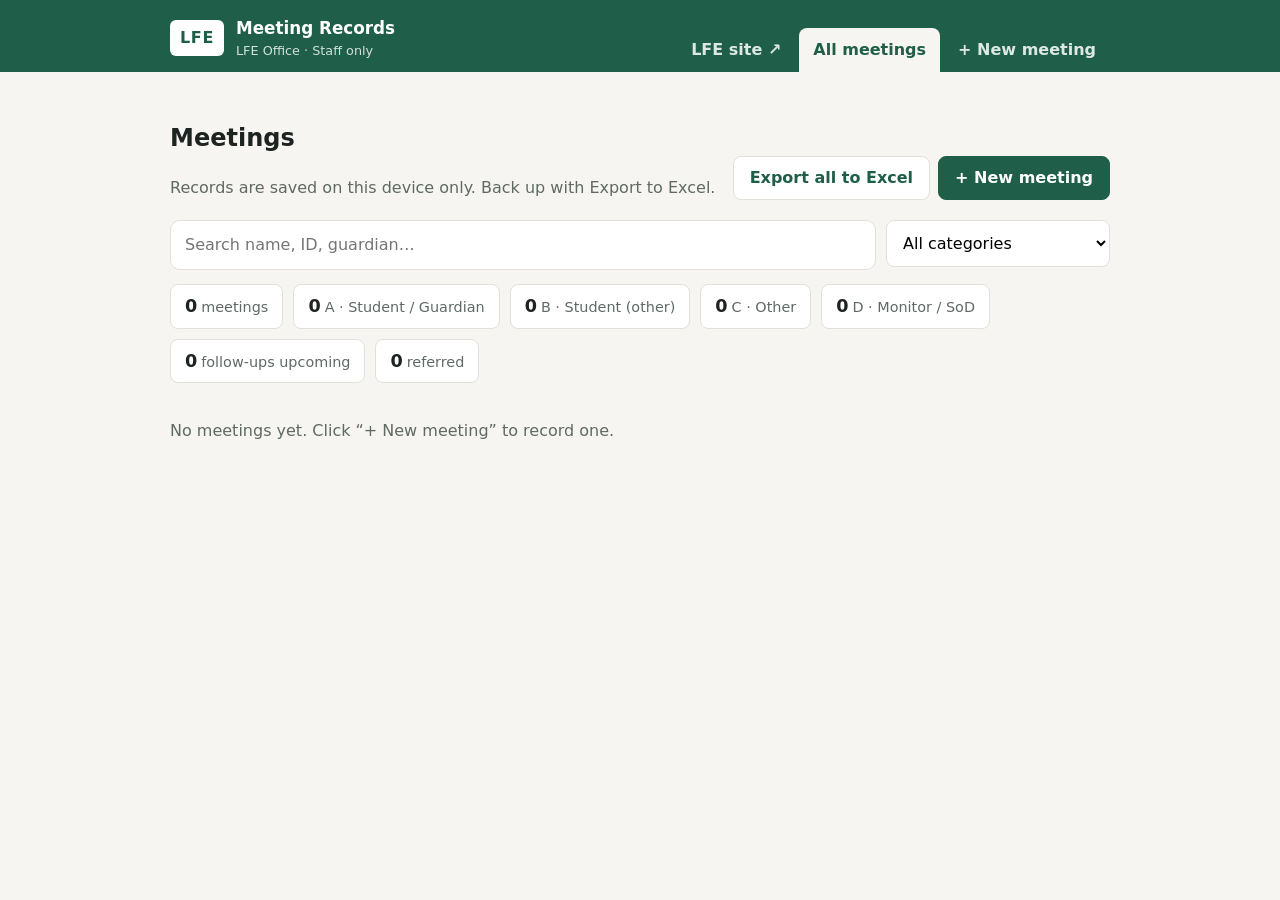
==== commit 6f9e9ebe: "Make Meeting Records an installable app for Windows, Android and iPhone Manifest, icons, offline ser" ====
--- a/LFE_Meeting_Records.html
+++ b/LFE_Meeting_Records.html
@@ -2,8 +2,13 @@
 <html lang="en">
 <head>
   <meta charset="UTF-8">
-  <meta name="viewport" content="width=device-width, initial-scale=1">
+  <meta name="viewport" content="width=device-width, initial-scale=1, viewport-fit=cover">
   <meta name="robots" content="noindex">
+  <meta name="theme-color" content="#1f5f4a">
+  <meta name="apple-mobile-web-app-capable" content="yes">
+  <meta name="mobile-web-app-capable" content="yes">
+  <meta name="apple-mobile-web-app-status-bar-style" content="black-translucent">
+  <meta name="apple-mobile-web-app-title" content="LFE Meetings">
   <title>LFE Meetings · Staff</title>
   <style>
 :root {
@@ -237,6 +242,50 @@
 @media (max-width: 900px) { .choice-grid.four { grid-template-columns: 1fr 1fr; } }
 @media (max-width: 700px) { .choice-grid.four { grid-template-columns: 1fr; } }
 
+/* ===== app shell & phones ===== */
+.top { padding-top: env(safe-area-inset-top); }
+.toast {
+  position: fixed; left: 50%; transform: translateX(-50%); bottom: calc(20px + env(safe-area-inset-bottom));
+  background: #1d2320; color: #fff; padding: 10px 18px; border-radius: 99px; font-size: .92rem; z-index: 50;
+  box-shadow: 0 6px 20px rgba(0,0,0,.2);
+}
+.sheet { position: fixed; inset: 0; background: rgba(0,0,0,.45); display: grid; place-items: end center; z-index: 60; padding: 16px; }
+.sheet-card { background: #fff; border-radius: 16px; padding: 20px 22px calc(20px + env(safe-area-inset-bottom)); max-width: 460px; width: 100%; }
+.sheet-card h2 { margin-top: 0; }
+.sheet-card ol { padding-left: 20px; line-height: 1.8; }
+.actions { flex-wrap: wrap; }
+
+@media (max-width: 700px) {
+  /* stop iPhone zooming into fields */
+  input, select, textarea, .select, .field input, .field textarea, .box textarea { font-size: 16px; }
+  .wrap { padding-left: 14px; padding-right: 14px; }
+  .panel { padding-top: 18px; }
+  .brand-sub { display: none; }
+  .top-inner { padding-top: 10px; gap: 8px; }
+  .brand { padding-bottom: 6px; }
+  .tabs .tablink, .tabs button { font-size: .85rem; padding: 9px 6px; }
+  .list-head h1 { font-size: 1.35rem; }
+  .actions { width: 100%; }
+  .actions .btn { flex: 1 1 auto; justify-content: center; }
+  .box { padding: 12px 12px 14px; }
+  .seg { display: flex; width: 100%; margin-right: 0; }
+  .seg label { flex: 1; }
+  .seg span { text-align: center; padding: 10px 6px; }
+  .checks { flex-direction: column; gap: 10px; }
+  .checks label, .issues > label, .ocheck { min-height: 40px; }
+  /* sticky action bar at the bottom while filling in a meeting */
+  .wizard-nav {
+    position: sticky; bottom: 0; z-index: 10; background: var(--bg); flex-wrap: wrap;
+    margin: 16px -14px 0; padding: 10px 14px calc(10px + env(safe-area-inset-bottom));
+    box-shadow: 0 -4px 12px rgba(0,0,0,.06);
+  }
+  .wizard-nav .spacer { display: none; }
+  .wizard-nav .btn { flex: 1 1 40%; justify-content: center; padding: 12px 10px; }
+  .sum { padding: 16px; }
+  .rtable th, .rtable td { padding: 9px 8px; }
+}
+html.standalone body { overscroll-behavior-y: none; }
+
 </style>
 </head>
 <body>
@@ -263,9 +312,10 @@
       <div class="list-head">
         <div>
           <h1>Meetings</h1>
-          <p class="lede">Records are saved on this computer's browser only.</p>
+          <p class="lede">Records are saved on this device only. Back up with Export to Excel.</p>
         </div>
         <div class="actions">
+          <button class="btn ghost" id="install-btn" hidden>⬇ Install app</button>
           <button class="btn ghost" id="export-xlsx">Export all to Excel</button>
           <button class="btn" data-go="new">+ New meeting</button>
         </div>
@@ -513,6 +563,20 @@
       </div>
     </section>
   </main>
+
+  <div id="ios-help" class="sheet" hidden>
+    <div class="sheet-card">
+      <h2>Install on iPhone / iPad</h2>
+      <ol>
+        <li>Open this page in <b>Safari</b>.</li>
+        <li>Tap the <b>Share</b> button (square with an arrow).</li>
+        <li>Scroll down and tap <b>Add to Home Screen</b>, then <b>Add</b>.</li>
+      </ol>
+      <p class="hint">The app then opens from its LFE icon, full screen, and works offline.</p>
+      <button class="btn" id="ios-help-close">OK</button>
+    </div>
+  </div>
+  <div id="toast" class="toast" hidden></div>
 
   <script>
 /** @license
@@ -1207,6 +1271,55 @@
   </div>`;
 }
 
+/* ================= app shell: install, offline, saving files ================= */
+const isIOS = /iphone|ipad|ipod/i.test(navigator.userAgent) || (navigator.platform === "MacIntel" && navigator.maxTouchPoints > 1);
+const isStandalone = () => matchMedia("(display-mode: standalone)").matches || navigator.standalone === true;
+
+function toast(msg) {
+  const t = $("#toast"); if (!t) return;
+  t.textContent = msg; t.hidden = false;
+  clearTimeout(toast._t); toast._t = setTimeout(() => (t.hidden = true), 2600);
+}
+
+// Save a file. On an installed iPhone app, downloads don't work, so use the Share sheet ("Save to Files").
+async function saveBlob(blob, name) {
+  const file = new File([blob], name, { type: blob.type });
+  if (isIOS && navigator.canShare && navigator.canShare({ files: [file] })) {
+    try { await navigator.share({ files: [file], title: name }); return; }
+    catch (e) { if (e.name === "AbortError") return; }
+  }
+  const url = URL.createObjectURL(blob);
+  const a = Object.assign(document.createElement("a"), { href: url, download: name });
+  document.body.appendChild(a); a.click(); a.remove();
+  setTimeout(() => URL.revokeObjectURL(url), 4000);
+  toast(`Saved ${name}`);
+}
+
+function setupApp() {
+  // Offline support (only when served from a website, not when opened as a file).
+  if ("serviceWorker" in navigator && location.protocol.startsWith("http")) {
+    navigator.serviceWorker.register("sw.js").catch(() => {});
+  }
+  // Ask the browser not to clear our records when the device is low on space.
+  if (navigator.storage && navigator.storage.persist) navigator.storage.persist().catch(() => {});
+
+  // Install button
+  const btn = $("#install-btn");
+  let deferred = null;
+  window.addEventListener("beforeinstallprompt", (e) => { e.preventDefault(); deferred = e; btn.hidden = false; });
+  window.addEventListener("appinstalled", () => { btn.hidden = true; toast("LFE Meetings installed"); });
+  if (isIOS && !isStandalone() && location.protocol.startsWith("http")) btn.hidden = false;
+  btn.addEventListener("click", async () => {
+    if (deferred) { deferred.prompt(); await deferred.userChoice; deferred = null; btn.hidden = true; }
+    else if (isIOS) $("#ios-help").hidden = false;
+  });
+  $("#ios-help-close").addEventListener("click", () => ($("#ios-help").hidden = true));
+  if (isStandalone()) document.documentElement.classList.add("standalone");
+
+  // App shortcut: open straight to a new meeting
+  if (location.hash === "#new") startNew();
+}
+
 /* ================= PDF ================= */
 function makePDF(r) {
   const { jsPDF } = window.jspdf;
@@ -1265,7 +1378,7 @@
     doc.text(`Generated ${new Date().toLocaleString("en-GB")} · Page ${i} of ${pages}`, W / 2, H - 25, { align: "center" });
   }
   const who = (r.category === "C" ? r.c_title : r.s_id || r.s_name).replace(/[^\w-]+/g, "_");
-  doc.save(`LFE_Meeting_${r.date}_${who}.pdf`);
+  saveBlob(doc.output("blob"), `LFE_Meeting_${r.date}_${who}.pdf`);
 }
 
 /* ================= Excel ================= */
@@ -1302,7 +1415,8 @@
     const sub = rows.filter((r) => r.Category.startsWith(c));
     if (sub.length) XLSX.utils.book_append_sheet(wb, XLSX.utils.json_to_sheet(sub), `Category ${c}`);
   }
-  XLSX.writeFile(wb, `LFE_Meetings_${todayISO()}.xlsx`);
+  const out = XLSX.write(wb, { bookType: "xlsx", type: "array" });
+  saveBlob(new Blob([out], { type: "application/vnd.openxmlformats-officedocument.spreadsheetml.sheet" }), `LFE_Meetings_${todayISO()}.xlsx`);
 }
 
 /* ================= views ================= */
@@ -1486,6 +1600,7 @@
   const rec = { ...draft, audio: audioBlob || null, createdAt: draft.createdAt || new Date().toISOString() };
   await DB.put(rec);
   const wasEdit = editing; editing = null;
+  toast(wasEdit ? "Changes saved" : "Meeting saved");
   if (wasEdit) openRecord(rec.id); else { showView("list"); await renderList(); }
 });
 $("#pdf-btn").addEventListener("click", () => makePDF(draft));
@@ -1568,7 +1683,7 @@
 $("#audio-file").addEventListener("change", (e) => { const f = e.target.files[0]; if (f) showAudio(f, f.name); e.target.value = ""; });
 
 /* ---- start ---- */
-loadPrograms(); renderList();
+loadPrograms(); renderList(); setupApp();
 
 </script>
 </body>
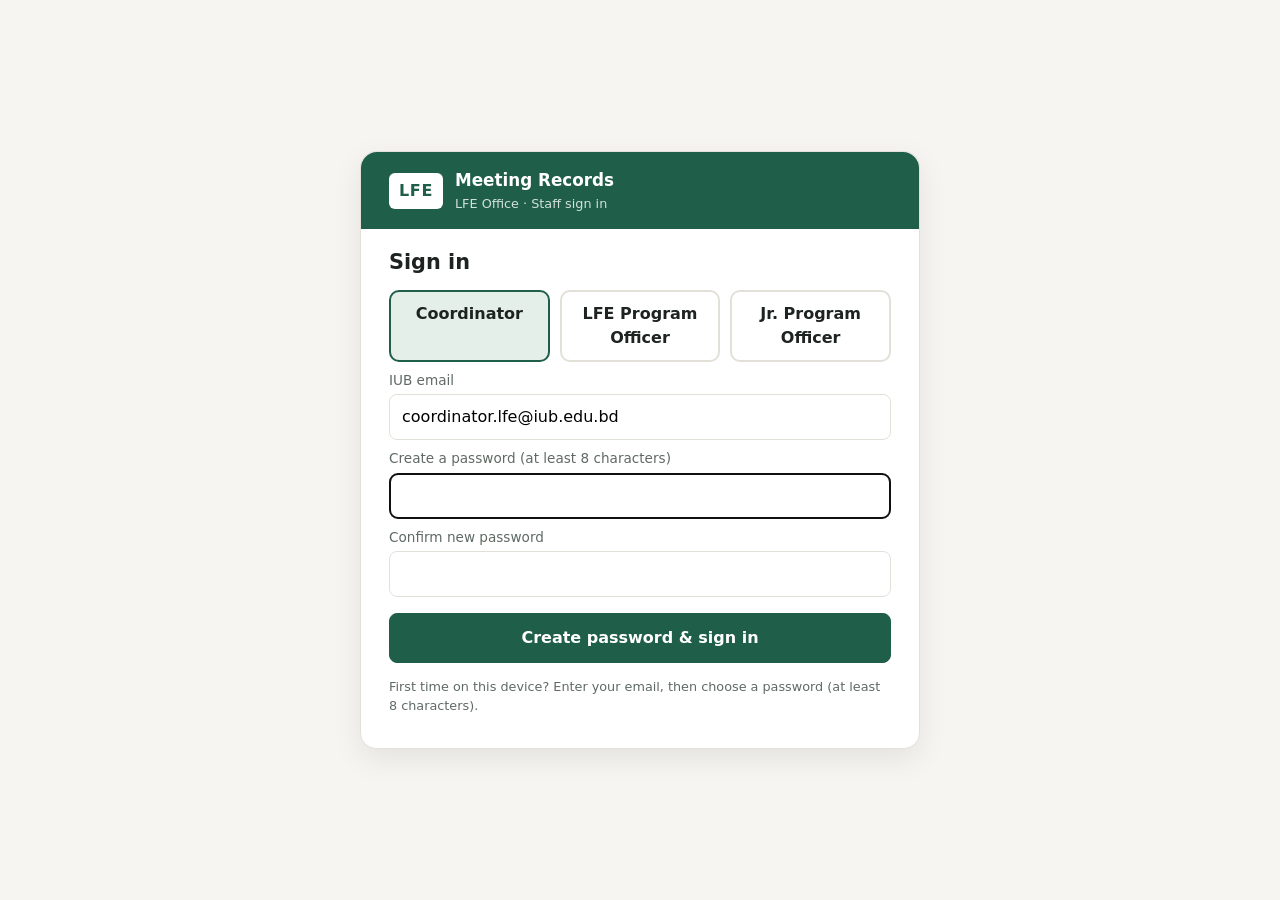
==== commit 399596a6: "Add staff sign-in to Meeting Records with Coordinator-managed users - Sign-in window for LFE Coordin" ====
--- a/LFE_Meeting_Records.html
+++ b/LFE_Meeting_Records.html
@@ -286,9 +286,42 @@
 }
 html.standalone body { overscroll-behavior-y: none; }
 
+/* ===== sign in & users ===== */
+body.locked main, body.locked .tabs, body.locked .userbar { display: none !important; }
+.login { position: fixed; inset: 0; z-index: 70; background: var(--bg); display: grid; place-items: center; padding: 16px; overflow: auto; }
+.login-card { background: var(--card); border: 1px solid var(--line); border-radius: 16px; padding: 26px 28px; width: 100%; max-width: 560px; box-shadow: 0 10px 30px rgba(0,0,0,.08); }
+.login-card h1 { font-size: 1.3rem; margin: 18px 0 12px; }
+.login-brand { background: var(--accent); color: #fff; margin: -26px -28px 0; padding: 16px 28px; border-radius: 16px 16px 0 0; display: flex; gap: 12px; align-items: center; }
+.login-roles { margin-bottom: 8px; }
+.login-roles .choice span { padding: 10px 12px; text-align: center; }
+.login-go { width: 100%; justify-content: center; margin-top: 8px; padding: 12px; }
+.hint.err { color: #b3261e; }
+.hint.small { font-size: .8rem; margin-top: 14px; }
+.userbar { display: flex; align-items: center; gap: 6px; flex-wrap: wrap; font-size: .85rem; padding-top: 6px; padding-bottom: 6px; color: #fff; }
+.userbar b { font-weight: 650; }
+.linkbtn { font: inherit; background: rgba(255,255,255,.12); color: #fff; border: 0; border-radius: 6px; padding: 5px 10px; cursor: pointer; }
+.linkbtn:hover { background: rgba(255,255,255,.22); }
+.sheet.center { place-items: center; }
+.sheet-card.wide { max-width: 620px; max-height: 90vh; overflow: auto; }
+.urole { border: 1px solid var(--line); border-radius: var(--radius); padding: 12px 14px; margin: 12px 0; }
+.urole h3 { margin: 0 0 8px; font-size: .95rem; color: var(--accent); }
+.urow { display: flex; align-items: center; gap: 8px; padding: 6px 0; border-bottom: 1px solid var(--line); flex-wrap: wrap; }
+.urow:last-of-type { border-bottom: 0; }
+.urow .em { flex: 1 1 200px; word-break: break-all; }
+.urow small { color: var(--muted); }
+.btn.sm { padding: 5px 10px; font-size: .85rem; }
+.uadd { display: flex; gap: 8px; margin-top: 8px; }
+.uadd input { flex: 1; font: inherit; padding: 8px 10px; border: 1px solid var(--line); border-radius: 8px; }
+.choice input:disabled + span { opacity: .45; cursor: not-allowed; }
+@media (max-width: 700px) {
+  .login-roles { grid-template-columns: 1fr; }
+  .login-card { padding: 22px 18px; }
+  .login-brand { margin: -22px -18px 0; padding: 14px 18px; }
+}
+
 </style>
 </head>
-<body>
+<body class="locked">
   <header class="top">
     <div class="wrap top-inner">
       <div class="brand">
@@ -304,7 +337,57 @@
         <button data-view="new" aria-selected="false">+ New meeting</button>
       </nav>
     </div>
+    <div class="wrap userbar" id="userbar">
+      <span id="who-am-i"></span>
+      <span class="spacer"></span>
+      <button class="linkbtn" id="users-btn" hidden>👥 Users</button>
+      <button class="linkbtn" id="mypw-btn">Change password</button>
+      <button class="linkbtn" id="logout-btn">Sign out</button>
+    </div>
   </header>
+
+  <!-- ============ SIGN IN ============ -->
+  <div id="login" class="login">
+    <form class="login-card" id="login-form" novalidate>
+      <div class="brand login-brand"><span class="mark">LFE</span>
+        <div><div class="brand-title">Meeting Records</div><div class="brand-sub">LFE Office · Staff sign in</div></div>
+      </div>
+      <h1>Sign in</h1>
+      <div class="choice-grid login-roles" id="login-role">
+        <label class="choice"><input type="radio" name="loginRole" value="LFE Coordinator" checked><span><b>Coordinator</b></span></label>
+        <label class="choice"><input type="radio" name="loginRole" value="LFE Program Officer"><span><b>LFE Program Officer</b></span></label>
+        <label class="choice"><input type="radio" name="loginRole" value="LFE Jr. Program Officer"><span><b>Jr. Program Officer</b></span></label>
+      </div>
+      <label class="field"><span>IUB email</span><input name="email" type="email" autocomplete="username" required></label>
+      <label class="field"><span id="pw-label">Password</span><input name="password" type="password" autocomplete="current-password" required></label>
+      <label class="field" id="pw2-wrap" hidden><span>Confirm new password</span><input name="password2" type="password" autocomplete="new-password"></label>
+      <div class="hint" id="login-msg"></div>
+      <button class="btn login-go" type="submit" id="login-go">Sign in</button>
+      <p class="hint small">First time on this device? Enter your email, then choose a password (at least 8 characters).</p>
+    </form>
+  </div>
+
+  <!-- ============ USERS (Coordinator only) ============ -->
+  <div id="users-sheet" class="sheet center" hidden>
+    <div class="sheet-card wide">
+      <h2>Users &amp; emails</h2>
+      <p class="hint">Only these emails can sign in on this device. The Coordinator email is fixed.</p>
+      <div id="users-body"></div>
+      <div class="wizard-nav"><span class="spacer"></span><button class="btn" id="users-close">Done</button></div>
+    </div>
+  </div>
+
+  <!-- ============ CHANGE PASSWORD ============ -->
+  <div id="pw-sheet" class="sheet center" hidden>
+    <form class="sheet-card" id="pw-form" novalidate>
+      <h2>Change password</h2>
+      <label class="field"><span>Current password</span><input name="old" type="password" autocomplete="current-password"></label>
+      <label class="field"><span>New password (at least 8 characters)</span><input name="new1" type="password" autocomplete="new-password"></label>
+      <label class="field"><span>Confirm new password</span><input name="new2" type="password" autocomplete="new-password"></label>
+      <div class="hint" id="pw-msg"></div>
+      <div class="wizard-nav"><button class="btn ghost" type="button" id="pw-cancel">Cancel</button><span class="spacer"></span><button class="btn" type="submit">Save password</button></div>
+    </form>
+  </div>
 
   <main class="wrap">
     <!-- ============ LIST ============ -->
@@ -1403,6 +1486,7 @@
     "Disciplinary issues": (r.outcomes || []).includes("Disciplinary issues") ? "Yes" : "",
     "Proctorial issues": (r.outcomes || []).includes("Proctorial issues") ? "Yes" : "",
     "Outcome note": r.outcomeNote || "",
+    "Recorded by": r.recordedBy || "", "Last edited by": r.editedBy || "",
     "Last edited": r.editedAt ? new Date(r.editedAt).toLocaleString("en-GB", { dateStyle: "medium", timeStyle: "short" }) : "",
     "Summary": narrative(r),
   }));
@@ -1563,6 +1647,8 @@
   if (c !== "B") { r.reasons = []; delete r.reasonOther; }
   if (c !== "C") { delete r.c_title; delete r.c_participants; }
   if (editing) { r.createdAt = editing.createdAt; r.editedAt = new Date().toISOString(); }
+  r.recordedBy = editing?.recordedBy || draft?.recordedBy || me?.email || "";
+  if (editing) r.editedBy = me?.email || "";
   r.id = editing?.id || draft?.id || crypto.randomUUID?.() || String(Date.now()) + Math.random().toString(16).slice(2);
   r.hasAudio = !!audioBlob;
   r.priorCount = priorCount;
@@ -1613,6 +1699,7 @@
   $("#audio-preview").innerHTML = ""; $("#history-hint").hidden = true;
   $("#reason-other").hidden = $("#ref-other").hidden = true;
   form.date.value = todayISO(); form.time.value = nowHM();
+  lockConductor(me?.role);
   if (from) {
     form.category.value = from.category;
     for (const k of ["s_name", "s_id", "s_major", "s_school", "s_phone", "s_advisor", "g_name", "g_relation", "g_phone"]) if (from[k] && form[k]) setSelect(form[k], from[k]);
@@ -1632,6 +1719,7 @@
     else if (el.type === "radio") el.checked = v === el.value;
     else if (v !== undefined) setSelect(el, v);
   }
+  lockConductor(r.conductedBy);
   priorCount = r.priorCount || 0;
   $("#reason-other").hidden = !(r.reasons || []).includes("Other");
   $("#ref-other").hidden = !(r.referrals || []).includes("Other");
@@ -1682,8 +1770,208 @@
 });
 $("#audio-file").addEventListener("change", (e) => { const f = e.target.files[0]; if (f) showAudio(f, f.name); e.target.value = ""; });
 
+/* ================= sign in ================= */
+// Accounts are kept on this device (localStorage). Passwords are stored only as salted PBKDF2 hashes.
+const COORD_EMAIL = "coordinator.lfe@iub.edu.bd"; // fixed — cannot be removed or changed
+const ROLES = ["LFE Coordinator", "LFE Program Officer", "LFE Jr. Program Officer"];
+const DEFAULT_USERS = {
+  "LFE Program Officer": ["t.islam@iub.edu.bd"],
+  "LFE Jr. Program Officer": ["arif.tanz@iub.edu.bd"],
+};
+const AUTH_KEY = "lfe-auth-v1", SESSION_KEY = "lfe-session", IDLE_MIN = 30;
+const normEmail = (e) => String(e || "").trim().toLowerCase();
+const isEmail = (e) => /^[^@\s]+@[^@\s]+\.[^@\s]+$/.test(e);
+
+const Auth = {
+  load() {
+    let a = null;
+    try { a = JSON.parse(localStorage.getItem(AUTH_KEY)); } catch {}
+    a = a || {};
+    a.users = a.users || JSON.parse(JSON.stringify(DEFAULT_USERS));
+    a.pw = a.pw || {};
+    for (const r of ROLES.slice(1)) a.users[r] = a.users[r] || [];
+    return a;
+  },
+  save(a) { localStorage.setItem(AUTH_KEY, JSON.stringify(a)); },
+  roleOf(email, a = this.load()) {
+    email = normEmail(email);
+    if (email === COORD_EMAIL) return ROLES[0];
+    return ROLES.slice(1).find((r) => a.users[r].includes(email)) || null;
+  },
+};
+
+const b64 = (buf) => btoa(String.fromCharCode(...new Uint8Array(buf)));
+async function hashPw(pw, saltB64) {
+  const salt = saltB64 ? Uint8Array.from(atob(saltB64), (c) => c.charCodeAt(0)) : crypto.getRandomValues(new Uint8Array(16));
+  const key = await crypto.subtle.importKey("raw", new TextEncoder().encode(pw), "PBKDF2", false, ["deriveBits"]);
+  const bits = await crypto.subtle.deriveBits({ name: "PBKDF2", salt, iterations: 200000, hash: "SHA-256" }, key, 256);
+  return { salt: b64(salt), hash: b64(bits) };
+}
+
+let me = null, lastUser = null, started = false, lastActive = Date.now(), failures = 0;
+const isCoord = () => me?.role === ROLES[0];
+
+function getSession() {
+  try {
+    const s = JSON.parse(sessionStorage.getItem(SESSION_KEY));
+    if (s && Date.now() - s.t < IDLE_MIN * 60000 && Auth.roleOf(s.email) === s.role) return s;
+  } catch {}
+  return null;
+}
+function touch() {
+  lastActive = Date.now();
+  if (me) sessionStorage.setItem(SESSION_KEY, JSON.stringify({ email: me.email, role: me.role, t: lastActive }));
+}
+
+const lf = $("#login-form");
+let needNew = false;
+function loginMsg(t, err = true) { const m = $("#login-msg"); m.textContent = t; m.className = "hint" + (t && err ? " err" : ""); }
+function prepLogin() {
+  const a = Auth.load(), email = normEmail(lf.email.value), role = Auth.roleOf(email, a);
+  needNew = !!role && !a.pw[email];
+  $("#pw2-wrap").hidden = !needNew;
+  $("#pw-label").textContent = needNew ? "Create a password (at least 8 characters)" : "Password";
+  lf.password.autocomplete = needNew ? "new-password" : "current-password";
+  $("#login-go").textContent = needNew ? "Create password & sign in" : "Sign in";
+  if (role) lf.loginRole.value = role;
+}
+lf.email.addEventListener("input", prepLogin);
+$$('[name="loginRole"]', lf).forEach((el) => el.addEventListener("change", () => {
+  if (lf.loginRole.value === ROLES[0]) lf.email.value = COORD_EMAIL;
+  else if (normEmail(lf.email.value) === COORD_EMAIL) lf.email.value = "";
+  else if (!lf.email.value) { const list = Auth.load().users[lf.loginRole.value]; if (list.length === 1) lf.email.value = list[0]; }
+  prepLogin(); (lf.email.value ? lf.password : lf.email).focus();
+}));
+
+lf.addEventListener("submit", async (e) => {
+  e.preventDefault();
+  if (!window.crypto?.subtle) return loginMsg("This browser can't sign in securely here. Use the https website or a current Chrome / Edge / Safari.");
+  const a = Auth.load(), email = normEmail(lf.email.value), role = Auth.roleOf(email, a), pw = lf.password.value;
+  if (!email || !pw) return loginMsg("Enter your email and password.");
+  if (!role) return loginMsg("This email is not allowed to sign in. Ask the LFE Coordinator to add it.");
+  if (role !== lf.loginRole.value) return loginMsg(`This email is registered as ${role}.`);
+  if (failures >= 5) return loginMsg("Too many wrong passwords. Wait 30 seconds and try again.");
+  $("#login-go").disabled = true;
+  try {
+    if (!a.pw[email]) {
+      if (pw.length < 8) return loginMsg("Choose a password of at least 8 characters.");
+      if (pw !== lf.password2.value) return loginMsg("The two passwords don't match.");
+      a.pw[email] = await hashPw(pw); Auth.save(a);
+    } else {
+      const h = await hashPw(pw, a.pw[email].salt);
+      if (h.hash !== a.pw[email].hash) {
+        if (++failures >= 5) setTimeout(() => (failures = 0), 30000);
+        return loginMsg("Wrong password.");
+      }
+    }
+    failures = 0;
+    signIn(email, role);
+  } finally { $("#login-go").disabled = false; }
+});
+
+function signIn(email, role) {
+  const prev = lastUser;
+  me = { email, role }; touch();
+  if (prev && prev.email !== email) { location.reload(); return; } // a different person: start clean
+  lf.reset(); prepLogin(); loginMsg("");
+  document.body.classList.remove("locked"); $("#login").hidden = true;
+  $("#who-am-i").innerHTML = `Signed in: <b>${esc(OFFICERS[role])}</b> · ${esc(role)} · ${esc(email)}`;
+  $("#users-btn").hidden = !isCoord();
+  if (!started) { started = true; loadPrograms(); renderList(); setupApp(); }
+}
+
+function lock(msg) {
+  if (me) lastUser = me;
+  me = null; sessionStorage.removeItem(SESSION_KEY);
+  document.body.classList.add("locked"); $("#login").hidden = false;
+  $("#users-sheet").hidden = $("#pw-sheet").hidden = true;
+  lf.reset();
+  if (lastUser) { lf.email.value = lastUser.email; }
+  else if (!lf.email.value) lf.email.value = COORD_EMAIL;
+  prepLogin(); loginMsg(msg || "", false);
+  (lf.email.value ? lf.password : lf.email).focus();
+}
+$("#logout-btn").addEventListener("click", () => { sessionStorage.removeItem(SESSION_KEY); location.reload(); });
+
+// Sign out automatically after a while without activity (not while recording audio).
+["pointerdown", "keydown", "scroll"].forEach((ev) => addEventListener(ev, () => { if (me && Date.now() - lastActive > 5000) touch(); }, { passive: true }));
+setInterval(() => {
+  if (!me) return;
+  if (typeof rec !== "undefined" && rec && rec.state === "recording") return touch();
+  if (Date.now() - lastActive > IDLE_MIN * 60000) lock(`Signed out after ${IDLE_MIN} minutes without activity. Sign in again to continue.`);
+}, 20000);
+
+/* ---- who may conduct: officers record their own meetings; the Coordinator may choose any ---- */
+function lockConductor(value) {
+  $$('[name="conductedBy"]', form).forEach((el) => {
+    el.disabled = !isCoord() && el.value !== value;
+    el.checked = el.value === value;
+  });
+}
+
+/* ---- Users window (Coordinator only) ---- */
+function renderUsers() {
+  const a = Auth.load();
+  $("#users-body").innerHTML = `
+    <div class="urole"><h3>LFE Coordinator <small>(${esc(OFFICERS[ROLES[0]])})</small></h3>
+      <div class="urow"><span class="em">${esc(COORD_EMAIL)}</span><small>Fixed</small></div></div>` +
+    ROLES.slice(1).map((r) => `<div class="urole" data-role="${esc(r)}">
+      <h3>${esc(r)} <small>(${esc(OFFICERS[r])})</small></h3>
+      ${a.users[r].length ? a.users[r].map((e) => `<div class="urow"><span class="em">${esc(e)}</span>
+          <small>${a.pw[e] ? "Password set" : "No password yet"}</small>
+          ${a.pw[e] ? `<button class="btn ghost sm" data-reset="${esc(e)}">Reset password</button>` : ""}
+          <button class="btn ghost danger sm" data-remove="${esc(e)}">Remove</button></div>`).join("")
+        : `<p class="hint warn">No email — nobody can sign in as ${esc(r)}.</p>`}
+      <div class="uadd"><input type="email" placeholder="name@iub.edu.bd" aria-label="New email for ${esc(r)}">
+        <button class="btn sm" data-add>Add</button></div></div>`).join("");
+}
+function addUser(box) {
+  const input = $("input", box), email = normEmail(input.value), role = box.dataset.role;
+  if (!isEmail(email)) { input.classList.add("invalid"); return toast("Enter a valid email address"); }
+  const a = Auth.load(), used = Auth.roleOf(email, a);
+  if (used) { input.classList.add("invalid"); return toast(`Already used by ${used}`); }
+  a.users[role].push(email); Auth.save(a); renderUsers(); toast(`Added ${email}`);
+}
+$("#users-body").addEventListener("click", (e) => {
+  if (!isCoord()) return;
+  const b = e.target.closest("button"); if (!b) return;
+  const box = b.closest(".urole"), role = box?.dataset.role, a = Auth.load();
+  if (b.dataset.add !== undefined) return addUser(box);
+  if (b.dataset.remove) {
+    const em = b.dataset.remove;
+    if (!confirm(`Remove ${em}? They will no longer be able to sign in on this device.`)) return;
+    a.users[role] = a.users[role].filter((x) => x !== em); delete a.pw[em]; Auth.save(a); renderUsers();
+  } else if (b.dataset.reset) {
+    const em = b.dataset.reset;
+    if (!confirm(`Reset the password for ${em}? They will choose a new one the next time they sign in.`)) return;
+    delete a.pw[em]; Auth.save(a); renderUsers(); toast("Password reset");
+  }
+});
+$("#users-body").addEventListener("keydown", (e) => {
+  if (e.key === "Enter" && e.target.matches(".uadd input")) { e.preventDefault(); if (isCoord()) addUser(e.target.closest(".urole")); }
+});
+$("#users-body").addEventListener("input", (e) => e.target.classList.remove("invalid"));
+$("#users-btn").addEventListener("click", () => { if (!isCoord()) return; renderUsers(); $("#users-sheet").hidden = false; });
+$("#users-close").addEventListener("click", () => ($("#users-sheet").hidden = true));
+
+/* ---- change own password ---- */
+const pf = $("#pw-form");
+$("#mypw-btn").addEventListener("click", () => { pf.reset(); $("#pw-msg").textContent = ""; $("#pw-sheet").hidden = false; pf.old.focus(); });
+$("#pw-cancel").addEventListener("click", () => ($("#pw-sheet").hidden = true));
+pf.addEventListener("submit", async (e) => {
+  e.preventDefault();
+  const msg = (t) => { $("#pw-msg").textContent = t; $("#pw-msg").className = "hint err"; };
+  if (!me) return;
+  const a = Auth.load(), cur = a.pw[me.email];
+  if (!cur || (await hashPw(pf.old.value, cur.salt)).hash !== cur.hash) return msg("Current password is wrong.");
+  if (pf.new1.value.length < 8) return msg("New password must be at least 8 characters.");
+  if (pf.new1.value !== pf.new2.value) return msg("The new passwords don't match.");
+  a.pw[me.email] = await hashPw(pf.new1.value); Auth.save(a);
+  $("#pw-sheet").hidden = true; toast("Password changed");
+});
+
 /* ---- start ---- */
-loadPrograms(); renderList(); setupApp();
+{ const s = getSession(); if (s) signIn(s.email, s.role); else lock(); }
 
 </script>
 </body>
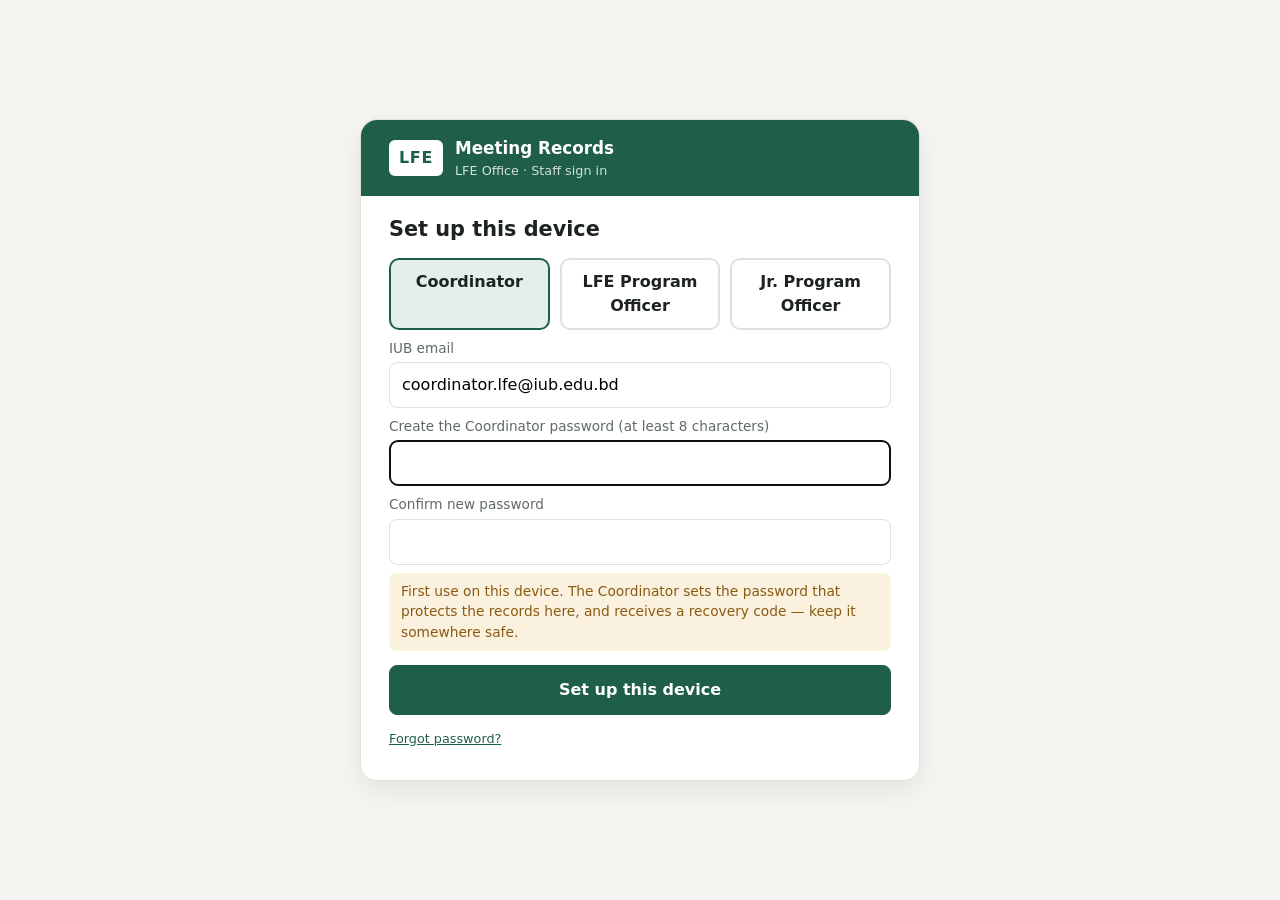
==== commit 8848aa82: "Encrypt records, add backup/restore, recovery code, follow-up tracking and other fixes - Records and" ====
--- a/LFE_Meeting_Records.html
+++ b/LFE_Meeting_Records.html
@@ -319,6 +319,32 @@
   .login-brand { margin: -22px -18px 0; padding: 14px 18px; }
 }
 
+/* ===== encryption, backup, follow-up, print ===== */
+#login-note:empty, #backup-note:empty { display: none; }
+.login-links { display: flex; justify-content: space-between; }
+.login-links a { color: var(--accent); }
+.top-sheet { z-index: 90; }
+.rc-code { font: 700 1.35rem/1.4 ui-monospace, Menlo, Consolas, monospace; letter-spacing: .06em; text-align: center; background: var(--accent-soft); color: var(--accent); padding: 14px; border-radius: 10px; word-break: break-all; }
+code.temp { font: 700 .95rem ui-monospace, Menlo, Consolas, monospace; background: var(--warn-soft); color: var(--warn); padding: 2px 6px; border-radius: 4px; }
+.consent { display: flex; gap: 8px; align-items: flex-start; margin-top: 12px; font-size: .92rem; cursor: pointer; padding: 6px; border-radius: 8px; border: 1px solid transparent; }
+.consent input { width: 18px; height: 18px; margin-top: 2px; accent-color: var(--accent); }
+.stat.alert { border-color: #e7b4ae; background: #fff6f5; }
+.stat.alert b { color: #b3261e; }
+.fu.overdue { color: #b3261e; font-weight: 600; }
+.fu.done { color: var(--muted); text-decoration: line-through; }
+#backup-note { margin: 0 0 12px; }
+#print-area { display: none; }
+@media print {
+  body.printing > *:not(#print-area) { display: none !important; }
+  body.printing #print-area { display: block; }
+  body.printing { background: #fff; }
+  #print-area .sum { border: 0; padding: 0; }
+  #print-area audio { display: none; }
+  .print-head { display: flex; justify-content: space-between; border-bottom: 3px solid #1f5f4a; padding-bottom: 8px; margin-bottom: 14px; color: #1f5f4a; }
+  .print-sign { display: flex; justify-content: space-between; margin-top: 60px; }
+  .print-sign div { border-top: 1px solid #888; width: 200px; padding-top: 6px; font-size: .9rem; color: #444; }
+}
+
 </style>
 </head>
 <body class="locked">
@@ -352,18 +378,20 @@
       <div class="brand login-brand"><span class="mark">LFE</span>
         <div><div class="brand-title">Meeting Records</div><div class="brand-sub">LFE Office · Staff sign in</div></div>
       </div>
-      <h1>Sign in</h1>
+      <h1 id="login-title">Sign in</h1>
       <div class="choice-grid login-roles" id="login-role">
         <label class="choice"><input type="radio" name="loginRole" value="LFE Coordinator" checked><span><b>Coordinator</b></span></label>
         <label class="choice"><input type="radio" name="loginRole" value="LFE Program Officer"><span><b>LFE Program Officer</b></span></label>
         <label class="choice"><input type="radio" name="loginRole" value="LFE Jr. Program Officer"><span><b>Jr. Program Officer</b></span></label>
       </div>
+      <label class="field" id="rc-wrap" hidden><span>Recovery code</span><input name="rcode" autocomplete="off" autocapitalize="characters" placeholder="XXXXX-XXXXX-XXXXX-XXXXX"></label>
       <label class="field"><span>IUB email</span><input name="email" type="email" autocomplete="username" required></label>
       <label class="field"><span id="pw-label">Password</span><input name="password" type="password" autocomplete="current-password" required></label>
       <label class="field" id="pw2-wrap" hidden><span>Confirm new password</span><input name="password2" type="password" autocomplete="new-password"></label>
+      <p class="hint warn" id="login-note"></p>
       <div class="hint" id="login-msg"></div>
       <button class="btn login-go" type="submit" id="login-go">Sign in</button>
-      <p class="hint small">First time on this device? Enter your email, then choose a password (at least 8 characters).</p>
+      <p class="hint small login-links"><a href="#" id="forgot">Forgot password?</a><a href="#" id="login-back" hidden>← Back to sign in</a></p>
     </form>
   </div>
 
@@ -395,10 +423,13 @@
       <div class="list-head">
         <div>
           <h1>Meetings</h1>
-          <p class="lede">Records are saved on this device only. Back up with Export to Excel.</p>
+          <p class="lede">Records are encrypted and saved on this device only. Make a ⬇ Backup regularly.</p>
         </div>
         <div class="actions">
           <button class="btn ghost" id="install-btn" hidden>⬇ Install app</button>
+          <button class="btn ghost" id="backup-btn">⬇ Backup</button>
+          <button class="btn ghost" id="restore-btn" hidden>⬆ Restore</button>
+          <input type="file" id="restore-file" accept=".json,application/json" hidden>
           <button class="btn ghost" id="export-xlsx">Export all to Excel</button>
           <button class="btn" data-go="new">+ New meeting</button>
         </div>
@@ -413,6 +444,7 @@
           <option value="D">D · Monitor / SoD</option>
         </select>
       </div>
+      <div id="backup-note" class="hint warn" hidden></div>
       <div id="stats" class="stats"></div>
       <div id="records"></div>
     </section>
@@ -585,6 +617,8 @@
               <label class="btn ghost file-btn">Upload audio file<input type="file" id="audio-file" accept="audio/*" hidden></label>
             </div>
             <div id="audio-preview"></div>
+            <label class="consent"><input type="checkbox" name="audioConsent" value="yes" id="consent-cb">
+              Everyone present was told about the recording and agreed to it (required when audio is attached)</label>
           </fieldset>
         </div>
 
@@ -641,6 +675,7 @@
         <button class="btn danger ghost" id="rec-delete">Delete</button>
         <span class="spacer"></span>
         <button class="btn ghost" id="rec-edit">Edit</button>
+        <button class="btn ghost" id="rec-done" hidden>✓ Mark follow-up done</button>
         <button class="btn ghost" id="rec-followup">Start follow-up meeting</button>
         <button class="btn" id="rec-pdf">Download PDF</button>
       </div>
@@ -659,6 +694,30 @@
       <button class="btn" id="ios-help-close">OK</button>
     </div>
   </div>
+  <!-- ============ RECOVERY CODE ============ -->
+  <div id="rc-sheet" class="sheet center top-sheet" hidden>
+    <div class="sheet-card">
+      <h2>Coordinator recovery code</h2>
+      <p>If the Coordinator password is forgotten, this code is the <b>only</b> way to open the records on this device. Write it down and keep it somewhere safe and private.</p>
+      <p class="rc-code" id="rc-code"></p>
+      <p class="hint">It is shown only now. You can make a new one later in 👥 Users.</p>
+      <div class="wizard-nav"><span class="spacer"></span><button class="btn" id="rc-ok">I have written it down</button></div>
+    </div>
+  </div>
+
+  <!-- ============ BACKUP / RESTORE ============ -->
+  <div id="bk-sheet" class="sheet center" hidden>
+    <form class="sheet-card" id="bk-form" novalidate>
+      <h2 id="bk-title">Backup</h2>
+      <p class="hint" id="bk-intro"></p>
+      <label class="field"><span>Backup password</span><input name="bpw" type="password" autocomplete="off"></label>
+      <label class="field" id="bk2-wrap"><span>Confirm backup password</span><input name="bpw2" type="password" autocomplete="off"></label>
+      <div class="hint" id="bk-msg"></div>
+      <div class="wizard-nav"><button class="btn ghost" type="button" id="bk-cancel">Cancel</button><span class="spacer"></span><button class="btn" type="submit" id="bk-go">Create backup</button></div>
+    </form>
+  </div>
+
+  <div id="print-area"></div>
   <div id="toast" class="toast" hidden></div>
 
   <script>
@@ -1227,30 +1286,99 @@
   maj.addEventListener("change", () => { if (majorToSchool[maj.value]) sch.value = majorToSchool[maj.value]; });
 }
 
-/* ================= storage (IndexedDB) ================= */
+/* ================= encryption ================= */
+// Records and audio are encrypted (AES-GCM) with a data key. The data key is kept on the device only
+// in encrypted form, unlocked by a staff password (or the Coordinator's recovery code).
+const te = new TextEncoder(), td = new TextDecoder();
+function toB64(buf) {
+  const a = new Uint8Array(buf); let s = "";
+  for (let i = 0; i < a.length; i += 0x8000) s += String.fromCharCode.apply(null, a.subarray(i, i + 0x8000));
+  return btoa(s);
+}
+const fromB64 = (s) => Uint8Array.from(atob(s), (c) => c.charCodeAt(0));
+const rand = (n) => crypto.getRandomValues(new Uint8Array(n));
+async function deriveKeys(pw, saltB64) {
+  const salt = saltB64 ? fromB64(saltB64) : rand(16);
+  const base = await crypto.subtle.importKey("raw", te.encode(pw), "PBKDF2", false, ["deriveBits"]);
+  const bits = new Uint8Array(await crypto.subtle.deriveBits({ name: "PBKDF2", salt, iterations: 250000, hash: "SHA-256" }, base, 512));
+  const key = await crypto.subtle.importKey("raw", bits.slice(32), "AES-GCM", false, ["encrypt", "decrypt"]);
+  return { salt: toB64(salt), verify: toB64(bits.slice(0, 32)), key };
+}
+async function seal(key, bytes) { const iv = rand(12); return { iv: toB64(iv), ct: await crypto.subtle.encrypt({ name: "AES-GCM", iv }, key, bytes) }; }
+const unseal = (key, box) => crypto.subtle.decrypt({ name: "AES-GCM", iv: fromB64(box.iv) }, key, box.ct);
+const newDataKey = () => crypto.subtle.generateKey({ name: "AES-GCM", length: 256 }, true, ["encrypt", "decrypt"]);
+async function wrapDK(dk, key) { const b = await seal(key, await crypto.subtle.exportKey("raw", dk)); return { iv: b.iv, ct: toB64(b.ct) }; }
+async function unwrapDK(w, key) {
+  const raw = await unseal(key, { iv: w.iv, ct: fromB64(w.ct) });
+  return crypto.subtle.importKey("raw", raw, "AES-GCM", true, ["encrypt", "decrypt"]);
+}
+
+/* ================= storage (IndexedDB, encrypted) ================= */
+let DK = null;   // data key — in memory only while someone is signed in
+let ALL = [];    // last loaded list of records (used for earlier-meeting counts)
 const DB = {
-  _db: null,
+  _db: null, _cache: null,
   open() {
     if (this._db) return Promise.resolve(this._db);
     return new Promise((res, rej) => {
-      const r = indexedDB.open("lfe-meetings", 1);
-      r.onupgradeneeded = () => r.result.createObjectStore("meetings", { keyPath: "id" });
+      const r = indexedDB.open("lfe-meetings", 2);
+      r.onupgradeneeded = () => {
+        for (const n of ["meetings", "recs", "audio"]) if (!r.result.objectStoreNames.contains(n)) r.result.createObjectStore(n, { keyPath: "id" });
+      };
       r.onsuccess = () => res((this._db = r.result));
       r.onerror = () => rej(r.error);
     });
   },
-  async tx(mode, fn) {
+  async req(store, mode, fn) {
     const db = await this.open();
     return new Promise((res, rej) => {
-      const t = db.transaction("meetings", mode);
-      const out = fn(t.objectStore("meetings"));
-      t.oncomplete = () => res(out && out.result !== undefined ? out.result : out);
-      t.onerror = () => rej(t.error);
+      const t = db.transaction(store, mode), q = fn(t.objectStore(store));
+      t.oncomplete = () => res(q?.result);
+      t.onerror = t.onabort = () => rej(t.error);
     });
   },
-  all() { return this.tx("readonly", (s) => s.getAll()); },
-  put(rec) { return this.tx("readwrite", (s) => s.put(rec)); },
-  del(id) { return this.tx("readwrite", (s) => s.delete(id)); },
+  // all records, decrypted, without audio
+  async all() {
+    if (!this._cache) {
+      const rows = await this.req("recs", "readonly", (s) => s.getAll());
+      this._cache = await Promise.all(rows.map(async (x) => JSON.parse(td.decode(await unseal(DK, x)))));
+      ALL = this._cache;
+    }
+    return this._cache.map((r) => ({ ...r }));
+  },
+  // audio: a Blob to store, null to remove, undefined to leave as it is
+  async put(rec, audio) {
+    const { audio: _skip, ...meta } = rec;
+    meta.hasAudio = audio === undefined ? !!meta.hasAudio : !!audio;
+    const box = await seal(DK, te.encode(JSON.stringify(meta)));
+    await this.req("recs", "readwrite", (s) => s.put({ id: meta.id, ...box }));
+    if (audio) {
+      const ab = await seal(DK, await audio.arrayBuffer());
+      await this.req("audio", "readwrite", (s) => s.put({ id: meta.id, type: audio.type || "audio/webm", ...ab }));
+    } else if (audio === null) await this.req("audio", "readwrite", (s) => s.delete(meta.id));
+    this._cache = null;
+  },
+  async audio(id) {
+    const x = await this.req("audio", "readonly", (s) => s.get(id));
+    return x ? new Blob([await unseal(DK, x)], { type: x.type }) : null;
+  },
+  async del(id) {
+    await this.req("recs", "readwrite", (s) => s.delete(id));
+    await this.req("audio", "readwrite", (s) => s.delete(id));
+    this._cache = null;
+  },
+  // encrypt records saved by the earlier (unencrypted) version, then remove the plain copies
+  async migrate() {
+    const old = await this.req("meetings", "readonly", (s) => s.getAll());
+    for (const r of old) {
+      if (!r.ref) r.ref = makeRef(r);
+      const a = r.audio; delete r.audio;
+      await this.put(r, a || null);
+    }
+    if (old.length) await this.req("meetings", "readwrite", (s) => s.clear());
+    return old.length;
+  },
+  forget() { this._cache = null; ALL = []; },
 };
 
 /* ================= helpers ================= */
@@ -1269,7 +1397,13 @@
 const list = (arr, other) => (arr || []).map((v) => (v === "Other" && other ? `Other (${other})` : v)).join(", ");
 const medText = (r) => r.medicalType === "Other" ? `Other (${r.medicalOther})` : r.medicalType;
 const outcomeText = (r) => (r.outcomes || []).map((o) => (o === "Medical issues" && r.medicalType ? `Medical issues: ${medText(r)}` : o)).join("; ");
-const refNo = (r) => `LFE-M-${r.date.replace(/-/g, "").slice(2)}-${r.id.slice(-4).toUpperCase()}`;
+const makeRef = (r) => `LFE-M-${r.date.replace(/-/g, "").slice(2)}-${r.id.slice(-4).toUpperCase()}`;
+const refNo = (r) => r.ref || makeRef(r); // fixed when the record is first saved, so editing the date does not change it
+// earlier meetings with the same student, worked out from the records on file (not stored)
+const priorOf = (r) => !r.s_id ? 0 : ALL.length
+  ? ALL.filter((x) => x.s_id === r.s_id && x.id !== r.id && (x.date + (x.time || "")) < (r.date + (r.time || ""))).length
+  : r.priorCount || 0;
+const followState = (r) => !r.followDate ? "" : r.followDone ? "done" : r.followDate < todayISO() ? "overdue" : "open";
 
 function whoLabel(r) {
   if (r.category === "C") return r.c_title || "Meeting";
@@ -1291,14 +1425,14 @@
     else if (r.category === "A") s += " without a guardian present";
     s += ".";
     p.push(s);
-    if (r.category === "A") p.push(`This was a ${r.meetingNo.toLowerCase()}${r.priorCount ? `; ${r.priorCount} earlier meeting(s) with this student are on record` : ""}.`);
+    if (r.category === "A") p.push(`This was a ${r.meetingNo.toLowerCase()}${priorOf(r) ? `; ${priorOf(r)} earlier meeting(s) with this student are on record` : ""}.`);
     if (r.category === "D") p.push(`Monitor / SoD form: ${(r.formStatus || "status not recorded").toLowerCase()}.${r.issues?.length ? " Issues noted: " + issueText(r) + "." : " No issues noted."}`);
     if (r.category === "B" && r.reasons?.length) p.push(`The meeting concerned: ${list(r.reasons, r.reasonOther)}.`);
   }
   if (r.outcomes?.length) p.push(`Outcome: ${outcomeText(r)}.`);
-  if (r.followDate) p.push(`A follow-up is set for ${fmtDate(r.followDate)}.`);
+  if (r.followDate) p.push(r.followDone ? `The follow-up set for ${fmtDate(r.followDate)} has been completed.` : `A follow-up is set for ${fmtDate(r.followDate)}.`);
   if (r.referrals?.length) p.push(`The matter has been referred to: ${list(r.referrals, r.referralOther)}.`);
-  if (r.hasAudio) p.push("An audio recording of the meeting is on file.");
+  if (r.hasAudio) p.push(`An audio recording of the meeting is on file${r.audioConsent === "yes" ? ", made with the agreement of those present" : ""}.`);
   return p.join(" ");
 }
 
@@ -1327,11 +1461,11 @@
   if (r.category === "B") S.push(["Cause / reason", [["Reason(s)", list(r.reasons, r.reasonOther) || "—"]]]);
   S.push(["Comments from LFE official", [["", r.comments || "—"]]]);
   S.push(["Follow-up & referral", [
-    ["Follow-up date", r.followDate ? fmtDate(r.followDate) : "—"],
+    ["Follow-up date", r.followDate ? `${fmtDate(r.followDate)} (${{ done: "done", overdue: "overdue", open: "pending" }[followState(r)]})` : "—"],
     ["Suggestions", r.followSuggestions || "—"],
     ["Referred to", list(r.referrals, r.referralOther) || "None"],
     r.referralNote && ["Referral note", r.referralNote],
-    ["Audio recording", r.hasAudio ? "Yes" : "No"],
+    ["Audio recording", r.hasAudio ? (r.audioConsent === "yes" ? "Yes — consent of those present recorded" : "Yes") : "No"],
   ]]);
   S.push(["Outcome", [
     ["More investigation", (r.outcomes || []).includes("More investigation needed") ? "Needed" : "No"],
@@ -1404,7 +1538,26 @@
 }
 
 /* ================= PDF ================= */
+// The built-in PDF fonts only cover Latin text. For Bangla (or other scripts) use the browser's own
+// print window instead, which draws every script correctly ("Save as PDF").
+const PDF_SAFE = /^[\x00-\xFF\u2013\u2014\u2018\u2019\u201C\u201D\u2022\u2026\u20AC]*$/;
+function printRecord(r) {
+  const area = $("#print-area");
+  area.innerHTML = `<div class="print-head"><b>LFE Office — Meeting Summary</b><span>${esc(refNo(r))} · CONFIDENTIAL</span></div>
+    ${summaryHTML(r, null)}
+    <div class="print-sign"><div>${esc(OFFICERS[r.conductedBy])}<br>${esc(r.conductedBy)}</div>
+    <div>${r.category === "A" && r.withGuardian === "yes" ? "Guardian" : r.category === "C" ? "Witness" : "Student"}</div></div>`;
+  document.body.classList.add("printing");
+  const done = () => { document.body.classList.remove("printing"); area.innerHTML = ""; removeEventListener("afterprint", done); };
+  addEventListener("afterprint", done);
+  setTimeout(() => window.print(), 50);
+}
 function makePDF(r) {
+  const allText = [narrative(r), ...sections(r).flatMap(([t, rows]) => [t, ...rows.flat()]), r.c_title, r.s_name].join(" ");
+  if (!PDF_SAFE.test(allText)) {
+    toast("Bangla text found — use the print window and choose “Save as PDF”");
+    return printRecord(r);
+  }
   const { jsPDF } = window.jspdf;
   const doc = new jsPDF({ unit: "pt", format: "a4" });
   const W = doc.internal.pageSize.getWidth(), H = doc.internal.pageSize.getHeight(), M = 50;
@@ -1468,8 +1621,9 @@
 async function exportExcel() {
   const recs = (await DB.all()).sort((a, b) => (a.date + a.time).localeCompare(b.date + b.time));
   if (!recs.length) return alert("No meetings to export yet.");
+  const asDate = (d) => (d ? new Date(d + "T00:00:00") : "");
   const rows = recs.map((r) => ({
-    "Reference": refNo(r), "Date": r.date, "Time": r.time, "Category": `${r.category} · ${CAT_NAME[r.category]}`,
+    "Reference": refNo(r), "Date": asDate(r.date), "Time": r.time ? fmtTime(r.time) : "", "Category": `${r.category} · ${CAT_NAME[r.category]}`,
     "Conducted by": `${OFFICERS[r.conductedBy]} (${r.conductedBy})`,
     "Meeting type": r.meetingNo || "", "Meeting title": r.c_title || "", "Participants": r.c_participants || "",
     "Student name": r.s_name || "", "Student ID": r.s_id || "", "Major": r.s_major || "", "School": r.s_school || "",
@@ -1478,9 +1632,10 @@
     "Guardian name": r.g_name || "", "Guardian relation": r.g_relation || "", "Guardian phone": r.g_phone || "",
     "Reason(s)": list(r.reasons, r.reasonOther),
     "Form status (D)": r.formStatus || "", "Issues (D)": issueText(r), "Swapped with ID": r.swapId || "", "Comments": r.comments || "",
-    "Follow-up date": r.followDate || "", "Follow-up suggestions": r.followSuggestions || "",
+    "Follow-up date": asDate(r.followDate),
+    "Follow-up status": { done: "Done", overdue: "Overdue", open: "Pending", "": "" }[followState(r)], "Follow-up suggestions": r.followSuggestions || "",
     "Referred to": list(r.referrals, r.referralOther), "Referral note": r.referralNote || "",
-    "Audio recorded": r.hasAudio ? "Yes" : "No",
+    "Audio recorded": r.hasAudio ? "Yes" : "No", "Recording consent": r.hasAudio ? (r.audioConsent === "yes" ? "Yes" : "Not recorded") : "",
     "More investigation needed": (r.outcomes || []).includes("More investigation needed") ? "Yes" : "",
     "Medical issue": (r.outcomes || []).includes("Medical issues") ? medText(r) || "Yes" : "",
     "Disciplinary issues": (r.outcomes || []).includes("Disciplinary issues") ? "Yes" : "",
@@ -1490,14 +1645,17 @@
     "Last edited": r.editedAt ? new Date(r.editedAt).toLocaleString("en-GB", { dateStyle: "medium", timeStyle: "short" }) : "",
     "Summary": narrative(r),
   }));
-  const ws = XLSX.utils.json_to_sheet(rows);
-  ws["!cols"] = Object.keys(rows[0]).map((k) => ({ wch: ["Comments", "Summary", "Follow-up suggestions"].includes(k) ? 60 : Math.max(12, k.length + 2) }));
-  ws["!autofilter"] = { ref: ws["!ref"] };
+  const sheet = (data) => {
+    const ws = XLSX.utils.json_to_sheet(data, { cellDates: true, dateNF: "d mmm yyyy" });
+    ws["!cols"] = Object.keys(rows[0]).map((k) => ({ wch: ["Comments", "Summary", "Follow-up suggestions"].includes(k) ? 60 : Math.max(12, k.length + 2) }));
+    ws["!autofilter"] = { ref: ws["!ref"] };
+    return ws;
+  };
   const wb = XLSX.utils.book_new();
-  XLSX.utils.book_append_sheet(wb, ws, "All meetings");
+  XLSX.utils.book_append_sheet(wb, sheet(rows), "All meetings");
   for (const c of CATS) {
     const sub = rows.filter((r) => r.Category.startsWith(c));
-    if (sub.length) XLSX.utils.book_append_sheet(wb, XLSX.utils.json_to_sheet(sub), `Category ${c}`);
+    if (sub.length) XLSX.utils.book_append_sheet(wb, sheet(sub), `Category ${c}`);
   }
   const out = XLSX.write(wb, { bookType: "xlsx", type: "array" });
   saveBlob(new Blob([out], { type: "application/vnd.openxmlformats-officedocument.spreadsheetml.sheet" }), `LFE_Meetings_${todayISO()}.xlsx`);
@@ -1518,12 +1676,18 @@
   const q = $("#list-search").value.trim().toLowerCase(), cat = $("#list-cat").value;
   const recs = all.filter((r) => (!cat || r.category === cat) &&
     (!q || [r.s_name, r.s_id, r.g_name, r.c_title, r.comments, r.conductedBy].join(" ").toLowerCase().includes(q)));
-  const today = todayISO();
-  const due = all.filter((r) => r.followDate && r.followDate >= today).length;
+  const due = all.filter((r) => followState(r) === "open").length;
+  const overdue = all.filter((r) => followState(r) === "overdue").length;
+  const lastBk = localStorage.getItem("lfe-last-backup");
+  const bkDays = lastBk ? Math.floor((Date.now() - new Date(lastBk)) / 864e5) : null;
+  $("#backup-note").hidden = !all.length || (bkDays !== null && bkDays < 7);
+  $("#backup-note").textContent = bkDays === null ? "No backup made on this device yet — click ⬇ Backup so records are not lost if this device fails."
+    : `Last backup was ${bkDays} days ago. Click ⬇ Backup to make a new one.`;
   $("#stats").innerHTML = `
     <div class="stat"><b>${all.length}</b>meetings</div>
     ${CATS.map((c) => `<div class="stat"><b>${all.filter((r) => r.category === c).length}</b>${c} · ${CAT_NAME[c]}</div>`).join("")}
-    <div class="stat"><b>${due}</b>follow-ups upcoming</div>
+    <div class="stat"><b>${due}</b>follow-ups due</div>
+    <div class="stat${overdue ? " alert" : ""}"><b>${overdue}</b>follow-ups overdue</div>
     <div class="stat"><b>${all.filter((r) => r.referrals?.length).length}</b>referred</div>`;
   if (!recs.length) {
     $("#records").innerHTML = `<p class="empty">${all.length ? "No meetings match." : "No meetings yet. Click “+ New meeting” to record one."}</p>`;
@@ -1542,7 +1706,7 @@
         ${(r.issues || []).map((x) => `<span class="pill iss">${esc(x)}</span>`).join("")}
         ${(r.outcomes || []).map((o) => `<span class="pill out">${esc(o === "Medical issues" ? "Medical" : o.replace(" issues", "").replace(" needed", ""))}</span>`).join("")}
         ${r.hasAudio ? '<span class="pill">🎙 audio</span>' : ""}</td>
-      <td>${r.followDate ? esc(fmtDate(r.followDate)) : "—"}</td></tr>`).join("")}
+      <td>${r.followDate ? `<span class="fu ${followState(r)}">${esc(fmtDate(r.followDate))}${followState(r) === "done" ? " ✓" : followState(r) === "overdue" ? "<br><small>overdue</small>" : ""}</span>` : "—"}</td></tr>`).join("")}
   </tbody></table>`;
   $$("#records tr.click").forEach((tr) => tr.addEventListener("click", () => openRecord(tr.dataset.id)));
 }
@@ -1555,9 +1719,12 @@
 async function openRecord(id) {
   current = (await DB.all()).find((r) => r.id === id);
   if (currentURL) URL.revokeObjectURL(currentURL);
-  currentURL = current.audio ? URL.createObjectURL(current.audio) : null;
+  const blob = current.hasAudio ? await DB.audio(id) : null;
+  currentURL = blob ? URL.createObjectURL(blob) : null;
   $("#record-body").innerHTML = summaryHTML(current, currentURL);
   $("#rec-followup").hidden = current.category === "C";
+  $("#rec-done").hidden = !current.followDate;
+  $("#rec-done").textContent = current.followDone ? "Reopen follow-up" : "✓ Mark follow-up done";
   showView("record");
 }
 $("#rec-pdf").addEventListener("click", () => makePDF(current));
@@ -1567,11 +1734,16 @@
 });
 $("#rec-followup").addEventListener("click", () => startNew(current));
 $("#rec-edit").addEventListener("click", () => startEdit(current));
+$("#rec-done").addEventListener("click", async () => {
+  current.followDone = !current.followDone;
+  await DB.put(current); toast(current.followDone ? "Follow-up marked done" : "Follow-up reopened");
+  openRecord(current.id);
+});
 
 /* ================= wizard ================= */
 const form = $("#mform");
 const LAST = 4;
-let step = 0, audioBlob = null, draft = null, editing = null;
+let step = 0, audioBlob = null, draft = null, editing = null, followOf = null;
 
 function cat() { return form.category.value; }
 function applyCategory() {
@@ -1617,6 +1789,7 @@
     if (cat() === "D" && $("#swap-cb").checked && !form.swapId.value.trim()) bad.push(form.swapId);
     if (cat() === "B" && !$$('[name="reasons"]:checked', form).length) bad.push($(".checks", $('[data-show="B"]')));
   }
+  if (n === 2 && audioBlob && !$("#consent-cb").checked) bad.push($("#consent-cb").closest("label"));
   if (n === 3 && $("#med-cb").checked) {
     if (!form.medicalType.value) bad.push($(".radios", form));
     else if (form.medicalType.value === "Other" && !form.medicalOther.value.trim()) bad.push(form.medicalOther);
@@ -1651,6 +1824,10 @@
   if (editing) r.editedBy = me?.email || "";
   r.id = editing?.id || draft?.id || crypto.randomUUID?.() || String(Date.now()) + Math.random().toString(16).slice(2);
   r.hasAudio = !!audioBlob;
+  if (!audioBlob) delete r.audioConsent;
+  r.ref = editing?.ref || makeRef(r);
+  if (editing) { if (editing.followOf) r.followOf = editing.followOf; if (editing.followDone && r.followDate === editing.followDate) r.followDone = true; }
+  else if (followOf) r.followOf = followOf;
   r.priorCount = priorCount;
   return r;
 }
@@ -1683,8 +1860,13 @@
 });
 
 $("#save").addEventListener("click", async () => {
-  const rec = { ...draft, audio: audioBlob || null, createdAt: draft.createdAt || new Date().toISOString() };
-  await DB.put(rec);
+  const rec = { ...draft, createdAt: draft.createdAt || new Date().toISOString() };
+  await DB.put(rec, audioBlob || null);
+  // a follow-up meeting closes the follow-up on the meeting it came from
+  if (!editing && rec.followOf) {
+    const src = (await DB.all()).find((x) => x.id === rec.followOf);
+    if (src && src.followDate && !src.followDone) { src.followDone = true; await DB.put(src); }
+  }
   const wasEdit = editing; editing = null;
   toast(wasEdit ? "Changes saved" : "Meeting saved");
   if (wasEdit) openRecord(rec.id); else { showView("list"); await renderList(); }
@@ -1693,7 +1875,7 @@
 
 function startNew(from) {
   form.reset(); stopRec(true);
-  audioBlob = null; draft = null; priorCount = 0; editing = null;
+  audioBlob = null; draft = null; priorCount = 0; editing = null; followOf = from?.id || null;
   $("#edit-banner").hidden = true; $("#save").textContent = "Save meeting";
   $("#med-block").hidden = $("#med-other").hidden = $("#swap-block").hidden = true;
   $("#audio-preview").innerHTML = ""; $("#history-hint").hidden = true;
@@ -1715,7 +1897,7 @@
   for (const el of form.elements) {
     if (!el.name || el.type === "file") continue;
     const v = r[el.name];
-    if (el.type === "checkbox") el.checked = Array.isArray(v) && v.includes(el.value);
+    if (el.type === "checkbox") el.checked = Array.isArray(v) ? v.includes(el.value) : v === el.value;
     else if (el.type === "radio") el.checked = v === el.value;
     else if (v !== undefined) setSelect(el, v);
   }
@@ -1726,7 +1908,7 @@
   $("#med-block").hidden = !(r.outcomes || []).includes("Medical issues");
   $("#med-other").hidden = r.medicalType !== "Other";
   $("#swap-block").hidden = !(r.issues || []).includes("ID card swapped"); $("#swap-own").value = r.s_id || "";
-  if (r.audio) showAudio(r.audio, "Saved recording");
+  if (r.hasAudio) DB.audio(r.id).then((b) => { if (b && editing?.id === r.id) showAudio(b, "Saved recording"); });
   $("#edit-banner").textContent = `Editing ${refNo(r)} — ${whoLabel(r)}. Changes replace the saved record.`;
   $("#edit-banner").hidden = false;
   $("#save").textContent = "Save changes";
@@ -1771,16 +1953,20 @@
 $("#audio-file").addEventListener("change", (e) => { const f = e.target.files[0]; if (f) showAudio(f, f.name); e.target.value = ""; });
 
 /* ================= sign in ================= */
-// Accounts are kept on this device (localStorage). Passwords are stored only as salted PBKDF2 hashes.
+// Accounts are kept on this device (localStorage). For each person we store only a salted PBKDF2
+// check value and the data key encrypted with their password — never the password itself.
 const COORD_EMAIL = "coordinator.lfe@iub.edu.bd"; // fixed — cannot be removed or changed
 const ROLES = ["LFE Coordinator", "LFE Program Officer", "LFE Jr. Program Officer"];
 const DEFAULT_USERS = {
   "LFE Program Officer": ["t.islam@iub.edu.bd"],
   "LFE Jr. Program Officer": ["arif.tanz@iub.edu.bd"],
 };
-const AUTH_KEY = "lfe-auth-v1", SESSION_KEY = "lfe-session", IDLE_MIN = 30;
+const AUTH_KEY = "lfe-auth-v2", IDLE_MIN = 30;
 const normEmail = (e) => String(e || "").trim().toLowerCase();
 const isEmail = (e) => /^[^@\s]+@[^@\s]+\.[^@\s]+$/.test(e);
+const B32 = "ABCDEFGHJKLMNPQRSTUVWXYZ23456789";
+const randCode = (n) => [...rand(n)].map((x) => B32[x % 32]).join("");
+const normCode = (c) => String(c || "").toUpperCase().replace(/[^A-Z0-9]/g, "");
 
 const Auth = {
   load() {
@@ -1798,108 +1984,169 @@
     if (email === COORD_EMAIL) return ROLES[0];
     return ROLES.slice(1).find((r) => a.users[r].includes(email)) || null;
   },
+  async setPassword(a, email, pw, dk, temp = false) {
+    const k = await deriveKeys(pw);
+    a.pw[email] = { salt: k.salt, verify: k.verify, wrap: await wrapDK(dk, k.key), ...(temp ? { temp: true } : {}) };
+  },
+  async newRecovery(a, dk) {
+    const code = randCode(20), k = await deriveKeys(code);
+    a.recovery = { salt: k.salt, verify: k.verify, wrap: await wrapDK(dk, k.key) };
+    return code.match(/.{5}/g).join("-");
+  },
 };
 
-const b64 = (buf) => btoa(String.fromCharCode(...new Uint8Array(buf)));
-async function hashPw(pw, saltB64) {
-  const salt = saltB64 ? Uint8Array.from(atob(saltB64), (c) => c.charCodeAt(0)) : crypto.getRandomValues(new Uint8Array(16));
-  const key = await crypto.subtle.importKey("raw", new TextEncoder().encode(pw), "PBKDF2", false, ["deriveBits"]);
-  const bits = await crypto.subtle.deriveBits({ name: "PBKDF2", salt, iterations: 200000, hash: "SHA-256" }, key, 256);
-  return { salt: b64(salt), hash: b64(bits) };
-}
-
 let me = null, lastUser = null, started = false, lastActive = Date.now(), failures = 0;
+let mode = "login", pending = null; // pending: someone who signed in with a temporary password
 const isCoord = () => me?.role === ROLES[0];
-
-function getSession() {
-  try {
-    const s = JSON.parse(sessionStorage.getItem(SESSION_KEY));
-    if (s && Date.now() - s.t < IDLE_MIN * 60000 && Auth.roleOf(s.email) === s.role) return s;
-  } catch {}
-  return null;
-}
-function touch() {
-  lastActive = Date.now();
-  if (me) sessionStorage.setItem(SESSION_KEY, JSON.stringify({ email: me.email, role: me.role, t: lastActive }));
-}
+const touch = () => (lastActive = Date.now());
 
 const lf = $("#login-form");
-let needNew = false;
 function loginMsg(t, err = true) { const m = $("#login-msg"); m.textContent = t; m.className = "hint" + (t && err ? " err" : ""); }
 function prepLogin() {
   const a = Auth.load(), email = normEmail(lf.email.value), role = Auth.roleOf(email, a);
-  needNew = !!role && !a.pw[email];
-  $("#pw2-wrap").hidden = !needNew;
-  $("#pw-label").textContent = needNew ? "Create a password (at least 8 characters)" : "Password";
-  lf.password.autocomplete = needNew ? "new-password" : "current-password";
-  $("#login-go").textContent = needNew ? "Create password & sign in" : "Sign in";
-  if (role) lf.loginRole.value = role;
-}
+  const first = mode === "login" && role === ROLES[0] && !a.pw[email];
+  $("#rc-wrap").hidden = mode !== "recover";
+  $("#pw2-wrap").hidden = !(first || mode !== "login");
+  $("#login-role").hidden = mode !== "login";
+  lf.email.readOnly = mode !== "login";
+  $("#pw-label").textContent = mode === "recover" ? "New Coordinator password (at least 8 characters)"
+    : mode === "setnew" ? "Choose your own password (at least 8 characters)"
+    : first ? "Create the Coordinator password (at least 8 characters)" : "Password";
+  lf.password.autocomplete = mode === "login" && !first ? "current-password" : "new-password";
+  $("#login-go").textContent = mode === "recover" ? "Reset password & sign in" : mode === "setnew" ? "Save password & sign in" : first ? "Set up this device" : "Sign in";
+  $("#login-title").textContent = mode === "recover" ? "Reset Coordinator password" : mode === "setnew" ? "Choose your password" : first ? "Set up this device" : "Sign in";
+  $("#forgot").hidden = mode !== "login";
+  $("#login-back").hidden = mode === "login";
+  if (role && mode === "login") lf.loginRole.value = role;
+  $("#login-note").textContent =
+    mode === "recover" ? "Enter the recovery code you were given when this device was set up."
+    : first ? "First use on this device. The Coordinator sets the password that protects the records here, and receives a recovery code — keep it somewhere safe."
+    : mode === "login" && role && !a.pw[email] ? (a.pw[COORD_EMAIL]
+        ? "No password on this device yet. The Coordinator must sign in, open 👥 Users and give you a temporary password."
+        : "This device has not been set up yet. The Coordinator must sign in first.")
+    : "";
+}
+function setMode(m) { mode = m; lf.password.value = lf.password2.value = lf.rcode.value = ""; loginMsg(""); prepLogin(); }
 lf.email.addEventListener("input", prepLogin);
 $$('[name="loginRole"]', lf).forEach((el) => el.addEventListener("change", () => {
   if (lf.loginRole.value === ROLES[0]) lf.email.value = COORD_EMAIL;
   else if (normEmail(lf.email.value) === COORD_EMAIL) lf.email.value = "";
-  else if (!lf.email.value) { const list = Auth.load().users[lf.loginRole.value]; if (list.length === 1) lf.email.value = list[0]; }
+  if (!lf.email.value) { const list = Auth.load().users[lf.loginRole.value] || []; if (list.length === 1) lf.email.value = list[0]; }
   prepLogin(); (lf.email.value ? lf.password : lf.email).focus();
 }));
+$("#forgot").addEventListener("click", (e) => {
+  e.preventDefault();
+  if (Auth.roleOf(lf.email.value) !== ROLES[0])
+    return loginMsg("Ask the LFE Coordinator to give you a temporary password (👥 Users → Reset password).", false);
+  if (!Auth.load().recovery) return loginMsg("This device has no recovery code yet.");
+  setMode("recover");
+});
+$("#login-back").addEventListener("click", (e) => { e.preventDefault(); pending = null; setMode("login"); });
 
 lf.addEventListener("submit", async (e) => {
   e.preventDefault();
-  if (!window.crypto?.subtle) return loginMsg("This browser can't sign in securely here. Use the https website or a current Chrome / Edge / Safari.");
+  if (!window.crypto?.subtle) return loginMsg("This browser can't protect the records here. Use the https website, or a current Chrome / Edge / Safari.");
   const a = Auth.load(), email = normEmail(lf.email.value), role = Auth.roleOf(email, a), pw = lf.password.value;
-  if (!email || !pw) return loginMsg("Enter your email and password.");
-  if (!role) return loginMsg("This email is not allowed to sign in. Ask the LFE Coordinator to add it.");
-  if (role !== lf.loginRole.value) return loginMsg(`This email is registered as ${role}.`);
-  if (failures >= 5) return loginMsg("Too many wrong passwords. Wait 30 seconds and try again.");
-  $("#login-go").disabled = true;
+  const newPwOK = () => {
+    if (pw.length < 8) { loginMsg("Choose a password of at least 8 characters."); return false; }
+    if (pw !== lf.password2.value) { loginMsg("The two passwords don't match."); return false; }
+    return true;
+  };
+  if (failures >= 5) return loginMsg("Too many wrong attempts. Wait 30 seconds and try again.");
+  const fail = (t) => { if (++failures >= 5) setTimeout(() => (failures = 0), 30000); loginMsg(t); };
+  $("#login-go").disabled = true; loginMsg("Checking…", false);
   try {
+    if (mode === "setnew") {
+      if (!newPwOK()) return;
+      await Auth.setPassword(a, pending.email, pw, pending.dk); Auth.save(a);
+      const p = pending; pending = null; mode = "login";
+      return finish(p.email, p.role, p.dk);
+    }
+    if (mode === "recover") {
+      if (!a.recovery) return loginMsg("This device has no recovery code.");
+      const k = await deriveKeys(normCode(lf.rcode.value), a.recovery.salt);
+      if (k.verify !== a.recovery.verify) return fail("That recovery code is not right.");
+      if (!newPwOK()) return;
+      const dk = await unwrapDK(a.recovery.wrap, k.key);
+      await Auth.setPassword(a, COORD_EMAIL, pw, dk); Auth.save(a);
+      mode = "login";
+      return finish(COORD_EMAIL, ROLES[0], dk);
+    }
+    if (!email || !pw) return loginMsg("Enter your email and password.");
+    if (!role) return loginMsg("This email is not allowed to sign in. Ask the LFE Coordinator to add it.");
+    if (role !== lf.loginRole.value) return loginMsg(`This email is registered as ${role}.`);
     if (!a.pw[email]) {
-      if (pw.length < 8) return loginMsg("Choose a password of at least 8 characters.");
-      if (pw !== lf.password2.value) return loginMsg("The two passwords don't match.");
-      a.pw[email] = await hashPw(pw); Auth.save(a);
-    } else {
-      const h = await hashPw(pw, a.pw[email].salt);
-      if (h.hash !== a.pw[email].hash) {
-        if (++failures >= 5) setTimeout(() => (failures = 0), 30000);
-        return loginMsg("Wrong password.");
-      }
+      if (role !== ROLES[0]) return prepLogin(), loginMsg($("#login-note").textContent);
+      // first Coordinator sign-in on this device: create the data key and a recovery code
+      if (!newPwOK()) return;
+      const dk = await newDataKey();
+      await Auth.setPassword(a, email, pw, dk);
+      const code = await Auth.newRecovery(a, dk);
+      Auth.save(a);
+      await finish(email, role, dk);
+      return showRecovery(code);
     }
+    const k = await deriveKeys(pw, a.pw[email].salt);
+    if (k.verify !== a.pw[email].verify) return fail("Wrong password.");
+    const dk = await unwrapDK(a.pw[email].wrap, k.key);
     failures = 0;
-    signIn(email, role);
+    if (a.pw[email].temp) { pending = { email, role, dk }; setMode("setnew"); return loginMsg("Temporary password accepted. Now choose your own password.", false); }
+    await finish(email, role, dk);
+  } catch (err) {
+    loginMsg("Could not sign in: " + err.message);
   } finally { $("#login-go").disabled = false; }
 });
 
-function signIn(email, role) {
+async function finish(email, role, dk) {
   const prev = lastUser;
-  me = { email, role }; touch();
-  if (prev && prev.email !== email) { location.reload(); return; } // a different person: start clean
-  lf.reset(); prepLogin(); loginMsg("");
+  DK = dk; me = { email, role }; touch(); failures = 0;
+  if (prev && prev.email !== email) resetWorkspace(); // someone else was signed in before: start clean
+  lf.reset(); mode = "login"; prepLogin(); loginMsg("");
+  const moved = await DB.migrate();
   document.body.classList.remove("locked"); $("#login").hidden = true;
   $("#who-am-i").innerHTML = `Signed in: <b>${esc(OFFICERS[role])}</b> · ${esc(role)} · ${esc(email)}`;
-  $("#users-btn").hidden = !isCoord();
-  if (!started) { started = true; loadPrograms(); renderList(); setupApp(); }
+  $("#users-btn").hidden = $("#restore-btn").hidden = !isCoord();
+  if (!started) { started = true; loadPrograms(); setupApp(); }
+  if (!$("#view-record").hidden && current) openRecord(current.id); else await renderList();
+  if (moved) toast(`${moved} earlier record(s) are now encrypted`);
+}
+
+function resetWorkspace() {
+  editing = null; draft = null; audioBlob = null; followOf = null; current = null;
+  form.reset(); $("#audio-preview").innerHTML = "";
+  showView("list");
 }
 
 function lock(msg) {
   if (me) lastUser = me;
-  me = null; sessionStorage.removeItem(SESSION_KEY);
+  me = null; DK = null; DB.forget();
+  if (typeof rec !== "undefined" && rec && rec.state === "recording") stopRec(false);
+  // remove decrypted content from the page
+  $("#records").innerHTML = $("#record-body").innerHTML = $("#summary").innerHTML = $("#stats").innerHTML = "";
+  if (currentURL) { URL.revokeObjectURL(currentURL); currentURL = null; }
   document.body.classList.add("locked"); $("#login").hidden = false;
-  $("#users-sheet").hidden = $("#pw-sheet").hidden = true;
-  lf.reset();
-  if (lastUser) { lf.email.value = lastUser.email; }
-  else if (!lf.email.value) lf.email.value = COORD_EMAIL;
+  $$(".sheet").forEach((sh) => (sh.hidden = true));
+  lf.reset(); mode = "login"; pending = null;
+  lf.email.value = lastUser ? lastUser.email : COORD_EMAIL;
   prepLogin(); loginMsg(msg || "", false);
   (lf.email.value ? lf.password : lf.email).focus();
 }
-$("#logout-btn").addEventListener("click", () => { sessionStorage.removeItem(SESSION_KEY); location.reload(); });
+$("#logout-btn").addEventListener("click", () => { lastUser = null; resetWorkspace(); lock(); });
 
 // Sign out automatically after a while without activity (not while recording audio).
-["pointerdown", "keydown", "scroll"].forEach((ev) => addEventListener(ev, () => { if (me && Date.now() - lastActive > 5000) touch(); }, { passive: true }));
+["pointerdown", "keydown", "scroll"].forEach((ev) => addEventListener(ev, () => me && touch(), { passive: true }));
 setInterval(() => {
   if (!me) return;
   if (typeof rec !== "undefined" && rec && rec.state === "recording") return touch();
   if (Date.now() - lastActive > IDLE_MIN * 60000) lock(`Signed out after ${IDLE_MIN} minutes without activity. Sign in again to continue.`);
 }, 20000);
+
+/* ---- recovery code ---- */
+function showRecovery(code) {
+  $("#rc-code").textContent = code;
+  $("#rc-sheet").hidden = false;
+}
+$("#rc-ok").addEventListener("click", () => ($("#rc-sheet").hidden = true));
 
 /* ---- who may conduct: officers record their own meetings; the Coordinator may choose any ---- */
 function lockConductor(value) {
@@ -1910,16 +2157,20 @@
 }
 
 /* ---- Users window (Coordinator only) ---- */
+const tempShown = {}; // temporary passwords just created, shown once
 function renderUsers() {
   const a = Auth.load();
+  const status = (e) => tempShown[e] ? `Temporary password: <code class="temp">${esc(tempShown[e])}</code> — give this to them`
+    : !a.pw[e] ? "No password on this device" : a.pw[e].temp ? "Temporary password (must change at sign-in)" : "Password set";
   $("#users-body").innerHTML = `
     <div class="urole"><h3>LFE Coordinator <small>(${esc(OFFICERS[ROLES[0]])})</small></h3>
-      <div class="urow"><span class="em">${esc(COORD_EMAIL)}</span><small>Fixed</small></div></div>` +
+      <div class="urow"><span class="em">${esc(COORD_EMAIL)}</span><small>Fixed</small>
+        <button class="btn ghost sm" data-recovery>New recovery code</button></div></div>` +
     ROLES.slice(1).map((r) => `<div class="urole" data-role="${esc(r)}">
       <h3>${esc(r)} <small>(${esc(OFFICERS[r])})</small></h3>
       ${a.users[r].length ? a.users[r].map((e) => `<div class="urow"><span class="em">${esc(e)}</span>
-          <small>${a.pw[e] ? "Password set" : "No password yet"}</small>
-          ${a.pw[e] ? `<button class="btn ghost sm" data-reset="${esc(e)}">Reset password</button>` : ""}
+          <small>${status(e)}</small>
+          <button class="btn ghost sm" data-temp="${esc(e)}">${a.pw[e] ? "Reset password" : "Give temporary password"}</button>
           <button class="btn ghost danger sm" data-remove="${esc(e)}">Remove</button></div>`).join("")
         : `<p class="hint warn">No email — nobody can sign in as ${esc(r)}.</p>`}
       <div class="uadd"><input type="email" placeholder="name@iub.edu.bd" aria-label="New email for ${esc(r)}">
@@ -1932,19 +2183,26 @@
   if (used) { input.classList.add("invalid"); return toast(`Already used by ${used}`); }
   a.users[role].push(email); Auth.save(a); renderUsers(); toast(`Added ${email}`);
 }
-$("#users-body").addEventListener("click", (e) => {
-  if (!isCoord()) return;
+$("#users-body").addEventListener("click", async (e) => {
+  if (!isCoord() || !DK) return;
   const b = e.target.closest("button"); if (!b) return;
   const box = b.closest(".urole"), role = box?.dataset.role, a = Auth.load();
   if (b.dataset.add !== undefined) return addUser(box);
+  if (b.dataset.recovery !== undefined) {
+    if (!confirm("Create a new recovery code? The old code will stop working.")) return;
+    const code = await Auth.newRecovery(a, DK); Auth.save(a); return showRecovery(code);
+  }
   if (b.dataset.remove) {
     const em = b.dataset.remove;
     if (!confirm(`Remove ${em}? They will no longer be able to sign in on this device.`)) return;
-    a.users[role] = a.users[role].filter((x) => x !== em); delete a.pw[em]; Auth.save(a); renderUsers();
-  } else if (b.dataset.reset) {
-    const em = b.dataset.reset;
-    if (!confirm(`Reset the password for ${em}? They will choose a new one the next time they sign in.`)) return;
-    delete a.pw[em]; Auth.save(a); renderUsers(); toast("Password reset");
+    a.users[role] = a.users[role].filter((x) => x !== em); delete a.pw[em]; delete tempShown[em];
+    Auth.save(a); renderUsers();
+  } else if (b.dataset.temp) {
+    const em = b.dataset.temp;
+    if (a.pw[em] && !confirm(`Reset the password for ${em}? Their current password stops working.`)) return;
+    const tmp = randCode(4) + "-" + randCode(4);
+    await Auth.setPassword(a, em, tmp, DK, true); Auth.save(a);
+    tempShown[em] = tmp; renderUsers();
   }
 });
 $("#users-body").addEventListener("keydown", (e) => {
@@ -1952,7 +2210,7 @@
 });
 $("#users-body").addEventListener("input", (e) => e.target.classList.remove("invalid"));
 $("#users-btn").addEventListener("click", () => { if (!isCoord()) return; renderUsers(); $("#users-sheet").hidden = false; });
-$("#users-close").addEventListener("click", () => ($("#users-sheet").hidden = true));
+$("#users-close").addEventListener("click", () => { for (const k in tempShown) delete tempShown[k]; $("#users-sheet").hidden = true; });
 
 /* ---- change own password ---- */
 const pf = $("#pw-form");
@@ -1961,17 +2219,93 @@
 pf.addEventListener("submit", async (e) => {
   e.preventDefault();
   const msg = (t) => { $("#pw-msg").textContent = t; $("#pw-msg").className = "hint err"; };
-  if (!me) return;
+  if (!me || !DK) return;
   const a = Auth.load(), cur = a.pw[me.email];
-  if (!cur || (await hashPw(pf.old.value, cur.salt)).hash !== cur.hash) return msg("Current password is wrong.");
+  if (!cur || (await deriveKeys(pf.old.value, cur.salt)).verify !== cur.verify) return msg("Current password is wrong.");
   if (pf.new1.value.length < 8) return msg("New password must be at least 8 characters.");
   if (pf.new1.value !== pf.new2.value) return msg("The new passwords don't match.");
-  a.pw[me.email] = await hashPw(pf.new1.value); Auth.save(a);
+  await Auth.setPassword(a, me.email, pf.new1.value, DK); Auth.save(a);
   $("#pw-sheet").hidden = true; toast("Password changed");
 });
 
+/* ================= backup & restore ================= */
+// A backup is one encrypted file with every record, its audio, and the list of staff emails.
+// It is locked with a backup password chosen when it is made. Restoring merges: newer versions win.
+const bf = $("#bk-form");
+let bkMode = "save", bkFile = null;
+function openBackup(m, file) {
+  bkMode = m; bkFile = file || null; bf.reset(); $("#bk-msg").textContent = "";
+  $("#bk-title").textContent = m === "save" ? "Back up all meetings" : `Restore from ${file.name}`;
+  $("#bk-intro").textContent = m === "save"
+    ? "Choose a password for this backup file. You need it to restore the file — on this or another device. Keep the file somewhere safe (e.g. IUB OneDrive / Google Drive)."
+    : "Enter the password that was chosen when this backup was made. Records are merged with the ones on this device; where both have the same meeting, the most recently edited version is kept.";
+  $("#bk2-wrap").hidden = m !== "save";
+  $("#bk-go").textContent = m === "save" ? "Create backup" : "Restore";
+  $("#bk-sheet").hidden = false; bf.bpw.focus();
+}
+$("#backup-btn").addEventListener("click", () => openBackup("save"));
+$("#restore-btn").addEventListener("click", () => $("#restore-file").click());
+$("#restore-file").addEventListener("change", (e) => { const f = e.target.files[0]; e.target.value = ""; if (f && isCoord()) openBackup("restore", f); });
+$("#bk-cancel").addEventListener("click", () => ($("#bk-sheet").hidden = true));
+bf.addEventListener("submit", async (e) => {
+  e.preventDefault();
+  const msg = (t, err = true) => { $("#bk-msg").textContent = t; $("#bk-msg").className = "hint" + (err ? " err" : ""); };
+  const pw = bf.bpw.value;
+  $("#bk-go").disabled = true;
+  try {
+    if (bkMode === "save") {
+      if (pw.length < 8) return msg("Choose a backup password of at least 8 characters.");
+      if (pw !== bf.bpw2.value) return msg("The two passwords don't match.");
+      msg("Preparing backup…", false);
+      const recs = await DB.all();
+      for (const r of recs) if (r.hasAudio) {
+        const b = await DB.audio(r.id);
+        if (b) r.audio = { type: b.type, data: toB64(await b.arrayBuffer()) };
+      }
+      const payload = { users: Auth.load().users, records: recs };
+      const k = await deriveKeys(pw), box = await seal(k.key, te.encode(JSON.stringify(payload)));
+      const file = { format: "lfe-meetings-backup", version: 1, created: new Date().toISOString(), by: me.email,
+        count: recs.length, salt: k.salt, iv: box.iv, data: toB64(box.ct) };
+      $("#bk-sheet").hidden = true;
+      await saveBlob(new Blob([JSON.stringify(file)], { type: "application/json" }), `LFE_Meetings_Backup_${todayISO()}.json`);
+      localStorage.setItem("lfe-last-backup", new Date().toISOString()); renderList();
+    } else {
+      if (!isCoord()) return;
+      let file;
+      try { file = JSON.parse(await bkFile.text()); } catch { return msg("This is not an LFE backup file."); }
+      if (file.format !== "lfe-meetings-backup") return msg("This is not an LFE backup file.");
+      msg("Opening backup…", false);
+      let payload;
+      try {
+        const k = await deriveKeys(pw, file.salt);
+        payload = JSON.parse(td.decode(await unseal(k.key, { iv: file.iv, ct: fromB64(file.data) })));
+      } catch { return msg("Wrong backup password, or the file is damaged."); }
+      const have = new Map((await DB.all()).map((r) => [r.id, r]));
+      const stamp = (r) => r.editedAt || r.createdAt || "";
+      let added = 0, updated = 0, same = 0;
+      for (const r of payload.records) {
+        const old = have.get(r.id);
+        if (old && stamp(old) >= stamp(r)) { same++; continue; }
+        const a = r.audio ? new Blob([fromB64(r.audio.data)], { type: r.audio.type }) : null;
+        delete r.audio;
+        await DB.put(r, a);
+        old ? updated++ : added++;
+      }
+      // bring over staff emails that this device doesn't have yet
+      const a = Auth.load(); let newUsers = 0;
+      for (const role of ROLES.slice(1)) for (const em of payload.users?.[role] || [])
+        if (!Auth.roleOf(em, a)) { a.users[role].push(em); newUsers++; }
+      Auth.save(a);
+      $("#bk-sheet").hidden = true; await renderList();
+      alert(`Restore complete.\n\n${added} new meeting(s) added\n${updated} updated with a newer version\n${same} already up to date` +
+        (newUsers ? `\n${newUsers} staff email(s) added — give them a temporary password in 👥 Users.` : ""));
+    }
+  } catch (err) { msg("Something went wrong: " + err.message); }
+  finally { $("#bk-go").disabled = false; }
+});
+
 /* ---- start ---- */
-{ const s = getSession(); if (s) signIn(s.email, s.role); else lock(); }
+lock();
 
 </script>
 </body>
